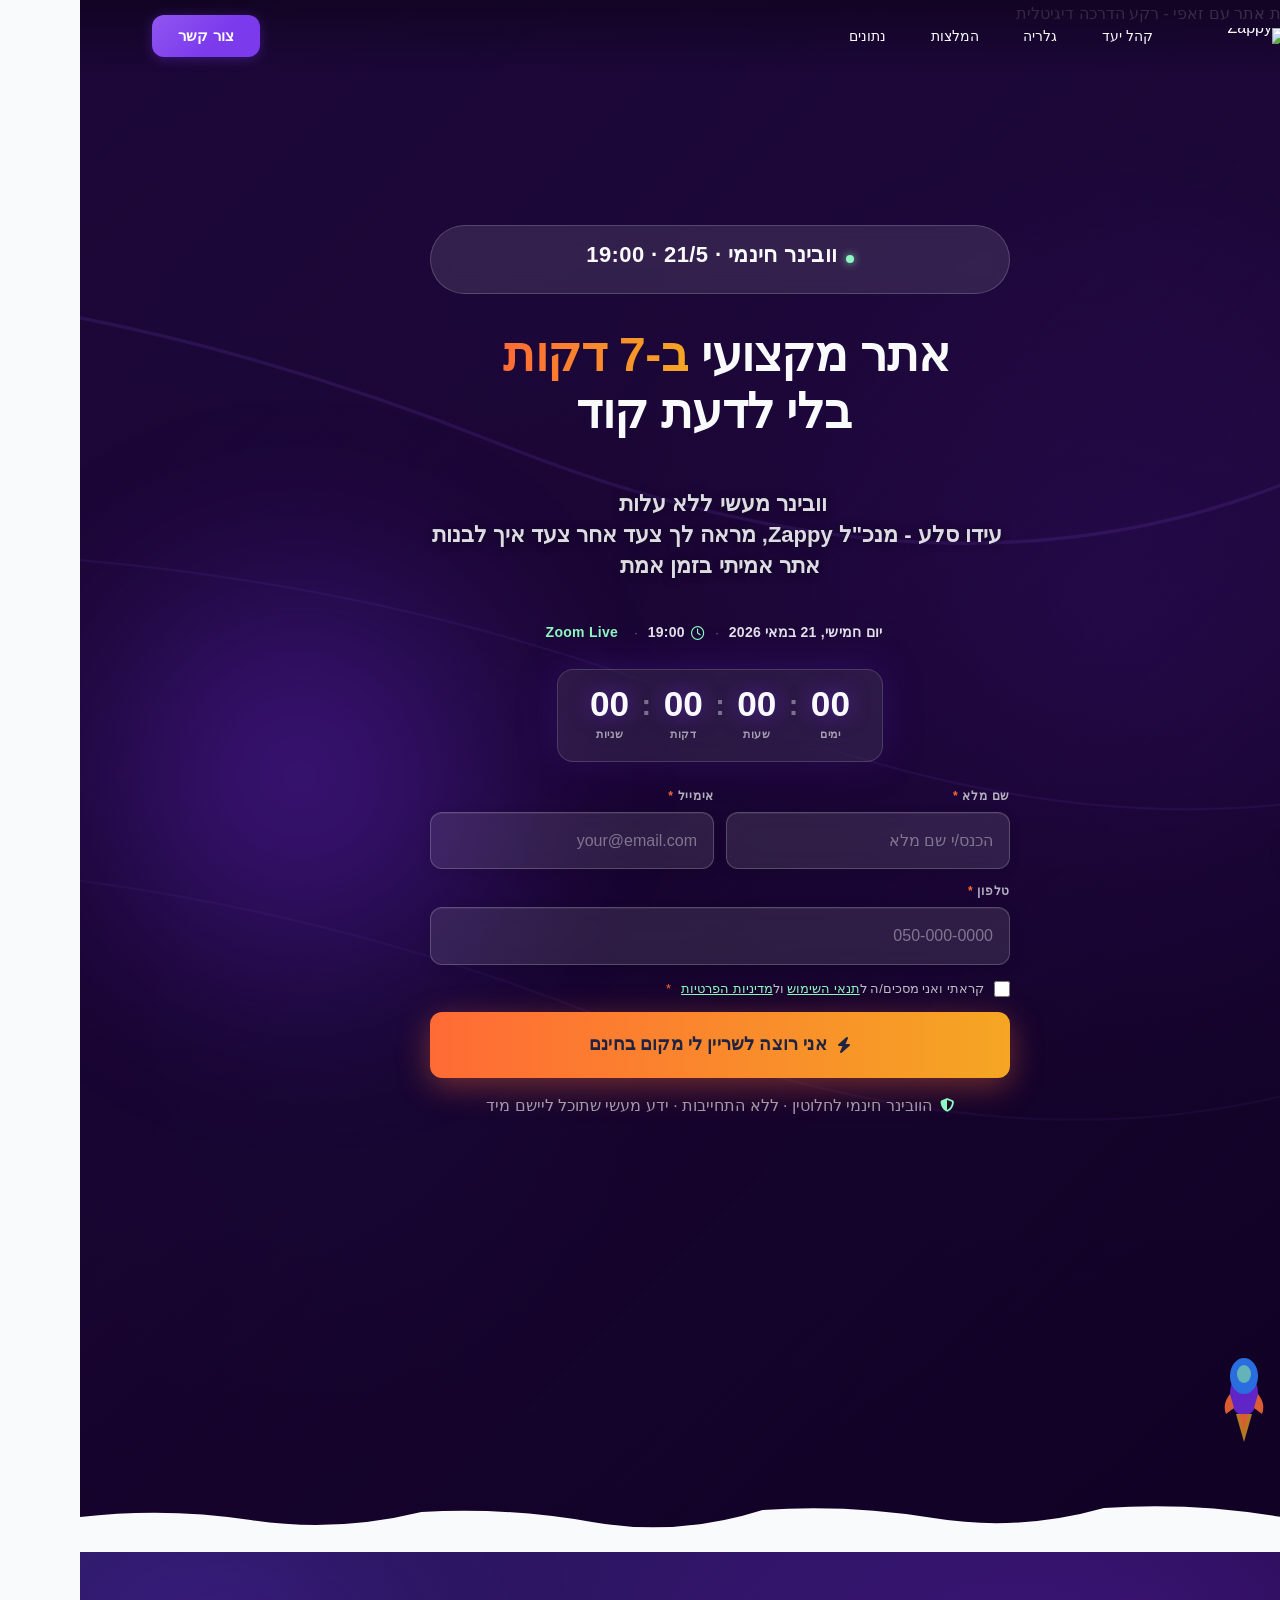
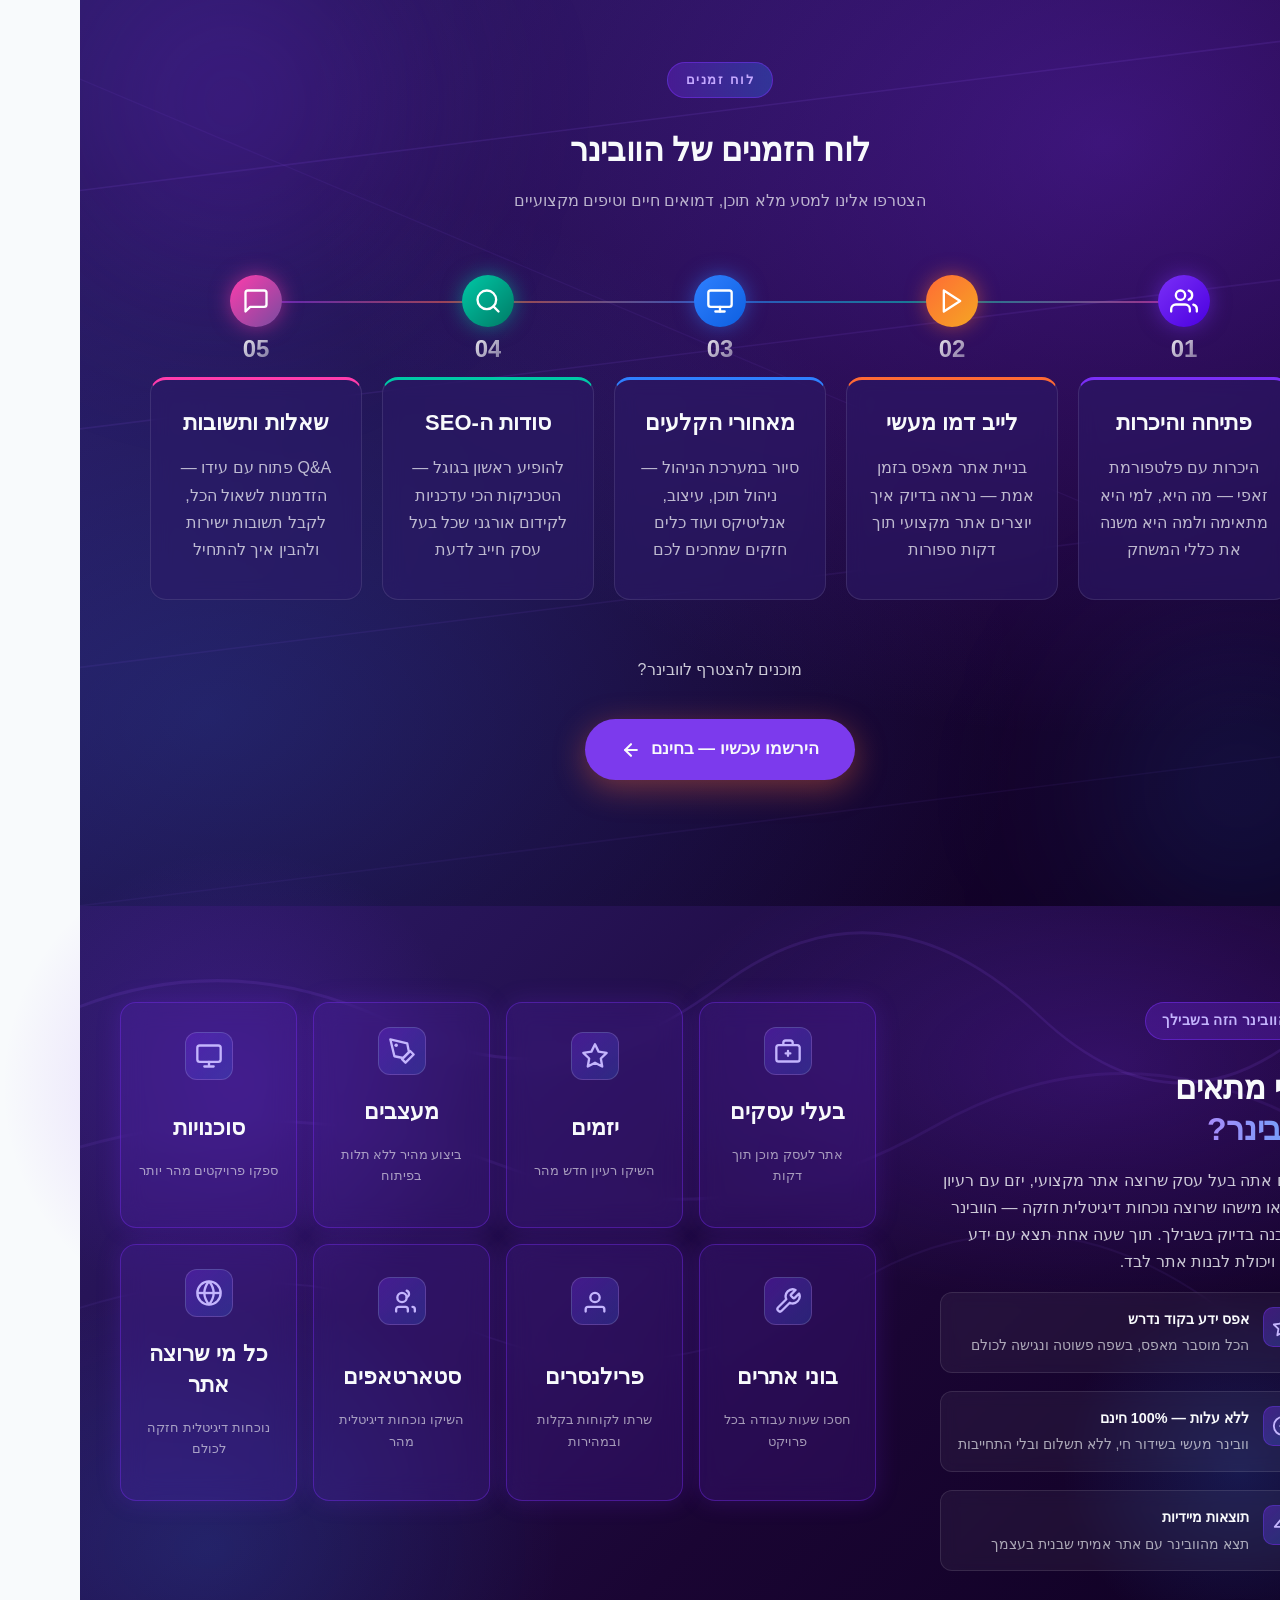
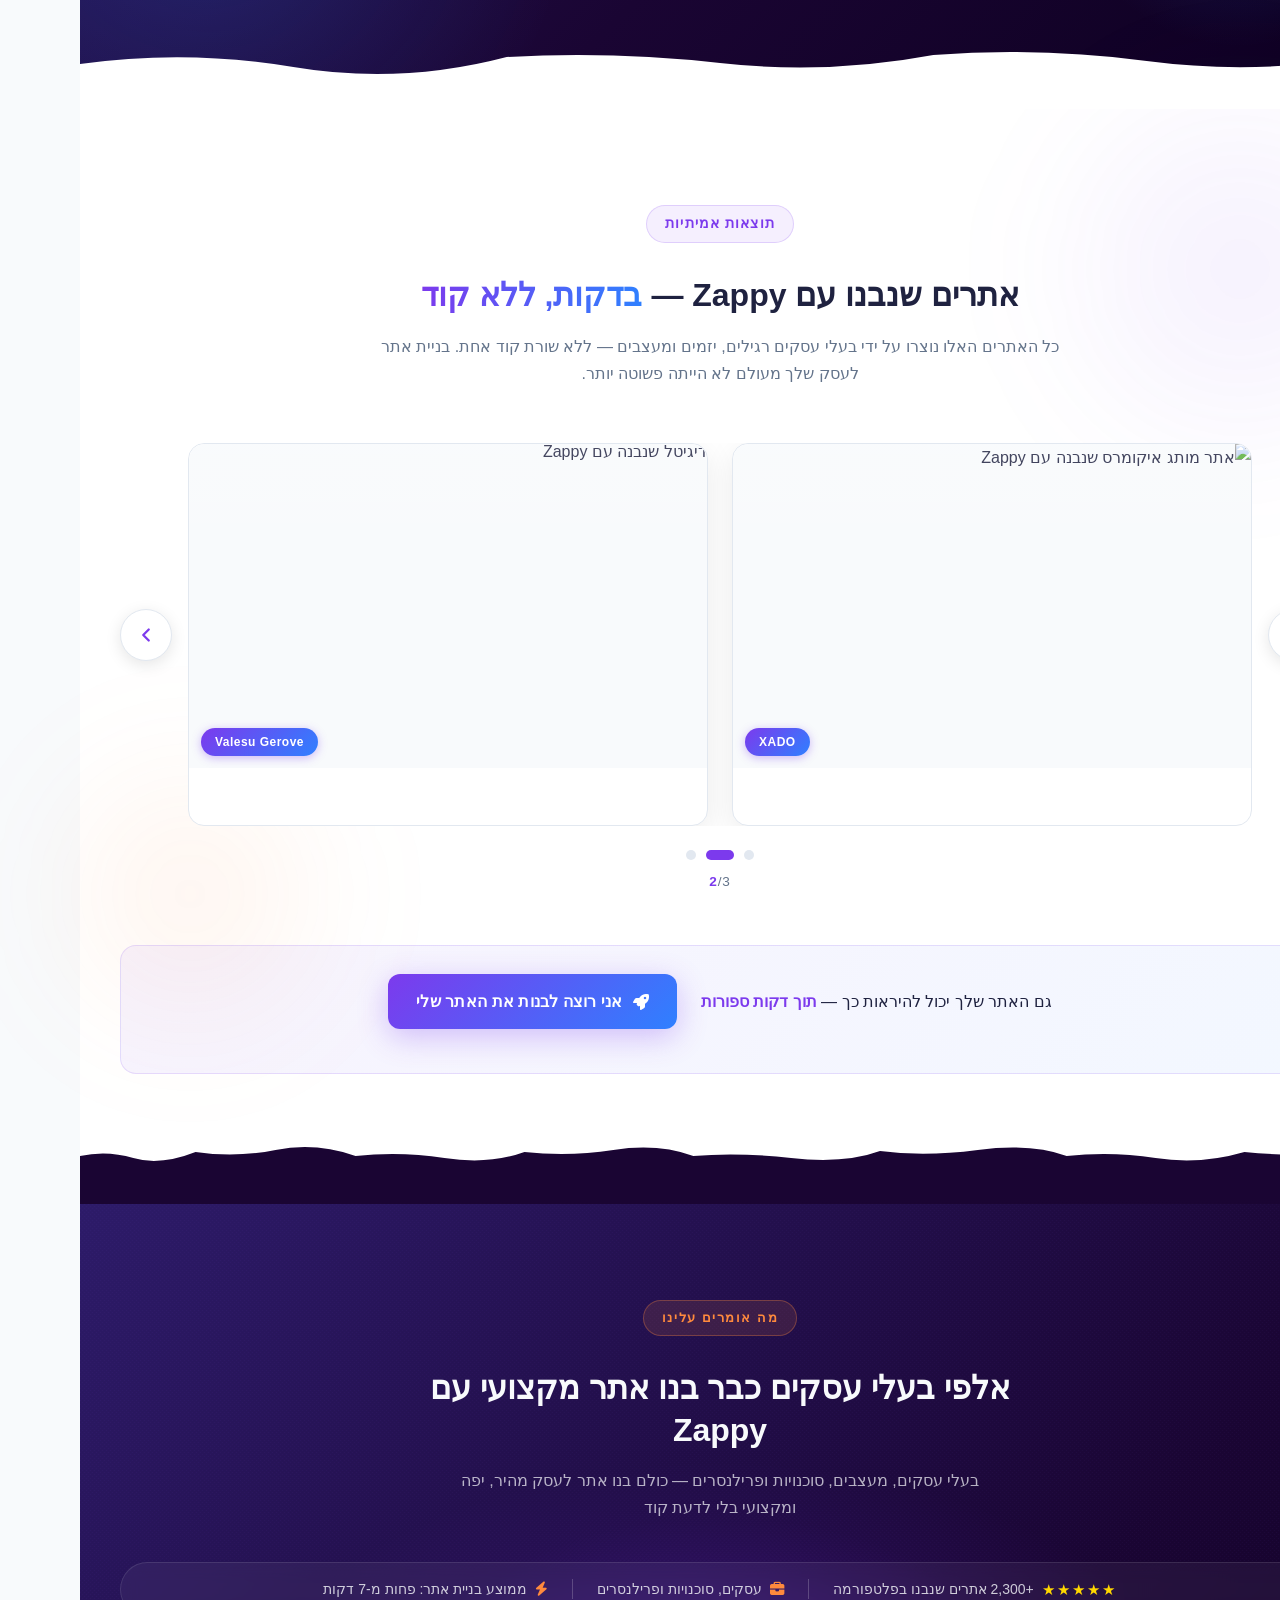
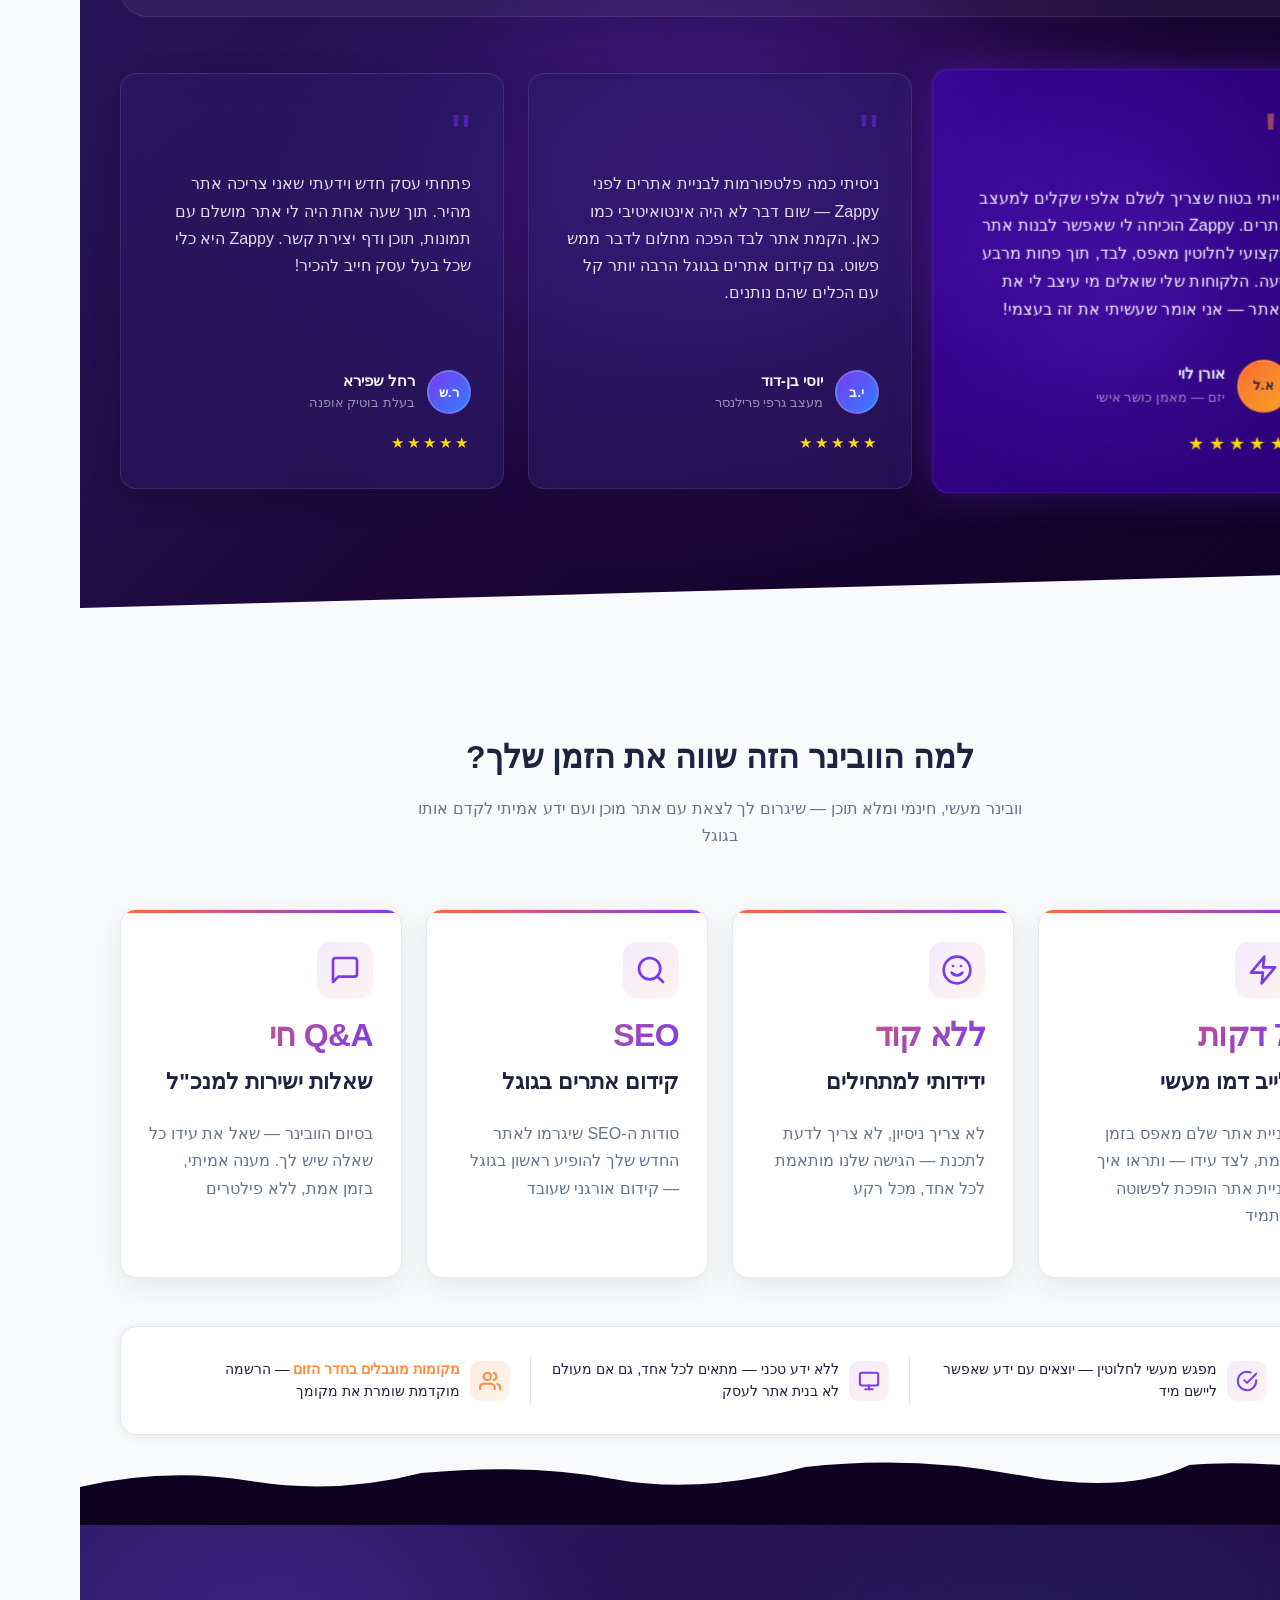
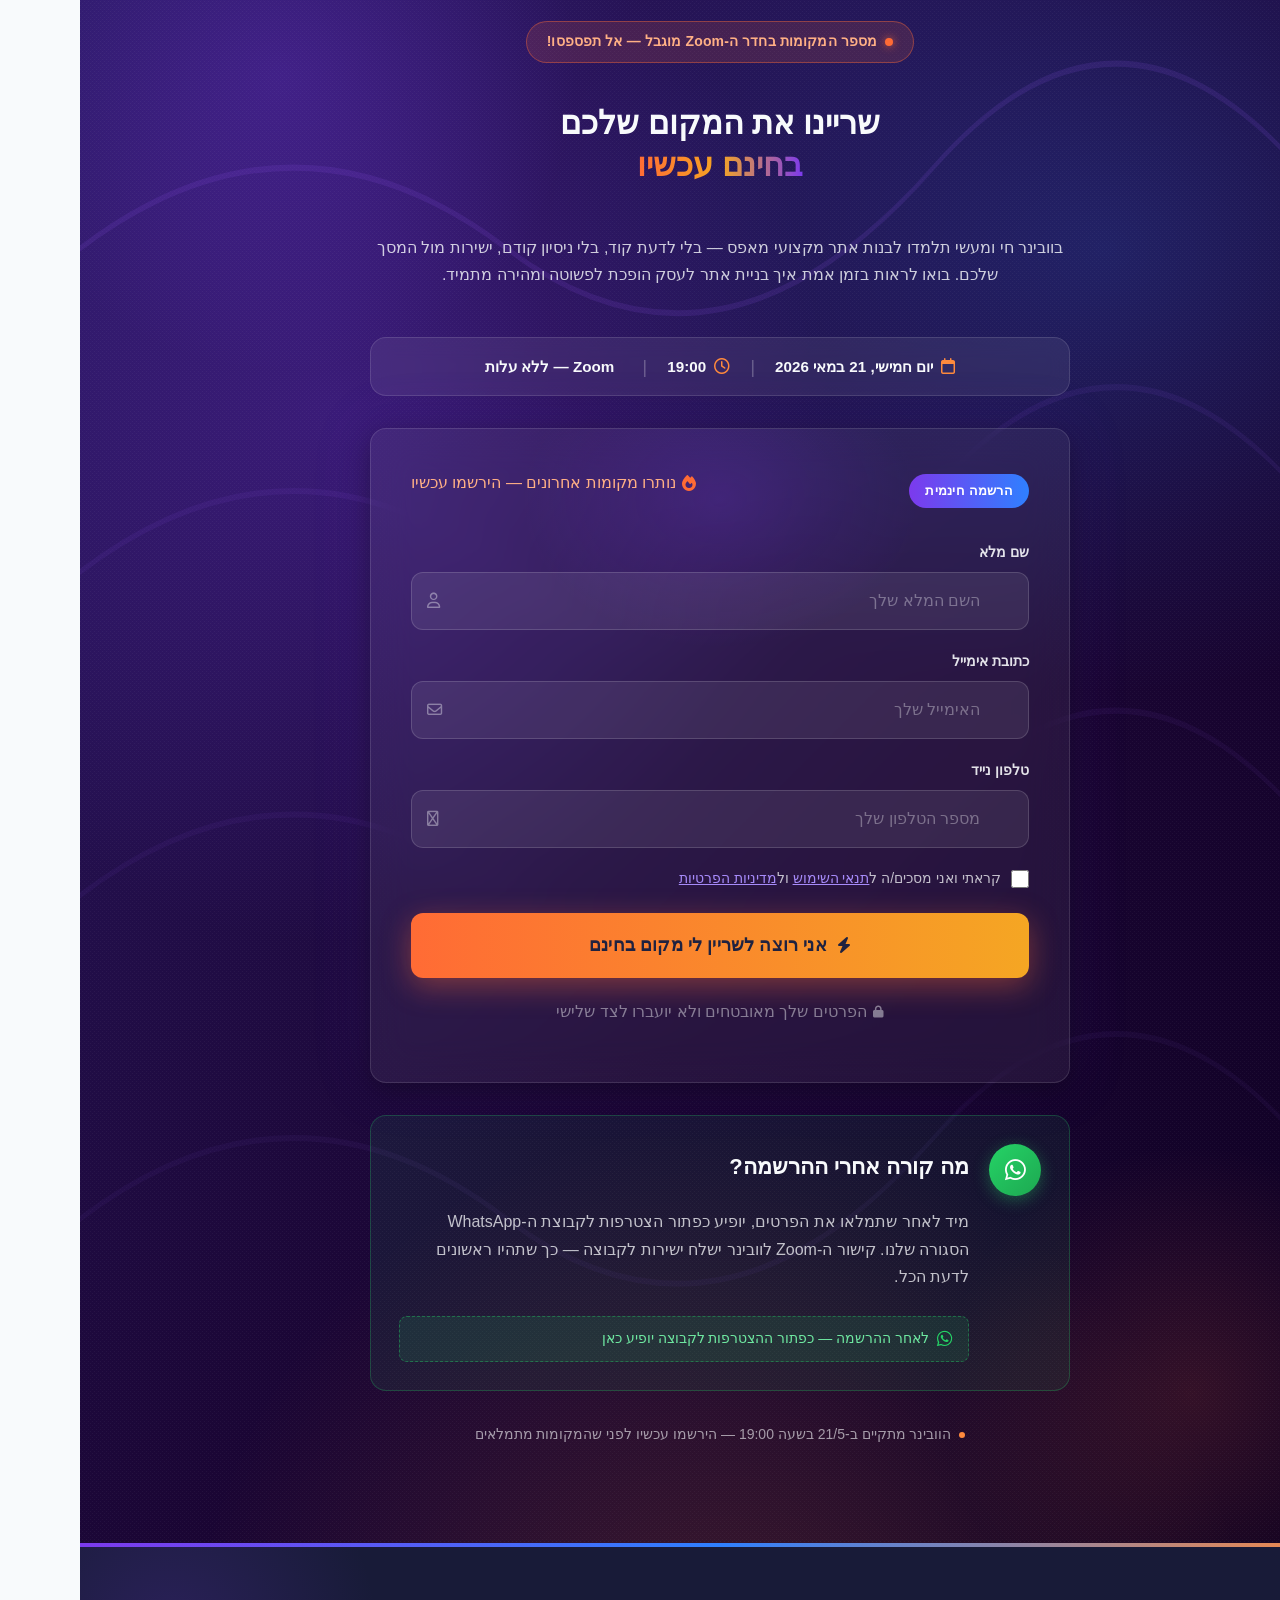
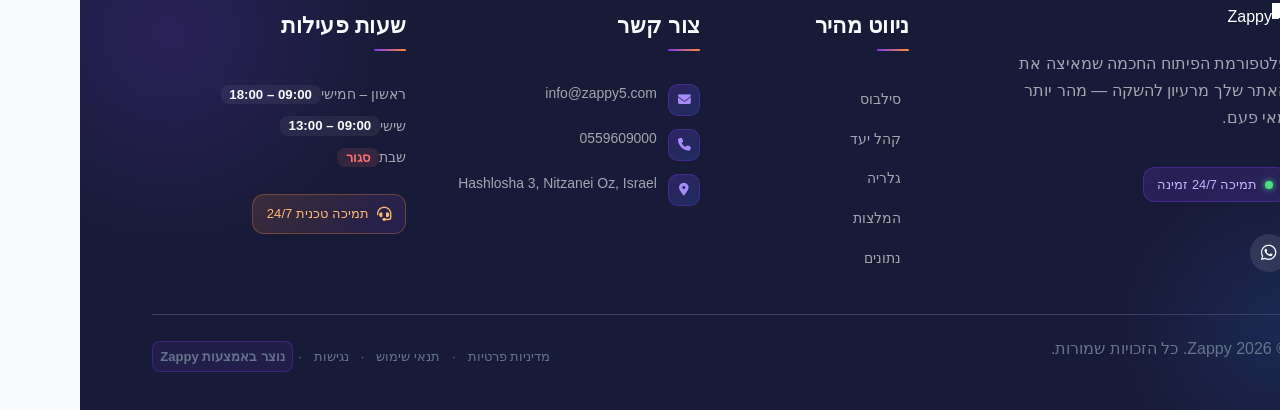
==== public/index.html @ 2000e66c "Background sync: Progressive GitHub Sync" ====
<!doctype html><html dir="rtl" lang="he"><head><meta charset="UTF-8"><meta content="width=device-width,initial-scale=1" name="viewport"><meta content="index, follow" name="robots"><title>בניית אתר — Zappy</title><meta content="Zappy (zappy5.com) is an innovative website-building platform led by CEO Ido, who will host a free live webinar on May 21st at 19:00. The brand is energetic, co" name="description"><meta content="בניית אתר, אתר לעסק, הקמת אתר לבד, קידום אתרים בגוגל, יצרת אתר" name="keywords"><link href="/assets/favicon.ico" rel="icon" type="image/x-icon"><link href="/assets/favicon-16x16.png" rel="icon" type="image/png" sizes="16x16"><link href="/assets/favicon-32x32.png" rel="icon" type="image/png" sizes="32x32"><link href="/assets/favicon-48x48.png" rel="icon" type="image/png" sizes="48x48"><link href="/assets/favicon-192x192.png" rel="icon" type="image/png" sizes="192x192"><link href="/assets/favicon-512x512.png" rel="icon" type="image/png" sizes="512x512"><link href="/assets/apple-touch-icon.png" rel="apple-touch-icon"><script>!function(){"use strict";var t="73a7eb59-eac3-43b3-b8a7-0695184a2c8d",e="https://api.zappy5.com/api/analytics/track",a=18e5,n=2592e6,o=!0,i=!0,r=!0;var s=function(){var e="zappy_visitor_"+t,a=null;try{if(a=localStorage.getItem(e)){var o=JSON.parse(a),i=Date.now();if(i-o.created<n)return o.lastSeen=i,localStorage.setItem(e,JSON.stringify(o)),o.id}}catch(t){console.warn("Zappy Analytics: LocalStorage not available")}var r="zv_"+Date.now()+"_"+Math.random().toString(36).substr(2,9);try{localStorage.setItem(e,JSON.stringify({id:r,created:Date.now(),lastSeen:Date.now()}))}catch(t){}return r}(),c=function(){var e="zappy_session_"+t,n=null;try{if(n=sessionStorage.getItem(e)){var o=JSON.parse(n),i=Date.now();if(i-o.timestamp<a)return o.timestamp=i,sessionStorage.setItem(e,JSON.stringify(o)),o.id}}catch(t){console.warn("Zappy Analytics: SessionStorage not available")}var r="zs_"+Date.now()+"_"+Math.random().toString(36).substr(2,9);try{sessionStorage.setItem(e,JSON.stringify({id:r,timestamp:Date.now()}))}catch(t){}return r}();function l(a,n){n=n||{};var o={website_id:t,event_type:a,page_path:window.location.pathname,referrer:document.referrer||"direct",visitor_id:s,session_id:c,metadata:n};if(navigator.sendBeacon){var i=new Blob([JSON.stringify(o)],{type:"application/json"});navigator.sendBeacon(e,i)}else fetch(e,{method:"POST",headers:{"Content-Type":"application/json"},body:JSON.stringify(o),keepalive:!0}).catch(function(t){console.warn("Zappy Analytics: Failed to track event",t)})}o&&l("pageview",{title:document.title,url:window.location.href}),i&&document.addEventListener("click",function(t){var e=t.target;if("BUTTON"===e.tagName||e.closest("button")){var a="BUTTON"===e.tagName?e:e.closest("button");l("click",{element:"button",text:a.textContent.trim().substring(0,100),id:a.id||null,class:a.className||null})}else if("A"===e.tagName||e.closest("a")){var n="A"===e.tagName?e:e.closest("a");l("navigation",{element:"link",text:n.textContent.trim().substring(0,100),href:n.href,external:n.hostname!==window.location.hostname})}},!0),r&&document.addEventListener("submit",function(t){var e=t.target;l("form_submit",{form_id:e.id||null,form_name:e.name||null,form_action:e.action||null,form_method:e.method||"GET"})},!0);var d=Date.now();window.addEventListener("beforeunload",function(){l("page_unload",{time_on_page:Math.floor((Date.now()-d)/1e3),page_path:window.location.pathname})}),window.zappyAnalytics={track:l,getVisitorId:function(){return s},getSessionId:function(){return c}}}()</script><meta content="בניית אתר — Zappy" property="og:title"><meta content="Zappy (zappy5.com) is an innovative website-building platform led by CEO Ido, who will host a free live webinar on May 21st at 19:00. The brand is energetic, co" property="og:description"><meta content="summary_large_image" name="twitter:card"><meta content="בניית אתר — Zappy" name="twitter:title"><meta content="Zappy (zappy5.com) is an innovative website-building platform led by CEO Ido, who will host a free live webinar on May 21st at 19:00. The brand is energetic, co" name="twitter:description"><script type="application/ld+json">{"@context":"https://schema.org","@graph":[{"@type":"LocalBusiness","@id":"https://zappy.zappy5.app#organization","name":"Zappy","url":"https://zappy.zappy5.app","description":"Zappy (zappy5.com) is an innovative website-building platform led by CEO Ido, who will host a free live webinar on May 21st at 19:00. The brand is energetic, colorful, and empowering — positioning itself as a game-changer that enables anyone to build a professional website from scratch in minutes without coding knowledge. The webinar landing page should feel exciting and urgent, with a countdown timer, limited Zoom spots scarcity element, a registration form, a syllabus section, example websites gallery, and a post-registration WhatsApp group CTA. The tone is friendly, inspiring, accessible, and action-driven.","address":{"@type":"PostalAddress","streetAddress":"Hashlosha 3, Nitzanei Oz, Israel"},"contactPoint":[{"@type":"ContactPoint","contactType":"customer service","email":"info@zappy5.com","telephone":"0559609000"}]},{"@type":"WebSite","@id":"https://zappy.zappy5.app#website","url":"https://zappy.zappy5.app","name":"Zappy","publisher":{"@id":"https://zappy.zappy5.app#organization"}},{"@type":"ContactPage","@id":"https://zappy.zappy5.app#contactpage","url":"https://zappy.zappy5.app","name":"בניית אתר — Zappy","mainEntity":{"@id":"https://zappy.zappy5.app#organization"},"potentialAction":{"@type":"CommunicateAction","target":{"@type":"EntryPoint","urlTemplate":"https://zappy.zappy5.app/api/email/contact-form","actionPlatform":["http/method=POST"],"contentType":"application/json"},"instrument":[{"@type":"PropertyValue","name":"name","propertyID":"text","valueRequired":true,"description":"הכנס/י שם מלא"},{"@type":"PropertyValue","name":"email","propertyID":"email","valueRequired":true,"description":"your@email.com"},{"@type":"PropertyValue","name":"phone","propertyID":"tel","valueRequired":true,"description":"050-000-0000"},{"@type":"PropertyValue","name":"privacy_consent","propertyID":"checkbox","valueRequired":true}]}}]}</script><meta content="website" property="og:type"><meta content="he_IL" property="og:locale"><link href="https://cdnjs.cloudflare.com/ajax/libs/font-awesome/6.4.0/css/all.min.css" rel="stylesheet"><style>.skip-link{position:absolute;top:0;left:0;transform:translateY(-200%);padding:12px 18px;background:var(--bg-dark,#1a1a1a);color:var(--text-light,#fff);font-weight:600;border-radius:0 0 8px 0;z-index:10000}.skip-link:focus{transform:none;outline:2px solid var(--ring,#fff);outline-offset:2px}:focus-visible{outline:2px solid var(--ring,currentColor);outline-offset:3px}</style><link href="/assets/favicon.ico" rel="icon" type="image/x-icon"><link href="/assets/favicon-16x16.png" rel="icon" type="image/png" sizes="16x16"><link href="/assets/favicon-32x32.png" rel="icon" type="image/png" sizes="32x32"><link href="/assets/favicon-48x48.png" rel="icon" type="image/png" sizes="48x48"><link href="/assets/favicon-192x192.png" rel="icon" type="image/png" sizes="192x192"><link href="/assets/favicon-512x512.png" rel="icon" type="image/png" sizes="512x512"><link href="/assets/apple-touch-icon.png" rel="apple-touch-icon"><link href="https://cdn.jsdelivr.net/npm/vanilla-cookieconsent@3/dist/cookieconsent.css" rel="stylesheet"><script src="https://cdn.jsdelivr.net/npm/vanilla-cookieconsent@3/dist/cookieconsent.umd.js"></script><script src="https://cdn.jsdelivr.net/gh/mickidum/acc_toolbar/acctoolbar/acctoolbar.min.js"></script><style data-zappy-section-v2-css="true">.home-timeline-section{position:relative;overflow:visible;background-color:#1a0533;background-image:radial-gradient(ellipse at 80% 20%,rgba(123,47,247,.35) 0,transparent 55%),radial-gradient(ellipse at 10% 80%,rgba(47,128,255,.2) 0,transparent 50%),linear-gradient(135deg,#2d1b69 0,#1a0533 60%,#0d0020 100%);color:var(--text-light);padding:80px 16px 80px;direction:rtl}.home-timeline-section__bg-decoration{position:absolute;inset:0;pointer-events:none;z-index:0;overflow:hidden}.home-timeline-section__wave-lines{position:absolute;inset:0;width:100%;height:100%}.home-timeline-section__glow-blob{position:absolute;border-radius:50%;filter:blur(80px);pointer-events:none}.home-timeline-section__glow-blob--right{width:500px;height:500px;background:radial-gradient(circle,rgba(123,47,247,.3) 0,transparent 70%);top:-100px;inset-inline-end:-100px}.home-timeline-section__glow-blob--left{width:400px;height:400px;background:radial-gradient(circle,rgba(47,128,255,.2) 0,transparent 70%);bottom:-80px;inset-inline-start:-80px}.home-timeline-section__container{position:relative;z-index:1;max-width:1200px;margin:0 auto}.home-timeline-section__header{text-align:center;margin-bottom:60px}.home-timeline-section__label{display:inline-block;background:linear-gradient(90deg,rgba(123,47,247,.3) 0,rgba(47,128,255,.3) 100%);border:1px solid rgba(123,47,247,.5);color:#c4a8ff;font-size:.8rem;font-weight:700;letter-spacing:.12em;text-transform:uppercase;padding:6px 18px;border-radius:100px;margin-bottom:16px}.home-timeline-section__title{font-family:Syne,Inter,sans-serif;font-size:2rem;font-weight:700;line-height:1.3;color:var(--text-light);margin:0 0 16px;letter-spacing:-.01em}.home-timeline-section__subtitle{font-size:1rem;line-height:1.7;color:rgba(248,250,252,.7);margin:0 auto;max-width:560px}.home-timeline-section__stepper{position:relative;display:grid;grid-template-columns:1fr;gap:24px;direction:rtl}.home-timeline-section__connector-line{display:none}.home-timeline-section__step{display:flex;flex-direction:row;align-items:flex-start;gap:20px}.home-timeline-section__step-top{display:flex;flex-direction:column;align-items:center;flex-shrink:0;gap:10px;min-width:80px}.home-timeline-section__icon-wrap{width:52px;height:52px;border-radius:50%;display:flex;align-items:center;justify-content:center;color:#fff;flex-shrink:0}.home-timeline-section__icon-wrap--1{background:linear-gradient(135deg,#7b2ff7 0,#4a00e0 100%);box-shadow:0 0 20px rgba(123,47,247,.5)}.home-timeline-section__icon-wrap--2{background:linear-gradient(135deg,#ff6b35 0,#f5a623 100%);box-shadow:0 0 20px rgba(255,107,53,.5)}.home-timeline-section__icon-wrap--3{background:linear-gradient(135deg,#2f80ff 0,#0d5fe0 100%);box-shadow:0 0 20px rgba(47,128,255,.5)}.home-timeline-section__icon-wrap--4{background:linear-gradient(135deg,#00c9a7 0,#007a65 100%);box-shadow:0 0 20px rgba(0,201,167,.5)}.home-timeline-section__icon-wrap--5{background:linear-gradient(135deg,#ff3cac 0,#784ba0 100%);box-shadow:0 0 20px rgba(255,60,172,.5)}.home-timeline-section__step-number{font-family:Syne,Inter,sans-serif;font-size:1.5rem;font-weight:800;line-height:1;background:linear-gradient(135deg,rgba(255,255,255,.9) 0,rgba(255,255,255,.4) 100%);-webkit-background-clip:text;-webkit-text-fill-color:transparent;background-clip:text}.home-timeline-section__time-badge{font-size:.7rem;font-weight:600;color:rgba(248,250,252,.55);letter-spacing:.04em;white-space:nowrap;text-align:center}.home-timeline-section__card{background:rgba(45,27,105,.55);border-radius:16px;border:1px solid rgba(255,255,255,.1);padding:20px 22px;color:var(--text-light);flex:1;backdrop-filter:blur(10px);transition:transform .25s ease,box-shadow .25s ease,border-color .25s ease}.home-timeline-section__card:hover{transform:translateY(-4px);box-shadow:0 12px 40px rgba(123,47,247,.3);border-color:rgba(123,47,247,.4)}.home-timeline-section__step--1 .home-timeline-section__card{border-top:3px solid #7b2ff7}.home-timeline-section__step--2 .home-timeline-section__card{border-top:3px solid #ff6b35}.home-timeline-section__step--3 .home-timeline-section__card{border-top:3px solid #2f80ff}.home-timeline-section__step--4 .home-timeline-section__card{border-top:3px solid #00c9a7}.home-timeline-section__step--5 .home-timeline-section__card{border-top:3px solid #ff3cac}.home-timeline-section__card-title{font-family:Syne,Inter,sans-serif;font-size:1.375rem;font-weight:700;line-height:1.4;color:var(--text-light);margin:0 0 10px;text-align:right}.home-timeline-section__card-desc{font-size:1rem;line-height:1.7;color:rgba(248,250,252,.72);margin:0;text-align:right}.home-timeline-section__cta-wrap{text-align:center;margin-top:56px;display:flex;flex-direction:column;align-items:center;gap:20px}.home-timeline-section__cta-label{font-size:1rem;line-height:1.7;color:rgba(248,250,252,.8);margin:0}.home-timeline-section__cta-btn{display:inline-flex;align-items:center;gap:10px;background:linear-gradient(90deg,#ff6b35 0,#f5a623 100%);color:#fff;font-size:1.05rem;font-weight:700;padding:16px 36px;border-radius:100px;border:none;text-decoration:none;cursor:pointer;box-shadow:0 8px 32px rgba(255,107,53,.4);transition:transform .2s ease,box-shadow .2s ease,filter .2s ease;direction:rtl}.home-timeline-section__cta-btn:hover{transform:translateY(-3px) scale(1.03);box-shadow:0 14px 44px rgba(255,107,53,.55);filter:brightness(1.05)}@media (min-width:768px){.home-timeline-section{padding:100px 40px 100px}.home-timeline-section__title{font-size:2.5rem}.home-timeline-section__stepper{grid-template-columns:repeat(5,1fr);gap:0;align-items:start}.home-timeline-section__connector-line{display:block;position:absolute;top:26px;inset-inline-start:calc(10%);inset-inline-end:calc(10%);height:2px;background:linear-gradient(to left,rgba(255,60,172,.6),rgba(0,201,167,.6),rgba(47,128,255,.6),rgba(255,107,53,.6),rgba(123,47,247,.6));z-index:0}.home-timeline-section__step{flex-direction:column;align-items:center;gap:16px;padding:0 10px;position:relative;z-index:1}.home-timeline-section__step-top{align-items:center;width:100%}.home-timeline-section__card{text-align:center;padding:20px 16px}.home-timeline-section__card-title{text-align:center;font-size:1.1rem}.home-timeline-section__card-desc{text-align:center;font-size:.9rem}.home-timeline-section__time-badge{font-size:.68rem}}@media (min-width:1024px){.home-timeline-section{padding:110px 60px 110px}.home-timeline-section__card-title{font-size:1.2rem}.home-timeline-section__card-desc{font-size:.95rem}}@media (max-width:767px){.home-timeline-section{padding:60px 16px 60px}.home-timeline-section__header{margin-bottom:40px}.home-timeline-section__stepper{grid-template-columns:1fr!important}.home-timeline-section__step{flex-direction:row;align-items:flex-start}.home-timeline-section__step-top{min-width:70px}.home-timeline-section__icon-wrap{width:44px;height:44px}.home-timeline-section__card{padding:16px}.home-timeline-section__card-title{font-size:1.1rem}.home-timeline-section__cta-btn{font-size:.95rem;padding:14px 28px}}</style><style data-zappy-section-v2-css="true">.home-zgal-section{position:relative;background-color:#1f2240;background-image:radial-gradient(ellipse 80% 60% at 50% 0,rgba(123,47,247,.18) 0,transparent 65%),radial-gradient(ellipse 50% 40% at 90% 80%,rgba(47,128,255,.12) 0,transparent 60%),linear-gradient(160deg,#2d1b69 0,#1f2240 50%,#0d0020 100%);color:var(--text-light);padding:100px 16px 80px;overflow:hidden;direction:rtl}.home-zgal-section .zgal-bg-waves{position:absolute;top:0;left:0;width:100%;height:100%;pointer-events:none;z-index:0;aria-hidden:true}.home-zgal-section .zgal-container{max-width:1200px;margin:0 auto;position:relative;z-index:1}.home-zgal-section .zgal-header{text-align:center;margin-bottom:48px}.home-zgal-section .zgal-eyebrow{display:inline-block;font-family:Heebo,sans-serif;font-size:.8rem;font-weight:700;letter-spacing:.12em;text-transform:uppercase;color:var(--accent);background:rgba(255,138,61,.12);border:1px solid rgba(255,138,61,.3);border-radius:100px;padding:6px 18px;margin-bottom:16px}.home-zgal-section .zgal-title{font-family:Syne,Heebo,sans-serif;font-size:2rem;font-weight:700;line-height:1.3;color:var(--text-light);margin:0 0 14px;letter-spacing:-.01em}.home-zgal-section .zgal-subtitle{font-family:Heebo,sans-serif;font-size:1rem;line-height:1.7;color:rgba(248,250,252,.7);margin:0;max-width:520px;margin-inline-start:auto;margin-inline-end:auto}.home-zgal-section .zgal-carousel-wrapper{position:relative;display:flex;align-items:center;gap:0}.home-zgal-section .zgal-track{flex:1;position:relative;min-height:520px;overflow:hidden}.home-zgal-section .zgal-slide{position:absolute;top:0;left:0;width:100%;opacity:0;pointer-events:none;transform:translateX(60px);transition:opacity .55s cubic-bezier(.4,0,.2,1),transform .55s cubic-bezier(.4,0,.2,1);will-change:opacity,transform}.home-zgal-section .zgal-slide.zgal-slide-active{opacity:1;pointer-events:auto;transform:translateX(0);position:relative}.home-zgal-section .zgal-slide.zgal-slide-prev{opacity:0;transform:translateX(60px)}.home-zgal-section .zgal-slide.zgal-slide-next{opacity:0;transform:translateX(-60px)}.home-zgal-section .zgal-slide-inner{display:flex;flex-direction:column;align-items:center;gap:0}.home-zgal-section .zgal-image-frame{position:relative;width:100%;max-width:860px;margin:0 auto;border-radius:20px;overflow:hidden;box-shadow:0 24px 80px rgba(0,0,0,.45),0 0 0 1px rgba(255,255,255,.08);background:rgba(45,27,105,.5)}.home-zgal-section .zgal-img{width:100%;height:420px;object-fit:cover;display:block;transition:transform .5s ease}.home-zgal-section .zgal-image-frame:hover .zgal-img{transform:scale(1.03)}.home-zgal-section .zgal-category-badge{position:absolute;top:18px;inset-inline-start:18px;z-index:3;font-family:Heebo,sans-serif;font-size:.78rem;font-weight:700;letter-spacing:.06em;color:#fff;background:linear-gradient(90deg,#7c3aed 0,#2f80ff 100%);border-radius:100px;padding:5px 14px;box-shadow:0 4px 16px rgba(124,58,237,.4)}.home-zgal-section .zgal-image-overlay{position:absolute;inset:0;background:linear-gradient(to top,rgba(15,0,40,.75) 0,transparent 55%);display:flex;align-items:flex-end;justify-content:center;padding-bottom:28px;opacity:0;transition:opacity .35s ease;z-index:2}.home-zgal-section .zgal-image-frame:hover .zgal-image-overlay{opacity:1}.home-zgal-section .zgal-view-btn{display:inline-block;font-family:Heebo,sans-serif;font-size:.9rem;font-weight:700;color:#fff;text-decoration:none;background:linear-gradient(90deg,#ff6b35 0,#f5a623 100%);border-radius:100px;padding:11px 28px;box-shadow:0 8px 28px rgba(255,107,53,.45);transition:transform .2s ease,box-shadow .2s ease}.home-zgal-section .zgal-view-btn:hover{transform:translateY(-2px);box-shadow:0 12px 36px rgba(255,107,53,.55)}.home-zgal-section .zgal-slide-info{text-align:center;padding:28px 24px 12px;max-width:600px;margin:0 auto}.home-zgal-section .zgal-slide-title{font-family:Syne,Heebo,sans-serif;font-size:1.375rem;font-weight:700;line-height:1.4;color:var(--text-light);margin:0 0 10px}.home-zgal-section .zgal-slide-desc{font-family:Heebo,sans-serif;font-size:1rem;line-height:1.7;color:rgba(248,250,252,.72);margin:0 0 18px}.home-zgal-section .zgal-cta-link{display:inline-block;font-family:Heebo,sans-serif;font-size:.9rem;font-weight:600;color:var(--accent);text-decoration:none;border-bottom:1.5px solid rgba(255,138,61,.4);padding-bottom:2px;transition:color .2s,border-color .2s}.home-zgal-section .zgal-cta-link:hover{color:#f5a623;border-color:#f5a623}.home-zgal-section .zgal-nav{flex-shrink:0;width:52px;height:52px;border-radius:50%;border:1.5px solid rgba(255,255,255,.18);background:rgba(45,27,105,.55);backdrop-filter:blur(10px);color:var(--text-light);display:flex;align-items:center;justify-content:center;cursor:pointer;transition:background .25s,border-color .25s,transform .2s;z-index:5;position:relative}.home-zgal-section .zgal-nav:hover{background:rgba(124,58,237,.5);border-color:rgba(124,58,237,.6);transform:scale(1.08)}.home-zgal-section .zgal-nav svg{width:20px;height:20px}.home-zgal-section .zgal-nav-prev{margin-inline-start:0;margin-inline-end:16px}.home-zgal-section .zgal-nav-next{margin-inline-start:16px;margin-inline-end:0}.home-zgal-section .zgal-dots{display:flex;justify-content:center;gap:10px;margin-top:28px}.home-zgal-section .zgal-dot{width:10px;height:10px;border-radius:50%;border:none;background:rgba(255,255,255,.2);cursor:pointer;transition:background .3s,transform .3s,width .3s;padding:0}.home-zgal-section .zgal-dot.zgal-dot-active{background:linear-gradient(90deg,#ff6b35,#f5a623);width:28px;border-radius:100px;transform:none}.home-zgal-section .zgal-dot:hover:not(.zgal-dot-active){background:rgba(255,255,255,.45)}.home-zgal-section .zgal-counter{text-align:center;font-family:Heebo,sans-serif;font-size:.85rem;color:rgba(248,250,252,.45);margin-top:12px;letter-spacing:.06em}.home-zgal-section .zgal-counter #zgalCurrent{color:var(--text-light);font-weight:700}.home-zgal-section .zgal-counter-sep{margin:0 4px}.home-zgal-section .zgal-bottom-cta{text-align:center;margin-top:52px}.home-zgal-section .zgal-main-cta{display:inline-flex;align-items:center;gap:8px;font-family:Heebo,sans-serif;font-size:1rem;font-weight:700;color:#fff;text-decoration:none;background:linear-gradient(90deg,#ff6b35 0,#f5a623 100%);border-radius:10px;padding:16px 36px;border:none;box-shadow:0 8px 32px rgba(255,107,53,.4);transition:transform .25s ease,box-shadow .25s ease;cursor:pointer}.home-zgal-section .zgal-main-cta:hover{transform:translateY(-3px);box-shadow:0 14px 44px rgba(255,107,53,.55)}@media (max-width:768px){.home-zgal-section{padding:100px 12px 60px}.home-zgal-section .zgal-title{font-size:1.6rem}.home-zgal-section .zgal-carousel-wrapper{gap:0}.home-zgal-section .zgal-nav{width:40px;height:40px}.home-zgal-section .zgal-nav svg{width:16px;height:16px}.home-zgal-section .zgal-nav-prev{margin-inline-end:8px}.home-zgal-section .zgal-nav-next{margin-inline-start:8px}.home-zgal-section .zgal-img{height:240px}.home-zgal-section .zgal-track{min-height:380px}.home-zgal-section .zgal-slide-info{padding:20px 8px 8px}.home-zgal-section .zgal-slide-title{font-size:1.1rem}.home-zgal-section .zgal-bottom-cta{margin-top:36px}.home-zgal-section .zgal-main-cta{padding:14px 24px;font-size:.95rem}}@media (min-width:769px){.home-zgal-section{padding:120px 40px 100px}.home-zgal-section .zgal-title{font-size:2.4rem}.home-zgal-section .zgal-img{height:460px}.home-zgal-section .zgal-track{min-height:580px}}</style><link href="/styles.css" rel="stylesheet"><style id="zappy-dropdown-submenu-styles">#navMenu li:has(.sub-menu),.nav-menu li:has(.sub-menu),.navbar li:has(.sub-menu),nav li:has(.sub-menu){position:relative}#navMenu .sub-menu,.nav-menu .sub-menu,.navbar .sub-menu,nav .sub-menu{display:block!important;position:absolute!important;top:100%;left:0;min-width:220px;background:#fff;border-radius:8px;box-shadow:0 8px 25px rgba(0,0,0,.15);padding:8px 0;opacity:0;visibility:hidden;transform:translateY(10px);transition:all .3s ease;z-index:1000;list-style:none;pointer-events:none}#navMenu li:hover>.sub-menu,.nav-menu li:hover>.sub-menu,.navbar li:hover>.sub-menu,nav li:hover>.sub-menu{opacity:1!important;visibility:visible!important;transform:translateY(0)!important;pointer-events:auto!important}.sub-menu li{list-style:none;margin:0;padding:0}.sub-menu a{display:block!important;padding:10px 16px!important;color:var(--text-dark,#333)!important;font-weight:500;text-decoration:none;white-space:nowrap;transition:background-color .2s}.sub-menu .zappy-nav-child>a{padding-left:28px!important;font-size:.9em!important;opacity:.85!important}[dir=rtl] .sub-menu .zappy-nav-child>a,html[lang=ar] .sub-menu .zappy-nav-child>a,html[lang=he] .sub-menu .zappy-nav-child>a{padding-left:10px!important;padding-right:28px!important}.sub-menu .zappy-nav-parent>a{font-weight:600!important}.sub-menu a:hover{background-color:#f5f5f5}[dir=rtl] .nav-menu .sub-menu,[dir=rtl] .navbar .sub-menu,[dir=rtl] nav .sub-menu,html[lang=ar] .nav-menu .sub-menu,html[lang=ar] .navbar .sub-menu,html[lang=ar] nav .sub-menu,html[lang=he] .nav-menu .sub-menu,html[lang=he] .navbar .sub-menu,html[lang=he] nav .sub-menu{left:auto!important;right:0!important}.sub-menu:empty,.sub-menu:not(:has(li)):not(:has(> a)),.sub-menu:not(:has(li:not(.zappy-hidden-menu-item))):not(:has(> a)){display:none!important;opacity:0!important;visibility:hidden!important;pointer-events:none!important}li:has(.menu-group-title):hover>.sub-menu{opacity:1!important;visibility:visible!important;transform:translateY(0)!important;pointer-events:auto!important}#navMenu>li>.menu-group-title,.nav-menu>li>.menu-group-title{display:inline-block;padding:.5rem 1rem;cursor:default;user-select:none}@media (max-width:768px){#navMenu .sub-menu,.nav-menu .sub-menu,.navbar .sub-menu,nav .sub-menu{position:static!important;transform:none!important;box-shadow:none!important;background:0 0!important;max-height:0;overflow:hidden;opacity:0;visibility:hidden;transition:max-height .3s ease,opacity .3s ease;padding:0!important;border-radius:0!important}#navMenu .sub-menu.mobile-expanded,.nav-menu .sub-menu.mobile-expanded,.navbar .sub-menu.mobile-expanded{max-height:none!important;overflow-y:visible!important;opacity:1!important;visibility:visible!important;padding:8px 0 8px 16px!important}[dir=rtl] .sub-menu.mobile-expanded,html[lang=he] .sub-menu.mobile-expanded{padding:8px 16px 8px 0!important}#navMenu li:hover>.sub-menu,.nav-menu li:hover>.sub-menu,.navbar li:hover>.sub-menu,nav li:hover>.sub-menu{opacity:0;visibility:hidden;pointer-events:none}#navMenu li>.sub-menu.mobile-expanded,.nav-menu li>.sub-menu.mobile-expanded,.navbar li>.sub-menu.mobile-expanded,nav li>.sub-menu.mobile-expanded{opacity:1!important;visibility:visible!important;pointer-events:auto!important}#navMenu li:has(.sub-menu),.nav-menu li:has(.sub-menu),.navbar li:has(.sub-menu),nav li:has(.sub-menu){display:flex!important;flex-wrap:wrap!important;align-items:center!important;position:relative!important;min-height:44px!important}#navMenu li:has(.sub-menu)>a,.nav-menu li:has(.sub-menu)>a,.navbar li:has(.sub-menu)>a,nav li:has(.sub-menu)>a{flex:1!important;min-width:0!important}#navMenu li:has(.sub-menu)>.menu-group-title,.nav-menu li:has(.sub-menu)>.menu-group-title,.navbar li:has(.sub-menu)>.menu-group-title,nav li:has(.sub-menu)>.menu-group-title{flex:1!important;min-width:0!important;padding:0!important;line-height:inherit!important}#navMenu li:has(.sub-menu)>.sub-menu,.nav-menu li:has(.sub-menu)>.sub-menu,.navbar li:has(.sub-menu)>.sub-menu,nav li:has(.sub-menu)>.sub-menu{flex-basis:100%!important;width:100%!important}#navMenu li:has(.sub-menu)>a [class*=arrow],#navMenu li:has(.sub-menu)>a [class*=chevron],.nav-menu li:has(.sub-menu)>a .fa-angle-down,.nav-menu li:has(.sub-menu)>a .fa-chevron-down,.nav-menu li:has(.sub-menu)>a [class*=arrow],.nav-menu li:has(.sub-menu)>a [class*=chevron],nav li:has(.sub-menu)>a [class*=arrow],nav li:has(.sub-menu)>a [class*=chevron]{display:none!important;visibility:hidden!important}.mobile-submenu-toggle{display:flex!important;align-items:center!important;justify-content:center!important;width:44px!important;height:auto!important;background:0 0!important;border:none!important;cursor:pointer!important;color:var(--text-light)!important;position:static!important;flex-shrink:0!important;align-self:stretch!important;z-index:2!important;padding:0!important;margin:0!important}.mobile-submenu-toggle::after{content:''!important;width:0!important;height:0!important;border-left:6px solid transparent!important;border-right:6px solid transparent!important;border-top:7px solid currentColor!important;transition:transform .3s ease!important}.mobile-submenu-toggle.expanded::after{transform:rotate(180deg)!important}.sub-menu a{padding:10px 0!important;display:block!important;color:var(--text-light)!important;white-space:normal!important}.sub-menu .zappy-nav-child>a{padding-left:28px!important;font-size:.9em!important;opacity:.85!important}[dir=rtl] .sub-menu .zappy-nav-child>a,html[lang=ar] .sub-menu .zappy-nav-child>a,html[lang=he] .sub-menu .zappy-nav-child>a{padding-left:0!important;padding-right:28px!important}.sub-menu .zappy-nav-parent>a{font-weight:600!important}#navMenu.active,.nav-menu.active{max-width:100vw!important;overflow-x:hidden!important;box-sizing:border-box!important}.navbar .sub-menu li a,.zappy-products-dropdown .sub-menu a,nav.navbar .sub-menu li a{color:var(--text-light)!important}}@media (min-width:769px){.mobile-submenu-toggle{display:none!important}}</style><style id="zappy-widget-visibility">html[dir=rtl] .whatsapp-float{right:20px!important;left:auto!important}html:not([dir]) .whatsapp-float,html[dir=ltr] .whatsapp-float{left:20px!important;right:auto!important}html[dir=rtl] #mic-access-tool-general-button,html[dir=rtl] #mic-init-access-tool #mic-access-tool-general-button,html[dir=rtl] #mic-init-access-tool .mic-access-tool-general-button,html[dir=rtl] ._access-icon,html[dir=rtl] .mic-access-tool-general-button{left:20px!important;right:auto!important}html:not([dir]) #mic-access-tool-general-button,html:not([dir]) #mic-init-access-tool #mic-access-tool-general-button,html:not([dir]) #mic-init-access-tool .mic-access-tool-general-button,html:not([dir]) ._access-icon,html:not([dir]) .mic-access-tool-general-button,html[dir=ltr] #mic-access-tool-general-button,html[dir=ltr] #mic-init-access-tool #mic-access-tool-general-button,html[dir=ltr] #mic-init-access-tool .mic-access-tool-general-button,html[dir=ltr] ._access-icon,html[dir=ltr] .mic-access-tool-general-button{right:20px!important;left:auto!important}@media (max-width:768px){.whatsapp-float{display:flex!important}}@media (min-width:769px){.whatsapp-float{display:flex!important}}@media (max-width:768px){#mic-access-tool-general-button,#mic-init-access-tool #mic-access-tool-general-button,#mic-init-access-tool .mic-access-tool-general-button,._access-icon,.mic-access-tool-general-button{display:flex!important;visibility:visible!important;opacity:1!important;pointer-events:auto!important}#mic-access-tool-box.opened-mic-access-tool,#mic-init-access-tool #mic-access-tool-box.opened-mic-access-tool,.mic-access-tool-box.opened-mic-access-tool{visibility:visible!important;opacity:1!important;pointer-events:auto!important}}@media (min-width:769px){#mic-access-tool-general-button,#mic-init-access-tool #mic-access-tool-general-button,#mic-init-access-tool .mic-access-tool-general-button,._access-icon,.mic-access-tool-general-button{display:flex!important;visibility:visible!important;opacity:1!important;pointer-events:auto!important}#mic-access-tool-box.opened-mic-access-tool,#mic-init-access-tool #mic-access-tool-box.opened-mic-access-tool,.mic-access-tool-box.opened-mic-access-tool{visibility:visible!important;opacity:1!important;pointer-events:auto!important}}</style></head><body><a href="#main" class="skip-link">דלג לתוכן הראשי</a><nav class="navbar" dir="rtl"><button class="mobile-toggle" aria-label="Menu" id="mobileToggle"><svg viewBox="0 0 24 24" fill="none" height="24" width="24" class="hamburger-icon"><path d="M3 12h18M3 6h18M3 18h18" stroke="currentColor" stroke-width="2" stroke-linecap="round"></path></svg> <svg viewBox="0 0 24 24" fill="none" height="24" width="24" class="close-icon" style="display:none"><path d="M18 6L6 18M6 6l12 12" stroke="currentColor" stroke-width="2" stroke-linecap="round"></path></svg></button> <button class="phone-header-btn" aria-label="Call" data-phone="0559609000"><svg viewBox="0 0 24 24" fill="currentColor" height="20" width="20"><path d="M22 16.92v3a2 2 0 0 1-2.18 2 19.79 19.79 0 0 1-8.63-3.07 19.5 19.5 0 0 1-6-6 19.79 19.79 0 0 1-3.07-8.67A2 2 0 0 1 4.11 2h3a2 2 0 0 1 2 1.72 12.84 12.84 0 0 0 .7 2.81 2 2 0 0 1-.45 2.11L8.09 9.91a16 16 0 0 0 6 6l1.27-1.27a2 2 0 0 1 2.11-.45 12.84 12.84 0 0 0 2.81.7A2 2 0 0 1 22 16.92z"></path></svg></button><div class="nav-container"><div class="nav-right-group"><div class="nav-brand"><a href="/" class="logo-link"><img alt="Zappy" class="logo" src="/assets/zappy-webinar-web-development-platform-saas-logo-1779097196991-94u380.webp?v=1779097197235-5ypl6f"></a></div><ul class="nav-menu" id="navMenu"><li><a href="#audience">קהל יעד</a></li><li><a href="#gallery">גלריה</a></li><li><a href="#testimonials">המלצות</a></li><li><a href="#stats">נתונים</a></li></ul></div><div class="nav-cta-container"><a href="#cta" class="nav-cta-btn">צור קשר</a></div></div></nav><script></script><main id="main"><section class="index-hero-section" data-layout-spec="בית-hero" dir="rtl" data-band-index="0" id="index-hero-section" data-hero-type="fullscreen-scrim" data-zappy-content-align="upper-center" style="min-height:1552.04px !important"><div class="hero-bg-wrapper"><img alt="וובינר בניית אתר עם זאפי - רקע הדרכה דיגיטלית" class="hero-bg-img" src="/assets/site-index-hero-image-1.webp" data-element-id="img-1778748199516-mvdpzzd1n" data-element-type="image" height="700" width="1200" data-context="Immersive mesh-gradient tech webinar atmosphere: a dynamic modern workspace with glowing screens showing colorful website builder interfaces, violet and electric blue light bloom, subtle pixel-dot texture, orange accent highlights, cinematic depth of field, professional Israeli tech startup vibe, ultra-wide 16:9 format for full-bleed hero background" data-hero-background="true" data-hero-bg="true" data-placeholder="index-hero-image-1" fetchpriority="high" loading="eager"></div><div class="hero-scrim" aria-hidden="true"></div><svg viewBox="0 0 1200 700" xmlns="http://www.w3.org/2000/svg" aria-hidden="true" data-no-icon-edit="true" preserveAspectRatio="xMidYMid slice" class="hero-deco-waves"><path d="M-100,150 Q200,80 500,200 T1000,120 T1400,180" stroke="#9B5FFF" stroke-width="1.5" fill="none" opacity="0.12"></path><path d="M-100,280 Q300,200 600,320 T1100,240 T1400,300" stroke="#9B5FFF" stroke-width="1" fill="none" opacity="0.08"></path><path d="M-100,420 Q250,340 550,460 T1050,380 T1400,440" stroke="#9B5FFF" stroke-width="1" fill="none" opacity="0.06"></path></svg><div class="hero-deco-blob" aria-hidden="true"></div><div class="hero-container" data-zappy-align-target="true"><div class="hero-content-group"><div class="hero-badge" style="justify-content:center;width:100%;text-align:center"><span class="hero-badge-dot"></span> <span><h3>וובינר חינמי · 21/5 · 19:00</h3></span></div><h1 class="hero-headline" data-zappy-text-width="custom" style="max-width:1400px;text-align:center;width:100%;font-size:3.5rem;outline:none;margin-left:auto;margin-right:auto">אתר מקצועי&nbsp;<span class="hero-headline-accent" style="color:rgb(31, 34, 64) !important">ב-7 דקות</span>&nbsp;<br>&nbsp;בלי לדעת קוד</h1><h3 class="hero-subtitle" style="text-align:center">וובינר מעשי ללא עלות&nbsp;<br>&nbsp;עידו סלע - מנכ"ל Zappy, מראה לך צעד אחר צעד איך לבנות אתר אמיתי בזמן אמת</h3><div class="hero-meta-line" style="justify-content:center;width:100%;text-align:center"><span class="hero-meta-item"><br><i class="fa-regular" aria-hidden="true" data-element-id="icon-1778748199514-drav4l0hq" data-element-type="icon" data-icon-type="fontawesome" style="cursor:pointer;font-size:12px !important;color:rgb(143, 247, 193)"></i> יום חמישי, 21 במאי 2026 </span><span class="hero-meta-sep" aria-hidden="true">·</span> <span class="hero-meta-item"><i class="fa-regular fa-clock" aria-hidden="true" data-element-id="icon-1778748199514-v6ygkuccm" data-element-type="icon" data-icon-type="fontawesome" style="cursor:pointer"></i> 19:00 </span><span class="hero-meta-sep" aria-hidden="true">·</span><span class="hero-meta-item hero-meta-zoom"><i class="fa-solid" aria-hidden="true" data-element-id="icon-1778748199515-jm0et57gq" data-element-type="icon" data-icon-type="fontawesome" style="font-size:15px !important;color:rgb(143, 247, 193);cursor:pointer"></i><span style="font-size:0.875rem;letter-spacing:0.02em">Zoom Live</span></span></div><div class="hero-countdown" aria-label="ספירה לאחור לוובינר"><div class="countdown-block"><span class="countdown-num" id="cd-days">03</span> <span class="countdown-label">ימים</span></div><p><span class="countdown-colon" aria-hidden="true">:</span></p><div class="countdown-block" style="justify-content:center;width:100%;text-align:center;margin-left:0px;margin-right:0px"><span class="countdown-num" style="outline:none" id="cd-hours">05</span> <span class="countdown-label">שעות</span></div><p><span class="countdown-colon" aria-hidden="true">:</span></p><div class="countdown-block"><span class="countdown-num" id="cd-minutes">34</span> <span class="countdown-label">דקות</span></div><p><span class="countdown-colon" aria-hidden="true">:</span></p><div class="countdown-block"><span class="countdown-num" id="cd-seconds">00</span> <span class="countdown-label">שניות</span></div></div><form class="contact-form hero-form" novalidate=""><div class="hero-form-fields"><div class="hero-form-field"><label class="hero-form-label" for="hero-name">שם מלא</label> <input class="hero-input" name="name" required="" type="text" autocomplete="name" id="hero-name" placeholder="הכנס/י שם מלא"></div><div class="hero-form-field"><label class="hero-form-label" for="hero-email">אימייל</label> <input class="hero-input" name="email" required="" type="email" autocomplete="email" id="hero-email" placeholder="your@email.com"></div><div class="hero-form-field"><label class="hero-form-label" for="hero-phone">טלפון</label> <input class="hero-input" name="phone" required="" type="tel" autocomplete="tel" id="hero-phone" placeholder="050-000-0000"></div></div><div class="privacy-consent"><label class="privacy-consent-label"><input class="privacy-consent-checkbox" name="privacy_consent" required="" type="checkbox"> <span>קראתי ואני מסכים/ה ל<a href="/terms" target="_blank">תנאי השימוש</a> ול<a href="/privacy" target="_blank">מדיניות הפרטיות</a></span></label></div><button class="hero-cta-btn" data-element-id="btn-1778748199512-cktbffnxo" data-element-type="button" data-native-element="true" style="color:rgb(31, 34, 64) !important" type="submit"><i class="fa-solid fa-bolt" aria-hidden="true"></i> אני רוצה לשריין לי מקום בחינם</button><p class="hero-form-reassurance"><i class="fa-solid fa-shield-halved" aria-hidden="true" data-element-id="icon-1778748199515-65i2wb8d5" data-element-type="icon" data-icon-type="fontawesome"></i> הוובינר חינמי לחלוטין · ללא התחייבות · ידע מעשי שתוכל ליישם מיד</p></form></div></div><div class="hero-deco-rocket" aria-hidden="true"><svg viewBox="0 0 72 90" xmlns="http://www.w3.org/2000/svg" fill="none" height="90" width="72" aria-hidden="true" data-no-icon-edit="true"><ellipse cx="36" cy="42" fill="#7B2FF7" rx="14" ry="22" opacity="0.9"></ellipse><ellipse cx="36" cy="24" fill="#2F80FF" rx="14" ry="18"></ellipse><path d="M22 42 Q14 52 18 62 L26 56 Z" fill="#FF6B35"></path><path d="M50 42 Q58 52 54 62 L46 56 Z" fill="#FF6B35"></path><ellipse cx="36" cy="22" fill="#8FF7C1" rx="7" ry="9" opacity="0.7"></ellipse><path d="M28 62 Q36 90 36 90 Q36 90 44 62 Z" fill="#F5A623" opacity="0.85"></path><path d="M32 62 Q36 80 36 80 Q36 80 40 62 Z" fill="#FF6B35"></path></svg></div><div class="hero-bottom-divider-wrapper"><svg viewBox="0 0 1200 80" xmlns="http://www.w3.org/2000/svg" aria-hidden="true" data-no-icon-edit="true" preserveAspectRatio="none"><path d="M0,80 L0,45 Q80,35 160,48 T320,40 Q400,35 480,50 T640,38 Q720,32 800,46 T960,36 Q1040,30 1120,44 T1200,38 L1200,80 Z" fill="var(--bg-light)"></path></svg></div></section><section class="home-timeline-section" data-layout-spec="Home-timeline" dir="rtl" id="zappy-section-1" data-zappy-section="true"><div class="home-timeline-section__bg-decoration" aria-hidden="true"><svg viewBox="0 0 1200 600" xmlns="http://www.w3.org/2000/svg" aria-hidden="true" data-no-icon-edit="true" preserveAspectRatio="none" class="home-timeline-section__wave-lines"><line x1="0" x2="1200" y1="150" y2="50" opacity="0.12" stroke="#9B5FFF" stroke-width="1"></line><line x1="0" x2="1200" y1="300" y2="200" opacity="0.10" stroke="#9B5FFF" stroke-width="1"></line><line x1="0" x2="1200" y1="450" y2="350" opacity="0.08" stroke="#9B5FFF" stroke-width="1"></line><line x1="0" x2="1200" y1="600" y2="500" opacity="0.06" stroke="#9B5FFF" stroke-width="1"></line><line x1="0" x2="1200" y1="80" y2="420" opacity="0.07" stroke="#9B5FFF" stroke-width="0.8"></line></svg><div class="home-timeline-section__glow-blob home-timeline-section__glow-blob--right" aria-hidden="true"></div><div class="home-timeline-section__glow-blob home-timeline-section__glow-blob--left" aria-hidden="true"></div></div><div class="home-timeline-section__container"><div class="home-timeline-section__header"><p class="zappy-editable"><span class="home-timeline-section__label">לוח זמנים</span></p><h2 class="home-timeline-section__title">לוח הזמנים של הוובינר</h2><p class="home-timeline-section__subtitle">הצטרפו אלינו למסע מלא תוכן, דמואים חיים וטיפים מקצועיים</p></div><div class="zappy-preserve-css-grid home-timeline-section__stepper" style="display:grid;--zappy-grid-cols:repeat(5, minmax(0, 1fr));grid-template-columns:repeat(5, minmax(0, 1fr));align-items:stretch !important" data-original-gap="0px" data-original-item-width="960" data-zappy-auto-grid="true" data-zappy-explicit-columns="true" id="zappy-auto-grid-1779099535735-t0w3br" data-zappy-grid-align="start"><div class="home-timeline-section__connector-line" aria-hidden="true"></div><article class="home-timeline-section__step home-timeline-section__step--1" data-grid-item-index="1"><div class="home-timeline-section__step-top"><div class="home-timeline-section__icon-wrap home-timeline-section__icon-wrap--1"><svg viewBox="0 0 24 24" xmlns="http://www.w3.org/2000/svg" fill="none" height="28" width="28" data-element-type="icon" data-icon-type="svg" aria-hidden="true" stroke="currentColor" stroke-linecap="round" stroke-linejoin="round" stroke-width="2"><path d="M17 21v-2a4 4 0 0 0-4-4H5a4 4 0 0 0-4 4v2"></path><circle cx="9" cy="7" r="4"></circle><path d="M23 21v-2a4 4 0 0 0-3-3.87"></path><path d="M16 3.13a4 4 0 0 1 0 7.75"></path></svg></div><div class="home-timeline-section__step-number home-timeline-section__step-number--1">01</div></div><div class="card-darkCard home-timeline-section__card"><h3 class="home-timeline-section__card-title">פתיחה והיכרות</h3><p class="home-timeline-section__card-desc">היכרות עם פלטפורמת זאפי — מה היא, למי היא מתאימה ולמה היא משנה את כללי המשחק</p></div></article><article class="home-timeline-section__step home-timeline-section__step--2" data-grid-item-index="2"><div class="home-timeline-section__step-top"><div class="home-timeline-section__icon-wrap home-timeline-section__icon-wrap--2"><svg viewBox="0 0 24 24" xmlns="http://www.w3.org/2000/svg" fill="none" height="28" width="28" data-element-type="icon" data-icon-type="svg" aria-hidden="true" stroke="currentColor" stroke-linecap="round" stroke-linejoin="round" stroke-width="2"><polygon points="5 3 19 12 5 21 5 3"></polygon></svg></div><div class="home-timeline-section__step-number home-timeline-section__step-number--2">02</div></div><div class="card-darkCard home-timeline-section__card"><h3 class="home-timeline-section__card-title">לייב דמו מעשי</h3><p class="home-timeline-section__card-desc">בניית אתר מאפס בזמן אמת — נראה בדיוק איך יוצרים אתר מקצועי תוך דקות ספורות</p></div></article><article class="home-timeline-section__step home-timeline-section__step--3" data-grid-item-index="3"><div class="home-timeline-section__step-top"><div class="home-timeline-section__icon-wrap home-timeline-section__icon-wrap--3"><svg viewBox="0 0 24 24" xmlns="http://www.w3.org/2000/svg" fill="none" height="28" width="28" data-element-type="icon" data-icon-type="svg" aria-hidden="true" stroke="currentColor" stroke-linecap="round" stroke-linejoin="round" stroke-width="2"><rect height="14" rx="2" width="20" x="2" y="3" ry="2"></rect><line x1="8" x2="16" y1="21" y2="21"></line><line x1="12" x2="12" y1="17" y2="21"></line></svg></div><div class="home-timeline-section__step-number home-timeline-section__step-number--3">03</div></div><div class="card-darkCard home-timeline-section__card"><h3 class="home-timeline-section__card-title">מאחורי הקלעים</h3><p class="home-timeline-section__card-desc">סיור במערכת הניהול — ניהול תוכן, עיצוב, אנליטיקס ועוד כלים חזקים שמחכים לכם</p></div></article><article class="home-timeline-section__step home-timeline-section__step--4" data-grid-item-index="4"><div class="home-timeline-section__step-top"><div class="home-timeline-section__icon-wrap home-timeline-section__icon-wrap--4"><svg viewBox="0 0 24 24" xmlns="http://www.w3.org/2000/svg" fill="none" height="28" width="28" data-element-type="icon" data-icon-type="svg" aria-hidden="true" stroke="currentColor" stroke-linecap="round" stroke-linejoin="round" stroke-width="2"><circle cx="11" cy="11" r="8"></circle><line x1="21" x2="16.65" y1="21" y2="16.65"></line></svg></div><div class="home-timeline-section__step-number home-timeline-section__step-number--4">04</div></div><div class="card-darkCard home-timeline-section__card"><h3 class="home-timeline-section__card-title">סודות ה-SEO</h3><p class="home-timeline-section__card-desc">להופיע ראשון בגוגל — הטכניקות הכי עדכניות לקידום אורגני שכל בעל עסק חייב לדעת</p></div></article><article class="home-timeline-section__step home-timeline-section__step--5" data-grid-item-index="5"><div class="home-timeline-section__step-top"><div class="home-timeline-section__icon-wrap home-timeline-section__icon-wrap--5"><svg viewBox="0 0 24 24" xmlns="http://www.w3.org/2000/svg" fill="none" height="28" width="28" data-element-type="icon" data-icon-type="svg" aria-hidden="true" stroke="currentColor" stroke-linecap="round" stroke-linejoin="round" stroke-width="2"><path d="M21 15a2 2 0 0 1-2 2H7l-4 4V5a2 2 0 0 1 2-2h14a2 2 0 0 1 2 2z"></path></svg></div><div class="home-timeline-section__step-number home-timeline-section__step-number--5">05</div></div><div class="card-darkCard home-timeline-section__card"><h3 class="home-timeline-section__card-title">שאלות ותשובות</h3><p class="home-timeline-section__card-desc">Q&amp;A פתוח עם עידו — הזדמנות לשאול הכל, לקבל תשובות ישירות ולהבין איך להתחיל</p></div></article></div><div class="home-timeline-section__cta-wrap"><p class="home-timeline-section__cta-label">מוכנים להצטרף לוובינר?</p><p class="zappy-editable"><a href="#register" class="btn-primary home-timeline-section__cta-btn" data-element-id="btn-1779099535643-7wcznf97x" data-element-type="button" data-native-element="true"><span>הירשמו עכשיו — בחינם</span> <svg viewBox="0 0 24 24" xmlns="http://www.w3.org/2000/svg" fill="none" height="20" width="20" data-element-type="icon" data-icon-type="svg" aria-hidden="true" stroke="currentColor" stroke-linecap="round" stroke-linejoin="round" stroke-width="2.5"><line x1="19" x2="5" y1="12" y2="12"></line><polyline points="12 19 5 12 12 5"></polyline></svg></a></p></div></div></section><section class="index-audience-section" data-layout-spec="בית-audience" dir="rtl" data-band-index="2" id="audience"><div class="ias-bg-blob ias-blob-1" aria-hidden="true"></div><div class="ias-bg-blob ias-blob-2" aria-hidden="true"></div><svg viewBox="0 0 1200 400" xmlns="http://www.w3.org/2000/svg" aria-hidden="true" data-no-icon-edit="true" preserveAspectRatio="none" class="ias-wave-lines"><path d="M0,50 Q150,20 300,60 T600,40 T900,55 T1200,35" stroke="#9B5FFF" stroke-width="1.5" fill="none" opacity="0.12"></path><path d="M0,120 Q200,90 400,130 T800,110 T1200,125" stroke="#9B5FFF" stroke-width="1.5" fill="none" opacity="0.09"></path><path d="M0,200 Q180,170 360,210 T720,190 T1080,205 T1200,195" stroke="#9B5FFF" stroke-width="1" fill="none" opacity="0.07"></path></svg><div class="ias-container"><div class="ias-layout"><div class="ias-content-col"><div class="ias-eyebrow"><span class="ias-eyebrow-dot"></span> <span>הוובינר הזה בשבילך</span></div><h2 class="ias-heading">למי מתאים<br><span class="ias-heading-accent" style="color:rgb(31, 34, 64) !important">הוובינר?</span></h2><p class="ias-desc">בין אם אתה בעל עסק שרוצה אתר מקצועי, יזם עם רעיון חדש, או מישהו שרוצה נוכחות דיגיטלית חזקה — הוובינר הזה נבנה בדיוק בשבילך. תוך שעה אחת תצא עם ידע אמיתי ויכולת לבנות אתר לבד.</p><div class="ias-reassurance"><div class="ias-reassurance-icon" aria-hidden="true"><svg viewBox="0 0 24 24" xmlns="http://www.w3.org/2000/svg" fill="none" height="22" width="22" data-element-type="icon" data-icon-type="svg"><path d="M12 2L15.09 8.26L22 9.27L17 14.14L18.18 21.02L12 17.77L5.82 21.02L7 14.14L2 9.27L8.91 8.26L12 2Z" stroke="currentColor" stroke-width="2" stroke-linejoin="round"></path></svg></div><div class="ias-reassurance-text"><strong>אפס ידע בקוד נדרש</strong> <span>הכל מוסבר מאפס, בשפה פשוטה ונגישה לכולם</span></div></div><div class="ias-reassurance"><div class="ias-reassurance-icon" aria-hidden="true"><svg viewBox="0 0 24 24" xmlns="http://www.w3.org/2000/svg" fill="none" height="22" width="22" data-element-type="icon" data-icon-type="svg"><circle cx="12" cy="12" r="10" stroke="currentColor" stroke-width="2"></circle><path d="M9 12L11 14L15 10" stroke="currentColor" stroke-width="2" stroke-linecap="round" stroke-linejoin="round"></path></svg></div><div class="ias-reassurance-text"><strong>ללא עלות — 100% חינם</strong> <span>וובינר מעשי בשידור חי, ללא תשלום ובלי התחייבות</span></div></div><div class="ias-reassurance"><div class="ias-reassurance-icon" aria-hidden="true"><svg viewBox="0 0 24 24" xmlns="http://www.w3.org/2000/svg" fill="none" height="22" width="22" data-element-type="icon" data-icon-type="svg"><path d="M13 2L3 14H12L11 22L21 10H12L13 2Z" stroke="currentColor" stroke-width="2" stroke-linejoin="round"></path></svg></div><div class="ias-reassurance-text"><strong>תוצאות מיידיות</strong> <span>תצא מהוובינר עם אתר אמיתי שבנית בעצמך</span></div></div></div><div class="ias-tiles-col"><div class="zappy-preserve-css-grid ias-tiles-grid" style="--zappy-grid-cols:repeat(4, minmax(0, 1fr));display:grid;grid-template-columns:repeat(4, minmax(0, 1fr));align-items:stretch !important" data-original-gap="16px" data-original-item-width="177" data-zappy-auto-grid="true" data-zappy-explicit-columns="true" id="zappy-auto-grid-1778765219771-lxay51"><div class="ias-tile ias-tile--glow" style="display:flex !important;flex-direction:column !important;justify-content:center !important;align-items:center !important;align-self:stretch !important;height:100% !important" data-grid-item-index="0"><div class="ias-tile-icon"><svg viewBox="0 0 24 24" xmlns="http://www.w3.org/2000/svg" fill="none" height="28" width="28" data-element-type="icon" data-icon-type="svg"><path d="M20 7H4C2.9 7 2 7.9 2 9V19C2 20.1 2.9 21 4 21H20C21.1 21 22 20.1 22 19V9C22 7.9 21.1 7 20 7Z" stroke="currentColor" stroke-width="2"></path><path d="M16 7V5C16 3.9 15.1 3 14 3H10C8.9 3 8 3.9 8 5V7" stroke="currentColor" stroke-width="2"></path><path d="M12 12V16M10 14H14" stroke="currentColor" stroke-width="2" stroke-linecap="round"></path></svg></div><div class="ias-tile-content"><h3 class="ias-tile-title">בעלי עסקים</h3><p class="ias-tile-benefit">אתר לעסק מוכן תוך דקות</p></div></div><div class="ias-tile" data-grid-item-index="1"><div class="ias-tile-icon"><svg viewBox="0 0 24 24" xmlns="http://www.w3.org/2000/svg" fill="none" height="28" width="28" data-element-type="icon" data-icon-type="svg"><path d="M12 2L15.09 8.26L22 9.27L17 14.14L18.18 21.02L12 17.77L5.82 21.02L7 14.14L2 9.27L8.91 8.26L12 2Z" stroke="currentColor" stroke-width="2" stroke-linejoin="round"></path></svg></div><div class="ias-tile-content"><h3 class="ias-tile-title">יזמים</h3><p class="ias-tile-benefit">השיקו רעיון חדש מהר</p></div></div><div class="ias-tile" data-grid-item-index="2"><div class="ias-tile-icon"><svg viewBox="0 0 24 24" xmlns="http://www.w3.org/2000/svg" fill="none" height="28" width="28" data-element-type="icon" data-icon-type="svg"><path d="M12 19L19 12L22 15L15 22L12 19Z" stroke="currentColor" stroke-width="2" stroke-linejoin="round"></path><path d="M18 13L16.5 5.5L2 2L5.5 16.5L13 18L18 13Z" stroke="currentColor" stroke-width="2" stroke-linejoin="round"></path><circle cx="7" cy="7" r="1.5" fill="currentColor"></circle></svg></div><div class="ias-tile-content"><h3 class="ias-tile-title">מעצבים</h3><p class="ias-tile-benefit">ביצוע מהיר ללא תלות בפיתוח</p></div></div><div class="ias-tile ias-tile--glow-orange" data-grid-item-index="3"><div class="ias-tile-icon"><svg viewBox="0 0 24 24" xmlns="http://www.w3.org/2000/svg" fill="none" height="28" width="28" data-element-type="icon" data-icon-type="svg"><rect height="14" rx="2" width="20" x="2" y="3" stroke="currentColor" stroke-width="2"></rect><path d="M8 21H16M12 17V21" stroke="currentColor" stroke-width="2" stroke-linecap="round"></path></svg></div><div class="ias-tile-content"><h3 class="ias-tile-title">סוכנויות</h3><p class="ias-tile-benefit">ספקו פרויקטים מהר יותר</p></div></div><div class="ias-tile" data-grid-item-index="4"><div class="ias-tile-icon"><svg viewBox="0 0 24 24" xmlns="http://www.w3.org/2000/svg" fill="none" height="28" width="28" data-element-type="icon" data-icon-type="svg"><path d="M14.7 6.3a1 1 0 000 1.4l1.6 1.6a1 1 0 001.4 0l3.77-3.77a6 6 0 01-7.94 7.94l-6.91 6.91a2.12 2.12 0 01-3-3l6.91-6.91a6 6 0 017.94-7.94l-3.76 3.76z" stroke="currentColor" stroke-width="2" stroke-linejoin="round"></path></svg></div><div class="ias-tile-content"><h3 class="ias-tile-title">בוני אתרים</h3><p class="ias-tile-benefit">חסכו שעות עבודה בכל פרויקט</p></div></div><div class="ias-tile" data-grid-item-index="5"><div class="ias-tile-icon"><svg viewBox="0 0 24 24" xmlns="http://www.w3.org/2000/svg" fill="none" height="28" width="28" data-element-type="icon" data-icon-type="svg"><path d="M20 21V19C20 17.9 19.1 17 18 17H6C4.9 17 4 17.9 4 19V21" stroke="currentColor" stroke-width="2" stroke-linecap="round"></path><circle cx="12" cy="9" r="4" stroke="currentColor" stroke-width="2"></circle></svg></div><div class="ias-tile-content"><h3 class="ias-tile-title">פרילנסרים</h3><p class="ias-tile-benefit">שרתו לקוחות בקלות ובמהירות</p></div></div><div class="ias-tile" data-grid-item-index="6"><div class="ias-tile-icon"><svg viewBox="0 0 24 24" xmlns="http://www.w3.org/2000/svg" fill="none" height="28" width="28" data-element-type="icon" data-icon-type="svg"><path d="M17 21V19C17 17.9 16.1 17 15 17H9C7.9 17 7 17.9 7 19V21" stroke="currentColor" stroke-width="2" stroke-linecap="round"></path><circle cx="12" cy="9" r="4" stroke="currentColor" stroke-width="2"></circle><path d="M23 21V19C23 17.9 22.1 17 21 17" stroke="currentColor" stroke-width="2" stroke-linecap="round"></path><path d="M16 3.13C17.1 3.64 18 4.74 18 6C18 7.26 17.1 8.36 16 8.87" stroke="currentColor" stroke-width="2" stroke-linecap="round"></path></svg></div><div class="ias-tile-content"><h3 class="ias-tile-title">סטארטאפים</h3><p class="ias-tile-benefit">השיקו נוכחות דיגיטלית מהר</p></div></div><div class="ias-tile ias-tile--glow" data-grid-item-index="7"><div class="ias-tile-icon"><svg viewBox="0 0 24 24" xmlns="http://www.w3.org/2000/svg" fill="none" height="28" width="28" data-element-type="icon" data-icon-type="svg"><circle cx="12" cy="12" r="10" stroke="currentColor" stroke-width="2"></circle><path d="M2 12H22" stroke="currentColor" stroke-width="2"></path><path d="M12 2C9.33 5.33 8 8.67 8 12C8 15.33 9.33 18.67 12 22" stroke="currentColor" stroke-width="2"></path><path d="M12 2C14.67 5.33 16 8.67 16 12C16 15.33 14.67 18.67 12 22" stroke="currentColor" stroke-width="2"></path></svg></div><div class="ias-tile-content"><h3 class="ias-tile-title">כל מי שרוצה אתר</h3><p class="ias-tile-benefit">נוכחות דיגיטלית חזקה לכולם</p></div></div></div></div></div></div><div class="ias-divider-wrapper"><svg viewBox="0 0 1200 90" xmlns="http://www.w3.org/2000/svg" aria-hidden="true" data-no-icon-edit="true" preserveAspectRatio="none"><path d="M0,90 L0,45 Q100,30 200,48 T400,38 Q500,32 600,44 T800,36 Q900,28 1000,42 T1200,38 L1200,90 Z" fill="#FFFFFF"></path></svg></div></section><section class="index-gallery-section" data-layout-spec="בית-gallery" dir="rtl" data-band-index="3" id="gallery"><div class="gallery-blob gallery-blob-1" aria-hidden="true"></div><div class="gallery-blob gallery-blob-2" aria-hidden="true"></div><div class="gallery-container"><div class="gallery-intro"><p><span class="gallery-eyebrow">תוצאות אמיתיות</span></p><h2 class="gallery-heading">אתרים שנבנו עם Zappy — <span class="gallery-heading-accent" style="color:rgb(248, 250, 252) !important">בדקות, ללא קוד</span></h2><p class="gallery-subtext">כל האתרים האלו נוצרו על ידי בעלי עסקים רגילים, יזמים ומעצבים — ללא שורת קוד אחת. בניית אתר לעסק שלך מעולם לא הייתה פשוטה יותר.</p></div><div class="gal2-carousel" id="gal2Carousel"><button class="gal2-nav gal2-prev" aria-label="הקודם" data-element-id="btn-1779105009137-5xtxdg411" data-element-type="button" data-native-element="true" id="gal2Prev"><svg viewBox="0 0 24 24" fill="none" height="22" width="22" stroke="currentColor" stroke-linecap="round" stroke-linejoin="round" stroke-width="2.5"><polyline points="9 18 15 12 9 6"></polyline></svg></button><div class="gal2-track-wrapper"><div class="gal2-track" id="gal2Track"><div class="zappy-preserve-css-grid gal2-slide" style="--zappy-grid-cols:repeat(2, minmax(0, 1fr));display:grid;grid-template-columns:repeat(2, minmax(0, 1fr));align-items:stretch !important" data-original-gap="24px" data-original-item-width="520" data-zappy-auto-grid="true" data-zappy-explicit-columns="true" id="zappy-auto-grid-1779105009286-etxxsa" data-slide="0"><article class="gallery-card" data-grid-item-index="0" style="justify-content:center;width:100%;margin-left:0px;margin-right:0px;text-align:center"><div class="gallery-card-frame"><div class="gallery-card-reflection" aria-hidden="true"></div><div style="position:relative !important;overflow:hidden !important;width:519px !important;max-width:100% !important;margin-left:auto !important;margin-right:auto !important;height:324px !important;display:block !important" data-element-id="img-1778765291298-8v5lrgjlk" data-element-type="image" data-zappy-card-slot-fill="1" data-zappy-wrapper-margins-applied="true" data-zappy-zoom-clip="true" data-zappy-zoom-wrapper="true" data-zappy-zoom-wrapper-align="center" data-zappy-zoom-wrapper-height="324px" data-zappy-zoom-wrapper-width="519px" data-zappy-zoom-wrapper-width-mode="px"><img alt="אתר מסעדה מקצועי שנבנה עם Zappy" class="gallery-img" src="/assets/site-index-service-image-1-1779106379163-wthm86.webp?v=1779106381923" data-element-id="img-1778765291298-8v5lrgjlk" data-element-type="image" height="460" width="700" data-zappy-object-position="50% 50%" data-zappy-original-height="323.8035888671875" data-zappy-original-width="518.857177734375" data-zappy-zoom="1.04" decoding="async" style="object-position:50% 50% !important;margin:0px !important;left:-7.34457% !important;top:-2% !important;width:114.689% !important;height:104% !important;max-width:none !important;max-height:none !important;display:block !important;object-fit:cover !important;position:absolute !important"></div><div class="gallery-card-overlay"><span class="gallery-card-badge">Shine Fresh</span></div></div><div class="gallery-card-meta"></div></article><article class="gallery-card" data-grid-item-index="1"><div class="gallery-card-frame"><div class="gallery-card-reflection" aria-hidden="true"></div><div style="position:relative !important;overflow:hidden !important;width:519px !important;max-width:100% !important;margin-left:auto !important;margin-right:auto !important;height:324px !important;display:block !important" data-element-id="img-1778765291298-je8xfqik2" data-element-type="image" data-zappy-card-slot-fill="1" data-zappy-wrapper-margins-applied="true" data-zappy-zoom-clip="true" data-zappy-zoom-wrapper="true" data-zappy-zoom-wrapper-align="center" data-zappy-zoom-wrapper-height="324px" data-zappy-zoom-wrapper-width="519px" data-zappy-zoom-wrapper-width-mode="px"><img alt="אתר קואצ׳ינג מקצועי שנבנה עם Zappy" class="gallery-img" src="/assets/site-index-service-image-2-1779107068907-q3geuv.webp?v=1779107071367" data-element-id="img-1778765291298-je8xfqik2" data-element-type="image" height="340" width="500" data-zappy-object-position="50% 50%" data-zappy-original-height="323.8035888671875" data-zappy-original-width="518.857177734375" data-zappy-zoom="1.04" decoding="async" style="object-position:50% 50% !important;margin:0px !important;left:-8.7717% !important;top:-2% !important;width:117.543% !important;height:104% !important;max-width:none !important;max-height:none !important;display:block !important;object-fit:cover !important;position:absolute !important"></div><div class="gallery-card-overlay"><span class="gallery-card-badge">RealGround</span></div></div><div class="gallery-card-meta"></div></article></div><div class="zappy-preserve-css-grid gal2-slide gal2-slide-active" style="display:grid;--zappy-grid-cols:repeat(2, minmax(0, 1fr));grid-template-columns:repeat(2, minmax(0, 1fr));align-items:stretch !important" data-original-gap="24px" data-original-item-width="520" data-zappy-auto-grid="true" data-zappy-explicit-columns="true" id="zappy-auto-grid-1779108385253-qyyksr" data-slide="1"><article class="gallery-card" data-grid-item-index="0"><div class="gallery-card-frame"><div class="gallery-card-reflection" aria-hidden="true"></div><div style="position:relative !important;overflow:hidden !important;width:540px !important;max-width:100% !important;margin-left:auto !important;margin-right:auto !important;height:337px !important;display:block !important" data-element-id="img-1778765291298-jsyv7mdoa" data-element-type="image" data-zappy-card-slot-fill="1" data-zappy-wrapper-margins-applied="true" data-zappy-zoom-clip="true" data-zappy-zoom-wrapper="true" data-zappy-zoom-wrapper-align="center" data-zappy-zoom-wrapper-height="337px" data-zappy-zoom-wrapper-width="540px" data-zappy-zoom-wrapper-width-mode="px"><img alt="אתר מותג איקומרס שנבנה עם Zappy" class="gallery-img" src="/assets/site-index-service-image-3-1779115328134-hhc37d.webp?v=1779115330435" data-element-id="img-1778765291298-jsyv7mdoa" data-element-type="image" height="340" width="500" data-zappy-object-position="50% 50%" data-zappy-original-height="337.25714111328125" data-zappy-original-width="539.611328125" data-zappy-zoom="1" decoding="async" style="object-position:50% 50% !important;object-fit:cover !important;display:block;width:100% !important;height:100% !important;max-width:none !important;margin:0px !important;left:0% !important;top:0% !important;max-height:none !important;position:absolute !important"></div><div class="gallery-card-overlay"><span class="gallery-card-badge">XADO</span></div></div><div class="gallery-card-meta"></div></article><article class="gallery-card" data-grid-item-index="1"><div class="gallery-card-frame"><div class="gallery-card-reflection" aria-hidden="true"></div><div style="position:relative !important;overflow:hidden !important;width:519px !important;max-width:100% !important;margin-left:auto !important;margin-right:auto !important;height:324px !important;display:block !important" data-element-id="img-1778765291298-n4bmycvlz" data-element-type="image" data-zappy-card-slot-fill="1" data-zappy-wrapper-margins-applied="true" data-zappy-zoom-clip="true" data-zappy-zoom-wrapper="true" data-zappy-zoom-wrapper-align="center" data-zappy-zoom-wrapper-height="324px" data-zappy-zoom-wrapper-width="519px" data-zappy-zoom-wrapper-width-mode="px"><img alt="אתר סוכנות דיגיטל שנבנה עם Zappy" class="gallery-img" src="/assets/site-index-service-image-4-1779108738356-3rms8c.webp?v=1779108740655" data-element-id="img-1778765291298-n4bmycvlz" data-element-type="image" height="380" width="500" data-zappy-object-position="50% 50%" data-zappy-original-height="323.8035888671875" data-zappy-original-width="518.857177734375" data-zappy-zoom="1.04" decoding="async" style="object-position:50% 50% !important;margin:0px !important;left:-9.58048% !important;top:-2% !important;width:119.161% !important;height:104% !important;max-width:none !important;max-height:none !important;display:block !important;object-fit:cover !important;position:absolute !important"></div><div class="gallery-card-overlay"><span class="gallery-card-badge">Valesu Gerove</span></div></div><div class="gallery-card-meta"><span class="gallery-card-desc"><br></span></div></article></div><div class="gal2-slide" data-slide="2"><article class="gallery-card"><div class="gallery-card-frame"><div class="gallery-card-reflection" aria-hidden="true"></div><div style="position:relative !important;overflow:hidden !important;width:519px !important;max-width:100% !important;margin-left:auto !important;margin-right:auto !important;height:324px !important;display:block !important" data-element-id="img-1778765291298-doqhc61nk" data-element-type="image" data-zappy-card-slot-fill="1" data-zappy-wrapper-margins-applied="true" data-zappy-zoom-clip="true" data-zappy-zoom-wrapper="true" data-zappy-zoom-wrapper-align="center" data-zappy-zoom-wrapper-height="324px" data-zappy-zoom-wrapper-width="519px" data-zappy-zoom-wrapper-width-mode="px"><img alt="אתר סטודיו יוגה שנבנה עם Zappy" class="gallery-img" src="/assets/site-index-service-image-5-1779109520654-dxhlus.webp?v=1779109525440" data-element-id="img-1778765291298-doqhc61nk" data-element-type="image" height="340" width="500" data-zappy-object-position="50% 50%" data-zappy-original-height="324.2857360839844" data-zappy-original-width="518.857177734375" data-zappy-zoom="1" decoding="async" style="object-position:50% 50% !important;width:100% !important;height:100% !important;object-fit:cover !important;max-width:none !important;display:block !important;margin:0px !important;left:0% !important;top:0% !important;max-height:none !important"></div><div class="gallery-card-overlay"><span class="gallery-card-badge">Heatwave<br></span></div></div><div class="gallery-card-meta"></div></article><article class="gallery-card gal2-card-cta"><div class="gal2-cta-inner"><div class="gal2-cta-icon">🚀</div><h3 class="gal2-cta-heading">גם האתר שלך יכול להיראות כך</h3><p class="gal2-cta-sub">תוך דקות ספורות, ללא קוד</p><p><a href="https://zappy5.com" class="gallery-cta-btn" target="_blank" rel="noopener noreferrer" data-element-id="btn-1779105009137-4bzu111a6" data-element-type="button" data-native-element="true">בנה את האתר שלך עכשיו</a></p></div></article></div></div></div><button class="gal2-nav gal2-next" aria-label="הבא" data-element-id="btn-1779105009137-mmsmivk65" data-element-type="button" data-native-element="true" id="gal2Next"><svg viewBox="0 0 24 24" fill="none" height="22" width="22" stroke="currentColor" stroke-linecap="round" stroke-linejoin="round" stroke-width="2.5"><polyline points="15 18 9 12 15 6"></polyline></svg></button></div><div class="gal2-dots" id="gal2Dots"><button class="gal2-dot" aria-label="שקף 1" data-element-id="btn-1779105009137-8wuvcywv4" data-element-type="button" data-native-element="true" data-index="0"></button> <button class="gal2-dot gal2-dot-active" aria-label="שקף 2" data-element-id="btn-1779105009137-arxcek2ko" data-element-type="button" data-native-element="true" data-index="1"></button> <button class="gal2-dot" aria-label="שקף 3" data-element-id="btn-1779105009137-rgpr6nwx8" data-element-type="button" data-native-element="true" data-index="2"></button></div><div class="gal2-counter"><span id="gal2Current">2</span><span class="gal2-counter-sep">/</span><span id="gal2Total">3</span></div><script>!function(){var e=document.getElementById("gal2Track"),t=document.getElementById("gal2Dots"),a=document.getElementById("gal2Current"),l=document.getElementById("gal2Total");if(e&&t){var n=e.querySelectorAll(".gal2-slide"),i=t.querySelectorAll(".gal2-dot"),o=n.length;l&&(l.textContent=o);for(var c=0,d=0;d<n.length;d++)if(n[d].classList.contains("gal2-slide-active")){c=d;break}a&&(a.textContent=c+1);var s=document.getElementById("gal2Prev"),r=document.getElementById("gal2Next");if(s){var g=s.cloneNode(!0);s.parentNode.replaceChild(g,s),g.addEventListener("click",function(e){e.stopPropagation(),m(c-1)})}if(r){var v=r.cloneNode(!0);r.parentNode.replaceChild(v,r),v.addEventListener("click",function(e){e.stopPropagation(),m(c+1)})}i.forEach(function(e,t){e.addEventListener("click",function(){m(parseInt(this.getAttribute("data-index"))||t)})})}function m(e){n[c].classList.remove("gal2-slide-active"),i[c]&&i[c].classList.remove("gal2-dot-active"),c=(e+o)%o;for(var t=0;t<n.length;t++)n[t].classList.remove("gal2-slide-active"),i[t]&&i[t].classList.remove("gal2-dot-active");n[c].classList.add("gal2-slide-active"),i[c]&&i[c].classList.add("gal2-dot-active"),a&&(a.textContent=c+1)}}()</script><div class="gallery-cta-strip"><p class="gallery-cta-text">גם האתר שלך יכול להיראות כך — <strong>תוך דקות ספורות</strong></p><p><a href="https://zappy5.com" class="gallery-cta-btn" target="_blank" rel="noopener noreferrer" data-element-id="btn-1778765291291-g84e7w096" data-element-type="button"><i class="fa-solid fa-rocket" aria-hidden="true"></i> אני רוצה לבנות את האתר שלי</a></p></div></div><div class="gallery-divider-wrapper"><svg viewBox="0 0 1440 90" xmlns="http://www.w3.org/2000/svg" aria-hidden="true" data-no-icon-edit="true" preserveAspectRatio="none"><path d="M0,90 L0,42 Q30,36 60,44 T130,38 Q175,44 220,36 T310,42 Q360,37 410,44 T500,38 Q550,43 600,36 T690,42 Q740,38 800,44 T900,37 Q950,43 1010,36 T1110,42 Q1160,37 1210,44 T1310,38 Q1370,43 1440,40 L1440,90 Z" fill="#1A0533"></path></svg></div></section><section class="index-testimonials-section" data-layout-spec="בית-testimonials" dir="rtl" data-band-index="4" id="testimonials"><div class="its-bg-blob its-blob-center" aria-hidden="true"></div><div class="its-noise-overlay" aria-hidden="true"></div><div class="its-container"><div class="its-header"><p><span class="its-eyebrow">מה אומרים עלינו</span></p><h2 class="its-title">אלפי בעלי עסקים כבר בנו אתר מקצועי עם Zappy</h2><p class="its-subtitle">בעלי עסקים, מעצבים, סוכנויות ופרילנסרים — כולם בנו אתר לעסק מהיר, יפה ומקצועי בלי לדעת קוד</p></div><div class="its-social-proof-bar"><div class="its-proof-item"><span class="its-proof-stars">★★★★★</span> <span class="its-proof-text">+2,300 אתרים שנבנו בפלטפורמה</span></div><div class="its-proof-divider" aria-hidden="true"></div><div class="its-proof-item"><span class="its-proof-icon"><i class="fa-solid fa-briefcase" data-element-id="icon-1778765291296-9sinxnxj0" data-element-type="icon" data-icon-type="fontawesome"></i></span> <span class="its-proof-text">עסקים, סוכנויות ופרילנסרים</span></div><div class="its-proof-divider" aria-hidden="true"></div><div class="its-proof-item"><span class="its-proof-icon"><i class="fa-solid fa-bolt" data-element-id="icon-1778765291296-qbac6h6hd" data-element-type="icon" data-icon-type="fontawesome"></i></span> <span class="its-proof-text">ממוצע בניית אתר: פחות מ-7 דקות</span></div></div><div class="zappy-preserve-css-grid its-grid" style="align-items:stretch !important;--zappy-grid-cols:repeat(3, minmax(0, 1fr));display:grid;grid-template-columns:repeat(3, minmax(0, 1fr))" data-original-gap="24px" data-original-item-width="384" data-zappy-auto-grid="true" data-zappy-explicit-columns="true" id="zappy-auto-grid-1778765291423-23iber"><article class="its-card its-card-featured zappy-grid-item-no-stretch" data-grid-item-index="0" style="align-self:start !important"><div class="its-featured-glow" aria-hidden="true"></div><div class="its-quote-mark its-quote-mark-featured" aria-hidden="true">"</div><p class="its-quote-text its-quote-featured">הייתי בטוח שצריך לשלם אלפי שקלים למעצב אתרים. Zappy הוכיחה לי שאפשר לבנות אתר מקצועי לחלוטין מאפס, לבד, תוך פחות מרבע שעה. הלקוחות שלי שואלים מי עיצב לי את האתר — אני אומר שעשיתי את זה בעצמי!</p><div class="its-card-footer"><div class="its-avatar its-avatar-featured"><span class="its-avatar-initials" style="color:rgb(31, 34, 64) !important">א.ל</span></div><div class="its-person-info"><strong class="its-person-name">אורן לוי</strong> <span class="its-person-role">יזם — מאמן כושר אישי</span></div></div><div class="its-stars its-stars-featured" aria-label="דירוג 5 כוכבים">★★★★★</div></article><article class="its-card its-card-bottom its-card-side" data-grid-item-index="1"><div class="its-quote-mark" aria-hidden="true">"</div><p class="its-quote-text">ניסיתי כמה פלטפורמות לבניית אתרים לפני Zappy — שום דבר לא היה אינטואיטיבי כמו כאן. הקמת אתר לבד הפכה מחלום לדבר ממש פשוט. גם קידום אתרים בגוגל הרבה יותר קל עם הכלים שהם נותנים.</p><div class="its-card-footer"><div class="its-avatar"><span class="its-avatar-initials">י.ב</span></div><div class="its-person-info"><strong class="its-person-name">יוסי בן-דוד</strong> <span class="its-person-role">מעצב גרפי פרילנסר</span></div></div><div class="its-stars" aria-label="דירוג 5 כוכבים">★★★★★</div></article><article class="its-card its-card-bottom its-card-side" data-grid-item-index="2"><div class="its-quote-mark" aria-hidden="true">"</div><p class="its-quote-text">פתחתי עסק חדש וידעתי שאני צריכה אתר מהיר. תוך שעה אחת היה לי אתר מושלם עם תמונות, תוכן ודף יצירת קשר. Zappy היא כלי שכל בעל עסק חייב להכיר!</p><div class="its-card-footer"><div class="its-avatar"><span class="its-avatar-initials">ר.ש</span></div><div class="its-person-info"><strong class="its-person-name">רחל שפירא</strong> <span class="its-person-role">בעלת בוטיק אופנה</span></div></div><div class="its-stars" aria-label="דירוג 5 כוכבים">★★★★★</div></article></div></div><div class="its-divider-wrapper"><svg viewBox="0 0 1200 80" xmlns="http://www.w3.org/2000/svg" aria-hidden="true" data-no-icon-edit="true" preserveAspectRatio="none"><path d="M0,80 L0,55 L1200,20 L1200,80 Z" fill="#F8FAFC"></path></svg></div></section><section class="index-stats-section" data-layout-spec="בית-stats" dir="rtl" data-band-index="5"><div class="index-stats-container"><div class="index-stats-header"><h2 class="index-stats-title">למה הוובינר הזה שווה את הזמן שלך?</h2><p class="index-stats-subtitle">וובינר מעשי, חינמי ומלא תוכן — שיגרום לך לצאת עם אתר מוכן ועם ידע אמיתי לקדם אותו בגוגל</p></div><div class="index-stats-grid"><article class="index-stat-card"><div class="index-stat-icon-wrap"><svg viewBox="0 0 24 24" xmlns="http://www.w3.org/2000/svg" fill="none" height="32" width="32" data-element-type="icon" data-icon-type="svg" aria-hidden="true" stroke="currentColor" stroke-linecap="round" stroke-linejoin="round" stroke-width="2"><polygon points="13 2 3 14 12 14 11 22 21 10 12 10 13 2"></polygon></svg></div><div class="index-stat-content"><span class="index-stat-number">7 דקות</span><h3 class="index-stat-label">לייב דמו מעשי</h3><p class="index-stat-desc">בניית אתר שלם מאפס בזמן אמת, לצד עידו — ותראו איך בניית אתר הופכת לפשוטה מתמיד</p></div></article><article class="index-stat-card"><div class="index-stat-icon-wrap"><svg viewBox="0 0 24 24" xmlns="http://www.w3.org/2000/svg" fill="none" height="32" width="32" data-element-type="icon" data-icon-type="svg" aria-hidden="true" stroke="currentColor" stroke-linecap="round" stroke-linejoin="round" stroke-width="2"><circle cx="12" cy="12" r="10"></circle><path d="M8 14s1.5 2 4 2 4-2 4-2"></path><line x1="9" x2="9.01" y1="9" y2="9"></line><line x1="15" x2="15.01" y1="9" y2="9"></line></svg></div><div class="index-stat-content"><span class="index-stat-number">ללא קוד</span><h3 class="index-stat-label">ידידותי למתחילים</h3><p class="index-stat-desc">לא צריך ניסיון, לא צריך לדעת לתכנת — הגישה שלנו מותאמת לכל אחד, מכל רקע</p></div></article><article class="index-stat-card"><div class="index-stat-icon-wrap"><svg viewBox="0 0 24 24" xmlns="http://www.w3.org/2000/svg" fill="none" height="32" width="32" data-element-type="icon" data-icon-type="svg" aria-hidden="true" stroke="currentColor" stroke-linecap="round" stroke-linejoin="round" stroke-width="2"><circle cx="11" cy="11" r="8"></circle><line x1="21" x2="16.65" y1="21" y2="16.65"></line></svg></div><div class="index-stat-content"><span class="index-stat-number">SEO</span><h3 class="index-stat-label">קידום אתרים בגוגל</h3><p class="index-stat-desc">סודות ה-SEO שיגרמו לאתר החדש שלך להופיע ראשון בגוגל — קידום אורגני שעובד</p></div></article><article class="index-stat-card"><div class="index-stat-icon-wrap"><svg viewBox="0 0 24 24" xmlns="http://www.w3.org/2000/svg" fill="none" height="32" width="32" data-element-type="icon" data-icon-type="svg" aria-hidden="true" stroke="currentColor" stroke-linecap="round" stroke-linejoin="round" stroke-width="2"><path d="M21 15a2 2 0 0 1-2 2H7l-4 4V5a2 2 0 0 1 2-2h14a2 2 0 0 1 2 2z"></path></svg></div><div class="index-stat-content"><span class="index-stat-number">Q&amp;A חי</span><h3 class="index-stat-label">שאלות ישירות למנכ"ל</h3><p class="index-stat-desc">בסיום הוובינר — שאל את עידו כל שאלה שיש לך. מענה אמיתי, בזמן אמת, ללא פילטרים</p></div></article></div><div class="index-reassurance-strip"><div class="index-reassurance-item"><span class="index-reassurance-icon"><svg viewBox="0 0 24 24" xmlns="http://www.w3.org/2000/svg" fill="none" height="22" width="22" data-element-type="icon" data-icon-type="svg" aria-hidden="true" stroke="currentColor" stroke-linecap="round" stroke-linejoin="round" stroke-width="2.2"><path d="M22 11.08V12a10 10 0 1 1-5.93-9.14"></path><polyline points="22 4 12 14.01 9 11.01"></polyline></svg> </span><span class="index-reassurance-text">מפגש מעשי לחלוטין — יוצאים עם ידע שאפשר ליישם מיד</span></div><div class="index-reassurance-divider" aria-hidden="true"></div><div class="index-reassurance-item"><span class="index-reassurance-icon"><svg viewBox="0 0 24 24" xmlns="http://www.w3.org/2000/svg" fill="none" height="22" width="22" data-element-type="icon" data-icon-type="svg" aria-hidden="true" stroke="currentColor" stroke-linecap="round" stroke-linejoin="round" stroke-width="2.2"><rect height="14" rx="2" width="20" x="2" y="3" ry="2"></rect><line x1="8" x2="16" y1="21" y2="21"></line><line x1="12" x2="12" y1="17" y2="21"></line></svg> </span><span class="index-reassurance-text">ללא ידע טכני — מתאים לכל אחד, גם אם מעולם לא בנית אתר לעסק</span></div><div class="index-reassurance-divider" aria-hidden="true"></div><div class="index-reassurance-item"><span class="index-reassurance-icon urgent"><svg viewBox="0 0 24 24" xmlns="http://www.w3.org/2000/svg" fill="none" height="22" width="22" data-element-type="icon" data-icon-type="svg" aria-hidden="true" stroke="currentColor" stroke-linecap="round" stroke-linejoin="round" stroke-width="2.2"><path d="M17 21v-2a4 4 0 0 0-4-4H5a4 4 0 0 0-4 4v2"></path><circle cx="9" cy="7" r="4"></circle><path d="M23 21v-2a4 4 0 0 0-3-3.87"></path><path d="M16 3.13a4 4 0 0 1 0 7.75"></path></svg> </span><span class="index-reassurance-text"><strong>מקומות מוגבלים בחדר הזום</strong> — הרשמה מוקדמת שומרת את מקומך</span></div></div></div><div class="index-stats-divider-wrapper"><svg viewBox="0 0 1200 90" xmlns="http://www.w3.org/2000/svg" aria-hidden="true" data-no-icon-edit="true" preserveAspectRatio="none"><defs><linearGradient id="statsSwellGrad" x1="0%" x2="100%" y1="0%" y2="0%"><stop offset="0%" stop-color="#FF6B35"></stop><stop offset="50%" stop-color="#C026D3"></stop><stop offset="100%" stop-color="#7C3AED"></stop></linearGradient></defs><path d="M0,90 L0,52 Q80,32 160,46 T320,38 Q420,28 500,44 T680,32 Q780,20 880,40 T1040,30 Q1100,24 1200,38 L1200,90 Z" fill="#0D0020"></path></svg></div></section><section class="index-cta-section" data-layout-spec="בית-cta" dir="rtl" data-band-index="6" id="cta"><div class="index-cta-bg-blob index-cta-bg-blob--1" aria-hidden="true"></div><div class="index-cta-bg-blob index-cta-bg-blob--2" aria-hidden="true"></div><div class="index-cta-noise-overlay" aria-hidden="true"></div><svg viewBox="0 0 1200 400" xmlns="http://www.w3.org/2000/svg" aria-hidden="true" data-no-icon-edit="true" preserveAspectRatio="none" class="index-cta-wave-lines"><path d="M0,80 Q200,40 400,80 T800,60 T1200,80" stroke="#9B5FFF" stroke-width="1.5" fill="none" opacity="0.12"></path><path d="M0,160 Q200,120 400,160 T800,140 T1200,160" stroke="#9B5FFF" stroke-width="1.5" fill="none" opacity="0.08"></path><path d="M0,240 Q200,200 400,240 T800,220 T1200,240" stroke="#9B5FFF" stroke-width="1.5" fill="none" opacity="0.06"></path><path d="M0,320 Q200,280 400,320 T800,300 T1200,320" stroke="#9B5FFF" stroke-width="1.5" fill="none" opacity="0.05"></path></svg><div class="index-cta-container"><div class="index-cta-urgency-badge"><span class="index-cta-urgency-dot"></span> <span>מספר המקומות בחדר ה-Zoom מוגבל — אל תפספסו!</span></div><h2 class="index-cta-heading">שריינו את המקום שלכם<br><span class="index-cta-heading-accent">בחינם עכשיו</span></h2><p class="index-cta-subtext">בוובינר חי ומעשי תלמדו לבנות אתר מקצועי מאפס — בלי לדעת קוד, בלי ניסיון קודם, ישירות מול המסך שלכם. בואו לראות בזמן אמת איך בניית אתר לעסק הופכת לפשוטה ומהירה מתמיד.</p><div class="index-cta-datetime"><div class="index-cta-datetime-item"><i class="fa-regular fa-calendar" aria-hidden="true"></i> <span>יום חמישי, 21 במאי 2026</span></div><div class="index-cta-datetime-divider" aria-hidden="true">|</div><div class="index-cta-datetime-item"><i class="fa-regular fa-clock" aria-hidden="true"></i> <span>19:00</span></div><div class="index-cta-datetime-divider" aria-hidden="true">|</div><div class="index-cta-datetime-item"><i class="fa-brands fa-zoom" aria-hidden="true"></i> <span>Zoom — ללא עלות</span></div></div><div class="index-cta-form-card"><div class="index-cta-form-spotlight" aria-hidden="true"></div><div class="index-cta-form-header"><span class="index-cta-form-badge">הרשמה חינמית</span><p class="index-cta-form-seats"><i class="fa-solid fa-fire" aria-hidden="true"></i> נותרו מקומות אחרונים — הירשמו עכשיו</p></div><form class="contact-form index-cta-form" novalidate=""><div class="index-cta-field-group"><label class="index-cta-label" for="cta-name">שם מלא</label><div class="index-cta-input-wrapper"><i class="fa-regular index-cta-input-icon fa-user" aria-hidden="true"></i> <input class="index-cta-input" name="name" required="" type="text" autocomplete="name" id="cta-name" placeholder="השם המלא שלך"></div></div><div class="index-cta-field-group"><label class="index-cta-label" for="cta-email">כתובת אימייל</label><div class="index-cta-input-wrapper"><i class="fa-regular index-cta-input-icon fa-envelope" aria-hidden="true"></i> <input class="index-cta-input" name="email" required="" type="email" autocomplete="email" id="cta-email" placeholder="האימייל שלך"></div></div><div class="index-cta-field-group"><label class="index-cta-label" for="cta-phone">טלפון נייד</label><div class="index-cta-input-wrapper"><i class="fa-regular index-cta-input-icon fa-phone" aria-hidden="true"></i> <input class="index-cta-input" name="phone" required="" type="tel" autocomplete="tel" id="cta-phone" placeholder="מספר הטלפון שלך"></div></div><div class="privacy-consent index-cta-privacy"><label class="privacy-consent-label"><input class="privacy-consent-checkbox" name="privacy_consent" required="" type="checkbox"> <span>קראתי ואני מסכים/ה ל<a href="/terms" target="_blank">תנאי השימוש</a> ול<a href="/privacy" target="_blank">מדיניות הפרטיות</a></span></label></div><button class="index-cta-submit-btn" type="submit"><i class="fa-solid fa-bolt" aria-hidden="true"></i> אני רוצה לשריין לי מקום בחינם</button><p class="index-cta-form-note"><i class="fa-solid fa-lock" aria-hidden="true"></i> הפרטים שלך מאובטחים ולא יועברו לצד שלישי</p></form></div><div class="index-cta-post-reg"><div class="index-cta-post-reg-icon"><i class="fa-whatsapp fa-brands" aria-hidden="true"></i></div><div class="index-cta-post-reg-content"><h3 class="index-cta-post-reg-title">מה קורה אחרי ההרשמה?</h3><p class="index-cta-post-reg-text">מיד לאחר שתמלאו את הפרטים, יופיע כפתור הצטרפות לקבוצת ה-WhatsApp הסגורה שלנו. קישור ה-Zoom לוובינר ישלח ישירות לקבוצה — כך שתהיו ראשונים לדעת הכל.</p><div class="index-cta-whatsapp-preview"><i class="fa-whatsapp fa-brands" aria-hidden="true"></i> <span>לאחר ההרשמה — כפתור ההצטרפות לקבוצה יופיע כאן</span></div></div></div><div class="index-cta-bottom-urgency"><span class="index-cta-bottom-urgency-dot"></span> <span>הוובינר מתקיים ב-21/5 בשעה 19:00 — הירשמו עכשיו לפני שהמקומות מתמלאים</span></div></div></section></main><footer aria-label="כותרת תחתונה של האתר" class="site-footer" dir="rtl"><div class="footer-glow-bar"></div><div class="footer-container"><div class="footer-top"><div class="footer-col footer-col--brand"><a href="/" class="footer-logo-link"><img alt="Zappy" class="logo" src="/assets/zappy-web-development-platform-saas-logo.webp"></a><p class="footer-tagline">פלטפורמת הפיתוח החכמה שמאיצה את האתר שלך מרעיון להשקה — מהר יותר מאי פעם.</p><div class="footer-badge"><span class="badge-dot"></span>תמיכה 24/7 זמינה</div><div class="footer-social" style="display:flex;gap:12px;margin-top:16px"><a href="https://wa.me/792559609000" class="footer-social-link" target="_blank" rel="noopener noreferrer" aria-label="WhatsApp" style="display:inline-flex;align-items:center;justify-content:center;width:38px;height:38px;border-radius:50%;background:rgba(255,255,255,0.1);color:inherit;text-decoration:none;transition:background 0.2s"><i class="fa-whatsapp fab" style="font-size:18px"></i></a></div></div><div class="footer-col footer-col--links"><h3 class="footer-heading">ניווט מהיר</h3><ul class="footer-nav"><li><a href="#syllabus">סילבוס</a></li><li><a href="#audience">קהל יעד</a></li><li><a href="#gallery">גלריה</a></li><li><a href="#testimonials">המלצות</a></li><li><a href="#stats">נתונים</a></li></ul></div><div class="footer-col footer-col--contact"><h3 class="footer-heading">צור קשר</h3><ul class="footer-contact"><li><span class="contact-icon"><i class="fas fa-envelope"></i></span><span class="contact-text"><a href="mailto:info@zappy5.com">info@zappy5.com</a></span></li><li><span class="contact-icon"><i class="fas fa-phone"></i></span><span class="contact-text"><a href="tel:0559609000">0559609000</a></span></li><li><a href="/"><span class="contact-icon"><i class="fas fa-map-marker-alt"></i></span><span class="contact-text">Hashlosha 3, Nitzanei Oz, Israel</span></a></li></ul></div><div class="footer-col footer-col--hours"><h3 class="footer-heading">שעות פעילות</h3><ul class="footer-hours"><li><a href="/"><span class="day">ראשון – חמישי</span><span class="hours-time">09:00 – 18:00</span></a></li><li><a href="/"><span class="day">שישי</span><span class="hours-time">09:00 – 13:00</span></a></li><li><a href="/"><span class="day">שבת</span><span class="hours-time closed">סגור</span></a></li></ul><div class="footer-support-badge"><i class="fas fa-headset"></i><span>תמיכה טכנית 24/7</span></div></div></div><div class="footer-divider"></div><div class="footer-bottom"><p class="footer-copyright">© 2026 Zappy. כל הזכויות שמורות.</p><div class="footer-bottom-links"><a href="/privacy">מדיניות פרטיות</a><span class="footer-sep">·</span><a href="/terms">תנאי שימוש</a><span class="footer-sep">·</span><a href="/accessibility">נגישות</a><span class="footer-sep">·</span><a href="https://zappy5.com" class="zappy-attribution" target="_blank">נוצר באמצעות Zappy</a></div></div></div></footer><a href="https://wa.me/792559609000" class="whatsapp-float" aria-label="WhatsApp" style="display:flex"><i class="fa-whatsapp fab"></i></a><script>!function(){var t=new Date("2026-05-21T16:00:00Z");function e(t){return String(t).padStart(2,"0")}function n(){var n=new Date,o=t.getTime()-n.getTime(),d=document.getElementById("cd-days"),r=document.getElementById("cd-hours"),a=document.getElementById("cd-minutes"),c=document.getElementById("cd-seconds");if(o<=0)return d&&(d.textContent="00"),r&&(r.textContent="00"),a&&(a.textContent="00"),void(c&&(c.textContent="00"));var u=Math.floor(o/864e5),i=Math.floor(o%864e5/36e5),l=Math.floor(o%36e5/6e4),m=Math.floor(o%6e4/1e3);d&&(d.textContent=e(u)),r&&(r.textContent=e(i)),a&&(a.textContent=e(l)),c&&(c.textContent=e(m))}n();var o=setInterval(n,1e3);window.addEventListener("beforeunload",function(){clearInterval(o)})}()</script><div data-integration="accessibility:toolbar"></div><script src="/script.js"></script><script id="zappy-mobile-submenu-script">!function(){function e(){if(window.innerWidth>768)return document.querySelectorAll(".mobile-submenu-toggle").forEach(function(e){e.remove()}),void document.querySelectorAll(".sub-menu.mobile-expanded").forEach(function(e){e.classList.remove("mobile-expanded")});document.querySelectorAll(".nav-menu li:has(.sub-menu), nav li:has(.sub-menu), .navbar li:has(.sub-menu), #navMenu li:has(.sub-menu)").forEach(function(e){if(!e.querySelector(".mobile-submenu-toggle")){var t=e.querySelector(".sub-menu"),n=e.querySelector(":scope > a");if(t&&n){var o=document.createElement("button");o.className="mobile-submenu-toggle",o.setAttribute("aria-label","Toggle submenu"),o.setAttribute("type","button"),n.insertAdjacentElement("afterend",o),o.addEventListener("click",function(e){e.preventDefault(),e.stopPropagation(),document.querySelectorAll(".sub-menu.mobile-expanded").forEach(function(e){if(e!==t){e.classList.remove("mobile-expanded");var n=e.parentElement.querySelector(".mobile-submenu-toggle");n&&n.classList.remove("expanded")}}),t.classList.toggle("mobile-expanded"),o.classList.toggle("expanded")})}}})}var t;"loading"===document.readyState?document.addEventListener("DOMContentLoaded",e):e(),window.addEventListener("resize",function(){clearTimeout(t),t=setTimeout(e,250)});var n=new MutationObserver(function(t){t.forEach(function(t){if("attributes"===t.type){var n=t.target;n.classList&&(n.classList.contains("active")||n.classList.contains("open"))&&setTimeout(e,100)}})});setTimeout(function(){document.querySelectorAll(".mobile-menu, .nav-menu, #navMenu, nav").forEach(function(e){n.observe(e,{attributes:!0,attributeFilter:["class","style"]})})},500)}()</script><script id="zappy-navbar-scroll-effect">!function(){var e=document.querySelector("nav.navbar,.navbar:not(.zappy-catalog-menu)"),t=document.querySelector(".zappy-catalog-menu,#zappy-catalog-menu");if(e){var r="rgba(248,250,252,0.85)",o=getComputedStyle(document.documentElement),a=o.getPropertyValue("--text-dark").trim()||"#1a1a1a",s=(o.getPropertyValue("--text-light").trim(),a);e.style.transition="background 0.3s ease,backdrop-filter 0.3s ease,-webkit-backdrop-filter 0.3s ease,box-shadow 0.3s ease",t&&(t.style.transition="background 0.3s ease,backdrop-filter 0.3s ease,-webkit-backdrop-filter 0.3s ease");var n="a,.navbar-brand,.navbar-brand a,.dropdown-toggle,.mobile-toggle,.phone-header-btn,.mobile-hamburger-btn,.mobile-close-btn,.mobile-submenu-toggle,.nav-link",l=["cart-link","login-link","nav-search-toggle","search-toggle"];window.addEventListener("scroll",f,{passive:!0}),window.addEventListener("resize",f,{passive:!0}),f();var i=document.querySelector('section[class*="hero"],[data-hero-type],main>section:first-child'),d=!1;if(i){var p=getComputedStyle(i),c=p.backgroundImage;if(c&&"none"!==c)if(-1!==c.indexOf("url(")){var b=p.backgroundColor.match(/\d+/g);d=!(b&&b.length>=3)||h(parseInt(b[0]),parseInt(b[1]),parseInt(b[2]))<.4}else if(-1!==c.indexOf("gradient")){var y=c.match(/rgba?\(\s*(\d+)\s*,\s*(\d+)\s*,\s*(\d+)/g);if(y&&y.length>0){for(var g=0,m=0;m<y.length;m++){var u=y[m].match(/\d+/g);g+=h(parseInt(u[0]),parseInt(u[1]),parseInt(u[2]))}d=g/y.length<.4}else d=!0}else d=!0;else{var k=p.backgroundColor.match(/\d+/g);k&&k.length>=3&&(d=h(parseInt(k[0]),parseInt(k[1]),parseInt(k[2]))<.4)}}d||(window.removeEventListener("scroll",f),window.removeEventListener("resize",f),e.classList.add("scrolled"),window.innerWidth>768&&(e.style.setProperty("--frosted-text",s),e.style.setProperty("background-image","none","important"),e.style.setProperty("background-color",r,"important"),e.style.backdropFilter="blur(12px)",e.style.webkitBackdropFilter="blur(12px)",e.style.boxShadow="0 2px 16px rgba(0,0,0,0.12)",w(e,s)),t&&(t.classList.add("scrolled"),window.innerWidth>768&&(t.style.setProperty("background",r,"important"),t.style.setProperty("backdrop-filter","blur(12px)","important"),t.style.setProperty("-webkit-backdrop-filter","blur(12px)","important"),w(t,s))),window._zappyNavNoDarkHero=!0)}function w(e,t){for(var r=e.querySelectorAll(n),o=0;o<r.length;o++){var a=!1;(r[o].closest(".sub-menu")||r[o].closest(".dropdown-menu"))&&(a=!0);for(var s=0;s<l.length;s++)if(r[o].classList.contains(l[s])){a=!0;break}a||r[o].style.setProperty("color",t,"important")}}function v(e){for(var t=e.querySelectorAll(n),r=0;r<t.length;r++)t[r].closest(".sub-menu")||t[r].closest(".dropdown-menu")||t[r].style.removeProperty("color")}function f(){if(!window._zappyNavNoDarkHero){if(window.innerWidth<=768)return e.classList.remove("scrolled"),v(e),void(t&&(t.classList.remove("scrolled"),v(t)));(window.scrollY||window.pageYOffset)>60?(e.classList.add("scrolled"),e.style.setProperty("background-color",r,"important"),e.style.setProperty("background-image","none","important"),e.style.setProperty("--frosted-text",s),e.style.backdropFilter="blur(12px)",e.style.webkitBackdropFilter="blur(12px)",e.style.boxShadow="0 2px 16px rgba(0,0,0,0.12)",w(e,s),t&&(t.classList.add("scrolled"),t.style.setProperty("background",r,"important"),t.style.setProperty("backdrop-filter","blur(12px)","important"),t.style.setProperty("-webkit-backdrop-filter","blur(12px)","important"),w(t,s))):(e.classList.remove("scrolled"),e.style.setProperty("background-color","transparent","important"),e.style.removeProperty("background-image"),e.style.removeProperty("--frosted-text"),e.style.backdropFilter="none",e.style.webkitBackdropFilter="none",e.style.boxShadow="none",v(e),t&&(t.classList.remove("scrolled"),t.style.setProperty("background","transparent","important"),t.style.setProperty("backdrop-filter","none","important"),t.style.setProperty("-webkit-backdrop-filter","none","important"),v(t)))}}function h(e,t,r){return t/=255,r/=255,.2126*(e=(e/=255)<=.03928?e/12.92:Math.pow((e+.055)/1.055,2.4))+.7152*(t=t<=.03928?t/12.92:Math.pow((t+.055)/1.055,2.4))+.0722*(r=r<=.03928?r/12.92:Math.pow((r+.055)/1.055,2.4))}}()</script></body></html>
---- styles.css ----
/* Self-hosted fonts (Inter + Rubik for multi-language support) */

/* Inter font (English / LTR languages) */
@font-face {
  font-family: 'Inter';
  font-style: normal;
  font-weight: 400;
  font-display: swap;
  src: url('assets/fonts/Inter-Regular.woff2') format('woff2');
}

@font-face {
  font-family: 'Inter';
  font-style: normal;
  font-weight: 500;
  font-display: swap;
  src: url('assets/fonts/Inter-Medium.woff2') format('woff2');
}

@font-face {
  font-family: 'Inter';
  font-style: normal;
  font-weight: 600;
  font-display: swap;
  src: url('assets/fonts/Inter-SemiBold.woff2') format('woff2');
}

@font-face {
  font-family: 'Inter';
  font-style: normal;
  font-weight: 700;
  font-display: swap;
  src: url('assets/fonts/Inter-Bold.woff2') format('woff2');
}

/* Rubik font (Hebrew / RTL languages) */
@font-face {
  font-family: 'Rubik';
  font-style: normal;
  font-weight: 400;
  font-display: swap;
  src: url('assets/fonts/Rubik-Regular.woff2') format('woff2');
}

@font-face {
  font-family: 'Rubik';
  font-style: normal;
  font-weight: 500;
  font-display: swap;
  src: url('assets/fonts/Rubik-Medium.woff2') format('woff2');
}

@font-face {
  font-family: 'Rubik';
  font-style: normal;
  font-weight: 600;
  font-display: swap;
  src: url('assets/fonts/Rubik-SemiBold.woff2') format('woff2');
}

@font-face {
  font-family: 'Rubik';
  font-style: normal;
  font-weight: 700;
  font-display: swap;
  src: url('assets/fonts/Rubik-Bold.woff2') format('woff2');
}
@import url('https://fonts.googleapis.com/css2?family=Syne:wght@400;500;600;700;800&family=Inter:wght@300;400;500;600;700&display=swap');

:root {
  --primary: #7C3AED;
  --secondary: #2F80FF;
  --accent: #FF8A3D;
  --bg-light: #F8FAFC;
  --bg-dark: #1F2240;
  --text-dark: #1F2240;
  --text-light: #F8FAFC;
  --text-muted: #64748B;
  --border-light: #E2E8F0;
  --border-dark: #3A3F68;
  --nav-bg: transparent;
  --nav-text: #F8FAFC;
  --nav-text-hover: #8FF7C1;

  --radius-sm: 8px;
  --radius-card: 16px;
  --radius-btn: 12px;
  --radius-img: 16px;
  --radius-badge: 100px;
  --radius-input: 12px;
  --shadow-subtle: 0 2px 12px rgba(0,0,0,0.12);
  --shadow-card: 0 8px 30px rgba(0,0,0,0.2);
  --shadow-elevated: 0 8px 30px rgba(0,0,0,0.2);
  --shadow-btn-hover: 0 8px 30px rgba(0,0,0,0.2);
  --spacing-section: 96px;
  --spacing-section-mobile: 56px;
  --spacing-card-padding: 32px;
  --spacing-card-gap: 24px;
  --spacing-element-gap: 16px;
  --transition-default: all 0.25s cubic-bezier(0.4, 0, 0.2, 1);
  --transition-hover: all 0.2s cubic-bezier(0.4, 0, 0.2, 1);

  --gradient-primary: linear-gradient(135deg, #7B2FF7 0%, #4A00E0 50%, #1A0533 100%);
  --gradient-gold-shine: linear-gradient(90deg, #F5A623 0%, #FFD700 50%, #F5A623 100%);
  --gradient-secondary: linear-gradient(135deg, #FF6B35 0%, #F5A623 100%);
  --gradient-gold-accent: linear-gradient(135deg, #FFD700 0%, #FF6B35 100%);
  --gradient-dark-section: linear-gradient(180deg, #2D1B69 0%, #1A0533 100%);
  --gradient-overlay-dark: linear-gradient(180deg, rgba(26,5,51,0.7) 0%, rgba(26,5,51,0.95) 100%);
  --gradient-light-section: linear-gradient(180deg, #F4F6FB 0%, #EAEAF8 100%);
  --gradient-overlay-light: linear-gradient(180deg, rgba(244,246,251,0.0) 0%, rgba(244,246,251,1) 100%);
}

*,
*::before,
*::after {
  box-sizing: border-box;
  margin: 0;
  padding: 0;
}

html {
  font-size: 16px !important;
  scroll-behavior: smooth;
  -webkit-text-size-adjust: 100%;
  direction: rtl;
}

body {
  font-size: 16px !important;
  line-height: 1.7 !important;
  font-family: 'Rubik', sans-serif;
  background-color: var(--bg-light);
  color: var(--text-dark);
  -webkit-font-smoothing: antialiased;
  -moz-osx-font-smoothing: grayscale;
  text-rendering: optimizeLegibility;
  direction: rtl;
}

img,
picture,
video,
canvas,
svg {
  display: block;
  max-width: 100%;
}

input,
button,
textarea,
select {
  font: inherit;
}

ul,
ol {
  list-style: none;
}

table {
  border-collapse: collapse;
  border-spacing: 0;
}

h1,
h2,
h3,
h4,
h5,
h6 {
  font-family: 'Rubik', sans-serif;
  color: inherit;
  font-weight: 700;
}

h1 {
  font-size: 48px !important;
  font-weight: 700 !important;
  line-height: 1.2 !important;
  margin-bottom: 1rem !important;
  margin-top: 0.5rem !important;
}

h2 {
  font-size: 32px !important;
  font-weight: 600 !important;
  line-height: 1.3 !important;
  margin-bottom: 1rem !important;
  margin-top: 0.5rem !important;
}

h3 {
  font-size: 22px !important;
  font-weight: 600 !important;
  line-height: 1.4 !important;
  margin-bottom: 1rem !important;
  margin-top: 0.5rem !important;
}

h4 {
  font-size: 18px !important;
  font-weight: 600 !important;
  line-height: 1.4 !important;
  margin-bottom: 0.75rem !important;
  margin-top: 0.5rem !important;
}

h5 {
  font-size: 16px !important;
  font-weight: 600 !important;
  line-height: 1.5 !important;
  margin-bottom: 0.5rem !important;
}

h6 {
  font-size: 14px !important;
  font-weight: 600 !important;
  line-height: 1.5 !important;
  margin-bottom: 0.5rem !important;
}

p {
  font-size: 16px !important;
  font-weight: 400 !important;
  line-height: 1.7 !important;
  margin-bottom: 1rem !important;
}

small,
.small-text {
  font-size: 14px !important;
  font-weight: 400 !important;
  line-height: 1.6 !important;
}

span,
div,
li,
td,
th,
label,
figcaption,
blockquote,
cite,
legend,
caption {
  font-family: 'Rubik', sans-serif;
}

a {
  color: var(--accent, var(--primary));
  text-decoration: none;
  transition: var(--transition-hover);
}

a:hover {
  color: var(--primary);
  text-decoration: underline;
}

.site-footer a {
  color: inherit;
}

.site-footer a:hover {
  opacity: 0.85;
  text-decoration: underline;
}

blockquote {
  border-right: 4px solid var(--primary);
  padding-right: 1.25rem;
  margin: 1.5rem 0;
  font-style: italic;
  color: var(--text-muted);
}

hr {
  border: none;
  border-top: 1px solid var(--border-light);
  margin: 2rem 0;
}

@media (max-width: 1024px) {
  h1 {
    font-size: 36px !important;
  }

  h2 {
    font-size: 28px !important;
  }

  h3 {
    font-size: 20px !important;
  }

  p {
    font-size: 15px !important;
  }
}

@media (max-width: 768px) {
  h1 {
    font-size: 28px !important;
    margin-bottom: 1rem !important;
    margin-top: 0.5rem !important;
  }

  h2 {
    font-size: 22px !important;
    margin-bottom: 1rem !important;
    margin-top: 0.5rem !important;
  }

  h3 {
    font-size: 18px !important;
    margin-bottom: 1rem !important;
    margin-top: 0.5rem !important;
  }

  p {
    font-size: 14px !important;
  }
}

.container {
  max-width: 1200px;
  margin: 0 auto;
  padding: 0 20px;
  width: 100%;
}

.container-narrow {
  max-width: 800px;
  margin: 0 auto;
  padding: 0 20px;
  width: 100%;
}

.container-wide {
  max-width: 1440px;
  margin: 0 auto;
  padding: 0 40px;
  width: 100%;
}

.section {
  padding-top: var(--spacing-section);
  padding-bottom: var(--spacing-section);
}

.btn {
  display: inline-flex;
  align-items: center;
  justify-content: center;
  gap: 8px;
  border-radius: var(--radius-btn);
  padding: 16px 32px;
  font-weight: 700;
  font-family: 'Rubik', sans-serif;
  font-size: 16px;
  text-transform: none;
  text-decoration: none;
  cursor: pointer;
  border: 2px solid transparent;
  transition: var(--transition-hover);
  white-space: nowrap;
  line-height: 1;
  position: relative;
  overflow: hidden;
}

.btn:hover {
  box-shadow: var(--shadow-btn-hover);
  transform: translateY(-2px);
  text-decoration: none;
}

.btn:active {
  transform: translateY(0);
}

.btn:focus-visible {
  outline: 3px solid var(--primary);
  outline-offset: 3px;
}

.btn-primary {
  background: var(--primary);
  color: var(--text-light);
  border-color: var(--primary);
}

.btn-primary:hover {
  background: #6D28D9;
  border-color: #6D28D9;
  color: var(--text-light);
}

.btn-secondary {
  background: var(--secondary);
  color: var(--text-light);
  border-color: var(--secondary);
}

.btn-secondary:hover {
  background: #1A6FE8;
  border-color: #1A6FE8;
  color: var(--text-light);
}

.btn-accent {
  background: var(--accent);
  color: var(--text-light);
  border-color: var(--accent);
}

.btn-accent:hover {
  background: #E8762A;
  border-color: #E8762A;
  color: var(--text-light);
}

.btn-outline {
  background: transparent;
  color: var(--primary);
  border-color: var(--primary);
}

.btn-outline:hover {
  background: var(--primary);
  color: var(--text-light);
}

.btn-ghost {
  background: transparent;
  color: var(--text-dark);
  border-color: transparent;
}

.btn-ghost:hover {
  background: rgba(124, 58, 237, 0.08);
  color: var(--primary);
}

.btn-sm {
  padding: 10px 20px;
  font-size: 14px;
}

.btn-lg {
  padding: 20px 40px;
  font-size: 18px;
}

.card {
  background: #ffffff;
  border-radius: var(--radius-card);
  padding: var(--spacing-card-padding);
  box-shadow: var(--shadow-card);
  border: 1px solid var(--border-light);
  transition: var(--transition-default);
}

.card:hover {
  box-shadow: var(--shadow-elevated);
  transform: translateY(-4px);
}

.badge {
  display: inline-flex;
  align-items: center;
  justify-content: center;
  border-radius: var(--radius-badge);
  padding: 4px 14px;
  font-size: 13px;
  font-weight: 600;
  line-height: 1.4;
}

.badge-primary {
  background: rgba(124, 58, 237, 0.12);
  color: var(--primary);
}

.badge-accent {
  background: rgba(255, 138, 61, 0.12);
  color: var(--accent);
}

.badge-secondary {
  background: rgba(47, 128, 255, 0.12);
  color: var(--secondary);
}

.input,
input[type="text"],
input[type="email"],
input[type="tel"],
input[type="password"],
input[type="number"],
input[type="search"],
textarea,
select{
  width: 100%;
  border-radius: var(--radius-input);
  border: 1px solid var(--border-light);
  padding: 12px 16px;
  font-size: 16px;
  font-family: 'Rubik', sans-serif;
  color: var(--text-dark);
  background: #ffffff;
  transition: var(--transition-default);
  
  direction: rtl;
}

.input:focus,
input[type="text"]:focus,
input[type="email"]:focus,
input[type="tel"]:focus,
input[type="password"]:focus,
input[type="number"]:focus,
input[type="search"]:focus,
textarea:focus,
select:focus {
  border-color: var(--primary);
  box-shadow: 0 0 0 3px rgba(124, 58, 237, 0.15);
}

textarea {
  resize: vertical;
  min-height: 120px;
}

.text-primary { color: var(--primary) !important; }
.text-secondary { color: var(--secondary) !important; }
.text-accent { color: var(--accent) !important; }
.text-muted { color: var(--text-muted) !important; }
.text-light { color: var(--text-light) !important; }
.text-dark { color: var(--text-dark) !important; }

.bg-primary { background-color: var(--primary) !important; }
.bg-secondary { background-color: var(--secondary) !important; }
.bg-accent { background-color: var(--accent) !important; }
.bg-light { background-color: var(--bg-light) !important; }
.bg-dark { background-color: var(--bg-dark) !important; }

.bg-gradient-primary { background: var(--gradient-primary) !important; }
.bg-gradient-secondary { background: var(--gradient-secondary) !important; }
.bg-gradient-dark { background: var(--gradient-dark-section) !important; }
.bg-gradient-light { background: var(--gradient-light-section) !important; }
.bg-gradient-gold { background: var(--gradient-gold-shine) !important; }

.text-center { text-align: center !important; }
.text-right { text-align: right !important; }
.text-left { text-align: left !important; }

.d-flex { display: flex !important; }
.d-grid { display: grid !important; }
.d-block { display: block !important; }
.d-none { display: none !important; }
.d-inline-flex { display: inline-flex !important; }

.align-center { align-items: center !important; }
.justify-center { justify-content: center !important; }
.justify-between { justify-content: space-between !important; }
.flex-wrap { flex-wrap: wrap !important; }
.flex-col { flex-direction: column !important; }

.gap-sm { gap: 8px !important; }
.gap-md { gap: var(--spacing-element-gap) !important; }
.gap-lg { gap: var(--spacing-card-gap) !important; }
.gap-xl { gap: 40px !important; }

.mt-0 { margin-top: 0 !important; }
.mb-0 { margin-bottom: 0 !important; }
.mt-1 { margin-top: 0.5rem !important; }
.mb-1 { margin-bottom: 0.5rem !important; }
.mt-2 { margin-top: 1rem !important; }
.mb-2 { margin-bottom: 1rem !important; }
.mt-3 { margin-top: 1.5rem !important; }
.mb-3 { margin-bottom: 1.5rem !important; }
.mt-4 { margin-top: 2rem !important; }
.mb-4 { margin-bottom: 2rem !important; }

.pt-section { padding-top: var(--spacing-section) !important; }
.pb-section { padding-bottom: var(--spacing-section) !important; }

.rounded-sm { border-radius: var(--radius-sm) !important; }
.rounded-card { border-radius: var(--radius-card) !important; }
.rounded-btn { border-radius: var(--radius-btn) !important; }
.rounded-img { border-radius: var(--radius-img) !important; }
.rounded-full { border-radius: var(--radius-badge) !important; }

.shadow-subtle { box-shadow: var(--shadow-subtle) !important; }
.shadow-card { box-shadow: var(--shadow-card) !important; }
.shadow-elevated { box-shadow: var(--shadow-elevated) !important; }

.w-full { width: 100% !important; }
.h-full { height: 100% !important; }

.overflow-hidden { overflow: hidden !important; }
.position-relative { position: relative !important; }
.position-absolute { position: absolute !important; }

.visually-hidden {
  position: absolute !important;
  width: 1px !important;
  height: 1px !important;
  padding: 0 !important;
  margin: -1px !important;
  overflow: hidden !important;
  clip: rect(0, 0, 0, 0) !important;
  white-space: nowrap !important;
  border: 0 !important;
}

.whatsapp-float {
  position: fixed;
  bottom: 20px;
  width: 60px;
  height: 60px;
  background: #25D366;
  color: white;
  border-radius: 50%;
  display: flex;
  align-items: center;
  justify-content: center;
  font-size: 30px;
  z-index: 999;
  box-shadow: 0 4px 12px rgba(0,0,0,0.15);
  text-decoration: none;
  transition: transform 0.3s, box-shadow 0.3s;
}

html[dir="rtl"] .whatsapp-float {
  right: 20px;
  left: auto;
}

html[dir="ltr"] .whatsapp-float,
html:not([dir]) .whatsapp-float {
  left: 20px;
  right: auto;
}

.whatsapp-float:hover {
  transform: scale(1.1);
  box-shadow: 0 6px 20px rgba(0,0,0,0.2);
  text-decoration: none;
  color: white;
}

@media (max-width: 1200px) {
  .container {
    max-width: 100%;
    padding: 0 24px;
  }
}

@media (max-width: 1024px) {
  .section {
    padding-top: 72px;
    padding-bottom: 72px;
  }

  .container-wide {
    padding: 0 24px;
  }
}

@media (max-width: 768px) {
  .section {
    padding-top: var(--spacing-section-mobile);
    padding-bottom: var(--spacing-section-mobile);
  }

  .container {
    padding: 0 16px;
  }

  .container-wide {
    padding: 0 16px;
  }

  .btn {
    padding: 14px 24px;
    font-size: 15px;
  }

  .btn-lg {
    padding: 16px 28px;
    font-size: 16px;
  }

  .card {
    padding: 20px;
  }

  .d-none-mobile {
    display: none !important;
  }
}

@media (max-width: 480px) {
  .container {
    padding: 0 12px;
  }

  .btn {
    padding: 12px 20px;
    font-size: 14px;
    width: 100%;
    justify-content: center;
  }

  .btn-inline {
    width: auto;
  }

  .whatsapp-float {
    width: 52px;
    height: 52px;
    font-size: 26px;
    bottom: 16px;
  }

  html[dir="rtl"] .whatsapp-float {
    right: 16px;
  }

  html[dir="ltr"] .whatsapp-float,
  html:not([dir]) .whatsapp-float {
    left: 16px;
  }
}

@media (min-width: 769px) {
  .d-none-desktop {
    display: none !important;
  }
}

/* Navbar Styles */
:root {
  --nav-bg: transparent;
  --nav-text: #F8FAFC;
  --nav-text-hover: #8FF7C1;
  --primary: #7C3AED;
  --secondary: #2F80FF;
  --accent: #FF8A3D;
  --bg-light: #F8FAFC;
  --bg-dark: #1F2240;
  --text-dark: #1F2240;
  --text-light: #F8FAFC;
  --text-muted: #64748B;
  --border-light: #E2E8F0;
  --border-dark: #3A3F68;
}

.navbar {
  position: fixed;
  top: 0;
  right: 0;
  left: 0;
  z-index: 1000;
  background: var(--nav-bg);
  backdrop-filter: blur(0px);
  -webkit-backdrop-filter: blur(0px);
  transition: background 0.3s ease, backdrop-filter 0.3s ease, box-shadow 0.3s ease;
  width: 100%;
  direction: rtl;
}

.navbar.scrolled {
  background: rgba(31, 34, 64, 0.92);
  backdrop-filter: blur(16px);
  -webkit-backdrop-filter: blur(16px);
  box-shadow: 0 4px 32px rgba(0, 0, 0, 0.28);
}

.nav-container {
  display: flex;
  align-items: center;
  max-width: 1200px;
  margin: 0 auto;
  padding: 0 24px;
  height: 72px;
  width: 100%;
  box-sizing: border-box;
  gap: 32px;
}

.nav-brand {
  flex-shrink: 0;
  display: flex;
  align-items: center;
}

.logo-link {
  display: flex;
  align-items: center;
  text-decoration: none;
  outline: none;
}

.logo {
  max-height: 40px;
  height: auto;
  width: auto;
  display: block;
}

.nav-menu {
  display: flex;
  align-items: center;
  list-style: none;
  margin: 0;
  padding: 0;
  gap: 4px;
  flex: 1;
  justify-content: center;
}

.nav-item {
  position: relative;
}

.nav-link {
  display: inline-flex;
  align-items: center;
  padding: 8px 14px;
  color: var(--nav-text);
  text-decoration: none;
  font-size: 0.95rem;
  font-weight: 500;
  font-family: 'Rubik', sans-serif;
  letter-spacing: 0.01em;
  border-radius: 8px;
  position: relative;
  transition: all 0.2s cubic-bezier(0.4, 0, 0.2, 1);
  white-space: nowrap;
}

.nav-link::after {
  content: "";
  position: absolute;
  bottom: 4px;
  right: 14px;
  left: 14px;
  height: 2px;
  background: var(--nav-text-hover);
  border-radius: 2px;
  transform: scaleX(0);
  transform-origin: center;
  transition: transform 0.2s cubic-bezier(0.4, 0, 0.2, 1);
}

.nav-link:hover {
  color: var(--nav-text-hover);
  background: rgba(143, 247, 193, 0.08);
}

.nav-link:hover::after {
  transform: scaleX(1);
}

.nav-cta-container {
  flex-shrink: 0;
  margin-right: auto;
  margin-left: 0;
  display: flex;
  align-items: center;
}

.nav-cta-btn {
  display: inline-flex;
  align-items: center;
  justify-content: center;
  padding: 10px 26px;
  background: var(--primary);
  color: #ffffff;
  text-decoration: none;
  font-size: 0.95rem;
  font-weight: 700;
  font-family: 'Rubik', sans-serif;
  letter-spacing: 0.01em;
  text-transform: none;
  border-radius: 12px;
  border: none;
  cursor: pointer;
  position: relative;
  overflow: hidden;
  transition: all 0.2s cubic-bezier(0.4, 0, 0.2, 1);
  white-space: nowrap;
  box-shadow: 0 2px 12px rgba(124, 58, 237, 0.35);
}

.nav-cta-btn::before {
  content: "";
  position: absolute;
  inset: 0;
  background: linear-gradient(135deg, rgba(255,255,255,0.15) 0%, transparent 60%);
  
  transition: opacity 0.2s ease;
  border-radius: 12px;
}

.nav-cta-btn:hover {
  background: #6d28d9;
  box-shadow: 0 8px 30px rgba(0, 0, 0, 0.2), 0 4px 16px rgba(124, 58, 237, 0.45);
  transform: translateY(-1px);
}

.nav-cta-btn:hover::before {
  opacity: 1;
}

.nav-cta-btn:active {
  transform: translateY(0);
  box-shadow: 0 2px 8px rgba(124, 58, 237, 0.3);
}

.mobile-toggle {
  display: none;
  align-items: center;
  justify-content: center;
  width: 44px;
  height: 44px;
  background: rgba(255, 255, 255, 0.1);
  border: 1px solid rgba(255, 255, 255, 0.18);
  border-radius: 10px;
  color: var(--nav-text);
  cursor: pointer;
  position: absolute;
  left: 16px;
  top: 50%;
  transform: translateY(-50%);
  z-index: 1100;
  transition: all 0.2s cubic-bezier(0.4, 0, 0.2, 1);
}

.mobile-toggle:hover {
  background: rgba(255, 255, 255, 0.18);
  border-color: rgba(143, 247, 193, 0.4);
  color: var(--nav-text-hover);
}

.phone-header-btn {
  display: none;
  align-items: center;
  justify-content: center;
  width: 44px;
  height: 44px;
  background: rgba(255, 255, 255, 0.1);
  border: 1px solid rgba(255, 255, 255, 0.18);
  border-radius: 10px;
  color: var(--nav-text);
  cursor: pointer;
  position: absolute;
  right: 16px;
  top: 50%;
  transform: translateY(-50%);
  z-index: 1100;
  transition: all 0.2s cubic-bezier(0.4, 0, 0.2, 1);
}

.phone-header-btn:hover {
  background: rgba(255, 255, 255, 0.18);
  border-color: rgba(143, 247, 193, 0.4);
  color: var(--nav-text-hover);
}

@media (max-width: 768px) {
  .navbar {
    background: rgba(31, 34, 64, 0.97);
    backdrop-filter: blur(16px);
    -webkit-backdrop-filter: blur(16px);
  }

  .mobile-toggle {
    display: flex;
  }

  .phone-header-btn {
    display: flex;
  }

  .nav-container {
    height: 64px;
    padding: 0 72px;
    justify-content: center;
  }

  .nav-menu {
    display: none;
    position: fixed;
    top: 64px;
    right: 0;
    left: 0;
    background: rgba(31, 34, 64, 0.98);
    backdrop-filter: blur(20px);
    -webkit-backdrop-filter: blur(20px);
    flex-direction: column;
    align-items: stretch;
    gap: 0;
    padding: 16px 0 24px;
    border-top: 1px solid rgba(255, 255, 255, 0.08);
    box-shadow: 0 16px 40px rgba(0, 0, 0, 0.4);
    z-index: 999;
  }

  .nav-menu.is-open {
    display: flex;
  }

  .nav-item {
    width: 100%;
  }

  .nav-link {
    display: flex;
    padding: 14px 24px;
    border-radius: 0;
    font-size: 1rem;
    border-bottom: 1px solid rgba(255, 255, 255, 0.06);
  }

  .nav-link::after {
    display: none;
  }

  .nav-cta-container {
    margin-right: 0;
    padding: 16px 24px 0;
    width: 100%;
    display: none;
  }

  .nav-cta-container.is-open {
    display: flex;
  }

  .nav-cta-btn {
    width: 100%;
    justify-content: center;
    padding: 14px 24px;
    font-size: 1rem;
  }

  .nav-brand .logo {
    max-height: 32px;
  }
}
:root {
  --nav-bg: transparent;
  --nav-text: #F8FAFC;
  --nav-text-hover: #8FF7C1;
  --primary: #7C3AED;
  --secondary: #2F80FF;
  --accent: #FF8A3D;
  --bg-light: #F8FAFC;
  --bg-dark: #1F2240;
  --text-dark: #1F2240;
  --text-light: #F8FAFC;
  --text-muted: #64748B;
  --border-light: #E2E8F0;
  --border-dark: #3A3F68;
}

.navbar {
  position: fixed;
  top: 0;
  right: 0;
  left: 0;
  z-index: 1000;
  background: var(--nav-bg);
  backdrop-filter: blur(0px);
  -webkit-backdrop-filter: blur(0px);
  transition: background 0.3s ease, backdrop-filter 0.3s ease, box-shadow 0.3s ease;
  width: 100%;
  direction: rtl;
}

.navbar.scrolled {
  background: rgba(31, 34, 64, 0.92);
  backdrop-filter: blur(16px);
  -webkit-backdrop-filter: blur(16px);
  box-shadow: 0 4px 32px rgba(0, 0, 0, 0.28);
}

.nav-container {
  display: flex;
  align-items: center;
  max-width: 1200px;
  margin: 0 auto;
  padding: 0 24px;
  height: 72px;
  width: 100%;
  box-sizing: border-box;
  gap: 32px;
}

.nav-brand {
  flex-shrink: 0;
  display: flex;
  align-items: center;
}

.logo-link {
  display: flex;
  align-items: center;
  text-decoration: none;
  outline: none;
}

.logo {
  max-height: 40px;
  height: auto;
  width: auto;
  display: block;
}

.nav-menu {
  display: flex;
  align-items: center;
  list-style: none;
  margin: 0;
  padding: 0;
  gap: 4px;
  flex: 1;
  justify-content: center;
}

.nav-item {
  position: relative;
}

.nav-link {
  display: inline-flex;
  align-items: center;
  padding: 8px 14px;
  color: var(--nav-text);
  text-decoration: none;
  font-size: 0.95rem;
  font-weight: 500;
  font-family: 'Rubik', sans-serif;
  letter-spacing: 0.01em;
  border-radius: 8px;
  position: relative;
  transition: all 0.2s cubic-bezier(0.4, 0, 0.2, 1);
  white-space: nowrap;
}

.nav-link::after {
  content: "";
  position: absolute;
  bottom: 4px;
  right: 14px;
  left: 14px;
  height: 2px;
  background: var(--nav-text-hover);
  border-radius: 2px;
  transform: scaleX(0);
  transform-origin: center;
  transition: transform 0.2s cubic-bezier(0.4, 0, 0.2, 1);
}

.nav-link:hover {
  color: var(--nav-text-hover);
  background: rgba(143, 247, 193, 0.08);
}

.nav-link:hover::after {
  transform: scaleX(1);
}

.nav-cta-container {
  flex-shrink: 0;
  margin-right: auto;
  margin-left: 0;
  display: flex;
  align-items: center;
}

.nav-cta-btn {
  display: inline-flex;
  align-items: center;
  justify-content: center;
  padding: 10px 26px;
  background: var(--primary);
  color: #ffffff;
  text-decoration: none;
  font-size: 0.95rem;
  font-weight: 700;
  font-family: 'Rubik', sans-serif;
  letter-spacing: 0.01em;
  text-transform: none;
  border-radius: 12px;
  border: none;
  cursor: pointer;
  position: relative;
  overflow: hidden;
  transition: all 0.2s cubic-bezier(0.4, 0, 0.2, 1);
  white-space: nowrap;
  box-shadow: 0 2px 12px rgba(124, 58, 237, 0.35);
}

.nav-cta-btn::before {
  content: "";
  position: absolute;
  inset: 0;
  background: linear-gradient(135deg, rgba(255,255,255,0.15) 0%, transparent 60%);
  
  transition: opacity 0.2s ease;
  border-radius: 12px;
}

.nav-cta-btn:hover {
  background: #6d28d9;
  box-shadow: 0 8px 30px rgba(0, 0, 0, 0.2), 0 4px 16px rgba(124, 58, 237, 0.45);
  transform: translateY(-1px);
}

.nav-cta-btn:hover::before {
  opacity: 1;
}

.nav-cta-btn:active {
  transform: translateY(0);
  box-shadow: 0 2px 8px rgba(124, 58, 237, 0.3);
}

.mobile-toggle {
  display: none;
  align-items: center;
  justify-content: center;
  width: 44px;
  height: 44px;
  background: rgba(255, 255, 255, 0.1);
  border: 1px solid rgba(255, 255, 255, 0.18);
  border-radius: 10px;
  color: var(--nav-text);
  cursor: pointer;
  position: absolute;
  left: 16px;
  top: 50%;
  transform: translateY(-50%);
  z-index: 1100;
  transition: all 0.2s cubic-bezier(0.4, 0, 0.2, 1);
}

.mobile-toggle:hover {
  background: rgba(255, 255, 255, 0.18);
  border-color: rgba(143, 247, 193, 0.4);
  color: var(--nav-text-hover);
}

.phone-header-btn {
  display: none;
  align-items: center;
  justify-content: center;
  width: 44px;
  height: 44px;
  background: rgba(255, 255, 255, 0.1);
  border: 1px solid rgba(255, 255, 255, 0.18);
  border-radius: 10px;
  color: var(--nav-text);
  cursor: pointer;
  position: absolute;
  right: 16px;
  top: 50%;
  transform: translateY(-50%);
  z-index: 1100;
  transition: all 0.2s cubic-bezier(0.4, 0, 0.2, 1);
}

.phone-header-btn:hover {
  background: rgba(255, 255, 255, 0.18);
  border-color: rgba(143, 247, 193, 0.4);
  color: var(--nav-text-hover);
}

@media (max-width: 768px) {
  .navbar {
    background: rgba(31, 34, 64, 0.97);
    backdrop-filter: blur(16px);
    -webkit-backdrop-filter: blur(16px);
  }

  .mobile-toggle {
    display: flex;
  }

  .phone-header-btn {
    display: flex;
  }

  .nav-container {
    height: 64px;
    padding: 0 72px;
    justify-content: center;
  }

  .nav-menu {
    display: none;
    position: fixed;
    top: 64px;
    right: 0;
    left: 0;
    background: rgba(31, 34, 64, 0.98);
    backdrop-filter: blur(20px);
    -webkit-backdrop-filter: blur(20px);
    flex-direction: column;
    align-items: stretch;
    gap: 0;
    padding: 16px 0 24px;
    border-top: 1px solid rgba(255, 255, 255, 0.08);
    box-shadow: 0 16px 40px rgba(0, 0, 0, 0.4);
    z-index: 999;
  }

  .nav-menu.is-open {
    display: flex;
  }

  .nav-item {
    width: 100%;
  }

  .nav-link {
    display: flex;
    padding: 14px 24px;
    border-radius: 0;
    font-size: 1rem;
    border-bottom: 1px solid rgba(255, 255, 255, 0.06);
  }

  .nav-link::after {
    display: none;
  }

  .nav-cta-container {
    margin-right: 0;
    padding: 16px 24px 0;
    width: 100%;
    display: none;
  }

  .nav-cta-container.is-open {
    display: flex;
  }

  .nav-cta-btn {
    width: 100%;
    justify-content: center;
    padding: 14px 24px;
    font-size: 1rem;
  }

  .nav-brand .logo {
    max-height: 32px;
  }
}


/* ============================================
   NAVBAR LAYOUT - POST-GENERATION FIXES
   Structural layout only - colors from Claude
   ============================================ */

/* Base navbar styles - structural only, colors from AI */
.navbar {
  position: sticky;
  top: 0;
  width: 100%;
  z-index: 1000;
  /* Background color is set by Claude's CSS - don't override */
  box-shadow: 0 2px 4px rgba(0,0,0,0.1);
}

/* ============================================
   DESKTOP LAYOUT (>768px)
   ============================================ */

/* Nav container - constrains max width and provides padding */
.nav-container {
  display: flex;
  align-items: center;
  gap: 1rem;
  position: relative;
  max-width: 1400px;
  margin: 0 auto;
  padding: 1rem 2rem;
  width: 100%;
  box-sizing: border-box;
  min-height: 70px;
}

/* Logo styling (desktop) — mobile logo stays at 110px/35px, do not adjust */
.logo {
  max-height: 40px;
  max-width: 160px !important;
  height: auto;
  width: auto;
  display: block;
  object-fit: contain;
  transition: opacity 0.3s ease;
}

.logo:hover {
  opacity: 0.8;
}

.logo-link {
  display: inline-flex;
  align-items: center;
  text-decoration: none;
  line-height: 0;
}

.logo-link:focus {
  outline: none;
}

/* Remove browser default dark focus box on mouse-click; preserve for keyboard (:focus-visible). */
.navbar a:focus:not(:focus-visible),
.navbar button:focus:not(:focus-visible),
.nav-menu a:focus:not(:focus-visible) {
  outline: none;
}
.navbar a:focus-visible,
.navbar button:focus-visible,
.nav-menu a:focus-visible {
  outline: 2px solid var(--primary-color, var(--primary, #7C3AED));
  outline-offset: 2px;
}

/* Nav brand container */
.nav-brand {
  display: flex;
  align-items: center;
  flex-shrink: 0;
  margin: 0;
}

/* Navigation menu - positioned adjacent to logo */
.nav-menu {
  display: flex;
  list-style: none;
  gap: 0.2rem;
  margin: 0;
  padding: 0;
  align-items: center;
  flex-wrap: nowrap;
  flex: 1;
  min-width: 0;
}

.nav-menu li {
  margin: 0;
  padding: 0;
}

.nav-menu > li > a,
.nav-menu > .nav-item > a {
  text-decoration: none;
  transition: color 0.3s ease;
  font-weight: 500;
  font-size: 0.9rem;
  padding: 0.5rem 0.65rem;
  white-space: nowrap;
  color: var(--nav-text, var(--text-light)) !important;
}

.nav-menu > li > a:hover,
.nav-menu > .nav-item > a:hover {
  color: var(--nav-text-hover, var(--secondary)) !important;
}

/* CTA Container - pushed to end of navbar */
.nav-cta-container {
  margin-left: auto;
  display: flex;
  align-items: center;
  align-self: center;
  height: auto;
  max-height: none;
  padding-top: 0;
  padding-bottom: 0;
}

.nav-cta-item {
  list-style: none;
  margin: 0;
  padding: 0;
}

/* Search container inside CTA area — vertically center to match CTA button */
.nav-cta-container .zappy-search-container {
  align-self: center;
}
.nav-cta-container p {
  margin: 0 !important;
}

/* CTA button - prevent stretching to fill navbar height.
   AI CSS provides colors/gradients/etc - we only constrain sizing.
   display: inline-flex + max-height: 44px keeps it as a compact pill. */
.nav-cta-btn {
  display: inline-flex;
  align-items: center;
  align-self: center;
  height: auto;
  max-height: 44px;
  padding-top: 0.5rem;
  padding-bottom: 0.5rem;
  white-space: nowrap;
  box-sizing: border-box;
  overflow: hidden;
}

/* ============================================
   LTR DESKTOP LAYOUT (English, Spanish, French)
   ============================================ */
html[dir="ltr"] .nav-container,
html[lang="en"] .nav-container,
html[lang="es"] .nav-container,
html[lang="fr"] .nav-container {
  justify-content: flex-start;
}

html[dir="ltr"] .nav-menu,
html[lang="en"] .nav-menu,
html[lang="es"] .nav-menu,
html[lang="fr"] .nav-menu {
  margin-left: 0;
  margin-right: 0;
}

html[dir="ltr"] .nav-cta-container,
html[lang="en"] .nav-cta-container,
html[lang="es"] .nav-cta-container,
html[lang="fr"] .nav-cta-container {
  margin-left: auto;
  margin-right: 0;
}

/* ============================================
   RTL DESKTOP LAYOUT (Hebrew, Arabic)
   ============================================ */
html[dir="rtl"] .nav-container,
html[lang="he"] .nav-container,
html[lang="ar"] .nav-container {
  flex-direction: row-reverse;
  justify-content: space-between;
}

/* CTA on the left in RTL */
html[dir="rtl"] .nav-cta-container,
html[lang="he"] .nav-cta-container,
html[lang="ar"] .nav-cta-container {
  order: -1;
  margin: 0;
}

/* Wrapper groups menu and logo together on the right */
html[dir="rtl"] .nav-right-group,
html[lang="he"] .nav-right-group,
html[lang="ar"] .nav-right-group {
  display: flex;
  align-items: center;
  gap: 1rem;
  order: 1;
  flex: 1;
  min-width: 0;
  flex-direction: row-reverse;
}

/* Within wrapper: Logo on far right, menu to its left */
html[dir="rtl"] .nav-right-group .nav-brand,
html[lang="he"] .nav-right-group .nav-brand,
html[lang="ar"] .nav-right-group .nav-brand {
  order: 2;
}

html[dir="rtl"] .nav-right-group .nav-menu,
html[lang="he"] .nav-right-group .nav-menu,
html[lang="ar"] .nav-right-group .nav-menu {
  order: 1;
}

/* ============================================
   DROPDOWN MENUS (Desktop)
   ============================================ */
.nav-dropdown {
  position: relative;
}

.dropdown-toggle {
  background: none;
  border: none;
  cursor: pointer;
  font-family: 'Rubik', sans-serif;
  font-size: 0.9rem;
  font-weight: 500;
  display: inline-flex;
  align-items: center;
  gap: 4px;
  padding: 0.5rem 0.65rem;
  color: var(--nav-text, var(--text-light)) !important;
  transition: color 0.3s ease;
  white-space: nowrap;
}

.dropdown-toggle:hover {
  color: var(--nav-text-hover, var(--secondary)) !important;
}

.dropdown-arrow {
  width: 10px;
  height: 10px;
  flex-shrink: 0;
  transition: transform 0.2s ease;
}

.nav-dropdown:hover .dropdown-arrow,
.nav-dropdown.open .dropdown-arrow {
  transform: rotate(180deg);
}

.nav-dropdown {
  overflow: visible !important;
}

.dropdown-menu {
  display: none;
  position: absolute;
  top: calc(100% + 8px);
  min-width: 220px;
  background: var(--bg-light, #ffffff);
  box-shadow: 0 8px 24px rgba(0,0,0,0.15);
  border-radius: 8px;
  padding: 8px 0;
  z-index: 100001;
  list-style: none;
  margin: 0;
}

html[dir="rtl"] .dropdown-menu,
html[lang="he"] .dropdown-menu,
html[lang="ar"] .dropdown-menu {
  right: 0;
  left: auto;
}

html[dir="ltr"] .dropdown-menu,
html:not([dir="rtl"]):not([lang="he"]):not([lang="ar"]) .dropdown-menu {
  left: 0;
  right: auto;
}

@media (min-width: 769px) {
  .nav-dropdown:hover > .dropdown-menu {
    display: block;
  }
}

.dropdown-menu li {
  margin: 0;
  padding: 0;
}

.dropdown-menu li a {
  display: block;
  padding: 10px 20px;
  text-decoration: none;
  white-space: nowrap;
  font-weight: 400;
  font-size: 0.9em;
  color: var(--text-dark, #1a1a1a) !important;
  transition: background 0.2s ease, color 0.2s ease;
}

.dropdown-menu li a:hover {
  background: rgba(128,128,128,0.1);
  color: var(--nav-text-hover, var(--accent, var(--primary))) !important;
}

/* Desktop: Hide mobile-only elements */
@media (min-width: 769px) {
  .mobile-toggle,
  .phone-header-btn {
    display: none !important;
  }
  
  /* Hide Contact in nav-menu on desktop (it shows in CTA container instead) */
  .nav-menu .mobile-contact-link {
    display: none !important;
  }
  
  /* When .nav-right-group wrapper is absent, the nav-container has 3 direct
     children (brand, menu, CTA) with space-between. flex:1 makes the menu
     fill the gap, and justify-content:flex-start pushes items toward the
     logo side instead of centering them in the available space. */
  .nav-menu {
    flex: 1 !important;
    justify-content: flex-start !important;
  }
}

/* ============================================
   MOBILE RESPONSIVE (≤768px)
   ============================================ */
@media (max-width: 768px) {
  .navbar,
  nav.navbar {
    min-height: 70px !important;
  }

  /* Reset nav-container for mobile */
  /* CRITICAL: Reset position properties to prevent conflict with AI-generated mobile CSS */
  /* Some AI generations set .nav-container to position:fixed for slide-out menus, */
  /* position:relative is needed so .nav-brand (position:absolute) centers within it */
  .nav-container {
    padding: 0.75rem 1rem;
    gap: 0;
    justify-content: center !important;
    position: relative !important;
    top: auto !important;
    right: auto !important;
    left: auto !important;
    height: auto !important;
    min-height: 70px !important; /* Ensure height for absolutely positioned mobile buttons */
    width: 100% !important;
  }
  
  /* Show mobile elements - positioned as direct children of navbar */
  .mobile-toggle {
    position: absolute;
    top: 0;
    bottom: 0;
    height: 36px !important;
    margin-top: auto;
    margin-bottom: auto;
    transform: none !important;
    left: 12px; /* LTR default - hamburger on left */
    right: auto;
    display: flex !important;
    align-items: center;
    justify-content: center;
    background: none;
    border: none;
    cursor: pointer;
    padding: 6px;
    z-index: 1001;
    width: 36px !important;
    color: var(--nav-text, var(--text-light)) !important;
    touch-action: manipulation;
    -webkit-tap-highlight-color: transparent;
  }
  
  .phone-header-btn {
    position: absolute;
    top: 0;
    bottom: 0;
    height: 36px !important;
    margin-top: auto;
    margin-bottom: auto;
    transform: none !important;
    right: 12px; /* LTR default - phone on right */
    left: auto;
    display: flex !important;
    align-items: center;
    justify-content: center;
    background: none;
    border: none;
    cursor: pointer;
    padding: 6px;
    z-index: 1001;
    width: 36px !important;
    color: var(--nav-text, var(--text-light)) !important;
    touch-action: manipulation;
    -webkit-tap-highlight-color: transparent;
  }
  
  /* Ensure logo-link is centered */
  .logo-link, .nav-brand a {
    display: flex !important;
    justify-content: center !important;
    margin: 0 auto !important;
  }
  
  .mobile-toggle svg,
  .phone-header-btn svg {
    width: 24px !important;
    height: 24px !important;
    color: inherit !important;
    fill: none !important;
    stroke: currentColor !important;
    stroke-width: 2 !important;
    transition: opacity 0.3s ease;
  }
  
  .mobile-toggle svg path,
  .phone-header-btn svg path {
    stroke: currentColor !important;
  }
  
  .mobile-toggle img,
  .phone-header-btn img {
    width: 24px !important;
    height: 24px !important;
    /* Filter removed - preserve original image colors */
    /* ColorContrastService will handle contrast adjustments */
  }
  
  .mobile-toggle:hover svg,
  .phone-header-btn:hover svg {
    opacity: 0.8;
  }

  html[data-zappy-site-type="ecommerce"] .phone-header-btn,
  body[data-zappy-site-type="ecommerce"] .phone-header-btn,
  html[data-zappy-site-type="ecommerce"] header .phone-header-btn,
  html[data-zappy-site-type="ecommerce"] nav .phone-header-btn {
    display: none !important;
    visibility: hidden !important;
    width: 0 !important;
    height: 0 !important;
    min-width: 0 !important;
    overflow: hidden !important;
  }
  
  /* Remove default button styles */
  .mobile-toggle:focus,
  .mobile-toggle:active,
  .phone-header-btn:focus,
  .phone-header-btn:active {
    outline: none;
    border: none;
    box-shadow: none;
  }
  
  /* Center logo on mobile - applies to both LTR and RTL */
  /* RTL selectors added for higher specificity to override desktop RTL rules */
  /* IMPORTANT: Do NOT use margin shorthand (margin: 0 auto) — it resets margin-top
     which breaks AI centering hacks (top:50% + margin-top:-Npx).
     Use explicit left/right + transform for robust vertical centering. */
  .nav-brand,
  html[dir="rtl"] .nav-brand,
  html[lang="he"] .nav-brand,
  html[lang="ar"] .nav-brand,
  html[dir="rtl"] .nav-right-group .nav-brand,
  html[lang="he"] .nav-right-group .nav-brand,
  html[lang="ar"] .nav-right-group .nav-brand {
    position: absolute !important;
    left: 50% !important;
    top: 50% !important;
    transform: translate(-50%, -50%) !important;
    margin: 0 !important;
    text-align: center;
    order: 0 !important;
  }
  
  /* Mobile logo size: fixed at 35px/110px — do not adjust, especially for e-commerce/catalog sites */
  .logo {
    max-height: 35px !important;
    max-width: 110px !important;
  }
  
  /* Hide RTL wrapper on mobile */
  .nav-right-group {
    display: contents !important;
  }
  
  /* Hide CTA container on mobile - Contact will be in hamburger menu */
  .nav-cta-container {
    display: none !important;
  }
  
  /* Mobile menu - hidden by default */
  /* CRITICAL: flex-direction: column must have !important to override any desktop rules */
  .nav-menu {
    position: fixed;
    top: 70px;
    width: 50%;
    max-width: 300px;
    /* Mobile menu is position:fixed so it CANNOT inherit background from navbar.
       When --nav-bg is transparent (hero-overlay navbars), the menu would be invisible.
       Always use a solid background derived from the palette. */
    background-color: var(--bg-dark, #1a1a1a) !important;
    flex-direction: column !important;
    gap: 0;
    padding: 20px 0;
    box-shadow: 0 4px 12px rgba(0,0,0,0.15);
    display: none;
    z-index: 999;
    margin: 0 !important;
    /* Align menu items to top, not center */
    align-items: stretch !important;
    justify-content: flex-start !important;
  }
  
  .nav-menu.active {
    display: flex !important;
    flex-direction: column !important;
  }
  
  .nav-menu li {
    width: 100%;
  }
  
  /* Show mobile-contact-link in hamburger menu */
  .nav-menu .mobile-contact-link {
    display: block !important;
  }
  
  /* LTR mobile menu text alignment - left aligned */
  html[dir="ltr"] .nav-menu a,
  html:not([dir="rtl"]):not([lang="he"]):not([lang="ar"]) .nav-menu a {
    text-align: left !important;
  }
  
  .nav-menu a {
    display: block;
    padding: 15px 30px;
    width: 100%;
    font-weight: 500;
  }
  
  /* Mobile dropdown menus */
  .nav-dropdown {
    position: static;
  }
  
  .dropdown-toggle {
    display: flex;
    width: 100%;
    padding: 15px 30px;
    font-weight: 500;
    justify-content: space-between;
  }
  
  .dropdown-menu {
    position: static !important;
    box-shadow: none !important;
    border-radius: 0 !important;
    padding: 0 !important;
    background: rgba(128,128,128,0.06) !important;
    min-width: auto !important;
    max-height: 0 !important;
    overflow: hidden !important;
    opacity: 1 !important;
    visibility: visible !important;
    transform: none !important;
    transition: max-height 0.3s ease !important;
  }
  
  .nav-dropdown .dropdown-menu {
    display: block;
    max-height: 0 !important;
    overflow: hidden !important;
  }
  
  .nav-dropdown.open > .dropdown-menu {
    display: block !important;
    max-height: none !important;
    overflow-y: visible !important;
    padding: 0.5rem 0 !important;
  }
  
  .dropdown-menu li a {
    padding: 12px 30px 12px 50px !important;
    font-size: 0.9em;
  }
  
  html[dir="rtl"] .dropdown-menu li a,
  html[lang="he"] .dropdown-menu li a,
  html[lang="ar"] .dropdown-menu li a {
    padding: 12px 50px 12px 30px !important;
  }

  /* Mobile submenu links: use nav panel text color instead of desktop submenu color.
     Desktop submenu uses light bg + dark text, but mobile submenu is inline (transparent)
     within the nav panel which may be dark. Cannot use 'inherit' because the container
     chain (.sub-menu, li) has dark color — only nav <a> tags get light color explicitly. */
  .navbar .sub-menu li a,
  nav.navbar .sub-menu li a,
  .nav-menu .sub-menu a,
  .zappy-products-dropdown .sub-menu a,
  .sub-menu a {
    color: var(--nav-text, var(--text-light)) !important;
    white-space: normal !important;
  }
  .mobile-submenu-toggle {
    color: var(--nav-text, var(--text-light)) !important;
  }

  /* Force sub-menu hidden by default on mobile */
  .navbar .zappy-products-dropdown .sub-menu,
  .navbar .zappy-products-dropdown > .sub-menu {
    display: none !important;
    position: static !important;
    max-height: 0 !important;
    overflow: hidden !important;
    
    visibility: hidden !important;
    pointer-events: none !important;
    box-shadow: none !important;
    border: none !important;
    padding: 0 !important;
    transform: none !important;
  }
  /* Disable hover-triggered dropdowns on mobile — only open via click (.open class) */
  .navbar .zappy-products-dropdown:hover .sub-menu,
  .navbar .zappy-products-dropdown:hover > .sub-menu,
  .navbar .zappy-products-dropdown:focus-within .sub-menu,
  .navbar .zappy-products-dropdown:focus-within > .sub-menu,
  .navbar .menu-item-has-children:hover > .sub-menu,
  .navbar .nav-dropdown:hover > .dropdown-menu {
    display: none !important;
    
    visibility: hidden !important;
    max-height: 0 !important;
    pointer-events: none !important;
  }
  .navbar .zappy-products-dropdown.open .sub-menu,
  .navbar .zappy-products-dropdown.open > .sub-menu,
  .navbar .zappy-products-dropdown .sub-menu.mobile-expanded,
  .navbar .zappy-products-dropdown > .sub-menu.mobile-expanded,
  .navbar .menu-item-has-children.open > .sub-menu,
  .navbar .menu-item-has-children > .sub-menu.mobile-expanded,
  .navbar .nav-dropdown.open > .dropdown-menu {
    display: block !important;
    opacity: 1 !important;
    visibility: visible !important;
    max-height: none !important;
    pointer-events: auto !important;
    position: static !important;
    overflow-y: visible !important;
    padding: 0.5rem 0 !important;
  }

  /* Prevent hero image fade gradient from bleeding over headline text below */
  /* The .image-fade-gradient has bottom: -30px which extends below parent; */
  /* on mobile stacked layout this overlaps the h1 text */
  .hero-image-column {
    overflow: hidden !important;
  }
  .image-fade-gradient {
    bottom: 0 !important;
  }
}

/* ============================================
   LTR POSITIONING (English, Spanish, French, etc.)
   For LTR mobile: hamburger on LEFT, phone on RIGHT
   Uses !important to override any inline styles
   ============================================ */
@media (max-width: 768px) {
  html[dir="ltr"] .mobile-toggle,
  html:not([dir="rtl"]):not([lang="he"]):not([lang="ar"]) .mobile-toggle {
    left: 12px !important;
    right: auto !important;
  }
  
  html[dir="ltr"] .phone-header-btn,
  html:not([dir="rtl"]):not([lang="he"]):not([lang="ar"]) .phone-header-btn {
    right: 12px !important;
    left: auto !important;
  }
  
  html[dir="ltr"] .nav-menu,
  html:not([dir="rtl"]):not([lang="he"]):not([lang="ar"]) .nav-menu {
    left: 0 !important;
    right: auto !important;
  }
}

/* ============================================
   RTL POSITIONING (Hebrew, Arabic)
   For RTL mobile: hamburger on RIGHT, phone on LEFT
   (natural mirror of LTR layout)
   Uses !important to override any inline styles
   ============================================ */
@media (max-width: 768px) {
  html[dir="rtl"] .mobile-toggle,
  html[lang="he"] .mobile-toggle,
  html[lang="ar"] .mobile-toggle {
    left: auto !important;
    right: 12px !important;
  }
  
  html[dir="rtl"] .phone-header-btn,
  html[lang="he"] .phone-header-btn,
  html[lang="ar"] .phone-header-btn {
    left: 12px !important;
    right: auto !important;
  }
  
  html[dir="rtl"] .nav-menu,
  html[lang="he"] .nav-menu,
  html[lang="ar"] .nav-menu {
    right: 0 !important;
    left: auto !important;
  }
  
  html[dir="rtl"] .nav-menu a,
  html[lang="he"] .nav-menu a,
  html[lang="ar"] .nav-menu a {
    text-align: right !important;
  }
  
  /* Hide desktop language switcher on mobile - hamburger menu handles it */
  /* High specificity to override stored CSS */
  .lang-switcher,
  .nav-cta-container .lang-switcher,
  .nav-container .lang-switcher,
  .navbar .lang-switcher,
  .navbar .nav-cta-container .lang-switcher {
    display: none !important;
  }
}

/* ============================================
   CLONED SITE NAVBAR FIXES
   For sites without nav-right-group wrapper
   ============================================ */

/* Force navbar to be truly full width */
header {
  width: 100% !important;
  max-width: 100% !important;
  margin: 0 !important;
  padding: 0 !important;
  box-sizing: border-box !important;
}

.navbar {
  width: 100% !important;
  max-width: 100% !important;
  margin: 0 !important;
  left: 0 !important;
  right: 0 !important;
}

nav.navbar {
  position: fixed;
  top: 0;
  left: 0;
  right: 0;
  width: 100% !important;
  max-width: none !important;
  overflow-x: clip !important;
  overflow-y: visible !important;
}

/* iOS Safari fix: When the page has hidden horizontal overflow (which iOS
   does not clip on the <html> element), width: 100% / 100vw on a fixed
   element resolves to the visual viewport width, which can exceed the
   actual layout viewport. This pushes children positioned with right:0
   off-screen to the right.

   Two-part fix:
   1. Navbar — left:0 + right:0 + width:auto + overflow-x:clip anchors
      the navbar to the real layout viewport on all mobile browsers.
      overflow-x:clip (instead of hidden) prevents Safari from creating
      a scroll container that intercepts touch events on child elements.
   2. Mobile dropdown menu — position:fixed + right:0 on the menu still
      anchors to the iOS visual viewport (regardless of its navbar parent).
      We use a CSS variable --ios-viewport-gap, set by a runtime JS snippet
      (see ensureIOSNavbarGapFix in githubService) to
      (window.innerWidth - document.documentElement.clientWidth). Shifting
      the menu's 'right' by that gap lands it on the real layout-viewport
      right edge on iOS, and is a no-op on every other browser (gap=0).  */
@media (max-width: 768px) {
  .navbar,
  nav.navbar {
    width: auto !important;
    max-width: none !important;
    left: 0 !important;
    right: 0 !important;
    overflow-x: clip !important;
    overflow-y: visible !important;
    box-sizing: border-box !important;
  }
  /* Selector list mirrors the RTL selectors used elsewhere in Zappy CSS so
     this rule wins the cascade via equal-or-higher specificity. */
  #navMenu,
  .nav-menu,
  html[dir="rtl"] .nav-menu,
  html[dir="rtl"] .navbar .nav-menu,
  html[dir="rtl"] nav .nav-menu,
  html[dir="rtl"] header .nav-menu,
  html[dir="rtl"] .nav-container .nav-menu,
  [dir="rtl"] .navbar .nav-menu,
  [dir="rtl"] nav .nav-menu,
  [dir="rtl"] header .nav-menu,
  [dir="rtl"] .nav-container .nav-menu,
  [dir="rtl"] .nav-menu,
  html[lang="he"] .nav-menu,
  html[lang="ar"] .nav-menu {
    position: fixed !important;
    top: var(--total-header-height, var(--zappy-navbar-bottom, 70px)) !important;
    right: var(--ios-viewport-gap, 0px) !important;
  }
}

/* Constrained nav-container - content limited to 1200px and centered */
.nav-container {
  width: 100% !important;
  max-width: 1200px !important;
  margin: 0 auto !important;
  padding: 0 2rem !important;
  box-sizing: border-box !important;
  display: flex !important;
  align-items: center !important;
  justify-content: space-between !important;
}

/* RTL layout for cloned sites (without nav-right-group) */
/* Base RTL styles - apply to all screens */
html[dir="rtl"] .nav-container,
html[lang="he"] .nav-container,
html[lang="ar"] .nav-container {
  justify-content: space-between !important;
}

/* Logo stays on right in RTL - DESKTOP ONLY */
/* On mobile, logo should be centered (handled by mobile media query) */
@media (min-width: 769px) {
  html[dir="rtl"] .nav-brand,
  html[dir="rtl"] .logo-link,
  html[lang="he"] .nav-brand,
  html[lang="he"] .logo-link,
  html[lang="ar"] .nav-brand,
  html[lang="ar"] .logo-link {
    order: 2 !important;
    margin-left: 1.5rem !important;
  }
}

/* Base RTL nav-menu styles - display:flex but NOT flex-direction (that's desktop-only) */
html[dir="rtl"] .nav-menu,
html[lang="he"] .nav-menu,
html[lang="ar"] .nav-menu {
  order: 1 !important;
  margin-right: 0 !important;
  margin-left: 0 !important;
}

/* CTA button pushed to far left in RTL */
html[dir="rtl"] .cta-button,
html[dir="rtl"] a.cta-button,
html[dir="rtl"] .nav-cta-btn,
html[lang="he"] .cta-button,
html[lang="he"] a.cta-button,
html[lang="he"] .nav-cta-btn,
html[lang="ar"] .cta-button,
html[lang="ar"] a.cta-button,
html[lang="ar"] .nav-cta-btn {
  order: 0 !important;
  margin-right: auto !important;
  margin-left: 0 !important;
}

/* DESKTOP ONLY: Horizontal flex layout for RTL navbar - prevents breaking mobile vertical menu */
@media (min-width: 769px) {
  html[dir="rtl"] .nav-container,
  html[lang="he"] .nav-container,
  html[lang="ar"] .nav-container {
    flex-direction: row-reverse !important;
  }
  
  html[dir="rtl"] .nav-menu,
  html[lang="he"] .nav-menu,
  html[lang="ar"] .nav-menu {
    display: flex !important;
    flex-direction: row !important;
    align-items: center !important;
    gap: 1.5rem !important;
    /* flex:1 ensures menu fills space between brand and CTA so items
       stay adjacent to the logo instead of centering when the
       .nav-right-group wrapper is absent (cloned sites, etc.).
       justify-content: flex-start pushes items toward the logo
       (in RTL, flex-start = right side, adjacent to the brand). */
    flex: 1 !important;
    justify-content: flex-start !important;
  }
}

/* ============================================
   END NAVBAR FIXES
   ============================================ */

/* Post-generation fix: Remove main element margin-top and padding-top */
main { margin-top: 0 !important; padding-top: 0 !important; }


/* Footer Styles */
.site-footer { --primary: #7C3AED; --secondary: #2F80FF; --accent: #FF8A3D; --bg-dark: #1F2240; --text-light: #F8FAFC; --text-muted-footer: rgba(248,250,252,0.62); --border-dark: #3A3F68; --radius-card: 16px; --radius-link: 12px; --shadow: 0 2px 12px rgba(0,0,0,0.12); --transition: all 0.2s cubic-bezier(0.4, 0, 0.2, 1); background: #181b38; color: var(--text-light); font-family: 'Rubik', sans-serif; direction: rtl; position: relative; overflow: hidden; } .footer-glow-bar { width: 100%; height: 4px; background: linear-gradient(90deg, var(--primary) 0%, var(--secondary) 50%, var(--accent) 100%); display: block; } .site-footer::before { content: ''; position: absolute; top: -120px; left: -120px; width: 420px; height: 420px; background: radial-gradient(circle, rgba(124,58,237,0.18) 0%, transparent 70%); pointer-events: none; z-index: 0; } .site-footer::after { content: ''; position: absolute; bottom: -80px; right: -80px; width: 320px; height: 320px; background: radial-gradient(circle, rgba(47,128,255,0.13) 0%, transparent 70%); pointer-events: none; z-index: 0; } .footer-container { max-width: 1200px; margin: 0 auto; padding: 3.5rem 2rem 0; position: relative; z-index: 1; } .footer-top { display: grid; grid-template-columns: 2fr 1fr 1.5fr 1.5fr; gap: 2.5rem; align-items: flex-start; } .footer-col { display: flex; flex-direction: column; gap: 1rem; } .footer-logo-link { display: inline-block; margin-bottom: 0.25rem; } .footer-logo-link img { display: block; filter: brightness(0) invert(1); } .footer-tagline { color: var(--text-muted-footer); font-size: 0.92rem; line-height: 1.7; margin: 0; max-width: 280px; } .footer-badge { display: inline-flex; align-items: center; gap: 0.5rem; background: rgba(124,58,237,0.18); border: 1px solid rgba(124,58,237,0.35); border-radius: var(--radius-link); padding: 0.35rem 0.85rem; font-size: 0.8rem; color: #c4b5fd; width: fit-content; margin-top: 0.25rem; } .badge-dot { width: 8px; height: 8px; border-radius: 50%; background: #4ade80; box-shadow: 0 0 6px #4ade80; animation: pulse-dot 1.8s ease-in-out infinite; flex-shrink: 0; } @keyframes pulse-dot { 0%, 100% { opacity: 1; transform: scale(1); } 50% { opacity: 0.6; transform: scale(1.3); } } .footer-social { display: flex; gap: 0.65rem; flex-direction: row; margin-top: 0.5rem; } .social-link { display: inline-flex; align-items: center; justify-content: center; width: 38px; height: 38px; border-radius: var(--radius-link); background: rgba(255,255,255,0.07); border: 1px solid var(--border-dark); color: var(--text-light); font-size: 0.95rem; text-decoration: none; transition: var(--transition); } .social-link:hover { background: linear-gradient(135deg, var(--primary), var(--secondary)); border-color: transparent; color: #fff; transform: translateY(-2px); box-shadow: 0 4px 16px rgba(124,58,237,0.35); } .footer-heading { font-size: 1rem; font-weight: 700; color: var(--text-light); margin: 0 0 0.5rem; letter-spacing: 0.01em; position: relative; padding-bottom: 0.6rem; } .footer-heading::after { content: ''; position: absolute; bottom: 0; right: 0; width: 32px; height: 2px; background: linear-gradient(90deg, var(--primary), var(--accent)); border-radius: 2px; } .footer-nav { list-style: none; margin: 0; padding: 0; display: flex; flex-direction: column; gap: 0.45rem; } .footer-nav li a { color: var(--text-muted-footer); text-decoration: none; font-size: 0.9rem; border-radius: var(--radius-link); padding: 0.25rem 0.5rem; display: inline-block; transition: var(--transition); } .footer-nav li a:hover { color: var(--text-light); background: rgba(255,255,255,0.07); padding-right: 0.85rem; } .footer-contact { list-style: none; margin: 0; padding: 0; display: flex; flex-direction: column; gap: 0.75rem; } .footer-contact li { display: flex; align-items: flex-start; gap: 0.7rem; } .contact-icon { display: flex; align-items: center; justify-content: center; width: 32px; height: 32px; border-radius: 10px; background: linear-gradient(135deg, rgba(124,58,237,0.25), rgba(47,128,255,0.18)); border: 1px solid rgba(124,58,237,0.3); color: #a78bfa; font-size: 0.8rem; flex-shrink: 0; margin-top: 1px; } .contact-text { font-size: 0.87rem; color: var(--text-muted-footer); line-height: 1.5; } .contact-text a { color: var(--text-muted-footer); text-decoration: none; transition: var(--transition); border-radius: 6px; } .contact-text a:hover { color: var(--text-light); text-decoration: underline; } .footer-hours { list-style: none; margin: 0; padding: 0; display: flex; flex-direction: column; gap: 0.5rem; } .footer-hours li { display: flex; justify-content: space-between; align-items: center; font-size: 0.86rem; gap: 1rem; } .footer-hours .day { color: var(--text-muted-footer); } .footer-hours .hours-time { color: var(--text-light); font-weight: 600; font-size: 0.83rem; background: rgba(255,255,255,0.06); padding: 0.15rem 0.55rem; border-radius: 8px; } .footer-hours .hours-time.closed { color: #f87171; background: rgba(248,113,113,0.12); } .footer-support-badge { display: flex; align-items: center; gap: 0.55rem; background: linear-gradient(135deg, rgba(255,138,61,0.15), rgba(124,58,237,0.12)); border: 1px solid rgba(255,138,61,0.3); border-radius: var(--radius-link); padding: 0.5rem 0.85rem; font-size: 0.82rem; color: #fdba74; margin-top: 0.5rem; width: fit-content; } .footer-support-badge i { font-size: 0.9rem; } .footer-divider { border: none; border-top: 1px solid var(--border-dark); margin: 2.5rem 0 0; } .footer-bottom { display: flex; align-items: center; justify-content: space-between; flex-wrap: wrap; gap: 1rem; padding: 1.25rem 0 2rem; } .footer-copyright { font-size: 0.83rem; color: var(--text-muted-footer); margin: 0; } .footer-bottom-links { display: flex; align-items: center; flex-wrap: wrap; gap: 0.3rem; font-size: 0.82rem; } .footer-bottom-links a { color: var(--text-muted-footer); text-decoration: none; border-radius: 8px; padding: 0.2rem 0.45rem; transition: var(--transition); } .footer-bottom-links a:hover { color: var(--text-light); background: rgba(255,255,255,0.07); } .footer-sep { color: var(--border-dark); user-select: none; } .zappy-attribution { color: #a78bfa !important; font-weight: 600; border: 1px solid rgba(124,58,237,0.3) !important; background: rgba(124,58,237,0.1) !important; } .zappy-attribution:hover { background: rgba(124,58,237,0.22) !important; color: #c4b5fd !important; } @media (max-width: 1024px) { .footer-top { grid-template-columns: 1fr 1fr; gap: 2rem; } } @media (max-width: 767px) { .footer-container { padding: 2.5rem 1.25rem 0; } .footer-top { grid-template-columns: 1fr; gap: 2rem; } .footer-tagline { max-width: 100%; } .footer-bottom { flex-direction: column; align-items: flex-start; gap: 0.75rem; } .footer-bottom-links { gap: 0.25rem; } .footer-hours li { justify-content: flex-start; gap: 1.5rem; } }


/* V2 Decorative Helpers — quote marks */
:root { --decorative-quote-color: var(--accent, #b48b59); --decorative-quote-font: var(--accent-font, var(--font-display, serif)); }
blockquote::before, .quote::before, [data-quote]::before {
  content: "\201C";
  font-family: var(--decorative-quote-font);
  color: var(--decorative-quote-color);
  font-size: 3.5em;
  line-height: 0;
  margin-right: 0.1em;
  vertical-align: -0.4em;
  display: inline-block;
}
blockquote::after, .quote::after, [data-quote]::after {
  content: "\201D";
  font-family: var(--decorative-quote-font);
  color: var(--decorative-quote-color);
  font-size: 3.5em;
  line-height: 0;
  margin-left: 0.1em;
  vertical-align: -0.6em;
  display: inline-block;
}
html[dir="rtl"] blockquote::before, html[dir="rtl"] .quote::before, html[dir="rtl"] [data-quote]::before { content: "\201D"; }
html[dir="rtl"] blockquote::after, html[dir="rtl"] .quote::after, html[dir="rtl"] [data-quote]::after { content: "\201C"; }

/* V2 Decorative Helpers — section divider flourish */
hr.section-flourish, .section-flourish, [data-section-divider] {
  display: block;
  width: clamp(80px, 12vw, 180px);
  height: 2px;
  margin: 1.25rem auto;
  border: 0;
  background: linear-gradient(90deg, transparent, var(--accent, var(--primary, #b48b59)) 30%, var(--accent, var(--primary, #b48b59)) 70%, transparent);
  border-radius: 999px;
  opacity: 0.85;
}

/* V2 Decorative Helpers — scroll cue (bottom-of-hero) */
.scroll-cue, [data-scroll-cue] {
  position: absolute;
  left: 50%;
  bottom: max(1.5rem, 4vh);
  transform: translateX(-50%);
  display: inline-flex;
  flex-direction: column;
  align-items: center;
  gap: 0.5rem;
  font-family: var(--accent-font, var(--font-display, sans-serif));
  font-size: 0.75rem;
  letter-spacing: 0.2em;
  text-transform: uppercase;
  color: var(--text-muted, currentColor);
  pointer-events: none;
  z-index: 2;
}
.scroll-cue svg, [data-scroll-cue] svg { width: 1rem; height: 1rem; opacity: 0.7; }
@media (prefers-reduced-motion: no-preference) {
  .scroll-cue svg, [data-scroll-cue] svg { animation: decorative-scroll-bounce 2s ease-in-out infinite; }
}
@keyframes decorative-scroll-bounce {
  0%, 100% { transform: translateY(0); }
  50% { transform: translateY(4px); }
}


/* Footer Contrast Guard — overrides dark-on-dark text */
.site-footer .contact-list a,
.site-footer .contact-list li,
.site-footer .contact-list span,
.site-footer .footer-legal a,
.site-footer .copyright p,
.site-footer .footer-description,
.site-footer .footer-bottom a,
.site-footer .footer-bottom p,
.site-footer .footer-bottom span:not(.separator) {
  color: #64748B !important;
}
.site-footer .contact-list a:hover,
.site-footer .footer-legal a:hover,
.site-footer .footer-bottom a:hover {
  color: #F8FAFC !important;
}
.site-footer .footer-legal .separator {
  color: #3A3F68 !important;
}
/* Footer contact alignment fix */
.footer-contact li > a { display: flex; align-items: flex-start; gap: inherit; }
/* RTL footer contact: icon on the right (start) side, text on the left */
html[dir="rtl"] .footer-contact li,
html[dir="rtl"] .site-footer .footer-contact li,
html[dir="rtl"] .site-footer .footer-col:nth-child(3) .footer-contact li {
  flex-direction: row !important;
  justify-content: flex-start !important;
}
html[dir="rtl"] .footer-contact .contact-icon { order: 0 !important; }
html[dir="rtl"] .footer-contact .contact-text { order: 1 !important; }
html[dir="rtl"] .footer-contact li > a { flex-direction: row !important; }
/* hero */
.index-hero-section {
  position: relative;
  width: 100%;
  min-height: 100vh;
  background-color: #1A0533;
  background-image:
    radial-gradient(ellipse 60% 50% at 80% 40%, rgba(123,47,247,0.38) 0%, transparent 65%),
    radial-gradient(ellipse 40% 40% at 20% 70%, rgba(47,128,255,0.22) 0%, transparent 60%),
    linear-gradient(145deg, #2D1B69 0%, #1A0533 55%, #0D0020 100%);
  color: var(--text-light);
  overflow: visible;
  padding-bottom: 80px;
  direction: rtl;
  display: flex;
  align-items: center;
}

/* Background image */
.index-hero-section .hero-bg-wrapper {
  position: absolute;
  inset: 0;
  z-index: 0;
  overflow: hidden;
}

.index-hero-section .hero-bg-img {
  width: 100%;
  height: 100%;
  object-fit: cover;
  object-position: center;
  display: block;
}

/* Scrim */
.index-hero-section .hero-scrim {
  position: absolute;
  inset: 0;
  z-index: 1;
  pointer-events: none;
  background-image:
    linear-gradient(135deg, rgba(26,5,51,0.92) 0%, rgba(26,5,51,0.78) 40%, rgba(26,5,51,0.45) 70%, rgba(26,5,51,0.2) 100%),
    linear-gradient(to top, rgba(13,0,32,0.9) 0%, rgba(13,0,32,0.6) 40%, transparent 80%);
}

/* Decorative wave lines */
.index-hero-section .hero-deco-waves {
  position: absolute;
  inset: 0;
  z-index: 2;
  pointer-events: none;
  width: 100%;
  height: 100%;
}

/* Decorative blob */
.index-hero-section .hero-deco-blob {
  position: absolute;
  inset-inline-end: -80px;
  top: 50%;
  transform: translateY(-50%);
  width: 600px;
  height: 600px;
  border-radius: 50%;
  background: radial-gradient(circle, rgba(123,47,247,0.38) 0%, transparent 70%);
  filter: blur(60px);
  pointer-events: none;
  z-index: 2;
}

.index-hero-section .hero-container {
  position: relative;
  z-index: 10;
  width: 100%;
  max-width: 1400px;
  margin: 0 auto;
  padding: 120px 24px 40px;
}

.index-hero-section .hero-content-group {
  max-width: 100%;
  margin-inline-start: 0;
  display: flex;
  flex-direction: column;
  gap: 20px;
  align-items: center;
  text-align: center;
}

/* Badge */
.index-hero-section .hero-badge {
  display: inline-flex;
  align-items: center;
  gap: 8px;
  background: rgba(255,255,255,0.1);
  backdrop-filter: blur(10px);
  -webkit-backdrop-filter: blur(10px);
  border: 1px solid rgba(255,255,255,0.18);
  border-radius: 100px;
  padding: 6px 16px;
  font-size: 0.8rem;
  font-weight: 600;
  color: var(--text-light);
  letter-spacing: 0.03em;
  width: fit-content;
}

.index-hero-section .hero-badge-dot {
  width: 8px;
  height: 8px;
  border-radius: 50%;
  background: #8FF7C1;
  box-shadow: 0 0 8px rgba(143,247,193,0.8);
  flex-shrink: 0;
  animation: pulse-dot 2s ease-in-out infinite;
}

@keyframes pulse-dot {
  0%, 100% { transform: scale(1); opacity: 1; }
  50% { transform: scale(1.3); opacity: 0.7; }
}

.index-hero-section .hero-headline {
  font-family: 'Rubik', sans-serif;
  font-size: 2.2rem;
  font-weight: 800;
  line-height: 1.15;
  letter-spacing: -0.01em;
  color: var(--text-light);
  margin: 0;
  text-align: right;
}

.index-hero-section .hero-headline-accent {
  background: linear-gradient(90deg, #FF6B35 0%, #F5A623 100%);
  -webkit-background-clip: text;
  -webkit-text-fill-color: transparent;
  background-clip: text;
  display: inline;
}

/* H3 subtitle */
.index-hero-section .hero-subtitle {
  font-family: 'Rubik', sans-serif;
  font-size: 1.1rem;
  font-weight: 400;
  line-height: 1.65;
  color: rgba(248,250,252,0.88);
  text-shadow: 0 1px 8px rgba(0,0,0,0.5);
  margin: 0;
  text-align: right;
}

/* Meta line */
.index-hero-section .hero-meta-line {
  display: flex;
  flex-direction: row;
  align-items: center;
  flex-wrap: wrap;
  gap: 10px;
  text-align: right;
}

.index-hero-section .hero-meta-item {
  display: inline-flex;
  align-items: center;
  gap: 6px;
  font-size: 0.875rem;
  font-weight: 600;
  color: rgba(248,250,252,0.9);
  letter-spacing: 0.02em;
}

.index-hero-section .hero-meta-item i {
  color: #8FF7C1;
  font-size: 0.85rem;
}

.index-hero-section .hero-meta-zoom {
  color: #8FF7C1;
}

.index-hero-section .hero-meta-sep {
  color: rgba(248,250,252,0.4);
  font-size: 0.8rem;
}

.index-hero-section .hero-countdown {
  display: inline-flex;
  flex-direction: row;
  align-items: center;
  gap: 4px;
  background: rgba(255,255,255,0.08);
  backdrop-filter: blur(16px);
  -webkit-backdrop-filter: blur(16px);
  border: 1px solid rgba(255,255,255,0.15);
  border-radius: 16px;
  padding: 16px 24px;
  box-shadow: 0 8px 30px rgba(0,0,0,0.2), 0 0 40px rgba(123,47,247,0.25);
  width: fit-content !important;
  justify-content: center;
  margin-left: auto;
  margin-right: auto;
}

.index-hero-section .countdown-block {
  display: flex;
  flex-direction: column;
  align-items: center;
  gap: 4px;
  min-width: 56px;
}

.index-hero-section .countdown-num {
  font-family: 'Rubik', sans-serif;
  font-size: 2.2rem;
  font-weight: 800;
  color: var(--text-light);
  line-height: 1;
  text-shadow: 0 0 20px rgba(123,47,247,0.5);
  font-variant-numeric: tabular-nums;
}

.index-hero-section .countdown-label {
  font-size: 0.7rem;
  font-weight: 600;
  letter-spacing: 0.06em;
  text-transform: uppercase;
  color: rgba(248,250,252,0.6);
}

.index-hero-section .countdown-colon {
  font-size: 1.8rem;
  font-weight: 700;
  color: rgba(248,250,252,0.4);
  margin-bottom: 16px;
  line-height: 1;
}

/* Scarcity */
.index-hero-section .hero-scarcity {
  display: inline-flex;
  align-items: center;
  gap: 8px;
  background: rgba(255,107,53,0.15);
  border: 1px solid rgba(255,107,53,0.35);
  border-radius: 100px;
  padding: 8px 18px;
  font-size: 0.875rem;
  font-weight: 600;
  color: #FFB38A;
  width: fit-content;
}

.index-hero-section .hero-scarcity i {
  color: #FF6B35;
  font-size: 0.9rem;
}

.index-hero-section .hero-scarcity strong {
  color: #FF8A3D;
}

/* Form */
.index-hero-section .hero-form {
  display: flex;
  flex-direction: column;
  gap: 14px;
  width: 100%;
}

.index-hero-section .hero-form-fields {
  display: grid;
  grid-template-columns: 1fr;
  gap: 12px;
}

.index-hero-section .hero-form-field {
  display: flex;
  flex-direction: column;
  gap: 6px;
}

.index-hero-section .hero-form-label {
  font-size: 0.75rem;
  font-weight: 700;
  letter-spacing: 0.06em;
  text-transform: uppercase;
  color: rgba(248,250,252,0.7);
  text-align: right;
}

.index-hero-section .hero-input {
  width: 100%;
  padding: 14px 16px;
  border-radius: 12px;
  border: 1px solid rgba(255,255,255,0.2);
  background: rgba(255,255,255,0.1);
  backdrop-filter: blur(12px);
  -webkit-backdrop-filter: blur(12px);
  color: var(--text-light);
  font-size: 1rem;
  font-family: 'Rubik', sans-serif;
  direction: rtl;
  text-align: right;
  transition: all 0.25s cubic-bezier(0.4, 0, 0.2, 1);
  box-sizing: border-box;
  outline: none;
  box-shadow: 0 2px 12px rgba(0,0,0,0.12), inset 0 1px 0 rgba(255,255,255,0.06);
}

.index-hero-section .hero-input::placeholder {
  color: rgba(248,250,252,0.4);
  direction: rtl;
  text-align: right;
}

.index-hero-section .hero-input:focus {
  border-color: rgba(123,47,247,0.7);
  background: rgba(255,255,255,0.14);
  box-shadow: 0 0 0 3px rgba(123,47,247,0.2), 0 2px 12px rgba(0,0,0,0.12);
}

/* Privacy consent */
.index-hero-section .privacy-consent {
  color: rgba(248,250,252,0.75);
}

.index-hero-section .privacy-consent-label {
  display: flex;
  flex-direction: row;
  align-items: flex-start;
  gap: 10px;
  cursor: pointer;
  font-size: 0.8rem;
  line-height: 1.5;
  text-align: right;
}

.index-hero-section .privacy-consent-checkbox {
  flex-shrink: 0;
  margin-top: 2px;
  width: 16px;
  height: 16px;
  accent-color: var(--primary);
  cursor: pointer;
}

.index-hero-section .privacy-consent a {
  color: #8FF7C1;
  text-decoration: underline;
}

.index-hero-section .privacy-consent a:hover {
  color: var(--text-light);
}

/* CTA Button */
.index-hero-section .hero-cta-btn {
  display: inline-flex;
  align-items: center;
  justify-content: center;
  gap: 10px;
  padding: 18px 36px;
  border-radius: 12px;
  border: none;
  background: linear-gradient(90deg, #FF6B35 0%, #F5A623 100%);
  color: #fff;
  font-family: 'Rubik', sans-serif;
  font-size: 1.1rem;
  font-weight: 700;
  letter-spacing: 0.01em;
  cursor: pointer;
  transition: all 0.25s cubic-bezier(0.4, 0, 0.2, 1);
  box-shadow: 0 8px 32px rgba(255,107,53,0.4);
  width: 100%;
  text-align: center;
}

.index-hero-section .hero-cta-btn:hover {
  transform: translateY(-3px);
  box-shadow: 0 12px 40px rgba(255,107,53,0.55);
  filter: brightness(1.06);
}

.index-hero-section .hero-cta-btn i {
  font-size: 1rem;
}

/* Reassurance */
.index-hero-section .hero-form-reassurance {
  display: flex;
  align-items: center;
  gap: 8px;
  justify-content: center;
  font-size: 0.8rem;
  color: rgba(248,250,252,0.6);
  text-align: center;
  margin: 0;
}

.index-hero-section .hero-form-reassurance i {
  color: #8FF7C1;
  font-size: 0.85rem;
}

/* Presenter */
.index-hero-section .hero-presenter {
  display: flex;
  flex-direction: row;
  align-items: center;
  gap: 12px;
  padding-top: 4px;
}

.index-hero-section .hero-presenter-avatar {
  width: 44px;
  height: 44px;
  border-radius: 50%;
  background: linear-gradient(135deg, #7B2FF7 0%, #2F80FF 100%);
  display: flex;
  align-items: center;
  justify-content: center;
  flex-shrink: 0;
  border: 2px solid rgba(255,255,255,0.25);
}

.index-hero-section .hero-presenter-avatar i {
  color: var(--text-light);
  font-size: 1.1rem;
}

.index-hero-section .hero-presenter-info {
  display: flex;
  flex-direction: column;
  gap: 2px;
  text-align: right;
}

.index-hero-section .hero-presenter-info strong {
  font-size: 0.95rem;
  font-weight: 700;
  color: var(--text-light);
}

.index-hero-section .hero-presenter-info span {
  font-size: 0.78rem;
  color: rgba(248,250,252,0.6);
}

/* Decorative rocket */
.index-hero-section .hero-deco-rocket {
  position: absolute;
  bottom: 100px;
  inset-inline-start: 60px;
  z-index: 3;
  pointer-events: none;
  opacity: 0.85;
  animation: rocket-float 4s ease-in-out infinite;
}

@keyframes rocket-float {
  0%, 100% { transform: translateY(0) rotate(-5deg); }
  50% { transform: translateY(-14px) rotate(-5deg); }
}

/* Bottom divider */
.index-hero-section .hero-bottom-divider-wrapper {
  position: absolute;
  bottom: 0;
  left: 0;
  width: 100%;
  height: 80px;
  pointer-events: none;
  z-index: 5;
}

.index-hero-section .hero-bottom-divider-wrapper svg {
  display: block;
  width: 100%;
  height: 100%;
}

/* ─── RESPONSIVE: DESKTOP ─── */
@media (min-width: 768px) {
  .index-hero-section .hero-container {
    padding: 160px 48px 60px;
  }

  .index-hero-section .hero-content-group {
    max-width: 580px;
    gap: 24px;
  }

  .index-hero-section .hero-headline {
    font-size: 3.4rem;
  }

  .index-hero-section .hero-form-fields {
    grid-template-columns: 1fr 1fr;
  }

  .index-hero-section .hero-form-field:last-child {
    grid-column: 1 / -1;
  }

  .index-hero-section .hero-deco-rocket {
    bottom: 110px;
    inset-inline-start: 80px;
  }
}

/* ─── RESPONSIVE: MOBILE ─── */
@media (max-width: 767px) {
  .index-hero-section {
    min-height: 100svh;
    align-items: flex-start;
    padding-bottom: 80px;
  }

  .index-hero-section .hero-container {
    padding: 110px 16px 40px;
  }

  .index-hero-section .hero-content-group {
    max-width: 100%;
    gap: 16px;
  }

  .index-hero-section .hero-headline {
    font-size: 2rem;
    line-height: 1.2;
  }

  .index-hero-section .hero-subtitle {
    font-size: 1rem;
  }

  .index-hero-section .hero-countdown {
    padding: 12px 16px;
    gap: 2px;
    width: 100%;
    justify-content: space-around;
  }

  .index-hero-section .countdown-block {
    min-width: 44px;
  }

  .index-hero-section .countdown-num {
    font-size: 1.6rem;
  }

  .index-hero-section .hero-meta-line {
    gap: 6px;
  }

  .index-hero-section .hero-meta-sep {
    display: none;
  }

  .index-hero-section .hero-meta-item {
    font-size: 0.78rem;
  }

  .index-hero-section .hero-cta-btn {
    font-size: 1rem;
    padding: 16px 24px;
  }

  .index-hero-section .hero-deco-rocket {
    bottom: 90px;
    inset-inline-start: 12px;
    opacity: 0.5;
  }

  .index-hero-section .hero-deco-blob {
    width: 300px;
    height: 300px;
    inset-inline-end: -60px;
    top: 20%;
  }
}
/* ZAPPY_POSTGEN_GUARD_HERO_FONT_CAP:index-hero */
.hero h1, .hero-section h1, [class*="hero-"] h1, [class~="hero"] h1, .hero .hero-title, .hero-title { font-size: 48px !important; line-height: 1.2 !important; }
@media (max-width: 1024px) {
  .hero h1, .hero-section h1, [class*="hero-"] h1, [class~="hero"] h1, .hero .hero-title, .hero-title { font-size: 36px !important; }
}
@media (max-width: 768px) {
  .hero h1, .hero-section h1, [class*="hero-"] h1, [class~="hero"] h1, .hero .hero-title, .hero-title { font-size: 28px !important; }
}

/* ZAPPY_POSTGEN_GUARD_HERO_TYPO:בית-hero (index-hero) — stripped 1 jarring hero headline effect(s) */


/* syllabus */
.index-syllabus-section {
  position: relative;
  overflow: visible;
  background-color: #F8FAFC;
  background-image:
    radial-gradient(ellipse at 5% 10%, rgba(124,58,237,0.06) 0%, transparent 55%),
    radial-gradient(ellipse at 95% 85%, rgba(47,128,255,0.07) 0%, transparent 55%),
    linear-gradient(180deg, #F8FAFC 0%, #EEF2FF 100%);
  color: var(--text-dark);
  padding: 96px 24px 130px;
  direction: rtl;
}

/* Dot-grid texture */
.index-syllabus-section .syllabus-dotgrid {
  position: absolute;
  inset: 0;
  background-image: radial-gradient(circle, rgba(124,58,237,0.12) 1px, transparent 1px);
  background-size: 28px 28px;
  pointer-events: none;
  z-index: 0;
  opacity: 0.55;
}

.index-syllabus-section .syllabus-container {
  position: relative;
  z-index: 1;
  max-width: 1200px;
  margin: 0 auto;
}

/* ── Intro block ── */
.index-syllabus-section .syllabus-intro {
  text-align: center;
  margin-bottom: 56px;
}

.index-syllabus-section .syllabus-badge {
  display: inline-block;
  background: linear-gradient(135deg, var(--primary) 0%, var(--secondary) 100%);
  color: var(--text-light);
  font-size: 0.8rem;
  font-weight: 700;
  letter-spacing: 0.08em;
  text-transform: uppercase;
  padding: 6px 18px;
  border-radius: 100px;
  margin-bottom: 16px;
}

.index-syllabus-section .syllabus-heading {
  font-size: 2rem;
  font-weight: 800;
  line-height: 1.25;
  color: var(--text-dark);
  margin: 0 0 16px;
  letter-spacing: -0.02em;
}

.index-syllabus-section .syllabus-subtext {
  font-size: 1rem;
  line-height: 1.7;
  color: var(--text-muted);
  max-width: 640px;
  margin: 0 auto;
  text-align: center;
}

/* ── Grid ── */
.index-syllabus-section .syllabus-grid {
  display: grid;
  grid-template-columns: repeat(3, 1fr);
  grid-template-rows: auto auto;
  gap: 24px;
  direction: rtl;
}

/* Card 2 (featured) spans 2 columns on the first row */
.index-syllabus-section .syllabus-card:nth-child(1) { grid-column: span 1; }
.index-syllabus-section .syllabus-card:nth-child(2) { grid-column: span 2; }
.index-syllabus-section .syllabus-card:nth-child(3) { grid-column: span 1; }
.index-syllabus-section .syllabus-card:nth-child(4) { grid-column: span 1; }
.index-syllabus-section .syllabus-card:nth-child(5) { grid-column: span 1; }

/* ── Base Card ── */
.index-syllabus-section .syllabus-card {
  position: relative;
  background: #FFFFFF;
  border-radius: 16px;
  border: 1px solid var(--border-light);
  box-shadow: 0 8px 30px rgba(0,0,0,0.08);
  padding: 32px;
  overflow: hidden;
  transition: all 0.25s cubic-bezier(0.4, 0, 0.2, 1);
  cursor: default;
}

.index-syllabus-section .syllabus-card:hover {
  transform: translateY(-4px);
  box-shadow: 0 12px 40px rgba(124,58,237,0.18);
}

/* Gradient border accent — top edge */
.index-syllabus-section .syllabus-card::before {
  content: '';
  position: absolute;
  top: 0;
  inset-inline-start: 0;
  inset-inline-end: 0;
  height: 3px;
  border-radius: 16px 16px 0 0;
  background: linear-gradient(90deg, var(--primary) 0%, var(--secondary) 100%);
}

.index-syllabus-section .syllabus-card--accent-violet::before {
  background: linear-gradient(90deg, #7C3AED 0%, #A855F7 100%);
}

.index-syllabus-section .syllabus-card--accent-blue::before {
  background: linear-gradient(90deg, #2F80FF 0%, #60A5FA 100%);
}

.index-syllabus-section .syllabus-card--accent-orange::before {
  background: linear-gradient(90deg, #FF8A3D 0%, #F5A623 100%);
}

.index-syllabus-section .syllabus-card--accent-teal::before {
  background: linear-gradient(90deg, #0EA5E9 0%, #34D399 100%);
}

.index-syllabus-section .syllabus-card--featured::before {
  background: linear-gradient(90deg, #FF6B35 0%, #7C3AED 50%, #2F80FF 100%);
  height: 4px;
}

/* ── Featured card ── */
.index-syllabus-section .syllabus-card--featured {
  background: linear-gradient(145deg, #FAFBFF 0%, #F0EBFF 100%);
  border: 1.5px solid rgba(124,58,237,0.25);
  box-shadow: 0 12px 40px rgba(124,58,237,0.15);
}

.index-syllabus-section .syllabus-card--featured:hover {
  box-shadow: 0 16px 50px rgba(124,58,237,0.28);
}

.index-syllabus-section .syllabus-featured-glow {
  position: absolute;
  inset-inline-end: -40px;
  bottom: -40px;
  width: 220px;
  height: 220px;
  background: radial-gradient(circle, rgba(124,58,237,0.14) 0%, transparent 70%);
  pointer-events: none;
  z-index: 0;
}

/* ── Card inner layout ── */
.index-syllabus-section .syllabus-card-inner {
  position: relative;
  z-index: 1;
  display: flex;
  flex-direction: row;
  align-items: flex-start;
  gap: 20px;
}

/* ── Numeric badge ── */
.index-syllabus-section .syllabus-num-badge {
  flex-shrink: 0;
  width: 48px;
  height: 48px;
  border-radius: 12px;
  background: linear-gradient(135deg, rgba(124,58,237,0.12) 0%, rgba(47,128,255,0.10) 100%);
  border: 1.5px solid rgba(124,58,237,0.18);
  display: flex;
  align-items: center;
  justify-content: center;
  font-size: 0.85rem;
  font-weight: 800;
  color: var(--primary);
  letter-spacing: 0.04em;
  font-family: 'Rubik', sans-serif;
}

.index-syllabus-section .syllabus-num-badge--featured {
  background: linear-gradient(135deg, var(--primary) 0%, var(--secondary) 100%);
  border-color: transparent;
  color: #FFFFFF;
  box-shadow: 0 4px 16px rgba(124,58,237,0.4);
}

/* ── Card content ── */
.index-syllabus-section .syllabus-card-content {
  flex: 1;
  min-width: 0;
}

.index-syllabus-section .syllabus-card-title {
  font-size: 1.2rem;
  font-weight: 800;
  line-height: 1.35;
  color: var(--text-dark);
  margin: 0 0 10px;
  letter-spacing: -0.01em;
}

.index-syllabus-section .syllabus-card--featured .syllabus-card-title {
  font-size: 1.35rem;
}

.index-syllabus-section .syllabus-card-text {
  font-size: 1rem;
  line-height: 1.7;
  color: var(--text-muted);
  margin: 0 0 14px;
}

/* ── Card tag ── */
.index-syllabus-section .syllabus-card-tag {
  display: inline-flex;
  flex-direction: row;
  align-items: center;
  gap: 6px;
  font-size: 0.78rem;
  font-weight: 600;
  color: var(--primary);
  background: rgba(124,58,237,0.08);
  border: 1px solid rgba(124,58,237,0.15);
  border-radius: 100px;
  padding: 4px 12px;
}

.index-syllabus-section .syllabus-card-tag--featured {
  color: #FF6B35;
  background: rgba(255,107,53,0.08);
  border-color: rgba(255,107,53,0.2);
}

/* ── Live pill ── */
.index-syllabus-section .syllabus-live-pill {
  display: inline-flex;
  flex-direction: row;
  align-items: center;
  gap: 7px;
  font-size: 0.75rem;
  font-weight: 700;
  color: #EF4444;
  background: rgba(239,68,68,0.08);
  border: 1px solid rgba(239,68,68,0.2);
  border-radius: 100px;
  padding: 4px 12px;
  margin-bottom: 10px;
  letter-spacing: 0.05em;
  text-transform: uppercase;
}

.index-syllabus-section .syllabus-live-dot {
  display: inline-block;
  width: 7px;
  height: 7px;
  border-radius: 50%;
  background: #EF4444;
  animation: syllabus-pulse 1.4s ease-in-out infinite;
}

@keyframes syllabus-pulse {
  0%, 100% { opacity: 1; transform: scale(1); }
  50% { opacity: 0.5; transform: scale(1.35); }
}

/* ── CTA nudge ── */
.index-syllabus-section .syllabus-cta-nudge {
  margin-top: 56px;
  display: flex;
  flex-direction: column;
  align-items: center;
  gap: 16px;
  text-align: center;
}

.index-syllabus-section .syllabus-cta-text {
  font-size: 1rem;
  color: var(--text-muted);
  font-weight: 500;
  margin: 0;
}

.index-syllabus-section .syllabus-cta-btn {
  display: inline-flex;
  flex-direction: row;
  align-items: center;
  gap: 10px;
  background: linear-gradient(90deg, #FF6B35 0%, #F5A623 100%);
  color: #FFFFFF;
  font-size: 1rem;
  font-weight: 700;
  padding: 16px 36px;
  border-radius: 12px;
  text-decoration: none;
  box-shadow: 0 8px 32px rgba(255,107,53,0.35);
  transition: all 0.25s cubic-bezier(0.4, 0, 0.2, 1);
  letter-spacing: 0.01em;
}

.index-syllabus-section .syllabus-cta-btn:hover {
  transform: translateY(-3px);
  box-shadow: 0 12px 40px rgba(255,107,53,0.5);
}

/* ── Bottom wave divider ── */
.index-syllabus-section .syllabus-divider-wrapper {
  position: absolute;
  bottom: 0;
  left: 0;
  width: 100%;
  height: 90px;
  pointer-events: none;
  z-index: 5;
}

.index-syllabus-section .syllabus-divider-wrapper svg {
  display: block;
  width: 100%;
  height: 100%;
}

/* ── RESPONSIVE ── */
@media (max-width: 1024px) {
  .index-syllabus-section .syllabus-grid {
    grid-template-columns: repeat(2, 1fr);
  }
  .index-syllabus-section .syllabus-card:nth-child(1) { grid-column: span 1; }
  .index-syllabus-section .syllabus-card:nth-child(2) { grid-column: span 2; }
  .index-syllabus-section .syllabus-card:nth-child(3) { grid-column: span 1; }
  .index-syllabus-section .syllabus-card:nth-child(4) { grid-column: span 1; }
  .index-syllabus-section .syllabus-card:nth-child(5) { grid-column: span 2; }
}

@media (max-width: 768px) {
  .index-syllabus-section {
    padding: 56px 16px 110px;
  }
  .index-syllabus-section .syllabus-intro {
    margin-bottom: 36px;
  }
  .index-syllabus-section .syllabus-heading {
    font-size: 1.65rem;
  }
  .index-syllabus-section .syllabus-grid {
    grid-template-columns: 1fr !important;
    gap: 16px;
  }
  .index-syllabus-section .syllabus-card:nth-child(1),
  .index-syllabus-section .syllabus-card:nth-child(2),
  .index-syllabus-section .syllabus-card:nth-child(3),
  .index-syllabus-section .syllabus-card:nth-child(4),
  .index-syllabus-section .syllabus-card:nth-child(5) {
    grid-column: span 1 !important;
  }
  .index-syllabus-section .syllabus-card {
    padding: 24px 20px;
  }
  .index-syllabus-section .syllabus-card--featured .syllabus-card-title {
    font-size: 1.15rem;
  }
  .index-syllabus-section .syllabus-cta-nudge {
    margin-top: 36px;
  }
  .index-syllabus-section .syllabus-cta-btn {
    width: 100%;
    justify-content: center;
    padding: 15px 24px;
  }
  .index-syllabus-section .syllabus-dotgrid {
    opacity: 0.35;
  }
}

/* audience */
.index-audience-section {
  position: relative;
  overflow: visible;
  background-color: #1F2240;
  background-image:
    radial-gradient(ellipse 60% 50% at 80% 20%, rgba(123,47,247,0.25) 0%, transparent 60%),
    radial-gradient(ellipse 50% 60% at 10% 80%, rgba(47,128,255,0.18) 0%, transparent 55%),
    linear-gradient(135deg, #2D1B69 0%, #1A0533 60%, #0D0020 100%);
  color: var(--text-light);
  padding: 96px 24px 120px;
  direction: rtl;
}

/* --- Decorative blobs --- */
.index-audience-section .ias-bg-blob {
  position: absolute;
  border-radius: 50%;
  pointer-events: none;
  z-index: 0;
}
.index-audience-section .ias-blob-1 {
  width: 480px;
  height: 480px;
  background: radial-gradient(circle, rgba(123,47,247,0.22) 0%, transparent 70%);
  inset-inline-end: -80px;
  top: -60px;
}
.index-audience-section .ias-blob-2 {
  width: 360px;
  height: 360px;
  background: radial-gradient(circle, rgba(47,128,255,0.18) 0%, transparent 70%);
  inset-inline-start: -60px;
  bottom: 60px;
}

/* --- Wave lines decoration --- */
.index-audience-section .ias-wave-lines {
  position: absolute;
  inset-inline-start: 0;
  top: 0;
  width: 100%;
  height: 100%;
  pointer-events: none;
  z-index: 0;
}

/* --- Container --- */
.index-audience-section .ias-container {
  position: relative;
  z-index: 2;
  max-width: 1200px;
  margin: 0 auto;
}

/* --- Two-column layout --- */
.index-audience-section .ias-layout {
  display: flex;
  flex-direction: column;
  gap: 48px;
  align-items: flex-start;
}

/* --- Content column (right) --- */
.index-audience-section .ias-content-col {
  flex: 0 0 100%;
  max-width: 100%;
}

/* --- Eyebrow --- */
.index-audience-section .ias-eyebrow {
  display: inline-flex;
  align-items: center;
  gap: 8px;
  background: rgba(123,47,247,0.25);
  border: 1px solid rgba(123,47,247,0.5);
  border-radius: 100px;
  padding: 6px 16px;
  font-size: 0.875rem;
  font-weight: 600;
  color: #C4B5FD;
  letter-spacing: 0.03em;
  margin-block-end: 20px;
  direction: rtl;
}
.index-audience-section .ias-eyebrow-dot {
  display: inline-block;
  width: 8px;
  height: 8px;
  border-radius: 50%;
  background: linear-gradient(135deg, #7C3AED, #2F80FF);
  flex-shrink: 0;
}

/* --- Heading --- */
.index-audience-section .ias-heading {
  font-size: 2rem;
  font-weight: 700;
  line-height: 1.3;
  color: var(--text-light);
  margin: 0 0 20px;
  letter-spacing: -0.01em;
  text-align: right;
}
.index-audience-section .ias-heading-accent {
  background: linear-gradient(90deg, #A78BFA, #60A5FA);
  -webkit-background-clip: text;
  -webkit-text-fill-color: transparent;
  background-clip: text;
}

/* --- Description --- */
.index-audience-section .ias-desc {
  color: rgba(248,250,252,0.8);
  line-height: 1.7;
  margin: 0 0 32px;
  text-align: right;
  max-width: 420px;
}

/* --- Reassurance items --- */
.index-audience-section .ias-reassurance {
  display: flex;
  flex-direction: row;
  align-items: flex-start;
  gap: 14px;
  margin-block-end: 18px;
  padding: 14px 16px;
  background: rgba(255,255,255,0.05);
  border: 1px solid rgba(255,255,255,0.1);
  border-radius: 12px;
  backdrop-filter: blur(8px);
  max-width: 420px;
}
.index-audience-section .ias-reassurance-icon {
  flex-shrink: 0;
  width: 40px;
  height: 40px;
  border-radius: 10px;
  background: linear-gradient(135deg, rgba(123,47,247,0.35), rgba(47,128,255,0.25));
  border: 1px solid rgba(123,47,247,0.4);
  display: flex;
  align-items: center;
  justify-content: center;
  color: #C4B5FD;
}
.index-audience-section .ias-reassurance-text {
  display: flex;
  flex-direction: column;
  gap: 3px;
  text-align: right;
}
.index-audience-section .ias-reassurance-text strong {
  font-size: 0.9rem;
  font-weight: 700;
  color: var(--text-light);
  display: block;
}
.index-audience-section .ias-reassurance-text span {
  font-size: 0.875rem;
  color: rgba(248,250,252,0.65);
  display: block;
}

/* --- Tiles column (left) --- */
.index-audience-section .ias-tiles-col {
  flex: 0 0 100%;
  max-width: 100%;
}

/* --- Tiles grid --- */
.index-audience-section .ias-tiles-grid {
  display: grid;
  grid-template-columns: 1fr 1fr;
  gap: 16px;
  direction: rtl;
}

.index-audience-section .ias-tile {
  display: grid;
  grid-template-columns: 48px 1fr;
  align-items: center;
  gap: 14px;
  padding: 20px 16px;
  background: rgba(123, 47, 247, 0.15);
  border: 1px solid rgba(255,255,255,0.12);
  border-radius: 16px;
  backdrop-filter: blur(12px);
  transition: all 0.25s cubic-bezier(0.4, 0, 0.2, 1);
  cursor: default;
  direction: rtl;
  border-color: rgba(123, 47, 247, 0.4);
  box-shadow: rgba(123, 47, 247, 0.2) 0px 0px 24px;
}
.index-audience-section .ias-tile:hover {
  background: rgba(255,255,255,0.1);
  border-color: rgba(123,47,247,0.5);
  transform: translateY(-4px);
  box-shadow: 0 12px 40px rgba(123,47,247,0.3);
}
.index-audience-section .ias-tile--glow {
  background: rgba(123,47,247,0.15);
  border-color: rgba(123,47,247,0.4);
  box-shadow: 0 0 24px rgba(123,47,247,0.2);
}
.index-audience-section .ias-tile--glow-orange {
  background: rgba(123, 47, 247, 0.15);
  border-color: rgba(123, 47, 247, 0.4);
  box-shadow: rgba(123, 47, 247, 0.2) 0px 0px 24px;
}

/* --- Tile icon wrapper --- */
.index-audience-section .ias-tile-icon {
  width: 48px;
  height: 48px;
  border-radius: 12px;
  background: linear-gradient(135deg, rgba(123,47,247,0.3), rgba(47,128,255,0.2));
  border: 1px solid rgba(255,255,255,0.15);
  display: flex;
  align-items: center;
  justify-content: center;
  color: #C4B5FD;
  flex-shrink: 0;
}
.index-audience-section .ias-tile--glow-orange .ias-tile-icon {
  background: linear-gradient(135deg, rgba(123, 47, 247, 0.3), rgba(47, 128, 255, 0.2));
  border-color: rgba(255, 255, 255, 0.15);
  color: rgb(196, 181, 253);
}

/* --- Tile content --- */
.index-audience-section .ias-tile-content {
  text-align: right;
}
.index-audience-section .ias-tile-title {
  font-size: 1rem;
  font-weight: 700;
  color: var(--text-light);
  margin: 0 0 4px;
  line-height: 1.3;
}
.index-audience-section .ias-tile-content p.ias-tile-benefit {
  font-size: 0.8rem !important;
  color: rgba(248,250,252,0.6);
  margin: 0;
  line-height: 1.4;
}

/* --- Bottom divider wrapper --- */
.index-audience-section .ias-divider-wrapper {
  position: absolute;
  bottom: 0;
  left: 0;
  width: 100%;
  height: 90px;
  pointer-events: none;
  z-index: 5;
}
.index-audience-section .ias-divider-wrapper svg {
  display: block;
  width: 100%;
  height: 100%;
}

/* ===== DESKTOP ===== */
@media (min-width: 768px) {
  .index-audience-section {
    padding: 96px 40px 120px;
  }
  .index-audience-section .ias-layout {
    flex-direction: row;
    gap: 64px;
    align-items: flex-start;
  }
  .index-audience-section .ias-content-col {
    flex: 0 0 380px;
    max-width: 380px;
  }
  .index-audience-section .ias-tiles-col {
    flex: 1;
    max-width: none;
  }
  .index-audience-section .ias-heading {
    font-size: 2.25rem;
  }
  .index-audience-section .ias-desc {
    max-width: 100%;
  }
  .index-audience-section .ias-reassurance {
    max-width: 100%;
  }
  .index-audience-section .ias-tiles-grid {
    grid-template-columns: 1fr 1fr;
    gap: 16px;
  }
}

@media (min-width: 1024px) {
  .index-audience-section .ias-tiles-grid {
    grid-template-columns: 1fr 1fr 1fr 1fr;
  }
  .index-audience-section .ias-tile {
    grid-template-columns: 1fr;
    justify-items: center;
    text-align: center;
    padding: 24px 16px;
  }
  .index-audience-section .ias-tile-content {
    text-align: center;
  }
  .index-audience-section .ias-tile-title {
    font-size: 0.9rem;
  }
}

/* ===== MOBILE ===== */
@media (max-width: 480px) {
  .index-audience-section {
    padding: 56px 16px 100px;
  }
  .index-audience-section .ias-tiles-grid {
    grid-template-columns: 1fr 1fr !important;
    gap: 12px;
  }
  .index-audience-section .ias-tile {
    padding: 14px 12px;
    gap: 10px;
    grid-template-columns: 36px 1fr;
  }
  .index-audience-section .ias-tile-icon {
    width: 36px;
    height: 36px;
    border-radius: 8px;
  }
  .index-audience-section .ias-tile-title {
    font-size: 0.85rem;
  }
  .index-audience-section .ias-reassurance {
    padding: 12px;
    gap: 10px;
  }
}

/* gallery */
.index-gallery-section {
  position: relative;
  background: #FFFFFF;
  color: var(--text-dark);
  padding: 96px 24px 130px;
  overflow: visible;
  direction: rtl;
}

/* Decorative blobs */
.index-gallery-section .gallery-blob {
  position: absolute;
  border-radius: 50%;
  pointer-events: none;
  z-index: 0;
}
.index-gallery-section .gallery-blob-1 {
  width: 480px;
  height: 480px;
  top: -80px;
  inset-inline-start: -120px;
  background: radial-gradient(circle, rgba(124,58,237,0.08) 0%, transparent 70%);
  filter: blur(50px);
}
.index-gallery-section .gallery-blob-2 {
  width: 380px;
  height: 380px;
  bottom: 120px;
  inset-inline-end: -80px;
  background: radial-gradient(circle, rgba(255,138,61,0.09) 0%, transparent 70%);
  filter: blur(50px);
}

/* Container */
.index-gallery-section .gallery-container {
  max-width: 1200px;
  margin: 0 auto;
  position: relative;
  z-index: 1;
}

/* Intro block */
.index-gallery-section .gallery-intro {
  text-align: center;
  max-width: 680px;
  margin: 0 auto 56px;
}
.index-gallery-section .gallery-eyebrow {
  display: inline-block;
  font-size: 0.875rem;
  font-weight: 700;
  letter-spacing: 0.08em;
  text-transform: uppercase;
  color: var(--primary);
  background: rgba(124,58,237,0.08);
  border: 1px solid rgba(124,58,237,0.18);
  border-radius: 100px;
  padding: 6px 18px;
  margin-bottom: 16px;
}
.index-gallery-section .gallery-heading {
  font-family: 'Rubik', sans-serif;
  font-size: 2rem;
  font-weight: 700;
  line-height: 1.3;
  color: var(--text-dark);
  margin: 0 0 16px;
  max-width: none !important;
}
.index-gallery-section .gallery-heading-accent {
  background: linear-gradient(90deg, #7C3AED 0%, #2F80FF 100%);
  -webkit-background-clip: text;
  -webkit-text-fill-color: transparent;
  background-clip: text;
}
.index-gallery-section .gallery-subtext {
  font-family: 'Rubik', sans-serif;
  font-size: 1rem;
  line-height: 1.7;
  color: var(--text-muted);
  margin: 0;
  max-width: none !important;
  text-align: center;
}

/* Gallery grid */
.index-gallery-section .gallery-grid {
  display: grid;
  grid-template-columns: 1.55fr 1fr 1fr;
  grid-template-rows: auto auto;
  gap: 24px;
  direction: rtl;
  align-items: start;
}

/* Featured card spans two rows */
.index-gallery-section .gallery-card-featured {
  grid-row: span 2;
}

/* Card base */
.index-gallery-section .gallery-card {
  background: #FFFFFF;
  border-radius: 16px;
  border: 1px solid var(--border-light);
  box-shadow: 0 8px 30px rgba(0,0,0,0.08);
  overflow: hidden;
  transition: all 0.25s cubic-bezier(0.4, 0, 0.2, 1);
  display: flex;
  flex-direction: column;
}
.index-gallery-section .gallery-card:hover {
  transform: translateY(-4px);
  box-shadow: 0 12px 40px rgba(124,58,237,0.18);
  border-color: rgba(124,58,237,0.25);
}

/* Card frame (image wrapper) */
.index-gallery-section .gallery-card-frame {
  position: relative;
  overflow: hidden;
  border-radius: 16px 16px 0 0;
  background: var(--bg-light);
}
.index-gallery-section .gallery-card-featured .gallery-card-frame {
  aspect-ratio: 4/3;
}
.index-gallery-section .gallery-card:not(.gallery-card-featured) .gallery-card-frame {
  aspect-ratio: 16/10;
}

/* Glossy reflection */
.index-gallery-section .gallery-card-reflection {
  position: absolute;
  top: 0;
  inset-inline-start: 0;
  width: 100%;
  height: 40%;
  background: linear-gradient(180deg, rgba(255,255,255,0.18) 0%, transparent 100%);
  z-index: 3;
  pointer-events: none;
  border-radius: 16px 16px 0 0;
}

/* Image */
.index-gallery-section .gallery-img {
  width: 100%;
  height: 100%;
  object-fit: cover;
  display: block;
  transition: transform 0.35s cubic-bezier(0.4, 0, 0.2, 1);
  border-radius: 0;
}
.index-gallery-section .gallery-card:hover .gallery-img {
  transform: scale(1.04);
}

/* Overlay with badge */
.index-gallery-section .gallery-card-overlay {
  position: absolute;
  bottom: 12px;
  inset-inline-end: 12px;
  z-index: 4;
}
.index-gallery-section .gallery-card-badge {
  display: inline-block;
  font-size: 0.75rem;
  font-weight: 700;
  letter-spacing: 0.04em;
  color: #FFFFFF;
  background: linear-gradient(135deg, #7C3AED 0%, #2F80FF 100%);
  border-radius: 100px;
  padding: 4px 14px;
  box-shadow: 0 2px 10px rgba(124,58,237,0.35);
}

/* Card meta */
.index-gallery-section .gallery-card-meta {
  padding: 16px 20px 20px;
  display: flex;
  flex-direction: column;
  gap: 6px;
  flex: 1;
}
.index-gallery-section .gallery-card-title {
  font-family: 'Rubik', sans-serif;
  font-size: 1rem;
  font-weight: 700;
  color: var(--text-dark);
  line-height: 1.3;
  text-align: right;
}
.index-gallery-section .gallery-card-desc {
  font-size: 0.875rem;
  color: var(--text-muted);
  line-height: 1.5;
  text-align: right;
}

/* CTA strip */
.index-gallery-section .gallery-cta-strip {
  margin-top: 52px;
  display: flex;
  flex-direction: row;
  align-items: center;
  justify-content: center;
  gap: 24px;
  background: linear-gradient(135deg, rgba(124,58,237,0.06) 0%, rgba(47,128,255,0.06) 100%);
  border: 1px solid rgba(124,58,237,0.14);
  border-radius: 16px;
  padding: 28px 40px;
  flex-wrap: wrap;
}
.index-gallery-section .gallery-cta-text {
  font-size: 1rem;
  color: var(--text-dark);
  margin: 0;
  text-align: center;
  line-height: 1.6;
}
.index-gallery-section .gallery-cta-text strong {
  color: var(--primary);
}
.index-gallery-section .gallery-cta-btn {
  display: inline-flex;
  align-items: center;
  gap: 10px;
  background: linear-gradient(135deg, #7C3AED 0%, #2F80FF 100%);
  color: #FFFFFF;
  font-family: 'Rubik', sans-serif;
  font-size: 1rem;
  font-weight: 700;
  letter-spacing: 0.01em;
  text-decoration: none;
  padding: 14px 28px;
  border-radius: 12px;
  box-shadow: 0 8px 30px rgba(124,58,237,0.3);
  transition: all 0.25s cubic-bezier(0.4, 0, 0.2, 1);
  white-space: nowrap;
}
.index-gallery-section .gallery-cta-btn:hover {
  transform: translateY(-3px);
  box-shadow: 0 12px 40px rgba(124,58,237,0.45);
}
.index-gallery-section .gallery-cta-btn i {
  font-size: 1rem;
}

/* Divider wrapper */
.index-gallery-section .gallery-divider-wrapper {
  position: absolute;
  bottom: 0;
  left: 0;
  width: 100%;
  height: 90px;
  pointer-events: none;
  z-index: 5;
}
.index-gallery-section .gallery-divider-wrapper svg {
  display: block;
  width: 100%;
  height: 100%;
}

/* ── RESPONSIVE ── */
@media (max-width: 1024px) {
  .index-gallery-section .gallery-grid {
    grid-template-columns: 1fr 1fr;
  }
  .index-gallery-section .gallery-card-featured {
    grid-column: span 2;
    grid-row: span 1;
  }
  .index-gallery-section .gallery-card-featured .gallery-card-frame {
    aspect-ratio: 16/7;
  }
}

@media (max-width: 768px) {
  .index-gallery-section {
    padding: 56px 16px 110px;
  }
  .index-gallery-section .gallery-intro {
    margin-bottom: 36px;
  }
  .index-gallery-section .gallery-heading {
    font-size: 1.6rem;
  }
  .index-gallery-section .gallery-grid {
    grid-template-columns: 1fr !important;
    gap: 16px;
  }
  .index-gallery-section .gallery-card-featured {
    grid-column: span 1 !important;
    grid-row: span 1 !important;
  }
  .index-gallery-section .gallery-card-featured .gallery-card-frame {
    aspect-ratio: 16/9;
  }
  .index-gallery-section .gallery-blob-1,
  .index-gallery-section .gallery-blob-2 {
    display: none;
  }
  .index-gallery-section .gallery-cta-strip {
    flex-direction: column;
    padding: 20px 16px;
    gap: 16px;
  }
  .index-gallery-section .gallery-cta-btn {
    width: 100%;
    justify-content: center;
  }
  .index-gallery-section .gallery-divider-wrapper {
    height: 50px;
  }
  .index-gallery-section {
    padding-bottom: 70px;
  }
}

/* testimonials */
.index-testimonials-section {
  position: relative;
  overflow: visible;
  direction: rtl;
  background-color: #1A0533;
  background-image:
    radial-gradient(ellipse 60% 50% at 50% 60%, rgba(123,47,247,0.28) 0%, transparent 70%),
    linear-gradient(135deg, #2D1B69 0%, #1A0533 60%, #0D0020 100%);
  color: var(--text-light);
  padding: 96px 24px 120px;
}

/* Noise overlay texture */
.index-testimonials-section .its-noise-overlay {
  position: absolute;
  inset: 0;
  background-image: url("data:image/svg+xml,%3Csvg xmlns='http://www.w3.org/2000/svg' width='4' height='4'%3E%3Crect width='1' height='1' x='0' y='0' fill='%239B5FFF' opacity='0.06'/%3E%3Crect width='1' height='1' x='2' y='2' fill='%239B5FFF' opacity='0.06'/%3E%3C/svg%3E");
  pointer-events: none;
  z-index: 0;
  opacity: 0.7;
}

/* Center glow blob */
.index-testimonials-section .its-bg-blob {
  position: absolute;
  top: 30%;
  left: 50%;
  transform: translateX(-50%);
  width: 700px;
  height: 500px;
  background: radial-gradient(ellipse, rgba(123,47,247,0.22) 0%, transparent 70%);
  pointer-events: none;
  z-index: 0;
  border-radius: 50%;
}

/* Container */
.index-testimonials-section .its-container {
  position: relative;
  z-index: 1;
  max-width: 1200px;
  margin: 0 auto;
}

/* ── HEADER ── */
.index-testimonials-section .its-header {
  text-align: center;
  margin-bottom: 40px;
}

.index-testimonials-section .its-eyebrow {
  display: inline-block;
  font-size: 0.8rem;
  font-weight: 700;
  letter-spacing: 0.12em;
  text-transform: uppercase;
  color: var(--accent);
  background: rgba(255,138,61,0.12);
  border: 1px solid rgba(255,138,61,0.3);
  border-radius: 100px;
  padding: 6px 18px;
  margin-bottom: 16px;
}

.index-testimonials-section .its-title {
  font-family: 'Rubik', sans-serif;
  font-size: 2rem;
  font-weight: 700;
  line-height: 1.3;
  color: var(--text-light);
  margin: 0 auto 16px;
  max-width: 680px;
  text-align: center;
}

.index-testimonials-section .its-subtitle {
  font-size: 1rem;
  line-height: 1.7;
  color: rgba(248,250,252,0.7);
  max-width: 560px;
  margin: 0 auto;
  text-align: center;
}

/* ── SOCIAL PROOF BAR ── */
.index-testimonials-section .its-social-proof-bar {
  display: flex;
  align-items: center;
  justify-content: center;
  gap: 24px;
  flex-wrap: wrap;
  background: rgba(255,255,255,0.05);
  border: 1px solid rgba(255,255,255,0.1);
  border-radius: 100px;
  padding: 14px 32px;
  margin-bottom: 56px;
  backdrop-filter: blur(8px);
}

.index-testimonials-section .its-proof-item {
  display: flex;
  flex-direction: row;
  align-items: center;
  gap: 8px;
}

.index-testimonials-section .its-proof-stars {
  color: #FFD700;
  font-size: 0.95rem;
  letter-spacing: 2px;
}

.index-testimonials-section .its-proof-icon {
  color: var(--accent);
  font-size: 0.9rem;
}

.index-testimonials-section .its-proof-text {
  font-size: 0.875rem;
  color: rgba(248,250,252,0.8);
  font-weight: 500;
  white-space: nowrap;
}

.index-testimonials-section .its-proof-divider {
  width: 1px;
  height: 20px;
  background: rgba(255,255,255,0.2);
  flex-shrink: 0;
}

/* ── GRID ── */
.index-testimonials-section .its-grid {
  display: grid;
  grid-template-columns: 1fr 1.25fr 1fr;
  grid-template-rows: auto auto;
  gap: 24px;
  direction: rtl;
  align-items: start;
}

/* Bottom row cards span properly */
.index-testimonials-section .its-card-bottom:nth-child(4) {
  grid-column: 1;
}
.index-testimonials-section .its-card-bottom:nth-child(5) {
  grid-column: 3;
}

/* ── CARDS ── */
.index-testimonials-section .its-card {
  position: relative;
  background: rgba(45,27,105,0.55);
  border: 1px solid rgba(255,255,255,0.1);
  border-radius: 16px;
  padding: 32px;
  backdrop-filter: blur(12px);
  box-shadow: 0 8px 30px rgba(0,0,0,0.2);
  transition: all 0.25s cubic-bezier(0.4, 0, 0.2, 1);
  display: flex;
  flex-direction: column;
  gap: 16px;
  overflow: hidden;
}

.index-testimonials-section .its-card:hover {
  transform: translateY(-4px);
  box-shadow: 0 12px 40px rgba(123,47,247,0.3);
  border-color: rgba(123,47,247,0.35);
}

/* Featured card */
.index-testimonials-section .its-card-featured {
  background: rgba(74,0,224,0.45);
  border: 1px solid rgba(123,47,247,0.45);
  box-shadow: 0 0 40px rgba(123,47,247,0.35), 0 8px 30px rgba(0,0,0,0.25);
  transform: scale(1.02);
  z-index: 2;
}

.index-testimonials-section .its-card-featured:hover {
  transform: scale(1.02) translateY(-4px);
  box-shadow: 0 0 60px rgba(123,47,247,0.45), 0 16px 50px rgba(0,0,0,0.3);
}

/* Glow behind featured card */
.index-testimonials-section .its-featured-glow {
  position: absolute;
  inset: -30px;
  background: radial-gradient(ellipse at center, rgba(123,47,247,0.25) 0%, transparent 70%);
  pointer-events: none;
  z-index: 0;
  border-radius: 50%;
}

/* Featured badge */
.index-testimonials-section .its-featured-badge {
  position: relative;
  z-index: 1;
  display: inline-flex;
  align-self: flex-start;
  font-size: 0.75rem;
  font-weight: 700;
  letter-spacing: 0.06em;
  text-transform: uppercase;
  color: #fff;
  background: linear-gradient(90deg, #FF6B35 0%, #F5A623 100%);
  border-radius: 100px;
  padding: 5px 14px;
}

/* Quote mark */
.index-testimonials-section .its-quote-mark {
  position: relative;
  z-index: 1;
  font-size: 3.5rem;
  line-height: 1;
  color: rgba(123,47,247,0.45);
  font-family: 'Rubik', sans-serif;
  margin-bottom: -8px;
  display: block;
}

.index-testimonials-section .its-quote-mark-featured {
  color: rgba(255,138,61,0.5);
  font-size: 4.5rem;
}

/* Quote text */
.index-testimonials-section .its-quote-text {
  position: relative;
  z-index: 1;
  font-size: 1rem;
  line-height: 1.7;
  color: rgba(248,250,252,0.88);
  margin: 0;
  flex-grow: 1;
  text-align: right;
}

.index-testimonials-section .its-quote-featured {
  color: var(--text-light);
  font-size: 1rem;
}

/* Card footer */
.index-testimonials-section .its-card-footer {
  position: relative;
  z-index: 1;
  display: flex;
  flex-direction: row;
  align-items: center;
  gap: 12px;
  margin-top: 4px;
}

/* Avatar */
.index-testimonials-section .its-avatar {
  width: 44px;
  height: 44px;
  border-radius: 100px;
  background: linear-gradient(135deg, var(--primary) 0%, var(--secondary) 100%);
  display: flex;
  align-items: center;
  justify-content: center;
  flex-shrink: 0;
  border: 2px solid rgba(255,255,255,0.15);
}

.index-testimonials-section .its-avatar-featured {
  background: linear-gradient(135deg, #FF6B35 0%, #F5A623 100%);
  border-color: rgba(255,138,61,0.4);
  width: 52px;
  height: 52px;
}

.index-testimonials-section .its-avatar-initials {
  font-size: 0.8rem;
  font-weight: 700;
  color: #fff;
  letter-spacing: 0.03em;
}

/* Person info */
.index-testimonials-section .its-person-info {
  display: flex;
  flex-direction: column;
  gap: 2px;
}

.index-testimonials-section .its-person-name {
  font-size: 0.95rem;
  font-weight: 700;
  color: var(--text-light);
  line-height: 1.3;
}

.index-testimonials-section .its-person-role {
  font-size: 0.8rem;
  color: rgba(248,250,252,0.55);
  font-weight: 400;
}

/* Stars */
.index-testimonials-section .its-stars {
  position: relative;
  z-index: 1;
  color: #FFD700;
  font-size: 0.95rem;
  letter-spacing: 3px;
  text-align: right;
}

.index-testimonials-section .its-stars-featured {
  font-size: 1.1rem;
  letter-spacing: 4px;
}

/* ── DIVIDER ── */
.index-testimonials-section .its-divider-wrapper {
  position: absolute;
  bottom: 0;
  left: 0;
  width: 100%;
  height: 80px;
  pointer-events: none;
  z-index: 5;
}

.index-testimonials-section .its-divider-wrapper svg {
  display: block;
  width: 100%;
  height: 100%;
}

/* ── RESPONSIVE ── */
@media (max-width: 1024px) {
  .index-testimonials-section .its-grid {
    grid-template-columns: 1fr 1.2fr 1fr;
    gap: 20px;
  }
}

@media (max-width: 768px) {
  .index-testimonials-section {
    padding: 56px 16px 100px;
  }

  .index-testimonials-section .its-title {
    font-size: 1.6rem;
  }

  .index-testimonials-section .its-grid {
    grid-template-columns: 1fr !important;
    gap: 16px;
  }

  .index-testimonials-section .its-card-featured {
    transform: scale(1);
    order: -1;
  }

  .index-testimonials-section .its-card-featured:hover {
    transform: translateY(-4px);
  }

  .index-testimonials-section .its-card-bottom:nth-child(4),
  .index-testimonials-section .its-card-bottom:nth-child(5) {
    grid-column: 1;
  }

  .index-testimonials-section .its-social-proof-bar {
    flex-direction: column;
    gap: 12px;
    border-radius: 16px;
    padding: 16px 20px;
    margin-bottom: 32px;
  }

  .index-testimonials-section .its-proof-divider {
    width: 40px;
    height: 1px;
  }

  .index-testimonials-section .its-card {
    padding: 24px;
  }

  .index-testimonials-section .its-bg-blob {
    width: 320px;
    height: 280px;
  }
}

/* stats */
.index-stats-section {
  position: relative;
  overflow: visible;
  background: #F8FAFC;
  background-color: #F8FAFC;
  color: var(--text-dark);
  padding: 96px 24px 90px;
  direction: rtl;
}

.index-stats-section .index-stats-container {
  max-width: 1200px;
  margin: 0 auto;
  position: relative;
  z-index: 1;
}

/* ── Header ─────────────────────────────────────────────── */
.index-stats-section .index-stats-header {
  text-align: center;
  margin-bottom: 60px;
}

.index-stats-section .index-stats-title {
  font-family: 'Rubik', sans-serif;
  font-size: 2rem;
  font-weight: 700;
  line-height: 1.3;
  color: var(--text-dark);
  margin: 0 0 16px;
  max-width: none !important;
}

.index-stats-section .index-stats-subtitle {
  font-family: 'Rubik', sans-serif;
  font-size: 1rem;
  line-height: 1.7;
  color: var(--text-muted);
  max-width: 620px;
  margin: 0 auto;
  text-align: center;
}

/* ── Stats Grid ─────────────────────────────────────────── */
.index-stats-section .index-stats-grid {
  display: grid;
  grid-template-columns: repeat(4, 1fr);
  gap: 24px;
  direction: rtl;
  margin-bottom: 48px;
}

.index-stats-section .index-stat-card {
  background: #FFFFFF;
  border: 1px solid var(--border-light);
  border-radius: 16px;
  padding: 32px 28px;
  box-shadow: 0 8px 30px rgba(0,0,0,0.08);
  transition: all 0.25s cubic-bezier(0.4, 0, 0.2, 1);
  display: flex;
  flex-direction: column;
  align-items: flex-start;
  text-align: right;
  position: relative;
  overflow: hidden;
}

.index-stats-section .index-stat-card::before {
  content: '';
  position: absolute;
  inset-block-start: 0;
  inset-inline-start: 0;
  inset-inline-end: 0;
  height: 3px;
  background: linear-gradient(90deg, #FF6B35 0%, #7C3AED 100%);
  border-radius: 16px 16px 0 0;
  
  transition: opacity 0.25s cubic-bezier(0.4, 0, 0.2, 1);
}

.index-stats-section .index-stat-card:hover {
  transform: translateY(-4px);
  box-shadow: 0 12px 40px rgba(124,58,237,0.18);
}

.index-stats-section .index-stat-card:hover::before {
  opacity: 1;
}

.index-stats-section .index-stat-icon-wrap {
  width: 56px;
  height: 56px;
  border-radius: 14px;
  background: linear-gradient(135deg, rgba(124,58,237,0.1) 0%, rgba(255,107,53,0.08) 100%);
  display: flex;
  align-items: center;
  justify-content: center;
  margin-bottom: 20px;
  color: var(--primary);
  flex-shrink: 0;
}

.index-stats-section .index-stat-content {
  display: flex;
  flex-direction: column;
  gap: 6px;
  flex: 1;
}

.index-stats-section .index-stat-number {
  font-family: 'Rubik', sans-serif;
  font-size: 2rem;
  font-weight: 800;
  line-height: 1.1;
  background: linear-gradient(135deg, #FF6B35 0%, #7C3AED 100%);
  -webkit-background-clip: text;
  -webkit-text-fill-color: transparent;
  background-clip: text;
  display: block;
  letter-spacing: -0.02em;
}

.index-stats-section .index-stat-label {
  font-family: 'Rubik', sans-serif;
  font-size: 1.1rem;
  font-weight: 700;
  line-height: 1.3;
  color: var(--text-dark);
  margin: 4px 0 0;
}

.index-stats-section .index-stat-desc {
  font-family: 'Rubik', sans-serif;
  font-size: 0.875rem;
  line-height: 1.6;
  color: var(--text-muted);
  margin: 0;
}

/* ── Reassurance Strip ──────────────────────────────────── */
.index-stats-section .index-reassurance-strip {
  display: flex;
  align-items: center;
  justify-content: center;
  gap: 0;
  background: #FFFFFF;
  border: 1px solid var(--border-light);
  border-radius: 16px;
  padding: 24px 32px;
  box-shadow: 0 2px 12px rgba(0,0,0,0.07);
  flex-wrap: wrap;
  direction: rtl;
}

.index-stats-section .index-reassurance-item {
  display: flex;
  flex-direction: row;
  align-items: center;
  gap: 10px;
  flex: 1;
  min-width: 220px;
  padding: 8px 20px;
  text-align: right;
}

.index-stats-section .index-reassurance-icon {
  width: 40px;
  height: 40px;
  border-radius: 10px;
  background: linear-gradient(135deg, rgba(124,58,237,0.1) 0%, rgba(255,107,53,0.08) 100%);
  display: flex;
  align-items: center;
  justify-content: center;
  flex-shrink: 0;
  color: var(--primary);
}

.index-stats-section .index-reassurance-icon.urgent {
  background: linear-gradient(135deg, rgba(255,107,53,0.15) 0%, rgba(245,166,35,0.1) 100%);
  color: var(--accent);
}

.index-stats-section .index-reassurance-text {
  font-family: 'Rubik', sans-serif;
  font-size: 0.9rem;
  line-height: 1.5;
  color: var(--text-dark);
  flex: 1;
}

.index-stats-section .index-reassurance-text strong {
  color: var(--accent);
  font-weight: 700;
}

.index-stats-section .index-reassurance-divider {
  width: 1px;
  height: 48px;
  background: var(--border-light);
  flex-shrink: 0;
  align-self: center;
}

/* ── Bottom Divider ─────────────────────────────────────── */
.index-stats-section .index-stats-divider-wrapper {
  position: absolute;
  bottom: 0;
  left: 0;
  width: 100%;
  height: 90px;
  pointer-events: none;
  z-index: 5;
}

.index-stats-section .index-stats-divider-wrapper svg {
  display: block;
  width: 100%;
  height: 100%;
}

/* ── Responsive: Tablet ─────────────────────────────────── */
@media (max-width: 1024px) {
  .index-stats-section .index-stats-grid {
    grid-template-columns: repeat(2, 1fr);
  }
}

/* ── Responsive: Mobile ─────────────────────────────────── */
@media (max-width: 768px) {
  .index-stats-section {
    padding: 56px 16px 90px;
  }

  .index-stats-section .index-stats-header {
    margin-bottom: 36px;
  }

  .index-stats-section .index-stats-title {
    font-size: 1.6rem;
  }

  .index-stats-section .index-stats-grid {
    grid-template-columns: 1fr !important;
    gap: 16px;
    margin-bottom: 32px;
  }

  .index-stats-section .index-stat-card {
    padding: 24px 20px;
  }

  .index-stats-section .index-stat-number {
    font-size: 1.6rem;
  }

  .index-stats-section .index-reassurance-strip {
    flex-direction: column;
    align-items: stretch;
    padding: 16px;
    gap: 4px;
  }

  .index-stats-section .index-reassurance-item {
    padding: 12px 8px;
    min-width: unset;
  }

  .index-stats-section .index-reassurance-divider {
    width: 100%;
    height: 1px;
    align-self: stretch;
  }
}

/* cta */
.index-cta-section {
  position: relative;
  overflow: hidden;
  background-color: #0D0020;
  background-image:
    radial-gradient(ellipse 70% 60% at 50% 110%, rgba(255, 138, 61, 0.18) 0%, transparent 60%),
    radial-gradient(ellipse 80% 50% at 80% 20%, rgba(47, 128, 255, 0.2) 0%, transparent 55%),
    radial-gradient(ellipse 70% 60% at 20% 30%, rgba(124, 58, 237, 0.25) 0%, transparent 55%),
    linear-gradient(135deg, #2D1B69 0%, #1A0533 60%, #0D0020 100%);
  color: var(--text-light);
  padding: 96px 24px;
  direction: rtl;
}

/* Decorative blobs */
.index-cta-section .index-cta-bg-blob {
  position: absolute;
  border-radius: 50%;
  pointer-events: none;
  z-index: 0;
}

.index-cta-section .index-cta-bg-blob--1 {
  width: 600px;
  height: 600px;
  background: radial-gradient(circle, rgba(124, 58, 237, 0.22) 0%, transparent 70%);
  top: -150px;
  inset-inline-end: -100px;
}

.index-cta-section .index-cta-bg-blob--2 {
  width: 500px;
  height: 500px;
  background: radial-gradient(circle, rgba(255, 107, 53, 0.15) 0%, transparent 70%);
  bottom: -100px;
  inset-inline-start: -80px;
}

/* Noise overlay */
.index-cta-section .index-cta-noise-overlay {
  position: absolute;
  inset: 0;
  background-image: url("data:image/svg+xml,%3Csvg xmlns='http://www.w3.org/2000/svg' width='4' height='4'%3E%3Crect width='1' height='1' x='0' y='0' fill='%23ffffff' opacity='0.04'/%3E%3Crect width='1' height='1' x='2' y='2' fill='%23ffffff' opacity='0.04'/%3E%3C/svg%3E");
  pointer-events: none;
  z-index: 0;
}

/* Wave lines SVG */
.index-cta-section .index-cta-wave-lines {
  position: absolute;
  top: 0;
  left: 0;
  width: 100%;
  height: 100%;
  pointer-events: none;
  z-index: 0;
}

/* Container */
.index-cta-section .index-cta-container {
  position: relative;
  z-index: 1;
  max-width: 700px;
  margin: 0 auto;
  display: flex;
  flex-direction: column;
  align-items: center;
  gap: 32px;
  text-align: center;
}

/* Urgency badge */
.index-cta-section .index-cta-urgency-badge {
  display: inline-flex;
  align-items: center;
  gap: 8px;
  background: rgba(255, 107, 53, 0.15);
  border: 1px solid rgba(255, 107, 53, 0.4);
  border-radius: 100px;
  padding: 8px 20px;
  color: #FFB085;
  font-size: 0.875rem;
  font-weight: 600;
  font-family: 'Rubik', sans-serif;
  letter-spacing: 0.01em;
}

.index-cta-section .index-cta-urgency-dot {
  display: inline-block;
  width: 8px;
  height: 8px;
  border-radius: 50%;
  background: #FF6B35;
  box-shadow: 0 0 8px rgba(255, 107, 53, 0.8);
  animation: index-cta-pulse 1.8s ease-in-out infinite;
  flex-shrink: 0;
}

@keyframes index-cta-pulse {
  0%, 100% { opacity: 1; transform: scale(1); }
  50% { opacity: 0.6; transform: scale(0.85); }
}

/* Main heading */
.index-cta-section .index-cta-heading {
  font-family: 'Rubik', sans-serif;
  font-size: 3rem;
  font-weight: 800;
  line-height: 1.2;
  color: var(--text-light);
  margin: 0;
  text-align: center;
  max-width: none !important;
}

.index-cta-section .index-cta-heading-accent {
  background: linear-gradient(90deg, #FF6B35 0%, #F5A623 50%, #7C3AED 100%);
  -webkit-background-clip: text;
  -webkit-text-fill-color: transparent;
  background-clip: text;
  display: inline-block;
}

/* Subtext */
.index-cta-section .index-cta-subtext {
  color: rgba(248, 250, 252, 0.8);
  line-height: 1.7;
  margin: 0;
  max-width: 600px;
  text-align: center;
  max-width: none !important;
}

/* Date-time bar */
.index-cta-section .index-cta-datetime {
  display: flex;
  align-items: center;
  justify-content: center;
  flex-wrap: wrap;
  gap: 12px 20px;
  background: rgba(255, 255, 255, 0.07);
  border: 1px solid rgba(255, 255, 255, 0.12);
  border-radius: 16px;
  padding: 16px 28px;
  backdrop-filter: blur(10px);
  width: 100%;
}

.index-cta-section .index-cta-datetime-item {
  display: flex;
  align-items: center;
  gap: 8px;
  color: var(--text-light);
  font-family: 'Rubik', sans-serif;
  font-size: 0.95rem;
  font-weight: 600;
}

.index-cta-section .index-cta-datetime-item i {
  color: #FF8A3D;
  font-size: 1rem;
}

.index-cta-section .index-cta-datetime-divider {
  color: rgba(255, 255, 255, 0.25);
  font-size: 1.2rem;
  line-height: 1;
}

/* Form card */
.index-cta-section .index-cta-form-card {
  position: relative;
  width: 100%;
  background: rgba(255, 255, 255, 0.06);
  border: 1px solid rgba(255, 255, 255, 0.12);
  border-radius: 16px;
  padding: 40px;
  backdrop-filter: blur(20px);
  box-shadow: 0 8px 30px rgba(0, 0, 0, 0.4), 0 0 60px rgba(124, 58, 237, 0.15);
  overflow: hidden;
}

/* Form spotlight glow */
.index-cta-section .index-cta-form-spotlight {
  position: absolute;
  top: -80px;
  left: 50%;
  transform: translateX(-50%);
  width: 400px;
  height: 300px;
  background: radial-gradient(ellipse, rgba(124, 58, 237, 0.2) 0%, transparent 70%);
  pointer-events: none;
  z-index: 0;
}

/* Form header */
.index-cta-section .index-cta-form-header {
  position: relative;
  z-index: 1;
  display: flex;
  align-items: center;
  justify-content: space-between;
  flex-wrap: wrap;
  gap: 12px;
  margin-bottom: 28px;
}

.index-cta-section .index-cta-form-badge {
  display: inline-block;
  background: linear-gradient(90deg, #7C3AED, #2F80FF);
  color: #fff;
  font-size: 0.8rem;
  font-weight: 700;
  font-family: 'Rubik', sans-serif;
  padding: 6px 16px;
  border-radius: 100px;
  letter-spacing: 0.02em;
}

.index-cta-section .index-cta-form-seats {
  display: flex;
  align-items: center;
  gap: 6px;
  color: #FFB085;
  font-size: 0.875rem;
  font-weight: 600;
  font-family: 'Rubik', sans-serif;
  margin: 0;
}

.index-cta-section .index-cta-form-seats i {
  color: #FF6B35;
}

/* Form */
.index-cta-section .index-cta-form {
  position: relative;
  z-index: 1;
  display: flex;
  flex-direction: column;
  gap: 20px;
}

/* Field group */
.index-cta-section .index-cta-field-group {
  display: flex;
  flex-direction: column;
  gap: 8px;
  text-align: start;
}

.index-cta-section .index-cta-label {
  color: rgba(248, 250, 252, 0.9);
  font-size: 0.875rem;
  font-weight: 600;
  font-family: 'Rubik', sans-serif;
  text-align: start;
}

/* Input wrapper */
.index-cta-section .index-cta-input-wrapper {
  position: relative;
  display: flex;
  align-items: center;
}

.index-cta-section .index-cta-input-icon {
  position: absolute;
  inset-inline-end: 16px;
  color: rgba(248, 250, 252, 0.4);
  font-size: 0.95rem;
  pointer-events: none;
  z-index: 2;
}

.index-cta-section .index-cta-input {
  width: 100%;
  background: rgba(255, 255, 255, 0.08);
  border: 1.5px solid rgba(255, 255, 255, 0.15);
  border-radius: 12px;
  padding: 14px 48px 14px 16px;
  color: var(--text-light);
  font-size: 1rem;
  font-family: 'Rubik', sans-serif;
  outline: none;
  transition: all 0.25s cubic-bezier(0.4, 0, 0.2, 1);
  box-sizing: border-box;
  text-align: start;
}

.index-cta-section .index-cta-input::placeholder {
  color: rgba(248, 250, 252, 0.35);
}

.index-cta-section .index-cta-input:focus {
  border-color: rgba(124, 58, 237, 0.7);
  background: rgba(255, 255, 255, 0.12);
  box-shadow: 0 0 0 3px rgba(124, 58, 237, 0.2);
}

.index-cta-section .index-cta-input:hover {
  border-color: rgba(255, 255, 255, 0.3);
}

/* Privacy consent */
.index-cta-section .index-cta-privacy {
  text-align: start;
}

.index-cta-section .index-cta-privacy .privacy-consent-label {
  display: flex;
  align-items: flex-start;
  gap: 10px;
  color: rgba(248, 250, 252, 0.75);
  font-size: 0.875rem;
  font-family: 'Rubik', sans-serif;
  cursor: pointer;
  line-height: 1.5;
}

.index-cta-section .index-cta-privacy .privacy-consent-checkbox {
  width: 18px;
  height: 18px;
  flex-shrink: 0;
  margin-top: 2px;
  accent-color: var(--primary);
  cursor: pointer;
}

.index-cta-section .index-cta-privacy a {
  color: #A78BFA;
  text-decoration: underline;
}

.index-cta-section .index-cta-privacy a:hover {
  color: #C4B5FD;
}

/* Submit button */
.index-cta-section .index-cta-submit-btn {
  display: flex;
  align-items: center;
  justify-content: center;
  gap: 10px;
  width: 100%;
  background: linear-gradient(90deg, #FF6B35 0%, #F5A623 100%);
  color: #fff;
  font-size: 1.1rem;
  font-weight: 700;
  font-family: 'Rubik', sans-serif;
  padding: 18px 32px;
  border: none;
  border-radius: 12px;
  cursor: pointer;
  letter-spacing: 0.01em;
  transition: all 0.25s cubic-bezier(0.4, 0, 0.2, 1);
  box-shadow: 0 8px 30px rgba(255, 107, 53, 0.4);
  margin-top: 4px;
}

.index-cta-section .index-cta-submit-btn:hover {
  transform: translateY(-2px);
  box-shadow: 0 12px 40px rgba(255, 107, 53, 0.55);
  background: linear-gradient(90deg, #FF7D4D 0%, #F7B733 100%);
}

.index-cta-section .index-cta-submit-btn:active {
  transform: translateY(0);
}

.index-cta-section .index-cta-submit-btn i {
  font-size: 1rem;
}

/* Form security note */
.index-cta-section .index-cta-form-note {
  display: flex;
  align-items: center;
  justify-content: center;
  gap: 6px;
  color: rgba(248, 250, 252, 0.45);
  font-size: 0.8rem;
  font-family: 'Rubik', sans-serif;
  margin: 0;
  text-align: center;
}

.index-cta-section .index-cta-form-note i {
  font-size: 0.75rem;
}

/* Post-registration WhatsApp block */
.index-cta-section .index-cta-post-reg {
  display: flex;
  align-items: flex-start;
  gap: 20px;
  background: rgba(37, 211, 102, 0.08);
  border: 1px solid rgba(37, 211, 102, 0.25);
  border-radius: 16px;
  padding: 28px;
  width: 100%;
  text-align: start;
}

.index-cta-section .index-cta-post-reg-icon {
  flex-shrink: 0;
  width: 52px;
  height: 52px;
  background: linear-gradient(135deg, #25D366 0%, #1DA851 100%);
  border-radius: 50%;
  display: flex;
  align-items: center;
  justify-content: center;
  font-size: 1.5rem;
  color: #fff;
  box-shadow: 0 4px 16px rgba(37, 211, 102, 0.35);
}

.index-cta-section .index-cta-post-reg-content {
  display: flex;
  flex-direction: column;
  gap: 10px;
  flex: 1;
}

.index-cta-section .index-cta-post-reg-title {
  font-family: 'Rubik', sans-serif;
  font-size: 1.1rem;
  font-weight: 700;
  color: var(--text-light);
  margin: 0;
  line-height: 1.4;
}

.index-cta-section .index-cta-post-reg-text {
  color: rgba(248, 250, 252, 0.75);
  font-family: 'Rubik', sans-serif;
  line-height: 1.7;
  margin: 0;
}

.index-cta-section .index-cta-whatsapp-preview {
  display: inline-flex;
  align-items: center;
  gap: 8px;
  background: rgba(37, 211, 102, 0.12);
  border: 1px dashed rgba(37, 211, 102, 0.4);
  border-radius: 8px;
  padding: 10px 16px;
  color: #6EE7A0;
  font-size: 0.875rem;
  font-family: 'Rubik', sans-serif;
  font-weight: 500;
}

.index-cta-section .index-cta-whatsapp-preview i {
  color: #25D366;
  font-size: 1.1rem;
  flex-shrink: 0;
}

/* Bottom urgency line */
.index-cta-section .index-cta-bottom-urgency {
  display: inline-flex;
  align-items: center;
  gap: 8px;
  color: rgba(248, 250, 252, 0.6);
  font-size: 0.875rem;
  font-family: 'Rubik', sans-serif;
  text-align: center;
}

.index-cta-section .index-cta-bottom-urgency-dot {
  display: inline-block;
  width: 6px;
  height: 6px;
  border-radius: 50%;
  background: #FF8A3D;
  flex-shrink: 0;
}

/* ── RESPONSIVE ── */
@media (max-width: 768px) {
  .index-cta-section {
    padding: 56px 16px;
  }

  .index-cta-section .index-cta-container {
    gap: 24px;
  }

  .index-cta-section .index-cta-heading {
    font-size: 2rem;
  }

  .index-cta-section .index-cta-datetime {
    flex-direction: column;
    gap: 10px;
    padding: 16px 20px;
  }

  .index-cta-section .index-cta-datetime-divider {
    display: none;
  }

  .index-cta-section .index-cta-form-card {
    padding: 24px 20px;
  }

  .index-cta-section .index-cta-form-header {
    flex-direction: column;
    align-items: flex-start;
    gap: 8px;
  }

  .index-cta-section .index-cta-submit-btn {
    font-size: 1rem;
    padding: 16px 20px;
  }

  .index-cta-section .index-cta-post-reg {
    flex-direction: column;
    gap: 16px;
    padding: 20px 16px;
  }

  .index-cta-section .index-cta-post-reg-icon {
    width: 44px;
    height: 44px;
    font-size: 1.2rem;
  }

  .index-cta-section .index-cta-bg-blob--1 {
    width: 300px;
    height: 300px;
    top: -80px;
    inset-inline-end: -60px;
  }

  .index-cta-section .index-cta-bg-blob--2 {
    width: 250px;
    height: 250px;
    bottom: -60px;
    inset-inline-start: -40px;
  }
}



/* Global font override - exclude icon fonts and special elements */
*:not(.fas):not(.far):not(.fab):not(.fa):not([class*="fa-"]):not(.iconify):not([class*="icon"]):not(code):not(pre):not(i[class*="fa"]) {
  font-family: 'Rubik', sans-serif !important;
}


/* Logo size constraint - enforce max-height only */
.logo, img.logo, .logo img, .logo-link img, .nav-brand img {
  max-height: 40px !important;
  height: auto !important;
  width: auto !important;
  object-fit: contain !important;
}


/* Footer contact alignment fix */
.footer-contact li > a { display: flex; align-items: flex-start; gap: inherit; }

/* RTL footer contact: icon on the right (start) side, text on the left */
html[dir="rtl"] .footer-contact li, html[dir="rtl"] .site-footer .footer-contact li, html[dir="rtl"] .site-footer .footer-col:nth-child(3) .footer-contact li { flex-direction: row !important; justify-content: flex-start !important; }
html[dir="rtl"] .footer-contact .contact-icon { order: 0 !important; }
html[dir="rtl"] .footer-contact .contact-text { order: 1 !important; }
html[dir="rtl"] .footer-contact li > a { flex-direction: row !important; }


/* ============================================
   MOBILE RESPONSIVE FIXES (Auto-generated)
   Safe, minimal fixes for common overflow issues
   ============================================ */

@media (max-width: 768px) {
  
  /* 1. GLOBAL FIXES - Essential for preventing horizontal scroll */
  html, body {
    width: 100% !important;
    max-width: 100vw !important;
    overflow-x: clip !important;
    box-sizing: border-box !important;
  }
  
  *, *::before, *::after {
    box-sizing: border-box !important;
  }

  /* 2. FORM FIXES - Forms often have fixed widths */
  input[type="text"],
  input[type="email"],
  input[type="tel"],
  input[type="number"],
  input[type="url"],
  input[type="search"],
  select,
  textarea {
    width: 100% !important;
    max-width: 100% !important;
    min-width: 0 !important;
    box-sizing: border-box !important;
  }

  .form-field,
  .form-group,
  .input-group {
    width: 100% !important;
    max-width: 100% !important;
    box-sizing: border-box !important;
  }

  /* 3. GRID TO COLUMN CONVERSION */
  /* Only convert grids that don't have proper mobile handling */
  [style*="display: grid"]:not([data-zappy-auto-grid="true"]):not(.zappy-preserve-css-grid),
  [style*="display:grid"]:not([data-zappy-auto-grid="true"]):not(.zappy-preserve-css-grid),
  .grid:not([data-zappy-auto-grid="true"]):not(.zappy-preserve-css-grid) {
    display: flex !important;
    flex-direction: column !important;
    gap: 1rem !important;
  }
  
  /* Ensure auto-grids use single column on mobile */
  [data-zappy-auto-grid="true"] {
    display: grid !important;
    grid-template-columns: 1fr !important;
    gap: 1.5rem !important;
  }
  
  /* Force single-column for AI-generated grids with class names like gallery-grid, features-grid, etc. */
  /* These often have fixed column counts (repeat(3, 1fr) or repeat(4, 1fr)) that don't fit mobile */
  [class*="-grid"]:not([data-zappy-auto-grid="true"]):not([data-zappy-explicit-columns="true"]) {
    grid-template-columns: 1fr !important;
  }
  
  /* Reset any column/row spanning items on mobile - they cause overflow */
  [class*="-grid"] > [class*="-large"],
  [class*="-grid"] > [class*="-item-large"],
  [class*="-grid"] > [style*="grid-column: span"],
  [class*="-grid"] > [style*="grid-row: span"] {
    grid-column: span 1 !important;
    grid-row: span 1 !important;
  }
  
  /* Fix zoom wrapper images to be responsive on mobile */
  [data-zappy-zoom-wrapper="true"] {
    width: 100% !important;
    max-width: 100% !important;
    height: auto !important;
  }
  
  [data-zappy-zoom-wrapper="true"] img {
    position: relative !important;
    width: 100% !important;
    height: auto !important;
    max-height: 300px !important;
    object-fit: cover !important;
    top: 0 !important;
    left: 0 !important;
  }

  /* Hero sections need extra padding-top to clear the sticky navbar */
  /* The navbar is ~70px tall, so hero needs at least 100px padding-top */
  /* IMPORTANT: Use section tag to avoid matching child elements like buttons that contain "-hero-section" in their BEM class */
  section[class*="-hero-section"]:first-of-type,
  main > section:first-child {
    padding-top: 100px !important;
  }

  /* 4. TYPOGRAPHY SCALING - Only headings, NOT spans (breaks icons) */
  h1 {
    font-size: clamp(28px, 8vw, 48px) !important;
  }
  
  h2 {
    font-size: clamp(24px, 6vw, 36px) !important;
  }
  
  h3 {
    font-size: clamp(20px, 5vw, 28px) !important;
  }
  
  h4 {
    font-size: clamp(18px, 4vw, 24px) !important;
  }

  /* Body text scaling - exclude spans to avoid breaking icons */
  p, li {
    font-size: clamp(14px, 4vw, 18px) !important;
  }

  /* 5. IMAGE RESPONSIVENESS */
  img {
    max-width: 100% !important;
    height: auto !important;
  }

  /* 5b. HERO BG IMAGE EXCEPTION - fullscreen hero backgrounds must fill their
     absolute-positioned wrapper, not shrink to natural aspect-ratio height.
     data-hero-bg is added deterministically by sectionGenerationService. */
  img[data-hero-bg] {
    height: 100% !important;
    width: 100% !important;
    object-fit: cover !important;
  }

  /* 6. MULTI-COLUMN LAYOUTS */
  .columns,
  [style*="column-count"],
  [style*="columns:"] {
    column-count: 1 !important;
    columns: 1 !important;
  }

  /* 7. TABLES */
  table {
    width: 100% !important;
    display: block !important;
    overflow-x: auto !important;
  }

  /* 8. CARDS/BLOCKS */
  .card,
  .block,
  .box {
    width: 100% !important;
    max-width: 100% !important;
  }

  /* 9. HERO SECTIONS - Targeted selectors only */
  section.hero,
  section.hero-section,
  section[class*="hero-section"] {
    min-height: auto !important;
    height: auto !important;
    padding: 2rem 1rem !important;
  }

  /* 9b. HERO SECTION CHILDREN - prevent 100vh min-height on inner wrappers
     AI often sets content-wrappers / scrim divs to min-height:100vh which
     creates huge empty space on mobile. Reset direct children so the section
     sizes to its content. Absolute-positioned backgrounds are unaffected. */
  section.hero > *,
  section.hero-section > *,
  section[class*="hero-section"] > * {
    min-height: auto !important;
  }

  /* 9c. FULLSCREEN HERO EXCEPTION — from sharedMobileCss.js */

  section[data-hero-type*="fullscreen"] {
    height: auto !important;
    min-height: 100svh !important;
    padding: 0 0 90px 0 !important;
  }
  section[data-hero-type*="fullscreen"] > [class*="-container"]:not([class*="bg"]):not([class*="scrim"]):not([class*="divider"]),
  section[data-hero-type*="fullscreen"] > .container {
    padding-bottom: 100px !important;
    min-height: auto !important;
  }

  /* 10. HERO TITLE ACCENTS - ensure inline display for proper text flow */
  h1 span[class*="accent"],
  h2 span[class*="accent"],
  .hero-title span,
  .hero-heading span {
    display: inline !important;
  }

  /* 11. PACKAGES/CARDS GRIDS - Specific class targeting */
  .packages-grid,
  .cards-grid,
  .pricing-grid {
    display: flex !important;
    flex-direction: column !important;
    width: 100% !important;
  }

  /* 12. PREVENT HORIZONTAL SCROLL - Safety net */
  body > * {
    max-width: 100vw !important;
  }
}

/* END MOBILE RESPONSIVE FIXES */

/* === NAVBAR STYLE OVERRIDES START === */
.navbar { background-color: transparent !important; background-image: linear-gradient(to bottom, rgba(0,0,0,var(--nav-overlay-opacity,0.35)), transparent) !important; transition: background-color 0.3s ease, background-image 0.3s ease, backdrop-filter 0.3s ease, -webkit-backdrop-filter 0.3s ease, box-shadow 0.3s ease !important; }
.zappy-catalog-menu, #zappy-catalog-menu { background-image: linear-gradient(to bottom, rgba(0,0,0,var(--nav-overlay-opacity,0.35)), transparent) !important; transition: background 0.3s ease, background-image 0.3s ease, backdrop-filter 0.3s ease, -webkit-backdrop-filter 0.3s ease !important;}
.navbar .nav-menu > li > a,
.navbar .nav-menu > .nav-item > a,
.navbar .nav-link,
.navbar .navbar-nav .nav-link,
.navbar a:not(.nav-cta-btn) { color: #F8FAFC !important; }
.navbar .nav-menu > li > a:hover,
.navbar .nav-menu > .nav-item > a:hover,
.navbar .nav-link:hover,
.navbar a:not(.nav-cta-btn):hover { color: #8FF7C1 !important; }
.navbar .navbar-brand, .navbar .navbar-brand a { color: #F8FAFC !important; }
.navbar .dropdown-toggle { color: #F8FAFC !important; }
.navbar .dropdown-toggle:hover { color: #8FF7C1 !important; }
.navbar .mobile-hamburger-btn, .navbar .mobile-close-btn { color: #F8FAFC !important; }
.navbar-toggler { color: #F8FAFC !important; border-color: #F8FAFC44 !important; }
.navbar-toggler-icon { background-image: url("data:image/svg+xml,%3csvg xmlns='http://www.w3.org/2000/svg' viewBox='0 0 30 30'%3e%3cpath stroke='%23F8FAFC' stroke-linecap='round' stroke-miterlimit='10' stroke-width='2' d='M4 7h22M4 15h22M4 23h22'/%3e%3c/svg%3e") !important; }
.navbar .dropdown-menu { background-color: #1F2240 !important; }
.navbar .dropdown-menu li a,
.navbar .dropdown-menu .dropdown-item { color: #F8FAFC !important; }
.navbar .dropdown-menu li a:hover,
.navbar .dropdown-menu .dropdown-item:hover { color: #8FF7C1 !important; background-color: rgba(128,128,128,0.1) !important; }
.navbar .sub-menu,
.navbar ul.sub-menu,
nav.navbar .sub-menu { background-color: #1F2240 !important; }
.navbar .sub-menu a,
.navbar .sub-menu li a,
.navbar .nav-menu .sub-menu a,
.navbar .nav-menu .sub-menu li a,
.navbar .zappy-products-dropdown .sub-menu a,
nav.navbar .sub-menu li a { color: #F8FAFC !important; }
.navbar .sub-menu a:hover,
.navbar .sub-menu li a:hover,
nav.navbar .sub-menu li a:hover { color: #8FF7C1 !important; background-color: rgba(128,128,128,0.1) !important; }
.navbar .mobile-submenu-toggle { color: #F8FAFC !important; }
.navbar .phone-header-btn { color: #F8FAFC !important; }
.navbar .nav-search-input,
.navbar .nav-search-box .nav-search-input { color: #1F2240 !important; }
.navbar .nav-search-input::placeholder { color: var(--text-muted, rgba(128,128,128,0.6)) !important; }
@media (min-width: 769px) {
  .navbar .nav-search-box .nav-search-btn { color: #1F2240 !important; }
  .navbar .nav-search-box .nav-search-btn svg { stroke: #1F2240 !important; fill: none !important; }
}
.navbar .nav-search-result-name { color: #1F2240 !important; }
.navbar .nav-search-result-item a { color: #1F2240 !important; }
.navbar .nav-search-result-price { color: var(--accent, var(--primary)) !important; }
.navbar .nav-search-no-results,
.navbar .search-no-results { color: var(--text-muted, rgba(128,128,128,0.6)) !important; }
.zappy-catalog-menu, #zappy-catalog-menu { background: transparent !important; }
.zappy-catalog-menu .catalog-menu-item,
.zappy-catalog-menu .catalog-menu-all { color: #F8FAFC !important; }
.zappy-catalog-menu .catalog-menu-item:hover,
.zappy-catalog-menu .catalog-menu-all:hover { color: #8FF7C1 !important; background: rgba(128,128,128,0.1) !important; }
.navbar .cart-link.nav-cart,
.navbar .login-link.nav-login,
.navbar .nav-search-toggle,
.navbar .search-toggle { background: var(--bg-light, #ffffff) !important; color: var(--text-dark, #1a1a1a) !important; }
.navbar .cart-link.nav-cart:hover,
.navbar .login-link.nav-login:hover,
.navbar .nav-search-toggle:hover,
.navbar .search-toggle:hover { background: rgba(128,128,128,0.15) !important; color: var(--text-dark, #1a1a1a) !important; }
.navbar .cart-link.nav-cart svg, .navbar .login-link.nav-login svg, .navbar .nav-search-toggle svg, .navbar .search-toggle svg { color: inherit !important; fill: none !important; stroke: currentColor !important; }

@media (min-width: 769px) {
  .navbar:not(.scrolled) .dropdown-menu { background-color: #1F2240 !important; }
  .navbar:not(.scrolled) .dropdown-menu li a,
  .navbar:not(.scrolled) .dropdown-menu .dropdown-item { color: #F8FAFC !important; }
  .navbar:not(.scrolled) .dropdown-menu li a:hover,
  .navbar:not(.scrolled) .dropdown-menu .dropdown-item:hover { color: var(--nav-text-hover, var(--accent)) !important; }
  .navbar:not(.scrolled) .sub-menu { background-color: #1F2240 !important; }
  .navbar:not(.scrolled) .sub-menu a,
  .navbar:not(.scrolled) .sub-menu li a,
  .navbar:not(.scrolled) .nav-menu .sub-menu a,
  .navbar:not(.scrolled) .zappy-products-dropdown .sub-menu a { color: #F8FAFC !important; }
  .navbar:not(.scrolled) .sub-menu a:hover,
  .navbar:not(.scrolled) .sub-menu li a:hover { color: var(--nav-text-hover, var(--accent)) !important; }
}
.navbar.scrolled { background-color: rgba(31,34,64,0.85) !important; background-image: none !important; backdrop-filter: blur(12px) !important; -webkit-backdrop-filter: blur(12px) !important; box-shadow: 0 2px 16px rgba(0,0,0,0.12) !important; }
.navbar.scrolled::before, .navbar.scrolled::after { background: transparent !important; opacity: 0 !important; }
.navbar.scrolled ~ .zappy-catalog-menu, .navbar.scrolled ~ #zappy-catalog-menu, .zappy-catalog-menu.scrolled, #zappy-catalog-menu.scrolled { background: rgba(31,34,64,0.85) !important; background-image: none !important; backdrop-filter: blur(12px) !important; -webkit-backdrop-filter: blur(12px) !important; }
.zappy-catalog-menu.scrolled .catalog-menu-item,
.zappy-catalog-menu.scrolled .catalog-menu-all,
#zappy-catalog-menu.scrolled .catalog-menu-item,
#zappy-catalog-menu.scrolled .catalog-menu-all,
.navbar.scrolled ~ .zappy-catalog-menu .catalog-menu-item,
.navbar.scrolled ~ .zappy-catalog-menu .catalog-menu-all,
.navbar.scrolled ~ #zappy-catalog-menu .catalog-menu-item,
.navbar.scrolled ~ #zappy-catalog-menu .catalog-menu-all { color: var(--frosted-text, #F8FAFC) !important; }
.zappy-catalog-menu.scrolled .catalog-menu-item:hover,
.zappy-catalog-menu.scrolled .catalog-menu-all:hover,
#zappy-catalog-menu.scrolled .catalog-menu-item:hover,
#zappy-catalog-menu.scrolled .catalog-menu-all:hover,
.navbar.scrolled ~ .zappy-catalog-menu .catalog-menu-item:hover,
.navbar.scrolled ~ .zappy-catalog-menu .catalog-menu-all:hover,
.navbar.scrolled ~ #zappy-catalog-menu .catalog-menu-item:hover,
.navbar.scrolled ~ #zappy-catalog-menu .catalog-menu-all:hover { color: var(--nav-text-hover, var(--accent)) !important; }
.navbar.scrolled .nav-menu > li > a,
.navbar.scrolled .nav-menu > .nav-item > a,
.navbar.scrolled .nav-link,
.navbar.scrolled a:not(.nav-cta-btn) { color: var(--frosted-text, #F8FAFC) !important; }
.navbar.scrolled .nav-menu > li > a:hover,
.navbar.scrolled .nav-menu > .nav-item > a:hover,
.navbar.scrolled .nav-link:hover,
.navbar.scrolled a:not(.nav-cta-btn):hover { color: var(--nav-text-hover, var(--accent)) !important; }
.navbar.scrolled .navbar-brand, .navbar.scrolled .navbar-brand a { color: var(--frosted-text, #F8FAFC) !important; }
.navbar.scrolled .dropdown-toggle { color: var(--frosted-text, #F8FAFC) !important; }
.navbar.scrolled .mobile-hamburger-btn, .navbar.scrolled .mobile-close-btn { color: var(--frosted-text, #F8FAFC) !important; }
.navbar.scrolled .phone-header-btn { color: var(--frosted-text, #F8FAFC) !important; }
.navbar.scrolled .mobile-toggle { color: var(--frosted-text, #F8FAFC) !important; }
.navbar.scrolled .mobile-toggle svg { color: inherit !important; }
.navbar.scrolled .mobile-toggle svg path { stroke: currentColor !important; }
.navbar.scrolled .mobile-hamburger-btn svg,
.navbar.scrolled .mobile-close-btn svg,
.navbar.scrolled .phone-header-btn svg,
.navbar.scrolled .navbar-brand svg,
.navbar.scrolled .logo-link svg { color: inherit !important; stroke: currentColor !important; }
.navbar.scrolled .mobile-hamburger-btn svg path,
.navbar.scrolled .mobile-close-btn svg path,
.navbar.scrolled .phone-header-btn svg path,
.navbar.scrolled .navbar-brand svg path,
.navbar.scrolled .logo-link svg path { stroke: currentColor !important; }
.navbar.scrolled .nav-search-btn { color: var(--frosted-text, #F8FAFC) !important; }
.navbar.scrolled .nav-search-btn svg { stroke: var(--frosted-text, #F8FAFC) !important; fill: none !important; }
@media (min-width: 769px) {
  .navbar.scrolled .sub-menu,
  .navbar.scrolled ul.sub-menu,
  nav.navbar.scrolled .sub-menu { background-color: var(--bg-light, #ffffff) !important; border-radius: 8px !important; box-shadow: 0 4px 20px rgba(0,0,0,0.15) !important; }
  .navbar.scrolled .sub-menu a,
  .navbar.scrolled .sub-menu li a,
  .navbar.scrolled .nav-menu .sub-menu a,
  .navbar.scrolled .nav-menu .sub-menu li a,
  .navbar.scrolled .zappy-products-dropdown .sub-menu a,
  nav.navbar.scrolled .sub-menu li a { color: #1F2240 !important; }
  .navbar.scrolled .sub-menu a:hover,
  .navbar.scrolled .sub-menu li a:hover,
  .navbar.scrolled .nav-menu .sub-menu a:hover,
  nav.navbar.scrolled .sub-menu li a:hover { color: #8FF7C1 !important; background-color: rgba(128,128,128,0.1) !important; }
  .navbar.scrolled .dropdown-menu { background-color: var(--bg-light, #ffffff) !important; }
  .navbar.scrolled .dropdown-menu li a,
  .navbar.scrolled .dropdown-menu .dropdown-item { color: #1F2240 !important; }
  .navbar.scrolled .dropdown-menu li a:hover,
  .navbar.scrolled .dropdown-menu .dropdown-item:hover { color: #8FF7C1 !important; background-color: rgba(128,128,128,0.1) !important; }
  .navbar.scrolled .mobile-submenu-toggle { color: #1F2240 !important; }
}

.navbar.scrolled .cart-link.nav-cart,
.navbar.scrolled .login-link.nav-login,
.navbar.scrolled .nav-search-toggle,
.navbar.scrolled .search-toggle { background: var(--bg-light, #ffffff) !important; color: var(--text-dark, #1a1a1a) !important; }
@media (max-width: 768px) {
  .navbar { background-color: transparent !important; background-image: none !important; backdrop-filter: none !important; -webkit-backdrop-filter: none !important; box-shadow: none !important; }
  .zappy-catalog-menu, #zappy-catalog-menu { background-image: none !important; }
  .navbar::before, .navbar::after { background: transparent !important; opacity: 0 !important; }
  body.menu-open .navbar, body.nav-open .navbar, body.mobile-menu-open .navbar, .navbar.scrolled, .navbar.active, .navbar.open, .navbar.show, .navbar.menu-open, .navbar:has(.nav-menu.active), .navbar:has(#navMenu.active), .navbar:has(.mobile-menu.active), .navbar:has(.mobile-toggle.active), .navbar:has(#mobileToggle.active) { background-color: #1F2240 !important; }
  .nav-menu, .nav-menu.active, .nav-menu.nav-menu-active, #navMenu, #navMenu.active, .mobile-menu, .mobile-menu.active, .mobile-nav, .mobile-nav.active { background-color: #1F2240 !important; background: #1F2240 !important; }
  .nav-menu.active, .nav-menu.nav-menu-active, #navMenu.active, .mobile-menu.active, .mobile-nav.active { max-height: calc(100dvh - 70px) !important; overflow-y: auto !important; }
  .nav-menu a, .nav-menu > li > a, #navMenu a, #navMenu > li > a { color: #F8FAFC !important; }
  .nav-menu a:hover, .nav-menu > li > a:hover { color: #8FF7C1 !important; }
  .nav-menu .dropdown-menu { background: rgba(128,128,128,0.06) !important; }
  .nav-menu .dropdown-menu a, .nav-menu .dropdown-menu li a { color: #F8FAFC !important; }
  .nav-menu .dropdown-menu a:hover { color: #8FF7C1 !important; }
  .nav-menu .sub-menu a { color: #F8FAFC !important; white-space: normal !important; }
  .nav-menu .sub-menu a:hover { color: #8FF7C1 !important; }
  .nav-menu > li { position: relative !important; }
  .navbar .nav-menu .mobile-submenu-toggle { color: #F8FAFC !important; position: static !important; height: auto !important; flex-shrink: 0 !important; align-self: stretch !important; }
  .mobile-toggle { color: #F8FAFC !important; }
  .mobile-toggle svg { color: inherit !important; }
  .mobile-toggle svg path { stroke: currentColor !important; }
  
  /* When menu is open or navbar is scrolled in mobile, the background is dropdownBg, so text should be mobileMenuText */
  .navbar.scrolled .mobile-toggle, .navbar.scrolled .mobile-hamburger-btn, .navbar.scrolled .mobile-close-btn,
  .navbar.scrolled .navbar-brand, .navbar.scrolled .dropdown-toggle, .navbar.scrolled .phone-header-btn,
  body.menu-open .navbar .mobile-toggle, body.nav-open .navbar .mobile-toggle, body.mobile-menu-open .navbar .mobile-toggle,
  .navbar.active .mobile-toggle, .navbar.open .mobile-toggle, .navbar.show .mobile-toggle, .navbar.menu-open .mobile-toggle,
  .navbar:has(.nav-menu.active) .mobile-toggle, .navbar:has(#navMenu.active) .mobile-toggle, .navbar:has(.mobile-menu.active) .mobile-toggle, .navbar:has(.mobile-toggle.active) .mobile-toggle,
  body.menu-open .navbar .navbar-brand, body.nav-open .navbar .navbar-brand, body.mobile-menu-open .navbar .navbar-brand,
  .navbar.active .navbar-brand, .navbar.open .navbar-brand, .navbar.show .navbar-brand, .navbar.menu-open .navbar-brand,
  .navbar:has(.nav-menu.active) .navbar-brand, .navbar:has(#navMenu.active) .navbar-brand, .navbar:has(.mobile-menu.active) .navbar-brand, .navbar:has(.mobile-toggle.active) .navbar-brand,
  body.menu-open .navbar .phone-header-btn, body.nav-open .navbar .phone-header-btn, body.mobile-menu-open .navbar .phone-header-btn,
  .navbar.active .phone-header-btn, .navbar.open .phone-header-btn, .navbar.show .phone-header-btn, .navbar.menu-open .phone-header-btn,
  .navbar:has(.nav-menu.active) .phone-header-btn, .navbar:has(#navMenu.active) .phone-header-btn, .navbar:has(.mobile-menu.active) .phone-header-btn, .navbar:has(.mobile-toggle.active) .phone-header-btn {
    color: #F8FAFC !important;
  }
  .navbar.scrolled .mobile-toggle svg, .navbar.scrolled .mobile-hamburger-btn svg, .navbar.scrolled .mobile-close-btn svg,
  .navbar.scrolled .navbar-brand svg, .navbar.scrolled .dropdown-toggle svg, .navbar.scrolled .phone-header-btn svg,
  body.menu-open .navbar .mobile-toggle svg, body.nav-open .navbar .mobile-toggle svg, body.mobile-menu-open .navbar .mobile-toggle svg,
  .navbar.active .mobile-toggle svg, .navbar.open .mobile-toggle svg, .navbar.show .mobile-toggle svg, .navbar.menu-open .mobile-toggle svg,
  .navbar:has(.nav-menu.active) .mobile-toggle svg, .navbar:has(#navMenu.active) .mobile-toggle svg, .navbar:has(.mobile-menu.active) .mobile-toggle svg, .navbar:has(.mobile-toggle.active) .mobile-toggle svg,
  body.menu-open .navbar .phone-header-btn svg, body.nav-open .navbar .phone-header-btn svg, body.mobile-menu-open .navbar .phone-header-btn svg,
  .navbar.active .phone-header-btn svg, .navbar.open .phone-header-btn svg, .navbar.show .phone-header-btn svg, .navbar.menu-open .phone-header-btn svg,
  .navbar:has(.nav-menu.active) .phone-header-btn svg, .navbar:has(#navMenu.active) .phone-header-btn svg, .navbar:has(.mobile-menu.active) .phone-header-btn svg, .navbar:has(.mobile-toggle.active) .phone-header-btn svg,
  body.menu-open .navbar .navbar-brand svg, body.nav-open .navbar .navbar-brand svg, body.mobile-menu-open .navbar .navbar-brand svg,
  .navbar.active .navbar-brand svg, .navbar.open .navbar-brand svg, .navbar.show .navbar-brand svg, .navbar.menu-open .navbar-brand svg,
  .navbar:has(.nav-menu.active) .navbar-brand svg, .navbar:has(#navMenu.active) .navbar-brand svg, .navbar:has(.mobile-menu.active) .navbar-brand svg, .navbar:has(.mobile-toggle.active) .navbar-brand svg {
    color: #F8FAFC !important;
    stroke: currentColor !important;
  }
  .navbar.scrolled .mobile-toggle svg path, .navbar.scrolled .mobile-hamburger-btn svg path, .navbar.scrolled .mobile-close-btn svg path,
  .navbar.scrolled .navbar-brand svg path, .navbar.scrolled .dropdown-toggle svg path, .navbar.scrolled .phone-header-btn svg path,
  body.menu-open .navbar .mobile-toggle svg path, body.nav-open .navbar .mobile-toggle svg path, body.mobile-menu-open .navbar .mobile-toggle svg path,
  .navbar.active .mobile-toggle svg path, .navbar.open .mobile-toggle svg path, .navbar.show .mobile-toggle svg path, .navbar.menu-open .mobile-toggle svg path,
  .navbar:has(.nav-menu.active) .mobile-toggle svg path, .navbar:has(#navMenu.active) .mobile-toggle svg path, .navbar:has(.mobile-menu.active) .mobile-toggle svg path, .navbar:has(.mobile-toggle.active) .mobile-toggle svg path,
  body.menu-open .navbar .phone-header-btn svg path, body.nav-open .navbar .phone-header-btn svg path, body.mobile-menu-open .navbar .phone-header-btn svg path,
  .navbar.active .phone-header-btn svg path, .navbar.open .phone-header-btn svg path, .navbar.show .phone-header-btn svg path, .navbar.menu-open .phone-header-btn svg path,
  .navbar:has(.nav-menu.active) .phone-header-btn svg path, .navbar:has(#navMenu.active) .phone-header-btn svg path, .navbar:has(.mobile-menu.active) .phone-header-btn svg path, .navbar:has(.mobile-toggle.active) .phone-header-btn svg path,
  body.menu-open .navbar .navbar-brand svg path, body.nav-open .navbar .navbar-brand svg path, body.mobile-menu-open .navbar .navbar-brand svg path,
  .navbar.active .navbar-brand svg path, .navbar.open .navbar-brand svg path, .navbar.show .navbar-brand svg path, .navbar.menu-open .navbar-brand svg path,
  .navbar:has(.nav-menu.active) .navbar-brand svg path, .navbar:has(#navMenu.active) .navbar-brand svg path, .navbar:has(.mobile-menu.active) .navbar-brand svg path, .navbar:has(.mobile-toggle.active) .navbar-brand svg path {
    stroke: currentColor !important;
  }
  
  .navbar.scrolled .mobile-toggle svg { color: inherit !important; }
  .navbar.scrolled .mobile-toggle svg path { stroke: currentColor !important; }
  
  .navbar.scrolled .nav-menu > li > a,
  .navbar.scrolled .nav-menu > .nav-item > a,
  .navbar.scrolled .nav-link,
  .navbar.scrolled a:not(.nav-cta-btn) { color: #F8FAFC !important; }
  .cart-link.nav-cart,
  .login-link.nav-login,
  .nav-search-toggle,
  .search-toggle { background: var(--bg-light, #ffffff) !important; color: var(--text-dark, #1a1a1a) !important; }
  .cart-link.nav-cart svg,
  .login-link.nav-login svg,
  .nav-search-toggle svg,
  .search-toggle svg { stroke: var(--text-dark, #1a1a1a) !important; color: var(--text-dark, #1a1a1a) !important; }
  .mobile-search-panel { color: #F8FAFC !important; }
  .mobile-search-panel input { color: #F8FAFC !important; background: rgba(255,255,255,0.12) !important; }
  .mobile-search-panel .close-search { color: #F8FAFC !important; background: rgba(255,255,255,0.15) !important; }
  .mobile-search-panel .close-search svg { stroke: #F8FAFC !important; color: #F8FAFC !important; }
  .mobile-search-panel .close-search:hover { color: #F8FAFC !important; background: rgba(255,255,255,0.25) !important; }
  .mobile-search-panel .close-search:hover svg { stroke: #F8FAFC !important; color: #F8FAFC !important; }
  .navbar .zappy-products-dropdown .sub-menu,
  .navbar .zappy-products-dropdown > .sub-menu {
    display: none !important; position: static !important; max-height: 0 !important;
    overflow: hidden !important; opacity: 0 !important; visibility: hidden !important;
    pointer-events: none !important; box-shadow: none !important; border: none !important;
    padding: 0 !important; transform: none !important;
  }
  .navbar .zappy-products-dropdown:hover .sub-menu,
  .navbar .zappy-products-dropdown:hover > .sub-menu,
  .navbar .zappy-products-dropdown:focus-within .sub-menu,
  .navbar .zappy-products-dropdown:focus-within > .sub-menu,
  .navbar .menu-item-has-children:hover > .sub-menu,
  .navbar .nav-dropdown:hover > .dropdown-menu {
    display: none !important; opacity: 0 !important; visibility: hidden !important;
    max-height: 0 !important; pointer-events: none !important;
  }
  .navbar .zappy-products-dropdown.open .sub-menu,
  .navbar .zappy-products-dropdown.open > .sub-menu,
  .navbar .zappy-products-dropdown .sub-menu.mobile-expanded,
  .navbar .zappy-products-dropdown > .sub-menu.mobile-expanded,
  .navbar .menu-item-has-children.open > .sub-menu,
  .navbar .menu-item-has-children > .sub-menu.mobile-expanded,
  .navbar .nav-dropdown.open > .dropdown-menu {
    display: block !important; opacity: 1 !important; visibility: visible !important;
    max-height: none !important; pointer-events: auto !important; position: static !important;
    overflow-y: visible !important; padding: 0.5rem 0 !important;
  }
}
/* === NAVBAR STYLE OVERRIDES END === */

/* Legal Pages Content Styles */

/* Legal Pages Content Styles */
.legal-page-content {
  padding: 120px 0 60px;
  min-height: 60vh;
  color: inherit;
}

.legal-page-content .container {
  max-width: 800px;
  margin: 0 auto;
  padding: 0 20px;
}

.legal-page-content h1 {
  font-size: 2.5rem;
  margin-bottom: 1rem;
  color: inherit;
}

.legal-page-content .last-updated {
  color: #666;
  margin-bottom: 2rem;
  font-style: italic;
}

.legal-page-content h2 {
  font-size: 1.5rem;
  margin-top: 2rem;
  margin-bottom: 1rem;
  color: inherit;
}

.legal-page-content p {
  margin-bottom: 1rem;
  line-height: 1.7;
}

.legal-page-content ul {
  margin-bottom: 1.5rem;
  padding-left: 1.5rem;
}

[dir="rtl"] .legal-page-content ul {
  padding-left: 0;
  padding-right: 1.5rem;
}

.legal-page-content li {
  margin-bottom: 0.5rem;
  line-height: 1.6;
}

.legal-page-content .contact-box,
.legal-page-content .contact-info {
  background: rgba(0, 0, 0, 0.03);
  padding: 1.5rem;
  border-radius: 8px;
  margin-top: 1.5rem;
  border: 1px solid rgba(0, 0, 0, 0.08);
}

.legal-page-content .contact-box a,
.legal-page-content .contact-info a {
  color: inherit;
  text-decoration: underline;
}

.legal-page-content .contact-box a:hover,
.legal-page-content .contact-info a:hover {
  opacity: 0.8;
}

.legal-page-content .important-notice,
.legal-page-content .legal-reference {
  background: rgba(0, 0, 0, 0.03);
  padding: 1rem 1.5rem;
  border-radius: 8px;
  margin: 1.5rem 0;
  border-left: 4px solid currentColor;
}

[dir="rtl"] .legal-page-content .important-notice,
[dir="rtl"] .legal-page-content .legal-reference {
  border-left: none;
  border-right: 4px solid currentColor;
}

/* Cookie Consent Styles */

/* Cookie Consent Customizations ccCssV13 */
:root {
  /* --cc-bg has to STAY translucent (with the matching backdrop-filter on
   * the bar below) so the slim bar reads as a frosted overlay rather than
   * a solid horizontal stripe slapped on top of the page. The preferences
   * modal — which doesn't use backdrop-filter — overrides this to a solid
   * white below so it doesn't render see-through against the page. */
  --cc-bg: rgba(255, 255, 255, 0.96);
  --cc-modal-bg: #ffffff;
  --cc-primary-color: #1f2937;
  --cc-secondary-color: #4b5563;
  --cc-btn-primary-bg: #7c3aed;
  --cc-btn-primary-color: #ffffff;
  --cc-btn-primary-border: #7c3aed;
  --cc-btn-primary-hover-bg: #6321d4;
  --cc-btn-primary-hover-border: #6321d4;
  --cc-btn-primary-hover-color: #ffffff;
  /* --cc-btn-secondary-* are used by BOTH the bar's "Customize" link and
   * the preferences modal's "Accept Necessary" / "Save Preferences" pills.
   * We keep the token defaults sensible (light grey fill, dark text) so
   * the preferences-modal buttons stay visible, then override only
   * .zappy-cookie-banner__button--customize directly to render the
   * Customize link as a transparent underlined text. */
  --cc-btn-secondary-bg: #f3f4f6;
  --cc-btn-secondary-color: #1f2937;
  --cc-btn-secondary-border: #e5e7eb;
  --cc-btn-secondary-hover-bg: #e5e7eb;
  --cc-btn-secondary-hover-color: #111827;
  --cc-btn-secondary-hover-border: #d1d5db;
  --cc-toggle-on-bg: #7c3aed;
}

#cc-main,
#cc--main {
  font-family: inherit !important;
  color: var(--cc-primary-color);
}

/* === Zappy-owned slim bottom bar ===
 * Single-row inline layout: [description text] ......... [Customize] [Accept]
 * The banner is our DOM (#zappy-cookie-banner), not the library's #cm
 * consent modal. That avoids vanilla-cookieconsent's internal
 * <button><span>Label</span></button> structure entirely.
 */
#zappy-cookie-banner {
  position: fixed !important;
  inset: auto 0 0 0 !important;
  width: 100% !important;
  max-width: 100% !important;
  margin: 0 !important;
  padding: 10px 56px 10px 20px !important;
  background: var(--cc-bg) !important;
  -webkit-backdrop-filter: saturate(180%) blur(12px);
  backdrop-filter: saturate(180%) blur(12px);
  border: none !important;
  border-top: 1px solid rgba(124, 58, 237, 0.18) !important;
  border-radius: 0 !important;
  box-shadow: 0 -1px 12px rgba(0, 0, 0, 0.04) !important;
  display: flex !important;
  align-items: center !important;
  min-height: 52px !important;
  font-size: 13px !important;
  line-height: 1.4 !important;
  z-index: 2147483646;
}

#zappy-cookie-banner .zappy-cookie-banner__inner {
  display: flex !important;
  flex-direction: row !important;
  align-items: center !important;
  flex-wrap: nowrap !important;
  gap: 16px !important;
  max-width: 1200px;
  width: 100% !important;
  margin: 0 auto;
  padding: 0 !important;
  min-height: 32px !important;
}

#zappy-cookie-banner .zappy-cookie-banner__text {
  flex: 1 1 auto;
  min-width: 0;
  padding: 0 !important;
  margin: 0 !important;
  display: block !important;
  font-size: 13px !important;
  font-weight: 400 !important;
  color: var(--cc-primary-color) !important;
  height: 32px !important;
  min-height: 32px !important;
  line-height: 32px !important;
  white-space: nowrap;
  overflow: hidden;
  text-overflow: ellipsis;
}

#zappy-cookie-banner .zappy-cookie-banner__actions {
  display: flex !important;
  flex-direction: row !important;
  align-items: center !important;
  gap: 8px !important;
  flex: 0 0 auto;
  border: none !important;
  padding: 0 !important;
  background: transparent !important;
}

#zappy-cookie-banner .zappy-cookie-banner__button {
  display: inline-flex !important;
  align-items: center !important;
  justify-content: center !important;
  font-size: 13px !important;
  font-weight: 500 !important;
  padding: 0 16px !important;
  height: 32px !important;
  min-height: 0 !important;
  line-height: 1 !important;
  border-radius: 999px !important;
  transition: background-color 0.15s ease, color 0.15s ease;
  cursor: pointer;
}

/* Primary "Accept" — filled pill in site primary color */
#zappy-cookie-banner .zappy-cookie-banner__button--accept {
  background-color: var(--cc-btn-primary-bg) !important;
  color: var(--cc-btn-primary-color) !important;
  border: 1px solid var(--cc-btn-primary-border) !important;
}

#zappy-cookie-banner .zappy-cookie-banner__button--accept:hover {
  background-color: var(--cc-btn-primary-hover-bg) !important;
  border-color: var(--cc-btn-primary-hover-border) !important;
}

/* Secondary "Customize" — borderless underlined text link.
 * Same height as the Accept pill so the row stays perfectly aligned, but
 * with no fill, no border, and an underline that sits 3px below the
 * baseline (text-underline-offset). Hard-coded brand color so this rule
 * doesn't depend on --cc-btn-secondary-* (which have to stay sensible
 * defaults for the preferences modal's two secondary pills). */
#zappy-cookie-banner .zappy-cookie-banner__button--customize {
  background-color: transparent !important;
  color: #7c3aed !important;
  border: none !important;
  padding: 0 8px !important;
  height: 32px !important;
  text-decoration: underline;
  text-underline-offset: 3px;
  border-radius: 6px !important;
}

#zappy-cookie-banner .zappy-cookie-banner__button--customize:hover {
  color: #6321d4 !important;
  background-color: transparent !important;
}

#zappy-cookie-banner .zappy-cookie-banner__close {
  position: absolute !important;
  top: 8px !important;
  right: 12px !important;
  width: 28px !important;
  height: 28px !important;
  padding: 0 !important;
  margin: 0 !important;
  display: inline-flex !important;
  align-items: center !important;
  justify-content: center !important;
  background: transparent !important;
  border: none !important;
  border-radius: 999px !important;
  color: var(--cc-secondary-color) !important;
  font-size: 20px !important;
  font-weight: 400 !important;
  line-height: 1 !important;
  cursor: pointer;
  transition: background-color 0.15s ease, color 0.15s ease;
}
#zappy-cookie-banner .zappy-cookie-banner__close:hover {
  background-color: rgba(0, 0, 0, 0.06) !important;
  color: var(--cc-primary-color) !important;
}
#zappy-cookie-banner .zappy-cookie-banner__button:focus-visible,
#zappy-cookie-banner .zappy-cookie-banner__close:focus-visible {
  outline: 2px solid var(--cc-btn-primary-bg) !important;
  outline-offset: 2px;
}
/* RTL: anchor the X to the top-LEFT and shift body padding accordingly. */
[dir="rtl"] #zappy-cookie-banner {
  padding: 10px 20px 10px 56px !important;
}
[dir="rtl"] #zappy-cookie-banner .zappy-cookie-banner__close {
  right: auto !important;
  left: 12px !important;
}

/* === Preferences modal — minimalist restyle ===
 * The modal opens when "Customize" is clicked. It MUST render as a solid
 * card — pre-fix it inherited the bar's translucent --cc-bg without the
 * matching backdrop-filter, leaving the page footer visibly bleeding
 * through the modal box, the title, the toggle rows, and the bottom
 * button row. Solid white box + clean shadow + an explicit slightly
 * darker scrim on the overlay restores proper modal hierarchy. */
/* The scrim belongs on wrapper layers only. In vanilla-cookieconsent v3,
 * .pm / #pm is the preferences card itself, so styling .pm as the dark
 * overlay makes the card look transparent. */
#cc-main .pm-wrapper,
#cc--main .pm-wrapper,
#cc-main .pm-wrapper.pm--box,
#cc--main .pm-wrapper.pm--box {
  background: rgba(0, 0, 0, 0.32) !important;
}

#cc-main #pm,
#cc--main #pm,
#cc-main .pm,
#cc--main .pm,
#cc-main .pm .pm__box,
#cc--main .pm .pm__box,
#cc-main .pm__box,
#cc--main .pm__box {
  background: var(--cc-modal-bg) !important;
  -webkit-backdrop-filter: none !important;
  backdrop-filter: none !important;
  border-radius: 14px !important;
  border: 1px solid rgba(0, 0, 0, 0.06) !important;
  box-shadow: 0 12px 48px rgba(0, 0, 0, 0.18) !important;
}

#cc-main .pm__header,
#cc--main .pm__header,
#cc-main .pm__body,
#cc--main .pm__body,
#cc-main .pm__footer,
#cc--main .pm__footer,
#cc-main .pm__section,
#cc--main .pm__section {
  background: var(--cc-modal-bg) !important;
}

#cc-main .pm__title,
#cc--main .pm__title {
  font-weight: 600 !important;
  color: var(--cc-primary-color) !important;
}

#cc-main .pm__btn[data-role="accept-all"],
#cc--main .pm__btn[data-role="accept-all"] {
  background-color: var(--cc-btn-primary-bg) !important;
  border-color: var(--cc-btn-primary-border) !important;
  color: var(--cc-btn-primary-color) !important;
  border-radius: 999px !important;
}

#cc-main .pm__btn[data-role="accept-all"]:hover,
#cc--main .pm__btn[data-role="accept-all"]:hover {
  background-color: var(--cc-btn-primary-hover-bg) !important;
  border-color: var(--cc-btn-primary-hover-border) !important;
}

/* Secondary modal pills — "Accept Necessary" + "Save Preferences".
 * Must be a visible solid fill (light grey on white card) so users can
 * actually find them. Pre-fix these inherited --cc-btn-secondary-bg:
 * transparent (used by the bar's Customize text link), making them
 * invisible against the modal background. */
#cc-main .pm__btn,
#cc--main .pm__btn {
  border-radius: 999px !important;
}
#cc-main .pm__btn[data-role="necessary"],
#cc--main .pm__btn[data-role="necessary"],
#cc-main .pm__btn[data-role="save"],
#cc--main .pm__btn[data-role="save"] {
  background-color: var(--cc-btn-secondary-bg) !important;
  color: var(--cc-btn-secondary-color) !important;
  border: 1px solid var(--cc-btn-secondary-border) !important;
}
#cc-main .pm__btn[data-role="necessary"]:hover,
#cc--main .pm__btn[data-role="necessary"]:hover,
#cc-main .pm__btn[data-role="save"]:hover,
#cc--main .pm__btn[data-role="save"]:hover {
  background-color: var(--cc-btn-secondary-hover-bg) !important;
  color: var(--cc-btn-secondary-hover-color) !important;
  border-color: var(--cc-btn-secondary-hover-border) !important;
}

/* Toggle thumbs in brand color when on */
#cc-main .section__toggle:checked + .toggle__icon,
#cc--main .section__toggle:checked + .toggle__icon,
#cc-main .section__toggle:checked ~ .toggle__icon,
#cc--main .section__toggle:checked ~ .toggle__icon {
  background-color: var(--cc-toggle-on-bg) !important;
}

/* Mobile fallback: two rows (description on top, buttons below) */
@media (max-width: 640px) {
  #zappy-cookie-banner {
    padding: 10px 14px !important;
  }
  #zappy-cookie-banner .zappy-cookie-banner__inner {
    flex-direction: column !important;
    align-items: stretch !important;
    gap: 8px !important;
  }
  #zappy-cookie-banner .zappy-cookie-banner__text {
    white-space: normal;
    overflow: visible;
    text-overflow: clip;
    height: auto !important;
    min-height: 0 !important;
    line-height: 1.4 !important;
  }
  #zappy-cookie-banner .zappy-cookie-banner__actions {
    width: 100%;
    justify-content: space-between;
  }
  #zappy-cookie-banner .zappy-cookie-banner__button--accept {
    flex: 1 1 auto;
    text-align: center;
  }
}

/* Cookie preferences button in legal footer keeps default behavior */
.cookie-preferences-btn:hover {
  text-decoration: none !important;
}

/* Accessibility Styles */

/* Basic Accessibility Enhancements */
:root {
  --accessibility-focus: #181b38;
}

/* Skip link styles */
.skip-link:focus {
  position: absolute !important;
  top: 6px !important;
  left: 6px !important;
  background: #000 !important;
  color: white !important;
  padding: 8px !important;
  text-decoration: none !important;
  z-index: 10000 !important;
  border-radius: 4px !important; transform: none; }

/* Enhanced focus indicators */
*:focus {
  outline: 2px solid var(--accessibility-focus) !important;
  outline-offset: 2px !important;
}

/* High contrast mode support */
@media (prefers-contrast: high) {
  * {
    border-color: currentColor !important;
  }
}

/* Reduced motion support */
@media (prefers-reduced-motion: reduce) {
  *,
  *::before,
  *::after {
    animation-duration: 0.01ms !important;
    animation-iteration-count: 1 !important;
    transition-duration: 0.01ms !important;
    scroll-behavior: auto !important;
  }
}

/* Screen reader only content */
.sr-only {
  position: absolute !important;
  width: 1px !important;
  height: 1px !important;
  padding: 0 !important;
  margin: -1px !important;
  overflow: hidden !important;
  clip: rect(0, 0, 0, 0) !important;
  white-space: nowrap !important;
  border: 0 !important;
}


/* Custom Accessibility Toolbar Styling - Zappy Style */

/* Main button icon - ONLY target the floating button, not menu elements */
#mic-access-tool-general-button {
  background-color: transparent !important;
  background: transparent !important;
  border: none !important;
  width: 32px !important;
  height: 32px !important;
  min-width: 32px !important;
  min-height: 32px !important;
  display: flex !important;
  align-items: center !important;
  justify-content: center !important;
  padding: 0 !important;
  line-height: 0 !important;
  position: relative !important;
  overflow: hidden !important;
}

/* AGGRESSIVELY hide all text in the button */
#mic-access-tool-general-button,
#mic-access-tool-general-button *:not(svg):not(path):not(circle):not(rect):not(polygon):not(ellipse):not(line):not(polyline):not(g) {
  font-size: 0 !important;
  color: transparent !important;
  text-indent: -9999px !important;
  line-height: 0 !important;
  letter-spacing: -999em !important;
  white-space: nowrap !important;
}

/* Hide text nodes specifically */

/* Hover state - keep text hidden */
#mic-access-tool-general-button:hover {
  background-color: rgba(24, 27, 56, 0.1) !important;
  background: rgba(24, 27, 56, 0.1) !important;
  box-shadow: 0 2px 8px rgba(24, 27, 56, 0.2) !important;
  font-size: 0 !important;
  color: transparent !important;
  text-indent: -9999px !important;
}

/* Target the SVG and make it the selected color */
#mic-access-tool-general-button svg {
  width: 18px !important;
  height: 18px !important;
  max-width: 18px !important;
  max-height: 18px !important;
  position: absolute !important;
  top: 50% !important;
  left: 50% !important;
  transform: translate(-50%, -50%) !important;
  margin: 0 !important;
  /* Convert green to selected color using dynamic CSS filter */
  filter: invert(50%) sepia(100%) saturate(500%) hue-rotate(0deg) brightness(100%) contrast(100%) !important;
}

/* Also directly target all SVG elements to be the selected color */
#mic-access-tool-general-button svg,
#mic-access-tool-general-button svg *,
#mic-access-tool-general-button svg path,
#mic-access-tool-general-button svg circle,
#mic-access-tool-general-button svg rect,
#mic-access-tool-general-button svg polygon,
#mic-access-tool-general-button svg ellipse,
#mic-access-tool-general-button svg line,
#mic-access-tool-general-button svg polyline,
#mic-access-tool-general-button svg g {
  fill: #181b38 !important;
  stroke: #181b38 !important;
  color: #181b38 !important;
}

/* Target images if the icon is an img instead of SVG */
#mic-access-tool-general-button img,
#mic-access-tool-general-button i {
  width: 18px !important;
  height: 18px !important;
  position: absolute !important;
  top: 50% !important;
  left: 50% !important;
  transform: translate(-50%, -50%) !important;
  /* Convert green to selected color using dynamic filter */
  filter: invert(50%) sepia(100%) saturate(500%) hue-rotate(0deg) brightness(100%) contrast(100%) !important;
}

/* Menu header with selected color */
#mic-access-tool-box .mic-access-tool-box-header,
.mic-access-tool-box-header,
div[id*="mic-access-tool-box"] header,
div[id*="mic-access-tool-box"] .header {
  background: #181b38 !important;
  color: white !important;
}

/* Make header text white - title and close button */
#mic-access-tool-box .mic-access-tool-box-header *,
.mic-access-tool-box-header *,
div[id*="mic-access-tool-box"] header *,
div[id*="mic-access-tool-box"] .header * {
  color: white !important;
}

/* Close button text */
#mic-access-tool-box .mic-access-tool-box-header button,
#mic-access-tool-box .mic-access-tool-box-header a,
#mic-access-tool-box [class*="close"],
#mic-access-tool-box button[title*="close"],
#mic-access-tool-box button[title*="Close"] {
  color: white !important;
  background: transparent !important;
}

/* Active buttons and highlights in menu */
#mic-access-tool-box button.active,
#mic-access-tool-box button:hover,
div[id*="mic-access-tool-box"] button.active,
div[id*="mic-access-tool-box"] button:hover {
  border-color: #181b38 !important;
  color: #181b38 !important;
  background-color: rgba(24, 27, 56, 0.1) !important;
}

/* Reset button */
#mic-access-tool-box button[title*="reset"],
#mic-access-tool-box button[title*="Reset"],
#mic-access-tool-box [class*="reset"],
div[id*="mic-access-tool-box"] button[class*="reset"] {
  background: #181b38 !important;
  color: white !important;
}

/* Reset button text and icon */
#mic-access-tool-box button[title*="reset"] *,
#mic-access-tool-box button[title*="Reset"] *,
#mic-access-tool-box [class*="reset"] *,
div[id*="mic-access-tool-box"] button[class*="reset"] * {
  color: white !important;
}

/* Accessibility widget - displayed by default on both mobile and desktop */
/* Position: opposite side from WhatsApp button (RTL sites → left, LTR sites → right) */
#mic-access-tool-general-button,
.mic-access-tool-general-button,
#mic-init-access-tool .mic-access-tool-general-button,
#mic-init-access-tool #mic-access-tool-general-button,
._access-icon {
  display: flex !important;
}

/* AI-generated section */
/* ===========================
   WEBINAR TIMELINE SECTION
   =========================== */

.wt-timeline-section {
  background: linear-gradient(160deg, #0d0118 0%, #1a0533 40%, #0f0220 100%);
  padding: 90px 20px 80px;
  font-family: system-ui, sans-serif;
  direction: rtl;
  position: relative;
  overflow: hidden;
}

/* Ambient background orbs */
.wt-timeline-section::before,
.wt-timeline-section::after {
  content: '';
  position: absolute;
  border-radius: 50%;
  pointer-events: none;
  z-index: 0;
}

.wt-timeline-section::before {
  width: 500px;
  height: 500px;
  background: radial-gradient(circle, rgba(124, 58, 237, 0.18) 0%, transparent 70%);
  top: -100px;
  right: -150px;
}

.wt-timeline-section::after {
  width: 400px;
  height: 400px;
  background: radial-gradient(circle, rgba(74, 0, 224, 0.14) 0%, transparent 70%);
  bottom: -80px;
  left: -100px;
}

/* Container */
.wt-timeline-container {
  max-width: 760px;
  margin: 0 auto;
  position: relative;
  z-index: 1;
}

/* ===========================
   HEADER
   =========================== */

.wt-timeline-header {
  text-align: center;
  margin-bottom: 60px;
}

.wt-timeline-badge {
  display: inline-block;
  background: rgba(124, 58, 237, 0.25);
  border: 1px solid rgba(124, 58, 237, 0.5);
  color: #c4b5fd;
  font-size: 13px;
  font-weight: 600;
  letter-spacing: 0.08em;
  padding: 6px 18px;
  border-radius: 50px;
  margin-bottom: 18px;
  text-transform: uppercase;
}

.wt-timeline-title {
  font-size: clamp(1.8rem, 4vw, 2.6rem);
  font-weight: 800;
  color: #ffffff;
  margin: 0 0 14px;
  line-height: 1.2;
  background: linear-gradient(135deg, #ffffff 30%, #c4b5fd 100%);
  -webkit-background-clip: text;
  -webkit-text-fill-color: transparent;
  background-clip: text;
}

.wt-timeline-subtitle {
  font-size: 1.05rem;
  color: rgba(196, 181, 253, 0.75);
  margin: 0;
  line-height: 1.6;
}

/* ===========================
   TIMELINE LAYOUT
   =========================== */

.wt-timeline {
  display: flex;
  flex-direction: column;
  gap: 0;
  position: relative;
}

.wt-timeline-item {
  display: flex;
  align-items: flex-start;
  gap: 0;
  position: relative;
}

/* ===========================
   CONNECTOR (badge + line)
   =========================== */

.wt-timeline-connector {
  display: flex;
  flex-direction: column;
  align-items: center;
  flex-shrink: 0;
  width: 56px;
  margin-left: 20px;
}

.wt-step-badge {
  width: 44px;
  height: 44px;
  border-radius: 50%;
  background: linear-gradient(135deg, #7B2FF7 0%, #4A00E0 100%);
  color: #ffffff;
  font-size: 16px;
  font-weight: 800;
  display: flex;
  align-items: center;
  justify-content: center;
  flex-shrink: 0;
  box-shadow: 0 0 0 4px rgba(124, 58, 237, 0.25), 0 4px 20px rgba(123, 47, 247, 0.4);
  z-index: 2;
  position: relative;
  transition: transform 0.3s ease, box-shadow 0.3s ease;
}

.wt-timeline-item:hover .wt-step-badge {
  transform: scale(1.1);
  box-shadow: 0 0 0 6px rgba(124, 58, 237, 0.3), 0 6px 28px rgba(123, 47, 247, 0.55);
}

.wt-badge-last {
  background: linear-gradient(135deg, #a855f7 0%, #7C3AED 100%);
  box-shadow: 0 0 0 4px rgba(168, 85, 247, 0.3), 0 4px 20px rgba(168, 85, 247, 0.45);
}

.wt-connector-line {
  flex: 1;
  width: 2px;
  background: linear-gradient(to bottom, rgba(124, 58, 237, 0.7) 0%, rgba(74, 0, 224, 0.4) 100%);
  min-height: 40px;
  display: flex;
  flex-direction: column;
  align-items: center;
  justify-content: center;
  position: relative;
  margin: 6px 0;
}

.wt-connector-arrow {
  color: rgba(196, 181, 253, 0.7);
  display: flex;
  align-items: center;
  justify-content: center;
  animation: wt-bounce 2s ease-in-out infinite;
  background: #1a0533;
  padding: 2px;
  border-radius: 4px;
}

@keyframes wt-bounce {
  0%, 100% { transform: translateY(-3px); opacity: 0.6; }
  50% { transform: translateY(3px); opacity: 1; }
}

/* ===========================
   CARDS
   =========================== */

.wt-timeline-card {
  flex: 1;
  background: rgba(255, 255, 255, 0.04);
  border: 1px solid rgba(124, 58, 237, 0.3);
  border-radius: 16px;
  padding: 24px 26px;
  margin-bottom: 8px;
  position: relative;
  overflow: hidden;
  cursor: default;
  transition: transform 0.3s ease, box-shadow 0.3s ease, border-color 0.3s ease, background 0.3s ease;
  box-shadow: 0 4px 24px rgba(0, 0, 0, 0.3);
}

.wt-timeline-item:not(.wt-item-last) .wt-timeline-card {
  margin-bottom: 0;
}

.wt-timeline-card:hover {
  transform: translateX(-4px) translateY(-2px);
  border-color: rgba(124, 58, 237, 0.6);
  background: rgba(255, 255, 255, 0.07);
  box-shadow: 0 8px 40px rgba(123, 47, 247, 0.25);
}

/* Card accent left border */
.wt-timeline-card::before {
  content: '';
  position: absolute;
  top: 16px;
  right: 0;
  width: 3px;
  height: calc(100% - 32px);
  background: linear-gradient(to bottom, #7B2FF7, #4A00E0);
  border-radius: 0 4px 4px 0;
  opacity: 0.7;
  transition: opacity 0.3s ease, height 0.3s ease;
}

.wt-timeline-card:hover::before {
  opacity: 1;
  top: 0;
  height: 100%;
}

/* Card inner layout */
.wt-card-inner {
  display: flex;
  align-items: flex-start;
  gap: 18px;
  position: relative;
  z-index: 1;
}

.wt-card-icon {
  font-size: 2.2rem;
  line-height: 1;
  flex-shrink: 0;
  filter: drop-shadow(0 2px 8px rgba(123, 47, 247, 0.4));
  transition: transform 0.3s ease;
}

.wt-timeline-card:hover .wt-card-icon {
  transform: scale(1.15) rotate(-5deg);
}

.wt-card-content {
  flex: 1;
}

.wt-card-time {
  font-size: 11px;
  font-weight: 600;
  color: #a78bfa;
  letter-spacing: 0.06em;
  text-transform: uppercase;
  margin-bottom: 6px;
  opacity: 0.85;
}

.wt-card-title {
  font-size: 1.15rem;
  font-weight: 700;
  color: #ffffff;
  margin: 0 0 8px;
  line-height: 1.3;
}

.wt-card-desc {
  font-size: 0.92rem;
  color: rgba(196, 181, 253, 0.8);
  margin: 0;
  line-height: 1.65;
}

/* Glow effects per card */
.wt-card-glow {
  position: absolute;
  border-radius: 50%;
  pointer-events: none;
  z-index: 0;
  opacity: 0;
  transition: opacity 0.4s ease;
}

.wt-timeline-card:hover .wt-card-glow {
  opacity: 1;
}

.wt-glow-1 { width: 200px; height: 200px; background: radial-gradient(circle, rgba(123,47,247,0.15) 0%, transparent 70%); top: -60px; left: -60px; }
.wt-glow-2 { width: 200px; height: 200px; background: radial-gradient(circle, rgba(99,102,241,0.15) 0%, transparent 70%); top: -60px; left: -60px; }
.wt-glow-3 { width: 200px; height: 200px; background: radial-gradient(circle, rgba(139,92,246,0.15) 0%, transparent 70%); top: -60px; left: -60px; }
.wt-glow-4 { width: 200px; height: 200px; background: radial-gradient(circle, rgba(167,139,250,0.15) 0%, transparent 70%); top: -60px; left: -60px; }
.wt-glow-5 { width: 200px; height: 200px; background: radial-gradient(circle, rgba(196,181,253,0.15) 0%, transparent 70%); top: -60px; left: -60px; }

/* Last item spacing */
.wt-item-last .wt-timeline-card {
  border-color: rgba(168, 85, 247, 0.4);
  background: rgba(168, 85, 247, 0.06);
}

.wt-item-last .wt-timeline-card:hover {
  border-color: rgba(168, 85, 247, 0.7);
  background: rgba(168, 85, 247, 0.1);
}

.wt-item-last .wt-timeline-card::before {
  background: linear-gradient(to bottom, #a855f7, #7C3AED);
}

/* Spacing between items: card + connector */
.wt-timeline-item {
  margin-bottom: 0;
}

/* Align card vertically with badge */
.wt-timeline-card {
  margin-top: 0;
  align-self: flex-start;
}

/* Gap between card rows */
.wt-timeline-item + .wt-timeline-item {
  margin-top: 0;
}

/* Spacing via connector line height */
.wt-connector-line {
  min-height: 36px;
}

/* ===========================
   CTA BLOCK
   =========================== */

.wt-timeline-cta {
  text-align: center;
  margin-top: 52px;
  padding-top: 40px;
  border-top: 1px solid rgba(124, 58, 237, 0.2);
}

.wt-cta-text {
  font-size: 1.1rem;
  color: rgba(196, 181, 253, 0.85);
  margin: 0 0 20px;
  font-weight: 500;
}

.wt-cta-btn {
  display: inline-flex;
  align-items: center;
  gap: 10px;
  background: linear-gradient(135deg, #7B2FF7 0%, #4A00E0 100%);
  color: #ffffff;
  font-size: 1rem;
  font-weight: 700;
  padding: 14px 32px;
  border-radius: 50px;
  text-decoration: none;
  transition: transform 0.25s ease, box-shadow 0.25s ease, background 0.25s ease;
  box-shadow: 0 4px 24px rgba(123, 47, 247, 0.45);
  letter-spacing: 0.02em;
}

.wt-cta-btn:hover,
.wt-cta-btn:focus-visible {
  transform: translateY(-3px);
  box-shadow: 0 8px 36px rgba(123, 47, 247, 0.65);
  background: linear-gradient(135deg, #8B3FFF 0%, #5500FF 100%);
  outline: none;
}

.wt-cta-btn:focus-visible {
  outline: 2px solid #c4b5fd;
  outline-offset: 3px;
}

.wt-cta-btn svg {
  flex-shrink: 0;
  transition: transform 0.25s ease;
}

.wt-cta-btn:hover svg {
  transform: translateX(-4px);
}

/* ===========================
   RESPONSIVE — TABLET
   =========================== */

@media (max-width: 640px) {
  .wt-timeline-section {
    padding: 60px 16px 60px;
  }

  .wt-timeline-header {
    margin-bottom: 40px;
  }

  .wt-timeline-title {
    font-size: 1.6rem;
  }

  .wt-timeline-subtitle {
    font-size: 0.95rem;
  }

  .wt-timeline-connector {
    width: 40px;
    margin-left: 14px;
  }

  .wt-step-badge {
    width: 36px;
    height: 36px;
    font-size: 14px;
  }

  .wt-timeline-card {
    padding: 18px 18px;
    border-radius: 12px;
  }

  .wt-card-inner {
    gap: 12px;
  }

  .wt-card-icon {
    font-size: 1.8rem;
  }

  .wt-card-title {
    font-size: 1rem;
  }

  .wt-card-desc {
    font-size: 0.88rem;
  }

  .wt-cta-btn {
    font-size: 0.95rem;
    padding: 13px 24px;
  }

  .wt-connector-line {
    min-height: 28px;
  }
}

@media (max-width: 380px) {
  .wt-card-inner {
    flex-direction: column;
    gap: 8px;
  }

  .wt-card-icon {
    font-size: 2rem;
  }
}

/* Added Component Styles */
/* =============================================
   FUNNEL TIMELINE SECTION
   ============================================= */
.funnel-timeline-section {
  background: var(--gradient-primary, linear-gradient(135deg, #7B2FF7 0%, #4A00E0 50%, #1A0533 100%));
  padding: 90px 20px 100px;
  font-family: system-ui, sans-serif;
  direction: rtl;
  text-align: right;
  overflow: hidden;
  position: relative;
}

.funnel-timeline-section::before {
  content: '';
  position: absolute;
  top: -120px;
  left: -120px;
  width: 420px;
  height: 420px;
  background: rgba(255, 255, 255, 0.04);
  border-radius: 50%;
  pointer-events: none;
}

.funnel-timeline-section::after {
  content: '';
  position: absolute;
  bottom: -80px;
  right: -80px;
  width: 320px;
  height: 320px;
  background: rgba(255, 255, 255, 0.03);
  border-radius: 50%;
  pointer-events: none;
}

/* --- Container --- */
.funnel-timeline-container {
  max-width: 960px;
  margin: 0 auto;
  position: relative;
  z-index: 1;
}

/* --- Header --- */
.funnel-timeline-header {
  text-align: center;
  margin-bottom: 64px;
}

.funnel-timeline-badge {
  display: inline-block;
  background: rgba(255, 255, 255, 0.15);
  border: 1px solid rgba(255, 255, 255, 0.3);
  color: #e9d5ff;
  font-size: 13px;
  font-weight: 600;
  letter-spacing: 0.08em;
  padding: 6px 18px;
  border-radius: 100px;
  margin-bottom: 18px;
  text-transform: uppercase;
}

.funnel-timeline-title {
  font-size: clamp(1.8rem, 4vw, 2.6rem);
  font-weight: 800;
  color: #ffffff;
  margin: 0 0 16px;
  line-height: 1.25;
}

.funnel-timeline-subtitle {
  font-size: 1.05rem;
  color: rgba(255, 255, 255, 0.75);
  max-width: 580px;
  margin: 0 auto;
  line-height: 1.7;
}

/* --- Wrapper --- */
.funnel-timeline-wrapper {
  position: relative;
  display: flex;
  flex-direction: column;
  gap: 0;
}

/* --- Funnel decorative lines (background) --- */
.funnel-shape {
  position: absolute;
  top: 0;
  left: 50%;
  transform: translateX(-50%);
  width: 100%;
  height: 100%;
  pointer-events: none;
  z-index: 0;
}

.funnel-line {
  position: absolute;
  top: 0;
  height: 100%;
  width: 2px;
  background: linear-gradient(to bottom, rgba(255,255,255,0.0), rgba(255,255,255,0.12) 20%, rgba(255,255,255,0.12) 80%, rgba(255,255,255,0.0));
}

.funnel-line-1 {
  left: calc(50% - 30px);
}

.funnel-line-2 {
  left: calc(50% + 28px);
}

/* --- Step --- */
.funnel-step {
  position: relative;
  z-index: 1;
}

/* Funnel narrowing: each step gets slightly smaller padding */
.funnel-step--1 { padding: 0 0px; }
.funnel-step--2 { padding: 0 20px; }
.funnel-step--3 { padding: 0 40px; }
.funnel-step--4 { padding: 0 60px; }
.funnel-step--5 { padding: 0 80px; }

/* --- Step Content --- */
.funnel-step-content {
  display: flex;
  align-items: center;
  gap: 36px;
  background: rgba(255, 255, 255, 0.08);
  border: 1px solid rgba(255, 255, 255, 0.15);
  border-radius: 20px;
  padding: 32px 36px;
  backdrop-filter: blur(10px);
  -webkit-backdrop-filter: blur(10px);
  transition: transform 0.3s ease, box-shadow 0.3s ease, background 0.3s ease;
  box-shadow: 0 8px 32px rgba(0, 0, 0, 0.18);
}

.funnel-step-content:hover {
  transform: translateY(-3px);
  background: rgba(255, 255, 255, 0.12);
  box-shadow: 0 16px 48px rgba(0, 0, 0, 0.28);
}

.funnel-step-content--reverse {
  flex-direction: row-reverse;
}

.funnel-step-content--center {
  flex-direction: column;
  align-items: center;
  text-align: center;
}

/* --- Step Image --- */
.funnel-step-image-wrap {
  flex: 0 0 200px;
  width: 200px;
  height: 150px;
  border-radius: 14px;
  overflow: hidden;
  box-shadow: 0 6px 24px rgba(0, 0, 0, 0.3);
}

.funnel-step-image-wrap--final {
  flex: 0 0 280px;
  width: 280px;
  height: 180px;
}

.funnel-step-image {
  width: 100%;
  height: 100%;
  object-fit: cover;
  display: block;
  transition: transform 0.4s ease;
}

.funnel-step-content:hover .funnel-step-image {
  transform: scale(1.05);
}

/* --- Step Info --- */
.funnel-step-info {
  flex: 1;
}

.funnel-step-info--final {
  display: flex;
  flex-direction: column;
  align-items: center;
  text-align: center;
}

/* --- Step Number --- */
.funnel-step-number {
  font-size: 3rem;
  font-weight: 900;
  color: rgba(255, 255, 255, 0.1);
  line-height: 1;
  margin-bottom: 4px;
  letter-spacing: -2px;
  user-select: none;
}

.funnel-step-number--final {
  color: rgba(255, 255, 255, 0.15);
}

/* --- Step Title --- */
.funnel-step-title {
  font-size: 1.25rem;
  font-weight: 700;
  color: #ffffff;
  margin: 0 0 10px;
  line-height: 1.3;
}

/* --- Step Description --- */
.funnel-step-desc {
  font-size: 0.95rem;
  color: rgba(255, 255, 255, 0.78);
  line-height: 1.7;
  margin: 0 0 14px;
}

/* --- Step List --- */
.funnel-step-list {
  list-style: none;
  padding: 0;
  margin: 0;
  display: flex;
  flex-wrap: wrap;
  gap: 8px;
}

.funnel-step-list li {
  font-size: 0.82rem;
  font-weight: 600;
  color: #c4b5fd;
  background: rgba(124, 58, 237, 0.35);
  border: 1px solid rgba(167, 139, 250, 0.3);
  padding: 4px 12px;
  border-radius: 100px;
  white-space: nowrap;
}

/* --- Step Connector --- */
.funnel-step-connector {
  display: flex;
  flex-direction: column;
  align-items: center;
  padding: 4px 0;
  gap: 0;
}

.funnel-connector-dot {
  width: 12px;
  height: 12px;
  background: rgba(255, 255, 255, 0.5);
  border-radius: 50%;
  border: 2px solid rgba(255, 255, 255, 0.8);
  box-shadow: 0 0 10px rgba(167, 139, 250, 0.6);
  flex-shrink: 0;
}

.funnel-connector-line {
  width: 2px;
  height: 30px;
  background: linear-gradient(to bottom, rgba(255,255,255,0.5), rgba(255,255,255,0.2));
}

.funnel-connector-arrow {
  font-size: 14px;
  color: rgba(255, 255, 255, 0.5);
  line-height: 1;
}

/* Hide connector on last step */
.funnel-step--final .funnel-step-connector {
  display: none;
}

/* --- CTA Button --- */
.funnel-cta-btn {
  display: inline-flex;
  align-items: center;
  gap: 10px;
  margin-top: 24px;
  padding: 14px 32px;
  background: #ffffff;
  color: var(--primary, #7C3AED);
  font-size: 1rem;
  font-weight: 700;
  border-radius: 100px;
  text-decoration: none;
  transition: transform 0.25s ease, box-shadow 0.25s ease, background 0.25s ease;
  box-shadow: 0 6px 24px rgba(0, 0, 0, 0.25);
  border: none;
  cursor: pointer;
}

.funnel-cta-btn svg {
  transform: rotate(180deg); /* RTL arrow direction */
  transition: transform 0.25s ease;
}

.funnel-cta-btn:hover {
  background: #f3e8ff;
  transform: translateY(-2px);
  box-shadow: 0 12px 36px rgba(0, 0, 0, 0.3);
}

.funnel-cta-btn:hover svg {
  transform: rotate(180deg) translateX(-3px);
}

.funnel-cta-btn:focus-visible {
  outline: 3px solid #ffffff;
  outline-offset: 3px;
}

/* =============================================
   STEP COLOR ACCENTS (left border)
   ============================================= */
.funnel-step--1 .funnel-step-content { border-right: 4px solid rgba(196, 181, 253, 0.7); }
.funnel-step--2 .funnel-step-content { border-right: 4px solid rgba(167, 139, 250, 0.7); }
.funnel-step--3 .funnel-step-content { border-right: 4px solid rgba(139, 92, 246, 0.9); }
.funnel-step--4 .funnel-step-content { border-right: 4px solid rgba(109, 40, 217, 0.9); }
.funnel-step--5 .funnel-step-content { border-right: 4px solid rgba(255, 255, 255, 0.6); }

/* =============================================
   RESPONSIVE — TABLET
   ============================================= */
@media (max-width: 768px) {
  .funnel-timeline-section {
    padding: 60px 16px 70px;
  }

  .funnel-timeline-header {
    margin-bottom: 44px;
  }

  .funnel-step--1,
  .funnel-step--2,
  .funnel-step--3,
  .funnel-step--4,
  .funnel-step--5 {
    padding: 0;
  }

  .funnel-step-content,
  .funnel-step-content--reverse {
    flex-direction: column;
    padding: 24px 20px;
    gap: 20px;
  }

  .funnel-step-image-wrap {
    flex: none;
    width: 100%;
    height: 180px;
  }

  .funnel-step-image-wrap--final {
    flex: none;
    width: 100%;
    height: 180px;
  }

  .funnel-step-number {
    font-size: 2rem;
  }

  .funnel-step-title {
    font-size: 1.1rem;
  }

  .funnel-step-list {
    gap: 6px;
  }

  .funnel-line-1,
  .funnel-line-2 {
    display: none;
  }
}

/* =============================================
   RESPONSIVE — MOBILE SMALL
   ============================================= */
@media (max-width: 480px) {
  .funnel-timeline-title {
    font-size: 1.55rem;
  }

  .funnel-timeline-subtitle {
    font-size: 0.95rem;
  }

  .funnel-step-content {
    padding: 20px 16px;
  }

  .funnel-step-list li {
    font-size: 0.78rem;
  }

  .funnel-cta-btn {
    font-size: 0.92rem;
    padding: 12px 24px;
  }
}

/* =============================================
   ANIMATION ON SCROLL (via JS class)
   ============================================= */
.funnel-step {
  opacity: 0;
  transform: translateY(30px);
  transition: opacity 0.55s ease, transform 0.55s ease;
}

.funnel-step.funnel-step--visible {
  opacity: 1;
  transform: translateY(0);
}

.funnel-step--2 { transition-delay: 0.1s; }
.funnel-step--3 { transition-delay: 0.2s; }
.funnel-step--4 { transition-delay: 0.3s; }
.funnel-step--5 { transition-delay: 0.4s; }

#layout-1778750772553 .icons-with-text-grid {
  position: relative;
}

#layout-1778750772553 .icons-with-text-grid .zappy-grid-item {
  position: relative;
}

#layout-1778750772553 .icons-with-text-grid .zappy-grid-item:not(:last-child)::after {
  content: '';
  position: absolute;
  top: 40px;
  left: -24px;
  width: 48px;
  height: 32px;
  background-image: url("data:image/svg+xml,%3Csvg xmlns='http://www.w3.org/2000/svg' width='48' height='32' viewBox='0 0 48 32'%3E%3Cline x1='40' y1='16' x2='8' y2='16' stroke='%237C3AED' stroke-width='2.5' stroke-linecap='round'/%3E%3Cpolyline points='18,8 8,16 18,24' fill='none' stroke='%237C3AED' stroke-width='2.5' stroke-linecap='round' stroke-linejoin='round'/%3E%3C/svg%3E");
  background-repeat: no-repeat;
  background-position: center;
  background-size: contain;
  z-index: 2;
  pointer-events: none;
}

@media (max-width: 768px) {
#layout-1778750772553 .icons-with-text-grid .zappy-grid-item:not(:last-child)::after {
  content: '';
  display: none;
}
}

.index-hero-section .hero-countdown {
  margin-left: auto !important;
  margin-right: auto !important;
  display: inline-flex !important;
}

.index-hero-section .hero-form-label::after {
  content: ' *';
  color: #FF6B35;
}

.index-hero-section .privacy-consent-label::after {
  content: ' *';
  color: #FF6B35;
}

#index-hero-section .hero-form-label::after {
  content: ' *';
  color: #FF6B35;
}

#index-hero-section .privacy-consent-label::after {
  content: ' *';
  color: #FF6B35;
}

@media (max-width: 768px) {
#index-hero-section .hero-form {
  padding-left: 12px !important;
  padding-right: 12px !important;
}
}

@media (max-width: 768px) {
#index-hero-section .hero-form {
  padding-left: 12px !important;
  padding-right: 12px !important;
}
}

@media (max-width: 767px) {
.index-audience-section .ias-tile {
  grid-template-columns: 1fr !important;
  text-align: center !important;
}

.index-audience-section .ias-tile-content {
  text-align: center !important;
}
}

@media (max-width: 767px) {
.index-audience-section .ias-tile {
  grid-template-columns: 1fr !important;
  text-align: center !important;
  align-items: center !important;
}

.index-audience-section .ias-tile .ias-tile-icon {
  margin-inline-start: auto !important;
  margin-inline-end: auto !important;
}

.index-audience-section .ias-tile-content {
  text-align: center !important;
}
}

@media (max-width: 767px) {
#audience .ias-tiles-col {
  width: 100%;
  display: flex;
  justify-content: center;
}

#audience #zappy-auto-grid-1778765219771-lxay51 {
  margin: 0 auto;
  width: 100%;
}

#audience .ias-tile {
  align-items: center !important;
  text-align: center !important;
}

#audience .ias-tile-icon {
  margin-inline: auto !important;
}

#audience .ias-tile-content {
  text-align: center !important;
}
}

/* Added Component Styles */
/* =====================
   ZGAL — Gallery Carousel Section
   ===================== */

.zgal-section {
  background: var(--gradient-primary, linear-gradient(135deg, #7B2FF7 0%, #4A00E0 50%, #1A0533 100%));
  padding: 90px 20px 80px;
  font-family: system-ui, sans-serif;
  direction: rtl;
  overflow: hidden;
  position: relative;
}

.zgal-section::before {
  content: '';
  position: absolute;
  inset: 0;
  background:
    radial-gradient(ellipse at 10% 20%, rgba(124, 58, 237, 0.35) 0%, transparent 55%),
    radial-gradient(ellipse at 90% 80%, rgba(74, 0, 224, 0.3) 0%, transparent 55%);
  pointer-events: none;
}

/* ── Header ── */
.zgal-container {
  max-width: 1200px;
  margin: 0 auto;
  position: relative;
  z-index: 1;
}

.zgal-header {
  text-align: center;
  margin-bottom: 56px;
}

.zgal-badge {
  display: inline-block;
  background: rgba(255, 255, 255, 0.15);
  color: #e9d5ff;
  border: 1px solid rgba(255, 255, 255, 0.25);
  border-radius: 50px;
  padding: 6px 20px;
  font-size: 13px;
  font-weight: 600;
  letter-spacing: 0.05em;
  margin-bottom: 16px;
  backdrop-filter: blur(6px);
}

.zgal-title {
  font-size: clamp(1.8rem, 4vw, 2.8rem);
  font-weight: 800;
  color: #ffffff;
  margin: 0 0 14px;
  line-height: 1.2;
}

.zgal-highlight {
  background: linear-gradient(90deg, #c084fc, #a78bfa);
  -webkit-background-clip: text;
  -webkit-text-fill-color: transparent;
  background-clip: text;
}

.zgal-subtitle {
  font-size: 1.05rem;
  color: rgba(255, 255, 255, 0.75);
  margin: 0;
  max-width: 520px;
  margin-inline: auto;
  line-height: 1.6;
}

/* ── Carousel Wrapper ── */
.zgal-carousel-wrapper {
  position: relative;
  padding: 0 56px;
}

.zgal-track-container {
  overflow: hidden;
  border-radius: 18px;
}

.zgal-track {
  display: flex;
  gap: 24px;
  transition: transform 0.5s cubic-bezier(0.4, 0, 0.2, 1);
  will-change: transform;
  align-items: stretch;
}

/* ── Slides ── */
.zgal-slide {
  flex: 0 0 calc(33.333% - 16px);
  min-width: 0;
}

/* ── Card ── */
.zgal-card {
  background: rgba(255, 255, 255, 0.07);
  border: 1px solid rgba(255, 255, 255, 0.15);
  border-radius: 16px;
  overflow: hidden;
  backdrop-filter: blur(10px);
  transition: transform 0.3s ease, box-shadow 0.3s ease, border-color 0.3s ease;
  height: 100%;
  display: flex;
  flex-direction: column;
}

.zgal-card:hover {
  transform: translateY(-6px);
  box-shadow: 0 20px 50px rgba(0, 0, 0, 0.35);
  border-color: rgba(192, 132, 252, 0.45);
}

/* ── Image ── */
.zgal-img-wrap {
  position: relative;
  overflow: hidden;
  aspect-ratio: 16 / 10;
}

.zgal-img {
  width: 100%;
  height: 100%;
  object-fit: cover;
  display: block;
  transition: transform 0.5s ease;
}

.zgal-card:hover .zgal-img {
  transform: scale(1.06);
}

.zgal-overlay {
  position: absolute;
  inset: 0;
  background: rgba(74, 0, 224, 0.7);
  display: flex;
  align-items: center;
  justify-content: center;
  opacity: 0;
  transition: opacity 0.35s ease;
  backdrop-filter: blur(2px);
}

.zgal-card:hover .zgal-overlay {
  opacity: 1;
}

.zgal-view-btn {
  color: #ffffff;
  font-size: 0.95rem;
  font-weight: 700;
  border: 2px solid rgba(255, 255, 255, 0.8);
  padding: 10px 22px;
  border-radius: 50px;
  letter-spacing: 0.03em;
  cursor: pointer;
  transition: background 0.2s ease, color 0.2s ease;
}

.zgal-card:hover .zgal-view-btn:hover {
  background: #ffffff;
  color: var(--primary, #7C3AED);
}

/* ── Card Body ── */
.zgal-card-body {
  padding: 20px 22px 22px;
  flex: 1;
  display: flex;
  flex-direction: column;
  gap: 8px;
}

.zgal-tag {
  display: inline-block;
  background: rgba(192, 132, 252, 0.2);
  color: #c084fc;
  border: 1px solid rgba(192, 132, 252, 0.35);
  border-radius: 50px;
  padding: 3px 12px;
  font-size: 12px;
  font-weight: 600;
  align-self: flex-start;
}

.zgal-card-title {
  font-size: 1.05rem;
  font-weight: 700;
  color: #ffffff;
  margin: 0;
  line-height: 1.3;
}

.zgal-card-desc {
  font-size: 0.875rem;
  color: rgba(255, 255, 255, 0.65);
  margin: 0;
  line-height: 1.5;
}

/* ── Arrows ── */
.zgal-arrow {
  position: absolute;
  top: 50%;
  transform: translateY(-60%);
  width: 46px;
  height: 46px;
  border-radius: 50%;
  background: rgba(255, 255, 255, 0.12);
  border: 1.5px solid rgba(255, 255, 255, 0.25);
  color: #ffffff;
  cursor: pointer;
  display: flex;
  align-items: center;
  justify-content: center;
  transition: background 0.25s ease, border-color 0.25s ease, transform 0.25s ease;
  backdrop-filter: blur(8px);
  z-index: 10;
  padding: 0;
}

.zgal-arrow svg {
  width: 20px;
  height: 20px;
  flex-shrink: 0;
}

.zgal-arrow:hover {
  background: var(--primary, #7C3AED);
  border-color: var(--primary, #7C3AED);
  transform: translateY(-60%) scale(1.08);
}

.zgal-arrow:focus-visible {
  outline: 3px solid #c084fc;
  outline-offset: 3px;
}

.zgal-arrow-prev {
  right: 0;
}

.zgal-arrow-next {
  left: 0;
}

.zgal-arrow:disabled {
  opacity: 0.3;
  cursor: not-allowed;
  pointer-events: none;
}

/* ── Dots ── */
.zgal-dots {
  display: flex;
  justify-content: center;
  gap: 10px;
  margin-top: 36px;
  flex-wrap: wrap;
}

.zgal-dot {
  width: 10px;
  height: 10px;
  border-radius: 50%;
  background: rgba(255, 255, 255, 0.3);
  border: none;
  cursor: pointer;
  padding: 0;
  transition: background 0.25s ease, transform 0.25s ease, width 0.3s ease;
}

.zgal-dot.active {
  background: #c084fc;
  width: 28px;
  border-radius: 5px;
  transform: none;
}

.zgal-dot:hover:not(.active) {
  background: rgba(255, 255, 255, 0.6);
  transform: scale(1.2);
}

.zgal-dot:focus-visible {
  outline: 2px solid #c084fc;
  outline-offset: 3px;
}

/* ── CTA ── */
.zgal-cta-wrap {
  text-align: center;
  margin-top: 52px;
}

.zgal-cta-btn {
  display: inline-block;
  background: #ffffff;
  color: var(--primary, #7C3AED);
  font-size: 1rem;
  font-weight: 700;
  padding: 15px 38px;
  border-radius: 50px;
  text-decoration: none;
  letter-spacing: 0.02em;
  transition: background 0.25s ease, color 0.25s ease, transform 0.25s ease, box-shadow 0.25s ease;
  box-shadow: 0 8px 30px rgba(0, 0, 0, 0.25);
}

.zgal-cta-btn:hover {
  background: #f3e8ff;
  transform: translateY(-3px);
  box-shadow: 0 14px 40px rgba(0, 0, 0, 0.3);
}

.zgal-cta-btn:focus-visible {
  outline: 3px solid #c084fc;
  outline-offset: 4px;
}

/* ── Responsive — Tablet ── */
@media (max-width: 900px) {
  .zgal-carousel-wrapper {
    padding: 0 44px;
  }

  .zgal-slide {
    flex: 0 0 calc(50% - 12px);
  }
}

/* ── Responsive — Mobile ── */
@media (max-width: 600px) {
  .zgal-section {
    padding: 60px 16px 60px;
  }

  .zgal-header {
    margin-bottom: 36px;
  }

  .zgal-carousel-wrapper {
    padding: 0 38px;
  }

  .zgal-slide {
    flex: 0 0 100%;
  }

  .zgal-track {
    gap: 16px;
  }

  .zgal-arrow {
    width: 38px;
    height: 38px;
  }

  .zgal-arrow svg {
    width: 16px;
    height: 16px;
  }

  .zgal-cta-btn {
    font-size: 0.95rem;
    padding: 13px 28px;
  }
}

.index-gallery-section .gal2-carousel {
  position: relative;
  display: flex;
  align-items: center;
  gap: 16px;
}

.index-gallery-section .gal2-track-wrapper {
  flex: 1;
  overflow: hidden;
  border-radius: 16px;
}

.index-gallery-section .gal2-track {
  position: relative;
}

.index-gallery-section .gal2-slide {
  display: none;
  grid-template-columns: 1fr 1fr;
  gap: 24px;
  width: 100%;
}

.index-gallery-section .gal2-slide.gal2-slide-active {
  display: grid;
  animation: gal2FadeIn 0.45s cubic-bezier(0.4,0,0.2,1);
}

@keyframes gal2FadeIn {
  from { opacity: 0; transform: translateX(30px); }
  to   { opacity: 1; transform: translateX(0); }
}

.index-gallery-section .gal2-nav {
  flex-shrink: 0;
  width: 52px;
  height: 52px;
  border-radius: 50%;
  border: 1.5px solid var(--border-light);
  background: #fff;
  color: var(--primary);
  display: flex;
  align-items: center;
  justify-content: center;
  cursor: pointer;
  box-shadow: 0 4px 16px rgba(0,0,0,0.10);
  transition: background 0.2s, transform 0.2s, box-shadow 0.2s;
  z-index: 5;
}

.index-gallery-section .gal2-nav:hover {
  background: var(--primary);
  color: #fff;
  transform: scale(1.08);
  box-shadow: 0 8px 24px rgba(124,58,237,0.3);
}

.index-gallery-section .gal2-dots {
  display: flex;
  justify-content: center;
  gap: 10px;
  margin-top: 24px;
}

.index-gallery-section .gal2-dot {
  width: 10px;
  height: 10px;
  border-radius: 50%;
  border: none;
  background: var(--border-light);
  cursor: pointer;
  padding: 0;
  transition: background 0.3s, width 0.3s;
}

.index-gallery-section .gal2-dot.gal2-dot-active {
  background: var(--primary);
  width: 28px;
  border-radius: 100px;
}

.index-gallery-section .gal2-counter {
  text-align: center;
  font-size: 0.85rem;
  color: var(--text-muted);
  margin-top: 10px;
  letter-spacing: 0.06em;
}

.index-gallery-section .gal2-counter #gal2Current {
  color: var(--primary);
  font-weight: 700;
}

.index-gallery-section .gal2-slide .gallery-card-frame {
  aspect-ratio: 16 / 10;
}

.index-gallery-section .gal2-slide .gallery-img {
  width: 100%;
  height: 100%;
  object-fit: cover;
  display: block;
}

.index-gallery-section .gal2-card-cta {
  display: flex !important;
  align-items: center;
  justify-content: center;
  background: linear-gradient(135deg, rgba(124,58,237,0.07) 0%, rgba(47,128,255,0.07) 100%);
  border: 2px dashed rgba(124,58,237,0.25) !important;
}

.index-gallery-section .gal2-cta-inner {
  text-align: center;
  padding: 40px 24px;
  display: flex;
  flex-direction: column;
  align-items: center;
  gap: 14px;
}

.index-gallery-section .gal2-cta-icon {
  font-size: 2.5rem;
}

.index-gallery-section .gal2-cta-heading {
  font-size: 1.15rem;
  font-weight: 700;
  color: var(--text-dark);
  margin: 0;
}

.index-gallery-section .gal2-cta-sub {
  font-size: 0.9rem;
  color: var(--text-muted);
  margin: 0;
}

@media (max-width: 768px) {
.index-gallery-section .gal2-slide.gal2-slide-active {
  grid-template-columns: 1fr;
}

.index-gallery-section .gal2-nav {
  width: 40px;
  height: 40px;
}
}

@media (max-width: 768px) {
.index-gallery-section .gal2-slide {
  display: none !important;
}

.index-gallery-section .gal2-slide.gal2-slide-active {
  display: flex !important;
  flex-direction: column !important;
  gap: 20px !important;
  width: 100% !important;
}

.index-gallery-section .gal2-track-wrapper {
  overflow: hidden !important;
  width: 100% !important;
}

.index-gallery-section .gal2-track {
  width: 100% !important;
  overflow: hidden !important;
}

.index-gallery-section .gal2-slide.gal2-slide-active .gallery-card {
  width: 100% !important;
}
}

@media (max-width: 768px) {
.index-gallery-section .gal2-slide {
  display: none !important;
}

.index-gallery-section .gal2-slide.gal2-slide-active {
  display: flex !important;
  flex-direction: column !important;
  grid-template-columns: 1fr !important;
  gap: 20px !important;
  width: 100% !important;
}

.index-gallery-section .gal2-track-wrapper {
  overflow: hidden !important;
  width: 100% !important;
}

.index-gallery-section .gal2-track {
  width: 100% !important;
  overflow: hidden !important;
}

.index-gallery-section .gal2-slide.gal2-slide-active .gallery-card {
  width: 100% !important;
}
}

.index-gallery-section .gal2-slide:not(.gal2-slide-active) {
  display: none !important;
}

.index-gallery-section .gal2-slide.gal2-slide-active {
  display: grid !important;
  animation: gal2FadeIn 0.45s cubic-bezier(0.4, 0, 0.2, 1);
}

.index-gallery-section .gal2-slide:not(.gal2-slide-active) {
  display: none !important;
}

.index-gallery-section .gal2-slide.gal2-slide-active {
  display: grid !important;
}

.index-gallery-section .gal2-slide {
  display: none !important;
}

.index-gallery-section .gal2-slide.gal2-slide-active {
  display: grid !important;
  animation: gal2FadeIn 0.45s cubic-bezier(0.4, 0, 0.2, 1);
}
/* mobile-submenu-overflow-fix */
@media (max-width: 768px) {
  .navbar .sub-menu.mobile-expanded,
  .nav-menu .sub-menu.mobile-expanded,
  #navMenu .sub-menu.mobile-expanded,
  .zappy-products-dropdown .sub-menu.mobile-expanded,
  .zappy-products-dropdown > .sub-menu.mobile-expanded,
  .menu-item-has-children > .sub-menu.mobile-expanded {
    max-height: none !important;
    overflow-y: visible !important;
  }
  .menu-item-has-children,
  .zappy-products-dropdown,
  .nav-menu > li.menu-item-has-children {
    flex-shrink: 0 !important;
  }
  .sub-menu a,
  .navbar .sub-menu a,
  .navbar .sub-menu li a,
  nav.navbar .sub-menu li a,
  .zappy-products-dropdown .sub-menu a {
    white-space: normal !important;
  }
}


/* zappy-nav-child-indent */
.zappy-products-dropdown .zappy-nav-child > a,
.sub-menu .zappy-nav-child > a {
  padding-left: 28px !important;
  font-size: 0.9em !important;
  opacity: 0.85 !important;
}
[dir="rtl"] .zappy-products-dropdown .zappy-nav-child > a,
[dir="rtl"] .sub-menu .zappy-nav-child > a,
html[lang="he"] .zappy-products-dropdown .zappy-nav-child > a,
html[lang="he"] .sub-menu .zappy-nav-child > a,
html[lang="ar"] .zappy-products-dropdown .zappy-nav-child > a,
html[lang="ar"] .sub-menu .zappy-nav-child > a {
  padding-left: 0 !important;
  padding-right: 28px !important;
}
.zappy-products-dropdown .zappy-nav-parent > a,
.sub-menu .zappy-nav-parent > a {
  font-weight: 600 !important;
}
@media (max-width: 768px) {
  .nav-menu.active,
  #navMenu.active {
    max-width: 100vw !important;
    overflow-x: hidden !important;
    box-sizing: border-box !important;
  }
}


/* ========== EMPTY SUBMENU HIDING (Auto-added by Zappy) ========== */
.sub-menu:empty,
.dropdown-menu:empty,
.sub-menu.zappy-empty-submenu,
.dropdown-menu.zappy-empty-submenu,
.nav-menu .sub-menu.zappy-empty-submenu,
nav .sub-menu.zappy-empty-submenu,
.navbar .sub-menu.zappy-empty-submenu,
#navMenu .sub-menu.zappy-empty-submenu,
#navMenu .dropdown-menu.zappy-empty-submenu {
  display: none !important;
}


/* ========== RTL MOBILE NAVBAR FIX (zappy-rtl-mobile-fix) ========== */
/* High-specificity rules to ensure RTL positioning wins over any [lang="en"] conflicts */
/* For RTL sites: hamburger on RIGHT, phone on LEFT (mirror of LTR layout) */
/* NOTE: Includes both html[dir="rtl"] AND [dir="rtl"] selectors as fallback */
/* because some pages may be wrapped with <html lang="en"> (missing dir="rtl" on html) */
/* but still have dir="rtl" on <body> or other ancestor elements */

@media (max-width: 768px) {
  /* RTL Mobile Toggle (hamburger) - positioned on RIGHT */
  /* Using multiple parent selectors for higher specificity */
  html[dir="rtl"] .navbar .mobile-toggle,
  html[dir="rtl"] nav .mobile-toggle,
  html[dir="rtl"] header .mobile-toggle,
  html[dir="rtl"] .nav-container .mobile-toggle,
  html[dir="rtl"] .mobile-toggle,
  [dir="rtl"] .navbar .mobile-toggle,
  [dir="rtl"] nav .mobile-toggle,
  [dir="rtl"] header .mobile-toggle,
  [dir="rtl"] .nav-container .mobile-toggle,
  [dir="rtl"] .mobile-toggle,
  html[lang="he"] .mobile-toggle,
  html[lang="ar"] .mobile-toggle {
    left: auto !important;
    right: 15px !important;
  }
  
  /* RTL Phone Button - positioned on LEFT */
  html[dir="rtl"] .navbar .phone-header-btn,
  html[dir="rtl"] nav .phone-header-btn,
  html[dir="rtl"] header .phone-header-btn,
  html[dir="rtl"] .nav-container .phone-header-btn,
  html[dir="rtl"] .phone-header-btn,
  [dir="rtl"] .navbar .phone-header-btn,
  [dir="rtl"] nav .phone-header-btn,
  [dir="rtl"] header .phone-header-btn,
  [dir="rtl"] .nav-container .phone-header-btn,
  [dir="rtl"] .phone-header-btn,
  html[lang="he"] .phone-header-btn,
  html[lang="ar"] .phone-header-btn {
    left: 15px !important;
    right: auto !important;
  }
  
  /* RTL Mobile Menu - slides from RIGHT */
  html[dir="rtl"] .navbar .nav-menu,
  html[dir="rtl"] nav .nav-menu,
  html[dir="rtl"] header .nav-menu,
  html[dir="rtl"] .nav-container .nav-menu,
  html[dir="rtl"] .nav-menu,
  [dir="rtl"] .navbar .nav-menu,
  [dir="rtl"] nav .nav-menu,
  [dir="rtl"] header .nav-menu,
  [dir="rtl"] .nav-container .nav-menu,
  [dir="rtl"] .nav-menu,
  html[lang="he"] .nav-menu,
  html[lang="ar"] .nav-menu {
    left: auto !important;
    right: 0 !important;
  }
  
  /* RTL Mobile Menu Links - text align right */
  html[dir="rtl"] .nav-menu a,
  html[dir="rtl"] .nav-menu li,
  [dir="rtl"] .nav-menu a,
  [dir="rtl"] .nav-menu li,
  html[lang="he"] .nav-menu a,
  html[lang="he"] .nav-menu li,
  html[lang="ar"] .nav-menu a,
  html[lang="ar"] .nav-menu li {
    text-align: right !important;
  }
}

/* ========== END RTL MOBILE NAVBAR FIX ========== */


/* ========== NAV CONTAINER MIN-HEIGHT FIX (nav-container-min-height-fix) ========== */
/* On mobile, all nav children are position:absolute/fixed (out of flow), */
/* so height:auto collapses to 0px. min-height ensures the navbar is visible. */

/* DEFENSIVE: Ensure CTA container is visible on desktop */
/* This guards against CSS minifiers (CleanCSS level 2) that may pull */
/* the mobile display:none rule out of its @media query */
@media (min-width: 769px) {
  .nav-cta-container,
  .nav-cta-container:not(:has(.lang-switcher)) {
    display: flex !important;
    align-items: center !important;
  }
}

@media (max-width: 768px) {
  .nav-container {
    min-height: 70px !important;
    position: relative !important;
  }
  /* Reset nav-cta-container desktop styling (box-shadow/padding) on mobile */
  .nav-cta-container {
    box-shadow: none !important;
    padding: 0 !important;
  }
  /* Hide nav-cta-container when no lang-switcher (only CTA btn, which is hidden on mobile) */
  .nav-cta-container:not(:has(.lang-switcher)) {
    display: none !important;
  }
}

/* ========== END NAV CONTAINER MIN-HEIGHT FIX ========== */


/* ========== HERO IMAGE GRADIENT FIX (hero-image-gradient-fix) ========== */
/* Prevent hero image fade gradient from bleeding over headline text below. */
/* The .image-fade-gradient has bottom: -30px which extends below its parent; */
/* on mobile stacked layout this overlaps the h1 text. */

@media (max-width: 768px) {
  .hero-image-column {
    overflow: hidden !important;
  }
  .image-fade-gradient {
    bottom: 0 !important;
  }
}

/* ========== END HERO IMAGE GRADIENT FIX ========== */


/* ========== FULLSCREEN HERO OVERFLOW FIX (fullscreen-hero-overflow-fix) ========== */
@media (max-width: 768px) {

  section[data-hero-type*="fullscreen"] {
    height: auto !important;
    min-height: 100svh !important;
    padding: 0 0 90px 0 !important;
  }
  section[data-hero-type*="fullscreen"] > [class*="-container"]:not([class*="bg"]):not([class*="scrim"]):not([class*="divider"]),
  section[data-hero-type*="fullscreen"] > .container {
    padding-bottom: 100px !important;
    min-height: auto !important;
  }
}
/* ========== END FULLSCREEN HERO OVERFLOW FIX ========== */


/* ========== PRODUCT ICON STYLES (product-icon-styles) ========== */
.product-title-row { display: flex; align-items: flex-start; justify-content: space-between; gap: 16px; width: 100%; }
.product-title-row h1 { flex: 1; min-width: 0; }
.product-icon-actions { display: flex; gap: 8px; flex-shrink: 0; padding-top: 6px; }
.icon-btn { width: 36px; height: 36px; border: none; background: transparent; cursor: pointer; display: flex; align-items: center; justify-content: center; transition: color 0.2s; color: currentColor; padding: 0; }
.icon-btn:hover { color: var(--primary-color, #ff0083); }
.icon-btn.active { color: #e74c3c; }
.icon-btn.active .heart-outline { display: none !important; }
.icon-btn.active .heart-filled { display: block !important; }
.profile-section, .addresses-section, .favorites-section, .orders-section { border: 1px solid var(--border-color, rgba(128,128,128,0.2)); border-radius: 12px; padding: 24px; margin-bottom: 24px; background: transparent; }
.favorites-section h2 { font-size: 1.25rem; color: var(--text-color, #1f2937); margin-bottom: 20px; }
.favorites-loading { text-align: center; padding: 20px; color: var(--text-secondary, #6b7280); }
.favorites-empty { text-align: center; padding: 32px; color: var(--text-secondary, #6b7280); }
.favorites-empty p { margin-bottom: 16px; }
.favorites-grid { display: grid; grid-template-columns: repeat(auto-fill, minmax(180px, 1fr)); gap: 16px; }
.favorite-card { background: transparent; border: 1px solid var(--border-color, rgba(128,128,128,0.2)); border-radius: 10px; overflow: hidden; transition: box-shadow 0.2s; position: relative; }
.favorite-card:hover { box-shadow: 0 2px 12px rgba(0,0,0,0.08); }
.favorite-card-img { width: 100%; aspect-ratio: 1; object-fit: cover; }
.favorite-card-body { padding: 12px; }
.favorite-card-body h4 { font-size: 0.875rem; font-weight: 500; color: var(--text-color, #1f2937); margin: 0 0 6px 0; overflow: hidden; text-overflow: ellipsis; white-space: nowrap; }
.favorite-price { font-weight: 600; color: var(--primary-color, #ff0083); font-size: 0.9rem; }
.favorite-remove-btn { position: absolute; top: 8px; right: 8px; width: 28px; height: 28px; border-radius: 50%; border: none; background: rgba(255,255,255,0.9); color: #dc2626; cursor: pointer; display: flex; align-items: center; justify-content: center; font-size: 16px; transition: all 0.2s; box-shadow: 0 1px 4px rgba(0,0,0,0.1); }
.favorite-remove-btn:hover { background: #dc2626; color: white; }
@media (max-width: 480px) { .favorites-grid { grid-template-columns: repeat(2, 1fr); gap: 10px; } }
/* ========== END PRODUCT ICON STYLES ========== */

/* ========== ORPHANED_ZOOM_IMG_FIX ========== */
@media (max-width: 768px) {
  .zappy-preserve-css-grid > img[data-zappy-zoom],
  [class*="-grid"] > img[data-zappy-zoom] {
    position: relative !important;
    width: 100% !important;
    height: auto !important;
    max-width: 100% !important;
    max-height: 300px !important;
    object-fit: cover !important;
    left: auto !important;
    top: auto !important;
  }
}
/* ========== END ORPHANED_ZOOM_IMG_FIX ========== */


/* ========== GRID RESPONSIVE FIX (zappy-grid-mobile-fix) ========== */
/* Ensures grids with explicit columns use CSS variable and are responsive on mobile */

/* DESKTOP: Explicit column grids use CSS variable for grid-template-columns */
/* The deployment process ensures --zappy-grid-cols is always set in inline styles */
[data-zappy-explicit-columns="true"] {
  display: grid !important;
  grid-template-columns: var(--zappy-grid-cols, repeat(2, minmax(0, 1fr))) !important;
}
/* Carousel mode overrides grid display to allow flex-based track layout */
.zappy-carousel-mode,
[data-zappy-display-mode="carousel"] {
  display: block !important;
}

/* ZOOM WRAPPER: Ensure overflow:hidden and position:relative for crop zoom effect */
/* The wrapper clips the oversized image to create the zoom/crop effect */
/* position:relative is needed so absolutely positioned images stay within the wrapper */
[data-zappy-zoom-wrapper="true"] {
  overflow: hidden !important;
  position: relative !important;
}

/* Prevent inserted elements from exceeding their container width.
   max-width uses no !important so inline styles can set a specific constraint. */
.zappy-inserted-element {
  max-width: 100%;
  box-sizing: border-box !important;
}

@media (max-width: 768px) {
  /* Auto-grid (AI-generated) grids - force single column on mobile */
  .zappy-preserve-css-grid[data-zappy-auto-grid="true"],
  [data-zappy-auto-grid="true"] {
    grid-template-columns: 1fr !important;
    gap: 1.5rem !important;
  }
  
  /* Grid children: override min-width:auto so children with fixed-width
     content (e.g. zoom wrappers with width:448px!important) can shrink
     to fit the 1fr column instead of overflowing the grid container. */
  .zappy-preserve-css-grid[data-zappy-auto-grid="true"] > *,
  [data-zappy-auto-grid="true"] > *,
  [data-zappy-explicit-columns="true"] > * {
    min-width: 0 !important;
    max-width: 100% !important;
  }
  
  /* Featured grids - force single column on mobile */
  .featured-grid {
    grid-template-columns: 1fr !important;
  }
  
  /* Neutralize centering transforms on mobile */
  [data-zappy-center-transform] {
    transform: none !important;
  }
  
  /* Media-only grid items - constrain height on mobile */
  .zappy-preserve-css-grid[data-zappy-auto-grid="true"] > .zappy-grid-item-media-only,
  [data-zappy-auto-grid="true"] > .zappy-grid-item-media-only {
    height: auto !important;
    max-height: 300px !important;
  }
  
  .zappy-preserve-css-grid[data-zappy-auto-grid="true"] > .zappy-grid-item-media-only img,
  [data-zappy-auto-grid="true"] > .zappy-grid-item-media-only img {
    height: auto !important;
    max-height: 300px !important;
  }
  
  /* Full-width mode zoom wrappers - ensure image is visible (not collapsed) */
  [data-zappy-zoom-wrapper-width-mode="full"] img {
    position: relative !important;
    width: 100% !important;
    height: auto !important;
    max-width: 100% !important;
    max-height: 300px !important;
    left: auto !important;
    top: auto !important;
    object-fit: cover !important;
  }
  
  /* MOBILE: Explicit column grids - force single column on mobile */
  [data-zappy-explicit-columns="true"] {
    grid-template-columns: 1fr !important;
  }
  
  /* Inline grid with fixed pixel columns - make responsive */
  .zappy-inline-grid-active.zappy-preserve-css-grid {
    grid-template-columns: 1fr !important;
  }
  
  /* AI-generated section grids with common naming patterns */
  /* These often have fixed pixel column widths that don't adapt to mobile */
  [class*="-grid"]:not([data-zappy-auto-grid]):not(.zappy-preserve-css-grid):not([data-zappy-explicit-columns="true"]) {
    grid-template-columns: 1fr !important;
  }
  
  /* Reset any column/row spanning items on mobile - they cause overflow */
  /* Gallery grids often have -large items that span multiple columns */
  [class*="-grid"] > [class*="-large"],
  [class*="-grid"] > [class*="-item-large"],
  [class*="-grid"] > [style*="grid-column: span"],
  [class*="-grid"] > [style*="grid-row: span"] {
    grid-column: span 1 !important;
    grid-row: span 1 !important;
  }
  
  /* Common AI-generated visual/frame containers that may overflow */
  [class*="-visual"],
  [class*="-frame"] {
    width: 100% !important;
    max-width: 100% !important;
    min-width: 0 !important;
  }
  
  /* CRITICAL: Constrain zoom wrappers on mobile without breaking saved crop geometry */
  [data-zappy-zoom-wrapper="true"] {
    width: 100% !important;
    max-width: 100% !important;
    min-width: 0 !important;
    overflow: hidden !important;
    position: relative !important;
  }

  /* The zoom wrapper's image is position:absolute (so it contributes 0 to the
     wrapper's intrinsic content width). Inserted-element parents that carry a
     desktop pixel height (e.g. height:234px) collapse to 0px wide on mobile
     because nothing in the subtree pushes back on the cross-axis. Force them
     to fill the parent container so the wrapper's aspect-ratio chain resolves. */
  .zappy-inserted-element:has(> [data-zappy-zoom-wrapper="true"]) {
    width: 100% !important;
    max-width: 100% !important;
    height: auto !important;
    min-height: 0 !important;
  }

  /* Reset zoom wrapper images on mobile to responsive display.
     Images with explicit mobile crop overrides are excluded - the JS runtime
     applies their crop/zoom after page load. */
  [data-zappy-zoom-wrapper="true"]:not([data-zappy-zoom-wrapper-width-mode="full"]) img:not([data-zappy-mobile-object-position]):not([data-zappy-mobile-zoom]) {
    position: relative !important;
    width: 100% !important;
    height: auto !important;
    max-height: 300px !important;
    max-width: 100% !important;
    object-fit: cover !important;
    top: auto !important;
    left: auto !important;
    right: auto !important;
    bottom: auto !important;
  }
  
  /* Carousel: ensure block display on mobile */
  .zappy-carousel-mode,
  [data-zappy-display-mode="carousel"] {
    display: block !important;
  }
  /* JS-initialized carousel: constrain wrapper on mobile */
  .zappy-carousel-js-init .zappy-carousel-container-wrapper {
    max-width: calc(100% - 20px) !important;
  }
  .zappy-carousel-js-init .zappy-carousel-item {
    min-width: 0 !important;
    max-width: 100% !important;
  }
  /* CSS-only fallback: if JS didn't initialize, stack items vertically */
  .zappy-carousel-mode:not(.zappy-carousel-js-init) .zappy-carousel-container-wrapper {
    width: 100% !important;
    max-width: 100% !important;
    overflow: visible !important;
  }
  .zappy-carousel-mode:not(.zappy-carousel-js-init) .zappy-carousel-track {
    flex-direction: column !important;
    transform: none !important;
    gap: 1.5rem !important;
  }
  .zappy-carousel-mode:not(.zappy-carousel-js-init) .zappy-carousel-item {
    width: 100% !important;
    min-width: 0 !important;
    max-width: 100% !important;
    flex: 0 0 auto !important;
  }
  .zappy-carousel-mode:not(.zappy-carousel-js-init) > :not(style):not(script):not(.zappy-carousel-btn):not(.zappy-carousel-dots):not(.zappy-carousel-container-wrapper) {
    width: 100% !important;
    min-width: 0 !important;
    max-width: 100% !important;
    flex: none !important;
  }
  .zappy-carousel-mode:not(.zappy-carousel-js-init) .zappy-carousel-btn,
  .zappy-carousel-mode:not(.zappy-carousel-js-init) .zappy-carousel-dots {
    display: none !important;
  }
  /* Carousel items: fix zoom wrapper padding creating excess spacing */
  .zappy-carousel-item [data-zappy-zoom-wrapper="true"],
  .zappy-carousel-mode > div [data-zappy-zoom-wrapper="true"] {
    padding-bottom: 0 !important;
    min-height: 0 !important;
    height: auto !important;
  }
  /* Carousel buttons: position inside the card area on mobile */
  .zappy-carousel-js-init > .zappy-carousel-btn {
    left: 4px !important;
    right: auto !important;
    width: 36px !important;
    height: 36px !important;
    font-size: 16px !important;
    background: rgba(255,255,255,0.9) !important;
  }
  .zappy-carousel-js-init > .zappy-carousel-btn.zappy-carousel-right {
    left: auto !important;
    right: 4px !important;
  }
  
  /* ========== MAIN PADDING FIX ========== */
  /* Fix double-padding from old V2 mobile CSS that applied padding to both main and sections */
  /* Exclude ecommerce-page which needs its own horizontal padding for proper mobile layout */
  main:not(.ecommerce-page) {
    padding-left: 0 !important;
    padding-right: 0 !important;
  }
  
  /* Hero sections need flex-column on mobile for proper stacking */
  section[class*="hero"],
  .home-Hero-section {
    flex-direction: column !important;
  }
  
  /* Hero sections need extra padding-top to clear the sticky navbar */
  /* The navbar is ~70px tall, so hero needs at least 100px padding-top */
  /* IMPORTANT: Use section tag to avoid matching child elements like buttons that contain "-hero-section" in their BEM class */
  section[class*="-hero-section"]:first-of-type,
  main > section:first-child {
    padding-top: 100px !important;
  }

  /* Split hero (.hero-sbs-wrap) already applies ~100px top padding for the navbar.
     Without this override, the global rule above stacks and mobile shows ~200px
     of dead air above the hero image. */
  main > section:first-child:has(.hero-sbs-wrap),
  section[class*="-hero-section"]:first-of-type:has(.hero-sbs-wrap) {
    padding-top: 0 !important;
  }

  /* Zoom-crop hero portraits: anchor with inset:0 so RTL/LTR matches and cover
     cropping stays centered (physical left:0 absolute imgs can mis-read in RTL). */
  .hero-sbs-image-frame [data-zappy-zoom-wrapper="true"] img {
    inset: 0 !important;
    width: 100% !important;
    height: 100% !important;
    max-height: none !important;
    object-fit: cover !important;
    object-position: center center !important;
  }
  
  /* ========== HERO CONTAINER FULL-WIDTH (FULLSCREEN HEROES ONLY) ========== */
  /* Only strip container padding/width for heroes with actual background images.
     Text-only and side-by-side hero sections on inner pages need normal padding. */
  .hero-container,
  /* V2 generation-time fullscreen heroes */
  section[data-hero-type="fullscreen-scrim"] > .container,
  section[data-hero-type="fullscreen-card"] > .container,
  /* Editor-applied background images on hero sections */
  section[class*="hero"][data-zappy-bg-type="image"] > .container,
  section[class*="hero"][data-zappy-bg-type="video"] > .container,
  /* V1 fallback: hero sections with known bg structures */
  section[class*="hero"]:has(.hero-bg-container) > .container,
  section[class*="hero"]:has([data-hero-bg]) > .container {
    width: 100% !important;
    max-width: 100% !important;
  }
  
  /* ========== HERO WIDTH FIX ========== */
  /* Remove nested horizontal padding for fullscreen-type heroes only */
  .home-Hero-section .hero-container,
  .home-Hero-section .hero-content,
  .home-Hero-section .hero-metrics,
  .home-Hero-section .hero-image-column,
  .home-Hero-section .hero-image-frame,
  .home-Hero-section .container,
  .home-Hero-section .wrapper,
  /* V2 fullscreen heroes */
  section[data-hero-type="fullscreen-scrim"] .hero-container,
  section[data-hero-type="fullscreen-scrim"] .hero-content,
  section[data-hero-type="fullscreen-scrim"] .container,
  section[data-hero-type="fullscreen-card"] .hero-container,
  section[data-hero-type="fullscreen-card"] .hero-content,
  section[data-hero-type="fullscreen-card"] .container,
  /* Editor-applied background images on hero sections */
  section[class*="hero"][data-zappy-bg-type="image"] .hero-container,
  section[class*="hero"][data-zappy-bg-type="image"] .hero-content,
  section[class*="hero"][data-zappy-bg-type="image"] .container,
  section[class*="hero"][data-zappy-bg-type="video"] .hero-container,
  section[class*="hero"][data-zappy-bg-type="video"] .hero-content,
  section[class*="hero"][data-zappy-bg-type="video"] .container,
  /* V1 fallback: hero sections with known bg structures */
  section[class*="hero"]:has(.hero-bg-container) .hero-container,
  section[class*="hero"]:has(.hero-bg-container) .hero-content,
  section[class*="hero"]:has(.hero-bg-container) .container,
  section[class*="hero"]:has([data-hero-bg]) .hero-container,
  section[class*="hero"]:has([data-hero-bg]) .hero-content,
  section[class*="hero"]:has([data-hero-bg]) .container {
    padding-left: 0 !important;
    padding-right: 0 !important;
    padding-inline-start: 0 !important;
    padding-inline-end: 0 !important;
  }
  
  /* ========== HERO VERTICAL SPACING FIX ========== */
  .home-Hero-section .hero-content,
  .home-Hero-section .hero-container,
  .home-Hero-section .hero-image-column {
    padding-top: 8px !important;
    padding-bottom: 8px !important;
  }
  
  .hero-cta-row {
    padding: 8px 0 !important;
    margin: 8px 0 12px !important;
  }
  
  .hero-content {
    gap: 12px !important;
  }
  
  .hero-metrics {
    gap: 10px !important;
  }
  
  .metric-card {
    padding: 12px !important;
  }
  
  .hero-container {
    gap: 16px !important;
  }

  /* ========== GRID OVERFLOW FIX ========== */
  /* CSS Grid items default to min-width:auto, preventing them from shrinking
     below their content's intrinsic size. Fixed-width zoom wrappers or large
     images inside grid items can force the column wider than the viewport. */
  .hero-container > * {
    min-width: 0 !important;
    overflow: hidden !important;
  }

  /* Zappy-inserted image elements with fixed-width zoom wrappers must
     respect the parent container width on mobile */
  .zappy-inserted-element,
  [data-zappy-zoom-wrapper] {
    max-width: 100% !important;
  }

  /* ========== FULLSCREEN HERO OVERFLOW FIX ========== */

  section[data-hero-type*="fullscreen"] {
    height: auto !important;
    min-height: 100svh !important;
    padding: 0 0 90px 0 !important;
  }
  section[data-hero-type*="fullscreen"] > [class*="-container"]:not([class*="bg"]):not([class*="scrim"]):not([class*="divider"]),
  section[data-hero-type*="fullscreen"] > .container {
    padding-bottom: 100px !important;
    min-height: auto !important;
  }
}

/* ========== HERO SECTION WIDTH CONSTRAINT (ALL VIEWPORTS) ========== */
/* Prevent hero sections from exceeding viewport width.                */
/* Root cause: AI-generated CSS may use width:100vw or add horizontal  */
/* padding to the section, causing it to overflow the viewport.        */
/* NOTE: Do NOT add overflow:hidden here — it clips SVG bottom dividers */
/* that need overflow:visible to extend into the next section.          */
section[class*="hero" i],
section[class*="Hero"],
section[data-hero-type] {
  max-width: 100% !important;
  box-sizing: border-box !important;
}

/* ========== SVG DIVIDER OVERLAY FIX ========== */
/* Many AI sections place .section-divider absolutely at the bottom of a section,
   which can overlap/cut off the last row of content. The safest CSS-only fix
   is to prevent overlay by forcing the divider into normal flow. */
.section-divider {
  position: relative !important;
  bottom: auto !important;
  top: auto !important;
  left: auto !important;
  right: auto !important;
  z-index: auto !important;
  margin-top: 16px !important;
}

.section-divider svg {
  display: block !important;
  width: 100% !important;
  height: auto !important;
}

/* Exclude small icon SVGs from full-width sizing - these are decorative icons, not wave dividers */
.section-divider svg.divider-icon,
.section-divider svg[width="32"],
.section-divider svg[width="24"],
.section-divider svg[width="48"],
.section-divider svg[viewBox="0 0 32 32"],
.section-divider svg[viewBox="0 0 24 24"],
.section-divider svg[viewBox="0 0 48 48"] {
  width: auto !important;
  height: auto !important;
  max-width: 64px !important;
  max-height: 64px !important;
}

/* ========== END SVG DIVIDER OVERLAY FIX ========== */

/* ========== HORIZONTAL-PAIR GRID MEDIA FIX ========== */
/* Ensures media in horizontal-pair grids fills columns correctly */

/* Image/video media cells: stretch to fill the grid cell */
.zappy-horizontal-grid[data-zappy-grid-kind="horizontal-pair"] [data-zappy-media-cell="true"]:not([data-element-type="icon"]) {
  position: relative !important;
  display: flex !important;
  flex-direction: column !important;
  align-items: stretch !important;
  justify-content: stretch !important;
  min-height: 0 !important;
}

/* Icon media cells: use flex for centering but allow alignment to be controlled by the editor */
.zappy-horizontal-grid[data-zappy-grid-kind="horizontal-pair"] [data-zappy-media-cell="true"][data-element-type="icon"] {
  position: relative !important;
  display: flex !important;
  min-height: 0 !important;
}

/* Images/videos: preserve aspect ratio while filling column width */
.zappy-horizontal-grid[data-zappy-grid-kind="horizontal-pair"] [data-zappy-media-cell="true"] > img,
.zappy-horizontal-grid[data-zappy-grid-kind="horizontal-pair"] [data-zappy-media-cell="true"] > video {
  width: 100% !important;
  max-width: 100% !important;
  height: auto !important;
  max-height: none !important;
  flex: 0 0 auto !important;
  min-height: 0 !important;
  display: block !important;
  object-fit: contain !important;
  object-position: center !important;
}

/* Icons/SVG: respect their explicit pixel size from the editor */
/* Do NOT force width/height: 100% - icons should use their inline size */
.zappy-horizontal-grid[data-zappy-grid-kind="horizontal-pair"] [data-zappy-media-cell="true"] > svg,
.zappy-horizontal-grid[data-zappy-grid-kind="horizontal-pair"] [data-zappy-media-cell="true"] > .iconify,
.zappy-horizontal-grid[data-zappy-grid-kind="horizontal-pair"] [data-zappy-media-cell="true"] > .iconify svg {
  flex: 0 0 auto !important;
  min-height: 0 !important;
  display: inline-block !important;
}

/* Non-media grid items (buttons, text, etc.) should NOT stretch */
.zappy-horizontal-grid[data-zappy-grid-kind="horizontal-pair"] > .zappy-inserted-element:not([data-zappy-media-cell]) {
  align-self: start !important;
  height: auto !important;
  width: auto !important;
  max-width: 100% !important;
}

/* Buttons inside non-media grid items should NOT stretch horizontally */
.zappy-horizontal-grid[data-zappy-grid-kind="horizontal-pair"] > .zappy-inserted-element:not([data-zappy-media-cell]) .btn,
.zappy-horizontal-grid[data-zappy-grid-kind="horizontal-pair"] > .zappy-inserted-element:not([data-zappy-media-cell]) [data-element-type="button"] {
  width: auto !important;
  flex: 0 0 auto !important;
}

/* ========== END HORIZONTAL-PAIR GRID MEDIA FIX ========== */

/* ========== END GRID RESPONSIVE FIX ========== */


/* ZAPPY_NAVBAR_CTA_ALIGNMENT_FIX */
.nav-cta-container .zappy-search-container,
.zappy-search-container { align-self: center; }
.nav-cta-container p { margin: 0 !important; }


/* ZAPPY_SECTION_BG_TYPE_FIX */
[data-zappy-bg-type="color"] { background-image: none !important; background-color: var(--zappy-bg-color, transparent) !important; }
[data-zappy-bg-type="image"] { background-image: linear-gradient(var(--zappy-bg-overlay, rgba(0,0,0,0)), var(--zappy-bg-overlay, rgba(0,0,0,0))), var(--zappy-bg-image, none) !important; background-size: cover !important; background-position: center !important; background-repeat: no-repeat !important; }
[data-zappy-bg-type="video"] { background-image: none !important; }


/* ZAPPY_IOS_NAVBAR_GAP_FIX */
/* iOS Safari does not clip overflow-x:hidden on <html>, so a page with any
   horizontal overflow ends up with visual viewport > layout viewport.
   position:fixed children anchored with right:0 (the mobile dropdown menu)
   then pin to the visual viewport right edge — off-screen past the navbar.
   Companion JS (ZAPPY_IOS_VIEWPORT_GAP_FIX in script.js) measures the gap
   and exposes it as --ios-viewport-gap; this rule uses it to shift the
   menu inward so it lands on the real layout-viewport right edge. On every
   other browser the gap is 0 and the rule is a no-op.

   The selector list below intentionally mirrors the RTL selectors used
   elsewhere in the stylesheet — we need equal-or-higher specificity to
   win the cascade (!important alone can't beat higher specificity). */
@media (max-width: 768px) {
  .navbar,
  nav.navbar {
    width: auto !important;
    max-width: none !important;
    left: 0 !important;
    right: 0 !important;
    overflow-x: clip !important;
    box-sizing: border-box !important;
  }
  #navMenu,
  .nav-menu,
  html[dir="rtl"] .nav-menu,
  html[dir="rtl"] .navbar .nav-menu,
  html[dir="rtl"] nav .nav-menu,
  html[dir="rtl"] header .nav-menu,
  html[dir="rtl"] .nav-container .nav-menu,
  [dir="rtl"] .navbar .nav-menu,
  [dir="rtl"] nav .nav-menu,
  [dir="rtl"] header .nav-menu,
  [dir="rtl"] .nav-container .nav-menu,
  [dir="rtl"] .nav-menu,
  html[lang="he"] .nav-menu,
  html[lang="ar"] .nav-menu {
    /* Force position:fixed so the --ios-viewport-gap shift is measured
       against the (visual) viewport, not whatever container the menu may
       have been reparented into by earlier v1/v2 patches.
       --zappy-navbar-bottom is set by the runtime JS companion and
       defaults to 70px — this lets us override the v2 `top: 100%` (which
       with position:fixed would resolve to the full viewport height and
       push the menu off-screen). */
    position: fixed !important;
    top: var(--zappy-navbar-bottom, 70px) !important;
    right: var(--ios-viewport-gap, 0px) !important;
  }
}


/* ZAPPY_PRODUCTS_DROPDOWN_LTR_INDENT */
/* LTR mirror of the [dir="rtl"] indentation block. Equal-or-higher
   specificity than the shorthand .navbar .sub-menu li a override so the
   nested sub-category items keep their visual indent on every LTR page —
   English, Spanish, French, Russian, German, etc. The selectors target
   dir="ltr" (the source of truth set on <html> by per-language page
   generation), NOT a specific language code, so the rule stays generic
   across every site / language combination. */
[dir="ltr"] .sub-menu .zappy-nav-child > a,
[dir="ltr"] .zappy-products-dropdown .zappy-nav-child > a,
html[dir="ltr"] .sub-menu .zappy-nav-child > a,
html[dir="ltr"] .zappy-products-dropdown .zappy-nav-child > a {
  padding-left: 28px !important;
  padding-right: 16px !important;
  font-size: 0.9em !important;
  opacity: 0.85 !important;
}
@media (max-width: 768px) {
  [dir="ltr"] .navbar .zappy-products-dropdown > .sub-menu .zappy-nav-child > a,
  [dir="ltr"] nav.navbar .zappy-products-dropdown > .sub-menu .zappy-nav-child > a,
  html[dir="ltr"] .navbar .zappy-products-dropdown > .sub-menu .zappy-nav-child > a,
  html[dir="ltr"] nav.navbar .zappy-products-dropdown > .sub-menu .zappy-nav-child > a {
    padding-left: 36px !important;
    padding-right: 16px !important;
  }
}


/* ZAPPY_MOBILE_NAV_MENU_ITEM_PADDING */
@media (max-width: 768px) {
  .navbar .nav-menu.active > li > a,
  nav.navbar .nav-menu.active > li > a,
  #navMenu.active > li > a,
  .nav-menu.open > li > a {
    display: flex !important;
    align-items: center !important;
    width: 100% !important;
    box-sizing: border-box !important;
    padding: 12px 16px !important;
    height: auto !important;
    min-height: 44px !important;
    line-height: 1.4 !important;
  }
  .navbar .nav-menu.active > li,
  nav.navbar .nav-menu.active > li,
  #navMenu.active > li,
  .nav-menu.open > li {
    margin: 4px 0 !important;
  }
  .navbar .nav-menu.active > li.zappy-products-dropdown > a,
  nav.navbar .nav-menu.active > li.zappy-products-dropdown > a,
  #navMenu.active > li.zappy-products-dropdown > a,
  .nav-menu.open > li.zappy-products-dropdown > a {
    padding-right: 56px !important;
  }
  html[dir="rtl"] .navbar .nav-menu.active > li.zappy-products-dropdown > a,
  html[dir="rtl"] nav.navbar .nav-menu.active > li.zappy-products-dropdown > a,
  html[dir="rtl"] #navMenu.active > li.zappy-products-dropdown > a,
  html[dir="rtl"] .nav-menu.open > li.zappy-products-dropdown > a {
    padding-right: 16px !important;
    padding-left: 56px !important;
  }
}

html[dir="rtl"] #mic-access-tool-general-button, html[dir="rtl"] .mic-access-tool-general-button,
html[dir="rtl"] #mic-init-access-tool .mic-access-tool-general-button,
html[dir="rtl"] #mic-init-access-tool #mic-access-tool-general-button,
html[dir="rtl"] ._access-icon { left: 20px !important; right: auto !important; }
html[dir="ltr"] #mic-access-tool-general-button, html[dir="ltr"] .mic-access-tool-general-button,
html[dir="ltr"] #mic-init-access-tool .mic-access-tool-general-button,
html[dir="ltr"] #mic-init-access-tool #mic-access-tool-general-button,
html[dir="ltr"] ._access-icon,
html:not([dir]) #mic-access-tool-general-button, html:not([dir]) .mic-access-tool-general-button,
html:not([dir]) #mic-init-access-tool .mic-access-tool-general-button,
html:not([dir]) #mic-init-access-tool #mic-access-tool-general-button,
html:not([dir]) ._access-icon { right: 20px !important; left: auto !important; }

/* LTR: keep image on left for solution-reverse sections */
html[dir="ltr"] .solution-item.solution-reverse .solution-image { order: -1 !important; }
html[dir="ltr"] .solution-item.solution-reverse .solution-content { order: 1 !important; }
html[dir="ltr"] .service-detail.service-reverse .service-detail-image { order: -1 !important; }
html[dir="ltr"] .service-detail.service-reverse .service-detail-content { order: 1 !important; }


/* ZAPPY_MOBILE_NAV_ICON_ALIGNMENT_FIX */
/* ZAPPY_MOBILE_NAV_ICON_ALIGNMENT_FIX_V2 */
/* The mobile hamburger / phone buttons are absolutely positioned. Keep the
   navbar itself as a non-collapsing containing block so auto-margin centering
   stays aligned even when generated mobile CSS moves every nav child out of flow. */
@media (max-width: 768px) {
  .navbar,
  nav.navbar {
    min-height: 70px !important;
  }

  .navbar > .mobile-toggle,
  nav.navbar > .mobile-toggle,
  .navbar .mobile-toggle,
  nav.navbar .mobile-toggle,
  #mobileToggle,
  .navbar > .phone-header-btn,
  nav.navbar > .phone-header-btn,
  .navbar .phone-header-btn,
  nav.navbar .phone-header-btn {
    position: absolute !important;
    top: 0 !important;
    bottom: 0 !important;
    transform: none !important;
    margin-top: auto !important;
    margin-bottom: auto !important;
    align-self: center !important;
    align-items: center !important;
    justify-content: center !important;
    line-height: 0 !important;
  }

  .navbar > .mobile-toggle,
  nav.navbar > .mobile-toggle,
  .navbar .mobile-toggle,
  nav.navbar .mobile-toggle,
  #mobileToggle {
    display: flex !important;
  }

  html:not([data-zappy-site-type="ecommerce"]) .navbar > .phone-header-btn,
  html:not([data-zappy-site-type="ecommerce"]) nav.navbar > .phone-header-btn,
  html:not([data-zappy-site-type="ecommerce"]) .navbar .phone-header-btn,
  html:not([data-zappy-site-type="ecommerce"]) nav.navbar .phone-header-btn {
    display: flex !important;
  }

  html[data-zappy-site-type="ecommerce"] .phone-header-btn,
  body[data-zappy-site-type="ecommerce"] .phone-header-btn,
  html[data-zappy-site-type="ecommerce"] header .phone-header-btn,
  html[data-zappy-site-type="ecommerce"] nav .phone-header-btn {
    display: none !important;
    visibility: hidden !important;
    width: 0 !important;
    height: 0 !important;
    min-width: 0 !important;
    overflow: hidden !important;
  }
}


/* ZAPPY_PUBLISHED_MOBILE_MEDIA_FIT_FIX */
@media (max-width: 768px) {
  /* Published sites can carry stale editor-generated transform:scale(...) rules.
     Fullscreen hero backgrounds must keep filling their absolute wrapper; mobile
     crop runtime can still override this with inline styles when needed. */
  html body main section[class*="hero"] [data-hero-bg],
  html body main section[class*="hero"] [data-hero-background="true"],
  html body main section[data-hero-type*="fullscreen"] img[data-hero-bg],
  html body main section[data-hero-type*="fullscreen"] img[data-hero-background="true"] {
    transform: none !important;
    transform-origin: center center !important;
    max-width: none !important;
    width: 100% !important;
    height: 100% !important;
    object-fit: cover !important;
  }

  /* Filter chip rows should wrap on narrow RTL screens instead of hiding most
     options off-canvas behind a horizontal scroller. */
  html body main #showcaseAdvancedFilter .adv-filter-group > .adv-filter-scroll-row,
  html body main .index-showcase-section #showcaseAdvancedFilter .adv-filter-group > .adv-filter-scroll-row,
  html body main .index-showcase-section .adv-filter-group > .adv-filter-scroll-row {
    display: flex !important;
    flex-wrap: wrap !important;
    overflow-x: visible !important;
    overflow-y: visible !important;
    justify-content: flex-start !important;
    align-items: center !important;
    padding-inline: 0 !important;
    margin-inline: 0 !important;
    height: auto !important;
    cursor: default !important;
  }
}

/* Spec table BiDi fix: isolate cells so mixed LTR/RTL content renders correctly */
.specs-table th, .specs-table td { unicode-bidi: plaintext !important; }
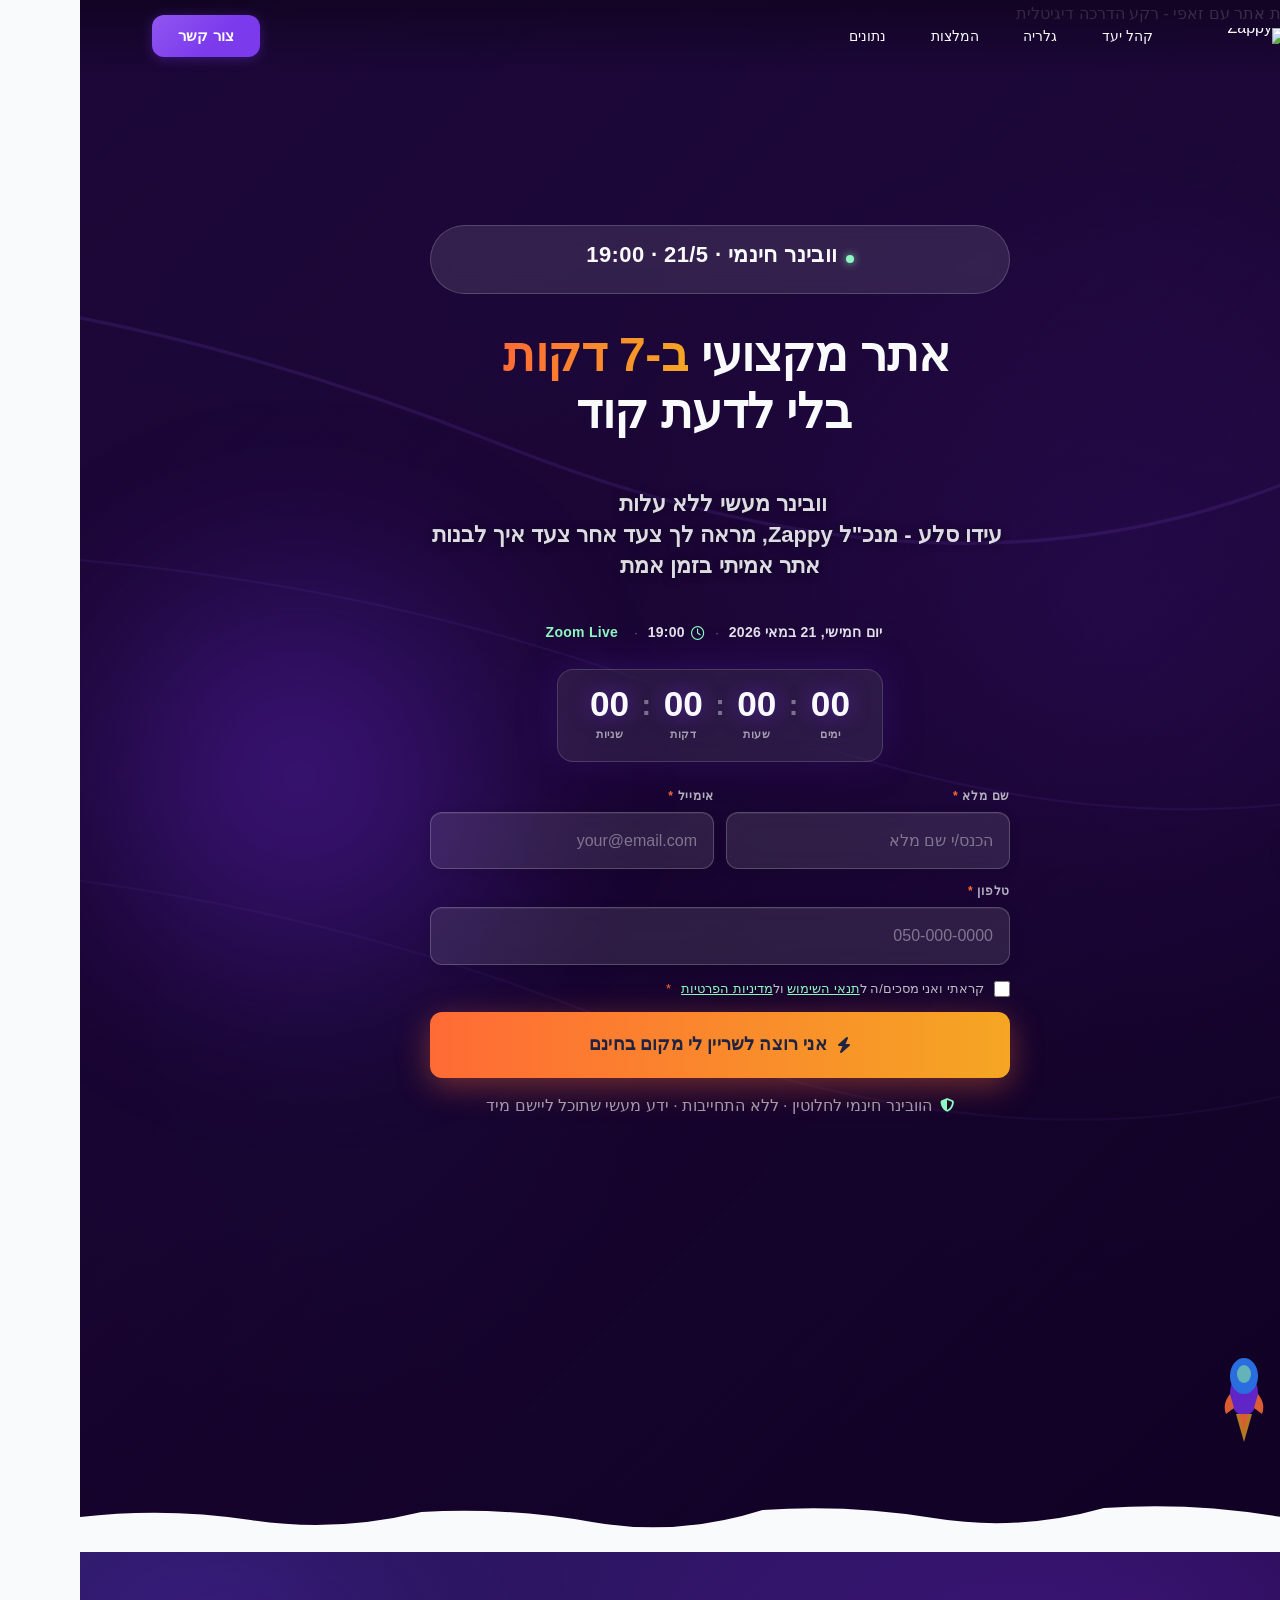
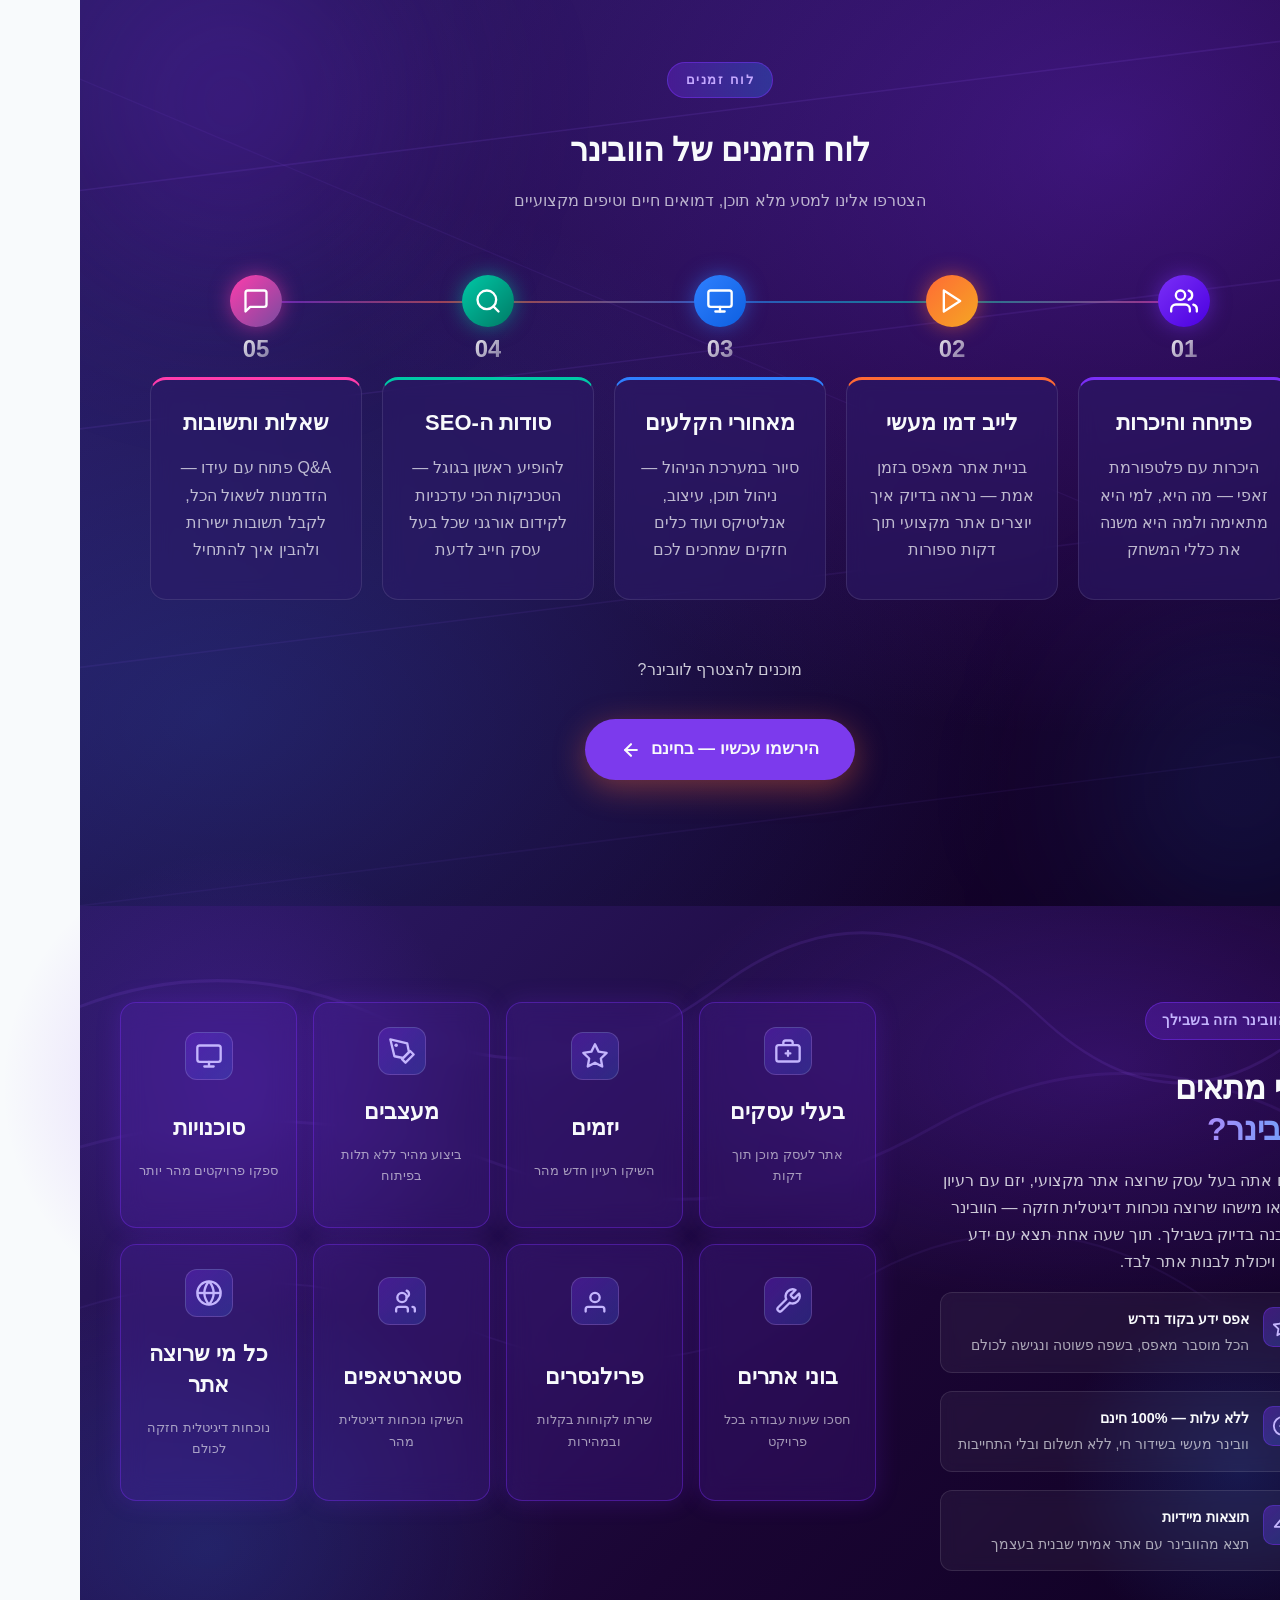
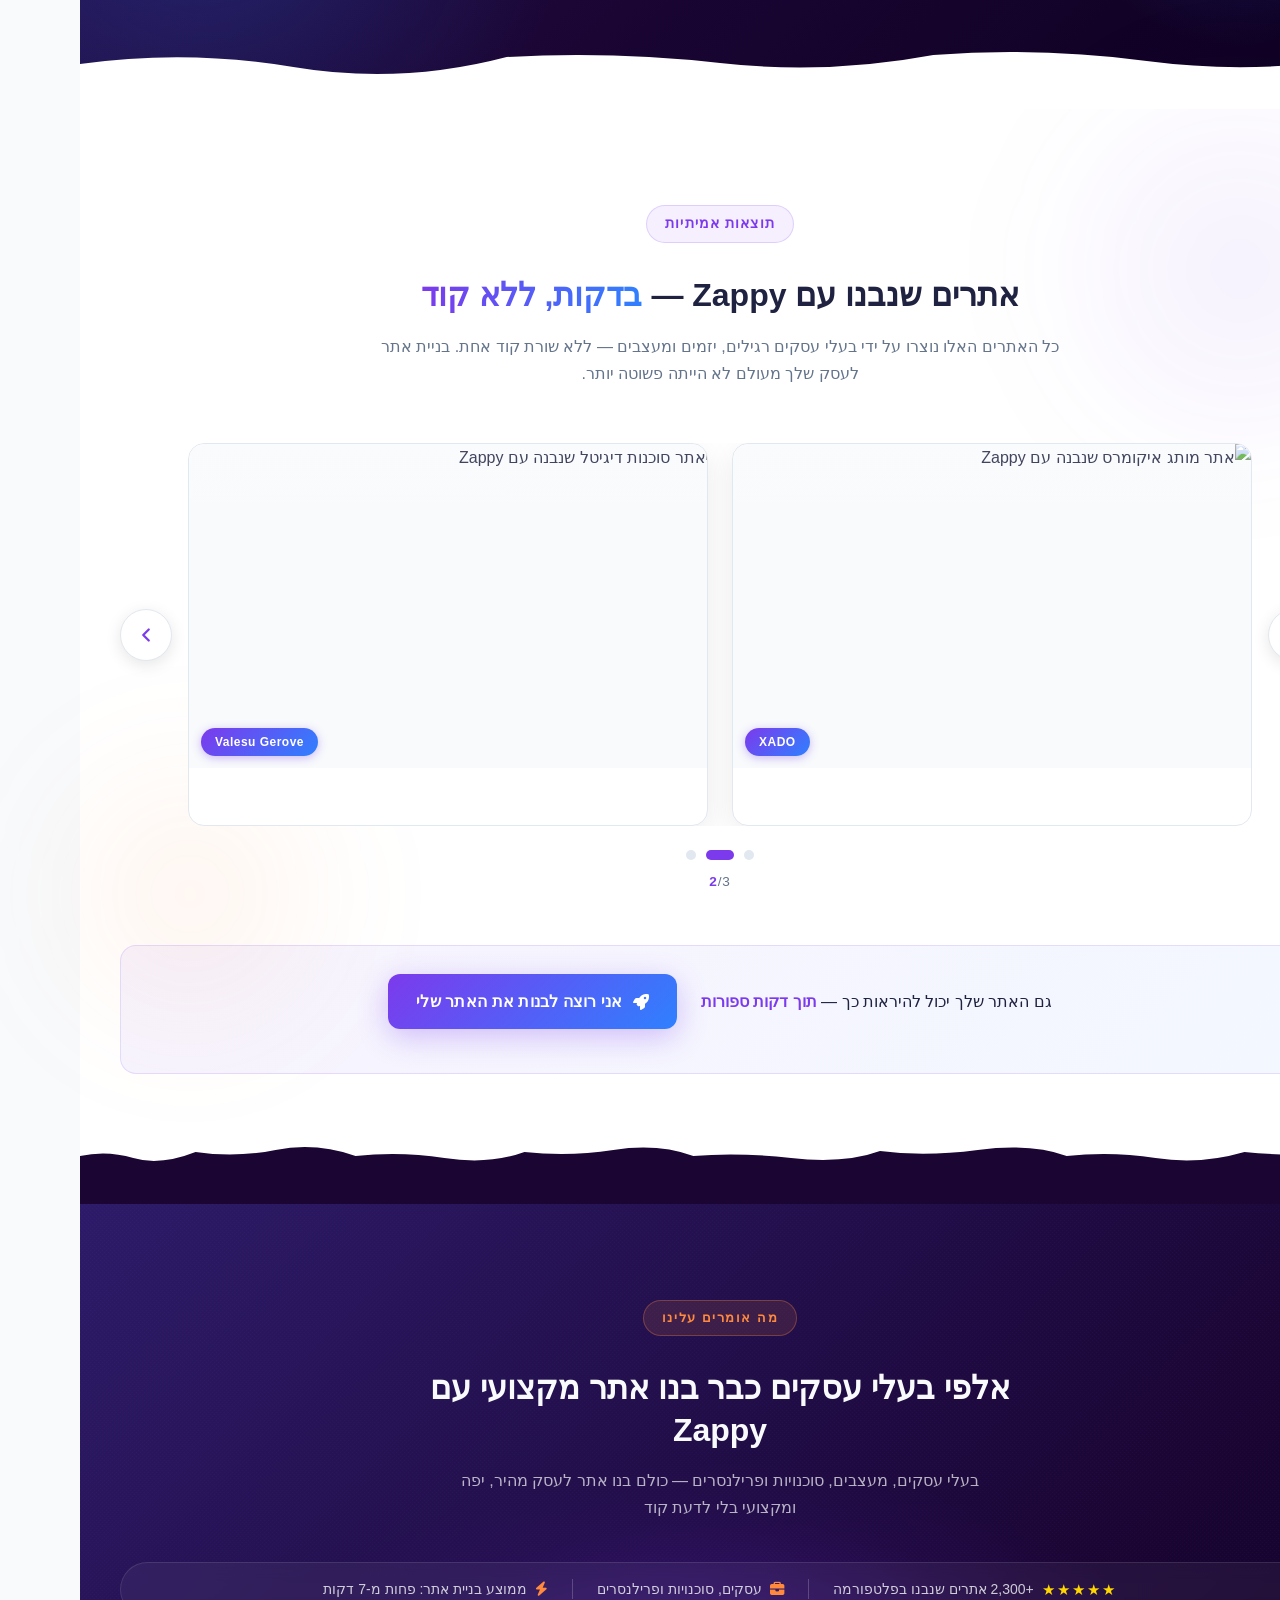
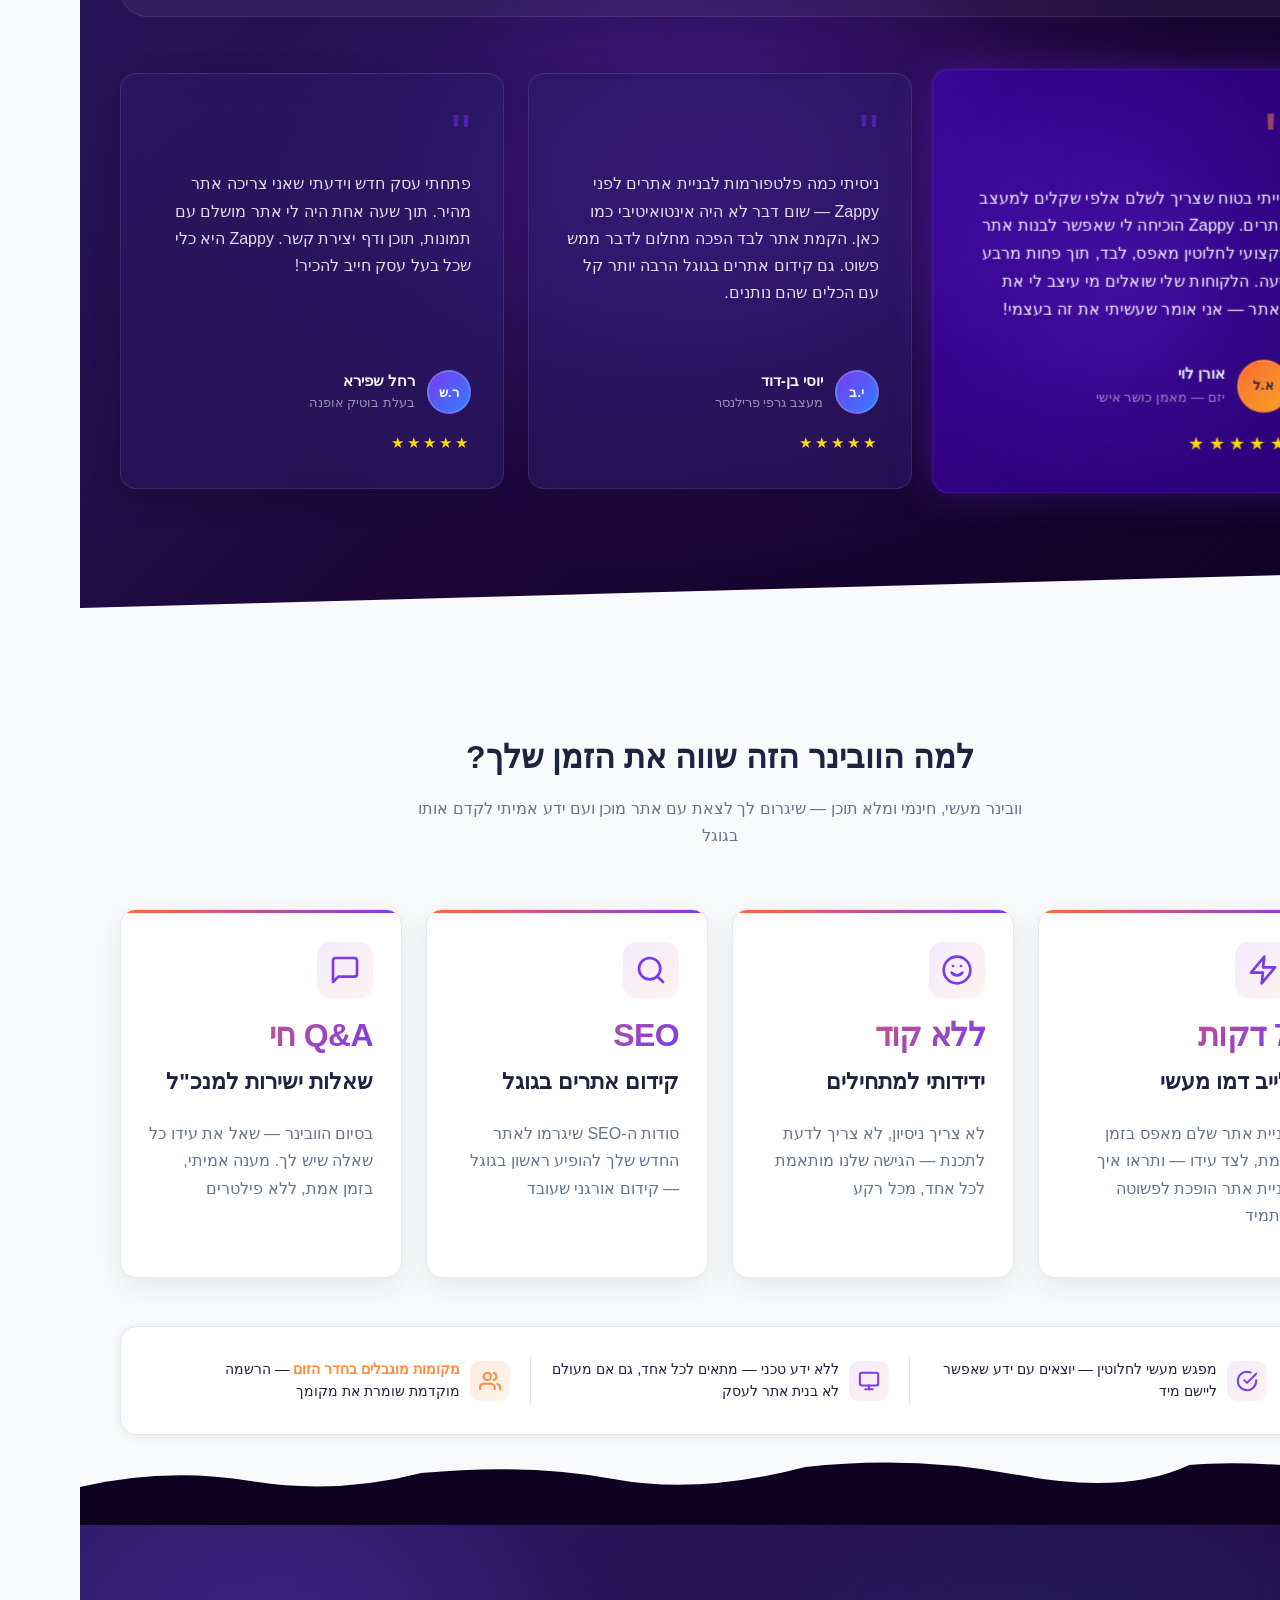
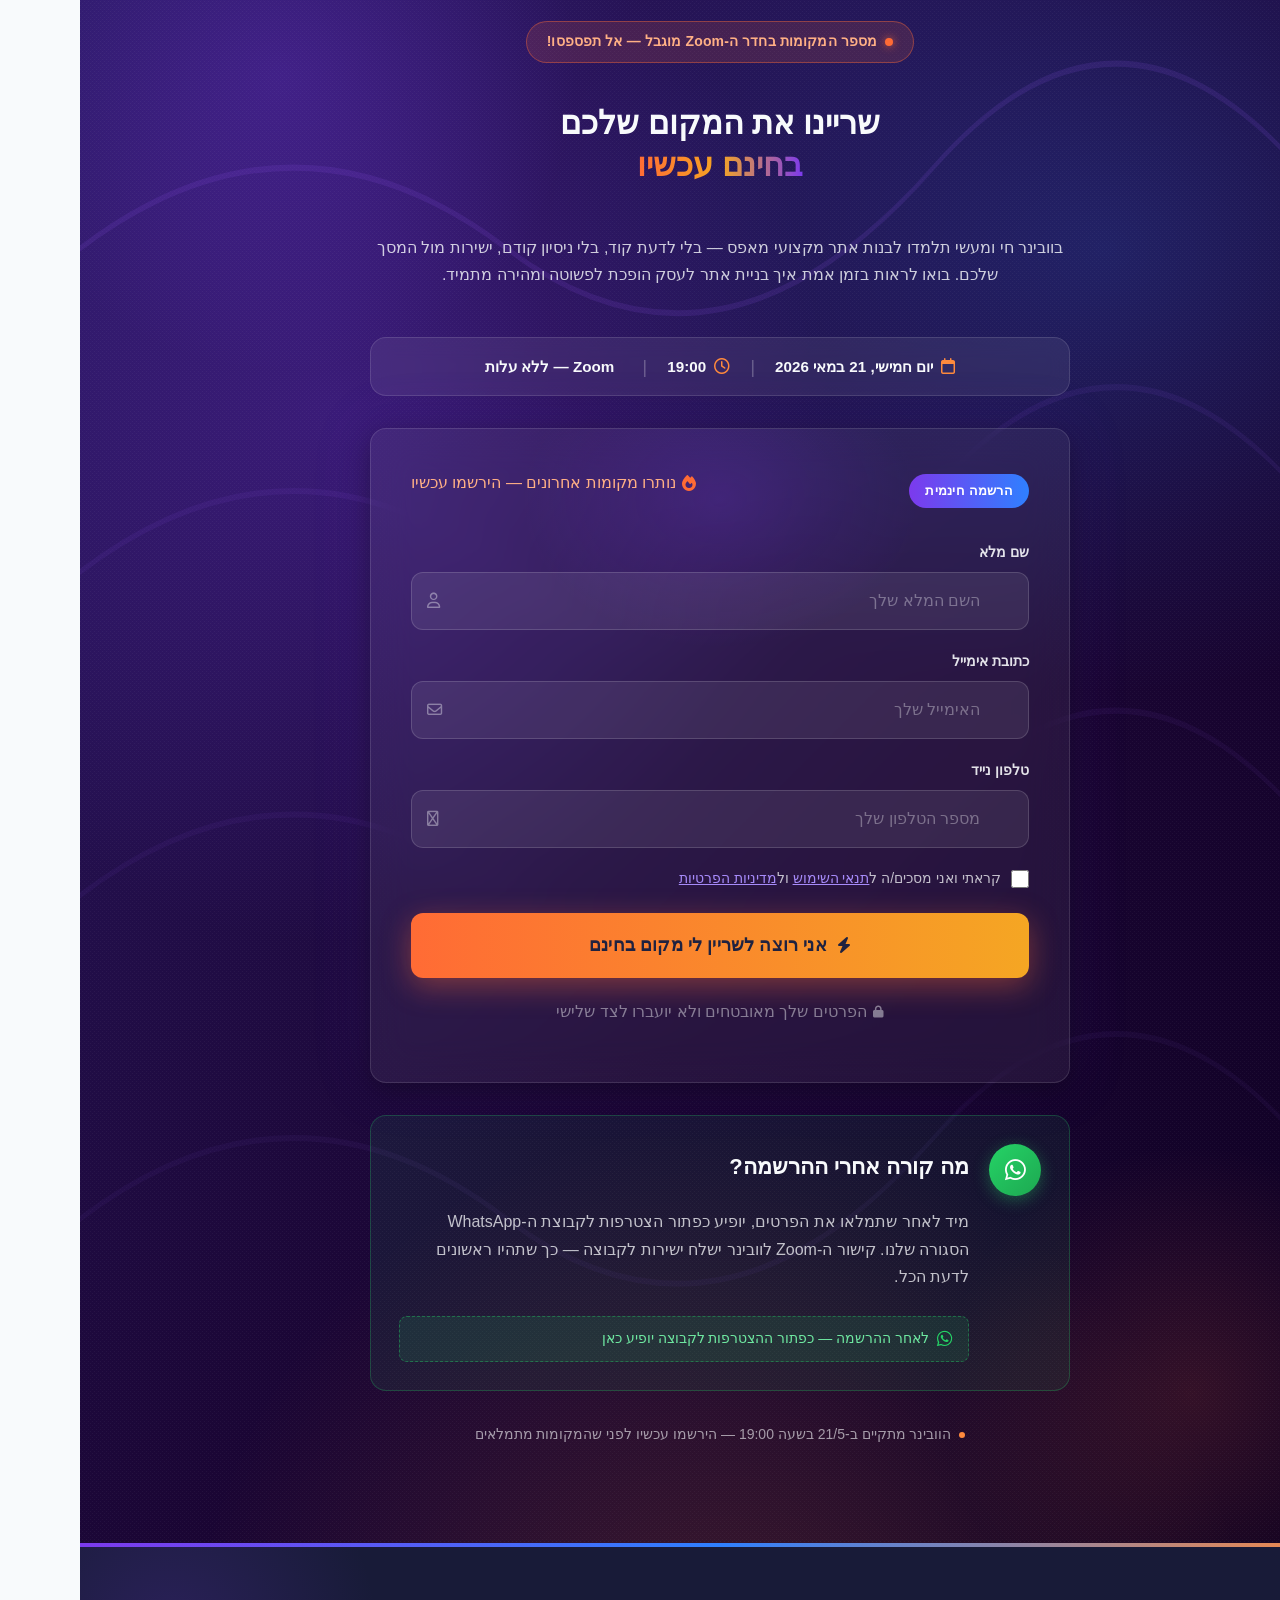
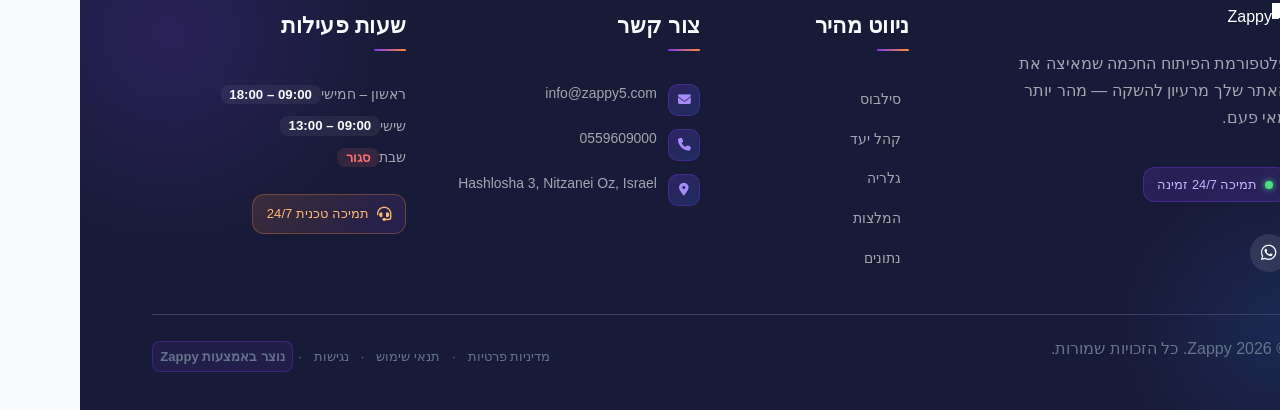
==== commit bdc06444: "Background sync: Progressive GitHub Sync" ====
--- a/public/index.html
+++ b/public/index.html
@@ -1 +1 @@
-<!doctype html><html dir="rtl" lang="he"><head><meta charset="UTF-8"><meta content="width=device-width,initial-scale=1" name="viewport"><meta content="index, follow" name="robots"><title>בניית אתר — Zappy</title><meta content="Zappy (zappy5.com) is an innovative website-building platform led by CEO Ido, who will host a free live webinar on May 21st at 19:00. The brand is energetic, co" name="description"><meta content="בניית אתר, אתר לעסק, הקמת אתר לבד, קידום אתרים בגוגל, יצרת אתר" name="keywords"><link href="/assets/favicon.ico" rel="icon" type="image/x-icon"><link href="/assets/favicon-16x16.png" rel="icon" type="image/png" sizes="16x16"><link href="/assets/favicon-32x32.png" rel="icon" type="image/png" sizes="32x32"><link href="/assets/favicon-48x48.png" rel="icon" type="image/png" sizes="48x48"><link href="/assets/favicon-192x192.png" rel="icon" type="image/png" sizes="192x192"><link href="/assets/favicon-512x512.png" rel="icon" type="image/png" sizes="512x512"><link href="/assets/apple-touch-icon.png" rel="apple-touch-icon"><script>!function(){"use strict";var t="73a7eb59-eac3-43b3-b8a7-0695184a2c8d",e="https://api.zappy5.com/api/analytics/track",a=18e5,n=2592e6,o=!0,i=!0,r=!0;var s=function(){var e="zappy_visitor_"+t,a=null;try{if(a=localStorage.getItem(e)){var o=JSON.parse(a),i=Date.now();if(i-o.created<n)return o.lastSeen=i,localStorage.setItem(e,JSON.stringify(o)),o.id}}catch(t){console.warn("Zappy Analytics: LocalStorage not available")}var r="zv_"+Date.now()+"_"+Math.random().toString(36).substr(2,9);try{localStorage.setItem(e,JSON.stringify({id:r,created:Date.now(),lastSeen:Date.now()}))}catch(t){}return r}(),c=function(){var e="zappy_session_"+t,n=null;try{if(n=sessionStorage.getItem(e)){var o=JSON.parse(n),i=Date.now();if(i-o.timestamp<a)return o.timestamp=i,sessionStorage.setItem(e,JSON.stringify(o)),o.id}}catch(t){console.warn("Zappy Analytics: SessionStorage not available")}var r="zs_"+Date.now()+"_"+Math.random().toString(36).substr(2,9);try{sessionStorage.setItem(e,JSON.stringify({id:r,timestamp:Date.now()}))}catch(t){}return r}();function l(a,n){n=n||{};var o={website_id:t,event_type:a,page_path:window.location.pathname,referrer:document.referrer||"direct",visitor_id:s,session_id:c,metadata:n};if(navigator.sendBeacon){var i=new Blob([JSON.stringify(o)],{type:"application/json"});navigator.sendBeacon(e,i)}else fetch(e,{method:"POST",headers:{"Content-Type":"application/json"},body:JSON.stringify(o),keepalive:!0}).catch(function(t){console.warn("Zappy Analytics: Failed to track event",t)})}o&&l("pageview",{title:document.title,url:window.location.href}),i&&document.addEventListener("click",function(t){var e=t.target;if("BUTTON"===e.tagName||e.closest("button")){var a="BUTTON"===e.tagName?e:e.closest("button");l("click",{element:"button",text:a.textContent.trim().substring(0,100),id:a.id||null,class:a.className||null})}else if("A"===e.tagName||e.closest("a")){var n="A"===e.tagName?e:e.closest("a");l("navigation",{element:"link",text:n.textContent.trim().substring(0,100),href:n.href,external:n.hostname!==window.location.hostname})}},!0),r&&document.addEventListener("submit",function(t){var e=t.target;l("form_submit",{form_id:e.id||null,form_name:e.name||null,form_action:e.action||null,form_method:e.method||"GET"})},!0);var d=Date.now();window.addEventListener("beforeunload",function(){l("page_unload",{time_on_page:Math.floor((Date.now()-d)/1e3),page_path:window.location.pathname})}),window.zappyAnalytics={track:l,getVisitorId:function(){return s},getSessionId:function(){return c}}}()</script><meta content="בניית אתר — Zappy" property="og:title"><meta content="Zappy (zappy5.com) is an innovative website-building platform led by CEO Ido, who will host a free live webinar on May 21st at 19:00. The brand is energetic, co" property="og:description"><meta content="summary_large_image" name="twitter:card"><meta content="בניית אתר — Zappy" name="twitter:title"><meta content="Zappy (zappy5.com) is an innovative website-building platform led by CEO Ido, who will host a free live webinar on May 21st at 19:00. The brand is energetic, co" name="twitter:description"><script type="application/ld+json">{"@context":"https://schema.org","@graph":[{"@type":"LocalBusiness","@id":"https://zappy.zappy5.app#organization","name":"Zappy","url":"https://zappy.zappy5.app","description":"Zappy (zappy5.com) is an innovative website-building platform led by CEO Ido, who will host a free live webinar on May 21st at 19:00. The brand is energetic, colorful, and empowering — positioning itself as a game-changer that enables anyone to build a professional website from scratch in minutes without coding knowledge. The webinar landing page should feel exciting and urgent, with a countdown timer, limited Zoom spots scarcity element, a registration form, a syllabus section, example websites gallery, and a post-registration WhatsApp group CTA. The tone is friendly, inspiring, accessible, and action-driven.","address":{"@type":"PostalAddress","streetAddress":"Hashlosha 3, Nitzanei Oz, Israel"},"contactPoint":[{"@type":"ContactPoint","contactType":"customer service","email":"info@zappy5.com","telephone":"0559609000"}]},{"@type":"WebSite","@id":"https://zappy.zappy5.app#website","url":"https://zappy.zappy5.app","name":"Zappy","publisher":{"@id":"https://zappy.zappy5.app#organization"}},{"@type":"ContactPage","@id":"https://zappy.zappy5.app#contactpage","url":"https://zappy.zappy5.app","name":"בניית אתר — Zappy","mainEntity":{"@id":"https://zappy.zappy5.app#organization"},"potentialAction":{"@type":"CommunicateAction","target":{"@type":"EntryPoint","urlTemplate":"https://zappy.zappy5.app/api/email/contact-form","actionPlatform":["http/method=POST"],"contentType":"application/json"},"instrument":[{"@type":"PropertyValue","name":"name","propertyID":"text","valueRequired":true,"description":"הכנס/י שם מלא"},{"@type":"PropertyValue","name":"email","propertyID":"email","valueRequired":true,"description":"your@email.com"},{"@type":"PropertyValue","name":"phone","propertyID":"tel","valueRequired":true,"description":"050-000-0000"},{"@type":"PropertyValue","name":"privacy_consent","propertyID":"checkbox","valueRequired":true}]}}]}</script><meta content="website" property="og:type"><meta content="he_IL" property="og:locale"><link href="https://cdnjs.cloudflare.com/ajax/libs/font-awesome/6.4.0/css/all.min.css" rel="stylesheet"><style>.skip-link{position:absolute;top:0;left:0;transform:translateY(-200%);padding:12px 18px;background:var(--bg-dark,#1a1a1a);color:var(--text-light,#fff);font-weight:600;border-radius:0 0 8px 0;z-index:10000}.skip-link:focus{transform:none;outline:2px solid var(--ring,#fff);outline-offset:2px}:focus-visible{outline:2px solid var(--ring,currentColor);outline-offset:3px}</style><link href="/assets/favicon.ico" rel="icon" type="image/x-icon"><link href="/assets/favicon-16x16.png" rel="icon" type="image/png" sizes="16x16"><link href="/assets/favicon-32x32.png" rel="icon" type="image/png" sizes="32x32"><link href="/assets/favicon-48x48.png" rel="icon" type="image/png" sizes="48x48"><link href="/assets/favicon-192x192.png" rel="icon" type="image/png" sizes="192x192"><link href="/assets/favicon-512x512.png" rel="icon" type="image/png" sizes="512x512"><link href="/assets/apple-touch-icon.png" rel="apple-touch-icon"><link href="https://cdn.jsdelivr.net/npm/vanilla-cookieconsent@3/dist/cookieconsent.css" rel="stylesheet"><script src="https://cdn.jsdelivr.net/npm/vanilla-cookieconsent@3/dist/cookieconsent.umd.js"></script><script src="https://cdn.jsdelivr.net/gh/mickidum/acc_toolbar/acctoolbar/acctoolbar.min.js"></script><style data-zappy-section-v2-css="true">.home-timeline-section{position:relative;overflow:visible;background-color:#1a0533;background-image:radial-gradient(ellipse at 80% 20%,rgba(123,47,247,.35) 0,transparent 55%),radial-gradient(ellipse at 10% 80%,rgba(47,128,255,.2) 0,transparent 50%),linear-gradient(135deg,#2d1b69 0,#1a0533 60%,#0d0020 100%);color:var(--text-light);padding:80px 16px 80px;direction:rtl}.home-timeline-section__bg-decoration{position:absolute;inset:0;pointer-events:none;z-index:0;overflow:hidden}.home-timeline-section__wave-lines{position:absolute;inset:0;width:100%;height:100%}.home-timeline-section__glow-blob{position:absolute;border-radius:50%;filter:blur(80px);pointer-events:none}.home-timeline-section__glow-blob--right{width:500px;height:500px;background:radial-gradient(circle,rgba(123,47,247,.3) 0,transparent 70%);top:-100px;inset-inline-end:-100px}.home-timeline-section__glow-blob--left{width:400px;height:400px;background:radial-gradient(circle,rgba(47,128,255,.2) 0,transparent 70%);bottom:-80px;inset-inline-start:-80px}.home-timeline-section__container{position:relative;z-index:1;max-width:1200px;margin:0 auto}.home-timeline-section__header{text-align:center;margin-bottom:60px}.home-timeline-section__label{display:inline-block;background:linear-gradient(90deg,rgba(123,47,247,.3) 0,rgba(47,128,255,.3) 100%);border:1px solid rgba(123,47,247,.5);color:#c4a8ff;font-size:.8rem;font-weight:700;letter-spacing:.12em;text-transform:uppercase;padding:6px 18px;border-radius:100px;margin-bottom:16px}.home-timeline-section__title{font-family:Syne,Inter,sans-serif;font-size:2rem;font-weight:700;line-height:1.3;color:var(--text-light);margin:0 0 16px;letter-spacing:-.01em}.home-timeline-section__subtitle{font-size:1rem;line-height:1.7;color:rgba(248,250,252,.7);margin:0 auto;max-width:560px}.home-timeline-section__stepper{position:relative;display:grid;grid-template-columns:1fr;gap:24px;direction:rtl}.home-timeline-section__connector-line{display:none}.home-timeline-section__step{display:flex;flex-direction:row;align-items:flex-start;gap:20px}.home-timeline-section__step-top{display:flex;flex-direction:column;align-items:center;flex-shrink:0;gap:10px;min-width:80px}.home-timeline-section__icon-wrap{width:52px;height:52px;border-radius:50%;display:flex;align-items:center;justify-content:center;color:#fff;flex-shrink:0}.home-timeline-section__icon-wrap--1{background:linear-gradient(135deg,#7b2ff7 0,#4a00e0 100%);box-shadow:0 0 20px rgba(123,47,247,.5)}.home-timeline-section__icon-wrap--2{background:linear-gradient(135deg,#ff6b35 0,#f5a623 100%);box-shadow:0 0 20px rgba(255,107,53,.5)}.home-timeline-section__icon-wrap--3{background:linear-gradient(135deg,#2f80ff 0,#0d5fe0 100%);box-shadow:0 0 20px rgba(47,128,255,.5)}.home-timeline-section__icon-wrap--4{background:linear-gradient(135deg,#00c9a7 0,#007a65 100%);box-shadow:0 0 20px rgba(0,201,167,.5)}.home-timeline-section__icon-wrap--5{background:linear-gradient(135deg,#ff3cac 0,#784ba0 100%);box-shadow:0 0 20px rgba(255,60,172,.5)}.home-timeline-section__step-number{font-family:Syne,Inter,sans-serif;font-size:1.5rem;font-weight:800;line-height:1;background:linear-gradient(135deg,rgba(255,255,255,.9) 0,rgba(255,255,255,.4) 100%);-webkit-background-clip:text;-webkit-text-fill-color:transparent;background-clip:text}.home-timeline-section__time-badge{font-size:.7rem;font-weight:600;color:rgba(248,250,252,.55);letter-spacing:.04em;white-space:nowrap;text-align:center}.home-timeline-section__card{background:rgba(45,27,105,.55);border-radius:16px;border:1px solid rgba(255,255,255,.1);padding:20px 22px;color:var(--text-light);flex:1;backdrop-filter:blur(10px);transition:transform .25s ease,box-shadow .25s ease,border-color .25s ease}.home-timeline-section__card:hover{transform:translateY(-4px);box-shadow:0 12px 40px rgba(123,47,247,.3);border-color:rgba(123,47,247,.4)}.home-timeline-section__step--1 .home-timeline-section__card{border-top:3px solid #7b2ff7}.home-timeline-section__step--2 .home-timeline-section__card{border-top:3px solid #ff6b35}.home-timeline-section__step--3 .home-timeline-section__card{border-top:3px solid #2f80ff}.home-timeline-section__step--4 .home-timeline-section__card{border-top:3px solid #00c9a7}.home-timeline-section__step--5 .home-timeline-section__card{border-top:3px solid #ff3cac}.home-timeline-section__card-title{font-family:Syne,Inter,sans-serif;font-size:1.375rem;font-weight:700;line-height:1.4;color:var(--text-light);margin:0 0 10px;text-align:right}.home-timeline-section__card-desc{font-size:1rem;line-height:1.7;color:rgba(248,250,252,.72);margin:0;text-align:right}.home-timeline-section__cta-wrap{text-align:center;margin-top:56px;display:flex;flex-direction:column;align-items:center;gap:20px}.home-timeline-section__cta-label{font-size:1rem;line-height:1.7;color:rgba(248,250,252,.8);margin:0}.home-timeline-section__cta-btn{display:inline-flex;align-items:center;gap:10px;background:linear-gradient(90deg,#ff6b35 0,#f5a623 100%);color:#fff;font-size:1.05rem;font-weight:700;padding:16px 36px;border-radius:100px;border:none;text-decoration:none;cursor:pointer;box-shadow:0 8px 32px rgba(255,107,53,.4);transition:transform .2s ease,box-shadow .2s ease,filter .2s ease;direction:rtl}.home-timeline-section__cta-btn:hover{transform:translateY(-3px) scale(1.03);box-shadow:0 14px 44px rgba(255,107,53,.55);filter:brightness(1.05)}@media (min-width:768px){.home-timeline-section{padding:100px 40px 100px}.home-timeline-section__title{font-size:2.5rem}.home-timeline-section__stepper{grid-template-columns:repeat(5,1fr);gap:0;align-items:start}.home-timeline-section__connector-line{display:block;position:absolute;top:26px;inset-inline-start:calc(10%);inset-inline-end:calc(10%);height:2px;background:linear-gradient(to left,rgba(255,60,172,.6),rgba(0,201,167,.6),rgba(47,128,255,.6),rgba(255,107,53,.6),rgba(123,47,247,.6));z-index:0}.home-timeline-section__step{flex-direction:column;align-items:center;gap:16px;padding:0 10px;position:relative;z-index:1}.home-timeline-section__step-top{align-items:center;width:100%}.home-timeline-section__card{text-align:center;padding:20px 16px}.home-timeline-section__card-title{text-align:center;font-size:1.1rem}.home-timeline-section__card-desc{text-align:center;font-size:.9rem}.home-timeline-section__time-badge{font-size:.68rem}}@media (min-width:1024px){.home-timeline-section{padding:110px 60px 110px}.home-timeline-section__card-title{font-size:1.2rem}.home-timeline-section__card-desc{font-size:.95rem}}@media (max-width:767px){.home-timeline-section{padding:60px 16px 60px}.home-timeline-section__header{margin-bottom:40px}.home-timeline-section__stepper{grid-template-columns:1fr!important}.home-timeline-section__step{flex-direction:row;align-items:flex-start}.home-timeline-section__step-top{min-width:70px}.home-timeline-section__icon-wrap{width:44px;height:44px}.home-timeline-section__card{padding:16px}.home-timeline-section__card-title{font-size:1.1rem}.home-timeline-section__cta-btn{font-size:.95rem;padding:14px 28px}}</style><style data-zappy-section-v2-css="true">.home-zgal-section{position:relative;background-color:#1f2240;background-image:radial-gradient(ellipse 80% 60% at 50% 0,rgba(123,47,247,.18) 0,transparent 65%),radial-gradient(ellipse 50% 40% at 90% 80%,rgba(47,128,255,.12) 0,transparent 60%),linear-gradient(160deg,#2d1b69 0,#1f2240 50%,#0d0020 100%);color:var(--text-light);padding:100px 16px 80px;overflow:hidden;direction:rtl}.home-zgal-section .zgal-bg-waves{position:absolute;top:0;left:0;width:100%;height:100%;pointer-events:none;z-index:0;aria-hidden:true}.home-zgal-section .zgal-container{max-width:1200px;margin:0 auto;position:relative;z-index:1}.home-zgal-section .zgal-header{text-align:center;margin-bottom:48px}.home-zgal-section .zgal-eyebrow{display:inline-block;font-family:Heebo,sans-serif;font-size:.8rem;font-weight:700;letter-spacing:.12em;text-transform:uppercase;color:var(--accent);background:rgba(255,138,61,.12);border:1px solid rgba(255,138,61,.3);border-radius:100px;padding:6px 18px;margin-bottom:16px}.home-zgal-section .zgal-title{font-family:Syne,Heebo,sans-serif;font-size:2rem;font-weight:700;line-height:1.3;color:var(--text-light);margin:0 0 14px;letter-spacing:-.01em}.home-zgal-section .zgal-subtitle{font-family:Heebo,sans-serif;font-size:1rem;line-height:1.7;color:rgba(248,250,252,.7);margin:0;max-width:520px;margin-inline-start:auto;margin-inline-end:auto}.home-zgal-section .zgal-carousel-wrapper{position:relative;display:flex;align-items:center;gap:0}.home-zgal-section .zgal-track{flex:1;position:relative;min-height:520px;overflow:hidden}.home-zgal-section .zgal-slide{position:absolute;top:0;left:0;width:100%;opacity:0;pointer-events:none;transform:translateX(60px);transition:opacity .55s cubic-bezier(.4,0,.2,1),transform .55s cubic-bezier(.4,0,.2,1);will-change:opacity,transform}.home-zgal-section .zgal-slide.zgal-slide-active{opacity:1;pointer-events:auto;transform:translateX(0);position:relative}.home-zgal-section .zgal-slide.zgal-slide-prev{opacity:0;transform:translateX(60px)}.home-zgal-section .zgal-slide.zgal-slide-next{opacity:0;transform:translateX(-60px)}.home-zgal-section .zgal-slide-inner{display:flex;flex-direction:column;align-items:center;gap:0}.home-zgal-section .zgal-image-frame{position:relative;width:100%;max-width:860px;margin:0 auto;border-radius:20px;overflow:hidden;box-shadow:0 24px 80px rgba(0,0,0,.45),0 0 0 1px rgba(255,255,255,.08);background:rgba(45,27,105,.5)}.home-zgal-section .zgal-img{width:100%;height:420px;object-fit:cover;display:block;transition:transform .5s ease}.home-zgal-section .zgal-image-frame:hover .zgal-img{transform:scale(1.03)}.home-zgal-section .zgal-category-badge{position:absolute;top:18px;inset-inline-start:18px;z-index:3;font-family:Heebo,sans-serif;font-size:.78rem;font-weight:700;letter-spacing:.06em;color:#fff;background:linear-gradient(90deg,#7c3aed 0,#2f80ff 100%);border-radius:100px;padding:5px 14px;box-shadow:0 4px 16px rgba(124,58,237,.4)}.home-zgal-section .zgal-image-overlay{position:absolute;inset:0;background:linear-gradient(to top,rgba(15,0,40,.75) 0,transparent 55%);display:flex;align-items:flex-end;justify-content:center;padding-bottom:28px;opacity:0;transition:opacity .35s ease;z-index:2}.home-zgal-section .zgal-image-frame:hover .zgal-image-overlay{opacity:1}.home-zgal-section .zgal-view-btn{display:inline-block;font-family:Heebo,sans-serif;font-size:.9rem;font-weight:700;color:#fff;text-decoration:none;background:linear-gradient(90deg,#ff6b35 0,#f5a623 100%);border-radius:100px;padding:11px 28px;box-shadow:0 8px 28px rgba(255,107,53,.45);transition:transform .2s ease,box-shadow .2s ease}.home-zgal-section .zgal-view-btn:hover{transform:translateY(-2px);box-shadow:0 12px 36px rgba(255,107,53,.55)}.home-zgal-section .zgal-slide-info{text-align:center;padding:28px 24px 12px;max-width:600px;margin:0 auto}.home-zgal-section .zgal-slide-title{font-family:Syne,Heebo,sans-serif;font-size:1.375rem;font-weight:700;line-height:1.4;color:var(--text-light);margin:0 0 10px}.home-zgal-section .zgal-slide-desc{font-family:Heebo,sans-serif;font-size:1rem;line-height:1.7;color:rgba(248,250,252,.72);margin:0 0 18px}.home-zgal-section .zgal-cta-link{display:inline-block;font-family:Heebo,sans-serif;font-size:.9rem;font-weight:600;color:var(--accent);text-decoration:none;border-bottom:1.5px solid rgba(255,138,61,.4);padding-bottom:2px;transition:color .2s,border-color .2s}.home-zgal-section .zgal-cta-link:hover{color:#f5a623;border-color:#f5a623}.home-zgal-section .zgal-nav{flex-shrink:0;width:52px;height:52px;border-radius:50%;border:1.5px solid rgba(255,255,255,.18);background:rgba(45,27,105,.55);backdrop-filter:blur(10px);color:var(--text-light);display:flex;align-items:center;justify-content:center;cursor:pointer;transition:background .25s,border-color .25s,transform .2s;z-index:5;position:relative}.home-zgal-section .zgal-nav:hover{background:rgba(124,58,237,.5);border-color:rgba(124,58,237,.6);transform:scale(1.08)}.home-zgal-section .zgal-nav svg{width:20px;height:20px}.home-zgal-section .zgal-nav-prev{margin-inline-start:0;margin-inline-end:16px}.home-zgal-section .zgal-nav-next{margin-inline-start:16px;margin-inline-end:0}.home-zgal-section .zgal-dots{display:flex;justify-content:center;gap:10px;margin-top:28px}.home-zgal-section .zgal-dot{width:10px;height:10px;border-radius:50%;border:none;background:rgba(255,255,255,.2);cursor:pointer;transition:background .3s,transform .3s,width .3s;padding:0}.home-zgal-section .zgal-dot.zgal-dot-active{background:linear-gradient(90deg,#ff6b35,#f5a623);width:28px;border-radius:100px;transform:none}.home-zgal-section .zgal-dot:hover:not(.zgal-dot-active){background:rgba(255,255,255,.45)}.home-zgal-section .zgal-counter{text-align:center;font-family:Heebo,sans-serif;font-size:.85rem;color:rgba(248,250,252,.45);margin-top:12px;letter-spacing:.06em}.home-zgal-section .zgal-counter #zgalCurrent{color:var(--text-light);font-weight:700}.home-zgal-section .zgal-counter-sep{margin:0 4px}.home-zgal-section .zgal-bottom-cta{text-align:center;margin-top:52px}.home-zgal-section .zgal-main-cta{display:inline-flex;align-items:center;gap:8px;font-family:Heebo,sans-serif;font-size:1rem;font-weight:700;color:#fff;text-decoration:none;background:linear-gradient(90deg,#ff6b35 0,#f5a623 100%);border-radius:10px;padding:16px 36px;border:none;box-shadow:0 8px 32px rgba(255,107,53,.4);transition:transform .25s ease,box-shadow .25s ease;cursor:pointer}.home-zgal-section .zgal-main-cta:hover{transform:translateY(-3px);box-shadow:0 14px 44px rgba(255,107,53,.55)}@media (max-width:768px){.home-zgal-section{padding:100px 12px 60px}.home-zgal-section .zgal-title{font-size:1.6rem}.home-zgal-section .zgal-carousel-wrapper{gap:0}.home-zgal-section .zgal-nav{width:40px;height:40px}.home-zgal-section .zgal-nav svg{width:16px;height:16px}.home-zgal-section .zgal-nav-prev{margin-inline-end:8px}.home-zgal-section .zgal-nav-next{margin-inline-start:8px}.home-zgal-section .zgal-img{height:240px}.home-zgal-section .zgal-track{min-height:380px}.home-zgal-section .zgal-slide-info{padding:20px 8px 8px}.home-zgal-section .zgal-slide-title{font-size:1.1rem}.home-zgal-section .zgal-bottom-cta{margin-top:36px}.home-zgal-section .zgal-main-cta{padding:14px 24px;font-size:.95rem}}@media (min-width:769px){.home-zgal-section{padding:120px 40px 100px}.home-zgal-section .zgal-title{font-size:2.4rem}.home-zgal-section .zgal-img{height:460px}.home-zgal-section .zgal-track{min-height:580px}}</style><link href="/styles.css" rel="stylesheet"><style id="zappy-dropdown-submenu-styles">#navMenu li:has(.sub-menu),.nav-menu li:has(.sub-menu),.navbar li:has(.sub-menu),nav li:has(.sub-menu){position:relative}#navMenu .sub-menu,.nav-menu .sub-menu,.navbar .sub-menu,nav .sub-menu{display:block!important;position:absolute!important;top:100%;left:0;min-width:220px;background:#fff;border-radius:8px;box-shadow:0 8px 25px rgba(0,0,0,.15);padding:8px 0;opacity:0;visibility:hidden;transform:translateY(10px);transition:all .3s ease;z-index:1000;list-style:none;pointer-events:none}#navMenu li:hover>.sub-menu,.nav-menu li:hover>.sub-menu,.navbar li:hover>.sub-menu,nav li:hover>.sub-menu{opacity:1!important;visibility:visible!important;transform:translateY(0)!important;pointer-events:auto!important}.sub-menu li{list-style:none;margin:0;padding:0}.sub-menu a{display:block!important;padding:10px 16px!important;color:var(--text-dark,#333)!important;font-weight:500;text-decoration:none;white-space:nowrap;transition:background-color .2s}.sub-menu .zappy-nav-child>a{padding-left:28px!important;font-size:.9em!important;opacity:.85!important}[dir=rtl] .sub-menu .zappy-nav-child>a,html[lang=ar] .sub-menu .zappy-nav-child>a,html[lang=he] .sub-menu .zappy-nav-child>a{padding-left:10px!important;padding-right:28px!important}.sub-menu .zappy-nav-parent>a{font-weight:600!important}.sub-menu a:hover{background-color:#f5f5f5}[dir=rtl] .nav-menu .sub-menu,[dir=rtl] .navbar .sub-menu,[dir=rtl] nav .sub-menu,html[lang=ar] .nav-menu .sub-menu,html[lang=ar] .navbar .sub-menu,html[lang=ar] nav .sub-menu,html[lang=he] .nav-menu .sub-menu,html[lang=he] .navbar .sub-menu,html[lang=he] nav .sub-menu{left:auto!important;right:0!important}.sub-menu:empty,.sub-menu:not(:has(li)):not(:has(> a)),.sub-menu:not(:has(li:not(.zappy-hidden-menu-item))):not(:has(> a)){display:none!important;opacity:0!important;visibility:hidden!important;pointer-events:none!important}li:has(.menu-group-title):hover>.sub-menu{opacity:1!important;visibility:visible!important;transform:translateY(0)!important;pointer-events:auto!important}#navMenu>li>.menu-group-title,.nav-menu>li>.menu-group-title{display:inline-block;padding:.5rem 1rem;cursor:default;user-select:none}@media (max-width:768px){#navMenu .sub-menu,.nav-menu .sub-menu,.navbar .sub-menu,nav .sub-menu{position:static!important;transform:none!important;box-shadow:none!important;background:0 0!important;max-height:0;overflow:hidden;opacity:0;visibility:hidden;transition:max-height .3s ease,opacity .3s ease;padding:0!important;border-radius:0!important}#navMenu .sub-menu.mobile-expanded,.nav-menu .sub-menu.mobile-expanded,.navbar .sub-menu.mobile-expanded{max-height:none!important;overflow-y:visible!important;opacity:1!important;visibility:visible!important;padding:8px 0 8px 16px!important}[dir=rtl] .sub-menu.mobile-expanded,html[lang=he] .sub-menu.mobile-expanded{padding:8px 16px 8px 0!important}#navMenu li:hover>.sub-menu,.nav-menu li:hover>.sub-menu,.navbar li:hover>.sub-menu,nav li:hover>.sub-menu{opacity:0;visibility:hidden;pointer-events:none}#navMenu li>.sub-menu.mobile-expanded,.nav-menu li>.sub-menu.mobile-expanded,.navbar li>.sub-menu.mobile-expanded,nav li>.sub-menu.mobile-expanded{opacity:1!important;visibility:visible!important;pointer-events:auto!important}#navMenu li:has(.sub-menu),.nav-menu li:has(.sub-menu),.navbar li:has(.sub-menu),nav li:has(.sub-menu){display:flex!important;flex-wrap:wrap!important;align-items:center!important;position:relative!important;min-height:44px!important}#navMenu li:has(.sub-menu)>a,.nav-menu li:has(.sub-menu)>a,.navbar li:has(.sub-menu)>a,nav li:has(.sub-menu)>a{flex:1!important;min-width:0!important}#navMenu li:has(.sub-menu)>.menu-group-title,.nav-menu li:has(.sub-menu)>.menu-group-title,.navbar li:has(.sub-menu)>.menu-group-title,nav li:has(.sub-menu)>.menu-group-title{flex:1!important;min-width:0!important;padding:0!important;line-height:inherit!important}#navMenu li:has(.sub-menu)>.sub-menu,.nav-menu li:has(.sub-menu)>.sub-menu,.navbar li:has(.sub-menu)>.sub-menu,nav li:has(.sub-menu)>.sub-menu{flex-basis:100%!important;width:100%!important}#navMenu li:has(.sub-menu)>a [class*=arrow],#navMenu li:has(.sub-menu)>a [class*=chevron],.nav-menu li:has(.sub-menu)>a .fa-angle-down,.nav-menu li:has(.sub-menu)>a .fa-chevron-down,.nav-menu li:has(.sub-menu)>a [class*=arrow],.nav-menu li:has(.sub-menu)>a [class*=chevron],nav li:has(.sub-menu)>a [class*=arrow],nav li:has(.sub-menu)>a [class*=chevron]{display:none!important;visibility:hidden!important}.mobile-submenu-toggle{display:flex!important;align-items:center!important;justify-content:center!important;width:44px!important;height:auto!important;background:0 0!important;border:none!important;cursor:pointer!important;color:var(--text-light)!important;position:static!important;flex-shrink:0!important;align-self:stretch!important;z-index:2!important;padding:0!important;margin:0!important}.mobile-submenu-toggle::after{content:''!important;width:0!important;height:0!important;border-left:6px solid transparent!important;border-right:6px solid transparent!important;border-top:7px solid currentColor!important;transition:transform .3s ease!important}.mobile-submenu-toggle.expanded::after{transform:rotate(180deg)!important}.sub-menu a{padding:10px 0!important;display:block!important;color:var(--text-light)!important;white-space:normal!important}.sub-menu .zappy-nav-child>a{padding-left:28px!important;font-size:.9em!important;opacity:.85!important}[dir=rtl] .sub-menu .zappy-nav-child>a,html[lang=ar] .sub-menu .zappy-nav-child>a,html[lang=he] .sub-menu .zappy-nav-child>a{padding-left:0!important;padding-right:28px!important}.sub-menu .zappy-nav-parent>a{font-weight:600!important}#navMenu.active,.nav-menu.active{max-width:100vw!important;overflow-x:hidden!important;box-sizing:border-box!important}.navbar .sub-menu li a,.zappy-products-dropdown .sub-menu a,nav.navbar .sub-menu li a{color:var(--text-light)!important}}@media (min-width:769px){.mobile-submenu-toggle{display:none!important}}</style><style id="zappy-widget-visibility">html[dir=rtl] .whatsapp-float{right:20px!important;left:auto!important}html:not([dir]) .whatsapp-float,html[dir=ltr] .whatsapp-float{left:20px!important;right:auto!important}html[dir=rtl] #mic-access-tool-general-button,html[dir=rtl] #mic-init-access-tool #mic-access-tool-general-button,html[dir=rtl] #mic-init-access-tool .mic-access-tool-general-button,html[dir=rtl] ._access-icon,html[dir=rtl] .mic-access-tool-general-button{left:20px!important;right:auto!important}html:not([dir]) #mic-access-tool-general-button,html:not([dir]) #mic-init-access-tool #mic-access-tool-general-button,html:not([dir]) #mic-init-access-tool .mic-access-tool-general-button,html:not([dir]) ._access-icon,html:not([dir]) .mic-access-tool-general-button,html[dir=ltr] #mic-access-tool-general-button,html[dir=ltr] #mic-init-access-tool #mic-access-tool-general-button,html[dir=ltr] #mic-init-access-tool .mic-access-tool-general-button,html[dir=ltr] ._access-icon,html[dir=ltr] .mic-access-tool-general-button{right:20px!important;left:auto!important}@media (max-width:768px){.whatsapp-float{display:flex!important}}@media (min-width:769px){.whatsapp-float{display:flex!important}}@media (max-width:768px){#mic-access-tool-general-button,#mic-init-access-tool #mic-access-tool-general-button,#mic-init-access-tool .mic-access-tool-general-button,._access-icon,.mic-access-tool-general-button{display:flex!important;visibility:visible!important;opacity:1!important;pointer-events:auto!important}#mic-access-tool-box.opened-mic-access-tool,#mic-init-access-tool #mic-access-tool-box.opened-mic-access-tool,.mic-access-tool-box.opened-mic-access-tool{visibility:visible!important;opacity:1!important;pointer-events:auto!important}}@media (min-width:769px){#mic-access-tool-general-button,#mic-init-access-tool #mic-access-tool-general-button,#mic-init-access-tool .mic-access-tool-general-button,._access-icon,.mic-access-tool-general-button{display:flex!important;visibility:visible!important;opacity:1!important;pointer-events:auto!important}#mic-access-tool-box.opened-mic-access-tool,#mic-init-access-tool #mic-access-tool-box.opened-mic-access-tool,.mic-access-tool-box.opened-mic-access-tool{visibility:visible!important;opacity:1!important;pointer-events:auto!important}}</style></head><body><a href="#main" class="skip-link">דלג לתוכן הראשי</a><nav class="navbar" dir="rtl"><button class="mobile-toggle" aria-label="Menu" id="mobileToggle"><svg viewBox="0 0 24 24" fill="none" height="24" width="24" class="hamburger-icon"><path d="M3 12h18M3 6h18M3 18h18" stroke="currentColor" stroke-width="2" stroke-linecap="round"></path></svg> <svg viewBox="0 0 24 24" fill="none" height="24" width="24" class="close-icon" style="display:none"><path d="M18 6L6 18M6 6l12 12" stroke="currentColor" stroke-width="2" stroke-linecap="round"></path></svg></button> <button class="phone-header-btn" aria-label="Call" data-phone="0559609000"><svg viewBox="0 0 24 24" fill="currentColor" height="20" width="20"><path d="M22 16.92v3a2 2 0 0 1-2.18 2 19.79 19.79 0 0 1-8.63-3.07 19.5 19.5 0 0 1-6-6 19.79 19.79 0 0 1-3.07-8.67A2 2 0 0 1 4.11 2h3a2 2 0 0 1 2 1.72 12.84 12.84 0 0 0 .7 2.81 2 2 0 0 1-.45 2.11L8.09 9.91a16 16 0 0 0 6 6l1.27-1.27a2 2 0 0 1 2.11-.45 12.84 12.84 0 0 0 2.81.7A2 2 0 0 1 22 16.92z"></path></svg></button><div class="nav-container"><div class="nav-right-group"><div class="nav-brand"><a href="/" class="logo-link"><img alt="Zappy" class="logo" src="/assets/zappy-webinar-web-development-platform-saas-logo-1779097196991-94u380.webp?v=1779097197235-5ypl6f"></a></div><ul class="nav-menu" id="navMenu"><li><a href="#audience">קהל יעד</a></li><li><a href="#gallery">גלריה</a></li><li><a href="#testimonials">המלצות</a></li><li><a href="#stats">נתונים</a></li></ul></div><div class="nav-cta-container"><a href="#cta" class="nav-cta-btn">צור קשר</a></div></div></nav><script></script><main id="main"><section class="index-hero-section" data-layout-spec="בית-hero" dir="rtl" data-band-index="0" id="index-hero-section" data-hero-type="fullscreen-scrim" data-zappy-content-align="upper-center" style="min-height:1552.04px !important"><div class="hero-bg-wrapper"><img alt="וובינר בניית אתר עם זאפי - רקע הדרכה דיגיטלית" class="hero-bg-img" src="/assets/site-index-hero-image-1.webp" data-element-id="img-1778748199516-mvdpzzd1n" data-element-type="image" height="700" width="1200" data-context="Immersive mesh-gradient tech webinar atmosphere: a dynamic modern workspace with glowing screens showing colorful website builder interfaces, violet and electric blue light bloom, subtle pixel-dot texture, orange accent highlights, cinematic depth of field, professional Israeli tech startup vibe, ultra-wide 16:9 format for full-bleed hero background" data-hero-background="true" data-hero-bg="true" data-placeholder="index-hero-image-1" fetchpriority="high" loading="eager"></div><div class="hero-scrim" aria-hidden="true"></div><svg viewBox="0 0 1200 700" xmlns="http://www.w3.org/2000/svg" aria-hidden="true" data-no-icon-edit="true" preserveAspectRatio="xMidYMid slice" class="hero-deco-waves"><path d="M-100,150 Q200,80 500,200 T1000,120 T1400,180" stroke="#9B5FFF" stroke-width="1.5" fill="none" opacity="0.12"></path><path d="M-100,280 Q300,200 600,320 T1100,240 T1400,300" stroke="#9B5FFF" stroke-width="1" fill="none" opacity="0.08"></path><path d="M-100,420 Q250,340 550,460 T1050,380 T1400,440" stroke="#9B5FFF" stroke-width="1" fill="none" opacity="0.06"></path></svg><div class="hero-deco-blob" aria-hidden="true"></div><div class="hero-container" data-zappy-align-target="true"><div class="hero-content-group"><div class="hero-badge" style="justify-content:center;width:100%;text-align:center"><span class="hero-badge-dot"></span> <span><h3>וובינר חינמי · 21/5 · 19:00</h3></span></div><h1 class="hero-headline" data-zappy-text-width="custom" style="max-width:1400px;text-align:center;width:100%;font-size:3.5rem;outline:none;margin-left:auto;margin-right:auto">אתר מקצועי&nbsp;<span class="hero-headline-accent" style="color:rgb(31, 34, 64) !important">ב-7 דקות</span>&nbsp;<br>&nbsp;בלי לדעת קוד</h1><h3 class="hero-subtitle" style="text-align:center">וובינר מעשי ללא עלות&nbsp;<br>&nbsp;עידו סלע - מנכ"ל Zappy, מראה לך צעד אחר צעד איך לבנות אתר אמיתי בזמן אמת</h3><div class="hero-meta-line" style="justify-content:center;width:100%;text-align:center"><span class="hero-meta-item"><br><i class="fa-regular" aria-hidden="true" data-element-id="icon-1778748199514-drav4l0hq" data-element-type="icon" data-icon-type="fontawesome" style="cursor:pointer;font-size:12px !important;color:rgb(143, 247, 193)"></i> יום חמישי, 21 במאי 2026 </span><span class="hero-meta-sep" aria-hidden="true">·</span> <span class="hero-meta-item"><i class="fa-regular fa-clock" aria-hidden="true" data-element-id="icon-1778748199514-v6ygkuccm" data-element-type="icon" data-icon-type="fontawesome" style="cursor:pointer"></i> 19:00 </span><span class="hero-meta-sep" aria-hidden="true">·</span><span class="hero-meta-item hero-meta-zoom"><i class="fa-solid" aria-hidden="true" data-element-id="icon-1778748199515-jm0et57gq" data-element-type="icon" data-icon-type="fontawesome" style="font-size:15px !important;color:rgb(143, 247, 193);cursor:pointer"></i><span style="font-size:0.875rem;letter-spacing:0.02em">Zoom Live</span></span></div><div class="hero-countdown" aria-label="ספירה לאחור לוובינר"><div class="countdown-block"><span class="countdown-num" id="cd-days">03</span> <span class="countdown-label">ימים</span></div><p><span class="countdown-colon" aria-hidden="true">:</span></p><div class="countdown-block" style="justify-content:center;width:100%;text-align:center;margin-left:0px;margin-right:0px"><span class="countdown-num" style="outline:none" id="cd-hours">05</span> <span class="countdown-label">שעות</span></div><p><span class="countdown-colon" aria-hidden="true">:</span></p><div class="countdown-block"><span class="countdown-num" id="cd-minutes">34</span> <span class="countdown-label">דקות</span></div><p><span class="countdown-colon" aria-hidden="true">:</span></p><div class="countdown-block"><span class="countdown-num" id="cd-seconds">00</span> <span class="countdown-label">שניות</span></div></div><form class="contact-form hero-form" novalidate=""><div class="hero-form-fields"><div class="hero-form-field"><label class="hero-form-label" for="hero-name">שם מלא</label> <input class="hero-input" name="name" required="" type="text" autocomplete="name" id="hero-name" placeholder="הכנס/י שם מלא"></div><div class="hero-form-field"><label class="hero-form-label" for="hero-email">אימייל</label> <input class="hero-input" name="email" required="" type="email" autocomplete="email" id="hero-email" placeholder="your@email.com"></div><div class="hero-form-field"><label class="hero-form-label" for="hero-phone">טלפון</label> <input class="hero-input" name="phone" required="" type="tel" autocomplete="tel" id="hero-phone" placeholder="050-000-0000"></div></div><div class="privacy-consent"><label class="privacy-consent-label"><input class="privacy-consent-checkbox" name="privacy_consent" required="" type="checkbox"> <span>קראתי ואני מסכים/ה ל<a href="/terms" target="_blank">תנאי השימוש</a> ול<a href="/privacy" target="_blank">מדיניות הפרטיות</a></span></label></div><button class="hero-cta-btn" data-element-id="btn-1778748199512-cktbffnxo" data-element-type="button" data-native-element="true" style="color:rgb(31, 34, 64) !important" type="submit"><i class="fa-solid fa-bolt" aria-hidden="true"></i> אני רוצה לשריין לי מקום בחינם</button><p class="hero-form-reassurance"><i class="fa-solid fa-shield-halved" aria-hidden="true" data-element-id="icon-1778748199515-65i2wb8d5" data-element-type="icon" data-icon-type="fontawesome"></i> הוובינר חינמי לחלוטין · ללא התחייבות · ידע מעשי שתוכל ליישם מיד</p></form></div></div><div class="hero-deco-rocket" aria-hidden="true"><svg viewBox="0 0 72 90" xmlns="http://www.w3.org/2000/svg" fill="none" height="90" width="72" aria-hidden="true" data-no-icon-edit="true"><ellipse cx="36" cy="42" fill="#7B2FF7" rx="14" ry="22" opacity="0.9"></ellipse><ellipse cx="36" cy="24" fill="#2F80FF" rx="14" ry="18"></ellipse><path d="M22 42 Q14 52 18 62 L26 56 Z" fill="#FF6B35"></path><path d="M50 42 Q58 52 54 62 L46 56 Z" fill="#FF6B35"></path><ellipse cx="36" cy="22" fill="#8FF7C1" rx="7" ry="9" opacity="0.7"></ellipse><path d="M28 62 Q36 90 36 90 Q36 90 44 62 Z" fill="#F5A623" opacity="0.85"></path><path d="M32 62 Q36 80 36 80 Q36 80 40 62 Z" fill="#FF6B35"></path></svg></div><div class="hero-bottom-divider-wrapper"><svg viewBox="0 0 1200 80" xmlns="http://www.w3.org/2000/svg" aria-hidden="true" data-no-icon-edit="true" preserveAspectRatio="none"><path d="M0,80 L0,45 Q80,35 160,48 T320,40 Q400,35 480,50 T640,38 Q720,32 800,46 T960,36 Q1040,30 1120,44 T1200,38 L1200,80 Z" fill="var(--bg-light)"></path></svg></div></section><section class="home-timeline-section" data-layout-spec="Home-timeline" dir="rtl" id="zappy-section-1" data-zappy-section="true"><div class="home-timeline-section__bg-decoration" aria-hidden="true"><svg viewBox="0 0 1200 600" xmlns="http://www.w3.org/2000/svg" aria-hidden="true" data-no-icon-edit="true" preserveAspectRatio="none" class="home-timeline-section__wave-lines"><line x1="0" x2="1200" y1="150" y2="50" opacity="0.12" stroke="#9B5FFF" stroke-width="1"></line><line x1="0" x2="1200" y1="300" y2="200" opacity="0.10" stroke="#9B5FFF" stroke-width="1"></line><line x1="0" x2="1200" y1="450" y2="350" opacity="0.08" stroke="#9B5FFF" stroke-width="1"></line><line x1="0" x2="1200" y1="600" y2="500" opacity="0.06" stroke="#9B5FFF" stroke-width="1"></line><line x1="0" x2="1200" y1="80" y2="420" opacity="0.07" stroke="#9B5FFF" stroke-width="0.8"></line></svg><div class="home-timeline-section__glow-blob home-timeline-section__glow-blob--right" aria-hidden="true"></div><div class="home-timeline-section__glow-blob home-timeline-section__glow-blob--left" aria-hidden="true"></div></div><div class="home-timeline-section__container"><div class="home-timeline-section__header"><p class="zappy-editable"><span class="home-timeline-section__label">לוח זמנים</span></p><h2 class="home-timeline-section__title">לוח הזמנים של הוובינר</h2><p class="home-timeline-section__subtitle">הצטרפו אלינו למסע מלא תוכן, דמואים חיים וטיפים מקצועיים</p></div><div class="zappy-preserve-css-grid home-timeline-section__stepper" style="display:grid;--zappy-grid-cols:repeat(5, minmax(0, 1fr));grid-template-columns:repeat(5, minmax(0, 1fr));align-items:stretch !important" data-original-gap="0px" data-original-item-width="960" data-zappy-auto-grid="true" data-zappy-explicit-columns="true" id="zappy-auto-grid-1779099535735-t0w3br" data-zappy-grid-align="start"><div class="home-timeline-section__connector-line" aria-hidden="true"></div><article class="home-timeline-section__step home-timeline-section__step--1" data-grid-item-index="1"><div class="home-timeline-section__step-top"><div class="home-timeline-section__icon-wrap home-timeline-section__icon-wrap--1"><svg viewBox="0 0 24 24" xmlns="http://www.w3.org/2000/svg" fill="none" height="28" width="28" data-element-type="icon" data-icon-type="svg" aria-hidden="true" stroke="currentColor" stroke-linecap="round" stroke-linejoin="round" stroke-width="2"><path d="M17 21v-2a4 4 0 0 0-4-4H5a4 4 0 0 0-4 4v2"></path><circle cx="9" cy="7" r="4"></circle><path d="M23 21v-2a4 4 0 0 0-3-3.87"></path><path d="M16 3.13a4 4 0 0 1 0 7.75"></path></svg></div><div class="home-timeline-section__step-number home-timeline-section__step-number--1">01</div></div><div class="card-darkCard home-timeline-section__card"><h3 class="home-timeline-section__card-title">פתיחה והיכרות</h3><p class="home-timeline-section__card-desc">היכרות עם פלטפורמת זאפי — מה היא, למי היא מתאימה ולמה היא משנה את כללי המשחק</p></div></article><article class="home-timeline-section__step home-timeline-section__step--2" data-grid-item-index="2"><div class="home-timeline-section__step-top"><div class="home-timeline-section__icon-wrap home-timeline-section__icon-wrap--2"><svg viewBox="0 0 24 24" xmlns="http://www.w3.org/2000/svg" fill="none" height="28" width="28" data-element-type="icon" data-icon-type="svg" aria-hidden="true" stroke="currentColor" stroke-linecap="round" stroke-linejoin="round" stroke-width="2"><polygon points="5 3 19 12 5 21 5 3"></polygon></svg></div><div class="home-timeline-section__step-number home-timeline-section__step-number--2">02</div></div><div class="card-darkCard home-timeline-section__card"><h3 class="home-timeline-section__card-title">לייב דמו מעשי</h3><p class="home-timeline-section__card-desc">בניית אתר מאפס בזמן אמת — נראה בדיוק איך יוצרים אתר מקצועי תוך דקות ספורות</p></div></article><article class="home-timeline-section__step home-timeline-section__step--3" data-grid-item-index="3"><div class="home-timeline-section__step-top"><div class="home-timeline-section__icon-wrap home-timeline-section__icon-wrap--3"><svg viewBox="0 0 24 24" xmlns="http://www.w3.org/2000/svg" fill="none" height="28" width="28" data-element-type="icon" data-icon-type="svg" aria-hidden="true" stroke="currentColor" stroke-linecap="round" stroke-linejoin="round" stroke-width="2"><rect height="14" rx="2" width="20" x="2" y="3" ry="2"></rect><line x1="8" x2="16" y1="21" y2="21"></line><line x1="12" x2="12" y1="17" y2="21"></line></svg></div><div class="home-timeline-section__step-number home-timeline-section__step-number--3">03</div></div><div class="card-darkCard home-timeline-section__card"><h3 class="home-timeline-section__card-title">מאחורי הקלעים</h3><p class="home-timeline-section__card-desc">סיור במערכת הניהול — ניהול תוכן, עיצוב, אנליטיקס ועוד כלים חזקים שמחכים לכם</p></div></article><article class="home-timeline-section__step home-timeline-section__step--4" data-grid-item-index="4"><div class="home-timeline-section__step-top"><div class="home-timeline-section__icon-wrap home-timeline-section__icon-wrap--4"><svg viewBox="0 0 24 24" xmlns="http://www.w3.org/2000/svg" fill="none" height="28" width="28" data-element-type="icon" data-icon-type="svg" aria-hidden="true" stroke="currentColor" stroke-linecap="round" stroke-linejoin="round" stroke-width="2"><circle cx="11" cy="11" r="8"></circle><line x1="21" x2="16.65" y1="21" y2="16.65"></line></svg></div><div class="home-timeline-section__step-number home-timeline-section__step-number--4">04</div></div><div class="card-darkCard home-timeline-section__card"><h3 class="home-timeline-section__card-title">סודות ה-SEO</h3><p class="home-timeline-section__card-desc">להופיע ראשון בגוגל — הטכניקות הכי עדכניות לקידום אורגני שכל בעל עסק חייב לדעת</p></div></article><article class="home-timeline-section__step home-timeline-section__step--5" data-grid-item-index="5"><div class="home-timeline-section__step-top"><div class="home-timeline-section__icon-wrap home-timeline-section__icon-wrap--5"><svg viewBox="0 0 24 24" xmlns="http://www.w3.org/2000/svg" fill="none" height="28" width="28" data-element-type="icon" data-icon-type="svg" aria-hidden="true" stroke="currentColor" stroke-linecap="round" stroke-linejoin="round" stroke-width="2"><path d="M21 15a2 2 0 0 1-2 2H7l-4 4V5a2 2 0 0 1 2-2h14a2 2 0 0 1 2 2z"></path></svg></div><div class="home-timeline-section__step-number home-timeline-section__step-number--5">05</div></div><div class="card-darkCard home-timeline-section__card"><h3 class="home-timeline-section__card-title">שאלות ותשובות</h3><p class="home-timeline-section__card-desc">Q&amp;A פתוח עם עידו — הזדמנות לשאול הכל, לקבל תשובות ישירות ולהבין איך להתחיל</p></div></article></div><div class="home-timeline-section__cta-wrap"><p class="home-timeline-section__cta-label">מוכנים להצטרף לוובינר?</p><p class="zappy-editable"><a href="#register" class="btn-primary home-timeline-section__cta-btn" data-element-id="btn-1779099535643-7wcznf97x" data-element-type="button" data-native-element="true"><span>הירשמו עכשיו — בחינם</span> <svg viewBox="0 0 24 24" xmlns="http://www.w3.org/2000/svg" fill="none" height="20" width="20" data-element-type="icon" data-icon-type="svg" aria-hidden="true" stroke="currentColor" stroke-linecap="round" stroke-linejoin="round" stroke-width="2.5"><line x1="19" x2="5" y1="12" y2="12"></line><polyline points="12 19 5 12 12 5"></polyline></svg></a></p></div></div></section><section class="index-audience-section" data-layout-spec="בית-audience" dir="rtl" data-band-index="2" id="audience"><div class="ias-bg-blob ias-blob-1" aria-hidden="true"></div><div class="ias-bg-blob ias-blob-2" aria-hidden="true"></div><svg viewBox="0 0 1200 400" xmlns="http://www.w3.org/2000/svg" aria-hidden="true" data-no-icon-edit="true" preserveAspectRatio="none" class="ias-wave-lines"><path d="M0,50 Q150,20 300,60 T600,40 T900,55 T1200,35" stroke="#9B5FFF" stroke-width="1.5" fill="none" opacity="0.12"></path><path d="M0,120 Q200,90 400,130 T800,110 T1200,125" stroke="#9B5FFF" stroke-width="1.5" fill="none" opacity="0.09"></path><path d="M0,200 Q180,170 360,210 T720,190 T1080,205 T1200,195" stroke="#9B5FFF" stroke-width="1" fill="none" opacity="0.07"></path></svg><div class="ias-container"><div class="ias-layout"><div class="ias-content-col"><div class="ias-eyebrow"><span class="ias-eyebrow-dot"></span> <span>הוובינר הזה בשבילך</span></div><h2 class="ias-heading">למי מתאים<br><span class="ias-heading-accent" style="color:rgb(31, 34, 64) !important">הוובינר?</span></h2><p class="ias-desc">בין אם אתה בעל עסק שרוצה אתר מקצועי, יזם עם רעיון חדש, או מישהו שרוצה נוכחות דיגיטלית חזקה — הוובינר הזה נבנה בדיוק בשבילך. תוך שעה אחת תצא עם ידע אמיתי ויכולת לבנות אתר לבד.</p><div class="ias-reassurance"><div class="ias-reassurance-icon" aria-hidden="true"><svg viewBox="0 0 24 24" xmlns="http://www.w3.org/2000/svg" fill="none" height="22" width="22" data-element-type="icon" data-icon-type="svg"><path d="M12 2L15.09 8.26L22 9.27L17 14.14L18.18 21.02L12 17.77L5.82 21.02L7 14.14L2 9.27L8.91 8.26L12 2Z" stroke="currentColor" stroke-width="2" stroke-linejoin="round"></path></svg></div><div class="ias-reassurance-text"><strong>אפס ידע בקוד נדרש</strong> <span>הכל מוסבר מאפס, בשפה פשוטה ונגישה לכולם</span></div></div><div class="ias-reassurance"><div class="ias-reassurance-icon" aria-hidden="true"><svg viewBox="0 0 24 24" xmlns="http://www.w3.org/2000/svg" fill="none" height="22" width="22" data-element-type="icon" data-icon-type="svg"><circle cx="12" cy="12" r="10" stroke="currentColor" stroke-width="2"></circle><path d="M9 12L11 14L15 10" stroke="currentColor" stroke-width="2" stroke-linecap="round" stroke-linejoin="round"></path></svg></div><div class="ias-reassurance-text"><strong>ללא עלות — 100% חינם</strong> <span>וובינר מעשי בשידור חי, ללא תשלום ובלי התחייבות</span></div></div><div class="ias-reassurance"><div class="ias-reassurance-icon" aria-hidden="true"><svg viewBox="0 0 24 24" xmlns="http://www.w3.org/2000/svg" fill="none" height="22" width="22" data-element-type="icon" data-icon-type="svg"><path d="M13 2L3 14H12L11 22L21 10H12L13 2Z" stroke="currentColor" stroke-width="2" stroke-linejoin="round"></path></svg></div><div class="ias-reassurance-text"><strong>תוצאות מיידיות</strong> <span>תצא מהוובינר עם אתר אמיתי שבנית בעצמך</span></div></div></div><div class="ias-tiles-col"><div class="zappy-preserve-css-grid ias-tiles-grid" style="--zappy-grid-cols:repeat(4, minmax(0, 1fr));display:grid;grid-template-columns:repeat(4, minmax(0, 1fr));align-items:stretch !important" data-original-gap="16px" data-original-item-width="177" data-zappy-auto-grid="true" data-zappy-explicit-columns="true" id="zappy-auto-grid-1778765219771-lxay51"><div class="ias-tile ias-tile--glow" style="display:flex !important;flex-direction:column !important;justify-content:center !important;align-items:center !important;align-self:stretch !important;height:100% !important" data-grid-item-index="0"><div class="ias-tile-icon"><svg viewBox="0 0 24 24" xmlns="http://www.w3.org/2000/svg" fill="none" height="28" width="28" data-element-type="icon" data-icon-type="svg"><path d="M20 7H4C2.9 7 2 7.9 2 9V19C2 20.1 2.9 21 4 21H20C21.1 21 22 20.1 22 19V9C22 7.9 21.1 7 20 7Z" stroke="currentColor" stroke-width="2"></path><path d="M16 7V5C16 3.9 15.1 3 14 3H10C8.9 3 8 3.9 8 5V7" stroke="currentColor" stroke-width="2"></path><path d="M12 12V16M10 14H14" stroke="currentColor" stroke-width="2" stroke-linecap="round"></path></svg></div><div class="ias-tile-content"><h3 class="ias-tile-title">בעלי עסקים</h3><p class="ias-tile-benefit">אתר לעסק מוכן תוך דקות</p></div></div><div class="ias-tile" data-grid-item-index="1"><div class="ias-tile-icon"><svg viewBox="0 0 24 24" xmlns="http://www.w3.org/2000/svg" fill="none" height="28" width="28" data-element-type="icon" data-icon-type="svg"><path d="M12 2L15.09 8.26L22 9.27L17 14.14L18.18 21.02L12 17.77L5.82 21.02L7 14.14L2 9.27L8.91 8.26L12 2Z" stroke="currentColor" stroke-width="2" stroke-linejoin="round"></path></svg></div><div class="ias-tile-content"><h3 class="ias-tile-title">יזמים</h3><p class="ias-tile-benefit">השיקו רעיון חדש מהר</p></div></div><div class="ias-tile" data-grid-item-index="2"><div class="ias-tile-icon"><svg viewBox="0 0 24 24" xmlns="http://www.w3.org/2000/svg" fill="none" height="28" width="28" data-element-type="icon" data-icon-type="svg"><path d="M12 19L19 12L22 15L15 22L12 19Z" stroke="currentColor" stroke-width="2" stroke-linejoin="round"></path><path d="M18 13L16.5 5.5L2 2L5.5 16.5L13 18L18 13Z" stroke="currentColor" stroke-width="2" stroke-linejoin="round"></path><circle cx="7" cy="7" r="1.5" fill="currentColor"></circle></svg></div><div class="ias-tile-content"><h3 class="ias-tile-title">מעצבים</h3><p class="ias-tile-benefit">ביצוע מהיר ללא תלות בפיתוח</p></div></div><div class="ias-tile ias-tile--glow-orange" data-grid-item-index="3"><div class="ias-tile-icon"><svg viewBox="0 0 24 24" xmlns="http://www.w3.org/2000/svg" fill="none" height="28" width="28" data-element-type="icon" data-icon-type="svg"><rect height="14" rx="2" width="20" x="2" y="3" stroke="currentColor" stroke-width="2"></rect><path d="M8 21H16M12 17V21" stroke="currentColor" stroke-width="2" stroke-linecap="round"></path></svg></div><div class="ias-tile-content"><h3 class="ias-tile-title">סוכנויות</h3><p class="ias-tile-benefit">ספקו פרויקטים מהר יותר</p></div></div><div class="ias-tile" data-grid-item-index="4"><div class="ias-tile-icon"><svg viewBox="0 0 24 24" xmlns="http://www.w3.org/2000/svg" fill="none" height="28" width="28" data-element-type="icon" data-icon-type="svg"><path d="M14.7 6.3a1 1 0 000 1.4l1.6 1.6a1 1 0 001.4 0l3.77-3.77a6 6 0 01-7.94 7.94l-6.91 6.91a2.12 2.12 0 01-3-3l6.91-6.91a6 6 0 017.94-7.94l-3.76 3.76z" stroke="currentColor" stroke-width="2" stroke-linejoin="round"></path></svg></div><div class="ias-tile-content"><h3 class="ias-tile-title">בוני אתרים</h3><p class="ias-tile-benefit">חסכו שעות עבודה בכל פרויקט</p></div></div><div class="ias-tile" data-grid-item-index="5"><div class="ias-tile-icon"><svg viewBox="0 0 24 24" xmlns="http://www.w3.org/2000/svg" fill="none" height="28" width="28" data-element-type="icon" data-icon-type="svg"><path d="M20 21V19C20 17.9 19.1 17 18 17H6C4.9 17 4 17.9 4 19V21" stroke="currentColor" stroke-width="2" stroke-linecap="round"></path><circle cx="12" cy="9" r="4" stroke="currentColor" stroke-width="2"></circle></svg></div><div class="ias-tile-content"><h3 class="ias-tile-title">פרילנסרים</h3><p class="ias-tile-benefit">שרתו לקוחות בקלות ובמהירות</p></div></div><div class="ias-tile" data-grid-item-index="6"><div class="ias-tile-icon"><svg viewBox="0 0 24 24" xmlns="http://www.w3.org/2000/svg" fill="none" height="28" width="28" data-element-type="icon" data-icon-type="svg"><path d="M17 21V19C17 17.9 16.1 17 15 17H9C7.9 17 7 17.9 7 19V21" stroke="currentColor" stroke-width="2" stroke-linecap="round"></path><circle cx="12" cy="9" r="4" stroke="currentColor" stroke-width="2"></circle><path d="M23 21V19C23 17.9 22.1 17 21 17" stroke="currentColor" stroke-width="2" stroke-linecap="round"></path><path d="M16 3.13C17.1 3.64 18 4.74 18 6C18 7.26 17.1 8.36 16 8.87" stroke="currentColor" stroke-width="2" stroke-linecap="round"></path></svg></div><div class="ias-tile-content"><h3 class="ias-tile-title">סטארטאפים</h3><p class="ias-tile-benefit">השיקו נוכחות דיגיטלית מהר</p></div></div><div class="ias-tile ias-tile--glow" data-grid-item-index="7"><div class="ias-tile-icon"><svg viewBox="0 0 24 24" xmlns="http://www.w3.org/2000/svg" fill="none" height="28" width="28" data-element-type="icon" data-icon-type="svg"><circle cx="12" cy="12" r="10" stroke="currentColor" stroke-width="2"></circle><path d="M2 12H22" stroke="currentColor" stroke-width="2"></path><path d="M12 2C9.33 5.33 8 8.67 8 12C8 15.33 9.33 18.67 12 22" stroke="currentColor" stroke-width="2"></path><path d="M12 2C14.67 5.33 16 8.67 16 12C16 15.33 14.67 18.67 12 22" stroke="currentColor" stroke-width="2"></path></svg></div><div class="ias-tile-content"><h3 class="ias-tile-title">כל מי שרוצה אתר</h3><p class="ias-tile-benefit">נוכחות דיגיטלית חזקה לכולם</p></div></div></div></div></div></div><div class="ias-divider-wrapper"><svg viewBox="0 0 1200 90" xmlns="http://www.w3.org/2000/svg" aria-hidden="true" data-no-icon-edit="true" preserveAspectRatio="none"><path d="M0,90 L0,45 Q100,30 200,48 T400,38 Q500,32 600,44 T800,36 Q900,28 1000,42 T1200,38 L1200,90 Z" fill="#FFFFFF"></path></svg></div></section><section class="index-gallery-section" data-layout-spec="בית-gallery" dir="rtl" data-band-index="3" id="gallery"><div class="gallery-blob gallery-blob-1" aria-hidden="true"></div><div class="gallery-blob gallery-blob-2" aria-hidden="true"></div><div class="gallery-container"><div class="gallery-intro"><p><span class="gallery-eyebrow">תוצאות אמיתיות</span></p><h2 class="gallery-heading">אתרים שנבנו עם Zappy — <span class="gallery-heading-accent" style="color:rgb(248, 250, 252) !important">בדקות, ללא קוד</span></h2><p class="gallery-subtext">כל האתרים האלו נוצרו על ידי בעלי עסקים רגילים, יזמים ומעצבים — ללא שורת קוד אחת. בניית אתר לעסק שלך מעולם לא הייתה פשוטה יותר.</p></div><div class="gal2-carousel" id="gal2Carousel"><button class="gal2-nav gal2-prev" aria-label="הקודם" data-element-id="btn-1779105009137-5xtxdg411" data-element-type="button" data-native-element="true" id="gal2Prev"><svg viewBox="0 0 24 24" fill="none" height="22" width="22" stroke="currentColor" stroke-linecap="round" stroke-linejoin="round" stroke-width="2.5"><polyline points="9 18 15 12 9 6"></polyline></svg></button><div class="gal2-track-wrapper"><div class="gal2-track" id="gal2Track"><div class="zappy-preserve-css-grid gal2-slide" style="--zappy-grid-cols:repeat(2, minmax(0, 1fr));display:grid;grid-template-columns:repeat(2, minmax(0, 1fr));align-items:stretch !important" data-original-gap="24px" data-original-item-width="520" data-zappy-auto-grid="true" data-zappy-explicit-columns="true" id="zappy-auto-grid-1779105009286-etxxsa" data-slide="0"><article class="gallery-card" data-grid-item-index="0" style="justify-content:center;width:100%;margin-left:0px;margin-right:0px;text-align:center"><div class="gallery-card-frame"><div class="gallery-card-reflection" aria-hidden="true"></div><div style="position:relative !important;overflow:hidden !important;width:519px !important;max-width:100% !important;margin-left:auto !important;margin-right:auto !important;height:324px !important;display:block !important" data-element-id="img-1778765291298-8v5lrgjlk" data-element-type="image" data-zappy-card-slot-fill="1" data-zappy-wrapper-margins-applied="true" data-zappy-zoom-clip="true" data-zappy-zoom-wrapper="true" data-zappy-zoom-wrapper-align="center" data-zappy-zoom-wrapper-height="324px" data-zappy-zoom-wrapper-width="519px" data-zappy-zoom-wrapper-width-mode="px"><img alt="אתר מסעדה מקצועי שנבנה עם Zappy" class="gallery-img" src="/assets/site-index-service-image-1-1779106379163-wthm86.webp?v=1779106381923" data-element-id="img-1778765291298-8v5lrgjlk" data-element-type="image" height="460" width="700" data-zappy-object-position="50% 50%" data-zappy-original-height="323.8035888671875" data-zappy-original-width="518.857177734375" data-zappy-zoom="1.04" decoding="async" style="object-position:50% 50% !important;margin:0px !important;left:-7.34457% !important;top:-2% !important;width:114.689% !important;height:104% !important;max-width:none !important;max-height:none !important;display:block !important;object-fit:cover !important;position:absolute !important"></div><div class="gallery-card-overlay"><span class="gallery-card-badge">Shine Fresh</span></div></div><div class="gallery-card-meta"></div></article><article class="gallery-card" data-grid-item-index="1"><div class="gallery-card-frame"><div class="gallery-card-reflection" aria-hidden="true"></div><div style="position:relative !important;overflow:hidden !important;width:519px !important;max-width:100% !important;margin-left:auto !important;margin-right:auto !important;height:324px !important;display:block !important" data-element-id="img-1778765291298-je8xfqik2" data-element-type="image" data-zappy-card-slot-fill="1" data-zappy-wrapper-margins-applied="true" data-zappy-zoom-clip="true" data-zappy-zoom-wrapper="true" data-zappy-zoom-wrapper-align="center" data-zappy-zoom-wrapper-height="324px" data-zappy-zoom-wrapper-width="519px" data-zappy-zoom-wrapper-width-mode="px"><img alt="אתר קואצ׳ינג מקצועי שנבנה עם Zappy" class="gallery-img" src="/assets/site-index-service-image-2-1779107068907-q3geuv.webp?v=1779107071367" data-element-id="img-1778765291298-je8xfqik2" data-element-type="image" height="340" width="500" data-zappy-object-position="50% 50%" data-zappy-original-height="323.8035888671875" data-zappy-original-width="518.857177734375" data-zappy-zoom="1.04" decoding="async" style="object-position:50% 50% !important;margin:0px !important;left:-8.7717% !important;top:-2% !important;width:117.543% !important;height:104% !important;max-width:none !important;max-height:none !important;display:block !important;object-fit:cover !important;position:absolute !important"></div><div class="gallery-card-overlay"><span class="gallery-card-badge">RealGround</span></div></div><div class="gallery-card-meta"></div></article></div><div class="zappy-preserve-css-grid gal2-slide gal2-slide-active" style="display:grid;--zappy-grid-cols:repeat(2, minmax(0, 1fr));grid-template-columns:repeat(2, minmax(0, 1fr));align-items:stretch !important" data-original-gap="24px" data-original-item-width="520" data-zappy-auto-grid="true" data-zappy-explicit-columns="true" id="zappy-auto-grid-1779108385253-qyyksr" data-slide="1"><article class="gallery-card" data-grid-item-index="0"><div class="gallery-card-frame"><div class="gallery-card-reflection" aria-hidden="true"></div><div style="position:relative !important;overflow:hidden !important;width:540px !important;max-width:100% !important;margin-left:auto !important;margin-right:auto !important;height:337px !important;display:block !important" data-element-id="img-1778765291298-jsyv7mdoa" data-element-type="image" data-zappy-card-slot-fill="1" data-zappy-wrapper-margins-applied="true" data-zappy-zoom-clip="true" data-zappy-zoom-wrapper="true" data-zappy-zoom-wrapper-align="center" data-zappy-zoom-wrapper-height="337px" data-zappy-zoom-wrapper-width="540px" data-zappy-zoom-wrapper-width-mode="px"><img alt="אתר מותג איקומרס שנבנה עם Zappy" class="gallery-img" src="/assets/site-index-service-image-3-1779115328134-hhc37d.webp?v=1779115330435" data-element-id="img-1778765291298-jsyv7mdoa" data-element-type="image" height="340" width="500" data-zappy-object-position="50% 50%" data-zappy-original-height="337.25714111328125" data-zappy-original-width="539.611328125" data-zappy-zoom="1" decoding="async" style="object-position:50% 50% !important;object-fit:cover !important;display:block;width:100% !important;height:100% !important;max-width:none !important;margin:0px !important;left:0% !important;top:0% !important;max-height:none !important;position:absolute !important"></div><div class="gallery-card-overlay"><span class="gallery-card-badge">XADO</span></div></div><div class="gallery-card-meta"></div></article><article class="gallery-card" data-grid-item-index="1"><div class="gallery-card-frame"><div class="gallery-card-reflection" aria-hidden="true"></div><div style="position:relative !important;overflow:hidden !important;width:519px !important;max-width:100% !important;margin-left:auto !important;margin-right:auto !important;height:324px !important;display:block !important" data-element-id="img-1778765291298-n4bmycvlz" data-element-type="image" data-zappy-card-slot-fill="1" data-zappy-wrapper-margins-applied="true" data-zappy-zoom-clip="true" data-zappy-zoom-wrapper="true" data-zappy-zoom-wrapper-align="center" data-zappy-zoom-wrapper-height="324px" data-zappy-zoom-wrapper-width="519px" data-zappy-zoom-wrapper-width-mode="px"><img alt="אתר סוכנות דיגיטל שנבנה עם Zappy" class="gallery-img" src="/assets/site-index-service-image-4-1779108738356-3rms8c.webp?v=1779108740655" data-element-id="img-1778765291298-n4bmycvlz" data-element-type="image" height="380" width="500" data-zappy-object-position="50% 50%" data-zappy-original-height="323.8035888671875" data-zappy-original-width="518.857177734375" data-zappy-zoom="1.04" decoding="async" style="object-position:50% 50% !important;margin:0px !important;left:-9.58048% !important;top:-2% !important;width:119.161% !important;height:104% !important;max-width:none !important;max-height:none !important;display:block !important;object-fit:cover !important;position:absolute !important"></div><div class="gallery-card-overlay"><span class="gallery-card-badge">Valesu Gerove</span></div></div><div class="gallery-card-meta"><span class="gallery-card-desc"><br></span></div></article></div><div class="gal2-slide" data-slide="2"><article class="gallery-card"><div class="gallery-card-frame"><div class="gallery-card-reflection" aria-hidden="true"></div><div style="position:relative !important;overflow:hidden !important;width:519px !important;max-width:100% !important;margin-left:auto !important;margin-right:auto !important;height:324px !important;display:block !important" data-element-id="img-1778765291298-doqhc61nk" data-element-type="image" data-zappy-card-slot-fill="1" data-zappy-wrapper-margins-applied="true" data-zappy-zoom-clip="true" data-zappy-zoom-wrapper="true" data-zappy-zoom-wrapper-align="center" data-zappy-zoom-wrapper-height="324px" data-zappy-zoom-wrapper-width="519px" data-zappy-zoom-wrapper-width-mode="px"><img alt="אתר סטודיו יוגה שנבנה עם Zappy" class="gallery-img" src="/assets/site-index-service-image-5-1779109520654-dxhlus.webp?v=1779109525440" data-element-id="img-1778765291298-doqhc61nk" data-element-type="image" height="340" width="500" data-zappy-object-position="50% 50%" data-zappy-original-height="324.2857360839844" data-zappy-original-width="518.857177734375" data-zappy-zoom="1" decoding="async" style="object-position:50% 50% !important;width:100% !important;height:100% !important;object-fit:cover !important;max-width:none !important;display:block !important;margin:0px !important;left:0% !important;top:0% !important;max-height:none !important"></div><div class="gallery-card-overlay"><span class="gallery-card-badge">Heatwave<br></span></div></div><div class="gallery-card-meta"></div></article><article class="gallery-card gal2-card-cta"><div class="gal2-cta-inner"><div class="gal2-cta-icon">🚀</div><h3 class="gal2-cta-heading">גם האתר שלך יכול להיראות כך</h3><p class="gal2-cta-sub">תוך דקות ספורות, ללא קוד</p><p><a href="https://zappy5.com" class="gallery-cta-btn" target="_blank" rel="noopener noreferrer" data-element-id="btn-1779105009137-4bzu111a6" data-element-type="button" data-native-element="true">בנה את האתר שלך עכשיו</a></p></div></article></div></div></div><button class="gal2-nav gal2-next" aria-label="הבא" data-element-id="btn-1779105009137-mmsmivk65" data-element-type="button" data-native-element="true" id="gal2Next"><svg viewBox="0 0 24 24" fill="none" height="22" width="22" stroke="currentColor" stroke-linecap="round" stroke-linejoin="round" stroke-width="2.5"><polyline points="15 18 9 12 15 6"></polyline></svg></button></div><div class="gal2-dots" id="gal2Dots"><button class="gal2-dot" aria-label="שקף 1" data-element-id="btn-1779105009137-8wuvcywv4" data-element-type="button" data-native-element="true" data-index="0"></button> <button class="gal2-dot gal2-dot-active" aria-label="שקף 2" data-element-id="btn-1779105009137-arxcek2ko" data-element-type="button" data-native-element="true" data-index="1"></button> <button class="gal2-dot" aria-label="שקף 3" data-element-id="btn-1779105009137-rgpr6nwx8" data-element-type="button" data-native-element="true" data-index="2"></button></div><div class="gal2-counter"><span id="gal2Current">2</span><span class="gal2-counter-sep">/</span><span id="gal2Total">3</span></div><script>!function(){var e=document.getElementById("gal2Track"),t=document.getElementById("gal2Dots"),a=document.getElementById("gal2Current"),l=document.getElementById("gal2Total");if(e&&t){var n=e.querySelectorAll(".gal2-slide"),i=t.querySelectorAll(".gal2-dot"),o=n.length;l&&(l.textContent=o);for(var c=0,d=0;d<n.length;d++)if(n[d].classList.contains("gal2-slide-active")){c=d;break}a&&(a.textContent=c+1);var s=document.getElementById("gal2Prev"),r=document.getElementById("gal2Next");if(s){var g=s.cloneNode(!0);s.parentNode.replaceChild(g,s),g.addEventListener("click",function(e){e.stopPropagation(),m(c-1)})}if(r){var v=r.cloneNode(!0);r.parentNode.replaceChild(v,r),v.addEventListener("click",function(e){e.stopPropagation(),m(c+1)})}i.forEach(function(e,t){e.addEventListener("click",function(){m(parseInt(this.getAttribute("data-index"))||t)})})}function m(e){n[c].classList.remove("gal2-slide-active"),i[c]&&i[c].classList.remove("gal2-dot-active"),c=(e+o)%o;for(var t=0;t<n.length;t++)n[t].classList.remove("gal2-slide-active"),i[t]&&i[t].classList.remove("gal2-dot-active");n[c].classList.add("gal2-slide-active"),i[c]&&i[c].classList.add("gal2-dot-active"),a&&(a.textContent=c+1)}}()</script><div class="gallery-cta-strip"><p class="gallery-cta-text">גם האתר שלך יכול להיראות כך — <strong>תוך דקות ספורות</strong></p><p><a href="https://zappy5.com" class="gallery-cta-btn" target="_blank" rel="noopener noreferrer" data-element-id="btn-1778765291291-g84e7w096" data-element-type="button"><i class="fa-solid fa-rocket" aria-hidden="true"></i> אני רוצה לבנות את האתר שלי</a></p></div></div><div class="gallery-divider-wrapper"><svg viewBox="0 0 1440 90" xmlns="http://www.w3.org/2000/svg" aria-hidden="true" data-no-icon-edit="true" preserveAspectRatio="none"><path d="M0,90 L0,42 Q30,36 60,44 T130,38 Q175,44 220,36 T310,42 Q360,37 410,44 T500,38 Q550,43 600,36 T690,42 Q740,38 800,44 T900,37 Q950,43 1010,36 T1110,42 Q1160,37 1210,44 T1310,38 Q1370,43 1440,40 L1440,90 Z" fill="#1A0533"></path></svg></div></section><section class="index-testimonials-section" data-layout-spec="בית-testimonials" dir="rtl" data-band-index="4" id="testimonials"><div class="its-bg-blob its-blob-center" aria-hidden="true"></div><div class="its-noise-overlay" aria-hidden="true"></div><div class="its-container"><div class="its-header"><p><span class="its-eyebrow">מה אומרים עלינו</span></p><h2 class="its-title">אלפי בעלי עסקים כבר בנו אתר מקצועי עם Zappy</h2><p class="its-subtitle">בעלי עסקים, מעצבים, סוכנויות ופרילנסרים — כולם בנו אתר לעסק מהיר, יפה ומקצועי בלי לדעת קוד</p></div><div class="its-social-proof-bar"><div class="its-proof-item"><span class="its-proof-stars">★★★★★</span> <span class="its-proof-text">+2,300 אתרים שנבנו בפלטפורמה</span></div><div class="its-proof-divider" aria-hidden="true"></div><div class="its-proof-item"><span class="its-proof-icon"><i class="fa-solid fa-briefcase" data-element-id="icon-1778765291296-9sinxnxj0" data-element-type="icon" data-icon-type="fontawesome"></i></span> <span class="its-proof-text">עסקים, סוכנויות ופרילנסרים</span></div><div class="its-proof-divider" aria-hidden="true"></div><div class="its-proof-item"><span class="its-proof-icon"><i class="fa-solid fa-bolt" data-element-id="icon-1778765291296-qbac6h6hd" data-element-type="icon" data-icon-type="fontawesome"></i></span> <span class="its-proof-text">ממוצע בניית אתר: פחות מ-7 דקות</span></div></div><div class="zappy-preserve-css-grid its-grid" style="align-items:stretch !important;--zappy-grid-cols:repeat(3, minmax(0, 1fr));display:grid;grid-template-columns:repeat(3, minmax(0, 1fr))" data-original-gap="24px" data-original-item-width="384" data-zappy-auto-grid="true" data-zappy-explicit-columns="true" id="zappy-auto-grid-1778765291423-23iber"><article class="its-card its-card-featured zappy-grid-item-no-stretch" data-grid-item-index="0" style="align-self:start !important"><div class="its-featured-glow" aria-hidden="true"></div><div class="its-quote-mark its-quote-mark-featured" aria-hidden="true">"</div><p class="its-quote-text its-quote-featured">הייתי בטוח שצריך לשלם אלפי שקלים למעצב אתרים. Zappy הוכיחה לי שאפשר לבנות אתר מקצועי לחלוטין מאפס, לבד, תוך פחות מרבע שעה. הלקוחות שלי שואלים מי עיצב לי את האתר — אני אומר שעשיתי את זה בעצמי!</p><div class="its-card-footer"><div class="its-avatar its-avatar-featured"><span class="its-avatar-initials" style="color:rgb(31, 34, 64) !important">א.ל</span></div><div class="its-person-info"><strong class="its-person-name">אורן לוי</strong> <span class="its-person-role">יזם — מאמן כושר אישי</span></div></div><div class="its-stars its-stars-featured" aria-label="דירוג 5 כוכבים">★★★★★</div></article><article class="its-card its-card-bottom its-card-side" data-grid-item-index="1"><div class="its-quote-mark" aria-hidden="true">"</div><p class="its-quote-text">ניסיתי כמה פלטפורמות לבניית אתרים לפני Zappy — שום דבר לא היה אינטואיטיבי כמו כאן. הקמת אתר לבד הפכה מחלום לדבר ממש פשוט. גם קידום אתרים בגוגל הרבה יותר קל עם הכלים שהם נותנים.</p><div class="its-card-footer"><div class="its-avatar"><span class="its-avatar-initials">י.ב</span></div><div class="its-person-info"><strong class="its-person-name">יוסי בן-דוד</strong> <span class="its-person-role">מעצב גרפי פרילנסר</span></div></div><div class="its-stars" aria-label="דירוג 5 כוכבים">★★★★★</div></article><article class="its-card its-card-bottom its-card-side" data-grid-item-index="2"><div class="its-quote-mark" aria-hidden="true">"</div><p class="its-quote-text">פתחתי עסק חדש וידעתי שאני צריכה אתר מהיר. תוך שעה אחת היה לי אתר מושלם עם תמונות, תוכן ודף יצירת קשר. Zappy היא כלי שכל בעל עסק חייב להכיר!</p><div class="its-card-footer"><div class="its-avatar"><span class="its-avatar-initials">ר.ש</span></div><div class="its-person-info"><strong class="its-person-name">רחל שפירא</strong> <span class="its-person-role">בעלת בוטיק אופנה</span></div></div><div class="its-stars" aria-label="דירוג 5 כוכבים">★★★★★</div></article></div></div><div class="its-divider-wrapper"><svg viewBox="0 0 1200 80" xmlns="http://www.w3.org/2000/svg" aria-hidden="true" data-no-icon-edit="true" preserveAspectRatio="none"><path d="M0,80 L0,55 L1200,20 L1200,80 Z" fill="#F8FAFC"></path></svg></div></section><section class="index-stats-section" data-layout-spec="בית-stats" dir="rtl" data-band-index="5"><div class="index-stats-container"><div class="index-stats-header"><h2 class="index-stats-title">למה הוובינר הזה שווה את הזמן שלך?</h2><p class="index-stats-subtitle">וובינר מעשי, חינמי ומלא תוכן — שיגרום לך לצאת עם אתר מוכן ועם ידע אמיתי לקדם אותו בגוגל</p></div><div class="index-stats-grid"><article class="index-stat-card"><div class="index-stat-icon-wrap"><svg viewBox="0 0 24 24" xmlns="http://www.w3.org/2000/svg" fill="none" height="32" width="32" data-element-type="icon" data-icon-type="svg" aria-hidden="true" stroke="currentColor" stroke-linecap="round" stroke-linejoin="round" stroke-width="2"><polygon points="13 2 3 14 12 14 11 22 21 10 12 10 13 2"></polygon></svg></div><div class="index-stat-content"><span class="index-stat-number">7 דקות</span><h3 class="index-stat-label">לייב דמו מעשי</h3><p class="index-stat-desc">בניית אתר שלם מאפס בזמן אמת, לצד עידו — ותראו איך בניית אתר הופכת לפשוטה מתמיד</p></div></article><article class="index-stat-card"><div class="index-stat-icon-wrap"><svg viewBox="0 0 24 24" xmlns="http://www.w3.org/2000/svg" fill="none" height="32" width="32" data-element-type="icon" data-icon-type="svg" aria-hidden="true" stroke="currentColor" stroke-linecap="round" stroke-linejoin="round" stroke-width="2"><circle cx="12" cy="12" r="10"></circle><path d="M8 14s1.5 2 4 2 4-2 4-2"></path><line x1="9" x2="9.01" y1="9" y2="9"></line><line x1="15" x2="15.01" y1="9" y2="9"></line></svg></div><div class="index-stat-content"><span class="index-stat-number">ללא קוד</span><h3 class="index-stat-label">ידידותי למתחילים</h3><p class="index-stat-desc">לא צריך ניסיון, לא צריך לדעת לתכנת — הגישה שלנו מותאמת לכל אחד, מכל רקע</p></div></article><article class="index-stat-card"><div class="index-stat-icon-wrap"><svg viewBox="0 0 24 24" xmlns="http://www.w3.org/2000/svg" fill="none" height="32" width="32" data-element-type="icon" data-icon-type="svg" aria-hidden="true" stroke="currentColor" stroke-linecap="round" stroke-linejoin="round" stroke-width="2"><circle cx="11" cy="11" r="8"></circle><line x1="21" x2="16.65" y1="21" y2="16.65"></line></svg></div><div class="index-stat-content"><span class="index-stat-number">SEO</span><h3 class="index-stat-label">קידום אתרים בגוגל</h3><p class="index-stat-desc">סודות ה-SEO שיגרמו לאתר החדש שלך להופיע ראשון בגוגל — קידום אורגני שעובד</p></div></article><article class="index-stat-card"><div class="index-stat-icon-wrap"><svg viewBox="0 0 24 24" xmlns="http://www.w3.org/2000/svg" fill="none" height="32" width="32" data-element-type="icon" data-icon-type="svg" aria-hidden="true" stroke="currentColor" stroke-linecap="round" stroke-linejoin="round" stroke-width="2"><path d="M21 15a2 2 0 0 1-2 2H7l-4 4V5a2 2 0 0 1 2-2h14a2 2 0 0 1 2 2z"></path></svg></div><div class="index-stat-content"><span class="index-stat-number">Q&amp;A חי</span><h3 class="index-stat-label">שאלות ישירות למנכ"ל</h3><p class="index-stat-desc">בסיום הוובינר — שאל את עידו כל שאלה שיש לך. מענה אמיתי, בזמן אמת, ללא פילטרים</p></div></article></div><div class="index-reassurance-strip"><div class="index-reassurance-item"><span class="index-reassurance-icon"><svg viewBox="0 0 24 24" xmlns="http://www.w3.org/2000/svg" fill="none" height="22" width="22" data-element-type="icon" data-icon-type="svg" aria-hidden="true" stroke="currentColor" stroke-linecap="round" stroke-linejoin="round" stroke-width="2.2"><path d="M22 11.08V12a10 10 0 1 1-5.93-9.14"></path><polyline points="22 4 12 14.01 9 11.01"></polyline></svg> </span><span class="index-reassurance-text">מפגש מעשי לחלוטין — יוצאים עם ידע שאפשר ליישם מיד</span></div><div class="index-reassurance-divider" aria-hidden="true"></div><div class="index-reassurance-item"><span class="index-reassurance-icon"><svg viewBox="0 0 24 24" xmlns="http://www.w3.org/2000/svg" fill="none" height="22" width="22" data-element-type="icon" data-icon-type="svg" aria-hidden="true" stroke="currentColor" stroke-linecap="round" stroke-linejoin="round" stroke-width="2.2"><rect height="14" rx="2" width="20" x="2" y="3" ry="2"></rect><line x1="8" x2="16" y1="21" y2="21"></line><line x1="12" x2="12" y1="17" y2="21"></line></svg> </span><span class="index-reassurance-text">ללא ידע טכני — מתאים לכל אחד, גם אם מעולם לא בנית אתר לעסק</span></div><div class="index-reassurance-divider" aria-hidden="true"></div><div class="index-reassurance-item"><span class="index-reassurance-icon urgent"><svg viewBox="0 0 24 24" xmlns="http://www.w3.org/2000/svg" fill="none" height="22" width="22" data-element-type="icon" data-icon-type="svg" aria-hidden="true" stroke="currentColor" stroke-linecap="round" stroke-linejoin="round" stroke-width="2.2"><path d="M17 21v-2a4 4 0 0 0-4-4H5a4 4 0 0 0-4 4v2"></path><circle cx="9" cy="7" r="4"></circle><path d="M23 21v-2a4 4 0 0 0-3-3.87"></path><path d="M16 3.13a4 4 0 0 1 0 7.75"></path></svg> </span><span class="index-reassurance-text"><strong>מקומות מוגבלים בחדר הזום</strong> — הרשמה מוקדמת שומרת את מקומך</span></div></div></div><div class="index-stats-divider-wrapper"><svg viewBox="0 0 1200 90" xmlns="http://www.w3.org/2000/svg" aria-hidden="true" data-no-icon-edit="true" preserveAspectRatio="none"><defs><linearGradient id="statsSwellGrad" x1="0%" x2="100%" y1="0%" y2="0%"><stop offset="0%" stop-color="#FF6B35"></stop><stop offset="50%" stop-color="#C026D3"></stop><stop offset="100%" stop-color="#7C3AED"></stop></linearGradient></defs><path d="M0,90 L0,52 Q80,32 160,46 T320,38 Q420,28 500,44 T680,32 Q780,20 880,40 T1040,30 Q1100,24 1200,38 L1200,90 Z" fill="#0D0020"></path></svg></div></section><section class="index-cta-section" data-layout-spec="בית-cta" dir="rtl" data-band-index="6" id="cta"><div class="index-cta-bg-blob index-cta-bg-blob--1" aria-hidden="true"></div><div class="index-cta-bg-blob index-cta-bg-blob--2" aria-hidden="true"></div><div class="index-cta-noise-overlay" aria-hidden="true"></div><svg viewBox="0 0 1200 400" xmlns="http://www.w3.org/2000/svg" aria-hidden="true" data-no-icon-edit="true" preserveAspectRatio="none" class="index-cta-wave-lines"><path d="M0,80 Q200,40 400,80 T800,60 T1200,80" stroke="#9B5FFF" stroke-width="1.5" fill="none" opacity="0.12"></path><path d="M0,160 Q200,120 400,160 T800,140 T1200,160" stroke="#9B5FFF" stroke-width="1.5" fill="none" opacity="0.08"></path><path d="M0,240 Q200,200 400,240 T800,220 T1200,240" stroke="#9B5FFF" stroke-width="1.5" fill="none" opacity="0.06"></path><path d="M0,320 Q200,280 400,320 T800,300 T1200,320" stroke="#9B5FFF" stroke-width="1.5" fill="none" opacity="0.05"></path></svg><div class="index-cta-container"><div class="index-cta-urgency-badge"><span class="index-cta-urgency-dot"></span> <span>מספר המקומות בחדר ה-Zoom מוגבל — אל תפספסו!</span></div><h2 class="index-cta-heading">שריינו את המקום שלכם<br><span class="index-cta-heading-accent">בחינם עכשיו</span></h2><p class="index-cta-subtext">בוובינר חי ומעשי תלמדו לבנות אתר מקצועי מאפס — בלי לדעת קוד, בלי ניסיון קודם, ישירות מול המסך שלכם. בואו לראות בזמן אמת איך בניית אתר לעסק הופכת לפשוטה ומהירה מתמיד.</p><div class="index-cta-datetime"><div class="index-cta-datetime-item"><i class="fa-regular fa-calendar" aria-hidden="true"></i> <span>יום חמישי, 21 במאי 2026</span></div><div class="index-cta-datetime-divider" aria-hidden="true">|</div><div class="index-cta-datetime-item"><i class="fa-regular fa-clock" aria-hidden="true"></i> <span>19:00</span></div><div class="index-cta-datetime-divider" aria-hidden="true">|</div><div class="index-cta-datetime-item"><i class="fa-brands fa-zoom" aria-hidden="true"></i> <span>Zoom — ללא עלות</span></div></div><div class="index-cta-form-card"><div class="index-cta-form-spotlight" aria-hidden="true"></div><div class="index-cta-form-header"><span class="index-cta-form-badge">הרשמה חינמית</span><p class="index-cta-form-seats"><i class="fa-solid fa-fire" aria-hidden="true"></i> נותרו מקומות אחרונים — הירשמו עכשיו</p></div><form class="contact-form index-cta-form" novalidate=""><div class="index-cta-field-group"><label class="index-cta-label" for="cta-name">שם מלא</label><div class="index-cta-input-wrapper"><i class="fa-regular index-cta-input-icon fa-user" aria-hidden="true"></i> <input class="index-cta-input" name="name" required="" type="text" autocomplete="name" id="cta-name" placeholder="השם המלא שלך"></div></div><div class="index-cta-field-group"><label class="index-cta-label" for="cta-email">כתובת אימייל</label><div class="index-cta-input-wrapper"><i class="fa-regular index-cta-input-icon fa-envelope" aria-hidden="true"></i> <input class="index-cta-input" name="email" required="" type="email" autocomplete="email" id="cta-email" placeholder="האימייל שלך"></div></div><div class="index-cta-field-group"><label class="index-cta-label" for="cta-phone">טלפון נייד</label><div class="index-cta-input-wrapper"><i class="fa-regular index-cta-input-icon fa-phone" aria-hidden="true"></i> <input class="index-cta-input" name="phone" required="" type="tel" autocomplete="tel" id="cta-phone" placeholder="מספר הטלפון שלך"></div></div><div class="privacy-consent index-cta-privacy"><label class="privacy-consent-label"><input class="privacy-consent-checkbox" name="privacy_consent" required="" type="checkbox"> <span>קראתי ואני מסכים/ה ל<a href="/terms" target="_blank">תנאי השימוש</a> ול<a href="/privacy" target="_blank">מדיניות הפרטיות</a></span></label></div><button class="index-cta-submit-btn" type="submit"><i class="fa-solid fa-bolt" aria-hidden="true"></i> אני רוצה לשריין לי מקום בחינם</button><p class="index-cta-form-note"><i class="fa-solid fa-lock" aria-hidden="true"></i> הפרטים שלך מאובטחים ולא יועברו לצד שלישי</p></form></div><div class="index-cta-post-reg"><div class="index-cta-post-reg-icon"><i class="fa-whatsapp fa-brands" aria-hidden="true"></i></div><div class="index-cta-post-reg-content"><h3 class="index-cta-post-reg-title">מה קורה אחרי ההרשמה?</h3><p class="index-cta-post-reg-text">מיד לאחר שתמלאו את הפרטים, יופיע כפתור הצטרפות לקבוצת ה-WhatsApp הסגורה שלנו. קישור ה-Zoom לוובינר ישלח ישירות לקבוצה — כך שתהיו ראשונים לדעת הכל.</p><div class="index-cta-whatsapp-preview"><i class="fa-whatsapp fa-brands" aria-hidden="true"></i> <span>לאחר ההרשמה — כפתור ההצטרפות לקבוצה יופיע כאן</span></div></div></div><div class="index-cta-bottom-urgency"><span class="index-cta-bottom-urgency-dot"></span> <span>הוובינר מתקיים ב-21/5 בשעה 19:00 — הירשמו עכשיו לפני שהמקומות מתמלאים</span></div></div></section></main><footer aria-label="כותרת תחתונה של האתר" class="site-footer" dir="rtl"><div class="footer-glow-bar"></div><div class="footer-container"><div class="footer-top"><div class="footer-col footer-col--brand"><a href="/" class="footer-logo-link"><img alt="Zappy" class="logo" src="/assets/zappy-web-development-platform-saas-logo.webp"></a><p class="footer-tagline">פלטפורמת הפיתוח החכמה שמאיצה את האתר שלך מרעיון להשקה — מהר יותר מאי פעם.</p><div class="footer-badge"><span class="badge-dot"></span>תמיכה 24/7 זמינה</div><div class="footer-social" style="display:flex;gap:12px;margin-top:16px"><a href="https://wa.me/792559609000" class="footer-social-link" target="_blank" rel="noopener noreferrer" aria-label="WhatsApp" style="display:inline-flex;align-items:center;justify-content:center;width:38px;height:38px;border-radius:50%;background:rgba(255,255,255,0.1);color:inherit;text-decoration:none;transition:background 0.2s"><i class="fa-whatsapp fab" style="font-size:18px"></i></a></div></div><div class="footer-col footer-col--links"><h3 class="footer-heading">ניווט מהיר</h3><ul class="footer-nav"><li><a href="#syllabus">סילבוס</a></li><li><a href="#audience">קהל יעד</a></li><li><a href="#gallery">גלריה</a></li><li><a href="#testimonials">המלצות</a></li><li><a href="#stats">נתונים</a></li></ul></div><div class="footer-col footer-col--contact"><h3 class="footer-heading">צור קשר</h3><ul class="footer-contact"><li><span class="contact-icon"><i class="fas fa-envelope"></i></span><span class="contact-text"><a href="mailto:info@zappy5.com">info@zappy5.com</a></span></li><li><span class="contact-icon"><i class="fas fa-phone"></i></span><span class="contact-text"><a href="tel:0559609000">0559609000</a></span></li><li><a href="/"><span class="contact-icon"><i class="fas fa-map-marker-alt"></i></span><span class="contact-text">Hashlosha 3, Nitzanei Oz, Israel</span></a></li></ul></div><div class="footer-col footer-col--hours"><h3 class="footer-heading">שעות פעילות</h3><ul class="footer-hours"><li><a href="/"><span class="day">ראשון – חמישי</span><span class="hours-time">09:00 – 18:00</span></a></li><li><a href="/"><span class="day">שישי</span><span class="hours-time">09:00 – 13:00</span></a></li><li><a href="/"><span class="day">שבת</span><span class="hours-time closed">סגור</span></a></li></ul><div class="footer-support-badge"><i class="fas fa-headset"></i><span>תמיכה טכנית 24/7</span></div></div></div><div class="footer-divider"></div><div class="footer-bottom"><p class="footer-copyright">© 2026 Zappy. כל הזכויות שמורות.</p><div class="footer-bottom-links"><a href="/privacy">מדיניות פרטיות</a><span class="footer-sep">·</span><a href="/terms">תנאי שימוש</a><span class="footer-sep">·</span><a href="/accessibility">נגישות</a><span class="footer-sep">·</span><a href="https://zappy5.com" class="zappy-attribution" target="_blank">נוצר באמצעות Zappy</a></div></div></div></footer><a href="https://wa.me/792559609000" class="whatsapp-float" aria-label="WhatsApp" style="display:flex"><i class="fa-whatsapp fab"></i></a><script>!function(){var t=new Date("2026-05-21T16:00:00Z");function e(t){return String(t).padStart(2,"0")}function n(){var n=new Date,o=t.getTime()-n.getTime(),d=document.getElementById("cd-days"),r=document.getElementById("cd-hours"),a=document.getElementById("cd-minutes"),c=document.getElementById("cd-seconds");if(o<=0)return d&&(d.textContent="00"),r&&(r.textContent="00"),a&&(a.textContent="00"),void(c&&(c.textContent="00"));var u=Math.floor(o/864e5),i=Math.floor(o%864e5/36e5),l=Math.floor(o%36e5/6e4),m=Math.floor(o%6e4/1e3);d&&(d.textContent=e(u)),r&&(r.textContent=e(i)),a&&(a.textContent=e(l)),c&&(c.textContent=e(m))}n();var o=setInterval(n,1e3);window.addEventListener("beforeunload",function(){clearInterval(o)})}()</script><div data-integration="accessibility:toolbar"></div><script src="/script.js"></script><script id="zappy-mobile-submenu-script">!function(){function e(){if(window.innerWidth>768)return document.querySelectorAll(".mobile-submenu-toggle").forEach(function(e){e.remove()}),void document.querySelectorAll(".sub-menu.mobile-expanded").forEach(function(e){e.classList.remove("mobile-expanded")});document.querySelectorAll(".nav-menu li:has(.sub-menu), nav li:has(.sub-menu), .navbar li:has(.sub-menu), #navMenu li:has(.sub-menu)").forEach(function(e){if(!e.querySelector(".mobile-submenu-toggle")){var t=e.querySelector(".sub-menu"),n=e.querySelector(":scope > a");if(t&&n){var o=document.createElement("button");o.className="mobile-submenu-toggle",o.setAttribute("aria-label","Toggle submenu"),o.setAttribute("type","button"),n.insertAdjacentElement("afterend",o),o.addEventListener("click",function(e){e.preventDefault(),e.stopPropagation(),document.querySelectorAll(".sub-menu.mobile-expanded").forEach(function(e){if(e!==t){e.classList.remove("mobile-expanded");var n=e.parentElement.querySelector(".mobile-submenu-toggle");n&&n.classList.remove("expanded")}}),t.classList.toggle("mobile-expanded"),o.classList.toggle("expanded")})}}})}var t;"loading"===document.readyState?document.addEventListener("DOMContentLoaded",e):e(),window.addEventListener("resize",function(){clearTimeout(t),t=setTimeout(e,250)});var n=new MutationObserver(function(t){t.forEach(function(t){if("attributes"===t.type){var n=t.target;n.classList&&(n.classList.contains("active")||n.classList.contains("open"))&&setTimeout(e,100)}})});setTimeout(function(){document.querySelectorAll(".mobile-menu, .nav-menu, #navMenu, nav").forEach(function(e){n.observe(e,{attributes:!0,attributeFilter:["class","style"]})})},500)}()</script><script id="zappy-navbar-scroll-effect">!function(){var e=document.querySelector("nav.navbar,.navbar:not(.zappy-catalog-menu)"),t=document.querySelector(".zappy-catalog-menu,#zappy-catalog-menu");if(e){var r="rgba(248,250,252,0.85)",o=getComputedStyle(document.documentElement),a=o.getPropertyValue("--text-dark").trim()||"#1a1a1a",s=(o.getPropertyValue("--text-light").trim(),a);e.style.transition="background 0.3s ease,backdrop-filter 0.3s ease,-webkit-backdrop-filter 0.3s ease,box-shadow 0.3s ease",t&&(t.style.transition="background 0.3s ease,backdrop-filter 0.3s ease,-webkit-backdrop-filter 0.3s ease");var n="a,.navbar-brand,.navbar-brand a,.dropdown-toggle,.mobile-toggle,.phone-header-btn,.mobile-hamburger-btn,.mobile-close-btn,.mobile-submenu-toggle,.nav-link",l=["cart-link","login-link","nav-search-toggle","search-toggle"];window.addEventListener("scroll",f,{passive:!0}),window.addEventListener("resize",f,{passive:!0}),f();var i=document.querySelector('section[class*="hero"],[data-hero-type],main>section:first-child'),d=!1;if(i){var p=getComputedStyle(i),c=p.backgroundImage;if(c&&"none"!==c)if(-1!==c.indexOf("url(")){var b=p.backgroundColor.match(/\d+/g);d=!(b&&b.length>=3)||h(parseInt(b[0]),parseInt(b[1]),parseInt(b[2]))<.4}else if(-1!==c.indexOf("gradient")){var y=c.match(/rgba?\(\s*(\d+)\s*,\s*(\d+)\s*,\s*(\d+)/g);if(y&&y.length>0){for(var g=0,m=0;m<y.length;m++){var u=y[m].match(/\d+/g);g+=h(parseInt(u[0]),parseInt(u[1]),parseInt(u[2]))}d=g/y.length<.4}else d=!0}else d=!0;else{var k=p.backgroundColor.match(/\d+/g);k&&k.length>=3&&(d=h(parseInt(k[0]),parseInt(k[1]),parseInt(k[2]))<.4)}}d||(window.removeEventListener("scroll",f),window.removeEventListener("resize",f),e.classList.add("scrolled"),window.innerWidth>768&&(e.style.setProperty("--frosted-text",s),e.style.setProperty("background-image","none","important"),e.style.setProperty("background-color",r,"important"),e.style.backdropFilter="blur(12px)",e.style.webkitBackdropFilter="blur(12px)",e.style.boxShadow="0 2px 16px rgba(0,0,0,0.12)",w(e,s)),t&&(t.classList.add("scrolled"),window.innerWidth>768&&(t.style.setProperty("background",r,"important"),t.style.setProperty("backdrop-filter","blur(12px)","important"),t.style.setProperty("-webkit-backdrop-filter","blur(12px)","important"),w(t,s))),window._zappyNavNoDarkHero=!0)}function w(e,t){for(var r=e.querySelectorAll(n),o=0;o<r.length;o++){var a=!1;(r[o].closest(".sub-menu")||r[o].closest(".dropdown-menu"))&&(a=!0);for(var s=0;s<l.length;s++)if(r[o].classList.contains(l[s])){a=!0;break}a||r[o].style.setProperty("color",t,"important")}}function v(e){for(var t=e.querySelectorAll(n),r=0;r<t.length;r++)t[r].closest(".sub-menu")||t[r].closest(".dropdown-menu")||t[r].style.removeProperty("color")}function f(){if(!window._zappyNavNoDarkHero){if(window.innerWidth<=768)return e.classList.remove("scrolled"),v(e),void(t&&(t.classList.remove("scrolled"),v(t)));(window.scrollY||window.pageYOffset)>60?(e.classList.add("scrolled"),e.style.setProperty("background-color",r,"important"),e.style.setProperty("background-image","none","important"),e.style.setProperty("--frosted-text",s),e.style.backdropFilter="blur(12px)",e.style.webkitBackdropFilter="blur(12px)",e.style.boxShadow="0 2px 16px rgba(0,0,0,0.12)",w(e,s),t&&(t.classList.add("scrolled"),t.style.setProperty("background",r,"important"),t.style.setProperty("backdrop-filter","blur(12px)","important"),t.style.setProperty("-webkit-backdrop-filter","blur(12px)","important"),w(t,s))):(e.classList.remove("scrolled"),e.style.setProperty("background-color","transparent","important"),e.style.removeProperty("background-image"),e.style.removeProperty("--frosted-text"),e.style.backdropFilter="none",e.style.webkitBackdropFilter="none",e.style.boxShadow="none",v(e),t&&(t.classList.remove("scrolled"),t.style.setProperty("background","transparent","important"),t.style.setProperty("backdrop-filter","none","important"),t.style.setProperty("-webkit-backdrop-filter","none","important"),v(t)))}}function h(e,t,r){return t/=255,r/=255,.2126*(e=(e/=255)<=.03928?e/12.92:Math.pow((e+.055)/1.055,2.4))+.7152*(t=t<=.03928?t/12.92:Math.pow((t+.055)/1.055,2.4))+.0722*(r=r<=.03928?r/12.92:Math.pow((r+.055)/1.055,2.4))}}()</script></body></html>+<!doctype html><html dir="rtl" lang="he"><head><meta charset="UTF-8"><meta content="width=device-width,initial-scale=1" name="viewport"><meta content="index, follow" name="robots"><title>בניית אתר — Zappy</title><meta content="Zappy (zappy5.com) is an innovative website-building platform led by CEO Ido, who will host a free live webinar on May 21st at 19:00. The brand is energetic, co" name="description"><meta content="בניית אתר, אתר לעסק, הקמת אתר לבד, קידום אתרים בגוגל, יצרת אתר" name="keywords"><link href="/assets/favicon.ico" rel="icon" type="image/x-icon"><link href="/assets/favicon-16x16.png" rel="icon" type="image/png" sizes="16x16"><link href="/assets/favicon-32x32.png" rel="icon" type="image/png" sizes="32x32"><link href="/assets/favicon-48x48.png" rel="icon" type="image/png" sizes="48x48"><link href="/assets/favicon-192x192.png" rel="icon" type="image/png" sizes="192x192"><link href="/assets/favicon-512x512.png" rel="icon" type="image/png" sizes="512x512"><link href="/assets/apple-touch-icon.png" rel="apple-touch-icon"><script>!function(){"use strict";var t="73a7eb59-eac3-43b3-b8a7-0695184a2c8d",e="https://api.zappy5.com/api/analytics/track",a=18e5,n=2592e6,o=!0,i=!0,r=!0;var s=function(){var e="zappy_visitor_"+t,a=null;try{if(a=localStorage.getItem(e)){var o=JSON.parse(a),i=Date.now();if(i-o.created<n)return o.lastSeen=i,localStorage.setItem(e,JSON.stringify(o)),o.id}}catch(t){console.warn("Zappy Analytics: LocalStorage not available")}var r="zv_"+Date.now()+"_"+Math.random().toString(36).substr(2,9);try{localStorage.setItem(e,JSON.stringify({id:r,created:Date.now(),lastSeen:Date.now()}))}catch(t){}return r}(),c=function(){var e="zappy_session_"+t,n=null;try{if(n=sessionStorage.getItem(e)){var o=JSON.parse(n),i=Date.now();if(i-o.timestamp<a)return o.timestamp=i,sessionStorage.setItem(e,JSON.stringify(o)),o.id}}catch(t){console.warn("Zappy Analytics: SessionStorage not available")}var r="zs_"+Date.now()+"_"+Math.random().toString(36).substr(2,9);try{sessionStorage.setItem(e,JSON.stringify({id:r,timestamp:Date.now()}))}catch(t){}return r}();function l(a,n){n=n||{};var o={website_id:t,event_type:a,page_path:window.location.pathname,referrer:document.referrer||"direct",visitor_id:s,session_id:c,metadata:n};if(navigator.sendBeacon){var i=new Blob([JSON.stringify(o)],{type:"application/json"});navigator.sendBeacon(e,i)}else fetch(e,{method:"POST",headers:{"Content-Type":"application/json"},body:JSON.stringify(o),keepalive:!0}).catch(function(t){console.warn("Zappy Analytics: Failed to track event",t)})}o&&l("pageview",{title:document.title,url:window.location.href}),i&&document.addEventListener("click",function(t){var e=t.target;if("BUTTON"===e.tagName||e.closest("button")){var a="BUTTON"===e.tagName?e:e.closest("button");l("click",{element:"button",text:a.textContent.trim().substring(0,100),id:a.id||null,class:a.className||null})}else if("A"===e.tagName||e.closest("a")){var n="A"===e.tagName?e:e.closest("a");l("navigation",{element:"link",text:n.textContent.trim().substring(0,100),href:n.href,external:n.hostname!==window.location.hostname})}},!0),r&&document.addEventListener("submit",function(t){var e=t.target;l("form_submit",{form_id:e.id||null,form_name:e.name||null,form_action:e.action||null,form_method:e.method||"GET"})},!0);var d=Date.now();window.addEventListener("beforeunload",function(){l("page_unload",{time_on_page:Math.floor((Date.now()-d)/1e3),page_path:window.location.pathname})}),window.zappyAnalytics={track:l,getVisitorId:function(){return s},getSessionId:function(){return c}}}()</script><meta content="בניית אתר — Zappy" property="og:title"><meta content="Zappy (zappy5.com) is an innovative website-building platform led by CEO Ido, who will host a free live webinar on May 21st at 19:00. The brand is energetic, co" property="og:description"><meta content="summary_large_image" name="twitter:card"><meta content="בניית אתר — Zappy" name="twitter:title"><meta content="Zappy (zappy5.com) is an innovative website-building platform led by CEO Ido, who will host a free live webinar on May 21st at 19:00. The brand is energetic, co" name="twitter:description"><script type="application/ld+json">{"@context":"https://schema.org","@graph":[{"@type":"LocalBusiness","@id":"https://zappy.zappy5.app#organization","name":"Zappy","url":"https://zappy.zappy5.app","description":"Zappy (zappy5.com) is an innovative website-building platform led by CEO Ido, who will host a free live webinar on May 21st at 19:00. The brand is energetic, colorful, and empowering — positioning itself as a game-changer that enables anyone to build a professional website from scratch in minutes without coding knowledge. The webinar landing page should feel exciting and urgent, with a countdown timer, limited Zoom spots scarcity element, a registration form, a syllabus section, example websites gallery, and a post-registration WhatsApp group CTA. The tone is friendly, inspiring, accessible, and action-driven.","address":{"@type":"PostalAddress","streetAddress":"Hashlosha 3, Nitzanei Oz, Israel"},"contactPoint":[{"@type":"ContactPoint","contactType":"customer service","email":"info@zappy5.com","telephone":"0559609000"}]},{"@type":"WebSite","@id":"https://zappy.zappy5.app#website","url":"https://zappy.zappy5.app","name":"Zappy","publisher":{"@id":"https://zappy.zappy5.app#organization"}},{"@type":"ContactPage","@id":"https://zappy.zappy5.app#contactpage","url":"https://zappy.zappy5.app","name":"בניית אתר — Zappy","mainEntity":{"@id":"https://zappy.zappy5.app#organization"},"potentialAction":{"@type":"CommunicateAction","target":{"@type":"EntryPoint","urlTemplate":"https://zappy.zappy5.app/api/email/contact-form","actionPlatform":["http/method=POST"],"contentType":"application/json"},"instrument":[{"@type":"PropertyValue","name":"name","propertyID":"text","valueRequired":true,"description":"הכנס/י שם מלא"},{"@type":"PropertyValue","name":"email","propertyID":"email","valueRequired":true,"description":"your@email.com"},{"@type":"PropertyValue","name":"phone","propertyID":"tel","valueRequired":true,"description":"050-000-0000"},{"@type":"PropertyValue","name":"privacy_consent","propertyID":"checkbox","valueRequired":true}]}}]}</script><meta content="website" property="og:type"><meta content="he_IL" property="og:locale"><link href="https://cdnjs.cloudflare.com/ajax/libs/font-awesome/6.4.0/css/all.min.css" rel="stylesheet"><style>.skip-link{position:absolute;top:0;left:0;transform:translateY(-200%);padding:12px 18px;background:var(--bg-dark,#1a1a1a);color:var(--text-light,#fff);font-weight:600;border-radius:0 0 8px 0;z-index:10000}.skip-link:focus{transform:none;outline:2px solid var(--ring,#fff);outline-offset:2px}:focus-visible{outline:2px solid var(--ring,currentColor);outline-offset:3px}</style><link href="/assets/favicon.ico" rel="icon" type="image/x-icon"><link href="/assets/favicon-16x16.png" rel="icon" type="image/png" sizes="16x16"><link href="/assets/favicon-32x32.png" rel="icon" type="image/png" sizes="32x32"><link href="/assets/favicon-48x48.png" rel="icon" type="image/png" sizes="48x48"><link href="/assets/favicon-192x192.png" rel="icon" type="image/png" sizes="192x192"><link href="/assets/favicon-512x512.png" rel="icon" type="image/png" sizes="512x512"><link href="/assets/apple-touch-icon.png" rel="apple-touch-icon"><link href="https://cdn.jsdelivr.net/npm/vanilla-cookieconsent@3/dist/cookieconsent.css" rel="stylesheet"><script src="https://cdn.jsdelivr.net/npm/vanilla-cookieconsent@3/dist/cookieconsent.umd.js"></script><script src="https://cdn.jsdelivr.net/gh/mickidum/acc_toolbar/acctoolbar/acctoolbar.min.js"></script><style data-zappy-section-v2-css="true">.home-timeline-section{position:relative;overflow:visible;background-color:#1a0533;background-image:radial-gradient(ellipse at 80% 20%,rgba(123,47,247,.35) 0,transparent 55%),radial-gradient(ellipse at 10% 80%,rgba(47,128,255,.2) 0,transparent 50%),linear-gradient(135deg,#2d1b69 0,#1a0533 60%,#0d0020 100%);color:var(--text-light);padding:80px 16px 80px;direction:rtl}.home-timeline-section__bg-decoration{position:absolute;inset:0;pointer-events:none;z-index:0;overflow:hidden}.home-timeline-section__wave-lines{position:absolute;inset:0;width:100%;height:100%}.home-timeline-section__glow-blob{position:absolute;border-radius:50%;filter:blur(80px);pointer-events:none}.home-timeline-section__glow-blob--right{width:500px;height:500px;background:radial-gradient(circle,rgba(123,47,247,.3) 0,transparent 70%);top:-100px;inset-inline-end:-100px}.home-timeline-section__glow-blob--left{width:400px;height:400px;background:radial-gradient(circle,rgba(47,128,255,.2) 0,transparent 70%);bottom:-80px;inset-inline-start:-80px}.home-timeline-section__container{position:relative;z-index:1;max-width:1200px;margin:0 auto}.home-timeline-section__header{text-align:center;margin-bottom:60px}.home-timeline-section__label{display:inline-block;background:linear-gradient(90deg,rgba(123,47,247,.3) 0,rgba(47,128,255,.3) 100%);border:1px solid rgba(123,47,247,.5);color:#c4a8ff;font-size:.8rem;font-weight:700;letter-spacing:.12em;text-transform:uppercase;padding:6px 18px;border-radius:100px;margin-bottom:16px}.home-timeline-section__title{font-family:Syne,Inter,sans-serif;font-size:2rem;font-weight:700;line-height:1.3;color:var(--text-light);margin:0 0 16px;letter-spacing:-.01em}.home-timeline-section__subtitle{font-size:1rem;line-height:1.7;color:rgba(248,250,252,.7);margin:0 auto;max-width:560px}.home-timeline-section__stepper{position:relative;display:grid;grid-template-columns:1fr;gap:24px;direction:rtl}.home-timeline-section__connector-line{display:none}.home-timeline-section__step{display:flex;flex-direction:row;align-items:flex-start;gap:20px}.home-timeline-section__step-top{display:flex;flex-direction:column;align-items:center;flex-shrink:0;gap:10px;min-width:80px}.home-timeline-section__icon-wrap{width:52px;height:52px;border-radius:50%;display:flex;align-items:center;justify-content:center;color:#fff;flex-shrink:0}.home-timeline-section__icon-wrap--1{background:linear-gradient(135deg,#7b2ff7 0,#4a00e0 100%);box-shadow:0 0 20px rgba(123,47,247,.5)}.home-timeline-section__icon-wrap--2{background:linear-gradient(135deg,#ff6b35 0,#f5a623 100%);box-shadow:0 0 20px rgba(255,107,53,.5)}.home-timeline-section__icon-wrap--3{background:linear-gradient(135deg,#2f80ff 0,#0d5fe0 100%);box-shadow:0 0 20px rgba(47,128,255,.5)}.home-timeline-section__icon-wrap--4{background:linear-gradient(135deg,#00c9a7 0,#007a65 100%);box-shadow:0 0 20px rgba(0,201,167,.5)}.home-timeline-section__icon-wrap--5{background:linear-gradient(135deg,#ff3cac 0,#784ba0 100%);box-shadow:0 0 20px rgba(255,60,172,.5)}.home-timeline-section__step-number{font-family:Syne,Inter,sans-serif;font-size:1.5rem;font-weight:800;line-height:1;background:linear-gradient(135deg,rgba(255,255,255,.9) 0,rgba(255,255,255,.4) 100%);-webkit-background-clip:text;-webkit-text-fill-color:transparent;background-clip:text}.home-timeline-section__time-badge{font-size:.7rem;font-weight:600;color:rgba(248,250,252,.55);letter-spacing:.04em;white-space:nowrap;text-align:center}.home-timeline-section__card{background:rgba(45,27,105,.55);border-radius:16px;border:1px solid rgba(255,255,255,.1);padding:20px 22px;color:var(--text-light);flex:1;backdrop-filter:blur(10px);transition:transform .25s ease,box-shadow .25s ease,border-color .25s ease}.home-timeline-section__card:hover{transform:translateY(-4px);box-shadow:0 12px 40px rgba(123,47,247,.3);border-color:rgba(123,47,247,.4)}.home-timeline-section__step--1 .home-timeline-section__card{border-top:3px solid #7b2ff7}.home-timeline-section__step--2 .home-timeline-section__card{border-top:3px solid #ff6b35}.home-timeline-section__step--3 .home-timeline-section__card{border-top:3px solid #2f80ff}.home-timeline-section__step--4 .home-timeline-section__card{border-top:3px solid #00c9a7}.home-timeline-section__step--5 .home-timeline-section__card{border-top:3px solid #ff3cac}.home-timeline-section__card-title{font-family:Syne,Inter,sans-serif;font-size:1.375rem;font-weight:700;line-height:1.4;color:var(--text-light);margin:0 0 10px;text-align:right}.home-timeline-section__card-desc{font-size:1rem;line-height:1.7;color:rgba(248,250,252,.72);margin:0;text-align:right}.home-timeline-section__cta-wrap{text-align:center;margin-top:56px;display:flex;flex-direction:column;align-items:center;gap:20px}.home-timeline-section__cta-label{font-size:1rem;line-height:1.7;color:rgba(248,250,252,.8);margin:0}.home-timeline-section__cta-btn{display:inline-flex;align-items:center;gap:10px;background:linear-gradient(90deg,#ff6b35 0,#f5a623 100%);color:#fff;font-size:1.05rem;font-weight:700;padding:16px 36px;border-radius:100px;border:none;text-decoration:none;cursor:pointer;box-shadow:0 8px 32px rgba(255,107,53,.4);transition:transform .2s ease,box-shadow .2s ease,filter .2s ease;direction:rtl}.home-timeline-section__cta-btn:hover{transform:translateY(-3px) scale(1.03);box-shadow:0 14px 44px rgba(255,107,53,.55);filter:brightness(1.05)}@media (min-width:768px){.home-timeline-section{padding:100px 40px 100px}.home-timeline-section__title{font-size:2.5rem}.home-timeline-section__stepper{grid-template-columns:repeat(5,1fr);gap:0;align-items:start}.home-timeline-section__connector-line{display:block;position:absolute;top:26px;inset-inline-start:calc(10%);inset-inline-end:calc(10%);height:2px;background:linear-gradient(to left,rgba(255,60,172,.6),rgba(0,201,167,.6),rgba(47,128,255,.6),rgba(255,107,53,.6),rgba(123,47,247,.6));z-index:0}.home-timeline-section__step{flex-direction:column;align-items:center;gap:16px;padding:0 10px;position:relative;z-index:1}.home-timeline-section__step-top{align-items:center;width:100%}.home-timeline-section__card{text-align:center;padding:20px 16px}.home-timeline-section__card-title{text-align:center;font-size:1.1rem}.home-timeline-section__card-desc{text-align:center;font-size:.9rem}.home-timeline-section__time-badge{font-size:.68rem}}@media (min-width:1024px){.home-timeline-section{padding:110px 60px 110px}.home-timeline-section__card-title{font-size:1.2rem}.home-timeline-section__card-desc{font-size:.95rem}}@media (max-width:767px){.home-timeline-section{padding:60px 16px 60px}.home-timeline-section__header{margin-bottom:40px}.home-timeline-section__stepper{grid-template-columns:1fr!important}.home-timeline-section__step{flex-direction:row;align-items:flex-start}.home-timeline-section__step-top{min-width:70px}.home-timeline-section__icon-wrap{width:44px;height:44px}.home-timeline-section__card{padding:16px}.home-timeline-section__card-title{font-size:1.1rem}.home-timeline-section__cta-btn{font-size:.95rem;padding:14px 28px}}</style><style data-zappy-section-v2-css="true">.home-zgal-section{position:relative;background-color:#1f2240;background-image:radial-gradient(ellipse 80% 60% at 50% 0,rgba(123,47,247,.18) 0,transparent 65%),radial-gradient(ellipse 50% 40% at 90% 80%,rgba(47,128,255,.12) 0,transparent 60%),linear-gradient(160deg,#2d1b69 0,#1f2240 50%,#0d0020 100%);color:var(--text-light);padding:100px 16px 80px;overflow:hidden;direction:rtl}.home-zgal-section .zgal-bg-waves{position:absolute;top:0;left:0;width:100%;height:100%;pointer-events:none;z-index:0;aria-hidden:true}.home-zgal-section .zgal-container{max-width:1200px;margin:0 auto;position:relative;z-index:1}.home-zgal-section .zgal-header{text-align:center;margin-bottom:48px}.home-zgal-section .zgal-eyebrow{display:inline-block;font-family:Heebo,sans-serif;font-size:.8rem;font-weight:700;letter-spacing:.12em;text-transform:uppercase;color:var(--accent);background:rgba(255,138,61,.12);border:1px solid rgba(255,138,61,.3);border-radius:100px;padding:6px 18px;margin-bottom:16px}.home-zgal-section .zgal-title{font-family:Syne,Heebo,sans-serif;font-size:2rem;font-weight:700;line-height:1.3;color:var(--text-light);margin:0 0 14px;letter-spacing:-.01em}.home-zgal-section .zgal-subtitle{font-family:Heebo,sans-serif;font-size:1rem;line-height:1.7;color:rgba(248,250,252,.7);margin:0;max-width:520px;margin-inline-start:auto;margin-inline-end:auto}.home-zgal-section .zgal-carousel-wrapper{position:relative;display:flex;align-items:center;gap:0}.home-zgal-section .zgal-track{flex:1;position:relative;min-height:520px;overflow:hidden}.home-zgal-section .zgal-slide{position:absolute;top:0;left:0;width:100%;opacity:0;pointer-events:none;transform:translateX(60px);transition:opacity .55s cubic-bezier(.4,0,.2,1),transform .55s cubic-bezier(.4,0,.2,1);will-change:opacity,transform}.home-zgal-section .zgal-slide.zgal-slide-active{opacity:1;pointer-events:auto;transform:translateX(0);position:relative}.home-zgal-section .zgal-slide.zgal-slide-prev{opacity:0;transform:translateX(60px)}.home-zgal-section .zgal-slide.zgal-slide-next{opacity:0;transform:translateX(-60px)}.home-zgal-section .zgal-slide-inner{display:flex;flex-direction:column;align-items:center;gap:0}.home-zgal-section .zgal-image-frame{position:relative;width:100%;max-width:860px;margin:0 auto;border-radius:20px;overflow:hidden;box-shadow:0 24px 80px rgba(0,0,0,.45),0 0 0 1px rgba(255,255,255,.08);background:rgba(45,27,105,.5)}.home-zgal-section .zgal-img{width:100%;height:420px;object-fit:cover;display:block;transition:transform .5s ease}.home-zgal-section .zgal-image-frame:hover .zgal-img{transform:scale(1.03)}.home-zgal-section .zgal-category-badge{position:absolute;top:18px;inset-inline-start:18px;z-index:3;font-family:Heebo,sans-serif;font-size:.78rem;font-weight:700;letter-spacing:.06em;color:#fff;background:linear-gradient(90deg,#7c3aed 0,#2f80ff 100%);border-radius:100px;padding:5px 14px;box-shadow:0 4px 16px rgba(124,58,237,.4)}.home-zgal-section .zgal-image-overlay{position:absolute;inset:0;background:linear-gradient(to top,rgba(15,0,40,.75) 0,transparent 55%);display:flex;align-items:flex-end;justify-content:center;padding-bottom:28px;opacity:0;transition:opacity .35s ease;z-index:2}.home-zgal-section .zgal-image-frame:hover .zgal-image-overlay{opacity:1}.home-zgal-section .zgal-view-btn{display:inline-block;font-family:Heebo,sans-serif;font-size:.9rem;font-weight:700;color:#fff;text-decoration:none;background:linear-gradient(90deg,#ff6b35 0,#f5a623 100%);border-radius:100px;padding:11px 28px;box-shadow:0 8px 28px rgba(255,107,53,.45);transition:transform .2s ease,box-shadow .2s ease}.home-zgal-section .zgal-view-btn:hover{transform:translateY(-2px);box-shadow:0 12px 36px rgba(255,107,53,.55)}.home-zgal-section .zgal-slide-info{text-align:center;padding:28px 24px 12px;max-width:600px;margin:0 auto}.home-zgal-section .zgal-slide-title{font-family:Syne,Heebo,sans-serif;font-size:1.375rem;font-weight:700;line-height:1.4;color:var(--text-light);margin:0 0 10px}.home-zgal-section .zgal-slide-desc{font-family:Heebo,sans-serif;font-size:1rem;line-height:1.7;color:rgba(248,250,252,.72);margin:0 0 18px}.home-zgal-section .zgal-cta-link{display:inline-block;font-family:Heebo,sans-serif;font-size:.9rem;font-weight:600;color:var(--accent);text-decoration:none;border-bottom:1.5px solid rgba(255,138,61,.4);padding-bottom:2px;transition:color .2s,border-color .2s}.home-zgal-section .zgal-cta-link:hover{color:#f5a623;border-color:#f5a623}.home-zgal-section .zgal-nav{flex-shrink:0;width:52px;height:52px;border-radius:50%;border:1.5px solid rgba(255,255,255,.18);background:rgba(45,27,105,.55);backdrop-filter:blur(10px);color:var(--text-light);display:flex;align-items:center;justify-content:center;cursor:pointer;transition:background .25s,border-color .25s,transform .2s;z-index:5;position:relative}.home-zgal-section .zgal-nav:hover{background:rgba(124,58,237,.5);border-color:rgba(124,58,237,.6);transform:scale(1.08)}.home-zgal-section .zgal-nav svg{width:20px;height:20px}.home-zgal-section .zgal-nav-prev{margin-inline-start:0;margin-inline-end:16px}.home-zgal-section .zgal-nav-next{margin-inline-start:16px;margin-inline-end:0}.home-zgal-section .zgal-dots{display:flex;justify-content:center;gap:10px;margin-top:28px}.home-zgal-section .zgal-dot{width:10px;height:10px;border-radius:50%;border:none;background:rgba(255,255,255,.2);cursor:pointer;transition:background .3s,transform .3s,width .3s;padding:0}.home-zgal-section .zgal-dot.zgal-dot-active{background:linear-gradient(90deg,#ff6b35,#f5a623);width:28px;border-radius:100px;transform:none}.home-zgal-section .zgal-dot:hover:not(.zgal-dot-active){background:rgba(255,255,255,.45)}.home-zgal-section .zgal-counter{text-align:center;font-family:Heebo,sans-serif;font-size:.85rem;color:rgba(248,250,252,.45);margin-top:12px;letter-spacing:.06em}.home-zgal-section .zgal-counter #zgalCurrent{color:var(--text-light);font-weight:700}.home-zgal-section .zgal-counter-sep{margin:0 4px}.home-zgal-section .zgal-bottom-cta{text-align:center;margin-top:52px}.home-zgal-section .zgal-main-cta{display:inline-flex;align-items:center;gap:8px;font-family:Heebo,sans-serif;font-size:1rem;font-weight:700;color:#fff;text-decoration:none;background:linear-gradient(90deg,#ff6b35 0,#f5a623 100%);border-radius:10px;padding:16px 36px;border:none;box-shadow:0 8px 32px rgba(255,107,53,.4);transition:transform .25s ease,box-shadow .25s ease;cursor:pointer}.home-zgal-section .zgal-main-cta:hover{transform:translateY(-3px);box-shadow:0 14px 44px rgba(255,107,53,.55)}@media (max-width:768px){.home-zgal-section{padding:100px 12px 60px}.home-zgal-section .zgal-title{font-size:1.6rem}.home-zgal-section .zgal-carousel-wrapper{gap:0}.home-zgal-section .zgal-nav{width:40px;height:40px}.home-zgal-section .zgal-nav svg{width:16px;height:16px}.home-zgal-section .zgal-nav-prev{margin-inline-end:8px}.home-zgal-section .zgal-nav-next{margin-inline-start:8px}.home-zgal-section .zgal-img{height:240px}.home-zgal-section .zgal-track{min-height:380px}.home-zgal-section .zgal-slide-info{padding:20px 8px 8px}.home-zgal-section .zgal-slide-title{font-size:1.1rem}.home-zgal-section .zgal-bottom-cta{margin-top:36px}.home-zgal-section .zgal-main-cta{padding:14px 24px;font-size:.95rem}}@media (min-width:769px){.home-zgal-section{padding:120px 40px 100px}.home-zgal-section .zgal-title{font-size:2.4rem}.home-zgal-section .zgal-img{height:460px}.home-zgal-section .zgal-track{min-height:580px}}</style><link href="/styles.css" rel="stylesheet"><style id="zappy-dropdown-submenu-styles">#navMenu li:has(.sub-menu),.nav-menu li:has(.sub-menu),.navbar li:has(.sub-menu),nav li:has(.sub-menu){position:relative}#navMenu .sub-menu,.nav-menu .sub-menu,.navbar .sub-menu,nav .sub-menu{display:block!important;position:absolute!important;top:100%;left:0;min-width:220px;background:#fff;border-radius:8px;box-shadow:0 8px 25px rgba(0,0,0,.15);padding:8px 0;opacity:0;visibility:hidden;transform:translateY(10px);transition:all .3s ease;z-index:1000;list-style:none;pointer-events:none}#navMenu li:hover>.sub-menu,.nav-menu li:hover>.sub-menu,.navbar li:hover>.sub-menu,nav li:hover>.sub-menu{opacity:1!important;visibility:visible!important;transform:translateY(0)!important;pointer-events:auto!important}.sub-menu li{list-style:none;margin:0;padding:0}.sub-menu a{display:block!important;padding:10px 16px!important;color:var(--text-dark,#333)!important;font-weight:500;text-decoration:none;white-space:nowrap;transition:background-color .2s}.sub-menu .zappy-nav-child>a{padding-left:28px!important;font-size:.9em!important;opacity:.85!important}[dir=rtl] .sub-menu .zappy-nav-child>a,html[lang=ar] .sub-menu .zappy-nav-child>a,html[lang=he] .sub-menu .zappy-nav-child>a{padding-left:10px!important;padding-right:28px!important}.sub-menu .zappy-nav-parent>a{font-weight:600!important}.sub-menu a:hover{background-color:#f5f5f5}[dir=rtl] .nav-menu .sub-menu,[dir=rtl] .navbar .sub-menu,[dir=rtl] nav .sub-menu,html[lang=ar] .nav-menu .sub-menu,html[lang=ar] .navbar .sub-menu,html[lang=ar] nav .sub-menu,html[lang=he] .nav-menu .sub-menu,html[lang=he] .navbar .sub-menu,html[lang=he] nav .sub-menu{left:auto!important;right:0!important}.sub-menu:empty,.sub-menu:not(:has(li)):not(:has(> a)),.sub-menu:not(:has(li:not(.zappy-hidden-menu-item))):not(:has(> a)){display:none!important;opacity:0!important;visibility:hidden!important;pointer-events:none!important}li:has(.menu-group-title):hover>.sub-menu{opacity:1!important;visibility:visible!important;transform:translateY(0)!important;pointer-events:auto!important}#navMenu>li>.menu-group-title,.nav-menu>li>.menu-group-title{display:inline-block;padding:.5rem 1rem;cursor:default;user-select:none}@media (max-width:768px){#navMenu .sub-menu,.nav-menu .sub-menu,.navbar .sub-menu,nav .sub-menu{position:static!important;transform:none!important;box-shadow:none!important;background:0 0!important;max-height:0;overflow:hidden;opacity:0;visibility:hidden;transition:max-height .3s ease,opacity .3s ease;padding:0!important;border-radius:0!important}#navMenu .sub-menu.mobile-expanded,.nav-menu .sub-menu.mobile-expanded,.navbar .sub-menu.mobile-expanded{max-height:none!important;overflow-y:visible!important;opacity:1!important;visibility:visible!important;padding:8px 0 8px 16px!important}[dir=rtl] .sub-menu.mobile-expanded,html[lang=he] .sub-menu.mobile-expanded{padding:8px 16px 8px 0!important}#navMenu li:hover>.sub-menu,.nav-menu li:hover>.sub-menu,.navbar li:hover>.sub-menu,nav li:hover>.sub-menu{opacity:0;visibility:hidden;pointer-events:none}#navMenu li>.sub-menu.mobile-expanded,.nav-menu li>.sub-menu.mobile-expanded,.navbar li>.sub-menu.mobile-expanded,nav li>.sub-menu.mobile-expanded{opacity:1!important;visibility:visible!important;pointer-events:auto!important}#navMenu li:has(.sub-menu),.nav-menu li:has(.sub-menu),.navbar li:has(.sub-menu),nav li:has(.sub-menu){display:flex!important;flex-wrap:wrap!important;align-items:center!important;position:relative!important;min-height:44px!important}#navMenu li:has(.sub-menu)>a,.nav-menu li:has(.sub-menu)>a,.navbar li:has(.sub-menu)>a,nav li:has(.sub-menu)>a{flex:1!important;min-width:0!important}#navMenu li:has(.sub-menu)>.menu-group-title,.nav-menu li:has(.sub-menu)>.menu-group-title,.navbar li:has(.sub-menu)>.menu-group-title,nav li:has(.sub-menu)>.menu-group-title{flex:1!important;min-width:0!important;padding:0!important;line-height:inherit!important}#navMenu li:has(.sub-menu)>.sub-menu,.nav-menu li:has(.sub-menu)>.sub-menu,.navbar li:has(.sub-menu)>.sub-menu,nav li:has(.sub-menu)>.sub-menu{flex-basis:100%!important;width:100%!important}#navMenu li:has(.sub-menu)>a [class*=arrow],#navMenu li:has(.sub-menu)>a [class*=chevron],.nav-menu li:has(.sub-menu)>a .fa-angle-down,.nav-menu li:has(.sub-menu)>a .fa-chevron-down,.nav-menu li:has(.sub-menu)>a [class*=arrow],.nav-menu li:has(.sub-menu)>a [class*=chevron],nav li:has(.sub-menu)>a [class*=arrow],nav li:has(.sub-menu)>a [class*=chevron]{display:none!important;visibility:hidden!important}.mobile-submenu-toggle{display:flex!important;align-items:center!important;justify-content:center!important;width:44px!important;height:auto!important;background:0 0!important;border:none!important;cursor:pointer!important;color:var(--text-light)!important;position:static!important;flex-shrink:0!important;align-self:stretch!important;z-index:2!important;padding:0!important;margin:0!important}.mobile-submenu-toggle::after{content:''!important;width:0!important;height:0!important;border-left:6px solid transparent!important;border-right:6px solid transparent!important;border-top:7px solid currentColor!important;transition:transform .3s ease!important}.mobile-submenu-toggle.expanded::after{transform:rotate(180deg)!important}.sub-menu a{padding:10px 0!important;display:block!important;color:var(--text-light)!important;white-space:normal!important}.sub-menu .zappy-nav-child>a{padding-left:28px!important;font-size:.9em!important;opacity:.85!important}[dir=rtl] .sub-menu .zappy-nav-child>a,html[lang=ar] .sub-menu .zappy-nav-child>a,html[lang=he] .sub-menu .zappy-nav-child>a{padding-left:0!important;padding-right:28px!important}.sub-menu .zappy-nav-parent>a{font-weight:600!important}#navMenu.active,.nav-menu.active{max-width:100vw!important;overflow-x:hidden!important;box-sizing:border-box!important}.navbar .sub-menu li a,.zappy-products-dropdown .sub-menu a,nav.navbar .sub-menu li a{color:var(--text-light)!important}}@media (min-width:769px){.mobile-submenu-toggle{display:none!important}}</style><style id="zappy-widget-visibility">html[dir=rtl] .whatsapp-float{right:20px!important;left:auto!important}html:not([dir]) .whatsapp-float,html[dir=ltr] .whatsapp-float{left:20px!important;right:auto!important}html[dir=rtl] #mic-access-tool-general-button,html[dir=rtl] #mic-init-access-tool #mic-access-tool-general-button,html[dir=rtl] #mic-init-access-tool .mic-access-tool-general-button,html[dir=rtl] ._access-icon,html[dir=rtl] .mic-access-tool-general-button{left:20px!important;right:auto!important}html:not([dir]) #mic-access-tool-general-button,html:not([dir]) #mic-init-access-tool #mic-access-tool-general-button,html:not([dir]) #mic-init-access-tool .mic-access-tool-general-button,html:not([dir]) ._access-icon,html:not([dir]) .mic-access-tool-general-button,html[dir=ltr] #mic-access-tool-general-button,html[dir=ltr] #mic-init-access-tool #mic-access-tool-general-button,html[dir=ltr] #mic-init-access-tool .mic-access-tool-general-button,html[dir=ltr] ._access-icon,html[dir=ltr] .mic-access-tool-general-button{right:20px!important;left:auto!important}@media (max-width:768px){.whatsapp-float{display:flex!important}}@media (min-width:769px){.whatsapp-float{display:flex!important}}@media (max-width:768px){#mic-access-tool-general-button,#mic-init-access-tool #mic-access-tool-general-button,#mic-init-access-tool .mic-access-tool-general-button,._access-icon,.mic-access-tool-general-button{display:flex!important;visibility:visible!important;opacity:1!important;pointer-events:auto!important}#mic-access-tool-box.opened-mic-access-tool,#mic-init-access-tool #mic-access-tool-box.opened-mic-access-tool,.mic-access-tool-box.opened-mic-access-tool{visibility:visible!important;opacity:1!important;pointer-events:auto!important}}@media (min-width:769px){#mic-access-tool-general-button,#mic-init-access-tool #mic-access-tool-general-button,#mic-init-access-tool .mic-access-tool-general-button,._access-icon,.mic-access-tool-general-button{display:flex!important;visibility:visible!important;opacity:1!important;pointer-events:auto!important}#mic-access-tool-box.opened-mic-access-tool,#mic-init-access-tool #mic-access-tool-box.opened-mic-access-tool,.mic-access-tool-box.opened-mic-access-tool{visibility:visible!important;opacity:1!important;pointer-events:auto!important}}</style></head><body><a href="#main" class="skip-link">דלג לתוכן הראשי</a><nav class="navbar" dir="rtl"><button class="mobile-toggle" aria-label="Menu" id="mobileToggle"><svg viewBox="0 0 24 24" fill="none" height="24" width="24" class="hamburger-icon"><path d="M3 12h18M3 6h18M3 18h18" stroke="currentColor" stroke-width="2" stroke-linecap="round"></path></svg> <svg viewBox="0 0 24 24" fill="none" height="24" width="24" class="close-icon" style="display:none"><path d="M18 6L6 18M6 6l12 12" stroke="currentColor" stroke-width="2" stroke-linecap="round"></path></svg></button> <button class="phone-header-btn" aria-label="Call" data-phone="0559609000"><svg viewBox="0 0 24 24" fill="currentColor" height="20" width="20"><path d="M22 16.92v3a2 2 0 0 1-2.18 2 19.79 19.79 0 0 1-8.63-3.07 19.5 19.5 0 0 1-6-6 19.79 19.79 0 0 1-3.07-8.67A2 2 0 0 1 4.11 2h3a2 2 0 0 1 2 1.72 12.84 12.84 0 0 0 .7 2.81 2 2 0 0 1-.45 2.11L8.09 9.91a16 16 0 0 0 6 6l1.27-1.27a2 2 0 0 1 2.11-.45 12.84 12.84 0 0 0 2.81.7A2 2 0 0 1 22 16.92z"></path></svg></button><div class="nav-container"><div class="nav-right-group"><div class="nav-brand"><a href="/" class="logo-link"><img alt="Zappy" class="logo" src="/assets/zappy-webinar-web-development-platform-saas-logo-1779097196991-94u380.webp?v=1779097197235-5ypl6f"></a></div><ul class="nav-menu" id="navMenu"><li><a href="#audience">קהל יעד</a></li><li><a href="#gallery">גלריה</a></li><li><a href="#testimonials">המלצות</a></li><li><a href="#stats">נתונים</a></li></ul></div><div class="nav-cta-container"><a href="#cta" class="nav-cta-btn">צור קשר</a></div></div></nav><script></script><main id="main"><section class="index-hero-section" data-layout-spec="בית-hero" dir="rtl" data-band-index="0" id="index-hero-section" data-hero-type="fullscreen-scrim" data-zappy-content-align="upper-center" style="min-height:1552.04px !important"><div class="hero-bg-wrapper"><img alt="וובינר בניית אתר עם זאפי - רקע הדרכה דיגיטלית" class="hero-bg-img" src="/assets/site-index-hero-image-1.webp" data-element-id="img-1778748199516-mvdpzzd1n" data-element-type="image" height="700" width="1200" data-context="Immersive mesh-gradient tech webinar atmosphere: a dynamic modern workspace with glowing screens showing colorful website builder interfaces, violet and electric blue light bloom, subtle pixel-dot texture, orange accent highlights, cinematic depth of field, professional Israeli tech startup vibe, ultra-wide 16:9 format for full-bleed hero background" data-hero-background="true" data-hero-bg="true" data-placeholder="index-hero-image-1" fetchpriority="high" loading="eager"></div><div class="hero-scrim" aria-hidden="true"></div><svg viewBox="0 0 1200 700" xmlns="http://www.w3.org/2000/svg" aria-hidden="true" data-no-icon-edit="true" preserveAspectRatio="xMidYMid slice" class="hero-deco-waves"><path d="M-100,150 Q200,80 500,200 T1000,120 T1400,180" stroke="#9B5FFF" stroke-width="1.5" fill="none" opacity="0.12"></path><path d="M-100,280 Q300,200 600,320 T1100,240 T1400,300" stroke="#9B5FFF" stroke-width="1" fill="none" opacity="0.08"></path><path d="M-100,420 Q250,340 550,460 T1050,380 T1400,440" stroke="#9B5FFF" stroke-width="1" fill="none" opacity="0.06"></path></svg><div class="hero-deco-blob" aria-hidden="true"></div><div class="hero-container" data-zappy-align-target="true"><div class="hero-content-group"><div class="hero-badge" style="justify-content:center;width:100%;text-align:center"><span class="hero-badge-dot"></span> <span><h3>וובינר חינמי · 21/5 · 19:00</h3></span></div><h1 class="hero-headline" data-zappy-text-width="custom" style="max-width:1400px;text-align:center;width:100%;font-size:3.5rem;outline:none;margin-left:auto;margin-right:auto">אתר מקצועי&nbsp;<span class="hero-headline-accent" style="color:rgb(31, 34, 64) !important">ב-7 דקות</span>&nbsp;<br>&nbsp;בלי לדעת קוד</h1><h3 class="hero-subtitle" style="text-align:center">וובינר מעשי ללא עלות&nbsp;<br>&nbsp;עידו סלע - מנכ"ל Zappy, מראה לך צעד אחר צעד איך לבנות אתר אמיתי בזמן אמת</h3><div class="hero-meta-line" style="justify-content:center;width:100%;text-align:center"><span class="hero-meta-item"><br><i class="fa-regular" aria-hidden="true" data-element-id="icon-1778748199514-drav4l0hq" data-element-type="icon" data-icon-type="fontawesome" style="cursor:pointer;font-size:12px !important;color:rgb(143, 247, 193)"></i> יום חמישי, 21 במאי 2026 </span><span class="hero-meta-sep" aria-hidden="true">·</span> <span class="hero-meta-item"><i class="fa-regular fa-clock" aria-hidden="true" data-element-id="icon-1778748199514-v6ygkuccm" data-element-type="icon" data-icon-type="fontawesome" style="cursor:pointer"></i> 19:00 </span><span class="hero-meta-sep" aria-hidden="true">·</span><span class="hero-meta-item hero-meta-zoom"><i class="fa-solid" aria-hidden="true" data-element-id="icon-1778748199515-jm0et57gq" data-element-type="icon" data-icon-type="fontawesome" style="font-size:15px !important;color:rgb(143, 247, 193);cursor:pointer"></i><span style="font-size:0.875rem;letter-spacing:0.02em">Zoom Live</span></span></div><div class="hero-countdown" aria-label="ספירה לאחור לוובינר"><div class="countdown-block"><span class="countdown-num" id="cd-days">03</span> <span class="countdown-label">ימים</span></div><p><span class="countdown-colon" aria-hidden="true">:</span></p><div class="countdown-block" style="justify-content:center;width:100%;text-align:center;margin-left:0px;margin-right:0px"><span class="countdown-num" style="outline:none" id="cd-hours">05</span> <span class="countdown-label">שעות</span></div><p><span class="countdown-colon" aria-hidden="true">:</span></p><div class="countdown-block"><span class="countdown-num" id="cd-minutes">34</span> <span class="countdown-label">דקות</span></div><p><span class="countdown-colon" aria-hidden="true">:</span></p><div class="countdown-block"><span class="countdown-num" id="cd-seconds">00</span> <span class="countdown-label">שניות</span></div></div><form class="contact-form hero-form" novalidate=""><div class="hero-form-fields"><div class="hero-form-field"><label class="hero-form-label" for="hero-name">שם מלא</label> <input class="hero-input" name="name" required="" type="text" autocomplete="name" id="hero-name" placeholder="הכנס/י שם מלא"></div><div class="hero-form-field"><label class="hero-form-label" for="hero-email">אימייל</label> <input class="hero-input" name="email" required="" type="email" autocomplete="email" id="hero-email" placeholder="your@email.com"></div><div class="hero-form-field"><label class="hero-form-label" for="hero-phone">טלפון</label> <input class="hero-input" name="phone" required="" type="tel" autocomplete="tel" id="hero-phone" placeholder="050-000-0000"></div></div><div class="privacy-consent"><label class="privacy-consent-label"><input class="privacy-consent-checkbox" name="privacy_consent" required="" type="checkbox"> <span>קראתי ואני מסכים/ה ל<a href="/terms" target="_blank">תנאי השימוש</a> ול<a href="/privacy" target="_blank">מדיניות הפרטיות</a></span></label></div><button class="hero-cta-btn" data-element-id="btn-1778748199512-cktbffnxo" data-element-type="button" data-native-element="true" style="color:rgb(31, 34, 64) !important" type="submit"><i class="fa-solid fa-bolt" aria-hidden="true"></i> אני רוצה לשריין לי מקום בחינם</button><p class="hero-form-reassurance"><i class="fa-solid fa-shield-halved" aria-hidden="true" data-element-id="icon-1778748199515-65i2wb8d5" data-element-type="icon" data-icon-type="fontawesome"></i> הוובינר חינמי לחלוטין · ללא התחייבות · ידע מעשי שתוכל ליישם מיד</p></form></div></div><div class="hero-deco-rocket" aria-hidden="true"><svg viewBox="0 0 72 90" xmlns="http://www.w3.org/2000/svg" fill="none" height="90" width="72" aria-hidden="true" data-no-icon-edit="true"><ellipse cx="36" cy="42" fill="#7B2FF7" rx="14" ry="22" opacity="0.9"></ellipse><ellipse cx="36" cy="24" fill="#2F80FF" rx="14" ry="18"></ellipse><path d="M22 42 Q14 52 18 62 L26 56 Z" fill="#FF6B35"></path><path d="M50 42 Q58 52 54 62 L46 56 Z" fill="#FF6B35"></path><ellipse cx="36" cy="22" fill="#8FF7C1" rx="7" ry="9" opacity="0.7"></ellipse><path d="M28 62 Q36 90 36 90 Q36 90 44 62 Z" fill="#F5A623" opacity="0.85"></path><path d="M32 62 Q36 80 36 80 Q36 80 40 62 Z" fill="#FF6B35"></path></svg></div><div class="hero-bottom-divider-wrapper"><svg viewBox="0 0 1200 80" xmlns="http://www.w3.org/2000/svg" aria-hidden="true" data-no-icon-edit="true" preserveAspectRatio="none"><path d="M0,80 L0,45 Q80,35 160,48 T320,40 Q400,35 480,50 T640,38 Q720,32 800,46 T960,36 Q1040,30 1120,44 T1200,38 L1200,80 Z" fill="var(--bg-light)"></path></svg></div></section><section class="home-timeline-section" data-layout-spec="Home-timeline" dir="rtl" id="zappy-section-1" data-zappy-section="true"><div class="home-timeline-section__bg-decoration" aria-hidden="true"><svg viewBox="0 0 1200 600" xmlns="http://www.w3.org/2000/svg" aria-hidden="true" data-no-icon-edit="true" preserveAspectRatio="none" class="home-timeline-section__wave-lines"><line x1="0" x2="1200" y1="150" y2="50" opacity="0.12" stroke="#9B5FFF" stroke-width="1"></line><line x1="0" x2="1200" y1="300" y2="200" opacity="0.10" stroke="#9B5FFF" stroke-width="1"></line><line x1="0" x2="1200" y1="450" y2="350" opacity="0.08" stroke="#9B5FFF" stroke-width="1"></line><line x1="0" x2="1200" y1="600" y2="500" opacity="0.06" stroke="#9B5FFF" stroke-width="1"></line><line x1="0" x2="1200" y1="80" y2="420" opacity="0.07" stroke="#9B5FFF" stroke-width="0.8"></line></svg><div class="home-timeline-section__glow-blob home-timeline-section__glow-blob--right" aria-hidden="true"></div><div class="home-timeline-section__glow-blob home-timeline-section__glow-blob--left" aria-hidden="true"></div></div><div class="home-timeline-section__container"><div class="home-timeline-section__header"><p class="zappy-editable"><span class="home-timeline-section__label">לוח זמנים</span></p><h2 class="home-timeline-section__title">לוח הזמנים של הוובינר</h2><p class="home-timeline-section__subtitle">הצטרפו אלינו למסע מלא תוכן, דמואים חיים וטיפים מקצועיים</p></div><div class="zappy-preserve-css-grid home-timeline-section__stepper" style="display:grid;--zappy-grid-cols:repeat(5, minmax(0, 1fr));grid-template-columns:repeat(5, minmax(0, 1fr));align-items:stretch !important" data-original-gap="0px" data-original-item-width="960" data-zappy-auto-grid="true" data-zappy-explicit-columns="true" id="zappy-auto-grid-1779099535735-t0w3br" data-zappy-grid-align="start"><div class="home-timeline-section__connector-line" aria-hidden="true"></div><article class="home-timeline-section__step home-timeline-section__step--1" data-grid-item-index="1"><div class="home-timeline-section__step-top"><div class="home-timeline-section__icon-wrap home-timeline-section__icon-wrap--1"><svg viewBox="0 0 24 24" xmlns="http://www.w3.org/2000/svg" fill="none" height="28" width="28" data-element-type="icon" data-icon-type="svg" aria-hidden="true" stroke="currentColor" stroke-linecap="round" stroke-linejoin="round" stroke-width="2"><path d="M17 21v-2a4 4 0 0 0-4-4H5a4 4 0 0 0-4 4v2"></path><circle cx="9" cy="7" r="4"></circle><path d="M23 21v-2a4 4 0 0 0-3-3.87"></path><path d="M16 3.13a4 4 0 0 1 0 7.75"></path></svg></div><div class="home-timeline-section__step-number home-timeline-section__step-number--1">01</div></div><div class="card-darkCard home-timeline-section__card"><h3 class="home-timeline-section__card-title">פתיחה והיכרות</h3><p class="home-timeline-section__card-desc">היכרות עם פלטפורמת זאפי — מה היא, למי היא מתאימה ולמה היא משנה את כללי המשחק</p></div></article><article class="home-timeline-section__step home-timeline-section__step--2" data-grid-item-index="2"><div class="home-timeline-section__step-top"><div class="home-timeline-section__icon-wrap home-timeline-section__icon-wrap--2"><svg viewBox="0 0 24 24" xmlns="http://www.w3.org/2000/svg" fill="none" height="28" width="28" data-element-type="icon" data-icon-type="svg" aria-hidden="true" stroke="currentColor" stroke-linecap="round" stroke-linejoin="round" stroke-width="2"><polygon points="5 3 19 12 5 21 5 3"></polygon></svg></div><div class="home-timeline-section__step-number home-timeline-section__step-number--2">02</div></div><div class="card-darkCard home-timeline-section__card"><h3 class="home-timeline-section__card-title">לייב דמו מעשי</h3><p class="home-timeline-section__card-desc">בניית אתר מאפס בזמן אמת — נראה בדיוק איך יוצרים אתר מקצועי תוך דקות ספורות</p></div></article><article class="home-timeline-section__step home-timeline-section__step--3" data-grid-item-index="3"><div class="home-timeline-section__step-top"><div class="home-timeline-section__icon-wrap home-timeline-section__icon-wrap--3"><svg viewBox="0 0 24 24" xmlns="http://www.w3.org/2000/svg" fill="none" height="28" width="28" data-element-type="icon" data-icon-type="svg" aria-hidden="true" stroke="currentColor" stroke-linecap="round" stroke-linejoin="round" stroke-width="2"><rect height="14" rx="2" width="20" x="2" y="3" ry="2"></rect><line x1="8" x2="16" y1="21" y2="21"></line><line x1="12" x2="12" y1="17" y2="21"></line></svg></div><div class="home-timeline-section__step-number home-timeline-section__step-number--3">03</div></div><div class="card-darkCard home-timeline-section__card"><h3 class="home-timeline-section__card-title">מאחורי הקלעים</h3><p class="home-timeline-section__card-desc">סיור במערכת הניהול — ניהול תוכן, עיצוב, אנליטיקס ועוד כלים חזקים שמחכים לכם</p></div></article><article class="home-timeline-section__step home-timeline-section__step--4" data-grid-item-index="4"><div class="home-timeline-section__step-top"><div class="home-timeline-section__icon-wrap home-timeline-section__icon-wrap--4"><svg viewBox="0 0 24 24" xmlns="http://www.w3.org/2000/svg" fill="none" height="28" width="28" data-element-type="icon" data-icon-type="svg" aria-hidden="true" stroke="currentColor" stroke-linecap="round" stroke-linejoin="round" stroke-width="2"><circle cx="11" cy="11" r="8"></circle><line x1="21" x2="16.65" y1="21" y2="16.65"></line></svg></div><div class="home-timeline-section__step-number home-timeline-section__step-number--4">04</div></div><div class="card-darkCard home-timeline-section__card"><h3 class="home-timeline-section__card-title">סודות ה-SEO</h3><p class="home-timeline-section__card-desc">להופיע ראשון בגוגל — הטכניקות הכי עדכניות לקידום אורגני שכל בעל עסק חייב לדעת</p></div></article><article class="home-timeline-section__step home-timeline-section__step--5" data-grid-item-index="5"><div class="home-timeline-section__step-top"><div class="home-timeline-section__icon-wrap home-timeline-section__icon-wrap--5"><svg viewBox="0 0 24 24" xmlns="http://www.w3.org/2000/svg" fill="none" height="28" width="28" data-element-type="icon" data-icon-type="svg" aria-hidden="true" stroke="currentColor" stroke-linecap="round" stroke-linejoin="round" stroke-width="2"><path d="M21 15a2 2 0 0 1-2 2H7l-4 4V5a2 2 0 0 1 2-2h14a2 2 0 0 1 2 2z"></path></svg></div><div class="home-timeline-section__step-number home-timeline-section__step-number--5">05</div></div><div class="card-darkCard home-timeline-section__card"><h3 class="home-timeline-section__card-title">שאלות ותשובות</h3><p class="home-timeline-section__card-desc">Q&amp;A פתוח עם עידו — הזדמנות לשאול הכל, לקבל תשובות ישירות ולהבין איך להתחיל</p></div></article></div><div class="home-timeline-section__cta-wrap"><p class="home-timeline-section__cta-label">מוכנים להצטרף לוובינר?</p><p class="zappy-editable"><a href="#register" class="btn-primary home-timeline-section__cta-btn" data-element-id="btn-1779099535643-7wcznf97x" data-element-type="button" data-native-element="true"><span>הירשמו עכשיו — בחינם</span> <svg viewBox="0 0 24 24" xmlns="http://www.w3.org/2000/svg" fill="none" height="20" width="20" data-element-type="icon" data-icon-type="svg" aria-hidden="true" stroke="currentColor" stroke-linecap="round" stroke-linejoin="round" stroke-width="2.5"><line x1="19" x2="5" y1="12" y2="12"></line><polyline points="12 19 5 12 12 5"></polyline></svg></a></p></div></div></section><section class="index-audience-section" data-layout-spec="בית-audience" dir="rtl" data-band-index="2" id="audience"><div class="ias-bg-blob ias-blob-1" aria-hidden="true"></div><div class="ias-bg-blob ias-blob-2" aria-hidden="true"></div><svg viewBox="0 0 1200 400" xmlns="http://www.w3.org/2000/svg" aria-hidden="true" data-no-icon-edit="true" preserveAspectRatio="none" class="ias-wave-lines"><path d="M0,50 Q150,20 300,60 T600,40 T900,55 T1200,35" stroke="#9B5FFF" stroke-width="1.5" fill="none" opacity="0.12"></path><path d="M0,120 Q200,90 400,130 T800,110 T1200,125" stroke="#9B5FFF" stroke-width="1.5" fill="none" opacity="0.09"></path><path d="M0,200 Q180,170 360,210 T720,190 T1080,205 T1200,195" stroke="#9B5FFF" stroke-width="1" fill="none" opacity="0.07"></path></svg><div class="ias-container"><div class="ias-layout"><div class="ias-content-col"><div class="ias-eyebrow"><span class="ias-eyebrow-dot"></span> <span>הוובינר הזה בשבילך</span></div><h2 class="ias-heading">למי מתאים<br><span class="ias-heading-accent" style="color:rgb(31, 34, 64) !important">הוובינר?</span></h2><p class="ias-desc">בין אם אתה בעל עסק שרוצה אתר מקצועי, יזם עם רעיון חדש, או מישהו שרוצה נוכחות דיגיטלית חזקה — הוובינר הזה נבנה בדיוק בשבילך. תוך שעה אחת תצא עם ידע אמיתי ויכולת לבנות אתר לבד.</p><div class="ias-reassurance"><div class="ias-reassurance-icon" aria-hidden="true"><svg viewBox="0 0 24 24" xmlns="http://www.w3.org/2000/svg" fill="none" height="22" width="22" data-element-type="icon" data-icon-type="svg"><path d="M12 2L15.09 8.26L22 9.27L17 14.14L18.18 21.02L12 17.77L5.82 21.02L7 14.14L2 9.27L8.91 8.26L12 2Z" stroke="currentColor" stroke-width="2" stroke-linejoin="round"></path></svg></div><div class="ias-reassurance-text"><strong>אפס ידע בקוד נדרש</strong> <span>הכל מוסבר מאפס, בשפה פשוטה ונגישה לכולם</span></div></div><div class="ias-reassurance"><div class="ias-reassurance-icon" aria-hidden="true"><svg viewBox="0 0 24 24" xmlns="http://www.w3.org/2000/svg" fill="none" height="22" width="22" data-element-type="icon" data-icon-type="svg"><circle cx="12" cy="12" r="10" stroke="currentColor" stroke-width="2"></circle><path d="M9 12L11 14L15 10" stroke="currentColor" stroke-width="2" stroke-linecap="round" stroke-linejoin="round"></path></svg></div><div class="ias-reassurance-text"><strong>ללא עלות — 100% חינם</strong> <span>וובינר מעשי בשידור חי, ללא תשלום ובלי התחייבות</span></div></div><div class="ias-reassurance"><div class="ias-reassurance-icon" aria-hidden="true"><svg viewBox="0 0 24 24" xmlns="http://www.w3.org/2000/svg" fill="none" height="22" width="22" data-element-type="icon" data-icon-type="svg"><path d="M13 2L3 14H12L11 22L21 10H12L13 2Z" stroke="currentColor" stroke-width="2" stroke-linejoin="round"></path></svg></div><div class="ias-reassurance-text"><strong>תוצאות מיידיות</strong> <span>תצא מהוובינר עם אתר אמיתי שבנית בעצמך</span></div></div></div><div class="ias-tiles-col"><div class="zappy-preserve-css-grid ias-tiles-grid" style="--zappy-grid-cols:repeat(4, minmax(0, 1fr));display:grid;grid-template-columns:repeat(4, minmax(0, 1fr));align-items:stretch !important" data-original-gap="16px" data-original-item-width="177" data-zappy-auto-grid="true" data-zappy-explicit-columns="true" id="zappy-auto-grid-1778765219771-lxay51"><div class="ias-tile ias-tile--glow" style="display:flex !important;flex-direction:column !important;justify-content:center !important;align-items:center !important;align-self:stretch !important;height:100% !important" data-grid-item-index="0"><div class="ias-tile-icon"><svg viewBox="0 0 24 24" xmlns="http://www.w3.org/2000/svg" fill="none" height="28" width="28" data-element-type="icon" data-icon-type="svg"><path d="M20 7H4C2.9 7 2 7.9 2 9V19C2 20.1 2.9 21 4 21H20C21.1 21 22 20.1 22 19V9C22 7.9 21.1 7 20 7Z" stroke="currentColor" stroke-width="2"></path><path d="M16 7V5C16 3.9 15.1 3 14 3H10C8.9 3 8 3.9 8 5V7" stroke="currentColor" stroke-width="2"></path><path d="M12 12V16M10 14H14" stroke="currentColor" stroke-width="2" stroke-linecap="round"></path></svg></div><div class="ias-tile-content"><h3 class="ias-tile-title">בעלי עסקים</h3><p class="ias-tile-benefit">אתר לעסק מוכן תוך דקות</p></div></div><div class="ias-tile" data-grid-item-index="1"><div class="ias-tile-icon"><svg viewBox="0 0 24 24" xmlns="http://www.w3.org/2000/svg" fill="none" height="28" width="28" data-element-type="icon" data-icon-type="svg"><path d="M12 2L15.09 8.26L22 9.27L17 14.14L18.18 21.02L12 17.77L5.82 21.02L7 14.14L2 9.27L8.91 8.26L12 2Z" stroke="currentColor" stroke-width="2" stroke-linejoin="round"></path></svg></div><div class="ias-tile-content"><h3 class="ias-tile-title">יזמים</h3><p class="ias-tile-benefit">השיקו רעיון חדש מהר</p></div></div><div class="ias-tile" data-grid-item-index="2"><div class="ias-tile-icon"><svg viewBox="0 0 24 24" xmlns="http://www.w3.org/2000/svg" fill="none" height="28" width="28" data-element-type="icon" data-icon-type="svg"><path d="M12 19L19 12L22 15L15 22L12 19Z" stroke="currentColor" stroke-width="2" stroke-linejoin="round"></path><path d="M18 13L16.5 5.5L2 2L5.5 16.5L13 18L18 13Z" stroke="currentColor" stroke-width="2" stroke-linejoin="round"></path><circle cx="7" cy="7" r="1.5" fill="currentColor"></circle></svg></div><div class="ias-tile-content"><h3 class="ias-tile-title">מעצבים</h3><p class="ias-tile-benefit">ביצוע מהיר ללא תלות בפיתוח</p></div></div><div class="ias-tile ias-tile--glow-orange" data-grid-item-index="3"><div class="ias-tile-icon"><svg viewBox="0 0 24 24" xmlns="http://www.w3.org/2000/svg" fill="none" height="28" width="28" data-element-type="icon" data-icon-type="svg"><rect height="14" rx="2" width="20" x="2" y="3" stroke="currentColor" stroke-width="2"></rect><path d="M8 21H16M12 17V21" stroke="currentColor" stroke-width="2" stroke-linecap="round"></path></svg></div><div class="ias-tile-content"><h3 class="ias-tile-title">סוכנויות</h3><p class="ias-tile-benefit">ספקו פרויקטים מהר יותר</p></div></div><div class="ias-tile" data-grid-item-index="4"><div class="ias-tile-icon"><svg viewBox="0 0 24 24" xmlns="http://www.w3.org/2000/svg" fill="none" height="28" width="28" data-element-type="icon" data-icon-type="svg"><path d="M14.7 6.3a1 1 0 000 1.4l1.6 1.6a1 1 0 001.4 0l3.77-3.77a6 6 0 01-7.94 7.94l-6.91 6.91a2.12 2.12 0 01-3-3l6.91-6.91a6 6 0 017.94-7.94l-3.76 3.76z" stroke="currentColor" stroke-width="2" stroke-linejoin="round"></path></svg></div><div class="ias-tile-content"><h3 class="ias-tile-title">בוני אתרים</h3><p class="ias-tile-benefit">חסכו שעות עבודה בכל פרויקט</p></div></div><div class="ias-tile" data-grid-item-index="5"><div class="ias-tile-icon"><svg viewBox="0 0 24 24" xmlns="http://www.w3.org/2000/svg" fill="none" height="28" width="28" data-element-type="icon" data-icon-type="svg"><path d="M20 21V19C20 17.9 19.1 17 18 17H6C4.9 17 4 17.9 4 19V21" stroke="currentColor" stroke-width="2" stroke-linecap="round"></path><circle cx="12" cy="9" r="4" stroke="currentColor" stroke-width="2"></circle></svg></div><div class="ias-tile-content"><h3 class="ias-tile-title">פרילנסרים</h3><p class="ias-tile-benefit">שרתו לקוחות בקלות ובמהירות</p></div></div><div class="ias-tile" data-grid-item-index="6"><div class="ias-tile-icon"><svg viewBox="0 0 24 24" xmlns="http://www.w3.org/2000/svg" fill="none" height="28" width="28" data-element-type="icon" data-icon-type="svg"><path d="M17 21V19C17 17.9 16.1 17 15 17H9C7.9 17 7 17.9 7 19V21" stroke="currentColor" stroke-width="2" stroke-linecap="round"></path><circle cx="12" cy="9" r="4" stroke="currentColor" stroke-width="2"></circle><path d="M23 21V19C23 17.9 22.1 17 21 17" stroke="currentColor" stroke-width="2" stroke-linecap="round"></path><path d="M16 3.13C17.1 3.64 18 4.74 18 6C18 7.26 17.1 8.36 16 8.87" stroke="currentColor" stroke-width="2" stroke-linecap="round"></path></svg></div><div class="ias-tile-content"><h3 class="ias-tile-title">סטארטאפים</h3><p class="ias-tile-benefit">השיקו נוכחות דיגיטלית מהר</p></div></div><div class="ias-tile ias-tile--glow" data-grid-item-index="7"><div class="ias-tile-icon"><svg viewBox="0 0 24 24" xmlns="http://www.w3.org/2000/svg" fill="none" height="28" width="28" data-element-type="icon" data-icon-type="svg"><circle cx="12" cy="12" r="10" stroke="currentColor" stroke-width="2"></circle><path d="M2 12H22" stroke="currentColor" stroke-width="2"></path><path d="M12 2C9.33 5.33 8 8.67 8 12C8 15.33 9.33 18.67 12 22" stroke="currentColor" stroke-width="2"></path><path d="M12 2C14.67 5.33 16 8.67 16 12C16 15.33 14.67 18.67 12 22" stroke="currentColor" stroke-width="2"></path></svg></div><div class="ias-tile-content"><h3 class="ias-tile-title">כל מי שרוצה אתר</h3><p class="ias-tile-benefit">נוכחות דיגיטלית חזקה לכולם</p></div></div></div></div></div></div><div class="ias-divider-wrapper"><svg viewBox="0 0 1200 90" xmlns="http://www.w3.org/2000/svg" aria-hidden="true" data-no-icon-edit="true" preserveAspectRatio="none"><path d="M0,90 L0,45 Q100,30 200,48 T400,38 Q500,32 600,44 T800,36 Q900,28 1000,42 T1200,38 L1200,90 Z" fill="#FFFFFF"></path></svg></div></section><section class="index-gallery-section" data-layout-spec="בית-gallery" dir="rtl" data-band-index="3" id="gallery"><div class="gallery-blob gallery-blob-1" aria-hidden="true"></div><div class="gallery-blob gallery-blob-2" aria-hidden="true"></div><div class="gallery-container"><div class="gallery-intro"><p><span class="gallery-eyebrow">תוצאות אמיתיות</span></p><h2 class="gallery-heading">אתרים שנבנו עם Zappy — <span class="gallery-heading-accent" style="color:rgb(248, 250, 252) !important">בדקות, ללא קוד</span></h2><p class="gallery-subtext">כל האתרים האלו נוצרו על ידי בעלי עסקים רגילים, יזמים ומעצבים — ללא שורת קוד אחת. בניית אתר לעסק שלך מעולם לא הייתה פשוטה יותר.</p></div><div class="gal2-carousel" id="gal2Carousel"><button class="gal2-nav gal2-prev" aria-label="הקודם" data-element-id="btn-1779105009137-5xtxdg411" data-element-type="button" data-native-element="true" id="gal2Prev"><svg viewBox="0 0 24 24" fill="none" height="22" width="22" stroke="currentColor" stroke-linecap="round" stroke-linejoin="round" stroke-width="2.5"><polyline points="9 18 15 12 9 6"></polyline></svg></button><div class="gal2-track-wrapper"><div class="gal2-track" id="gal2Track"><div class="zappy-preserve-css-grid gal2-slide" style="--zappy-grid-cols:repeat(2, minmax(0, 1fr));display:grid;grid-template-columns:repeat(2, minmax(0, 1fr));align-items:stretch !important" data-original-gap="24px" data-original-item-width="520" data-zappy-auto-grid="true" data-zappy-explicit-columns="true" id="zappy-auto-grid-1779105009286-etxxsa" data-slide="0"><article class="gallery-card" data-grid-item-index="0" style="justify-content:center;width:100%;margin-left:0px;margin-right:0px;text-align:center"><div class="gallery-card-frame"><div class="gallery-card-reflection" aria-hidden="true"></div><div style="position:relative !important;overflow:hidden !important;width:519px !important;max-width:100% !important;margin-left:auto !important;margin-right:auto !important;height:324px !important;display:block !important" data-element-id="img-1778765291298-8v5lrgjlk" data-element-type="image" data-zappy-card-slot-fill="1" data-zappy-wrapper-margins-applied="true" data-zappy-zoom-clip="true" data-zappy-zoom-wrapper="true" data-zappy-zoom-wrapper-align="center" data-zappy-zoom-wrapper-height="324px" data-zappy-zoom-wrapper-width="519px" data-zappy-zoom-wrapper-width-mode="px"><img alt="אתר מסעדה מקצועי שנבנה עם Zappy" class="gallery-img" src="/assets/site-index-service-image-1-1779106379163-wthm86.webp?v=1779106381923" data-element-id="img-1778765291298-8v5lrgjlk" data-element-type="image" height="460" width="700" data-zappy-object-position="50% 50%" data-zappy-original-height="323.8035888671875" data-zappy-original-width="518.857177734375" data-zappy-zoom="1.04" decoding="async" style="object-position:50% 50% !important;margin:0px !important;left:-7.34457% !important;top:-2% !important;width:114.689% !important;height:104% !important;max-width:none !important;max-height:none !important;display:block !important;object-fit:cover !important;position:absolute !important"></div><div class="gallery-card-overlay"><span class="gallery-card-badge">Shine Fresh</span></div></div><div class="gallery-card-meta"></div></article><article class="gallery-card" data-grid-item-index="1"><div class="gallery-card-frame"><div class="gallery-card-reflection" aria-hidden="true"></div><div style="position:relative !important;overflow:hidden !important;width:519px !important;max-width:100% !important;margin-left:auto !important;margin-right:auto !important;height:324px !important;display:block !important" data-element-id="img-1778765291298-je8xfqik2" data-element-type="image" data-zappy-card-slot-fill="1" data-zappy-wrapper-margins-applied="true" data-zappy-zoom-clip="true" data-zappy-zoom-wrapper="true" data-zappy-zoom-wrapper-align="center" data-zappy-zoom-wrapper-height="324px" data-zappy-zoom-wrapper-width="519px" data-zappy-zoom-wrapper-width-mode="px"><img alt="אתר קואצ׳ינג מקצועי שנבנה עם Zappy" class="gallery-img" src="/assets/site-index-service-image-2-1779107068907-q3geuv.webp?v=1779107071367" data-element-id="img-1778765291298-je8xfqik2" data-element-type="image" height="340" width="500" data-zappy-object-position="50% 50%" data-zappy-original-height="323.8035888671875" data-zappy-original-width="518.857177734375" data-zappy-zoom="1.04" decoding="async" style="object-position:50% 50% !important;margin:0px !important;left:-8.7717% !important;top:-2% !important;width:117.543% !important;height:104% !important;max-width:none !important;max-height:none !important;display:block !important;object-fit:cover !important;position:absolute !important"></div><div class="gallery-card-overlay"><span class="gallery-card-badge">RealGround</span></div></div><div class="gallery-card-meta"></div></article></div><div class="zappy-preserve-css-grid gal2-slide gal2-slide-active" style="display:grid;--zappy-grid-cols:repeat(2, minmax(0, 1fr));grid-template-columns:repeat(2, minmax(0, 1fr));align-items:stretch !important" data-original-gap="24px" data-original-item-width="520" data-zappy-auto-grid="true" data-zappy-explicit-columns="true" id="zappy-auto-grid-1779108385253-qyyksr" data-slide="1"><article class="gallery-card" data-grid-item-index="0"><div class="gallery-card-frame"><div class="gallery-card-reflection" aria-hidden="true"></div><div style="position:relative !important;overflow:hidden !important;width:540px !important;max-width:100% !important;margin-left:auto !important;margin-right:auto !important;height:337px !important;display:block !important" data-element-id="img-1778765291298-jsyv7mdoa" data-element-type="image" data-zappy-card-slot-fill="1" data-zappy-wrapper-margins-applied="true" data-zappy-zoom-clip="true" data-zappy-zoom-wrapper="true" data-zappy-zoom-wrapper-align="center" data-zappy-zoom-wrapper-height="337px" data-zappy-zoom-wrapper-width="540px" data-zappy-zoom-wrapper-width-mode="px"><img alt="אתר מותג איקומרס שנבנה עם Zappy" class="gallery-img" src="/assets/site-index-service-image-3-1779115328134-hhc37d.webp?v=1779115330435" data-element-id="img-1778765291298-jsyv7mdoa" data-element-type="image" height="340" width="500" data-zappy-object-position="50% 50%" data-zappy-original-height="337.25714111328125" data-zappy-original-width="539.611328125" data-zappy-zoom="1" decoding="async" style="object-position:50% 50% !important;width:100% !important;height:100% !important;object-fit:cover !important;max-width:none !important;display:block !important;margin:0px !important;left:0% !important;top:0% !important;max-height:none !important;position:absolute !important"></div><div class="gallery-card-overlay"><span class="gallery-card-badge">XADO</span></div></div><div class="gallery-card-meta"></div></article><article class="gallery-card" data-grid-item-index="1"><div class="gallery-card-frame"><div class="gallery-card-reflection" aria-hidden="true"></div><div style="position:relative !important;overflow:hidden !important;width:519px !important;max-width:100% !important;margin-left:auto !important;margin-right:auto !important;height:324px !important;display:block !important" data-element-id="img-1778765291298-n4bmycvlz" data-element-type="image" data-zappy-card-slot-fill="1" data-zappy-wrapper-margins-applied="true" data-zappy-zoom-clip="true" data-zappy-zoom-wrapper="true" data-zappy-zoom-wrapper-align="center" data-zappy-zoom-wrapper-height="324px" data-zappy-zoom-wrapper-width="519px" data-zappy-zoom-wrapper-width-mode="px"><img alt="אתר סוכנות דיגיטל שנבנה עם Zappy" class="gallery-img" src="/assets/site-index-service-image-4-1779115432211-nptmv2.webp?v=1779115434598" data-element-id="img-1778765291298-n4bmycvlz" data-element-type="image" height="380" width="500" data-zappy-object-position="50% 50%" data-zappy-original-height="323.8035888671875" data-zappy-original-width="518.857177734375" data-zappy-zoom="0.7" decoding="async" style="object-position:50% 50% !important;display:block;margin-top:0px !important;margin-bottom:0px !important;left:-1.48643% !important;top:0% !important;width:102.973% !important;height:100% !important;max-width:none !important;max-height:none !important;object-fit:fill !important;position:absolute !important"></div><div class="gallery-card-overlay"><span class="gallery-card-badge">Valesu Gerove</span></div></div><div class="gallery-card-meta"><span class="gallery-card-desc"><br></span></div></article></div><div class="gal2-slide" data-slide="2"><article class="gallery-card"><div class="gallery-card-frame"><div class="gallery-card-reflection" aria-hidden="true"></div><div style="position:relative !important;overflow:hidden !important;width:519px !important;max-width:100% !important;margin-left:auto !important;margin-right:auto !important;height:324px !important;display:block !important" data-element-id="img-1778765291298-doqhc61nk" data-element-type="image" data-zappy-card-slot-fill="1" data-zappy-wrapper-margins-applied="true" data-zappy-zoom-clip="true" data-zappy-zoom-wrapper="true" data-zappy-zoom-wrapper-align="center" data-zappy-zoom-wrapper-height="324px" data-zappy-zoom-wrapper-width="519px" data-zappy-zoom-wrapper-width-mode="px"><img alt="אתר סטודיו יוגה שנבנה עם Zappy" class="gallery-img" src="/assets/site-index-service-image-5-1779109520654-dxhlus.webp?v=1779109525440" data-element-id="img-1778765291298-doqhc61nk" data-element-type="image" height="340" width="500" data-zappy-object-position="50% 50%" data-zappy-original-height="324.2857360839844" data-zappy-original-width="518.857177734375" data-zappy-zoom="1" decoding="async" style="object-position:50% 50% !important;width:100% !important;height:100% !important;object-fit:cover !important;max-width:none !important;display:block !important;margin:0px !important;left:0% !important;top:0% !important;max-height:none !important"></div><div class="gallery-card-overlay"><span class="gallery-card-badge">Heatwave<br></span></div></div><div class="gallery-card-meta"></div></article><article class="gallery-card gal2-card-cta"><div class="gal2-cta-inner"><div class="gal2-cta-icon">🚀</div><h3 class="gal2-cta-heading">גם האתר שלך יכול להיראות כך</h3><p class="gal2-cta-sub">תוך דקות ספורות, ללא קוד</p><p><a href="https://zappy5.com" class="gallery-cta-btn" target="_blank" rel="noopener noreferrer" data-element-id="btn-1779105009137-4bzu111a6" data-element-type="button" data-native-element="true">בנה את האתר שלך עכשיו</a></p></div></article></div></div></div><button class="gal2-nav gal2-next" aria-label="הבא" data-element-id="btn-1779105009137-mmsmivk65" data-element-type="button" data-native-element="true" id="gal2Next"><svg viewBox="0 0 24 24" fill="none" height="22" width="22" stroke="currentColor" stroke-linecap="round" stroke-linejoin="round" stroke-width="2.5"><polyline points="15 18 9 12 15 6"></polyline></svg></button></div><div class="gal2-dots" id="gal2Dots"><button class="gal2-dot" aria-label="שקף 1" data-element-id="btn-1779105009137-8wuvcywv4" data-element-type="button" data-native-element="true" data-index="0"></button> <button class="gal2-dot gal2-dot-active" aria-label="שקף 2" data-element-id="btn-1779105009137-arxcek2ko" data-element-type="button" data-native-element="true" data-index="1"></button> <button class="gal2-dot" aria-label="שקף 3" data-element-id="btn-1779105009137-rgpr6nwx8" data-element-type="button" data-native-element="true" data-index="2"></button></div><div class="gal2-counter"><span id="gal2Current">2</span><span class="gal2-counter-sep">/</span><span id="gal2Total">3</span></div><script>!function(){var e=document.getElementById("gal2Track"),t=document.getElementById("gal2Dots"),a=document.getElementById("gal2Current"),l=document.getElementById("gal2Total");if(e&&t){var n=e.querySelectorAll(".gal2-slide"),i=t.querySelectorAll(".gal2-dot"),o=n.length;l&&(l.textContent=o);for(var c=0,d=0;d<n.length;d++)if(n[d].classList.contains("gal2-slide-active")){c=d;break}a&&(a.textContent=c+1);var s=document.getElementById("gal2Prev"),r=document.getElementById("gal2Next");if(s){var g=s.cloneNode(!0);s.parentNode.replaceChild(g,s),g.addEventListener("click",function(e){e.stopPropagation(),m(c-1)})}if(r){var v=r.cloneNode(!0);r.parentNode.replaceChild(v,r),v.addEventListener("click",function(e){e.stopPropagation(),m(c+1)})}i.forEach(function(e,t){e.addEventListener("click",function(){m(parseInt(this.getAttribute("data-index"))||t)})})}function m(e){n[c].classList.remove("gal2-slide-active"),i[c]&&i[c].classList.remove("gal2-dot-active"),c=(e+o)%o;for(var t=0;t<n.length;t++)n[t].classList.remove("gal2-slide-active"),i[t]&&i[t].classList.remove("gal2-dot-active");n[c].classList.add("gal2-slide-active"),i[c]&&i[c].classList.add("gal2-dot-active"),a&&(a.textContent=c+1)}}()</script><div class="gallery-cta-strip"><p class="gallery-cta-text">גם האתר שלך יכול להיראות כך — <strong>תוך דקות ספורות</strong></p><p><a href="https://zappy5.com" class="gallery-cta-btn" target="_blank" rel="noopener noreferrer" data-element-id="btn-1778765291291-g84e7w096" data-element-type="button"><i class="fa-solid fa-rocket" aria-hidden="true"></i> אני רוצה לבנות את האתר שלי</a></p></div></div><div class="gallery-divider-wrapper"><svg viewBox="0 0 1440 90" xmlns="http://www.w3.org/2000/svg" aria-hidden="true" data-no-icon-edit="true" preserveAspectRatio="none"><path d="M0,90 L0,42 Q30,36 60,44 T130,38 Q175,44 220,36 T310,42 Q360,37 410,44 T500,38 Q550,43 600,36 T690,42 Q740,38 800,44 T900,37 Q950,43 1010,36 T1110,42 Q1160,37 1210,44 T1310,38 Q1370,43 1440,40 L1440,90 Z" fill="#1A0533"></path></svg></div></section><section class="index-testimonials-section" data-layout-spec="בית-testimonials" dir="rtl" data-band-index="4" id="testimonials"><div class="its-bg-blob its-blob-center" aria-hidden="true"></div><div class="its-noise-overlay" aria-hidden="true"></div><div class="its-container"><div class="its-header"><p><span class="its-eyebrow">מה אומרים עלינו</span></p><h2 class="its-title">אלפי בעלי עסקים כבר בנו אתר מקצועי עם Zappy</h2><p class="its-subtitle">בעלי עסקים, מעצבים, סוכנויות ופרילנסרים — כולם בנו אתר לעסק מהיר, יפה ומקצועי בלי לדעת קוד</p></div><div class="its-social-proof-bar"><div class="its-proof-item"><span class="its-proof-stars">★★★★★</span> <span class="its-proof-text">+2,300 אתרים שנבנו בפלטפורמה</span></div><div class="its-proof-divider" aria-hidden="true"></div><div class="its-proof-item"><span class="its-proof-icon"><i class="fa-solid fa-briefcase" data-element-id="icon-1778765291296-9sinxnxj0" data-element-type="icon" data-icon-type="fontawesome"></i></span> <span class="its-proof-text">עסקים, סוכנויות ופרילנסרים</span></div><div class="its-proof-divider" aria-hidden="true"></div><div class="its-proof-item"><span class="its-proof-icon"><i class="fa-solid fa-bolt" data-element-id="icon-1778765291296-qbac6h6hd" data-element-type="icon" data-icon-type="fontawesome"></i></span> <span class="its-proof-text">ממוצע בניית אתר: פחות מ-7 דקות</span></div></div><div class="zappy-preserve-css-grid its-grid" style="align-items:stretch !important;--zappy-grid-cols:repeat(3, minmax(0, 1fr));display:grid;grid-template-columns:repeat(3, minmax(0, 1fr))" data-original-gap="24px" data-original-item-width="384" data-zappy-auto-grid="true" data-zappy-explicit-columns="true" id="zappy-auto-grid-1778765291423-23iber"><article class="its-card its-card-featured zappy-grid-item-no-stretch" data-grid-item-index="0" style="align-self:start !important"><div class="its-featured-glow" aria-hidden="true"></div><div class="its-quote-mark its-quote-mark-featured" aria-hidden="true">"</div><p class="its-quote-text its-quote-featured">הייתי בטוח שצריך לשלם אלפי שקלים למעצב אתרים. Zappy הוכיחה לי שאפשר לבנות אתר מקצועי לחלוטין מאפס, לבד, תוך פחות מרבע שעה. הלקוחות שלי שואלים מי עיצב לי את האתר — אני אומר שעשיתי את זה בעצמי!</p><div class="its-card-footer"><div class="its-avatar its-avatar-featured"><span class="its-avatar-initials" style="color:rgb(31, 34, 64) !important">א.ל</span></div><div class="its-person-info"><strong class="its-person-name">אורן לוי</strong> <span class="its-person-role">יזם — מאמן כושר אישי</span></div></div><div class="its-stars its-stars-featured" aria-label="דירוג 5 כוכבים">★★★★★</div></article><article class="its-card its-card-bottom its-card-side" data-grid-item-index="1"><div class="its-quote-mark" aria-hidden="true">"</div><p class="its-quote-text">ניסיתי כמה פלטפורמות לבניית אתרים לפני Zappy — שום דבר לא היה אינטואיטיבי כמו כאן. הקמת אתר לבד הפכה מחלום לדבר ממש פשוט. גם קידום אתרים בגוגל הרבה יותר קל עם הכלים שהם נותנים.</p><div class="its-card-footer"><div class="its-avatar"><span class="its-avatar-initials">י.ב</span></div><div class="its-person-info"><strong class="its-person-name">יוסי בן-דוד</strong> <span class="its-person-role">מעצב גרפי פרילנסר</span></div></div><div class="its-stars" aria-label="דירוג 5 כוכבים">★★★★★</div></article><article class="its-card its-card-bottom its-card-side" data-grid-item-index="2"><div class="its-quote-mark" aria-hidden="true">"</div><p class="its-quote-text">פתחתי עסק חדש וידעתי שאני צריכה אתר מהיר. תוך שעה אחת היה לי אתר מושלם עם תמונות, תוכן ודף יצירת קשר. Zappy היא כלי שכל בעל עסק חייב להכיר!</p><div class="its-card-footer"><div class="its-avatar"><span class="its-avatar-initials">ר.ש</span></div><div class="its-person-info"><strong class="its-person-name">רחל שפירא</strong> <span class="its-person-role">בעלת בוטיק אופנה</span></div></div><div class="its-stars" aria-label="דירוג 5 כוכבים">★★★★★</div></article></div></div><div class="its-divider-wrapper"><svg viewBox="0 0 1200 80" xmlns="http://www.w3.org/2000/svg" aria-hidden="true" data-no-icon-edit="true" preserveAspectRatio="none"><path d="M0,80 L0,55 L1200,20 L1200,80 Z" fill="#F8FAFC"></path></svg></div></section><section class="index-stats-section" data-layout-spec="בית-stats" dir="rtl" data-band-index="5"><div class="index-stats-container"><div class="index-stats-header"><h2 class="index-stats-title">למה הוובינר הזה שווה את הזמן שלך?</h2><p class="index-stats-subtitle">וובינר מעשי, חינמי ומלא תוכן — שיגרום לך לצאת עם אתר מוכן ועם ידע אמיתי לקדם אותו בגוגל</p></div><div class="index-stats-grid"><article class="index-stat-card"><div class="index-stat-icon-wrap"><svg viewBox="0 0 24 24" xmlns="http://www.w3.org/2000/svg" fill="none" height="32" width="32" data-element-type="icon" data-icon-type="svg" aria-hidden="true" stroke="currentColor" stroke-linecap="round" stroke-linejoin="round" stroke-width="2"><polygon points="13 2 3 14 12 14 11 22 21 10 12 10 13 2"></polygon></svg></div><div class="index-stat-content"><span class="index-stat-number">7 דקות</span><h3 class="index-stat-label">לייב דמו מעשי</h3><p class="index-stat-desc">בניית אתר שלם מאפס בזמן אמת, לצד עידו — ותראו איך בניית אתר הופכת לפשוטה מתמיד</p></div></article><article class="index-stat-card"><div class="index-stat-icon-wrap"><svg viewBox="0 0 24 24" xmlns="http://www.w3.org/2000/svg" fill="none" height="32" width="32" data-element-type="icon" data-icon-type="svg" aria-hidden="true" stroke="currentColor" stroke-linecap="round" stroke-linejoin="round" stroke-width="2"><circle cx="12" cy="12" r="10"></circle><path d="M8 14s1.5 2 4 2 4-2 4-2"></path><line x1="9" x2="9.01" y1="9" y2="9"></line><line x1="15" x2="15.01" y1="9" y2="9"></line></svg></div><div class="index-stat-content"><span class="index-stat-number">ללא קוד</span><h3 class="index-stat-label">ידידותי למתחילים</h3><p class="index-stat-desc">לא צריך ניסיון, לא צריך לדעת לתכנת — הגישה שלנו מותאמת לכל אחד, מכל רקע</p></div></article><article class="index-stat-card"><div class="index-stat-icon-wrap"><svg viewBox="0 0 24 24" xmlns="http://www.w3.org/2000/svg" fill="none" height="32" width="32" data-element-type="icon" data-icon-type="svg" aria-hidden="true" stroke="currentColor" stroke-linecap="round" stroke-linejoin="round" stroke-width="2"><circle cx="11" cy="11" r="8"></circle><line x1="21" x2="16.65" y1="21" y2="16.65"></line></svg></div><div class="index-stat-content"><span class="index-stat-number">SEO</span><h3 class="index-stat-label">קידום אתרים בגוגל</h3><p class="index-stat-desc">סודות ה-SEO שיגרמו לאתר החדש שלך להופיע ראשון בגוגל — קידום אורגני שעובד</p></div></article><article class="index-stat-card"><div class="index-stat-icon-wrap"><svg viewBox="0 0 24 24" xmlns="http://www.w3.org/2000/svg" fill="none" height="32" width="32" data-element-type="icon" data-icon-type="svg" aria-hidden="true" stroke="currentColor" stroke-linecap="round" stroke-linejoin="round" stroke-width="2"><path d="M21 15a2 2 0 0 1-2 2H7l-4 4V5a2 2 0 0 1 2-2h14a2 2 0 0 1 2 2z"></path></svg></div><div class="index-stat-content"><span class="index-stat-number">Q&amp;A חי</span><h3 class="index-stat-label">שאלות ישירות למנכ"ל</h3><p class="index-stat-desc">בסיום הוובינר — שאל את עידו כל שאלה שיש לך. מענה אמיתי, בזמן אמת, ללא פילטרים</p></div></article></div><div class="index-reassurance-strip"><div class="index-reassurance-item"><span class="index-reassurance-icon"><svg viewBox="0 0 24 24" xmlns="http://www.w3.org/2000/svg" fill="none" height="22" width="22" data-element-type="icon" data-icon-type="svg" aria-hidden="true" stroke="currentColor" stroke-linecap="round" stroke-linejoin="round" stroke-width="2.2"><path d="M22 11.08V12a10 10 0 1 1-5.93-9.14"></path><polyline points="22 4 12 14.01 9 11.01"></polyline></svg> </span><span class="index-reassurance-text">מפגש מעשי לחלוטין — יוצאים עם ידע שאפשר ליישם מיד</span></div><div class="index-reassurance-divider" aria-hidden="true"></div><div class="index-reassurance-item"><span class="index-reassurance-icon"><svg viewBox="0 0 24 24" xmlns="http://www.w3.org/2000/svg" fill="none" height="22" width="22" data-element-type="icon" data-icon-type="svg" aria-hidden="true" stroke="currentColor" stroke-linecap="round" stroke-linejoin="round" stroke-width="2.2"><rect height="14" rx="2" width="20" x="2" y="3" ry="2"></rect><line x1="8" x2="16" y1="21" y2="21"></line><line x1="12" x2="12" y1="17" y2="21"></line></svg> </span><span class="index-reassurance-text">ללא ידע טכני — מתאים לכל אחד, גם אם מעולם לא בנית אתר לעסק</span></div><div class="index-reassurance-divider" aria-hidden="true"></div><div class="index-reassurance-item"><span class="index-reassurance-icon urgent"><svg viewBox="0 0 24 24" xmlns="http://www.w3.org/2000/svg" fill="none" height="22" width="22" data-element-type="icon" data-icon-type="svg" aria-hidden="true" stroke="currentColor" stroke-linecap="round" stroke-linejoin="round" stroke-width="2.2"><path d="M17 21v-2a4 4 0 0 0-4-4H5a4 4 0 0 0-4 4v2"></path><circle cx="9" cy="7" r="4"></circle><path d="M23 21v-2a4 4 0 0 0-3-3.87"></path><path d="M16 3.13a4 4 0 0 1 0 7.75"></path></svg> </span><span class="index-reassurance-text"><strong>מקומות מוגבלים בחדר הזום</strong> — הרשמה מוקדמת שומרת את מקומך</span></div></div></div><div class="index-stats-divider-wrapper"><svg viewBox="0 0 1200 90" xmlns="http://www.w3.org/2000/svg" aria-hidden="true" data-no-icon-edit="true" preserveAspectRatio="none"><defs><linearGradient id="statsSwellGrad" x1="0%" x2="100%" y1="0%" y2="0%"><stop offset="0%" stop-color="#FF6B35"></stop><stop offset="50%" stop-color="#C026D3"></stop><stop offset="100%" stop-color="#7C3AED"></stop></linearGradient></defs><path d="M0,90 L0,52 Q80,32 160,46 T320,38 Q420,28 500,44 T680,32 Q780,20 880,40 T1040,30 Q1100,24 1200,38 L1200,90 Z" fill="#0D0020"></path></svg></div></section><section class="index-cta-section" data-layout-spec="בית-cta" dir="rtl" data-band-index="6" id="cta"><div class="index-cta-bg-blob index-cta-bg-blob--1" aria-hidden="true"></div><div class="index-cta-bg-blob index-cta-bg-blob--2" aria-hidden="true"></div><div class="index-cta-noise-overlay" aria-hidden="true"></div><svg viewBox="0 0 1200 400" xmlns="http://www.w3.org/2000/svg" aria-hidden="true" data-no-icon-edit="true" preserveAspectRatio="none" class="index-cta-wave-lines"><path d="M0,80 Q200,40 400,80 T800,60 T1200,80" stroke="#9B5FFF" stroke-width="1.5" fill="none" opacity="0.12"></path><path d="M0,160 Q200,120 400,160 T800,140 T1200,160" stroke="#9B5FFF" stroke-width="1.5" fill="none" opacity="0.08"></path><path d="M0,240 Q200,200 400,240 T800,220 T1200,240" stroke="#9B5FFF" stroke-width="1.5" fill="none" opacity="0.06"></path><path d="M0,320 Q200,280 400,320 T800,300 T1200,320" stroke="#9B5FFF" stroke-width="1.5" fill="none" opacity="0.05"></path></svg><div class="index-cta-container"><div class="index-cta-urgency-badge"><span class="index-cta-urgency-dot"></span> <span>מספר המקומות בחדר ה-Zoom מוגבל — אל תפספסו!</span></div><h2 class="index-cta-heading">שריינו את המקום שלכם<br><span class="index-cta-heading-accent">בחינם עכשיו</span></h2><p class="index-cta-subtext">בוובינר חי ומעשי תלמדו לבנות אתר מקצועי מאפס — בלי לדעת קוד, בלי ניסיון קודם, ישירות מול המסך שלכם. בואו לראות בזמן אמת איך בניית אתר לעסק הופכת לפשוטה ומהירה מתמיד.</p><div class="index-cta-datetime"><div class="index-cta-datetime-item"><i class="fa-regular fa-calendar" aria-hidden="true"></i> <span>יום חמישי, 21 במאי 2026</span></div><div class="index-cta-datetime-divider" aria-hidden="true">|</div><div class="index-cta-datetime-item"><i class="fa-regular fa-clock" aria-hidden="true"></i> <span>19:00</span></div><div class="index-cta-datetime-divider" aria-hidden="true">|</div><div class="index-cta-datetime-item"><i class="fa-brands fa-zoom" aria-hidden="true"></i> <span>Zoom — ללא עלות</span></div></div><div class="index-cta-form-card"><div class="index-cta-form-spotlight" aria-hidden="true"></div><div class="index-cta-form-header"><span class="index-cta-form-badge">הרשמה חינמית</span><p class="index-cta-form-seats"><i class="fa-solid fa-fire" aria-hidden="true"></i> נותרו מקומות אחרונים — הירשמו עכשיו</p></div><form class="contact-form index-cta-form" novalidate=""><div class="index-cta-field-group"><label class="index-cta-label" for="cta-name">שם מלא</label><div class="index-cta-input-wrapper"><i class="fa-regular index-cta-input-icon fa-user" aria-hidden="true"></i> <input class="index-cta-input" name="name" required="" type="text" autocomplete="name" id="cta-name" placeholder="השם המלא שלך"></div></div><div class="index-cta-field-group"><label class="index-cta-label" for="cta-email">כתובת אימייל</label><div class="index-cta-input-wrapper"><i class="fa-regular index-cta-input-icon fa-envelope" aria-hidden="true"></i> <input class="index-cta-input" name="email" required="" type="email" autocomplete="email" id="cta-email" placeholder="האימייל שלך"></div></div><div class="index-cta-field-group"><label class="index-cta-label" for="cta-phone">טלפון נייד</label><div class="index-cta-input-wrapper"><i class="fa-regular index-cta-input-icon fa-phone" aria-hidden="true"></i> <input class="index-cta-input" name="phone" required="" type="tel" autocomplete="tel" id="cta-phone" placeholder="מספר הטלפון שלך"></div></div><div class="privacy-consent index-cta-privacy"><label class="privacy-consent-label"><input class="privacy-consent-checkbox" name="privacy_consent" required="" type="checkbox"> <span>קראתי ואני מסכים/ה ל<a href="/terms" target="_blank">תנאי השימוש</a> ול<a href="/privacy" target="_blank">מדיניות הפרטיות</a></span></label></div><button class="index-cta-submit-btn" type="submit"><i class="fa-solid fa-bolt" aria-hidden="true"></i> אני רוצה לשריין לי מקום בחינם</button><p class="index-cta-form-note"><i class="fa-solid fa-lock" aria-hidden="true"></i> הפרטים שלך מאובטחים ולא יועברו לצד שלישי</p></form></div><div class="index-cta-post-reg"><div class="index-cta-post-reg-icon"><i class="fa-whatsapp fa-brands" aria-hidden="true"></i></div><div class="index-cta-post-reg-content"><h3 class="index-cta-post-reg-title">מה קורה אחרי ההרשמה?</h3><p class="index-cta-post-reg-text">מיד לאחר שתמלאו את הפרטים, יופיע כפתור הצטרפות לקבוצת ה-WhatsApp הסגורה שלנו. קישור ה-Zoom לוובינר ישלח ישירות לקבוצה — כך שתהיו ראשונים לדעת הכל.</p><div class="index-cta-whatsapp-preview"><i class="fa-whatsapp fa-brands" aria-hidden="true"></i> <span>לאחר ההרשמה — כפתור ההצטרפות לקבוצה יופיע כאן</span></div></div></div><div class="index-cta-bottom-urgency"><span class="index-cta-bottom-urgency-dot"></span> <span>הוובינר מתקיים ב-21/5 בשעה 19:00 — הירשמו עכשיו לפני שהמקומות מתמלאים</span></div></div></section></main><footer aria-label="כותרת תחתונה של האתר" class="site-footer" dir="rtl"><div class="footer-glow-bar"></div><div class="footer-container"><div class="footer-top"><div class="footer-col footer-col--brand"><a href="/" class="footer-logo-link"><img alt="Zappy" class="logo" src="/assets/zappy-web-development-platform-saas-logo.webp"></a><p class="footer-tagline">פלטפורמת הפיתוח החכמה שמאיצה את האתר שלך מרעיון להשקה — מהר יותר מאי פעם.</p><div class="footer-badge"><span class="badge-dot"></span>תמיכה 24/7 זמינה</div><div class="footer-social" style="display:flex;gap:12px;margin-top:16px"><a href="https://wa.me/792559609000" class="footer-social-link" target="_blank" rel="noopener noreferrer" aria-label="WhatsApp" style="display:inline-flex;align-items:center;justify-content:center;width:38px;height:38px;border-radius:50%;background:rgba(255,255,255,0.1);color:inherit;text-decoration:none;transition:background 0.2s"><i class="fa-whatsapp fab" style="font-size:18px"></i></a></div></div><div class="footer-col footer-col--links"><h3 class="footer-heading">ניווט מהיר</h3><ul class="footer-nav"><li><a href="#syllabus">סילבוס</a></li><li><a href="#audience">קהל יעד</a></li><li><a href="#gallery">גלריה</a></li><li><a href="#testimonials">המלצות</a></li><li><a href="#stats">נתונים</a></li></ul></div><div class="footer-col footer-col--contact"><h3 class="footer-heading">צור קשר</h3><ul class="footer-contact"><li><span class="contact-icon"><i class="fas fa-envelope"></i></span><span class="contact-text"><a href="mailto:info@zappy5.com">info@zappy5.com</a></span></li><li><span class="contact-icon"><i class="fas fa-phone"></i></span><span class="contact-text"><a href="tel:0559609000">0559609000</a></span></li><li><a href="/"><span class="contact-icon"><i class="fas fa-map-marker-alt"></i></span><span class="contact-text">Hashlosha 3, Nitzanei Oz, Israel</span></a></li></ul></div><div class="footer-col footer-col--hours"><h3 class="footer-heading">שעות פעילות</h3><ul class="footer-hours"><li><a href="/"><span class="day">ראשון – חמישי</span><span class="hours-time">09:00 – 18:00</span></a></li><li><a href="/"><span class="day">שישי</span><span class="hours-time">09:00 – 13:00</span></a></li><li><a href="/"><span class="day">שבת</span><span class="hours-time closed">סגור</span></a></li></ul><div class="footer-support-badge"><i class="fas fa-headset"></i><span>תמיכה טכנית 24/7</span></div></div></div><div class="footer-divider"></div><div class="footer-bottom"><p class="footer-copyright">© 2026 Zappy. כל הזכויות שמורות.</p><div class="footer-bottom-links"><a href="/privacy">מדיניות פרטיות</a><span class="footer-sep">·</span><a href="/terms">תנאי שימוש</a><span class="footer-sep">·</span><a href="/accessibility">נגישות</a><span class="footer-sep">·</span><a href="https://zappy5.com" class="zappy-attribution" target="_blank">נוצר באמצעות Zappy</a></div></div></div></footer><a href="https://wa.me/792559609000" class="whatsapp-float" aria-label="WhatsApp" style="display:flex"><i class="fa-whatsapp fab"></i></a><script>!function(){var t=new Date("2026-05-21T16:00:00Z");function e(t){return String(t).padStart(2,"0")}function n(){var n=new Date,o=t.getTime()-n.getTime(),d=document.getElementById("cd-days"),r=document.getElementById("cd-hours"),a=document.getElementById("cd-minutes"),c=document.getElementById("cd-seconds");if(o<=0)return d&&(d.textContent="00"),r&&(r.textContent="00"),a&&(a.textContent="00"),void(c&&(c.textContent="00"));var u=Math.floor(o/864e5),i=Math.floor(o%864e5/36e5),l=Math.floor(o%36e5/6e4),m=Math.floor(o%6e4/1e3);d&&(d.textContent=e(u)),r&&(r.textContent=e(i)),a&&(a.textContent=e(l)),c&&(c.textContent=e(m))}n();var o=setInterval(n,1e3);window.addEventListener("beforeunload",function(){clearInterval(o)})}()</script><div data-integration="accessibility:toolbar"></div><script src="/script.js"></script><script id="zappy-mobile-submenu-script">!function(){function e(){if(window.innerWidth>768)return document.querySelectorAll(".mobile-submenu-toggle").forEach(function(e){e.remove()}),void document.querySelectorAll(".sub-menu.mobile-expanded").forEach(function(e){e.classList.remove("mobile-expanded")});document.querySelectorAll(".nav-menu li:has(.sub-menu), nav li:has(.sub-menu), .navbar li:has(.sub-menu), #navMenu li:has(.sub-menu)").forEach(function(e){if(!e.querySelector(".mobile-submenu-toggle")){var t=e.querySelector(".sub-menu"),n=e.querySelector(":scope > a");if(t&&n){var o=document.createElement("button");o.className="mobile-submenu-toggle",o.setAttribute("aria-label","Toggle submenu"),o.setAttribute("type","button"),n.insertAdjacentElement("afterend",o),o.addEventListener("click",function(e){e.preventDefault(),e.stopPropagation(),document.querySelectorAll(".sub-menu.mobile-expanded").forEach(function(e){if(e!==t){e.classList.remove("mobile-expanded");var n=e.parentElement.querySelector(".mobile-submenu-toggle");n&&n.classList.remove("expanded")}}),t.classList.toggle("mobile-expanded"),o.classList.toggle("expanded")})}}})}var t;"loading"===document.readyState?document.addEventListener("DOMContentLoaded",e):e(),window.addEventListener("resize",function(){clearTimeout(t),t=setTimeout(e,250)});var n=new MutationObserver(function(t){t.forEach(function(t){if("attributes"===t.type){var n=t.target;n.classList&&(n.classList.contains("active")||n.classList.contains("open"))&&setTimeout(e,100)}})});setTimeout(function(){document.querySelectorAll(".mobile-menu, .nav-menu, #navMenu, nav").forEach(function(e){n.observe(e,{attributes:!0,attributeFilter:["class","style"]})})},500)}()</script><script id="zappy-navbar-scroll-effect">!function(){var e=document.querySelector("nav.navbar,.navbar:not(.zappy-catalog-menu)"),t=document.querySelector(".zappy-catalog-menu,#zappy-catalog-menu");if(e){var r="rgba(248,250,252,0.85)",o=getComputedStyle(document.documentElement),a=o.getPropertyValue("--text-dark").trim()||"#1a1a1a",s=(o.getPropertyValue("--text-light").trim(),a);e.style.transition="background 0.3s ease,backdrop-filter 0.3s ease,-webkit-backdrop-filter 0.3s ease,box-shadow 0.3s ease",t&&(t.style.transition="background 0.3s ease,backdrop-filter 0.3s ease,-webkit-backdrop-filter 0.3s ease");var n="a,.navbar-brand,.navbar-brand a,.dropdown-toggle,.mobile-toggle,.phone-header-btn,.mobile-hamburger-btn,.mobile-close-btn,.mobile-submenu-toggle,.nav-link",l=["cart-link","login-link","nav-search-toggle","search-toggle"];window.addEventListener("scroll",f,{passive:!0}),window.addEventListener("resize",f,{passive:!0}),f();var i=document.querySelector('section[class*="hero"],[data-hero-type],main>section:first-child'),d=!1;if(i){var p=getComputedStyle(i),c=p.backgroundImage;if(c&&"none"!==c)if(-1!==c.indexOf("url(")){var b=p.backgroundColor.match(/\d+/g);d=!(b&&b.length>=3)||h(parseInt(b[0]),parseInt(b[1]),parseInt(b[2]))<.4}else if(-1!==c.indexOf("gradient")){var y=c.match(/rgba?\(\s*(\d+)\s*,\s*(\d+)\s*,\s*(\d+)/g);if(y&&y.length>0){for(var g=0,m=0;m<y.length;m++){var u=y[m].match(/\d+/g);g+=h(parseInt(u[0]),parseInt(u[1]),parseInt(u[2]))}d=g/y.length<.4}else d=!0}else d=!0;else{var k=p.backgroundColor.match(/\d+/g);k&&k.length>=3&&(d=h(parseInt(k[0]),parseInt(k[1]),parseInt(k[2]))<.4)}}d||(window.removeEventListener("scroll",f),window.removeEventListener("resize",f),e.classList.add("scrolled"),window.innerWidth>768&&(e.style.setProperty("--frosted-text",s),e.style.setProperty("background-image","none","important"),e.style.setProperty("background-color",r,"important"),e.style.backdropFilter="blur(12px)",e.style.webkitBackdropFilter="blur(12px)",e.style.boxShadow="0 2px 16px rgba(0,0,0,0.12)",w(e,s)),t&&(t.classList.add("scrolled"),window.innerWidth>768&&(t.style.setProperty("background",r,"important"),t.style.setProperty("backdrop-filter","blur(12px)","important"),t.style.setProperty("-webkit-backdrop-filter","blur(12px)","important"),w(t,s))),window._zappyNavNoDarkHero=!0)}function w(e,t){for(var r=e.querySelectorAll(n),o=0;o<r.length;o++){var a=!1;(r[o].closest(".sub-menu")||r[o].closest(".dropdown-menu"))&&(a=!0);for(var s=0;s<l.length;s++)if(r[o].classList.contains(l[s])){a=!0;break}a||r[o].style.setProperty("color",t,"important")}}function v(e){for(var t=e.querySelectorAll(n),r=0;r<t.length;r++)t[r].closest(".sub-menu")||t[r].closest(".dropdown-menu")||t[r].style.removeProperty("color")}function f(){if(!window._zappyNavNoDarkHero){if(window.innerWidth<=768)return e.classList.remove("scrolled"),v(e),void(t&&(t.classList.remove("scrolled"),v(t)));(window.scrollY||window.pageYOffset)>60?(e.classList.add("scrolled"),e.style.setProperty("background-color",r,"important"),e.style.setProperty("background-image","none","important"),e.style.setProperty("--frosted-text",s),e.style.backdropFilter="blur(12px)",e.style.webkitBackdropFilter="blur(12px)",e.style.boxShadow="0 2px 16px rgba(0,0,0,0.12)",w(e,s),t&&(t.classList.add("scrolled"),t.style.setProperty("background",r,"important"),t.style.setProperty("backdrop-filter","blur(12px)","important"),t.style.setProperty("-webkit-backdrop-filter","blur(12px)","important"),w(t,s))):(e.classList.remove("scrolled"),e.style.setProperty("background-color","transparent","important"),e.style.removeProperty("background-image"),e.style.removeProperty("--frosted-text"),e.style.backdropFilter="none",e.style.webkitBackdropFilter="none",e.style.boxShadow="none",v(e),t&&(t.classList.remove("scrolled"),t.style.setProperty("background","transparent","important"),t.style.setProperty("backdrop-filter","none","important"),t.style.setProperty("-webkit-backdrop-filter","none","important"),v(t)))}}function h(e,t,r){return t/=255,r/=255,.2126*(e=(e/=255)<=.03928?e/12.92:Math.pow((e+.055)/1.055,2.4))+.7152*(t=t<=.03928?t/12.92:Math.pow((t+.055)/1.055,2.4))+.0722*(r=r<=.03928?r/12.92:Math.pow((r+.055)/1.055,2.4))}}()</script></body></html>
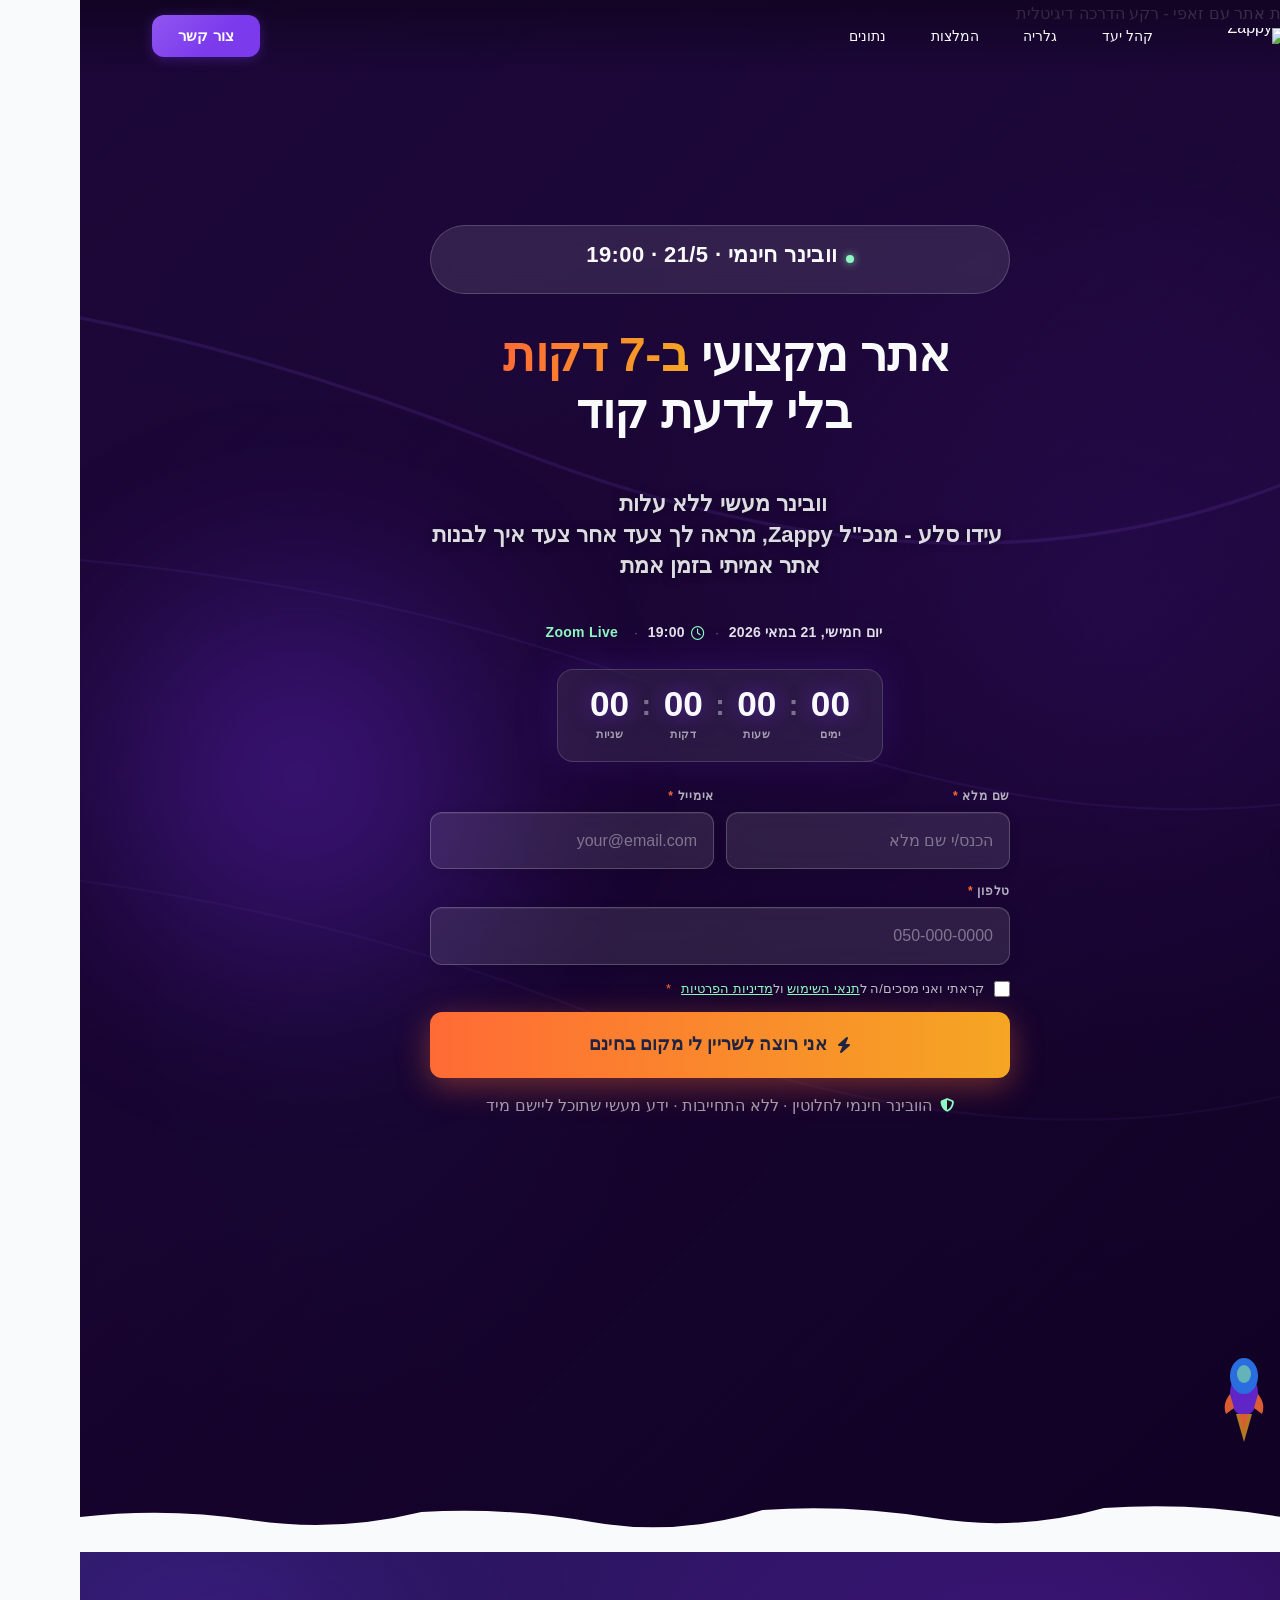
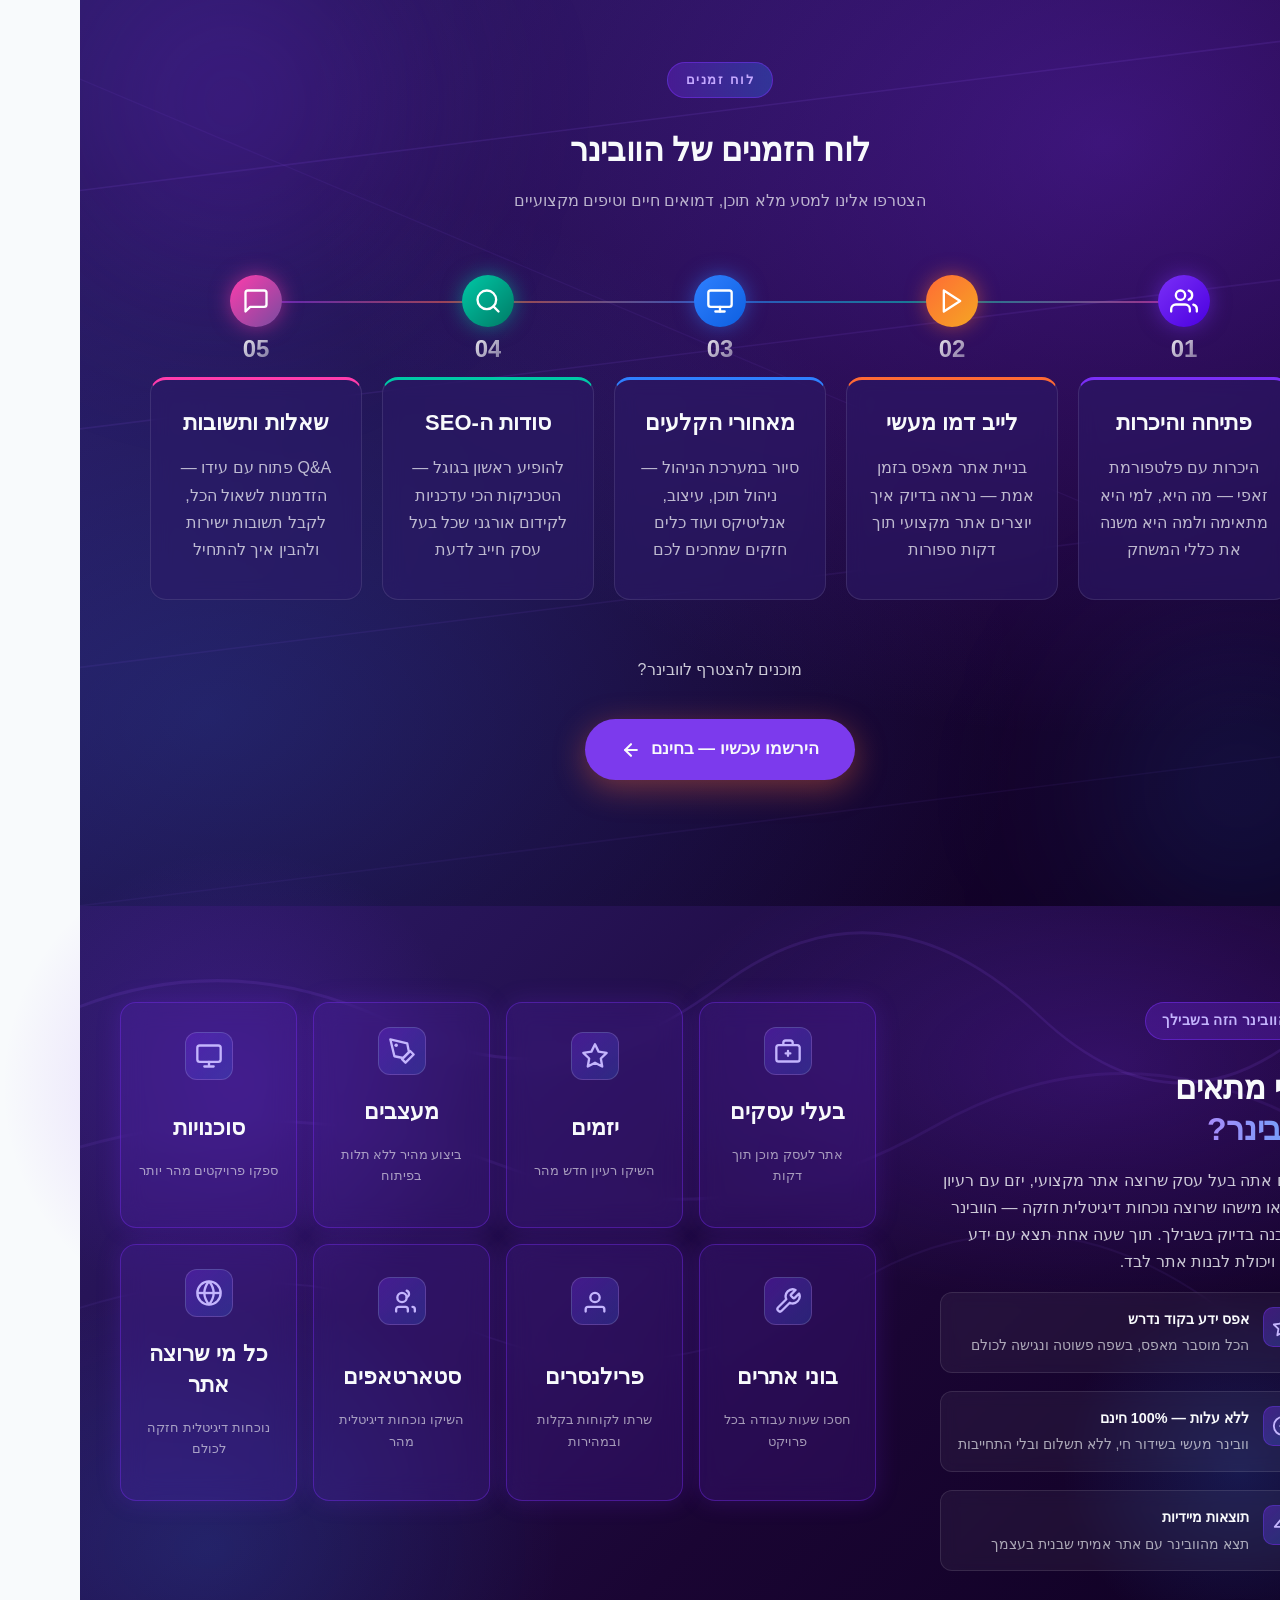
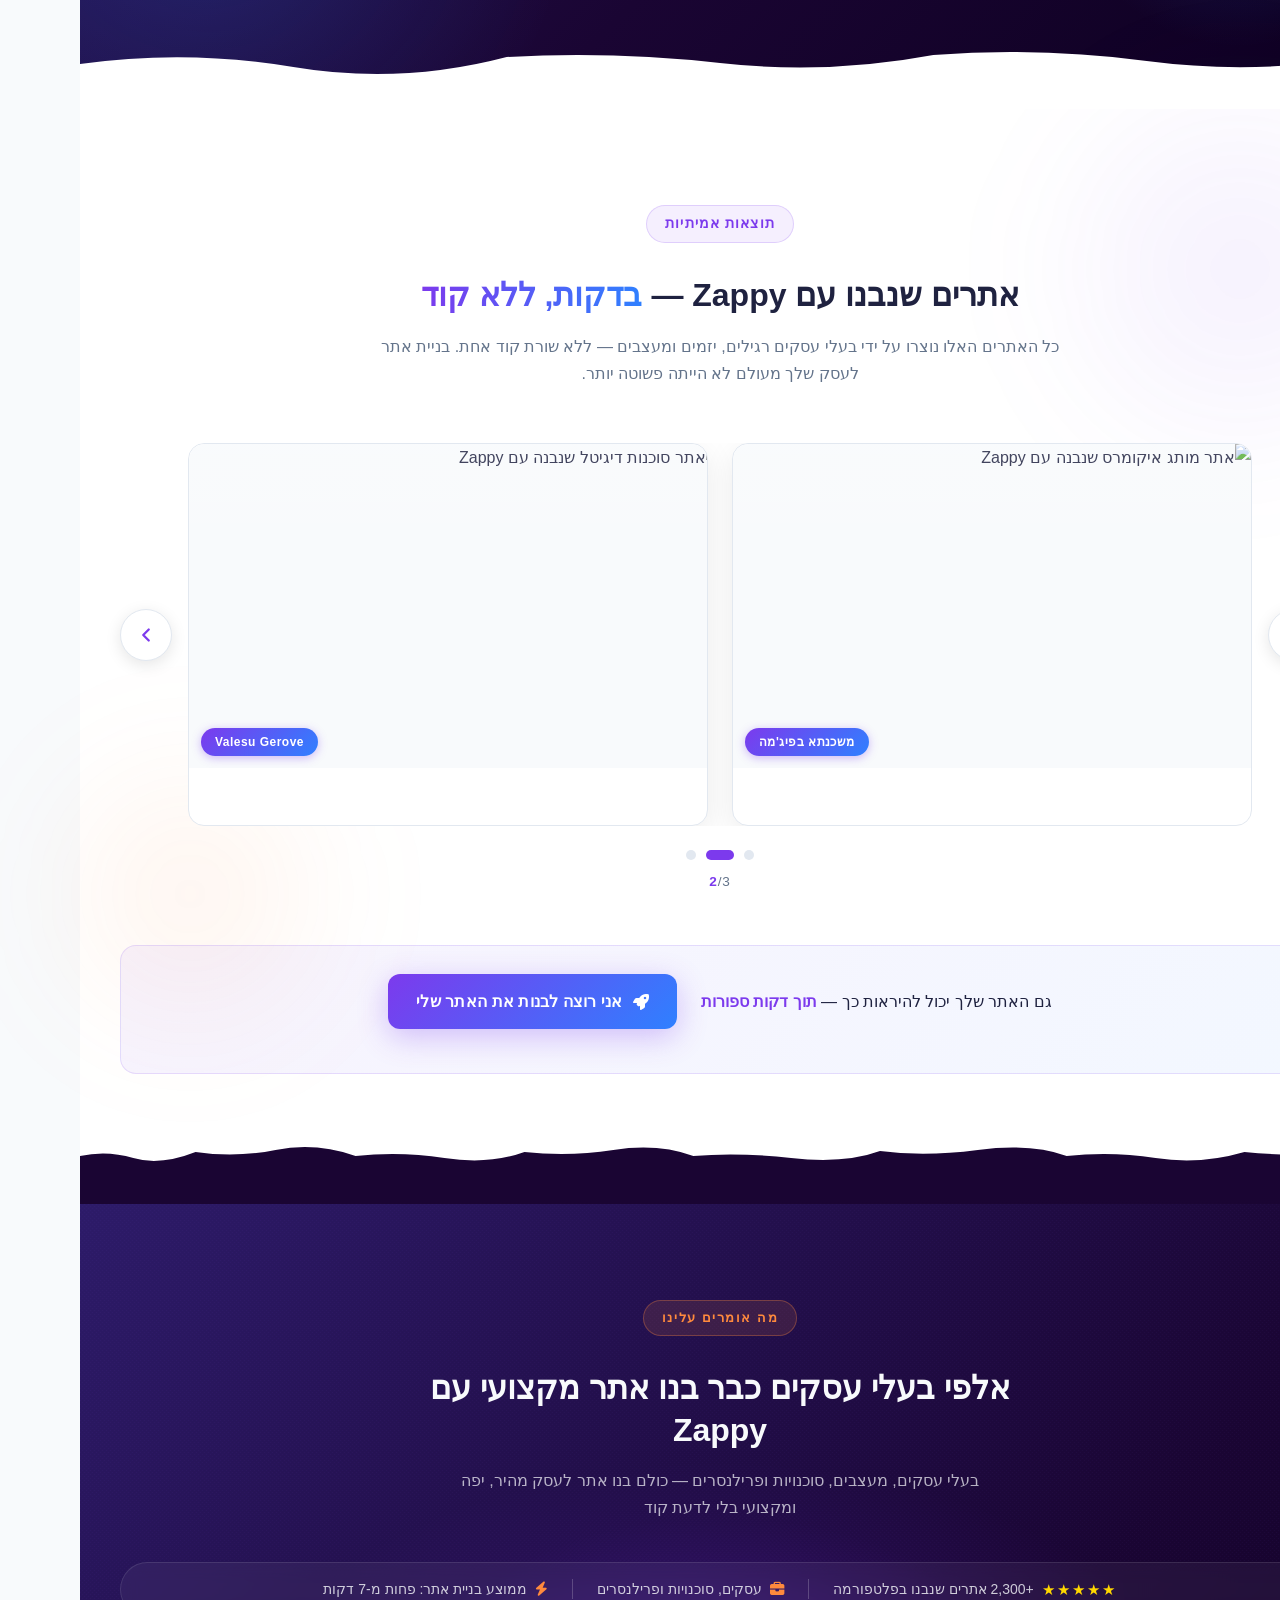
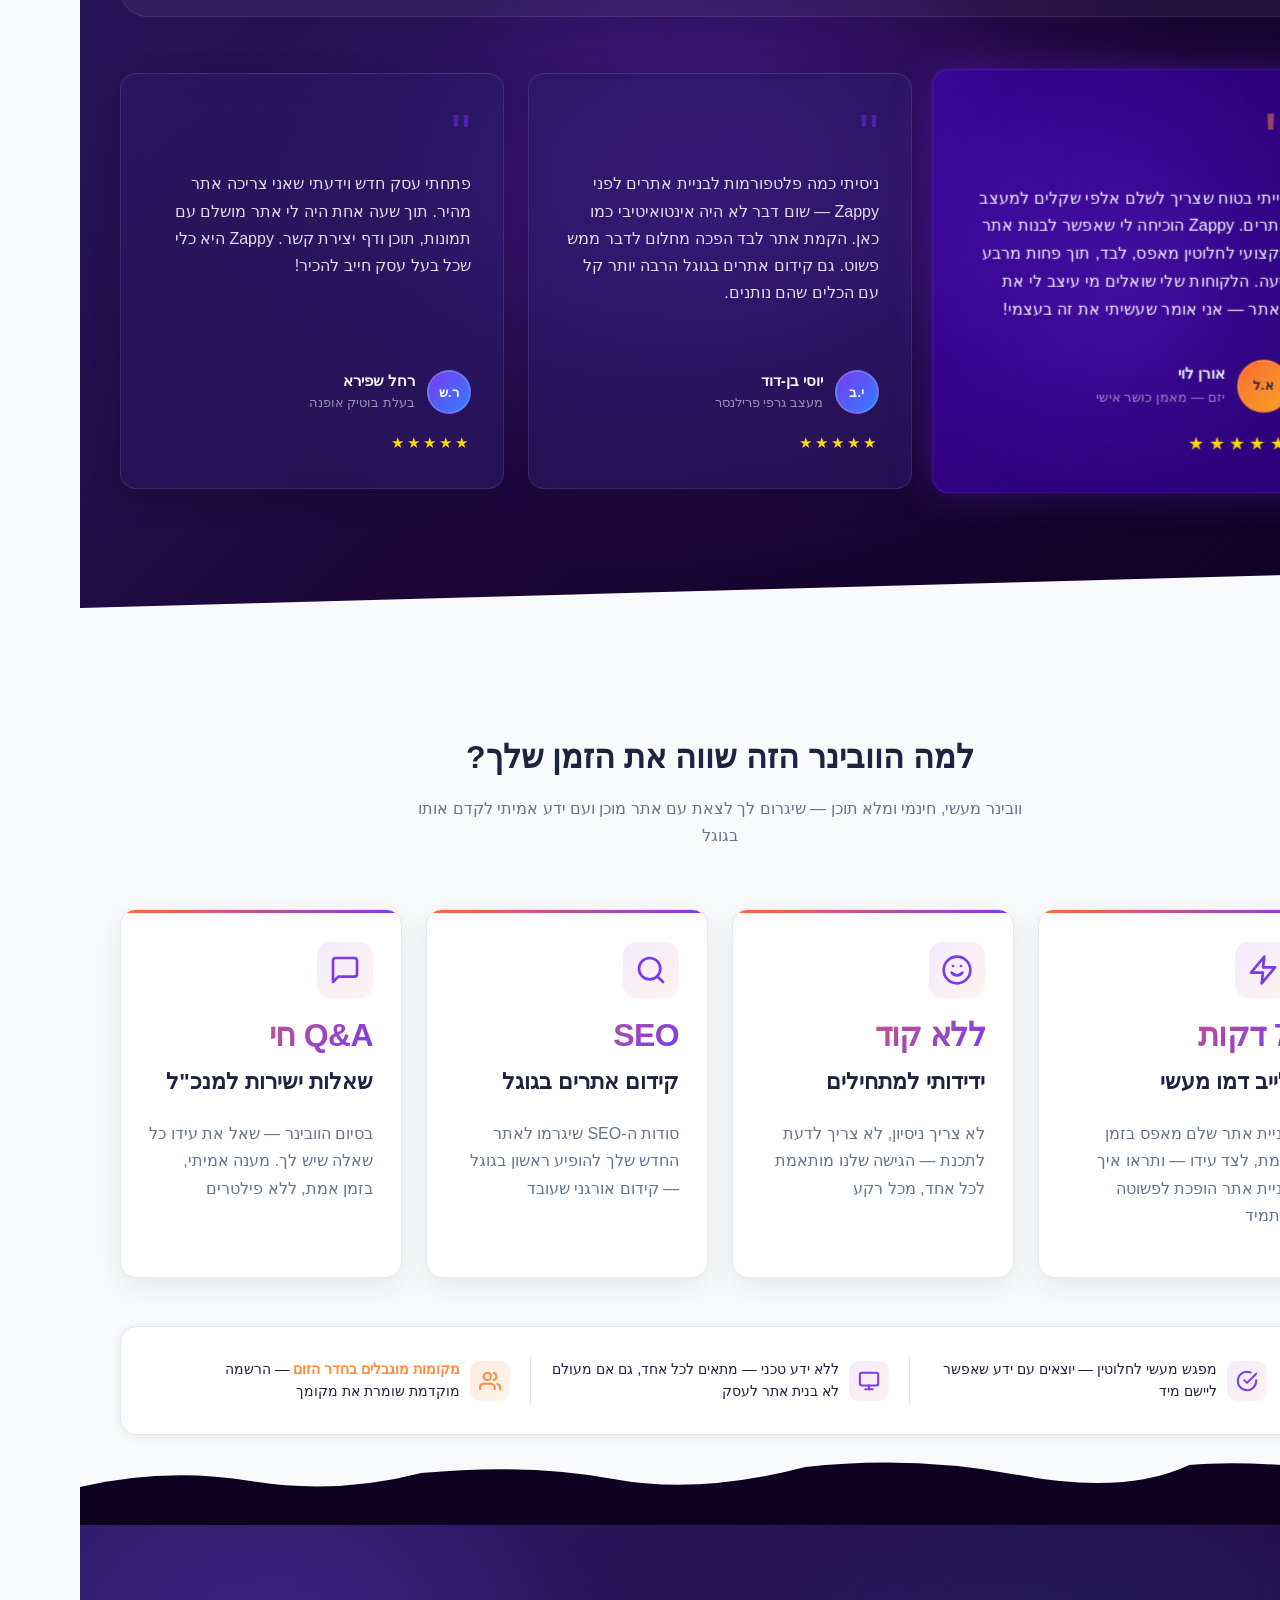
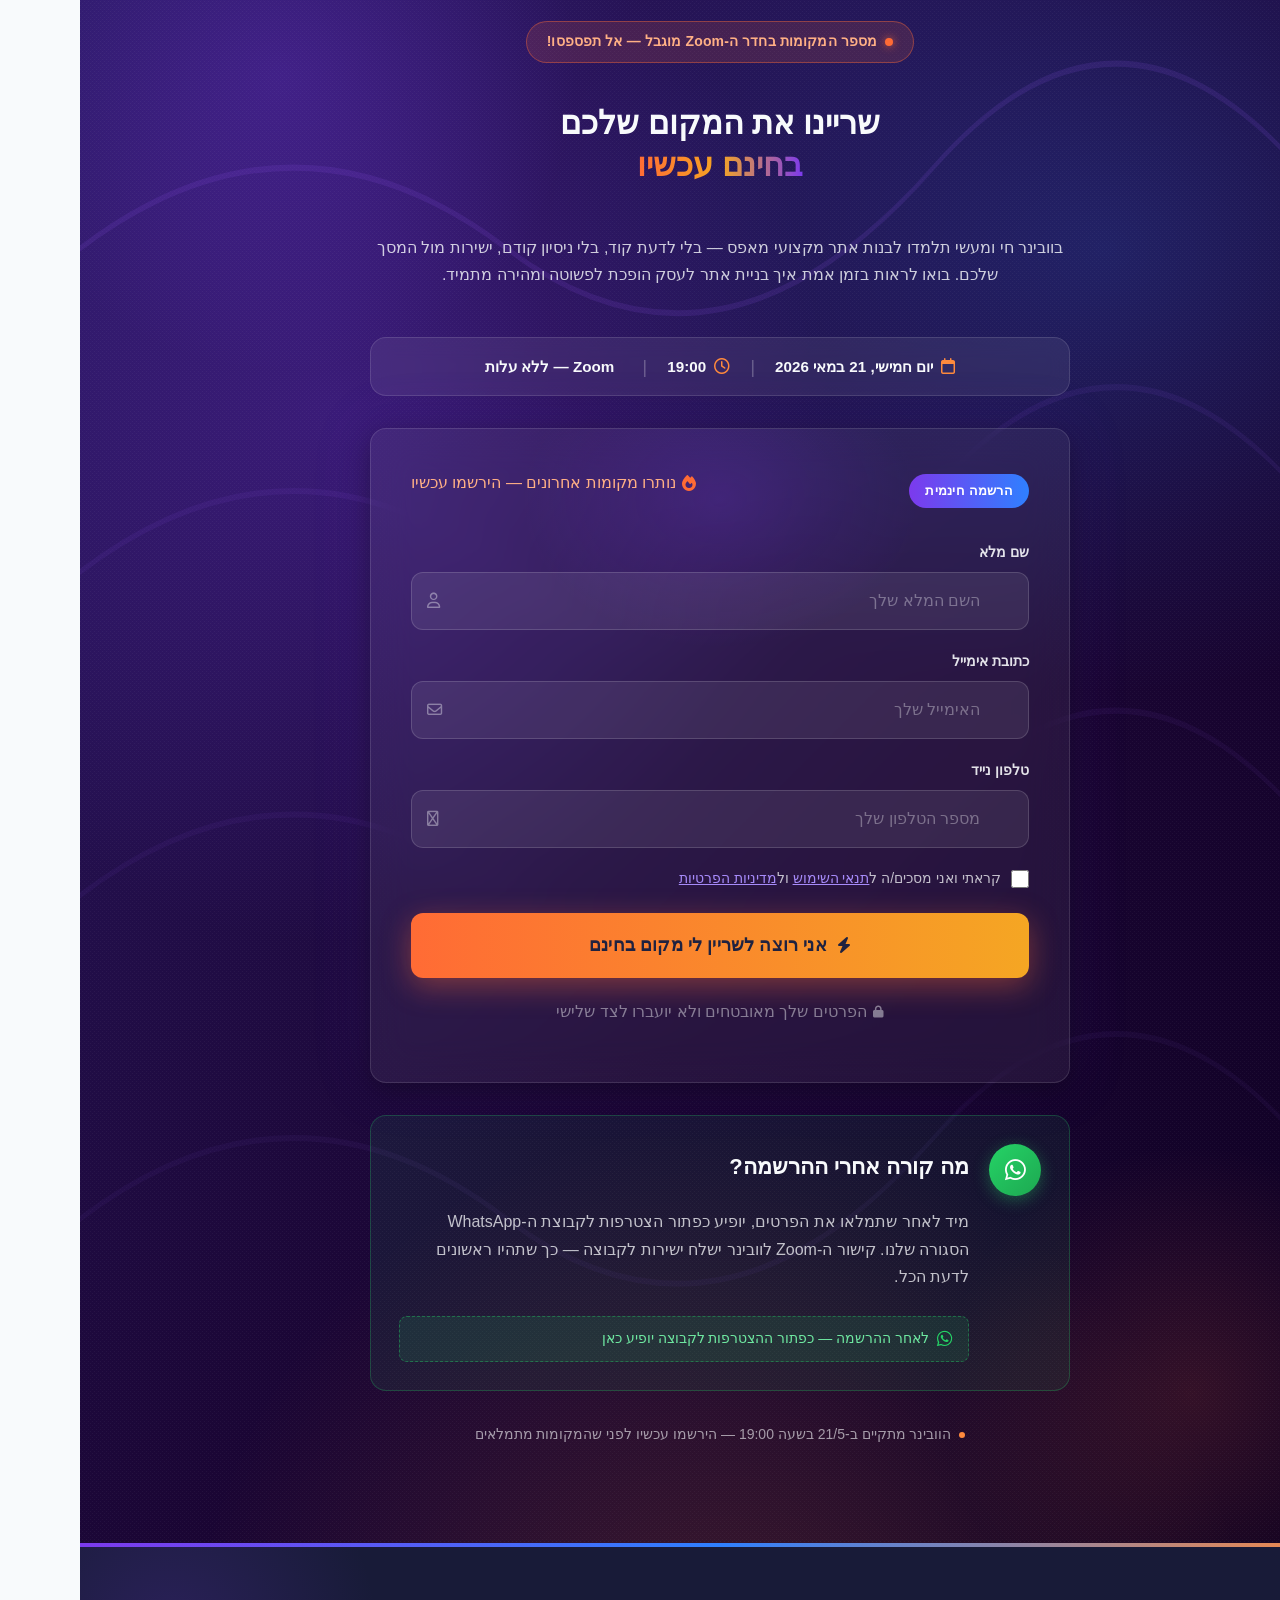
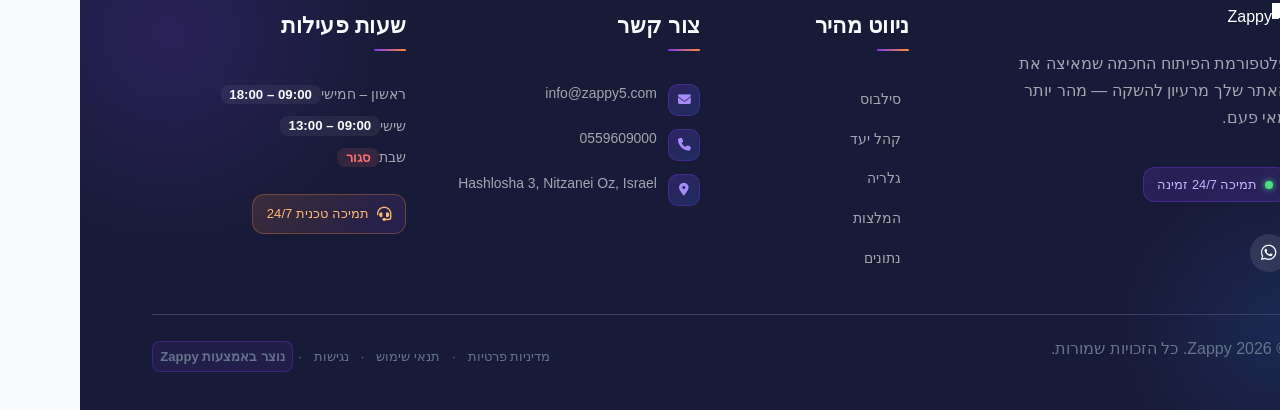
==== commit 9c6ec3f5: "Background sync: Progressive GitHub Sync" ====
--- a/public/index.html
+++ b/public/index.html
@@ -1 +1 @@
-<!doctype html><html dir="rtl" lang="he"><head><meta charset="UTF-8"><meta content="width=device-width,initial-scale=1" name="viewport"><meta content="index, follow" name="robots"><title>בניית אתר — Zappy</title><meta content="Zappy (zappy5.com) is an innovative website-building platform led by CEO Ido, who will host a free live webinar on May 21st at 19:00. The brand is energetic, co" name="description"><meta content="בניית אתר, אתר לעסק, הקמת אתר לבד, קידום אתרים בגוגל, יצרת אתר" name="keywords"><link href="/assets/favicon.ico" rel="icon" type="image/x-icon"><link href="/assets/favicon-16x16.png" rel="icon" type="image/png" sizes="16x16"><link href="/assets/favicon-32x32.png" rel="icon" type="image/png" sizes="32x32"><link href="/assets/favicon-48x48.png" rel="icon" type="image/png" sizes="48x48"><link href="/assets/favicon-192x192.png" rel="icon" type="image/png" sizes="192x192"><link href="/assets/favicon-512x512.png" rel="icon" type="image/png" sizes="512x512"><link href="/assets/apple-touch-icon.png" rel="apple-touch-icon"><script>!function(){"use strict";var t="73a7eb59-eac3-43b3-b8a7-0695184a2c8d",e="https://api.zappy5.com/api/analytics/track",a=18e5,n=2592e6,o=!0,i=!0,r=!0;var s=function(){var e="zappy_visitor_"+t,a=null;try{if(a=localStorage.getItem(e)){var o=JSON.parse(a),i=Date.now();if(i-o.created<n)return o.lastSeen=i,localStorage.setItem(e,JSON.stringify(o)),o.id}}catch(t){console.warn("Zappy Analytics: LocalStorage not available")}var r="zv_"+Date.now()+"_"+Math.random().toString(36).substr(2,9);try{localStorage.setItem(e,JSON.stringify({id:r,created:Date.now(),lastSeen:Date.now()}))}catch(t){}return r}(),c=function(){var e="zappy_session_"+t,n=null;try{if(n=sessionStorage.getItem(e)){var o=JSON.parse(n),i=Date.now();if(i-o.timestamp<a)return o.timestamp=i,sessionStorage.setItem(e,JSON.stringify(o)),o.id}}catch(t){console.warn("Zappy Analytics: SessionStorage not available")}var r="zs_"+Date.now()+"_"+Math.random().toString(36).substr(2,9);try{sessionStorage.setItem(e,JSON.stringify({id:r,timestamp:Date.now()}))}catch(t){}return r}();function l(a,n){n=n||{};var o={website_id:t,event_type:a,page_path:window.location.pathname,referrer:document.referrer||"direct",visitor_id:s,session_id:c,metadata:n};if(navigator.sendBeacon){var i=new Blob([JSON.stringify(o)],{type:"application/json"});navigator.sendBeacon(e,i)}else fetch(e,{method:"POST",headers:{"Content-Type":"application/json"},body:JSON.stringify(o),keepalive:!0}).catch(function(t){console.warn("Zappy Analytics: Failed to track event",t)})}o&&l("pageview",{title:document.title,url:window.location.href}),i&&document.addEventListener("click",function(t){var e=t.target;if("BUTTON"===e.tagName||e.closest("button")){var a="BUTTON"===e.tagName?e:e.closest("button");l("click",{element:"button",text:a.textContent.trim().substring(0,100),id:a.id||null,class:a.className||null})}else if("A"===e.tagName||e.closest("a")){var n="A"===e.tagName?e:e.closest("a");l("navigation",{element:"link",text:n.textContent.trim().substring(0,100),href:n.href,external:n.hostname!==window.location.hostname})}},!0),r&&document.addEventListener("submit",function(t){var e=t.target;l("form_submit",{form_id:e.id||null,form_name:e.name||null,form_action:e.action||null,form_method:e.method||"GET"})},!0);var d=Date.now();window.addEventListener("beforeunload",function(){l("page_unload",{time_on_page:Math.floor((Date.now()-d)/1e3),page_path:window.location.pathname})}),window.zappyAnalytics={track:l,getVisitorId:function(){return s},getSessionId:function(){return c}}}()</script><meta content="בניית אתר — Zappy" property="og:title"><meta content="Zappy (zappy5.com) is an innovative website-building platform led by CEO Ido, who will host a free live webinar on May 21st at 19:00. The brand is energetic, co" property="og:description"><meta content="summary_large_image" name="twitter:card"><meta content="בניית אתר — Zappy" name="twitter:title"><meta content="Zappy (zappy5.com) is an innovative website-building platform led by CEO Ido, who will host a free live webinar on May 21st at 19:00. The brand is energetic, co" name="twitter:description"><script type="application/ld+json">{"@context":"https://schema.org","@graph":[{"@type":"LocalBusiness","@id":"https://zappy.zappy5.app#organization","name":"Zappy","url":"https://zappy.zappy5.app","description":"Zappy (zappy5.com) is an innovative website-building platform led by CEO Ido, who will host a free live webinar on May 21st at 19:00. The brand is energetic, colorful, and empowering — positioning itself as a game-changer that enables anyone to build a professional website from scratch in minutes without coding knowledge. The webinar landing page should feel exciting and urgent, with a countdown timer, limited Zoom spots scarcity element, a registration form, a syllabus section, example websites gallery, and a post-registration WhatsApp group CTA. The tone is friendly, inspiring, accessible, and action-driven.","address":{"@type":"PostalAddress","streetAddress":"Hashlosha 3, Nitzanei Oz, Israel"},"contactPoint":[{"@type":"ContactPoint","contactType":"customer service","email":"info@zappy5.com","telephone":"0559609000"}]},{"@type":"WebSite","@id":"https://zappy.zappy5.app#website","url":"https://zappy.zappy5.app","name":"Zappy","publisher":{"@id":"https://zappy.zappy5.app#organization"}},{"@type":"ContactPage","@id":"https://zappy.zappy5.app#contactpage","url":"https://zappy.zappy5.app","name":"בניית אתר — Zappy","mainEntity":{"@id":"https://zappy.zappy5.app#organization"},"potentialAction":{"@type":"CommunicateAction","target":{"@type":"EntryPoint","urlTemplate":"https://zappy.zappy5.app/api/email/contact-form","actionPlatform":["http/method=POST"],"contentType":"application/json"},"instrument":[{"@type":"PropertyValue","name":"name","propertyID":"text","valueRequired":true,"description":"הכנס/י שם מלא"},{"@type":"PropertyValue","name":"email","propertyID":"email","valueRequired":true,"description":"your@email.com"},{"@type":"PropertyValue","name":"phone","propertyID":"tel","valueRequired":true,"description":"050-000-0000"},{"@type":"PropertyValue","name":"privacy_consent","propertyID":"checkbox","valueRequired":true}]}}]}</script><meta content="website" property="og:type"><meta content="he_IL" property="og:locale"><link href="https://cdnjs.cloudflare.com/ajax/libs/font-awesome/6.4.0/css/all.min.css" rel="stylesheet"><style>.skip-link{position:absolute;top:0;left:0;transform:translateY(-200%);padding:12px 18px;background:var(--bg-dark,#1a1a1a);color:var(--text-light,#fff);font-weight:600;border-radius:0 0 8px 0;z-index:10000}.skip-link:focus{transform:none;outline:2px solid var(--ring,#fff);outline-offset:2px}:focus-visible{outline:2px solid var(--ring,currentColor);outline-offset:3px}</style><link href="/assets/favicon.ico" rel="icon" type="image/x-icon"><link href="/assets/favicon-16x16.png" rel="icon" type="image/png" sizes="16x16"><link href="/assets/favicon-32x32.png" rel="icon" type="image/png" sizes="32x32"><link href="/assets/favicon-48x48.png" rel="icon" type="image/png" sizes="48x48"><link href="/assets/favicon-192x192.png" rel="icon" type="image/png" sizes="192x192"><link href="/assets/favicon-512x512.png" rel="icon" type="image/png" sizes="512x512"><link href="/assets/apple-touch-icon.png" rel="apple-touch-icon"><link href="https://cdn.jsdelivr.net/npm/vanilla-cookieconsent@3/dist/cookieconsent.css" rel="stylesheet"><script src="https://cdn.jsdelivr.net/npm/vanilla-cookieconsent@3/dist/cookieconsent.umd.js"></script><script src="https://cdn.jsdelivr.net/gh/mickidum/acc_toolbar/acctoolbar/acctoolbar.min.js"></script><style data-zappy-section-v2-css="true">.home-timeline-section{position:relative;overflow:visible;background-color:#1a0533;background-image:radial-gradient(ellipse at 80% 20%,rgba(123,47,247,.35) 0,transparent 55%),radial-gradient(ellipse at 10% 80%,rgba(47,128,255,.2) 0,transparent 50%),linear-gradient(135deg,#2d1b69 0,#1a0533 60%,#0d0020 100%);color:var(--text-light);padding:80px 16px 80px;direction:rtl}.home-timeline-section__bg-decoration{position:absolute;inset:0;pointer-events:none;z-index:0;overflow:hidden}.home-timeline-section__wave-lines{position:absolute;inset:0;width:100%;height:100%}.home-timeline-section__glow-blob{position:absolute;border-radius:50%;filter:blur(80px);pointer-events:none}.home-timeline-section__glow-blob--right{width:500px;height:500px;background:radial-gradient(circle,rgba(123,47,247,.3) 0,transparent 70%);top:-100px;inset-inline-end:-100px}.home-timeline-section__glow-blob--left{width:400px;height:400px;background:radial-gradient(circle,rgba(47,128,255,.2) 0,transparent 70%);bottom:-80px;inset-inline-start:-80px}.home-timeline-section__container{position:relative;z-index:1;max-width:1200px;margin:0 auto}.home-timeline-section__header{text-align:center;margin-bottom:60px}.home-timeline-section__label{display:inline-block;background:linear-gradient(90deg,rgba(123,47,247,.3) 0,rgba(47,128,255,.3) 100%);border:1px solid rgba(123,47,247,.5);color:#c4a8ff;font-size:.8rem;font-weight:700;letter-spacing:.12em;text-transform:uppercase;padding:6px 18px;border-radius:100px;margin-bottom:16px}.home-timeline-section__title{font-family:Syne,Inter,sans-serif;font-size:2rem;font-weight:700;line-height:1.3;color:var(--text-light);margin:0 0 16px;letter-spacing:-.01em}.home-timeline-section__subtitle{font-size:1rem;line-height:1.7;color:rgba(248,250,252,.7);margin:0 auto;max-width:560px}.home-timeline-section__stepper{position:relative;display:grid;grid-template-columns:1fr;gap:24px;direction:rtl}.home-timeline-section__connector-line{display:none}.home-timeline-section__step{display:flex;flex-direction:row;align-items:flex-start;gap:20px}.home-timeline-section__step-top{display:flex;flex-direction:column;align-items:center;flex-shrink:0;gap:10px;min-width:80px}.home-timeline-section__icon-wrap{width:52px;height:52px;border-radius:50%;display:flex;align-items:center;justify-content:center;color:#fff;flex-shrink:0}.home-timeline-section__icon-wrap--1{background:linear-gradient(135deg,#7b2ff7 0,#4a00e0 100%);box-shadow:0 0 20px rgba(123,47,247,.5)}.home-timeline-section__icon-wrap--2{background:linear-gradient(135deg,#ff6b35 0,#f5a623 100%);box-shadow:0 0 20px rgba(255,107,53,.5)}.home-timeline-section__icon-wrap--3{background:linear-gradient(135deg,#2f80ff 0,#0d5fe0 100%);box-shadow:0 0 20px rgba(47,128,255,.5)}.home-timeline-section__icon-wrap--4{background:linear-gradient(135deg,#00c9a7 0,#007a65 100%);box-shadow:0 0 20px rgba(0,201,167,.5)}.home-timeline-section__icon-wrap--5{background:linear-gradient(135deg,#ff3cac 0,#784ba0 100%);box-shadow:0 0 20px rgba(255,60,172,.5)}.home-timeline-section__step-number{font-family:Syne,Inter,sans-serif;font-size:1.5rem;font-weight:800;line-height:1;background:linear-gradient(135deg,rgba(255,255,255,.9) 0,rgba(255,255,255,.4) 100%);-webkit-background-clip:text;-webkit-text-fill-color:transparent;background-clip:text}.home-timeline-section__time-badge{font-size:.7rem;font-weight:600;color:rgba(248,250,252,.55);letter-spacing:.04em;white-space:nowrap;text-align:center}.home-timeline-section__card{background:rgba(45,27,105,.55);border-radius:16px;border:1px solid rgba(255,255,255,.1);padding:20px 22px;color:var(--text-light);flex:1;backdrop-filter:blur(10px);transition:transform .25s ease,box-shadow .25s ease,border-color .25s ease}.home-timeline-section__card:hover{transform:translateY(-4px);box-shadow:0 12px 40px rgba(123,47,247,.3);border-color:rgba(123,47,247,.4)}.home-timeline-section__step--1 .home-timeline-section__card{border-top:3px solid #7b2ff7}.home-timeline-section__step--2 .home-timeline-section__card{border-top:3px solid #ff6b35}.home-timeline-section__step--3 .home-timeline-section__card{border-top:3px solid #2f80ff}.home-timeline-section__step--4 .home-timeline-section__card{border-top:3px solid #00c9a7}.home-timeline-section__step--5 .home-timeline-section__card{border-top:3px solid #ff3cac}.home-timeline-section__card-title{font-family:Syne,Inter,sans-serif;font-size:1.375rem;font-weight:700;line-height:1.4;color:var(--text-light);margin:0 0 10px;text-align:right}.home-timeline-section__card-desc{font-size:1rem;line-height:1.7;color:rgba(248,250,252,.72);margin:0;text-align:right}.home-timeline-section__cta-wrap{text-align:center;margin-top:56px;display:flex;flex-direction:column;align-items:center;gap:20px}.home-timeline-section__cta-label{font-size:1rem;line-height:1.7;color:rgba(248,250,252,.8);margin:0}.home-timeline-section__cta-btn{display:inline-flex;align-items:center;gap:10px;background:linear-gradient(90deg,#ff6b35 0,#f5a623 100%);color:#fff;font-size:1.05rem;font-weight:700;padding:16px 36px;border-radius:100px;border:none;text-decoration:none;cursor:pointer;box-shadow:0 8px 32px rgba(255,107,53,.4);transition:transform .2s ease,box-shadow .2s ease,filter .2s ease;direction:rtl}.home-timeline-section__cta-btn:hover{transform:translateY(-3px) scale(1.03);box-shadow:0 14px 44px rgba(255,107,53,.55);filter:brightness(1.05)}@media (min-width:768px){.home-timeline-section{padding:100px 40px 100px}.home-timeline-section__title{font-size:2.5rem}.home-timeline-section__stepper{grid-template-columns:repeat(5,1fr);gap:0;align-items:start}.home-timeline-section__connector-line{display:block;position:absolute;top:26px;inset-inline-start:calc(10%);inset-inline-end:calc(10%);height:2px;background:linear-gradient(to left,rgba(255,60,172,.6),rgba(0,201,167,.6),rgba(47,128,255,.6),rgba(255,107,53,.6),rgba(123,47,247,.6));z-index:0}.home-timeline-section__step{flex-direction:column;align-items:center;gap:16px;padding:0 10px;position:relative;z-index:1}.home-timeline-section__step-top{align-items:center;width:100%}.home-timeline-section__card{text-align:center;padding:20px 16px}.home-timeline-section__card-title{text-align:center;font-size:1.1rem}.home-timeline-section__card-desc{text-align:center;font-size:.9rem}.home-timeline-section__time-badge{font-size:.68rem}}@media (min-width:1024px){.home-timeline-section{padding:110px 60px 110px}.home-timeline-section__card-title{font-size:1.2rem}.home-timeline-section__card-desc{font-size:.95rem}}@media (max-width:767px){.home-timeline-section{padding:60px 16px 60px}.home-timeline-section__header{margin-bottom:40px}.home-timeline-section__stepper{grid-template-columns:1fr!important}.home-timeline-section__step{flex-direction:row;align-items:flex-start}.home-timeline-section__step-top{min-width:70px}.home-timeline-section__icon-wrap{width:44px;height:44px}.home-timeline-section__card{padding:16px}.home-timeline-section__card-title{font-size:1.1rem}.home-timeline-section__cta-btn{font-size:.95rem;padding:14px 28px}}</style><style data-zappy-section-v2-css="true">.home-zgal-section{position:relative;background-color:#1f2240;background-image:radial-gradient(ellipse 80% 60% at 50% 0,rgba(123,47,247,.18) 0,transparent 65%),radial-gradient(ellipse 50% 40% at 90% 80%,rgba(47,128,255,.12) 0,transparent 60%),linear-gradient(160deg,#2d1b69 0,#1f2240 50%,#0d0020 100%);color:var(--text-light);padding:100px 16px 80px;overflow:hidden;direction:rtl}.home-zgal-section .zgal-bg-waves{position:absolute;top:0;left:0;width:100%;height:100%;pointer-events:none;z-index:0;aria-hidden:true}.home-zgal-section .zgal-container{max-width:1200px;margin:0 auto;position:relative;z-index:1}.home-zgal-section .zgal-header{text-align:center;margin-bottom:48px}.home-zgal-section .zgal-eyebrow{display:inline-block;font-family:Heebo,sans-serif;font-size:.8rem;font-weight:700;letter-spacing:.12em;text-transform:uppercase;color:var(--accent);background:rgba(255,138,61,.12);border:1px solid rgba(255,138,61,.3);border-radius:100px;padding:6px 18px;margin-bottom:16px}.home-zgal-section .zgal-title{font-family:Syne,Heebo,sans-serif;font-size:2rem;font-weight:700;line-height:1.3;color:var(--text-light);margin:0 0 14px;letter-spacing:-.01em}.home-zgal-section .zgal-subtitle{font-family:Heebo,sans-serif;font-size:1rem;line-height:1.7;color:rgba(248,250,252,.7);margin:0;max-width:520px;margin-inline-start:auto;margin-inline-end:auto}.home-zgal-section .zgal-carousel-wrapper{position:relative;display:flex;align-items:center;gap:0}.home-zgal-section .zgal-track{flex:1;position:relative;min-height:520px;overflow:hidden}.home-zgal-section .zgal-slide{position:absolute;top:0;left:0;width:100%;opacity:0;pointer-events:none;transform:translateX(60px);transition:opacity .55s cubic-bezier(.4,0,.2,1),transform .55s cubic-bezier(.4,0,.2,1);will-change:opacity,transform}.home-zgal-section .zgal-slide.zgal-slide-active{opacity:1;pointer-events:auto;transform:translateX(0);position:relative}.home-zgal-section .zgal-slide.zgal-slide-prev{opacity:0;transform:translateX(60px)}.home-zgal-section .zgal-slide.zgal-slide-next{opacity:0;transform:translateX(-60px)}.home-zgal-section .zgal-slide-inner{display:flex;flex-direction:column;align-items:center;gap:0}.home-zgal-section .zgal-image-frame{position:relative;width:100%;max-width:860px;margin:0 auto;border-radius:20px;overflow:hidden;box-shadow:0 24px 80px rgba(0,0,0,.45),0 0 0 1px rgba(255,255,255,.08);background:rgba(45,27,105,.5)}.home-zgal-section .zgal-img{width:100%;height:420px;object-fit:cover;display:block;transition:transform .5s ease}.home-zgal-section .zgal-image-frame:hover .zgal-img{transform:scale(1.03)}.home-zgal-section .zgal-category-badge{position:absolute;top:18px;inset-inline-start:18px;z-index:3;font-family:Heebo,sans-serif;font-size:.78rem;font-weight:700;letter-spacing:.06em;color:#fff;background:linear-gradient(90deg,#7c3aed 0,#2f80ff 100%);border-radius:100px;padding:5px 14px;box-shadow:0 4px 16px rgba(124,58,237,.4)}.home-zgal-section .zgal-image-overlay{position:absolute;inset:0;background:linear-gradient(to top,rgba(15,0,40,.75) 0,transparent 55%);display:flex;align-items:flex-end;justify-content:center;padding-bottom:28px;opacity:0;transition:opacity .35s ease;z-index:2}.home-zgal-section .zgal-image-frame:hover .zgal-image-overlay{opacity:1}.home-zgal-section .zgal-view-btn{display:inline-block;font-family:Heebo,sans-serif;font-size:.9rem;font-weight:700;color:#fff;text-decoration:none;background:linear-gradient(90deg,#ff6b35 0,#f5a623 100%);border-radius:100px;padding:11px 28px;box-shadow:0 8px 28px rgba(255,107,53,.45);transition:transform .2s ease,box-shadow .2s ease}.home-zgal-section .zgal-view-btn:hover{transform:translateY(-2px);box-shadow:0 12px 36px rgba(255,107,53,.55)}.home-zgal-section .zgal-slide-info{text-align:center;padding:28px 24px 12px;max-width:600px;margin:0 auto}.home-zgal-section .zgal-slide-title{font-family:Syne,Heebo,sans-serif;font-size:1.375rem;font-weight:700;line-height:1.4;color:var(--text-light);margin:0 0 10px}.home-zgal-section .zgal-slide-desc{font-family:Heebo,sans-serif;font-size:1rem;line-height:1.7;color:rgba(248,250,252,.72);margin:0 0 18px}.home-zgal-section .zgal-cta-link{display:inline-block;font-family:Heebo,sans-serif;font-size:.9rem;font-weight:600;color:var(--accent);text-decoration:none;border-bottom:1.5px solid rgba(255,138,61,.4);padding-bottom:2px;transition:color .2s,border-color .2s}.home-zgal-section .zgal-cta-link:hover{color:#f5a623;border-color:#f5a623}.home-zgal-section .zgal-nav{flex-shrink:0;width:52px;height:52px;border-radius:50%;border:1.5px solid rgba(255,255,255,.18);background:rgba(45,27,105,.55);backdrop-filter:blur(10px);color:var(--text-light);display:flex;align-items:center;justify-content:center;cursor:pointer;transition:background .25s,border-color .25s,transform .2s;z-index:5;position:relative}.home-zgal-section .zgal-nav:hover{background:rgba(124,58,237,.5);border-color:rgba(124,58,237,.6);transform:scale(1.08)}.home-zgal-section .zgal-nav svg{width:20px;height:20px}.home-zgal-section .zgal-nav-prev{margin-inline-start:0;margin-inline-end:16px}.home-zgal-section .zgal-nav-next{margin-inline-start:16px;margin-inline-end:0}.home-zgal-section .zgal-dots{display:flex;justify-content:center;gap:10px;margin-top:28px}.home-zgal-section .zgal-dot{width:10px;height:10px;border-radius:50%;border:none;background:rgba(255,255,255,.2);cursor:pointer;transition:background .3s,transform .3s,width .3s;padding:0}.home-zgal-section .zgal-dot.zgal-dot-active{background:linear-gradient(90deg,#ff6b35,#f5a623);width:28px;border-radius:100px;transform:none}.home-zgal-section .zgal-dot:hover:not(.zgal-dot-active){background:rgba(255,255,255,.45)}.home-zgal-section .zgal-counter{text-align:center;font-family:Heebo,sans-serif;font-size:.85rem;color:rgba(248,250,252,.45);margin-top:12px;letter-spacing:.06em}.home-zgal-section .zgal-counter #zgalCurrent{color:var(--text-light);font-weight:700}.home-zgal-section .zgal-counter-sep{margin:0 4px}.home-zgal-section .zgal-bottom-cta{text-align:center;margin-top:52px}.home-zgal-section .zgal-main-cta{display:inline-flex;align-items:center;gap:8px;font-family:Heebo,sans-serif;font-size:1rem;font-weight:700;color:#fff;text-decoration:none;background:linear-gradient(90deg,#ff6b35 0,#f5a623 100%);border-radius:10px;padding:16px 36px;border:none;box-shadow:0 8px 32px rgba(255,107,53,.4);transition:transform .25s ease,box-shadow .25s ease;cursor:pointer}.home-zgal-section .zgal-main-cta:hover{transform:translateY(-3px);box-shadow:0 14px 44px rgba(255,107,53,.55)}@media (max-width:768px){.home-zgal-section{padding:100px 12px 60px}.home-zgal-section .zgal-title{font-size:1.6rem}.home-zgal-section .zgal-carousel-wrapper{gap:0}.home-zgal-section .zgal-nav{width:40px;height:40px}.home-zgal-section .zgal-nav svg{width:16px;height:16px}.home-zgal-section .zgal-nav-prev{margin-inline-end:8px}.home-zgal-section .zgal-nav-next{margin-inline-start:8px}.home-zgal-section .zgal-img{height:240px}.home-zgal-section .zgal-track{min-height:380px}.home-zgal-section .zgal-slide-info{padding:20px 8px 8px}.home-zgal-section .zgal-slide-title{font-size:1.1rem}.home-zgal-section .zgal-bottom-cta{margin-top:36px}.home-zgal-section .zgal-main-cta{padding:14px 24px;font-size:.95rem}}@media (min-width:769px){.home-zgal-section{padding:120px 40px 100px}.home-zgal-section .zgal-title{font-size:2.4rem}.home-zgal-section .zgal-img{height:460px}.home-zgal-section .zgal-track{min-height:580px}}</style><link href="/styles.css" rel="stylesheet"><style id="zappy-dropdown-submenu-styles">#navMenu li:has(.sub-menu),.nav-menu li:has(.sub-menu),.navbar li:has(.sub-menu),nav li:has(.sub-menu){position:relative}#navMenu .sub-menu,.nav-menu .sub-menu,.navbar .sub-menu,nav .sub-menu{display:block!important;position:absolute!important;top:100%;left:0;min-width:220px;background:#fff;border-radius:8px;box-shadow:0 8px 25px rgba(0,0,0,.15);padding:8px 0;opacity:0;visibility:hidden;transform:translateY(10px);transition:all .3s ease;z-index:1000;list-style:none;pointer-events:none}#navMenu li:hover>.sub-menu,.nav-menu li:hover>.sub-menu,.navbar li:hover>.sub-menu,nav li:hover>.sub-menu{opacity:1!important;visibility:visible!important;transform:translateY(0)!important;pointer-events:auto!important}.sub-menu li{list-style:none;margin:0;padding:0}.sub-menu a{display:block!important;padding:10px 16px!important;color:var(--text-dark,#333)!important;font-weight:500;text-decoration:none;white-space:nowrap;transition:background-color .2s}.sub-menu .zappy-nav-child>a{padding-left:28px!important;font-size:.9em!important;opacity:.85!important}[dir=rtl] .sub-menu .zappy-nav-child>a,html[lang=ar] .sub-menu .zappy-nav-child>a,html[lang=he] .sub-menu .zappy-nav-child>a{padding-left:10px!important;padding-right:28px!important}.sub-menu .zappy-nav-parent>a{font-weight:600!important}.sub-menu a:hover{background-color:#f5f5f5}[dir=rtl] .nav-menu .sub-menu,[dir=rtl] .navbar .sub-menu,[dir=rtl] nav .sub-menu,html[lang=ar] .nav-menu .sub-menu,html[lang=ar] .navbar .sub-menu,html[lang=ar] nav .sub-menu,html[lang=he] .nav-menu .sub-menu,html[lang=he] .navbar .sub-menu,html[lang=he] nav .sub-menu{left:auto!important;right:0!important}.sub-menu:empty,.sub-menu:not(:has(li)):not(:has(> a)),.sub-menu:not(:has(li:not(.zappy-hidden-menu-item))):not(:has(> a)){display:none!important;opacity:0!important;visibility:hidden!important;pointer-events:none!important}li:has(.menu-group-title):hover>.sub-menu{opacity:1!important;visibility:visible!important;transform:translateY(0)!important;pointer-events:auto!important}#navMenu>li>.menu-group-title,.nav-menu>li>.menu-group-title{display:inline-block;padding:.5rem 1rem;cursor:default;user-select:none}@media (max-width:768px){#navMenu .sub-menu,.nav-menu .sub-menu,.navbar .sub-menu,nav .sub-menu{position:static!important;transform:none!important;box-shadow:none!important;background:0 0!important;max-height:0;overflow:hidden;opacity:0;visibility:hidden;transition:max-height .3s ease,opacity .3s ease;padding:0!important;border-radius:0!important}#navMenu .sub-menu.mobile-expanded,.nav-menu .sub-menu.mobile-expanded,.navbar .sub-menu.mobile-expanded{max-height:none!important;overflow-y:visible!important;opacity:1!important;visibility:visible!important;padding:8px 0 8px 16px!important}[dir=rtl] .sub-menu.mobile-expanded,html[lang=he] .sub-menu.mobile-expanded{padding:8px 16px 8px 0!important}#navMenu li:hover>.sub-menu,.nav-menu li:hover>.sub-menu,.navbar li:hover>.sub-menu,nav li:hover>.sub-menu{opacity:0;visibility:hidden;pointer-events:none}#navMenu li>.sub-menu.mobile-expanded,.nav-menu li>.sub-menu.mobile-expanded,.navbar li>.sub-menu.mobile-expanded,nav li>.sub-menu.mobile-expanded{opacity:1!important;visibility:visible!important;pointer-events:auto!important}#navMenu li:has(.sub-menu),.nav-menu li:has(.sub-menu),.navbar li:has(.sub-menu),nav li:has(.sub-menu){display:flex!important;flex-wrap:wrap!important;align-items:center!important;position:relative!important;min-height:44px!important}#navMenu li:has(.sub-menu)>a,.nav-menu li:has(.sub-menu)>a,.navbar li:has(.sub-menu)>a,nav li:has(.sub-menu)>a{flex:1!important;min-width:0!important}#navMenu li:has(.sub-menu)>.menu-group-title,.nav-menu li:has(.sub-menu)>.menu-group-title,.navbar li:has(.sub-menu)>.menu-group-title,nav li:has(.sub-menu)>.menu-group-title{flex:1!important;min-width:0!important;padding:0!important;line-height:inherit!important}#navMenu li:has(.sub-menu)>.sub-menu,.nav-menu li:has(.sub-menu)>.sub-menu,.navbar li:has(.sub-menu)>.sub-menu,nav li:has(.sub-menu)>.sub-menu{flex-basis:100%!important;width:100%!important}#navMenu li:has(.sub-menu)>a [class*=arrow],#navMenu li:has(.sub-menu)>a [class*=chevron],.nav-menu li:has(.sub-menu)>a .fa-angle-down,.nav-menu li:has(.sub-menu)>a .fa-chevron-down,.nav-menu li:has(.sub-menu)>a [class*=arrow],.nav-menu li:has(.sub-menu)>a [class*=chevron],nav li:has(.sub-menu)>a [class*=arrow],nav li:has(.sub-menu)>a [class*=chevron]{display:none!important;visibility:hidden!important}.mobile-submenu-toggle{display:flex!important;align-items:center!important;justify-content:center!important;width:44px!important;height:auto!important;background:0 0!important;border:none!important;cursor:pointer!important;color:var(--text-light)!important;position:static!important;flex-shrink:0!important;align-self:stretch!important;z-index:2!important;padding:0!important;margin:0!important}.mobile-submenu-toggle::after{content:''!important;width:0!important;height:0!important;border-left:6px solid transparent!important;border-right:6px solid transparent!important;border-top:7px solid currentColor!important;transition:transform .3s ease!important}.mobile-submenu-toggle.expanded::after{transform:rotate(180deg)!important}.sub-menu a{padding:10px 0!important;display:block!important;color:var(--text-light)!important;white-space:normal!important}.sub-menu .zappy-nav-child>a{padding-left:28px!important;font-size:.9em!important;opacity:.85!important}[dir=rtl] .sub-menu .zappy-nav-child>a,html[lang=ar] .sub-menu .zappy-nav-child>a,html[lang=he] .sub-menu .zappy-nav-child>a{padding-left:0!important;padding-right:28px!important}.sub-menu .zappy-nav-parent>a{font-weight:600!important}#navMenu.active,.nav-menu.active{max-width:100vw!important;overflow-x:hidden!important;box-sizing:border-box!important}.navbar .sub-menu li a,.zappy-products-dropdown .sub-menu a,nav.navbar .sub-menu li a{color:var(--text-light)!important}}@media (min-width:769px){.mobile-submenu-toggle{display:none!important}}</style><style id="zappy-widget-visibility">html[dir=rtl] .whatsapp-float{right:20px!important;left:auto!important}html:not([dir]) .whatsapp-float,html[dir=ltr] .whatsapp-float{left:20px!important;right:auto!important}html[dir=rtl] #mic-access-tool-general-button,html[dir=rtl] #mic-init-access-tool #mic-access-tool-general-button,html[dir=rtl] #mic-init-access-tool .mic-access-tool-general-button,html[dir=rtl] ._access-icon,html[dir=rtl] .mic-access-tool-general-button{left:20px!important;right:auto!important}html:not([dir]) #mic-access-tool-general-button,html:not([dir]) #mic-init-access-tool #mic-access-tool-general-button,html:not([dir]) #mic-init-access-tool .mic-access-tool-general-button,html:not([dir]) ._access-icon,html:not([dir]) .mic-access-tool-general-button,html[dir=ltr] #mic-access-tool-general-button,html[dir=ltr] #mic-init-access-tool #mic-access-tool-general-button,html[dir=ltr] #mic-init-access-tool .mic-access-tool-general-button,html[dir=ltr] ._access-icon,html[dir=ltr] .mic-access-tool-general-button{right:20px!important;left:auto!important}@media (max-width:768px){.whatsapp-float{display:flex!important}}@media (min-width:769px){.whatsapp-float{display:flex!important}}@media (max-width:768px){#mic-access-tool-general-button,#mic-init-access-tool #mic-access-tool-general-button,#mic-init-access-tool .mic-access-tool-general-button,._access-icon,.mic-access-tool-general-button{display:flex!important;visibility:visible!important;opacity:1!important;pointer-events:auto!important}#mic-access-tool-box.opened-mic-access-tool,#mic-init-access-tool #mic-access-tool-box.opened-mic-access-tool,.mic-access-tool-box.opened-mic-access-tool{visibility:visible!important;opacity:1!important;pointer-events:auto!important}}@media (min-width:769px){#mic-access-tool-general-button,#mic-init-access-tool #mic-access-tool-general-button,#mic-init-access-tool .mic-access-tool-general-button,._access-icon,.mic-access-tool-general-button{display:flex!important;visibility:visible!important;opacity:1!important;pointer-events:auto!important}#mic-access-tool-box.opened-mic-access-tool,#mic-init-access-tool #mic-access-tool-box.opened-mic-access-tool,.mic-access-tool-box.opened-mic-access-tool{visibility:visible!important;opacity:1!important;pointer-events:auto!important}}</style></head><body><a href="#main" class="skip-link">דלג לתוכן הראשי</a><nav class="navbar" dir="rtl"><button class="mobile-toggle" aria-label="Menu" id="mobileToggle"><svg viewBox="0 0 24 24" fill="none" height="24" width="24" class="hamburger-icon"><path d="M3 12h18M3 6h18M3 18h18" stroke="currentColor" stroke-width="2" stroke-linecap="round"></path></svg> <svg viewBox="0 0 24 24" fill="none" height="24" width="24" class="close-icon" style="display:none"><path d="M18 6L6 18M6 6l12 12" stroke="currentColor" stroke-width="2" stroke-linecap="round"></path></svg></button> <button class="phone-header-btn" aria-label="Call" data-phone="0559609000"><svg viewBox="0 0 24 24" fill="currentColor" height="20" width="20"><path d="M22 16.92v3a2 2 0 0 1-2.18 2 19.79 19.79 0 0 1-8.63-3.07 19.5 19.5 0 0 1-6-6 19.79 19.79 0 0 1-3.07-8.67A2 2 0 0 1 4.11 2h3a2 2 0 0 1 2 1.72 12.84 12.84 0 0 0 .7 2.81 2 2 0 0 1-.45 2.11L8.09 9.91a16 16 0 0 0 6 6l1.27-1.27a2 2 0 0 1 2.11-.45 12.84 12.84 0 0 0 2.81.7A2 2 0 0 1 22 16.92z"></path></svg></button><div class="nav-container"><div class="nav-right-group"><div class="nav-brand"><a href="/" class="logo-link"><img alt="Zappy" class="logo" src="/assets/zappy-webinar-web-development-platform-saas-logo-1779097196991-94u380.webp?v=1779097197235-5ypl6f"></a></div><ul class="nav-menu" id="navMenu"><li><a href="#audience">קהל יעד</a></li><li><a href="#gallery">גלריה</a></li><li><a href="#testimonials">המלצות</a></li><li><a href="#stats">נתונים</a></li></ul></div><div class="nav-cta-container"><a href="#cta" class="nav-cta-btn">צור קשר</a></div></div></nav><script></script><main id="main"><section class="index-hero-section" data-layout-spec="בית-hero" dir="rtl" data-band-index="0" id="index-hero-section" data-hero-type="fullscreen-scrim" data-zappy-content-align="upper-center" style="min-height:1552.04px !important"><div class="hero-bg-wrapper"><img alt="וובינר בניית אתר עם זאפי - רקע הדרכה דיגיטלית" class="hero-bg-img" src="/assets/site-index-hero-image-1.webp" data-element-id="img-1778748199516-mvdpzzd1n" data-element-type="image" height="700" width="1200" data-context="Immersive mesh-gradient tech webinar atmosphere: a dynamic modern workspace with glowing screens showing colorful website builder interfaces, violet and electric blue light bloom, subtle pixel-dot texture, orange accent highlights, cinematic depth of field, professional Israeli tech startup vibe, ultra-wide 16:9 format for full-bleed hero background" data-hero-background="true" data-hero-bg="true" data-placeholder="index-hero-image-1" fetchpriority="high" loading="eager"></div><div class="hero-scrim" aria-hidden="true"></div><svg viewBox="0 0 1200 700" xmlns="http://www.w3.org/2000/svg" aria-hidden="true" data-no-icon-edit="true" preserveAspectRatio="xMidYMid slice" class="hero-deco-waves"><path d="M-100,150 Q200,80 500,200 T1000,120 T1400,180" stroke="#9B5FFF" stroke-width="1.5" fill="none" opacity="0.12"></path><path d="M-100,280 Q300,200 600,320 T1100,240 T1400,300" stroke="#9B5FFF" stroke-width="1" fill="none" opacity="0.08"></path><path d="M-100,420 Q250,340 550,460 T1050,380 T1400,440" stroke="#9B5FFF" stroke-width="1" fill="none" opacity="0.06"></path></svg><div class="hero-deco-blob" aria-hidden="true"></div><div class="hero-container" data-zappy-align-target="true"><div class="hero-content-group"><div class="hero-badge" style="justify-content:center;width:100%;text-align:center"><span class="hero-badge-dot"></span> <span><h3>וובינר חינמי · 21/5 · 19:00</h3></span></div><h1 class="hero-headline" data-zappy-text-width="custom" style="max-width:1400px;text-align:center;width:100%;font-size:3.5rem;outline:none;margin-left:auto;margin-right:auto">אתר מקצועי&nbsp;<span class="hero-headline-accent" style="color:rgb(31, 34, 64) !important">ב-7 דקות</span>&nbsp;<br>&nbsp;בלי לדעת קוד</h1><h3 class="hero-subtitle" style="text-align:center">וובינר מעשי ללא עלות&nbsp;<br>&nbsp;עידו סלע - מנכ"ל Zappy, מראה לך צעד אחר צעד איך לבנות אתר אמיתי בזמן אמת</h3><div class="hero-meta-line" style="justify-content:center;width:100%;text-align:center"><span class="hero-meta-item"><br><i class="fa-regular" aria-hidden="true" data-element-id="icon-1778748199514-drav4l0hq" data-element-type="icon" data-icon-type="fontawesome" style="cursor:pointer;font-size:12px !important;color:rgb(143, 247, 193)"></i> יום חמישי, 21 במאי 2026 </span><span class="hero-meta-sep" aria-hidden="true">·</span> <span class="hero-meta-item"><i class="fa-regular fa-clock" aria-hidden="true" data-element-id="icon-1778748199514-v6ygkuccm" data-element-type="icon" data-icon-type="fontawesome" style="cursor:pointer"></i> 19:00 </span><span class="hero-meta-sep" aria-hidden="true">·</span><span class="hero-meta-item hero-meta-zoom"><i class="fa-solid" aria-hidden="true" data-element-id="icon-1778748199515-jm0et57gq" data-element-type="icon" data-icon-type="fontawesome" style="font-size:15px !important;color:rgb(143, 247, 193);cursor:pointer"></i><span style="font-size:0.875rem;letter-spacing:0.02em">Zoom Live</span></span></div><div class="hero-countdown" aria-label="ספירה לאחור לוובינר"><div class="countdown-block"><span class="countdown-num" id="cd-days">03</span> <span class="countdown-label">ימים</span></div><p><span class="countdown-colon" aria-hidden="true">:</span></p><div class="countdown-block" style="justify-content:center;width:100%;text-align:center;margin-left:0px;margin-right:0px"><span class="countdown-num" style="outline:none" id="cd-hours">05</span> <span class="countdown-label">שעות</span></div><p><span class="countdown-colon" aria-hidden="true">:</span></p><div class="countdown-block"><span class="countdown-num" id="cd-minutes">34</span> <span class="countdown-label">דקות</span></div><p><span class="countdown-colon" aria-hidden="true">:</span></p><div class="countdown-block"><span class="countdown-num" id="cd-seconds">00</span> <span class="countdown-label">שניות</span></div></div><form class="contact-form hero-form" novalidate=""><div class="hero-form-fields"><div class="hero-form-field"><label class="hero-form-label" for="hero-name">שם מלא</label> <input class="hero-input" name="name" required="" type="text" autocomplete="name" id="hero-name" placeholder="הכנס/י שם מלא"></div><div class="hero-form-field"><label class="hero-form-label" for="hero-email">אימייל</label> <input class="hero-input" name="email" required="" type="email" autocomplete="email" id="hero-email" placeholder="your@email.com"></div><div class="hero-form-field"><label class="hero-form-label" for="hero-phone">טלפון</label> <input class="hero-input" name="phone" required="" type="tel" autocomplete="tel" id="hero-phone" placeholder="050-000-0000"></div></div><div class="privacy-consent"><label class="privacy-consent-label"><input class="privacy-consent-checkbox" name="privacy_consent" required="" type="checkbox"> <span>קראתי ואני מסכים/ה ל<a href="/terms" target="_blank">תנאי השימוש</a> ול<a href="/privacy" target="_blank">מדיניות הפרטיות</a></span></label></div><button class="hero-cta-btn" data-element-id="btn-1778748199512-cktbffnxo" data-element-type="button" data-native-element="true" style="color:rgb(31, 34, 64) !important" type="submit"><i class="fa-solid fa-bolt" aria-hidden="true"></i> אני רוצה לשריין לי מקום בחינם</button><p class="hero-form-reassurance"><i class="fa-solid fa-shield-halved" aria-hidden="true" data-element-id="icon-1778748199515-65i2wb8d5" data-element-type="icon" data-icon-type="fontawesome"></i> הוובינר חינמי לחלוטין · ללא התחייבות · ידע מעשי שתוכל ליישם מיד</p></form></div></div><div class="hero-deco-rocket" aria-hidden="true"><svg viewBox="0 0 72 90" xmlns="http://www.w3.org/2000/svg" fill="none" height="90" width="72" aria-hidden="true" data-no-icon-edit="true"><ellipse cx="36" cy="42" fill="#7B2FF7" rx="14" ry="22" opacity="0.9"></ellipse><ellipse cx="36" cy="24" fill="#2F80FF" rx="14" ry="18"></ellipse><path d="M22 42 Q14 52 18 62 L26 56 Z" fill="#FF6B35"></path><path d="M50 42 Q58 52 54 62 L46 56 Z" fill="#FF6B35"></path><ellipse cx="36" cy="22" fill="#8FF7C1" rx="7" ry="9" opacity="0.7"></ellipse><path d="M28 62 Q36 90 36 90 Q36 90 44 62 Z" fill="#F5A623" opacity="0.85"></path><path d="M32 62 Q36 80 36 80 Q36 80 40 62 Z" fill="#FF6B35"></path></svg></div><div class="hero-bottom-divider-wrapper"><svg viewBox="0 0 1200 80" xmlns="http://www.w3.org/2000/svg" aria-hidden="true" data-no-icon-edit="true" preserveAspectRatio="none"><path d="M0,80 L0,45 Q80,35 160,48 T320,40 Q400,35 480,50 T640,38 Q720,32 800,46 T960,36 Q1040,30 1120,44 T1200,38 L1200,80 Z" fill="var(--bg-light)"></path></svg></div></section><section class="home-timeline-section" data-layout-spec="Home-timeline" dir="rtl" id="zappy-section-1" data-zappy-section="true"><div class="home-timeline-section__bg-decoration" aria-hidden="true"><svg viewBox="0 0 1200 600" xmlns="http://www.w3.org/2000/svg" aria-hidden="true" data-no-icon-edit="true" preserveAspectRatio="none" class="home-timeline-section__wave-lines"><line x1="0" x2="1200" y1="150" y2="50" opacity="0.12" stroke="#9B5FFF" stroke-width="1"></line><line x1="0" x2="1200" y1="300" y2="200" opacity="0.10" stroke="#9B5FFF" stroke-width="1"></line><line x1="0" x2="1200" y1="450" y2="350" opacity="0.08" stroke="#9B5FFF" stroke-width="1"></line><line x1="0" x2="1200" y1="600" y2="500" opacity="0.06" stroke="#9B5FFF" stroke-width="1"></line><line x1="0" x2="1200" y1="80" y2="420" opacity="0.07" stroke="#9B5FFF" stroke-width="0.8"></line></svg><div class="home-timeline-section__glow-blob home-timeline-section__glow-blob--right" aria-hidden="true"></div><div class="home-timeline-section__glow-blob home-timeline-section__glow-blob--left" aria-hidden="true"></div></div><div class="home-timeline-section__container"><div class="home-timeline-section__header"><p class="zappy-editable"><span class="home-timeline-section__label">לוח זמנים</span></p><h2 class="home-timeline-section__title">לוח הזמנים של הוובינר</h2><p class="home-timeline-section__subtitle">הצטרפו אלינו למסע מלא תוכן, דמואים חיים וטיפים מקצועיים</p></div><div class="zappy-preserve-css-grid home-timeline-section__stepper" style="display:grid;--zappy-grid-cols:repeat(5, minmax(0, 1fr));grid-template-columns:repeat(5, minmax(0, 1fr));align-items:stretch !important" data-original-gap="0px" data-original-item-width="960" data-zappy-auto-grid="true" data-zappy-explicit-columns="true" id="zappy-auto-grid-1779099535735-t0w3br" data-zappy-grid-align="start"><div class="home-timeline-section__connector-line" aria-hidden="true"></div><article class="home-timeline-section__step home-timeline-section__step--1" data-grid-item-index="1"><div class="home-timeline-section__step-top"><div class="home-timeline-section__icon-wrap home-timeline-section__icon-wrap--1"><svg viewBox="0 0 24 24" xmlns="http://www.w3.org/2000/svg" fill="none" height="28" width="28" data-element-type="icon" data-icon-type="svg" aria-hidden="true" stroke="currentColor" stroke-linecap="round" stroke-linejoin="round" stroke-width="2"><path d="M17 21v-2a4 4 0 0 0-4-4H5a4 4 0 0 0-4 4v2"></path><circle cx="9" cy="7" r="4"></circle><path d="M23 21v-2a4 4 0 0 0-3-3.87"></path><path d="M16 3.13a4 4 0 0 1 0 7.75"></path></svg></div><div class="home-timeline-section__step-number home-timeline-section__step-number--1">01</div></div><div class="card-darkCard home-timeline-section__card"><h3 class="home-timeline-section__card-title">פתיחה והיכרות</h3><p class="home-timeline-section__card-desc">היכרות עם פלטפורמת זאפי — מה היא, למי היא מתאימה ולמה היא משנה את כללי המשחק</p></div></article><article class="home-timeline-section__step home-timeline-section__step--2" data-grid-item-index="2"><div class="home-timeline-section__step-top"><div class="home-timeline-section__icon-wrap home-timeline-section__icon-wrap--2"><svg viewBox="0 0 24 24" xmlns="http://www.w3.org/2000/svg" fill="none" height="28" width="28" data-element-type="icon" data-icon-type="svg" aria-hidden="true" stroke="currentColor" stroke-linecap="round" stroke-linejoin="round" stroke-width="2"><polygon points="5 3 19 12 5 21 5 3"></polygon></svg></div><div class="home-timeline-section__step-number home-timeline-section__step-number--2">02</div></div><div class="card-darkCard home-timeline-section__card"><h3 class="home-timeline-section__card-title">לייב דמו מעשי</h3><p class="home-timeline-section__card-desc">בניית אתר מאפס בזמן אמת — נראה בדיוק איך יוצרים אתר מקצועי תוך דקות ספורות</p></div></article><article class="home-timeline-section__step home-timeline-section__step--3" data-grid-item-index="3"><div class="home-timeline-section__step-top"><div class="home-timeline-section__icon-wrap home-timeline-section__icon-wrap--3"><svg viewBox="0 0 24 24" xmlns="http://www.w3.org/2000/svg" fill="none" height="28" width="28" data-element-type="icon" data-icon-type="svg" aria-hidden="true" stroke="currentColor" stroke-linecap="round" stroke-linejoin="round" stroke-width="2"><rect height="14" rx="2" width="20" x="2" y="3" ry="2"></rect><line x1="8" x2="16" y1="21" y2="21"></line><line x1="12" x2="12" y1="17" y2="21"></line></svg></div><div class="home-timeline-section__step-number home-timeline-section__step-number--3">03</div></div><div class="card-darkCard home-timeline-section__card"><h3 class="home-timeline-section__card-title">מאחורי הקלעים</h3><p class="home-timeline-section__card-desc">סיור במערכת הניהול — ניהול תוכן, עיצוב, אנליטיקס ועוד כלים חזקים שמחכים לכם</p></div></article><article class="home-timeline-section__step home-timeline-section__step--4" data-grid-item-index="4"><div class="home-timeline-section__step-top"><div class="home-timeline-section__icon-wrap home-timeline-section__icon-wrap--4"><svg viewBox="0 0 24 24" xmlns="http://www.w3.org/2000/svg" fill="none" height="28" width="28" data-element-type="icon" data-icon-type="svg" aria-hidden="true" stroke="currentColor" stroke-linecap="round" stroke-linejoin="round" stroke-width="2"><circle cx="11" cy="11" r="8"></circle><line x1="21" x2="16.65" y1="21" y2="16.65"></line></svg></div><div class="home-timeline-section__step-number home-timeline-section__step-number--4">04</div></div><div class="card-darkCard home-timeline-section__card"><h3 class="home-timeline-section__card-title">סודות ה-SEO</h3><p class="home-timeline-section__card-desc">להופיע ראשון בגוגל — הטכניקות הכי עדכניות לקידום אורגני שכל בעל עסק חייב לדעת</p></div></article><article class="home-timeline-section__step home-timeline-section__step--5" data-grid-item-index="5"><div class="home-timeline-section__step-top"><div class="home-timeline-section__icon-wrap home-timeline-section__icon-wrap--5"><svg viewBox="0 0 24 24" xmlns="http://www.w3.org/2000/svg" fill="none" height="28" width="28" data-element-type="icon" data-icon-type="svg" aria-hidden="true" stroke="currentColor" stroke-linecap="round" stroke-linejoin="round" stroke-width="2"><path d="M21 15a2 2 0 0 1-2 2H7l-4 4V5a2 2 0 0 1 2-2h14a2 2 0 0 1 2 2z"></path></svg></div><div class="home-timeline-section__step-number home-timeline-section__step-number--5">05</div></div><div class="card-darkCard home-timeline-section__card"><h3 class="home-timeline-section__card-title">שאלות ותשובות</h3><p class="home-timeline-section__card-desc">Q&amp;A פתוח עם עידו — הזדמנות לשאול הכל, לקבל תשובות ישירות ולהבין איך להתחיל</p></div></article></div><div class="home-timeline-section__cta-wrap"><p class="home-timeline-section__cta-label">מוכנים להצטרף לוובינר?</p><p class="zappy-editable"><a href="#register" class="btn-primary home-timeline-section__cta-btn" data-element-id="btn-1779099535643-7wcznf97x" data-element-type="button" data-native-element="true"><span>הירשמו עכשיו — בחינם</span> <svg viewBox="0 0 24 24" xmlns="http://www.w3.org/2000/svg" fill="none" height="20" width="20" data-element-type="icon" data-icon-type="svg" aria-hidden="true" stroke="currentColor" stroke-linecap="round" stroke-linejoin="round" stroke-width="2.5"><line x1="19" x2="5" y1="12" y2="12"></line><polyline points="12 19 5 12 12 5"></polyline></svg></a></p></div></div></section><section class="index-audience-section" data-layout-spec="בית-audience" dir="rtl" data-band-index="2" id="audience"><div class="ias-bg-blob ias-blob-1" aria-hidden="true"></div><div class="ias-bg-blob ias-blob-2" aria-hidden="true"></div><svg viewBox="0 0 1200 400" xmlns="http://www.w3.org/2000/svg" aria-hidden="true" data-no-icon-edit="true" preserveAspectRatio="none" class="ias-wave-lines"><path d="M0,50 Q150,20 300,60 T600,40 T900,55 T1200,35" stroke="#9B5FFF" stroke-width="1.5" fill="none" opacity="0.12"></path><path d="M0,120 Q200,90 400,130 T800,110 T1200,125" stroke="#9B5FFF" stroke-width="1.5" fill="none" opacity="0.09"></path><path d="M0,200 Q180,170 360,210 T720,190 T1080,205 T1200,195" stroke="#9B5FFF" stroke-width="1" fill="none" opacity="0.07"></path></svg><div class="ias-container"><div class="ias-layout"><div class="ias-content-col"><div class="ias-eyebrow"><span class="ias-eyebrow-dot"></span> <span>הוובינר הזה בשבילך</span></div><h2 class="ias-heading">למי מתאים<br><span class="ias-heading-accent" style="color:rgb(31, 34, 64) !important">הוובינר?</span></h2><p class="ias-desc">בין אם אתה בעל עסק שרוצה אתר מקצועי, יזם עם רעיון חדש, או מישהו שרוצה נוכחות דיגיטלית חזקה — הוובינר הזה נבנה בדיוק בשבילך. תוך שעה אחת תצא עם ידע אמיתי ויכולת לבנות אתר לבד.</p><div class="ias-reassurance"><div class="ias-reassurance-icon" aria-hidden="true"><svg viewBox="0 0 24 24" xmlns="http://www.w3.org/2000/svg" fill="none" height="22" width="22" data-element-type="icon" data-icon-type="svg"><path d="M12 2L15.09 8.26L22 9.27L17 14.14L18.18 21.02L12 17.77L5.82 21.02L7 14.14L2 9.27L8.91 8.26L12 2Z" stroke="currentColor" stroke-width="2" stroke-linejoin="round"></path></svg></div><div class="ias-reassurance-text"><strong>אפס ידע בקוד נדרש</strong> <span>הכל מוסבר מאפס, בשפה פשוטה ונגישה לכולם</span></div></div><div class="ias-reassurance"><div class="ias-reassurance-icon" aria-hidden="true"><svg viewBox="0 0 24 24" xmlns="http://www.w3.org/2000/svg" fill="none" height="22" width="22" data-element-type="icon" data-icon-type="svg"><circle cx="12" cy="12" r="10" stroke="currentColor" stroke-width="2"></circle><path d="M9 12L11 14L15 10" stroke="currentColor" stroke-width="2" stroke-linecap="round" stroke-linejoin="round"></path></svg></div><div class="ias-reassurance-text"><strong>ללא עלות — 100% חינם</strong> <span>וובינר מעשי בשידור חי, ללא תשלום ובלי התחייבות</span></div></div><div class="ias-reassurance"><div class="ias-reassurance-icon" aria-hidden="true"><svg viewBox="0 0 24 24" xmlns="http://www.w3.org/2000/svg" fill="none" height="22" width="22" data-element-type="icon" data-icon-type="svg"><path d="M13 2L3 14H12L11 22L21 10H12L13 2Z" stroke="currentColor" stroke-width="2" stroke-linejoin="round"></path></svg></div><div class="ias-reassurance-text"><strong>תוצאות מיידיות</strong> <span>תצא מהוובינר עם אתר אמיתי שבנית בעצמך</span></div></div></div><div class="ias-tiles-col"><div class="zappy-preserve-css-grid ias-tiles-grid" style="--zappy-grid-cols:repeat(4, minmax(0, 1fr));display:grid;grid-template-columns:repeat(4, minmax(0, 1fr));align-items:stretch !important" data-original-gap="16px" data-original-item-width="177" data-zappy-auto-grid="true" data-zappy-explicit-columns="true" id="zappy-auto-grid-1778765219771-lxay51"><div class="ias-tile ias-tile--glow" style="display:flex !important;flex-direction:column !important;justify-content:center !important;align-items:center !important;align-self:stretch !important;height:100% !important" data-grid-item-index="0"><div class="ias-tile-icon"><svg viewBox="0 0 24 24" xmlns="http://www.w3.org/2000/svg" fill="none" height="28" width="28" data-element-type="icon" data-icon-type="svg"><path d="M20 7H4C2.9 7 2 7.9 2 9V19C2 20.1 2.9 21 4 21H20C21.1 21 22 20.1 22 19V9C22 7.9 21.1 7 20 7Z" stroke="currentColor" stroke-width="2"></path><path d="M16 7V5C16 3.9 15.1 3 14 3H10C8.9 3 8 3.9 8 5V7" stroke="currentColor" stroke-width="2"></path><path d="M12 12V16M10 14H14" stroke="currentColor" stroke-width="2" stroke-linecap="round"></path></svg></div><div class="ias-tile-content"><h3 class="ias-tile-title">בעלי עסקים</h3><p class="ias-tile-benefit">אתר לעסק מוכן תוך דקות</p></div></div><div class="ias-tile" data-grid-item-index="1"><div class="ias-tile-icon"><svg viewBox="0 0 24 24" xmlns="http://www.w3.org/2000/svg" fill="none" height="28" width="28" data-element-type="icon" data-icon-type="svg"><path d="M12 2L15.09 8.26L22 9.27L17 14.14L18.18 21.02L12 17.77L5.82 21.02L7 14.14L2 9.27L8.91 8.26L12 2Z" stroke="currentColor" stroke-width="2" stroke-linejoin="round"></path></svg></div><div class="ias-tile-content"><h3 class="ias-tile-title">יזמים</h3><p class="ias-tile-benefit">השיקו רעיון חדש מהר</p></div></div><div class="ias-tile" data-grid-item-index="2"><div class="ias-tile-icon"><svg viewBox="0 0 24 24" xmlns="http://www.w3.org/2000/svg" fill="none" height="28" width="28" data-element-type="icon" data-icon-type="svg"><path d="M12 19L19 12L22 15L15 22L12 19Z" stroke="currentColor" stroke-width="2" stroke-linejoin="round"></path><path d="M18 13L16.5 5.5L2 2L5.5 16.5L13 18L18 13Z" stroke="currentColor" stroke-width="2" stroke-linejoin="round"></path><circle cx="7" cy="7" r="1.5" fill="currentColor"></circle></svg></div><div class="ias-tile-content"><h3 class="ias-tile-title">מעצבים</h3><p class="ias-tile-benefit">ביצוע מהיר ללא תלות בפיתוח</p></div></div><div class="ias-tile ias-tile--glow-orange" data-grid-item-index="3"><div class="ias-tile-icon"><svg viewBox="0 0 24 24" xmlns="http://www.w3.org/2000/svg" fill="none" height="28" width="28" data-element-type="icon" data-icon-type="svg"><rect height="14" rx="2" width="20" x="2" y="3" stroke="currentColor" stroke-width="2"></rect><path d="M8 21H16M12 17V21" stroke="currentColor" stroke-width="2" stroke-linecap="round"></path></svg></div><div class="ias-tile-content"><h3 class="ias-tile-title">סוכנויות</h3><p class="ias-tile-benefit">ספקו פרויקטים מהר יותר</p></div></div><div class="ias-tile" data-grid-item-index="4"><div class="ias-tile-icon"><svg viewBox="0 0 24 24" xmlns="http://www.w3.org/2000/svg" fill="none" height="28" width="28" data-element-type="icon" data-icon-type="svg"><path d="M14.7 6.3a1 1 0 000 1.4l1.6 1.6a1 1 0 001.4 0l3.77-3.77a6 6 0 01-7.94 7.94l-6.91 6.91a2.12 2.12 0 01-3-3l6.91-6.91a6 6 0 017.94-7.94l-3.76 3.76z" stroke="currentColor" stroke-width="2" stroke-linejoin="round"></path></svg></div><div class="ias-tile-content"><h3 class="ias-tile-title">בוני אתרים</h3><p class="ias-tile-benefit">חסכו שעות עבודה בכל פרויקט</p></div></div><div class="ias-tile" data-grid-item-index="5"><div class="ias-tile-icon"><svg viewBox="0 0 24 24" xmlns="http://www.w3.org/2000/svg" fill="none" height="28" width="28" data-element-type="icon" data-icon-type="svg"><path d="M20 21V19C20 17.9 19.1 17 18 17H6C4.9 17 4 17.9 4 19V21" stroke="currentColor" stroke-width="2" stroke-linecap="round"></path><circle cx="12" cy="9" r="4" stroke="currentColor" stroke-width="2"></circle></svg></div><div class="ias-tile-content"><h3 class="ias-tile-title">פרילנסרים</h3><p class="ias-tile-benefit">שרתו לקוחות בקלות ובמהירות</p></div></div><div class="ias-tile" data-grid-item-index="6"><div class="ias-tile-icon"><svg viewBox="0 0 24 24" xmlns="http://www.w3.org/2000/svg" fill="none" height="28" width="28" data-element-type="icon" data-icon-type="svg"><path d="M17 21V19C17 17.9 16.1 17 15 17H9C7.9 17 7 17.9 7 19V21" stroke="currentColor" stroke-width="2" stroke-linecap="round"></path><circle cx="12" cy="9" r="4" stroke="currentColor" stroke-width="2"></circle><path d="M23 21V19C23 17.9 22.1 17 21 17" stroke="currentColor" stroke-width="2" stroke-linecap="round"></path><path d="M16 3.13C17.1 3.64 18 4.74 18 6C18 7.26 17.1 8.36 16 8.87" stroke="currentColor" stroke-width="2" stroke-linecap="round"></path></svg></div><div class="ias-tile-content"><h3 class="ias-tile-title">סטארטאפים</h3><p class="ias-tile-benefit">השיקו נוכחות דיגיטלית מהר</p></div></div><div class="ias-tile ias-tile--glow" data-grid-item-index="7"><div class="ias-tile-icon"><svg viewBox="0 0 24 24" xmlns="http://www.w3.org/2000/svg" fill="none" height="28" width="28" data-element-type="icon" data-icon-type="svg"><circle cx="12" cy="12" r="10" stroke="currentColor" stroke-width="2"></circle><path d="M2 12H22" stroke="currentColor" stroke-width="2"></path><path d="M12 2C9.33 5.33 8 8.67 8 12C8 15.33 9.33 18.67 12 22" stroke="currentColor" stroke-width="2"></path><path d="M12 2C14.67 5.33 16 8.67 16 12C16 15.33 14.67 18.67 12 22" stroke="currentColor" stroke-width="2"></path></svg></div><div class="ias-tile-content"><h3 class="ias-tile-title">כל מי שרוצה אתר</h3><p class="ias-tile-benefit">נוכחות דיגיטלית חזקה לכולם</p></div></div></div></div></div></div><div class="ias-divider-wrapper"><svg viewBox="0 0 1200 90" xmlns="http://www.w3.org/2000/svg" aria-hidden="true" data-no-icon-edit="true" preserveAspectRatio="none"><path d="M0,90 L0,45 Q100,30 200,48 T400,38 Q500,32 600,44 T800,36 Q900,28 1000,42 T1200,38 L1200,90 Z" fill="#FFFFFF"></path></svg></div></section><section class="index-gallery-section" data-layout-spec="בית-gallery" dir="rtl" data-band-index="3" id="gallery"><div class="gallery-blob gallery-blob-1" aria-hidden="true"></div><div class="gallery-blob gallery-blob-2" aria-hidden="true"></div><div class="gallery-container"><div class="gallery-intro"><p><span class="gallery-eyebrow">תוצאות אמיתיות</span></p><h2 class="gallery-heading">אתרים שנבנו עם Zappy — <span class="gallery-heading-accent" style="color:rgb(248, 250, 252) !important">בדקות, ללא קוד</span></h2><p class="gallery-subtext">כל האתרים האלו נוצרו על ידי בעלי עסקים רגילים, יזמים ומעצבים — ללא שורת קוד אחת. בניית אתר לעסק שלך מעולם לא הייתה פשוטה יותר.</p></div><div class="gal2-carousel" id="gal2Carousel"><button class="gal2-nav gal2-prev" aria-label="הקודם" data-element-id="btn-1779105009137-5xtxdg411" data-element-type="button" data-native-element="true" id="gal2Prev"><svg viewBox="0 0 24 24" fill="none" height="22" width="22" stroke="currentColor" stroke-linecap="round" stroke-linejoin="round" stroke-width="2.5"><polyline points="9 18 15 12 9 6"></polyline></svg></button><div class="gal2-track-wrapper"><div class="gal2-track" id="gal2Track"><div class="zappy-preserve-css-grid gal2-slide" style="--zappy-grid-cols:repeat(2, minmax(0, 1fr));display:grid;grid-template-columns:repeat(2, minmax(0, 1fr));align-items:stretch !important" data-original-gap="24px" data-original-item-width="520" data-zappy-auto-grid="true" data-zappy-explicit-columns="true" id="zappy-auto-grid-1779105009286-etxxsa" data-slide="0"><article class="gallery-card" data-grid-item-index="0" style="justify-content:center;width:100%;margin-left:0px;margin-right:0px;text-align:center"><div class="gallery-card-frame"><div class="gallery-card-reflection" aria-hidden="true"></div><div style="position:relative !important;overflow:hidden !important;width:519px !important;max-width:100% !important;margin-left:auto !important;margin-right:auto !important;height:324px !important;display:block !important" data-element-id="img-1778765291298-8v5lrgjlk" data-element-type="image" data-zappy-card-slot-fill="1" data-zappy-wrapper-margins-applied="true" data-zappy-zoom-clip="true" data-zappy-zoom-wrapper="true" data-zappy-zoom-wrapper-align="center" data-zappy-zoom-wrapper-height="324px" data-zappy-zoom-wrapper-width="519px" data-zappy-zoom-wrapper-width-mode="px"><img alt="אתר מסעדה מקצועי שנבנה עם Zappy" class="gallery-img" src="/assets/site-index-service-image-1-1779106379163-wthm86.webp?v=1779106381923" data-element-id="img-1778765291298-8v5lrgjlk" data-element-type="image" height="460" width="700" data-zappy-object-position="50% 50%" data-zappy-original-height="323.8035888671875" data-zappy-original-width="518.857177734375" data-zappy-zoom="1.04" decoding="async" style="object-position:50% 50% !important;margin:0px !important;left:-7.34457% !important;top:-2% !important;width:114.689% !important;height:104% !important;max-width:none !important;max-height:none !important;display:block !important;object-fit:cover !important;position:absolute !important"></div><div class="gallery-card-overlay"><span class="gallery-card-badge">Shine Fresh</span></div></div><div class="gallery-card-meta"></div></article><article class="gallery-card" data-grid-item-index="1"><div class="gallery-card-frame"><div class="gallery-card-reflection" aria-hidden="true"></div><div style="position:relative !important;overflow:hidden !important;width:519px !important;max-width:100% !important;margin-left:auto !important;margin-right:auto !important;height:324px !important;display:block !important" data-element-id="img-1778765291298-je8xfqik2" data-element-type="image" data-zappy-card-slot-fill="1" data-zappy-wrapper-margins-applied="true" data-zappy-zoom-clip="true" data-zappy-zoom-wrapper="true" data-zappy-zoom-wrapper-align="center" data-zappy-zoom-wrapper-height="324px" data-zappy-zoom-wrapper-width="519px" data-zappy-zoom-wrapper-width-mode="px"><img alt="אתר קואצ׳ינג מקצועי שנבנה עם Zappy" class="gallery-img" src="/assets/site-index-service-image-2-1779107068907-q3geuv.webp?v=1779107071367" data-element-id="img-1778765291298-je8xfqik2" data-element-type="image" height="340" width="500" data-zappy-object-position="50% 50%" data-zappy-original-height="323.8035888671875" data-zappy-original-width="518.857177734375" data-zappy-zoom="1.04" decoding="async" style="object-position:50% 50% !important;margin:0px !important;left:-8.7717% !important;top:-2% !important;width:117.543% !important;height:104% !important;max-width:none !important;max-height:none !important;display:block !important;object-fit:cover !important;position:absolute !important"></div><div class="gallery-card-overlay"><span class="gallery-card-badge">RealGround</span></div></div><div class="gallery-card-meta"></div></article></div><div class="zappy-preserve-css-grid gal2-slide gal2-slide-active" style="display:grid;--zappy-grid-cols:repeat(2, minmax(0, 1fr));grid-template-columns:repeat(2, minmax(0, 1fr));align-items:stretch !important" data-original-gap="24px" data-original-item-width="520" data-zappy-auto-grid="true" data-zappy-explicit-columns="true" id="zappy-auto-grid-1779108385253-qyyksr" data-slide="1"><article class="gallery-card" data-grid-item-index="0"><div class="gallery-card-frame"><div class="gallery-card-reflection" aria-hidden="true"></div><div style="position:relative !important;overflow:hidden !important;width:540px !important;max-width:100% !important;margin-left:auto !important;margin-right:auto !important;height:337px !important;display:block !important" data-element-id="img-1778765291298-jsyv7mdoa" data-element-type="image" data-zappy-card-slot-fill="1" data-zappy-wrapper-margins-applied="true" data-zappy-zoom-clip="true" data-zappy-zoom-wrapper="true" data-zappy-zoom-wrapper-align="center" data-zappy-zoom-wrapper-height="337px" data-zappy-zoom-wrapper-width="540px" data-zappy-zoom-wrapper-width-mode="px"><img alt="אתר מותג איקומרס שנבנה עם Zappy" class="gallery-img" src="/assets/site-index-service-image-3-1779115328134-hhc37d.webp?v=1779115330435" data-element-id="img-1778765291298-jsyv7mdoa" data-element-type="image" height="340" width="500" data-zappy-object-position="50% 50%" data-zappy-original-height="337.25714111328125" data-zappy-original-width="539.611328125" data-zappy-zoom="1" decoding="async" style="object-position:50% 50% !important;width:100% !important;height:100% !important;object-fit:cover !important;max-width:none !important;display:block !important;margin:0px !important;left:0% !important;top:0% !important;max-height:none !important;position:absolute !important"></div><div class="gallery-card-overlay"><span class="gallery-card-badge">XADO</span></div></div><div class="gallery-card-meta"></div></article><article class="gallery-card" data-grid-item-index="1"><div class="gallery-card-frame"><div class="gallery-card-reflection" aria-hidden="true"></div><div style="position:relative !important;overflow:hidden !important;width:519px !important;max-width:100% !important;margin-left:auto !important;margin-right:auto !important;height:324px !important;display:block !important" data-element-id="img-1778765291298-n4bmycvlz" data-element-type="image" data-zappy-card-slot-fill="1" data-zappy-wrapper-margins-applied="true" data-zappy-zoom-clip="true" data-zappy-zoom-wrapper="true" data-zappy-zoom-wrapper-align="center" data-zappy-zoom-wrapper-height="324px" data-zappy-zoom-wrapper-width="519px" data-zappy-zoom-wrapper-width-mode="px"><img alt="אתר סוכנות דיגיטל שנבנה עם Zappy" class="gallery-img" src="/assets/site-index-service-image-4-1779115432211-nptmv2.webp?v=1779115434598" data-element-id="img-1778765291298-n4bmycvlz" data-element-type="image" height="380" width="500" data-zappy-object-position="50% 50%" data-zappy-original-height="323.8035888671875" data-zappy-original-width="518.857177734375" data-zappy-zoom="0.7" decoding="async" style="object-position:50% 50% !important;display:block;margin-top:0px !important;margin-bottom:0px !important;left:-1.48643% !important;top:0% !important;width:102.973% !important;height:100% !important;max-width:none !important;max-height:none !important;object-fit:fill !important;position:absolute !important"></div><div class="gallery-card-overlay"><span class="gallery-card-badge">Valesu Gerove</span></div></div><div class="gallery-card-meta"><span class="gallery-card-desc"><br></span></div></article></div><div class="gal2-slide" data-slide="2"><article class="gallery-card"><div class="gallery-card-frame"><div class="gallery-card-reflection" aria-hidden="true"></div><div style="position:relative !important;overflow:hidden !important;width:519px !important;max-width:100% !important;margin-left:auto !important;margin-right:auto !important;height:324px !important;display:block !important" data-element-id="img-1778765291298-doqhc61nk" data-element-type="image" data-zappy-card-slot-fill="1" data-zappy-wrapper-margins-applied="true" data-zappy-zoom-clip="true" data-zappy-zoom-wrapper="true" data-zappy-zoom-wrapper-align="center" data-zappy-zoom-wrapper-height="324px" data-zappy-zoom-wrapper-width="519px" data-zappy-zoom-wrapper-width-mode="px"><img alt="אתר סטודיו יוגה שנבנה עם Zappy" class="gallery-img" src="/assets/site-index-service-image-5-1779109520654-dxhlus.webp?v=1779109525440" data-element-id="img-1778765291298-doqhc61nk" data-element-type="image" height="340" width="500" data-zappy-object-position="50% 50%" data-zappy-original-height="324.2857360839844" data-zappy-original-width="518.857177734375" data-zappy-zoom="1" decoding="async" style="object-position:50% 50% !important;width:100% !important;height:100% !important;object-fit:cover !important;max-width:none !important;display:block !important;margin:0px !important;left:0% !important;top:0% !important;max-height:none !important"></div><div class="gallery-card-overlay"><span class="gallery-card-badge">Heatwave<br></span></div></div><div class="gallery-card-meta"></div></article><article class="gallery-card gal2-card-cta"><div class="gal2-cta-inner"><div class="gal2-cta-icon">🚀</div><h3 class="gal2-cta-heading">גם האתר שלך יכול להיראות כך</h3><p class="gal2-cta-sub">תוך דקות ספורות, ללא קוד</p><p><a href="https://zappy5.com" class="gallery-cta-btn" target="_blank" rel="noopener noreferrer" data-element-id="btn-1779105009137-4bzu111a6" data-element-type="button" data-native-element="true">בנה את האתר שלך עכשיו</a></p></div></article></div></div></div><button class="gal2-nav gal2-next" aria-label="הבא" data-element-id="btn-1779105009137-mmsmivk65" data-element-type="button" data-native-element="true" id="gal2Next"><svg viewBox="0 0 24 24" fill="none" height="22" width="22" stroke="currentColor" stroke-linecap="round" stroke-linejoin="round" stroke-width="2.5"><polyline points="15 18 9 12 15 6"></polyline></svg></button></div><div class="gal2-dots" id="gal2Dots"><button class="gal2-dot" aria-label="שקף 1" data-element-id="btn-1779105009137-8wuvcywv4" data-element-type="button" data-native-element="true" data-index="0"></button> <button class="gal2-dot gal2-dot-active" aria-label="שקף 2" data-element-id="btn-1779105009137-arxcek2ko" data-element-type="button" data-native-element="true" data-index="1"></button> <button class="gal2-dot" aria-label="שקף 3" data-element-id="btn-1779105009137-rgpr6nwx8" data-element-type="button" data-native-element="true" data-index="2"></button></div><div class="gal2-counter"><span id="gal2Current">2</span><span class="gal2-counter-sep">/</span><span id="gal2Total">3</span></div><script>!function(){var e=document.getElementById("gal2Track"),t=document.getElementById("gal2Dots"),a=document.getElementById("gal2Current"),l=document.getElementById("gal2Total");if(e&&t){var n=e.querySelectorAll(".gal2-slide"),i=t.querySelectorAll(".gal2-dot"),o=n.length;l&&(l.textContent=o);for(var c=0,d=0;d<n.length;d++)if(n[d].classList.contains("gal2-slide-active")){c=d;break}a&&(a.textContent=c+1);var s=document.getElementById("gal2Prev"),r=document.getElementById("gal2Next");if(s){var g=s.cloneNode(!0);s.parentNode.replaceChild(g,s),g.addEventListener("click",function(e){e.stopPropagation(),m(c-1)})}if(r){var v=r.cloneNode(!0);r.parentNode.replaceChild(v,r),v.addEventListener("click",function(e){e.stopPropagation(),m(c+1)})}i.forEach(function(e,t){e.addEventListener("click",function(){m(parseInt(this.getAttribute("data-index"))||t)})})}function m(e){n[c].classList.remove("gal2-slide-active"),i[c]&&i[c].classList.remove("gal2-dot-active"),c=(e+o)%o;for(var t=0;t<n.length;t++)n[t].classList.remove("gal2-slide-active"),i[t]&&i[t].classList.remove("gal2-dot-active");n[c].classList.add("gal2-slide-active"),i[c]&&i[c].classList.add("gal2-dot-active"),a&&(a.textContent=c+1)}}()</script><div class="gallery-cta-strip"><p class="gallery-cta-text">גם האתר שלך יכול להיראות כך — <strong>תוך דקות ספורות</strong></p><p><a href="https://zappy5.com" class="gallery-cta-btn" target="_blank" rel="noopener noreferrer" data-element-id="btn-1778765291291-g84e7w096" data-element-type="button"><i class="fa-solid fa-rocket" aria-hidden="true"></i> אני רוצה לבנות את האתר שלי</a></p></div></div><div class="gallery-divider-wrapper"><svg viewBox="0 0 1440 90" xmlns="http://www.w3.org/2000/svg" aria-hidden="true" data-no-icon-edit="true" preserveAspectRatio="none"><path d="M0,90 L0,42 Q30,36 60,44 T130,38 Q175,44 220,36 T310,42 Q360,37 410,44 T500,38 Q550,43 600,36 T690,42 Q740,38 800,44 T900,37 Q950,43 1010,36 T1110,42 Q1160,37 1210,44 T1310,38 Q1370,43 1440,40 L1440,90 Z" fill="#1A0533"></path></svg></div></section><section class="index-testimonials-section" data-layout-spec="בית-testimonials" dir="rtl" data-band-index="4" id="testimonials"><div class="its-bg-blob its-blob-center" aria-hidden="true"></div><div class="its-noise-overlay" aria-hidden="true"></div><div class="its-container"><div class="its-header"><p><span class="its-eyebrow">מה אומרים עלינו</span></p><h2 class="its-title">אלפי בעלי עסקים כבר בנו אתר מקצועי עם Zappy</h2><p class="its-subtitle">בעלי עסקים, מעצבים, סוכנויות ופרילנסרים — כולם בנו אתר לעסק מהיר, יפה ומקצועי בלי לדעת קוד</p></div><div class="its-social-proof-bar"><div class="its-proof-item"><span class="its-proof-stars">★★★★★</span> <span class="its-proof-text">+2,300 אתרים שנבנו בפלטפורמה</span></div><div class="its-proof-divider" aria-hidden="true"></div><div class="its-proof-item"><span class="its-proof-icon"><i class="fa-solid fa-briefcase" data-element-id="icon-1778765291296-9sinxnxj0" data-element-type="icon" data-icon-type="fontawesome"></i></span> <span class="its-proof-text">עסקים, סוכנויות ופרילנסרים</span></div><div class="its-proof-divider" aria-hidden="true"></div><div class="its-proof-item"><span class="its-proof-icon"><i class="fa-solid fa-bolt" data-element-id="icon-1778765291296-qbac6h6hd" data-element-type="icon" data-icon-type="fontawesome"></i></span> <span class="its-proof-text">ממוצע בניית אתר: פחות מ-7 דקות</span></div></div><div class="zappy-preserve-css-grid its-grid" style="align-items:stretch !important;--zappy-grid-cols:repeat(3, minmax(0, 1fr));display:grid;grid-template-columns:repeat(3, minmax(0, 1fr))" data-original-gap="24px" data-original-item-width="384" data-zappy-auto-grid="true" data-zappy-explicit-columns="true" id="zappy-auto-grid-1778765291423-23iber"><article class="its-card its-card-featured zappy-grid-item-no-stretch" data-grid-item-index="0" style="align-self:start !important"><div class="its-featured-glow" aria-hidden="true"></div><div class="its-quote-mark its-quote-mark-featured" aria-hidden="true">"</div><p class="its-quote-text its-quote-featured">הייתי בטוח שצריך לשלם אלפי שקלים למעצב אתרים. Zappy הוכיחה לי שאפשר לבנות אתר מקצועי לחלוטין מאפס, לבד, תוך פחות מרבע שעה. הלקוחות שלי שואלים מי עיצב לי את האתר — אני אומר שעשיתי את זה בעצמי!</p><div class="its-card-footer"><div class="its-avatar its-avatar-featured"><span class="its-avatar-initials" style="color:rgb(31, 34, 64) !important">א.ל</span></div><div class="its-person-info"><strong class="its-person-name">אורן לוי</strong> <span class="its-person-role">יזם — מאמן כושר אישי</span></div></div><div class="its-stars its-stars-featured" aria-label="דירוג 5 כוכבים">★★★★★</div></article><article class="its-card its-card-bottom its-card-side" data-grid-item-index="1"><div class="its-quote-mark" aria-hidden="true">"</div><p class="its-quote-text">ניסיתי כמה פלטפורמות לבניית אתרים לפני Zappy — שום דבר לא היה אינטואיטיבי כמו כאן. הקמת אתר לבד הפכה מחלום לדבר ממש פשוט. גם קידום אתרים בגוגל הרבה יותר קל עם הכלים שהם נותנים.</p><div class="its-card-footer"><div class="its-avatar"><span class="its-avatar-initials">י.ב</span></div><div class="its-person-info"><strong class="its-person-name">יוסי בן-דוד</strong> <span class="its-person-role">מעצב גרפי פרילנסר</span></div></div><div class="its-stars" aria-label="דירוג 5 כוכבים">★★★★★</div></article><article class="its-card its-card-bottom its-card-side" data-grid-item-index="2"><div class="its-quote-mark" aria-hidden="true">"</div><p class="its-quote-text">פתחתי עסק חדש וידעתי שאני צריכה אתר מהיר. תוך שעה אחת היה לי אתר מושלם עם תמונות, תוכן ודף יצירת קשר. Zappy היא כלי שכל בעל עסק חייב להכיר!</p><div class="its-card-footer"><div class="its-avatar"><span class="its-avatar-initials">ר.ש</span></div><div class="its-person-info"><strong class="its-person-name">רחל שפירא</strong> <span class="its-person-role">בעלת בוטיק אופנה</span></div></div><div class="its-stars" aria-label="דירוג 5 כוכבים">★★★★★</div></article></div></div><div class="its-divider-wrapper"><svg viewBox="0 0 1200 80" xmlns="http://www.w3.org/2000/svg" aria-hidden="true" data-no-icon-edit="true" preserveAspectRatio="none"><path d="M0,80 L0,55 L1200,20 L1200,80 Z" fill="#F8FAFC"></path></svg></div></section><section class="index-stats-section" data-layout-spec="בית-stats" dir="rtl" data-band-index="5"><div class="index-stats-container"><div class="index-stats-header"><h2 class="index-stats-title">למה הוובינר הזה שווה את הזמן שלך?</h2><p class="index-stats-subtitle">וובינר מעשי, חינמי ומלא תוכן — שיגרום לך לצאת עם אתר מוכן ועם ידע אמיתי לקדם אותו בגוגל</p></div><div class="index-stats-grid"><article class="index-stat-card"><div class="index-stat-icon-wrap"><svg viewBox="0 0 24 24" xmlns="http://www.w3.org/2000/svg" fill="none" height="32" width="32" data-element-type="icon" data-icon-type="svg" aria-hidden="true" stroke="currentColor" stroke-linecap="round" stroke-linejoin="round" stroke-width="2"><polygon points="13 2 3 14 12 14 11 22 21 10 12 10 13 2"></polygon></svg></div><div class="index-stat-content"><span class="index-stat-number">7 דקות</span><h3 class="index-stat-label">לייב דמו מעשי</h3><p class="index-stat-desc">בניית אתר שלם מאפס בזמן אמת, לצד עידו — ותראו איך בניית אתר הופכת לפשוטה מתמיד</p></div></article><article class="index-stat-card"><div class="index-stat-icon-wrap"><svg viewBox="0 0 24 24" xmlns="http://www.w3.org/2000/svg" fill="none" height="32" width="32" data-element-type="icon" data-icon-type="svg" aria-hidden="true" stroke="currentColor" stroke-linecap="round" stroke-linejoin="round" stroke-width="2"><circle cx="12" cy="12" r="10"></circle><path d="M8 14s1.5 2 4 2 4-2 4-2"></path><line x1="9" x2="9.01" y1="9" y2="9"></line><line x1="15" x2="15.01" y1="9" y2="9"></line></svg></div><div class="index-stat-content"><span class="index-stat-number">ללא קוד</span><h3 class="index-stat-label">ידידותי למתחילים</h3><p class="index-stat-desc">לא צריך ניסיון, לא צריך לדעת לתכנת — הגישה שלנו מותאמת לכל אחד, מכל רקע</p></div></article><article class="index-stat-card"><div class="index-stat-icon-wrap"><svg viewBox="0 0 24 24" xmlns="http://www.w3.org/2000/svg" fill="none" height="32" width="32" data-element-type="icon" data-icon-type="svg" aria-hidden="true" stroke="currentColor" stroke-linecap="round" stroke-linejoin="round" stroke-width="2"><circle cx="11" cy="11" r="8"></circle><line x1="21" x2="16.65" y1="21" y2="16.65"></line></svg></div><div class="index-stat-content"><span class="index-stat-number">SEO</span><h3 class="index-stat-label">קידום אתרים בגוגל</h3><p class="index-stat-desc">סודות ה-SEO שיגרמו לאתר החדש שלך להופיע ראשון בגוגל — קידום אורגני שעובד</p></div></article><article class="index-stat-card"><div class="index-stat-icon-wrap"><svg viewBox="0 0 24 24" xmlns="http://www.w3.org/2000/svg" fill="none" height="32" width="32" data-element-type="icon" data-icon-type="svg" aria-hidden="true" stroke="currentColor" stroke-linecap="round" stroke-linejoin="round" stroke-width="2"><path d="M21 15a2 2 0 0 1-2 2H7l-4 4V5a2 2 0 0 1 2-2h14a2 2 0 0 1 2 2z"></path></svg></div><div class="index-stat-content"><span class="index-stat-number">Q&amp;A חי</span><h3 class="index-stat-label">שאלות ישירות למנכ"ל</h3><p class="index-stat-desc">בסיום הוובינר — שאל את עידו כל שאלה שיש לך. מענה אמיתי, בזמן אמת, ללא פילטרים</p></div></article></div><div class="index-reassurance-strip"><div class="index-reassurance-item"><span class="index-reassurance-icon"><svg viewBox="0 0 24 24" xmlns="http://www.w3.org/2000/svg" fill="none" height="22" width="22" data-element-type="icon" data-icon-type="svg" aria-hidden="true" stroke="currentColor" stroke-linecap="round" stroke-linejoin="round" stroke-width="2.2"><path d="M22 11.08V12a10 10 0 1 1-5.93-9.14"></path><polyline points="22 4 12 14.01 9 11.01"></polyline></svg> </span><span class="index-reassurance-text">מפגש מעשי לחלוטין — יוצאים עם ידע שאפשר ליישם מיד</span></div><div class="index-reassurance-divider" aria-hidden="true"></div><div class="index-reassurance-item"><span class="index-reassurance-icon"><svg viewBox="0 0 24 24" xmlns="http://www.w3.org/2000/svg" fill="none" height="22" width="22" data-element-type="icon" data-icon-type="svg" aria-hidden="true" stroke="currentColor" stroke-linecap="round" stroke-linejoin="round" stroke-width="2.2"><rect height="14" rx="2" width="20" x="2" y="3" ry="2"></rect><line x1="8" x2="16" y1="21" y2="21"></line><line x1="12" x2="12" y1="17" y2="21"></line></svg> </span><span class="index-reassurance-text">ללא ידע טכני — מתאים לכל אחד, גם אם מעולם לא בנית אתר לעסק</span></div><div class="index-reassurance-divider" aria-hidden="true"></div><div class="index-reassurance-item"><span class="index-reassurance-icon urgent"><svg viewBox="0 0 24 24" xmlns="http://www.w3.org/2000/svg" fill="none" height="22" width="22" data-element-type="icon" data-icon-type="svg" aria-hidden="true" stroke="currentColor" stroke-linecap="round" stroke-linejoin="round" stroke-width="2.2"><path d="M17 21v-2a4 4 0 0 0-4-4H5a4 4 0 0 0-4 4v2"></path><circle cx="9" cy="7" r="4"></circle><path d="M23 21v-2a4 4 0 0 0-3-3.87"></path><path d="M16 3.13a4 4 0 0 1 0 7.75"></path></svg> </span><span class="index-reassurance-text"><strong>מקומות מוגבלים בחדר הזום</strong> — הרשמה מוקדמת שומרת את מקומך</span></div></div></div><div class="index-stats-divider-wrapper"><svg viewBox="0 0 1200 90" xmlns="http://www.w3.org/2000/svg" aria-hidden="true" data-no-icon-edit="true" preserveAspectRatio="none"><defs><linearGradient id="statsSwellGrad" x1="0%" x2="100%" y1="0%" y2="0%"><stop offset="0%" stop-color="#FF6B35"></stop><stop offset="50%" stop-color="#C026D3"></stop><stop offset="100%" stop-color="#7C3AED"></stop></linearGradient></defs><path d="M0,90 L0,52 Q80,32 160,46 T320,38 Q420,28 500,44 T680,32 Q780,20 880,40 T1040,30 Q1100,24 1200,38 L1200,90 Z" fill="#0D0020"></path></svg></div></section><section class="index-cta-section" data-layout-spec="בית-cta" dir="rtl" data-band-index="6" id="cta"><div class="index-cta-bg-blob index-cta-bg-blob--1" aria-hidden="true"></div><div class="index-cta-bg-blob index-cta-bg-blob--2" aria-hidden="true"></div><div class="index-cta-noise-overlay" aria-hidden="true"></div><svg viewBox="0 0 1200 400" xmlns="http://www.w3.org/2000/svg" aria-hidden="true" data-no-icon-edit="true" preserveAspectRatio="none" class="index-cta-wave-lines"><path d="M0,80 Q200,40 400,80 T800,60 T1200,80" stroke="#9B5FFF" stroke-width="1.5" fill="none" opacity="0.12"></path><path d="M0,160 Q200,120 400,160 T800,140 T1200,160" stroke="#9B5FFF" stroke-width="1.5" fill="none" opacity="0.08"></path><path d="M0,240 Q200,200 400,240 T800,220 T1200,240" stroke="#9B5FFF" stroke-width="1.5" fill="none" opacity="0.06"></path><path d="M0,320 Q200,280 400,320 T800,300 T1200,320" stroke="#9B5FFF" stroke-width="1.5" fill="none" opacity="0.05"></path></svg><div class="index-cta-container"><div class="index-cta-urgency-badge"><span class="index-cta-urgency-dot"></span> <span>מספר המקומות בחדר ה-Zoom מוגבל — אל תפספסו!</span></div><h2 class="index-cta-heading">שריינו את המקום שלכם<br><span class="index-cta-heading-accent">בחינם עכשיו</span></h2><p class="index-cta-subtext">בוובינר חי ומעשי תלמדו לבנות אתר מקצועי מאפס — בלי לדעת קוד, בלי ניסיון קודם, ישירות מול המסך שלכם. בואו לראות בזמן אמת איך בניית אתר לעסק הופכת לפשוטה ומהירה מתמיד.</p><div class="index-cta-datetime"><div class="index-cta-datetime-item"><i class="fa-regular fa-calendar" aria-hidden="true"></i> <span>יום חמישי, 21 במאי 2026</span></div><div class="index-cta-datetime-divider" aria-hidden="true">|</div><div class="index-cta-datetime-item"><i class="fa-regular fa-clock" aria-hidden="true"></i> <span>19:00</span></div><div class="index-cta-datetime-divider" aria-hidden="true">|</div><div class="index-cta-datetime-item"><i class="fa-brands fa-zoom" aria-hidden="true"></i> <span>Zoom — ללא עלות</span></div></div><div class="index-cta-form-card"><div class="index-cta-form-spotlight" aria-hidden="true"></div><div class="index-cta-form-header"><span class="index-cta-form-badge">הרשמה חינמית</span><p class="index-cta-form-seats"><i class="fa-solid fa-fire" aria-hidden="true"></i> נותרו מקומות אחרונים — הירשמו עכשיו</p></div><form class="contact-form index-cta-form" novalidate=""><div class="index-cta-field-group"><label class="index-cta-label" for="cta-name">שם מלא</label><div class="index-cta-input-wrapper"><i class="fa-regular index-cta-input-icon fa-user" aria-hidden="true"></i> <input class="index-cta-input" name="name" required="" type="text" autocomplete="name" id="cta-name" placeholder="השם המלא שלך"></div></div><div class="index-cta-field-group"><label class="index-cta-label" for="cta-email">כתובת אימייל</label><div class="index-cta-input-wrapper"><i class="fa-regular index-cta-input-icon fa-envelope" aria-hidden="true"></i> <input class="index-cta-input" name="email" required="" type="email" autocomplete="email" id="cta-email" placeholder="האימייל שלך"></div></div><div class="index-cta-field-group"><label class="index-cta-label" for="cta-phone">טלפון נייד</label><div class="index-cta-input-wrapper"><i class="fa-regular index-cta-input-icon fa-phone" aria-hidden="true"></i> <input class="index-cta-input" name="phone" required="" type="tel" autocomplete="tel" id="cta-phone" placeholder="מספר הטלפון שלך"></div></div><div class="privacy-consent index-cta-privacy"><label class="privacy-consent-label"><input class="privacy-consent-checkbox" name="privacy_consent" required="" type="checkbox"> <span>קראתי ואני מסכים/ה ל<a href="/terms" target="_blank">תנאי השימוש</a> ול<a href="/privacy" target="_blank">מדיניות הפרטיות</a></span></label></div><button class="index-cta-submit-btn" type="submit"><i class="fa-solid fa-bolt" aria-hidden="true"></i> אני רוצה לשריין לי מקום בחינם</button><p class="index-cta-form-note"><i class="fa-solid fa-lock" aria-hidden="true"></i> הפרטים שלך מאובטחים ולא יועברו לצד שלישי</p></form></div><div class="index-cta-post-reg"><div class="index-cta-post-reg-icon"><i class="fa-whatsapp fa-brands" aria-hidden="true"></i></div><div class="index-cta-post-reg-content"><h3 class="index-cta-post-reg-title">מה קורה אחרי ההרשמה?</h3><p class="index-cta-post-reg-text">מיד לאחר שתמלאו את הפרטים, יופיע כפתור הצטרפות לקבוצת ה-WhatsApp הסגורה שלנו. קישור ה-Zoom לוובינר ישלח ישירות לקבוצה — כך שתהיו ראשונים לדעת הכל.</p><div class="index-cta-whatsapp-preview"><i class="fa-whatsapp fa-brands" aria-hidden="true"></i> <span>לאחר ההרשמה — כפתור ההצטרפות לקבוצה יופיע כאן</span></div></div></div><div class="index-cta-bottom-urgency"><span class="index-cta-bottom-urgency-dot"></span> <span>הוובינר מתקיים ב-21/5 בשעה 19:00 — הירשמו עכשיו לפני שהמקומות מתמלאים</span></div></div></section></main><footer aria-label="כותרת תחתונה של האתר" class="site-footer" dir="rtl"><div class="footer-glow-bar"></div><div class="footer-container"><div class="footer-top"><div class="footer-col footer-col--brand"><a href="/" class="footer-logo-link"><img alt="Zappy" class="logo" src="/assets/zappy-web-development-platform-saas-logo.webp"></a><p class="footer-tagline">פלטפורמת הפיתוח החכמה שמאיצה את האתר שלך מרעיון להשקה — מהר יותר מאי פעם.</p><div class="footer-badge"><span class="badge-dot"></span>תמיכה 24/7 זמינה</div><div class="footer-social" style="display:flex;gap:12px;margin-top:16px"><a href="https://wa.me/792559609000" class="footer-social-link" target="_blank" rel="noopener noreferrer" aria-label="WhatsApp" style="display:inline-flex;align-items:center;justify-content:center;width:38px;height:38px;border-radius:50%;background:rgba(255,255,255,0.1);color:inherit;text-decoration:none;transition:background 0.2s"><i class="fa-whatsapp fab" style="font-size:18px"></i></a></div></div><div class="footer-col footer-col--links"><h3 class="footer-heading">ניווט מהיר</h3><ul class="footer-nav"><li><a href="#syllabus">סילבוס</a></li><li><a href="#audience">קהל יעד</a></li><li><a href="#gallery">גלריה</a></li><li><a href="#testimonials">המלצות</a></li><li><a href="#stats">נתונים</a></li></ul></div><div class="footer-col footer-col--contact"><h3 class="footer-heading">צור קשר</h3><ul class="footer-contact"><li><span class="contact-icon"><i class="fas fa-envelope"></i></span><span class="contact-text"><a href="mailto:info@zappy5.com">info@zappy5.com</a></span></li><li><span class="contact-icon"><i class="fas fa-phone"></i></span><span class="contact-text"><a href="tel:0559609000">0559609000</a></span></li><li><a href="/"><span class="contact-icon"><i class="fas fa-map-marker-alt"></i></span><span class="contact-text">Hashlosha 3, Nitzanei Oz, Israel</span></a></li></ul></div><div class="footer-col footer-col--hours"><h3 class="footer-heading">שעות פעילות</h3><ul class="footer-hours"><li><a href="/"><span class="day">ראשון – חמישי</span><span class="hours-time">09:00 – 18:00</span></a></li><li><a href="/"><span class="day">שישי</span><span class="hours-time">09:00 – 13:00</span></a></li><li><a href="/"><span class="day">שבת</span><span class="hours-time closed">סגור</span></a></li></ul><div class="footer-support-badge"><i class="fas fa-headset"></i><span>תמיכה טכנית 24/7</span></div></div></div><div class="footer-divider"></div><div class="footer-bottom"><p class="footer-copyright">© 2026 Zappy. כל הזכויות שמורות.</p><div class="footer-bottom-links"><a href="/privacy">מדיניות פרטיות</a><span class="footer-sep">·</span><a href="/terms">תנאי שימוש</a><span class="footer-sep">·</span><a href="/accessibility">נגישות</a><span class="footer-sep">·</span><a href="https://zappy5.com" class="zappy-attribution" target="_blank">נוצר באמצעות Zappy</a></div></div></div></footer><a href="https://wa.me/792559609000" class="whatsapp-float" aria-label="WhatsApp" style="display:flex"><i class="fa-whatsapp fab"></i></a><script>!function(){var t=new Date("2026-05-21T16:00:00Z");function e(t){return String(t).padStart(2,"0")}function n(){var n=new Date,o=t.getTime()-n.getTime(),d=document.getElementById("cd-days"),r=document.getElementById("cd-hours"),a=document.getElementById("cd-minutes"),c=document.getElementById("cd-seconds");if(o<=0)return d&&(d.textContent="00"),r&&(r.textContent="00"),a&&(a.textContent="00"),void(c&&(c.textContent="00"));var u=Math.floor(o/864e5),i=Math.floor(o%864e5/36e5),l=Math.floor(o%36e5/6e4),m=Math.floor(o%6e4/1e3);d&&(d.textContent=e(u)),r&&(r.textContent=e(i)),a&&(a.textContent=e(l)),c&&(c.textContent=e(m))}n();var o=setInterval(n,1e3);window.addEventListener("beforeunload",function(){clearInterval(o)})}()</script><div data-integration="accessibility:toolbar"></div><script src="/script.js"></script><script id="zappy-mobile-submenu-script">!function(){function e(){if(window.innerWidth>768)return document.querySelectorAll(".mobile-submenu-toggle").forEach(function(e){e.remove()}),void document.querySelectorAll(".sub-menu.mobile-expanded").forEach(function(e){e.classList.remove("mobile-expanded")});document.querySelectorAll(".nav-menu li:has(.sub-menu), nav li:has(.sub-menu), .navbar li:has(.sub-menu), #navMenu li:has(.sub-menu)").forEach(function(e){if(!e.querySelector(".mobile-submenu-toggle")){var t=e.querySelector(".sub-menu"),n=e.querySelector(":scope > a");if(t&&n){var o=document.createElement("button");o.className="mobile-submenu-toggle",o.setAttribute("aria-label","Toggle submenu"),o.setAttribute("type","button"),n.insertAdjacentElement("afterend",o),o.addEventListener("click",function(e){e.preventDefault(),e.stopPropagation(),document.querySelectorAll(".sub-menu.mobile-expanded").forEach(function(e){if(e!==t){e.classList.remove("mobile-expanded");var n=e.parentElement.querySelector(".mobile-submenu-toggle");n&&n.classList.remove("expanded")}}),t.classList.toggle("mobile-expanded"),o.classList.toggle("expanded")})}}})}var t;"loading"===document.readyState?document.addEventListener("DOMContentLoaded",e):e(),window.addEventListener("resize",function(){clearTimeout(t),t=setTimeout(e,250)});var n=new MutationObserver(function(t){t.forEach(function(t){if("attributes"===t.type){var n=t.target;n.classList&&(n.classList.contains("active")||n.classList.contains("open"))&&setTimeout(e,100)}})});setTimeout(function(){document.querySelectorAll(".mobile-menu, .nav-menu, #navMenu, nav").forEach(function(e){n.observe(e,{attributes:!0,attributeFilter:["class","style"]})})},500)}()</script><script id="zappy-navbar-scroll-effect">!function(){var e=document.querySelector("nav.navbar,.navbar:not(.zappy-catalog-menu)"),t=document.querySelector(".zappy-catalog-menu,#zappy-catalog-menu");if(e){var r="rgba(248,250,252,0.85)",o=getComputedStyle(document.documentElement),a=o.getPropertyValue("--text-dark").trim()||"#1a1a1a",s=(o.getPropertyValue("--text-light").trim(),a);e.style.transition="background 0.3s ease,backdrop-filter 0.3s ease,-webkit-backdrop-filter 0.3s ease,box-shadow 0.3s ease",t&&(t.style.transition="background 0.3s ease,backdrop-filter 0.3s ease,-webkit-backdrop-filter 0.3s ease");var n="a,.navbar-brand,.navbar-brand a,.dropdown-toggle,.mobile-toggle,.phone-header-btn,.mobile-hamburger-btn,.mobile-close-btn,.mobile-submenu-toggle,.nav-link",l=["cart-link","login-link","nav-search-toggle","search-toggle"];window.addEventListener("scroll",f,{passive:!0}),window.addEventListener("resize",f,{passive:!0}),f();var i=document.querySelector('section[class*="hero"],[data-hero-type],main>section:first-child'),d=!1;if(i){var p=getComputedStyle(i),c=p.backgroundImage;if(c&&"none"!==c)if(-1!==c.indexOf("url(")){var b=p.backgroundColor.match(/\d+/g);d=!(b&&b.length>=3)||h(parseInt(b[0]),parseInt(b[1]),parseInt(b[2]))<.4}else if(-1!==c.indexOf("gradient")){var y=c.match(/rgba?\(\s*(\d+)\s*,\s*(\d+)\s*,\s*(\d+)/g);if(y&&y.length>0){for(var g=0,m=0;m<y.length;m++){var u=y[m].match(/\d+/g);g+=h(parseInt(u[0]),parseInt(u[1]),parseInt(u[2]))}d=g/y.length<.4}else d=!0}else d=!0;else{var k=p.backgroundColor.match(/\d+/g);k&&k.length>=3&&(d=h(parseInt(k[0]),parseInt(k[1]),parseInt(k[2]))<.4)}}d||(window.removeEventListener("scroll",f),window.removeEventListener("resize",f),e.classList.add("scrolled"),window.innerWidth>768&&(e.style.setProperty("--frosted-text",s),e.style.setProperty("background-image","none","important"),e.style.setProperty("background-color",r,"important"),e.style.backdropFilter="blur(12px)",e.style.webkitBackdropFilter="blur(12px)",e.style.boxShadow="0 2px 16px rgba(0,0,0,0.12)",w(e,s)),t&&(t.classList.add("scrolled"),window.innerWidth>768&&(t.style.setProperty("background",r,"important"),t.style.setProperty("backdrop-filter","blur(12px)","important"),t.style.setProperty("-webkit-backdrop-filter","blur(12px)","important"),w(t,s))),window._zappyNavNoDarkHero=!0)}function w(e,t){for(var r=e.querySelectorAll(n),o=0;o<r.length;o++){var a=!1;(r[o].closest(".sub-menu")||r[o].closest(".dropdown-menu"))&&(a=!0);for(var s=0;s<l.length;s++)if(r[o].classList.contains(l[s])){a=!0;break}a||r[o].style.setProperty("color",t,"important")}}function v(e){for(var t=e.querySelectorAll(n),r=0;r<t.length;r++)t[r].closest(".sub-menu")||t[r].closest(".dropdown-menu")||t[r].style.removeProperty("color")}function f(){if(!window._zappyNavNoDarkHero){if(window.innerWidth<=768)return e.classList.remove("scrolled"),v(e),void(t&&(t.classList.remove("scrolled"),v(t)));(window.scrollY||window.pageYOffset)>60?(e.classList.add("scrolled"),e.style.setProperty("background-color",r,"important"),e.style.setProperty("background-image","none","important"),e.style.setProperty("--frosted-text",s),e.style.backdropFilter="blur(12px)",e.style.webkitBackdropFilter="blur(12px)",e.style.boxShadow="0 2px 16px rgba(0,0,0,0.12)",w(e,s),t&&(t.classList.add("scrolled"),t.style.setProperty("background",r,"important"),t.style.setProperty("backdrop-filter","blur(12px)","important"),t.style.setProperty("-webkit-backdrop-filter","blur(12px)","important"),w(t,s))):(e.classList.remove("scrolled"),e.style.setProperty("background-color","transparent","important"),e.style.removeProperty("background-image"),e.style.removeProperty("--frosted-text"),e.style.backdropFilter="none",e.style.webkitBackdropFilter="none",e.style.boxShadow="none",v(e),t&&(t.classList.remove("scrolled"),t.style.setProperty("background","transparent","important"),t.style.setProperty("backdrop-filter","none","important"),t.style.setProperty("-webkit-backdrop-filter","none","important"),v(t)))}}function h(e,t,r){return t/=255,r/=255,.2126*(e=(e/=255)<=.03928?e/12.92:Math.pow((e+.055)/1.055,2.4))+.7152*(t=t<=.03928?t/12.92:Math.pow((t+.055)/1.055,2.4))+.0722*(r=r<=.03928?r/12.92:Math.pow((r+.055)/1.055,2.4))}}()</script></body></html>+<!doctype html><html dir="rtl" lang="he"><head><meta charset="UTF-8"><meta content="width=device-width,initial-scale=1" name="viewport"><meta content="index, follow" name="robots"><title>בניית אתר — Zappy</title><meta content="Zappy (zappy5.com) is an innovative website-building platform led by CEO Ido, who will host a free live webinar on May 21st at 19:00. The brand is energetic, co" name="description"><meta content="בניית אתר, אתר לעסק, הקמת אתר לבד, קידום אתרים בגוגל, יצרת אתר" name="keywords"><link href="/assets/favicon.ico" rel="icon" type="image/x-icon"><link href="/assets/favicon-16x16.png" rel="icon" type="image/png" sizes="16x16"><link href="/assets/favicon-32x32.png" rel="icon" type="image/png" sizes="32x32"><link href="/assets/favicon-48x48.png" rel="icon" type="image/png" sizes="48x48"><link href="/assets/favicon-192x192.png" rel="icon" type="image/png" sizes="192x192"><link href="/assets/favicon-512x512.png" rel="icon" type="image/png" sizes="512x512"><link href="/assets/apple-touch-icon.png" rel="apple-touch-icon"><script>!function(){"use strict";var t="73a7eb59-eac3-43b3-b8a7-0695184a2c8d",e="https://api.zappy5.com/api/analytics/track",a=18e5,n=2592e6,o=!0,i=!0,r=!0;var s=function(){var e="zappy_visitor_"+t,a=null;try{if(a=localStorage.getItem(e)){var o=JSON.parse(a),i=Date.now();if(i-o.created<n)return o.lastSeen=i,localStorage.setItem(e,JSON.stringify(o)),o.id}}catch(t){console.warn("Zappy Analytics: LocalStorage not available")}var r="zv_"+Date.now()+"_"+Math.random().toString(36).substr(2,9);try{localStorage.setItem(e,JSON.stringify({id:r,created:Date.now(),lastSeen:Date.now()}))}catch(t){}return r}(),c=function(){var e="zappy_session_"+t,n=null;try{if(n=sessionStorage.getItem(e)){var o=JSON.parse(n),i=Date.now();if(i-o.timestamp<a)return o.timestamp=i,sessionStorage.setItem(e,JSON.stringify(o)),o.id}}catch(t){console.warn("Zappy Analytics: SessionStorage not available")}var r="zs_"+Date.now()+"_"+Math.random().toString(36).substr(2,9);try{sessionStorage.setItem(e,JSON.stringify({id:r,timestamp:Date.now()}))}catch(t){}return r}();function l(a,n){n=n||{};var o={website_id:t,event_type:a,page_path:window.location.pathname,referrer:document.referrer||"direct",visitor_id:s,session_id:c,metadata:n};if(navigator.sendBeacon){var i=new Blob([JSON.stringify(o)],{type:"application/json"});navigator.sendBeacon(e,i)}else fetch(e,{method:"POST",headers:{"Content-Type":"application/json"},body:JSON.stringify(o),keepalive:!0}).catch(function(t){console.warn("Zappy Analytics: Failed to track event",t)})}o&&l("pageview",{title:document.title,url:window.location.href}),i&&document.addEventListener("click",function(t){var e=t.target;if("BUTTON"===e.tagName||e.closest("button")){var a="BUTTON"===e.tagName?e:e.closest("button");l("click",{element:"button",text:a.textContent.trim().substring(0,100),id:a.id||null,class:a.className||null})}else if("A"===e.tagName||e.closest("a")){var n="A"===e.tagName?e:e.closest("a");l("navigation",{element:"link",text:n.textContent.trim().substring(0,100),href:n.href,external:n.hostname!==window.location.hostname})}},!0),r&&document.addEventListener("submit",function(t){var e=t.target;l("form_submit",{form_id:e.id||null,form_name:e.name||null,form_action:e.action||null,form_method:e.method||"GET"})},!0);var d=Date.now();window.addEventListener("beforeunload",function(){l("page_unload",{time_on_page:Math.floor((Date.now()-d)/1e3),page_path:window.location.pathname})}),window.zappyAnalytics={track:l,getVisitorId:function(){return s},getSessionId:function(){return c}}}()</script><meta content="בניית אתר — Zappy" property="og:title"><meta content="Zappy (zappy5.com) is an innovative website-building platform led by CEO Ido, who will host a free live webinar on May 21st at 19:00. The brand is energetic, co" property="og:description"><meta content="summary_large_image" name="twitter:card"><meta content="בניית אתר — Zappy" name="twitter:title"><meta content="Zappy (zappy5.com) is an innovative website-building platform led by CEO Ido, who will host a free live webinar on May 21st at 19:00. The brand is energetic, co" name="twitter:description"><script type="application/ld+json">{"@context":"https://schema.org","@graph":[{"@type":"LocalBusiness","@id":"https://zappy.zappy5.app#organization","name":"Zappy","url":"https://zappy.zappy5.app","description":"Zappy (zappy5.com) is an innovative website-building platform led by CEO Ido, who will host a free live webinar on May 21st at 19:00. The brand is energetic, colorful, and empowering — positioning itself as a game-changer that enables anyone to build a professional website from scratch in minutes without coding knowledge. The webinar landing page should feel exciting and urgent, with a countdown timer, limited Zoom spots scarcity element, a registration form, a syllabus section, example websites gallery, and a post-registration WhatsApp group CTA. The tone is friendly, inspiring, accessible, and action-driven.","address":{"@type":"PostalAddress","streetAddress":"Hashlosha 3, Nitzanei Oz, Israel"},"contactPoint":[{"@type":"ContactPoint","contactType":"customer service","email":"info@zappy5.com","telephone":"0559609000"}]},{"@type":"WebSite","@id":"https://zappy.zappy5.app#website","url":"https://zappy.zappy5.app","name":"Zappy","publisher":{"@id":"https://zappy.zappy5.app#organization"}},{"@type":"ContactPage","@id":"https://zappy.zappy5.app#contactpage","url":"https://zappy.zappy5.app","name":"בניית אתר — Zappy","mainEntity":{"@id":"https://zappy.zappy5.app#organization"},"potentialAction":{"@type":"CommunicateAction","target":{"@type":"EntryPoint","urlTemplate":"https://zappy.zappy5.app/api/email/contact-form","actionPlatform":["http/method=POST"],"contentType":"application/json"},"instrument":[{"@type":"PropertyValue","name":"name","propertyID":"text","valueRequired":true,"description":"הכנס/י שם מלא"},{"@type":"PropertyValue","name":"email","propertyID":"email","valueRequired":true,"description":"your@email.com"},{"@type":"PropertyValue","name":"phone","propertyID":"tel","valueRequired":true,"description":"050-000-0000"},{"@type":"PropertyValue","name":"privacy_consent","propertyID":"checkbox","valueRequired":true}]}}]}</script><meta content="website" property="og:type"><meta content="he_IL" property="og:locale"><link href="https://cdnjs.cloudflare.com/ajax/libs/font-awesome/6.4.0/css/all.min.css" rel="stylesheet"><style>.skip-link{position:absolute;top:0;left:0;transform:translateY(-200%);padding:12px 18px;background:var(--bg-dark,#1a1a1a);color:var(--text-light,#fff);font-weight:600;border-radius:0 0 8px 0;z-index:10000}.skip-link:focus{transform:none;outline:2px solid var(--ring,#fff);outline-offset:2px}:focus-visible{outline:2px solid var(--ring,currentColor);outline-offset:3px}</style><link href="/assets/favicon.ico" rel="icon" type="image/x-icon"><link href="/assets/favicon-16x16.png" rel="icon" type="image/png" sizes="16x16"><link href="/assets/favicon-32x32.png" rel="icon" type="image/png" sizes="32x32"><link href="/assets/favicon-48x48.png" rel="icon" type="image/png" sizes="48x48"><link href="/assets/favicon-192x192.png" rel="icon" type="image/png" sizes="192x192"><link href="/assets/favicon-512x512.png" rel="icon" type="image/png" sizes="512x512"><link href="/assets/apple-touch-icon.png" rel="apple-touch-icon"><link href="https://cdn.jsdelivr.net/npm/vanilla-cookieconsent@3/dist/cookieconsent.css" rel="stylesheet"><script src="https://cdn.jsdelivr.net/npm/vanilla-cookieconsent@3/dist/cookieconsent.umd.js"></script><script src="https://cdn.jsdelivr.net/gh/mickidum/acc_toolbar/acctoolbar/acctoolbar.min.js"></script><style data-zappy-section-v2-css="true">.home-timeline-section{position:relative;overflow:visible;background-color:#1a0533;background-image:radial-gradient(ellipse at 80% 20%,rgba(123,47,247,.35) 0,transparent 55%),radial-gradient(ellipse at 10% 80%,rgba(47,128,255,.2) 0,transparent 50%),linear-gradient(135deg,#2d1b69 0,#1a0533 60%,#0d0020 100%);color:var(--text-light);padding:80px 16px 80px;direction:rtl}.home-timeline-section__bg-decoration{position:absolute;inset:0;pointer-events:none;z-index:0;overflow:hidden}.home-timeline-section__wave-lines{position:absolute;inset:0;width:100%;height:100%}.home-timeline-section__glow-blob{position:absolute;border-radius:50%;filter:blur(80px);pointer-events:none}.home-timeline-section__glow-blob--right{width:500px;height:500px;background:radial-gradient(circle,rgba(123,47,247,.3) 0,transparent 70%);top:-100px;inset-inline-end:-100px}.home-timeline-section__glow-blob--left{width:400px;height:400px;background:radial-gradient(circle,rgba(47,128,255,.2) 0,transparent 70%);bottom:-80px;inset-inline-start:-80px}.home-timeline-section__container{position:relative;z-index:1;max-width:1200px;margin:0 auto}.home-timeline-section__header{text-align:center;margin-bottom:60px}.home-timeline-section__label{display:inline-block;background:linear-gradient(90deg,rgba(123,47,247,.3) 0,rgba(47,128,255,.3) 100%);border:1px solid rgba(123,47,247,.5);color:#c4a8ff;font-size:.8rem;font-weight:700;letter-spacing:.12em;text-transform:uppercase;padding:6px 18px;border-radius:100px;margin-bottom:16px}.home-timeline-section__title{font-family:Syne,Inter,sans-serif;font-size:2rem;font-weight:700;line-height:1.3;color:var(--text-light);margin:0 0 16px;letter-spacing:-.01em}.home-timeline-section__subtitle{font-size:1rem;line-height:1.7;color:rgba(248,250,252,.7);margin:0 auto;max-width:560px}.home-timeline-section__stepper{position:relative;display:grid;grid-template-columns:1fr;gap:24px;direction:rtl}.home-timeline-section__connector-line{display:none}.home-timeline-section__step{display:flex;flex-direction:row;align-items:flex-start;gap:20px}.home-timeline-section__step-top{display:flex;flex-direction:column;align-items:center;flex-shrink:0;gap:10px;min-width:80px}.home-timeline-section__icon-wrap{width:52px;height:52px;border-radius:50%;display:flex;align-items:center;justify-content:center;color:#fff;flex-shrink:0}.home-timeline-section__icon-wrap--1{background:linear-gradient(135deg,#7b2ff7 0,#4a00e0 100%);box-shadow:0 0 20px rgba(123,47,247,.5)}.home-timeline-section__icon-wrap--2{background:linear-gradient(135deg,#ff6b35 0,#f5a623 100%);box-shadow:0 0 20px rgba(255,107,53,.5)}.home-timeline-section__icon-wrap--3{background:linear-gradient(135deg,#2f80ff 0,#0d5fe0 100%);box-shadow:0 0 20px rgba(47,128,255,.5)}.home-timeline-section__icon-wrap--4{background:linear-gradient(135deg,#00c9a7 0,#007a65 100%);box-shadow:0 0 20px rgba(0,201,167,.5)}.home-timeline-section__icon-wrap--5{background:linear-gradient(135deg,#ff3cac 0,#784ba0 100%);box-shadow:0 0 20px rgba(255,60,172,.5)}.home-timeline-section__step-number{font-family:Syne,Inter,sans-serif;font-size:1.5rem;font-weight:800;line-height:1;background:linear-gradient(135deg,rgba(255,255,255,.9) 0,rgba(255,255,255,.4) 100%);-webkit-background-clip:text;-webkit-text-fill-color:transparent;background-clip:text}.home-timeline-section__time-badge{font-size:.7rem;font-weight:600;color:rgba(248,250,252,.55);letter-spacing:.04em;white-space:nowrap;text-align:center}.home-timeline-section__card{background:rgba(45,27,105,.55);border-radius:16px;border:1px solid rgba(255,255,255,.1);padding:20px 22px;color:var(--text-light);flex:1;backdrop-filter:blur(10px);transition:transform .25s ease,box-shadow .25s ease,border-color .25s ease}.home-timeline-section__card:hover{transform:translateY(-4px);box-shadow:0 12px 40px rgba(123,47,247,.3);border-color:rgba(123,47,247,.4)}.home-timeline-section__step--1 .home-timeline-section__card{border-top:3px solid #7b2ff7}.home-timeline-section__step--2 .home-timeline-section__card{border-top:3px solid #ff6b35}.home-timeline-section__step--3 .home-timeline-section__card{border-top:3px solid #2f80ff}.home-timeline-section__step--4 .home-timeline-section__card{border-top:3px solid #00c9a7}.home-timeline-section__step--5 .home-timeline-section__card{border-top:3px solid #ff3cac}.home-timeline-section__card-title{font-family:Syne,Inter,sans-serif;font-size:1.375rem;font-weight:700;line-height:1.4;color:var(--text-light);margin:0 0 10px;text-align:right}.home-timeline-section__card-desc{font-size:1rem;line-height:1.7;color:rgba(248,250,252,.72);margin:0;text-align:right}.home-timeline-section__cta-wrap{text-align:center;margin-top:56px;display:flex;flex-direction:column;align-items:center;gap:20px}.home-timeline-section__cta-label{font-size:1rem;line-height:1.7;color:rgba(248,250,252,.8);margin:0}.home-timeline-section__cta-btn{display:inline-flex;align-items:center;gap:10px;background:linear-gradient(90deg,#ff6b35 0,#f5a623 100%);color:#fff;font-size:1.05rem;font-weight:700;padding:16px 36px;border-radius:100px;border:none;text-decoration:none;cursor:pointer;box-shadow:0 8px 32px rgba(255,107,53,.4);transition:transform .2s ease,box-shadow .2s ease,filter .2s ease;direction:rtl}.home-timeline-section__cta-btn:hover{transform:translateY(-3px) scale(1.03);box-shadow:0 14px 44px rgba(255,107,53,.55);filter:brightness(1.05)}@media (min-width:768px){.home-timeline-section{padding:100px 40px 100px}.home-timeline-section__title{font-size:2.5rem}.home-timeline-section__stepper{grid-template-columns:repeat(5,1fr);gap:0;align-items:start}.home-timeline-section__connector-line{display:block;position:absolute;top:26px;inset-inline-start:calc(10%);inset-inline-end:calc(10%);height:2px;background:linear-gradient(to left,rgba(255,60,172,.6),rgba(0,201,167,.6),rgba(47,128,255,.6),rgba(255,107,53,.6),rgba(123,47,247,.6));z-index:0}.home-timeline-section__step{flex-direction:column;align-items:center;gap:16px;padding:0 10px;position:relative;z-index:1}.home-timeline-section__step-top{align-items:center;width:100%}.home-timeline-section__card{text-align:center;padding:20px 16px}.home-timeline-section__card-title{text-align:center;font-size:1.1rem}.home-timeline-section__card-desc{text-align:center;font-size:.9rem}.home-timeline-section__time-badge{font-size:.68rem}}@media (min-width:1024px){.home-timeline-section{padding:110px 60px 110px}.home-timeline-section__card-title{font-size:1.2rem}.home-timeline-section__card-desc{font-size:.95rem}}@media (max-width:767px){.home-timeline-section{padding:60px 16px 60px}.home-timeline-section__header{margin-bottom:40px}.home-timeline-section__stepper{grid-template-columns:1fr!important}.home-timeline-section__step{flex-direction:row;align-items:flex-start}.home-timeline-section__step-top{min-width:70px}.home-timeline-section__icon-wrap{width:44px;height:44px}.home-timeline-section__card{padding:16px}.home-timeline-section__card-title{font-size:1.1rem}.home-timeline-section__cta-btn{font-size:.95rem;padding:14px 28px}}</style><style data-zappy-section-v2-css="true">.home-zgal-section{position:relative;background-color:#1f2240;background-image:radial-gradient(ellipse 80% 60% at 50% 0,rgba(123,47,247,.18) 0,transparent 65%),radial-gradient(ellipse 50% 40% at 90% 80%,rgba(47,128,255,.12) 0,transparent 60%),linear-gradient(160deg,#2d1b69 0,#1f2240 50%,#0d0020 100%);color:var(--text-light);padding:100px 16px 80px;overflow:hidden;direction:rtl}.home-zgal-section .zgal-bg-waves{position:absolute;top:0;left:0;width:100%;height:100%;pointer-events:none;z-index:0;aria-hidden:true}.home-zgal-section .zgal-container{max-width:1200px;margin:0 auto;position:relative;z-index:1}.home-zgal-section .zgal-header{text-align:center;margin-bottom:48px}.home-zgal-section .zgal-eyebrow{display:inline-block;font-family:Heebo,sans-serif;font-size:.8rem;font-weight:700;letter-spacing:.12em;text-transform:uppercase;color:var(--accent);background:rgba(255,138,61,.12);border:1px solid rgba(255,138,61,.3);border-radius:100px;padding:6px 18px;margin-bottom:16px}.home-zgal-section .zgal-title{font-family:Syne,Heebo,sans-serif;font-size:2rem;font-weight:700;line-height:1.3;color:var(--text-light);margin:0 0 14px;letter-spacing:-.01em}.home-zgal-section .zgal-subtitle{font-family:Heebo,sans-serif;font-size:1rem;line-height:1.7;color:rgba(248,250,252,.7);margin:0;max-width:520px;margin-inline-start:auto;margin-inline-end:auto}.home-zgal-section .zgal-carousel-wrapper{position:relative;display:flex;align-items:center;gap:0}.home-zgal-section .zgal-track{flex:1;position:relative;min-height:520px;overflow:hidden}.home-zgal-section .zgal-slide{position:absolute;top:0;left:0;width:100%;opacity:0;pointer-events:none;transform:translateX(60px);transition:opacity .55s cubic-bezier(.4,0,.2,1),transform .55s cubic-bezier(.4,0,.2,1);will-change:opacity,transform}.home-zgal-section .zgal-slide.zgal-slide-active{opacity:1;pointer-events:auto;transform:translateX(0);position:relative}.home-zgal-section .zgal-slide.zgal-slide-prev{opacity:0;transform:translateX(60px)}.home-zgal-section .zgal-slide.zgal-slide-next{opacity:0;transform:translateX(-60px)}.home-zgal-section .zgal-slide-inner{display:flex;flex-direction:column;align-items:center;gap:0}.home-zgal-section .zgal-image-frame{position:relative;width:100%;max-width:860px;margin:0 auto;border-radius:20px;overflow:hidden;box-shadow:0 24px 80px rgba(0,0,0,.45),0 0 0 1px rgba(255,255,255,.08);background:rgba(45,27,105,.5)}.home-zgal-section .zgal-img{width:100%;height:420px;object-fit:cover;display:block;transition:transform .5s ease}.home-zgal-section .zgal-image-frame:hover .zgal-img{transform:scale(1.03)}.home-zgal-section .zgal-category-badge{position:absolute;top:18px;inset-inline-start:18px;z-index:3;font-family:Heebo,sans-serif;font-size:.78rem;font-weight:700;letter-spacing:.06em;color:#fff;background:linear-gradient(90deg,#7c3aed 0,#2f80ff 100%);border-radius:100px;padding:5px 14px;box-shadow:0 4px 16px rgba(124,58,237,.4)}.home-zgal-section .zgal-image-overlay{position:absolute;inset:0;background:linear-gradient(to top,rgba(15,0,40,.75) 0,transparent 55%);display:flex;align-items:flex-end;justify-content:center;padding-bottom:28px;opacity:0;transition:opacity .35s ease;z-index:2}.home-zgal-section .zgal-image-frame:hover .zgal-image-overlay{opacity:1}.home-zgal-section .zgal-view-btn{display:inline-block;font-family:Heebo,sans-serif;font-size:.9rem;font-weight:700;color:#fff;text-decoration:none;background:linear-gradient(90deg,#ff6b35 0,#f5a623 100%);border-radius:100px;padding:11px 28px;box-shadow:0 8px 28px rgba(255,107,53,.45);transition:transform .2s ease,box-shadow .2s ease}.home-zgal-section .zgal-view-btn:hover{transform:translateY(-2px);box-shadow:0 12px 36px rgba(255,107,53,.55)}.home-zgal-section .zgal-slide-info{text-align:center;padding:28px 24px 12px;max-width:600px;margin:0 auto}.home-zgal-section .zgal-slide-title{font-family:Syne,Heebo,sans-serif;font-size:1.375rem;font-weight:700;line-height:1.4;color:var(--text-light);margin:0 0 10px}.home-zgal-section .zgal-slide-desc{font-family:Heebo,sans-serif;font-size:1rem;line-height:1.7;color:rgba(248,250,252,.72);margin:0 0 18px}.home-zgal-section .zgal-cta-link{display:inline-block;font-family:Heebo,sans-serif;font-size:.9rem;font-weight:600;color:var(--accent);text-decoration:none;border-bottom:1.5px solid rgba(255,138,61,.4);padding-bottom:2px;transition:color .2s,border-color .2s}.home-zgal-section .zgal-cta-link:hover{color:#f5a623;border-color:#f5a623}.home-zgal-section .zgal-nav{flex-shrink:0;width:52px;height:52px;border-radius:50%;border:1.5px solid rgba(255,255,255,.18);background:rgba(45,27,105,.55);backdrop-filter:blur(10px);color:var(--text-light);display:flex;align-items:center;justify-content:center;cursor:pointer;transition:background .25s,border-color .25s,transform .2s;z-index:5;position:relative}.home-zgal-section .zgal-nav:hover{background:rgba(124,58,237,.5);border-color:rgba(124,58,237,.6);transform:scale(1.08)}.home-zgal-section .zgal-nav svg{width:20px;height:20px}.home-zgal-section .zgal-nav-prev{margin-inline-start:0;margin-inline-end:16px}.home-zgal-section .zgal-nav-next{margin-inline-start:16px;margin-inline-end:0}.home-zgal-section .zgal-dots{display:flex;justify-content:center;gap:10px;margin-top:28px}.home-zgal-section .zgal-dot{width:10px;height:10px;border-radius:50%;border:none;background:rgba(255,255,255,.2);cursor:pointer;transition:background .3s,transform .3s,width .3s;padding:0}.home-zgal-section .zgal-dot.zgal-dot-active{background:linear-gradient(90deg,#ff6b35,#f5a623);width:28px;border-radius:100px;transform:none}.home-zgal-section .zgal-dot:hover:not(.zgal-dot-active){background:rgba(255,255,255,.45)}.home-zgal-section .zgal-counter{text-align:center;font-family:Heebo,sans-serif;font-size:.85rem;color:rgba(248,250,252,.45);margin-top:12px;letter-spacing:.06em}.home-zgal-section .zgal-counter #zgalCurrent{color:var(--text-light);font-weight:700}.home-zgal-section .zgal-counter-sep{margin:0 4px}.home-zgal-section .zgal-bottom-cta{text-align:center;margin-top:52px}.home-zgal-section .zgal-main-cta{display:inline-flex;align-items:center;gap:8px;font-family:Heebo,sans-serif;font-size:1rem;font-weight:700;color:#fff;text-decoration:none;background:linear-gradient(90deg,#ff6b35 0,#f5a623 100%);border-radius:10px;padding:16px 36px;border:none;box-shadow:0 8px 32px rgba(255,107,53,.4);transition:transform .25s ease,box-shadow .25s ease;cursor:pointer}.home-zgal-section .zgal-main-cta:hover{transform:translateY(-3px);box-shadow:0 14px 44px rgba(255,107,53,.55)}@media (max-width:768px){.home-zgal-section{padding:100px 12px 60px}.home-zgal-section .zgal-title{font-size:1.6rem}.home-zgal-section .zgal-carousel-wrapper{gap:0}.home-zgal-section .zgal-nav{width:40px;height:40px}.home-zgal-section .zgal-nav svg{width:16px;height:16px}.home-zgal-section .zgal-nav-prev{margin-inline-end:8px}.home-zgal-section .zgal-nav-next{margin-inline-start:8px}.home-zgal-section .zgal-img{height:240px}.home-zgal-section .zgal-track{min-height:380px}.home-zgal-section .zgal-slide-info{padding:20px 8px 8px}.home-zgal-section .zgal-slide-title{font-size:1.1rem}.home-zgal-section .zgal-bottom-cta{margin-top:36px}.home-zgal-section .zgal-main-cta{padding:14px 24px;font-size:.95rem}}@media (min-width:769px){.home-zgal-section{padding:120px 40px 100px}.home-zgal-section .zgal-title{font-size:2.4rem}.home-zgal-section .zgal-img{height:460px}.home-zgal-section .zgal-track{min-height:580px}}</style><link href="/styles.css" rel="stylesheet"><style id="zappy-dropdown-submenu-styles">#navMenu li:has(.sub-menu),.nav-menu li:has(.sub-menu),.navbar li:has(.sub-menu),nav li:has(.sub-menu){position:relative}#navMenu .sub-menu,.nav-menu .sub-menu,.navbar .sub-menu,nav .sub-menu{display:block!important;position:absolute!important;top:100%;left:0;min-width:220px;background:#fff;border-radius:8px;box-shadow:0 8px 25px rgba(0,0,0,.15);padding:8px 0;opacity:0;visibility:hidden;transform:translateY(10px);transition:all .3s ease;z-index:1000;list-style:none;pointer-events:none}#navMenu li:hover>.sub-menu,.nav-menu li:hover>.sub-menu,.navbar li:hover>.sub-menu,nav li:hover>.sub-menu{opacity:1!important;visibility:visible!important;transform:translateY(0)!important;pointer-events:auto!important}.sub-menu li{list-style:none;margin:0;padding:0}.sub-menu a{display:block!important;padding:10px 16px!important;color:var(--text-dark,#333)!important;font-weight:500;text-decoration:none;white-space:nowrap;transition:background-color .2s}.sub-menu .zappy-nav-child>a{padding-left:28px!important;font-size:.9em!important;opacity:.85!important}[dir=rtl] .sub-menu .zappy-nav-child>a,html[lang=ar] .sub-menu .zappy-nav-child>a,html[lang=he] .sub-menu .zappy-nav-child>a{padding-left:10px!important;padding-right:28px!important}.sub-menu .zappy-nav-parent>a{font-weight:600!important}.sub-menu a:hover{background-color:#f5f5f5}[dir=rtl] .nav-menu .sub-menu,[dir=rtl] .navbar .sub-menu,[dir=rtl] nav .sub-menu,html[lang=ar] .nav-menu .sub-menu,html[lang=ar] .navbar .sub-menu,html[lang=ar] nav .sub-menu,html[lang=he] .nav-menu .sub-menu,html[lang=he] .navbar .sub-menu,html[lang=he] nav .sub-menu{left:auto!important;right:0!important}.sub-menu:empty,.sub-menu:not(:has(li)):not(:has(> a)),.sub-menu:not(:has(li:not(.zappy-hidden-menu-item))):not(:has(> a)){display:none!important;opacity:0!important;visibility:hidden!important;pointer-events:none!important}li:has(.menu-group-title):hover>.sub-menu{opacity:1!important;visibility:visible!important;transform:translateY(0)!important;pointer-events:auto!important}#navMenu>li>.menu-group-title,.nav-menu>li>.menu-group-title{display:inline-block;padding:.5rem 1rem;cursor:default;user-select:none}@media (max-width:768px){#navMenu .sub-menu,.nav-menu .sub-menu,.navbar .sub-menu,nav .sub-menu{position:static!important;transform:none!important;box-shadow:none!important;background:0 0!important;max-height:0;overflow:hidden;opacity:0;visibility:hidden;transition:max-height .3s ease,opacity .3s ease;padding:0!important;border-radius:0!important}#navMenu .sub-menu.mobile-expanded,.nav-menu .sub-menu.mobile-expanded,.navbar .sub-menu.mobile-expanded{max-height:none!important;overflow-y:visible!important;opacity:1!important;visibility:visible!important;padding:8px 0 8px 16px!important}[dir=rtl] .sub-menu.mobile-expanded,html[lang=he] .sub-menu.mobile-expanded{padding:8px 16px 8px 0!important}#navMenu li:hover>.sub-menu,.nav-menu li:hover>.sub-menu,.navbar li:hover>.sub-menu,nav li:hover>.sub-menu{opacity:0;visibility:hidden;pointer-events:none}#navMenu li>.sub-menu.mobile-expanded,.nav-menu li>.sub-menu.mobile-expanded,.navbar li>.sub-menu.mobile-expanded,nav li>.sub-menu.mobile-expanded{opacity:1!important;visibility:visible!important;pointer-events:auto!important}#navMenu li:has(.sub-menu),.nav-menu li:has(.sub-menu),.navbar li:has(.sub-menu),nav li:has(.sub-menu){display:flex!important;flex-wrap:wrap!important;align-items:center!important;position:relative!important;min-height:44px!important}#navMenu li:has(.sub-menu)>a,.nav-menu li:has(.sub-menu)>a,.navbar li:has(.sub-menu)>a,nav li:has(.sub-menu)>a{flex:1!important;min-width:0!important}#navMenu li:has(.sub-menu)>.menu-group-title,.nav-menu li:has(.sub-menu)>.menu-group-title,.navbar li:has(.sub-menu)>.menu-group-title,nav li:has(.sub-menu)>.menu-group-title{flex:1!important;min-width:0!important;padding:0!important;line-height:inherit!important}#navMenu li:has(.sub-menu)>.sub-menu,.nav-menu li:has(.sub-menu)>.sub-menu,.navbar li:has(.sub-menu)>.sub-menu,nav li:has(.sub-menu)>.sub-menu{flex-basis:100%!important;width:100%!important}#navMenu li:has(.sub-menu)>a [class*=arrow],#navMenu li:has(.sub-menu)>a [class*=chevron],.nav-menu li:has(.sub-menu)>a .fa-angle-down,.nav-menu li:has(.sub-menu)>a .fa-chevron-down,.nav-menu li:has(.sub-menu)>a [class*=arrow],.nav-menu li:has(.sub-menu)>a [class*=chevron],nav li:has(.sub-menu)>a [class*=arrow],nav li:has(.sub-menu)>a [class*=chevron]{display:none!important;visibility:hidden!important}.mobile-submenu-toggle{display:flex!important;align-items:center!important;justify-content:center!important;width:44px!important;height:auto!important;background:0 0!important;border:none!important;cursor:pointer!important;color:var(--text-light)!important;position:static!important;flex-shrink:0!important;align-self:stretch!important;z-index:2!important;padding:0!important;margin:0!important}.mobile-submenu-toggle::after{content:''!important;width:0!important;height:0!important;border-left:6px solid transparent!important;border-right:6px solid transparent!important;border-top:7px solid currentColor!important;transition:transform .3s ease!important}.mobile-submenu-toggle.expanded::after{transform:rotate(180deg)!important}.sub-menu a{padding:10px 0!important;display:block!important;color:var(--text-light)!important;white-space:normal!important}.sub-menu .zappy-nav-child>a{padding-left:28px!important;font-size:.9em!important;opacity:.85!important}[dir=rtl] .sub-menu .zappy-nav-child>a,html[lang=ar] .sub-menu .zappy-nav-child>a,html[lang=he] .sub-menu .zappy-nav-child>a{padding-left:0!important;padding-right:28px!important}.sub-menu .zappy-nav-parent>a{font-weight:600!important}#navMenu.active,.nav-menu.active{max-width:100vw!important;overflow-x:hidden!important;box-sizing:border-box!important}.navbar .sub-menu li a,.zappy-products-dropdown .sub-menu a,nav.navbar .sub-menu li a{color:var(--text-light)!important}}@media (min-width:769px){.mobile-submenu-toggle{display:none!important}}</style><style id="zappy-widget-visibility">html[dir=rtl] .whatsapp-float{right:20px!important;left:auto!important}html:not([dir]) .whatsapp-float,html[dir=ltr] .whatsapp-float{left:20px!important;right:auto!important}html[dir=rtl] #mic-access-tool-general-button,html[dir=rtl] #mic-init-access-tool #mic-access-tool-general-button,html[dir=rtl] #mic-init-access-tool .mic-access-tool-general-button,html[dir=rtl] ._access-icon,html[dir=rtl] .mic-access-tool-general-button{left:20px!important;right:auto!important}html:not([dir]) #mic-access-tool-general-button,html:not([dir]) #mic-init-access-tool #mic-access-tool-general-button,html:not([dir]) #mic-init-access-tool .mic-access-tool-general-button,html:not([dir]) ._access-icon,html:not([dir]) .mic-access-tool-general-button,html[dir=ltr] #mic-access-tool-general-button,html[dir=ltr] #mic-init-access-tool #mic-access-tool-general-button,html[dir=ltr] #mic-init-access-tool .mic-access-tool-general-button,html[dir=ltr] ._access-icon,html[dir=ltr] .mic-access-tool-general-button{right:20px!important;left:auto!important}@media (max-width:768px){.whatsapp-float{display:flex!important}}@media (min-width:769px){.whatsapp-float{display:flex!important}}@media (max-width:768px){#mic-access-tool-general-button,#mic-init-access-tool #mic-access-tool-general-button,#mic-init-access-tool .mic-access-tool-general-button,._access-icon,.mic-access-tool-general-button{display:flex!important;visibility:visible!important;opacity:1!important;pointer-events:auto!important}#mic-access-tool-box.opened-mic-access-tool,#mic-init-access-tool #mic-access-tool-box.opened-mic-access-tool,.mic-access-tool-box.opened-mic-access-tool{visibility:visible!important;opacity:1!important;pointer-events:auto!important}}@media (min-width:769px){#mic-access-tool-general-button,#mic-init-access-tool #mic-access-tool-general-button,#mic-init-access-tool .mic-access-tool-general-button,._access-icon,.mic-access-tool-general-button{display:flex!important;visibility:visible!important;opacity:1!important;pointer-events:auto!important}#mic-access-tool-box.opened-mic-access-tool,#mic-init-access-tool #mic-access-tool-box.opened-mic-access-tool,.mic-access-tool-box.opened-mic-access-tool{visibility:visible!important;opacity:1!important;pointer-events:auto!important}}</style></head><body><a href="#main" class="skip-link">דלג לתוכן הראשי</a><nav class="navbar" dir="rtl"><button class="mobile-toggle" aria-label="Menu" id="mobileToggle"><svg viewBox="0 0 24 24" fill="none" height="24" width="24" class="hamburger-icon"><path d="M3 12h18M3 6h18M3 18h18" stroke="currentColor" stroke-width="2" stroke-linecap="round"></path></svg> <svg viewBox="0 0 24 24" fill="none" height="24" width="24" class="close-icon" style="display:none"><path d="M18 6L6 18M6 6l12 12" stroke="currentColor" stroke-width="2" stroke-linecap="round"></path></svg></button> <button class="phone-header-btn" aria-label="Call" data-phone="0559609000"><svg viewBox="0 0 24 24" fill="currentColor" height="20" width="20"><path d="M22 16.92v3a2 2 0 0 1-2.18 2 19.79 19.79 0 0 1-8.63-3.07 19.5 19.5 0 0 1-6-6 19.79 19.79 0 0 1-3.07-8.67A2 2 0 0 1 4.11 2h3a2 2 0 0 1 2 1.72 12.84 12.84 0 0 0 .7 2.81 2 2 0 0 1-.45 2.11L8.09 9.91a16 16 0 0 0 6 6l1.27-1.27a2 2 0 0 1 2.11-.45 12.84 12.84 0 0 0 2.81.7A2 2 0 0 1 22 16.92z"></path></svg></button><div class="nav-container"><div class="nav-right-group"><div class="nav-brand"><a href="/" class="logo-link"><img alt="Zappy" class="logo" src="/assets/zappy-webinar-web-development-platform-saas-logo-1779097196991-94u380.webp?v=1779097197235-5ypl6f"></a></div><ul class="nav-menu" id="navMenu"><li><a href="#audience">קהל יעד</a></li><li><a href="#gallery">גלריה</a></li><li><a href="#testimonials">המלצות</a></li><li><a href="#stats">נתונים</a></li></ul></div><div class="nav-cta-container"><a href="#cta" class="nav-cta-btn">צור קשר</a></div></div></nav><script></script><main id="main"><section class="index-hero-section" data-layout-spec="בית-hero" dir="rtl" data-band-index="0" id="index-hero-section" data-hero-type="fullscreen-scrim" data-zappy-content-align="upper-center" style="min-height:1552.04px !important"><div class="hero-bg-wrapper"><img alt="וובינר בניית אתר עם זאפי - רקע הדרכה דיגיטלית" class="hero-bg-img" src="/assets/site-index-hero-image-1.webp" data-element-id="img-1778748199516-mvdpzzd1n" data-element-type="image" height="700" width="1200" data-context="Immersive mesh-gradient tech webinar atmosphere: a dynamic modern workspace with glowing screens showing colorful website builder interfaces, violet and electric blue light bloom, subtle pixel-dot texture, orange accent highlights, cinematic depth of field, professional Israeli tech startup vibe, ultra-wide 16:9 format for full-bleed hero background" data-hero-background="true" data-hero-bg="true" data-placeholder="index-hero-image-1" fetchpriority="high" loading="eager"></div><div class="hero-scrim" aria-hidden="true"></div><svg viewBox="0 0 1200 700" xmlns="http://www.w3.org/2000/svg" aria-hidden="true" data-no-icon-edit="true" preserveAspectRatio="xMidYMid slice" class="hero-deco-waves"><path d="M-100,150 Q200,80 500,200 T1000,120 T1400,180" stroke="#9B5FFF" stroke-width="1.5" fill="none" opacity="0.12"></path><path d="M-100,280 Q300,200 600,320 T1100,240 T1400,300" stroke="#9B5FFF" stroke-width="1" fill="none" opacity="0.08"></path><path d="M-100,420 Q250,340 550,460 T1050,380 T1400,440" stroke="#9B5FFF" stroke-width="1" fill="none" opacity="0.06"></path></svg><div class="hero-deco-blob" aria-hidden="true"></div><div class="hero-container" data-zappy-align-target="true"><div class="hero-content-group"><div class="hero-badge" style="justify-content:center;width:100%;text-align:center"><span class="hero-badge-dot"></span> <span><h3>וובינר חינמי · 21/5 · 19:00</h3></span></div><h1 class="hero-headline" data-zappy-text-width="custom" style="max-width:1400px;text-align:center;width:100%;font-size:3.5rem;outline:none;margin-left:auto;margin-right:auto">אתר מקצועי&nbsp;<span class="hero-headline-accent" style="color:rgb(31, 34, 64) !important">ב-7 דקות</span>&nbsp;<br>&nbsp;בלי לדעת קוד</h1><h3 class="hero-subtitle" style="text-align:center">וובינר מעשי ללא עלות&nbsp;<br>&nbsp;עידו סלע - מנכ"ל Zappy, מראה לך צעד אחר צעד איך לבנות אתר אמיתי בזמן אמת</h3><div class="hero-meta-line" style="justify-content:center;width:100%;text-align:center"><span class="hero-meta-item"><br><i class="fa-regular" aria-hidden="true" data-element-id="icon-1778748199514-drav4l0hq" data-element-type="icon" data-icon-type="fontawesome" style="cursor:pointer;font-size:12px !important;color:rgb(143, 247, 193)"></i> יום חמישי, 21 במאי 2026 </span><span class="hero-meta-sep" aria-hidden="true">·</span> <span class="hero-meta-item"><i class="fa-regular fa-clock" aria-hidden="true" data-element-id="icon-1778748199514-v6ygkuccm" data-element-type="icon" data-icon-type="fontawesome" style="cursor:pointer"></i> 19:00 </span><span class="hero-meta-sep" aria-hidden="true">·</span><span class="hero-meta-item hero-meta-zoom"><i class="fa-solid" aria-hidden="true" data-element-id="icon-1778748199515-jm0et57gq" data-element-type="icon" data-icon-type="fontawesome" style="font-size:15px !important;color:rgb(143, 247, 193);cursor:pointer"></i><span style="font-size:0.875rem;letter-spacing:0.02em">Zoom Live</span></span></div><div class="hero-countdown" aria-label="ספירה לאחור לוובינר"><div class="countdown-block"><span class="countdown-num" id="cd-days">03</span> <span class="countdown-label">ימים</span></div><p><span class="countdown-colon" aria-hidden="true">:</span></p><div class="countdown-block" style="justify-content:center;width:100%;text-align:center;margin-left:0px;margin-right:0px"><span class="countdown-num" style="outline:none" id="cd-hours">05</span> <span class="countdown-label">שעות</span></div><p><span class="countdown-colon" aria-hidden="true">:</span></p><div class="countdown-block"><span class="countdown-num" id="cd-minutes">34</span> <span class="countdown-label">דקות</span></div><p><span class="countdown-colon" aria-hidden="true">:</span></p><div class="countdown-block"><span class="countdown-num" id="cd-seconds">00</span> <span class="countdown-label">שניות</span></div></div><form class="contact-form hero-form" novalidate=""><div class="hero-form-fields"><div class="hero-form-field"><label class="hero-form-label" for="hero-name">שם מלא</label> <input class="hero-input" name="name" required="" type="text" autocomplete="name" id="hero-name" placeholder="הכנס/י שם מלא"></div><div class="hero-form-field"><label class="hero-form-label" for="hero-email">אימייל</label> <input class="hero-input" name="email" required="" type="email" autocomplete="email" id="hero-email" placeholder="your@email.com"></div><div class="hero-form-field"><label class="hero-form-label" for="hero-phone">טלפון</label> <input class="hero-input" name="phone" required="" type="tel" autocomplete="tel" id="hero-phone" placeholder="050-000-0000"></div></div><div class="privacy-consent"><label class="privacy-consent-label"><input class="privacy-consent-checkbox" name="privacy_consent" required="" type="checkbox"> <span>קראתי ואני מסכים/ה ל<a href="/terms" target="_blank">תנאי השימוש</a> ול<a href="/privacy" target="_blank">מדיניות הפרטיות</a></span></label></div><button class="hero-cta-btn" data-element-id="btn-1778748199512-cktbffnxo" data-element-type="button" data-native-element="true" style="color:rgb(31, 34, 64) !important" type="submit"><i class="fa-solid fa-bolt" aria-hidden="true"></i> אני רוצה לשריין לי מקום בחינם</button><p class="hero-form-reassurance"><i class="fa-solid fa-shield-halved" aria-hidden="true" data-element-id="icon-1778748199515-65i2wb8d5" data-element-type="icon" data-icon-type="fontawesome"></i> הוובינר חינמי לחלוטין · ללא התחייבות · ידע מעשי שתוכל ליישם מיד</p></form></div></div><div class="hero-deco-rocket" aria-hidden="true"><svg viewBox="0 0 72 90" xmlns="http://www.w3.org/2000/svg" fill="none" height="90" width="72" aria-hidden="true" data-no-icon-edit="true"><ellipse cx="36" cy="42" fill="#7B2FF7" rx="14" ry="22" opacity="0.9"></ellipse><ellipse cx="36" cy="24" fill="#2F80FF" rx="14" ry="18"></ellipse><path d="M22 42 Q14 52 18 62 L26 56 Z" fill="#FF6B35"></path><path d="M50 42 Q58 52 54 62 L46 56 Z" fill="#FF6B35"></path><ellipse cx="36" cy="22" fill="#8FF7C1" rx="7" ry="9" opacity="0.7"></ellipse><path d="M28 62 Q36 90 36 90 Q36 90 44 62 Z" fill="#F5A623" opacity="0.85"></path><path d="M32 62 Q36 80 36 80 Q36 80 40 62 Z" fill="#FF6B35"></path></svg></div><div class="hero-bottom-divider-wrapper"><svg viewBox="0 0 1200 80" xmlns="http://www.w3.org/2000/svg" aria-hidden="true" data-no-icon-edit="true" preserveAspectRatio="none"><path d="M0,80 L0,45 Q80,35 160,48 T320,40 Q400,35 480,50 T640,38 Q720,32 800,46 T960,36 Q1040,30 1120,44 T1200,38 L1200,80 Z" fill="var(--bg-light)"></path></svg></div></section><section class="home-timeline-section" data-layout-spec="Home-timeline" dir="rtl" id="zappy-section-1" data-zappy-section="true"><div class="home-timeline-section__bg-decoration" aria-hidden="true"><svg viewBox="0 0 1200 600" xmlns="http://www.w3.org/2000/svg" aria-hidden="true" data-no-icon-edit="true" preserveAspectRatio="none" class="home-timeline-section__wave-lines"><line x1="0" x2="1200" y1="150" y2="50" opacity="0.12" stroke="#9B5FFF" stroke-width="1"></line><line x1="0" x2="1200" y1="300" y2="200" opacity="0.10" stroke="#9B5FFF" stroke-width="1"></line><line x1="0" x2="1200" y1="450" y2="350" opacity="0.08" stroke="#9B5FFF" stroke-width="1"></line><line x1="0" x2="1200" y1="600" y2="500" opacity="0.06" stroke="#9B5FFF" stroke-width="1"></line><line x1="0" x2="1200" y1="80" y2="420" opacity="0.07" stroke="#9B5FFF" stroke-width="0.8"></line></svg><div class="home-timeline-section__glow-blob home-timeline-section__glow-blob--right" aria-hidden="true"></div><div class="home-timeline-section__glow-blob home-timeline-section__glow-blob--left" aria-hidden="true"></div></div><div class="home-timeline-section__container"><div class="home-timeline-section__header"><p class="zappy-editable"><span class="home-timeline-section__label">לוח זמנים</span></p><h2 class="home-timeline-section__title">לוח הזמנים של הוובינר</h2><p class="home-timeline-section__subtitle">הצטרפו אלינו למסע מלא תוכן, דמואים חיים וטיפים מקצועיים</p></div><div class="zappy-preserve-css-grid home-timeline-section__stepper" style="display:grid;--zappy-grid-cols:repeat(5, minmax(0, 1fr));grid-template-columns:repeat(5, minmax(0, 1fr));align-items:stretch !important" data-original-gap="0px" data-original-item-width="960" data-zappy-auto-grid="true" data-zappy-explicit-columns="true" id="zappy-auto-grid-1779099535735-t0w3br" data-zappy-grid-align="start"><div class="home-timeline-section__connector-line" aria-hidden="true"></div><article class="home-timeline-section__step home-timeline-section__step--1" data-grid-item-index="1"><div class="home-timeline-section__step-top"><div class="home-timeline-section__icon-wrap home-timeline-section__icon-wrap--1"><svg viewBox="0 0 24 24" xmlns="http://www.w3.org/2000/svg" fill="none" height="28" width="28" data-element-type="icon" data-icon-type="svg" aria-hidden="true" stroke="currentColor" stroke-linecap="round" stroke-linejoin="round" stroke-width="2"><path d="M17 21v-2a4 4 0 0 0-4-4H5a4 4 0 0 0-4 4v2"></path><circle cx="9" cy="7" r="4"></circle><path d="M23 21v-2a4 4 0 0 0-3-3.87"></path><path d="M16 3.13a4 4 0 0 1 0 7.75"></path></svg></div><div class="home-timeline-section__step-number home-timeline-section__step-number--1">01</div></div><div class="card-darkCard home-timeline-section__card"><h3 class="home-timeline-section__card-title">פתיחה והיכרות</h3><p class="home-timeline-section__card-desc">היכרות עם פלטפורמת זאפי — מה היא, למי היא מתאימה ולמה היא משנה את כללי המשחק</p></div></article><article class="home-timeline-section__step home-timeline-section__step--2" data-grid-item-index="2"><div class="home-timeline-section__step-top"><div class="home-timeline-section__icon-wrap home-timeline-section__icon-wrap--2"><svg viewBox="0 0 24 24" xmlns="http://www.w3.org/2000/svg" fill="none" height="28" width="28" data-element-type="icon" data-icon-type="svg" aria-hidden="true" stroke="currentColor" stroke-linecap="round" stroke-linejoin="round" stroke-width="2"><polygon points="5 3 19 12 5 21 5 3"></polygon></svg></div><div class="home-timeline-section__step-number home-timeline-section__step-number--2">02</div></div><div class="card-darkCard home-timeline-section__card"><h3 class="home-timeline-section__card-title">לייב דמו מעשי</h3><p class="home-timeline-section__card-desc">בניית אתר מאפס בזמן אמת — נראה בדיוק איך יוצרים אתר מקצועי תוך דקות ספורות</p></div></article><article class="home-timeline-section__step home-timeline-section__step--3" data-grid-item-index="3"><div class="home-timeline-section__step-top"><div class="home-timeline-section__icon-wrap home-timeline-section__icon-wrap--3"><svg viewBox="0 0 24 24" xmlns="http://www.w3.org/2000/svg" fill="none" height="28" width="28" data-element-type="icon" data-icon-type="svg" aria-hidden="true" stroke="currentColor" stroke-linecap="round" stroke-linejoin="round" stroke-width="2"><rect height="14" rx="2" width="20" x="2" y="3" ry="2"></rect><line x1="8" x2="16" y1="21" y2="21"></line><line x1="12" x2="12" y1="17" y2="21"></line></svg></div><div class="home-timeline-section__step-number home-timeline-section__step-number--3">03</div></div><div class="card-darkCard home-timeline-section__card"><h3 class="home-timeline-section__card-title">מאחורי הקלעים</h3><p class="home-timeline-section__card-desc">סיור במערכת הניהול — ניהול תוכן, עיצוב, אנליטיקס ועוד כלים חזקים שמחכים לכם</p></div></article><article class="home-timeline-section__step home-timeline-section__step--4" data-grid-item-index="4"><div class="home-timeline-section__step-top"><div class="home-timeline-section__icon-wrap home-timeline-section__icon-wrap--4"><svg viewBox="0 0 24 24" xmlns="http://www.w3.org/2000/svg" fill="none" height="28" width="28" data-element-type="icon" data-icon-type="svg" aria-hidden="true" stroke="currentColor" stroke-linecap="round" stroke-linejoin="round" stroke-width="2"><circle cx="11" cy="11" r="8"></circle><line x1="21" x2="16.65" y1="21" y2="16.65"></line></svg></div><div class="home-timeline-section__step-number home-timeline-section__step-number--4">04</div></div><div class="card-darkCard home-timeline-section__card"><h3 class="home-timeline-section__card-title">סודות ה-SEO</h3><p class="home-timeline-section__card-desc">להופיע ראשון בגוגל — הטכניקות הכי עדכניות לקידום אורגני שכל בעל עסק חייב לדעת</p></div></article><article class="home-timeline-section__step home-timeline-section__step--5" data-grid-item-index="5"><div class="home-timeline-section__step-top"><div class="home-timeline-section__icon-wrap home-timeline-section__icon-wrap--5"><svg viewBox="0 0 24 24" xmlns="http://www.w3.org/2000/svg" fill="none" height="28" width="28" data-element-type="icon" data-icon-type="svg" aria-hidden="true" stroke="currentColor" stroke-linecap="round" stroke-linejoin="round" stroke-width="2"><path d="M21 15a2 2 0 0 1-2 2H7l-4 4V5a2 2 0 0 1 2-2h14a2 2 0 0 1 2 2z"></path></svg></div><div class="home-timeline-section__step-number home-timeline-section__step-number--5">05</div></div><div class="card-darkCard home-timeline-section__card"><h3 class="home-timeline-section__card-title">שאלות ותשובות</h3><p class="home-timeline-section__card-desc">Q&amp;A פתוח עם עידו — הזדמנות לשאול הכל, לקבל תשובות ישירות ולהבין איך להתחיל</p></div></article></div><div class="home-timeline-section__cta-wrap"><p class="home-timeline-section__cta-label">מוכנים להצטרף לוובינר?</p><p class="zappy-editable"><a href="#register" class="btn-primary home-timeline-section__cta-btn" data-element-id="btn-1779099535643-7wcznf97x" data-element-type="button" data-native-element="true"><span>הירשמו עכשיו — בחינם</span> <svg viewBox="0 0 24 24" xmlns="http://www.w3.org/2000/svg" fill="none" height="20" width="20" data-element-type="icon" data-icon-type="svg" aria-hidden="true" stroke="currentColor" stroke-linecap="round" stroke-linejoin="round" stroke-width="2.5"><line x1="19" x2="5" y1="12" y2="12"></line><polyline points="12 19 5 12 12 5"></polyline></svg></a></p></div></div></section><section class="index-audience-section" data-layout-spec="בית-audience" dir="rtl" data-band-index="2" id="audience"><div class="ias-bg-blob ias-blob-1" aria-hidden="true"></div><div class="ias-bg-blob ias-blob-2" aria-hidden="true"></div><svg viewBox="0 0 1200 400" xmlns="http://www.w3.org/2000/svg" aria-hidden="true" data-no-icon-edit="true" preserveAspectRatio="none" class="ias-wave-lines"><path d="M0,50 Q150,20 300,60 T600,40 T900,55 T1200,35" stroke="#9B5FFF" stroke-width="1.5" fill="none" opacity="0.12"></path><path d="M0,120 Q200,90 400,130 T800,110 T1200,125" stroke="#9B5FFF" stroke-width="1.5" fill="none" opacity="0.09"></path><path d="M0,200 Q180,170 360,210 T720,190 T1080,205 T1200,195" stroke="#9B5FFF" stroke-width="1" fill="none" opacity="0.07"></path></svg><div class="ias-container"><div class="ias-layout"><div class="ias-content-col"><div class="ias-eyebrow"><span class="ias-eyebrow-dot"></span> <span>הוובינר הזה בשבילך</span></div><h2 class="ias-heading">למי מתאים<br><span class="ias-heading-accent" style="color:rgb(31, 34, 64) !important">הוובינר?</span></h2><p class="ias-desc">בין אם אתה בעל עסק שרוצה אתר מקצועי, יזם עם רעיון חדש, או מישהו שרוצה נוכחות דיגיטלית חזקה — הוובינר הזה נבנה בדיוק בשבילך. תוך שעה אחת תצא עם ידע אמיתי ויכולת לבנות אתר לבד.</p><div class="ias-reassurance"><div class="ias-reassurance-icon" aria-hidden="true"><svg viewBox="0 0 24 24" xmlns="http://www.w3.org/2000/svg" fill="none" height="22" width="22" data-element-type="icon" data-icon-type="svg"><path d="M12 2L15.09 8.26L22 9.27L17 14.14L18.18 21.02L12 17.77L5.82 21.02L7 14.14L2 9.27L8.91 8.26L12 2Z" stroke="currentColor" stroke-width="2" stroke-linejoin="round"></path></svg></div><div class="ias-reassurance-text"><strong>אפס ידע בקוד נדרש</strong> <span>הכל מוסבר מאפס, בשפה פשוטה ונגישה לכולם</span></div></div><div class="ias-reassurance"><div class="ias-reassurance-icon" aria-hidden="true"><svg viewBox="0 0 24 24" xmlns="http://www.w3.org/2000/svg" fill="none" height="22" width="22" data-element-type="icon" data-icon-type="svg"><circle cx="12" cy="12" r="10" stroke="currentColor" stroke-width="2"></circle><path d="M9 12L11 14L15 10" stroke="currentColor" stroke-width="2" stroke-linecap="round" stroke-linejoin="round"></path></svg></div><div class="ias-reassurance-text"><strong>ללא עלות — 100% חינם</strong> <span>וובינר מעשי בשידור חי, ללא תשלום ובלי התחייבות</span></div></div><div class="ias-reassurance"><div class="ias-reassurance-icon" aria-hidden="true"><svg viewBox="0 0 24 24" xmlns="http://www.w3.org/2000/svg" fill="none" height="22" width="22" data-element-type="icon" data-icon-type="svg"><path d="M13 2L3 14H12L11 22L21 10H12L13 2Z" stroke="currentColor" stroke-width="2" stroke-linejoin="round"></path></svg></div><div class="ias-reassurance-text"><strong>תוצאות מיידיות</strong> <span>תצא מהוובינר עם אתר אמיתי שבנית בעצמך</span></div></div></div><div class="ias-tiles-col"><div class="zappy-preserve-css-grid ias-tiles-grid" style="--zappy-grid-cols:repeat(4, minmax(0, 1fr));display:grid;grid-template-columns:repeat(4, minmax(0, 1fr));align-items:stretch !important" data-original-gap="16px" data-original-item-width="177" data-zappy-auto-grid="true" data-zappy-explicit-columns="true" id="zappy-auto-grid-1778765219771-lxay51"><div class="ias-tile ias-tile--glow" style="display:flex !important;flex-direction:column !important;justify-content:center !important;align-items:center !important;align-self:stretch !important;height:100% !important" data-grid-item-index="0"><div class="ias-tile-icon"><svg viewBox="0 0 24 24" xmlns="http://www.w3.org/2000/svg" fill="none" height="28" width="28" data-element-type="icon" data-icon-type="svg"><path d="M20 7H4C2.9 7 2 7.9 2 9V19C2 20.1 2.9 21 4 21H20C21.1 21 22 20.1 22 19V9C22 7.9 21.1 7 20 7Z" stroke="currentColor" stroke-width="2"></path><path d="M16 7V5C16 3.9 15.1 3 14 3H10C8.9 3 8 3.9 8 5V7" stroke="currentColor" stroke-width="2"></path><path d="M12 12V16M10 14H14" stroke="currentColor" stroke-width="2" stroke-linecap="round"></path></svg></div><div class="ias-tile-content"><h3 class="ias-tile-title">בעלי עסקים</h3><p class="ias-tile-benefit">אתר לעסק מוכן תוך דקות</p></div></div><div class="ias-tile" data-grid-item-index="1"><div class="ias-tile-icon"><svg viewBox="0 0 24 24" xmlns="http://www.w3.org/2000/svg" fill="none" height="28" width="28" data-element-type="icon" data-icon-type="svg"><path d="M12 2L15.09 8.26L22 9.27L17 14.14L18.18 21.02L12 17.77L5.82 21.02L7 14.14L2 9.27L8.91 8.26L12 2Z" stroke="currentColor" stroke-width="2" stroke-linejoin="round"></path></svg></div><div class="ias-tile-content"><h3 class="ias-tile-title">יזמים</h3><p class="ias-tile-benefit">השיקו רעיון חדש מהר</p></div></div><div class="ias-tile" data-grid-item-index="2"><div class="ias-tile-icon"><svg viewBox="0 0 24 24" xmlns="http://www.w3.org/2000/svg" fill="none" height="28" width="28" data-element-type="icon" data-icon-type="svg"><path d="M12 19L19 12L22 15L15 22L12 19Z" stroke="currentColor" stroke-width="2" stroke-linejoin="round"></path><path d="M18 13L16.5 5.5L2 2L5.5 16.5L13 18L18 13Z" stroke="currentColor" stroke-width="2" stroke-linejoin="round"></path><circle cx="7" cy="7" r="1.5" fill="currentColor"></circle></svg></div><div class="ias-tile-content"><h3 class="ias-tile-title">מעצבים</h3><p class="ias-tile-benefit">ביצוע מהיר ללא תלות בפיתוח</p></div></div><div class="ias-tile ias-tile--glow-orange" data-grid-item-index="3"><div class="ias-tile-icon"><svg viewBox="0 0 24 24" xmlns="http://www.w3.org/2000/svg" fill="none" height="28" width="28" data-element-type="icon" data-icon-type="svg"><rect height="14" rx="2" width="20" x="2" y="3" stroke="currentColor" stroke-width="2"></rect><path d="M8 21H16M12 17V21" stroke="currentColor" stroke-width="2" stroke-linecap="round"></path></svg></div><div class="ias-tile-content"><h3 class="ias-tile-title">סוכנויות</h3><p class="ias-tile-benefit">ספקו פרויקטים מהר יותר</p></div></div><div class="ias-tile" data-grid-item-index="4"><div class="ias-tile-icon"><svg viewBox="0 0 24 24" xmlns="http://www.w3.org/2000/svg" fill="none" height="28" width="28" data-element-type="icon" data-icon-type="svg"><path d="M14.7 6.3a1 1 0 000 1.4l1.6 1.6a1 1 0 001.4 0l3.77-3.77a6 6 0 01-7.94 7.94l-6.91 6.91a2.12 2.12 0 01-3-3l6.91-6.91a6 6 0 017.94-7.94l-3.76 3.76z" stroke="currentColor" stroke-width="2" stroke-linejoin="round"></path></svg></div><div class="ias-tile-content"><h3 class="ias-tile-title">בוני אתרים</h3><p class="ias-tile-benefit">חסכו שעות עבודה בכל פרויקט</p></div></div><div class="ias-tile" data-grid-item-index="5"><div class="ias-tile-icon"><svg viewBox="0 0 24 24" xmlns="http://www.w3.org/2000/svg" fill="none" height="28" width="28" data-element-type="icon" data-icon-type="svg"><path d="M20 21V19C20 17.9 19.1 17 18 17H6C4.9 17 4 17.9 4 19V21" stroke="currentColor" stroke-width="2" stroke-linecap="round"></path><circle cx="12" cy="9" r="4" stroke="currentColor" stroke-width="2"></circle></svg></div><div class="ias-tile-content"><h3 class="ias-tile-title">פרילנסרים</h3><p class="ias-tile-benefit">שרתו לקוחות בקלות ובמהירות</p></div></div><div class="ias-tile" data-grid-item-index="6"><div class="ias-tile-icon"><svg viewBox="0 0 24 24" xmlns="http://www.w3.org/2000/svg" fill="none" height="28" width="28" data-element-type="icon" data-icon-type="svg"><path d="M17 21V19C17 17.9 16.1 17 15 17H9C7.9 17 7 17.9 7 19V21" stroke="currentColor" stroke-width="2" stroke-linecap="round"></path><circle cx="12" cy="9" r="4" stroke="currentColor" stroke-width="2"></circle><path d="M23 21V19C23 17.9 22.1 17 21 17" stroke="currentColor" stroke-width="2" stroke-linecap="round"></path><path d="M16 3.13C17.1 3.64 18 4.74 18 6C18 7.26 17.1 8.36 16 8.87" stroke="currentColor" stroke-width="2" stroke-linecap="round"></path></svg></div><div class="ias-tile-content"><h3 class="ias-tile-title">סטארטאפים</h3><p class="ias-tile-benefit">השיקו נוכחות דיגיטלית מהר</p></div></div><div class="ias-tile ias-tile--glow" data-grid-item-index="7"><div class="ias-tile-icon"><svg viewBox="0 0 24 24" xmlns="http://www.w3.org/2000/svg" fill="none" height="28" width="28" data-element-type="icon" data-icon-type="svg"><circle cx="12" cy="12" r="10" stroke="currentColor" stroke-width="2"></circle><path d="M2 12H22" stroke="currentColor" stroke-width="2"></path><path d="M12 2C9.33 5.33 8 8.67 8 12C8 15.33 9.33 18.67 12 22" stroke="currentColor" stroke-width="2"></path><path d="M12 2C14.67 5.33 16 8.67 16 12C16 15.33 14.67 18.67 12 22" stroke="currentColor" stroke-width="2"></path></svg></div><div class="ias-tile-content"><h3 class="ias-tile-title">כל מי שרוצה אתר</h3><p class="ias-tile-benefit">נוכחות דיגיטלית חזקה לכולם</p></div></div></div></div></div></div><div class="ias-divider-wrapper"><svg viewBox="0 0 1200 90" xmlns="http://www.w3.org/2000/svg" aria-hidden="true" data-no-icon-edit="true" preserveAspectRatio="none"><path d="M0,90 L0,45 Q100,30 200,48 T400,38 Q500,32 600,44 T800,36 Q900,28 1000,42 T1200,38 L1200,90 Z" fill="#FFFFFF"></path></svg></div></section><section class="index-gallery-section" data-layout-spec="בית-gallery" dir="rtl" data-band-index="3" id="gallery"><div class="gallery-blob gallery-blob-1" aria-hidden="true"></div><div class="gallery-blob gallery-blob-2" aria-hidden="true"></div><div class="gallery-container"><div class="gallery-intro"><p><span class="gallery-eyebrow">תוצאות אמיתיות</span></p><h2 class="gallery-heading">אתרים שנבנו עם Zappy — <span class="gallery-heading-accent" style="color:rgb(248, 250, 252) !important">בדקות, ללא קוד</span></h2><p class="gallery-subtext">כל האתרים האלו נוצרו על ידי בעלי עסקים רגילים, יזמים ומעצבים — ללא שורת קוד אחת. בניית אתר לעסק שלך מעולם לא הייתה פשוטה יותר.</p></div><div class="gal2-carousel" id="gal2Carousel"><button class="gal2-nav gal2-prev" aria-label="הקודם" data-element-id="btn-1779105009137-5xtxdg411" data-element-type="button" data-native-element="true" id="gal2Prev"><svg viewBox="0 0 24 24" fill="none" height="22" width="22" stroke="currentColor" stroke-linecap="round" stroke-linejoin="round" stroke-width="2.5"><polyline points="9 18 15 12 9 6"></polyline></svg></button><div class="gal2-track-wrapper"><div class="gal2-track" id="gal2Track"><div class="zappy-preserve-css-grid gal2-slide" style="--zappy-grid-cols:repeat(2, minmax(0, 1fr));display:grid;grid-template-columns:repeat(2, minmax(0, 1fr));align-items:stretch !important" data-original-gap="24px" data-original-item-width="520" data-zappy-auto-grid="true" data-zappy-explicit-columns="true" id="zappy-auto-grid-1779105009286-etxxsa" data-slide="0"><article class="gallery-card" data-grid-item-index="0" style="justify-content:center;width:100%;margin-left:0px;margin-right:0px;text-align:center"><div class="gallery-card-frame"><div class="gallery-card-reflection" aria-hidden="true"></div><div style="position:relative !important;overflow:hidden !important;width:519px !important;max-width:100% !important;margin-left:auto !important;margin-right:auto !important;height:324px !important;display:block !important" data-element-id="img-1778765291298-8v5lrgjlk" data-element-type="image" data-zappy-card-slot-fill="1" data-zappy-wrapper-margins-applied="true" data-zappy-zoom-clip="true" data-zappy-zoom-wrapper="true" data-zappy-zoom-wrapper-align="center" data-zappy-zoom-wrapper-height="324px" data-zappy-zoom-wrapper-width="519px" data-zappy-zoom-wrapper-width-mode="px"><img alt="אתר מסעדה מקצועי שנבנה עם Zappy" class="gallery-img" src="/assets/site-index-service-image-1-1779106379163-wthm86.webp?v=1779106381923" data-element-id="img-1778765291298-8v5lrgjlk" data-element-type="image" height="460" width="700" data-zappy-object-position="50% 50%" data-zappy-original-height="323.8035888671875" data-zappy-original-width="518.857177734375" data-zappy-zoom="1.04" decoding="async" style="object-position:50% 50% !important;margin:0px !important;left:-7.34457% !important;top:-2% !important;width:114.689% !important;height:104% !important;max-width:none !important;max-height:none !important;display:block !important;object-fit:cover !important;position:absolute !important"></div><div class="gallery-card-overlay"><span class="gallery-card-badge">Shine Fresh</span></div></div><div class="gallery-card-meta"></div></article><article class="gallery-card" data-grid-item-index="1"><div class="gallery-card-frame"><div class="gallery-card-reflection" aria-hidden="true"></div><div style="position:relative !important;overflow:hidden !important;width:519px !important;max-width:100% !important;margin-left:auto !important;margin-right:auto !important;height:324px !important;display:block !important" data-element-id="img-1778765291298-je8xfqik2" data-element-type="image" data-zappy-card-slot-fill="1" data-zappy-wrapper-margins-applied="true" data-zappy-zoom-clip="true" data-zappy-zoom-wrapper="true" data-zappy-zoom-wrapper-align="center" data-zappy-zoom-wrapper-height="324px" data-zappy-zoom-wrapper-width="519px" data-zappy-zoom-wrapper-width-mode="px"><img alt="אתר קואצ׳ינג מקצועי שנבנה עם Zappy" class="gallery-img" src="/assets/site-index-service-image-2-1779107068907-q3geuv.webp?v=1779107071367" data-element-id="img-1778765291298-je8xfqik2" data-element-type="image" height="340" width="500" data-zappy-object-position="50% 50%" data-zappy-original-height="323.8035888671875" data-zappy-original-width="518.857177734375" data-zappy-zoom="1.04" decoding="async" style="object-position:50% 50% !important;margin:0px !important;left:-8.7717% !important;top:-2% !important;width:117.543% !important;height:104% !important;max-width:none !important;max-height:none !important;display:block !important;object-fit:cover !important;position:absolute !important"></div><div class="gallery-card-overlay"><span class="gallery-card-badge">RealGround</span></div></div><div class="gallery-card-meta"></div></article></div><div class="zappy-preserve-css-grid gal2-slide gal2-slide-active" style="display:grid;--zappy-grid-cols:repeat(2, minmax(0, 1fr));grid-template-columns:repeat(2, minmax(0, 1fr));align-items:stretch !important" data-original-gap="24px" data-original-item-width="520" data-zappy-auto-grid="true" data-zappy-explicit-columns="true" id="zappy-auto-grid-1779108385253-qyyksr" data-slide="1"><article class="gallery-card" data-grid-item-index="0"><div class="gallery-card-frame"><div class="gallery-card-reflection" aria-hidden="true"></div><div style="position:relative !important;overflow:hidden !important;width:540px !important;max-width:100% !important;margin-left:auto !important;margin-right:auto !important;height:337px !important;display:block !important" data-element-id="img-1778765291298-jsyv7mdoa" data-element-type="image" data-zappy-card-slot-fill="1" data-zappy-wrapper-margins-applied="true" data-zappy-zoom-clip="true" data-zappy-zoom-wrapper="true" data-zappy-zoom-wrapper-align="center" data-zappy-zoom-wrapper-height="337px" data-zappy-zoom-wrapper-width="540px" data-zappy-zoom-wrapper-width-mode="px"><img alt="אתר מותג איקומרס שנבנה עם Zappy" class="gallery-img" src="/assets/site-index-service-image-3-1779115328134-hhc37d.webp?v=1779115330435" data-element-id="img-1778765291298-jsyv7mdoa" data-element-type="image" height="340" width="500" data-zappy-object-position="50% 50%" data-zappy-original-height="337.25714111328125" data-zappy-original-width="539.611328125" data-zappy-zoom="1" decoding="async" style="object-position:50% 50% !important;width:100% !important;height:100% !important;object-fit:cover !important;max-width:none !important;display:block !important;margin:0px !important;left:0% !important;top:0% !important;max-height:none !important;position:absolute !important"></div><div class="gallery-card-overlay"><span class="gallery-card-badge">משכנתא בפיג'מה<br></span></div></div><div class="gallery-card-meta"></div></article><article class="gallery-card" data-grid-item-index="1"><div class="gallery-card-frame"><div class="gallery-card-reflection" aria-hidden="true"></div><div style="position:relative !important;overflow:hidden !important;width:519px !important;max-width:100% !important;margin-left:auto !important;margin-right:auto !important;height:324px !important;display:block !important" data-element-id="img-1778765291298-n4bmycvlz" data-element-type="image" data-zappy-card-slot-fill="1" data-zappy-wrapper-margins-applied="true" data-zappy-zoom-clip="true" data-zappy-zoom-wrapper="true" data-zappy-zoom-wrapper-align="center" data-zappy-zoom-wrapper-height="324px" data-zappy-zoom-wrapper-width="519px" data-zappy-zoom-wrapper-width-mode="px"><img alt="אתר סוכנות דיגיטל שנבנה עם Zappy" class="gallery-img" src="/assets/site-index-service-image-4-1779115432211-nptmv2.webp?v=1779115434598" data-element-id="img-1778765291298-n4bmycvlz" data-element-type="image" height="380" width="500" data-zappy-object-position="50% 50%" data-zappy-original-height="323.8035888671875" data-zappy-original-width="518.857177734375" data-zappy-zoom="0.7" decoding="async" style="object-position:50% 50% !important;margin:0px !important;left:-1.48643% !important;top:0% !important;width:102.973% !important;height:100% !important;max-width:none !important;max-height:none !important;display:block !important;object-fit:fill !important;position:absolute !important"></div><div class="gallery-card-overlay"><span class="gallery-card-badge">Valesu Gerove</span></div></div><div class="gallery-card-meta"><span class="gallery-card-desc"><br></span></div></article></div><div class="gal2-slide" data-slide="2"><article class="gallery-card"><div class="gallery-card-frame"><div class="gallery-card-reflection" aria-hidden="true"></div><div style="position:relative !important;overflow:hidden !important;width:519px !important;max-width:100% !important;margin-left:auto !important;margin-right:auto !important;height:324px !important;display:block !important" data-element-id="img-1778765291298-doqhc61nk" data-element-type="image" data-zappy-card-slot-fill="1" data-zappy-wrapper-margins-applied="true" data-zappy-zoom-clip="true" data-zappy-zoom-wrapper="true" data-zappy-zoom-wrapper-align="center" data-zappy-zoom-wrapper-height="324px" data-zappy-zoom-wrapper-width="519px" data-zappy-zoom-wrapper-width-mode="px"><img alt="אתר סטודיו יוגה שנבנה עם Zappy" class="gallery-img" src="/assets/site-index-service-image-5-1779109520654-dxhlus.webp?v=1779109525440" data-element-id="img-1778765291298-doqhc61nk" data-element-type="image" height="340" width="500" data-zappy-object-position="50% 50%" data-zappy-original-height="324.2857360839844" data-zappy-original-width="518.857177734375" data-zappy-zoom="1" decoding="async" style="object-position:50% 50% !important;width:100% !important;height:100% !important;object-fit:cover !important;max-width:none !important;display:block !important;margin:0px !important;left:0% !important;top:0% !important;max-height:none !important"></div><div class="gallery-card-overlay"><span class="gallery-card-badge">Heatwave<br></span></div></div><div class="gallery-card-meta"></div></article><article class="gallery-card gal2-card-cta"><div class="gal2-cta-inner"><div class="gal2-cta-icon">🚀</div><h3 class="gal2-cta-heading">גם האתר שלך יכול להיראות כך</h3><p class="gal2-cta-sub">תוך דקות ספורות, ללא קוד</p><p><a href="https://zappy5.com" class="gallery-cta-btn" target="_blank" rel="noopener noreferrer" data-element-id="btn-1779105009137-4bzu111a6" data-element-type="button" data-native-element="true">בנה את האתר שלך עכשיו</a></p></div></article></div></div></div><button class="gal2-nav gal2-next" aria-label="הבא" data-element-id="btn-1779105009137-mmsmivk65" data-element-type="button" data-native-element="true" id="gal2Next"><svg viewBox="0 0 24 24" fill="none" height="22" width="22" stroke="currentColor" stroke-linecap="round" stroke-linejoin="round" stroke-width="2.5"><polyline points="15 18 9 12 15 6"></polyline></svg></button></div><div class="gal2-dots" id="gal2Dots"><button class="gal2-dot" aria-label="שקף 1" data-element-id="btn-1779105009137-8wuvcywv4" data-element-type="button" data-native-element="true" data-index="0"></button> <button class="gal2-dot gal2-dot-active" aria-label="שקף 2" data-element-id="btn-1779105009137-arxcek2ko" data-element-type="button" data-native-element="true" data-index="1"></button> <button class="gal2-dot" aria-label="שקף 3" data-element-id="btn-1779105009137-rgpr6nwx8" data-element-type="button" data-native-element="true" data-index="2"></button></div><div class="gal2-counter"><span id="gal2Current">2</span><span class="gal2-counter-sep">/</span><span id="gal2Total">3</span></div><script>!function(){var e=document.getElementById("gal2Track"),t=document.getElementById("gal2Dots"),a=document.getElementById("gal2Current"),l=document.getElementById("gal2Total");if(e&&t){var n=e.querySelectorAll(".gal2-slide"),i=t.querySelectorAll(".gal2-dot"),o=n.length;l&&(l.textContent=o);for(var c=0,d=0;d<n.length;d++)if(n[d].classList.contains("gal2-slide-active")){c=d;break}a&&(a.textContent=c+1);var s=document.getElementById("gal2Prev"),r=document.getElementById("gal2Next");if(s){var g=s.cloneNode(!0);s.parentNode.replaceChild(g,s),g.addEventListener("click",function(e){e.stopPropagation(),m(c-1)})}if(r){var v=r.cloneNode(!0);r.parentNode.replaceChild(v,r),v.addEventListener("click",function(e){e.stopPropagation(),m(c+1)})}i.forEach(function(e,t){e.addEventListener("click",function(){m(parseInt(this.getAttribute("data-index"))||t)})})}function m(e){n[c].classList.remove("gal2-slide-active"),i[c]&&i[c].classList.remove("gal2-dot-active"),c=(e+o)%o;for(var t=0;t<n.length;t++)n[t].classList.remove("gal2-slide-active"),i[t]&&i[t].classList.remove("gal2-dot-active");n[c].classList.add("gal2-slide-active"),i[c]&&i[c].classList.add("gal2-dot-active"),a&&(a.textContent=c+1)}}()</script><div class="gallery-cta-strip"><p class="gallery-cta-text">גם האתר שלך יכול להיראות כך — <strong>תוך דקות ספורות</strong></p><p><a href="https://zappy5.com" class="gallery-cta-btn" target="_blank" rel="noopener noreferrer" data-element-id="btn-1778765291291-g84e7w096" data-element-type="button"><i class="fa-solid fa-rocket" aria-hidden="true"></i> אני רוצה לבנות את האתר שלי</a></p></div></div><div class="gallery-divider-wrapper"><svg viewBox="0 0 1440 90" xmlns="http://www.w3.org/2000/svg" aria-hidden="true" data-no-icon-edit="true" preserveAspectRatio="none"><path d="M0,90 L0,42 Q30,36 60,44 T130,38 Q175,44 220,36 T310,42 Q360,37 410,44 T500,38 Q550,43 600,36 T690,42 Q740,38 800,44 T900,37 Q950,43 1010,36 T1110,42 Q1160,37 1210,44 T1310,38 Q1370,43 1440,40 L1440,90 Z" fill="#1A0533"></path></svg></div></section><section class="index-testimonials-section" data-layout-spec="בית-testimonials" dir="rtl" data-band-index="4" id="testimonials"><div class="its-bg-blob its-blob-center" aria-hidden="true"></div><div class="its-noise-overlay" aria-hidden="true"></div><div class="its-container"><div class="its-header"><p><span class="its-eyebrow">מה אומרים עלינו</span></p><h2 class="its-title">אלפי בעלי עסקים כבר בנו אתר מקצועי עם Zappy</h2><p class="its-subtitle">בעלי עסקים, מעצבים, סוכנויות ופרילנסרים — כולם בנו אתר לעסק מהיר, יפה ומקצועי בלי לדעת קוד</p></div><div class="its-social-proof-bar"><div class="its-proof-item"><span class="its-proof-stars">★★★★★</span> <span class="its-proof-text">+2,300 אתרים שנבנו בפלטפורמה</span></div><div class="its-proof-divider" aria-hidden="true"></div><div class="its-proof-item"><span class="its-proof-icon"><i class="fa-solid fa-briefcase" data-element-id="icon-1778765291296-9sinxnxj0" data-element-type="icon" data-icon-type="fontawesome"></i></span> <span class="its-proof-text">עסקים, סוכנויות ופרילנסרים</span></div><div class="its-proof-divider" aria-hidden="true"></div><div class="its-proof-item"><span class="its-proof-icon"><i class="fa-solid fa-bolt" data-element-id="icon-1778765291296-qbac6h6hd" data-element-type="icon" data-icon-type="fontawesome"></i></span> <span class="its-proof-text">ממוצע בניית אתר: פחות מ-7 דקות</span></div></div><div class="zappy-preserve-css-grid its-grid" style="align-items:stretch !important;--zappy-grid-cols:repeat(3, minmax(0, 1fr));display:grid;grid-template-columns:repeat(3, minmax(0, 1fr))" data-original-gap="24px" data-original-item-width="384" data-zappy-auto-grid="true" data-zappy-explicit-columns="true" id="zappy-auto-grid-1778765291423-23iber"><article class="its-card its-card-featured zappy-grid-item-no-stretch" data-grid-item-index="0" style="align-self:start !important"><div class="its-featured-glow" aria-hidden="true"></div><div class="its-quote-mark its-quote-mark-featured" aria-hidden="true">"</div><p class="its-quote-text its-quote-featured">הייתי בטוח שצריך לשלם אלפי שקלים למעצב אתרים. Zappy הוכיחה לי שאפשר לבנות אתר מקצועי לחלוטין מאפס, לבד, תוך פחות מרבע שעה. הלקוחות שלי שואלים מי עיצב לי את האתר — אני אומר שעשיתי את זה בעצמי!</p><div class="its-card-footer"><div class="its-avatar its-avatar-featured"><span class="its-avatar-initials" style="color:rgb(31, 34, 64) !important">א.ל</span></div><div class="its-person-info"><strong class="its-person-name">אורן לוי</strong> <span class="its-person-role">יזם — מאמן כושר אישי</span></div></div><div class="its-stars its-stars-featured" aria-label="דירוג 5 כוכבים">★★★★★</div></article><article class="its-card its-card-bottom its-card-side" data-grid-item-index="1"><div class="its-quote-mark" aria-hidden="true">"</div><p class="its-quote-text">ניסיתי כמה פלטפורמות לבניית אתרים לפני Zappy — שום דבר לא היה אינטואיטיבי כמו כאן. הקמת אתר לבד הפכה מחלום לדבר ממש פשוט. גם קידום אתרים בגוגל הרבה יותר קל עם הכלים שהם נותנים.</p><div class="its-card-footer"><div class="its-avatar"><span class="its-avatar-initials">י.ב</span></div><div class="its-person-info"><strong class="its-person-name">יוסי בן-דוד</strong> <span class="its-person-role">מעצב גרפי פרילנסר</span></div></div><div class="its-stars" aria-label="דירוג 5 כוכבים">★★★★★</div></article><article class="its-card its-card-bottom its-card-side" data-grid-item-index="2"><div class="its-quote-mark" aria-hidden="true">"</div><p class="its-quote-text">פתחתי עסק חדש וידעתי שאני צריכה אתר מהיר. תוך שעה אחת היה לי אתר מושלם עם תמונות, תוכן ודף יצירת קשר. Zappy היא כלי שכל בעל עסק חייב להכיר!</p><div class="its-card-footer"><div class="its-avatar"><span class="its-avatar-initials">ר.ש</span></div><div class="its-person-info"><strong class="its-person-name">רחל שפירא</strong> <span class="its-person-role">בעלת בוטיק אופנה</span></div></div><div class="its-stars" aria-label="דירוג 5 כוכבים">★★★★★</div></article></div></div><div class="its-divider-wrapper"><svg viewBox="0 0 1200 80" xmlns="http://www.w3.org/2000/svg" aria-hidden="true" data-no-icon-edit="true" preserveAspectRatio="none"><path d="M0,80 L0,55 L1200,20 L1200,80 Z" fill="#F8FAFC"></path></svg></div></section><section class="index-stats-section" data-layout-spec="בית-stats" dir="rtl" data-band-index="5"><div class="index-stats-container"><div class="index-stats-header"><h2 class="index-stats-title">למה הוובינר הזה שווה את הזמן שלך?</h2><p class="index-stats-subtitle">וובינר מעשי, חינמי ומלא תוכן — שיגרום לך לצאת עם אתר מוכן ועם ידע אמיתי לקדם אותו בגוגל</p></div><div class="index-stats-grid"><article class="index-stat-card"><div class="index-stat-icon-wrap"><svg viewBox="0 0 24 24" xmlns="http://www.w3.org/2000/svg" fill="none" height="32" width="32" data-element-type="icon" data-icon-type="svg" aria-hidden="true" stroke="currentColor" stroke-linecap="round" stroke-linejoin="round" stroke-width="2"><polygon points="13 2 3 14 12 14 11 22 21 10 12 10 13 2"></polygon></svg></div><div class="index-stat-content"><span class="index-stat-number">7 דקות</span><h3 class="index-stat-label">לייב דמו מעשי</h3><p class="index-stat-desc">בניית אתר שלם מאפס בזמן אמת, לצד עידו — ותראו איך בניית אתר הופכת לפשוטה מתמיד</p></div></article><article class="index-stat-card"><div class="index-stat-icon-wrap"><svg viewBox="0 0 24 24" xmlns="http://www.w3.org/2000/svg" fill="none" height="32" width="32" data-element-type="icon" data-icon-type="svg" aria-hidden="true" stroke="currentColor" stroke-linecap="round" stroke-linejoin="round" stroke-width="2"><circle cx="12" cy="12" r="10"></circle><path d="M8 14s1.5 2 4 2 4-2 4-2"></path><line x1="9" x2="9.01" y1="9" y2="9"></line><line x1="15" x2="15.01" y1="9" y2="9"></line></svg></div><div class="index-stat-content"><span class="index-stat-number">ללא קוד</span><h3 class="index-stat-label">ידידותי למתחילים</h3><p class="index-stat-desc">לא צריך ניסיון, לא צריך לדעת לתכנת — הגישה שלנו מותאמת לכל אחד, מכל רקע</p></div></article><article class="index-stat-card"><div class="index-stat-icon-wrap"><svg viewBox="0 0 24 24" xmlns="http://www.w3.org/2000/svg" fill="none" height="32" width="32" data-element-type="icon" data-icon-type="svg" aria-hidden="true" stroke="currentColor" stroke-linecap="round" stroke-linejoin="round" stroke-width="2"><circle cx="11" cy="11" r="8"></circle><line x1="21" x2="16.65" y1="21" y2="16.65"></line></svg></div><div class="index-stat-content"><span class="index-stat-number">SEO</span><h3 class="index-stat-label">קידום אתרים בגוגל</h3><p class="index-stat-desc">סודות ה-SEO שיגרמו לאתר החדש שלך להופיע ראשון בגוגל — קידום אורגני שעובד</p></div></article><article class="index-stat-card"><div class="index-stat-icon-wrap"><svg viewBox="0 0 24 24" xmlns="http://www.w3.org/2000/svg" fill="none" height="32" width="32" data-element-type="icon" data-icon-type="svg" aria-hidden="true" stroke="currentColor" stroke-linecap="round" stroke-linejoin="round" stroke-width="2"><path d="M21 15a2 2 0 0 1-2 2H7l-4 4V5a2 2 0 0 1 2-2h14a2 2 0 0 1 2 2z"></path></svg></div><div class="index-stat-content"><span class="index-stat-number">Q&amp;A חי</span><h3 class="index-stat-label">שאלות ישירות למנכ"ל</h3><p class="index-stat-desc">בסיום הוובינר — שאל את עידו כל שאלה שיש לך. מענה אמיתי, בזמן אמת, ללא פילטרים</p></div></article></div><div class="index-reassurance-strip"><div class="index-reassurance-item"><span class="index-reassurance-icon"><svg viewBox="0 0 24 24" xmlns="http://www.w3.org/2000/svg" fill="none" height="22" width="22" data-element-type="icon" data-icon-type="svg" aria-hidden="true" stroke="currentColor" stroke-linecap="round" stroke-linejoin="round" stroke-width="2.2"><path d="M22 11.08V12a10 10 0 1 1-5.93-9.14"></path><polyline points="22 4 12 14.01 9 11.01"></polyline></svg> </span><span class="index-reassurance-text">מפגש מעשי לחלוטין — יוצאים עם ידע שאפשר ליישם מיד</span></div><div class="index-reassurance-divider" aria-hidden="true"></div><div class="index-reassurance-item"><span class="index-reassurance-icon"><svg viewBox="0 0 24 24" xmlns="http://www.w3.org/2000/svg" fill="none" height="22" width="22" data-element-type="icon" data-icon-type="svg" aria-hidden="true" stroke="currentColor" stroke-linecap="round" stroke-linejoin="round" stroke-width="2.2"><rect height="14" rx="2" width="20" x="2" y="3" ry="2"></rect><line x1="8" x2="16" y1="21" y2="21"></line><line x1="12" x2="12" y1="17" y2="21"></line></svg> </span><span class="index-reassurance-text">ללא ידע טכני — מתאים לכל אחד, גם אם מעולם לא בנית אתר לעסק</span></div><div class="index-reassurance-divider" aria-hidden="true"></div><div class="index-reassurance-item"><span class="index-reassurance-icon urgent"><svg viewBox="0 0 24 24" xmlns="http://www.w3.org/2000/svg" fill="none" height="22" width="22" data-element-type="icon" data-icon-type="svg" aria-hidden="true" stroke="currentColor" stroke-linecap="round" stroke-linejoin="round" stroke-width="2.2"><path d="M17 21v-2a4 4 0 0 0-4-4H5a4 4 0 0 0-4 4v2"></path><circle cx="9" cy="7" r="4"></circle><path d="M23 21v-2a4 4 0 0 0-3-3.87"></path><path d="M16 3.13a4 4 0 0 1 0 7.75"></path></svg> </span><span class="index-reassurance-text"><strong>מקומות מוגבלים בחדר הזום</strong> — הרשמה מוקדמת שומרת את מקומך</span></div></div></div><div class="index-stats-divider-wrapper"><svg viewBox="0 0 1200 90" xmlns="http://www.w3.org/2000/svg" aria-hidden="true" data-no-icon-edit="true" preserveAspectRatio="none"><defs><linearGradient id="statsSwellGrad" x1="0%" x2="100%" y1="0%" y2="0%"><stop offset="0%" stop-color="#FF6B35"></stop><stop offset="50%" stop-color="#C026D3"></stop><stop offset="100%" stop-color="#7C3AED"></stop></linearGradient></defs><path d="M0,90 L0,52 Q80,32 160,46 T320,38 Q420,28 500,44 T680,32 Q780,20 880,40 T1040,30 Q1100,24 1200,38 L1200,90 Z" fill="#0D0020"></path></svg></div></section><section class="index-cta-section" data-layout-spec="בית-cta" dir="rtl" data-band-index="6" id="cta"><div class="index-cta-bg-blob index-cta-bg-blob--1" aria-hidden="true"></div><div class="index-cta-bg-blob index-cta-bg-blob--2" aria-hidden="true"></div><div class="index-cta-noise-overlay" aria-hidden="true"></div><svg viewBox="0 0 1200 400" xmlns="http://www.w3.org/2000/svg" aria-hidden="true" data-no-icon-edit="true" preserveAspectRatio="none" class="index-cta-wave-lines"><path d="M0,80 Q200,40 400,80 T800,60 T1200,80" stroke="#9B5FFF" stroke-width="1.5" fill="none" opacity="0.12"></path><path d="M0,160 Q200,120 400,160 T800,140 T1200,160" stroke="#9B5FFF" stroke-width="1.5" fill="none" opacity="0.08"></path><path d="M0,240 Q200,200 400,240 T800,220 T1200,240" stroke="#9B5FFF" stroke-width="1.5" fill="none" opacity="0.06"></path><path d="M0,320 Q200,280 400,320 T800,300 T1200,320" stroke="#9B5FFF" stroke-width="1.5" fill="none" opacity="0.05"></path></svg><div class="index-cta-container"><div class="index-cta-urgency-badge"><span class="index-cta-urgency-dot"></span> <span>מספר המקומות בחדר ה-Zoom מוגבל — אל תפספסו!</span></div><h2 class="index-cta-heading">שריינו את המקום שלכם<br><span class="index-cta-heading-accent">בחינם עכשיו</span></h2><p class="index-cta-subtext">בוובינר חי ומעשי תלמדו לבנות אתר מקצועי מאפס — בלי לדעת קוד, בלי ניסיון קודם, ישירות מול המסך שלכם. בואו לראות בזמן אמת איך בניית אתר לעסק הופכת לפשוטה ומהירה מתמיד.</p><div class="index-cta-datetime"><div class="index-cta-datetime-item"><i class="fa-regular fa-calendar" aria-hidden="true"></i> <span>יום חמישי, 21 במאי 2026</span></div><div class="index-cta-datetime-divider" aria-hidden="true">|</div><div class="index-cta-datetime-item"><i class="fa-regular fa-clock" aria-hidden="true"></i> <span>19:00</span></div><div class="index-cta-datetime-divider" aria-hidden="true">|</div><div class="index-cta-datetime-item"><i class="fa-brands fa-zoom" aria-hidden="true"></i> <span>Zoom — ללא עלות</span></div></div><div class="index-cta-form-card"><div class="index-cta-form-spotlight" aria-hidden="true"></div><div class="index-cta-form-header"><span class="index-cta-form-badge">הרשמה חינמית</span><p class="index-cta-form-seats"><i class="fa-solid fa-fire" aria-hidden="true"></i> נותרו מקומות אחרונים — הירשמו עכשיו</p></div><form class="contact-form index-cta-form" novalidate=""><div class="index-cta-field-group"><label class="index-cta-label" for="cta-name">שם מלא</label><div class="index-cta-input-wrapper"><i class="fa-regular index-cta-input-icon fa-user" aria-hidden="true"></i> <input class="index-cta-input" name="name" required="" type="text" autocomplete="name" id="cta-name" placeholder="השם המלא שלך"></div></div><div class="index-cta-field-group"><label class="index-cta-label" for="cta-email">כתובת אימייל</label><div class="index-cta-input-wrapper"><i class="fa-regular index-cta-input-icon fa-envelope" aria-hidden="true"></i> <input class="index-cta-input" name="email" required="" type="email" autocomplete="email" id="cta-email" placeholder="האימייל שלך"></div></div><div class="index-cta-field-group"><label class="index-cta-label" for="cta-phone">טלפון נייד</label><div class="index-cta-input-wrapper"><i class="fa-regular index-cta-input-icon fa-phone" aria-hidden="true"></i> <input class="index-cta-input" name="phone" required="" type="tel" autocomplete="tel" id="cta-phone" placeholder="מספר הטלפון שלך"></div></div><div class="privacy-consent index-cta-privacy"><label class="privacy-consent-label"><input class="privacy-consent-checkbox" name="privacy_consent" required="" type="checkbox"> <span>קראתי ואני מסכים/ה ל<a href="/terms" target="_blank">תנאי השימוש</a> ול<a href="/privacy" target="_blank">מדיניות הפרטיות</a></span></label></div><button class="index-cta-submit-btn" type="submit"><i class="fa-solid fa-bolt" aria-hidden="true"></i> אני רוצה לשריין לי מקום בחינם</button><p class="index-cta-form-note"><i class="fa-solid fa-lock" aria-hidden="true"></i> הפרטים שלך מאובטחים ולא יועברו לצד שלישי</p></form></div><div class="index-cta-post-reg"><div class="index-cta-post-reg-icon"><i class="fa-whatsapp fa-brands" aria-hidden="true"></i></div><div class="index-cta-post-reg-content"><h3 class="index-cta-post-reg-title">מה קורה אחרי ההרשמה?</h3><p class="index-cta-post-reg-text">מיד לאחר שתמלאו את הפרטים, יופיע כפתור הצטרפות לקבוצת ה-WhatsApp הסגורה שלנו. קישור ה-Zoom לוובינר ישלח ישירות לקבוצה — כך שתהיו ראשונים לדעת הכל.</p><div class="index-cta-whatsapp-preview"><i class="fa-whatsapp fa-brands" aria-hidden="true"></i> <span>לאחר ההרשמה — כפתור ההצטרפות לקבוצה יופיע כאן</span></div></div></div><div class="index-cta-bottom-urgency"><span class="index-cta-bottom-urgency-dot"></span> <span>הוובינר מתקיים ב-21/5 בשעה 19:00 — הירשמו עכשיו לפני שהמקומות מתמלאים</span></div></div></section></main><footer aria-label="כותרת תחתונה של האתר" class="site-footer" dir="rtl"><div class="footer-glow-bar"></div><div class="footer-container"><div class="footer-top"><div class="footer-col footer-col--brand"><a href="/" class="footer-logo-link"><img alt="Zappy" class="logo" src="/assets/zappy-web-development-platform-saas-logo.webp"></a><p class="footer-tagline">פלטפורמת הפיתוח החכמה שמאיצה את האתר שלך מרעיון להשקה — מהר יותר מאי פעם.</p><div class="footer-badge"><span class="badge-dot"></span>תמיכה 24/7 זמינה</div><div class="footer-social" style="display:flex;gap:12px;margin-top:16px"><a href="https://wa.me/792559609000" class="footer-social-link" target="_blank" rel="noopener noreferrer" aria-label="WhatsApp" style="display:inline-flex;align-items:center;justify-content:center;width:38px;height:38px;border-radius:50%;background:rgba(255,255,255,0.1);color:inherit;text-decoration:none;transition:background 0.2s"><i class="fa-whatsapp fab" style="font-size:18px"></i></a></div></div><div class="footer-col footer-col--links"><h3 class="footer-heading">ניווט מהיר</h3><ul class="footer-nav"><li><a href="#syllabus">סילבוס</a></li><li><a href="#audience">קהל יעד</a></li><li><a href="#gallery">גלריה</a></li><li><a href="#testimonials">המלצות</a></li><li><a href="#stats">נתונים</a></li></ul></div><div class="footer-col footer-col--contact"><h3 class="footer-heading">צור קשר</h3><ul class="footer-contact"><li><span class="contact-icon"><i class="fas fa-envelope"></i></span><span class="contact-text"><a href="mailto:info@zappy5.com">info@zappy5.com</a></span></li><li><span class="contact-icon"><i class="fas fa-phone"></i></span><span class="contact-text"><a href="tel:0559609000">0559609000</a></span></li><li><a href="/"><span class="contact-icon"><i class="fas fa-map-marker-alt"></i></span><span class="contact-text">Hashlosha 3, Nitzanei Oz, Israel</span></a></li></ul></div><div class="footer-col footer-col--hours"><h3 class="footer-heading">שעות פעילות</h3><ul class="footer-hours"><li><a href="/"><span class="day">ראשון – חמישי</span><span class="hours-time">09:00 – 18:00</span></a></li><li><a href="/"><span class="day">שישי</span><span class="hours-time">09:00 – 13:00</span></a></li><li><a href="/"><span class="day">שבת</span><span class="hours-time closed">סגור</span></a></li></ul><div class="footer-support-badge"><i class="fas fa-headset"></i><span>תמיכה טכנית 24/7</span></div></div></div><div class="footer-divider"></div><div class="footer-bottom"><p class="footer-copyright">© 2026 Zappy. כל הזכויות שמורות.</p><div class="footer-bottom-links"><a href="/privacy">מדיניות פרטיות</a><span class="footer-sep">·</span><a href="/terms">תנאי שימוש</a><span class="footer-sep">·</span><a href="/accessibility">נגישות</a><span class="footer-sep">·</span><a href="https://zappy5.com" class="zappy-attribution" target="_blank">נוצר באמצעות Zappy</a></div></div></div></footer><a href="https://wa.me/792559609000" class="whatsapp-float" aria-label="WhatsApp" style="display:flex"><i class="fa-whatsapp fab"></i></a><script>!function(){var t=new Date("2026-05-21T16:00:00Z");function e(t){return String(t).padStart(2,"0")}function n(){var n=new Date,o=t.getTime()-n.getTime(),d=document.getElementById("cd-days"),r=document.getElementById("cd-hours"),a=document.getElementById("cd-minutes"),c=document.getElementById("cd-seconds");if(o<=0)return d&&(d.textContent="00"),r&&(r.textContent="00"),a&&(a.textContent="00"),void(c&&(c.textContent="00"));var u=Math.floor(o/864e5),i=Math.floor(o%864e5/36e5),l=Math.floor(o%36e5/6e4),m=Math.floor(o%6e4/1e3);d&&(d.textContent=e(u)),r&&(r.textContent=e(i)),a&&(a.textContent=e(l)),c&&(c.textContent=e(m))}n();var o=setInterval(n,1e3);window.addEventListener("beforeunload",function(){clearInterval(o)})}()</script><div data-integration="accessibility:toolbar"></div><script src="/script.js"></script><script id="zappy-mobile-submenu-script">!function(){function e(){if(window.innerWidth>768)return document.querySelectorAll(".mobile-submenu-toggle").forEach(function(e){e.remove()}),void document.querySelectorAll(".sub-menu.mobile-expanded").forEach(function(e){e.classList.remove("mobile-expanded")});document.querySelectorAll(".nav-menu li:has(.sub-menu), nav li:has(.sub-menu), .navbar li:has(.sub-menu), #navMenu li:has(.sub-menu)").forEach(function(e){if(!e.querySelector(".mobile-submenu-toggle")){var t=e.querySelector(".sub-menu"),n=e.querySelector(":scope > a");if(t&&n){var o=document.createElement("button");o.className="mobile-submenu-toggle",o.setAttribute("aria-label","Toggle submenu"),o.setAttribute("type","button"),n.insertAdjacentElement("afterend",o),o.addEventListener("click",function(e){e.preventDefault(),e.stopPropagation(),document.querySelectorAll(".sub-menu.mobile-expanded").forEach(function(e){if(e!==t){e.classList.remove("mobile-expanded");var n=e.parentElement.querySelector(".mobile-submenu-toggle");n&&n.classList.remove("expanded")}}),t.classList.toggle("mobile-expanded"),o.classList.toggle("expanded")})}}})}var t;"loading"===document.readyState?document.addEventListener("DOMContentLoaded",e):e(),window.addEventListener("resize",function(){clearTimeout(t),t=setTimeout(e,250)});var n=new MutationObserver(function(t){t.forEach(function(t){if("attributes"===t.type){var n=t.target;n.classList&&(n.classList.contains("active")||n.classList.contains("open"))&&setTimeout(e,100)}})});setTimeout(function(){document.querySelectorAll(".mobile-menu, .nav-menu, #navMenu, nav").forEach(function(e){n.observe(e,{attributes:!0,attributeFilter:["class","style"]})})},500)}()</script><script id="zappy-navbar-scroll-effect">!function(){var e=document.querySelector("nav.navbar,.navbar:not(.zappy-catalog-menu)"),t=document.querySelector(".zappy-catalog-menu,#zappy-catalog-menu");if(e){var r="rgba(248,250,252,0.85)",o=getComputedStyle(document.documentElement),a=o.getPropertyValue("--text-dark").trim()||"#1a1a1a",s=(o.getPropertyValue("--text-light").trim(),a);e.style.transition="background 0.3s ease,backdrop-filter 0.3s ease,-webkit-backdrop-filter 0.3s ease,box-shadow 0.3s ease",t&&(t.style.transition="background 0.3s ease,backdrop-filter 0.3s ease,-webkit-backdrop-filter 0.3s ease");var n="a,.navbar-brand,.navbar-brand a,.dropdown-toggle,.mobile-toggle,.phone-header-btn,.mobile-hamburger-btn,.mobile-close-btn,.mobile-submenu-toggle,.nav-link",l=["cart-link","login-link","nav-search-toggle","search-toggle"];window.addEventListener("scroll",f,{passive:!0}),window.addEventListener("resize",f,{passive:!0}),f();var i=document.querySelector('section[class*="hero"],[data-hero-type],main>section:first-child'),d=!1;if(i){var p=getComputedStyle(i),c=p.backgroundImage;if(c&&"none"!==c)if(-1!==c.indexOf("url(")){var b=p.backgroundColor.match(/\d+/g);d=!(b&&b.length>=3)||h(parseInt(b[0]),parseInt(b[1]),parseInt(b[2]))<.4}else if(-1!==c.indexOf("gradient")){var y=c.match(/rgba?\(\s*(\d+)\s*,\s*(\d+)\s*,\s*(\d+)/g);if(y&&y.length>0){for(var g=0,m=0;m<y.length;m++){var u=y[m].match(/\d+/g);g+=h(parseInt(u[0]),parseInt(u[1]),parseInt(u[2]))}d=g/y.length<.4}else d=!0}else d=!0;else{var k=p.backgroundColor.match(/\d+/g);k&&k.length>=3&&(d=h(parseInt(k[0]),parseInt(k[1]),parseInt(k[2]))<.4)}}d||(window.removeEventListener("scroll",f),window.removeEventListener("resize",f),e.classList.add("scrolled"),window.innerWidth>768&&(e.style.setProperty("--frosted-text",s),e.style.setProperty("background-image","none","important"),e.style.setProperty("background-color",r,"important"),e.style.backdropFilter="blur(12px)",e.style.webkitBackdropFilter="blur(12px)",e.style.boxShadow="0 2px 16px rgba(0,0,0,0.12)",w(e,s)),t&&(t.classList.add("scrolled"),window.innerWidth>768&&(t.style.setProperty("background",r,"important"),t.style.setProperty("backdrop-filter","blur(12px)","important"),t.style.setProperty("-webkit-backdrop-filter","blur(12px)","important"),w(t,s))),window._zappyNavNoDarkHero=!0)}function w(e,t){for(var r=e.querySelectorAll(n),o=0;o<r.length;o++){var a=!1;(r[o].closest(".sub-menu")||r[o].closest(".dropdown-menu"))&&(a=!0);for(var s=0;s<l.length;s++)if(r[o].classList.contains(l[s])){a=!0;break}a||r[o].style.setProperty("color",t,"important")}}function v(e){for(var t=e.querySelectorAll(n),r=0;r<t.length;r++)t[r].closest(".sub-menu")||t[r].closest(".dropdown-menu")||t[r].style.removeProperty("color")}function f(){if(!window._zappyNavNoDarkHero){if(window.innerWidth<=768)return e.classList.remove("scrolled"),v(e),void(t&&(t.classList.remove("scrolled"),v(t)));(window.scrollY||window.pageYOffset)>60?(e.classList.add("scrolled"),e.style.setProperty("background-color",r,"important"),e.style.setProperty("background-image","none","important"),e.style.setProperty("--frosted-text",s),e.style.backdropFilter="blur(12px)",e.style.webkitBackdropFilter="blur(12px)",e.style.boxShadow="0 2px 16px rgba(0,0,0,0.12)",w(e,s),t&&(t.classList.add("scrolled"),t.style.setProperty("background",r,"important"),t.style.setProperty("backdrop-filter","blur(12px)","important"),t.style.setProperty("-webkit-backdrop-filter","blur(12px)","important"),w(t,s))):(e.classList.remove("scrolled"),e.style.setProperty("background-color","transparent","important"),e.style.removeProperty("background-image"),e.style.removeProperty("--frosted-text"),e.style.backdropFilter="none",e.style.webkitBackdropFilter="none",e.style.boxShadow="none",v(e),t&&(t.classList.remove("scrolled"),t.style.setProperty("background","transparent","important"),t.style.setProperty("backdrop-filter","none","important"),t.style.setProperty("-webkit-backdrop-filter","none","important"),v(t)))}}function h(e,t,r){return t/=255,r/=255,.2126*(e=(e/=255)<=.03928?e/12.92:Math.pow((e+.055)/1.055,2.4))+.7152*(t=t<=.03928?t/12.92:Math.pow((t+.055)/1.055,2.4))+.0722*(r=r<=.03928?r/12.92:Math.pow((r+.055)/1.055,2.4))}}()</script></body></html>
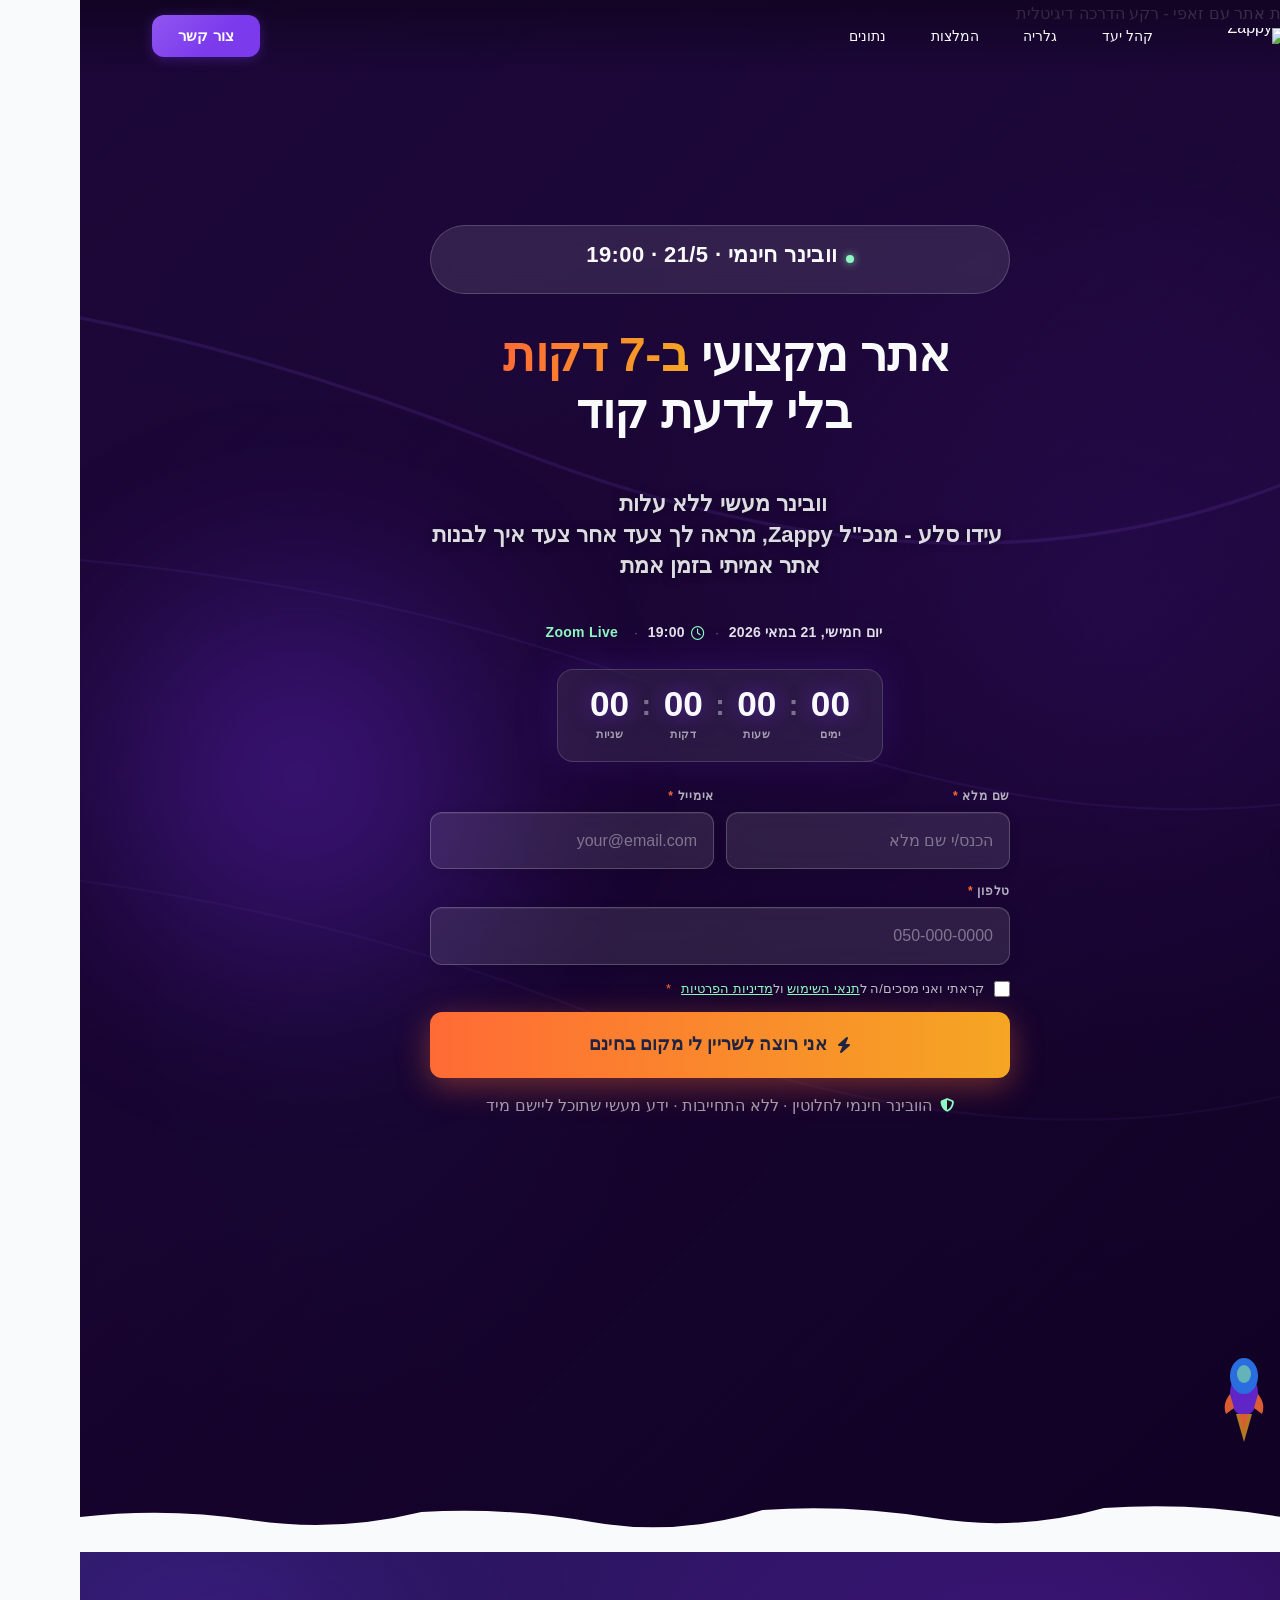
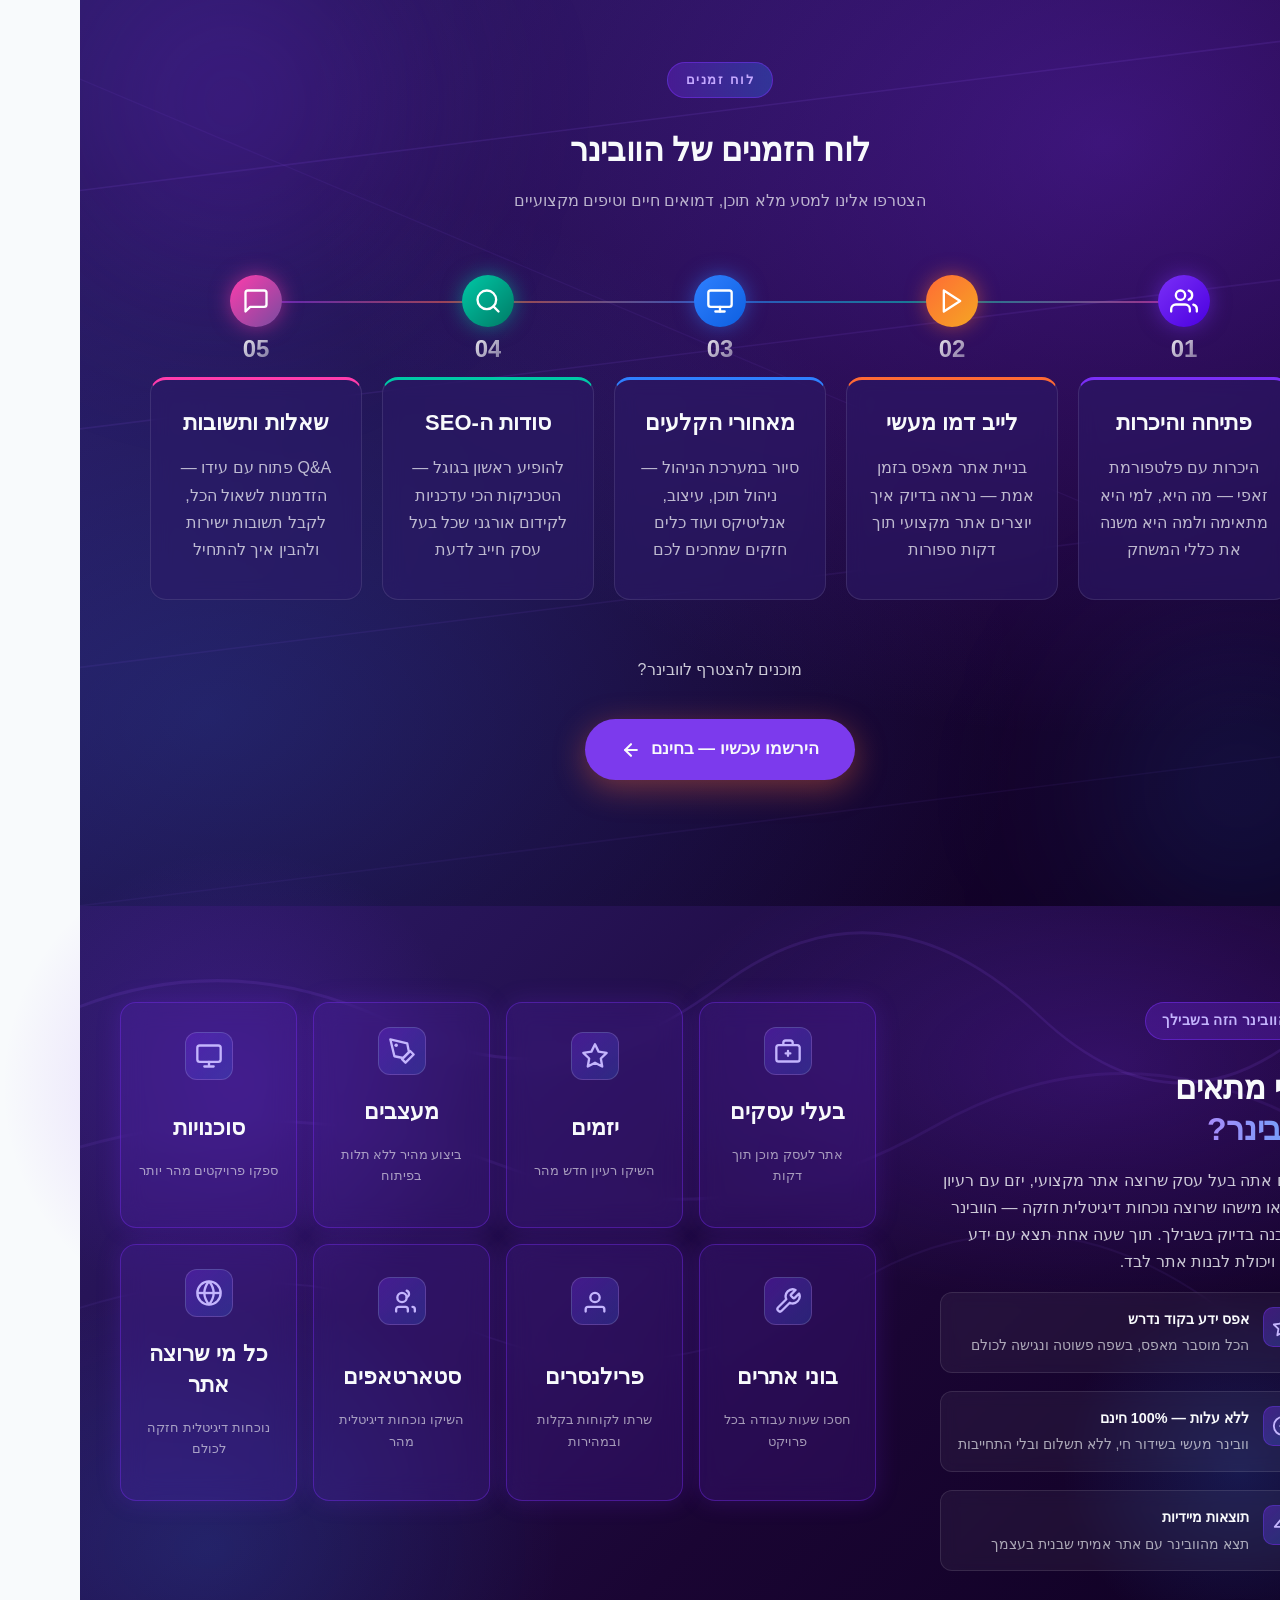
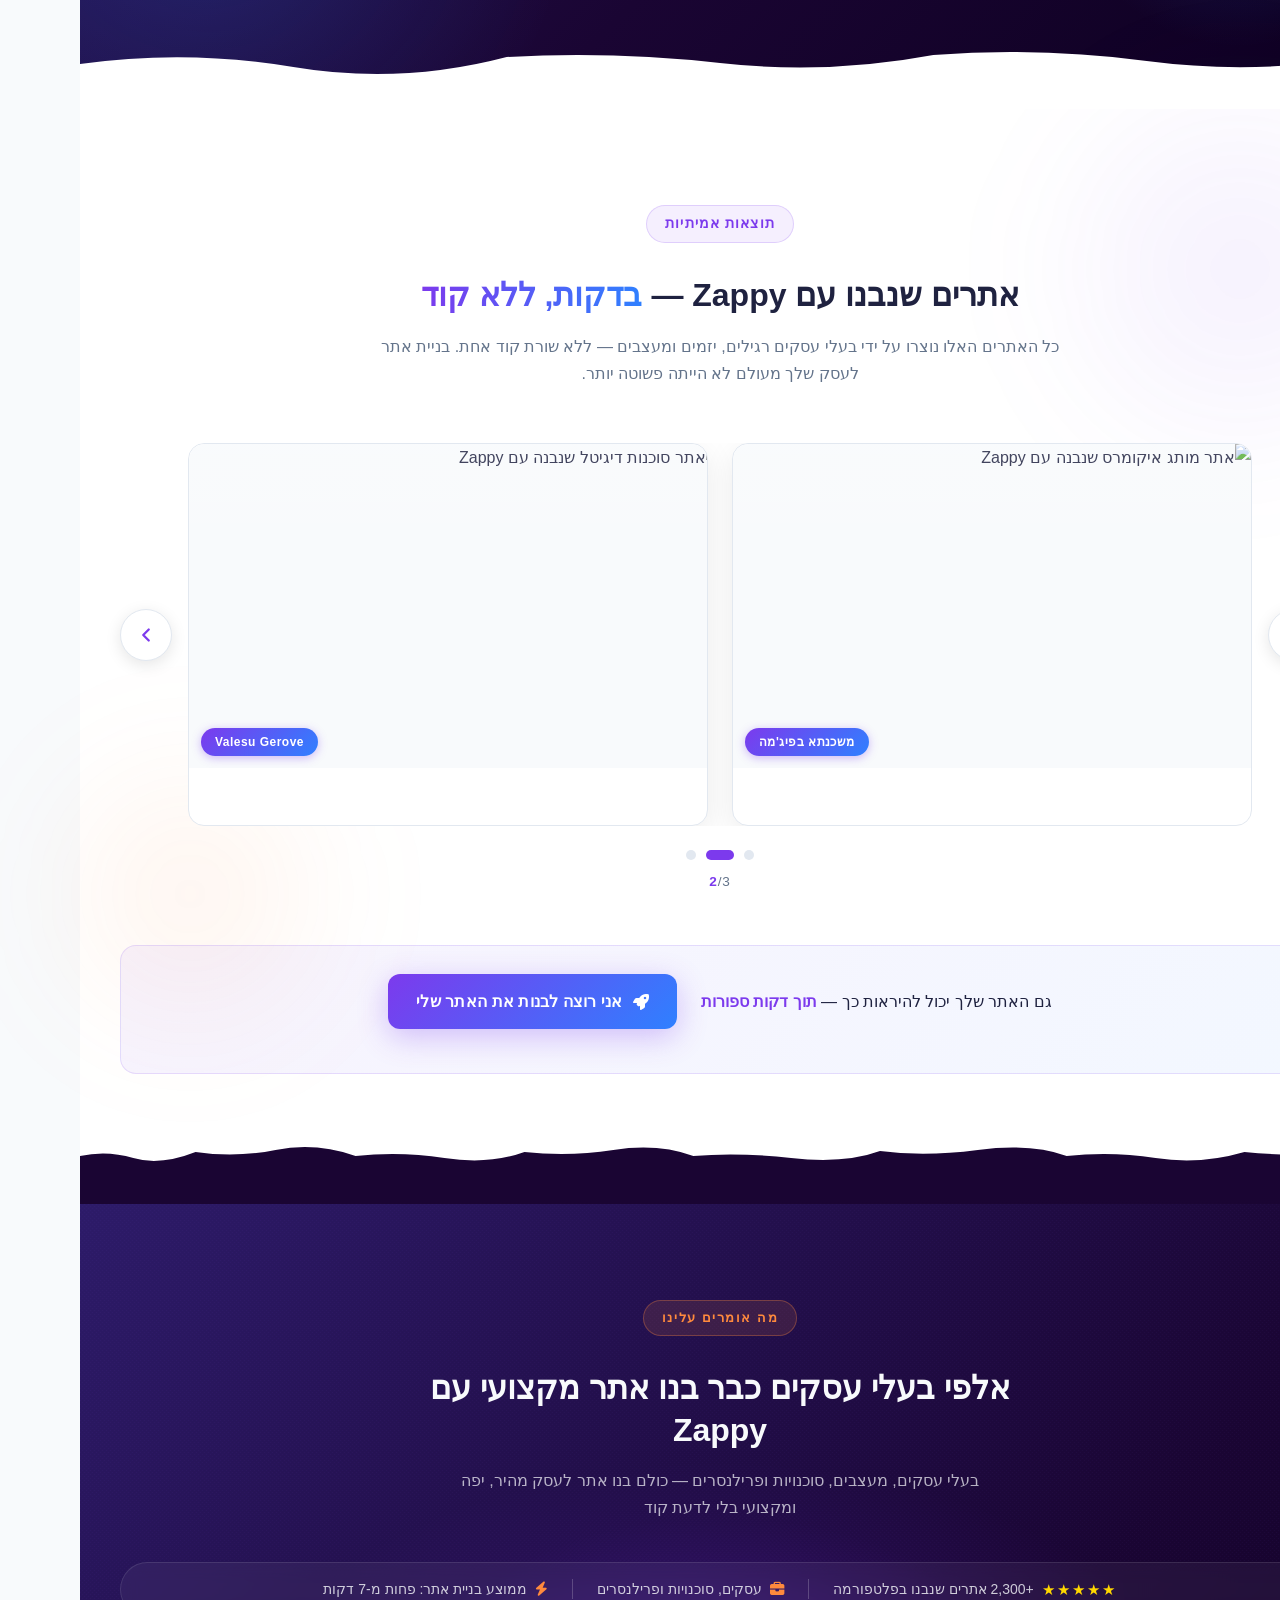
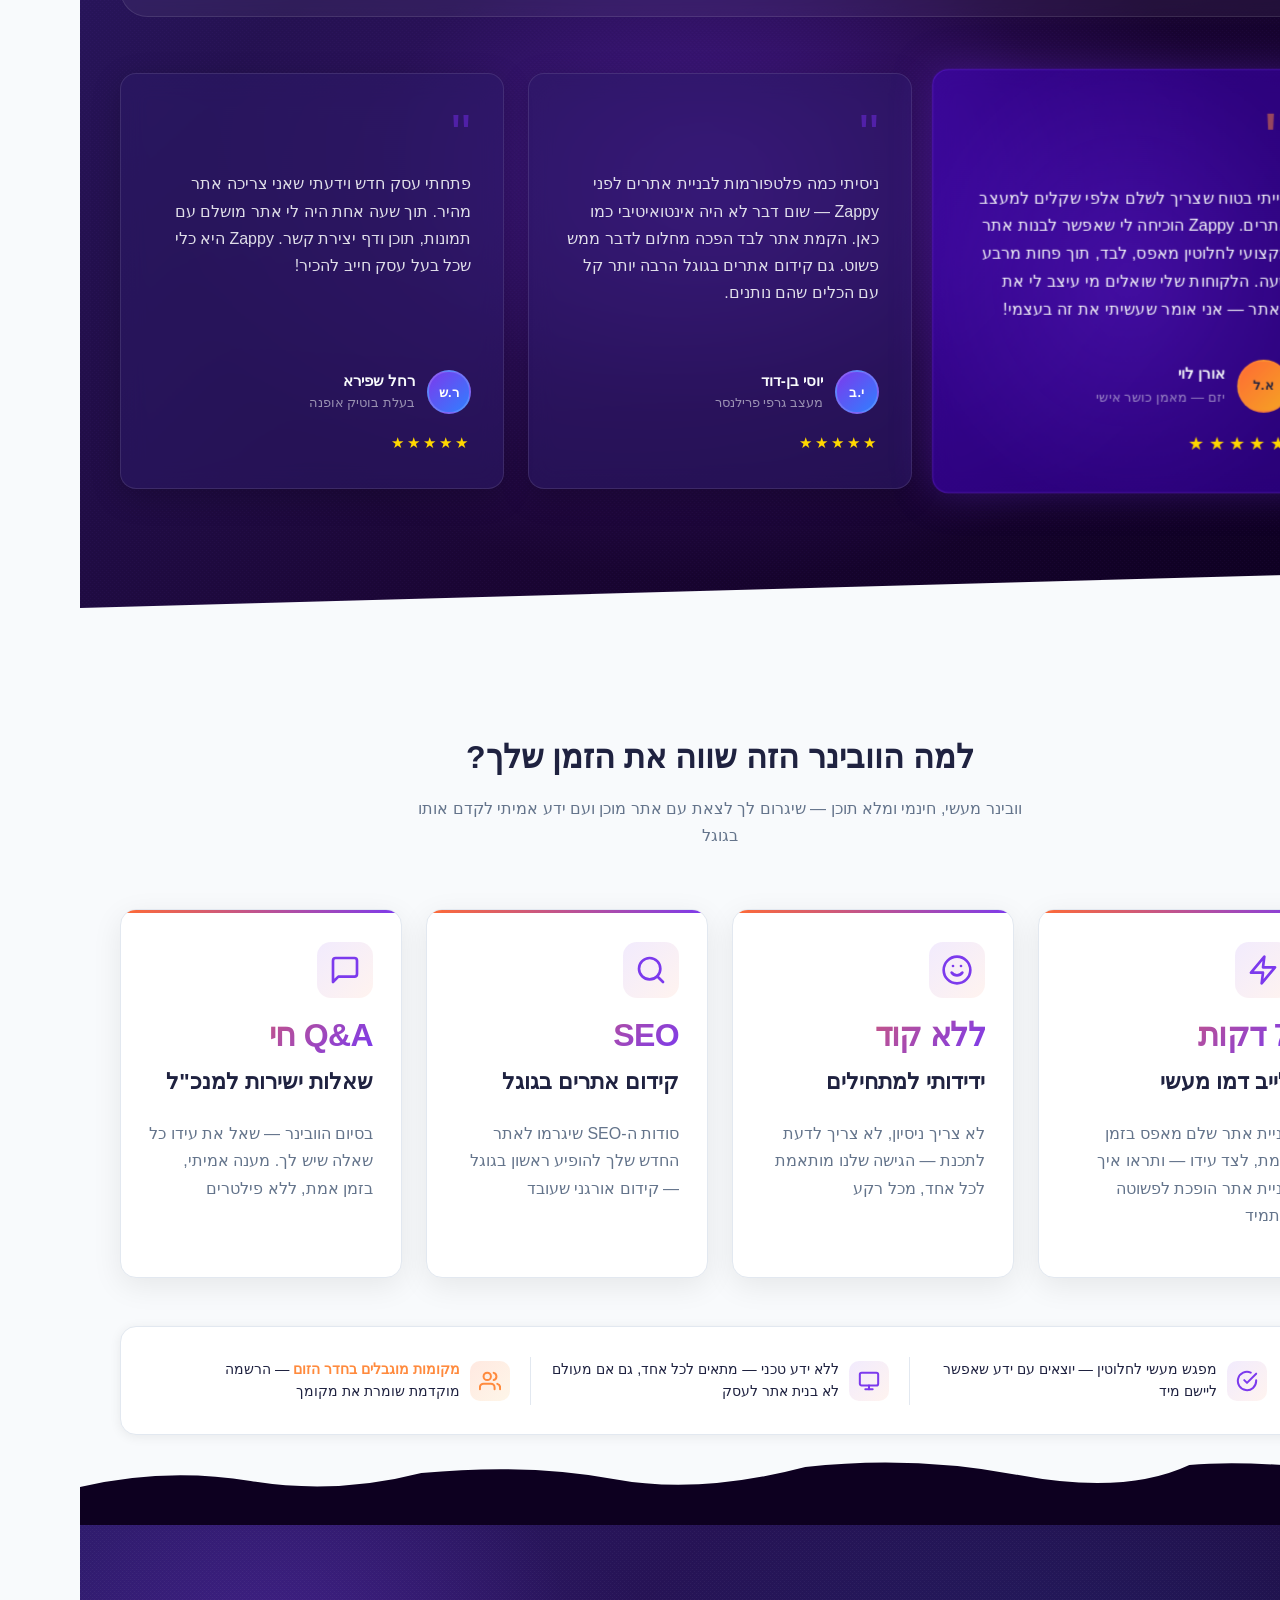
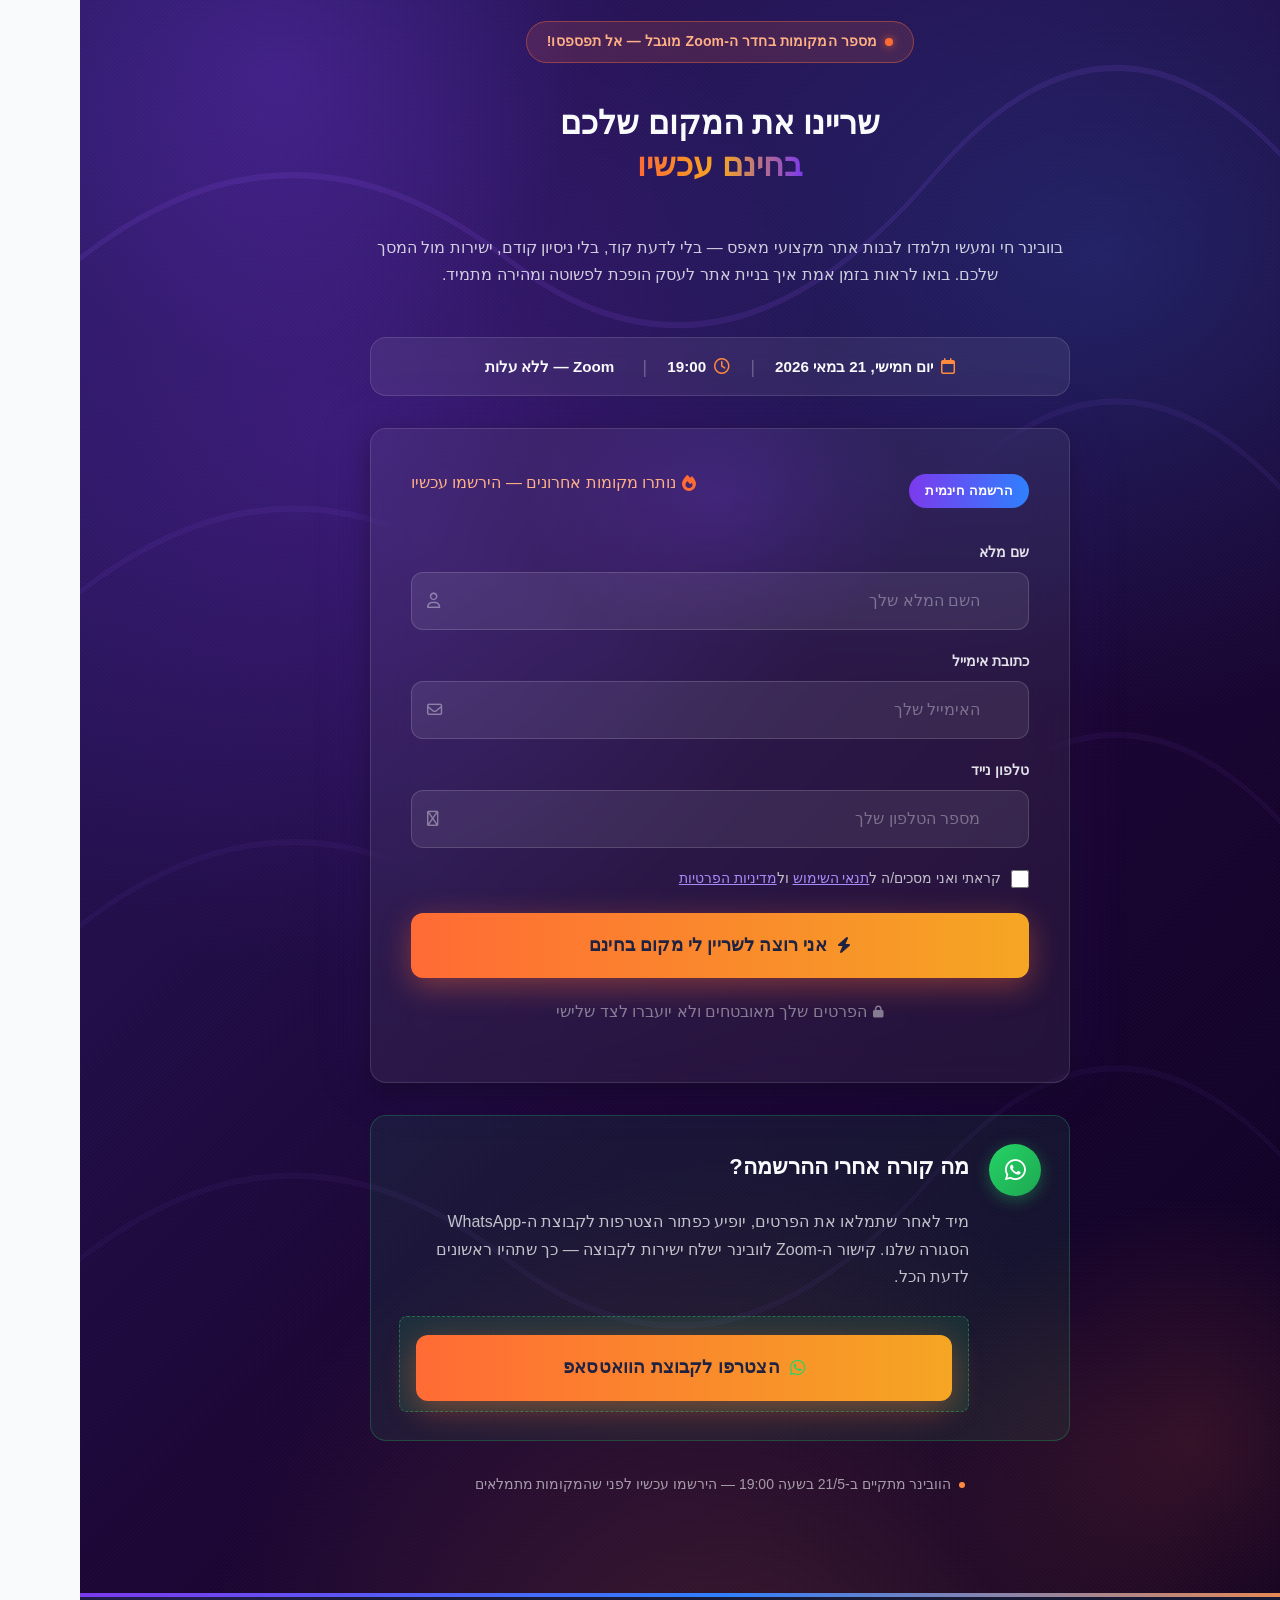
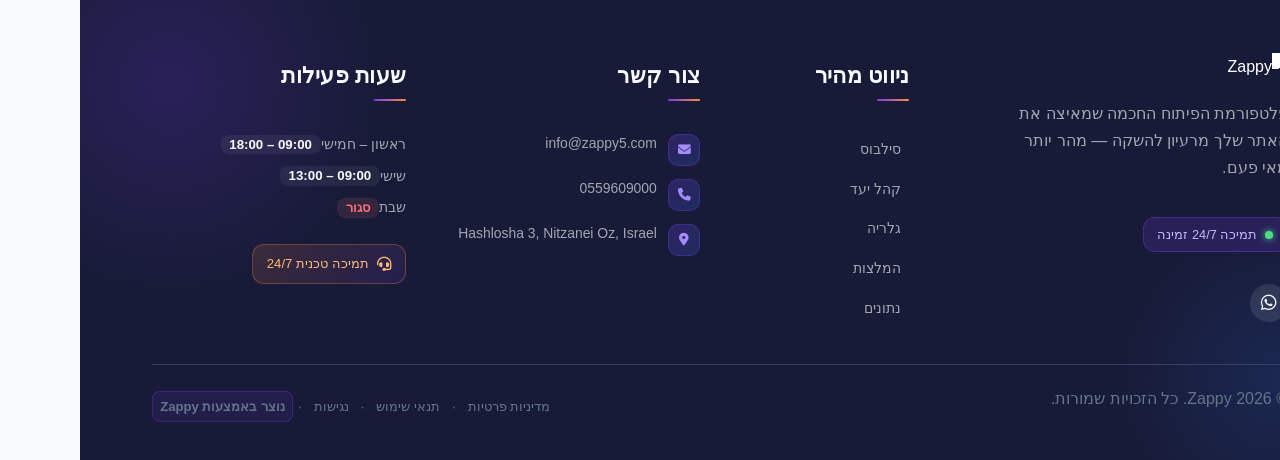
==== commit 6c327d89: "Background sync: Progressive GitHub Sync" ====
--- a/public/index.html
+++ b/public/index.html
@@ -1 +1 @@
-<!doctype html><html dir="rtl" lang="he"><head><meta charset="UTF-8"><meta content="width=device-width,initial-scale=1" name="viewport"><meta content="index, follow" name="robots"><title>בניית אתר — Zappy</title><meta content="Zappy (zappy5.com) is an innovative website-building platform led by CEO Ido, who will host a free live webinar on May 21st at 19:00. The brand is energetic, co" name="description"><meta content="בניית אתר, אתר לעסק, הקמת אתר לבד, קידום אתרים בגוגל, יצרת אתר" name="keywords"><link href="/assets/favicon.ico" rel="icon" type="image/x-icon"><link href="/assets/favicon-16x16.png" rel="icon" type="image/png" sizes="16x16"><link href="/assets/favicon-32x32.png" rel="icon" type="image/png" sizes="32x32"><link href="/assets/favicon-48x48.png" rel="icon" type="image/png" sizes="48x48"><link href="/assets/favicon-192x192.png" rel="icon" type="image/png" sizes="192x192"><link href="/assets/favicon-512x512.png" rel="icon" type="image/png" sizes="512x512"><link href="/assets/apple-touch-icon.png" rel="apple-touch-icon"><script>!function(){"use strict";var t="73a7eb59-eac3-43b3-b8a7-0695184a2c8d",e="https://api.zappy5.com/api/analytics/track",a=18e5,n=2592e6,o=!0,i=!0,r=!0;var s=function(){var e="zappy_visitor_"+t,a=null;try{if(a=localStorage.getItem(e)){var o=JSON.parse(a),i=Date.now();if(i-o.created<n)return o.lastSeen=i,localStorage.setItem(e,JSON.stringify(o)),o.id}}catch(t){console.warn("Zappy Analytics: LocalStorage not available")}var r="zv_"+Date.now()+"_"+Math.random().toString(36).substr(2,9);try{localStorage.setItem(e,JSON.stringify({id:r,created:Date.now(),lastSeen:Date.now()}))}catch(t){}return r}(),c=function(){var e="zappy_session_"+t,n=null;try{if(n=sessionStorage.getItem(e)){var o=JSON.parse(n),i=Date.now();if(i-o.timestamp<a)return o.timestamp=i,sessionStorage.setItem(e,JSON.stringify(o)),o.id}}catch(t){console.warn("Zappy Analytics: SessionStorage not available")}var r="zs_"+Date.now()+"_"+Math.random().toString(36).substr(2,9);try{sessionStorage.setItem(e,JSON.stringify({id:r,timestamp:Date.now()}))}catch(t){}return r}();function l(a,n){n=n||{};var o={website_id:t,event_type:a,page_path:window.location.pathname,referrer:document.referrer||"direct",visitor_id:s,session_id:c,metadata:n};if(navigator.sendBeacon){var i=new Blob([JSON.stringify(o)],{type:"application/json"});navigator.sendBeacon(e,i)}else fetch(e,{method:"POST",headers:{"Content-Type":"application/json"},body:JSON.stringify(o),keepalive:!0}).catch(function(t){console.warn("Zappy Analytics: Failed to track event",t)})}o&&l("pageview",{title:document.title,url:window.location.href}),i&&document.addEventListener("click",function(t){var e=t.target;if("BUTTON"===e.tagName||e.closest("button")){var a="BUTTON"===e.tagName?e:e.closest("button");l("click",{element:"button",text:a.textContent.trim().substring(0,100),id:a.id||null,class:a.className||null})}else if("A"===e.tagName||e.closest("a")){var n="A"===e.tagName?e:e.closest("a");l("navigation",{element:"link",text:n.textContent.trim().substring(0,100),href:n.href,external:n.hostname!==window.location.hostname})}},!0),r&&document.addEventListener("submit",function(t){var e=t.target;l("form_submit",{form_id:e.id||null,form_name:e.name||null,form_action:e.action||null,form_method:e.method||"GET"})},!0);var d=Date.now();window.addEventListener("beforeunload",function(){l("page_unload",{time_on_page:Math.floor((Date.now()-d)/1e3),page_path:window.location.pathname})}),window.zappyAnalytics={track:l,getVisitorId:function(){return s},getSessionId:function(){return c}}}()</script><meta content="בניית אתר — Zappy" property="og:title"><meta content="Zappy (zappy5.com) is an innovative website-building platform led by CEO Ido, who will host a free live webinar on May 21st at 19:00. The brand is energetic, co" property="og:description"><meta content="summary_large_image" name="twitter:card"><meta content="בניית אתר — Zappy" name="twitter:title"><meta content="Zappy (zappy5.com) is an innovative website-building platform led by CEO Ido, who will host a free live webinar on May 21st at 19:00. The brand is energetic, co" name="twitter:description"><script type="application/ld+json">{"@context":"https://schema.org","@graph":[{"@type":"LocalBusiness","@id":"https://zappy.zappy5.app#organization","name":"Zappy","url":"https://zappy.zappy5.app","description":"Zappy (zappy5.com) is an innovative website-building platform led by CEO Ido, who will host a free live webinar on May 21st at 19:00. The brand is energetic, colorful, and empowering — positioning itself as a game-changer that enables anyone to build a professional website from scratch in minutes without coding knowledge. The webinar landing page should feel exciting and urgent, with a countdown timer, limited Zoom spots scarcity element, a registration form, a syllabus section, example websites gallery, and a post-registration WhatsApp group CTA. The tone is friendly, inspiring, accessible, and action-driven.","address":{"@type":"PostalAddress","streetAddress":"Hashlosha 3, Nitzanei Oz, Israel"},"contactPoint":[{"@type":"ContactPoint","contactType":"customer service","email":"info@zappy5.com","telephone":"0559609000"}]},{"@type":"WebSite","@id":"https://zappy.zappy5.app#website","url":"https://zappy.zappy5.app","name":"Zappy","publisher":{"@id":"https://zappy.zappy5.app#organization"}},{"@type":"ContactPage","@id":"https://zappy.zappy5.app#contactpage","url":"https://zappy.zappy5.app","name":"בניית אתר — Zappy","mainEntity":{"@id":"https://zappy.zappy5.app#organization"},"potentialAction":{"@type":"CommunicateAction","target":{"@type":"EntryPoint","urlTemplate":"https://zappy.zappy5.app/api/email/contact-form","actionPlatform":["http/method=POST"],"contentType":"application/json"},"instrument":[{"@type":"PropertyValue","name":"name","propertyID":"text","valueRequired":true,"description":"הכנס/י שם מלא"},{"@type":"PropertyValue","name":"email","propertyID":"email","valueRequired":true,"description":"your@email.com"},{"@type":"PropertyValue","name":"phone","propertyID":"tel","valueRequired":true,"description":"050-000-0000"},{"@type":"PropertyValue","name":"privacy_consent","propertyID":"checkbox","valueRequired":true}]}}]}</script><meta content="website" property="og:type"><meta content="he_IL" property="og:locale"><link href="https://cdnjs.cloudflare.com/ajax/libs/font-awesome/6.4.0/css/all.min.css" rel="stylesheet"><style>.skip-link{position:absolute;top:0;left:0;transform:translateY(-200%);padding:12px 18px;background:var(--bg-dark,#1a1a1a);color:var(--text-light,#fff);font-weight:600;border-radius:0 0 8px 0;z-index:10000}.skip-link:focus{transform:none;outline:2px solid var(--ring,#fff);outline-offset:2px}:focus-visible{outline:2px solid var(--ring,currentColor);outline-offset:3px}</style><link href="/assets/favicon.ico" rel="icon" type="image/x-icon"><link href="/assets/favicon-16x16.png" rel="icon" type="image/png" sizes="16x16"><link href="/assets/favicon-32x32.png" rel="icon" type="image/png" sizes="32x32"><link href="/assets/favicon-48x48.png" rel="icon" type="image/png" sizes="48x48"><link href="/assets/favicon-192x192.png" rel="icon" type="image/png" sizes="192x192"><link href="/assets/favicon-512x512.png" rel="icon" type="image/png" sizes="512x512"><link href="/assets/apple-touch-icon.png" rel="apple-touch-icon"><link href="https://cdn.jsdelivr.net/npm/vanilla-cookieconsent@3/dist/cookieconsent.css" rel="stylesheet"><script src="https://cdn.jsdelivr.net/npm/vanilla-cookieconsent@3/dist/cookieconsent.umd.js"></script><script src="https://cdn.jsdelivr.net/gh/mickidum/acc_toolbar/acctoolbar/acctoolbar.min.js"></script><style data-zappy-section-v2-css="true">.home-timeline-section{position:relative;overflow:visible;background-color:#1a0533;background-image:radial-gradient(ellipse at 80% 20%,rgba(123,47,247,.35) 0,transparent 55%),radial-gradient(ellipse at 10% 80%,rgba(47,128,255,.2) 0,transparent 50%),linear-gradient(135deg,#2d1b69 0,#1a0533 60%,#0d0020 100%);color:var(--text-light);padding:80px 16px 80px;direction:rtl}.home-timeline-section__bg-decoration{position:absolute;inset:0;pointer-events:none;z-index:0;overflow:hidden}.home-timeline-section__wave-lines{position:absolute;inset:0;width:100%;height:100%}.home-timeline-section__glow-blob{position:absolute;border-radius:50%;filter:blur(80px);pointer-events:none}.home-timeline-section__glow-blob--right{width:500px;height:500px;background:radial-gradient(circle,rgba(123,47,247,.3) 0,transparent 70%);top:-100px;inset-inline-end:-100px}.home-timeline-section__glow-blob--left{width:400px;height:400px;background:radial-gradient(circle,rgba(47,128,255,.2) 0,transparent 70%);bottom:-80px;inset-inline-start:-80px}.home-timeline-section__container{position:relative;z-index:1;max-width:1200px;margin:0 auto}.home-timeline-section__header{text-align:center;margin-bottom:60px}.home-timeline-section__label{display:inline-block;background:linear-gradient(90deg,rgba(123,47,247,.3) 0,rgba(47,128,255,.3) 100%);border:1px solid rgba(123,47,247,.5);color:#c4a8ff;font-size:.8rem;font-weight:700;letter-spacing:.12em;text-transform:uppercase;padding:6px 18px;border-radius:100px;margin-bottom:16px}.home-timeline-section__title{font-family:Syne,Inter,sans-serif;font-size:2rem;font-weight:700;line-height:1.3;color:var(--text-light);margin:0 0 16px;letter-spacing:-.01em}.home-timeline-section__subtitle{font-size:1rem;line-height:1.7;color:rgba(248,250,252,.7);margin:0 auto;max-width:560px}.home-timeline-section__stepper{position:relative;display:grid;grid-template-columns:1fr;gap:24px;direction:rtl}.home-timeline-section__connector-line{display:none}.home-timeline-section__step{display:flex;flex-direction:row;align-items:flex-start;gap:20px}.home-timeline-section__step-top{display:flex;flex-direction:column;align-items:center;flex-shrink:0;gap:10px;min-width:80px}.home-timeline-section__icon-wrap{width:52px;height:52px;border-radius:50%;display:flex;align-items:center;justify-content:center;color:#fff;flex-shrink:0}.home-timeline-section__icon-wrap--1{background:linear-gradient(135deg,#7b2ff7 0,#4a00e0 100%);box-shadow:0 0 20px rgba(123,47,247,.5)}.home-timeline-section__icon-wrap--2{background:linear-gradient(135deg,#ff6b35 0,#f5a623 100%);box-shadow:0 0 20px rgba(255,107,53,.5)}.home-timeline-section__icon-wrap--3{background:linear-gradient(135deg,#2f80ff 0,#0d5fe0 100%);box-shadow:0 0 20px rgba(47,128,255,.5)}.home-timeline-section__icon-wrap--4{background:linear-gradient(135deg,#00c9a7 0,#007a65 100%);box-shadow:0 0 20px rgba(0,201,167,.5)}.home-timeline-section__icon-wrap--5{background:linear-gradient(135deg,#ff3cac 0,#784ba0 100%);box-shadow:0 0 20px rgba(255,60,172,.5)}.home-timeline-section__step-number{font-family:Syne,Inter,sans-serif;font-size:1.5rem;font-weight:800;line-height:1;background:linear-gradient(135deg,rgba(255,255,255,.9) 0,rgba(255,255,255,.4) 100%);-webkit-background-clip:text;-webkit-text-fill-color:transparent;background-clip:text}.home-timeline-section__time-badge{font-size:.7rem;font-weight:600;color:rgba(248,250,252,.55);letter-spacing:.04em;white-space:nowrap;text-align:center}.home-timeline-section__card{background:rgba(45,27,105,.55);border-radius:16px;border:1px solid rgba(255,255,255,.1);padding:20px 22px;color:var(--text-light);flex:1;backdrop-filter:blur(10px);transition:transform .25s ease,box-shadow .25s ease,border-color .25s ease}.home-timeline-section__card:hover{transform:translateY(-4px);box-shadow:0 12px 40px rgba(123,47,247,.3);border-color:rgba(123,47,247,.4)}.home-timeline-section__step--1 .home-timeline-section__card{border-top:3px solid #7b2ff7}.home-timeline-section__step--2 .home-timeline-section__card{border-top:3px solid #ff6b35}.home-timeline-section__step--3 .home-timeline-section__card{border-top:3px solid #2f80ff}.home-timeline-section__step--4 .home-timeline-section__card{border-top:3px solid #00c9a7}.home-timeline-section__step--5 .home-timeline-section__card{border-top:3px solid #ff3cac}.home-timeline-section__card-title{font-family:Syne,Inter,sans-serif;font-size:1.375rem;font-weight:700;line-height:1.4;color:var(--text-light);margin:0 0 10px;text-align:right}.home-timeline-section__card-desc{font-size:1rem;line-height:1.7;color:rgba(248,250,252,.72);margin:0;text-align:right}.home-timeline-section__cta-wrap{text-align:center;margin-top:56px;display:flex;flex-direction:column;align-items:center;gap:20px}.home-timeline-section__cta-label{font-size:1rem;line-height:1.7;color:rgba(248,250,252,.8);margin:0}.home-timeline-section__cta-btn{display:inline-flex;align-items:center;gap:10px;background:linear-gradient(90deg,#ff6b35 0,#f5a623 100%);color:#fff;font-size:1.05rem;font-weight:700;padding:16px 36px;border-radius:100px;border:none;text-decoration:none;cursor:pointer;box-shadow:0 8px 32px rgba(255,107,53,.4);transition:transform .2s ease,box-shadow .2s ease,filter .2s ease;direction:rtl}.home-timeline-section__cta-btn:hover{transform:translateY(-3px) scale(1.03);box-shadow:0 14px 44px rgba(255,107,53,.55);filter:brightness(1.05)}@media (min-width:768px){.home-timeline-section{padding:100px 40px 100px}.home-timeline-section__title{font-size:2.5rem}.home-timeline-section__stepper{grid-template-columns:repeat(5,1fr);gap:0;align-items:start}.home-timeline-section__connector-line{display:block;position:absolute;top:26px;inset-inline-start:calc(10%);inset-inline-end:calc(10%);height:2px;background:linear-gradient(to left,rgba(255,60,172,.6),rgba(0,201,167,.6),rgba(47,128,255,.6),rgba(255,107,53,.6),rgba(123,47,247,.6));z-index:0}.home-timeline-section__step{flex-direction:column;align-items:center;gap:16px;padding:0 10px;position:relative;z-index:1}.home-timeline-section__step-top{align-items:center;width:100%}.home-timeline-section__card{text-align:center;padding:20px 16px}.home-timeline-section__card-title{text-align:center;font-size:1.1rem}.home-timeline-section__card-desc{text-align:center;font-size:.9rem}.home-timeline-section__time-badge{font-size:.68rem}}@media (min-width:1024px){.home-timeline-section{padding:110px 60px 110px}.home-timeline-section__card-title{font-size:1.2rem}.home-timeline-section__card-desc{font-size:.95rem}}@media (max-width:767px){.home-timeline-section{padding:60px 16px 60px}.home-timeline-section__header{margin-bottom:40px}.home-timeline-section__stepper{grid-template-columns:1fr!important}.home-timeline-section__step{flex-direction:row;align-items:flex-start}.home-timeline-section__step-top{min-width:70px}.home-timeline-section__icon-wrap{width:44px;height:44px}.home-timeline-section__card{padding:16px}.home-timeline-section__card-title{font-size:1.1rem}.home-timeline-section__cta-btn{font-size:.95rem;padding:14px 28px}}</style><style data-zappy-section-v2-css="true">.home-zgal-section{position:relative;background-color:#1f2240;background-image:radial-gradient(ellipse 80% 60% at 50% 0,rgba(123,47,247,.18) 0,transparent 65%),radial-gradient(ellipse 50% 40% at 90% 80%,rgba(47,128,255,.12) 0,transparent 60%),linear-gradient(160deg,#2d1b69 0,#1f2240 50%,#0d0020 100%);color:var(--text-light);padding:100px 16px 80px;overflow:hidden;direction:rtl}.home-zgal-section .zgal-bg-waves{position:absolute;top:0;left:0;width:100%;height:100%;pointer-events:none;z-index:0;aria-hidden:true}.home-zgal-section .zgal-container{max-width:1200px;margin:0 auto;position:relative;z-index:1}.home-zgal-section .zgal-header{text-align:center;margin-bottom:48px}.home-zgal-section .zgal-eyebrow{display:inline-block;font-family:Heebo,sans-serif;font-size:.8rem;font-weight:700;letter-spacing:.12em;text-transform:uppercase;color:var(--accent);background:rgba(255,138,61,.12);border:1px solid rgba(255,138,61,.3);border-radius:100px;padding:6px 18px;margin-bottom:16px}.home-zgal-section .zgal-title{font-family:Syne,Heebo,sans-serif;font-size:2rem;font-weight:700;line-height:1.3;color:var(--text-light);margin:0 0 14px;letter-spacing:-.01em}.home-zgal-section .zgal-subtitle{font-family:Heebo,sans-serif;font-size:1rem;line-height:1.7;color:rgba(248,250,252,.7);margin:0;max-width:520px;margin-inline-start:auto;margin-inline-end:auto}.home-zgal-section .zgal-carousel-wrapper{position:relative;display:flex;align-items:center;gap:0}.home-zgal-section .zgal-track{flex:1;position:relative;min-height:520px;overflow:hidden}.home-zgal-section .zgal-slide{position:absolute;top:0;left:0;width:100%;opacity:0;pointer-events:none;transform:translateX(60px);transition:opacity .55s cubic-bezier(.4,0,.2,1),transform .55s cubic-bezier(.4,0,.2,1);will-change:opacity,transform}.home-zgal-section .zgal-slide.zgal-slide-active{opacity:1;pointer-events:auto;transform:translateX(0);position:relative}.home-zgal-section .zgal-slide.zgal-slide-prev{opacity:0;transform:translateX(60px)}.home-zgal-section .zgal-slide.zgal-slide-next{opacity:0;transform:translateX(-60px)}.home-zgal-section .zgal-slide-inner{display:flex;flex-direction:column;align-items:center;gap:0}.home-zgal-section .zgal-image-frame{position:relative;width:100%;max-width:860px;margin:0 auto;border-radius:20px;overflow:hidden;box-shadow:0 24px 80px rgba(0,0,0,.45),0 0 0 1px rgba(255,255,255,.08);background:rgba(45,27,105,.5)}.home-zgal-section .zgal-img{width:100%;height:420px;object-fit:cover;display:block;transition:transform .5s ease}.home-zgal-section .zgal-image-frame:hover .zgal-img{transform:scale(1.03)}.home-zgal-section .zgal-category-badge{position:absolute;top:18px;inset-inline-start:18px;z-index:3;font-family:Heebo,sans-serif;font-size:.78rem;font-weight:700;letter-spacing:.06em;color:#fff;background:linear-gradient(90deg,#7c3aed 0,#2f80ff 100%);border-radius:100px;padding:5px 14px;box-shadow:0 4px 16px rgba(124,58,237,.4)}.home-zgal-section .zgal-image-overlay{position:absolute;inset:0;background:linear-gradient(to top,rgba(15,0,40,.75) 0,transparent 55%);display:flex;align-items:flex-end;justify-content:center;padding-bottom:28px;opacity:0;transition:opacity .35s ease;z-index:2}.home-zgal-section .zgal-image-frame:hover .zgal-image-overlay{opacity:1}.home-zgal-section .zgal-view-btn{display:inline-block;font-family:Heebo,sans-serif;font-size:.9rem;font-weight:700;color:#fff;text-decoration:none;background:linear-gradient(90deg,#ff6b35 0,#f5a623 100%);border-radius:100px;padding:11px 28px;box-shadow:0 8px 28px rgba(255,107,53,.45);transition:transform .2s ease,box-shadow .2s ease}.home-zgal-section .zgal-view-btn:hover{transform:translateY(-2px);box-shadow:0 12px 36px rgba(255,107,53,.55)}.home-zgal-section .zgal-slide-info{text-align:center;padding:28px 24px 12px;max-width:600px;margin:0 auto}.home-zgal-section .zgal-slide-title{font-family:Syne,Heebo,sans-serif;font-size:1.375rem;font-weight:700;line-height:1.4;color:var(--text-light);margin:0 0 10px}.home-zgal-section .zgal-slide-desc{font-family:Heebo,sans-serif;font-size:1rem;line-height:1.7;color:rgba(248,250,252,.72);margin:0 0 18px}.home-zgal-section .zgal-cta-link{display:inline-block;font-family:Heebo,sans-serif;font-size:.9rem;font-weight:600;color:var(--accent);text-decoration:none;border-bottom:1.5px solid rgba(255,138,61,.4);padding-bottom:2px;transition:color .2s,border-color .2s}.home-zgal-section .zgal-cta-link:hover{color:#f5a623;border-color:#f5a623}.home-zgal-section .zgal-nav{flex-shrink:0;width:52px;height:52px;border-radius:50%;border:1.5px solid rgba(255,255,255,.18);background:rgba(45,27,105,.55);backdrop-filter:blur(10px);color:var(--text-light);display:flex;align-items:center;justify-content:center;cursor:pointer;transition:background .25s,border-color .25s,transform .2s;z-index:5;position:relative}.home-zgal-section .zgal-nav:hover{background:rgba(124,58,237,.5);border-color:rgba(124,58,237,.6);transform:scale(1.08)}.home-zgal-section .zgal-nav svg{width:20px;height:20px}.home-zgal-section .zgal-nav-prev{margin-inline-start:0;margin-inline-end:16px}.home-zgal-section .zgal-nav-next{margin-inline-start:16px;margin-inline-end:0}.home-zgal-section .zgal-dots{display:flex;justify-content:center;gap:10px;margin-top:28px}.home-zgal-section .zgal-dot{width:10px;height:10px;border-radius:50%;border:none;background:rgba(255,255,255,.2);cursor:pointer;transition:background .3s,transform .3s,width .3s;padding:0}.home-zgal-section .zgal-dot.zgal-dot-active{background:linear-gradient(90deg,#ff6b35,#f5a623);width:28px;border-radius:100px;transform:none}.home-zgal-section .zgal-dot:hover:not(.zgal-dot-active){background:rgba(255,255,255,.45)}.home-zgal-section .zgal-counter{text-align:center;font-family:Heebo,sans-serif;font-size:.85rem;color:rgba(248,250,252,.45);margin-top:12px;letter-spacing:.06em}.home-zgal-section .zgal-counter #zgalCurrent{color:var(--text-light);font-weight:700}.home-zgal-section .zgal-counter-sep{margin:0 4px}.home-zgal-section .zgal-bottom-cta{text-align:center;margin-top:52px}.home-zgal-section .zgal-main-cta{display:inline-flex;align-items:center;gap:8px;font-family:Heebo,sans-serif;font-size:1rem;font-weight:700;color:#fff;text-decoration:none;background:linear-gradient(90deg,#ff6b35 0,#f5a623 100%);border-radius:10px;padding:16px 36px;border:none;box-shadow:0 8px 32px rgba(255,107,53,.4);transition:transform .25s ease,box-shadow .25s ease;cursor:pointer}.home-zgal-section .zgal-main-cta:hover{transform:translateY(-3px);box-shadow:0 14px 44px rgba(255,107,53,.55)}@media (max-width:768px){.home-zgal-section{padding:100px 12px 60px}.home-zgal-section .zgal-title{font-size:1.6rem}.home-zgal-section .zgal-carousel-wrapper{gap:0}.home-zgal-section .zgal-nav{width:40px;height:40px}.home-zgal-section .zgal-nav svg{width:16px;height:16px}.home-zgal-section .zgal-nav-prev{margin-inline-end:8px}.home-zgal-section .zgal-nav-next{margin-inline-start:8px}.home-zgal-section .zgal-img{height:240px}.home-zgal-section .zgal-track{min-height:380px}.home-zgal-section .zgal-slide-info{padding:20px 8px 8px}.home-zgal-section .zgal-slide-title{font-size:1.1rem}.home-zgal-section .zgal-bottom-cta{margin-top:36px}.home-zgal-section .zgal-main-cta{padding:14px 24px;font-size:.95rem}}@media (min-width:769px){.home-zgal-section{padding:120px 40px 100px}.home-zgal-section .zgal-title{font-size:2.4rem}.home-zgal-section .zgal-img{height:460px}.home-zgal-section .zgal-track{min-height:580px}}</style><link href="/styles.css" rel="stylesheet"><style id="zappy-dropdown-submenu-styles">#navMenu li:has(.sub-menu),.nav-menu li:has(.sub-menu),.navbar li:has(.sub-menu),nav li:has(.sub-menu){position:relative}#navMenu .sub-menu,.nav-menu .sub-menu,.navbar .sub-menu,nav .sub-menu{display:block!important;position:absolute!important;top:100%;left:0;min-width:220px;background:#fff;border-radius:8px;box-shadow:0 8px 25px rgba(0,0,0,.15);padding:8px 0;opacity:0;visibility:hidden;transform:translateY(10px);transition:all .3s ease;z-index:1000;list-style:none;pointer-events:none}#navMenu li:hover>.sub-menu,.nav-menu li:hover>.sub-menu,.navbar li:hover>.sub-menu,nav li:hover>.sub-menu{opacity:1!important;visibility:visible!important;transform:translateY(0)!important;pointer-events:auto!important}.sub-menu li{list-style:none;margin:0;padding:0}.sub-menu a{display:block!important;padding:10px 16px!important;color:var(--text-dark,#333)!important;font-weight:500;text-decoration:none;white-space:nowrap;transition:background-color .2s}.sub-menu .zappy-nav-child>a{padding-left:28px!important;font-size:.9em!important;opacity:.85!important}[dir=rtl] .sub-menu .zappy-nav-child>a,html[lang=ar] .sub-menu .zappy-nav-child>a,html[lang=he] .sub-menu .zappy-nav-child>a{padding-left:10px!important;padding-right:28px!important}.sub-menu .zappy-nav-parent>a{font-weight:600!important}.sub-menu a:hover{background-color:#f5f5f5}[dir=rtl] .nav-menu .sub-menu,[dir=rtl] .navbar .sub-menu,[dir=rtl] nav .sub-menu,html[lang=ar] .nav-menu .sub-menu,html[lang=ar] .navbar .sub-menu,html[lang=ar] nav .sub-menu,html[lang=he] .nav-menu .sub-menu,html[lang=he] .navbar .sub-menu,html[lang=he] nav .sub-menu{left:auto!important;right:0!important}.sub-menu:empty,.sub-menu:not(:has(li)):not(:has(> a)),.sub-menu:not(:has(li:not(.zappy-hidden-menu-item))):not(:has(> a)){display:none!important;opacity:0!important;visibility:hidden!important;pointer-events:none!important}li:has(.menu-group-title):hover>.sub-menu{opacity:1!important;visibility:visible!important;transform:translateY(0)!important;pointer-events:auto!important}#navMenu>li>.menu-group-title,.nav-menu>li>.menu-group-title{display:inline-block;padding:.5rem 1rem;cursor:default;user-select:none}@media (max-width:768px){#navMenu .sub-menu,.nav-menu .sub-menu,.navbar .sub-menu,nav .sub-menu{position:static!important;transform:none!important;box-shadow:none!important;background:0 0!important;max-height:0;overflow:hidden;opacity:0;visibility:hidden;transition:max-height .3s ease,opacity .3s ease;padding:0!important;border-radius:0!important}#navMenu .sub-menu.mobile-expanded,.nav-menu .sub-menu.mobile-expanded,.navbar .sub-menu.mobile-expanded{max-height:none!important;overflow-y:visible!important;opacity:1!important;visibility:visible!important;padding:8px 0 8px 16px!important}[dir=rtl] .sub-menu.mobile-expanded,html[lang=he] .sub-menu.mobile-expanded{padding:8px 16px 8px 0!important}#navMenu li:hover>.sub-menu,.nav-menu li:hover>.sub-menu,.navbar li:hover>.sub-menu,nav li:hover>.sub-menu{opacity:0;visibility:hidden;pointer-events:none}#navMenu li>.sub-menu.mobile-expanded,.nav-menu li>.sub-menu.mobile-expanded,.navbar li>.sub-menu.mobile-expanded,nav li>.sub-menu.mobile-expanded{opacity:1!important;visibility:visible!important;pointer-events:auto!important}#navMenu li:has(.sub-menu),.nav-menu li:has(.sub-menu),.navbar li:has(.sub-menu),nav li:has(.sub-menu){display:flex!important;flex-wrap:wrap!important;align-items:center!important;position:relative!important;min-height:44px!important}#navMenu li:has(.sub-menu)>a,.nav-menu li:has(.sub-menu)>a,.navbar li:has(.sub-menu)>a,nav li:has(.sub-menu)>a{flex:1!important;min-width:0!important}#navMenu li:has(.sub-menu)>.menu-group-title,.nav-menu li:has(.sub-menu)>.menu-group-title,.navbar li:has(.sub-menu)>.menu-group-title,nav li:has(.sub-menu)>.menu-group-title{flex:1!important;min-width:0!important;padding:0!important;line-height:inherit!important}#navMenu li:has(.sub-menu)>.sub-menu,.nav-menu li:has(.sub-menu)>.sub-menu,.navbar li:has(.sub-menu)>.sub-menu,nav li:has(.sub-menu)>.sub-menu{flex-basis:100%!important;width:100%!important}#navMenu li:has(.sub-menu)>a [class*=arrow],#navMenu li:has(.sub-menu)>a [class*=chevron],.nav-menu li:has(.sub-menu)>a .fa-angle-down,.nav-menu li:has(.sub-menu)>a .fa-chevron-down,.nav-menu li:has(.sub-menu)>a [class*=arrow],.nav-menu li:has(.sub-menu)>a [class*=chevron],nav li:has(.sub-menu)>a [class*=arrow],nav li:has(.sub-menu)>a [class*=chevron]{display:none!important;visibility:hidden!important}.mobile-submenu-toggle{display:flex!important;align-items:center!important;justify-content:center!important;width:44px!important;height:auto!important;background:0 0!important;border:none!important;cursor:pointer!important;color:var(--text-light)!important;position:static!important;flex-shrink:0!important;align-self:stretch!important;z-index:2!important;padding:0!important;margin:0!important}.mobile-submenu-toggle::after{content:''!important;width:0!important;height:0!important;border-left:6px solid transparent!important;border-right:6px solid transparent!important;border-top:7px solid currentColor!important;transition:transform .3s ease!important}.mobile-submenu-toggle.expanded::after{transform:rotate(180deg)!important}.sub-menu a{padding:10px 0!important;display:block!important;color:var(--text-light)!important;white-space:normal!important}.sub-menu .zappy-nav-child>a{padding-left:28px!important;font-size:.9em!important;opacity:.85!important}[dir=rtl] .sub-menu .zappy-nav-child>a,html[lang=ar] .sub-menu .zappy-nav-child>a,html[lang=he] .sub-menu .zappy-nav-child>a{padding-left:0!important;padding-right:28px!important}.sub-menu .zappy-nav-parent>a{font-weight:600!important}#navMenu.active,.nav-menu.active{max-width:100vw!important;overflow-x:hidden!important;box-sizing:border-box!important}.navbar .sub-menu li a,.zappy-products-dropdown .sub-menu a,nav.navbar .sub-menu li a{color:var(--text-light)!important}}@media (min-width:769px){.mobile-submenu-toggle{display:none!important}}</style><style id="zappy-widget-visibility">html[dir=rtl] .whatsapp-float{right:20px!important;left:auto!important}html:not([dir]) .whatsapp-float,html[dir=ltr] .whatsapp-float{left:20px!important;right:auto!important}html[dir=rtl] #mic-access-tool-general-button,html[dir=rtl] #mic-init-access-tool #mic-access-tool-general-button,html[dir=rtl] #mic-init-access-tool .mic-access-tool-general-button,html[dir=rtl] ._access-icon,html[dir=rtl] .mic-access-tool-general-button{left:20px!important;right:auto!important}html:not([dir]) #mic-access-tool-general-button,html:not([dir]) #mic-init-access-tool #mic-access-tool-general-button,html:not([dir]) #mic-init-access-tool .mic-access-tool-general-button,html:not([dir]) ._access-icon,html:not([dir]) .mic-access-tool-general-button,html[dir=ltr] #mic-access-tool-general-button,html[dir=ltr] #mic-init-access-tool #mic-access-tool-general-button,html[dir=ltr] #mic-init-access-tool .mic-access-tool-general-button,html[dir=ltr] ._access-icon,html[dir=ltr] .mic-access-tool-general-button{right:20px!important;left:auto!important}@media (max-width:768px){.whatsapp-float{display:flex!important}}@media (min-width:769px){.whatsapp-float{display:flex!important}}@media (max-width:768px){#mic-access-tool-general-button,#mic-init-access-tool #mic-access-tool-general-button,#mic-init-access-tool .mic-access-tool-general-button,._access-icon,.mic-access-tool-general-button{display:flex!important;visibility:visible!important;opacity:1!important;pointer-events:auto!important}#mic-access-tool-box.opened-mic-access-tool,#mic-init-access-tool #mic-access-tool-box.opened-mic-access-tool,.mic-access-tool-box.opened-mic-access-tool{visibility:visible!important;opacity:1!important;pointer-events:auto!important}}@media (min-width:769px){#mic-access-tool-general-button,#mic-init-access-tool #mic-access-tool-general-button,#mic-init-access-tool .mic-access-tool-general-button,._access-icon,.mic-access-tool-general-button{display:flex!important;visibility:visible!important;opacity:1!important;pointer-events:auto!important}#mic-access-tool-box.opened-mic-access-tool,#mic-init-access-tool #mic-access-tool-box.opened-mic-access-tool,.mic-access-tool-box.opened-mic-access-tool{visibility:visible!important;opacity:1!important;pointer-events:auto!important}}</style></head><body><a href="#main" class="skip-link">דלג לתוכן הראשי</a><nav class="navbar" dir="rtl"><button class="mobile-toggle" aria-label="Menu" id="mobileToggle"><svg viewBox="0 0 24 24" fill="none" height="24" width="24" class="hamburger-icon"><path d="M3 12h18M3 6h18M3 18h18" stroke="currentColor" stroke-width="2" stroke-linecap="round"></path></svg> <svg viewBox="0 0 24 24" fill="none" height="24" width="24" class="close-icon" style="display:none"><path d="M18 6L6 18M6 6l12 12" stroke="currentColor" stroke-width="2" stroke-linecap="round"></path></svg></button> <button class="phone-header-btn" aria-label="Call" data-phone="0559609000"><svg viewBox="0 0 24 24" fill="currentColor" height="20" width="20"><path d="M22 16.92v3a2 2 0 0 1-2.18 2 19.79 19.79 0 0 1-8.63-3.07 19.5 19.5 0 0 1-6-6 19.79 19.79 0 0 1-3.07-8.67A2 2 0 0 1 4.11 2h3a2 2 0 0 1 2 1.72 12.84 12.84 0 0 0 .7 2.81 2 2 0 0 1-.45 2.11L8.09 9.91a16 16 0 0 0 6 6l1.27-1.27a2 2 0 0 1 2.11-.45 12.84 12.84 0 0 0 2.81.7A2 2 0 0 1 22 16.92z"></path></svg></button><div class="nav-container"><div class="nav-right-group"><div class="nav-brand"><a href="/" class="logo-link"><img alt="Zappy" class="logo" src="/assets/zappy-webinar-web-development-platform-saas-logo-1779097196991-94u380.webp?v=1779097197235-5ypl6f"></a></div><ul class="nav-menu" id="navMenu"><li><a href="#audience">קהל יעד</a></li><li><a href="#gallery">גלריה</a></li><li><a href="#testimonials">המלצות</a></li><li><a href="#stats">נתונים</a></li></ul></div><div class="nav-cta-container"><a href="#cta" class="nav-cta-btn">צור קשר</a></div></div></nav><script></script><main id="main"><section class="index-hero-section" data-layout-spec="בית-hero" dir="rtl" data-band-index="0" id="index-hero-section" data-hero-type="fullscreen-scrim" data-zappy-content-align="upper-center" style="min-height:1552.04px !important"><div class="hero-bg-wrapper"><img alt="וובינר בניית אתר עם זאפי - רקע הדרכה דיגיטלית" class="hero-bg-img" src="/assets/site-index-hero-image-1.webp" data-element-id="img-1778748199516-mvdpzzd1n" data-element-type="image" height="700" width="1200" data-context="Immersive mesh-gradient tech webinar atmosphere: a dynamic modern workspace with glowing screens showing colorful website builder interfaces, violet and electric blue light bloom, subtle pixel-dot texture, orange accent highlights, cinematic depth of field, professional Israeli tech startup vibe, ultra-wide 16:9 format for full-bleed hero background" data-hero-background="true" data-hero-bg="true" data-placeholder="index-hero-image-1" fetchpriority="high" loading="eager"></div><div class="hero-scrim" aria-hidden="true"></div><svg viewBox="0 0 1200 700" xmlns="http://www.w3.org/2000/svg" aria-hidden="true" data-no-icon-edit="true" preserveAspectRatio="xMidYMid slice" class="hero-deco-waves"><path d="M-100,150 Q200,80 500,200 T1000,120 T1400,180" stroke="#9B5FFF" stroke-width="1.5" fill="none" opacity="0.12"></path><path d="M-100,280 Q300,200 600,320 T1100,240 T1400,300" stroke="#9B5FFF" stroke-width="1" fill="none" opacity="0.08"></path><path d="M-100,420 Q250,340 550,460 T1050,380 T1400,440" stroke="#9B5FFF" stroke-width="1" fill="none" opacity="0.06"></path></svg><div class="hero-deco-blob" aria-hidden="true"></div><div class="hero-container" data-zappy-align-target="true"><div class="hero-content-group"><div class="hero-badge" style="justify-content:center;width:100%;text-align:center"><span class="hero-badge-dot"></span> <span><h3>וובינר חינמי · 21/5 · 19:00</h3></span></div><h1 class="hero-headline" data-zappy-text-width="custom" style="max-width:1400px;text-align:center;width:100%;font-size:3.5rem;outline:none;margin-left:auto;margin-right:auto">אתר מקצועי&nbsp;<span class="hero-headline-accent" style="color:rgb(31, 34, 64) !important">ב-7 דקות</span>&nbsp;<br>&nbsp;בלי לדעת קוד</h1><h3 class="hero-subtitle" style="text-align:center">וובינר מעשי ללא עלות&nbsp;<br>&nbsp;עידו סלע - מנכ"ל Zappy, מראה לך צעד אחר צעד איך לבנות אתר אמיתי בזמן אמת</h3><div class="hero-meta-line" style="justify-content:center;width:100%;text-align:center"><span class="hero-meta-item"><br><i class="fa-regular" aria-hidden="true" data-element-id="icon-1778748199514-drav4l0hq" data-element-type="icon" data-icon-type="fontawesome" style="cursor:pointer;font-size:12px !important;color:rgb(143, 247, 193)"></i> יום חמישי, 21 במאי 2026 </span><span class="hero-meta-sep" aria-hidden="true">·</span> <span class="hero-meta-item"><i class="fa-regular fa-clock" aria-hidden="true" data-element-id="icon-1778748199514-v6ygkuccm" data-element-type="icon" data-icon-type="fontawesome" style="cursor:pointer"></i> 19:00 </span><span class="hero-meta-sep" aria-hidden="true">·</span><span class="hero-meta-item hero-meta-zoom"><i class="fa-solid" aria-hidden="true" data-element-id="icon-1778748199515-jm0et57gq" data-element-type="icon" data-icon-type="fontawesome" style="font-size:15px !important;color:rgb(143, 247, 193);cursor:pointer"></i><span style="font-size:0.875rem;letter-spacing:0.02em">Zoom Live</span></span></div><div class="hero-countdown" aria-label="ספירה לאחור לוובינר"><div class="countdown-block"><span class="countdown-num" id="cd-days">03</span> <span class="countdown-label">ימים</span></div><p><span class="countdown-colon" aria-hidden="true">:</span></p><div class="countdown-block" style="justify-content:center;width:100%;text-align:center;margin-left:0px;margin-right:0px"><span class="countdown-num" style="outline:none" id="cd-hours">05</span> <span class="countdown-label">שעות</span></div><p><span class="countdown-colon" aria-hidden="true">:</span></p><div class="countdown-block"><span class="countdown-num" id="cd-minutes">34</span> <span class="countdown-label">דקות</span></div><p><span class="countdown-colon" aria-hidden="true">:</span></p><div class="countdown-block"><span class="countdown-num" id="cd-seconds">00</span> <span class="countdown-label">שניות</span></div></div><form class="contact-form hero-form" novalidate=""><div class="hero-form-fields"><div class="hero-form-field"><label class="hero-form-label" for="hero-name">שם מלא</label> <input class="hero-input" name="name" required="" type="text" autocomplete="name" id="hero-name" placeholder="הכנס/י שם מלא"></div><div class="hero-form-field"><label class="hero-form-label" for="hero-email">אימייל</label> <input class="hero-input" name="email" required="" type="email" autocomplete="email" id="hero-email" placeholder="your@email.com"></div><div class="hero-form-field"><label class="hero-form-label" for="hero-phone">טלפון</label> <input class="hero-input" name="phone" required="" type="tel" autocomplete="tel" id="hero-phone" placeholder="050-000-0000"></div></div><div class="privacy-consent"><label class="privacy-consent-label"><input class="privacy-consent-checkbox" name="privacy_consent" required="" type="checkbox"> <span>קראתי ואני מסכים/ה ל<a href="/terms" target="_blank">תנאי השימוש</a> ול<a href="/privacy" target="_blank">מדיניות הפרטיות</a></span></label></div><button class="hero-cta-btn" data-element-id="btn-1778748199512-cktbffnxo" data-element-type="button" data-native-element="true" style="color:rgb(31, 34, 64) !important" type="submit"><i class="fa-solid fa-bolt" aria-hidden="true"></i> אני רוצה לשריין לי מקום בחינם</button><p class="hero-form-reassurance"><i class="fa-solid fa-shield-halved" aria-hidden="true" data-element-id="icon-1778748199515-65i2wb8d5" data-element-type="icon" data-icon-type="fontawesome"></i> הוובינר חינמי לחלוטין · ללא התחייבות · ידע מעשי שתוכל ליישם מיד</p></form></div></div><div class="hero-deco-rocket" aria-hidden="true"><svg viewBox="0 0 72 90" xmlns="http://www.w3.org/2000/svg" fill="none" height="90" width="72" aria-hidden="true" data-no-icon-edit="true"><ellipse cx="36" cy="42" fill="#7B2FF7" rx="14" ry="22" opacity="0.9"></ellipse><ellipse cx="36" cy="24" fill="#2F80FF" rx="14" ry="18"></ellipse><path d="M22 42 Q14 52 18 62 L26 56 Z" fill="#FF6B35"></path><path d="M50 42 Q58 52 54 62 L46 56 Z" fill="#FF6B35"></path><ellipse cx="36" cy="22" fill="#8FF7C1" rx="7" ry="9" opacity="0.7"></ellipse><path d="M28 62 Q36 90 36 90 Q36 90 44 62 Z" fill="#F5A623" opacity="0.85"></path><path d="M32 62 Q36 80 36 80 Q36 80 40 62 Z" fill="#FF6B35"></path></svg></div><div class="hero-bottom-divider-wrapper"><svg viewBox="0 0 1200 80" xmlns="http://www.w3.org/2000/svg" aria-hidden="true" data-no-icon-edit="true" preserveAspectRatio="none"><path d="M0,80 L0,45 Q80,35 160,48 T320,40 Q400,35 480,50 T640,38 Q720,32 800,46 T960,36 Q1040,30 1120,44 T1200,38 L1200,80 Z" fill="var(--bg-light)"></path></svg></div></section><section class="home-timeline-section" data-layout-spec="Home-timeline" dir="rtl" id="zappy-section-1" data-zappy-section="true"><div class="home-timeline-section__bg-decoration" aria-hidden="true"><svg viewBox="0 0 1200 600" xmlns="http://www.w3.org/2000/svg" aria-hidden="true" data-no-icon-edit="true" preserveAspectRatio="none" class="home-timeline-section__wave-lines"><line x1="0" x2="1200" y1="150" y2="50" opacity="0.12" stroke="#9B5FFF" stroke-width="1"></line><line x1="0" x2="1200" y1="300" y2="200" opacity="0.10" stroke="#9B5FFF" stroke-width="1"></line><line x1="0" x2="1200" y1="450" y2="350" opacity="0.08" stroke="#9B5FFF" stroke-width="1"></line><line x1="0" x2="1200" y1="600" y2="500" opacity="0.06" stroke="#9B5FFF" stroke-width="1"></line><line x1="0" x2="1200" y1="80" y2="420" opacity="0.07" stroke="#9B5FFF" stroke-width="0.8"></line></svg><div class="home-timeline-section__glow-blob home-timeline-section__glow-blob--right" aria-hidden="true"></div><div class="home-timeline-section__glow-blob home-timeline-section__glow-blob--left" aria-hidden="true"></div></div><div class="home-timeline-section__container"><div class="home-timeline-section__header"><p class="zappy-editable"><span class="home-timeline-section__label">לוח זמנים</span></p><h2 class="home-timeline-section__title">לוח הזמנים של הוובינר</h2><p class="home-timeline-section__subtitle">הצטרפו אלינו למסע מלא תוכן, דמואים חיים וטיפים מקצועיים</p></div><div class="zappy-preserve-css-grid home-timeline-section__stepper" style="display:grid;--zappy-grid-cols:repeat(5, minmax(0, 1fr));grid-template-columns:repeat(5, minmax(0, 1fr));align-items:stretch !important" data-original-gap="0px" data-original-item-width="960" data-zappy-auto-grid="true" data-zappy-explicit-columns="true" id="zappy-auto-grid-1779099535735-t0w3br" data-zappy-grid-align="start"><div class="home-timeline-section__connector-line" aria-hidden="true"></div><article class="home-timeline-section__step home-timeline-section__step--1" data-grid-item-index="1"><div class="home-timeline-section__step-top"><div class="home-timeline-section__icon-wrap home-timeline-section__icon-wrap--1"><svg viewBox="0 0 24 24" xmlns="http://www.w3.org/2000/svg" fill="none" height="28" width="28" data-element-type="icon" data-icon-type="svg" aria-hidden="true" stroke="currentColor" stroke-linecap="round" stroke-linejoin="round" stroke-width="2"><path d="M17 21v-2a4 4 0 0 0-4-4H5a4 4 0 0 0-4 4v2"></path><circle cx="9" cy="7" r="4"></circle><path d="M23 21v-2a4 4 0 0 0-3-3.87"></path><path d="M16 3.13a4 4 0 0 1 0 7.75"></path></svg></div><div class="home-timeline-section__step-number home-timeline-section__step-number--1">01</div></div><div class="card-darkCard home-timeline-section__card"><h3 class="home-timeline-section__card-title">פתיחה והיכרות</h3><p class="home-timeline-section__card-desc">היכרות עם פלטפורמת זאפי — מה היא, למי היא מתאימה ולמה היא משנה את כללי המשחק</p></div></article><article class="home-timeline-section__step home-timeline-section__step--2" data-grid-item-index="2"><div class="home-timeline-section__step-top"><div class="home-timeline-section__icon-wrap home-timeline-section__icon-wrap--2"><svg viewBox="0 0 24 24" xmlns="http://www.w3.org/2000/svg" fill="none" height="28" width="28" data-element-type="icon" data-icon-type="svg" aria-hidden="true" stroke="currentColor" stroke-linecap="round" stroke-linejoin="round" stroke-width="2"><polygon points="5 3 19 12 5 21 5 3"></polygon></svg></div><div class="home-timeline-section__step-number home-timeline-section__step-number--2">02</div></div><div class="card-darkCard home-timeline-section__card"><h3 class="home-timeline-section__card-title">לייב דמו מעשי</h3><p class="home-timeline-section__card-desc">בניית אתר מאפס בזמן אמת — נראה בדיוק איך יוצרים אתר מקצועי תוך דקות ספורות</p></div></article><article class="home-timeline-section__step home-timeline-section__step--3" data-grid-item-index="3"><div class="home-timeline-section__step-top"><div class="home-timeline-section__icon-wrap home-timeline-section__icon-wrap--3"><svg viewBox="0 0 24 24" xmlns="http://www.w3.org/2000/svg" fill="none" height="28" width="28" data-element-type="icon" data-icon-type="svg" aria-hidden="true" stroke="currentColor" stroke-linecap="round" stroke-linejoin="round" stroke-width="2"><rect height="14" rx="2" width="20" x="2" y="3" ry="2"></rect><line x1="8" x2="16" y1="21" y2="21"></line><line x1="12" x2="12" y1="17" y2="21"></line></svg></div><div class="home-timeline-section__step-number home-timeline-section__step-number--3">03</div></div><div class="card-darkCard home-timeline-section__card"><h3 class="home-timeline-section__card-title">מאחורי הקלעים</h3><p class="home-timeline-section__card-desc">סיור במערכת הניהול — ניהול תוכן, עיצוב, אנליטיקס ועוד כלים חזקים שמחכים לכם</p></div></article><article class="home-timeline-section__step home-timeline-section__step--4" data-grid-item-index="4"><div class="home-timeline-section__step-top"><div class="home-timeline-section__icon-wrap home-timeline-section__icon-wrap--4"><svg viewBox="0 0 24 24" xmlns="http://www.w3.org/2000/svg" fill="none" height="28" width="28" data-element-type="icon" data-icon-type="svg" aria-hidden="true" stroke="currentColor" stroke-linecap="round" stroke-linejoin="round" stroke-width="2"><circle cx="11" cy="11" r="8"></circle><line x1="21" x2="16.65" y1="21" y2="16.65"></line></svg></div><div class="home-timeline-section__step-number home-timeline-section__step-number--4">04</div></div><div class="card-darkCard home-timeline-section__card"><h3 class="home-timeline-section__card-title">סודות ה-SEO</h3><p class="home-timeline-section__card-desc">להופיע ראשון בגוגל — הטכניקות הכי עדכניות לקידום אורגני שכל בעל עסק חייב לדעת</p></div></article><article class="home-timeline-section__step home-timeline-section__step--5" data-grid-item-index="5"><div class="home-timeline-section__step-top"><div class="home-timeline-section__icon-wrap home-timeline-section__icon-wrap--5"><svg viewBox="0 0 24 24" xmlns="http://www.w3.org/2000/svg" fill="none" height="28" width="28" data-element-type="icon" data-icon-type="svg" aria-hidden="true" stroke="currentColor" stroke-linecap="round" stroke-linejoin="round" stroke-width="2"><path d="M21 15a2 2 0 0 1-2 2H7l-4 4V5a2 2 0 0 1 2-2h14a2 2 0 0 1 2 2z"></path></svg></div><div class="home-timeline-section__step-number home-timeline-section__step-number--5">05</div></div><div class="card-darkCard home-timeline-section__card"><h3 class="home-timeline-section__card-title">שאלות ותשובות</h3><p class="home-timeline-section__card-desc">Q&amp;A פתוח עם עידו — הזדמנות לשאול הכל, לקבל תשובות ישירות ולהבין איך להתחיל</p></div></article></div><div class="home-timeline-section__cta-wrap"><p class="home-timeline-section__cta-label">מוכנים להצטרף לוובינר?</p><p class="zappy-editable"><a href="#register" class="btn-primary home-timeline-section__cta-btn" data-element-id="btn-1779099535643-7wcznf97x" data-element-type="button" data-native-element="true"><span>הירשמו עכשיו — בחינם</span> <svg viewBox="0 0 24 24" xmlns="http://www.w3.org/2000/svg" fill="none" height="20" width="20" data-element-type="icon" data-icon-type="svg" aria-hidden="true" stroke="currentColor" stroke-linecap="round" stroke-linejoin="round" stroke-width="2.5"><line x1="19" x2="5" y1="12" y2="12"></line><polyline points="12 19 5 12 12 5"></polyline></svg></a></p></div></div></section><section class="index-audience-section" data-layout-spec="בית-audience" dir="rtl" data-band-index="2" id="audience"><div class="ias-bg-blob ias-blob-1" aria-hidden="true"></div><div class="ias-bg-blob ias-blob-2" aria-hidden="true"></div><svg viewBox="0 0 1200 400" xmlns="http://www.w3.org/2000/svg" aria-hidden="true" data-no-icon-edit="true" preserveAspectRatio="none" class="ias-wave-lines"><path d="M0,50 Q150,20 300,60 T600,40 T900,55 T1200,35" stroke="#9B5FFF" stroke-width="1.5" fill="none" opacity="0.12"></path><path d="M0,120 Q200,90 400,130 T800,110 T1200,125" stroke="#9B5FFF" stroke-width="1.5" fill="none" opacity="0.09"></path><path d="M0,200 Q180,170 360,210 T720,190 T1080,205 T1200,195" stroke="#9B5FFF" stroke-width="1" fill="none" opacity="0.07"></path></svg><div class="ias-container"><div class="ias-layout"><div class="ias-content-col"><div class="ias-eyebrow"><span class="ias-eyebrow-dot"></span> <span>הוובינר הזה בשבילך</span></div><h2 class="ias-heading">למי מתאים<br><span class="ias-heading-accent" style="color:rgb(31, 34, 64) !important">הוובינר?</span></h2><p class="ias-desc">בין אם אתה בעל עסק שרוצה אתר מקצועי, יזם עם רעיון חדש, או מישהו שרוצה נוכחות דיגיטלית חזקה — הוובינר הזה נבנה בדיוק בשבילך. תוך שעה אחת תצא עם ידע אמיתי ויכולת לבנות אתר לבד.</p><div class="ias-reassurance"><div class="ias-reassurance-icon" aria-hidden="true"><svg viewBox="0 0 24 24" xmlns="http://www.w3.org/2000/svg" fill="none" height="22" width="22" data-element-type="icon" data-icon-type="svg"><path d="M12 2L15.09 8.26L22 9.27L17 14.14L18.18 21.02L12 17.77L5.82 21.02L7 14.14L2 9.27L8.91 8.26L12 2Z" stroke="currentColor" stroke-width="2" stroke-linejoin="round"></path></svg></div><div class="ias-reassurance-text"><strong>אפס ידע בקוד נדרש</strong> <span>הכל מוסבר מאפס, בשפה פשוטה ונגישה לכולם</span></div></div><div class="ias-reassurance"><div class="ias-reassurance-icon" aria-hidden="true"><svg viewBox="0 0 24 24" xmlns="http://www.w3.org/2000/svg" fill="none" height="22" width="22" data-element-type="icon" data-icon-type="svg"><circle cx="12" cy="12" r="10" stroke="currentColor" stroke-width="2"></circle><path d="M9 12L11 14L15 10" stroke="currentColor" stroke-width="2" stroke-linecap="round" stroke-linejoin="round"></path></svg></div><div class="ias-reassurance-text"><strong>ללא עלות — 100% חינם</strong> <span>וובינר מעשי בשידור חי, ללא תשלום ובלי התחייבות</span></div></div><div class="ias-reassurance"><div class="ias-reassurance-icon" aria-hidden="true"><svg viewBox="0 0 24 24" xmlns="http://www.w3.org/2000/svg" fill="none" height="22" width="22" data-element-type="icon" data-icon-type="svg"><path d="M13 2L3 14H12L11 22L21 10H12L13 2Z" stroke="currentColor" stroke-width="2" stroke-linejoin="round"></path></svg></div><div class="ias-reassurance-text"><strong>תוצאות מיידיות</strong> <span>תצא מהוובינר עם אתר אמיתי שבנית בעצמך</span></div></div></div><div class="ias-tiles-col"><div class="zappy-preserve-css-grid ias-tiles-grid" style="--zappy-grid-cols:repeat(4, minmax(0, 1fr));display:grid;grid-template-columns:repeat(4, minmax(0, 1fr));align-items:stretch !important" data-original-gap="16px" data-original-item-width="177" data-zappy-auto-grid="true" data-zappy-explicit-columns="true" id="zappy-auto-grid-1778765219771-lxay51"><div class="ias-tile ias-tile--glow" style="display:flex !important;flex-direction:column !important;justify-content:center !important;align-items:center !important;align-self:stretch !important;height:100% !important" data-grid-item-index="0"><div class="ias-tile-icon"><svg viewBox="0 0 24 24" xmlns="http://www.w3.org/2000/svg" fill="none" height="28" width="28" data-element-type="icon" data-icon-type="svg"><path d="M20 7H4C2.9 7 2 7.9 2 9V19C2 20.1 2.9 21 4 21H20C21.1 21 22 20.1 22 19V9C22 7.9 21.1 7 20 7Z" stroke="currentColor" stroke-width="2"></path><path d="M16 7V5C16 3.9 15.1 3 14 3H10C8.9 3 8 3.9 8 5V7" stroke="currentColor" stroke-width="2"></path><path d="M12 12V16M10 14H14" stroke="currentColor" stroke-width="2" stroke-linecap="round"></path></svg></div><div class="ias-tile-content"><h3 class="ias-tile-title">בעלי עסקים</h3><p class="ias-tile-benefit">אתר לעסק מוכן תוך דקות</p></div></div><div class="ias-tile" data-grid-item-index="1"><div class="ias-tile-icon"><svg viewBox="0 0 24 24" xmlns="http://www.w3.org/2000/svg" fill="none" height="28" width="28" data-element-type="icon" data-icon-type="svg"><path d="M12 2L15.09 8.26L22 9.27L17 14.14L18.18 21.02L12 17.77L5.82 21.02L7 14.14L2 9.27L8.91 8.26L12 2Z" stroke="currentColor" stroke-width="2" stroke-linejoin="round"></path></svg></div><div class="ias-tile-content"><h3 class="ias-tile-title">יזמים</h3><p class="ias-tile-benefit">השיקו רעיון חדש מהר</p></div></div><div class="ias-tile" data-grid-item-index="2"><div class="ias-tile-icon"><svg viewBox="0 0 24 24" xmlns="http://www.w3.org/2000/svg" fill="none" height="28" width="28" data-element-type="icon" data-icon-type="svg"><path d="M12 19L19 12L22 15L15 22L12 19Z" stroke="currentColor" stroke-width="2" stroke-linejoin="round"></path><path d="M18 13L16.5 5.5L2 2L5.5 16.5L13 18L18 13Z" stroke="currentColor" stroke-width="2" stroke-linejoin="round"></path><circle cx="7" cy="7" r="1.5" fill="currentColor"></circle></svg></div><div class="ias-tile-content"><h3 class="ias-tile-title">מעצבים</h3><p class="ias-tile-benefit">ביצוע מהיר ללא תלות בפיתוח</p></div></div><div class="ias-tile ias-tile--glow-orange" data-grid-item-index="3"><div class="ias-tile-icon"><svg viewBox="0 0 24 24" xmlns="http://www.w3.org/2000/svg" fill="none" height="28" width="28" data-element-type="icon" data-icon-type="svg"><rect height="14" rx="2" width="20" x="2" y="3" stroke="currentColor" stroke-width="2"></rect><path d="M8 21H16M12 17V21" stroke="currentColor" stroke-width="2" stroke-linecap="round"></path></svg></div><div class="ias-tile-content"><h3 class="ias-tile-title">סוכנויות</h3><p class="ias-tile-benefit">ספקו פרויקטים מהר יותר</p></div></div><div class="ias-tile" data-grid-item-index="4"><div class="ias-tile-icon"><svg viewBox="0 0 24 24" xmlns="http://www.w3.org/2000/svg" fill="none" height="28" width="28" data-element-type="icon" data-icon-type="svg"><path d="M14.7 6.3a1 1 0 000 1.4l1.6 1.6a1 1 0 001.4 0l3.77-3.77a6 6 0 01-7.94 7.94l-6.91 6.91a2.12 2.12 0 01-3-3l6.91-6.91a6 6 0 017.94-7.94l-3.76 3.76z" stroke="currentColor" stroke-width="2" stroke-linejoin="round"></path></svg></div><div class="ias-tile-content"><h3 class="ias-tile-title">בוני אתרים</h3><p class="ias-tile-benefit">חסכו שעות עבודה בכל פרויקט</p></div></div><div class="ias-tile" data-grid-item-index="5"><div class="ias-tile-icon"><svg viewBox="0 0 24 24" xmlns="http://www.w3.org/2000/svg" fill="none" height="28" width="28" data-element-type="icon" data-icon-type="svg"><path d="M20 21V19C20 17.9 19.1 17 18 17H6C4.9 17 4 17.9 4 19V21" stroke="currentColor" stroke-width="2" stroke-linecap="round"></path><circle cx="12" cy="9" r="4" stroke="currentColor" stroke-width="2"></circle></svg></div><div class="ias-tile-content"><h3 class="ias-tile-title">פרילנסרים</h3><p class="ias-tile-benefit">שרתו לקוחות בקלות ובמהירות</p></div></div><div class="ias-tile" data-grid-item-index="6"><div class="ias-tile-icon"><svg viewBox="0 0 24 24" xmlns="http://www.w3.org/2000/svg" fill="none" height="28" width="28" data-element-type="icon" data-icon-type="svg"><path d="M17 21V19C17 17.9 16.1 17 15 17H9C7.9 17 7 17.9 7 19V21" stroke="currentColor" stroke-width="2" stroke-linecap="round"></path><circle cx="12" cy="9" r="4" stroke="currentColor" stroke-width="2"></circle><path d="M23 21V19C23 17.9 22.1 17 21 17" stroke="currentColor" stroke-width="2" stroke-linecap="round"></path><path d="M16 3.13C17.1 3.64 18 4.74 18 6C18 7.26 17.1 8.36 16 8.87" stroke="currentColor" stroke-width="2" stroke-linecap="round"></path></svg></div><div class="ias-tile-content"><h3 class="ias-tile-title">סטארטאפים</h3><p class="ias-tile-benefit">השיקו נוכחות דיגיטלית מהר</p></div></div><div class="ias-tile ias-tile--glow" data-grid-item-index="7"><div class="ias-tile-icon"><svg viewBox="0 0 24 24" xmlns="http://www.w3.org/2000/svg" fill="none" height="28" width="28" data-element-type="icon" data-icon-type="svg"><circle cx="12" cy="12" r="10" stroke="currentColor" stroke-width="2"></circle><path d="M2 12H22" stroke="currentColor" stroke-width="2"></path><path d="M12 2C9.33 5.33 8 8.67 8 12C8 15.33 9.33 18.67 12 22" stroke="currentColor" stroke-width="2"></path><path d="M12 2C14.67 5.33 16 8.67 16 12C16 15.33 14.67 18.67 12 22" stroke="currentColor" stroke-width="2"></path></svg></div><div class="ias-tile-content"><h3 class="ias-tile-title">כל מי שרוצה אתר</h3><p class="ias-tile-benefit">נוכחות דיגיטלית חזקה לכולם</p></div></div></div></div></div></div><div class="ias-divider-wrapper"><svg viewBox="0 0 1200 90" xmlns="http://www.w3.org/2000/svg" aria-hidden="true" data-no-icon-edit="true" preserveAspectRatio="none"><path d="M0,90 L0,45 Q100,30 200,48 T400,38 Q500,32 600,44 T800,36 Q900,28 1000,42 T1200,38 L1200,90 Z" fill="#FFFFFF"></path></svg></div></section><section class="index-gallery-section" data-layout-spec="בית-gallery" dir="rtl" data-band-index="3" id="gallery"><div class="gallery-blob gallery-blob-1" aria-hidden="true"></div><div class="gallery-blob gallery-blob-2" aria-hidden="true"></div><div class="gallery-container"><div class="gallery-intro"><p><span class="gallery-eyebrow">תוצאות אמיתיות</span></p><h2 class="gallery-heading">אתרים שנבנו עם Zappy — <span class="gallery-heading-accent" style="color:rgb(248, 250, 252) !important">בדקות, ללא קוד</span></h2><p class="gallery-subtext">כל האתרים האלו נוצרו על ידי בעלי עסקים רגילים, יזמים ומעצבים — ללא שורת קוד אחת. בניית אתר לעסק שלך מעולם לא הייתה פשוטה יותר.</p></div><div class="gal2-carousel" id="gal2Carousel"><button class="gal2-nav gal2-prev" aria-label="הקודם" data-element-id="btn-1779105009137-5xtxdg411" data-element-type="button" data-native-element="true" id="gal2Prev"><svg viewBox="0 0 24 24" fill="none" height="22" width="22" stroke="currentColor" stroke-linecap="round" stroke-linejoin="round" stroke-width="2.5"><polyline points="9 18 15 12 9 6"></polyline></svg></button><div class="gal2-track-wrapper"><div class="gal2-track" id="gal2Track"><div class="zappy-preserve-css-grid gal2-slide" style="--zappy-grid-cols:repeat(2, minmax(0, 1fr));display:grid;grid-template-columns:repeat(2, minmax(0, 1fr));align-items:stretch !important" data-original-gap="24px" data-original-item-width="520" data-zappy-auto-grid="true" data-zappy-explicit-columns="true" id="zappy-auto-grid-1779105009286-etxxsa" data-slide="0"><article class="gallery-card" data-grid-item-index="0" style="justify-content:center;width:100%;margin-left:0px;margin-right:0px;text-align:center"><div class="gallery-card-frame"><div class="gallery-card-reflection" aria-hidden="true"></div><div style="position:relative !important;overflow:hidden !important;width:519px !important;max-width:100% !important;margin-left:auto !important;margin-right:auto !important;height:324px !important;display:block !important" data-element-id="img-1778765291298-8v5lrgjlk" data-element-type="image" data-zappy-card-slot-fill="1" data-zappy-wrapper-margins-applied="true" data-zappy-zoom-clip="true" data-zappy-zoom-wrapper="true" data-zappy-zoom-wrapper-align="center" data-zappy-zoom-wrapper-height="324px" data-zappy-zoom-wrapper-width="519px" data-zappy-zoom-wrapper-width-mode="px"><img alt="אתר מסעדה מקצועי שנבנה עם Zappy" class="gallery-img" src="/assets/site-index-service-image-1-1779106379163-wthm86.webp?v=1779106381923" data-element-id="img-1778765291298-8v5lrgjlk" data-element-type="image" height="460" width="700" data-zappy-object-position="50% 50%" data-zappy-original-height="323.8035888671875" data-zappy-original-width="518.857177734375" data-zappy-zoom="1.04" decoding="async" style="object-position:50% 50% !important;margin:0px !important;left:-7.34457% !important;top:-2% !important;width:114.689% !important;height:104% !important;max-width:none !important;max-height:none !important;display:block !important;object-fit:cover !important;position:absolute !important"></div><div class="gallery-card-overlay"><span class="gallery-card-badge">Shine Fresh</span></div></div><div class="gallery-card-meta"></div></article><article class="gallery-card" data-grid-item-index="1"><div class="gallery-card-frame"><div class="gallery-card-reflection" aria-hidden="true"></div><div style="position:relative !important;overflow:hidden !important;width:519px !important;max-width:100% !important;margin-left:auto !important;margin-right:auto !important;height:324px !important;display:block !important" data-element-id="img-1778765291298-je8xfqik2" data-element-type="image" data-zappy-card-slot-fill="1" data-zappy-wrapper-margins-applied="true" data-zappy-zoom-clip="true" data-zappy-zoom-wrapper="true" data-zappy-zoom-wrapper-align="center" data-zappy-zoom-wrapper-height="324px" data-zappy-zoom-wrapper-width="519px" data-zappy-zoom-wrapper-width-mode="px"><img alt="אתר קואצ׳ינג מקצועי שנבנה עם Zappy" class="gallery-img" src="/assets/site-index-service-image-2-1779107068907-q3geuv.webp?v=1779107071367" data-element-id="img-1778765291298-je8xfqik2" data-element-type="image" height="340" width="500" data-zappy-object-position="50% 50%" data-zappy-original-height="323.8035888671875" data-zappy-original-width="518.857177734375" data-zappy-zoom="1.04" decoding="async" style="object-position:50% 50% !important;margin:0px !important;left:-8.7717% !important;top:-2% !important;width:117.543% !important;height:104% !important;max-width:none !important;max-height:none !important;display:block !important;object-fit:cover !important;position:absolute !important"></div><div class="gallery-card-overlay"><span class="gallery-card-badge">RealGround</span></div></div><div class="gallery-card-meta"></div></article></div><div class="zappy-preserve-css-grid gal2-slide gal2-slide-active" style="display:grid;--zappy-grid-cols:repeat(2, minmax(0, 1fr));grid-template-columns:repeat(2, minmax(0, 1fr));align-items:stretch !important" data-original-gap="24px" data-original-item-width="520" data-zappy-auto-grid="true" data-zappy-explicit-columns="true" id="zappy-auto-grid-1779108385253-qyyksr" data-slide="1"><article class="gallery-card" data-grid-item-index="0"><div class="gallery-card-frame"><div class="gallery-card-reflection" aria-hidden="true"></div><div style="position:relative !important;overflow:hidden !important;width:540px !important;max-width:100% !important;margin-left:auto !important;margin-right:auto !important;height:337px !important;display:block !important" data-element-id="img-1778765291298-jsyv7mdoa" data-element-type="image" data-zappy-card-slot-fill="1" data-zappy-wrapper-margins-applied="true" data-zappy-zoom-clip="true" data-zappy-zoom-wrapper="true" data-zappy-zoom-wrapper-align="center" data-zappy-zoom-wrapper-height="337px" data-zappy-zoom-wrapper-width="540px" data-zappy-zoom-wrapper-width-mode="px"><img alt="אתר מותג איקומרס שנבנה עם Zappy" class="gallery-img" src="/assets/site-index-service-image-3-1779115328134-hhc37d.webp?v=1779115330435" data-element-id="img-1778765291298-jsyv7mdoa" data-element-type="image" height="340" width="500" data-zappy-object-position="50% 50%" data-zappy-original-height="337.25714111328125" data-zappy-original-width="539.611328125" data-zappy-zoom="1" decoding="async" style="object-position:50% 50% !important;width:100% !important;height:100% !important;object-fit:cover !important;max-width:none !important;display:block !important;margin:0px !important;left:0% !important;top:0% !important;max-height:none !important;position:absolute !important"></div><div class="gallery-card-overlay"><span class="gallery-card-badge">משכנתא בפיג'מה<br></span></div></div><div class="gallery-card-meta"></div></article><article class="gallery-card" data-grid-item-index="1"><div class="gallery-card-frame"><div class="gallery-card-reflection" aria-hidden="true"></div><div style="position:relative !important;overflow:hidden !important;width:519px !important;max-width:100% !important;margin-left:auto !important;margin-right:auto !important;height:324px !important;display:block !important" data-element-id="img-1778765291298-n4bmycvlz" data-element-type="image" data-zappy-card-slot-fill="1" data-zappy-wrapper-margins-applied="true" data-zappy-zoom-clip="true" data-zappy-zoom-wrapper="true" data-zappy-zoom-wrapper-align="center" data-zappy-zoom-wrapper-height="324px" data-zappy-zoom-wrapper-width="519px" data-zappy-zoom-wrapper-width-mode="px"><img alt="אתר סוכנות דיגיטל שנבנה עם Zappy" class="gallery-img" src="/assets/site-index-service-image-4-1779115432211-nptmv2.webp?v=1779115434598" data-element-id="img-1778765291298-n4bmycvlz" data-element-type="image" height="380" width="500" data-zappy-object-position="50% 50%" data-zappy-original-height="323.8035888671875" data-zappy-original-width="518.857177734375" data-zappy-zoom="0.7" decoding="async" style="object-position:50% 50% !important;margin:0px !important;left:-1.48643% !important;top:0% !important;width:102.973% !important;height:100% !important;max-width:none !important;max-height:none !important;display:block !important;object-fit:fill !important;position:absolute !important"></div><div class="gallery-card-overlay"><span class="gallery-card-badge">Valesu Gerove</span></div></div><div class="gallery-card-meta"><span class="gallery-card-desc"><br></span></div></article></div><div class="gal2-slide" data-slide="2"><article class="gallery-card"><div class="gallery-card-frame"><div class="gallery-card-reflection" aria-hidden="true"></div><div style="position:relative !important;overflow:hidden !important;width:519px !important;max-width:100% !important;margin-left:auto !important;margin-right:auto !important;height:324px !important;display:block !important" data-element-id="img-1778765291298-doqhc61nk" data-element-type="image" data-zappy-card-slot-fill="1" data-zappy-wrapper-margins-applied="true" data-zappy-zoom-clip="true" data-zappy-zoom-wrapper="true" data-zappy-zoom-wrapper-align="center" data-zappy-zoom-wrapper-height="324px" data-zappy-zoom-wrapper-width="519px" data-zappy-zoom-wrapper-width-mode="px"><img alt="אתר סטודיו יוגה שנבנה עם Zappy" class="gallery-img" src="/assets/site-index-service-image-5-1779109520654-dxhlus.webp?v=1779109525440" data-element-id="img-1778765291298-doqhc61nk" data-element-type="image" height="340" width="500" data-zappy-object-position="50% 50%" data-zappy-original-height="324.2857360839844" data-zappy-original-width="518.857177734375" data-zappy-zoom="1" decoding="async" style="object-position:50% 50% !important;width:100% !important;height:100% !important;object-fit:cover !important;max-width:none !important;display:block !important;margin:0px !important;left:0% !important;top:0% !important;max-height:none !important"></div><div class="gallery-card-overlay"><span class="gallery-card-badge">Heatwave<br></span></div></div><div class="gallery-card-meta"></div></article><article class="gallery-card gal2-card-cta"><div class="gal2-cta-inner"><div class="gal2-cta-icon">🚀</div><h3 class="gal2-cta-heading">גם האתר שלך יכול להיראות כך</h3><p class="gal2-cta-sub">תוך דקות ספורות, ללא קוד</p><p><a href="https://zappy5.com" class="gallery-cta-btn" target="_blank" rel="noopener noreferrer" data-element-id="btn-1779105009137-4bzu111a6" data-element-type="button" data-native-element="true">בנה את האתר שלך עכשיו</a></p></div></article></div></div></div><button class="gal2-nav gal2-next" aria-label="הבא" data-element-id="btn-1779105009137-mmsmivk65" data-element-type="button" data-native-element="true" id="gal2Next"><svg viewBox="0 0 24 24" fill="none" height="22" width="22" stroke="currentColor" stroke-linecap="round" stroke-linejoin="round" stroke-width="2.5"><polyline points="15 18 9 12 15 6"></polyline></svg></button></div><div class="gal2-dots" id="gal2Dots"><button class="gal2-dot" aria-label="שקף 1" data-element-id="btn-1779105009137-8wuvcywv4" data-element-type="button" data-native-element="true" data-index="0"></button> <button class="gal2-dot gal2-dot-active" aria-label="שקף 2" data-element-id="btn-1779105009137-arxcek2ko" data-element-type="button" data-native-element="true" data-index="1"></button> <button class="gal2-dot" aria-label="שקף 3" data-element-id="btn-1779105009137-rgpr6nwx8" data-element-type="button" data-native-element="true" data-index="2"></button></div><div class="gal2-counter"><span id="gal2Current">2</span><span class="gal2-counter-sep">/</span><span id="gal2Total">3</span></div><script>!function(){var e=document.getElementById("gal2Track"),t=document.getElementById("gal2Dots"),a=document.getElementById("gal2Current"),l=document.getElementById("gal2Total");if(e&&t){var n=e.querySelectorAll(".gal2-slide"),i=t.querySelectorAll(".gal2-dot"),o=n.length;l&&(l.textContent=o);for(var c=0,d=0;d<n.length;d++)if(n[d].classList.contains("gal2-slide-active")){c=d;break}a&&(a.textContent=c+1);var s=document.getElementById("gal2Prev"),r=document.getElementById("gal2Next");if(s){var g=s.cloneNode(!0);s.parentNode.replaceChild(g,s),g.addEventListener("click",function(e){e.stopPropagation(),m(c-1)})}if(r){var v=r.cloneNode(!0);r.parentNode.replaceChild(v,r),v.addEventListener("click",function(e){e.stopPropagation(),m(c+1)})}i.forEach(function(e,t){e.addEventListener("click",function(){m(parseInt(this.getAttribute("data-index"))||t)})})}function m(e){n[c].classList.remove("gal2-slide-active"),i[c]&&i[c].classList.remove("gal2-dot-active"),c=(e+o)%o;for(var t=0;t<n.length;t++)n[t].classList.remove("gal2-slide-active"),i[t]&&i[t].classList.remove("gal2-dot-active");n[c].classList.add("gal2-slide-active"),i[c]&&i[c].classList.add("gal2-dot-active"),a&&(a.textContent=c+1)}}()</script><div class="gallery-cta-strip"><p class="gallery-cta-text">גם האתר שלך יכול להיראות כך — <strong>תוך דקות ספורות</strong></p><p><a href="https://zappy5.com" class="gallery-cta-btn" target="_blank" rel="noopener noreferrer" data-element-id="btn-1778765291291-g84e7w096" data-element-type="button"><i class="fa-solid fa-rocket" aria-hidden="true"></i> אני רוצה לבנות את האתר שלי</a></p></div></div><div class="gallery-divider-wrapper"><svg viewBox="0 0 1440 90" xmlns="http://www.w3.org/2000/svg" aria-hidden="true" data-no-icon-edit="true" preserveAspectRatio="none"><path d="M0,90 L0,42 Q30,36 60,44 T130,38 Q175,44 220,36 T310,42 Q360,37 410,44 T500,38 Q550,43 600,36 T690,42 Q740,38 800,44 T900,37 Q950,43 1010,36 T1110,42 Q1160,37 1210,44 T1310,38 Q1370,43 1440,40 L1440,90 Z" fill="#1A0533"></path></svg></div></section><section class="index-testimonials-section" data-layout-spec="בית-testimonials" dir="rtl" data-band-index="4" id="testimonials"><div class="its-bg-blob its-blob-center" aria-hidden="true"></div><div class="its-noise-overlay" aria-hidden="true"></div><div class="its-container"><div class="its-header"><p><span class="its-eyebrow">מה אומרים עלינו</span></p><h2 class="its-title">אלפי בעלי עסקים כבר בנו אתר מקצועי עם Zappy</h2><p class="its-subtitle">בעלי עסקים, מעצבים, סוכנויות ופרילנסרים — כולם בנו אתר לעסק מהיר, יפה ומקצועי בלי לדעת קוד</p></div><div class="its-social-proof-bar"><div class="its-proof-item"><span class="its-proof-stars">★★★★★</span> <span class="its-proof-text">+2,300 אתרים שנבנו בפלטפורמה</span></div><div class="its-proof-divider" aria-hidden="true"></div><div class="its-proof-item"><span class="its-proof-icon"><i class="fa-solid fa-briefcase" data-element-id="icon-1778765291296-9sinxnxj0" data-element-type="icon" data-icon-type="fontawesome"></i></span> <span class="its-proof-text">עסקים, סוכנויות ופרילנסרים</span></div><div class="its-proof-divider" aria-hidden="true"></div><div class="its-proof-item"><span class="its-proof-icon"><i class="fa-solid fa-bolt" data-element-id="icon-1778765291296-qbac6h6hd" data-element-type="icon" data-icon-type="fontawesome"></i></span> <span class="its-proof-text">ממוצע בניית אתר: פחות מ-7 דקות</span></div></div><div class="zappy-preserve-css-grid its-grid" style="align-items:stretch !important;--zappy-grid-cols:repeat(3, minmax(0, 1fr));display:grid;grid-template-columns:repeat(3, minmax(0, 1fr))" data-original-gap="24px" data-original-item-width="384" data-zappy-auto-grid="true" data-zappy-explicit-columns="true" id="zappy-auto-grid-1778765291423-23iber"><article class="its-card its-card-featured zappy-grid-item-no-stretch" data-grid-item-index="0" style="align-self:start !important"><div class="its-featured-glow" aria-hidden="true"></div><div class="its-quote-mark its-quote-mark-featured" aria-hidden="true">"</div><p class="its-quote-text its-quote-featured">הייתי בטוח שצריך לשלם אלפי שקלים למעצב אתרים. Zappy הוכיחה לי שאפשר לבנות אתר מקצועי לחלוטין מאפס, לבד, תוך פחות מרבע שעה. הלקוחות שלי שואלים מי עיצב לי את האתר — אני אומר שעשיתי את זה בעצמי!</p><div class="its-card-footer"><div class="its-avatar its-avatar-featured"><span class="its-avatar-initials" style="color:rgb(31, 34, 64) !important">א.ל</span></div><div class="its-person-info"><strong class="its-person-name">אורן לוי</strong> <span class="its-person-role">יזם — מאמן כושר אישי</span></div></div><div class="its-stars its-stars-featured" aria-label="דירוג 5 כוכבים">★★★★★</div></article><article class="its-card its-card-bottom its-card-side" data-grid-item-index="1"><div class="its-quote-mark" aria-hidden="true">"</div><p class="its-quote-text">ניסיתי כמה פלטפורמות לבניית אתרים לפני Zappy — שום דבר לא היה אינטואיטיבי כמו כאן. הקמת אתר לבד הפכה מחלום לדבר ממש פשוט. גם קידום אתרים בגוגל הרבה יותר קל עם הכלים שהם נותנים.</p><div class="its-card-footer"><div class="its-avatar"><span class="its-avatar-initials">י.ב</span></div><div class="its-person-info"><strong class="its-person-name">יוסי בן-דוד</strong> <span class="its-person-role">מעצב גרפי פרילנסר</span></div></div><div class="its-stars" aria-label="דירוג 5 כוכבים">★★★★★</div></article><article class="its-card its-card-bottom its-card-side" data-grid-item-index="2"><div class="its-quote-mark" aria-hidden="true">"</div><p class="its-quote-text">פתחתי עסק חדש וידעתי שאני צריכה אתר מהיר. תוך שעה אחת היה לי אתר מושלם עם תמונות, תוכן ודף יצירת קשר. Zappy היא כלי שכל בעל עסק חייב להכיר!</p><div class="its-card-footer"><div class="its-avatar"><span class="its-avatar-initials">ר.ש</span></div><div class="its-person-info"><strong class="its-person-name">רחל שפירא</strong> <span class="its-person-role">בעלת בוטיק אופנה</span></div></div><div class="its-stars" aria-label="דירוג 5 כוכבים">★★★★★</div></article></div></div><div class="its-divider-wrapper"><svg viewBox="0 0 1200 80" xmlns="http://www.w3.org/2000/svg" aria-hidden="true" data-no-icon-edit="true" preserveAspectRatio="none"><path d="M0,80 L0,55 L1200,20 L1200,80 Z" fill="#F8FAFC"></path></svg></div></section><section class="index-stats-section" data-layout-spec="בית-stats" dir="rtl" data-band-index="5"><div class="index-stats-container"><div class="index-stats-header"><h2 class="index-stats-title">למה הוובינר הזה שווה את הזמן שלך?</h2><p class="index-stats-subtitle">וובינר מעשי, חינמי ומלא תוכן — שיגרום לך לצאת עם אתר מוכן ועם ידע אמיתי לקדם אותו בגוגל</p></div><div class="index-stats-grid"><article class="index-stat-card"><div class="index-stat-icon-wrap"><svg viewBox="0 0 24 24" xmlns="http://www.w3.org/2000/svg" fill="none" height="32" width="32" data-element-type="icon" data-icon-type="svg" aria-hidden="true" stroke="currentColor" stroke-linecap="round" stroke-linejoin="round" stroke-width="2"><polygon points="13 2 3 14 12 14 11 22 21 10 12 10 13 2"></polygon></svg></div><div class="index-stat-content"><span class="index-stat-number">7 דקות</span><h3 class="index-stat-label">לייב דמו מעשי</h3><p class="index-stat-desc">בניית אתר שלם מאפס בזמן אמת, לצד עידו — ותראו איך בניית אתר הופכת לפשוטה מתמיד</p></div></article><article class="index-stat-card"><div class="index-stat-icon-wrap"><svg viewBox="0 0 24 24" xmlns="http://www.w3.org/2000/svg" fill="none" height="32" width="32" data-element-type="icon" data-icon-type="svg" aria-hidden="true" stroke="currentColor" stroke-linecap="round" stroke-linejoin="round" stroke-width="2"><circle cx="12" cy="12" r="10"></circle><path d="M8 14s1.5 2 4 2 4-2 4-2"></path><line x1="9" x2="9.01" y1="9" y2="9"></line><line x1="15" x2="15.01" y1="9" y2="9"></line></svg></div><div class="index-stat-content"><span class="index-stat-number">ללא קוד</span><h3 class="index-stat-label">ידידותי למתחילים</h3><p class="index-stat-desc">לא צריך ניסיון, לא צריך לדעת לתכנת — הגישה שלנו מותאמת לכל אחד, מכל רקע</p></div></article><article class="index-stat-card"><div class="index-stat-icon-wrap"><svg viewBox="0 0 24 24" xmlns="http://www.w3.org/2000/svg" fill="none" height="32" width="32" data-element-type="icon" data-icon-type="svg" aria-hidden="true" stroke="currentColor" stroke-linecap="round" stroke-linejoin="round" stroke-width="2"><circle cx="11" cy="11" r="8"></circle><line x1="21" x2="16.65" y1="21" y2="16.65"></line></svg></div><div class="index-stat-content"><span class="index-stat-number">SEO</span><h3 class="index-stat-label">קידום אתרים בגוגל</h3><p class="index-stat-desc">סודות ה-SEO שיגרמו לאתר החדש שלך להופיע ראשון בגוגל — קידום אורגני שעובד</p></div></article><article class="index-stat-card"><div class="index-stat-icon-wrap"><svg viewBox="0 0 24 24" xmlns="http://www.w3.org/2000/svg" fill="none" height="32" width="32" data-element-type="icon" data-icon-type="svg" aria-hidden="true" stroke="currentColor" stroke-linecap="round" stroke-linejoin="round" stroke-width="2"><path d="M21 15a2 2 0 0 1-2 2H7l-4 4V5a2 2 0 0 1 2-2h14a2 2 0 0 1 2 2z"></path></svg></div><div class="index-stat-content"><span class="index-stat-number">Q&amp;A חי</span><h3 class="index-stat-label">שאלות ישירות למנכ"ל</h3><p class="index-stat-desc">בסיום הוובינר — שאל את עידו כל שאלה שיש לך. מענה אמיתי, בזמן אמת, ללא פילטרים</p></div></article></div><div class="index-reassurance-strip"><div class="index-reassurance-item"><span class="index-reassurance-icon"><svg viewBox="0 0 24 24" xmlns="http://www.w3.org/2000/svg" fill="none" height="22" width="22" data-element-type="icon" data-icon-type="svg" aria-hidden="true" stroke="currentColor" stroke-linecap="round" stroke-linejoin="round" stroke-width="2.2"><path d="M22 11.08V12a10 10 0 1 1-5.93-9.14"></path><polyline points="22 4 12 14.01 9 11.01"></polyline></svg> </span><span class="index-reassurance-text">מפגש מעשי לחלוטין — יוצאים עם ידע שאפשר ליישם מיד</span></div><div class="index-reassurance-divider" aria-hidden="true"></div><div class="index-reassurance-item"><span class="index-reassurance-icon"><svg viewBox="0 0 24 24" xmlns="http://www.w3.org/2000/svg" fill="none" height="22" width="22" data-element-type="icon" data-icon-type="svg" aria-hidden="true" stroke="currentColor" stroke-linecap="round" stroke-linejoin="round" stroke-width="2.2"><rect height="14" rx="2" width="20" x="2" y="3" ry="2"></rect><line x1="8" x2="16" y1="21" y2="21"></line><line x1="12" x2="12" y1="17" y2="21"></line></svg> </span><span class="index-reassurance-text">ללא ידע טכני — מתאים לכל אחד, גם אם מעולם לא בנית אתר לעסק</span></div><div class="index-reassurance-divider" aria-hidden="true"></div><div class="index-reassurance-item"><span class="index-reassurance-icon urgent"><svg viewBox="0 0 24 24" xmlns="http://www.w3.org/2000/svg" fill="none" height="22" width="22" data-element-type="icon" data-icon-type="svg" aria-hidden="true" stroke="currentColor" stroke-linecap="round" stroke-linejoin="round" stroke-width="2.2"><path d="M17 21v-2a4 4 0 0 0-4-4H5a4 4 0 0 0-4 4v2"></path><circle cx="9" cy="7" r="4"></circle><path d="M23 21v-2a4 4 0 0 0-3-3.87"></path><path d="M16 3.13a4 4 0 0 1 0 7.75"></path></svg> </span><span class="index-reassurance-text"><strong>מקומות מוגבלים בחדר הזום</strong> — הרשמה מוקדמת שומרת את מקומך</span></div></div></div><div class="index-stats-divider-wrapper"><svg viewBox="0 0 1200 90" xmlns="http://www.w3.org/2000/svg" aria-hidden="true" data-no-icon-edit="true" preserveAspectRatio="none"><defs><linearGradient id="statsSwellGrad" x1="0%" x2="100%" y1="0%" y2="0%"><stop offset="0%" stop-color="#FF6B35"></stop><stop offset="50%" stop-color="#C026D3"></stop><stop offset="100%" stop-color="#7C3AED"></stop></linearGradient></defs><path d="M0,90 L0,52 Q80,32 160,46 T320,38 Q420,28 500,44 T680,32 Q780,20 880,40 T1040,30 Q1100,24 1200,38 L1200,90 Z" fill="#0D0020"></path></svg></div></section><section class="index-cta-section" data-layout-spec="בית-cta" dir="rtl" data-band-index="6" id="cta"><div class="index-cta-bg-blob index-cta-bg-blob--1" aria-hidden="true"></div><div class="index-cta-bg-blob index-cta-bg-blob--2" aria-hidden="true"></div><div class="index-cta-noise-overlay" aria-hidden="true"></div><svg viewBox="0 0 1200 400" xmlns="http://www.w3.org/2000/svg" aria-hidden="true" data-no-icon-edit="true" preserveAspectRatio="none" class="index-cta-wave-lines"><path d="M0,80 Q200,40 400,80 T800,60 T1200,80" stroke="#9B5FFF" stroke-width="1.5" fill="none" opacity="0.12"></path><path d="M0,160 Q200,120 400,160 T800,140 T1200,160" stroke="#9B5FFF" stroke-width="1.5" fill="none" opacity="0.08"></path><path d="M0,240 Q200,200 400,240 T800,220 T1200,240" stroke="#9B5FFF" stroke-width="1.5" fill="none" opacity="0.06"></path><path d="M0,320 Q200,280 400,320 T800,300 T1200,320" stroke="#9B5FFF" stroke-width="1.5" fill="none" opacity="0.05"></path></svg><div class="index-cta-container"><div class="index-cta-urgency-badge"><span class="index-cta-urgency-dot"></span> <span>מספר המקומות בחדר ה-Zoom מוגבל — אל תפספסו!</span></div><h2 class="index-cta-heading">שריינו את המקום שלכם<br><span class="index-cta-heading-accent">בחינם עכשיו</span></h2><p class="index-cta-subtext">בוובינר חי ומעשי תלמדו לבנות אתר מקצועי מאפס — בלי לדעת קוד, בלי ניסיון קודם, ישירות מול המסך שלכם. בואו לראות בזמן אמת איך בניית אתר לעסק הופכת לפשוטה ומהירה מתמיד.</p><div class="index-cta-datetime"><div class="index-cta-datetime-item"><i class="fa-regular fa-calendar" aria-hidden="true"></i> <span>יום חמישי, 21 במאי 2026</span></div><div class="index-cta-datetime-divider" aria-hidden="true">|</div><div class="index-cta-datetime-item"><i class="fa-regular fa-clock" aria-hidden="true"></i> <span>19:00</span></div><div class="index-cta-datetime-divider" aria-hidden="true">|</div><div class="index-cta-datetime-item"><i class="fa-brands fa-zoom" aria-hidden="true"></i> <span>Zoom — ללא עלות</span></div></div><div class="index-cta-form-card"><div class="index-cta-form-spotlight" aria-hidden="true"></div><div class="index-cta-form-header"><span class="index-cta-form-badge">הרשמה חינמית</span><p class="index-cta-form-seats"><i class="fa-solid fa-fire" aria-hidden="true"></i> נותרו מקומות אחרונים — הירשמו עכשיו</p></div><form class="contact-form index-cta-form" novalidate=""><div class="index-cta-field-group"><label class="index-cta-label" for="cta-name">שם מלא</label><div class="index-cta-input-wrapper"><i class="fa-regular index-cta-input-icon fa-user" aria-hidden="true"></i> <input class="index-cta-input" name="name" required="" type="text" autocomplete="name" id="cta-name" placeholder="השם המלא שלך"></div></div><div class="index-cta-field-group"><label class="index-cta-label" for="cta-email">כתובת אימייל</label><div class="index-cta-input-wrapper"><i class="fa-regular index-cta-input-icon fa-envelope" aria-hidden="true"></i> <input class="index-cta-input" name="email" required="" type="email" autocomplete="email" id="cta-email" placeholder="האימייל שלך"></div></div><div class="index-cta-field-group"><label class="index-cta-label" for="cta-phone">טלפון נייד</label><div class="index-cta-input-wrapper"><i class="fa-regular index-cta-input-icon fa-phone" aria-hidden="true"></i> <input class="index-cta-input" name="phone" required="" type="tel" autocomplete="tel" id="cta-phone" placeholder="מספר הטלפון שלך"></div></div><div class="privacy-consent index-cta-privacy"><label class="privacy-consent-label"><input class="privacy-consent-checkbox" name="privacy_consent" required="" type="checkbox"> <span>קראתי ואני מסכים/ה ל<a href="/terms" target="_blank">תנאי השימוש</a> ול<a href="/privacy" target="_blank">מדיניות הפרטיות</a></span></label></div><button class="index-cta-submit-btn" type="submit"><i class="fa-solid fa-bolt" aria-hidden="true"></i> אני רוצה לשריין לי מקום בחינם</button><p class="index-cta-form-note"><i class="fa-solid fa-lock" aria-hidden="true"></i> הפרטים שלך מאובטחים ולא יועברו לצד שלישי</p></form></div><div class="index-cta-post-reg"><div class="index-cta-post-reg-icon"><i class="fa-whatsapp fa-brands" aria-hidden="true"></i></div><div class="index-cta-post-reg-content"><h3 class="index-cta-post-reg-title">מה קורה אחרי ההרשמה?</h3><p class="index-cta-post-reg-text">מיד לאחר שתמלאו את הפרטים, יופיע כפתור הצטרפות לקבוצת ה-WhatsApp הסגורה שלנו. קישור ה-Zoom לוובינר ישלח ישירות לקבוצה — כך שתהיו ראשונים לדעת הכל.</p><div class="index-cta-whatsapp-preview"><i class="fa-whatsapp fa-brands" aria-hidden="true"></i> <span>לאחר ההרשמה — כפתור ההצטרפות לקבוצה יופיע כאן</span></div></div></div><div class="index-cta-bottom-urgency"><span class="index-cta-bottom-urgency-dot"></span> <span>הוובינר מתקיים ב-21/5 בשעה 19:00 — הירשמו עכשיו לפני שהמקומות מתמלאים</span></div></div></section></main><footer aria-label="כותרת תחתונה של האתר" class="site-footer" dir="rtl"><div class="footer-glow-bar"></div><div class="footer-container"><div class="footer-top"><div class="footer-col footer-col--brand"><a href="/" class="footer-logo-link"><img alt="Zappy" class="logo" src="/assets/zappy-web-development-platform-saas-logo.webp"></a><p class="footer-tagline">פלטפורמת הפיתוח החכמה שמאיצה את האתר שלך מרעיון להשקה — מהר יותר מאי פעם.</p><div class="footer-badge"><span class="badge-dot"></span>תמיכה 24/7 זמינה</div><div class="footer-social" style="display:flex;gap:12px;margin-top:16px"><a href="https://wa.me/792559609000" class="footer-social-link" target="_blank" rel="noopener noreferrer" aria-label="WhatsApp" style="display:inline-flex;align-items:center;justify-content:center;width:38px;height:38px;border-radius:50%;background:rgba(255,255,255,0.1);color:inherit;text-decoration:none;transition:background 0.2s"><i class="fa-whatsapp fab" style="font-size:18px"></i></a></div></div><div class="footer-col footer-col--links"><h3 class="footer-heading">ניווט מהיר</h3><ul class="footer-nav"><li><a href="#syllabus">סילבוס</a></li><li><a href="#audience">קהל יעד</a></li><li><a href="#gallery">גלריה</a></li><li><a href="#testimonials">המלצות</a></li><li><a href="#stats">נתונים</a></li></ul></div><div class="footer-col footer-col--contact"><h3 class="footer-heading">צור קשר</h3><ul class="footer-contact"><li><span class="contact-icon"><i class="fas fa-envelope"></i></span><span class="contact-text"><a href="mailto:info@zappy5.com">info@zappy5.com</a></span></li><li><span class="contact-icon"><i class="fas fa-phone"></i></span><span class="contact-text"><a href="tel:0559609000">0559609000</a></span></li><li><a href="/"><span class="contact-icon"><i class="fas fa-map-marker-alt"></i></span><span class="contact-text">Hashlosha 3, Nitzanei Oz, Israel</span></a></li></ul></div><div class="footer-col footer-col--hours"><h3 class="footer-heading">שעות פעילות</h3><ul class="footer-hours"><li><a href="/"><span class="day">ראשון – חמישי</span><span class="hours-time">09:00 – 18:00</span></a></li><li><a href="/"><span class="day">שישי</span><span class="hours-time">09:00 – 13:00</span></a></li><li><a href="/"><span class="day">שבת</span><span class="hours-time closed">סגור</span></a></li></ul><div class="footer-support-badge"><i class="fas fa-headset"></i><span>תמיכה טכנית 24/7</span></div></div></div><div class="footer-divider"></div><div class="footer-bottom"><p class="footer-copyright">© 2026 Zappy. כל הזכויות שמורות.</p><div class="footer-bottom-links"><a href="/privacy">מדיניות פרטיות</a><span class="footer-sep">·</span><a href="/terms">תנאי שימוש</a><span class="footer-sep">·</span><a href="/accessibility">נגישות</a><span class="footer-sep">·</span><a href="https://zappy5.com" class="zappy-attribution" target="_blank">נוצר באמצעות Zappy</a></div></div></div></footer><a href="https://wa.me/792559609000" class="whatsapp-float" aria-label="WhatsApp" style="display:flex"><i class="fa-whatsapp fab"></i></a><script>!function(){var t=new Date("2026-05-21T16:00:00Z");function e(t){return String(t).padStart(2,"0")}function n(){var n=new Date,o=t.getTime()-n.getTime(),d=document.getElementById("cd-days"),r=document.getElementById("cd-hours"),a=document.getElementById("cd-minutes"),c=document.getElementById("cd-seconds");if(o<=0)return d&&(d.textContent="00"),r&&(r.textContent="00"),a&&(a.textContent="00"),void(c&&(c.textContent="00"));var u=Math.floor(o/864e5),i=Math.floor(o%864e5/36e5),l=Math.floor(o%36e5/6e4),m=Math.floor(o%6e4/1e3);d&&(d.textContent=e(u)),r&&(r.textContent=e(i)),a&&(a.textContent=e(l)),c&&(c.textContent=e(m))}n();var o=setInterval(n,1e3);window.addEventListener("beforeunload",function(){clearInterval(o)})}()</script><div data-integration="accessibility:toolbar"></div><script src="/script.js"></script><script id="zappy-mobile-submenu-script">!function(){function e(){if(window.innerWidth>768)return document.querySelectorAll(".mobile-submenu-toggle").forEach(function(e){e.remove()}),void document.querySelectorAll(".sub-menu.mobile-expanded").forEach(function(e){e.classList.remove("mobile-expanded")});document.querySelectorAll(".nav-menu li:has(.sub-menu), nav li:has(.sub-menu), .navbar li:has(.sub-menu), #navMenu li:has(.sub-menu)").forEach(function(e){if(!e.querySelector(".mobile-submenu-toggle")){var t=e.querySelector(".sub-menu"),n=e.querySelector(":scope > a");if(t&&n){var o=document.createElement("button");o.className="mobile-submenu-toggle",o.setAttribute("aria-label","Toggle submenu"),o.setAttribute("type","button"),n.insertAdjacentElement("afterend",o),o.addEventListener("click",function(e){e.preventDefault(),e.stopPropagation(),document.querySelectorAll(".sub-menu.mobile-expanded").forEach(function(e){if(e!==t){e.classList.remove("mobile-expanded");var n=e.parentElement.querySelector(".mobile-submenu-toggle");n&&n.classList.remove("expanded")}}),t.classList.toggle("mobile-expanded"),o.classList.toggle("expanded")})}}})}var t;"loading"===document.readyState?document.addEventListener("DOMContentLoaded",e):e(),window.addEventListener("resize",function(){clearTimeout(t),t=setTimeout(e,250)});var n=new MutationObserver(function(t){t.forEach(function(t){if("attributes"===t.type){var n=t.target;n.classList&&(n.classList.contains("active")||n.classList.contains("open"))&&setTimeout(e,100)}})});setTimeout(function(){document.querySelectorAll(".mobile-menu, .nav-menu, #navMenu, nav").forEach(function(e){n.observe(e,{attributes:!0,attributeFilter:["class","style"]})})},500)}()</script><script id="zappy-navbar-scroll-effect">!function(){var e=document.querySelector("nav.navbar,.navbar:not(.zappy-catalog-menu)"),t=document.querySelector(".zappy-catalog-menu,#zappy-catalog-menu");if(e){var r="rgba(248,250,252,0.85)",o=getComputedStyle(document.documentElement),a=o.getPropertyValue("--text-dark").trim()||"#1a1a1a",s=(o.getPropertyValue("--text-light").trim(),a);e.style.transition="background 0.3s ease,backdrop-filter 0.3s ease,-webkit-backdrop-filter 0.3s ease,box-shadow 0.3s ease",t&&(t.style.transition="background 0.3s ease,backdrop-filter 0.3s ease,-webkit-backdrop-filter 0.3s ease");var n="a,.navbar-brand,.navbar-brand a,.dropdown-toggle,.mobile-toggle,.phone-header-btn,.mobile-hamburger-btn,.mobile-close-btn,.mobile-submenu-toggle,.nav-link",l=["cart-link","login-link","nav-search-toggle","search-toggle"];window.addEventListener("scroll",f,{passive:!0}),window.addEventListener("resize",f,{passive:!0}),f();var i=document.querySelector('section[class*="hero"],[data-hero-type],main>section:first-child'),d=!1;if(i){var p=getComputedStyle(i),c=p.backgroundImage;if(c&&"none"!==c)if(-1!==c.indexOf("url(")){var b=p.backgroundColor.match(/\d+/g);d=!(b&&b.length>=3)||h(parseInt(b[0]),parseInt(b[1]),parseInt(b[2]))<.4}else if(-1!==c.indexOf("gradient")){var y=c.match(/rgba?\(\s*(\d+)\s*,\s*(\d+)\s*,\s*(\d+)/g);if(y&&y.length>0){for(var g=0,m=0;m<y.length;m++){var u=y[m].match(/\d+/g);g+=h(parseInt(u[0]),parseInt(u[1]),parseInt(u[2]))}d=g/y.length<.4}else d=!0}else d=!0;else{var k=p.backgroundColor.match(/\d+/g);k&&k.length>=3&&(d=h(parseInt(k[0]),parseInt(k[1]),parseInt(k[2]))<.4)}}d||(window.removeEventListener("scroll",f),window.removeEventListener("resize",f),e.classList.add("scrolled"),window.innerWidth>768&&(e.style.setProperty("--frosted-text",s),e.style.setProperty("background-image","none","important"),e.style.setProperty("background-color",r,"important"),e.style.backdropFilter="blur(12px)",e.style.webkitBackdropFilter="blur(12px)",e.style.boxShadow="0 2px 16px rgba(0,0,0,0.12)",w(e,s)),t&&(t.classList.add("scrolled"),window.innerWidth>768&&(t.style.setProperty("background",r,"important"),t.style.setProperty("backdrop-filter","blur(12px)","important"),t.style.setProperty("-webkit-backdrop-filter","blur(12px)","important"),w(t,s))),window._zappyNavNoDarkHero=!0)}function w(e,t){for(var r=e.querySelectorAll(n),o=0;o<r.length;o++){var a=!1;(r[o].closest(".sub-menu")||r[o].closest(".dropdown-menu"))&&(a=!0);for(var s=0;s<l.length;s++)if(r[o].classList.contains(l[s])){a=!0;break}a||r[o].style.setProperty("color",t,"important")}}function v(e){for(var t=e.querySelectorAll(n),r=0;r<t.length;r++)t[r].closest(".sub-menu")||t[r].closest(".dropdown-menu")||t[r].style.removeProperty("color")}function f(){if(!window._zappyNavNoDarkHero){if(window.innerWidth<=768)return e.classList.remove("scrolled"),v(e),void(t&&(t.classList.remove("scrolled"),v(t)));(window.scrollY||window.pageYOffset)>60?(e.classList.add("scrolled"),e.style.setProperty("background-color",r,"important"),e.style.setProperty("background-image","none","important"),e.style.setProperty("--frosted-text",s),e.style.backdropFilter="blur(12px)",e.style.webkitBackdropFilter="blur(12px)",e.style.boxShadow="0 2px 16px rgba(0,0,0,0.12)",w(e,s),t&&(t.classList.add("scrolled"),t.style.setProperty("background",r,"important"),t.style.setProperty("backdrop-filter","blur(12px)","important"),t.style.setProperty("-webkit-backdrop-filter","blur(12px)","important"),w(t,s))):(e.classList.remove("scrolled"),e.style.setProperty("background-color","transparent","important"),e.style.removeProperty("background-image"),e.style.removeProperty("--frosted-text"),e.style.backdropFilter="none",e.style.webkitBackdropFilter="none",e.style.boxShadow="none",v(e),t&&(t.classList.remove("scrolled"),t.style.setProperty("background","transparent","important"),t.style.setProperty("backdrop-filter","none","important"),t.style.setProperty("-webkit-backdrop-filter","none","important"),v(t)))}}function h(e,t,r){return t/=255,r/=255,.2126*(e=(e/=255)<=.03928?e/12.92:Math.pow((e+.055)/1.055,2.4))+.7152*(t=t<=.03928?t/12.92:Math.pow((t+.055)/1.055,2.4))+.0722*(r=r<=.03928?r/12.92:Math.pow((r+.055)/1.055,2.4))}}()</script></body></html>+<!doctype html><html dir="rtl" lang="he"><head><meta charset="UTF-8"><meta content="width=device-width,initial-scale=1" name="viewport"><meta content="index, follow" name="robots"><title>וובינר חינם — Zappy</title><meta content="Zappy (zappy5.com) is an innovative website-building platform led by CEO Ido, who will host a free live webinar on May 21st at 19:00. The brand is energetic, co" name="description"><meta content="בניית אתר, אתר לעסק, הקמת אתר לבד, קידום אתרים בגוגל, יצרת אתר" name="keywords"><link href="/assets/favicon.ico" rel="icon" type="image/x-icon"><link href="/assets/favicon-16x16.png" rel="icon" type="image/png" sizes="16x16"><link href="/assets/favicon-32x32.png" rel="icon" type="image/png" sizes="32x32"><link href="/assets/favicon-48x48.png" rel="icon" type="image/png" sizes="48x48"><link href="/assets/favicon-192x192.png" rel="icon" type="image/png" sizes="192x192"><link href="/assets/favicon-512x512.png" rel="icon" type="image/png" sizes="512x512"><link href="/assets/apple-touch-icon.png" rel="apple-touch-icon"><script>!function(){"use strict";var t="73a7eb59-eac3-43b3-b8a7-0695184a2c8d",e="https://api.zappy5.com/api/analytics/track",a=18e5,n=2592e6,o=!0,i=!0,r=!0;var s=function(){var e="zappy_visitor_"+t,a=null;try{if(a=localStorage.getItem(e)){var o=JSON.parse(a),i=Date.now();if(i-o.created<n)return o.lastSeen=i,localStorage.setItem(e,JSON.stringify(o)),o.id}}catch(t){console.warn("Zappy Analytics: LocalStorage not available")}var r="zv_"+Date.now()+"_"+Math.random().toString(36).substr(2,9);try{localStorage.setItem(e,JSON.stringify({id:r,created:Date.now(),lastSeen:Date.now()}))}catch(t){}return r}(),c=function(){var e="zappy_session_"+t,n=null;try{if(n=sessionStorage.getItem(e)){var o=JSON.parse(n),i=Date.now();if(i-o.timestamp<a)return o.timestamp=i,sessionStorage.setItem(e,JSON.stringify(o)),o.id}}catch(t){console.warn("Zappy Analytics: SessionStorage not available")}var r="zs_"+Date.now()+"_"+Math.random().toString(36).substr(2,9);try{sessionStorage.setItem(e,JSON.stringify({id:r,timestamp:Date.now()}))}catch(t){}return r}();function l(a,n){n=n||{};var o={website_id:t,event_type:a,page_path:window.location.pathname,referrer:document.referrer||"direct",visitor_id:s,session_id:c,metadata:n};if(navigator.sendBeacon){var i=new Blob([JSON.stringify(o)],{type:"application/json"});navigator.sendBeacon(e,i)}else fetch(e,{method:"POST",headers:{"Content-Type":"application/json"},body:JSON.stringify(o),keepalive:!0}).catch(function(t){console.warn("Zappy Analytics: Failed to track event",t)})}o&&l("pageview",{title:document.title,url:window.location.href}),i&&document.addEventListener("click",function(t){var e=t.target;if("BUTTON"===e.tagName||e.closest("button")){var a="BUTTON"===e.tagName?e:e.closest("button");l("click",{element:"button",text:a.textContent.trim().substring(0,100),id:a.id||null,class:a.className||null})}else if("A"===e.tagName||e.closest("a")){var n="A"===e.tagName?e:e.closest("a");l("navigation",{element:"link",text:n.textContent.trim().substring(0,100),href:n.href,external:n.hostname!==window.location.hostname})}},!0),r&&document.addEventListener("submit",function(t){var e=t.target;l("form_submit",{form_id:e.id||null,form_name:e.name||null,form_action:e.action||null,form_method:e.method||"GET"})},!0);var d=Date.now();window.addEventListener("beforeunload",function(){l("page_unload",{time_on_page:Math.floor((Date.now()-d)/1e3),page_path:window.location.pathname})}),window.zappyAnalytics={track:l,getVisitorId:function(){return s},getSessionId:function(){return c}}}()</script><meta content="וובינר — Zappy" property="og:title"><meta content="Zappy (zappy5.com) is an innovative website-building platform led by CEO Ido, who will host a free live webinar on May 21st at 19:00. The brand is energetic, co" property="og:description"><meta content="summary_large_image" name="twitter:card"><meta content="וובינר — Zappy" name="twitter:title"><meta content="Zappy (zappy5.com) is an innovative website-building platform led by CEO Ido, who will host a free live webinar on May 21st at 19:00. The brand is energetic, co" name="twitter:description"><script type="application/ld+json">{"@context":"https://schema.org","@graph":[{"@type":"LocalBusiness","@id":"https://zappy.zappy5.app#organization","name":"Zappy","url":"https://zappy.zappy5.app","description":"Zappy (zappy5.com) is an innovative website-building platform led by CEO Ido, who will host a free live webinar on May 21st at 19:00. The brand is energetic, colorful, and empowering — positioning itself as a game-changer that enables anyone to build a professional website from scratch in minutes without coding knowledge. The webinar landing page should feel exciting and urgent, with a countdown timer, limited Zoom spots scarcity element, a registration form, a syllabus section, example websites gallery, and a post-registration WhatsApp group CTA. The tone is friendly, inspiring, accessible, and action-driven.","address":{"@type":"PostalAddress","streetAddress":"Hashlosha 3, Nitzanei Oz, Israel"},"contactPoint":[{"@type":"ContactPoint","contactType":"customer service","email":"info@zappy5.com","telephone":"0559609000"}]},{"@type":"WebSite","@id":"https://zappy.zappy5.app#website","url":"https://zappy.zappy5.app","name":"Zappy","publisher":{"@id":"https://zappy.zappy5.app#organization"}},{"@type":"ContactPage","@id":"https://zappy.zappy5.app#contactpage","url":"https://zappy.zappy5.app","name":"וובינר חינם — Zappy","mainEntity":{"@id":"https://zappy.zappy5.app#organization"},"potentialAction":{"@type":"CommunicateAction","target":{"@type":"EntryPoint","urlTemplate":"https://zappy.zappy5.app/api/email/contact-form","actionPlatform":["http/method=POST"],"contentType":"application/json"},"instrument":[{"@type":"PropertyValue","name":"name","propertyID":"text","valueRequired":true,"description":"הכנס/י שם מלא"},{"@type":"PropertyValue","name":"email","propertyID":"email","valueRequired":true,"description":"your@email.com"},{"@type":"PropertyValue","name":"phone","propertyID":"tel","valueRequired":true,"description":"050-000-0000"},{"@type":"PropertyValue","name":"privacy_consent","propertyID":"checkbox","valueRequired":true}]}}]}</script><meta content="website" property="og:type"><meta content="he_IL" property="og:locale"><link href="https://cdnjs.cloudflare.com/ajax/libs/font-awesome/6.4.0/css/all.min.css" rel="stylesheet"><style>.skip-link{position:absolute;top:0;left:0;transform:translateY(-200%);padding:12px 18px;background:var(--bg-dark,#1a1a1a);color:var(--text-light,#fff);font-weight:600;border-radius:0 0 8px 0;z-index:10000}.skip-link:focus{transform:none;outline:2px solid var(--ring,#fff);outline-offset:2px}:focus-visible{outline:2px solid var(--ring,currentColor);outline-offset:3px}</style><link href="/assets/favicon.ico" rel="icon" type="image/x-icon"><link href="/assets/favicon-16x16.png" rel="icon" type="image/png" sizes="16x16"><link href="/assets/favicon-32x32.png" rel="icon" type="image/png" sizes="32x32"><link href="/assets/favicon-48x48.png" rel="icon" type="image/png" sizes="48x48"><link href="/assets/favicon-192x192.png" rel="icon" type="image/png" sizes="192x192"><link href="/assets/favicon-512x512.png" rel="icon" type="image/png" sizes="512x512"><link href="/assets/apple-touch-icon.png" rel="apple-touch-icon"><link href="https://cdn.jsdelivr.net/npm/vanilla-cookieconsent@3/dist/cookieconsent.css" rel="stylesheet"><script src="https://cdn.jsdelivr.net/npm/vanilla-cookieconsent@3/dist/cookieconsent.umd.js"></script><script src="https://cdn.jsdelivr.net/gh/mickidum/acc_toolbar/acctoolbar/acctoolbar.min.js"></script><style data-zappy-section-v2-css="true">.home-timeline-section{position:relative;overflow:visible;background-color:#1a0533;background-image:radial-gradient(ellipse at 80% 20%,rgba(123,47,247,.35) 0,transparent 55%),radial-gradient(ellipse at 10% 80%,rgba(47,128,255,.2) 0,transparent 50%),linear-gradient(135deg,#2d1b69 0,#1a0533 60%,#0d0020 100%);color:var(--text-light);padding:80px 16px 80px;direction:rtl}.home-timeline-section__bg-decoration{position:absolute;inset:0;pointer-events:none;z-index:0;overflow:hidden}.home-timeline-section__wave-lines{position:absolute;inset:0;width:100%;height:100%}.home-timeline-section__glow-blob{position:absolute;border-radius:50%;filter:blur(80px);pointer-events:none}.home-timeline-section__glow-blob--right{width:500px;height:500px;background:radial-gradient(circle,rgba(123,47,247,.3) 0,transparent 70%);top:-100px;inset-inline-end:-100px}.home-timeline-section__glow-blob--left{width:400px;height:400px;background:radial-gradient(circle,rgba(47,128,255,.2) 0,transparent 70%);bottom:-80px;inset-inline-start:-80px}.home-timeline-section__container{position:relative;z-index:1;max-width:1200px;margin:0 auto}.home-timeline-section__header{text-align:center;margin-bottom:60px}.home-timeline-section__label{display:inline-block;background:linear-gradient(90deg,rgba(123,47,247,.3) 0,rgba(47,128,255,.3) 100%);border:1px solid rgba(123,47,247,.5);color:#c4a8ff;font-size:.8rem;font-weight:700;letter-spacing:.12em;text-transform:uppercase;padding:6px 18px;border-radius:100px;margin-bottom:16px}.home-timeline-section__title{font-family:Syne,Inter,sans-serif;font-size:2rem;font-weight:700;line-height:1.3;color:var(--text-light);margin:0 0 16px;letter-spacing:-.01em}.home-timeline-section__subtitle{font-size:1rem;line-height:1.7;color:rgba(248,250,252,.7);margin:0 auto;max-width:560px}.home-timeline-section__stepper{position:relative;display:grid;grid-template-columns:1fr;gap:24px;direction:rtl}.home-timeline-section__connector-line{display:none}.home-timeline-section__step{display:flex;flex-direction:row;align-items:flex-start;gap:20px}.home-timeline-section__step-top{display:flex;flex-direction:column;align-items:center;flex-shrink:0;gap:10px;min-width:80px}.home-timeline-section__icon-wrap{width:52px;height:52px;border-radius:50%;display:flex;align-items:center;justify-content:center;color:#fff;flex-shrink:0}.home-timeline-section__icon-wrap--1{background:linear-gradient(135deg,#7b2ff7 0,#4a00e0 100%);box-shadow:0 0 20px rgba(123,47,247,.5)}.home-timeline-section__icon-wrap--2{background:linear-gradient(135deg,#ff6b35 0,#f5a623 100%);box-shadow:0 0 20px rgba(255,107,53,.5)}.home-timeline-section__icon-wrap--3{background:linear-gradient(135deg,#2f80ff 0,#0d5fe0 100%);box-shadow:0 0 20px rgba(47,128,255,.5)}.home-timeline-section__icon-wrap--4{background:linear-gradient(135deg,#00c9a7 0,#007a65 100%);box-shadow:0 0 20px rgba(0,201,167,.5)}.home-timeline-section__icon-wrap--5{background:linear-gradient(135deg,#ff3cac 0,#784ba0 100%);box-shadow:0 0 20px rgba(255,60,172,.5)}.home-timeline-section__step-number{font-family:Syne,Inter,sans-serif;font-size:1.5rem;font-weight:800;line-height:1;background:linear-gradient(135deg,rgba(255,255,255,.9) 0,rgba(255,255,255,.4) 100%);-webkit-background-clip:text;-webkit-text-fill-color:transparent;background-clip:text}.home-timeline-section__time-badge{font-size:.7rem;font-weight:600;color:rgba(248,250,252,.55);letter-spacing:.04em;white-space:nowrap;text-align:center}.home-timeline-section__card{background:rgba(45,27,105,.55);border-radius:16px;border:1px solid rgba(255,255,255,.1);padding:20px 22px;color:var(--text-light);flex:1;backdrop-filter:blur(10px);transition:transform .25s ease,box-shadow .25s ease,border-color .25s ease}.home-timeline-section__card:hover{transform:translateY(-4px);box-shadow:0 12px 40px rgba(123,47,247,.3);border-color:rgba(123,47,247,.4)}.home-timeline-section__step--1 .home-timeline-section__card{border-top:3px solid #7b2ff7}.home-timeline-section__step--2 .home-timeline-section__card{border-top:3px solid #ff6b35}.home-timeline-section__step--3 .home-timeline-section__card{border-top:3px solid #2f80ff}.home-timeline-section__step--4 .home-timeline-section__card{border-top:3px solid #00c9a7}.home-timeline-section__step--5 .home-timeline-section__card{border-top:3px solid #ff3cac}.home-timeline-section__card-title{font-family:Syne,Inter,sans-serif;font-size:1.375rem;font-weight:700;line-height:1.4;color:var(--text-light);margin:0 0 10px;text-align:right}.home-timeline-section__card-desc{font-size:1rem;line-height:1.7;color:rgba(248,250,252,.72);margin:0;text-align:right}.home-timeline-section__cta-wrap{text-align:center;margin-top:56px;display:flex;flex-direction:column;align-items:center;gap:20px}.home-timeline-section__cta-label{font-size:1rem;line-height:1.7;color:rgba(248,250,252,.8);margin:0}.home-timeline-section__cta-btn{display:inline-flex;align-items:center;gap:10px;background:linear-gradient(90deg,#ff6b35 0,#f5a623 100%);color:#fff;font-size:1.05rem;font-weight:700;padding:16px 36px;border-radius:100px;border:none;text-decoration:none;cursor:pointer;box-shadow:0 8px 32px rgba(255,107,53,.4);transition:transform .2s ease,box-shadow .2s ease,filter .2s ease;direction:rtl}.home-timeline-section__cta-btn:hover{transform:translateY(-3px) scale(1.03);box-shadow:0 14px 44px rgba(255,107,53,.55);filter:brightness(1.05)}@media (min-width:768px){.home-timeline-section{padding:100px 40px 100px}.home-timeline-section__title{font-size:2.5rem}.home-timeline-section__stepper{grid-template-columns:repeat(5,1fr);gap:0;align-items:start}.home-timeline-section__connector-line{display:block;position:absolute;top:26px;inset-inline-start:calc(10%);inset-inline-end:calc(10%);height:2px;background:linear-gradient(to left,rgba(255,60,172,.6),rgba(0,201,167,.6),rgba(47,128,255,.6),rgba(255,107,53,.6),rgba(123,47,247,.6));z-index:0}.home-timeline-section__step{flex-direction:column;align-items:center;gap:16px;padding:0 10px;position:relative;z-index:1}.home-timeline-section__step-top{align-items:center;width:100%}.home-timeline-section__card{text-align:center;padding:20px 16px}.home-timeline-section__card-title{text-align:center;font-size:1.1rem}.home-timeline-section__card-desc{text-align:center;font-size:.9rem}.home-timeline-section__time-badge{font-size:.68rem}}@media (min-width:1024px){.home-timeline-section{padding:110px 60px 110px}.home-timeline-section__card-title{font-size:1.2rem}.home-timeline-section__card-desc{font-size:.95rem}}@media (max-width:767px){.home-timeline-section{padding:60px 16px 60px}.home-timeline-section__header{margin-bottom:40px}.home-timeline-section__stepper{grid-template-columns:1fr!important}.home-timeline-section__step{flex-direction:row;align-items:flex-start}.home-timeline-section__step-top{min-width:70px}.home-timeline-section__icon-wrap{width:44px;height:44px}.home-timeline-section__card{padding:16px}.home-timeline-section__card-title{font-size:1.1rem}.home-timeline-section__cta-btn{font-size:.95rem;padding:14px 28px}}</style><style data-zappy-section-v2-css="true">.home-zgal-section{position:relative;background-color:#1f2240;background-image:radial-gradient(ellipse 80% 60% at 50% 0,rgba(123,47,247,.18) 0,transparent 65%),radial-gradient(ellipse 50% 40% at 90% 80%,rgba(47,128,255,.12) 0,transparent 60%),linear-gradient(160deg,#2d1b69 0,#1f2240 50%,#0d0020 100%);color:var(--text-light);padding:100px 16px 80px;overflow:hidden;direction:rtl}.home-zgal-section .zgal-bg-waves{position:absolute;top:0;left:0;width:100%;height:100%;pointer-events:none;z-index:0;aria-hidden:true}.home-zgal-section .zgal-container{max-width:1200px;margin:0 auto;position:relative;z-index:1}.home-zgal-section .zgal-header{text-align:center;margin-bottom:48px}.home-zgal-section .zgal-eyebrow{display:inline-block;font-family:Heebo,sans-serif;font-size:.8rem;font-weight:700;letter-spacing:.12em;text-transform:uppercase;color:var(--accent);background:rgba(255,138,61,.12);border:1px solid rgba(255,138,61,.3);border-radius:100px;padding:6px 18px;margin-bottom:16px}.home-zgal-section .zgal-title{font-family:Syne,Heebo,sans-serif;font-size:2rem;font-weight:700;line-height:1.3;color:var(--text-light);margin:0 0 14px;letter-spacing:-.01em}.home-zgal-section .zgal-subtitle{font-family:Heebo,sans-serif;font-size:1rem;line-height:1.7;color:rgba(248,250,252,.7);margin:0;max-width:520px;margin-inline-start:auto;margin-inline-end:auto}.home-zgal-section .zgal-carousel-wrapper{position:relative;display:flex;align-items:center;gap:0}.home-zgal-section .zgal-track{flex:1;position:relative;min-height:520px;overflow:hidden}.home-zgal-section .zgal-slide{position:absolute;top:0;left:0;width:100%;opacity:0;pointer-events:none;transform:translateX(60px);transition:opacity .55s cubic-bezier(.4,0,.2,1),transform .55s cubic-bezier(.4,0,.2,1);will-change:opacity,transform}.home-zgal-section .zgal-slide.zgal-slide-active{opacity:1;pointer-events:auto;transform:translateX(0);position:relative}.home-zgal-section .zgal-slide.zgal-slide-prev{opacity:0;transform:translateX(60px)}.home-zgal-section .zgal-slide.zgal-slide-next{opacity:0;transform:translateX(-60px)}.home-zgal-section .zgal-slide-inner{display:flex;flex-direction:column;align-items:center;gap:0}.home-zgal-section .zgal-image-frame{position:relative;width:100%;max-width:860px;margin:0 auto;border-radius:20px;overflow:hidden;box-shadow:0 24px 80px rgba(0,0,0,.45),0 0 0 1px rgba(255,255,255,.08);background:rgba(45,27,105,.5)}.home-zgal-section .zgal-img{width:100%;height:420px;object-fit:cover;display:block;transition:transform .5s ease}.home-zgal-section .zgal-image-frame:hover .zgal-img{transform:scale(1.03)}.home-zgal-section .zgal-category-badge{position:absolute;top:18px;inset-inline-start:18px;z-index:3;font-family:Heebo,sans-serif;font-size:.78rem;font-weight:700;letter-spacing:.06em;color:#fff;background:linear-gradient(90deg,#7c3aed 0,#2f80ff 100%);border-radius:100px;padding:5px 14px;box-shadow:0 4px 16px rgba(124,58,237,.4)}.home-zgal-section .zgal-image-overlay{position:absolute;inset:0;background:linear-gradient(to top,rgba(15,0,40,.75) 0,transparent 55%);display:flex;align-items:flex-end;justify-content:center;padding-bottom:28px;opacity:0;transition:opacity .35s ease;z-index:2}.home-zgal-section .zgal-image-frame:hover .zgal-image-overlay{opacity:1}.home-zgal-section .zgal-view-btn{display:inline-block;font-family:Heebo,sans-serif;font-size:.9rem;font-weight:700;color:#fff;text-decoration:none;background:linear-gradient(90deg,#ff6b35 0,#f5a623 100%);border-radius:100px;padding:11px 28px;box-shadow:0 8px 28px rgba(255,107,53,.45);transition:transform .2s ease,box-shadow .2s ease}.home-zgal-section .zgal-view-btn:hover{transform:translateY(-2px);box-shadow:0 12px 36px rgba(255,107,53,.55)}.home-zgal-section .zgal-slide-info{text-align:center;padding:28px 24px 12px;max-width:600px;margin:0 auto}.home-zgal-section .zgal-slide-title{font-family:Syne,Heebo,sans-serif;font-size:1.375rem;font-weight:700;line-height:1.4;color:var(--text-light);margin:0 0 10px}.home-zgal-section .zgal-slide-desc{font-family:Heebo,sans-serif;font-size:1rem;line-height:1.7;color:rgba(248,250,252,.72);margin:0 0 18px}.home-zgal-section .zgal-cta-link{display:inline-block;font-family:Heebo,sans-serif;font-size:.9rem;font-weight:600;color:var(--accent);text-decoration:none;border-bottom:1.5px solid rgba(255,138,61,.4);padding-bottom:2px;transition:color .2s,border-color .2s}.home-zgal-section .zgal-cta-link:hover{color:#f5a623;border-color:#f5a623}.home-zgal-section .zgal-nav{flex-shrink:0;width:52px;height:52px;border-radius:50%;border:1.5px solid rgba(255,255,255,.18);background:rgba(45,27,105,.55);backdrop-filter:blur(10px);color:var(--text-light);display:flex;align-items:center;justify-content:center;cursor:pointer;transition:background .25s,border-color .25s,transform .2s;z-index:5;position:relative}.home-zgal-section .zgal-nav:hover{background:rgba(124,58,237,.5);border-color:rgba(124,58,237,.6);transform:scale(1.08)}.home-zgal-section .zgal-nav svg{width:20px;height:20px}.home-zgal-section .zgal-nav-prev{margin-inline-start:0;margin-inline-end:16px}.home-zgal-section .zgal-nav-next{margin-inline-start:16px;margin-inline-end:0}.home-zgal-section .zgal-dots{display:flex;justify-content:center;gap:10px;margin-top:28px}.home-zgal-section .zgal-dot{width:10px;height:10px;border-radius:50%;border:none;background:rgba(255,255,255,.2);cursor:pointer;transition:background .3s,transform .3s,width .3s;padding:0}.home-zgal-section .zgal-dot.zgal-dot-active{background:linear-gradient(90deg,#ff6b35,#f5a623);width:28px;border-radius:100px;transform:none}.home-zgal-section .zgal-dot:hover:not(.zgal-dot-active){background:rgba(255,255,255,.45)}.home-zgal-section .zgal-counter{text-align:center;font-family:Heebo,sans-serif;font-size:.85rem;color:rgba(248,250,252,.45);margin-top:12px;letter-spacing:.06em}.home-zgal-section .zgal-counter #zgalCurrent{color:var(--text-light);font-weight:700}.home-zgal-section .zgal-counter-sep{margin:0 4px}.home-zgal-section .zgal-bottom-cta{text-align:center;margin-top:52px}.home-zgal-section .zgal-main-cta{display:inline-flex;align-items:center;gap:8px;font-family:Heebo,sans-serif;font-size:1rem;font-weight:700;color:#fff;text-decoration:none;background:linear-gradient(90deg,#ff6b35 0,#f5a623 100%);border-radius:10px;padding:16px 36px;border:none;box-shadow:0 8px 32px rgba(255,107,53,.4);transition:transform .25s ease,box-shadow .25s ease;cursor:pointer}.home-zgal-section .zgal-main-cta:hover{transform:translateY(-3px);box-shadow:0 14px 44px rgba(255,107,53,.55)}@media (max-width:768px){.home-zgal-section{padding:100px 12px 60px}.home-zgal-section .zgal-title{font-size:1.6rem}.home-zgal-section .zgal-carousel-wrapper{gap:0}.home-zgal-section .zgal-nav{width:40px;height:40px}.home-zgal-section .zgal-nav svg{width:16px;height:16px}.home-zgal-section .zgal-nav-prev{margin-inline-end:8px}.home-zgal-section .zgal-nav-next{margin-inline-start:8px}.home-zgal-section .zgal-img{height:240px}.home-zgal-section .zgal-track{min-height:380px}.home-zgal-section .zgal-slide-info{padding:20px 8px 8px}.home-zgal-section .zgal-slide-title{font-size:1.1rem}.home-zgal-section .zgal-bottom-cta{margin-top:36px}.home-zgal-section .zgal-main-cta{padding:14px 24px;font-size:.95rem}}@media (min-width:769px){.home-zgal-section{padding:120px 40px 100px}.home-zgal-section .zgal-title{font-size:2.4rem}.home-zgal-section .zgal-img{height:460px}.home-zgal-section .zgal-track{min-height:580px}}</style><link href="/styles.css" rel="stylesheet"><style id="zappy-dropdown-submenu-styles">#navMenu li:has(.sub-menu),.nav-menu li:has(.sub-menu),.navbar li:has(.sub-menu),nav li:has(.sub-menu){position:relative}#navMenu .sub-menu,.nav-menu .sub-menu,.navbar .sub-menu,nav .sub-menu{display:block!important;position:absolute!important;top:100%;left:0;min-width:220px;background:#fff;border-radius:8px;box-shadow:0 8px 25px rgba(0,0,0,.15);padding:8px 0;opacity:0;visibility:hidden;transform:translateY(10px);transition:all .3s ease;z-index:1000;list-style:none;pointer-events:none}#navMenu li:hover>.sub-menu,.nav-menu li:hover>.sub-menu,.navbar li:hover>.sub-menu,nav li:hover>.sub-menu{opacity:1!important;visibility:visible!important;transform:translateY(0)!important;pointer-events:auto!important}.sub-menu li{list-style:none;margin:0;padding:0}.sub-menu a{display:block!important;padding:10px 16px!important;color:var(--text-dark,#333)!important;font-weight:500;text-decoration:none;white-space:nowrap;transition:background-color .2s}.sub-menu .zappy-nav-child>a{padding-left:28px!important;font-size:.9em!important;opacity:.85!important}[dir=rtl] .sub-menu .zappy-nav-child>a,html[lang=ar] .sub-menu .zappy-nav-child>a,html[lang=he] .sub-menu .zappy-nav-child>a{padding-left:10px!important;padding-right:28px!important}.sub-menu .zappy-nav-parent>a{font-weight:600!important}.sub-menu a:hover{background-color:#f5f5f5}[dir=rtl] .nav-menu .sub-menu,[dir=rtl] .navbar .sub-menu,[dir=rtl] nav .sub-menu,html[lang=ar] .nav-menu .sub-menu,html[lang=ar] .navbar .sub-menu,html[lang=ar] nav .sub-menu,html[lang=he] .nav-menu .sub-menu,html[lang=he] .navbar .sub-menu,html[lang=he] nav .sub-menu{left:auto!important;right:0!important}.sub-menu:empty,.sub-menu:not(:has(li)):not(:has(> a)),.sub-menu:not(:has(li:not(.zappy-hidden-menu-item))):not(:has(> a)){display:none!important;opacity:0!important;visibility:hidden!important;pointer-events:none!important}li:has(.menu-group-title):hover>.sub-menu{opacity:1!important;visibility:visible!important;transform:translateY(0)!important;pointer-events:auto!important}#navMenu>li>.menu-group-title,.nav-menu>li>.menu-group-title{display:inline-block;padding:.5rem 1rem;cursor:default;user-select:none}@media (max-width:768px){#navMenu .sub-menu,.nav-menu .sub-menu,.navbar .sub-menu,nav .sub-menu{position:static!important;transform:none!important;box-shadow:none!important;background:0 0!important;max-height:0;overflow:hidden;opacity:0;visibility:hidden;transition:max-height .3s ease,opacity .3s ease;padding:0!important;border-radius:0!important}#navMenu .sub-menu.mobile-expanded,.nav-menu .sub-menu.mobile-expanded,.navbar .sub-menu.mobile-expanded{max-height:none!important;overflow-y:visible!important;opacity:1!important;visibility:visible!important;padding:8px 0 8px 16px!important}[dir=rtl] .sub-menu.mobile-expanded,html[lang=he] .sub-menu.mobile-expanded{padding:8px 16px 8px 0!important}#navMenu li:hover>.sub-menu,.nav-menu li:hover>.sub-menu,.navbar li:hover>.sub-menu,nav li:hover>.sub-menu{opacity:0;visibility:hidden;pointer-events:none}#navMenu li>.sub-menu.mobile-expanded,.nav-menu li>.sub-menu.mobile-expanded,.navbar li>.sub-menu.mobile-expanded,nav li>.sub-menu.mobile-expanded{opacity:1!important;visibility:visible!important;pointer-events:auto!important}#navMenu li:has(.sub-menu),.nav-menu li:has(.sub-menu),.navbar li:has(.sub-menu),nav li:has(.sub-menu){display:flex!important;flex-wrap:wrap!important;align-items:center!important;position:relative!important;min-height:44px!important}#navMenu li:has(.sub-menu)>a,.nav-menu li:has(.sub-menu)>a,.navbar li:has(.sub-menu)>a,nav li:has(.sub-menu)>a{flex:1!important;min-width:0!important}#navMenu li:has(.sub-menu)>.menu-group-title,.nav-menu li:has(.sub-menu)>.menu-group-title,.navbar li:has(.sub-menu)>.menu-group-title,nav li:has(.sub-menu)>.menu-group-title{flex:1!important;min-width:0!important;padding:0!important;line-height:inherit!important}#navMenu li:has(.sub-menu)>.sub-menu,.nav-menu li:has(.sub-menu)>.sub-menu,.navbar li:has(.sub-menu)>.sub-menu,nav li:has(.sub-menu)>.sub-menu{flex-basis:100%!important;width:100%!important}#navMenu li:has(.sub-menu)>a [class*=arrow],#navMenu li:has(.sub-menu)>a [class*=chevron],.nav-menu li:has(.sub-menu)>a .fa-angle-down,.nav-menu li:has(.sub-menu)>a .fa-chevron-down,.nav-menu li:has(.sub-menu)>a [class*=arrow],.nav-menu li:has(.sub-menu)>a [class*=chevron],nav li:has(.sub-menu)>a [class*=arrow],nav li:has(.sub-menu)>a [class*=chevron]{display:none!important;visibility:hidden!important}.mobile-submenu-toggle{display:flex!important;align-items:center!important;justify-content:center!important;width:44px!important;height:auto!important;background:0 0!important;border:none!important;cursor:pointer!important;color:var(--text-light)!important;position:static!important;flex-shrink:0!important;align-self:stretch!important;z-index:2!important;padding:0!important;margin:0!important}.mobile-submenu-toggle::after{content:''!important;width:0!important;height:0!important;border-left:6px solid transparent!important;border-right:6px solid transparent!important;border-top:7px solid currentColor!important;transition:transform .3s ease!important}.mobile-submenu-toggle.expanded::after{transform:rotate(180deg)!important}.sub-menu a{padding:10px 0!important;display:block!important;color:var(--text-light)!important;white-space:normal!important}.sub-menu .zappy-nav-child>a{padding-left:28px!important;font-size:.9em!important;opacity:.85!important}[dir=rtl] .sub-menu .zappy-nav-child>a,html[lang=ar] .sub-menu .zappy-nav-child>a,html[lang=he] .sub-menu .zappy-nav-child>a{padding-left:0!important;padding-right:28px!important}.sub-menu .zappy-nav-parent>a{font-weight:600!important}#navMenu.active,.nav-menu.active{max-width:100vw!important;overflow-x:hidden!important;box-sizing:border-box!important}.navbar .sub-menu li a,.zappy-products-dropdown .sub-menu a,nav.navbar .sub-menu li a{color:var(--text-light)!important}}@media (min-width:769px){.mobile-submenu-toggle{display:none!important}}</style><style id="zappy-widget-visibility">html[dir=rtl] .whatsapp-float{right:20px!important;left:auto!important}html:not([dir]) .whatsapp-float,html[dir=ltr] .whatsapp-float{left:20px!important;right:auto!important}html[dir=rtl] #mic-access-tool-general-button,html[dir=rtl] #mic-init-access-tool #mic-access-tool-general-button,html[dir=rtl] #mic-init-access-tool .mic-access-tool-general-button,html[dir=rtl] ._access-icon,html[dir=rtl] .mic-access-tool-general-button{left:20px!important;right:auto!important}html:not([dir]) #mic-access-tool-general-button,html:not([dir]) #mic-init-access-tool #mic-access-tool-general-button,html:not([dir]) #mic-init-access-tool .mic-access-tool-general-button,html:not([dir]) ._access-icon,html:not([dir]) .mic-access-tool-general-button,html[dir=ltr] #mic-access-tool-general-button,html[dir=ltr] #mic-init-access-tool #mic-access-tool-general-button,html[dir=ltr] #mic-init-access-tool .mic-access-tool-general-button,html[dir=ltr] ._access-icon,html[dir=ltr] .mic-access-tool-general-button{right:20px!important;left:auto!important}@media (max-width:768px){.whatsapp-float{display:flex!important}}@media (min-width:769px){.whatsapp-float{display:flex!important}}@media (max-width:768px){#mic-access-tool-general-button,#mic-init-access-tool #mic-access-tool-general-button,#mic-init-access-tool .mic-access-tool-general-button,._access-icon,.mic-access-tool-general-button{display:flex!important;visibility:visible!important;opacity:1!important;pointer-events:auto!important}#mic-access-tool-box.opened-mic-access-tool,#mic-init-access-tool #mic-access-tool-box.opened-mic-access-tool,.mic-access-tool-box.opened-mic-access-tool{visibility:visible!important;opacity:1!important;pointer-events:auto!important}}@media (min-width:769px){#mic-access-tool-general-button,#mic-init-access-tool #mic-access-tool-general-button,#mic-init-access-tool .mic-access-tool-general-button,._access-icon,.mic-access-tool-general-button{display:flex!important;visibility:visible!important;opacity:1!important;pointer-events:auto!important}#mic-access-tool-box.opened-mic-access-tool,#mic-init-access-tool #mic-access-tool-box.opened-mic-access-tool,.mic-access-tool-box.opened-mic-access-tool{visibility:visible!important;opacity:1!important;pointer-events:auto!important}}</style></head><body><a href="#main" class="skip-link">דלג לתוכן הראשי</a><nav class="navbar" dir="rtl"><button class="mobile-toggle" aria-label="Menu" id="mobileToggle"><svg viewBox="0 0 24 24" fill="none" height="24" width="24" class="hamburger-icon"><path d="M3 12h18M3 6h18M3 18h18" stroke="currentColor" stroke-width="2" stroke-linecap="round"></path></svg> <svg viewBox="0 0 24 24" fill="none" height="24" width="24" class="close-icon" style="display:none"><path d="M18 6L6 18M6 6l12 12" stroke="currentColor" stroke-width="2" stroke-linecap="round"></path></svg></button> <button class="phone-header-btn" aria-label="Call" data-phone="0559609000"><svg viewBox="0 0 24 24" fill="currentColor" height="20" width="20"><path d="M22 16.92v3a2 2 0 0 1-2.18 2 19.79 19.79 0 0 1-8.63-3.07 19.5 19.5 0 0 1-6-6 19.79 19.79 0 0 1-3.07-8.67A2 2 0 0 1 4.11 2h3a2 2 0 0 1 2 1.72 12.84 12.84 0 0 0 .7 2.81 2 2 0 0 1-.45 2.11L8.09 9.91a16 16 0 0 0 6 6l1.27-1.27a2 2 0 0 1 2.11-.45 12.84 12.84 0 0 0 2.81.7A2 2 0 0 1 22 16.92z"></path></svg></button><div class="nav-container"><div class="nav-right-group"><div class="nav-brand"><a href="/" class="logo-link"><img alt="Zappy" class="logo" src="/assets/zappy-webinar-web-development-platform-saas-logo-1779097196991-94u380.webp?v=1779097197235-5ypl6f"></a></div><ul class="nav-menu" id="navMenu"><li><a href="#audience">קהל יעד</a></li><li><a href="#gallery">גלריה</a></li><li><a href="#testimonials">המלצות</a></li><li><a href="#stats">נתונים</a></li></ul></div><div class="nav-cta-container"><a href="#cta" class="nav-cta-btn">צור קשר</a></div></div></nav><script></script><main id="main"><section class="index-hero-section" data-layout-spec="בית-hero" dir="rtl" data-band-index="0" id="index-hero-section" data-hero-type="fullscreen-scrim" data-zappy-content-align="upper-center" style="min-height:1552.04px !important"><div class="hero-bg-wrapper"><img alt="וובינר בניית אתר עם זאפי - רקע הדרכה דיגיטלית" class="hero-bg-img" src="/assets/site-index-hero-image-1.webp" data-element-id="img-1778748199516-mvdpzzd1n" data-element-type="image" height="700" width="1200" data-context="Immersive mesh-gradient tech webinar atmosphere: a dynamic modern workspace with glowing screens showing colorful website builder interfaces, violet and electric blue light bloom, subtle pixel-dot texture, orange accent highlights, cinematic depth of field, professional Israeli tech startup vibe, ultra-wide 16:9 format for full-bleed hero background" data-hero-background="true" data-hero-bg="true" data-placeholder="index-hero-image-1" fetchpriority="high" loading="eager"></div><div class="hero-scrim" aria-hidden="true"></div><svg viewBox="0 0 1200 700" xmlns="http://www.w3.org/2000/svg" aria-hidden="true" data-no-icon-edit="true" preserveAspectRatio="xMidYMid slice" class="hero-deco-waves"><path d="M-100,150 Q200,80 500,200 T1000,120 T1400,180" stroke="#9B5FFF" stroke-width="1.5" fill="none" opacity="0.12"></path><path d="M-100,280 Q300,200 600,320 T1100,240 T1400,300" stroke="#9B5FFF" stroke-width="1" fill="none" opacity="0.08"></path><path d="M-100,420 Q250,340 550,460 T1050,380 T1400,440" stroke="#9B5FFF" stroke-width="1" fill="none" opacity="0.06"></path></svg><div class="hero-deco-blob" aria-hidden="true"></div><div class="hero-container" data-zappy-align-target="true"><div class="hero-content-group"><div class="hero-badge" style="justify-content:center;width:100%;text-align:center"><span class="hero-badge-dot"></span> <span><h3>וובינר חינמי · 21/5 · 19:00</h3></span></div><h1 class="hero-headline" data-zappy-text-width="custom" style="max-width:1400px;text-align:center;width:100%;font-size:3.5rem;outline:none;margin-left:auto;margin-right:auto">אתר מקצועי&nbsp;<span class="hero-headline-accent" style="color:rgb(31, 34, 64) !important">ב-7 דקות</span>&nbsp;<br>&nbsp;בלי לדעת קוד</h1><h3 class="hero-subtitle" style="text-align:center">וובינר מעשי ללא עלות&nbsp;<br>&nbsp;עידו סלע - מנכ"ל Zappy, מראה לך צעד אחר צעד איך לבנות אתר אמיתי בזמן אמת</h3><div class="hero-meta-line" style="justify-content:center;width:100%;text-align:center"><span class="hero-meta-item"><br><i class="fa-regular" aria-hidden="true" data-element-id="icon-1778748199514-drav4l0hq" data-element-type="icon" data-icon-type="fontawesome" style="cursor:pointer;font-size:12px !important;color:rgb(143, 247, 193)"></i> יום חמישי, 21 במאי 2026 </span><span class="hero-meta-sep" aria-hidden="true">·</span> <span class="hero-meta-item"><i class="fa-regular fa-clock" aria-hidden="true" data-element-id="icon-1778748199514-v6ygkuccm" data-element-type="icon" data-icon-type="fontawesome" style="cursor:pointer"></i> 19:00 </span><span class="hero-meta-sep" aria-hidden="true">·</span><span class="hero-meta-item hero-meta-zoom"><i class="fa-solid" aria-hidden="true" data-element-id="icon-1778748199515-jm0et57gq" data-element-type="icon" data-icon-type="fontawesome" style="font-size:15px !important;color:rgb(143, 247, 193);cursor:pointer"></i><span style="font-size:0.875rem;letter-spacing:0.02em">Zoom Live</span></span></div><div class="hero-countdown" aria-label="ספירה לאחור לוובינר"><div class="countdown-block"><span class="countdown-num" id="cd-days">03</span> <span class="countdown-label">ימים</span></div><p><span class="countdown-colon" aria-hidden="true">:</span></p><div class="countdown-block" style="justify-content:center;width:100%;text-align:center;margin-left:0px;margin-right:0px"><span class="countdown-num" style="outline:none" id="cd-hours">05</span> <span class="countdown-label">שעות</span></div><p><span class="countdown-colon" aria-hidden="true">:</span></p><div class="countdown-block"><span class="countdown-num" id="cd-minutes">34</span> <span class="countdown-label">דקות</span></div><p><span class="countdown-colon" aria-hidden="true">:</span></p><div class="countdown-block"><span class="countdown-num" id="cd-seconds">00</span> <span class="countdown-label">שניות</span></div></div><form class="contact-form hero-form" novalidate=""><div class="hero-form-fields"><div class="hero-form-field"><label class="hero-form-label" for="hero-name">שם מלא</label> <input class="hero-input" name="name" required="" type="text" autocomplete="name" id="hero-name" placeholder="הכנס/י שם מלא"></div><div class="hero-form-field"><label class="hero-form-label" for="hero-email">אימייל</label> <input class="hero-input" name="email" required="" type="email" autocomplete="email" id="hero-email" placeholder="your@email.com"></div><div class="hero-form-field"><label class="hero-form-label" for="hero-phone">טלפון</label> <input class="hero-input" name="phone" required="" type="tel" autocomplete="tel" id="hero-phone" placeholder="050-000-0000"></div></div><div class="privacy-consent"><label class="privacy-consent-label"><input class="privacy-consent-checkbox" name="privacy_consent" required="" type="checkbox"> <span>קראתי ואני מסכים/ה ל<a href="/terms" target="_blank">תנאי השימוש</a> ול<a href="/privacy" target="_blank">מדיניות הפרטיות</a></span></label></div><button class="hero-cta-btn" data-element-id="btn-1778748199512-cktbffnxo" data-element-type="button" data-native-element="true" style="color:rgb(31, 34, 64) !important" type="submit"><i class="fa-solid fa-bolt" aria-hidden="true"></i> אני רוצה לשריין לי מקום בחינם</button><p class="hero-form-reassurance"><i class="fa-solid fa-shield-halved" aria-hidden="true" data-element-id="icon-1778748199515-65i2wb8d5" data-element-type="icon" data-icon-type="fontawesome"></i> הוובינר חינמי לחלוטין · ללא התחייבות · ידע מעשי שתוכל ליישם מיד</p></form></div></div><div class="hero-deco-rocket" aria-hidden="true"><svg viewBox="0 0 72 90" xmlns="http://www.w3.org/2000/svg" fill="none" height="90" width="72" aria-hidden="true" data-no-icon-edit="true"><ellipse cx="36" cy="42" fill="#7B2FF7" rx="14" ry="22" opacity="0.9"></ellipse><ellipse cx="36" cy="24" fill="#2F80FF" rx="14" ry="18"></ellipse><path d="M22 42 Q14 52 18 62 L26 56 Z" fill="#FF6B35"></path><path d="M50 42 Q58 52 54 62 L46 56 Z" fill="#FF6B35"></path><ellipse cx="36" cy="22" fill="#8FF7C1" rx="7" ry="9" opacity="0.7"></ellipse><path d="M28 62 Q36 90 36 90 Q36 90 44 62 Z" fill="#F5A623" opacity="0.85"></path><path d="M32 62 Q36 80 36 80 Q36 80 40 62 Z" fill="#FF6B35"></path></svg></div><div class="hero-bottom-divider-wrapper"><svg viewBox="0 0 1200 80" xmlns="http://www.w3.org/2000/svg" aria-hidden="true" data-no-icon-edit="true" preserveAspectRatio="none"><path d="M0,80 L0,45 Q80,35 160,48 T320,40 Q400,35 480,50 T640,38 Q720,32 800,46 T960,36 Q1040,30 1120,44 T1200,38 L1200,80 Z" fill="var(--bg-light)"></path></svg></div></section><section class="home-timeline-section" data-layout-spec="Home-timeline" dir="rtl" id="zappy-section-1" data-zappy-section="true"><div class="home-timeline-section__bg-decoration" aria-hidden="true"><svg viewBox="0 0 1200 600" xmlns="http://www.w3.org/2000/svg" aria-hidden="true" data-no-icon-edit="true" preserveAspectRatio="none" class="home-timeline-section__wave-lines"><line x1="0" x2="1200" y1="150" y2="50" opacity="0.12" stroke="#9B5FFF" stroke-width="1"></line><line x1="0" x2="1200" y1="300" y2="200" opacity="0.10" stroke="#9B5FFF" stroke-width="1"></line><line x1="0" x2="1200" y1="450" y2="350" opacity="0.08" stroke="#9B5FFF" stroke-width="1"></line><line x1="0" x2="1200" y1="600" y2="500" opacity="0.06" stroke="#9B5FFF" stroke-width="1"></line><line x1="0" x2="1200" y1="80" y2="420" opacity="0.07" stroke="#9B5FFF" stroke-width="0.8"></line></svg><div class="home-timeline-section__glow-blob home-timeline-section__glow-blob--right" aria-hidden="true"></div><div class="home-timeline-section__glow-blob home-timeline-section__glow-blob--left" aria-hidden="true"></div></div><div class="home-timeline-section__container"><div class="home-timeline-section__header"><p class="zappy-editable"><span class="home-timeline-section__label">לוח זמנים</span></p><h2 class="home-timeline-section__title">לוח הזמנים של הוובינר</h2><p class="home-timeline-section__subtitle">הצטרפו אלינו למסע מלא תוכן, דמואים חיים וטיפים מקצועיים</p></div><div class="zappy-preserve-css-grid home-timeline-section__stepper" style="display:grid;--zappy-grid-cols:repeat(5, minmax(0, 1fr));grid-template-columns:repeat(5, minmax(0, 1fr));align-items:stretch !important" data-original-gap="0px" data-original-item-width="960" data-zappy-auto-grid="true" data-zappy-explicit-columns="true" id="zappy-auto-grid-1779099535735-t0w3br" data-zappy-grid-align="start"><div class="home-timeline-section__connector-line" aria-hidden="true"></div><article class="home-timeline-section__step home-timeline-section__step--1" data-grid-item-index="1"><div class="home-timeline-section__step-top"><div class="home-timeline-section__icon-wrap home-timeline-section__icon-wrap--1"><svg viewBox="0 0 24 24" xmlns="http://www.w3.org/2000/svg" fill="none" height="28" width="28" data-element-type="icon" data-icon-type="svg" aria-hidden="true" stroke="currentColor" stroke-linecap="round" stroke-linejoin="round" stroke-width="2"><path d="M17 21v-2a4 4 0 0 0-4-4H5a4 4 0 0 0-4 4v2"></path><circle cx="9" cy="7" r="4"></circle><path d="M23 21v-2a4 4 0 0 0-3-3.87"></path><path d="M16 3.13a4 4 0 0 1 0 7.75"></path></svg></div><div class="home-timeline-section__step-number home-timeline-section__step-number--1">01</div></div><div class="card-darkCard home-timeline-section__card"><h3 class="home-timeline-section__card-title">פתיחה והיכרות</h3><p class="home-timeline-section__card-desc">היכרות עם פלטפורמת זאפי — מה היא, למי היא מתאימה ולמה היא משנה את כללי המשחק</p></div></article><article class="home-timeline-section__step home-timeline-section__step--2" data-grid-item-index="2"><div class="home-timeline-section__step-top"><div class="home-timeline-section__icon-wrap home-timeline-section__icon-wrap--2"><svg viewBox="0 0 24 24" xmlns="http://www.w3.org/2000/svg" fill="none" height="28" width="28" data-element-type="icon" data-icon-type="svg" aria-hidden="true" stroke="currentColor" stroke-linecap="round" stroke-linejoin="round" stroke-width="2"><polygon points="5 3 19 12 5 21 5 3"></polygon></svg></div><div class="home-timeline-section__step-number home-timeline-section__step-number--2">02</div></div><div class="card-darkCard home-timeline-section__card"><h3 class="home-timeline-section__card-title">לייב דמו מעשי</h3><p class="home-timeline-section__card-desc">בניית אתר מאפס בזמן אמת — נראה בדיוק איך יוצרים אתר מקצועי תוך דקות ספורות</p></div></article><article class="home-timeline-section__step home-timeline-section__step--3" data-grid-item-index="3"><div class="home-timeline-section__step-top"><div class="home-timeline-section__icon-wrap home-timeline-section__icon-wrap--3"><svg viewBox="0 0 24 24" xmlns="http://www.w3.org/2000/svg" fill="none" height="28" width="28" data-element-type="icon" data-icon-type="svg" aria-hidden="true" stroke="currentColor" stroke-linecap="round" stroke-linejoin="round" stroke-width="2"><rect height="14" rx="2" width="20" x="2" y="3" ry="2"></rect><line x1="8" x2="16" y1="21" y2="21"></line><line x1="12" x2="12" y1="17" y2="21"></line></svg></div><div class="home-timeline-section__step-number home-timeline-section__step-number--3">03</div></div><div class="card-darkCard home-timeline-section__card"><h3 class="home-timeline-section__card-title">מאחורי הקלעים</h3><p class="home-timeline-section__card-desc">סיור במערכת הניהול — ניהול תוכן, עיצוב, אנליטיקס ועוד כלים חזקים שמחכים לכם</p></div></article><article class="home-timeline-section__step home-timeline-section__step--4" data-grid-item-index="4"><div class="home-timeline-section__step-top"><div class="home-timeline-section__icon-wrap home-timeline-section__icon-wrap--4"><svg viewBox="0 0 24 24" xmlns="http://www.w3.org/2000/svg" fill="none" height="28" width="28" data-element-type="icon" data-icon-type="svg" aria-hidden="true" stroke="currentColor" stroke-linecap="round" stroke-linejoin="round" stroke-width="2"><circle cx="11" cy="11" r="8"></circle><line x1="21" x2="16.65" y1="21" y2="16.65"></line></svg></div><div class="home-timeline-section__step-number home-timeline-section__step-number--4">04</div></div><div class="card-darkCard home-timeline-section__card"><h3 class="home-timeline-section__card-title">סודות ה-SEO</h3><p class="home-timeline-section__card-desc">להופיע ראשון בגוגל — הטכניקות הכי עדכניות לקידום אורגני שכל בעל עסק חייב לדעת</p></div></article><article class="home-timeline-section__step home-timeline-section__step--5" data-grid-item-index="5"><div class="home-timeline-section__step-top"><div class="home-timeline-section__icon-wrap home-timeline-section__icon-wrap--5"><svg viewBox="0 0 24 24" xmlns="http://www.w3.org/2000/svg" fill="none" height="28" width="28" data-element-type="icon" data-icon-type="svg" aria-hidden="true" stroke="currentColor" stroke-linecap="round" stroke-linejoin="round" stroke-width="2"><path d="M21 15a2 2 0 0 1-2 2H7l-4 4V5a2 2 0 0 1 2-2h14a2 2 0 0 1 2 2z"></path></svg></div><div class="home-timeline-section__step-number home-timeline-section__step-number--5">05</div></div><div class="card-darkCard home-timeline-section__card"><h3 class="home-timeline-section__card-title">שאלות ותשובות</h3><p class="home-timeline-section__card-desc">Q&amp;A פתוח עם עידו — הזדמנות לשאול הכל, לקבל תשובות ישירות ולהבין איך להתחיל</p></div></article></div><div class="home-timeline-section__cta-wrap"><p class="home-timeline-section__cta-label">מוכנים להצטרף לוובינר?</p><p class="zappy-editable"><a href="#register" class="btn-primary home-timeline-section__cta-btn" data-element-id="btn-1779099535643-7wcznf97x" data-element-type="button" data-native-element="true"><span>הירשמו עכשיו — בחינם</span> <svg viewBox="0 0 24 24" xmlns="http://www.w3.org/2000/svg" fill="none" height="20" width="20" data-element-type="icon" data-icon-type="svg" aria-hidden="true" stroke="currentColor" stroke-linecap="round" stroke-linejoin="round" stroke-width="2.5"><line x1="19" x2="5" y1="12" y2="12"></line><polyline points="12 19 5 12 12 5"></polyline></svg></a></p></div></div></section><section class="index-audience-section" data-layout-spec="בית-audience" dir="rtl" data-band-index="2" id="audience"><div class="ias-bg-blob ias-blob-1" aria-hidden="true"></div><div class="ias-bg-blob ias-blob-2" aria-hidden="true"></div><svg viewBox="0 0 1200 400" xmlns="http://www.w3.org/2000/svg" aria-hidden="true" data-no-icon-edit="true" preserveAspectRatio="none" class="ias-wave-lines"><path d="M0,50 Q150,20 300,60 T600,40 T900,55 T1200,35" stroke="#9B5FFF" stroke-width="1.5" fill="none" opacity="0.12"></path><path d="M0,120 Q200,90 400,130 T800,110 T1200,125" stroke="#9B5FFF" stroke-width="1.5" fill="none" opacity="0.09"></path><path d="M0,200 Q180,170 360,210 T720,190 T1080,205 T1200,195" stroke="#9B5FFF" stroke-width="1" fill="none" opacity="0.07"></path></svg><div class="ias-container"><div class="ias-layout"><div class="ias-content-col"><div class="ias-eyebrow"><span class="ias-eyebrow-dot"></span> <span>הוובינר הזה בשבילך</span></div><h2 class="ias-heading">למי מתאים<br><span class="ias-heading-accent" style="color:rgb(31, 34, 64) !important">הוובינר?</span></h2><p class="ias-desc">בין אם אתה בעל עסק שרוצה אתר מקצועי, יזם עם רעיון חדש, או מישהו שרוצה נוכחות דיגיטלית חזקה — הוובינר הזה נבנה בדיוק בשבילך. תוך שעה אחת תצא עם ידע אמיתי ויכולת לבנות אתר לבד.</p><div class="ias-reassurance"><div class="ias-reassurance-icon" aria-hidden="true"><svg viewBox="0 0 24 24" xmlns="http://www.w3.org/2000/svg" fill="none" height="22" width="22" data-element-type="icon" data-icon-type="svg"><path d="M12 2L15.09 8.26L22 9.27L17 14.14L18.18 21.02L12 17.77L5.82 21.02L7 14.14L2 9.27L8.91 8.26L12 2Z" stroke="currentColor" stroke-width="2" stroke-linejoin="round"></path></svg></div><div class="ias-reassurance-text"><strong>אפס ידע בקוד נדרש</strong> <span>הכל מוסבר מאפס, בשפה פשוטה ונגישה לכולם</span></div></div><div class="ias-reassurance"><div class="ias-reassurance-icon" aria-hidden="true"><svg viewBox="0 0 24 24" xmlns="http://www.w3.org/2000/svg" fill="none" height="22" width="22" data-element-type="icon" data-icon-type="svg"><circle cx="12" cy="12" r="10" stroke="currentColor" stroke-width="2"></circle><path d="M9 12L11 14L15 10" stroke="currentColor" stroke-width="2" stroke-linecap="round" stroke-linejoin="round"></path></svg></div><div class="ias-reassurance-text"><strong>ללא עלות — 100% חינם</strong> <span>וובינר מעשי בשידור חי, ללא תשלום ובלי התחייבות</span></div></div><div class="ias-reassurance"><div class="ias-reassurance-icon" aria-hidden="true"><svg viewBox="0 0 24 24" xmlns="http://www.w3.org/2000/svg" fill="none" height="22" width="22" data-element-type="icon" data-icon-type="svg"><path d="M13 2L3 14H12L11 22L21 10H12L13 2Z" stroke="currentColor" stroke-width="2" stroke-linejoin="round"></path></svg></div><div class="ias-reassurance-text"><strong>תוצאות מיידיות</strong> <span>תצא מהוובינר עם אתר אמיתי שבנית בעצמך</span></div></div></div><div class="ias-tiles-col"><div class="zappy-preserve-css-grid ias-tiles-grid" style="--zappy-grid-cols:repeat(4, minmax(0, 1fr));display:grid;grid-template-columns:repeat(4, minmax(0, 1fr));align-items:stretch !important" data-original-gap="16px" data-original-item-width="177" data-zappy-auto-grid="true" data-zappy-explicit-columns="true" id="zappy-auto-grid-1778765219771-lxay51"><div class="ias-tile ias-tile--glow" style="display:flex !important;flex-direction:column !important;justify-content:center !important;align-items:center !important;align-self:stretch !important;height:100% !important" data-grid-item-index="0"><div class="ias-tile-icon"><svg viewBox="0 0 24 24" xmlns="http://www.w3.org/2000/svg" fill="none" height="28" width="28" data-element-type="icon" data-icon-type="svg"><path d="M20 7H4C2.9 7 2 7.9 2 9V19C2 20.1 2.9 21 4 21H20C21.1 21 22 20.1 22 19V9C22 7.9 21.1 7 20 7Z" stroke="currentColor" stroke-width="2"></path><path d="M16 7V5C16 3.9 15.1 3 14 3H10C8.9 3 8 3.9 8 5V7" stroke="currentColor" stroke-width="2"></path><path d="M12 12V16M10 14H14" stroke="currentColor" stroke-width="2" stroke-linecap="round"></path></svg></div><div class="ias-tile-content"><h3 class="ias-tile-title">בעלי עסקים</h3><p class="ias-tile-benefit">אתר לעסק מוכן תוך דקות</p></div></div><div class="ias-tile" data-grid-item-index="1"><div class="ias-tile-icon"><svg viewBox="0 0 24 24" xmlns="http://www.w3.org/2000/svg" fill="none" height="28" width="28" data-element-type="icon" data-icon-type="svg"><path d="M12 2L15.09 8.26L22 9.27L17 14.14L18.18 21.02L12 17.77L5.82 21.02L7 14.14L2 9.27L8.91 8.26L12 2Z" stroke="currentColor" stroke-width="2" stroke-linejoin="round"></path></svg></div><div class="ias-tile-content"><h3 class="ias-tile-title">יזמים</h3><p class="ias-tile-benefit">השיקו רעיון חדש מהר</p></div></div><div class="ias-tile" data-grid-item-index="2"><div class="ias-tile-icon"><svg viewBox="0 0 24 24" xmlns="http://www.w3.org/2000/svg" fill="none" height="28" width="28" data-element-type="icon" data-icon-type="svg"><path d="M12 19L19 12L22 15L15 22L12 19Z" stroke="currentColor" stroke-width="2" stroke-linejoin="round"></path><path d="M18 13L16.5 5.5L2 2L5.5 16.5L13 18L18 13Z" stroke="currentColor" stroke-width="2" stroke-linejoin="round"></path><circle cx="7" cy="7" r="1.5" fill="currentColor"></circle></svg></div><div class="ias-tile-content"><h3 class="ias-tile-title">מעצבים</h3><p class="ias-tile-benefit">ביצוע מהיר ללא תלות בפיתוח</p></div></div><div class="ias-tile ias-tile--glow-orange" data-grid-item-index="3"><div class="ias-tile-icon"><svg viewBox="0 0 24 24" xmlns="http://www.w3.org/2000/svg" fill="none" height="28" width="28" data-element-type="icon" data-icon-type="svg"><rect height="14" rx="2" width="20" x="2" y="3" stroke="currentColor" stroke-width="2"></rect><path d="M8 21H16M12 17V21" stroke="currentColor" stroke-width="2" stroke-linecap="round"></path></svg></div><div class="ias-tile-content"><h3 class="ias-tile-title">סוכנויות</h3><p class="ias-tile-benefit">ספקו פרויקטים מהר יותר</p></div></div><div class="ias-tile" data-grid-item-index="4"><div class="ias-tile-icon"><svg viewBox="0 0 24 24" xmlns="http://www.w3.org/2000/svg" fill="none" height="28" width="28" data-element-type="icon" data-icon-type="svg"><path d="M14.7 6.3a1 1 0 000 1.4l1.6 1.6a1 1 0 001.4 0l3.77-3.77a6 6 0 01-7.94 7.94l-6.91 6.91a2.12 2.12 0 01-3-3l6.91-6.91a6 6 0 017.94-7.94l-3.76 3.76z" stroke="currentColor" stroke-width="2" stroke-linejoin="round"></path></svg></div><div class="ias-tile-content"><h3 class="ias-tile-title">בוני אתרים</h3><p class="ias-tile-benefit">חסכו שעות עבודה בכל פרויקט</p></div></div><div class="ias-tile" data-grid-item-index="5"><div class="ias-tile-icon"><svg viewBox="0 0 24 24" xmlns="http://www.w3.org/2000/svg" fill="none" height="28" width="28" data-element-type="icon" data-icon-type="svg"><path d="M20 21V19C20 17.9 19.1 17 18 17H6C4.9 17 4 17.9 4 19V21" stroke="currentColor" stroke-width="2" stroke-linecap="round"></path><circle cx="12" cy="9" r="4" stroke="currentColor" stroke-width="2"></circle></svg></div><div class="ias-tile-content"><h3 class="ias-tile-title">פרילנסרים</h3><p class="ias-tile-benefit">שרתו לקוחות בקלות ובמהירות</p></div></div><div class="ias-tile" data-grid-item-index="6"><div class="ias-tile-icon"><svg viewBox="0 0 24 24" xmlns="http://www.w3.org/2000/svg" fill="none" height="28" width="28" data-element-type="icon" data-icon-type="svg"><path d="M17 21V19C17 17.9 16.1 17 15 17H9C7.9 17 7 17.9 7 19V21" stroke="currentColor" stroke-width="2" stroke-linecap="round"></path><circle cx="12" cy="9" r="4" stroke="currentColor" stroke-width="2"></circle><path d="M23 21V19C23 17.9 22.1 17 21 17" stroke="currentColor" stroke-width="2" stroke-linecap="round"></path><path d="M16 3.13C17.1 3.64 18 4.74 18 6C18 7.26 17.1 8.36 16 8.87" stroke="currentColor" stroke-width="2" stroke-linecap="round"></path></svg></div><div class="ias-tile-content"><h3 class="ias-tile-title">סטארטאפים</h3><p class="ias-tile-benefit">השיקו נוכחות דיגיטלית מהר</p></div></div><div class="ias-tile ias-tile--glow" data-grid-item-index="7"><div class="ias-tile-icon"><svg viewBox="0 0 24 24" xmlns="http://www.w3.org/2000/svg" fill="none" height="28" width="28" data-element-type="icon" data-icon-type="svg"><circle cx="12" cy="12" r="10" stroke="currentColor" stroke-width="2"></circle><path d="M2 12H22" stroke="currentColor" stroke-width="2"></path><path d="M12 2C9.33 5.33 8 8.67 8 12C8 15.33 9.33 18.67 12 22" stroke="currentColor" stroke-width="2"></path><path d="M12 2C14.67 5.33 16 8.67 16 12C16 15.33 14.67 18.67 12 22" stroke="currentColor" stroke-width="2"></path></svg></div><div class="ias-tile-content"><h3 class="ias-tile-title">כל מי שרוצה אתר</h3><p class="ias-tile-benefit">נוכחות דיגיטלית חזקה לכולם</p></div></div></div></div></div></div><div class="ias-divider-wrapper"><svg viewBox="0 0 1200 90" xmlns="http://www.w3.org/2000/svg" aria-hidden="true" data-no-icon-edit="true" preserveAspectRatio="none"><path d="M0,90 L0,45 Q100,30 200,48 T400,38 Q500,32 600,44 T800,36 Q900,28 1000,42 T1200,38 L1200,90 Z" fill="#FFFFFF"></path></svg></div></section><section class="index-gallery-section" data-layout-spec="בית-gallery" dir="rtl" data-band-index="3" id="gallery"><div class="gallery-blob gallery-blob-1" aria-hidden="true"></div><div class="gallery-blob gallery-blob-2" aria-hidden="true"></div><div class="gallery-container"><div class="gallery-intro"><p><span class="gallery-eyebrow">תוצאות אמיתיות</span></p><h2 class="gallery-heading">אתרים שנבנו עם Zappy — <span class="gallery-heading-accent" style="color:rgb(248, 250, 252) !important">בדקות, ללא קוד</span></h2><p class="gallery-subtext">כל האתרים האלו נוצרו על ידי בעלי עסקים רגילים, יזמים ומעצבים — ללא שורת קוד אחת. בניית אתר לעסק שלך מעולם לא הייתה פשוטה יותר.</p></div><div class="gal2-carousel" id="gal2Carousel"><button class="gal2-nav gal2-prev" aria-label="הקודם" data-element-id="btn-1779105009137-5xtxdg411" data-element-type="button" data-native-element="true" id="gal2Prev"><svg viewBox="0 0 24 24" fill="none" height="22" width="22" stroke="currentColor" stroke-linecap="round" stroke-linejoin="round" stroke-width="2.5"><polyline points="9 18 15 12 9 6"></polyline></svg></button><div class="gal2-track-wrapper"><div class="gal2-track" id="gal2Track"><div class="zappy-preserve-css-grid gal2-slide" style="--zappy-grid-cols:repeat(2, minmax(0, 1fr));display:grid;grid-template-columns:repeat(2, minmax(0, 1fr));align-items:stretch !important" data-original-gap="24px" data-original-item-width="520" data-zappy-auto-grid="true" data-zappy-explicit-columns="true" id="zappy-auto-grid-1779105009286-etxxsa" data-slide="0"><article class="gallery-card" data-grid-item-index="0" style="justify-content:center;width:100%;margin-left:0px;margin-right:0px;text-align:center"><div class="gallery-card-frame"><div class="gallery-card-reflection" aria-hidden="true"></div><div style="position:relative !important;overflow:hidden !important;width:519px !important;max-width:100% !important;margin-left:auto !important;margin-right:auto !important;height:324px !important;display:block !important" data-element-id="img-1778765291298-8v5lrgjlk" data-element-type="image" data-zappy-card-slot-fill="1" data-zappy-wrapper-margins-applied="true" data-zappy-zoom-clip="true" data-zappy-zoom-wrapper="true" data-zappy-zoom-wrapper-align="center" data-zappy-zoom-wrapper-height="324px" data-zappy-zoom-wrapper-width="519px" data-zappy-zoom-wrapper-width-mode="px"><img alt="אתר מסעדה מקצועי שנבנה עם Zappy" class="gallery-img" src="/assets/site-index-service-image-1-1779106379163-wthm86.webp?v=1779106381923" data-element-id="img-1778765291298-8v5lrgjlk" data-element-type="image" height="460" width="700" data-zappy-object-position="50% 50%" data-zappy-original-height="323.8035888671875" data-zappy-original-width="518.857177734375" data-zappy-zoom="1.04" decoding="async" style="object-position:50% 50% !important;margin:0px !important;left:-7.34457% !important;top:-2% !important;width:114.689% !important;height:104% !important;max-width:none !important;max-height:none !important;display:block !important;object-fit:cover !important;position:absolute !important"></div><div class="gallery-card-overlay"><span class="gallery-card-badge">Shine Fresh</span></div></div><div class="gallery-card-meta"></div></article><article class="gallery-card" data-grid-item-index="1"><div class="gallery-card-frame"><div class="gallery-card-reflection" aria-hidden="true"></div><div style="position:relative !important;overflow:hidden !important;width:519px !important;max-width:100% !important;margin-left:auto !important;margin-right:auto !important;height:324px !important;display:block !important" data-element-id="img-1778765291298-je8xfqik2" data-element-type="image" data-zappy-card-slot-fill="1" data-zappy-wrapper-margins-applied="true" data-zappy-zoom-clip="true" data-zappy-zoom-wrapper="true" data-zappy-zoom-wrapper-align="center" data-zappy-zoom-wrapper-height="324px" data-zappy-zoom-wrapper-width="519px" data-zappy-zoom-wrapper-width-mode="px"><img alt="אתר קואצ׳ינג מקצועי שנבנה עם Zappy" class="gallery-img" src="/assets/site-index-service-image-2-1779107068907-q3geuv.webp?v=1779107071367" data-element-id="img-1778765291298-je8xfqik2" data-element-type="image" height="340" width="500" data-zappy-object-position="50% 50%" data-zappy-original-height="323.8035888671875" data-zappy-original-width="518.857177734375" data-zappy-zoom="1.04" decoding="async" style="object-position:50% 50% !important;margin:0px !important;left:-8.7717% !important;top:-2% !important;width:117.543% !important;height:104% !important;max-width:none !important;max-height:none !important;display:block !important;object-fit:cover !important;position:absolute !important"></div><div class="gallery-card-overlay"><span class="gallery-card-badge">RealGround</span></div></div><div class="gallery-card-meta"></div></article></div><div class="zappy-preserve-css-grid gal2-slide gal2-slide-active" style="display:grid;--zappy-grid-cols:repeat(2, minmax(0, 1fr));grid-template-columns:repeat(2, minmax(0, 1fr));align-items:stretch !important" data-original-gap="24px" data-original-item-width="520" data-zappy-auto-grid="true" data-zappy-explicit-columns="true" id="zappy-auto-grid-1779108385253-qyyksr" data-slide="1"><article class="gallery-card" data-grid-item-index="0"><div class="gallery-card-frame"><div class="gallery-card-reflection" aria-hidden="true"></div><div style="position:relative !important;overflow:hidden !important;width:540px !important;max-width:100% !important;margin-left:auto !important;margin-right:auto !important;height:337px !important;display:block !important" data-element-id="img-1778765291298-jsyv7mdoa" data-element-type="image" data-zappy-card-slot-fill="1" data-zappy-wrapper-margins-applied="true" data-zappy-zoom-clip="true" data-zappy-zoom-wrapper="true" data-zappy-zoom-wrapper-align="center" data-zappy-zoom-wrapper-height="337px" data-zappy-zoom-wrapper-width="540px" data-zappy-zoom-wrapper-width-mode="px"><img alt="אתר מותג איקומרס שנבנה עם Zappy" class="gallery-img" src="/assets/site-index-service-image-3-1779115328134-hhc37d.webp?v=1779115330435" data-element-id="img-1778765291298-jsyv7mdoa" data-element-type="image" height="340" width="500" data-zappy-object-position="50% 50%" data-zappy-original-height="337.25714111328125" data-zappy-original-width="539.611328125" data-zappy-zoom="1" decoding="async" style="object-position:50% 50% !important;width:100% !important;height:100% !important;object-fit:cover !important;max-width:none !important;display:block !important;margin:0px !important;left:0% !important;top:0% !important;max-height:none !important;position:absolute !important"></div><div class="gallery-card-overlay"><span class="gallery-card-badge">משכנתא בפיג'מה<br></span></div></div><div class="gallery-card-meta"></div></article><article class="gallery-card" data-grid-item-index="1"><div class="gallery-card-frame"><div class="gallery-card-reflection" aria-hidden="true"></div><div style="position:relative !important;overflow:hidden !important;width:519px !important;max-width:100% !important;margin-left:auto !important;margin-right:auto !important;height:324px !important;display:block !important" data-element-id="img-1778765291298-n4bmycvlz" data-element-type="image" data-zappy-card-slot-fill="1" data-zappy-wrapper-margins-applied="true" data-zappy-zoom-clip="true" data-zappy-zoom-wrapper="true" data-zappy-zoom-wrapper-align="center" data-zappy-zoom-wrapper-height="324px" data-zappy-zoom-wrapper-width="519px" data-zappy-zoom-wrapper-width-mode="px"><img alt="אתר סוכנות דיגיטל שנבנה עם Zappy" class="gallery-img" src="/assets/site-index-service-image-4-1779115432211-nptmv2.webp?v=1779115434598" data-element-id="img-1778765291298-n4bmycvlz" data-element-type="image" height="380" width="500" data-zappy-object-position="50% 50%" data-zappy-original-height="323.8035888671875" data-zappy-original-width="518.857177734375" data-zappy-zoom="0.7" decoding="async" style="object-position:50% 50% !important;margin:0px !important;left:-1.48643% !important;top:0% !important;width:102.973% !important;height:100% !important;max-width:none !important;max-height:none !important;display:block !important;object-fit:fill !important;position:absolute !important"></div><div class="gallery-card-overlay"><span class="gallery-card-badge">Valesu Gerove</span></div></div><div class="gallery-card-meta"><span class="gallery-card-desc"><br></span></div></article></div><div class="gal2-slide" data-slide="2"><article class="gallery-card"><div class="gallery-card-frame"><div class="gallery-card-reflection" aria-hidden="true"></div><div style="position:relative !important;overflow:hidden !important;width:519px !important;max-width:100% !important;margin-left:auto !important;margin-right:auto !important;height:324px !important;display:block !important" data-element-id="img-1778765291298-doqhc61nk" data-element-type="image" data-zappy-card-slot-fill="1" data-zappy-wrapper-margins-applied="true" data-zappy-zoom-clip="true" data-zappy-zoom-wrapper="true" data-zappy-zoom-wrapper-align="center" data-zappy-zoom-wrapper-height="324px" data-zappy-zoom-wrapper-width="519px" data-zappy-zoom-wrapper-width-mode="px"><img alt="אתר סטודיו יוגה שנבנה עם Zappy" class="gallery-img" src="/assets/site-index-service-image-5-1779109520654-dxhlus.webp?v=1779109525440" data-element-id="img-1778765291298-doqhc61nk" data-element-type="image" height="340" width="500" data-zappy-object-position="50% 50%" data-zappy-original-height="324.2857360839844" data-zappy-original-width="518.857177734375" data-zappy-zoom="1" decoding="async" style="object-position:50% 50% !important;width:100% !important;height:100% !important;object-fit:cover !important;max-width:none !important;display:block !important;margin:0px !important;left:0% !important;top:0% !important;max-height:none !important"></div><div class="gallery-card-overlay"><span class="gallery-card-badge">Heatwave<br></span></div></div><div class="gallery-card-meta"></div></article><article class="gallery-card gal2-card-cta"><div class="gal2-cta-inner"><div class="gal2-cta-icon">🚀</div><h3 class="gal2-cta-heading">גם האתר שלך יכול להיראות כך</h3><p class="gal2-cta-sub">תוך דקות ספורות, ללא קוד</p><p><a href="https://zappy5.com" class="gallery-cta-btn" target="_blank" rel="noopener noreferrer" data-element-id="btn-1779105009137-4bzu111a6" data-element-type="button" data-native-element="true">בנה את האתר שלך עכשיו</a></p></div></article></div></div></div><button class="gal2-nav gal2-next" aria-label="הבא" data-element-id="btn-1779105009137-mmsmivk65" data-element-type="button" data-native-element="true" id="gal2Next"><svg viewBox="0 0 24 24" fill="none" height="22" width="22" stroke="currentColor" stroke-linecap="round" stroke-linejoin="round" stroke-width="2.5"><polyline points="15 18 9 12 15 6"></polyline></svg></button></div><div class="gal2-dots" id="gal2Dots"><button class="gal2-dot" aria-label="שקף 1" data-element-id="btn-1779105009137-8wuvcywv4" data-element-type="button" data-native-element="true" data-index="0"></button> <button class="gal2-dot gal2-dot-active" aria-label="שקף 2" data-element-id="btn-1779105009137-arxcek2ko" data-element-type="button" data-native-element="true" data-index="1"></button> <button class="gal2-dot" aria-label="שקף 3" data-element-id="btn-1779105009137-rgpr6nwx8" data-element-type="button" data-native-element="true" data-index="2"></button></div><div class="gal2-counter"><span id="gal2Current">2</span><span class="gal2-counter-sep">/</span><span id="gal2Total">3</span></div><script>!function(){var e=document.getElementById("gal2Track"),t=document.getElementById("gal2Dots"),a=document.getElementById("gal2Current"),l=document.getElementById("gal2Total");if(e&&t){var n=e.querySelectorAll(".gal2-slide"),i=t.querySelectorAll(".gal2-dot"),o=n.length;l&&(l.textContent=o);for(var c=0,d=0;d<n.length;d++)if(n[d].classList.contains("gal2-slide-active")){c=d;break}a&&(a.textContent=c+1);var s=document.getElementById("gal2Prev"),r=document.getElementById("gal2Next");if(s){var g=s.cloneNode(!0);s.parentNode.replaceChild(g,s),g.addEventListener("click",function(e){e.stopPropagation(),m(c-1)})}if(r){var v=r.cloneNode(!0);r.parentNode.replaceChild(v,r),v.addEventListener("click",function(e){e.stopPropagation(),m(c+1)})}i.forEach(function(e,t){e.addEventListener("click",function(){m(parseInt(this.getAttribute("data-index"))||t)})})}function m(e){n[c].classList.remove("gal2-slide-active"),i[c]&&i[c].classList.remove("gal2-dot-active"),c=(e+o)%o;for(var t=0;t<n.length;t++)n[t].classList.remove("gal2-slide-active"),i[t]&&i[t].classList.remove("gal2-dot-active");n[c].classList.add("gal2-slide-active"),i[c]&&i[c].classList.add("gal2-dot-active"),a&&(a.textContent=c+1)}}()</script><div class="gallery-cta-strip"><p class="gallery-cta-text">גם האתר שלך יכול להיראות כך — <strong>תוך דקות ספורות</strong></p><p><a href="https://zappy5.com" class="gallery-cta-btn" target="_blank" rel="noopener noreferrer" data-element-id="btn-1778765291291-g84e7w096" data-element-type="button"><i class="fa-solid fa-rocket" aria-hidden="true"></i> אני רוצה לבנות את האתר שלי</a></p></div></div><div class="gallery-divider-wrapper"><svg viewBox="0 0 1440 90" xmlns="http://www.w3.org/2000/svg" aria-hidden="true" data-no-icon-edit="true" preserveAspectRatio="none"><path d="M0,90 L0,42 Q30,36 60,44 T130,38 Q175,44 220,36 T310,42 Q360,37 410,44 T500,38 Q550,43 600,36 T690,42 Q740,38 800,44 T900,37 Q950,43 1010,36 T1110,42 Q1160,37 1210,44 T1310,38 Q1370,43 1440,40 L1440,90 Z" fill="#1A0533"></path></svg></div></section><section class="index-testimonials-section" data-layout-spec="בית-testimonials" dir="rtl" data-band-index="4" id="testimonials"><div class="its-bg-blob its-blob-center" aria-hidden="true"></div><div class="its-noise-overlay" aria-hidden="true"></div><div class="its-container"><div class="its-header"><p><span class="its-eyebrow">מה אומרים עלינו</span></p><h2 class="its-title">אלפי בעלי עסקים כבר בנו אתר מקצועי עם Zappy</h2><p class="its-subtitle">בעלי עסקים, מעצבים, סוכנויות ופרילנסרים — כולם בנו אתר לעסק מהיר, יפה ומקצועי בלי לדעת קוד</p></div><div class="its-social-proof-bar"><div class="its-proof-item"><span class="its-proof-stars">★★★★★</span> <span class="its-proof-text">+2,300 אתרים שנבנו בפלטפורמה</span></div><div class="its-proof-divider" aria-hidden="true"></div><div class="its-proof-item"><span class="its-proof-icon"><i class="fa-solid fa-briefcase" data-element-id="icon-1778765291296-9sinxnxj0" data-element-type="icon" data-icon-type="fontawesome"></i></span> <span class="its-proof-text">עסקים, סוכנויות ופרילנסרים</span></div><div class="its-proof-divider" aria-hidden="true"></div><div class="its-proof-item"><span class="its-proof-icon"><i class="fa-solid fa-bolt" data-element-id="icon-1778765291296-qbac6h6hd" data-element-type="icon" data-icon-type="fontawesome"></i></span> <span class="its-proof-text">ממוצע בניית אתר: פחות מ-7 דקות</span></div></div><div class="zappy-preserve-css-grid its-grid" style="align-items:stretch !important;--zappy-grid-cols:repeat(3, minmax(0, 1fr));display:grid;grid-template-columns:repeat(3, minmax(0, 1fr))" data-original-gap="24px" data-original-item-width="384" data-zappy-auto-grid="true" data-zappy-explicit-columns="true" id="zappy-auto-grid-1778765291423-23iber"><article class="its-card its-card-featured zappy-grid-item-no-stretch" data-grid-item-index="0" style="align-self:start !important"><div class="its-featured-glow" aria-hidden="true"></div><div class="its-quote-mark its-quote-mark-featured" aria-hidden="true">"</div><p class="its-quote-text its-quote-featured">הייתי בטוח שצריך לשלם אלפי שקלים למעצב אתרים. Zappy הוכיחה לי שאפשר לבנות אתר מקצועי לחלוטין מאפס, לבד, תוך פחות מרבע שעה. הלקוחות שלי שואלים מי עיצב לי את האתר — אני אומר שעשיתי את זה בעצמי!</p><div class="its-card-footer"><div class="its-avatar its-avatar-featured"><span class="its-avatar-initials" style="color:rgb(31, 34, 64) !important">א.ל</span></div><div class="its-person-info"><strong class="its-person-name">אורן לוי</strong> <span class="its-person-role">יזם — מאמן כושר אישי</span></div></div><div class="its-stars its-stars-featured" aria-label="דירוג 5 כוכבים">★★★★★</div></article><article class="its-card its-card-bottom its-card-side" data-grid-item-index="1"><div class="its-quote-mark" aria-hidden="true">"</div><p class="its-quote-text">ניסיתי כמה פלטפורמות לבניית אתרים לפני Zappy — שום דבר לא היה אינטואיטיבי כמו כאן. הקמת אתר לבד הפכה מחלום לדבר ממש פשוט. גם קידום אתרים בגוגל הרבה יותר קל עם הכלים שהם נותנים.</p><div class="its-card-footer"><div class="its-avatar"><span class="its-avatar-initials">י.ב</span></div><div class="its-person-info"><strong class="its-person-name">יוסי בן-דוד</strong> <span class="its-person-role">מעצב גרפי פרילנסר</span></div></div><div class="its-stars" aria-label="דירוג 5 כוכבים">★★★★★</div></article><article class="its-card its-card-bottom its-card-side" data-grid-item-index="2"><div class="its-quote-mark" aria-hidden="true">"</div><p class="its-quote-text">פתחתי עסק חדש וידעתי שאני צריכה אתר מהיר. תוך שעה אחת היה לי אתר מושלם עם תמונות, תוכן ודף יצירת קשר. Zappy היא כלי שכל בעל עסק חייב להכיר!</p><div class="its-card-footer"><div class="its-avatar"><span class="its-avatar-initials">ר.ש</span></div><div class="its-person-info"><strong class="its-person-name">רחל שפירא</strong> <span class="its-person-role">בעלת בוטיק אופנה</span></div></div><div class="its-stars" aria-label="דירוג 5 כוכבים">★★★★★</div></article></div></div><div class="its-divider-wrapper"><svg viewBox="0 0 1200 80" xmlns="http://www.w3.org/2000/svg" aria-hidden="true" data-no-icon-edit="true" preserveAspectRatio="none"><path d="M0,80 L0,55 L1200,20 L1200,80 Z" fill="#F8FAFC"></path></svg></div></section><section class="index-stats-section" data-layout-spec="בית-stats" dir="rtl" data-band-index="5"><div class="index-stats-container"><div class="index-stats-header"><h2 class="index-stats-title">למה הוובינר הזה שווה את הזמן שלך?</h2><p class="index-stats-subtitle">וובינר מעשי, חינמי ומלא תוכן — שיגרום לך לצאת עם אתר מוכן ועם ידע אמיתי לקדם אותו בגוגל</p></div><div class="index-stats-grid"><article class="index-stat-card"><div class="index-stat-icon-wrap"><svg viewBox="0 0 24 24" xmlns="http://www.w3.org/2000/svg" fill="none" height="32" width="32" data-element-type="icon" data-icon-type="svg" aria-hidden="true" stroke="currentColor" stroke-linecap="round" stroke-linejoin="round" stroke-width="2"><polygon points="13 2 3 14 12 14 11 22 21 10 12 10 13 2"></polygon></svg></div><div class="index-stat-content"><span class="index-stat-number">7 דקות</span><h3 class="index-stat-label">לייב דמו מעשי</h3><p class="index-stat-desc">בניית אתר שלם מאפס בזמן אמת, לצד עידו — ותראו איך בניית אתר הופכת לפשוטה מתמיד</p></div></article><article class="index-stat-card"><div class="index-stat-icon-wrap"><svg viewBox="0 0 24 24" xmlns="http://www.w3.org/2000/svg" fill="none" height="32" width="32" data-element-type="icon" data-icon-type="svg" aria-hidden="true" stroke="currentColor" stroke-linecap="round" stroke-linejoin="round" stroke-width="2"><circle cx="12" cy="12" r="10"></circle><path d="M8 14s1.5 2 4 2 4-2 4-2"></path><line x1="9" x2="9.01" y1="9" y2="9"></line><line x1="15" x2="15.01" y1="9" y2="9"></line></svg></div><div class="index-stat-content"><span class="index-stat-number">ללא קוד</span><h3 class="index-stat-label">ידידותי למתחילים</h3><p class="index-stat-desc">לא צריך ניסיון, לא צריך לדעת לתכנת — הגישה שלנו מותאמת לכל אחד, מכל רקע</p></div></article><article class="index-stat-card"><div class="index-stat-icon-wrap"><svg viewBox="0 0 24 24" xmlns="http://www.w3.org/2000/svg" fill="none" height="32" width="32" data-element-type="icon" data-icon-type="svg" aria-hidden="true" stroke="currentColor" stroke-linecap="round" stroke-linejoin="round" stroke-width="2"><circle cx="11" cy="11" r="8"></circle><line x1="21" x2="16.65" y1="21" y2="16.65"></line></svg></div><div class="index-stat-content"><span class="index-stat-number">SEO</span><h3 class="index-stat-label">קידום אתרים בגוגל</h3><p class="index-stat-desc">סודות ה-SEO שיגרמו לאתר החדש שלך להופיע ראשון בגוגל — קידום אורגני שעובד</p></div></article><article class="index-stat-card"><div class="index-stat-icon-wrap"><svg viewBox="0 0 24 24" xmlns="http://www.w3.org/2000/svg" fill="none" height="32" width="32" data-element-type="icon" data-icon-type="svg" aria-hidden="true" stroke="currentColor" stroke-linecap="round" stroke-linejoin="round" stroke-width="2"><path d="M21 15a2 2 0 0 1-2 2H7l-4 4V5a2 2 0 0 1 2-2h14a2 2 0 0 1 2 2z"></path></svg></div><div class="index-stat-content"><span class="index-stat-number">Q&amp;A חי</span><h3 class="index-stat-label">שאלות ישירות למנכ"ל</h3><p class="index-stat-desc">בסיום הוובינר — שאל את עידו כל שאלה שיש לך. מענה אמיתי, בזמן אמת, ללא פילטרים</p></div></article></div><div class="index-reassurance-strip"><div class="index-reassurance-item"><span class="index-reassurance-icon"><svg viewBox="0 0 24 24" xmlns="http://www.w3.org/2000/svg" fill="none" height="22" width="22" data-element-type="icon" data-icon-type="svg" aria-hidden="true" stroke="currentColor" stroke-linecap="round" stroke-linejoin="round" stroke-width="2.2"><path d="M22 11.08V12a10 10 0 1 1-5.93-9.14"></path><polyline points="22 4 12 14.01 9 11.01"></polyline></svg> </span><span class="index-reassurance-text">מפגש מעשי לחלוטין — יוצאים עם ידע שאפשר ליישם מיד</span></div><div class="index-reassurance-divider" aria-hidden="true"></div><div class="index-reassurance-item"><span class="index-reassurance-icon"><svg viewBox="0 0 24 24" xmlns="http://www.w3.org/2000/svg" fill="none" height="22" width="22" data-element-type="icon" data-icon-type="svg" aria-hidden="true" stroke="currentColor" stroke-linecap="round" stroke-linejoin="round" stroke-width="2.2"><rect height="14" rx="2" width="20" x="2" y="3" ry="2"></rect><line x1="8" x2="16" y1="21" y2="21"></line><line x1="12" x2="12" y1="17" y2="21"></line></svg> </span><span class="index-reassurance-text">ללא ידע טכני — מתאים לכל אחד, גם אם מעולם לא בנית אתר לעסק</span></div><div class="index-reassurance-divider" aria-hidden="true"></div><div class="index-reassurance-item"><span class="index-reassurance-icon urgent"><svg viewBox="0 0 24 24" xmlns="http://www.w3.org/2000/svg" fill="none" height="22" width="22" data-element-type="icon" data-icon-type="svg" aria-hidden="true" stroke="currentColor" stroke-linecap="round" stroke-linejoin="round" stroke-width="2.2"><path d="M17 21v-2a4 4 0 0 0-4-4H5a4 4 0 0 0-4 4v2"></path><circle cx="9" cy="7" r="4"></circle><path d="M23 21v-2a4 4 0 0 0-3-3.87"></path><path d="M16 3.13a4 4 0 0 1 0 7.75"></path></svg> </span><span class="index-reassurance-text"><strong>מקומות מוגבלים בחדר הזום</strong> — הרשמה מוקדמת שומרת את מקומך</span></div></div></div><div class="index-stats-divider-wrapper"><svg viewBox="0 0 1200 90" xmlns="http://www.w3.org/2000/svg" aria-hidden="true" data-no-icon-edit="true" preserveAspectRatio="none"><defs><linearGradient id="statsSwellGrad" x1="0%" x2="100%" y1="0%" y2="0%"><stop offset="0%" stop-color="#FF6B35"></stop><stop offset="50%" stop-color="#C026D3"></stop><stop offset="100%" stop-color="#7C3AED"></stop></linearGradient></defs><path d="M0,90 L0,52 Q80,32 160,46 T320,38 Q420,28 500,44 T680,32 Q780,20 880,40 T1040,30 Q1100,24 1200,38 L1200,90 Z" fill="#0D0020"></path></svg></div></section><section class="index-cta-section" data-layout-spec="בית-cta" dir="rtl" data-band-index="6" id="cta"><div class="index-cta-bg-blob index-cta-bg-blob--1" aria-hidden="true"></div><div class="index-cta-bg-blob index-cta-bg-blob--2" aria-hidden="true"></div><div class="index-cta-noise-overlay" aria-hidden="true"></div><svg viewBox="0 0 1200 400" xmlns="http://www.w3.org/2000/svg" aria-hidden="true" data-no-icon-edit="true" preserveAspectRatio="none" class="index-cta-wave-lines"><path d="M0,80 Q200,40 400,80 T800,60 T1200,80" stroke="#9B5FFF" stroke-width="1.5" fill="none" opacity="0.12"></path><path d="M0,160 Q200,120 400,160 T800,140 T1200,160" stroke="#9B5FFF" stroke-width="1.5" fill="none" opacity="0.08"></path><path d="M0,240 Q200,200 400,240 T800,220 T1200,240" stroke="#9B5FFF" stroke-width="1.5" fill="none" opacity="0.06"></path><path d="M0,320 Q200,280 400,320 T800,300 T1200,320" stroke="#9B5FFF" stroke-width="1.5" fill="none" opacity="0.05"></path></svg><div class="index-cta-container"><div class="index-cta-urgency-badge"><span class="index-cta-urgency-dot"></span> <span>מספר המקומות בחדר ה-Zoom מוגבל — אל תפספסו!</span></div><h2 class="index-cta-heading">שריינו את המקום שלכם<br><span class="index-cta-heading-accent">בחינם עכשיו</span></h2><p class="index-cta-subtext">בוובינר חי ומעשי תלמדו לבנות אתר מקצועי מאפס — בלי לדעת קוד, בלי ניסיון קודם, ישירות מול המסך שלכם. בואו לראות בזמן אמת איך בניית אתר לעסק הופכת לפשוטה ומהירה מתמיד.</p><div class="index-cta-datetime"><div class="index-cta-datetime-item"><i class="fa-regular fa-calendar" aria-hidden="true"></i> <span>יום חמישי, 21 במאי 2026</span></div><div class="index-cta-datetime-divider" aria-hidden="true">|</div><div class="index-cta-datetime-item"><i class="fa-regular fa-clock" aria-hidden="true"></i> <span>19:00</span></div><div class="index-cta-datetime-divider" aria-hidden="true">|</div><div class="index-cta-datetime-item"><i class="fa-brands fa-zoom" aria-hidden="true"></i> <span>Zoom — ללא עלות</span></div></div><div class="index-cta-form-card"><div class="index-cta-form-spotlight" aria-hidden="true"></div><div class="index-cta-form-header"><span class="index-cta-form-badge">הרשמה חינמית</span><p class="index-cta-form-seats"><i class="fa-solid fa-fire" aria-hidden="true"></i> נותרו מקומות אחרונים — הירשמו עכשיו</p></div><form class="contact-form index-cta-form" novalidate=""><div class="index-cta-field-group"><label class="index-cta-label" for="cta-name">שם מלא</label><div class="index-cta-input-wrapper"><i class="fa-regular index-cta-input-icon fa-user" aria-hidden="true"></i> <input class="index-cta-input" name="name" required="" type="text" autocomplete="name" id="cta-name" placeholder="השם המלא שלך"></div></div><div class="index-cta-field-group"><label class="index-cta-label" for="cta-email">כתובת אימייל</label><div class="index-cta-input-wrapper"><i class="fa-regular index-cta-input-icon fa-envelope" aria-hidden="true"></i> <input class="index-cta-input" name="email" required="" type="email" autocomplete="email" id="cta-email" placeholder="האימייל שלך"></div></div><div class="index-cta-field-group"><label class="index-cta-label" for="cta-phone">טלפון נייד</label><div class="index-cta-input-wrapper"><i class="fa-regular index-cta-input-icon fa-phone" aria-hidden="true"></i> <input class="index-cta-input" name="phone" required="" type="tel" autocomplete="tel" id="cta-phone" placeholder="מספר הטלפון שלך"></div></div><div class="privacy-consent index-cta-privacy"><label class="privacy-consent-label"><input class="privacy-consent-checkbox" name="privacy_consent" required="" type="checkbox"> <span>קראתי ואני מסכים/ה ל<a href="/terms" target="_blank">תנאי השימוש</a> ול<a href="/privacy" target="_blank">מדיניות הפרטיות</a></span></label></div><button class="index-cta-submit-btn" type="submit"><i class="fa-solid fa-bolt" aria-hidden="true"></i> אני רוצה לשריין לי מקום בחינם</button><p class="index-cta-form-note"><i class="fa-solid fa-lock" aria-hidden="true"></i> הפרטים שלך מאובטחים ולא יועברו לצד שלישי</p></form></div><div class="index-cta-post-reg"><div class="index-cta-post-reg-icon"><i class="fa-whatsapp fa-brands" aria-hidden="true"></i></div><div class="index-cta-post-reg-content"><h3 class="index-cta-post-reg-title">מה קורה אחרי ההרשמה?</h3><p class="index-cta-post-reg-text">מיד לאחר שתמלאו את הפרטים, יופיע כפתור הצטרפות לקבוצת ה-WhatsApp הסגורה שלנו. קישור ה-Zoom לוובינר ישלח ישירות לקבוצה — כך שתהיו ראשונים לדעת הכל.</p><div class="index-cta-whatsapp-preview"><a href="#" class="index-cta-submit-btn" style="display:inline-flex;align-items:center;gap:10px;text-decoration:none;margin-top:8px"><i class="fa-whatsapp fa-brands" aria-hidden="true"></i> הצטרפו לקבוצת הוואטסאפ</a></div></div></div><div class="index-cta-bottom-urgency"><span class="index-cta-bottom-urgency-dot"></span> <span>הוובינר מתקיים ב-21/5 בשעה 19:00 — הירשמו עכשיו לפני שהמקומות מתמלאים</span></div></div></section></main><footer aria-label="כותרת תחתונה של האתר" class="site-footer" dir="rtl"><div class="footer-glow-bar"></div><div class="footer-container"><div class="footer-top"><div class="footer-col footer-col--brand"><a href="/" class="footer-logo-link"><img alt="Zappy" class="logo" src="/assets/zappy-web-development-platform-saas-logo.webp"></a><p class="footer-tagline">פלטפורמת הפיתוח החכמה שמאיצה את האתר שלך מרעיון להשקה — מהר יותר מאי פעם.</p><div class="footer-badge"><span class="badge-dot"></span>תמיכה 24/7 זמינה</div><div class="footer-social" style="display:flex;gap:12px;margin-top:16px"><a href="https://wa.me/792559609000" class="footer-social-link" target="_blank" rel="noopener noreferrer" aria-label="WhatsApp" style="display:inline-flex;align-items:center;justify-content:center;width:38px;height:38px;border-radius:50%;background:rgba(255,255,255,0.1);color:inherit;text-decoration:none;transition:background 0.2s"><i class="fa-whatsapp fab" style="font-size:18px"></i></a></div></div><div class="footer-col footer-col--links"><h3 class="footer-heading">ניווט מהיר</h3><ul class="footer-nav"><li><a href="#syllabus">סילבוס</a></li><li><a href="#audience">קהל יעד</a></li><li><a href="#gallery">גלריה</a></li><li><a href="#testimonials">המלצות</a></li><li><a href="#stats">נתונים</a></li></ul></div><div class="footer-col footer-col--contact"><h3 class="footer-heading">צור קשר</h3><ul class="footer-contact"><li><span class="contact-icon"><i class="fas fa-envelope"></i></span><span class="contact-text"><a href="mailto:info@zappy5.com">info@zappy5.com</a></span></li><li><span class="contact-icon"><i class="fas fa-phone"></i></span><span class="contact-text"><a href="tel:0559609000">0559609000</a></span></li><li><a href="/"><span class="contact-icon"><i class="fas fa-map-marker-alt"></i></span><span class="contact-text">Hashlosha 3, Nitzanei Oz, Israel</span></a></li></ul></div><div class="footer-col footer-col--hours"><h3 class="footer-heading">שעות פעילות</h3><ul class="footer-hours"><li><a href="/"><span class="day">ראשון – חמישי</span><span class="hours-time">09:00 – 18:00</span></a></li><li><a href="/"><span class="day">שישי</span><span class="hours-time">09:00 – 13:00</span></a></li><li><a href="/"><span class="day">שבת</span><span class="hours-time closed">סגור</span></a></li></ul><div class="footer-support-badge"><i class="fas fa-headset"></i><span>תמיכה טכנית 24/7</span></div></div></div><div class="footer-divider"></div><div class="footer-bottom"><p class="footer-copyright">© 2026 Zappy. כל הזכויות שמורות.</p><div class="footer-bottom-links"><a href="/privacy">מדיניות פרטיות</a><span class="footer-sep">·</span><a href="/terms">תנאי שימוש</a><span class="footer-sep">·</span><a href="/accessibility">נגישות</a><span class="footer-sep">·</span><a href="https://zappy5.com" class="zappy-attribution" target="_blank">נוצר באמצעות Zappy</a></div></div></div></footer><a href="https://wa.me/792559609000" class="whatsapp-float" style="display:flex" aria-label="WhatsApp"><i class="fa-whatsapp fab"></i></a><script>!function(){var t=new Date("2026-05-21T16:00:00Z");function e(t){return String(t).padStart(2,"0")}function n(){var n=new Date,o=t.getTime()-n.getTime(),d=document.getElementById("cd-days"),r=document.getElementById("cd-hours"),a=document.getElementById("cd-minutes"),c=document.getElementById("cd-seconds");if(o<=0)return d&&(d.textContent="00"),r&&(r.textContent="00"),a&&(a.textContent="00"),void(c&&(c.textContent="00"));var u=Math.floor(o/864e5),i=Math.floor(o%864e5/36e5),l=Math.floor(o%36e5/6e4),m=Math.floor(o%6e4/1e3);d&&(d.textContent=e(u)),r&&(r.textContent=e(i)),a&&(a.textContent=e(l)),c&&(c.textContent=e(m))}n();var o=setInterval(n,1e3);window.addEventListener("beforeunload",function(){clearInterval(o)})}()</script><div data-integration="accessibility:toolbar"></div><script src="/script.js"></script><script id="zappy-mobile-submenu-script">!function(){function e(){if(window.innerWidth>768)return document.querySelectorAll(".mobile-submenu-toggle").forEach(function(e){e.remove()}),void document.querySelectorAll(".sub-menu.mobile-expanded").forEach(function(e){e.classList.remove("mobile-expanded")});document.querySelectorAll(".nav-menu li:has(.sub-menu), nav li:has(.sub-menu), .navbar li:has(.sub-menu), #navMenu li:has(.sub-menu)").forEach(function(e){if(!e.querySelector(".mobile-submenu-toggle")){var t=e.querySelector(".sub-menu"),n=e.querySelector(":scope > a");if(t&&n){var o=document.createElement("button");o.className="mobile-submenu-toggle",o.setAttribute("aria-label","Toggle submenu"),o.setAttribute("type","button"),n.insertAdjacentElement("afterend",o),o.addEventListener("click",function(e){e.preventDefault(),e.stopPropagation(),document.querySelectorAll(".sub-menu.mobile-expanded").forEach(function(e){if(e!==t){e.classList.remove("mobile-expanded");var n=e.parentElement.querySelector(".mobile-submenu-toggle");n&&n.classList.remove("expanded")}}),t.classList.toggle("mobile-expanded"),o.classList.toggle("expanded")})}}})}var t;"loading"===document.readyState?document.addEventListener("DOMContentLoaded",e):e(),window.addEventListener("resize",function(){clearTimeout(t),t=setTimeout(e,250)});var n=new MutationObserver(function(t){t.forEach(function(t){if("attributes"===t.type){var n=t.target;n.classList&&(n.classList.contains("active")||n.classList.contains("open"))&&setTimeout(e,100)}})});setTimeout(function(){document.querySelectorAll(".mobile-menu, .nav-menu, #navMenu, nav").forEach(function(e){n.observe(e,{attributes:!0,attributeFilter:["class","style"]})})},500)}()</script><script id="zappy-navbar-scroll-effect">!function(){var e=document.querySelector("nav.navbar,.navbar:not(.zappy-catalog-menu)"),t=document.querySelector(".zappy-catalog-menu,#zappy-catalog-menu");if(e){var r="rgba(248,250,252,0.85)",o=getComputedStyle(document.documentElement),a=o.getPropertyValue("--text-dark").trim()||"#1a1a1a",s=(o.getPropertyValue("--text-light").trim(),a);e.style.transition="background 0.3s ease,backdrop-filter 0.3s ease,-webkit-backdrop-filter 0.3s ease,box-shadow 0.3s ease",t&&(t.style.transition="background 0.3s ease,backdrop-filter 0.3s ease,-webkit-backdrop-filter 0.3s ease");var n="a,.navbar-brand,.navbar-brand a,.dropdown-toggle,.mobile-toggle,.phone-header-btn,.mobile-hamburger-btn,.mobile-close-btn,.mobile-submenu-toggle,.nav-link",l=["cart-link","login-link","nav-search-toggle","search-toggle"];window.addEventListener("scroll",f,{passive:!0}),window.addEventListener("resize",f,{passive:!0}),f();var i=document.querySelector('section[class*="hero"],[data-hero-type],main>section:first-child'),d=!1;if(i){var p=getComputedStyle(i),c=p.backgroundImage;if(c&&"none"!==c)if(-1!==c.indexOf("url(")){var b=p.backgroundColor.match(/\d+/g);d=!(b&&b.length>=3)||h(parseInt(b[0]),parseInt(b[1]),parseInt(b[2]))<.4}else if(-1!==c.indexOf("gradient")){var y=c.match(/rgba?\(\s*(\d+)\s*,\s*(\d+)\s*,\s*(\d+)/g);if(y&&y.length>0){for(var g=0,m=0;m<y.length;m++){var u=y[m].match(/\d+/g);g+=h(parseInt(u[0]),parseInt(u[1]),parseInt(u[2]))}d=g/y.length<.4}else d=!0}else d=!0;else{var k=p.backgroundColor.match(/\d+/g);k&&k.length>=3&&(d=h(parseInt(k[0]),parseInt(k[1]),parseInt(k[2]))<.4)}}d||(window.removeEventListener("scroll",f),window.removeEventListener("resize",f),e.classList.add("scrolled"),window.innerWidth>768&&(e.style.setProperty("--frosted-text",s),e.style.setProperty("background-image","none","important"),e.style.setProperty("background-color",r,"important"),e.style.backdropFilter="blur(12px)",e.style.webkitBackdropFilter="blur(12px)",e.style.boxShadow="0 2px 16px rgba(0,0,0,0.12)",w(e,s)),t&&(t.classList.add("scrolled"),window.innerWidth>768&&(t.style.setProperty("background",r,"important"),t.style.setProperty("backdrop-filter","blur(12px)","important"),t.style.setProperty("-webkit-backdrop-filter","blur(12px)","important"),w(t,s))),window._zappyNavNoDarkHero=!0)}function w(e,t){for(var r=e.querySelectorAll(n),o=0;o<r.length;o++){var a=!1;(r[o].closest(".sub-menu")||r[o].closest(".dropdown-menu"))&&(a=!0);for(var s=0;s<l.length;s++)if(r[o].classList.contains(l[s])){a=!0;break}a||r[o].style.setProperty("color",t,"important")}}function v(e){for(var t=e.querySelectorAll(n),r=0;r<t.length;r++)t[r].closest(".sub-menu")||t[r].closest(".dropdown-menu")||t[r].style.removeProperty("color")}function f(){if(!window._zappyNavNoDarkHero){if(window.innerWidth<=768)return e.classList.remove("scrolled"),v(e),void(t&&(t.classList.remove("scrolled"),v(t)));(window.scrollY||window.pageYOffset)>60?(e.classList.add("scrolled"),e.style.setProperty("background-color",r,"important"),e.style.setProperty("background-image","none","important"),e.style.setProperty("--frosted-text",s),e.style.backdropFilter="blur(12px)",e.style.webkitBackdropFilter="blur(12px)",e.style.boxShadow="0 2px 16px rgba(0,0,0,0.12)",w(e,s),t&&(t.classList.add("scrolled"),t.style.setProperty("background",r,"important"),t.style.setProperty("backdrop-filter","blur(12px)","important"),t.style.setProperty("-webkit-backdrop-filter","blur(12px)","important"),w(t,s))):(e.classList.remove("scrolled"),e.style.setProperty("background-color","transparent","important"),e.style.removeProperty("background-image"),e.style.removeProperty("--frosted-text"),e.style.backdropFilter="none",e.style.webkitBackdropFilter="none",e.style.boxShadow="none",v(e),t&&(t.classList.remove("scrolled"),t.style.setProperty("background","transparent","important"),t.style.setProperty("backdrop-filter","none","important"),t.style.setProperty("-webkit-backdrop-filter","none","important"),v(t)))}}function h(e,t,r){return t/=255,r/=255,.2126*(e=(e/=255)<=.03928?e/12.92:Math.pow((e+.055)/1.055,2.4))+.7152*(t=t<=.03928?t/12.92:Math.pow((t+.055)/1.055,2.4))+.0722*(r=r<=.03928?r/12.92:Math.pow((r+.055)/1.055,2.4))}}()</script></body></html>
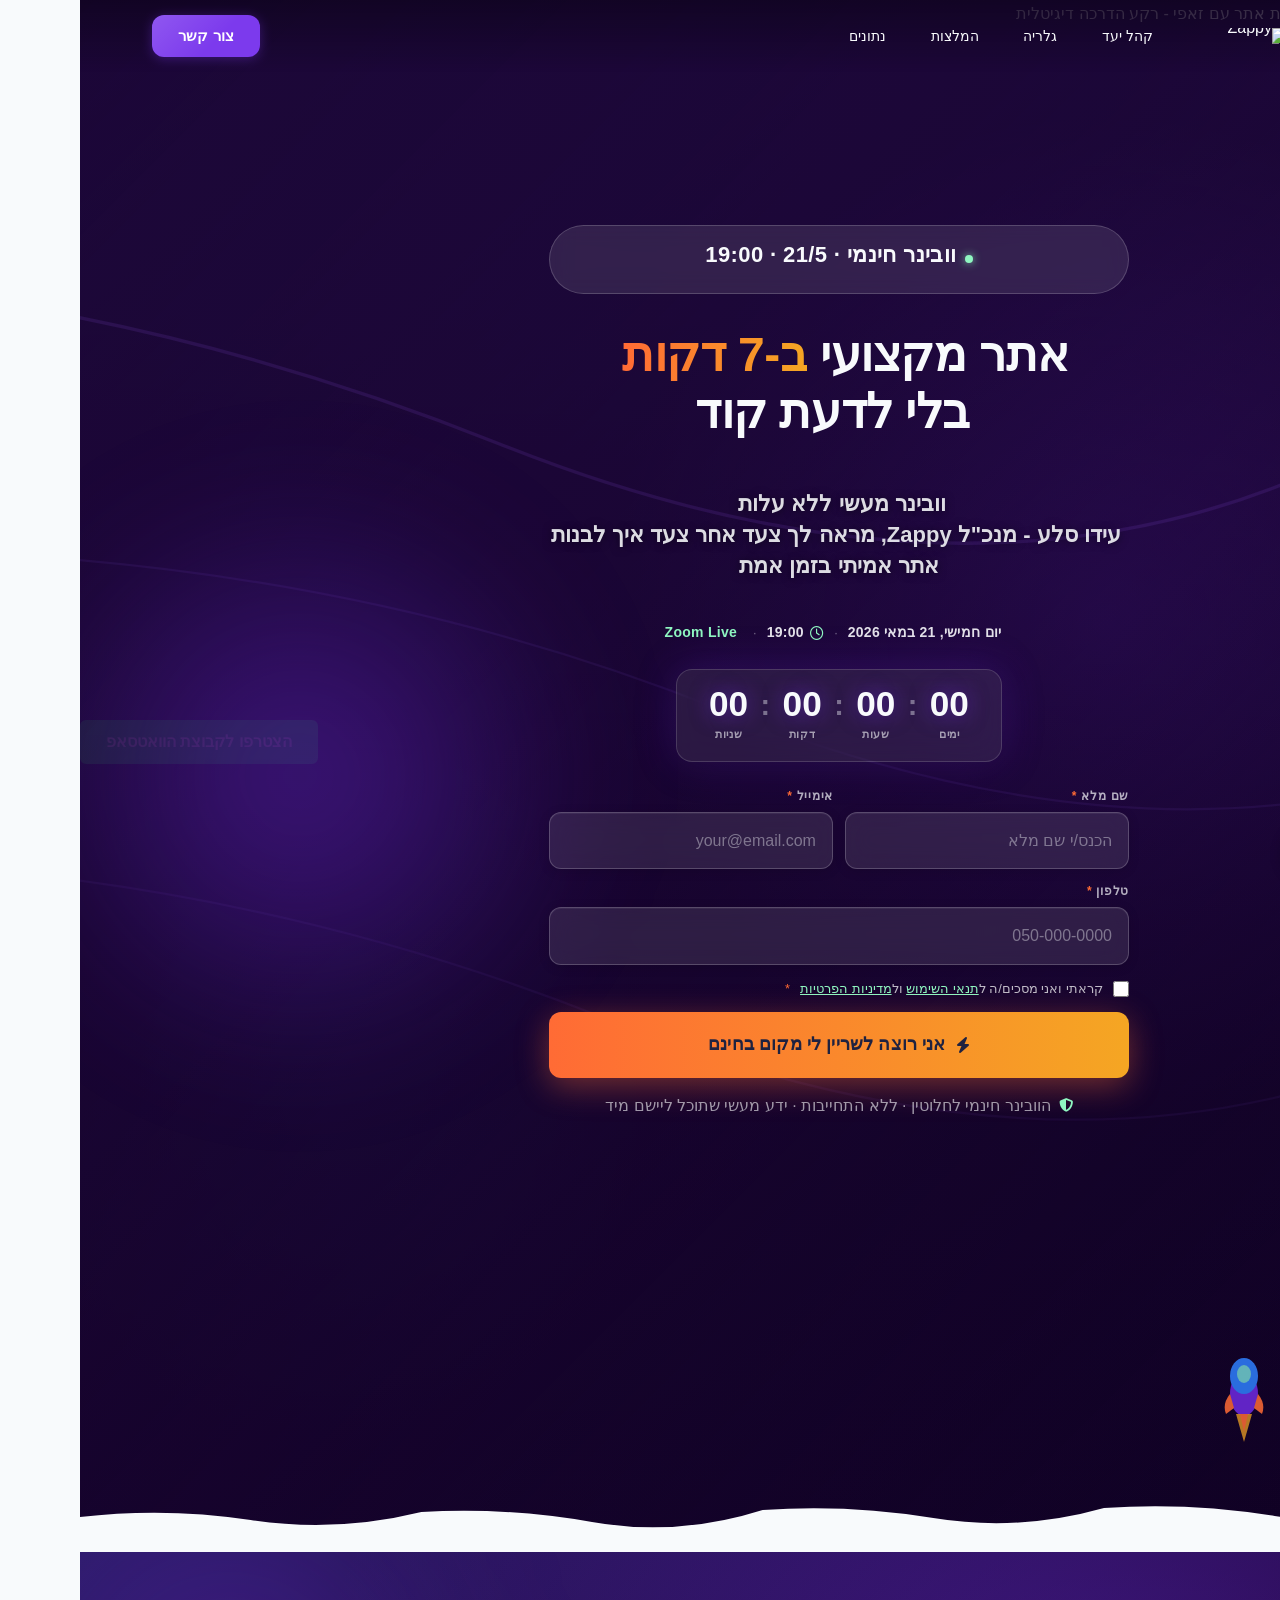
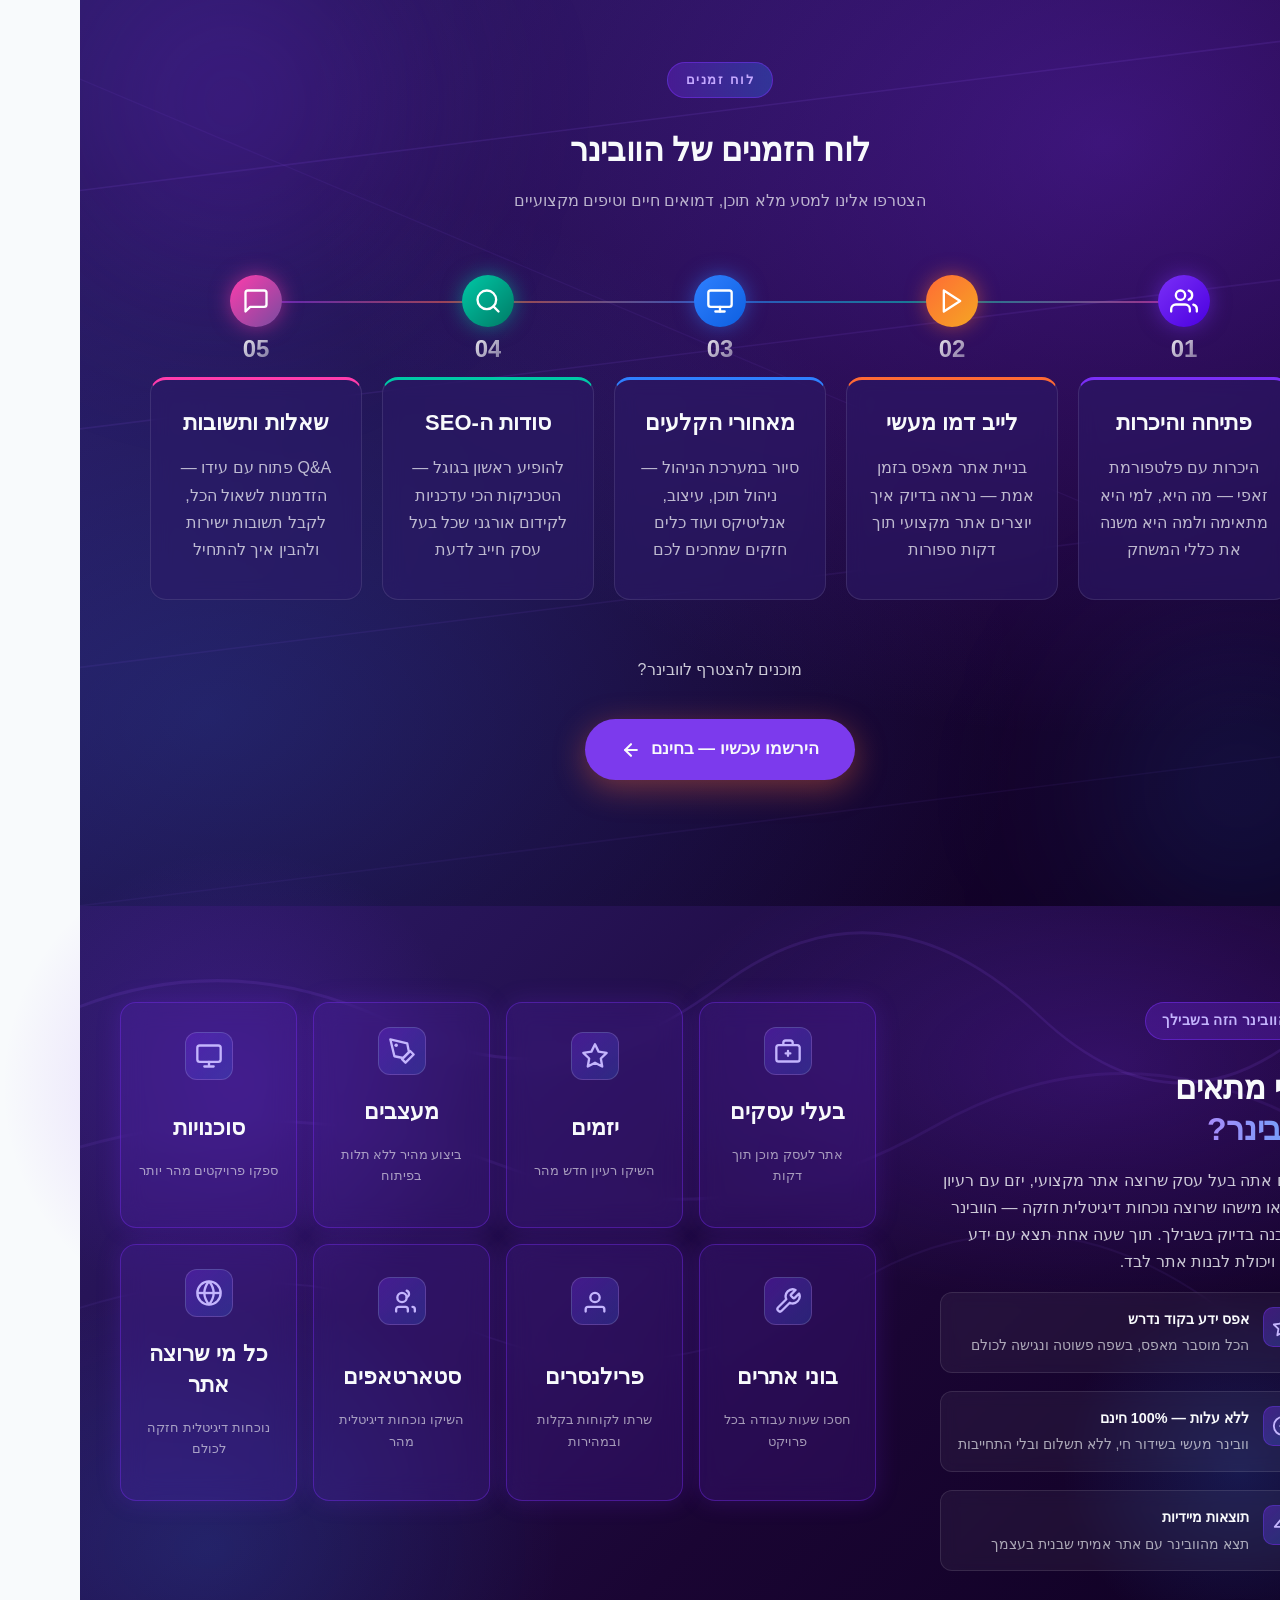
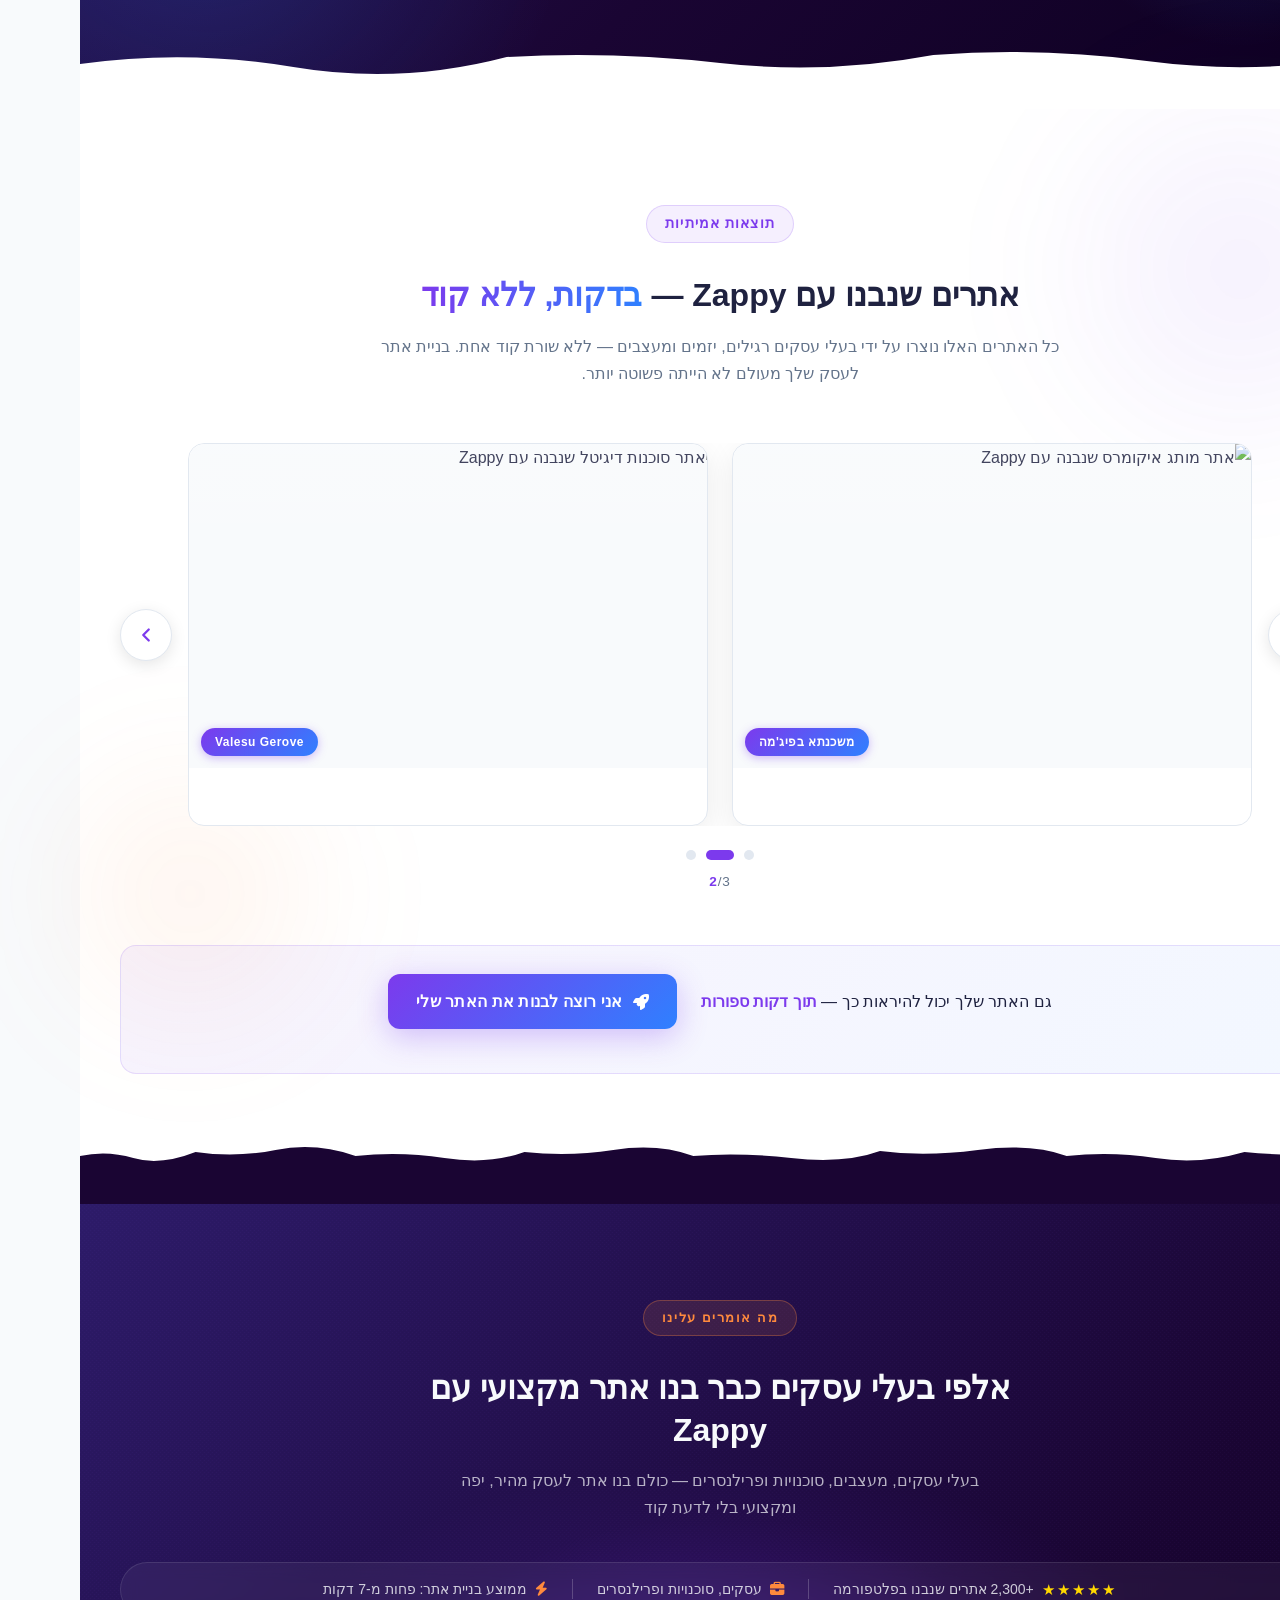
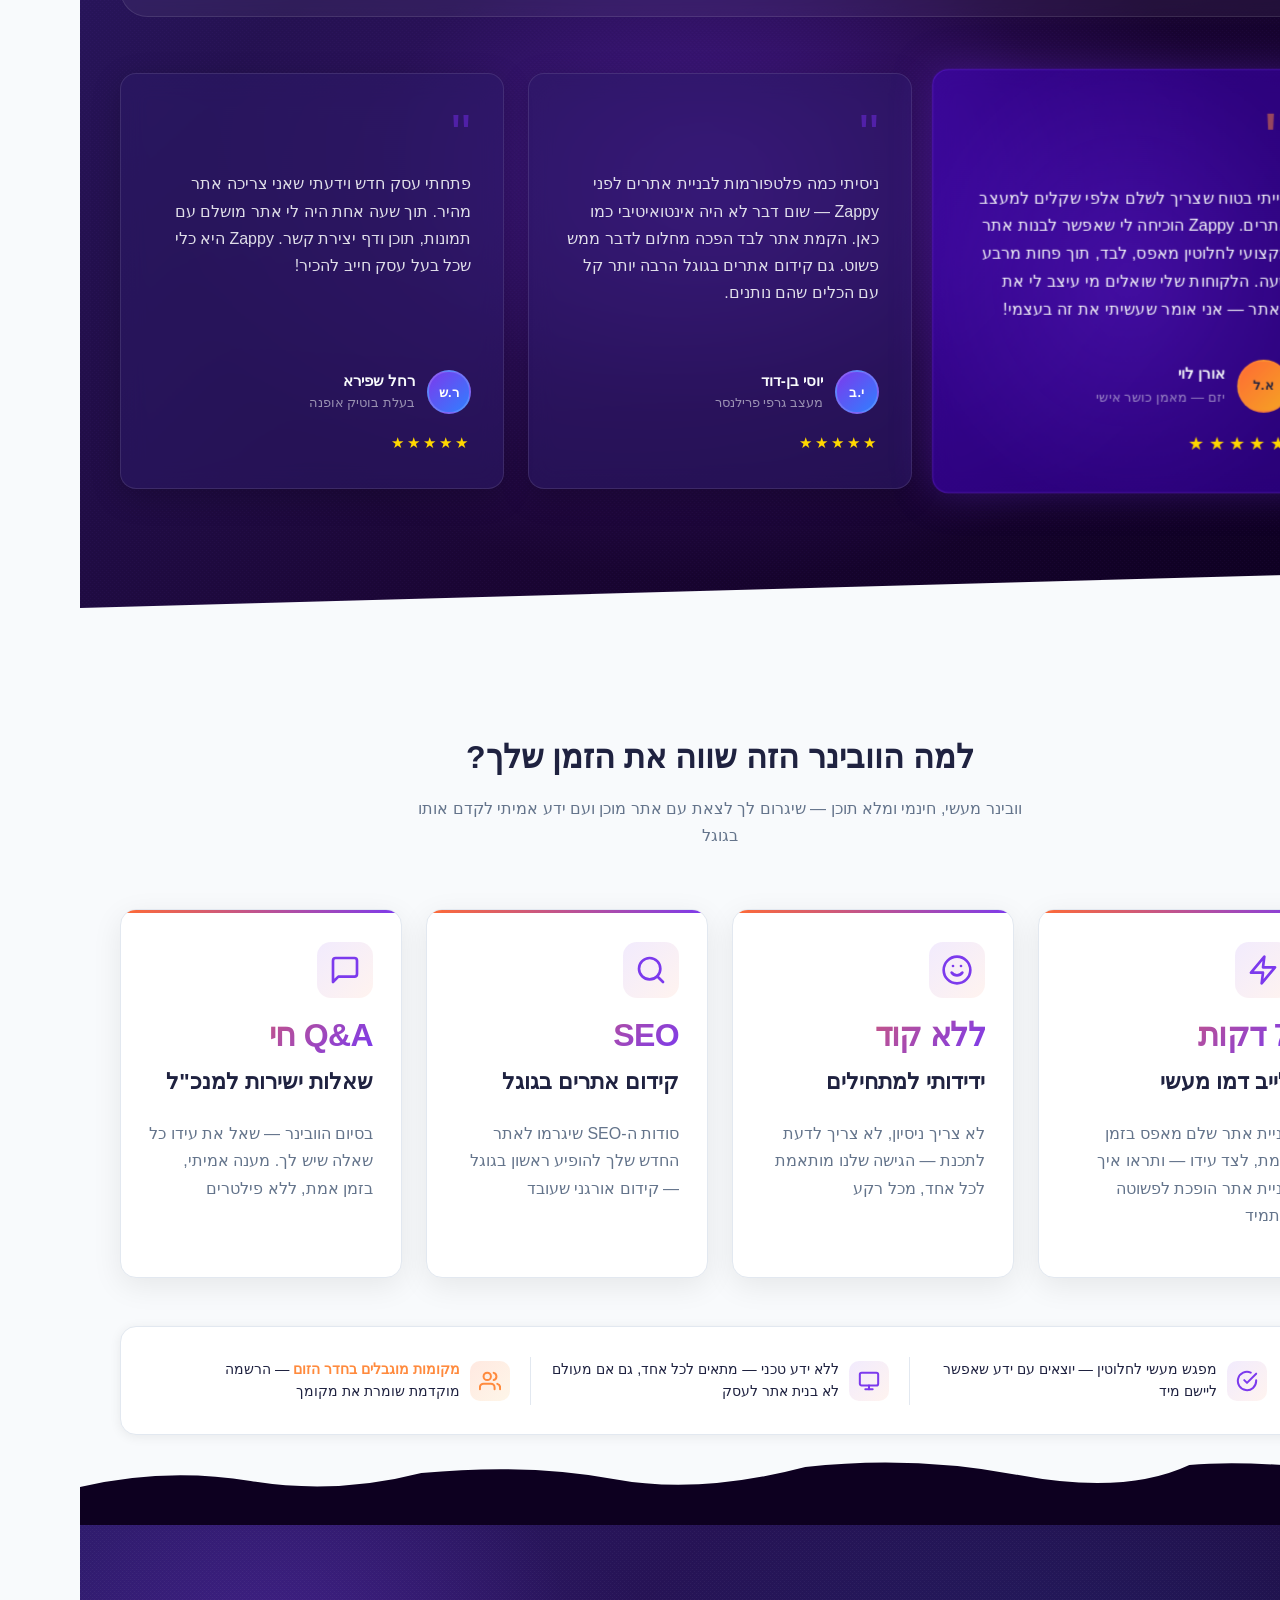
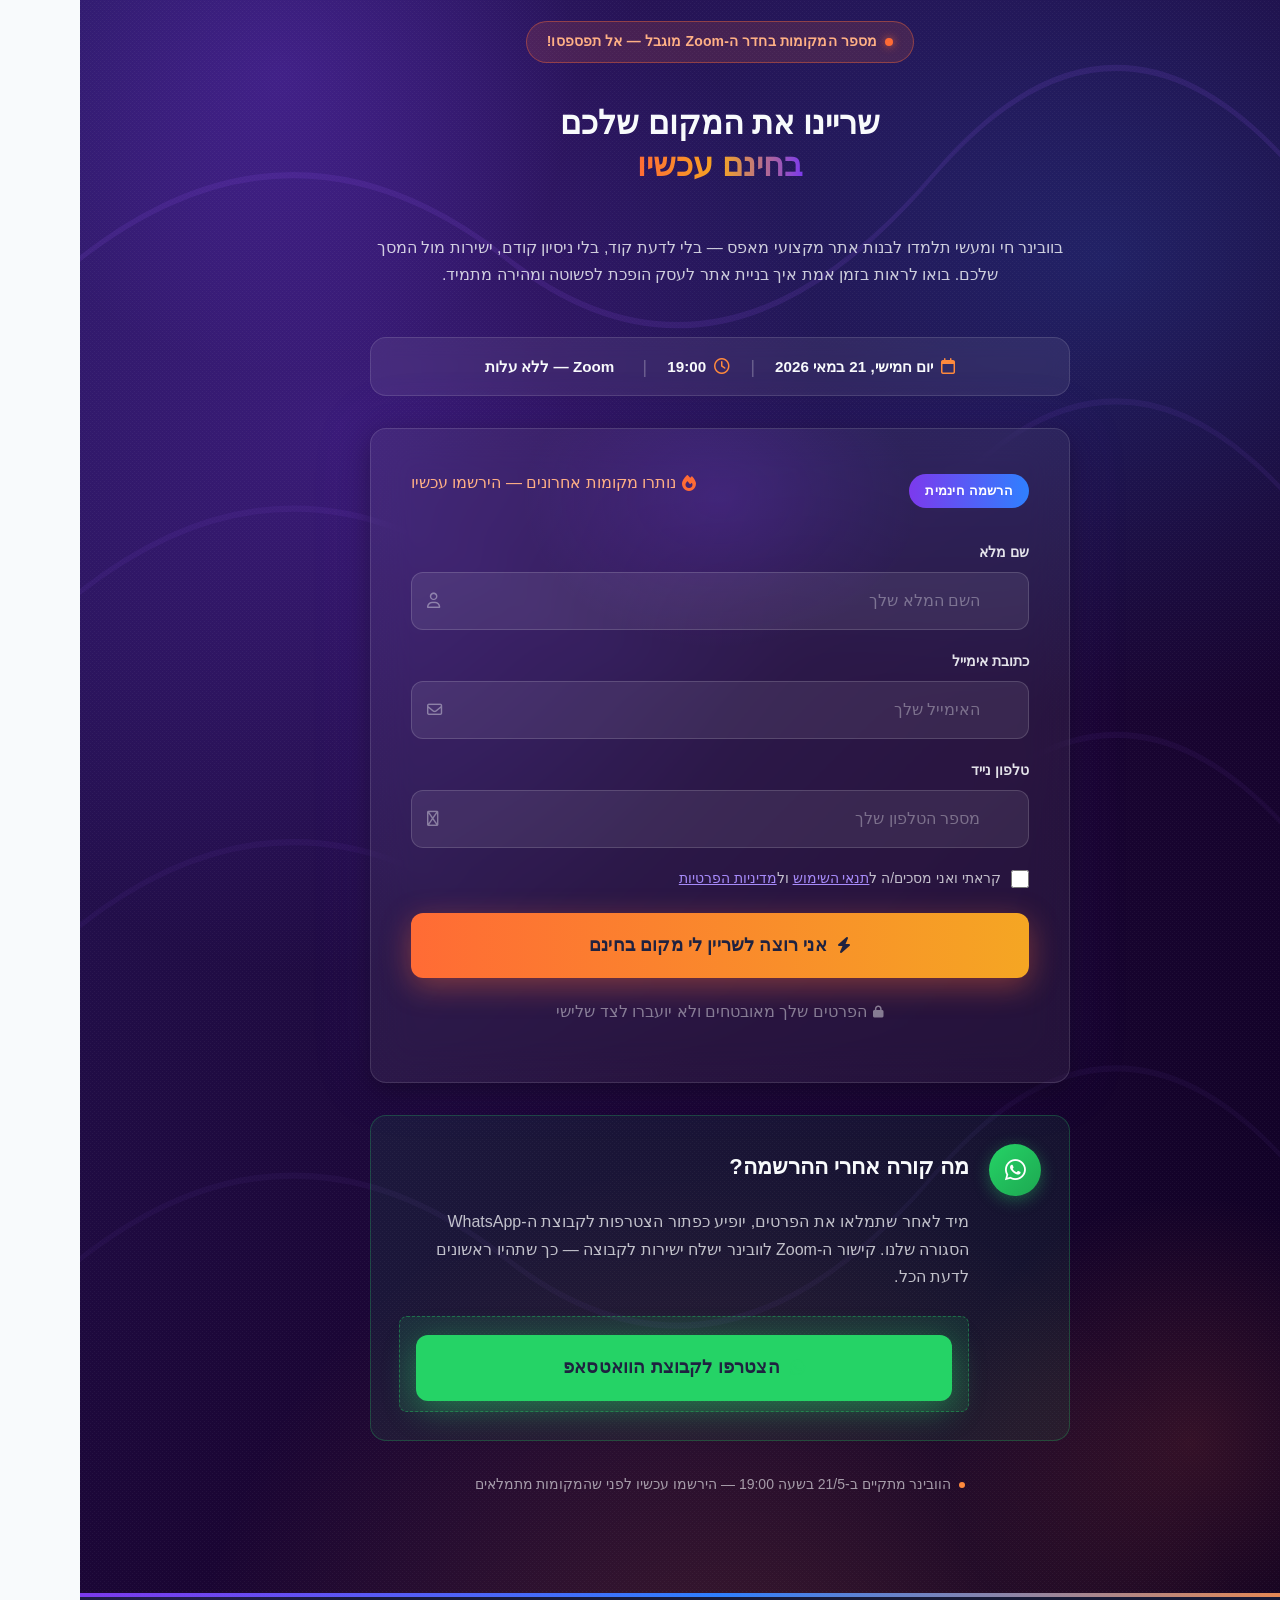
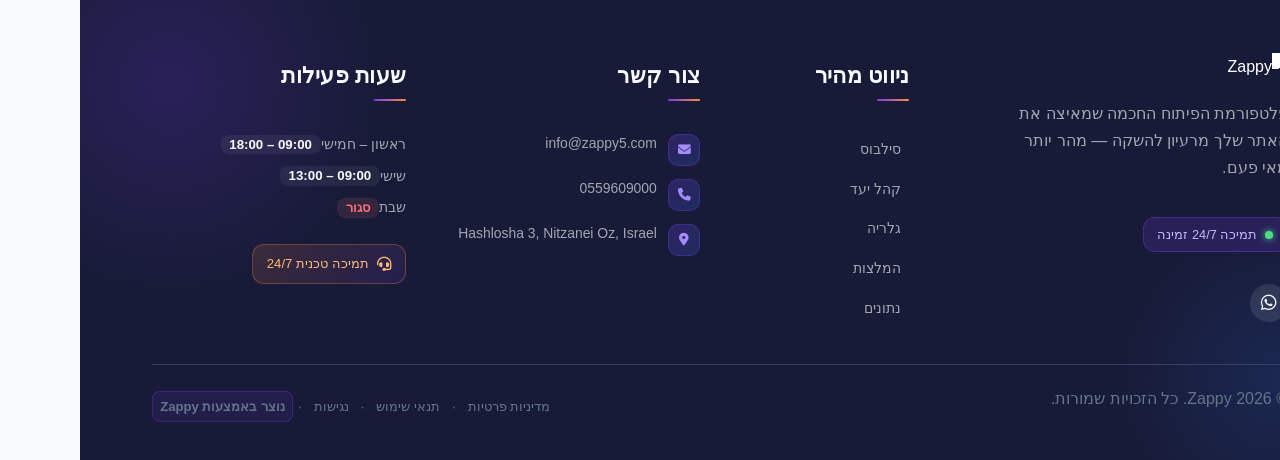
==== commit e1b171ec: "Incremental sync: 1 page(s) — insert_element" ====
--- a/public/index.html
+++ b/public/index.html
@@ -1 +1 @@
-<!doctype html><html dir="rtl" lang="he"><head><meta charset="UTF-8"><meta content="width=device-width,initial-scale=1" name="viewport"><meta content="index, follow" name="robots"><title>וובינר חינם — Zappy</title><meta content="Zappy (zappy5.com) is an innovative website-building platform led by CEO Ido, who will host a free live webinar on May 21st at 19:00. The brand is energetic, co" name="description"><meta content="בניית אתר, אתר לעסק, הקמת אתר לבד, קידום אתרים בגוגל, יצרת אתר" name="keywords"><link href="/assets/favicon.ico" rel="icon" type="image/x-icon"><link href="/assets/favicon-16x16.png" rel="icon" type="image/png" sizes="16x16"><link href="/assets/favicon-32x32.png" rel="icon" type="image/png" sizes="32x32"><link href="/assets/favicon-48x48.png" rel="icon" type="image/png" sizes="48x48"><link href="/assets/favicon-192x192.png" rel="icon" type="image/png" sizes="192x192"><link href="/assets/favicon-512x512.png" rel="icon" type="image/png" sizes="512x512"><link href="/assets/apple-touch-icon.png" rel="apple-touch-icon"><script>!function(){"use strict";var t="73a7eb59-eac3-43b3-b8a7-0695184a2c8d",e="https://api.zappy5.com/api/analytics/track",a=18e5,n=2592e6,o=!0,i=!0,r=!0;var s=function(){var e="zappy_visitor_"+t,a=null;try{if(a=localStorage.getItem(e)){var o=JSON.parse(a),i=Date.now();if(i-o.created<n)return o.lastSeen=i,localStorage.setItem(e,JSON.stringify(o)),o.id}}catch(t){console.warn("Zappy Analytics: LocalStorage not available")}var r="zv_"+Date.now()+"_"+Math.random().toString(36).substr(2,9);try{localStorage.setItem(e,JSON.stringify({id:r,created:Date.now(),lastSeen:Date.now()}))}catch(t){}return r}(),c=function(){var e="zappy_session_"+t,n=null;try{if(n=sessionStorage.getItem(e)){var o=JSON.parse(n),i=Date.now();if(i-o.timestamp<a)return o.timestamp=i,sessionStorage.setItem(e,JSON.stringify(o)),o.id}}catch(t){console.warn("Zappy Analytics: SessionStorage not available")}var r="zs_"+Date.now()+"_"+Math.random().toString(36).substr(2,9);try{sessionStorage.setItem(e,JSON.stringify({id:r,timestamp:Date.now()}))}catch(t){}return r}();function l(a,n){n=n||{};var o={website_id:t,event_type:a,page_path:window.location.pathname,referrer:document.referrer||"direct",visitor_id:s,session_id:c,metadata:n};if(navigator.sendBeacon){var i=new Blob([JSON.stringify(o)],{type:"application/json"});navigator.sendBeacon(e,i)}else fetch(e,{method:"POST",headers:{"Content-Type":"application/json"},body:JSON.stringify(o),keepalive:!0}).catch(function(t){console.warn("Zappy Analytics: Failed to track event",t)})}o&&l("pageview",{title:document.title,url:window.location.href}),i&&document.addEventListener("click",function(t){var e=t.target;if("BUTTON"===e.tagName||e.closest("button")){var a="BUTTON"===e.tagName?e:e.closest("button");l("click",{element:"button",text:a.textContent.trim().substring(0,100),id:a.id||null,class:a.className||null})}else if("A"===e.tagName||e.closest("a")){var n="A"===e.tagName?e:e.closest("a");l("navigation",{element:"link",text:n.textContent.trim().substring(0,100),href:n.href,external:n.hostname!==window.location.hostname})}},!0),r&&document.addEventListener("submit",function(t){var e=t.target;l("form_submit",{form_id:e.id||null,form_name:e.name||null,form_action:e.action||null,form_method:e.method||"GET"})},!0);var d=Date.now();window.addEventListener("beforeunload",function(){l("page_unload",{time_on_page:Math.floor((Date.now()-d)/1e3),page_path:window.location.pathname})}),window.zappyAnalytics={track:l,getVisitorId:function(){return s},getSessionId:function(){return c}}}()</script><meta content="וובינר — Zappy" property="og:title"><meta content="Zappy (zappy5.com) is an innovative website-building platform led by CEO Ido, who will host a free live webinar on May 21st at 19:00. The brand is energetic, co" property="og:description"><meta content="summary_large_image" name="twitter:card"><meta content="וובינר — Zappy" name="twitter:title"><meta content="Zappy (zappy5.com) is an innovative website-building platform led by CEO Ido, who will host a free live webinar on May 21st at 19:00. The brand is energetic, co" name="twitter:description"><script type="application/ld+json">{"@context":"https://schema.org","@graph":[{"@type":"LocalBusiness","@id":"https://zappy.zappy5.app#organization","name":"Zappy","url":"https://zappy.zappy5.app","description":"Zappy (zappy5.com) is an innovative website-building platform led by CEO Ido, who will host a free live webinar on May 21st at 19:00. The brand is energetic, colorful, and empowering — positioning itself as a game-changer that enables anyone to build a professional website from scratch in minutes without coding knowledge. The webinar landing page should feel exciting and urgent, with a countdown timer, limited Zoom spots scarcity element, a registration form, a syllabus section, example websites gallery, and a post-registration WhatsApp group CTA. The tone is friendly, inspiring, accessible, and action-driven.","address":{"@type":"PostalAddress","streetAddress":"Hashlosha 3, Nitzanei Oz, Israel"},"contactPoint":[{"@type":"ContactPoint","contactType":"customer service","email":"info@zappy5.com","telephone":"0559609000"}]},{"@type":"WebSite","@id":"https://zappy.zappy5.app#website","url":"https://zappy.zappy5.app","name":"Zappy","publisher":{"@id":"https://zappy.zappy5.app#organization"}},{"@type":"ContactPage","@id":"https://zappy.zappy5.app#contactpage","url":"https://zappy.zappy5.app","name":"וובינר חינם — Zappy","mainEntity":{"@id":"https://zappy.zappy5.app#organization"},"potentialAction":{"@type":"CommunicateAction","target":{"@type":"EntryPoint","urlTemplate":"https://zappy.zappy5.app/api/email/contact-form","actionPlatform":["http/method=POST"],"contentType":"application/json"},"instrument":[{"@type":"PropertyValue","name":"name","propertyID":"text","valueRequired":true,"description":"הכנס/י שם מלא"},{"@type":"PropertyValue","name":"email","propertyID":"email","valueRequired":true,"description":"your@email.com"},{"@type":"PropertyValue","name":"phone","propertyID":"tel","valueRequired":true,"description":"050-000-0000"},{"@type":"PropertyValue","name":"privacy_consent","propertyID":"checkbox","valueRequired":true}]}}]}</script><meta content="website" property="og:type"><meta content="he_IL" property="og:locale"><link href="https://cdnjs.cloudflare.com/ajax/libs/font-awesome/6.4.0/css/all.min.css" rel="stylesheet"><style>.skip-link{position:absolute;top:0;left:0;transform:translateY(-200%);padding:12px 18px;background:var(--bg-dark,#1a1a1a);color:var(--text-light,#fff);font-weight:600;border-radius:0 0 8px 0;z-index:10000}.skip-link:focus{transform:none;outline:2px solid var(--ring,#fff);outline-offset:2px}:focus-visible{outline:2px solid var(--ring,currentColor);outline-offset:3px}</style><link href="/assets/favicon.ico" rel="icon" type="image/x-icon"><link href="/assets/favicon-16x16.png" rel="icon" type="image/png" sizes="16x16"><link href="/assets/favicon-32x32.png" rel="icon" type="image/png" sizes="32x32"><link href="/assets/favicon-48x48.png" rel="icon" type="image/png" sizes="48x48"><link href="/assets/favicon-192x192.png" rel="icon" type="image/png" sizes="192x192"><link href="/assets/favicon-512x512.png" rel="icon" type="image/png" sizes="512x512"><link href="/assets/apple-touch-icon.png" rel="apple-touch-icon"><link href="https://cdn.jsdelivr.net/npm/vanilla-cookieconsent@3/dist/cookieconsent.css" rel="stylesheet"><script src="https://cdn.jsdelivr.net/npm/vanilla-cookieconsent@3/dist/cookieconsent.umd.js"></script><script src="https://cdn.jsdelivr.net/gh/mickidum/acc_toolbar/acctoolbar/acctoolbar.min.js"></script><style data-zappy-section-v2-css="true">.home-timeline-section{position:relative;overflow:visible;background-color:#1a0533;background-image:radial-gradient(ellipse at 80% 20%,rgba(123,47,247,.35) 0,transparent 55%),radial-gradient(ellipse at 10% 80%,rgba(47,128,255,.2) 0,transparent 50%),linear-gradient(135deg,#2d1b69 0,#1a0533 60%,#0d0020 100%);color:var(--text-light);padding:80px 16px 80px;direction:rtl}.home-timeline-section__bg-decoration{position:absolute;inset:0;pointer-events:none;z-index:0;overflow:hidden}.home-timeline-section__wave-lines{position:absolute;inset:0;width:100%;height:100%}.home-timeline-section__glow-blob{position:absolute;border-radius:50%;filter:blur(80px);pointer-events:none}.home-timeline-section__glow-blob--right{width:500px;height:500px;background:radial-gradient(circle,rgba(123,47,247,.3) 0,transparent 70%);top:-100px;inset-inline-end:-100px}.home-timeline-section__glow-blob--left{width:400px;height:400px;background:radial-gradient(circle,rgba(47,128,255,.2) 0,transparent 70%);bottom:-80px;inset-inline-start:-80px}.home-timeline-section__container{position:relative;z-index:1;max-width:1200px;margin:0 auto}.home-timeline-section__header{text-align:center;margin-bottom:60px}.home-timeline-section__label{display:inline-block;background:linear-gradient(90deg,rgba(123,47,247,.3) 0,rgba(47,128,255,.3) 100%);border:1px solid rgba(123,47,247,.5);color:#c4a8ff;font-size:.8rem;font-weight:700;letter-spacing:.12em;text-transform:uppercase;padding:6px 18px;border-radius:100px;margin-bottom:16px}.home-timeline-section__title{font-family:Syne,Inter,sans-serif;font-size:2rem;font-weight:700;line-height:1.3;color:var(--text-light);margin:0 0 16px;letter-spacing:-.01em}.home-timeline-section__subtitle{font-size:1rem;line-height:1.7;color:rgba(248,250,252,.7);margin:0 auto;max-width:560px}.home-timeline-section__stepper{position:relative;display:grid;grid-template-columns:1fr;gap:24px;direction:rtl}.home-timeline-section__connector-line{display:none}.home-timeline-section__step{display:flex;flex-direction:row;align-items:flex-start;gap:20px}.home-timeline-section__step-top{display:flex;flex-direction:column;align-items:center;flex-shrink:0;gap:10px;min-width:80px}.home-timeline-section__icon-wrap{width:52px;height:52px;border-radius:50%;display:flex;align-items:center;justify-content:center;color:#fff;flex-shrink:0}.home-timeline-section__icon-wrap--1{background:linear-gradient(135deg,#7b2ff7 0,#4a00e0 100%);box-shadow:0 0 20px rgba(123,47,247,.5)}.home-timeline-section__icon-wrap--2{background:linear-gradient(135deg,#ff6b35 0,#f5a623 100%);box-shadow:0 0 20px rgba(255,107,53,.5)}.home-timeline-section__icon-wrap--3{background:linear-gradient(135deg,#2f80ff 0,#0d5fe0 100%);box-shadow:0 0 20px rgba(47,128,255,.5)}.home-timeline-section__icon-wrap--4{background:linear-gradient(135deg,#00c9a7 0,#007a65 100%);box-shadow:0 0 20px rgba(0,201,167,.5)}.home-timeline-section__icon-wrap--5{background:linear-gradient(135deg,#ff3cac 0,#784ba0 100%);box-shadow:0 0 20px rgba(255,60,172,.5)}.home-timeline-section__step-number{font-family:Syne,Inter,sans-serif;font-size:1.5rem;font-weight:800;line-height:1;background:linear-gradient(135deg,rgba(255,255,255,.9) 0,rgba(255,255,255,.4) 100%);-webkit-background-clip:text;-webkit-text-fill-color:transparent;background-clip:text}.home-timeline-section__time-badge{font-size:.7rem;font-weight:600;color:rgba(248,250,252,.55);letter-spacing:.04em;white-space:nowrap;text-align:center}.home-timeline-section__card{background:rgba(45,27,105,.55);border-radius:16px;border:1px solid rgba(255,255,255,.1);padding:20px 22px;color:var(--text-light);flex:1;backdrop-filter:blur(10px);transition:transform .25s ease,box-shadow .25s ease,border-color .25s ease}.home-timeline-section__card:hover{transform:translateY(-4px);box-shadow:0 12px 40px rgba(123,47,247,.3);border-color:rgba(123,47,247,.4)}.home-timeline-section__step--1 .home-timeline-section__card{border-top:3px solid #7b2ff7}.home-timeline-section__step--2 .home-timeline-section__card{border-top:3px solid #ff6b35}.home-timeline-section__step--3 .home-timeline-section__card{border-top:3px solid #2f80ff}.home-timeline-section__step--4 .home-timeline-section__card{border-top:3px solid #00c9a7}.home-timeline-section__step--5 .home-timeline-section__card{border-top:3px solid #ff3cac}.home-timeline-section__card-title{font-family:Syne,Inter,sans-serif;font-size:1.375rem;font-weight:700;line-height:1.4;color:var(--text-light);margin:0 0 10px;text-align:right}.home-timeline-section__card-desc{font-size:1rem;line-height:1.7;color:rgba(248,250,252,.72);margin:0;text-align:right}.home-timeline-section__cta-wrap{text-align:center;margin-top:56px;display:flex;flex-direction:column;align-items:center;gap:20px}.home-timeline-section__cta-label{font-size:1rem;line-height:1.7;color:rgba(248,250,252,.8);margin:0}.home-timeline-section__cta-btn{display:inline-flex;align-items:center;gap:10px;background:linear-gradient(90deg,#ff6b35 0,#f5a623 100%);color:#fff;font-size:1.05rem;font-weight:700;padding:16px 36px;border-radius:100px;border:none;text-decoration:none;cursor:pointer;box-shadow:0 8px 32px rgba(255,107,53,.4);transition:transform .2s ease,box-shadow .2s ease,filter .2s ease;direction:rtl}.home-timeline-section__cta-btn:hover{transform:translateY(-3px) scale(1.03);box-shadow:0 14px 44px rgba(255,107,53,.55);filter:brightness(1.05)}@media (min-width:768px){.home-timeline-section{padding:100px 40px 100px}.home-timeline-section__title{font-size:2.5rem}.home-timeline-section__stepper{grid-template-columns:repeat(5,1fr);gap:0;align-items:start}.home-timeline-section__connector-line{display:block;position:absolute;top:26px;inset-inline-start:calc(10%);inset-inline-end:calc(10%);height:2px;background:linear-gradient(to left,rgba(255,60,172,.6),rgba(0,201,167,.6),rgba(47,128,255,.6),rgba(255,107,53,.6),rgba(123,47,247,.6));z-index:0}.home-timeline-section__step{flex-direction:column;align-items:center;gap:16px;padding:0 10px;position:relative;z-index:1}.home-timeline-section__step-top{align-items:center;width:100%}.home-timeline-section__card{text-align:center;padding:20px 16px}.home-timeline-section__card-title{text-align:center;font-size:1.1rem}.home-timeline-section__card-desc{text-align:center;font-size:.9rem}.home-timeline-section__time-badge{font-size:.68rem}}@media (min-width:1024px){.home-timeline-section{padding:110px 60px 110px}.home-timeline-section__card-title{font-size:1.2rem}.home-timeline-section__card-desc{font-size:.95rem}}@media (max-width:767px){.home-timeline-section{padding:60px 16px 60px}.home-timeline-section__header{margin-bottom:40px}.home-timeline-section__stepper{grid-template-columns:1fr!important}.home-timeline-section__step{flex-direction:row;align-items:flex-start}.home-timeline-section__step-top{min-width:70px}.home-timeline-section__icon-wrap{width:44px;height:44px}.home-timeline-section__card{padding:16px}.home-timeline-section__card-title{font-size:1.1rem}.home-timeline-section__cta-btn{font-size:.95rem;padding:14px 28px}}</style><style data-zappy-section-v2-css="true">.home-zgal-section{position:relative;background-color:#1f2240;background-image:radial-gradient(ellipse 80% 60% at 50% 0,rgba(123,47,247,.18) 0,transparent 65%),radial-gradient(ellipse 50% 40% at 90% 80%,rgba(47,128,255,.12) 0,transparent 60%),linear-gradient(160deg,#2d1b69 0,#1f2240 50%,#0d0020 100%);color:var(--text-light);padding:100px 16px 80px;overflow:hidden;direction:rtl}.home-zgal-section .zgal-bg-waves{position:absolute;top:0;left:0;width:100%;height:100%;pointer-events:none;z-index:0;aria-hidden:true}.home-zgal-section .zgal-container{max-width:1200px;margin:0 auto;position:relative;z-index:1}.home-zgal-section .zgal-header{text-align:center;margin-bottom:48px}.home-zgal-section .zgal-eyebrow{display:inline-block;font-family:Heebo,sans-serif;font-size:.8rem;font-weight:700;letter-spacing:.12em;text-transform:uppercase;color:var(--accent);background:rgba(255,138,61,.12);border:1px solid rgba(255,138,61,.3);border-radius:100px;padding:6px 18px;margin-bottom:16px}.home-zgal-section .zgal-title{font-family:Syne,Heebo,sans-serif;font-size:2rem;font-weight:700;line-height:1.3;color:var(--text-light);margin:0 0 14px;letter-spacing:-.01em}.home-zgal-section .zgal-subtitle{font-family:Heebo,sans-serif;font-size:1rem;line-height:1.7;color:rgba(248,250,252,.7);margin:0;max-width:520px;margin-inline-start:auto;margin-inline-end:auto}.home-zgal-section .zgal-carousel-wrapper{position:relative;display:flex;align-items:center;gap:0}.home-zgal-section .zgal-track{flex:1;position:relative;min-height:520px;overflow:hidden}.home-zgal-section .zgal-slide{position:absolute;top:0;left:0;width:100%;opacity:0;pointer-events:none;transform:translateX(60px);transition:opacity .55s cubic-bezier(.4,0,.2,1),transform .55s cubic-bezier(.4,0,.2,1);will-change:opacity,transform}.home-zgal-section .zgal-slide.zgal-slide-active{opacity:1;pointer-events:auto;transform:translateX(0);position:relative}.home-zgal-section .zgal-slide.zgal-slide-prev{opacity:0;transform:translateX(60px)}.home-zgal-section .zgal-slide.zgal-slide-next{opacity:0;transform:translateX(-60px)}.home-zgal-section .zgal-slide-inner{display:flex;flex-direction:column;align-items:center;gap:0}.home-zgal-section .zgal-image-frame{position:relative;width:100%;max-width:860px;margin:0 auto;border-radius:20px;overflow:hidden;box-shadow:0 24px 80px rgba(0,0,0,.45),0 0 0 1px rgba(255,255,255,.08);background:rgba(45,27,105,.5)}.home-zgal-section .zgal-img{width:100%;height:420px;object-fit:cover;display:block;transition:transform .5s ease}.home-zgal-section .zgal-image-frame:hover .zgal-img{transform:scale(1.03)}.home-zgal-section .zgal-category-badge{position:absolute;top:18px;inset-inline-start:18px;z-index:3;font-family:Heebo,sans-serif;font-size:.78rem;font-weight:700;letter-spacing:.06em;color:#fff;background:linear-gradient(90deg,#7c3aed 0,#2f80ff 100%);border-radius:100px;padding:5px 14px;box-shadow:0 4px 16px rgba(124,58,237,.4)}.home-zgal-section .zgal-image-overlay{position:absolute;inset:0;background:linear-gradient(to top,rgba(15,0,40,.75) 0,transparent 55%);display:flex;align-items:flex-end;justify-content:center;padding-bottom:28px;opacity:0;transition:opacity .35s ease;z-index:2}.home-zgal-section .zgal-image-frame:hover .zgal-image-overlay{opacity:1}.home-zgal-section .zgal-view-btn{display:inline-block;font-family:Heebo,sans-serif;font-size:.9rem;font-weight:700;color:#fff;text-decoration:none;background:linear-gradient(90deg,#ff6b35 0,#f5a623 100%);border-radius:100px;padding:11px 28px;box-shadow:0 8px 28px rgba(255,107,53,.45);transition:transform .2s ease,box-shadow .2s ease}.home-zgal-section .zgal-view-btn:hover{transform:translateY(-2px);box-shadow:0 12px 36px rgba(255,107,53,.55)}.home-zgal-section .zgal-slide-info{text-align:center;padding:28px 24px 12px;max-width:600px;margin:0 auto}.home-zgal-section .zgal-slide-title{font-family:Syne,Heebo,sans-serif;font-size:1.375rem;font-weight:700;line-height:1.4;color:var(--text-light);margin:0 0 10px}.home-zgal-section .zgal-slide-desc{font-family:Heebo,sans-serif;font-size:1rem;line-height:1.7;color:rgba(248,250,252,.72);margin:0 0 18px}.home-zgal-section .zgal-cta-link{display:inline-block;font-family:Heebo,sans-serif;font-size:.9rem;font-weight:600;color:var(--accent);text-decoration:none;border-bottom:1.5px solid rgba(255,138,61,.4);padding-bottom:2px;transition:color .2s,border-color .2s}.home-zgal-section .zgal-cta-link:hover{color:#f5a623;border-color:#f5a623}.home-zgal-section .zgal-nav{flex-shrink:0;width:52px;height:52px;border-radius:50%;border:1.5px solid rgba(255,255,255,.18);background:rgba(45,27,105,.55);backdrop-filter:blur(10px);color:var(--text-light);display:flex;align-items:center;justify-content:center;cursor:pointer;transition:background .25s,border-color .25s,transform .2s;z-index:5;position:relative}.home-zgal-section .zgal-nav:hover{background:rgba(124,58,237,.5);border-color:rgba(124,58,237,.6);transform:scale(1.08)}.home-zgal-section .zgal-nav svg{width:20px;height:20px}.home-zgal-section .zgal-nav-prev{margin-inline-start:0;margin-inline-end:16px}.home-zgal-section .zgal-nav-next{margin-inline-start:16px;margin-inline-end:0}.home-zgal-section .zgal-dots{display:flex;justify-content:center;gap:10px;margin-top:28px}.home-zgal-section .zgal-dot{width:10px;height:10px;border-radius:50%;border:none;background:rgba(255,255,255,.2);cursor:pointer;transition:background .3s,transform .3s,width .3s;padding:0}.home-zgal-section .zgal-dot.zgal-dot-active{background:linear-gradient(90deg,#ff6b35,#f5a623);width:28px;border-radius:100px;transform:none}.home-zgal-section .zgal-dot:hover:not(.zgal-dot-active){background:rgba(255,255,255,.45)}.home-zgal-section .zgal-counter{text-align:center;font-family:Heebo,sans-serif;font-size:.85rem;color:rgba(248,250,252,.45);margin-top:12px;letter-spacing:.06em}.home-zgal-section .zgal-counter #zgalCurrent{color:var(--text-light);font-weight:700}.home-zgal-section .zgal-counter-sep{margin:0 4px}.home-zgal-section .zgal-bottom-cta{text-align:center;margin-top:52px}.home-zgal-section .zgal-main-cta{display:inline-flex;align-items:center;gap:8px;font-family:Heebo,sans-serif;font-size:1rem;font-weight:700;color:#fff;text-decoration:none;background:linear-gradient(90deg,#ff6b35 0,#f5a623 100%);border-radius:10px;padding:16px 36px;border:none;box-shadow:0 8px 32px rgba(255,107,53,.4);transition:transform .25s ease,box-shadow .25s ease;cursor:pointer}.home-zgal-section .zgal-main-cta:hover{transform:translateY(-3px);box-shadow:0 14px 44px rgba(255,107,53,.55)}@media (max-width:768px){.home-zgal-section{padding:100px 12px 60px}.home-zgal-section .zgal-title{font-size:1.6rem}.home-zgal-section .zgal-carousel-wrapper{gap:0}.home-zgal-section .zgal-nav{width:40px;height:40px}.home-zgal-section .zgal-nav svg{width:16px;height:16px}.home-zgal-section .zgal-nav-prev{margin-inline-end:8px}.home-zgal-section .zgal-nav-next{margin-inline-start:8px}.home-zgal-section .zgal-img{height:240px}.home-zgal-section .zgal-track{min-height:380px}.home-zgal-section .zgal-slide-info{padding:20px 8px 8px}.home-zgal-section .zgal-slide-title{font-size:1.1rem}.home-zgal-section .zgal-bottom-cta{margin-top:36px}.home-zgal-section .zgal-main-cta{padding:14px 24px;font-size:.95rem}}@media (min-width:769px){.home-zgal-section{padding:120px 40px 100px}.home-zgal-section .zgal-title{font-size:2.4rem}.home-zgal-section .zgal-img{height:460px}.home-zgal-section .zgal-track{min-height:580px}}</style><link href="/styles.css" rel="stylesheet"><style id="zappy-dropdown-submenu-styles">#navMenu li:has(.sub-menu),.nav-menu li:has(.sub-menu),.navbar li:has(.sub-menu),nav li:has(.sub-menu){position:relative}#navMenu .sub-menu,.nav-menu .sub-menu,.navbar .sub-menu,nav .sub-menu{display:block!important;position:absolute!important;top:100%;left:0;min-width:220px;background:#fff;border-radius:8px;box-shadow:0 8px 25px rgba(0,0,0,.15);padding:8px 0;opacity:0;visibility:hidden;transform:translateY(10px);transition:all .3s ease;z-index:1000;list-style:none;pointer-events:none}#navMenu li:hover>.sub-menu,.nav-menu li:hover>.sub-menu,.navbar li:hover>.sub-menu,nav li:hover>.sub-menu{opacity:1!important;visibility:visible!important;transform:translateY(0)!important;pointer-events:auto!important}.sub-menu li{list-style:none;margin:0;padding:0}.sub-menu a{display:block!important;padding:10px 16px!important;color:var(--text-dark,#333)!important;font-weight:500;text-decoration:none;white-space:nowrap;transition:background-color .2s}.sub-menu .zappy-nav-child>a{padding-left:28px!important;font-size:.9em!important;opacity:.85!important}[dir=rtl] .sub-menu .zappy-nav-child>a,html[lang=ar] .sub-menu .zappy-nav-child>a,html[lang=he] .sub-menu .zappy-nav-child>a{padding-left:10px!important;padding-right:28px!important}.sub-menu .zappy-nav-parent>a{font-weight:600!important}.sub-menu a:hover{background-color:#f5f5f5}[dir=rtl] .nav-menu .sub-menu,[dir=rtl] .navbar .sub-menu,[dir=rtl] nav .sub-menu,html[lang=ar] .nav-menu .sub-menu,html[lang=ar] .navbar .sub-menu,html[lang=ar] nav .sub-menu,html[lang=he] .nav-menu .sub-menu,html[lang=he] .navbar .sub-menu,html[lang=he] nav .sub-menu{left:auto!important;right:0!important}.sub-menu:empty,.sub-menu:not(:has(li)):not(:has(> a)),.sub-menu:not(:has(li:not(.zappy-hidden-menu-item))):not(:has(> a)){display:none!important;opacity:0!important;visibility:hidden!important;pointer-events:none!important}li:has(.menu-group-title):hover>.sub-menu{opacity:1!important;visibility:visible!important;transform:translateY(0)!important;pointer-events:auto!important}#navMenu>li>.menu-group-title,.nav-menu>li>.menu-group-title{display:inline-block;padding:.5rem 1rem;cursor:default;user-select:none}@media (max-width:768px){#navMenu .sub-menu,.nav-menu .sub-menu,.navbar .sub-menu,nav .sub-menu{position:static!important;transform:none!important;box-shadow:none!important;background:0 0!important;max-height:0;overflow:hidden;opacity:0;visibility:hidden;transition:max-height .3s ease,opacity .3s ease;padding:0!important;border-radius:0!important}#navMenu .sub-menu.mobile-expanded,.nav-menu .sub-menu.mobile-expanded,.navbar .sub-menu.mobile-expanded{max-height:none!important;overflow-y:visible!important;opacity:1!important;visibility:visible!important;padding:8px 0 8px 16px!important}[dir=rtl] .sub-menu.mobile-expanded,html[lang=he] .sub-menu.mobile-expanded{padding:8px 16px 8px 0!important}#navMenu li:hover>.sub-menu,.nav-menu li:hover>.sub-menu,.navbar li:hover>.sub-menu,nav li:hover>.sub-menu{opacity:0;visibility:hidden;pointer-events:none}#navMenu li>.sub-menu.mobile-expanded,.nav-menu li>.sub-menu.mobile-expanded,.navbar li>.sub-menu.mobile-expanded,nav li>.sub-menu.mobile-expanded{opacity:1!important;visibility:visible!important;pointer-events:auto!important}#navMenu li:has(.sub-menu),.nav-menu li:has(.sub-menu),.navbar li:has(.sub-menu),nav li:has(.sub-menu){display:flex!important;flex-wrap:wrap!important;align-items:center!important;position:relative!important;min-height:44px!important}#navMenu li:has(.sub-menu)>a,.nav-menu li:has(.sub-menu)>a,.navbar li:has(.sub-menu)>a,nav li:has(.sub-menu)>a{flex:1!important;min-width:0!important}#navMenu li:has(.sub-menu)>.menu-group-title,.nav-menu li:has(.sub-menu)>.menu-group-title,.navbar li:has(.sub-menu)>.menu-group-title,nav li:has(.sub-menu)>.menu-group-title{flex:1!important;min-width:0!important;padding:0!important;line-height:inherit!important}#navMenu li:has(.sub-menu)>.sub-menu,.nav-menu li:has(.sub-menu)>.sub-menu,.navbar li:has(.sub-menu)>.sub-menu,nav li:has(.sub-menu)>.sub-menu{flex-basis:100%!important;width:100%!important}#navMenu li:has(.sub-menu)>a [class*=arrow],#navMenu li:has(.sub-menu)>a [class*=chevron],.nav-menu li:has(.sub-menu)>a .fa-angle-down,.nav-menu li:has(.sub-menu)>a .fa-chevron-down,.nav-menu li:has(.sub-menu)>a [class*=arrow],.nav-menu li:has(.sub-menu)>a [class*=chevron],nav li:has(.sub-menu)>a [class*=arrow],nav li:has(.sub-menu)>a [class*=chevron]{display:none!important;visibility:hidden!important}.mobile-submenu-toggle{display:flex!important;align-items:center!important;justify-content:center!important;width:44px!important;height:auto!important;background:0 0!important;border:none!important;cursor:pointer!important;color:var(--text-light)!important;position:static!important;flex-shrink:0!important;align-self:stretch!important;z-index:2!important;padding:0!important;margin:0!important}.mobile-submenu-toggle::after{content:''!important;width:0!important;height:0!important;border-left:6px solid transparent!important;border-right:6px solid transparent!important;border-top:7px solid currentColor!important;transition:transform .3s ease!important}.mobile-submenu-toggle.expanded::after{transform:rotate(180deg)!important}.sub-menu a{padding:10px 0!important;display:block!important;color:var(--text-light)!important;white-space:normal!important}.sub-menu .zappy-nav-child>a{padding-left:28px!important;font-size:.9em!important;opacity:.85!important}[dir=rtl] .sub-menu .zappy-nav-child>a,html[lang=ar] .sub-menu .zappy-nav-child>a,html[lang=he] .sub-menu .zappy-nav-child>a{padding-left:0!important;padding-right:28px!important}.sub-menu .zappy-nav-parent>a{font-weight:600!important}#navMenu.active,.nav-menu.active{max-width:100vw!important;overflow-x:hidden!important;box-sizing:border-box!important}.navbar .sub-menu li a,.zappy-products-dropdown .sub-menu a,nav.navbar .sub-menu li a{color:var(--text-light)!important}}@media (min-width:769px){.mobile-submenu-toggle{display:none!important}}</style><style id="zappy-widget-visibility">html[dir=rtl] .whatsapp-float{right:20px!important;left:auto!important}html:not([dir]) .whatsapp-float,html[dir=ltr] .whatsapp-float{left:20px!important;right:auto!important}html[dir=rtl] #mic-access-tool-general-button,html[dir=rtl] #mic-init-access-tool #mic-access-tool-general-button,html[dir=rtl] #mic-init-access-tool .mic-access-tool-general-button,html[dir=rtl] ._access-icon,html[dir=rtl] .mic-access-tool-general-button{left:20px!important;right:auto!important}html:not([dir]) #mic-access-tool-general-button,html:not([dir]) #mic-init-access-tool #mic-access-tool-general-button,html:not([dir]) #mic-init-access-tool .mic-access-tool-general-button,html:not([dir]) ._access-icon,html:not([dir]) .mic-access-tool-general-button,html[dir=ltr] #mic-access-tool-general-button,html[dir=ltr] #mic-init-access-tool #mic-access-tool-general-button,html[dir=ltr] #mic-init-access-tool .mic-access-tool-general-button,html[dir=ltr] ._access-icon,html[dir=ltr] .mic-access-tool-general-button{right:20px!important;left:auto!important}@media (max-width:768px){.whatsapp-float{display:flex!important}}@media (min-width:769px){.whatsapp-float{display:flex!important}}@media (max-width:768px){#mic-access-tool-general-button,#mic-init-access-tool #mic-access-tool-general-button,#mic-init-access-tool .mic-access-tool-general-button,._access-icon,.mic-access-tool-general-button{display:flex!important;visibility:visible!important;opacity:1!important;pointer-events:auto!important}#mic-access-tool-box.opened-mic-access-tool,#mic-init-access-tool #mic-access-tool-box.opened-mic-access-tool,.mic-access-tool-box.opened-mic-access-tool{visibility:visible!important;opacity:1!important;pointer-events:auto!important}}@media (min-width:769px){#mic-access-tool-general-button,#mic-init-access-tool #mic-access-tool-general-button,#mic-init-access-tool .mic-access-tool-general-button,._access-icon,.mic-access-tool-general-button{display:flex!important;visibility:visible!important;opacity:1!important;pointer-events:auto!important}#mic-access-tool-box.opened-mic-access-tool,#mic-init-access-tool #mic-access-tool-box.opened-mic-access-tool,.mic-access-tool-box.opened-mic-access-tool{visibility:visible!important;opacity:1!important;pointer-events:auto!important}}</style></head><body><a href="#main" class="skip-link">דלג לתוכן הראשי</a><nav class="navbar" dir="rtl"><button class="mobile-toggle" aria-label="Menu" id="mobileToggle"><svg viewBox="0 0 24 24" fill="none" height="24" width="24" class="hamburger-icon"><path d="M3 12h18M3 6h18M3 18h18" stroke="currentColor" stroke-width="2" stroke-linecap="round"></path></svg> <svg viewBox="0 0 24 24" fill="none" height="24" width="24" class="close-icon" style="display:none"><path d="M18 6L6 18M6 6l12 12" stroke="currentColor" stroke-width="2" stroke-linecap="round"></path></svg></button> <button class="phone-header-btn" aria-label="Call" data-phone="0559609000"><svg viewBox="0 0 24 24" fill="currentColor" height="20" width="20"><path d="M22 16.92v3a2 2 0 0 1-2.18 2 19.79 19.79 0 0 1-8.63-3.07 19.5 19.5 0 0 1-6-6 19.79 19.79 0 0 1-3.07-8.67A2 2 0 0 1 4.11 2h3a2 2 0 0 1 2 1.72 12.84 12.84 0 0 0 .7 2.81 2 2 0 0 1-.45 2.11L8.09 9.91a16 16 0 0 0 6 6l1.27-1.27a2 2 0 0 1 2.11-.45 12.84 12.84 0 0 0 2.81.7A2 2 0 0 1 22 16.92z"></path></svg></button><div class="nav-container"><div class="nav-right-group"><div class="nav-brand"><a href="/" class="logo-link"><img alt="Zappy" class="logo" src="/assets/zappy-webinar-web-development-platform-saas-logo-1779097196991-94u380.webp?v=1779097197235-5ypl6f"></a></div><ul class="nav-menu" id="navMenu"><li><a href="#audience">קהל יעד</a></li><li><a href="#gallery">גלריה</a></li><li><a href="#testimonials">המלצות</a></li><li><a href="#stats">נתונים</a></li></ul></div><div class="nav-cta-container"><a href="#cta" class="nav-cta-btn">צור קשר</a></div></div></nav><script></script><main id="main"><section class="index-hero-section" data-layout-spec="בית-hero" dir="rtl" data-band-index="0" id="index-hero-section" data-hero-type="fullscreen-scrim" data-zappy-content-align="upper-center" style="min-height:1552.04px !important"><div class="hero-bg-wrapper"><img alt="וובינר בניית אתר עם זאפי - רקע הדרכה דיגיטלית" class="hero-bg-img" src="/assets/site-index-hero-image-1.webp" data-element-id="img-1778748199516-mvdpzzd1n" data-element-type="image" height="700" width="1200" data-context="Immersive mesh-gradient tech webinar atmosphere: a dynamic modern workspace with glowing screens showing colorful website builder interfaces, violet and electric blue light bloom, subtle pixel-dot texture, orange accent highlights, cinematic depth of field, professional Israeli tech startup vibe, ultra-wide 16:9 format for full-bleed hero background" data-hero-background="true" data-hero-bg="true" data-placeholder="index-hero-image-1" fetchpriority="high" loading="eager"></div><div class="hero-scrim" aria-hidden="true"></div><svg viewBox="0 0 1200 700" xmlns="http://www.w3.org/2000/svg" aria-hidden="true" data-no-icon-edit="true" preserveAspectRatio="xMidYMid slice" class="hero-deco-waves"><path d="M-100,150 Q200,80 500,200 T1000,120 T1400,180" stroke="#9B5FFF" stroke-width="1.5" fill="none" opacity="0.12"></path><path d="M-100,280 Q300,200 600,320 T1100,240 T1400,300" stroke="#9B5FFF" stroke-width="1" fill="none" opacity="0.08"></path><path d="M-100,420 Q250,340 550,460 T1050,380 T1400,440" stroke="#9B5FFF" stroke-width="1" fill="none" opacity="0.06"></path></svg><div class="hero-deco-blob" aria-hidden="true"></div><div class="hero-container" data-zappy-align-target="true"><div class="hero-content-group"><div class="hero-badge" style="justify-content:center;width:100%;text-align:center"><span class="hero-badge-dot"></span> <span><h3>וובינר חינמי · 21/5 · 19:00</h3></span></div><h1 class="hero-headline" data-zappy-text-width="custom" style="max-width:1400px;text-align:center;width:100%;font-size:3.5rem;outline:none;margin-left:auto;margin-right:auto">אתר מקצועי&nbsp;<span class="hero-headline-accent" style="color:rgb(31, 34, 64) !important">ב-7 דקות</span>&nbsp;<br>&nbsp;בלי לדעת קוד</h1><h3 class="hero-subtitle" style="text-align:center">וובינר מעשי ללא עלות&nbsp;<br>&nbsp;עידו סלע - מנכ"ל Zappy, מראה לך צעד אחר צעד איך לבנות אתר אמיתי בזמן אמת</h3><div class="hero-meta-line" style="justify-content:center;width:100%;text-align:center"><span class="hero-meta-item"><br><i class="fa-regular" aria-hidden="true" data-element-id="icon-1778748199514-drav4l0hq" data-element-type="icon" data-icon-type="fontawesome" style="cursor:pointer;font-size:12px !important;color:rgb(143, 247, 193)"></i> יום חמישי, 21 במאי 2026 </span><span class="hero-meta-sep" aria-hidden="true">·</span> <span class="hero-meta-item"><i class="fa-regular fa-clock" aria-hidden="true" data-element-id="icon-1778748199514-v6ygkuccm" data-element-type="icon" data-icon-type="fontawesome" style="cursor:pointer"></i> 19:00 </span><span class="hero-meta-sep" aria-hidden="true">·</span><span class="hero-meta-item hero-meta-zoom"><i class="fa-solid" aria-hidden="true" data-element-id="icon-1778748199515-jm0et57gq" data-element-type="icon" data-icon-type="fontawesome" style="font-size:15px !important;color:rgb(143, 247, 193);cursor:pointer"></i><span style="font-size:0.875rem;letter-spacing:0.02em">Zoom Live</span></span></div><div class="hero-countdown" aria-label="ספירה לאחור לוובינר"><div class="countdown-block"><span class="countdown-num" id="cd-days">03</span> <span class="countdown-label">ימים</span></div><p><span class="countdown-colon" aria-hidden="true">:</span></p><div class="countdown-block" style="justify-content:center;width:100%;text-align:center;margin-left:0px;margin-right:0px"><span class="countdown-num" style="outline:none" id="cd-hours">05</span> <span class="countdown-label">שעות</span></div><p><span class="countdown-colon" aria-hidden="true">:</span></p><div class="countdown-block"><span class="countdown-num" id="cd-minutes">34</span> <span class="countdown-label">דקות</span></div><p><span class="countdown-colon" aria-hidden="true">:</span></p><div class="countdown-block"><span class="countdown-num" id="cd-seconds">00</span> <span class="countdown-label">שניות</span></div></div><form class="contact-form hero-form" novalidate=""><div class="hero-form-fields"><div class="hero-form-field"><label class="hero-form-label" for="hero-name">שם מלא</label> <input class="hero-input" name="name" required="" type="text" autocomplete="name" id="hero-name" placeholder="הכנס/י שם מלא"></div><div class="hero-form-field"><label class="hero-form-label" for="hero-email">אימייל</label> <input class="hero-input" name="email" required="" type="email" autocomplete="email" id="hero-email" placeholder="your@email.com"></div><div class="hero-form-field"><label class="hero-form-label" for="hero-phone">טלפון</label> <input class="hero-input" name="phone" required="" type="tel" autocomplete="tel" id="hero-phone" placeholder="050-000-0000"></div></div><div class="privacy-consent"><label class="privacy-consent-label"><input class="privacy-consent-checkbox" name="privacy_consent" required="" type="checkbox"> <span>קראתי ואני מסכים/ה ל<a href="/terms" target="_blank">תנאי השימוש</a> ול<a href="/privacy" target="_blank">מדיניות הפרטיות</a></span></label></div><button class="hero-cta-btn" data-element-id="btn-1778748199512-cktbffnxo" data-element-type="button" data-native-element="true" style="color:rgb(31, 34, 64) !important" type="submit"><i class="fa-solid fa-bolt" aria-hidden="true"></i> אני רוצה לשריין לי מקום בחינם</button><p class="hero-form-reassurance"><i class="fa-solid fa-shield-halved" aria-hidden="true" data-element-id="icon-1778748199515-65i2wb8d5" data-element-type="icon" data-icon-type="fontawesome"></i> הוובינר חינמי לחלוטין · ללא התחייבות · ידע מעשי שתוכל ליישם מיד</p></form></div></div><div class="hero-deco-rocket" aria-hidden="true"><svg viewBox="0 0 72 90" xmlns="http://www.w3.org/2000/svg" fill="none" height="90" width="72" aria-hidden="true" data-no-icon-edit="true"><ellipse cx="36" cy="42" fill="#7B2FF7" rx="14" ry="22" opacity="0.9"></ellipse><ellipse cx="36" cy="24" fill="#2F80FF" rx="14" ry="18"></ellipse><path d="M22 42 Q14 52 18 62 L26 56 Z" fill="#FF6B35"></path><path d="M50 42 Q58 52 54 62 L46 56 Z" fill="#FF6B35"></path><ellipse cx="36" cy="22" fill="#8FF7C1" rx="7" ry="9" opacity="0.7"></ellipse><path d="M28 62 Q36 90 36 90 Q36 90 44 62 Z" fill="#F5A623" opacity="0.85"></path><path d="M32 62 Q36 80 36 80 Q36 80 40 62 Z" fill="#FF6B35"></path></svg></div><div class="hero-bottom-divider-wrapper"><svg viewBox="0 0 1200 80" xmlns="http://www.w3.org/2000/svg" aria-hidden="true" data-no-icon-edit="true" preserveAspectRatio="none"><path d="M0,80 L0,45 Q80,35 160,48 T320,40 Q400,35 480,50 T640,38 Q720,32 800,46 T960,36 Q1040,30 1120,44 T1200,38 L1200,80 Z" fill="var(--bg-light)"></path></svg></div></section><section class="home-timeline-section" data-layout-spec="Home-timeline" dir="rtl" id="zappy-section-1" data-zappy-section="true"><div class="home-timeline-section__bg-decoration" aria-hidden="true"><svg viewBox="0 0 1200 600" xmlns="http://www.w3.org/2000/svg" aria-hidden="true" data-no-icon-edit="true" preserveAspectRatio="none" class="home-timeline-section__wave-lines"><line x1="0" x2="1200" y1="150" y2="50" opacity="0.12" stroke="#9B5FFF" stroke-width="1"></line><line x1="0" x2="1200" y1="300" y2="200" opacity="0.10" stroke="#9B5FFF" stroke-width="1"></line><line x1="0" x2="1200" y1="450" y2="350" opacity="0.08" stroke="#9B5FFF" stroke-width="1"></line><line x1="0" x2="1200" y1="600" y2="500" opacity="0.06" stroke="#9B5FFF" stroke-width="1"></line><line x1="0" x2="1200" y1="80" y2="420" opacity="0.07" stroke="#9B5FFF" stroke-width="0.8"></line></svg><div class="home-timeline-section__glow-blob home-timeline-section__glow-blob--right" aria-hidden="true"></div><div class="home-timeline-section__glow-blob home-timeline-section__glow-blob--left" aria-hidden="true"></div></div><div class="home-timeline-section__container"><div class="home-timeline-section__header"><p class="zappy-editable"><span class="home-timeline-section__label">לוח זמנים</span></p><h2 class="home-timeline-section__title">לוח הזמנים של הוובינר</h2><p class="home-timeline-section__subtitle">הצטרפו אלינו למסע מלא תוכן, דמואים חיים וטיפים מקצועיים</p></div><div class="zappy-preserve-css-grid home-timeline-section__stepper" style="display:grid;--zappy-grid-cols:repeat(5, minmax(0, 1fr));grid-template-columns:repeat(5, minmax(0, 1fr));align-items:stretch !important" data-original-gap="0px" data-original-item-width="960" data-zappy-auto-grid="true" data-zappy-explicit-columns="true" id="zappy-auto-grid-1779099535735-t0w3br" data-zappy-grid-align="start"><div class="home-timeline-section__connector-line" aria-hidden="true"></div><article class="home-timeline-section__step home-timeline-section__step--1" data-grid-item-index="1"><div class="home-timeline-section__step-top"><div class="home-timeline-section__icon-wrap home-timeline-section__icon-wrap--1"><svg viewBox="0 0 24 24" xmlns="http://www.w3.org/2000/svg" fill="none" height="28" width="28" data-element-type="icon" data-icon-type="svg" aria-hidden="true" stroke="currentColor" stroke-linecap="round" stroke-linejoin="round" stroke-width="2"><path d="M17 21v-2a4 4 0 0 0-4-4H5a4 4 0 0 0-4 4v2"></path><circle cx="9" cy="7" r="4"></circle><path d="M23 21v-2a4 4 0 0 0-3-3.87"></path><path d="M16 3.13a4 4 0 0 1 0 7.75"></path></svg></div><div class="home-timeline-section__step-number home-timeline-section__step-number--1">01</div></div><div class="card-darkCard home-timeline-section__card"><h3 class="home-timeline-section__card-title">פתיחה והיכרות</h3><p class="home-timeline-section__card-desc">היכרות עם פלטפורמת זאפי — מה היא, למי היא מתאימה ולמה היא משנה את כללי המשחק</p></div></article><article class="home-timeline-section__step home-timeline-section__step--2" data-grid-item-index="2"><div class="home-timeline-section__step-top"><div class="home-timeline-section__icon-wrap home-timeline-section__icon-wrap--2"><svg viewBox="0 0 24 24" xmlns="http://www.w3.org/2000/svg" fill="none" height="28" width="28" data-element-type="icon" data-icon-type="svg" aria-hidden="true" stroke="currentColor" stroke-linecap="round" stroke-linejoin="round" stroke-width="2"><polygon points="5 3 19 12 5 21 5 3"></polygon></svg></div><div class="home-timeline-section__step-number home-timeline-section__step-number--2">02</div></div><div class="card-darkCard home-timeline-section__card"><h3 class="home-timeline-section__card-title">לייב דמו מעשי</h3><p class="home-timeline-section__card-desc">בניית אתר מאפס בזמן אמת — נראה בדיוק איך יוצרים אתר מקצועי תוך דקות ספורות</p></div></article><article class="home-timeline-section__step home-timeline-section__step--3" data-grid-item-index="3"><div class="home-timeline-section__step-top"><div class="home-timeline-section__icon-wrap home-timeline-section__icon-wrap--3"><svg viewBox="0 0 24 24" xmlns="http://www.w3.org/2000/svg" fill="none" height="28" width="28" data-element-type="icon" data-icon-type="svg" aria-hidden="true" stroke="currentColor" stroke-linecap="round" stroke-linejoin="round" stroke-width="2"><rect height="14" rx="2" width="20" x="2" y="3" ry="2"></rect><line x1="8" x2="16" y1="21" y2="21"></line><line x1="12" x2="12" y1="17" y2="21"></line></svg></div><div class="home-timeline-section__step-number home-timeline-section__step-number--3">03</div></div><div class="card-darkCard home-timeline-section__card"><h3 class="home-timeline-section__card-title">מאחורי הקלעים</h3><p class="home-timeline-section__card-desc">סיור במערכת הניהול — ניהול תוכן, עיצוב, אנליטיקס ועוד כלים חזקים שמחכים לכם</p></div></article><article class="home-timeline-section__step home-timeline-section__step--4" data-grid-item-index="4"><div class="home-timeline-section__step-top"><div class="home-timeline-section__icon-wrap home-timeline-section__icon-wrap--4"><svg viewBox="0 0 24 24" xmlns="http://www.w3.org/2000/svg" fill="none" height="28" width="28" data-element-type="icon" data-icon-type="svg" aria-hidden="true" stroke="currentColor" stroke-linecap="round" stroke-linejoin="round" stroke-width="2"><circle cx="11" cy="11" r="8"></circle><line x1="21" x2="16.65" y1="21" y2="16.65"></line></svg></div><div class="home-timeline-section__step-number home-timeline-section__step-number--4">04</div></div><div class="card-darkCard home-timeline-section__card"><h3 class="home-timeline-section__card-title">סודות ה-SEO</h3><p class="home-timeline-section__card-desc">להופיע ראשון בגוגל — הטכניקות הכי עדכניות לקידום אורגני שכל בעל עסק חייב לדעת</p></div></article><article class="home-timeline-section__step home-timeline-section__step--5" data-grid-item-index="5"><div class="home-timeline-section__step-top"><div class="home-timeline-section__icon-wrap home-timeline-section__icon-wrap--5"><svg viewBox="0 0 24 24" xmlns="http://www.w3.org/2000/svg" fill="none" height="28" width="28" data-element-type="icon" data-icon-type="svg" aria-hidden="true" stroke="currentColor" stroke-linecap="round" stroke-linejoin="round" stroke-width="2"><path d="M21 15a2 2 0 0 1-2 2H7l-4 4V5a2 2 0 0 1 2-2h14a2 2 0 0 1 2 2z"></path></svg></div><div class="home-timeline-section__step-number home-timeline-section__step-number--5">05</div></div><div class="card-darkCard home-timeline-section__card"><h3 class="home-timeline-section__card-title">שאלות ותשובות</h3><p class="home-timeline-section__card-desc">Q&amp;A פתוח עם עידו — הזדמנות לשאול הכל, לקבל תשובות ישירות ולהבין איך להתחיל</p></div></article></div><div class="home-timeline-section__cta-wrap"><p class="home-timeline-section__cta-label">מוכנים להצטרף לוובינר?</p><p class="zappy-editable"><a href="#register" class="btn-primary home-timeline-section__cta-btn" data-element-id="btn-1779099535643-7wcznf97x" data-element-type="button" data-native-element="true"><span>הירשמו עכשיו — בחינם</span> <svg viewBox="0 0 24 24" xmlns="http://www.w3.org/2000/svg" fill="none" height="20" width="20" data-element-type="icon" data-icon-type="svg" aria-hidden="true" stroke="currentColor" stroke-linecap="round" stroke-linejoin="round" stroke-width="2.5"><line x1="19" x2="5" y1="12" y2="12"></line><polyline points="12 19 5 12 12 5"></polyline></svg></a></p></div></div></section><section class="index-audience-section" data-layout-spec="בית-audience" dir="rtl" data-band-index="2" id="audience"><div class="ias-bg-blob ias-blob-1" aria-hidden="true"></div><div class="ias-bg-blob ias-blob-2" aria-hidden="true"></div><svg viewBox="0 0 1200 400" xmlns="http://www.w3.org/2000/svg" aria-hidden="true" data-no-icon-edit="true" preserveAspectRatio="none" class="ias-wave-lines"><path d="M0,50 Q150,20 300,60 T600,40 T900,55 T1200,35" stroke="#9B5FFF" stroke-width="1.5" fill="none" opacity="0.12"></path><path d="M0,120 Q200,90 400,130 T800,110 T1200,125" stroke="#9B5FFF" stroke-width="1.5" fill="none" opacity="0.09"></path><path d="M0,200 Q180,170 360,210 T720,190 T1080,205 T1200,195" stroke="#9B5FFF" stroke-width="1" fill="none" opacity="0.07"></path></svg><div class="ias-container"><div class="ias-layout"><div class="ias-content-col"><div class="ias-eyebrow"><span class="ias-eyebrow-dot"></span> <span>הוובינר הזה בשבילך</span></div><h2 class="ias-heading">למי מתאים<br><span class="ias-heading-accent" style="color:rgb(31, 34, 64) !important">הוובינר?</span></h2><p class="ias-desc">בין אם אתה בעל עסק שרוצה אתר מקצועי, יזם עם רעיון חדש, או מישהו שרוצה נוכחות דיגיטלית חזקה — הוובינר הזה נבנה בדיוק בשבילך. תוך שעה אחת תצא עם ידע אמיתי ויכולת לבנות אתר לבד.</p><div class="ias-reassurance"><div class="ias-reassurance-icon" aria-hidden="true"><svg viewBox="0 0 24 24" xmlns="http://www.w3.org/2000/svg" fill="none" height="22" width="22" data-element-type="icon" data-icon-type="svg"><path d="M12 2L15.09 8.26L22 9.27L17 14.14L18.18 21.02L12 17.77L5.82 21.02L7 14.14L2 9.27L8.91 8.26L12 2Z" stroke="currentColor" stroke-width="2" stroke-linejoin="round"></path></svg></div><div class="ias-reassurance-text"><strong>אפס ידע בקוד נדרש</strong> <span>הכל מוסבר מאפס, בשפה פשוטה ונגישה לכולם</span></div></div><div class="ias-reassurance"><div class="ias-reassurance-icon" aria-hidden="true"><svg viewBox="0 0 24 24" xmlns="http://www.w3.org/2000/svg" fill="none" height="22" width="22" data-element-type="icon" data-icon-type="svg"><circle cx="12" cy="12" r="10" stroke="currentColor" stroke-width="2"></circle><path d="M9 12L11 14L15 10" stroke="currentColor" stroke-width="2" stroke-linecap="round" stroke-linejoin="round"></path></svg></div><div class="ias-reassurance-text"><strong>ללא עלות — 100% חינם</strong> <span>וובינר מעשי בשידור חי, ללא תשלום ובלי התחייבות</span></div></div><div class="ias-reassurance"><div class="ias-reassurance-icon" aria-hidden="true"><svg viewBox="0 0 24 24" xmlns="http://www.w3.org/2000/svg" fill="none" height="22" width="22" data-element-type="icon" data-icon-type="svg"><path d="M13 2L3 14H12L11 22L21 10H12L13 2Z" stroke="currentColor" stroke-width="2" stroke-linejoin="round"></path></svg></div><div class="ias-reassurance-text"><strong>תוצאות מיידיות</strong> <span>תצא מהוובינר עם אתר אמיתי שבנית בעצמך</span></div></div></div><div class="ias-tiles-col"><div class="zappy-preserve-css-grid ias-tiles-grid" style="--zappy-grid-cols:repeat(4, minmax(0, 1fr));display:grid;grid-template-columns:repeat(4, minmax(0, 1fr));align-items:stretch !important" data-original-gap="16px" data-original-item-width="177" data-zappy-auto-grid="true" data-zappy-explicit-columns="true" id="zappy-auto-grid-1778765219771-lxay51"><div class="ias-tile ias-tile--glow" style="display:flex !important;flex-direction:column !important;justify-content:center !important;align-items:center !important;align-self:stretch !important;height:100% !important" data-grid-item-index="0"><div class="ias-tile-icon"><svg viewBox="0 0 24 24" xmlns="http://www.w3.org/2000/svg" fill="none" height="28" width="28" data-element-type="icon" data-icon-type="svg"><path d="M20 7H4C2.9 7 2 7.9 2 9V19C2 20.1 2.9 21 4 21H20C21.1 21 22 20.1 22 19V9C22 7.9 21.1 7 20 7Z" stroke="currentColor" stroke-width="2"></path><path d="M16 7V5C16 3.9 15.1 3 14 3H10C8.9 3 8 3.9 8 5V7" stroke="currentColor" stroke-width="2"></path><path d="M12 12V16M10 14H14" stroke="currentColor" stroke-width="2" stroke-linecap="round"></path></svg></div><div class="ias-tile-content"><h3 class="ias-tile-title">בעלי עסקים</h3><p class="ias-tile-benefit">אתר לעסק מוכן תוך דקות</p></div></div><div class="ias-tile" data-grid-item-index="1"><div class="ias-tile-icon"><svg viewBox="0 0 24 24" xmlns="http://www.w3.org/2000/svg" fill="none" height="28" width="28" data-element-type="icon" data-icon-type="svg"><path d="M12 2L15.09 8.26L22 9.27L17 14.14L18.18 21.02L12 17.77L5.82 21.02L7 14.14L2 9.27L8.91 8.26L12 2Z" stroke="currentColor" stroke-width="2" stroke-linejoin="round"></path></svg></div><div class="ias-tile-content"><h3 class="ias-tile-title">יזמים</h3><p class="ias-tile-benefit">השיקו רעיון חדש מהר</p></div></div><div class="ias-tile" data-grid-item-index="2"><div class="ias-tile-icon"><svg viewBox="0 0 24 24" xmlns="http://www.w3.org/2000/svg" fill="none" height="28" width="28" data-element-type="icon" data-icon-type="svg"><path d="M12 19L19 12L22 15L15 22L12 19Z" stroke="currentColor" stroke-width="2" stroke-linejoin="round"></path><path d="M18 13L16.5 5.5L2 2L5.5 16.5L13 18L18 13Z" stroke="currentColor" stroke-width="2" stroke-linejoin="round"></path><circle cx="7" cy="7" r="1.5" fill="currentColor"></circle></svg></div><div class="ias-tile-content"><h3 class="ias-tile-title">מעצבים</h3><p class="ias-tile-benefit">ביצוע מהיר ללא תלות בפיתוח</p></div></div><div class="ias-tile ias-tile--glow-orange" data-grid-item-index="3"><div class="ias-tile-icon"><svg viewBox="0 0 24 24" xmlns="http://www.w3.org/2000/svg" fill="none" height="28" width="28" data-element-type="icon" data-icon-type="svg"><rect height="14" rx="2" width="20" x="2" y="3" stroke="currentColor" stroke-width="2"></rect><path d="M8 21H16M12 17V21" stroke="currentColor" stroke-width="2" stroke-linecap="round"></path></svg></div><div class="ias-tile-content"><h3 class="ias-tile-title">סוכנויות</h3><p class="ias-tile-benefit">ספקו פרויקטים מהר יותר</p></div></div><div class="ias-tile" data-grid-item-index="4"><div class="ias-tile-icon"><svg viewBox="0 0 24 24" xmlns="http://www.w3.org/2000/svg" fill="none" height="28" width="28" data-element-type="icon" data-icon-type="svg"><path d="M14.7 6.3a1 1 0 000 1.4l1.6 1.6a1 1 0 001.4 0l3.77-3.77a6 6 0 01-7.94 7.94l-6.91 6.91a2.12 2.12 0 01-3-3l6.91-6.91a6 6 0 017.94-7.94l-3.76 3.76z" stroke="currentColor" stroke-width="2" stroke-linejoin="round"></path></svg></div><div class="ias-tile-content"><h3 class="ias-tile-title">בוני אתרים</h3><p class="ias-tile-benefit">חסכו שעות עבודה בכל פרויקט</p></div></div><div class="ias-tile" data-grid-item-index="5"><div class="ias-tile-icon"><svg viewBox="0 0 24 24" xmlns="http://www.w3.org/2000/svg" fill="none" height="28" width="28" data-element-type="icon" data-icon-type="svg"><path d="M20 21V19C20 17.9 19.1 17 18 17H6C4.9 17 4 17.9 4 19V21" stroke="currentColor" stroke-width="2" stroke-linecap="round"></path><circle cx="12" cy="9" r="4" stroke="currentColor" stroke-width="2"></circle></svg></div><div class="ias-tile-content"><h3 class="ias-tile-title">פרילנסרים</h3><p class="ias-tile-benefit">שרתו לקוחות בקלות ובמהירות</p></div></div><div class="ias-tile" data-grid-item-index="6"><div class="ias-tile-icon"><svg viewBox="0 0 24 24" xmlns="http://www.w3.org/2000/svg" fill="none" height="28" width="28" data-element-type="icon" data-icon-type="svg"><path d="M17 21V19C17 17.9 16.1 17 15 17H9C7.9 17 7 17.9 7 19V21" stroke="currentColor" stroke-width="2" stroke-linecap="round"></path><circle cx="12" cy="9" r="4" stroke="currentColor" stroke-width="2"></circle><path d="M23 21V19C23 17.9 22.1 17 21 17" stroke="currentColor" stroke-width="2" stroke-linecap="round"></path><path d="M16 3.13C17.1 3.64 18 4.74 18 6C18 7.26 17.1 8.36 16 8.87" stroke="currentColor" stroke-width="2" stroke-linecap="round"></path></svg></div><div class="ias-tile-content"><h3 class="ias-tile-title">סטארטאפים</h3><p class="ias-tile-benefit">השיקו נוכחות דיגיטלית מהר</p></div></div><div class="ias-tile ias-tile--glow" data-grid-item-index="7"><div class="ias-tile-icon"><svg viewBox="0 0 24 24" xmlns="http://www.w3.org/2000/svg" fill="none" height="28" width="28" data-element-type="icon" data-icon-type="svg"><circle cx="12" cy="12" r="10" stroke="currentColor" stroke-width="2"></circle><path d="M2 12H22" stroke="currentColor" stroke-width="2"></path><path d="M12 2C9.33 5.33 8 8.67 8 12C8 15.33 9.33 18.67 12 22" stroke="currentColor" stroke-width="2"></path><path d="M12 2C14.67 5.33 16 8.67 16 12C16 15.33 14.67 18.67 12 22" stroke="currentColor" stroke-width="2"></path></svg></div><div class="ias-tile-content"><h3 class="ias-tile-title">כל מי שרוצה אתר</h3><p class="ias-tile-benefit">נוכחות דיגיטלית חזקה לכולם</p></div></div></div></div></div></div><div class="ias-divider-wrapper"><svg viewBox="0 0 1200 90" xmlns="http://www.w3.org/2000/svg" aria-hidden="true" data-no-icon-edit="true" preserveAspectRatio="none"><path d="M0,90 L0,45 Q100,30 200,48 T400,38 Q500,32 600,44 T800,36 Q900,28 1000,42 T1200,38 L1200,90 Z" fill="#FFFFFF"></path></svg></div></section><section class="index-gallery-section" data-layout-spec="בית-gallery" dir="rtl" data-band-index="3" id="gallery"><div class="gallery-blob gallery-blob-1" aria-hidden="true"></div><div class="gallery-blob gallery-blob-2" aria-hidden="true"></div><div class="gallery-container"><div class="gallery-intro"><p><span class="gallery-eyebrow">תוצאות אמיתיות</span></p><h2 class="gallery-heading">אתרים שנבנו עם Zappy — <span class="gallery-heading-accent" style="color:rgb(248, 250, 252) !important">בדקות, ללא קוד</span></h2><p class="gallery-subtext">כל האתרים האלו נוצרו על ידי בעלי עסקים רגילים, יזמים ומעצבים — ללא שורת קוד אחת. בניית אתר לעסק שלך מעולם לא הייתה פשוטה יותר.</p></div><div class="gal2-carousel" id="gal2Carousel"><button class="gal2-nav gal2-prev" aria-label="הקודם" data-element-id="btn-1779105009137-5xtxdg411" data-element-type="button" data-native-element="true" id="gal2Prev"><svg viewBox="0 0 24 24" fill="none" height="22" width="22" stroke="currentColor" stroke-linecap="round" stroke-linejoin="round" stroke-width="2.5"><polyline points="9 18 15 12 9 6"></polyline></svg></button><div class="gal2-track-wrapper"><div class="gal2-track" id="gal2Track"><div class="zappy-preserve-css-grid gal2-slide" style="--zappy-grid-cols:repeat(2, minmax(0, 1fr));display:grid;grid-template-columns:repeat(2, minmax(0, 1fr));align-items:stretch !important" data-original-gap="24px" data-original-item-width="520" data-zappy-auto-grid="true" data-zappy-explicit-columns="true" id="zappy-auto-grid-1779105009286-etxxsa" data-slide="0"><article class="gallery-card" data-grid-item-index="0" style="justify-content:center;width:100%;margin-left:0px;margin-right:0px;text-align:center"><div class="gallery-card-frame"><div class="gallery-card-reflection" aria-hidden="true"></div><div style="position:relative !important;overflow:hidden !important;width:519px !important;max-width:100% !important;margin-left:auto !important;margin-right:auto !important;height:324px !important;display:block !important" data-element-id="img-1778765291298-8v5lrgjlk" data-element-type="image" data-zappy-card-slot-fill="1" data-zappy-wrapper-margins-applied="true" data-zappy-zoom-clip="true" data-zappy-zoom-wrapper="true" data-zappy-zoom-wrapper-align="center" data-zappy-zoom-wrapper-height="324px" data-zappy-zoom-wrapper-width="519px" data-zappy-zoom-wrapper-width-mode="px"><img alt="אתר מסעדה מקצועי שנבנה עם Zappy" class="gallery-img" src="/assets/site-index-service-image-1-1779106379163-wthm86.webp?v=1779106381923" data-element-id="img-1778765291298-8v5lrgjlk" data-element-type="image" height="460" width="700" data-zappy-object-position="50% 50%" data-zappy-original-height="323.8035888671875" data-zappy-original-width="518.857177734375" data-zappy-zoom="1.04" decoding="async" style="object-position:50% 50% !important;margin:0px !important;left:-7.34457% !important;top:-2% !important;width:114.689% !important;height:104% !important;max-width:none !important;max-height:none !important;display:block !important;object-fit:cover !important;position:absolute !important"></div><div class="gallery-card-overlay"><span class="gallery-card-badge">Shine Fresh</span></div></div><div class="gallery-card-meta"></div></article><article class="gallery-card" data-grid-item-index="1"><div class="gallery-card-frame"><div class="gallery-card-reflection" aria-hidden="true"></div><div style="position:relative !important;overflow:hidden !important;width:519px !important;max-width:100% !important;margin-left:auto !important;margin-right:auto !important;height:324px !important;display:block !important" data-element-id="img-1778765291298-je8xfqik2" data-element-type="image" data-zappy-card-slot-fill="1" data-zappy-wrapper-margins-applied="true" data-zappy-zoom-clip="true" data-zappy-zoom-wrapper="true" data-zappy-zoom-wrapper-align="center" data-zappy-zoom-wrapper-height="324px" data-zappy-zoom-wrapper-width="519px" data-zappy-zoom-wrapper-width-mode="px"><img alt="אתר קואצ׳ינג מקצועי שנבנה עם Zappy" class="gallery-img" src="/assets/site-index-service-image-2-1779107068907-q3geuv.webp?v=1779107071367" data-element-id="img-1778765291298-je8xfqik2" data-element-type="image" height="340" width="500" data-zappy-object-position="50% 50%" data-zappy-original-height="323.8035888671875" data-zappy-original-width="518.857177734375" data-zappy-zoom="1.04" decoding="async" style="object-position:50% 50% !important;margin:0px !important;left:-8.7717% !important;top:-2% !important;width:117.543% !important;height:104% !important;max-width:none !important;max-height:none !important;display:block !important;object-fit:cover !important;position:absolute !important"></div><div class="gallery-card-overlay"><span class="gallery-card-badge">RealGround</span></div></div><div class="gallery-card-meta"></div></article></div><div class="zappy-preserve-css-grid gal2-slide gal2-slide-active" style="display:grid;--zappy-grid-cols:repeat(2, minmax(0, 1fr));grid-template-columns:repeat(2, minmax(0, 1fr));align-items:stretch !important" data-original-gap="24px" data-original-item-width="520" data-zappy-auto-grid="true" data-zappy-explicit-columns="true" id="zappy-auto-grid-1779108385253-qyyksr" data-slide="1"><article class="gallery-card" data-grid-item-index="0"><div class="gallery-card-frame"><div class="gallery-card-reflection" aria-hidden="true"></div><div style="position:relative !important;overflow:hidden !important;width:540px !important;max-width:100% !important;margin-left:auto !important;margin-right:auto !important;height:337px !important;display:block !important" data-element-id="img-1778765291298-jsyv7mdoa" data-element-type="image" data-zappy-card-slot-fill="1" data-zappy-wrapper-margins-applied="true" data-zappy-zoom-clip="true" data-zappy-zoom-wrapper="true" data-zappy-zoom-wrapper-align="center" data-zappy-zoom-wrapper-height="337px" data-zappy-zoom-wrapper-width="540px" data-zappy-zoom-wrapper-width-mode="px"><img alt="אתר מותג איקומרס שנבנה עם Zappy" class="gallery-img" src="/assets/site-index-service-image-3-1779115328134-hhc37d.webp?v=1779115330435" data-element-id="img-1778765291298-jsyv7mdoa" data-element-type="image" height="340" width="500" data-zappy-object-position="50% 50%" data-zappy-original-height="337.25714111328125" data-zappy-original-width="539.611328125" data-zappy-zoom="1" decoding="async" style="object-position:50% 50% !important;width:100% !important;height:100% !important;object-fit:cover !important;max-width:none !important;display:block !important;margin:0px !important;left:0% !important;top:0% !important;max-height:none !important;position:absolute !important"></div><div class="gallery-card-overlay"><span class="gallery-card-badge">משכנתא בפיג'מה<br></span></div></div><div class="gallery-card-meta"></div></article><article class="gallery-card" data-grid-item-index="1"><div class="gallery-card-frame"><div class="gallery-card-reflection" aria-hidden="true"></div><div style="position:relative !important;overflow:hidden !important;width:519px !important;max-width:100% !important;margin-left:auto !important;margin-right:auto !important;height:324px !important;display:block !important" data-element-id="img-1778765291298-n4bmycvlz" data-element-type="image" data-zappy-card-slot-fill="1" data-zappy-wrapper-margins-applied="true" data-zappy-zoom-clip="true" data-zappy-zoom-wrapper="true" data-zappy-zoom-wrapper-align="center" data-zappy-zoom-wrapper-height="324px" data-zappy-zoom-wrapper-width="519px" data-zappy-zoom-wrapper-width-mode="px"><img alt="אתר סוכנות דיגיטל שנבנה עם Zappy" class="gallery-img" src="/assets/site-index-service-image-4-1779115432211-nptmv2.webp?v=1779115434598" data-element-id="img-1778765291298-n4bmycvlz" data-element-type="image" height="380" width="500" data-zappy-object-position="50% 50%" data-zappy-original-height="323.8035888671875" data-zappy-original-width="518.857177734375" data-zappy-zoom="0.7" decoding="async" style="object-position:50% 50% !important;margin:0px !important;left:-1.48643% !important;top:0% !important;width:102.973% !important;height:100% !important;max-width:none !important;max-height:none !important;display:block !important;object-fit:fill !important;position:absolute !important"></div><div class="gallery-card-overlay"><span class="gallery-card-badge">Valesu Gerove</span></div></div><div class="gallery-card-meta"><span class="gallery-card-desc"><br></span></div></article></div><div class="gal2-slide" data-slide="2"><article class="gallery-card"><div class="gallery-card-frame"><div class="gallery-card-reflection" aria-hidden="true"></div><div style="position:relative !important;overflow:hidden !important;width:519px !important;max-width:100% !important;margin-left:auto !important;margin-right:auto !important;height:324px !important;display:block !important" data-element-id="img-1778765291298-doqhc61nk" data-element-type="image" data-zappy-card-slot-fill="1" data-zappy-wrapper-margins-applied="true" data-zappy-zoom-clip="true" data-zappy-zoom-wrapper="true" data-zappy-zoom-wrapper-align="center" data-zappy-zoom-wrapper-height="324px" data-zappy-zoom-wrapper-width="519px" data-zappy-zoom-wrapper-width-mode="px"><img alt="אתר סטודיו יוגה שנבנה עם Zappy" class="gallery-img" src="/assets/site-index-service-image-5-1779109520654-dxhlus.webp?v=1779109525440" data-element-id="img-1778765291298-doqhc61nk" data-element-type="image" height="340" width="500" data-zappy-object-position="50% 50%" data-zappy-original-height="324.2857360839844" data-zappy-original-width="518.857177734375" data-zappy-zoom="1" decoding="async" style="object-position:50% 50% !important;width:100% !important;height:100% !important;object-fit:cover !important;max-width:none !important;display:block !important;margin:0px !important;left:0% !important;top:0% !important;max-height:none !important"></div><div class="gallery-card-overlay"><span class="gallery-card-badge">Heatwave<br></span></div></div><div class="gallery-card-meta"></div></article><article class="gallery-card gal2-card-cta"><div class="gal2-cta-inner"><div class="gal2-cta-icon">🚀</div><h3 class="gal2-cta-heading">גם האתר שלך יכול להיראות כך</h3><p class="gal2-cta-sub">תוך דקות ספורות, ללא קוד</p><p><a href="https://zappy5.com" class="gallery-cta-btn" target="_blank" rel="noopener noreferrer" data-element-id="btn-1779105009137-4bzu111a6" data-element-type="button" data-native-element="true">בנה את האתר שלך עכשיו</a></p></div></article></div></div></div><button class="gal2-nav gal2-next" aria-label="הבא" data-element-id="btn-1779105009137-mmsmivk65" data-element-type="button" data-native-element="true" id="gal2Next"><svg viewBox="0 0 24 24" fill="none" height="22" width="22" stroke="currentColor" stroke-linecap="round" stroke-linejoin="round" stroke-width="2.5"><polyline points="15 18 9 12 15 6"></polyline></svg></button></div><div class="gal2-dots" id="gal2Dots"><button class="gal2-dot" aria-label="שקף 1" data-element-id="btn-1779105009137-8wuvcywv4" data-element-type="button" data-native-element="true" data-index="0"></button> <button class="gal2-dot gal2-dot-active" aria-label="שקף 2" data-element-id="btn-1779105009137-arxcek2ko" data-element-type="button" data-native-element="true" data-index="1"></button> <button class="gal2-dot" aria-label="שקף 3" data-element-id="btn-1779105009137-rgpr6nwx8" data-element-type="button" data-native-element="true" data-index="2"></button></div><div class="gal2-counter"><span id="gal2Current">2</span><span class="gal2-counter-sep">/</span><span id="gal2Total">3</span></div><script>!function(){var e=document.getElementById("gal2Track"),t=document.getElementById("gal2Dots"),a=document.getElementById("gal2Current"),l=document.getElementById("gal2Total");if(e&&t){var n=e.querySelectorAll(".gal2-slide"),i=t.querySelectorAll(".gal2-dot"),o=n.length;l&&(l.textContent=o);for(var c=0,d=0;d<n.length;d++)if(n[d].classList.contains("gal2-slide-active")){c=d;break}a&&(a.textContent=c+1);var s=document.getElementById("gal2Prev"),r=document.getElementById("gal2Next");if(s){var g=s.cloneNode(!0);s.parentNode.replaceChild(g,s),g.addEventListener("click",function(e){e.stopPropagation(),m(c-1)})}if(r){var v=r.cloneNode(!0);r.parentNode.replaceChild(v,r),v.addEventListener("click",function(e){e.stopPropagation(),m(c+1)})}i.forEach(function(e,t){e.addEventListener("click",function(){m(parseInt(this.getAttribute("data-index"))||t)})})}function m(e){n[c].classList.remove("gal2-slide-active"),i[c]&&i[c].classList.remove("gal2-dot-active"),c=(e+o)%o;for(var t=0;t<n.length;t++)n[t].classList.remove("gal2-slide-active"),i[t]&&i[t].classList.remove("gal2-dot-active");n[c].classList.add("gal2-slide-active"),i[c]&&i[c].classList.add("gal2-dot-active"),a&&(a.textContent=c+1)}}()</script><div class="gallery-cta-strip"><p class="gallery-cta-text">גם האתר שלך יכול להיראות כך — <strong>תוך דקות ספורות</strong></p><p><a href="https://zappy5.com" class="gallery-cta-btn" target="_blank" rel="noopener noreferrer" data-element-id="btn-1778765291291-g84e7w096" data-element-type="button"><i class="fa-solid fa-rocket" aria-hidden="true"></i> אני רוצה לבנות את האתר שלי</a></p></div></div><div class="gallery-divider-wrapper"><svg viewBox="0 0 1440 90" xmlns="http://www.w3.org/2000/svg" aria-hidden="true" data-no-icon-edit="true" preserveAspectRatio="none"><path d="M0,90 L0,42 Q30,36 60,44 T130,38 Q175,44 220,36 T310,42 Q360,37 410,44 T500,38 Q550,43 600,36 T690,42 Q740,38 800,44 T900,37 Q950,43 1010,36 T1110,42 Q1160,37 1210,44 T1310,38 Q1370,43 1440,40 L1440,90 Z" fill="#1A0533"></path></svg></div></section><section class="index-testimonials-section" data-layout-spec="בית-testimonials" dir="rtl" data-band-index="4" id="testimonials"><div class="its-bg-blob its-blob-center" aria-hidden="true"></div><div class="its-noise-overlay" aria-hidden="true"></div><div class="its-container"><div class="its-header"><p><span class="its-eyebrow">מה אומרים עלינו</span></p><h2 class="its-title">אלפי בעלי עסקים כבר בנו אתר מקצועי עם Zappy</h2><p class="its-subtitle">בעלי עסקים, מעצבים, סוכנויות ופרילנסרים — כולם בנו אתר לעסק מהיר, יפה ומקצועי בלי לדעת קוד</p></div><div class="its-social-proof-bar"><div class="its-proof-item"><span class="its-proof-stars">★★★★★</span> <span class="its-proof-text">+2,300 אתרים שנבנו בפלטפורמה</span></div><div class="its-proof-divider" aria-hidden="true"></div><div class="its-proof-item"><span class="its-proof-icon"><i class="fa-solid fa-briefcase" data-element-id="icon-1778765291296-9sinxnxj0" data-element-type="icon" data-icon-type="fontawesome"></i></span> <span class="its-proof-text">עסקים, סוכנויות ופרילנסרים</span></div><div class="its-proof-divider" aria-hidden="true"></div><div class="its-proof-item"><span class="its-proof-icon"><i class="fa-solid fa-bolt" data-element-id="icon-1778765291296-qbac6h6hd" data-element-type="icon" data-icon-type="fontawesome"></i></span> <span class="its-proof-text">ממוצע בניית אתר: פחות מ-7 דקות</span></div></div><div class="zappy-preserve-css-grid its-grid" style="align-items:stretch !important;--zappy-grid-cols:repeat(3, minmax(0, 1fr));display:grid;grid-template-columns:repeat(3, minmax(0, 1fr))" data-original-gap="24px" data-original-item-width="384" data-zappy-auto-grid="true" data-zappy-explicit-columns="true" id="zappy-auto-grid-1778765291423-23iber"><article class="its-card its-card-featured zappy-grid-item-no-stretch" data-grid-item-index="0" style="align-self:start !important"><div class="its-featured-glow" aria-hidden="true"></div><div class="its-quote-mark its-quote-mark-featured" aria-hidden="true">"</div><p class="its-quote-text its-quote-featured">הייתי בטוח שצריך לשלם אלפי שקלים למעצב אתרים. Zappy הוכיחה לי שאפשר לבנות אתר מקצועי לחלוטין מאפס, לבד, תוך פחות מרבע שעה. הלקוחות שלי שואלים מי עיצב לי את האתר — אני אומר שעשיתי את זה בעצמי!</p><div class="its-card-footer"><div class="its-avatar its-avatar-featured"><span class="its-avatar-initials" style="color:rgb(31, 34, 64) !important">א.ל</span></div><div class="its-person-info"><strong class="its-person-name">אורן לוי</strong> <span class="its-person-role">יזם — מאמן כושר אישי</span></div></div><div class="its-stars its-stars-featured" aria-label="דירוג 5 כוכבים">★★★★★</div></article><article class="its-card its-card-bottom its-card-side" data-grid-item-index="1"><div class="its-quote-mark" aria-hidden="true">"</div><p class="its-quote-text">ניסיתי כמה פלטפורמות לבניית אתרים לפני Zappy — שום דבר לא היה אינטואיטיבי כמו כאן. הקמת אתר לבד הפכה מחלום לדבר ממש פשוט. גם קידום אתרים בגוגל הרבה יותר קל עם הכלים שהם נותנים.</p><div class="its-card-footer"><div class="its-avatar"><span class="its-avatar-initials">י.ב</span></div><div class="its-person-info"><strong class="its-person-name">יוסי בן-דוד</strong> <span class="its-person-role">מעצב גרפי פרילנסר</span></div></div><div class="its-stars" aria-label="דירוג 5 כוכבים">★★★★★</div></article><article class="its-card its-card-bottom its-card-side" data-grid-item-index="2"><div class="its-quote-mark" aria-hidden="true">"</div><p class="its-quote-text">פתחתי עסק חדש וידעתי שאני צריכה אתר מהיר. תוך שעה אחת היה לי אתר מושלם עם תמונות, תוכן ודף יצירת קשר. Zappy היא כלי שכל בעל עסק חייב להכיר!</p><div class="its-card-footer"><div class="its-avatar"><span class="its-avatar-initials">ר.ש</span></div><div class="its-person-info"><strong class="its-person-name">רחל שפירא</strong> <span class="its-person-role">בעלת בוטיק אופנה</span></div></div><div class="its-stars" aria-label="דירוג 5 כוכבים">★★★★★</div></article></div></div><div class="its-divider-wrapper"><svg viewBox="0 0 1200 80" xmlns="http://www.w3.org/2000/svg" aria-hidden="true" data-no-icon-edit="true" preserveAspectRatio="none"><path d="M0,80 L0,55 L1200,20 L1200,80 Z" fill="#F8FAFC"></path></svg></div></section><section class="index-stats-section" data-layout-spec="בית-stats" dir="rtl" data-band-index="5"><div class="index-stats-container"><div class="index-stats-header"><h2 class="index-stats-title">למה הוובינר הזה שווה את הזמן שלך?</h2><p class="index-stats-subtitle">וובינר מעשי, חינמי ומלא תוכן — שיגרום לך לצאת עם אתר מוכן ועם ידע אמיתי לקדם אותו בגוגל</p></div><div class="index-stats-grid"><article class="index-stat-card"><div class="index-stat-icon-wrap"><svg viewBox="0 0 24 24" xmlns="http://www.w3.org/2000/svg" fill="none" height="32" width="32" data-element-type="icon" data-icon-type="svg" aria-hidden="true" stroke="currentColor" stroke-linecap="round" stroke-linejoin="round" stroke-width="2"><polygon points="13 2 3 14 12 14 11 22 21 10 12 10 13 2"></polygon></svg></div><div class="index-stat-content"><span class="index-stat-number">7 דקות</span><h3 class="index-stat-label">לייב דמו מעשי</h3><p class="index-stat-desc">בניית אתר שלם מאפס בזמן אמת, לצד עידו — ותראו איך בניית אתר הופכת לפשוטה מתמיד</p></div></article><article class="index-stat-card"><div class="index-stat-icon-wrap"><svg viewBox="0 0 24 24" xmlns="http://www.w3.org/2000/svg" fill="none" height="32" width="32" data-element-type="icon" data-icon-type="svg" aria-hidden="true" stroke="currentColor" stroke-linecap="round" stroke-linejoin="round" stroke-width="2"><circle cx="12" cy="12" r="10"></circle><path d="M8 14s1.5 2 4 2 4-2 4-2"></path><line x1="9" x2="9.01" y1="9" y2="9"></line><line x1="15" x2="15.01" y1="9" y2="9"></line></svg></div><div class="index-stat-content"><span class="index-stat-number">ללא קוד</span><h3 class="index-stat-label">ידידותי למתחילים</h3><p class="index-stat-desc">לא צריך ניסיון, לא צריך לדעת לתכנת — הגישה שלנו מותאמת לכל אחד, מכל רקע</p></div></article><article class="index-stat-card"><div class="index-stat-icon-wrap"><svg viewBox="0 0 24 24" xmlns="http://www.w3.org/2000/svg" fill="none" height="32" width="32" data-element-type="icon" data-icon-type="svg" aria-hidden="true" stroke="currentColor" stroke-linecap="round" stroke-linejoin="round" stroke-width="2"><circle cx="11" cy="11" r="8"></circle><line x1="21" x2="16.65" y1="21" y2="16.65"></line></svg></div><div class="index-stat-content"><span class="index-stat-number">SEO</span><h3 class="index-stat-label">קידום אתרים בגוגל</h3><p class="index-stat-desc">סודות ה-SEO שיגרמו לאתר החדש שלך להופיע ראשון בגוגל — קידום אורגני שעובד</p></div></article><article class="index-stat-card"><div class="index-stat-icon-wrap"><svg viewBox="0 0 24 24" xmlns="http://www.w3.org/2000/svg" fill="none" height="32" width="32" data-element-type="icon" data-icon-type="svg" aria-hidden="true" stroke="currentColor" stroke-linecap="round" stroke-linejoin="round" stroke-width="2"><path d="M21 15a2 2 0 0 1-2 2H7l-4 4V5a2 2 0 0 1 2-2h14a2 2 0 0 1 2 2z"></path></svg></div><div class="index-stat-content"><span class="index-stat-number">Q&amp;A חי</span><h3 class="index-stat-label">שאלות ישירות למנכ"ל</h3><p class="index-stat-desc">בסיום הוובינר — שאל את עידו כל שאלה שיש לך. מענה אמיתי, בזמן אמת, ללא פילטרים</p></div></article></div><div class="index-reassurance-strip"><div class="index-reassurance-item"><span class="index-reassurance-icon"><svg viewBox="0 0 24 24" xmlns="http://www.w3.org/2000/svg" fill="none" height="22" width="22" data-element-type="icon" data-icon-type="svg" aria-hidden="true" stroke="currentColor" stroke-linecap="round" stroke-linejoin="round" stroke-width="2.2"><path d="M22 11.08V12a10 10 0 1 1-5.93-9.14"></path><polyline points="22 4 12 14.01 9 11.01"></polyline></svg> </span><span class="index-reassurance-text">מפגש מעשי לחלוטין — יוצאים עם ידע שאפשר ליישם מיד</span></div><div class="index-reassurance-divider" aria-hidden="true"></div><div class="index-reassurance-item"><span class="index-reassurance-icon"><svg viewBox="0 0 24 24" xmlns="http://www.w3.org/2000/svg" fill="none" height="22" width="22" data-element-type="icon" data-icon-type="svg" aria-hidden="true" stroke="currentColor" stroke-linecap="round" stroke-linejoin="round" stroke-width="2.2"><rect height="14" rx="2" width="20" x="2" y="3" ry="2"></rect><line x1="8" x2="16" y1="21" y2="21"></line><line x1="12" x2="12" y1="17" y2="21"></line></svg> </span><span class="index-reassurance-text">ללא ידע טכני — מתאים לכל אחד, גם אם מעולם לא בנית אתר לעסק</span></div><div class="index-reassurance-divider" aria-hidden="true"></div><div class="index-reassurance-item"><span class="index-reassurance-icon urgent"><svg viewBox="0 0 24 24" xmlns="http://www.w3.org/2000/svg" fill="none" height="22" width="22" data-element-type="icon" data-icon-type="svg" aria-hidden="true" stroke="currentColor" stroke-linecap="round" stroke-linejoin="round" stroke-width="2.2"><path d="M17 21v-2a4 4 0 0 0-4-4H5a4 4 0 0 0-4 4v2"></path><circle cx="9" cy="7" r="4"></circle><path d="M23 21v-2a4 4 0 0 0-3-3.87"></path><path d="M16 3.13a4 4 0 0 1 0 7.75"></path></svg> </span><span class="index-reassurance-text"><strong>מקומות מוגבלים בחדר הזום</strong> — הרשמה מוקדמת שומרת את מקומך</span></div></div></div><div class="index-stats-divider-wrapper"><svg viewBox="0 0 1200 90" xmlns="http://www.w3.org/2000/svg" aria-hidden="true" data-no-icon-edit="true" preserveAspectRatio="none"><defs><linearGradient id="statsSwellGrad" x1="0%" x2="100%" y1="0%" y2="0%"><stop offset="0%" stop-color="#FF6B35"></stop><stop offset="50%" stop-color="#C026D3"></stop><stop offset="100%" stop-color="#7C3AED"></stop></linearGradient></defs><path d="M0,90 L0,52 Q80,32 160,46 T320,38 Q420,28 500,44 T680,32 Q780,20 880,40 T1040,30 Q1100,24 1200,38 L1200,90 Z" fill="#0D0020"></path></svg></div></section><section class="index-cta-section" data-layout-spec="בית-cta" dir="rtl" data-band-index="6" id="cta"><div class="index-cta-bg-blob index-cta-bg-blob--1" aria-hidden="true"></div><div class="index-cta-bg-blob index-cta-bg-blob--2" aria-hidden="true"></div><div class="index-cta-noise-overlay" aria-hidden="true"></div><svg viewBox="0 0 1200 400" xmlns="http://www.w3.org/2000/svg" aria-hidden="true" data-no-icon-edit="true" preserveAspectRatio="none" class="index-cta-wave-lines"><path d="M0,80 Q200,40 400,80 T800,60 T1200,80" stroke="#9B5FFF" stroke-width="1.5" fill="none" opacity="0.12"></path><path d="M0,160 Q200,120 400,160 T800,140 T1200,160" stroke="#9B5FFF" stroke-width="1.5" fill="none" opacity="0.08"></path><path d="M0,240 Q200,200 400,240 T800,220 T1200,240" stroke="#9B5FFF" stroke-width="1.5" fill="none" opacity="0.06"></path><path d="M0,320 Q200,280 400,320 T800,300 T1200,320" stroke="#9B5FFF" stroke-width="1.5" fill="none" opacity="0.05"></path></svg><div class="index-cta-container"><div class="index-cta-urgency-badge"><span class="index-cta-urgency-dot"></span> <span>מספר המקומות בחדר ה-Zoom מוגבל — אל תפספסו!</span></div><h2 class="index-cta-heading">שריינו את המקום שלכם<br><span class="index-cta-heading-accent">בחינם עכשיו</span></h2><p class="index-cta-subtext">בוובינר חי ומעשי תלמדו לבנות אתר מקצועי מאפס — בלי לדעת קוד, בלי ניסיון קודם, ישירות מול המסך שלכם. בואו לראות בזמן אמת איך בניית אתר לעסק הופכת לפשוטה ומהירה מתמיד.</p><div class="index-cta-datetime"><div class="index-cta-datetime-item"><i class="fa-regular fa-calendar" aria-hidden="true"></i> <span>יום חמישי, 21 במאי 2026</span></div><div class="index-cta-datetime-divider" aria-hidden="true">|</div><div class="index-cta-datetime-item"><i class="fa-regular fa-clock" aria-hidden="true"></i> <span>19:00</span></div><div class="index-cta-datetime-divider" aria-hidden="true">|</div><div class="index-cta-datetime-item"><i class="fa-brands fa-zoom" aria-hidden="true"></i> <span>Zoom — ללא עלות</span></div></div><div class="index-cta-form-card"><div class="index-cta-form-spotlight" aria-hidden="true"></div><div class="index-cta-form-header"><span class="index-cta-form-badge">הרשמה חינמית</span><p class="index-cta-form-seats"><i class="fa-solid fa-fire" aria-hidden="true"></i> נותרו מקומות אחרונים — הירשמו עכשיו</p></div><form class="contact-form index-cta-form" novalidate=""><div class="index-cta-field-group"><label class="index-cta-label" for="cta-name">שם מלא</label><div class="index-cta-input-wrapper"><i class="fa-regular index-cta-input-icon fa-user" aria-hidden="true"></i> <input class="index-cta-input" name="name" required="" type="text" autocomplete="name" id="cta-name" placeholder="השם המלא שלך"></div></div><div class="index-cta-field-group"><label class="index-cta-label" for="cta-email">כתובת אימייל</label><div class="index-cta-input-wrapper"><i class="fa-regular index-cta-input-icon fa-envelope" aria-hidden="true"></i> <input class="index-cta-input" name="email" required="" type="email" autocomplete="email" id="cta-email" placeholder="האימייל שלך"></div></div><div class="index-cta-field-group"><label class="index-cta-label" for="cta-phone">טלפון נייד</label><div class="index-cta-input-wrapper"><i class="fa-regular index-cta-input-icon fa-phone" aria-hidden="true"></i> <input class="index-cta-input" name="phone" required="" type="tel" autocomplete="tel" id="cta-phone" placeholder="מספר הטלפון שלך"></div></div><div class="privacy-consent index-cta-privacy"><label class="privacy-consent-label"><input class="privacy-consent-checkbox" name="privacy_consent" required="" type="checkbox"> <span>קראתי ואני מסכים/ה ל<a href="/terms" target="_blank">תנאי השימוש</a> ול<a href="/privacy" target="_blank">מדיניות הפרטיות</a></span></label></div><button class="index-cta-submit-btn" type="submit"><i class="fa-solid fa-bolt" aria-hidden="true"></i> אני רוצה לשריין לי מקום בחינם</button><p class="index-cta-form-note"><i class="fa-solid fa-lock" aria-hidden="true"></i> הפרטים שלך מאובטחים ולא יועברו לצד שלישי</p></form></div><div class="index-cta-post-reg"><div class="index-cta-post-reg-icon"><i class="fa-whatsapp fa-brands" aria-hidden="true"></i></div><div class="index-cta-post-reg-content"><h3 class="index-cta-post-reg-title">מה קורה אחרי ההרשמה?</h3><p class="index-cta-post-reg-text">מיד לאחר שתמלאו את הפרטים, יופיע כפתור הצטרפות לקבוצת ה-WhatsApp הסגורה שלנו. קישור ה-Zoom לוובינר ישלח ישירות לקבוצה — כך שתהיו ראשונים לדעת הכל.</p><div class="index-cta-whatsapp-preview"><a href="#" class="index-cta-submit-btn" style="display:inline-flex;align-items:center;gap:10px;text-decoration:none;margin-top:8px"><i class="fa-whatsapp fa-brands" aria-hidden="true"></i> הצטרפו לקבוצת הוואטסאפ</a></div></div></div><div class="index-cta-bottom-urgency"><span class="index-cta-bottom-urgency-dot"></span> <span>הוובינר מתקיים ב-21/5 בשעה 19:00 — הירשמו עכשיו לפני שהמקומות מתמלאים</span></div></div></section></main><footer aria-label="כותרת תחתונה של האתר" class="site-footer" dir="rtl"><div class="footer-glow-bar"></div><div class="footer-container"><div class="footer-top"><div class="footer-col footer-col--brand"><a href="/" class="footer-logo-link"><img alt="Zappy" class="logo" src="/assets/zappy-web-development-platform-saas-logo.webp"></a><p class="footer-tagline">פלטפורמת הפיתוח החכמה שמאיצה את האתר שלך מרעיון להשקה — מהר יותר מאי פעם.</p><div class="footer-badge"><span class="badge-dot"></span>תמיכה 24/7 זמינה</div><div class="footer-social" style="display:flex;gap:12px;margin-top:16px"><a href="https://wa.me/792559609000" class="footer-social-link" target="_blank" rel="noopener noreferrer" aria-label="WhatsApp" style="display:inline-flex;align-items:center;justify-content:center;width:38px;height:38px;border-radius:50%;background:rgba(255,255,255,0.1);color:inherit;text-decoration:none;transition:background 0.2s"><i class="fa-whatsapp fab" style="font-size:18px"></i></a></div></div><div class="footer-col footer-col--links"><h3 class="footer-heading">ניווט מהיר</h3><ul class="footer-nav"><li><a href="#syllabus">סילבוס</a></li><li><a href="#audience">קהל יעד</a></li><li><a href="#gallery">גלריה</a></li><li><a href="#testimonials">המלצות</a></li><li><a href="#stats">נתונים</a></li></ul></div><div class="footer-col footer-col--contact"><h3 class="footer-heading">צור קשר</h3><ul class="footer-contact"><li><span class="contact-icon"><i class="fas fa-envelope"></i></span><span class="contact-text"><a href="mailto:info@zappy5.com">info@zappy5.com</a></span></li><li><span class="contact-icon"><i class="fas fa-phone"></i></span><span class="contact-text"><a href="tel:0559609000">0559609000</a></span></li><li><a href="/"><span class="contact-icon"><i class="fas fa-map-marker-alt"></i></span><span class="contact-text">Hashlosha 3, Nitzanei Oz, Israel</span></a></li></ul></div><div class="footer-col footer-col--hours"><h3 class="footer-heading">שעות פעילות</h3><ul class="footer-hours"><li><a href="/"><span class="day">ראשון – חמישי</span><span class="hours-time">09:00 – 18:00</span></a></li><li><a href="/"><span class="day">שישי</span><span class="hours-time">09:00 – 13:00</span></a></li><li><a href="/"><span class="day">שבת</span><span class="hours-time closed">סגור</span></a></li></ul><div class="footer-support-badge"><i class="fas fa-headset"></i><span>תמיכה טכנית 24/7</span></div></div></div><div class="footer-divider"></div><div class="footer-bottom"><p class="footer-copyright">© 2026 Zappy. כל הזכויות שמורות.</p><div class="footer-bottom-links"><a href="/privacy">מדיניות פרטיות</a><span class="footer-sep">·</span><a href="/terms">תנאי שימוש</a><span class="footer-sep">·</span><a href="/accessibility">נגישות</a><span class="footer-sep">·</span><a href="https://zappy5.com" class="zappy-attribution" target="_blank">נוצר באמצעות Zappy</a></div></div></div></footer><a href="https://wa.me/792559609000" class="whatsapp-float" style="display:flex" aria-label="WhatsApp"><i class="fa-whatsapp fab"></i></a><script>!function(){var t=new Date("2026-05-21T16:00:00Z");function e(t){return String(t).padStart(2,"0")}function n(){var n=new Date,o=t.getTime()-n.getTime(),d=document.getElementById("cd-days"),r=document.getElementById("cd-hours"),a=document.getElementById("cd-minutes"),c=document.getElementById("cd-seconds");if(o<=0)return d&&(d.textContent="00"),r&&(r.textContent="00"),a&&(a.textContent="00"),void(c&&(c.textContent="00"));var u=Math.floor(o/864e5),i=Math.floor(o%864e5/36e5),l=Math.floor(o%36e5/6e4),m=Math.floor(o%6e4/1e3);d&&(d.textContent=e(u)),r&&(r.textContent=e(i)),a&&(a.textContent=e(l)),c&&(c.textContent=e(m))}n();var o=setInterval(n,1e3);window.addEventListener("beforeunload",function(){clearInterval(o)})}()</script><div data-integration="accessibility:toolbar"></div><script src="/script.js"></script><script id="zappy-mobile-submenu-script">!function(){function e(){if(window.innerWidth>768)return document.querySelectorAll(".mobile-submenu-toggle").forEach(function(e){e.remove()}),void document.querySelectorAll(".sub-menu.mobile-expanded").forEach(function(e){e.classList.remove("mobile-expanded")});document.querySelectorAll(".nav-menu li:has(.sub-menu), nav li:has(.sub-menu), .navbar li:has(.sub-menu), #navMenu li:has(.sub-menu)").forEach(function(e){if(!e.querySelector(".mobile-submenu-toggle")){var t=e.querySelector(".sub-menu"),n=e.querySelector(":scope > a");if(t&&n){var o=document.createElement("button");o.className="mobile-submenu-toggle",o.setAttribute("aria-label","Toggle submenu"),o.setAttribute("type","button"),n.insertAdjacentElement("afterend",o),o.addEventListener("click",function(e){e.preventDefault(),e.stopPropagation(),document.querySelectorAll(".sub-menu.mobile-expanded").forEach(function(e){if(e!==t){e.classList.remove("mobile-expanded");var n=e.parentElement.querySelector(".mobile-submenu-toggle");n&&n.classList.remove("expanded")}}),t.classList.toggle("mobile-expanded"),o.classList.toggle("expanded")})}}})}var t;"loading"===document.readyState?document.addEventListener("DOMContentLoaded",e):e(),window.addEventListener("resize",function(){clearTimeout(t),t=setTimeout(e,250)});var n=new MutationObserver(function(t){t.forEach(function(t){if("attributes"===t.type){var n=t.target;n.classList&&(n.classList.contains("active")||n.classList.contains("open"))&&setTimeout(e,100)}})});setTimeout(function(){document.querySelectorAll(".mobile-menu, .nav-menu, #navMenu, nav").forEach(function(e){n.observe(e,{attributes:!0,attributeFilter:["class","style"]})})},500)}()</script><script id="zappy-navbar-scroll-effect">!function(){var e=document.querySelector("nav.navbar,.navbar:not(.zappy-catalog-menu)"),t=document.querySelector(".zappy-catalog-menu,#zappy-catalog-menu");if(e){var r="rgba(248,250,252,0.85)",o=getComputedStyle(document.documentElement),a=o.getPropertyValue("--text-dark").trim()||"#1a1a1a",s=(o.getPropertyValue("--text-light").trim(),a);e.style.transition="background 0.3s ease,backdrop-filter 0.3s ease,-webkit-backdrop-filter 0.3s ease,box-shadow 0.3s ease",t&&(t.style.transition="background 0.3s ease,backdrop-filter 0.3s ease,-webkit-backdrop-filter 0.3s ease");var n="a,.navbar-brand,.navbar-brand a,.dropdown-toggle,.mobile-toggle,.phone-header-btn,.mobile-hamburger-btn,.mobile-close-btn,.mobile-submenu-toggle,.nav-link",l=["cart-link","login-link","nav-search-toggle","search-toggle"];window.addEventListener("scroll",f,{passive:!0}),window.addEventListener("resize",f,{passive:!0}),f();var i=document.querySelector('section[class*="hero"],[data-hero-type],main>section:first-child'),d=!1;if(i){var p=getComputedStyle(i),c=p.backgroundImage;if(c&&"none"!==c)if(-1!==c.indexOf("url(")){var b=p.backgroundColor.match(/\d+/g);d=!(b&&b.length>=3)||h(parseInt(b[0]),parseInt(b[1]),parseInt(b[2]))<.4}else if(-1!==c.indexOf("gradient")){var y=c.match(/rgba?\(\s*(\d+)\s*,\s*(\d+)\s*,\s*(\d+)/g);if(y&&y.length>0){for(var g=0,m=0;m<y.length;m++){var u=y[m].match(/\d+/g);g+=h(parseInt(u[0]),parseInt(u[1]),parseInt(u[2]))}d=g/y.length<.4}else d=!0}else d=!0;else{var k=p.backgroundColor.match(/\d+/g);k&&k.length>=3&&(d=h(parseInt(k[0]),parseInt(k[1]),parseInt(k[2]))<.4)}}d||(window.removeEventListener("scroll",f),window.removeEventListener("resize",f),e.classList.add("scrolled"),window.innerWidth>768&&(e.style.setProperty("--frosted-text",s),e.style.setProperty("background-image","none","important"),e.style.setProperty("background-color",r,"important"),e.style.backdropFilter="blur(12px)",e.style.webkitBackdropFilter="blur(12px)",e.style.boxShadow="0 2px 16px rgba(0,0,0,0.12)",w(e,s)),t&&(t.classList.add("scrolled"),window.innerWidth>768&&(t.style.setProperty("background",r,"important"),t.style.setProperty("backdrop-filter","blur(12px)","important"),t.style.setProperty("-webkit-backdrop-filter","blur(12px)","important"),w(t,s))),window._zappyNavNoDarkHero=!0)}function w(e,t){for(var r=e.querySelectorAll(n),o=0;o<r.length;o++){var a=!1;(r[o].closest(".sub-menu")||r[o].closest(".dropdown-menu"))&&(a=!0);for(var s=0;s<l.length;s++)if(r[o].classList.contains(l[s])){a=!0;break}a||r[o].style.setProperty("color",t,"important")}}function v(e){for(var t=e.querySelectorAll(n),r=0;r<t.length;r++)t[r].closest(".sub-menu")||t[r].closest(".dropdown-menu")||t[r].style.removeProperty("color")}function f(){if(!window._zappyNavNoDarkHero){if(window.innerWidth<=768)return e.classList.remove("scrolled"),v(e),void(t&&(t.classList.remove("scrolled"),v(t)));(window.scrollY||window.pageYOffset)>60?(e.classList.add("scrolled"),e.style.setProperty("background-color",r,"important"),e.style.setProperty("background-image","none","important"),e.style.setProperty("--frosted-text",s),e.style.backdropFilter="blur(12px)",e.style.webkitBackdropFilter="blur(12px)",e.style.boxShadow="0 2px 16px rgba(0,0,0,0.12)",w(e,s),t&&(t.classList.add("scrolled"),t.style.setProperty("background",r,"important"),t.style.setProperty("backdrop-filter","blur(12px)","important"),t.style.setProperty("-webkit-backdrop-filter","blur(12px)","important"),w(t,s))):(e.classList.remove("scrolled"),e.style.setProperty("background-color","transparent","important"),e.style.removeProperty("background-image"),e.style.removeProperty("--frosted-text"),e.style.backdropFilter="none",e.style.webkitBackdropFilter="none",e.style.boxShadow="none",v(e),t&&(t.classList.remove("scrolled"),t.style.setProperty("background","transparent","important"),t.style.setProperty("backdrop-filter","none","important"),t.style.setProperty("-webkit-backdrop-filter","none","important"),v(t)))}}function h(e,t,r){return t/=255,r/=255,.2126*(e=(e/=255)<=.03928?e/12.92:Math.pow((e+.055)/1.055,2.4))+.7152*(t=t<=.03928?t/12.92:Math.pow((t+.055)/1.055,2.4))+.0722*(r=r<=.03928?r/12.92:Math.pow((r+.055)/1.055,2.4))}}()</script></body></html>+<!doctype html><html dir="rtl" lang="he"><head><meta charset="UTF-8"><meta content="width=device-width,initial-scale=1" name="viewport"><meta content="index, follow" name="robots"><title>וובינר חינם — Zappy</title><meta content="Zappy (zappy5.com) is an innovative website-building platform led by CEO Ido, who will host a free live webinar on May 21st at 19:00. The brand is energetic, co" name="description"><meta content="בניית אתר, אתר לעסק, הקמת אתר לבד, קידום אתרים בגוגל, יצרת אתר" name="keywords"><link href="/assets/favicon.ico" rel="icon" type="image/x-icon"><link href="/assets/favicon-16x16.png" rel="icon" type="image/png" sizes="16x16"><link href="/assets/favicon-32x32.png" rel="icon" type="image/png" sizes="32x32"><link href="/assets/favicon-48x48.png" rel="icon" type="image/png" sizes="48x48"><link href="/assets/favicon-192x192.png" rel="icon" type="image/png" sizes="192x192"><link href="/assets/favicon-512x512.png" rel="icon" type="image/png" sizes="512x512"><link href="/assets/apple-touch-icon.png" rel="apple-touch-icon"><script>!function(){"use strict";var t="73a7eb59-eac3-43b3-b8a7-0695184a2c8d",e="https://api.zappy5.com/api/analytics/track",a=18e5,n=2592e6,o=!0,i=!0,r=!0;var s=function(){var e="zappy_visitor_"+t,a=null;try{if(a=localStorage.getItem(e)){var o=JSON.parse(a),i=Date.now();if(i-o.created<n)return o.lastSeen=i,localStorage.setItem(e,JSON.stringify(o)),o.id}}catch(t){console.warn("Zappy Analytics: LocalStorage not available")}var r="zv_"+Date.now()+"_"+Math.random().toString(36).substr(2,9);try{localStorage.setItem(e,JSON.stringify({id:r,created:Date.now(),lastSeen:Date.now()}))}catch(t){}return r}(),c=function(){var e="zappy_session_"+t,n=null;try{if(n=sessionStorage.getItem(e)){var o=JSON.parse(n),i=Date.now();if(i-o.timestamp<a)return o.timestamp=i,sessionStorage.setItem(e,JSON.stringify(o)),o.id}}catch(t){console.warn("Zappy Analytics: SessionStorage not available")}var r="zs_"+Date.now()+"_"+Math.random().toString(36).substr(2,9);try{sessionStorage.setItem(e,JSON.stringify({id:r,timestamp:Date.now()}))}catch(t){}return r}();function l(a,n){n=n||{};var o={website_id:t,event_type:a,page_path:window.location.pathname,referrer:document.referrer||"direct",visitor_id:s,session_id:c,metadata:n};if(navigator.sendBeacon){var i=new Blob([JSON.stringify(o)],{type:"application/json"});navigator.sendBeacon(e,i)}else fetch(e,{method:"POST",headers:{"Content-Type":"application/json"},body:JSON.stringify(o),keepalive:!0}).catch(function(t){console.warn("Zappy Analytics: Failed to track event",t)})}o&&l("pageview",{title:document.title,url:window.location.href}),i&&document.addEventListener("click",function(t){var e=t.target;if("BUTTON"===e.tagName||e.closest("button")){var a="BUTTON"===e.tagName?e:e.closest("button");l("click",{element:"button",text:a.textContent.trim().substring(0,100),id:a.id||null,class:a.className||null})}else if("A"===e.tagName||e.closest("a")){var n="A"===e.tagName?e:e.closest("a");l("navigation",{element:"link",text:n.textContent.trim().substring(0,100),href:n.href,external:n.hostname!==window.location.hostname})}},!0),r&&document.addEventListener("submit",function(t){var e=t.target;l("form_submit",{form_id:e.id||null,form_name:e.name||null,form_action:e.action||null,form_method:e.method||"GET"})},!0);var d=Date.now();window.addEventListener("beforeunload",function(){l("page_unload",{time_on_page:Math.floor((Date.now()-d)/1e3),page_path:window.location.pathname})}),window.zappyAnalytics={track:l,getVisitorId:function(){return s},getSessionId:function(){return c}}}()</script><meta content="וובינר — Zappy" property="og:title"><meta content="Zappy (zappy5.com) is an innovative website-building platform led by CEO Ido, who will host a free live webinar on May 21st at 19:00. The brand is energetic, co" property="og:description"><meta content="summary_large_image" name="twitter:card"><meta content="וובינר — Zappy" name="twitter:title"><meta content="Zappy (zappy5.com) is an innovative website-building platform led by CEO Ido, who will host a free live webinar on May 21st at 19:00. The brand is energetic, co" name="twitter:description"><script type="application/ld+json">{"@context":"https://schema.org","@graph":[{"@type":"LocalBusiness","@id":"https://zappy.zappy5.app#organization","name":"Zappy","url":"https://zappy.zappy5.app","description":"Zappy (zappy5.com) is an innovative website-building platform led by CEO Ido, who will host a free live webinar on May 21st at 19:00. The brand is energetic, colorful, and empowering — positioning itself as a game-changer that enables anyone to build a professional website from scratch in minutes without coding knowledge. The webinar landing page should feel exciting and urgent, with a countdown timer, limited Zoom spots scarcity element, a registration form, a syllabus section, example websites gallery, and a post-registration WhatsApp group CTA. The tone is friendly, inspiring, accessible, and action-driven.","address":{"@type":"PostalAddress","streetAddress":"Hashlosha 3, Nitzanei Oz, Israel"},"contactPoint":[{"@type":"ContactPoint","contactType":"customer service","email":"info@zappy5.com","telephone":"0559609000"}]},{"@type":"WebSite","@id":"https://zappy.zappy5.app#website","url":"https://zappy.zappy5.app","name":"Zappy","publisher":{"@id":"https://zappy.zappy5.app#organization"}},{"@type":"ContactPage","@id":"https://zappy.zappy5.app#contactpage","url":"https://zappy.zappy5.app","name":"וובינר חינם — Zappy","mainEntity":{"@id":"https://zappy.zappy5.app#organization"},"potentialAction":{"@type":"CommunicateAction","target":{"@type":"EntryPoint","urlTemplate":"https://zappy.zappy5.app/api/email/contact-form","actionPlatform":["http/method=POST"],"contentType":"application/json"},"instrument":[{"@type":"PropertyValue","name":"name","propertyID":"text","valueRequired":true,"description":"הכנס/י שם מלא"},{"@type":"PropertyValue","name":"email","propertyID":"email","valueRequired":true,"description":"your@email.com"},{"@type":"PropertyValue","name":"phone","propertyID":"tel","valueRequired":true,"description":"050-000-0000"},{"@type":"PropertyValue","name":"privacy_consent","propertyID":"checkbox","valueRequired":true}]}}]}</script><meta content="website" property="og:type"><meta content="he_IL" property="og:locale"><link href="https://cdnjs.cloudflare.com/ajax/libs/font-awesome/6.4.0/css/all.min.css" rel="stylesheet"><style>.skip-link{position:absolute;top:0;left:0;transform:translateY(-200%);padding:12px 18px;background:var(--bg-dark,#1a1a1a);color:var(--text-light,#fff);font-weight:600;border-radius:0 0 8px 0;z-index:10000}.skip-link:focus{transform:none;outline:2px solid var(--ring,#fff);outline-offset:2px}:focus-visible{outline:2px solid var(--ring,currentColor);outline-offset:3px}</style><link href="/assets/favicon.ico" rel="icon" type="image/x-icon"><link href="/assets/favicon-16x16.png" rel="icon" type="image/png" sizes="16x16"><link href="/assets/favicon-32x32.png" rel="icon" type="image/png" sizes="32x32"><link href="/assets/favicon-48x48.png" rel="icon" type="image/png" sizes="48x48"><link href="/assets/favicon-192x192.png" rel="icon" type="image/png" sizes="192x192"><link href="/assets/favicon-512x512.png" rel="icon" type="image/png" sizes="512x512"><link href="/assets/apple-touch-icon.png" rel="apple-touch-icon"><link href="https://cdn.jsdelivr.net/npm/vanilla-cookieconsent@3/dist/cookieconsent.css" rel="stylesheet"><script src="https://cdn.jsdelivr.net/npm/vanilla-cookieconsent@3/dist/cookieconsent.umd.js"></script><script src="https://cdn.jsdelivr.net/gh/mickidum/acc_toolbar/acctoolbar/acctoolbar.min.js"></script><style data-zappy-section-v2-css="true">.home-timeline-section{position:relative;overflow:visible;background-color:#1a0533;background-image:radial-gradient(ellipse at 80% 20%,rgba(123,47,247,.35) 0,transparent 55%),radial-gradient(ellipse at 10% 80%,rgba(47,128,255,.2) 0,transparent 50%),linear-gradient(135deg,#2d1b69 0,#1a0533 60%,#0d0020 100%);color:var(--text-light);padding:80px 16px 80px;direction:rtl}.home-timeline-section__bg-decoration{position:absolute;inset:0;pointer-events:none;z-index:0;overflow:hidden}.home-timeline-section__wave-lines{position:absolute;inset:0;width:100%;height:100%}.home-timeline-section__glow-blob{position:absolute;border-radius:50%;filter:blur(80px);pointer-events:none}.home-timeline-section__glow-blob--right{width:500px;height:500px;background:radial-gradient(circle,rgba(123,47,247,.3) 0,transparent 70%);top:-100px;inset-inline-end:-100px}.home-timeline-section__glow-blob--left{width:400px;height:400px;background:radial-gradient(circle,rgba(47,128,255,.2) 0,transparent 70%);bottom:-80px;inset-inline-start:-80px}.home-timeline-section__container{position:relative;z-index:1;max-width:1200px;margin:0 auto}.home-timeline-section__header{text-align:center;margin-bottom:60px}.home-timeline-section__label{display:inline-block;background:linear-gradient(90deg,rgba(123,47,247,.3) 0,rgba(47,128,255,.3) 100%);border:1px solid rgba(123,47,247,.5);color:#c4a8ff;font-size:.8rem;font-weight:700;letter-spacing:.12em;text-transform:uppercase;padding:6px 18px;border-radius:100px;margin-bottom:16px}.home-timeline-section__title{font-family:Syne,Inter,sans-serif;font-size:2rem;font-weight:700;line-height:1.3;color:var(--text-light);margin:0 0 16px;letter-spacing:-.01em}.home-timeline-section__subtitle{font-size:1rem;line-height:1.7;color:rgba(248,250,252,.7);margin:0 auto;max-width:560px}.home-timeline-section__stepper{position:relative;display:grid;grid-template-columns:1fr;gap:24px;direction:rtl}.home-timeline-section__connector-line{display:none}.home-timeline-section__step{display:flex;flex-direction:row;align-items:flex-start;gap:20px}.home-timeline-section__step-top{display:flex;flex-direction:column;align-items:center;flex-shrink:0;gap:10px;min-width:80px}.home-timeline-section__icon-wrap{width:52px;height:52px;border-radius:50%;display:flex;align-items:center;justify-content:center;color:#fff;flex-shrink:0}.home-timeline-section__icon-wrap--1{background:linear-gradient(135deg,#7b2ff7 0,#4a00e0 100%);box-shadow:0 0 20px rgba(123,47,247,.5)}.home-timeline-section__icon-wrap--2{background:linear-gradient(135deg,#ff6b35 0,#f5a623 100%);box-shadow:0 0 20px rgba(255,107,53,.5)}.home-timeline-section__icon-wrap--3{background:linear-gradient(135deg,#2f80ff 0,#0d5fe0 100%);box-shadow:0 0 20px rgba(47,128,255,.5)}.home-timeline-section__icon-wrap--4{background:linear-gradient(135deg,#00c9a7 0,#007a65 100%);box-shadow:0 0 20px rgba(0,201,167,.5)}.home-timeline-section__icon-wrap--5{background:linear-gradient(135deg,#ff3cac 0,#784ba0 100%);box-shadow:0 0 20px rgba(255,60,172,.5)}.home-timeline-section__step-number{font-family:Syne,Inter,sans-serif;font-size:1.5rem;font-weight:800;line-height:1;background:linear-gradient(135deg,rgba(255,255,255,.9) 0,rgba(255,255,255,.4) 100%);-webkit-background-clip:text;-webkit-text-fill-color:transparent;background-clip:text}.home-timeline-section__time-badge{font-size:.7rem;font-weight:600;color:rgba(248,250,252,.55);letter-spacing:.04em;white-space:nowrap;text-align:center}.home-timeline-section__card{background:rgba(45,27,105,.55);border-radius:16px;border:1px solid rgba(255,255,255,.1);padding:20px 22px;color:var(--text-light);flex:1;backdrop-filter:blur(10px);transition:transform .25s ease,box-shadow .25s ease,border-color .25s ease}.home-timeline-section__card:hover{transform:translateY(-4px);box-shadow:0 12px 40px rgba(123,47,247,.3);border-color:rgba(123,47,247,.4)}.home-timeline-section__step--1 .home-timeline-section__card{border-top:3px solid #7b2ff7}.home-timeline-section__step--2 .home-timeline-section__card{border-top:3px solid #ff6b35}.home-timeline-section__step--3 .home-timeline-section__card{border-top:3px solid #2f80ff}.home-timeline-section__step--4 .home-timeline-section__card{border-top:3px solid #00c9a7}.home-timeline-section__step--5 .home-timeline-section__card{border-top:3px solid #ff3cac}.home-timeline-section__card-title{font-family:Syne,Inter,sans-serif;font-size:1.375rem;font-weight:700;line-height:1.4;color:var(--text-light);margin:0 0 10px;text-align:right}.home-timeline-section__card-desc{font-size:1rem;line-height:1.7;color:rgba(248,250,252,.72);margin:0;text-align:right}.home-timeline-section__cta-wrap{text-align:center;margin-top:56px;display:flex;flex-direction:column;align-items:center;gap:20px}.home-timeline-section__cta-label{font-size:1rem;line-height:1.7;color:rgba(248,250,252,.8);margin:0}.home-timeline-section__cta-btn{display:inline-flex;align-items:center;gap:10px;background:linear-gradient(90deg,#ff6b35 0,#f5a623 100%);color:#fff;font-size:1.05rem;font-weight:700;padding:16px 36px;border-radius:100px;border:none;text-decoration:none;cursor:pointer;box-shadow:0 8px 32px rgba(255,107,53,.4);transition:transform .2s ease,box-shadow .2s ease,filter .2s ease;direction:rtl}.home-timeline-section__cta-btn:hover{transform:translateY(-3px) scale(1.03);box-shadow:0 14px 44px rgba(255,107,53,.55);filter:brightness(1.05)}@media (min-width:768px){.home-timeline-section{padding:100px 40px 100px}.home-timeline-section__title{font-size:2.5rem}.home-timeline-section__stepper{grid-template-columns:repeat(5,1fr);gap:0;align-items:start}.home-timeline-section__connector-line{display:block;position:absolute;top:26px;inset-inline-start:calc(10%);inset-inline-end:calc(10%);height:2px;background:linear-gradient(to left,rgba(255,60,172,.6),rgba(0,201,167,.6),rgba(47,128,255,.6),rgba(255,107,53,.6),rgba(123,47,247,.6));z-index:0}.home-timeline-section__step{flex-direction:column;align-items:center;gap:16px;padding:0 10px;position:relative;z-index:1}.home-timeline-section__step-top{align-items:center;width:100%}.home-timeline-section__card{text-align:center;padding:20px 16px}.home-timeline-section__card-title{text-align:center;font-size:1.1rem}.home-timeline-section__card-desc{text-align:center;font-size:.9rem}.home-timeline-section__time-badge{font-size:.68rem}}@media (min-width:1024px){.home-timeline-section{padding:110px 60px 110px}.home-timeline-section__card-title{font-size:1.2rem}.home-timeline-section__card-desc{font-size:.95rem}}@media (max-width:767px){.home-timeline-section{padding:60px 16px 60px}.home-timeline-section__header{margin-bottom:40px}.home-timeline-section__stepper{grid-template-columns:1fr!important}.home-timeline-section__step{flex-direction:row;align-items:flex-start}.home-timeline-section__step-top{min-width:70px}.home-timeline-section__icon-wrap{width:44px;height:44px}.home-timeline-section__card{padding:16px}.home-timeline-section__card-title{font-size:1.1rem}.home-timeline-section__cta-btn{font-size:.95rem;padding:14px 28px}}</style><style data-zappy-section-v2-css="true">.home-zgal-section{position:relative;background-color:#1f2240;background-image:radial-gradient(ellipse 80% 60% at 50% 0,rgba(123,47,247,.18) 0,transparent 65%),radial-gradient(ellipse 50% 40% at 90% 80%,rgba(47,128,255,.12) 0,transparent 60%),linear-gradient(160deg,#2d1b69 0,#1f2240 50%,#0d0020 100%);color:var(--text-light);padding:100px 16px 80px;overflow:hidden;direction:rtl}.home-zgal-section .zgal-bg-waves{position:absolute;top:0;left:0;width:100%;height:100%;pointer-events:none;z-index:0;aria-hidden:true}.home-zgal-section .zgal-container{max-width:1200px;margin:0 auto;position:relative;z-index:1}.home-zgal-section .zgal-header{text-align:center;margin-bottom:48px}.home-zgal-section .zgal-eyebrow{display:inline-block;font-family:Heebo,sans-serif;font-size:.8rem;font-weight:700;letter-spacing:.12em;text-transform:uppercase;color:var(--accent);background:rgba(255,138,61,.12);border:1px solid rgba(255,138,61,.3);border-radius:100px;padding:6px 18px;margin-bottom:16px}.home-zgal-section .zgal-title{font-family:Syne,Heebo,sans-serif;font-size:2rem;font-weight:700;line-height:1.3;color:var(--text-light);margin:0 0 14px;letter-spacing:-.01em}.home-zgal-section .zgal-subtitle{font-family:Heebo,sans-serif;font-size:1rem;line-height:1.7;color:rgba(248,250,252,.7);margin:0;max-width:520px;margin-inline-start:auto;margin-inline-end:auto}.home-zgal-section .zgal-carousel-wrapper{position:relative;display:flex;align-items:center;gap:0}.home-zgal-section .zgal-track{flex:1;position:relative;min-height:520px;overflow:hidden}.home-zgal-section .zgal-slide{position:absolute;top:0;left:0;width:100%;opacity:0;pointer-events:none;transform:translateX(60px);transition:opacity .55s cubic-bezier(.4,0,.2,1),transform .55s cubic-bezier(.4,0,.2,1);will-change:opacity,transform}.home-zgal-section .zgal-slide.zgal-slide-active{opacity:1;pointer-events:auto;transform:translateX(0);position:relative}.home-zgal-section .zgal-slide.zgal-slide-prev{opacity:0;transform:translateX(60px)}.home-zgal-section .zgal-slide.zgal-slide-next{opacity:0;transform:translateX(-60px)}.home-zgal-section .zgal-slide-inner{display:flex;flex-direction:column;align-items:center;gap:0}.home-zgal-section .zgal-image-frame{position:relative;width:100%;max-width:860px;margin:0 auto;border-radius:20px;overflow:hidden;box-shadow:0 24px 80px rgba(0,0,0,.45),0 0 0 1px rgba(255,255,255,.08);background:rgba(45,27,105,.5)}.home-zgal-section .zgal-img{width:100%;height:420px;object-fit:cover;display:block;transition:transform .5s ease}.home-zgal-section .zgal-image-frame:hover .zgal-img{transform:scale(1.03)}.home-zgal-section .zgal-category-badge{position:absolute;top:18px;inset-inline-start:18px;z-index:3;font-family:Heebo,sans-serif;font-size:.78rem;font-weight:700;letter-spacing:.06em;color:#fff;background:linear-gradient(90deg,#7c3aed 0,#2f80ff 100%);border-radius:100px;padding:5px 14px;box-shadow:0 4px 16px rgba(124,58,237,.4)}.home-zgal-section .zgal-image-overlay{position:absolute;inset:0;background:linear-gradient(to top,rgba(15,0,40,.75) 0,transparent 55%);display:flex;align-items:flex-end;justify-content:center;padding-bottom:28px;opacity:0;transition:opacity .35s ease;z-index:2}.home-zgal-section .zgal-image-frame:hover .zgal-image-overlay{opacity:1}.home-zgal-section .zgal-view-btn{display:inline-block;font-family:Heebo,sans-serif;font-size:.9rem;font-weight:700;color:#fff;text-decoration:none;background:linear-gradient(90deg,#ff6b35 0,#f5a623 100%);border-radius:100px;padding:11px 28px;box-shadow:0 8px 28px rgba(255,107,53,.45);transition:transform .2s ease,box-shadow .2s ease}.home-zgal-section .zgal-view-btn:hover{transform:translateY(-2px);box-shadow:0 12px 36px rgba(255,107,53,.55)}.home-zgal-section .zgal-slide-info{text-align:center;padding:28px 24px 12px;max-width:600px;margin:0 auto}.home-zgal-section .zgal-slide-title{font-family:Syne,Heebo,sans-serif;font-size:1.375rem;font-weight:700;line-height:1.4;color:var(--text-light);margin:0 0 10px}.home-zgal-section .zgal-slide-desc{font-family:Heebo,sans-serif;font-size:1rem;line-height:1.7;color:rgba(248,250,252,.72);margin:0 0 18px}.home-zgal-section .zgal-cta-link{display:inline-block;font-family:Heebo,sans-serif;font-size:.9rem;font-weight:600;color:var(--accent);text-decoration:none;border-bottom:1.5px solid rgba(255,138,61,.4);padding-bottom:2px;transition:color .2s,border-color .2s}.home-zgal-section .zgal-cta-link:hover{color:#f5a623;border-color:#f5a623}.home-zgal-section .zgal-nav{flex-shrink:0;width:52px;height:52px;border-radius:50%;border:1.5px solid rgba(255,255,255,.18);background:rgba(45,27,105,.55);backdrop-filter:blur(10px);color:var(--text-light);display:flex;align-items:center;justify-content:center;cursor:pointer;transition:background .25s,border-color .25s,transform .2s;z-index:5;position:relative}.home-zgal-section .zgal-nav:hover{background:rgba(124,58,237,.5);border-color:rgba(124,58,237,.6);transform:scale(1.08)}.home-zgal-section .zgal-nav svg{width:20px;height:20px}.home-zgal-section .zgal-nav-prev{margin-inline-start:0;margin-inline-end:16px}.home-zgal-section .zgal-nav-next{margin-inline-start:16px;margin-inline-end:0}.home-zgal-section .zgal-dots{display:flex;justify-content:center;gap:10px;margin-top:28px}.home-zgal-section .zgal-dot{width:10px;height:10px;border-radius:50%;border:none;background:rgba(255,255,255,.2);cursor:pointer;transition:background .3s,transform .3s,width .3s;padding:0}.home-zgal-section .zgal-dot.zgal-dot-active{background:linear-gradient(90deg,#ff6b35,#f5a623);width:28px;border-radius:100px;transform:none}.home-zgal-section .zgal-dot:hover:not(.zgal-dot-active){background:rgba(255,255,255,.45)}.home-zgal-section .zgal-counter{text-align:center;font-family:Heebo,sans-serif;font-size:.85rem;color:rgba(248,250,252,.45);margin-top:12px;letter-spacing:.06em}.home-zgal-section .zgal-counter #zgalCurrent{color:var(--text-light);font-weight:700}.home-zgal-section .zgal-counter-sep{margin:0 4px}.home-zgal-section .zgal-bottom-cta{text-align:center;margin-top:52px}.home-zgal-section .zgal-main-cta{display:inline-flex;align-items:center;gap:8px;font-family:Heebo,sans-serif;font-size:1rem;font-weight:700;color:#fff;text-decoration:none;background:linear-gradient(90deg,#ff6b35 0,#f5a623 100%);border-radius:10px;padding:16px 36px;border:none;box-shadow:0 8px 32px rgba(255,107,53,.4);transition:transform .25s ease,box-shadow .25s ease;cursor:pointer}.home-zgal-section .zgal-main-cta:hover{transform:translateY(-3px);box-shadow:0 14px 44px rgba(255,107,53,.55)}@media (max-width:768px){.home-zgal-section{padding:100px 12px 60px}.home-zgal-section .zgal-title{font-size:1.6rem}.home-zgal-section .zgal-carousel-wrapper{gap:0}.home-zgal-section .zgal-nav{width:40px;height:40px}.home-zgal-section .zgal-nav svg{width:16px;height:16px}.home-zgal-section .zgal-nav-prev{margin-inline-end:8px}.home-zgal-section .zgal-nav-next{margin-inline-start:8px}.home-zgal-section .zgal-img{height:240px}.home-zgal-section .zgal-track{min-height:380px}.home-zgal-section .zgal-slide-info{padding:20px 8px 8px}.home-zgal-section .zgal-slide-title{font-size:1.1rem}.home-zgal-section .zgal-bottom-cta{margin-top:36px}.home-zgal-section .zgal-main-cta{padding:14px 24px;font-size:.95rem}}@media (min-width:769px){.home-zgal-section{padding:120px 40px 100px}.home-zgal-section .zgal-title{font-size:2.4rem}.home-zgal-section .zgal-img{height:460px}.home-zgal-section .zgal-track{min-height:580px}}</style><link href="/styles.css" rel="stylesheet"><style id="zappy-dropdown-submenu-styles">#navMenu li:has(.sub-menu),.nav-menu li:has(.sub-menu),.navbar li:has(.sub-menu),nav li:has(.sub-menu){position:relative}#navMenu .sub-menu,.nav-menu .sub-menu,.navbar .sub-menu,nav .sub-menu{display:block!important;position:absolute!important;top:100%;left:0;min-width:220px;background:#fff;border-radius:8px;box-shadow:0 8px 25px rgba(0,0,0,.15);padding:8px 0;opacity:0;visibility:hidden;transform:translateY(10px);transition:all .3s ease;z-index:1000;list-style:none;pointer-events:none}#navMenu li:hover>.sub-menu,.nav-menu li:hover>.sub-menu,.navbar li:hover>.sub-menu,nav li:hover>.sub-menu{opacity:1!important;visibility:visible!important;transform:translateY(0)!important;pointer-events:auto!important}.sub-menu li{list-style:none;margin:0;padding:0}.sub-menu a{display:block!important;padding:10px 16px!important;color:var(--text-dark,#333)!important;font-weight:500;text-decoration:none;white-space:nowrap;transition:background-color .2s}.sub-menu .zappy-nav-child>a{padding-left:28px!important;font-size:.9em!important;opacity:.85!important}[dir=rtl] .sub-menu .zappy-nav-child>a,html[lang=ar] .sub-menu .zappy-nav-child>a,html[lang=he] .sub-menu .zappy-nav-child>a{padding-left:10px!important;padding-right:28px!important}.sub-menu .zappy-nav-parent>a{font-weight:600!important}.sub-menu a:hover{background-color:#f5f5f5}[dir=rtl] .nav-menu .sub-menu,[dir=rtl] .navbar .sub-menu,[dir=rtl] nav .sub-menu,html[lang=ar] .nav-menu .sub-menu,html[lang=ar] .navbar .sub-menu,html[lang=ar] nav .sub-menu,html[lang=he] .nav-menu .sub-menu,html[lang=he] .navbar .sub-menu,html[lang=he] nav .sub-menu{left:auto!important;right:0!important}.sub-menu:empty,.sub-menu:not(:has(li)):not(:has(> a)),.sub-menu:not(:has(li:not(.zappy-hidden-menu-item))):not(:has(> a)){display:none!important;opacity:0!important;visibility:hidden!important;pointer-events:none!important}li:has(.menu-group-title):hover>.sub-menu{opacity:1!important;visibility:visible!important;transform:translateY(0)!important;pointer-events:auto!important}#navMenu>li>.menu-group-title,.nav-menu>li>.menu-group-title{display:inline-block;padding:.5rem 1rem;cursor:default;user-select:none}@media (max-width:768px){#navMenu .sub-menu,.nav-menu .sub-menu,.navbar .sub-menu,nav .sub-menu{position:static!important;transform:none!important;box-shadow:none!important;background:0 0!important;max-height:0;overflow:hidden;opacity:0;visibility:hidden;transition:max-height .3s ease,opacity .3s ease;padding:0!important;border-radius:0!important}#navMenu .sub-menu.mobile-expanded,.nav-menu .sub-menu.mobile-expanded,.navbar .sub-menu.mobile-expanded{max-height:none!important;overflow-y:visible!important;opacity:1!important;visibility:visible!important;padding:8px 0 8px 16px!important}[dir=rtl] .sub-menu.mobile-expanded,html[lang=he] .sub-menu.mobile-expanded{padding:8px 16px 8px 0!important}#navMenu li:hover>.sub-menu,.nav-menu li:hover>.sub-menu,.navbar li:hover>.sub-menu,nav li:hover>.sub-menu{opacity:0;visibility:hidden;pointer-events:none}#navMenu li>.sub-menu.mobile-expanded,.nav-menu li>.sub-menu.mobile-expanded,.navbar li>.sub-menu.mobile-expanded,nav li>.sub-menu.mobile-expanded{opacity:1!important;visibility:visible!important;pointer-events:auto!important}#navMenu li:has(.sub-menu),.nav-menu li:has(.sub-menu),.navbar li:has(.sub-menu),nav li:has(.sub-menu){display:flex!important;flex-wrap:wrap!important;align-items:center!important;position:relative!important;min-height:44px!important}#navMenu li:has(.sub-menu)>a,.nav-menu li:has(.sub-menu)>a,.navbar li:has(.sub-menu)>a,nav li:has(.sub-menu)>a{flex:1!important;min-width:0!important}#navMenu li:has(.sub-menu)>.menu-group-title,.nav-menu li:has(.sub-menu)>.menu-group-title,.navbar li:has(.sub-menu)>.menu-group-title,nav li:has(.sub-menu)>.menu-group-title{flex:1!important;min-width:0!important;padding:0!important;line-height:inherit!important}#navMenu li:has(.sub-menu)>.sub-menu,.nav-menu li:has(.sub-menu)>.sub-menu,.navbar li:has(.sub-menu)>.sub-menu,nav li:has(.sub-menu)>.sub-menu{flex-basis:100%!important;width:100%!important}#navMenu li:has(.sub-menu)>a [class*=arrow],#navMenu li:has(.sub-menu)>a [class*=chevron],.nav-menu li:has(.sub-menu)>a .fa-angle-down,.nav-menu li:has(.sub-menu)>a .fa-chevron-down,.nav-menu li:has(.sub-menu)>a [class*=arrow],.nav-menu li:has(.sub-menu)>a [class*=chevron],nav li:has(.sub-menu)>a [class*=arrow],nav li:has(.sub-menu)>a [class*=chevron]{display:none!important;visibility:hidden!important}.mobile-submenu-toggle{display:flex!important;align-items:center!important;justify-content:center!important;width:44px!important;height:auto!important;background:0 0!important;border:none!important;cursor:pointer!important;color:var(--text-light)!important;position:static!important;flex-shrink:0!important;align-self:stretch!important;z-index:2!important;padding:0!important;margin:0!important}.mobile-submenu-toggle::after{content:''!important;width:0!important;height:0!important;border-left:6px solid transparent!important;border-right:6px solid transparent!important;border-top:7px solid currentColor!important;transition:transform .3s ease!important}.mobile-submenu-toggle.expanded::after{transform:rotate(180deg)!important}.sub-menu a{padding:10px 0!important;display:block!important;color:var(--text-light)!important;white-space:normal!important}.sub-menu .zappy-nav-child>a{padding-left:28px!important;font-size:.9em!important;opacity:.85!important}[dir=rtl] .sub-menu .zappy-nav-child>a,html[lang=ar] .sub-menu .zappy-nav-child>a,html[lang=he] .sub-menu .zappy-nav-child>a{padding-left:0!important;padding-right:28px!important}.sub-menu .zappy-nav-parent>a{font-weight:600!important}#navMenu.active,.nav-menu.active{max-width:100vw!important;overflow-x:hidden!important;box-sizing:border-box!important}.navbar .sub-menu li a,.zappy-products-dropdown .sub-menu a,nav.navbar .sub-menu li a{color:var(--text-light)!important}}@media (min-width:769px){.mobile-submenu-toggle{display:none!important}}</style><style id="zappy-widget-visibility">html[dir=rtl] .whatsapp-float{right:20px!important;left:auto!important}html:not([dir]) .whatsapp-float,html[dir=ltr] .whatsapp-float{left:20px!important;right:auto!important}html[dir=rtl] #mic-access-tool-general-button,html[dir=rtl] #mic-init-access-tool #mic-access-tool-general-button,html[dir=rtl] #mic-init-access-tool .mic-access-tool-general-button,html[dir=rtl] ._access-icon,html[dir=rtl] .mic-access-tool-general-button{left:20px!important;right:auto!important}html:not([dir]) #mic-access-tool-general-button,html:not([dir]) #mic-init-access-tool #mic-access-tool-general-button,html:not([dir]) #mic-init-access-tool .mic-access-tool-general-button,html:not([dir]) ._access-icon,html:not([dir]) .mic-access-tool-general-button,html[dir=ltr] #mic-access-tool-general-button,html[dir=ltr] #mic-init-access-tool #mic-access-tool-general-button,html[dir=ltr] #mic-init-access-tool .mic-access-tool-general-button,html[dir=ltr] ._access-icon,html[dir=ltr] .mic-access-tool-general-button{right:20px!important;left:auto!important}@media (max-width:768px){.whatsapp-float{display:flex!important}}@media (min-width:769px){.whatsapp-float{display:flex!important}}@media (max-width:768px){#mic-access-tool-general-button,#mic-init-access-tool #mic-access-tool-general-button,#mic-init-access-tool .mic-access-tool-general-button,._access-icon,.mic-access-tool-general-button{display:flex!important;visibility:visible!important;opacity:1!important;pointer-events:auto!important}#mic-access-tool-box.opened-mic-access-tool,#mic-init-access-tool #mic-access-tool-box.opened-mic-access-tool,.mic-access-tool-box.opened-mic-access-tool{visibility:visible!important;opacity:1!important;pointer-events:auto!important}}@media (min-width:769px){#mic-access-tool-general-button,#mic-init-access-tool #mic-access-tool-general-button,#mic-init-access-tool .mic-access-tool-general-button,._access-icon,.mic-access-tool-general-button{display:flex!important;visibility:visible!important;opacity:1!important;pointer-events:auto!important}#mic-access-tool-box.opened-mic-access-tool,#mic-init-access-tool #mic-access-tool-box.opened-mic-access-tool,.mic-access-tool-box.opened-mic-access-tool{visibility:visible!important;opacity:1!important;pointer-events:auto!important}}</style></head><body><a href="#main" class="skip-link">דלג לתוכן הראשי</a><nav class="navbar" dir="rtl"><button class="mobile-toggle" aria-label="Menu" id="mobileToggle"><svg viewBox="0 0 24 24" fill="none" height="24" width="24" class="hamburger-icon"><path d="M3 12h18M3 6h18M3 18h18" stroke="currentColor" stroke-width="2" stroke-linecap="round"></path></svg> <svg viewBox="0 0 24 24" fill="none" height="24" width="24" class="close-icon" style="display:none"><path d="M18 6L6 18M6 6l12 12" stroke="currentColor" stroke-width="2" stroke-linecap="round"></path></svg></button> <button class="phone-header-btn" aria-label="Call" data-phone="0559609000"><svg viewBox="0 0 24 24" fill="currentColor" height="20" width="20"><path d="M22 16.92v3a2 2 0 0 1-2.18 2 19.79 19.79 0 0 1-8.63-3.07 19.5 19.5 0 0 1-6-6 19.79 19.79 0 0 1-3.07-8.67A2 2 0 0 1 4.11 2h3a2 2 0 0 1 2 1.72 12.84 12.84 0 0 0 .7 2.81 2 2 0 0 1-.45 2.11L8.09 9.91a16 16 0 0 0 6 6l1.27-1.27a2 2 0 0 1 2.11-.45 12.84 12.84 0 0 0 2.81.7A2 2 0 0 1 22 16.92z"></path></svg></button><div class="nav-container"><div class="nav-right-group"><div class="nav-brand"><a href="/" class="logo-link"><img alt="Zappy" class="logo" src="/assets/zappy-webinar-web-development-platform-saas-logo-1779097196991-94u380.webp?v=1779097197235-5ypl6f"></a></div><ul class="nav-menu" id="navMenu"><li><a href="#audience">קהל יעד</a></li><li><a href="#gallery">גלריה</a></li><li><a href="#testimonials">המלצות</a></li><li><a href="#stats">נתונים</a></li></ul></div><div class="nav-cta-container"><a href="#cta" class="nav-cta-btn">צור קשר</a></div></div></nav><script></script><main id="main"><section class="index-hero-section" data-layout-spec="בית-hero" dir="rtl" data-band-index="0" id="index-hero-section" data-hero-type="fullscreen-scrim" data-zappy-content-align="upper-center" style="min-height:1552.04px !important"><div class="hero-bg-wrapper"><img alt="וובינר בניית אתר עם זאפי - רקע הדרכה דיגיטלית" class="hero-bg-img" src="/assets/site-index-hero-image-1.webp" data-element-id="img-1778748199516-mvdpzzd1n" data-element-type="image" height="700" width="1200" data-context="Immersive mesh-gradient tech webinar atmosphere: a dynamic modern workspace with glowing screens showing colorful website builder interfaces, violet and electric blue light bloom, subtle pixel-dot texture, orange accent highlights, cinematic depth of field, professional Israeli tech startup vibe, ultra-wide 16:9 format for full-bleed hero background" data-hero-background="true" data-hero-bg="true" data-placeholder="index-hero-image-1" fetchpriority="high" loading="eager"></div><div class="hero-scrim" aria-hidden="true"></div><svg viewBox="0 0 1200 700" xmlns="http://www.w3.org/2000/svg" aria-hidden="true" data-no-icon-edit="true" preserveAspectRatio="xMidYMid slice" class="hero-deco-waves"><path d="M-100,150 Q200,80 500,200 T1000,120 T1400,180" stroke="#9B5FFF" stroke-width="1.5" fill="none" opacity="0.12"></path><path d="M-100,280 Q300,200 600,320 T1100,240 T1400,300" stroke="#9B5FFF" stroke-width="1" fill="none" opacity="0.08"></path><path d="M-100,420 Q250,340 550,460 T1050,380 T1400,440" stroke="#9B5FFF" stroke-width="1" fill="none" opacity="0.06"></path></svg><div class="hero-deco-blob" aria-hidden="true"></div><div class="hero-container" data-zappy-align-target="true"><div class="hero-content-group"><div class="hero-badge" style="justify-content:center;width:100%;text-align:center"><span class="hero-badge-dot"></span> <span><h3>וובינר חינמי · 21/5 · 19:00</h3></span></div><h1 class="hero-headline" data-zappy-text-width="custom" style="max-width:1400px;text-align:center;width:100%;font-size:3.5rem;outline:none;margin-left:auto;margin-right:auto">אתר מקצועי&nbsp;<span class="hero-headline-accent" style="color:rgb(31, 34, 64) !important">ב-7 דקות</span>&nbsp;<br>&nbsp;בלי לדעת קוד</h1><h3 class="hero-subtitle" style="text-align:center">וובינר מעשי ללא עלות&nbsp;<br>&nbsp;עידו סלע - מנכ"ל Zappy, מראה לך צעד אחר צעד איך לבנות אתר אמיתי בזמן אמת</h3><div class="hero-meta-line" style="justify-content:center;width:100%;text-align:center"><span class="hero-meta-item"><br><i class="fa-regular" aria-hidden="true" data-element-id="icon-1778748199514-drav4l0hq" data-element-type="icon" data-icon-type="fontawesome" style="cursor:pointer;font-size:12px !important;color:rgb(143, 247, 193)"></i> יום חמישי, 21 במאי 2026 </span><span class="hero-meta-sep" aria-hidden="true">·</span> <span class="hero-meta-item"><i class="fa-regular fa-clock" aria-hidden="true" data-element-id="icon-1778748199514-v6ygkuccm" data-element-type="icon" data-icon-type="fontawesome" style="cursor:pointer"></i> 19:00 </span><span class="hero-meta-sep" aria-hidden="true">·</span><span class="hero-meta-item hero-meta-zoom"><i class="fa-solid" aria-hidden="true" data-element-id="icon-1778748199515-jm0et57gq" data-element-type="icon" data-icon-type="fontawesome" style="font-size:15px !important;color:rgb(143, 247, 193);cursor:pointer"></i><span style="font-size:0.875rem;letter-spacing:0.02em">Zoom Live</span></span></div><div class="hero-countdown" aria-label="ספירה לאחור לוובינר"><div class="countdown-block"><span class="countdown-num" id="cd-days">03</span> <span class="countdown-label">ימים</span></div><p><span class="countdown-colon" aria-hidden="true">:</span></p><div class="countdown-block" style="justify-content:center;width:100%;text-align:center;margin-left:0px;margin-right:0px"><span class="countdown-num" style="outline:none" id="cd-hours">01</span> <span class="countdown-label">שעות</span></div><p><span class="countdown-colon" aria-hidden="true">:</span></p><div class="countdown-block"><span class="countdown-num" id="cd-minutes">01</span> <span class="countdown-label">דקות</span></div><p><span class="countdown-colon" aria-hidden="true">:</span></p><div class="countdown-block"><span class="countdown-num" id="cd-seconds">02</span> <span class="countdown-label">שניות</span></div></div><form class="contact-form hero-form" novalidate=""><div class="hero-form-fields"><div class="hero-form-field"><label class="hero-form-label" for="hero-name">שם מלא</label> <input class="hero-input" name="name" required="" type="text" autocomplete="name" id="hero-name" placeholder="הכנס/י שם מלא"></div><div class="hero-form-field"><label class="hero-form-label" for="hero-email">אימייל</label> <input class="hero-input" name="email" required="" type="email" autocomplete="email" id="hero-email" placeholder="your@email.com"></div><div class="hero-form-field"><label class="hero-form-label" for="hero-phone">טלפון</label> <input class="hero-input" name="phone" required="" type="tel" autocomplete="tel" id="hero-phone" placeholder="050-000-0000"></div></div><div class="privacy-consent"><label class="privacy-consent-label"><input class="privacy-consent-checkbox" name="privacy_consent" required="" type="checkbox"> <span>קראתי ואני מסכים/ה ל<a href="/terms" target="_blank">תנאי השימוש</a> ול<a href="/privacy" target="_blank">מדיניות הפרטיות</a></span></label></div><button class="hero-cta-btn" data-element-id="btn-1778748199512-cktbffnxo" data-element-type="button" data-native-element="true" style="color:rgb(31, 34, 64) !important" type="submit"><i class="fa-solid fa-bolt" aria-hidden="true"></i> אני רוצה לשריין לי מקום בחינם</button><p class="hero-form-reassurance"><i class="fa-solid fa-shield-halved" aria-hidden="true" data-element-id="icon-1778748199515-65i2wb8d5" data-element-type="icon" data-icon-type="fontawesome"></i> הוובינר חינמי לחלוטין · ללא התחייבות · ידע מעשי שתוכל ליישם מיד</p></form></div></div><div class="hero-deco-rocket" aria-hidden="true"><svg viewBox="0 0 72 90" xmlns="http://www.w3.org/2000/svg" fill="none" height="90" width="72" aria-hidden="true" data-no-icon-edit="true"><ellipse cx="36" cy="42" fill="#7B2FF7" rx="14" ry="22" opacity="0.9"></ellipse><ellipse cx="36" cy="24" fill="#2F80FF" rx="14" ry="18"></ellipse><path d="M22 42 Q14 52 18 62 L26 56 Z" fill="#FF6B35"></path><path d="M50 42 Q58 52 54 62 L46 56 Z" fill="#FF6B35"></path><ellipse cx="36" cy="22" fill="#8FF7C1" rx="7" ry="9" opacity="0.7"></ellipse><path d="M28 62 Q36 90 36 90 Q36 90 44 62 Z" fill="#F5A623" opacity="0.85"></path><path d="M32 62 Q36 80 36 80 Q36 80 40 62 Z" fill="#FF6B35"></path></svg></div><div class="hero-bottom-divider-wrapper"><svg viewBox="0 0 1200 80" xmlns="http://www.w3.org/2000/svg" aria-hidden="true" data-no-icon-edit="true" preserveAspectRatio="none"><path d="M0,80 L0,45 Q80,35 160,48 T320,40 Q400,35 480,50 T640,38 Q720,32 800,46 T960,36 Q1040,30 1120,44 T1200,38 L1200,80 Z" fill="var(--bg-light)"></path></svg></div><div class="zappy-inserted-element" style="text-align:center;margin:20px auto 0px;max-width:1400px" id="zappy-element-1779116338153-fzs55spp8" data-element-id="zappy-element-1779116338153-fzs55spp8" data-element-type="button" data-zappy-newly-inserted="true"><a href="https://wa.me/792559609000" class="btn-primary btn" data-element-id="zappy-element-1779116338153-fzs55spp8" data-element-type="button" data-text-color="auto" id="zappy-element-1779116338153-fzs55spp8" style="text-decoration:none;padding:12px 24px;border-radius:6px;display:inline-block;width:auto !important;flex:0 0 auto !important;background-color:#25D366;border:2px solid #25D366;color:#ffffff">הצטרפו לקבוצת הוואטסאפ</a></div></section><section class="home-timeline-section" data-layout-spec="Home-timeline" dir="rtl" id="zappy-section-1" data-zappy-section="true"><div class="home-timeline-section__bg-decoration" aria-hidden="true"><svg viewBox="0 0 1200 600" xmlns="http://www.w3.org/2000/svg" aria-hidden="true" data-no-icon-edit="true" preserveAspectRatio="none" class="home-timeline-section__wave-lines"><line x1="0" x2="1200" y1="150" y2="50" opacity="0.12" stroke="#9B5FFF" stroke-width="1"></line><line x1="0" x2="1200" y1="300" y2="200" opacity="0.10" stroke="#9B5FFF" stroke-width="1"></line><line x1="0" x2="1200" y1="450" y2="350" opacity="0.08" stroke="#9B5FFF" stroke-width="1"></line><line x1="0" x2="1200" y1="600" y2="500" opacity="0.06" stroke="#9B5FFF" stroke-width="1"></line><line x1="0" x2="1200" y1="80" y2="420" opacity="0.07" stroke="#9B5FFF" stroke-width="0.8"></line></svg><div class="home-timeline-section__glow-blob home-timeline-section__glow-blob--right" aria-hidden="true"></div><div class="home-timeline-section__glow-blob home-timeline-section__glow-blob--left" aria-hidden="true"></div></div><div class="home-timeline-section__container"><div class="home-timeline-section__header"><p class="zappy-editable"><span class="home-timeline-section__label">לוח זמנים</span></p><h2 class="home-timeline-section__title">לוח הזמנים של הוובינר</h2><p class="home-timeline-section__subtitle">הצטרפו אלינו למסע מלא תוכן, דמואים חיים וטיפים מקצועיים</p></div><div class="zappy-preserve-css-grid home-timeline-section__stepper" style="display:grid;--zappy-grid-cols:repeat(5, minmax(0, 1fr));grid-template-columns:repeat(5, minmax(0, 1fr));align-items:stretch !important" id="zappy-auto-grid-1779099535735-t0w3br" data-original-gap="0px" data-original-item-width="960" data-zappy-auto-grid="true" data-zappy-explicit-columns="true" data-zappy-grid-align="start"><div class="home-timeline-section__connector-line" aria-hidden="true"></div><article class="home-timeline-section__step home-timeline-section__step--1" data-grid-item-index="1"><div class="home-timeline-section__step-top"><div class="home-timeline-section__icon-wrap home-timeline-section__icon-wrap--1"><svg viewBox="0 0 24 24" xmlns="http://www.w3.org/2000/svg" fill="none" height="28" width="28" data-element-type="icon" data-icon-type="svg" aria-hidden="true" stroke="currentColor" stroke-linecap="round" stroke-linejoin="round" stroke-width="2"><path d="M17 21v-2a4 4 0 0 0-4-4H5a4 4 0 0 0-4 4v2"></path><circle cx="9" cy="7" r="4"></circle><path d="M23 21v-2a4 4 0 0 0-3-3.87"></path><path d="M16 3.13a4 4 0 0 1 0 7.75"></path></svg></div><div class="home-timeline-section__step-number home-timeline-section__step-number--1">01</div></div><div class="card-darkCard home-timeline-section__card"><h3 class="home-timeline-section__card-title">פתיחה והיכרות</h3><p class="home-timeline-section__card-desc">היכרות עם פלטפורמת זאפי — מה היא, למי היא מתאימה ולמה היא משנה את כללי המשחק</p></div></article><article class="home-timeline-section__step home-timeline-section__step--2" data-grid-item-index="2"><div class="home-timeline-section__step-top"><div class="home-timeline-section__icon-wrap home-timeline-section__icon-wrap--2"><svg viewBox="0 0 24 24" xmlns="http://www.w3.org/2000/svg" fill="none" height="28" width="28" data-element-type="icon" data-icon-type="svg" aria-hidden="true" stroke="currentColor" stroke-linecap="round" stroke-linejoin="round" stroke-width="2"><polygon points="5 3 19 12 5 21 5 3"></polygon></svg></div><div class="home-timeline-section__step-number home-timeline-section__step-number--2">02</div></div><div class="card-darkCard home-timeline-section__card"><h3 class="home-timeline-section__card-title">לייב דמו מעשי</h3><p class="home-timeline-section__card-desc">בניית אתר מאפס בזמן אמת — נראה בדיוק איך יוצרים אתר מקצועי תוך דקות ספורות</p></div></article><article class="home-timeline-section__step home-timeline-section__step--3" data-grid-item-index="3"><div class="home-timeline-section__step-top"><div class="home-timeline-section__icon-wrap home-timeline-section__icon-wrap--3"><svg viewBox="0 0 24 24" xmlns="http://www.w3.org/2000/svg" fill="none" height="28" width="28" data-element-type="icon" data-icon-type="svg" aria-hidden="true" stroke="currentColor" stroke-linecap="round" stroke-linejoin="round" stroke-width="2"><rect height="14" rx="2" width="20" x="2" y="3" ry="2"></rect><line x1="8" x2="16" y1="21" y2="21"></line><line x1="12" x2="12" y1="17" y2="21"></line></svg></div><div class="home-timeline-section__step-number home-timeline-section__step-number--3">03</div></div><div class="card-darkCard home-timeline-section__card"><h3 class="home-timeline-section__card-title">מאחורי הקלעים</h3><p class="home-timeline-section__card-desc">סיור במערכת הניהול — ניהול תוכן, עיצוב, אנליטיקס ועוד כלים חזקים שמחכים לכם</p></div></article><article class="home-timeline-section__step home-timeline-section__step--4" data-grid-item-index="4"><div class="home-timeline-section__step-top"><div class="home-timeline-section__icon-wrap home-timeline-section__icon-wrap--4"><svg viewBox="0 0 24 24" xmlns="http://www.w3.org/2000/svg" fill="none" height="28" width="28" data-element-type="icon" data-icon-type="svg" aria-hidden="true" stroke="currentColor" stroke-linecap="round" stroke-linejoin="round" stroke-width="2"><circle cx="11" cy="11" r="8"></circle><line x1="21" x2="16.65" y1="21" y2="16.65"></line></svg></div><div class="home-timeline-section__step-number home-timeline-section__step-number--4">04</div></div><div class="card-darkCard home-timeline-section__card"><h3 class="home-timeline-section__card-title">סודות ה-SEO</h3><p class="home-timeline-section__card-desc">להופיע ראשון בגוגל — הטכניקות הכי עדכניות לקידום אורגני שכל בעל עסק חייב לדעת</p></div></article><article class="home-timeline-section__step home-timeline-section__step--5" data-grid-item-index="5"><div class="home-timeline-section__step-top"><div class="home-timeline-section__icon-wrap home-timeline-section__icon-wrap--5"><svg viewBox="0 0 24 24" xmlns="http://www.w3.org/2000/svg" fill="none" height="28" width="28" data-element-type="icon" data-icon-type="svg" aria-hidden="true" stroke="currentColor" stroke-linecap="round" stroke-linejoin="round" stroke-width="2"><path d="M21 15a2 2 0 0 1-2 2H7l-4 4V5a2 2 0 0 1 2-2h14a2 2 0 0 1 2 2z"></path></svg></div><div class="home-timeline-section__step-number home-timeline-section__step-number--5">05</div></div><div class="card-darkCard home-timeline-section__card"><h3 class="home-timeline-section__card-title">שאלות ותשובות</h3><p class="home-timeline-section__card-desc">Q&amp;A פתוח עם עידו — הזדמנות לשאול הכל, לקבל תשובות ישירות ולהבין איך להתחיל</p></div></article></div><div class="home-timeline-section__cta-wrap"><p class="home-timeline-section__cta-label">מוכנים להצטרף לוובינר?</p><p class="zappy-editable"><a href="#register" class="btn-primary home-timeline-section__cta-btn" data-element-id="btn-1779099535643-7wcznf97x" data-element-type="button" data-native-element="true"><span>הירשמו עכשיו — בחינם</span> <svg viewBox="0 0 24 24" xmlns="http://www.w3.org/2000/svg" fill="none" height="20" width="20" data-element-type="icon" data-icon-type="svg" aria-hidden="true" stroke="currentColor" stroke-linecap="round" stroke-linejoin="round" stroke-width="2.5"><line x1="19" x2="5" y1="12" y2="12"></line><polyline points="12 19 5 12 12 5"></polyline></svg></a></p></div></div></section><section class="index-audience-section" data-layout-spec="בית-audience" dir="rtl" data-band-index="2" id="audience"><div class="ias-bg-blob ias-blob-1" aria-hidden="true"></div><div class="ias-bg-blob ias-blob-2" aria-hidden="true"></div><svg viewBox="0 0 1200 400" xmlns="http://www.w3.org/2000/svg" aria-hidden="true" data-no-icon-edit="true" preserveAspectRatio="none" class="ias-wave-lines"><path d="M0,50 Q150,20 300,60 T600,40 T900,55 T1200,35" stroke="#9B5FFF" stroke-width="1.5" fill="none" opacity="0.12"></path><path d="M0,120 Q200,90 400,130 T800,110 T1200,125" stroke="#9B5FFF" stroke-width="1.5" fill="none" opacity="0.09"></path><path d="M0,200 Q180,170 360,210 T720,190 T1080,205 T1200,195" stroke="#9B5FFF" stroke-width="1" fill="none" opacity="0.07"></path></svg><div class="ias-container"><div class="ias-layout"><div class="ias-content-col"><div class="ias-eyebrow"><span class="ias-eyebrow-dot"></span> <span>הוובינר הזה בשבילך</span></div><h2 class="ias-heading">למי מתאים<br><span class="ias-heading-accent" style="color:rgb(31, 34, 64) !important">הוובינר?</span></h2><p class="ias-desc">בין אם אתה בעל עסק שרוצה אתר מקצועי, יזם עם רעיון חדש, או מישהו שרוצה נוכחות דיגיטלית חזקה — הוובינר הזה נבנה בדיוק בשבילך. תוך שעה אחת תצא עם ידע אמיתי ויכולת לבנות אתר לבד.</p><div class="ias-reassurance"><div class="ias-reassurance-icon" aria-hidden="true"><svg viewBox="0 0 24 24" xmlns="http://www.w3.org/2000/svg" fill="none" height="22" width="22" data-element-type="icon" data-icon-type="svg"><path d="M12 2L15.09 8.26L22 9.27L17 14.14L18.18 21.02L12 17.77L5.82 21.02L7 14.14L2 9.27L8.91 8.26L12 2Z" stroke="currentColor" stroke-width="2" stroke-linejoin="round"></path></svg></div><div class="ias-reassurance-text"><strong>אפס ידע בקוד נדרש</strong> <span>הכל מוסבר מאפס, בשפה פשוטה ונגישה לכולם</span></div></div><div class="ias-reassurance"><div class="ias-reassurance-icon" aria-hidden="true"><svg viewBox="0 0 24 24" xmlns="http://www.w3.org/2000/svg" fill="none" height="22" width="22" data-element-type="icon" data-icon-type="svg"><circle cx="12" cy="12" r="10" stroke="currentColor" stroke-width="2"></circle><path d="M9 12L11 14L15 10" stroke="currentColor" stroke-width="2" stroke-linecap="round" stroke-linejoin="round"></path></svg></div><div class="ias-reassurance-text"><strong>ללא עלות — 100% חינם</strong> <span>וובינר מעשי בשידור חי, ללא תשלום ובלי התחייבות</span></div></div><div class="ias-reassurance"><div class="ias-reassurance-icon" aria-hidden="true"><svg viewBox="0 0 24 24" xmlns="http://www.w3.org/2000/svg" fill="none" height="22" width="22" data-element-type="icon" data-icon-type="svg"><path d="M13 2L3 14H12L11 22L21 10H12L13 2Z" stroke="currentColor" stroke-width="2" stroke-linejoin="round"></path></svg></div><div class="ias-reassurance-text"><strong>תוצאות מיידיות</strong> <span>תצא מהוובינר עם אתר אמיתי שבנית בעצמך</span></div></div></div><div class="ias-tiles-col"><div class="zappy-preserve-css-grid ias-tiles-grid" style="--zappy-grid-cols:repeat(4, minmax(0, 1fr));display:grid;grid-template-columns:repeat(4, minmax(0, 1fr));align-items:stretch !important" id="zappy-auto-grid-1778765219771-lxay51" data-original-gap="16px" data-original-item-width="177" data-zappy-auto-grid="true" data-zappy-explicit-columns="true"><div class="ias-tile ias-tile--glow" style="display:flex !important;flex-direction:column !important;justify-content:center !important;align-items:center !important;align-self:stretch !important;height:100% !important" data-grid-item-index="0"><div class="ias-tile-icon"><svg viewBox="0 0 24 24" xmlns="http://www.w3.org/2000/svg" fill="none" height="28" width="28" data-element-type="icon" data-icon-type="svg"><path d="M20 7H4C2.9 7 2 7.9 2 9V19C2 20.1 2.9 21 4 21H20C21.1 21 22 20.1 22 19V9C22 7.9 21.1 7 20 7Z" stroke="currentColor" stroke-width="2"></path><path d="M16 7V5C16 3.9 15.1 3 14 3H10C8.9 3 8 3.9 8 5V7" stroke="currentColor" stroke-width="2"></path><path d="M12 12V16M10 14H14" stroke="currentColor" stroke-width="2" stroke-linecap="round"></path></svg></div><div class="ias-tile-content"><h3 class="ias-tile-title">בעלי עסקים</h3><p class="ias-tile-benefit">אתר לעסק מוכן תוך דקות</p></div></div><div class="ias-tile" data-grid-item-index="1"><div class="ias-tile-icon"><svg viewBox="0 0 24 24" xmlns="http://www.w3.org/2000/svg" fill="none" height="28" width="28" data-element-type="icon" data-icon-type="svg"><path d="M12 2L15.09 8.26L22 9.27L17 14.14L18.18 21.02L12 17.77L5.82 21.02L7 14.14L2 9.27L8.91 8.26L12 2Z" stroke="currentColor" stroke-width="2" stroke-linejoin="round"></path></svg></div><div class="ias-tile-content"><h3 class="ias-tile-title">יזמים</h3><p class="ias-tile-benefit">השיקו רעיון חדש מהר</p></div></div><div class="ias-tile" data-grid-item-index="2"><div class="ias-tile-icon"><svg viewBox="0 0 24 24" xmlns="http://www.w3.org/2000/svg" fill="none" height="28" width="28" data-element-type="icon" data-icon-type="svg"><path d="M12 19L19 12L22 15L15 22L12 19Z" stroke="currentColor" stroke-width="2" stroke-linejoin="round"></path><path d="M18 13L16.5 5.5L2 2L5.5 16.5L13 18L18 13Z" stroke="currentColor" stroke-width="2" stroke-linejoin="round"></path><circle cx="7" cy="7" r="1.5" fill="currentColor"></circle></svg></div><div class="ias-tile-content"><h3 class="ias-tile-title">מעצבים</h3><p class="ias-tile-benefit">ביצוע מהיר ללא תלות בפיתוח</p></div></div><div class="ias-tile ias-tile--glow-orange" data-grid-item-index="3"><div class="ias-tile-icon"><svg viewBox="0 0 24 24" xmlns="http://www.w3.org/2000/svg" fill="none" height="28" width="28" data-element-type="icon" data-icon-type="svg"><rect height="14" rx="2" width="20" x="2" y="3" stroke="currentColor" stroke-width="2"></rect><path d="M8 21H16M12 17V21" stroke="currentColor" stroke-width="2" stroke-linecap="round"></path></svg></div><div class="ias-tile-content"><h3 class="ias-tile-title">סוכנויות</h3><p class="ias-tile-benefit">ספקו פרויקטים מהר יותר</p></div></div><div class="ias-tile" data-grid-item-index="4"><div class="ias-tile-icon"><svg viewBox="0 0 24 24" xmlns="http://www.w3.org/2000/svg" fill="none" height="28" width="28" data-element-type="icon" data-icon-type="svg"><path d="M14.7 6.3a1 1 0 000 1.4l1.6 1.6a1 1 0 001.4 0l3.77-3.77a6 6 0 01-7.94 7.94l-6.91 6.91a2.12 2.12 0 01-3-3l6.91-6.91a6 6 0 017.94-7.94l-3.76 3.76z" stroke="currentColor" stroke-width="2" stroke-linejoin="round"></path></svg></div><div class="ias-tile-content"><h3 class="ias-tile-title">בוני אתרים</h3><p class="ias-tile-benefit">חסכו שעות עבודה בכל פרויקט</p></div></div><div class="ias-tile" data-grid-item-index="5"><div class="ias-tile-icon"><svg viewBox="0 0 24 24" xmlns="http://www.w3.org/2000/svg" fill="none" height="28" width="28" data-element-type="icon" data-icon-type="svg"><path d="M20 21V19C20 17.9 19.1 17 18 17H6C4.9 17 4 17.9 4 19V21" stroke="currentColor" stroke-width="2" stroke-linecap="round"></path><circle cx="12" cy="9" r="4" stroke="currentColor" stroke-width="2"></circle></svg></div><div class="ias-tile-content"><h3 class="ias-tile-title">פרילנסרים</h3><p class="ias-tile-benefit">שרתו לקוחות בקלות ובמהירות</p></div></div><div class="ias-tile" data-grid-item-index="6"><div class="ias-tile-icon"><svg viewBox="0 0 24 24" xmlns="http://www.w3.org/2000/svg" fill="none" height="28" width="28" data-element-type="icon" data-icon-type="svg"><path d="M17 21V19C17 17.9 16.1 17 15 17H9C7.9 17 7 17.9 7 19V21" stroke="currentColor" stroke-width="2" stroke-linecap="round"></path><circle cx="12" cy="9" r="4" stroke="currentColor" stroke-width="2"></circle><path d="M23 21V19C23 17.9 22.1 17 21 17" stroke="currentColor" stroke-width="2" stroke-linecap="round"></path><path d="M16 3.13C17.1 3.64 18 4.74 18 6C18 7.26 17.1 8.36 16 8.87" stroke="currentColor" stroke-width="2" stroke-linecap="round"></path></svg></div><div class="ias-tile-content"><h3 class="ias-tile-title">סטארטאפים</h3><p class="ias-tile-benefit">השיקו נוכחות דיגיטלית מהר</p></div></div><div class="ias-tile ias-tile--glow" data-grid-item-index="7"><div class="ias-tile-icon"><svg viewBox="0 0 24 24" xmlns="http://www.w3.org/2000/svg" fill="none" height="28" width="28" data-element-type="icon" data-icon-type="svg"><circle cx="12" cy="12" r="10" stroke="currentColor" stroke-width="2"></circle><path d="M2 12H22" stroke="currentColor" stroke-width="2"></path><path d="M12 2C9.33 5.33 8 8.67 8 12C8 15.33 9.33 18.67 12 22" stroke="currentColor" stroke-width="2"></path><path d="M12 2C14.67 5.33 16 8.67 16 12C16 15.33 14.67 18.67 12 22" stroke="currentColor" stroke-width="2"></path></svg></div><div class="ias-tile-content"><h3 class="ias-tile-title">כל מי שרוצה אתר</h3><p class="ias-tile-benefit">נוכחות דיגיטלית חזקה לכולם</p></div></div></div></div></div></div><div class="ias-divider-wrapper"><svg viewBox="0 0 1200 90" xmlns="http://www.w3.org/2000/svg" aria-hidden="true" data-no-icon-edit="true" preserveAspectRatio="none"><path d="M0,90 L0,45 Q100,30 200,48 T400,38 Q500,32 600,44 T800,36 Q900,28 1000,42 T1200,38 L1200,90 Z" fill="#FFFFFF"></path></svg></div></section><section class="index-gallery-section" data-layout-spec="בית-gallery" dir="rtl" data-band-index="3" id="gallery"><div class="gallery-blob gallery-blob-1" aria-hidden="true"></div><div class="gallery-blob gallery-blob-2" aria-hidden="true"></div><div class="gallery-container"><div class="gallery-intro"><p><span class="gallery-eyebrow">תוצאות אמיתיות</span></p><h2 class="gallery-heading">אתרים שנבנו עם Zappy — <span class="gallery-heading-accent" style="color:rgb(248, 250, 252) !important">בדקות, ללא קוד</span></h2><p class="gallery-subtext">כל האתרים האלו נוצרו על ידי בעלי עסקים רגילים, יזמים ומעצבים — ללא שורת קוד אחת. בניית אתר לעסק שלך מעולם לא הייתה פשוטה יותר.</p></div><div class="gal2-carousel" id="gal2Carousel"><button class="gal2-nav gal2-prev" aria-label="הקודם" data-element-id="btn-1779105009137-5xtxdg411" data-element-type="button" data-native-element="true" id="gal2Prev"><svg viewBox="0 0 24 24" fill="none" height="22" width="22" stroke="currentColor" stroke-linecap="round" stroke-linejoin="round" stroke-width="2.5"><polyline points="9 18 15 12 9 6"></polyline></svg></button><div class="gal2-track-wrapper"><div class="gal2-track" id="gal2Track"><div class="zappy-preserve-css-grid gal2-slide" style="--zappy-grid-cols:repeat(2, minmax(0, 1fr));display:grid;grid-template-columns:repeat(2, minmax(0, 1fr));align-items:stretch !important" id="zappy-auto-grid-1779105009286-etxxsa" data-original-gap="24px" data-original-item-width="520" data-zappy-auto-grid="true" data-zappy-explicit-columns="true" data-slide="0"><article class="gallery-card" data-grid-item-index="0" style="justify-content:center;width:100%;margin-left:0px;margin-right:0px;text-align:center"><div class="gallery-card-frame"><div class="gallery-card-reflection" aria-hidden="true"></div><div style="position:relative !important;overflow:hidden !important;width:519px !important;max-width:100% !important;margin-left:auto !important;margin-right:auto !important;height:324px !important;display:block !important" data-element-id="img-1778765291298-8v5lrgjlk" data-element-type="image" data-zappy-card-slot-fill="1" data-zappy-wrapper-margins-applied="true" data-zappy-zoom-clip="true" data-zappy-zoom-wrapper="true" data-zappy-zoom-wrapper-align="center" data-zappy-zoom-wrapper-height="324px" data-zappy-zoom-wrapper-width="519px" data-zappy-zoom-wrapper-width-mode="px"><img alt="אתר מסעדה מקצועי שנבנה עם Zappy" class="gallery-img" src="/assets/site-index-service-image-1-1779106379163-wthm86.webp?v=1779106381923" data-element-id="img-1778765291298-8v5lrgjlk" data-element-type="image" height="460" width="700" data-zappy-object-position="50% 50%" data-zappy-original-height="323.8035888671875" data-zappy-original-width="518.857177734375" data-zappy-zoom="1.04" decoding="async" style="object-position:50% 50% !important;margin:0px !important;left:-7.34457% !important;top:-2% !important;width:114.689% !important;height:104% !important;max-width:none !important;max-height:none !important;display:block !important;object-fit:cover !important;position:absolute !important"></div><div class="gallery-card-overlay"><span class="gallery-card-badge">Shine Fresh</span></div></div><div class="gallery-card-meta"></div></article><article class="gallery-card" data-grid-item-index="1"><div class="gallery-card-frame"><div class="gallery-card-reflection" aria-hidden="true"></div><div style="position:relative !important;overflow:hidden !important;width:519px !important;max-width:100% !important;margin-left:auto !important;margin-right:auto !important;height:324px !important;display:block !important" data-element-id="img-1778765291298-je8xfqik2" data-element-type="image" data-zappy-card-slot-fill="1" data-zappy-wrapper-margins-applied="true" data-zappy-zoom-clip="true" data-zappy-zoom-wrapper="true" data-zappy-zoom-wrapper-align="center" data-zappy-zoom-wrapper-height="324px" data-zappy-zoom-wrapper-width="519px" data-zappy-zoom-wrapper-width-mode="px"><img alt="אתר קואצ׳ינג מקצועי שנבנה עם Zappy" class="gallery-img" src="/assets/site-index-service-image-2-1779107068907-q3geuv.webp?v=1779107071367" data-element-id="img-1778765291298-je8xfqik2" data-element-type="image" height="340" width="500" data-zappy-object-position="50% 50%" data-zappy-original-height="323.8035888671875" data-zappy-original-width="518.857177734375" data-zappy-zoom="1.04" decoding="async" style="object-position:50% 50% !important;margin:0px !important;left:-8.7717% !important;top:-2% !important;width:117.543% !important;height:104% !important;max-width:none !important;max-height:none !important;display:block !important;object-fit:cover !important;position:absolute !important"></div><div class="gallery-card-overlay"><span class="gallery-card-badge">RealGround</span></div></div><div class="gallery-card-meta"></div></article></div><div class="zappy-preserve-css-grid gal2-slide gal2-slide-active" style="display:grid;--zappy-grid-cols:repeat(2, minmax(0, 1fr));grid-template-columns:repeat(2, minmax(0, 1fr));align-items:stretch !important" id="zappy-auto-grid-1779108385253-qyyksr" data-original-gap="24px" data-original-item-width="520" data-zappy-auto-grid="true" data-zappy-explicit-columns="true" data-slide="1"><article class="gallery-card" data-grid-item-index="0"><div class="gallery-card-frame"><div class="gallery-card-reflection" aria-hidden="true"></div><div style="position:relative !important;overflow:hidden !important;width:540px !important;max-width:100% !important;margin-left:auto !important;margin-right:auto !important;height:337px !important;display:block !important" data-element-id="img-1778765291298-jsyv7mdoa" data-element-type="image" data-zappy-card-slot-fill="1" data-zappy-wrapper-margins-applied="true" data-zappy-zoom-clip="true" data-zappy-zoom-wrapper="true" data-zappy-zoom-wrapper-align="center" data-zappy-zoom-wrapper-height="337px" data-zappy-zoom-wrapper-width="540px" data-zappy-zoom-wrapper-width-mode="px"><img alt="אתר מותג איקומרס שנבנה עם Zappy" class="gallery-img" src="/assets/site-index-service-image-3-1779115328134-hhc37d.webp?v=1779115330435" data-element-id="img-1778765291298-jsyv7mdoa" data-element-type="image" height="340" width="500" data-zappy-object-position="50% 50%" data-zappy-original-height="337.25714111328125" data-zappy-original-width="539.611328125" data-zappy-zoom="1" decoding="async" style="object-position:50% 50% !important;width:100% !important;height:100% !important;object-fit:cover !important;max-width:none !important;display:block !important;margin:0px !important;left:0% !important;top:0% !important;max-height:none !important;position:absolute !important"></div><div class="gallery-card-overlay"><span class="gallery-card-badge">משכנתא בפיג'מה<br></span></div></div><div class="gallery-card-meta"></div></article><article class="gallery-card" data-grid-item-index="1"><div class="gallery-card-frame"><div class="gallery-card-reflection" aria-hidden="true"></div><div style="position:relative !important;overflow:hidden !important;width:519px !important;max-width:100% !important;margin-left:auto !important;margin-right:auto !important;height:324px !important;display:block !important" data-element-id="img-1778765291298-n4bmycvlz" data-element-type="image" data-zappy-card-slot-fill="1" data-zappy-wrapper-margins-applied="true" data-zappy-zoom-clip="true" data-zappy-zoom-wrapper="true" data-zappy-zoom-wrapper-align="center" data-zappy-zoom-wrapper-height="324px" data-zappy-zoom-wrapper-width="519px" data-zappy-zoom-wrapper-width-mode="px"><img alt="אתר סוכנות דיגיטל שנבנה עם Zappy" class="gallery-img" src="/assets/site-index-service-image-4-1779115432211-nptmv2.webp?v=1779115434598" data-element-id="img-1778765291298-n4bmycvlz" data-element-type="image" height="380" width="500" data-zappy-object-position="50% 50%" data-zappy-original-height="323.8035888671875" data-zappy-original-width="518.857177734375" data-zappy-zoom="0.7" decoding="async" style="object-position:50% 50% !important;margin:0px !important;left:-1.48643% !important;top:0% !important;width:102.973% !important;height:100% !important;max-width:none !important;max-height:none !important;display:block !important;object-fit:fill !important;position:absolute !important"></div><div class="gallery-card-overlay"><span class="gallery-card-badge">Valesu Gerove</span></div></div><div class="gallery-card-meta"><span class="gallery-card-desc"><br></span></div></article></div><div class="gal2-slide" data-slide="2"><article class="gallery-card"><div class="gallery-card-frame"><div class="gallery-card-reflection" aria-hidden="true"></div><div style="position:relative !important;overflow:hidden !important;width:519px !important;max-width:100% !important;margin-left:auto !important;margin-right:auto !important;height:324px !important;display:block !important" data-element-id="img-1778765291298-doqhc61nk" data-element-type="image" data-zappy-card-slot-fill="1" data-zappy-wrapper-margins-applied="true" data-zappy-zoom-clip="true" data-zappy-zoom-wrapper="true" data-zappy-zoom-wrapper-align="center" data-zappy-zoom-wrapper-height="324px" data-zappy-zoom-wrapper-width="519px" data-zappy-zoom-wrapper-width-mode="px"><img alt="אתר סטודיו יוגה שנבנה עם Zappy" class="gallery-img" src="/assets/site-index-service-image-5-1779109520654-dxhlus.webp?v=1779109525440" data-element-id="img-1778765291298-doqhc61nk" data-element-type="image" height="340" width="500" data-zappy-object-position="50% 50%" data-zappy-original-height="324.2857360839844" data-zappy-original-width="518.857177734375" data-zappy-zoom="1" decoding="async" style="object-position:50% 50% !important;width:100% !important;height:100% !important;object-fit:cover !important;max-width:none !important;display:block !important;margin:0px !important;left:0% !important;top:0% !important;max-height:none !important"></div><div class="gallery-card-overlay"><span class="gallery-card-badge">Heatwave<br></span></div></div><div class="gallery-card-meta"></div></article><article class="gallery-card gal2-card-cta"><div class="gal2-cta-inner"><div class="gal2-cta-icon">🚀</div><h3 class="gal2-cta-heading">גם האתר שלך יכול להיראות כך</h3><p class="gal2-cta-sub">תוך דקות ספורות, ללא קוד</p><p><a href="https://zappy5.com" class="gallery-cta-btn" data-element-id="btn-1779105009137-4bzu111a6" data-element-type="button" data-native-element="true" rel="noopener noreferrer" target="_blank">בנה את האתר שלך עכשיו</a></p></div></article></div></div></div><button class="gal2-nav gal2-next" aria-label="הבא" data-element-id="btn-1779105009137-mmsmivk65" data-element-type="button" data-native-element="true" id="gal2Next"><svg viewBox="0 0 24 24" fill="none" height="22" width="22" stroke="currentColor" stroke-linecap="round" stroke-linejoin="round" stroke-width="2.5"><polyline points="15 18 9 12 15 6"></polyline></svg></button></div><div class="gal2-dots" id="gal2Dots"><button class="gal2-dot" aria-label="שקף 1" data-element-id="btn-1779105009137-8wuvcywv4" data-element-type="button" data-native-element="true" data-index="0"></button> <button class="gal2-dot gal2-dot-active" aria-label="שקף 2" data-element-id="btn-1779105009137-arxcek2ko" data-element-type="button" data-native-element="true" data-index="1"></button> <button class="gal2-dot" aria-label="שקף 3" data-element-id="btn-1779105009137-rgpr6nwx8" data-element-type="button" data-native-element="true" data-index="2"></button></div><div class="gal2-counter"><span id="gal2Current">2</span><span class="gal2-counter-sep">/</span><span id="gal2Total">3</span></div><script>!function(){var e=document.getElementById("gal2Track"),t=document.getElementById("gal2Dots"),a=document.getElementById("gal2Current"),l=document.getElementById("gal2Total");if(e&&t){var n=e.querySelectorAll(".gal2-slide"),i=t.querySelectorAll(".gal2-dot"),o=n.length;l&&(l.textContent=o);for(var c=0,d=0;d<n.length;d++)if(n[d].classList.contains("gal2-slide-active")){c=d;break}a&&(a.textContent=c+1);var s=document.getElementById("gal2Prev"),r=document.getElementById("gal2Next");if(s){var g=s.cloneNode(!0);s.parentNode.replaceChild(g,s),g.addEventListener("click",function(e){e.stopPropagation(),m(c-1)})}if(r){var v=r.cloneNode(!0);r.parentNode.replaceChild(v,r),v.addEventListener("click",function(e){e.stopPropagation(),m(c+1)})}i.forEach(function(e,t){e.addEventListener("click",function(){m(parseInt(this.getAttribute("data-index"))||t)})})}function m(e){n[c].classList.remove("gal2-slide-active"),i[c]&&i[c].classList.remove("gal2-dot-active"),c=(e+o)%o;for(var t=0;t<n.length;t++)n[t].classList.remove("gal2-slide-active"),i[t]&&i[t].classList.remove("gal2-dot-active");n[c].classList.add("gal2-slide-active"),i[c]&&i[c].classList.add("gal2-dot-active"),a&&(a.textContent=c+1)}}()</script><div class="gallery-cta-strip"><p class="gallery-cta-text">גם האתר שלך יכול להיראות כך — <strong>תוך דקות ספורות</strong></p><p><a href="https://zappy5.com" class="gallery-cta-btn" data-element-id="btn-1778765291291-g84e7w096" data-element-type="button" rel="noopener noreferrer" target="_blank"><i class="fa-solid fa-rocket" aria-hidden="true"></i> אני רוצה לבנות את האתר שלי</a></p></div></div><div class="gallery-divider-wrapper"><svg viewBox="0 0 1440 90" xmlns="http://www.w3.org/2000/svg" aria-hidden="true" data-no-icon-edit="true" preserveAspectRatio="none"><path d="M0,90 L0,42 Q30,36 60,44 T130,38 Q175,44 220,36 T310,42 Q360,37 410,44 T500,38 Q550,43 600,36 T690,42 Q740,38 800,44 T900,37 Q950,43 1010,36 T1110,42 Q1160,37 1210,44 T1310,38 Q1370,43 1440,40 L1440,90 Z" fill="#1A0533"></path></svg></div></section><section class="index-testimonials-section" data-layout-spec="בית-testimonials" dir="rtl" data-band-index="4" id="testimonials"><div class="its-bg-blob its-blob-center" aria-hidden="true"></div><div class="its-noise-overlay" aria-hidden="true"></div><div class="its-container"><div class="its-header"><p><span class="its-eyebrow">מה אומרים עלינו</span></p><h2 class="its-title">אלפי בעלי עסקים כבר בנו אתר מקצועי עם Zappy</h2><p class="its-subtitle">בעלי עסקים, מעצבים, סוכנויות ופרילנסרים — כולם בנו אתר לעסק מהיר, יפה ומקצועי בלי לדעת קוד</p></div><div class="its-social-proof-bar"><div class="its-proof-item"><span class="its-proof-stars">★★★★★</span> <span class="its-proof-text">+2,300 אתרים שנבנו בפלטפורמה</span></div><div class="its-proof-divider" aria-hidden="true"></div><div class="its-proof-item"><span class="its-proof-icon"><i class="fa-solid fa-briefcase" data-element-id="icon-1778765291296-9sinxnxj0" data-element-type="icon" data-icon-type="fontawesome"></i></span> <span class="its-proof-text">עסקים, סוכנויות ופרילנסרים</span></div><div class="its-proof-divider" aria-hidden="true"></div><div class="its-proof-item"><span class="its-proof-icon"><i class="fa-solid fa-bolt" data-element-id="icon-1778765291296-qbac6h6hd" data-element-type="icon" data-icon-type="fontawesome"></i></span> <span class="its-proof-text">ממוצע בניית אתר: פחות מ-7 דקות</span></div></div><div class="zappy-preserve-css-grid its-grid" style="align-items:stretch !important;--zappy-grid-cols:repeat(3, minmax(0, 1fr));display:grid;grid-template-columns:repeat(3, minmax(0, 1fr))" id="zappy-auto-grid-1778765291423-23iber" data-original-gap="24px" data-original-item-width="384" data-zappy-auto-grid="true" data-zappy-explicit-columns="true"><article class="its-card its-card-featured zappy-grid-item-no-stretch" data-grid-item-index="0" style="align-self:start !important"><div class="its-featured-glow" aria-hidden="true"></div><div class="its-quote-mark its-quote-mark-featured" aria-hidden="true">"</div><p class="its-quote-text its-quote-featured">הייתי בטוח שצריך לשלם אלפי שקלים למעצב אתרים. Zappy הוכיחה לי שאפשר לבנות אתר מקצועי לחלוטין מאפס, לבד, תוך פחות מרבע שעה. הלקוחות שלי שואלים מי עיצב לי את האתר — אני אומר שעשיתי את זה בעצמי!</p><div class="its-card-footer"><div class="its-avatar its-avatar-featured"><span class="its-avatar-initials" style="color:rgb(31, 34, 64) !important">א.ל</span></div><div class="its-person-info"><strong class="its-person-name">אורן לוי</strong> <span class="its-person-role">יזם — מאמן כושר אישי</span></div></div><div class="its-stars its-stars-featured" aria-label="דירוג 5 כוכבים">★★★★★</div></article><article class="its-card its-card-bottom its-card-side" data-grid-item-index="1"><div class="its-quote-mark" aria-hidden="true">"</div><p class="its-quote-text">ניסיתי כמה פלטפורמות לבניית אתרים לפני Zappy — שום דבר לא היה אינטואיטיבי כמו כאן. הקמת אתר לבד הפכה מחלום לדבר ממש פשוט. גם קידום אתרים בגוגל הרבה יותר קל עם הכלים שהם נותנים.</p><div class="its-card-footer"><div class="its-avatar"><span class="its-avatar-initials">י.ב</span></div><div class="its-person-info"><strong class="its-person-name">יוסי בן-דוד</strong> <span class="its-person-role">מעצב גרפי פרילנסר</span></div></div><div class="its-stars" aria-label="דירוג 5 כוכבים">★★★★★</div></article><article class="its-card its-card-bottom its-card-side" data-grid-item-index="2"><div class="its-quote-mark" aria-hidden="true">"</div><p class="its-quote-text">פתחתי עסק חדש וידעתי שאני צריכה אתר מהיר. תוך שעה אחת היה לי אתר מושלם עם תמונות, תוכן ודף יצירת קשר. Zappy היא כלי שכל בעל עסק חייב להכיר!</p><div class="its-card-footer"><div class="its-avatar"><span class="its-avatar-initials">ר.ש</span></div><div class="its-person-info"><strong class="its-person-name">רחל שפירא</strong> <span class="its-person-role">בעלת בוטיק אופנה</span></div></div><div class="its-stars" aria-label="דירוג 5 כוכבים">★★★★★</div></article></div></div><div class="its-divider-wrapper"><svg viewBox="0 0 1200 80" xmlns="http://www.w3.org/2000/svg" aria-hidden="true" data-no-icon-edit="true" preserveAspectRatio="none"><path d="M0,80 L0,55 L1200,20 L1200,80 Z" fill="#F8FAFC"></path></svg></div></section><section class="index-stats-section" data-layout-spec="בית-stats" dir="rtl" data-band-index="5"><div class="index-stats-container"><div class="index-stats-header"><h2 class="index-stats-title">למה הוובינר הזה שווה את הזמן שלך?</h2><p class="index-stats-subtitle">וובינר מעשי, חינמי ומלא תוכן — שיגרום לך לצאת עם אתר מוכן ועם ידע אמיתי לקדם אותו בגוגל</p></div><div class="index-stats-grid"><article class="index-stat-card"><div class="index-stat-icon-wrap"><svg viewBox="0 0 24 24" xmlns="http://www.w3.org/2000/svg" fill="none" height="32" width="32" data-element-type="icon" data-icon-type="svg" aria-hidden="true" stroke="currentColor" stroke-linecap="round" stroke-linejoin="round" stroke-width="2"><polygon points="13 2 3 14 12 14 11 22 21 10 12 10 13 2"></polygon></svg></div><div class="index-stat-content"><span class="index-stat-number">7 דקות</span><h3 class="index-stat-label">לייב דמו מעשי</h3><p class="index-stat-desc">בניית אתר שלם מאפס בזמן אמת, לצד עידו — ותראו איך בניית אתר הופכת לפשוטה מתמיד</p></div></article><article class="index-stat-card"><div class="index-stat-icon-wrap"><svg viewBox="0 0 24 24" xmlns="http://www.w3.org/2000/svg" fill="none" height="32" width="32" data-element-type="icon" data-icon-type="svg" aria-hidden="true" stroke="currentColor" stroke-linecap="round" stroke-linejoin="round" stroke-width="2"><circle cx="12" cy="12" r="10"></circle><path d="M8 14s1.5 2 4 2 4-2 4-2"></path><line x1="9" x2="9.01" y1="9" y2="9"></line><line x1="15" x2="15.01" y1="9" y2="9"></line></svg></div><div class="index-stat-content"><span class="index-stat-number">ללא קוד</span><h3 class="index-stat-label">ידידותי למתחילים</h3><p class="index-stat-desc">לא צריך ניסיון, לא צריך לדעת לתכנת — הגישה שלנו מותאמת לכל אחד, מכל רקע</p></div></article><article class="index-stat-card"><div class="index-stat-icon-wrap"><svg viewBox="0 0 24 24" xmlns="http://www.w3.org/2000/svg" fill="none" height="32" width="32" data-element-type="icon" data-icon-type="svg" aria-hidden="true" stroke="currentColor" stroke-linecap="round" stroke-linejoin="round" stroke-width="2"><circle cx="11" cy="11" r="8"></circle><line x1="21" x2="16.65" y1="21" y2="16.65"></line></svg></div><div class="index-stat-content"><span class="index-stat-number">SEO</span><h3 class="index-stat-label">קידום אתרים בגוגל</h3><p class="index-stat-desc">סודות ה-SEO שיגרמו לאתר החדש שלך להופיע ראשון בגוגל — קידום אורגני שעובד</p></div></article><article class="index-stat-card"><div class="index-stat-icon-wrap"><svg viewBox="0 0 24 24" xmlns="http://www.w3.org/2000/svg" fill="none" height="32" width="32" data-element-type="icon" data-icon-type="svg" aria-hidden="true" stroke="currentColor" stroke-linecap="round" stroke-linejoin="round" stroke-width="2"><path d="M21 15a2 2 0 0 1-2 2H7l-4 4V5a2 2 0 0 1 2-2h14a2 2 0 0 1 2 2z"></path></svg></div><div class="index-stat-content"><span class="index-stat-number">Q&amp;A חי</span><h3 class="index-stat-label">שאלות ישירות למנכ"ל</h3><p class="index-stat-desc">בסיום הוובינר — שאל את עידו כל שאלה שיש לך. מענה אמיתי, בזמן אמת, ללא פילטרים</p></div></article></div><div class="index-reassurance-strip"><div class="index-reassurance-item"><span class="index-reassurance-icon"><svg viewBox="0 0 24 24" xmlns="http://www.w3.org/2000/svg" fill="none" height="22" width="22" data-element-type="icon" data-icon-type="svg" aria-hidden="true" stroke="currentColor" stroke-linecap="round" stroke-linejoin="round" stroke-width="2.2"><path d="M22 11.08V12a10 10 0 1 1-5.93-9.14"></path><polyline points="22 4 12 14.01 9 11.01"></polyline></svg> </span><span class="index-reassurance-text">מפגש מעשי לחלוטין — יוצאים עם ידע שאפשר ליישם מיד</span></div><div class="index-reassurance-divider" aria-hidden="true"></div><div class="index-reassurance-item"><span class="index-reassurance-icon"><svg viewBox="0 0 24 24" xmlns="http://www.w3.org/2000/svg" fill="none" height="22" width="22" data-element-type="icon" data-icon-type="svg" aria-hidden="true" stroke="currentColor" stroke-linecap="round" stroke-linejoin="round" stroke-width="2.2"><rect height="14" rx="2" width="20" x="2" y="3" ry="2"></rect><line x1="8" x2="16" y1="21" y2="21"></line><line x1="12" x2="12" y1="17" y2="21"></line></svg> </span><span class="index-reassurance-text">ללא ידע טכני — מתאים לכל אחד, גם אם מעולם לא בנית אתר לעסק</span></div><div class="index-reassurance-divider" aria-hidden="true"></div><div class="index-reassurance-item"><span class="index-reassurance-icon urgent"><svg viewBox="0 0 24 24" xmlns="http://www.w3.org/2000/svg" fill="none" height="22" width="22" data-element-type="icon" data-icon-type="svg" aria-hidden="true" stroke="currentColor" stroke-linecap="round" stroke-linejoin="round" stroke-width="2.2"><path d="M17 21v-2a4 4 0 0 0-4-4H5a4 4 0 0 0-4 4v2"></path><circle cx="9" cy="7" r="4"></circle><path d="M23 21v-2a4 4 0 0 0-3-3.87"></path><path d="M16 3.13a4 4 0 0 1 0 7.75"></path></svg> </span><span class="index-reassurance-text"><strong>מקומות מוגבלים בחדר הזום</strong> — הרשמה מוקדמת שומרת את מקומך</span></div></div></div><div class="index-stats-divider-wrapper"><svg viewBox="0 0 1200 90" xmlns="http://www.w3.org/2000/svg" aria-hidden="true" data-no-icon-edit="true" preserveAspectRatio="none"><defs><linearGradient id="statsSwellGrad" x1="0%" x2="100%" y1="0%" y2="0%"><stop offset="0%" stop-color="#FF6B35"></stop><stop offset="50%" stop-color="#C026D3"></stop><stop offset="100%" stop-color="#7C3AED"></stop></linearGradient></defs><path d="M0,90 L0,52 Q80,32 160,46 T320,38 Q420,28 500,44 T680,32 Q780,20 880,40 T1040,30 Q1100,24 1200,38 L1200,90 Z" fill="#0D0020"></path></svg></div></section><section class="index-cta-section" data-layout-spec="בית-cta" dir="rtl" data-band-index="6" id="cta"><div class="index-cta-bg-blob index-cta-bg-blob--1" aria-hidden="true"></div><div class="index-cta-bg-blob index-cta-bg-blob--2" aria-hidden="true"></div><div class="index-cta-noise-overlay" aria-hidden="true"></div><svg viewBox="0 0 1200 400" xmlns="http://www.w3.org/2000/svg" aria-hidden="true" data-no-icon-edit="true" preserveAspectRatio="none" class="index-cta-wave-lines"><path d="M0,80 Q200,40 400,80 T800,60 T1200,80" stroke="#9B5FFF" stroke-width="1.5" fill="none" opacity="0.12"></path><path d="M0,160 Q200,120 400,160 T800,140 T1200,160" stroke="#9B5FFF" stroke-width="1.5" fill="none" opacity="0.08"></path><path d="M0,240 Q200,200 400,240 T800,220 T1200,240" stroke="#9B5FFF" stroke-width="1.5" fill="none" opacity="0.06"></path><path d="M0,320 Q200,280 400,320 T800,300 T1200,320" stroke="#9B5FFF" stroke-width="1.5" fill="none" opacity="0.05"></path></svg><div class="index-cta-container"><div class="index-cta-urgency-badge"><span class="index-cta-urgency-dot"></span> <span>מספר המקומות בחדר ה-Zoom מוגבל — אל תפספסו!</span></div><h2 class="index-cta-heading">שריינו את המקום שלכם<br><span class="index-cta-heading-accent">בחינם עכשיו</span></h2><p class="index-cta-subtext">בוובינר חי ומעשי תלמדו לבנות אתר מקצועי מאפס — בלי לדעת קוד, בלי ניסיון קודם, ישירות מול המסך שלכם. בואו לראות בזמן אמת איך בניית אתר לעסק הופכת לפשוטה ומהירה מתמיד.</p><div class="index-cta-datetime"><div class="index-cta-datetime-item"><i class="fa-regular fa-calendar" aria-hidden="true"></i> <span>יום חמישי, 21 במאי 2026</span></div><div class="index-cta-datetime-divider" aria-hidden="true">|</div><div class="index-cta-datetime-item"><i class="fa-regular fa-clock" aria-hidden="true"></i> <span>19:00</span></div><div class="index-cta-datetime-divider" aria-hidden="true">|</div><div class="index-cta-datetime-item"><i class="fa-brands fa-zoom" aria-hidden="true"></i> <span>Zoom — ללא עלות</span></div></div><div class="index-cta-form-card"><div class="index-cta-form-spotlight" aria-hidden="true"></div><div class="index-cta-form-header"><span class="index-cta-form-badge">הרשמה חינמית</span><p class="index-cta-form-seats"><i class="fa-solid fa-fire" aria-hidden="true"></i> נותרו מקומות אחרונים — הירשמו עכשיו</p></div><form class="contact-form index-cta-form" novalidate=""><div class="index-cta-field-group"><label class="index-cta-label" for="cta-name">שם מלא</label><div class="index-cta-input-wrapper"><i class="fa-regular index-cta-input-icon fa-user" aria-hidden="true"></i> <input class="index-cta-input" name="name" required="" type="text" autocomplete="name" id="cta-name" placeholder="השם המלא שלך"></div></div><div class="index-cta-field-group"><label class="index-cta-label" for="cta-email">כתובת אימייל</label><div class="index-cta-input-wrapper"><i class="fa-regular index-cta-input-icon fa-envelope" aria-hidden="true"></i> <input class="index-cta-input" name="email" required="" type="email" autocomplete="email" id="cta-email" placeholder="האימייל שלך"></div></div><div class="index-cta-field-group"><label class="index-cta-label" for="cta-phone">טלפון נייד</label><div class="index-cta-input-wrapper"><i class="fa-regular index-cta-input-icon fa-phone" aria-hidden="true"></i> <input class="index-cta-input" name="phone" required="" type="tel" autocomplete="tel" id="cta-phone" placeholder="מספר הטלפון שלך"></div></div><div class="privacy-consent index-cta-privacy"><label class="privacy-consent-label"><input class="privacy-consent-checkbox" name="privacy_consent" required="" type="checkbox"> <span>קראתי ואני מסכים/ה ל<a href="/terms" target="_blank">תנאי השימוש</a> ול<a href="/privacy" target="_blank">מדיניות הפרטיות</a></span></label></div><button class="index-cta-submit-btn" type="submit"><i class="fa-solid fa-bolt" aria-hidden="true"></i> אני רוצה לשריין לי מקום בחינם</button><p class="index-cta-form-note"><i class="fa-solid fa-lock" aria-hidden="true"></i> הפרטים שלך מאובטחים ולא יועברו לצד שלישי</p></form></div><div class="index-cta-post-reg"><div class="index-cta-post-reg-icon"><i class="fa-whatsapp fa-brands" aria-hidden="true"></i></div><div class="index-cta-post-reg-content"><h3 class="index-cta-post-reg-title">מה קורה אחרי ההרשמה?</h3><p class="index-cta-post-reg-text">מיד לאחר שתמלאו את הפרטים, יופיע כפתור הצטרפות לקבוצת ה-WhatsApp הסגורה שלנו. קישור ה-Zoom לוובינר ישלח ישירות לקבוצה — כך שתהיו ראשונים לדעת הכל.</p><div class="index-cta-whatsapp-preview"><a href="#" class="index-cta-submit-btn" style="display:inline-flex;align-items:center;gap:10px;text-decoration:none;margin-top:8px"><i class="fa-whatsapp fa-brands" aria-hidden="true"></i> הצטרפו לקבוצת הוואטסאפ</a></div></div></div><div class="index-cta-bottom-urgency"><span class="index-cta-bottom-urgency-dot"></span> <span>הוובינר מתקיים ב-21/5 בשעה 19:00 — הירשמו עכשיו לפני שהמקומות מתמלאים</span></div></div></section></main><footer aria-label="כותרת תחתונה של האתר" class="site-footer" dir="rtl"><div class="footer-glow-bar"></div><div class="footer-container"><div class="footer-top"><div class="footer-col footer-col--brand"><a href="/" class="footer-logo-link"><img alt="Zappy" class="logo" src="/assets/zappy-web-development-platform-saas-logo.webp"></a><p class="footer-tagline">פלטפורמת הפיתוח החכמה שמאיצה את האתר שלך מרעיון להשקה — מהר יותר מאי פעם.</p><div class="footer-badge"><span class="badge-dot"></span>תמיכה 24/7 זמינה</div><div class="footer-social" style="display:flex;gap:12px;margin-top:16px"><a href="https://wa.me/792559609000" class="footer-social-link" style="display:inline-flex;align-items:center;justify-content:center;width:38px;height:38px;border-radius:50%;background:rgba(255,255,255,0.1);color:inherit;text-decoration:none;transition:background 0.2s" aria-label="WhatsApp" rel="noopener noreferrer" target="_blank"><i class="fa-whatsapp fab" style="font-size:18px"></i></a></div></div><div class="footer-col footer-col--links"><h3 class="footer-heading">ניווט מהיר</h3><ul class="footer-nav"><li><a href="#syllabus">סילבוס</a></li><li><a href="#audience">קהל יעד</a></li><li><a href="#gallery">גלריה</a></li><li><a href="#testimonials">המלצות</a></li><li><a href="#stats">נתונים</a></li></ul></div><div class="footer-col footer-col--contact"><h3 class="footer-heading">צור קשר</h3><ul class="footer-contact"><li><span class="contact-icon"><i class="fas fa-envelope"></i></span><span class="contact-text"><a href="mailto:info@zappy5.com">info@zappy5.com</a></span></li><li><span class="contact-icon"><i class="fas fa-phone"></i></span><span class="contact-text"><a href="tel:0559609000">0559609000</a></span></li><li><a href="/"><span class="contact-icon"><i class="fas fa-map-marker-alt"></i></span><span class="contact-text">Hashlosha 3, Nitzanei Oz, Israel</span></a></li></ul></div><div class="footer-col footer-col--hours"><h3 class="footer-heading">שעות פעילות</h3><ul class="footer-hours"><li><a href="/"><span class="day">ראשון – חמישי</span><span class="hours-time">09:00 – 18:00</span></a></li><li><a href="/"><span class="day">שישי</span><span class="hours-time">09:00 – 13:00</span></a></li><li><a href="/"><span class="day">שבת</span><span class="hours-time closed">סגור</span></a></li></ul><div class="footer-support-badge"><i class="fas fa-headset"></i><span>תמיכה טכנית 24/7</span></div></div></div><div class="footer-divider"></div><div class="footer-bottom"><p class="footer-copyright">© 2026 Zappy. כל הזכויות שמורות.</p><div class="footer-bottom-links"><a href="/privacy">מדיניות פרטיות</a><span class="footer-sep">·</span><a href="/terms">תנאי שימוש</a><span class="footer-sep">·</span><a href="/accessibility">נגישות</a><span class="footer-sep">·</span><a href="https://zappy5.com" class="zappy-attribution" target="_blank">נוצר באמצעות Zappy</a></div></div></div></footer><a href="https://wa.me/792559609000" class="whatsapp-float" style="display:flex" aria-label="WhatsApp"><i class="fa-whatsapp fab"></i></a><script>!function(){var t=new Date("2026-05-21T16:00:00Z");function e(t){return String(t).padStart(2,"0")}function n(){var n=new Date,o=t.getTime()-n.getTime(),d=document.getElementById("cd-days"),r=document.getElementById("cd-hours"),a=document.getElementById("cd-minutes"),c=document.getElementById("cd-seconds");if(o<=0)return d&&(d.textContent="00"),r&&(r.textContent="00"),a&&(a.textContent="00"),void(c&&(c.textContent="00"));var u=Math.floor(o/864e5),i=Math.floor(o%864e5/36e5),l=Math.floor(o%36e5/6e4),m=Math.floor(o%6e4/1e3);d&&(d.textContent=e(u)),r&&(r.textContent=e(i)),a&&(a.textContent=e(l)),c&&(c.textContent=e(m))}n();var o=setInterval(n,1e3);window.addEventListener("beforeunload",function(){clearInterval(o)})}()</script><div data-integration="accessibility:toolbar"></div><script src="/script.js"></script><script id="zappy-mobile-submenu-script">!function(){function e(){if(window.innerWidth>768)return document.querySelectorAll(".mobile-submenu-toggle").forEach(function(e){e.remove()}),void document.querySelectorAll(".sub-menu.mobile-expanded").forEach(function(e){e.classList.remove("mobile-expanded")});document.querySelectorAll(".nav-menu li:has(.sub-menu), nav li:has(.sub-menu), .navbar li:has(.sub-menu), #navMenu li:has(.sub-menu)").forEach(function(e){if(!e.querySelector(".mobile-submenu-toggle")){var t=e.querySelector(".sub-menu"),n=e.querySelector(":scope > a");if(t&&n){var o=document.createElement("button");o.className="mobile-submenu-toggle",o.setAttribute("aria-label","Toggle submenu"),o.setAttribute("type","button"),n.insertAdjacentElement("afterend",o),o.addEventListener("click",function(e){e.preventDefault(),e.stopPropagation(),document.querySelectorAll(".sub-menu.mobile-expanded").forEach(function(e){if(e!==t){e.classList.remove("mobile-expanded");var n=e.parentElement.querySelector(".mobile-submenu-toggle");n&&n.classList.remove("expanded")}}),t.classList.toggle("mobile-expanded"),o.classList.toggle("expanded")})}}})}var t;"loading"===document.readyState?document.addEventListener("DOMContentLoaded",e):e(),window.addEventListener("resize",function(){clearTimeout(t),t=setTimeout(e,250)});var n=new MutationObserver(function(t){t.forEach(function(t){if("attributes"===t.type){var n=t.target;n.classList&&(n.classList.contains("active")||n.classList.contains("open"))&&setTimeout(e,100)}})});setTimeout(function(){document.querySelectorAll(".mobile-menu, .nav-menu, #navMenu, nav").forEach(function(e){n.observe(e,{attributes:!0,attributeFilter:["class","style"]})})},500)}()</script><script id="zappy-navbar-scroll-effect">!function(){var e=document.querySelector("nav.navbar,.navbar:not(.zappy-catalog-menu)"),t=document.querySelector(".zappy-catalog-menu,#zappy-catalog-menu");if(e){var r="rgba(248,250,252,0.85)",o=getComputedStyle(document.documentElement),a=o.getPropertyValue("--text-dark").trim()||"#1a1a1a",s=(o.getPropertyValue("--text-light").trim(),a);e.style.transition="background 0.3s ease,backdrop-filter 0.3s ease,-webkit-backdrop-filter 0.3s ease,box-shadow 0.3s ease",t&&(t.style.transition="background 0.3s ease,backdrop-filter 0.3s ease,-webkit-backdrop-filter 0.3s ease");var n="a,.navbar-brand,.navbar-brand a,.dropdown-toggle,.mobile-toggle,.phone-header-btn,.mobile-hamburger-btn,.mobile-close-btn,.mobile-submenu-toggle,.nav-link",l=["cart-link","login-link","nav-search-toggle","search-toggle"];window.addEventListener("scroll",f,{passive:!0}),window.addEventListener("resize",f,{passive:!0}),f();var i=document.querySelector('section[class*="hero"],[data-hero-type],main>section:first-child'),d=!1;if(i){var p=getComputedStyle(i),c=p.backgroundImage;if(c&&"none"!==c)if(-1!==c.indexOf("url(")){var b=p.backgroundColor.match(/\d+/g);d=!(b&&b.length>=3)||h(parseInt(b[0]),parseInt(b[1]),parseInt(b[2]))<.4}else if(-1!==c.indexOf("gradient")){var y=c.match(/rgba?\(\s*(\d+)\s*,\s*(\d+)\s*,\s*(\d+)/g);if(y&&y.length>0){for(var g=0,m=0;m<y.length;m++){var u=y[m].match(/\d+/g);g+=h(parseInt(u[0]),parseInt(u[1]),parseInt(u[2]))}d=g/y.length<.4}else d=!0}else d=!0;else{var k=p.backgroundColor.match(/\d+/g);k&&k.length>=3&&(d=h(parseInt(k[0]),parseInt(k[1]),parseInt(k[2]))<.4)}}d||(window.removeEventListener("scroll",f),window.removeEventListener("resize",f),e.classList.add("scrolled"),window.innerWidth>768&&(e.style.setProperty("--frosted-text",s),e.style.setProperty("background-image","none","important"),e.style.setProperty("background-color",r,"important"),e.style.backdropFilter="blur(12px)",e.style.webkitBackdropFilter="blur(12px)",e.style.boxShadow="0 2px 16px rgba(0,0,0,0.12)",w(e,s)),t&&(t.classList.add("scrolled"),window.innerWidth>768&&(t.style.setProperty("background",r,"important"),t.style.setProperty("backdrop-filter","blur(12px)","important"),t.style.setProperty("-webkit-backdrop-filter","blur(12px)","important"),w(t,s))),window._zappyNavNoDarkHero=!0)}function w(e,t){for(var r=e.querySelectorAll(n),o=0;o<r.length;o++){var a=!1;(r[o].closest(".sub-menu")||r[o].closest(".dropdown-menu"))&&(a=!0);for(var s=0;s<l.length;s++)if(r[o].classList.contains(l[s])){a=!0;break}a||r[o].style.setProperty("color",t,"important")}}function v(e){for(var t=e.querySelectorAll(n),r=0;r<t.length;r++)t[r].closest(".sub-menu")||t[r].closest(".dropdown-menu")||t[r].style.removeProperty("color")}function f(){if(!window._zappyNavNoDarkHero){if(window.innerWidth<=768)return e.classList.remove("scrolled"),v(e),void(t&&(t.classList.remove("scrolled"),v(t)));(window.scrollY||window.pageYOffset)>60?(e.classList.add("scrolled"),e.style.setProperty("background-color",r,"important"),e.style.setProperty("background-image","none","important"),e.style.setProperty("--frosted-text",s),e.style.backdropFilter="blur(12px)",e.style.webkitBackdropFilter="blur(12px)",e.style.boxShadow="0 2px 16px rgba(0,0,0,0.12)",w(e,s),t&&(t.classList.add("scrolled"),t.style.setProperty("background",r,"important"),t.style.setProperty("backdrop-filter","blur(12px)","important"),t.style.setProperty("-webkit-backdrop-filter","blur(12px)","important"),w(t,s))):(e.classList.remove("scrolled"),e.style.setProperty("background-color","transparent","important"),e.style.removeProperty("background-image"),e.style.removeProperty("--frosted-text"),e.style.backdropFilter="none",e.style.webkitBackdropFilter="none",e.style.boxShadow="none",v(e),t&&(t.classList.remove("scrolled"),t.style.setProperty("background","transparent","important"),t.style.setProperty("backdrop-filter","none","important"),t.style.setProperty("-webkit-backdrop-filter","none","important"),v(t)))}}function h(e,t,r){return t/=255,r/=255,.2126*(e=(e/=255)<=.03928?e/12.92:Math.pow((e+.055)/1.055,2.4))+.7152*(t=t<=.03928?t/12.92:Math.pow((t+.055)/1.055,2.4))+.0722*(r=r<=.03928?r/12.92:Math.pow((r+.055)/1.055,2.4))}}()</script></body></html>
--- a/styles.css
+++ b/styles.css
@@ -8027,6 +8027,16 @@
   display: grid !important;
   animation: gal2FadeIn 0.45s cubic-bezier(0.4, 0, 0.2, 1);
 }
+
+.index-cta-section .index-cta-whatsapp-preview .index-cta-submit-btn {
+  background: #25D366 !important;
+  box-shadow: 0 8px 32px rgba(37, 211, 102, 0.4) !important;
+}
+
+.index-cta-section .index-cta-whatsapp-preview .index-cta-submit-btn:hover {
+  background: #1ebe5d !important;
+  box-shadow: 0 12px 40px rgba(37, 211, 102, 0.55) !important;
+}
 /* mobile-submenu-overflow-fix */
 @media (max-width: 768px) {
   .navbar .sub-menu.mobile-expanded,
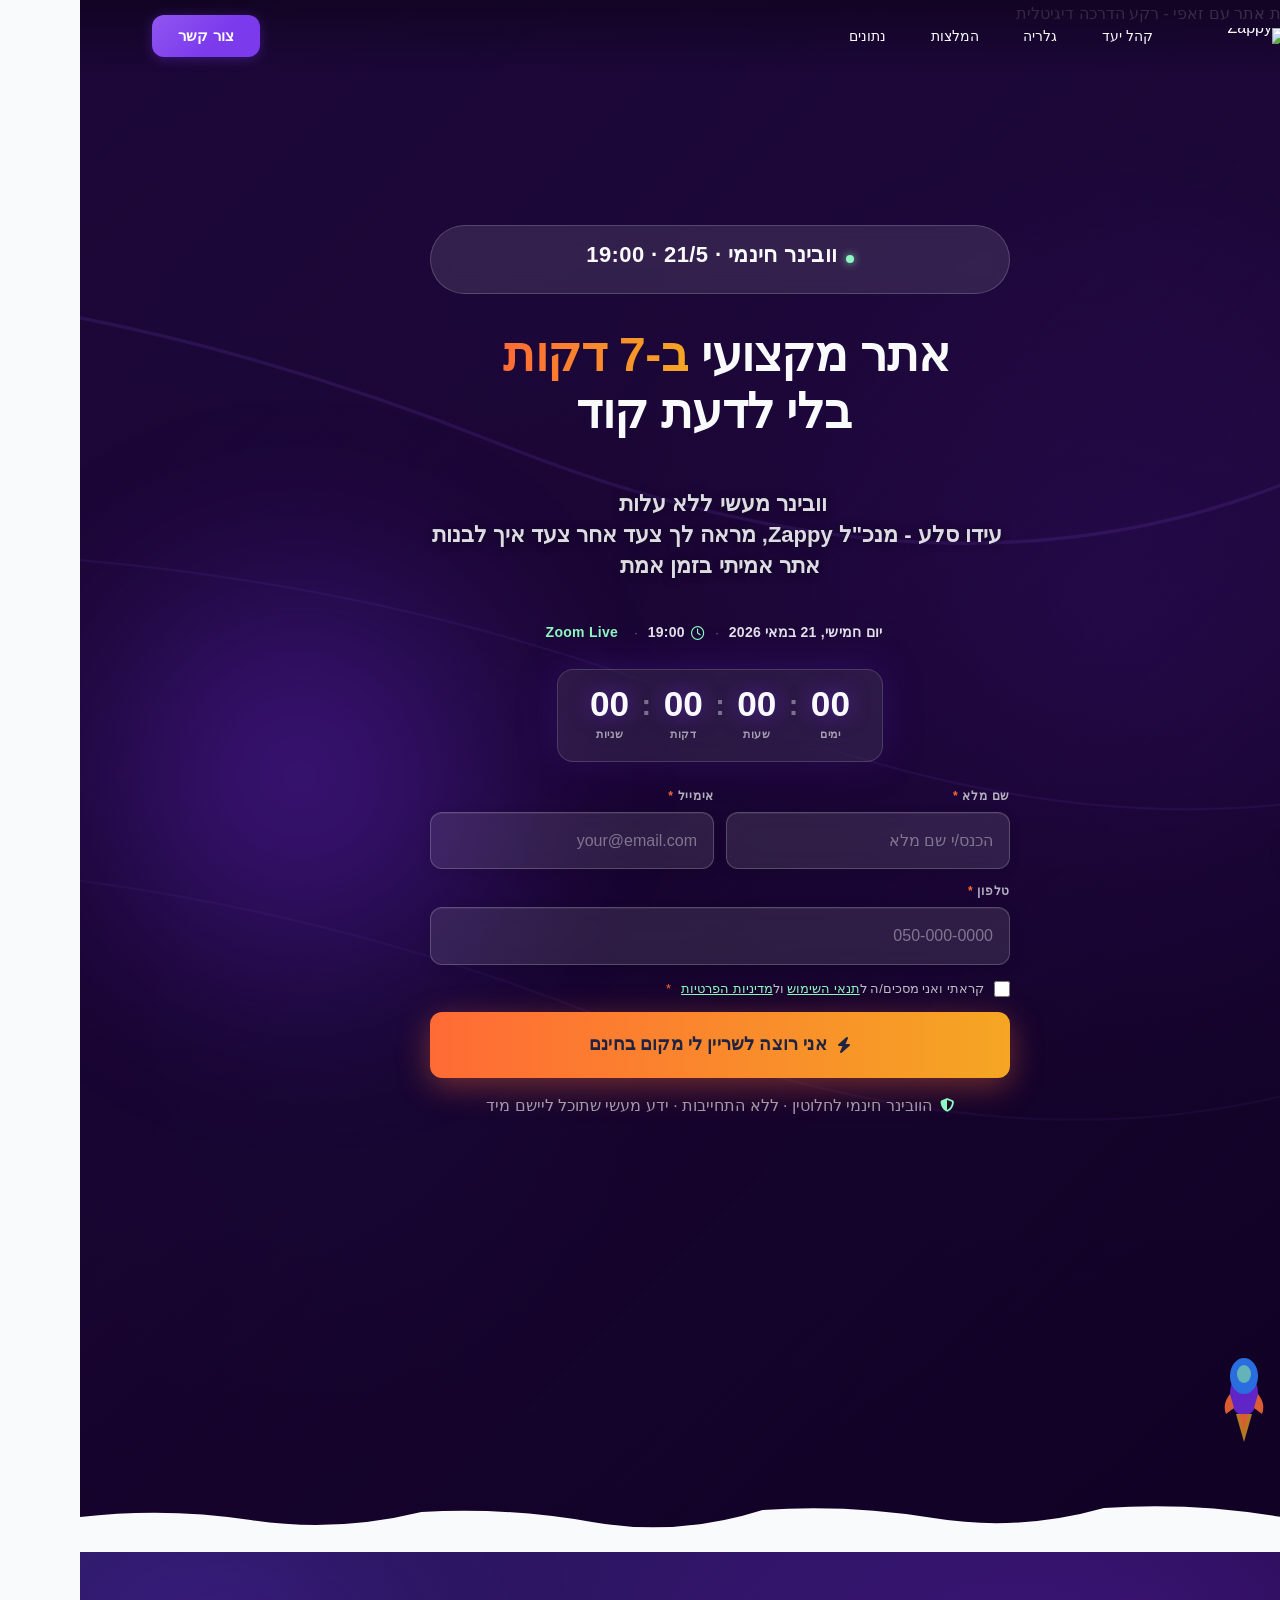
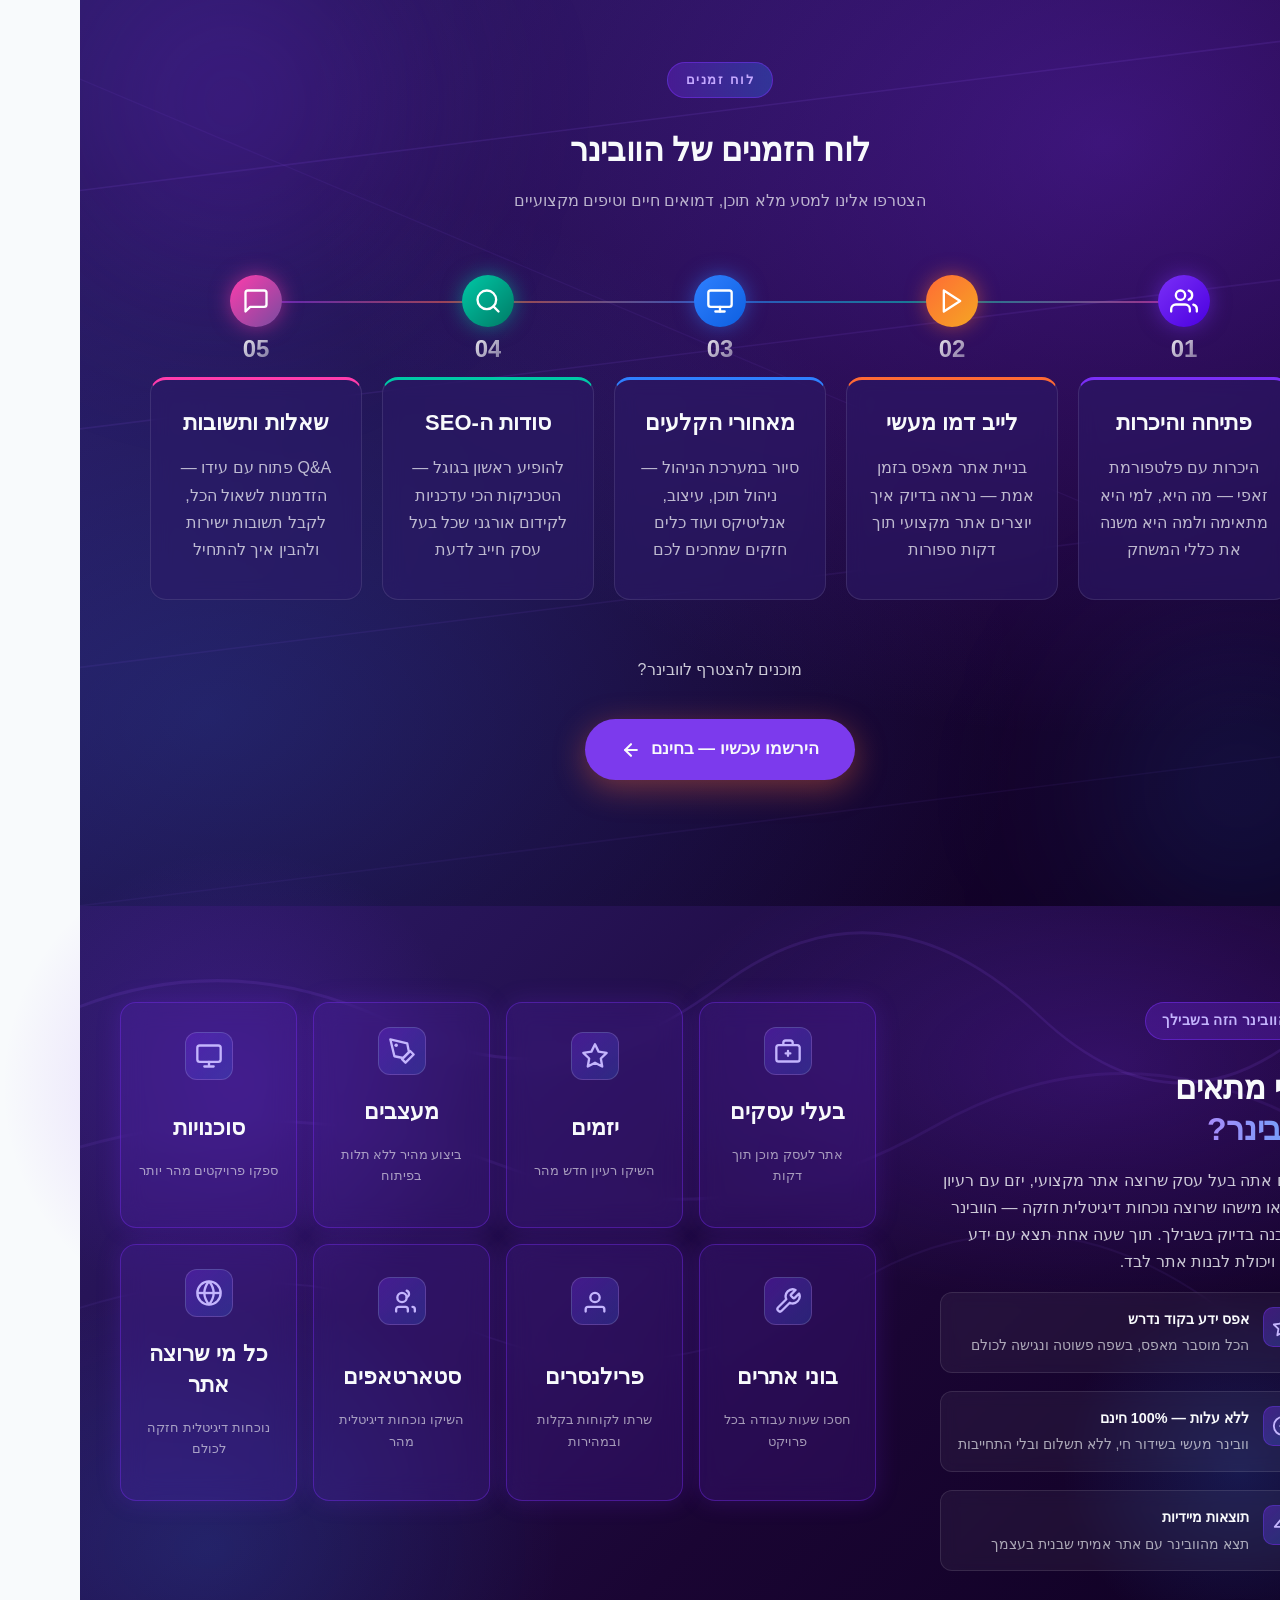
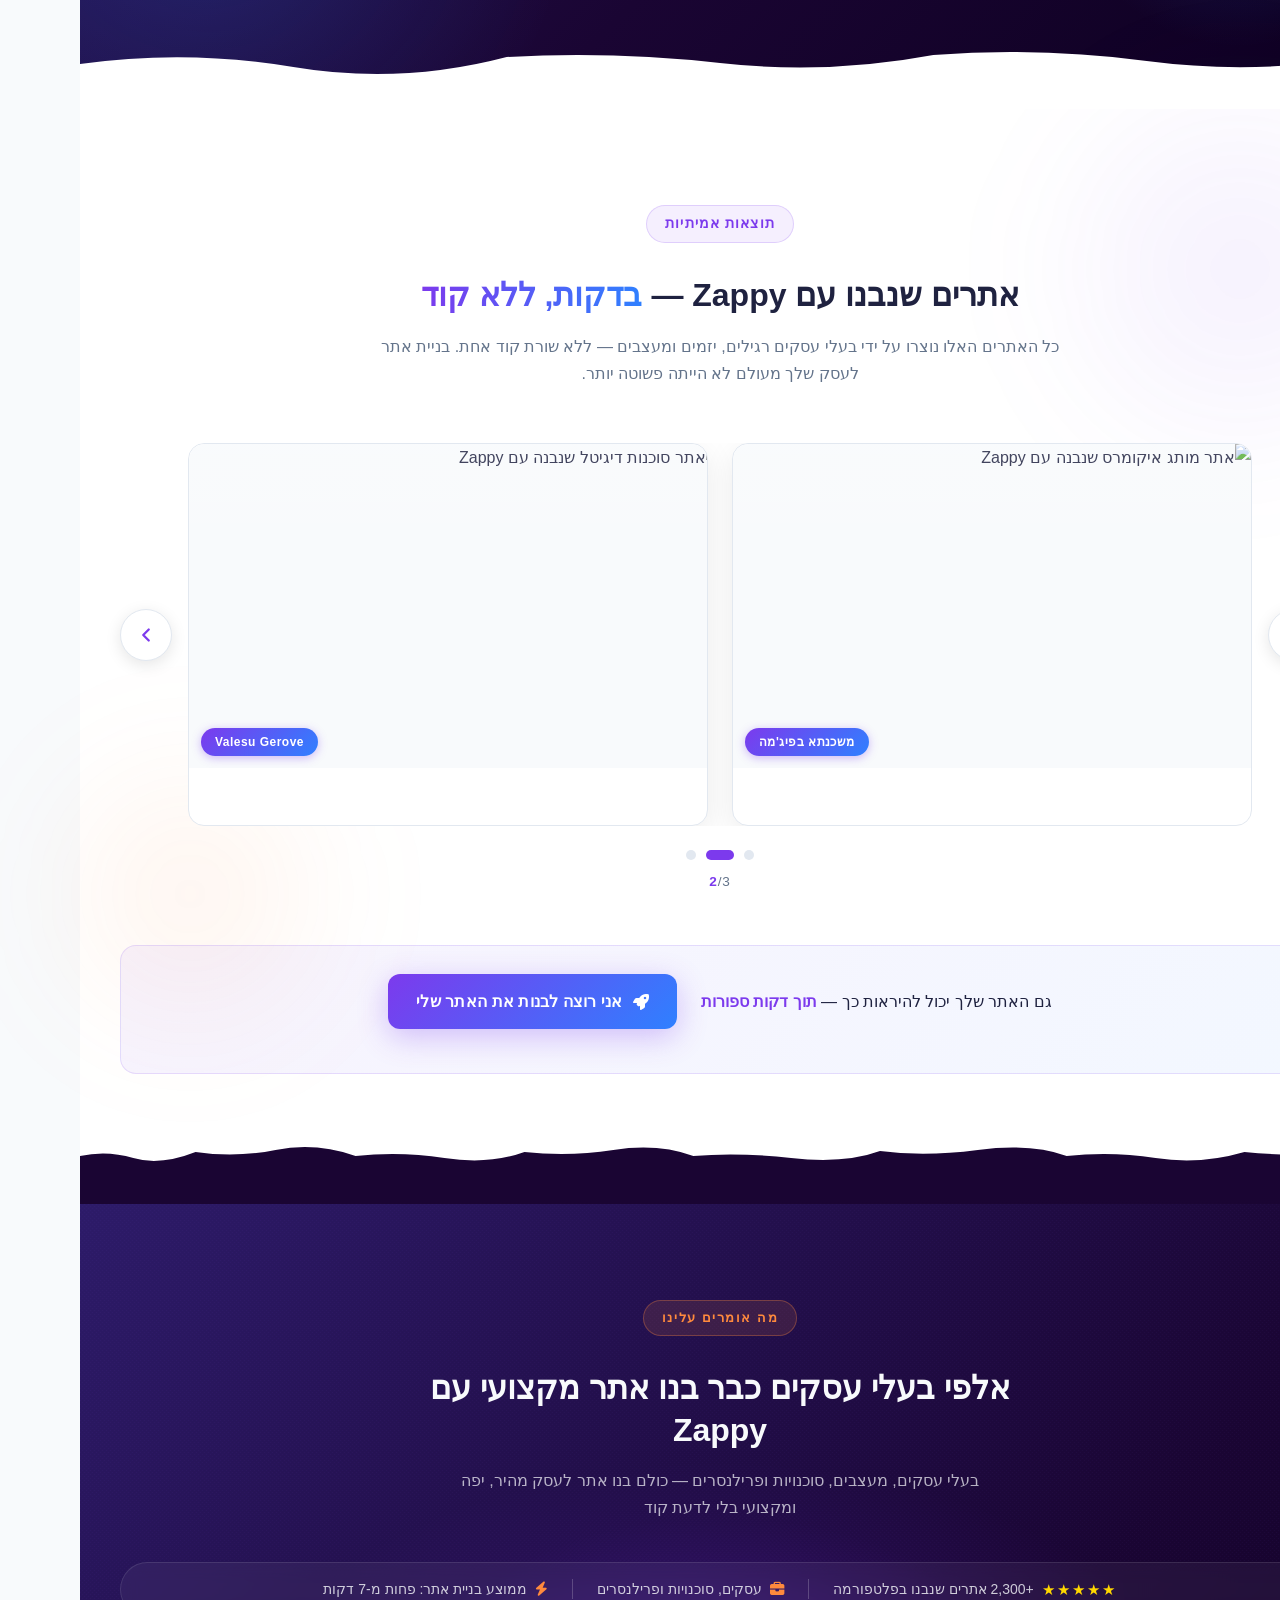
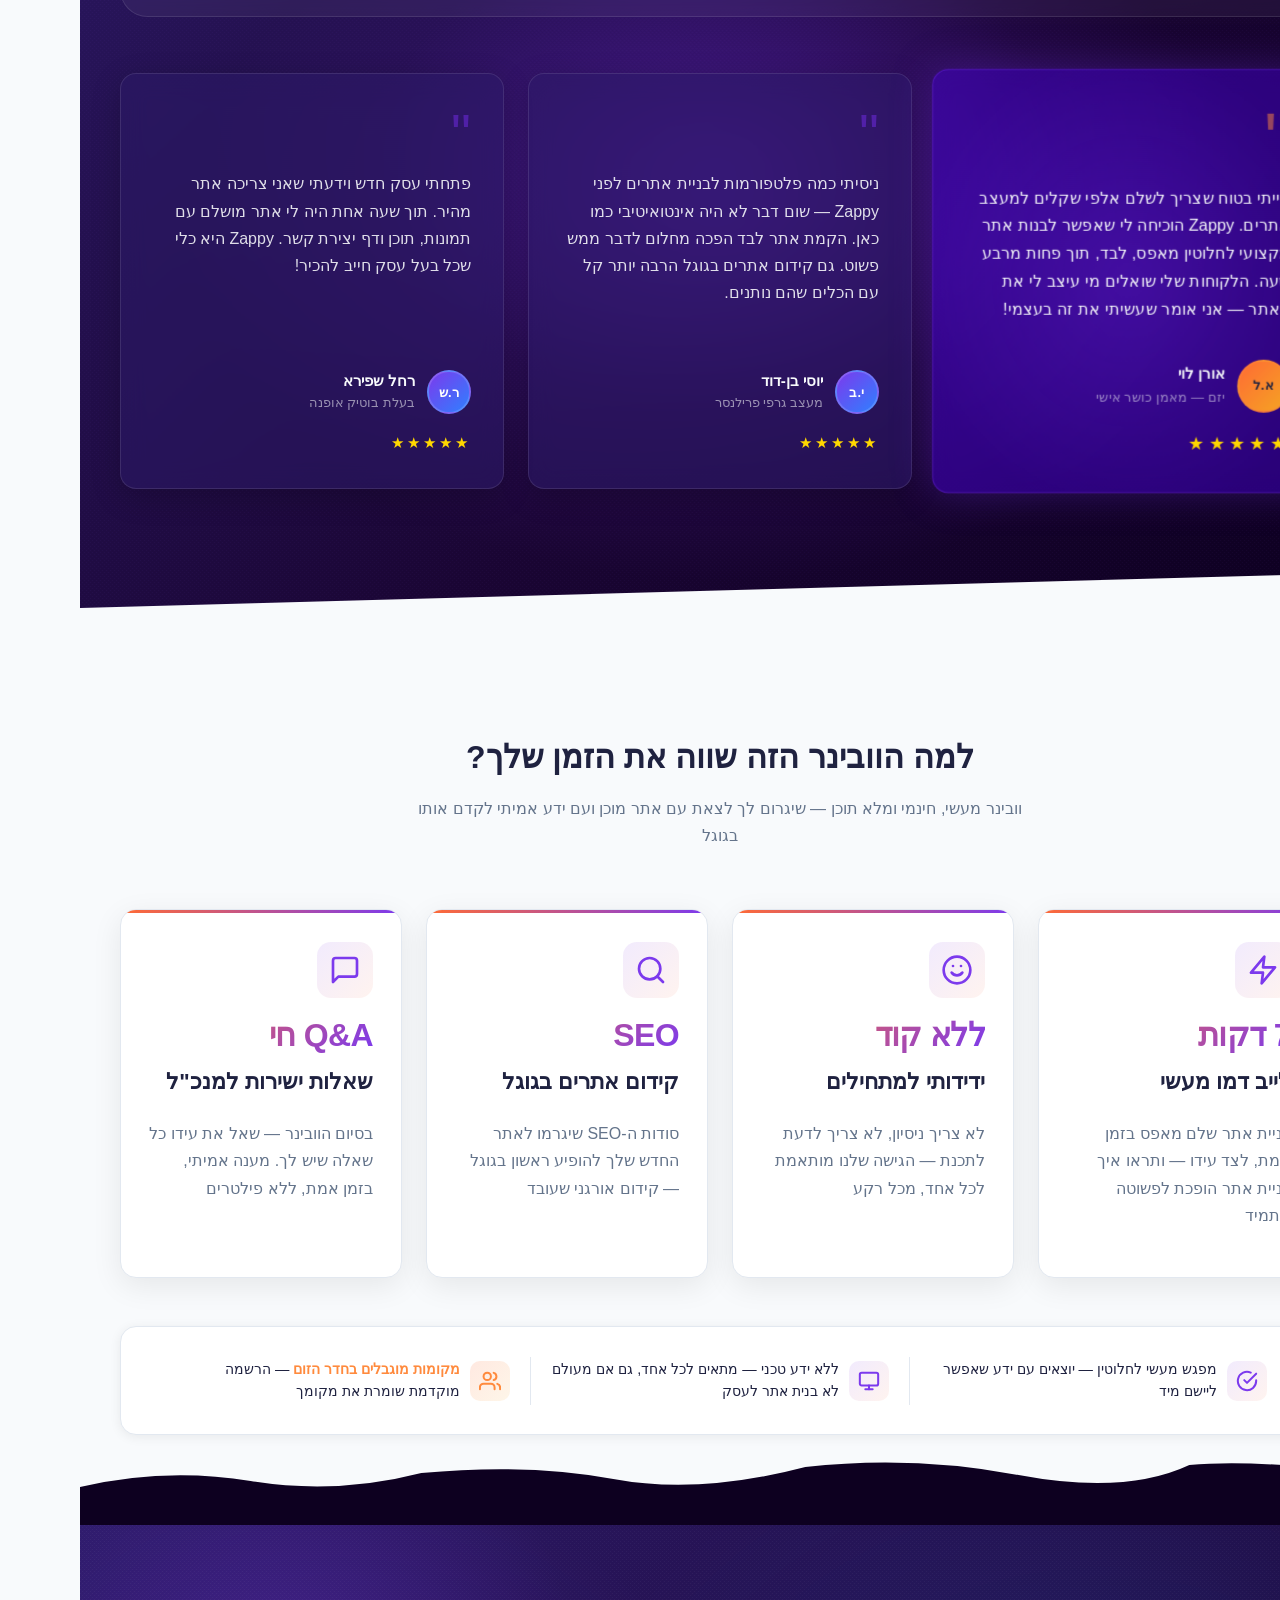
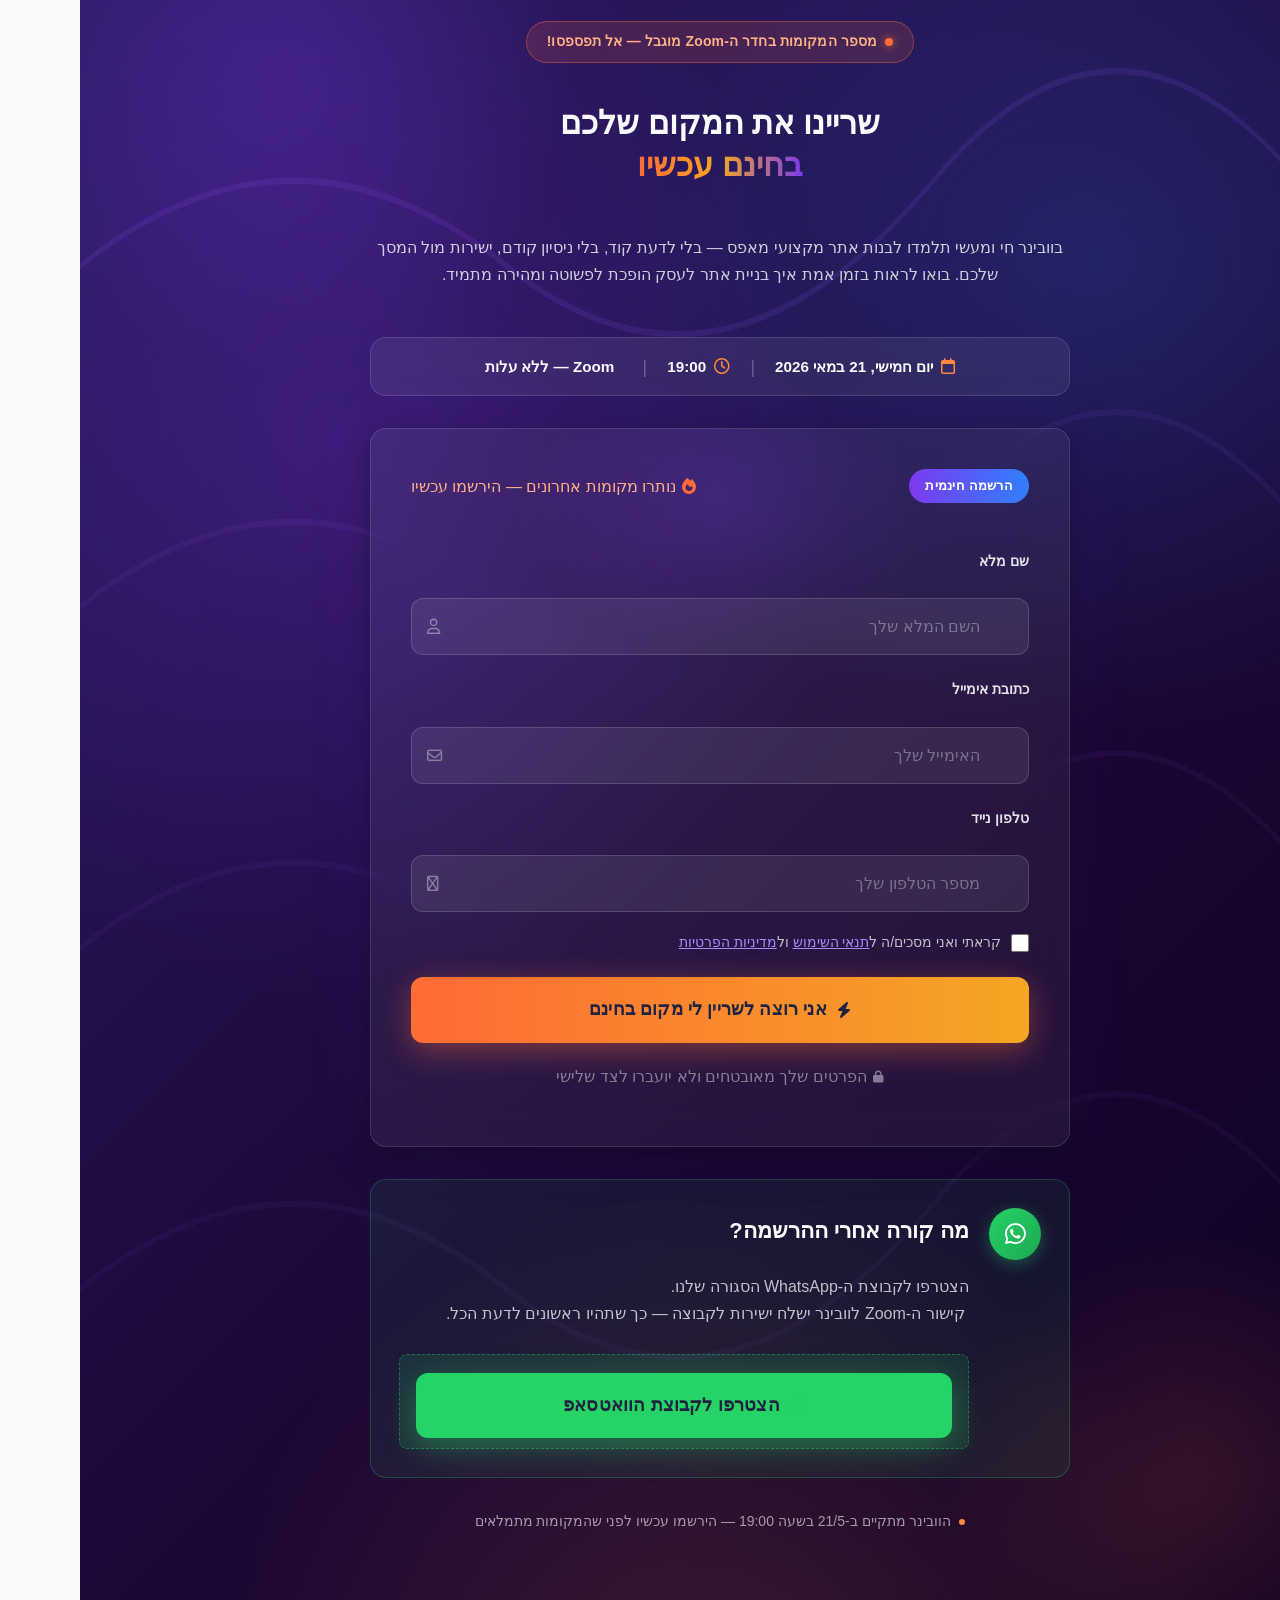
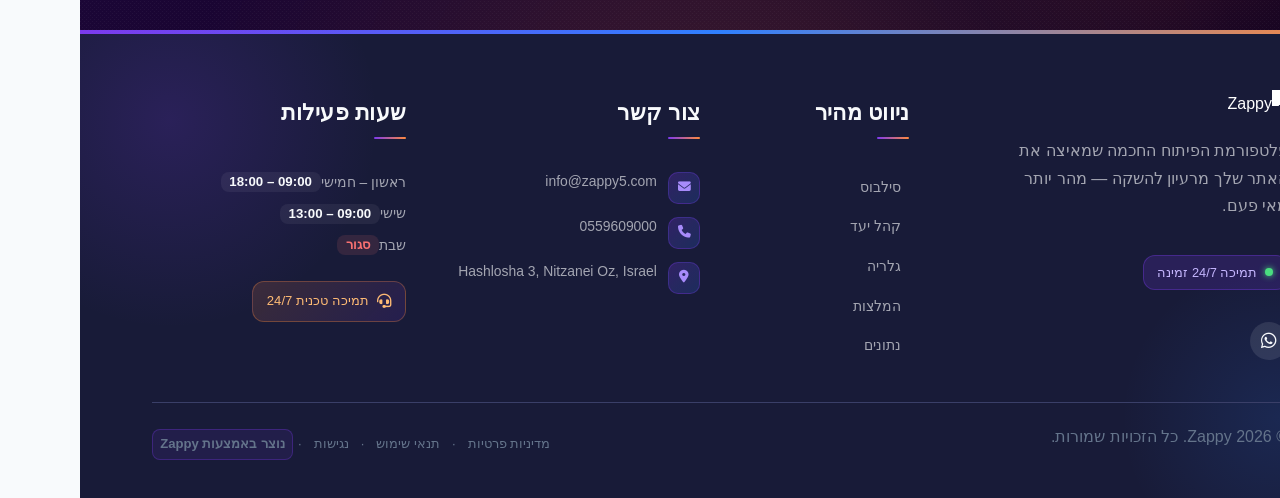
==== commit 432c56e5: "Incremental sync: 1 page(s) — update_text" ====
--- a/public/index.html
+++ b/public/index.html
@@ -1 +1 @@
-<!doctype html><html dir="rtl" lang="he"><head><meta charset="UTF-8"><meta content="width=device-width,initial-scale=1" name="viewport"><meta content="index, follow" name="robots"><title>וובינר חינם — Zappy</title><meta content="Zappy (zappy5.com) is an innovative website-building platform led by CEO Ido, who will host a free live webinar on May 21st at 19:00. The brand is energetic, co" name="description"><meta content="בניית אתר, אתר לעסק, הקמת אתר לבד, קידום אתרים בגוגל, יצרת אתר" name="keywords"><link href="/assets/favicon.ico" rel="icon" type="image/x-icon"><link href="/assets/favicon-16x16.png" rel="icon" type="image/png" sizes="16x16"><link href="/assets/favicon-32x32.png" rel="icon" type="image/png" sizes="32x32"><link href="/assets/favicon-48x48.png" rel="icon" type="image/png" sizes="48x48"><link href="/assets/favicon-192x192.png" rel="icon" type="image/png" sizes="192x192"><link href="/assets/favicon-512x512.png" rel="icon" type="image/png" sizes="512x512"><link href="/assets/apple-touch-icon.png" rel="apple-touch-icon"><script>!function(){"use strict";var t="73a7eb59-eac3-43b3-b8a7-0695184a2c8d",e="https://api.zappy5.com/api/analytics/track",a=18e5,n=2592e6,o=!0,i=!0,r=!0;var s=function(){var e="zappy_visitor_"+t,a=null;try{if(a=localStorage.getItem(e)){var o=JSON.parse(a),i=Date.now();if(i-o.created<n)return o.lastSeen=i,localStorage.setItem(e,JSON.stringify(o)),o.id}}catch(t){console.warn("Zappy Analytics: LocalStorage not available")}var r="zv_"+Date.now()+"_"+Math.random().toString(36).substr(2,9);try{localStorage.setItem(e,JSON.stringify({id:r,created:Date.now(),lastSeen:Date.now()}))}catch(t){}return r}(),c=function(){var e="zappy_session_"+t,n=null;try{if(n=sessionStorage.getItem(e)){var o=JSON.parse(n),i=Date.now();if(i-o.timestamp<a)return o.timestamp=i,sessionStorage.setItem(e,JSON.stringify(o)),o.id}}catch(t){console.warn("Zappy Analytics: SessionStorage not available")}var r="zs_"+Date.now()+"_"+Math.random().toString(36).substr(2,9);try{sessionStorage.setItem(e,JSON.stringify({id:r,timestamp:Date.now()}))}catch(t){}return r}();function l(a,n){n=n||{};var o={website_id:t,event_type:a,page_path:window.location.pathname,referrer:document.referrer||"direct",visitor_id:s,session_id:c,metadata:n};if(navigator.sendBeacon){var i=new Blob([JSON.stringify(o)],{type:"application/json"});navigator.sendBeacon(e,i)}else fetch(e,{method:"POST",headers:{"Content-Type":"application/json"},body:JSON.stringify(o),keepalive:!0}).catch(function(t){console.warn("Zappy Analytics: Failed to track event",t)})}o&&l("pageview",{title:document.title,url:window.location.href}),i&&document.addEventListener("click",function(t){var e=t.target;if("BUTTON"===e.tagName||e.closest("button")){var a="BUTTON"===e.tagName?e:e.closest("button");l("click",{element:"button",text:a.textContent.trim().substring(0,100),id:a.id||null,class:a.className||null})}else if("A"===e.tagName||e.closest("a")){var n="A"===e.tagName?e:e.closest("a");l("navigation",{element:"link",text:n.textContent.trim().substring(0,100),href:n.href,external:n.hostname!==window.location.hostname})}},!0),r&&document.addEventListener("submit",function(t){var e=t.target;l("form_submit",{form_id:e.id||null,form_name:e.name||null,form_action:e.action||null,form_method:e.method||"GET"})},!0);var d=Date.now();window.addEventListener("beforeunload",function(){l("page_unload",{time_on_page:Math.floor((Date.now()-d)/1e3),page_path:window.location.pathname})}),window.zappyAnalytics={track:l,getVisitorId:function(){return s},getSessionId:function(){return c}}}()</script><meta content="וובינר — Zappy" property="og:title"><meta content="Zappy (zappy5.com) is an innovative website-building platform led by CEO Ido, who will host a free live webinar on May 21st at 19:00. The brand is energetic, co" property="og:description"><meta content="summary_large_image" name="twitter:card"><meta content="וובינר — Zappy" name="twitter:title"><meta content="Zappy (zappy5.com) is an innovative website-building platform led by CEO Ido, who will host a free live webinar on May 21st at 19:00. The brand is energetic, co" name="twitter:description"><script type="application/ld+json">{"@context":"https://schema.org","@graph":[{"@type":"LocalBusiness","@id":"https://zappy.zappy5.app#organization","name":"Zappy","url":"https://zappy.zappy5.app","description":"Zappy (zappy5.com) is an innovative website-building platform led by CEO Ido, who will host a free live webinar on May 21st at 19:00. The brand is energetic, colorful, and empowering — positioning itself as a game-changer that enables anyone to build a professional website from scratch in minutes without coding knowledge. The webinar landing page should feel exciting and urgent, with a countdown timer, limited Zoom spots scarcity element, a registration form, a syllabus section, example websites gallery, and a post-registration WhatsApp group CTA. The tone is friendly, inspiring, accessible, and action-driven.","address":{"@type":"PostalAddress","streetAddress":"Hashlosha 3, Nitzanei Oz, Israel"},"contactPoint":[{"@type":"ContactPoint","contactType":"customer service","email":"info@zappy5.com","telephone":"0559609000"}]},{"@type":"WebSite","@id":"https://zappy.zappy5.app#website","url":"https://zappy.zappy5.app","name":"Zappy","publisher":{"@id":"https://zappy.zappy5.app#organization"}},{"@type":"ContactPage","@id":"https://zappy.zappy5.app#contactpage","url":"https://zappy.zappy5.app","name":"וובינר חינם — Zappy","mainEntity":{"@id":"https://zappy.zappy5.app#organization"},"potentialAction":{"@type":"CommunicateAction","target":{"@type":"EntryPoint","urlTemplate":"https://zappy.zappy5.app/api/email/contact-form","actionPlatform":["http/method=POST"],"contentType":"application/json"},"instrument":[{"@type":"PropertyValue","name":"name","propertyID":"text","valueRequired":true,"description":"הכנס/י שם מלא"},{"@type":"PropertyValue","name":"email","propertyID":"email","valueRequired":true,"description":"your@email.com"},{"@type":"PropertyValue","name":"phone","propertyID":"tel","valueRequired":true,"description":"050-000-0000"},{"@type":"PropertyValue","name":"privacy_consent","propertyID":"checkbox","valueRequired":true}]}}]}</script><meta content="website" property="og:type"><meta content="he_IL" property="og:locale"><link href="https://cdnjs.cloudflare.com/ajax/libs/font-awesome/6.4.0/css/all.min.css" rel="stylesheet"><style>.skip-link{position:absolute;top:0;left:0;transform:translateY(-200%);padding:12px 18px;background:var(--bg-dark,#1a1a1a);color:var(--text-light,#fff);font-weight:600;border-radius:0 0 8px 0;z-index:10000}.skip-link:focus{transform:none;outline:2px solid var(--ring,#fff);outline-offset:2px}:focus-visible{outline:2px solid var(--ring,currentColor);outline-offset:3px}</style><link href="/assets/favicon.ico" rel="icon" type="image/x-icon"><link href="/assets/favicon-16x16.png" rel="icon" type="image/png" sizes="16x16"><link href="/assets/favicon-32x32.png" rel="icon" type="image/png" sizes="32x32"><link href="/assets/favicon-48x48.png" rel="icon" type="image/png" sizes="48x48"><link href="/assets/favicon-192x192.png" rel="icon" type="image/png" sizes="192x192"><link href="/assets/favicon-512x512.png" rel="icon" type="image/png" sizes="512x512"><link href="/assets/apple-touch-icon.png" rel="apple-touch-icon"><link href="https://cdn.jsdelivr.net/npm/vanilla-cookieconsent@3/dist/cookieconsent.css" rel="stylesheet"><script src="https://cdn.jsdelivr.net/npm/vanilla-cookieconsent@3/dist/cookieconsent.umd.js"></script><script src="https://cdn.jsdelivr.net/gh/mickidum/acc_toolbar/acctoolbar/acctoolbar.min.js"></script><style data-zappy-section-v2-css="true">.home-timeline-section{position:relative;overflow:visible;background-color:#1a0533;background-image:radial-gradient(ellipse at 80% 20%,rgba(123,47,247,.35) 0,transparent 55%),radial-gradient(ellipse at 10% 80%,rgba(47,128,255,.2) 0,transparent 50%),linear-gradient(135deg,#2d1b69 0,#1a0533 60%,#0d0020 100%);color:var(--text-light);padding:80px 16px 80px;direction:rtl}.home-timeline-section__bg-decoration{position:absolute;inset:0;pointer-events:none;z-index:0;overflow:hidden}.home-timeline-section__wave-lines{position:absolute;inset:0;width:100%;height:100%}.home-timeline-section__glow-blob{position:absolute;border-radius:50%;filter:blur(80px);pointer-events:none}.home-timeline-section__glow-blob--right{width:500px;height:500px;background:radial-gradient(circle,rgba(123,47,247,.3) 0,transparent 70%);top:-100px;inset-inline-end:-100px}.home-timeline-section__glow-blob--left{width:400px;height:400px;background:radial-gradient(circle,rgba(47,128,255,.2) 0,transparent 70%);bottom:-80px;inset-inline-start:-80px}.home-timeline-section__container{position:relative;z-index:1;max-width:1200px;margin:0 auto}.home-timeline-section__header{text-align:center;margin-bottom:60px}.home-timeline-section__label{display:inline-block;background:linear-gradient(90deg,rgba(123,47,247,.3) 0,rgba(47,128,255,.3) 100%);border:1px solid rgba(123,47,247,.5);color:#c4a8ff;font-size:.8rem;font-weight:700;letter-spacing:.12em;text-transform:uppercase;padding:6px 18px;border-radius:100px;margin-bottom:16px}.home-timeline-section__title{font-family:Syne,Inter,sans-serif;font-size:2rem;font-weight:700;line-height:1.3;color:var(--text-light);margin:0 0 16px;letter-spacing:-.01em}.home-timeline-section__subtitle{font-size:1rem;line-height:1.7;color:rgba(248,250,252,.7);margin:0 auto;max-width:560px}.home-timeline-section__stepper{position:relative;display:grid;grid-template-columns:1fr;gap:24px;direction:rtl}.home-timeline-section__connector-line{display:none}.home-timeline-section__step{display:flex;flex-direction:row;align-items:flex-start;gap:20px}.home-timeline-section__step-top{display:flex;flex-direction:column;align-items:center;flex-shrink:0;gap:10px;min-width:80px}.home-timeline-section__icon-wrap{width:52px;height:52px;border-radius:50%;display:flex;align-items:center;justify-content:center;color:#fff;flex-shrink:0}.home-timeline-section__icon-wrap--1{background:linear-gradient(135deg,#7b2ff7 0,#4a00e0 100%);box-shadow:0 0 20px rgba(123,47,247,.5)}.home-timeline-section__icon-wrap--2{background:linear-gradient(135deg,#ff6b35 0,#f5a623 100%);box-shadow:0 0 20px rgba(255,107,53,.5)}.home-timeline-section__icon-wrap--3{background:linear-gradient(135deg,#2f80ff 0,#0d5fe0 100%);box-shadow:0 0 20px rgba(47,128,255,.5)}.home-timeline-section__icon-wrap--4{background:linear-gradient(135deg,#00c9a7 0,#007a65 100%);box-shadow:0 0 20px rgba(0,201,167,.5)}.home-timeline-section__icon-wrap--5{background:linear-gradient(135deg,#ff3cac 0,#784ba0 100%);box-shadow:0 0 20px rgba(255,60,172,.5)}.home-timeline-section__step-number{font-family:Syne,Inter,sans-serif;font-size:1.5rem;font-weight:800;line-height:1;background:linear-gradient(135deg,rgba(255,255,255,.9) 0,rgba(255,255,255,.4) 100%);-webkit-background-clip:text;-webkit-text-fill-color:transparent;background-clip:text}.home-timeline-section__time-badge{font-size:.7rem;font-weight:600;color:rgba(248,250,252,.55);letter-spacing:.04em;white-space:nowrap;text-align:center}.home-timeline-section__card{background:rgba(45,27,105,.55);border-radius:16px;border:1px solid rgba(255,255,255,.1);padding:20px 22px;color:var(--text-light);flex:1;backdrop-filter:blur(10px);transition:transform .25s ease,box-shadow .25s ease,border-color .25s ease}.home-timeline-section__card:hover{transform:translateY(-4px);box-shadow:0 12px 40px rgba(123,47,247,.3);border-color:rgba(123,47,247,.4)}.home-timeline-section__step--1 .home-timeline-section__card{border-top:3px solid #7b2ff7}.home-timeline-section__step--2 .home-timeline-section__card{border-top:3px solid #ff6b35}.home-timeline-section__step--3 .home-timeline-section__card{border-top:3px solid #2f80ff}.home-timeline-section__step--4 .home-timeline-section__card{border-top:3px solid #00c9a7}.home-timeline-section__step--5 .home-timeline-section__card{border-top:3px solid #ff3cac}.home-timeline-section__card-title{font-family:Syne,Inter,sans-serif;font-size:1.375rem;font-weight:700;line-height:1.4;color:var(--text-light);margin:0 0 10px;text-align:right}.home-timeline-section__card-desc{font-size:1rem;line-height:1.7;color:rgba(248,250,252,.72);margin:0;text-align:right}.home-timeline-section__cta-wrap{text-align:center;margin-top:56px;display:flex;flex-direction:column;align-items:center;gap:20px}.home-timeline-section__cta-label{font-size:1rem;line-height:1.7;color:rgba(248,250,252,.8);margin:0}.home-timeline-section__cta-btn{display:inline-flex;align-items:center;gap:10px;background:linear-gradient(90deg,#ff6b35 0,#f5a623 100%);color:#fff;font-size:1.05rem;font-weight:700;padding:16px 36px;border-radius:100px;border:none;text-decoration:none;cursor:pointer;box-shadow:0 8px 32px rgba(255,107,53,.4);transition:transform .2s ease,box-shadow .2s ease,filter .2s ease;direction:rtl}.home-timeline-section__cta-btn:hover{transform:translateY(-3px) scale(1.03);box-shadow:0 14px 44px rgba(255,107,53,.55);filter:brightness(1.05)}@media (min-width:768px){.home-timeline-section{padding:100px 40px 100px}.home-timeline-section__title{font-size:2.5rem}.home-timeline-section__stepper{grid-template-columns:repeat(5,1fr);gap:0;align-items:start}.home-timeline-section__connector-line{display:block;position:absolute;top:26px;inset-inline-start:calc(10%);inset-inline-end:calc(10%);height:2px;background:linear-gradient(to left,rgba(255,60,172,.6),rgba(0,201,167,.6),rgba(47,128,255,.6),rgba(255,107,53,.6),rgba(123,47,247,.6));z-index:0}.home-timeline-section__step{flex-direction:column;align-items:center;gap:16px;padding:0 10px;position:relative;z-index:1}.home-timeline-section__step-top{align-items:center;width:100%}.home-timeline-section__card{text-align:center;padding:20px 16px}.home-timeline-section__card-title{text-align:center;font-size:1.1rem}.home-timeline-section__card-desc{text-align:center;font-size:.9rem}.home-timeline-section__time-badge{font-size:.68rem}}@media (min-width:1024px){.home-timeline-section{padding:110px 60px 110px}.home-timeline-section__card-title{font-size:1.2rem}.home-timeline-section__card-desc{font-size:.95rem}}@media (max-width:767px){.home-timeline-section{padding:60px 16px 60px}.home-timeline-section__header{margin-bottom:40px}.home-timeline-section__stepper{grid-template-columns:1fr!important}.home-timeline-section__step{flex-direction:row;align-items:flex-start}.home-timeline-section__step-top{min-width:70px}.home-timeline-section__icon-wrap{width:44px;height:44px}.home-timeline-section__card{padding:16px}.home-timeline-section__card-title{font-size:1.1rem}.home-timeline-section__cta-btn{font-size:.95rem;padding:14px 28px}}</style><style data-zappy-section-v2-css="true">.home-zgal-section{position:relative;background-color:#1f2240;background-image:radial-gradient(ellipse 80% 60% at 50% 0,rgba(123,47,247,.18) 0,transparent 65%),radial-gradient(ellipse 50% 40% at 90% 80%,rgba(47,128,255,.12) 0,transparent 60%),linear-gradient(160deg,#2d1b69 0,#1f2240 50%,#0d0020 100%);color:var(--text-light);padding:100px 16px 80px;overflow:hidden;direction:rtl}.home-zgal-section .zgal-bg-waves{position:absolute;top:0;left:0;width:100%;height:100%;pointer-events:none;z-index:0;aria-hidden:true}.home-zgal-section .zgal-container{max-width:1200px;margin:0 auto;position:relative;z-index:1}.home-zgal-section .zgal-header{text-align:center;margin-bottom:48px}.home-zgal-section .zgal-eyebrow{display:inline-block;font-family:Heebo,sans-serif;font-size:.8rem;font-weight:700;letter-spacing:.12em;text-transform:uppercase;color:var(--accent);background:rgba(255,138,61,.12);border:1px solid rgba(255,138,61,.3);border-radius:100px;padding:6px 18px;margin-bottom:16px}.home-zgal-section .zgal-title{font-family:Syne,Heebo,sans-serif;font-size:2rem;font-weight:700;line-height:1.3;color:var(--text-light);margin:0 0 14px;letter-spacing:-.01em}.home-zgal-section .zgal-subtitle{font-family:Heebo,sans-serif;font-size:1rem;line-height:1.7;color:rgba(248,250,252,.7);margin:0;max-width:520px;margin-inline-start:auto;margin-inline-end:auto}.home-zgal-section .zgal-carousel-wrapper{position:relative;display:flex;align-items:center;gap:0}.home-zgal-section .zgal-track{flex:1;position:relative;min-height:520px;overflow:hidden}.home-zgal-section .zgal-slide{position:absolute;top:0;left:0;width:100%;opacity:0;pointer-events:none;transform:translateX(60px);transition:opacity .55s cubic-bezier(.4,0,.2,1),transform .55s cubic-bezier(.4,0,.2,1);will-change:opacity,transform}.home-zgal-section .zgal-slide.zgal-slide-active{opacity:1;pointer-events:auto;transform:translateX(0);position:relative}.home-zgal-section .zgal-slide.zgal-slide-prev{opacity:0;transform:translateX(60px)}.home-zgal-section .zgal-slide.zgal-slide-next{opacity:0;transform:translateX(-60px)}.home-zgal-section .zgal-slide-inner{display:flex;flex-direction:column;align-items:center;gap:0}.home-zgal-section .zgal-image-frame{position:relative;width:100%;max-width:860px;margin:0 auto;border-radius:20px;overflow:hidden;box-shadow:0 24px 80px rgba(0,0,0,.45),0 0 0 1px rgba(255,255,255,.08);background:rgba(45,27,105,.5)}.home-zgal-section .zgal-img{width:100%;height:420px;object-fit:cover;display:block;transition:transform .5s ease}.home-zgal-section .zgal-image-frame:hover .zgal-img{transform:scale(1.03)}.home-zgal-section .zgal-category-badge{position:absolute;top:18px;inset-inline-start:18px;z-index:3;font-family:Heebo,sans-serif;font-size:.78rem;font-weight:700;letter-spacing:.06em;color:#fff;background:linear-gradient(90deg,#7c3aed 0,#2f80ff 100%);border-radius:100px;padding:5px 14px;box-shadow:0 4px 16px rgba(124,58,237,.4)}.home-zgal-section .zgal-image-overlay{position:absolute;inset:0;background:linear-gradient(to top,rgba(15,0,40,.75) 0,transparent 55%);display:flex;align-items:flex-end;justify-content:center;padding-bottom:28px;opacity:0;transition:opacity .35s ease;z-index:2}.home-zgal-section .zgal-image-frame:hover .zgal-image-overlay{opacity:1}.home-zgal-section .zgal-view-btn{display:inline-block;font-family:Heebo,sans-serif;font-size:.9rem;font-weight:700;color:#fff;text-decoration:none;background:linear-gradient(90deg,#ff6b35 0,#f5a623 100%);border-radius:100px;padding:11px 28px;box-shadow:0 8px 28px rgba(255,107,53,.45);transition:transform .2s ease,box-shadow .2s ease}.home-zgal-section .zgal-view-btn:hover{transform:translateY(-2px);box-shadow:0 12px 36px rgba(255,107,53,.55)}.home-zgal-section .zgal-slide-info{text-align:center;padding:28px 24px 12px;max-width:600px;margin:0 auto}.home-zgal-section .zgal-slide-title{font-family:Syne,Heebo,sans-serif;font-size:1.375rem;font-weight:700;line-height:1.4;color:var(--text-light);margin:0 0 10px}.home-zgal-section .zgal-slide-desc{font-family:Heebo,sans-serif;font-size:1rem;line-height:1.7;color:rgba(248,250,252,.72);margin:0 0 18px}.home-zgal-section .zgal-cta-link{display:inline-block;font-family:Heebo,sans-serif;font-size:.9rem;font-weight:600;color:var(--accent);text-decoration:none;border-bottom:1.5px solid rgba(255,138,61,.4);padding-bottom:2px;transition:color .2s,border-color .2s}.home-zgal-section .zgal-cta-link:hover{color:#f5a623;border-color:#f5a623}.home-zgal-section .zgal-nav{flex-shrink:0;width:52px;height:52px;border-radius:50%;border:1.5px solid rgba(255,255,255,.18);background:rgba(45,27,105,.55);backdrop-filter:blur(10px);color:var(--text-light);display:flex;align-items:center;justify-content:center;cursor:pointer;transition:background .25s,border-color .25s,transform .2s;z-index:5;position:relative}.home-zgal-section .zgal-nav:hover{background:rgba(124,58,237,.5);border-color:rgba(124,58,237,.6);transform:scale(1.08)}.home-zgal-section .zgal-nav svg{width:20px;height:20px}.home-zgal-section .zgal-nav-prev{margin-inline-start:0;margin-inline-end:16px}.home-zgal-section .zgal-nav-next{margin-inline-start:16px;margin-inline-end:0}.home-zgal-section .zgal-dots{display:flex;justify-content:center;gap:10px;margin-top:28px}.home-zgal-section .zgal-dot{width:10px;height:10px;border-radius:50%;border:none;background:rgba(255,255,255,.2);cursor:pointer;transition:background .3s,transform .3s,width .3s;padding:0}.home-zgal-section .zgal-dot.zgal-dot-active{background:linear-gradient(90deg,#ff6b35,#f5a623);width:28px;border-radius:100px;transform:none}.home-zgal-section .zgal-dot:hover:not(.zgal-dot-active){background:rgba(255,255,255,.45)}.home-zgal-section .zgal-counter{text-align:center;font-family:Heebo,sans-serif;font-size:.85rem;color:rgba(248,250,252,.45);margin-top:12px;letter-spacing:.06em}.home-zgal-section .zgal-counter #zgalCurrent{color:var(--text-light);font-weight:700}.home-zgal-section .zgal-counter-sep{margin:0 4px}.home-zgal-section .zgal-bottom-cta{text-align:center;margin-top:52px}.home-zgal-section .zgal-main-cta{display:inline-flex;align-items:center;gap:8px;font-family:Heebo,sans-serif;font-size:1rem;font-weight:700;color:#fff;text-decoration:none;background:linear-gradient(90deg,#ff6b35 0,#f5a623 100%);border-radius:10px;padding:16px 36px;border:none;box-shadow:0 8px 32px rgba(255,107,53,.4);transition:transform .25s ease,box-shadow .25s ease;cursor:pointer}.home-zgal-section .zgal-main-cta:hover{transform:translateY(-3px);box-shadow:0 14px 44px rgba(255,107,53,.55)}@media (max-width:768px){.home-zgal-section{padding:100px 12px 60px}.home-zgal-section .zgal-title{font-size:1.6rem}.home-zgal-section .zgal-carousel-wrapper{gap:0}.home-zgal-section .zgal-nav{width:40px;height:40px}.home-zgal-section .zgal-nav svg{width:16px;height:16px}.home-zgal-section .zgal-nav-prev{margin-inline-end:8px}.home-zgal-section .zgal-nav-next{margin-inline-start:8px}.home-zgal-section .zgal-img{height:240px}.home-zgal-section .zgal-track{min-height:380px}.home-zgal-section .zgal-slide-info{padding:20px 8px 8px}.home-zgal-section .zgal-slide-title{font-size:1.1rem}.home-zgal-section .zgal-bottom-cta{margin-top:36px}.home-zgal-section .zgal-main-cta{padding:14px 24px;font-size:.95rem}}@media (min-width:769px){.home-zgal-section{padding:120px 40px 100px}.home-zgal-section .zgal-title{font-size:2.4rem}.home-zgal-section .zgal-img{height:460px}.home-zgal-section .zgal-track{min-height:580px}}</style><link href="/styles.css" rel="stylesheet"><style id="zappy-dropdown-submenu-styles">#navMenu li:has(.sub-menu),.nav-menu li:has(.sub-menu),.navbar li:has(.sub-menu),nav li:has(.sub-menu){position:relative}#navMenu .sub-menu,.nav-menu .sub-menu,.navbar .sub-menu,nav .sub-menu{display:block!important;position:absolute!important;top:100%;left:0;min-width:220px;background:#fff;border-radius:8px;box-shadow:0 8px 25px rgba(0,0,0,.15);padding:8px 0;opacity:0;visibility:hidden;transform:translateY(10px);transition:all .3s ease;z-index:1000;list-style:none;pointer-events:none}#navMenu li:hover>.sub-menu,.nav-menu li:hover>.sub-menu,.navbar li:hover>.sub-menu,nav li:hover>.sub-menu{opacity:1!important;visibility:visible!important;transform:translateY(0)!important;pointer-events:auto!important}.sub-menu li{list-style:none;margin:0;padding:0}.sub-menu a{display:block!important;padding:10px 16px!important;color:var(--text-dark,#333)!important;font-weight:500;text-decoration:none;white-space:nowrap;transition:background-color .2s}.sub-menu .zappy-nav-child>a{padding-left:28px!important;font-size:.9em!important;opacity:.85!important}[dir=rtl] .sub-menu .zappy-nav-child>a,html[lang=ar] .sub-menu .zappy-nav-child>a,html[lang=he] .sub-menu .zappy-nav-child>a{padding-left:10px!important;padding-right:28px!important}.sub-menu .zappy-nav-parent>a{font-weight:600!important}.sub-menu a:hover{background-color:#f5f5f5}[dir=rtl] .nav-menu .sub-menu,[dir=rtl] .navbar .sub-menu,[dir=rtl] nav .sub-menu,html[lang=ar] .nav-menu .sub-menu,html[lang=ar] .navbar .sub-menu,html[lang=ar] nav .sub-menu,html[lang=he] .nav-menu .sub-menu,html[lang=he] .navbar .sub-menu,html[lang=he] nav .sub-menu{left:auto!important;right:0!important}.sub-menu:empty,.sub-menu:not(:has(li)):not(:has(> a)),.sub-menu:not(:has(li:not(.zappy-hidden-menu-item))):not(:has(> a)){display:none!important;opacity:0!important;visibility:hidden!important;pointer-events:none!important}li:has(.menu-group-title):hover>.sub-menu{opacity:1!important;visibility:visible!important;transform:translateY(0)!important;pointer-events:auto!important}#navMenu>li>.menu-group-title,.nav-menu>li>.menu-group-title{display:inline-block;padding:.5rem 1rem;cursor:default;user-select:none}@media (max-width:768px){#navMenu .sub-menu,.nav-menu .sub-menu,.navbar .sub-menu,nav .sub-menu{position:static!important;transform:none!important;box-shadow:none!important;background:0 0!important;max-height:0;overflow:hidden;opacity:0;visibility:hidden;transition:max-height .3s ease,opacity .3s ease;padding:0!important;border-radius:0!important}#navMenu .sub-menu.mobile-expanded,.nav-menu .sub-menu.mobile-expanded,.navbar .sub-menu.mobile-expanded{max-height:none!important;overflow-y:visible!important;opacity:1!important;visibility:visible!important;padding:8px 0 8px 16px!important}[dir=rtl] .sub-menu.mobile-expanded,html[lang=he] .sub-menu.mobile-expanded{padding:8px 16px 8px 0!important}#navMenu li:hover>.sub-menu,.nav-menu li:hover>.sub-menu,.navbar li:hover>.sub-menu,nav li:hover>.sub-menu{opacity:0;visibility:hidden;pointer-events:none}#navMenu li>.sub-menu.mobile-expanded,.nav-menu li>.sub-menu.mobile-expanded,.navbar li>.sub-menu.mobile-expanded,nav li>.sub-menu.mobile-expanded{opacity:1!important;visibility:visible!important;pointer-events:auto!important}#navMenu li:has(.sub-menu),.nav-menu li:has(.sub-menu),.navbar li:has(.sub-menu),nav li:has(.sub-menu){display:flex!important;flex-wrap:wrap!important;align-items:center!important;position:relative!important;min-height:44px!important}#navMenu li:has(.sub-menu)>a,.nav-menu li:has(.sub-menu)>a,.navbar li:has(.sub-menu)>a,nav li:has(.sub-menu)>a{flex:1!important;min-width:0!important}#navMenu li:has(.sub-menu)>.menu-group-title,.nav-menu li:has(.sub-menu)>.menu-group-title,.navbar li:has(.sub-menu)>.menu-group-title,nav li:has(.sub-menu)>.menu-group-title{flex:1!important;min-width:0!important;padding:0!important;line-height:inherit!important}#navMenu li:has(.sub-menu)>.sub-menu,.nav-menu li:has(.sub-menu)>.sub-menu,.navbar li:has(.sub-menu)>.sub-menu,nav li:has(.sub-menu)>.sub-menu{flex-basis:100%!important;width:100%!important}#navMenu li:has(.sub-menu)>a [class*=arrow],#navMenu li:has(.sub-menu)>a [class*=chevron],.nav-menu li:has(.sub-menu)>a .fa-angle-down,.nav-menu li:has(.sub-menu)>a .fa-chevron-down,.nav-menu li:has(.sub-menu)>a [class*=arrow],.nav-menu li:has(.sub-menu)>a [class*=chevron],nav li:has(.sub-menu)>a [class*=arrow],nav li:has(.sub-menu)>a [class*=chevron]{display:none!important;visibility:hidden!important}.mobile-submenu-toggle{display:flex!important;align-items:center!important;justify-content:center!important;width:44px!important;height:auto!important;background:0 0!important;border:none!important;cursor:pointer!important;color:var(--text-light)!important;position:static!important;flex-shrink:0!important;align-self:stretch!important;z-index:2!important;padding:0!important;margin:0!important}.mobile-submenu-toggle::after{content:''!important;width:0!important;height:0!important;border-left:6px solid transparent!important;border-right:6px solid transparent!important;border-top:7px solid currentColor!important;transition:transform .3s ease!important}.mobile-submenu-toggle.expanded::after{transform:rotate(180deg)!important}.sub-menu a{padding:10px 0!important;display:block!important;color:var(--text-light)!important;white-space:normal!important}.sub-menu .zappy-nav-child>a{padding-left:28px!important;font-size:.9em!important;opacity:.85!important}[dir=rtl] .sub-menu .zappy-nav-child>a,html[lang=ar] .sub-menu .zappy-nav-child>a,html[lang=he] .sub-menu .zappy-nav-child>a{padding-left:0!important;padding-right:28px!important}.sub-menu .zappy-nav-parent>a{font-weight:600!important}#navMenu.active,.nav-menu.active{max-width:100vw!important;overflow-x:hidden!important;box-sizing:border-box!important}.navbar .sub-menu li a,.zappy-products-dropdown .sub-menu a,nav.navbar .sub-menu li a{color:var(--text-light)!important}}@media (min-width:769px){.mobile-submenu-toggle{display:none!important}}</style><style id="zappy-widget-visibility">html[dir=rtl] .whatsapp-float{right:20px!important;left:auto!important}html:not([dir]) .whatsapp-float,html[dir=ltr] .whatsapp-float{left:20px!important;right:auto!important}html[dir=rtl] #mic-access-tool-general-button,html[dir=rtl] #mic-init-access-tool #mic-access-tool-general-button,html[dir=rtl] #mic-init-access-tool .mic-access-tool-general-button,html[dir=rtl] ._access-icon,html[dir=rtl] .mic-access-tool-general-button{left:20px!important;right:auto!important}html:not([dir]) #mic-access-tool-general-button,html:not([dir]) #mic-init-access-tool #mic-access-tool-general-button,html:not([dir]) #mic-init-access-tool .mic-access-tool-general-button,html:not([dir]) ._access-icon,html:not([dir]) .mic-access-tool-general-button,html[dir=ltr] #mic-access-tool-general-button,html[dir=ltr] #mic-init-access-tool #mic-access-tool-general-button,html[dir=ltr] #mic-init-access-tool .mic-access-tool-general-button,html[dir=ltr] ._access-icon,html[dir=ltr] .mic-access-tool-general-button{right:20px!important;left:auto!important}@media (max-width:768px){.whatsapp-float{display:flex!important}}@media (min-width:769px){.whatsapp-float{display:flex!important}}@media (max-width:768px){#mic-access-tool-general-button,#mic-init-access-tool #mic-access-tool-general-button,#mic-init-access-tool .mic-access-tool-general-button,._access-icon,.mic-access-tool-general-button{display:flex!important;visibility:visible!important;opacity:1!important;pointer-events:auto!important}#mic-access-tool-box.opened-mic-access-tool,#mic-init-access-tool #mic-access-tool-box.opened-mic-access-tool,.mic-access-tool-box.opened-mic-access-tool{visibility:visible!important;opacity:1!important;pointer-events:auto!important}}@media (min-width:769px){#mic-access-tool-general-button,#mic-init-access-tool #mic-access-tool-general-button,#mic-init-access-tool .mic-access-tool-general-button,._access-icon,.mic-access-tool-general-button{display:flex!important;visibility:visible!important;opacity:1!important;pointer-events:auto!important}#mic-access-tool-box.opened-mic-access-tool,#mic-init-access-tool #mic-access-tool-box.opened-mic-access-tool,.mic-access-tool-box.opened-mic-access-tool{visibility:visible!important;opacity:1!important;pointer-events:auto!important}}</style></head><body><a href="#main" class="skip-link">דלג לתוכן הראשי</a><nav class="navbar" dir="rtl"><button class="mobile-toggle" aria-label="Menu" id="mobileToggle"><svg viewBox="0 0 24 24" fill="none" height="24" width="24" class="hamburger-icon"><path d="M3 12h18M3 6h18M3 18h18" stroke="currentColor" stroke-width="2" stroke-linecap="round"></path></svg> <svg viewBox="0 0 24 24" fill="none" height="24" width="24" class="close-icon" style="display:none"><path d="M18 6L6 18M6 6l12 12" stroke="currentColor" stroke-width="2" stroke-linecap="round"></path></svg></button> <button class="phone-header-btn" aria-label="Call" data-phone="0559609000"><svg viewBox="0 0 24 24" fill="currentColor" height="20" width="20"><path d="M22 16.92v3a2 2 0 0 1-2.18 2 19.79 19.79 0 0 1-8.63-3.07 19.5 19.5 0 0 1-6-6 19.79 19.79 0 0 1-3.07-8.67A2 2 0 0 1 4.11 2h3a2 2 0 0 1 2 1.72 12.84 12.84 0 0 0 .7 2.81 2 2 0 0 1-.45 2.11L8.09 9.91a16 16 0 0 0 6 6l1.27-1.27a2 2 0 0 1 2.11-.45 12.84 12.84 0 0 0 2.81.7A2 2 0 0 1 22 16.92z"></path></svg></button><div class="nav-container"><div class="nav-right-group"><div class="nav-brand"><a href="/" class="logo-link"><img alt="Zappy" class="logo" src="/assets/zappy-webinar-web-development-platform-saas-logo-1779097196991-94u380.webp?v=1779097197235-5ypl6f"></a></div><ul class="nav-menu" id="navMenu"><li><a href="#audience">קהל יעד</a></li><li><a href="#gallery">גלריה</a></li><li><a href="#testimonials">המלצות</a></li><li><a href="#stats">נתונים</a></li></ul></div><div class="nav-cta-container"><a href="#cta" class="nav-cta-btn">צור קשר</a></div></div></nav><script></script><main id="main"><section class="index-hero-section" data-layout-spec="בית-hero" dir="rtl" data-band-index="0" id="index-hero-section" data-hero-type="fullscreen-scrim" data-zappy-content-align="upper-center" style="min-height:1552.04px !important"><div class="hero-bg-wrapper"><img alt="וובינר בניית אתר עם זאפי - רקע הדרכה דיגיטלית" class="hero-bg-img" src="/assets/site-index-hero-image-1.webp" data-element-id="img-1778748199516-mvdpzzd1n" data-element-type="image" height="700" width="1200" data-context="Immersive mesh-gradient tech webinar atmosphere: a dynamic modern workspace with glowing screens showing colorful website builder interfaces, violet and electric blue light bloom, subtle pixel-dot texture, orange accent highlights, cinematic depth of field, professional Israeli tech startup vibe, ultra-wide 16:9 format for full-bleed hero background" data-hero-background="true" data-hero-bg="true" data-placeholder="index-hero-image-1" fetchpriority="high" loading="eager"></div><div class="hero-scrim" aria-hidden="true"></div><svg viewBox="0 0 1200 700" xmlns="http://www.w3.org/2000/svg" aria-hidden="true" data-no-icon-edit="true" preserveAspectRatio="xMidYMid slice" class="hero-deco-waves"><path d="M-100,150 Q200,80 500,200 T1000,120 T1400,180" stroke="#9B5FFF" stroke-width="1.5" fill="none" opacity="0.12"></path><path d="M-100,280 Q300,200 600,320 T1100,240 T1400,300" stroke="#9B5FFF" stroke-width="1" fill="none" opacity="0.08"></path><path d="M-100,420 Q250,340 550,460 T1050,380 T1400,440" stroke="#9B5FFF" stroke-width="1" fill="none" opacity="0.06"></path></svg><div class="hero-deco-blob" aria-hidden="true"></div><div class="hero-container" data-zappy-align-target="true"><div class="hero-content-group"><div class="hero-badge" style="justify-content:center;width:100%;text-align:center"><span class="hero-badge-dot"></span> <span><h3>וובינר חינמי · 21/5 · 19:00</h3></span></div><h1 class="hero-headline" data-zappy-text-width="custom" style="max-width:1400px;text-align:center;width:100%;font-size:3.5rem;outline:none;margin-left:auto;margin-right:auto">אתר מקצועי&nbsp;<span class="hero-headline-accent" style="color:rgb(31, 34, 64) !important">ב-7 דקות</span>&nbsp;<br>&nbsp;בלי לדעת קוד</h1><h3 class="hero-subtitle" style="text-align:center">וובינר מעשי ללא עלות&nbsp;<br>&nbsp;עידו סלע - מנכ"ל Zappy, מראה לך צעד אחר צעד איך לבנות אתר אמיתי בזמן אמת</h3><div class="hero-meta-line" style="justify-content:center;width:100%;text-align:center"><span class="hero-meta-item"><br><i class="fa-regular" aria-hidden="true" data-element-id="icon-1778748199514-drav4l0hq" data-element-type="icon" data-icon-type="fontawesome" style="cursor:pointer;font-size:12px !important;color:rgb(143, 247, 193)"></i> יום חמישי, 21 במאי 2026 </span><span class="hero-meta-sep" aria-hidden="true">·</span> <span class="hero-meta-item"><i class="fa-regular fa-clock" aria-hidden="true" data-element-id="icon-1778748199514-v6ygkuccm" data-element-type="icon" data-icon-type="fontawesome" style="cursor:pointer"></i> 19:00 </span><span class="hero-meta-sep" aria-hidden="true">·</span><span class="hero-meta-item hero-meta-zoom"><i class="fa-solid" aria-hidden="true" data-element-id="icon-1778748199515-jm0et57gq" data-element-type="icon" data-icon-type="fontawesome" style="font-size:15px !important;color:rgb(143, 247, 193);cursor:pointer"></i><span style="font-size:0.875rem;letter-spacing:0.02em">Zoom Live</span></span></div><div class="hero-countdown" aria-label="ספירה לאחור לוובינר"><div class="countdown-block"><span class="countdown-num" id="cd-days">03</span> <span class="countdown-label">ימים</span></div><p><span class="countdown-colon" aria-hidden="true">:</span></p><div class="countdown-block" style="justify-content:center;width:100%;text-align:center;margin-left:0px;margin-right:0px"><span class="countdown-num" style="outline:none" id="cd-hours">01</span> <span class="countdown-label">שעות</span></div><p><span class="countdown-colon" aria-hidden="true">:</span></p><div class="countdown-block"><span class="countdown-num" id="cd-minutes">01</span> <span class="countdown-label">דקות</span></div><p><span class="countdown-colon" aria-hidden="true">:</span></p><div class="countdown-block"><span class="countdown-num" id="cd-seconds">02</span> <span class="countdown-label">שניות</span></div></div><form class="contact-form hero-form" novalidate=""><div class="hero-form-fields"><div class="hero-form-field"><label class="hero-form-label" for="hero-name">שם מלא</label> <input class="hero-input" name="name" required="" type="text" autocomplete="name" id="hero-name" placeholder="הכנס/י שם מלא"></div><div class="hero-form-field"><label class="hero-form-label" for="hero-email">אימייל</label> <input class="hero-input" name="email" required="" type="email" autocomplete="email" id="hero-email" placeholder="your@email.com"></div><div class="hero-form-field"><label class="hero-form-label" for="hero-phone">טלפון</label> <input class="hero-input" name="phone" required="" type="tel" autocomplete="tel" id="hero-phone" placeholder="050-000-0000"></div></div><div class="privacy-consent"><label class="privacy-consent-label"><input class="privacy-consent-checkbox" name="privacy_consent" required="" type="checkbox"> <span>קראתי ואני מסכים/ה ל<a href="/terms" target="_blank">תנאי השימוש</a> ול<a href="/privacy" target="_blank">מדיניות הפרטיות</a></span></label></div><button class="hero-cta-btn" data-element-id="btn-1778748199512-cktbffnxo" data-element-type="button" data-native-element="true" style="color:rgb(31, 34, 64) !important" type="submit"><i class="fa-solid fa-bolt" aria-hidden="true"></i> אני רוצה לשריין לי מקום בחינם</button><p class="hero-form-reassurance"><i class="fa-solid fa-shield-halved" aria-hidden="true" data-element-id="icon-1778748199515-65i2wb8d5" data-element-type="icon" data-icon-type="fontawesome"></i> הוובינר חינמי לחלוטין · ללא התחייבות · ידע מעשי שתוכל ליישם מיד</p></form></div></div><div class="hero-deco-rocket" aria-hidden="true"><svg viewBox="0 0 72 90" xmlns="http://www.w3.org/2000/svg" fill="none" height="90" width="72" aria-hidden="true" data-no-icon-edit="true"><ellipse cx="36" cy="42" fill="#7B2FF7" rx="14" ry="22" opacity="0.9"></ellipse><ellipse cx="36" cy="24" fill="#2F80FF" rx="14" ry="18"></ellipse><path d="M22 42 Q14 52 18 62 L26 56 Z" fill="#FF6B35"></path><path d="M50 42 Q58 52 54 62 L46 56 Z" fill="#FF6B35"></path><ellipse cx="36" cy="22" fill="#8FF7C1" rx="7" ry="9" opacity="0.7"></ellipse><path d="M28 62 Q36 90 36 90 Q36 90 44 62 Z" fill="#F5A623" opacity="0.85"></path><path d="M32 62 Q36 80 36 80 Q36 80 40 62 Z" fill="#FF6B35"></path></svg></div><div class="hero-bottom-divider-wrapper"><svg viewBox="0 0 1200 80" xmlns="http://www.w3.org/2000/svg" aria-hidden="true" data-no-icon-edit="true" preserveAspectRatio="none"><path d="M0,80 L0,45 Q80,35 160,48 T320,40 Q400,35 480,50 T640,38 Q720,32 800,46 T960,36 Q1040,30 1120,44 T1200,38 L1200,80 Z" fill="var(--bg-light)"></path></svg></div><div class="zappy-inserted-element" style="text-align:center;margin:20px auto 0px;max-width:1400px" id="zappy-element-1779116338153-fzs55spp8" data-element-id="zappy-element-1779116338153-fzs55spp8" data-element-type="button" data-zappy-newly-inserted="true"><a href="https://wa.me/792559609000" class="btn-primary btn" data-element-id="zappy-element-1779116338153-fzs55spp8" data-element-type="button" data-text-color="auto" id="zappy-element-1779116338153-fzs55spp8" style="text-decoration:none;padding:12px 24px;border-radius:6px;display:inline-block;width:auto !important;flex:0 0 auto !important;background-color:#25D366;border:2px solid #25D366;color:#ffffff">הצטרפו לקבוצת הוואטסאפ</a></div></section><section class="home-timeline-section" data-layout-spec="Home-timeline" dir="rtl" id="zappy-section-1" data-zappy-section="true"><div class="home-timeline-section__bg-decoration" aria-hidden="true"><svg viewBox="0 0 1200 600" xmlns="http://www.w3.org/2000/svg" aria-hidden="true" data-no-icon-edit="true" preserveAspectRatio="none" class="home-timeline-section__wave-lines"><line x1="0" x2="1200" y1="150" y2="50" opacity="0.12" stroke="#9B5FFF" stroke-width="1"></line><line x1="0" x2="1200" y1="300" y2="200" opacity="0.10" stroke="#9B5FFF" stroke-width="1"></line><line x1="0" x2="1200" y1="450" y2="350" opacity="0.08" stroke="#9B5FFF" stroke-width="1"></line><line x1="0" x2="1200" y1="600" y2="500" opacity="0.06" stroke="#9B5FFF" stroke-width="1"></line><line x1="0" x2="1200" y1="80" y2="420" opacity="0.07" stroke="#9B5FFF" stroke-width="0.8"></line></svg><div class="home-timeline-section__glow-blob home-timeline-section__glow-blob--right" aria-hidden="true"></div><div class="home-timeline-section__glow-blob home-timeline-section__glow-blob--left" aria-hidden="true"></div></div><div class="home-timeline-section__container"><div class="home-timeline-section__header"><p class="zappy-editable"><span class="home-timeline-section__label">לוח זמנים</span></p><h2 class="home-timeline-section__title">לוח הזמנים של הוובינר</h2><p class="home-timeline-section__subtitle">הצטרפו אלינו למסע מלא תוכן, דמואים חיים וטיפים מקצועיים</p></div><div class="zappy-preserve-css-grid home-timeline-section__stepper" style="display:grid;--zappy-grid-cols:repeat(5, minmax(0, 1fr));grid-template-columns:repeat(5, minmax(0, 1fr));align-items:stretch !important" id="zappy-auto-grid-1779099535735-t0w3br" data-original-gap="0px" data-original-item-width="960" data-zappy-auto-grid="true" data-zappy-explicit-columns="true" data-zappy-grid-align="start"><div class="home-timeline-section__connector-line" aria-hidden="true"></div><article class="home-timeline-section__step home-timeline-section__step--1" data-grid-item-index="1"><div class="home-timeline-section__step-top"><div class="home-timeline-section__icon-wrap home-timeline-section__icon-wrap--1"><svg viewBox="0 0 24 24" xmlns="http://www.w3.org/2000/svg" fill="none" height="28" width="28" data-element-type="icon" data-icon-type="svg" aria-hidden="true" stroke="currentColor" stroke-linecap="round" stroke-linejoin="round" stroke-width="2"><path d="M17 21v-2a4 4 0 0 0-4-4H5a4 4 0 0 0-4 4v2"></path><circle cx="9" cy="7" r="4"></circle><path d="M23 21v-2a4 4 0 0 0-3-3.87"></path><path d="M16 3.13a4 4 0 0 1 0 7.75"></path></svg></div><div class="home-timeline-section__step-number home-timeline-section__step-number--1">01</div></div><div class="card-darkCard home-timeline-section__card"><h3 class="home-timeline-section__card-title">פתיחה והיכרות</h3><p class="home-timeline-section__card-desc">היכרות עם פלטפורמת זאפי — מה היא, למי היא מתאימה ולמה היא משנה את כללי המשחק</p></div></article><article class="home-timeline-section__step home-timeline-section__step--2" data-grid-item-index="2"><div class="home-timeline-section__step-top"><div class="home-timeline-section__icon-wrap home-timeline-section__icon-wrap--2"><svg viewBox="0 0 24 24" xmlns="http://www.w3.org/2000/svg" fill="none" height="28" width="28" data-element-type="icon" data-icon-type="svg" aria-hidden="true" stroke="currentColor" stroke-linecap="round" stroke-linejoin="round" stroke-width="2"><polygon points="5 3 19 12 5 21 5 3"></polygon></svg></div><div class="home-timeline-section__step-number home-timeline-section__step-number--2">02</div></div><div class="card-darkCard home-timeline-section__card"><h3 class="home-timeline-section__card-title">לייב דמו מעשי</h3><p class="home-timeline-section__card-desc">בניית אתר מאפס בזמן אמת — נראה בדיוק איך יוצרים אתר מקצועי תוך דקות ספורות</p></div></article><article class="home-timeline-section__step home-timeline-section__step--3" data-grid-item-index="3"><div class="home-timeline-section__step-top"><div class="home-timeline-section__icon-wrap home-timeline-section__icon-wrap--3"><svg viewBox="0 0 24 24" xmlns="http://www.w3.org/2000/svg" fill="none" height="28" width="28" data-element-type="icon" data-icon-type="svg" aria-hidden="true" stroke="currentColor" stroke-linecap="round" stroke-linejoin="round" stroke-width="2"><rect height="14" rx="2" width="20" x="2" y="3" ry="2"></rect><line x1="8" x2="16" y1="21" y2="21"></line><line x1="12" x2="12" y1="17" y2="21"></line></svg></div><div class="home-timeline-section__step-number home-timeline-section__step-number--3">03</div></div><div class="card-darkCard home-timeline-section__card"><h3 class="home-timeline-section__card-title">מאחורי הקלעים</h3><p class="home-timeline-section__card-desc">סיור במערכת הניהול — ניהול תוכן, עיצוב, אנליטיקס ועוד כלים חזקים שמחכים לכם</p></div></article><article class="home-timeline-section__step home-timeline-section__step--4" data-grid-item-index="4"><div class="home-timeline-section__step-top"><div class="home-timeline-section__icon-wrap home-timeline-section__icon-wrap--4"><svg viewBox="0 0 24 24" xmlns="http://www.w3.org/2000/svg" fill="none" height="28" width="28" data-element-type="icon" data-icon-type="svg" aria-hidden="true" stroke="currentColor" stroke-linecap="round" stroke-linejoin="round" stroke-width="2"><circle cx="11" cy="11" r="8"></circle><line x1="21" x2="16.65" y1="21" y2="16.65"></line></svg></div><div class="home-timeline-section__step-number home-timeline-section__step-number--4">04</div></div><div class="card-darkCard home-timeline-section__card"><h3 class="home-timeline-section__card-title">סודות ה-SEO</h3><p class="home-timeline-section__card-desc">להופיע ראשון בגוגל — הטכניקות הכי עדכניות לקידום אורגני שכל בעל עסק חייב לדעת</p></div></article><article class="home-timeline-section__step home-timeline-section__step--5" data-grid-item-index="5"><div class="home-timeline-section__step-top"><div class="home-timeline-section__icon-wrap home-timeline-section__icon-wrap--5"><svg viewBox="0 0 24 24" xmlns="http://www.w3.org/2000/svg" fill="none" height="28" width="28" data-element-type="icon" data-icon-type="svg" aria-hidden="true" stroke="currentColor" stroke-linecap="round" stroke-linejoin="round" stroke-width="2"><path d="M21 15a2 2 0 0 1-2 2H7l-4 4V5a2 2 0 0 1 2-2h14a2 2 0 0 1 2 2z"></path></svg></div><div class="home-timeline-section__step-number home-timeline-section__step-number--5">05</div></div><div class="card-darkCard home-timeline-section__card"><h3 class="home-timeline-section__card-title">שאלות ותשובות</h3><p class="home-timeline-section__card-desc">Q&amp;A פתוח עם עידו — הזדמנות לשאול הכל, לקבל תשובות ישירות ולהבין איך להתחיל</p></div></article></div><div class="home-timeline-section__cta-wrap"><p class="home-timeline-section__cta-label">מוכנים להצטרף לוובינר?</p><p class="zappy-editable"><a href="#register" class="btn-primary home-timeline-section__cta-btn" data-element-id="btn-1779099535643-7wcznf97x" data-element-type="button" data-native-element="true"><span>הירשמו עכשיו — בחינם</span> <svg viewBox="0 0 24 24" xmlns="http://www.w3.org/2000/svg" fill="none" height="20" width="20" data-element-type="icon" data-icon-type="svg" aria-hidden="true" stroke="currentColor" stroke-linecap="round" stroke-linejoin="round" stroke-width="2.5"><line x1="19" x2="5" y1="12" y2="12"></line><polyline points="12 19 5 12 12 5"></polyline></svg></a></p></div></div></section><section class="index-audience-section" data-layout-spec="בית-audience" dir="rtl" data-band-index="2" id="audience"><div class="ias-bg-blob ias-blob-1" aria-hidden="true"></div><div class="ias-bg-blob ias-blob-2" aria-hidden="true"></div><svg viewBox="0 0 1200 400" xmlns="http://www.w3.org/2000/svg" aria-hidden="true" data-no-icon-edit="true" preserveAspectRatio="none" class="ias-wave-lines"><path d="M0,50 Q150,20 300,60 T600,40 T900,55 T1200,35" stroke="#9B5FFF" stroke-width="1.5" fill="none" opacity="0.12"></path><path d="M0,120 Q200,90 400,130 T800,110 T1200,125" stroke="#9B5FFF" stroke-width="1.5" fill="none" opacity="0.09"></path><path d="M0,200 Q180,170 360,210 T720,190 T1080,205 T1200,195" stroke="#9B5FFF" stroke-width="1" fill="none" opacity="0.07"></path></svg><div class="ias-container"><div class="ias-layout"><div class="ias-content-col"><div class="ias-eyebrow"><span class="ias-eyebrow-dot"></span> <span>הוובינר הזה בשבילך</span></div><h2 class="ias-heading">למי מתאים<br><span class="ias-heading-accent" style="color:rgb(31, 34, 64) !important">הוובינר?</span></h2><p class="ias-desc">בין אם אתה בעל עסק שרוצה אתר מקצועי, יזם עם רעיון חדש, או מישהו שרוצה נוכחות דיגיטלית חזקה — הוובינר הזה נבנה בדיוק בשבילך. תוך שעה אחת תצא עם ידע אמיתי ויכולת לבנות אתר לבד.</p><div class="ias-reassurance"><div class="ias-reassurance-icon" aria-hidden="true"><svg viewBox="0 0 24 24" xmlns="http://www.w3.org/2000/svg" fill="none" height="22" width="22" data-element-type="icon" data-icon-type="svg"><path d="M12 2L15.09 8.26L22 9.27L17 14.14L18.18 21.02L12 17.77L5.82 21.02L7 14.14L2 9.27L8.91 8.26L12 2Z" stroke="currentColor" stroke-width="2" stroke-linejoin="round"></path></svg></div><div class="ias-reassurance-text"><strong>אפס ידע בקוד נדרש</strong> <span>הכל מוסבר מאפס, בשפה פשוטה ונגישה לכולם</span></div></div><div class="ias-reassurance"><div class="ias-reassurance-icon" aria-hidden="true"><svg viewBox="0 0 24 24" xmlns="http://www.w3.org/2000/svg" fill="none" height="22" width="22" data-element-type="icon" data-icon-type="svg"><circle cx="12" cy="12" r="10" stroke="currentColor" stroke-width="2"></circle><path d="M9 12L11 14L15 10" stroke="currentColor" stroke-width="2" stroke-linecap="round" stroke-linejoin="round"></path></svg></div><div class="ias-reassurance-text"><strong>ללא עלות — 100% חינם</strong> <span>וובינר מעשי בשידור חי, ללא תשלום ובלי התחייבות</span></div></div><div class="ias-reassurance"><div class="ias-reassurance-icon" aria-hidden="true"><svg viewBox="0 0 24 24" xmlns="http://www.w3.org/2000/svg" fill="none" height="22" width="22" data-element-type="icon" data-icon-type="svg"><path d="M13 2L3 14H12L11 22L21 10H12L13 2Z" stroke="currentColor" stroke-width="2" stroke-linejoin="round"></path></svg></div><div class="ias-reassurance-text"><strong>תוצאות מיידיות</strong> <span>תצא מהוובינר עם אתר אמיתי שבנית בעצמך</span></div></div></div><div class="ias-tiles-col"><div class="zappy-preserve-css-grid ias-tiles-grid" style="--zappy-grid-cols:repeat(4, minmax(0, 1fr));display:grid;grid-template-columns:repeat(4, minmax(0, 1fr));align-items:stretch !important" id="zappy-auto-grid-1778765219771-lxay51" data-original-gap="16px" data-original-item-width="177" data-zappy-auto-grid="true" data-zappy-explicit-columns="true"><div class="ias-tile ias-tile--glow" style="display:flex !important;flex-direction:column !important;justify-content:center !important;align-items:center !important;align-self:stretch !important;height:100% !important" data-grid-item-index="0"><div class="ias-tile-icon"><svg viewBox="0 0 24 24" xmlns="http://www.w3.org/2000/svg" fill="none" height="28" width="28" data-element-type="icon" data-icon-type="svg"><path d="M20 7H4C2.9 7 2 7.9 2 9V19C2 20.1 2.9 21 4 21H20C21.1 21 22 20.1 22 19V9C22 7.9 21.1 7 20 7Z" stroke="currentColor" stroke-width="2"></path><path d="M16 7V5C16 3.9 15.1 3 14 3H10C8.9 3 8 3.9 8 5V7" stroke="currentColor" stroke-width="2"></path><path d="M12 12V16M10 14H14" stroke="currentColor" stroke-width="2" stroke-linecap="round"></path></svg></div><div class="ias-tile-content"><h3 class="ias-tile-title">בעלי עסקים</h3><p class="ias-tile-benefit">אתר לעסק מוכן תוך דקות</p></div></div><div class="ias-tile" data-grid-item-index="1"><div class="ias-tile-icon"><svg viewBox="0 0 24 24" xmlns="http://www.w3.org/2000/svg" fill="none" height="28" width="28" data-element-type="icon" data-icon-type="svg"><path d="M12 2L15.09 8.26L22 9.27L17 14.14L18.18 21.02L12 17.77L5.82 21.02L7 14.14L2 9.27L8.91 8.26L12 2Z" stroke="currentColor" stroke-width="2" stroke-linejoin="round"></path></svg></div><div class="ias-tile-content"><h3 class="ias-tile-title">יזמים</h3><p class="ias-tile-benefit">השיקו רעיון חדש מהר</p></div></div><div class="ias-tile" data-grid-item-index="2"><div class="ias-tile-icon"><svg viewBox="0 0 24 24" xmlns="http://www.w3.org/2000/svg" fill="none" height="28" width="28" data-element-type="icon" data-icon-type="svg"><path d="M12 19L19 12L22 15L15 22L12 19Z" stroke="currentColor" stroke-width="2" stroke-linejoin="round"></path><path d="M18 13L16.5 5.5L2 2L5.5 16.5L13 18L18 13Z" stroke="currentColor" stroke-width="2" stroke-linejoin="round"></path><circle cx="7" cy="7" r="1.5" fill="currentColor"></circle></svg></div><div class="ias-tile-content"><h3 class="ias-tile-title">מעצבים</h3><p class="ias-tile-benefit">ביצוע מהיר ללא תלות בפיתוח</p></div></div><div class="ias-tile ias-tile--glow-orange" data-grid-item-index="3"><div class="ias-tile-icon"><svg viewBox="0 0 24 24" xmlns="http://www.w3.org/2000/svg" fill="none" height="28" width="28" data-element-type="icon" data-icon-type="svg"><rect height="14" rx="2" width="20" x="2" y="3" stroke="currentColor" stroke-width="2"></rect><path d="M8 21H16M12 17V21" stroke="currentColor" stroke-width="2" stroke-linecap="round"></path></svg></div><div class="ias-tile-content"><h3 class="ias-tile-title">סוכנויות</h3><p class="ias-tile-benefit">ספקו פרויקטים מהר יותר</p></div></div><div class="ias-tile" data-grid-item-index="4"><div class="ias-tile-icon"><svg viewBox="0 0 24 24" xmlns="http://www.w3.org/2000/svg" fill="none" height="28" width="28" data-element-type="icon" data-icon-type="svg"><path d="M14.7 6.3a1 1 0 000 1.4l1.6 1.6a1 1 0 001.4 0l3.77-3.77a6 6 0 01-7.94 7.94l-6.91 6.91a2.12 2.12 0 01-3-3l6.91-6.91a6 6 0 017.94-7.94l-3.76 3.76z" stroke="currentColor" stroke-width="2" stroke-linejoin="round"></path></svg></div><div class="ias-tile-content"><h3 class="ias-tile-title">בוני אתרים</h3><p class="ias-tile-benefit">חסכו שעות עבודה בכל פרויקט</p></div></div><div class="ias-tile" data-grid-item-index="5"><div class="ias-tile-icon"><svg viewBox="0 0 24 24" xmlns="http://www.w3.org/2000/svg" fill="none" height="28" width="28" data-element-type="icon" data-icon-type="svg"><path d="M20 21V19C20 17.9 19.1 17 18 17H6C4.9 17 4 17.9 4 19V21" stroke="currentColor" stroke-width="2" stroke-linecap="round"></path><circle cx="12" cy="9" r="4" stroke="currentColor" stroke-width="2"></circle></svg></div><div class="ias-tile-content"><h3 class="ias-tile-title">פרילנסרים</h3><p class="ias-tile-benefit">שרתו לקוחות בקלות ובמהירות</p></div></div><div class="ias-tile" data-grid-item-index="6"><div class="ias-tile-icon"><svg viewBox="0 0 24 24" xmlns="http://www.w3.org/2000/svg" fill="none" height="28" width="28" data-element-type="icon" data-icon-type="svg"><path d="M17 21V19C17 17.9 16.1 17 15 17H9C7.9 17 7 17.9 7 19V21" stroke="currentColor" stroke-width="2" stroke-linecap="round"></path><circle cx="12" cy="9" r="4" stroke="currentColor" stroke-width="2"></circle><path d="M23 21V19C23 17.9 22.1 17 21 17" stroke="currentColor" stroke-width="2" stroke-linecap="round"></path><path d="M16 3.13C17.1 3.64 18 4.74 18 6C18 7.26 17.1 8.36 16 8.87" stroke="currentColor" stroke-width="2" stroke-linecap="round"></path></svg></div><div class="ias-tile-content"><h3 class="ias-tile-title">סטארטאפים</h3><p class="ias-tile-benefit">השיקו נוכחות דיגיטלית מהר</p></div></div><div class="ias-tile ias-tile--glow" data-grid-item-index="7"><div class="ias-tile-icon"><svg viewBox="0 0 24 24" xmlns="http://www.w3.org/2000/svg" fill="none" height="28" width="28" data-element-type="icon" data-icon-type="svg"><circle cx="12" cy="12" r="10" stroke="currentColor" stroke-width="2"></circle><path d="M2 12H22" stroke="currentColor" stroke-width="2"></path><path d="M12 2C9.33 5.33 8 8.67 8 12C8 15.33 9.33 18.67 12 22" stroke="currentColor" stroke-width="2"></path><path d="M12 2C14.67 5.33 16 8.67 16 12C16 15.33 14.67 18.67 12 22" stroke="currentColor" stroke-width="2"></path></svg></div><div class="ias-tile-content"><h3 class="ias-tile-title">כל מי שרוצה אתר</h3><p class="ias-tile-benefit">נוכחות דיגיטלית חזקה לכולם</p></div></div></div></div></div></div><div class="ias-divider-wrapper"><svg viewBox="0 0 1200 90" xmlns="http://www.w3.org/2000/svg" aria-hidden="true" data-no-icon-edit="true" preserveAspectRatio="none"><path d="M0,90 L0,45 Q100,30 200,48 T400,38 Q500,32 600,44 T800,36 Q900,28 1000,42 T1200,38 L1200,90 Z" fill="#FFFFFF"></path></svg></div></section><section class="index-gallery-section" data-layout-spec="בית-gallery" dir="rtl" data-band-index="3" id="gallery"><div class="gallery-blob gallery-blob-1" aria-hidden="true"></div><div class="gallery-blob gallery-blob-2" aria-hidden="true"></div><div class="gallery-container"><div class="gallery-intro"><p><span class="gallery-eyebrow">תוצאות אמיתיות</span></p><h2 class="gallery-heading">אתרים שנבנו עם Zappy — <span class="gallery-heading-accent" style="color:rgb(248, 250, 252) !important">בדקות, ללא קוד</span></h2><p class="gallery-subtext">כל האתרים האלו נוצרו על ידי בעלי עסקים רגילים, יזמים ומעצבים — ללא שורת קוד אחת. בניית אתר לעסק שלך מעולם לא הייתה פשוטה יותר.</p></div><div class="gal2-carousel" id="gal2Carousel"><button class="gal2-nav gal2-prev" aria-label="הקודם" data-element-id="btn-1779105009137-5xtxdg411" data-element-type="button" data-native-element="true" id="gal2Prev"><svg viewBox="0 0 24 24" fill="none" height="22" width="22" stroke="currentColor" stroke-linecap="round" stroke-linejoin="round" stroke-width="2.5"><polyline points="9 18 15 12 9 6"></polyline></svg></button><div class="gal2-track-wrapper"><div class="gal2-track" id="gal2Track"><div class="zappy-preserve-css-grid gal2-slide" style="--zappy-grid-cols:repeat(2, minmax(0, 1fr));display:grid;grid-template-columns:repeat(2, minmax(0, 1fr));align-items:stretch !important" id="zappy-auto-grid-1779105009286-etxxsa" data-original-gap="24px" data-original-item-width="520" data-zappy-auto-grid="true" data-zappy-explicit-columns="true" data-slide="0"><article class="gallery-card" data-grid-item-index="0" style="justify-content:center;width:100%;margin-left:0px;margin-right:0px;text-align:center"><div class="gallery-card-frame"><div class="gallery-card-reflection" aria-hidden="true"></div><div style="position:relative !important;overflow:hidden !important;width:519px !important;max-width:100% !important;margin-left:auto !important;margin-right:auto !important;height:324px !important;display:block !important" data-element-id="img-1778765291298-8v5lrgjlk" data-element-type="image" data-zappy-card-slot-fill="1" data-zappy-wrapper-margins-applied="true" data-zappy-zoom-clip="true" data-zappy-zoom-wrapper="true" data-zappy-zoom-wrapper-align="center" data-zappy-zoom-wrapper-height="324px" data-zappy-zoom-wrapper-width="519px" data-zappy-zoom-wrapper-width-mode="px"><img alt="אתר מסעדה מקצועי שנבנה עם Zappy" class="gallery-img" src="/assets/site-index-service-image-1-1779106379163-wthm86.webp?v=1779106381923" data-element-id="img-1778765291298-8v5lrgjlk" data-element-type="image" height="460" width="700" data-zappy-object-position="50% 50%" data-zappy-original-height="323.8035888671875" data-zappy-original-width="518.857177734375" data-zappy-zoom="1.04" decoding="async" style="object-position:50% 50% !important;margin:0px !important;left:-7.34457% !important;top:-2% !important;width:114.689% !important;height:104% !important;max-width:none !important;max-height:none !important;display:block !important;object-fit:cover !important;position:absolute !important"></div><div class="gallery-card-overlay"><span class="gallery-card-badge">Shine Fresh</span></div></div><div class="gallery-card-meta"></div></article><article class="gallery-card" data-grid-item-index="1"><div class="gallery-card-frame"><div class="gallery-card-reflection" aria-hidden="true"></div><div style="position:relative !important;overflow:hidden !important;width:519px !important;max-width:100% !important;margin-left:auto !important;margin-right:auto !important;height:324px !important;display:block !important" data-element-id="img-1778765291298-je8xfqik2" data-element-type="image" data-zappy-card-slot-fill="1" data-zappy-wrapper-margins-applied="true" data-zappy-zoom-clip="true" data-zappy-zoom-wrapper="true" data-zappy-zoom-wrapper-align="center" data-zappy-zoom-wrapper-height="324px" data-zappy-zoom-wrapper-width="519px" data-zappy-zoom-wrapper-width-mode="px"><img alt="אתר קואצ׳ינג מקצועי שנבנה עם Zappy" class="gallery-img" src="/assets/site-index-service-image-2-1779107068907-q3geuv.webp?v=1779107071367" data-element-id="img-1778765291298-je8xfqik2" data-element-type="image" height="340" width="500" data-zappy-object-position="50% 50%" data-zappy-original-height="323.8035888671875" data-zappy-original-width="518.857177734375" data-zappy-zoom="1.04" decoding="async" style="object-position:50% 50% !important;margin:0px !important;left:-8.7717% !important;top:-2% !important;width:117.543% !important;height:104% !important;max-width:none !important;max-height:none !important;display:block !important;object-fit:cover !important;position:absolute !important"></div><div class="gallery-card-overlay"><span class="gallery-card-badge">RealGround</span></div></div><div class="gallery-card-meta"></div></article></div><div class="zappy-preserve-css-grid gal2-slide gal2-slide-active" style="display:grid;--zappy-grid-cols:repeat(2, minmax(0, 1fr));grid-template-columns:repeat(2, minmax(0, 1fr));align-items:stretch !important" id="zappy-auto-grid-1779108385253-qyyksr" data-original-gap="24px" data-original-item-width="520" data-zappy-auto-grid="true" data-zappy-explicit-columns="true" data-slide="1"><article class="gallery-card" data-grid-item-index="0"><div class="gallery-card-frame"><div class="gallery-card-reflection" aria-hidden="true"></div><div style="position:relative !important;overflow:hidden !important;width:540px !important;max-width:100% !important;margin-left:auto !important;margin-right:auto !important;height:337px !important;display:block !important" data-element-id="img-1778765291298-jsyv7mdoa" data-element-type="image" data-zappy-card-slot-fill="1" data-zappy-wrapper-margins-applied="true" data-zappy-zoom-clip="true" data-zappy-zoom-wrapper="true" data-zappy-zoom-wrapper-align="center" data-zappy-zoom-wrapper-height="337px" data-zappy-zoom-wrapper-width="540px" data-zappy-zoom-wrapper-width-mode="px"><img alt="אתר מותג איקומרס שנבנה עם Zappy" class="gallery-img" src="/assets/site-index-service-image-3-1779115328134-hhc37d.webp?v=1779115330435" data-element-id="img-1778765291298-jsyv7mdoa" data-element-type="image" height="340" width="500" data-zappy-object-position="50% 50%" data-zappy-original-height="337.25714111328125" data-zappy-original-width="539.611328125" data-zappy-zoom="1" decoding="async" style="object-position:50% 50% !important;width:100% !important;height:100% !important;object-fit:cover !important;max-width:none !important;display:block !important;margin:0px !important;left:0% !important;top:0% !important;max-height:none !important;position:absolute !important"></div><div class="gallery-card-overlay"><span class="gallery-card-badge">משכנתא בפיג'מה<br></span></div></div><div class="gallery-card-meta"></div></article><article class="gallery-card" data-grid-item-index="1"><div class="gallery-card-frame"><div class="gallery-card-reflection" aria-hidden="true"></div><div style="position:relative !important;overflow:hidden !important;width:519px !important;max-width:100% !important;margin-left:auto !important;margin-right:auto !important;height:324px !important;display:block !important" data-element-id="img-1778765291298-n4bmycvlz" data-element-type="image" data-zappy-card-slot-fill="1" data-zappy-wrapper-margins-applied="true" data-zappy-zoom-clip="true" data-zappy-zoom-wrapper="true" data-zappy-zoom-wrapper-align="center" data-zappy-zoom-wrapper-height="324px" data-zappy-zoom-wrapper-width="519px" data-zappy-zoom-wrapper-width-mode="px"><img alt="אתר סוכנות דיגיטל שנבנה עם Zappy" class="gallery-img" src="/assets/site-index-service-image-4-1779115432211-nptmv2.webp?v=1779115434598" data-element-id="img-1778765291298-n4bmycvlz" data-element-type="image" height="380" width="500" data-zappy-object-position="50% 50%" data-zappy-original-height="323.8035888671875" data-zappy-original-width="518.857177734375" data-zappy-zoom="0.7" decoding="async" style="object-position:50% 50% !important;margin:0px !important;left:-1.48643% !important;top:0% !important;width:102.973% !important;height:100% !important;max-width:none !important;max-height:none !important;display:block !important;object-fit:fill !important;position:absolute !important"></div><div class="gallery-card-overlay"><span class="gallery-card-badge">Valesu Gerove</span></div></div><div class="gallery-card-meta"><span class="gallery-card-desc"><br></span></div></article></div><div class="gal2-slide" data-slide="2"><article class="gallery-card"><div class="gallery-card-frame"><div class="gallery-card-reflection" aria-hidden="true"></div><div style="position:relative !important;overflow:hidden !important;width:519px !important;max-width:100% !important;margin-left:auto !important;margin-right:auto !important;height:324px !important;display:block !important" data-element-id="img-1778765291298-doqhc61nk" data-element-type="image" data-zappy-card-slot-fill="1" data-zappy-wrapper-margins-applied="true" data-zappy-zoom-clip="true" data-zappy-zoom-wrapper="true" data-zappy-zoom-wrapper-align="center" data-zappy-zoom-wrapper-height="324px" data-zappy-zoom-wrapper-width="519px" data-zappy-zoom-wrapper-width-mode="px"><img alt="אתר סטודיו יוגה שנבנה עם Zappy" class="gallery-img" src="/assets/site-index-service-image-5-1779109520654-dxhlus.webp?v=1779109525440" data-element-id="img-1778765291298-doqhc61nk" data-element-type="image" height="340" width="500" data-zappy-object-position="50% 50%" data-zappy-original-height="324.2857360839844" data-zappy-original-width="518.857177734375" data-zappy-zoom="1" decoding="async" style="object-position:50% 50% !important;width:100% !important;height:100% !important;object-fit:cover !important;max-width:none !important;display:block !important;margin:0px !important;left:0% !important;top:0% !important;max-height:none !important"></div><div class="gallery-card-overlay"><span class="gallery-card-badge">Heatwave<br></span></div></div><div class="gallery-card-meta"></div></article><article class="gallery-card gal2-card-cta"><div class="gal2-cta-inner"><div class="gal2-cta-icon">🚀</div><h3 class="gal2-cta-heading">גם האתר שלך יכול להיראות כך</h3><p class="gal2-cta-sub">תוך דקות ספורות, ללא קוד</p><p><a href="https://zappy5.com" class="gallery-cta-btn" data-element-id="btn-1779105009137-4bzu111a6" data-element-type="button" data-native-element="true" rel="noopener noreferrer" target="_blank">בנה את האתר שלך עכשיו</a></p></div></article></div></div></div><button class="gal2-nav gal2-next" aria-label="הבא" data-element-id="btn-1779105009137-mmsmivk65" data-element-type="button" data-native-element="true" id="gal2Next"><svg viewBox="0 0 24 24" fill="none" height="22" width="22" stroke="currentColor" stroke-linecap="round" stroke-linejoin="round" stroke-width="2.5"><polyline points="15 18 9 12 15 6"></polyline></svg></button></div><div class="gal2-dots" id="gal2Dots"><button class="gal2-dot" aria-label="שקף 1" data-element-id="btn-1779105009137-8wuvcywv4" data-element-type="button" data-native-element="true" data-index="0"></button> <button class="gal2-dot gal2-dot-active" aria-label="שקף 2" data-element-id="btn-1779105009137-arxcek2ko" data-element-type="button" data-native-element="true" data-index="1"></button> <button class="gal2-dot" aria-label="שקף 3" data-element-id="btn-1779105009137-rgpr6nwx8" data-element-type="button" data-native-element="true" data-index="2"></button></div><div class="gal2-counter"><span id="gal2Current">2</span><span class="gal2-counter-sep">/</span><span id="gal2Total">3</span></div><script>!function(){var e=document.getElementById("gal2Track"),t=document.getElementById("gal2Dots"),a=document.getElementById("gal2Current"),l=document.getElementById("gal2Total");if(e&&t){var n=e.querySelectorAll(".gal2-slide"),i=t.querySelectorAll(".gal2-dot"),o=n.length;l&&(l.textContent=o);for(var c=0,d=0;d<n.length;d++)if(n[d].classList.contains("gal2-slide-active")){c=d;break}a&&(a.textContent=c+1);var s=document.getElementById("gal2Prev"),r=document.getElementById("gal2Next");if(s){var g=s.cloneNode(!0);s.parentNode.replaceChild(g,s),g.addEventListener("click",function(e){e.stopPropagation(),m(c-1)})}if(r){var v=r.cloneNode(!0);r.parentNode.replaceChild(v,r),v.addEventListener("click",function(e){e.stopPropagation(),m(c+1)})}i.forEach(function(e,t){e.addEventListener("click",function(){m(parseInt(this.getAttribute("data-index"))||t)})})}function m(e){n[c].classList.remove("gal2-slide-active"),i[c]&&i[c].classList.remove("gal2-dot-active"),c=(e+o)%o;for(var t=0;t<n.length;t++)n[t].classList.remove("gal2-slide-active"),i[t]&&i[t].classList.remove("gal2-dot-active");n[c].classList.add("gal2-slide-active"),i[c]&&i[c].classList.add("gal2-dot-active"),a&&(a.textContent=c+1)}}()</script><div class="gallery-cta-strip"><p class="gallery-cta-text">גם האתר שלך יכול להיראות כך — <strong>תוך דקות ספורות</strong></p><p><a href="https://zappy5.com" class="gallery-cta-btn" data-element-id="btn-1778765291291-g84e7w096" data-element-type="button" rel="noopener noreferrer" target="_blank"><i class="fa-solid fa-rocket" aria-hidden="true"></i> אני רוצה לבנות את האתר שלי</a></p></div></div><div class="gallery-divider-wrapper"><svg viewBox="0 0 1440 90" xmlns="http://www.w3.org/2000/svg" aria-hidden="true" data-no-icon-edit="true" preserveAspectRatio="none"><path d="M0,90 L0,42 Q30,36 60,44 T130,38 Q175,44 220,36 T310,42 Q360,37 410,44 T500,38 Q550,43 600,36 T690,42 Q740,38 800,44 T900,37 Q950,43 1010,36 T1110,42 Q1160,37 1210,44 T1310,38 Q1370,43 1440,40 L1440,90 Z" fill="#1A0533"></path></svg></div></section><section class="index-testimonials-section" data-layout-spec="בית-testimonials" dir="rtl" data-band-index="4" id="testimonials"><div class="its-bg-blob its-blob-center" aria-hidden="true"></div><div class="its-noise-overlay" aria-hidden="true"></div><div class="its-container"><div class="its-header"><p><span class="its-eyebrow">מה אומרים עלינו</span></p><h2 class="its-title">אלפי בעלי עסקים כבר בנו אתר מקצועי עם Zappy</h2><p class="its-subtitle">בעלי עסקים, מעצבים, סוכנויות ופרילנסרים — כולם בנו אתר לעסק מהיר, יפה ומקצועי בלי לדעת קוד</p></div><div class="its-social-proof-bar"><div class="its-proof-item"><span class="its-proof-stars">★★★★★</span> <span class="its-proof-text">+2,300 אתרים שנבנו בפלטפורמה</span></div><div class="its-proof-divider" aria-hidden="true"></div><div class="its-proof-item"><span class="its-proof-icon"><i class="fa-solid fa-briefcase" data-element-id="icon-1778765291296-9sinxnxj0" data-element-type="icon" data-icon-type="fontawesome"></i></span> <span class="its-proof-text">עסקים, סוכנויות ופרילנסרים</span></div><div class="its-proof-divider" aria-hidden="true"></div><div class="its-proof-item"><span class="its-proof-icon"><i class="fa-solid fa-bolt" data-element-id="icon-1778765291296-qbac6h6hd" data-element-type="icon" data-icon-type="fontawesome"></i></span> <span class="its-proof-text">ממוצע בניית אתר: פחות מ-7 דקות</span></div></div><div class="zappy-preserve-css-grid its-grid" style="align-items:stretch !important;--zappy-grid-cols:repeat(3, minmax(0, 1fr));display:grid;grid-template-columns:repeat(3, minmax(0, 1fr))" id="zappy-auto-grid-1778765291423-23iber" data-original-gap="24px" data-original-item-width="384" data-zappy-auto-grid="true" data-zappy-explicit-columns="true"><article class="its-card its-card-featured zappy-grid-item-no-stretch" data-grid-item-index="0" style="align-self:start !important"><div class="its-featured-glow" aria-hidden="true"></div><div class="its-quote-mark its-quote-mark-featured" aria-hidden="true">"</div><p class="its-quote-text its-quote-featured">הייתי בטוח שצריך לשלם אלפי שקלים למעצב אתרים. Zappy הוכיחה לי שאפשר לבנות אתר מקצועי לחלוטין מאפס, לבד, תוך פחות מרבע שעה. הלקוחות שלי שואלים מי עיצב לי את האתר — אני אומר שעשיתי את זה בעצמי!</p><div class="its-card-footer"><div class="its-avatar its-avatar-featured"><span class="its-avatar-initials" style="color:rgb(31, 34, 64) !important">א.ל</span></div><div class="its-person-info"><strong class="its-person-name">אורן לוי</strong> <span class="its-person-role">יזם — מאמן כושר אישי</span></div></div><div class="its-stars its-stars-featured" aria-label="דירוג 5 כוכבים">★★★★★</div></article><article class="its-card its-card-bottom its-card-side" data-grid-item-index="1"><div class="its-quote-mark" aria-hidden="true">"</div><p class="its-quote-text">ניסיתי כמה פלטפורמות לבניית אתרים לפני Zappy — שום דבר לא היה אינטואיטיבי כמו כאן. הקמת אתר לבד הפכה מחלום לדבר ממש פשוט. גם קידום אתרים בגוגל הרבה יותר קל עם הכלים שהם נותנים.</p><div class="its-card-footer"><div class="its-avatar"><span class="its-avatar-initials">י.ב</span></div><div class="its-person-info"><strong class="its-person-name">יוסי בן-דוד</strong> <span class="its-person-role">מעצב גרפי פרילנסר</span></div></div><div class="its-stars" aria-label="דירוג 5 כוכבים">★★★★★</div></article><article class="its-card its-card-bottom its-card-side" data-grid-item-index="2"><div class="its-quote-mark" aria-hidden="true">"</div><p class="its-quote-text">פתחתי עסק חדש וידעתי שאני צריכה אתר מהיר. תוך שעה אחת היה לי אתר מושלם עם תמונות, תוכן ודף יצירת קשר. Zappy היא כלי שכל בעל עסק חייב להכיר!</p><div class="its-card-footer"><div class="its-avatar"><span class="its-avatar-initials">ר.ש</span></div><div class="its-person-info"><strong class="its-person-name">רחל שפירא</strong> <span class="its-person-role">בעלת בוטיק אופנה</span></div></div><div class="its-stars" aria-label="דירוג 5 כוכבים">★★★★★</div></article></div></div><div class="its-divider-wrapper"><svg viewBox="0 0 1200 80" xmlns="http://www.w3.org/2000/svg" aria-hidden="true" data-no-icon-edit="true" preserveAspectRatio="none"><path d="M0,80 L0,55 L1200,20 L1200,80 Z" fill="#F8FAFC"></path></svg></div></section><section class="index-stats-section" data-layout-spec="בית-stats" dir="rtl" data-band-index="5"><div class="index-stats-container"><div class="index-stats-header"><h2 class="index-stats-title">למה הוובינר הזה שווה את הזמן שלך?</h2><p class="index-stats-subtitle">וובינר מעשי, חינמי ומלא תוכן — שיגרום לך לצאת עם אתר מוכן ועם ידע אמיתי לקדם אותו בגוגל</p></div><div class="index-stats-grid"><article class="index-stat-card"><div class="index-stat-icon-wrap"><svg viewBox="0 0 24 24" xmlns="http://www.w3.org/2000/svg" fill="none" height="32" width="32" data-element-type="icon" data-icon-type="svg" aria-hidden="true" stroke="currentColor" stroke-linecap="round" stroke-linejoin="round" stroke-width="2"><polygon points="13 2 3 14 12 14 11 22 21 10 12 10 13 2"></polygon></svg></div><div class="index-stat-content"><span class="index-stat-number">7 דקות</span><h3 class="index-stat-label">לייב דמו מעשי</h3><p class="index-stat-desc">בניית אתר שלם מאפס בזמן אמת, לצד עידו — ותראו איך בניית אתר הופכת לפשוטה מתמיד</p></div></article><article class="index-stat-card"><div class="index-stat-icon-wrap"><svg viewBox="0 0 24 24" xmlns="http://www.w3.org/2000/svg" fill="none" height="32" width="32" data-element-type="icon" data-icon-type="svg" aria-hidden="true" stroke="currentColor" stroke-linecap="round" stroke-linejoin="round" stroke-width="2"><circle cx="12" cy="12" r="10"></circle><path d="M8 14s1.5 2 4 2 4-2 4-2"></path><line x1="9" x2="9.01" y1="9" y2="9"></line><line x1="15" x2="15.01" y1="9" y2="9"></line></svg></div><div class="index-stat-content"><span class="index-stat-number">ללא קוד</span><h3 class="index-stat-label">ידידותי למתחילים</h3><p class="index-stat-desc">לא צריך ניסיון, לא צריך לדעת לתכנת — הגישה שלנו מותאמת לכל אחד, מכל רקע</p></div></article><article class="index-stat-card"><div class="index-stat-icon-wrap"><svg viewBox="0 0 24 24" xmlns="http://www.w3.org/2000/svg" fill="none" height="32" width="32" data-element-type="icon" data-icon-type="svg" aria-hidden="true" stroke="currentColor" stroke-linecap="round" stroke-linejoin="round" stroke-width="2"><circle cx="11" cy="11" r="8"></circle><line x1="21" x2="16.65" y1="21" y2="16.65"></line></svg></div><div class="index-stat-content"><span class="index-stat-number">SEO</span><h3 class="index-stat-label">קידום אתרים בגוגל</h3><p class="index-stat-desc">סודות ה-SEO שיגרמו לאתר החדש שלך להופיע ראשון בגוגל — קידום אורגני שעובד</p></div></article><article class="index-stat-card"><div class="index-stat-icon-wrap"><svg viewBox="0 0 24 24" xmlns="http://www.w3.org/2000/svg" fill="none" height="32" width="32" data-element-type="icon" data-icon-type="svg" aria-hidden="true" stroke="currentColor" stroke-linecap="round" stroke-linejoin="round" stroke-width="2"><path d="M21 15a2 2 0 0 1-2 2H7l-4 4V5a2 2 0 0 1 2-2h14a2 2 0 0 1 2 2z"></path></svg></div><div class="index-stat-content"><span class="index-stat-number">Q&amp;A חי</span><h3 class="index-stat-label">שאלות ישירות למנכ"ל</h3><p class="index-stat-desc">בסיום הוובינר — שאל את עידו כל שאלה שיש לך. מענה אמיתי, בזמן אמת, ללא פילטרים</p></div></article></div><div class="index-reassurance-strip"><div class="index-reassurance-item"><span class="index-reassurance-icon"><svg viewBox="0 0 24 24" xmlns="http://www.w3.org/2000/svg" fill="none" height="22" width="22" data-element-type="icon" data-icon-type="svg" aria-hidden="true" stroke="currentColor" stroke-linecap="round" stroke-linejoin="round" stroke-width="2.2"><path d="M22 11.08V12a10 10 0 1 1-5.93-9.14"></path><polyline points="22 4 12 14.01 9 11.01"></polyline></svg> </span><span class="index-reassurance-text">מפגש מעשי לחלוטין — יוצאים עם ידע שאפשר ליישם מיד</span></div><div class="index-reassurance-divider" aria-hidden="true"></div><div class="index-reassurance-item"><span class="index-reassurance-icon"><svg viewBox="0 0 24 24" xmlns="http://www.w3.org/2000/svg" fill="none" height="22" width="22" data-element-type="icon" data-icon-type="svg" aria-hidden="true" stroke="currentColor" stroke-linecap="round" stroke-linejoin="round" stroke-width="2.2"><rect height="14" rx="2" width="20" x="2" y="3" ry="2"></rect><line x1="8" x2="16" y1="21" y2="21"></line><line x1="12" x2="12" y1="17" y2="21"></line></svg> </span><span class="index-reassurance-text">ללא ידע טכני — מתאים לכל אחד, גם אם מעולם לא בנית אתר לעסק</span></div><div class="index-reassurance-divider" aria-hidden="true"></div><div class="index-reassurance-item"><span class="index-reassurance-icon urgent"><svg viewBox="0 0 24 24" xmlns="http://www.w3.org/2000/svg" fill="none" height="22" width="22" data-element-type="icon" data-icon-type="svg" aria-hidden="true" stroke="currentColor" stroke-linecap="round" stroke-linejoin="round" stroke-width="2.2"><path d="M17 21v-2a4 4 0 0 0-4-4H5a4 4 0 0 0-4 4v2"></path><circle cx="9" cy="7" r="4"></circle><path d="M23 21v-2a4 4 0 0 0-3-3.87"></path><path d="M16 3.13a4 4 0 0 1 0 7.75"></path></svg> </span><span class="index-reassurance-text"><strong>מקומות מוגבלים בחדר הזום</strong> — הרשמה מוקדמת שומרת את מקומך</span></div></div></div><div class="index-stats-divider-wrapper"><svg viewBox="0 0 1200 90" xmlns="http://www.w3.org/2000/svg" aria-hidden="true" data-no-icon-edit="true" preserveAspectRatio="none"><defs><linearGradient id="statsSwellGrad" x1="0%" x2="100%" y1="0%" y2="0%"><stop offset="0%" stop-color="#FF6B35"></stop><stop offset="50%" stop-color="#C026D3"></stop><stop offset="100%" stop-color="#7C3AED"></stop></linearGradient></defs><path d="M0,90 L0,52 Q80,32 160,46 T320,38 Q420,28 500,44 T680,32 Q780,20 880,40 T1040,30 Q1100,24 1200,38 L1200,90 Z" fill="#0D0020"></path></svg></div></section><section class="index-cta-section" data-layout-spec="בית-cta" dir="rtl" data-band-index="6" id="cta"><div class="index-cta-bg-blob index-cta-bg-blob--1" aria-hidden="true"></div><div class="index-cta-bg-blob index-cta-bg-blob--2" aria-hidden="true"></div><div class="index-cta-noise-overlay" aria-hidden="true"></div><svg viewBox="0 0 1200 400" xmlns="http://www.w3.org/2000/svg" aria-hidden="true" data-no-icon-edit="true" preserveAspectRatio="none" class="index-cta-wave-lines"><path d="M0,80 Q200,40 400,80 T800,60 T1200,80" stroke="#9B5FFF" stroke-width="1.5" fill="none" opacity="0.12"></path><path d="M0,160 Q200,120 400,160 T800,140 T1200,160" stroke="#9B5FFF" stroke-width="1.5" fill="none" opacity="0.08"></path><path d="M0,240 Q200,200 400,240 T800,220 T1200,240" stroke="#9B5FFF" stroke-width="1.5" fill="none" opacity="0.06"></path><path d="M0,320 Q200,280 400,320 T800,300 T1200,320" stroke="#9B5FFF" stroke-width="1.5" fill="none" opacity="0.05"></path></svg><div class="index-cta-container"><div class="index-cta-urgency-badge"><span class="index-cta-urgency-dot"></span> <span>מספר המקומות בחדר ה-Zoom מוגבל — אל תפספסו!</span></div><h2 class="index-cta-heading">שריינו את המקום שלכם<br><span class="index-cta-heading-accent">בחינם עכשיו</span></h2><p class="index-cta-subtext">בוובינר חי ומעשי תלמדו לבנות אתר מקצועי מאפס — בלי לדעת קוד, בלי ניסיון קודם, ישירות מול המסך שלכם. בואו לראות בזמן אמת איך בניית אתר לעסק הופכת לפשוטה ומהירה מתמיד.</p><div class="index-cta-datetime"><div class="index-cta-datetime-item"><i class="fa-regular fa-calendar" aria-hidden="true"></i> <span>יום חמישי, 21 במאי 2026</span></div><div class="index-cta-datetime-divider" aria-hidden="true">|</div><div class="index-cta-datetime-item"><i class="fa-regular fa-clock" aria-hidden="true"></i> <span>19:00</span></div><div class="index-cta-datetime-divider" aria-hidden="true">|</div><div class="index-cta-datetime-item"><i class="fa-brands fa-zoom" aria-hidden="true"></i> <span>Zoom — ללא עלות</span></div></div><div class="index-cta-form-card"><div class="index-cta-form-spotlight" aria-hidden="true"></div><div class="index-cta-form-header"><span class="index-cta-form-badge">הרשמה חינמית</span><p class="index-cta-form-seats"><i class="fa-solid fa-fire" aria-hidden="true"></i> נותרו מקומות אחרונים — הירשמו עכשיו</p></div><form class="contact-form index-cta-form" novalidate=""><div class="index-cta-field-group"><label class="index-cta-label" for="cta-name">שם מלא</label><div class="index-cta-input-wrapper"><i class="fa-regular index-cta-input-icon fa-user" aria-hidden="true"></i> <input class="index-cta-input" name="name" required="" type="text" autocomplete="name" id="cta-name" placeholder="השם המלא שלך"></div></div><div class="index-cta-field-group"><label class="index-cta-label" for="cta-email">כתובת אימייל</label><div class="index-cta-input-wrapper"><i class="fa-regular index-cta-input-icon fa-envelope" aria-hidden="true"></i> <input class="index-cta-input" name="email" required="" type="email" autocomplete="email" id="cta-email" placeholder="האימייל שלך"></div></div><div class="index-cta-field-group"><label class="index-cta-label" for="cta-phone">טלפון נייד</label><div class="index-cta-input-wrapper"><i class="fa-regular index-cta-input-icon fa-phone" aria-hidden="true"></i> <input class="index-cta-input" name="phone" required="" type="tel" autocomplete="tel" id="cta-phone" placeholder="מספר הטלפון שלך"></div></div><div class="privacy-consent index-cta-privacy"><label class="privacy-consent-label"><input class="privacy-consent-checkbox" name="privacy_consent" required="" type="checkbox"> <span>קראתי ואני מסכים/ה ל<a href="/terms" target="_blank">תנאי השימוש</a> ול<a href="/privacy" target="_blank">מדיניות הפרטיות</a></span></label></div><button class="index-cta-submit-btn" type="submit"><i class="fa-solid fa-bolt" aria-hidden="true"></i> אני רוצה לשריין לי מקום בחינם</button><p class="index-cta-form-note"><i class="fa-solid fa-lock" aria-hidden="true"></i> הפרטים שלך מאובטחים ולא יועברו לצד שלישי</p></form></div><div class="index-cta-post-reg"><div class="index-cta-post-reg-icon"><i class="fa-whatsapp fa-brands" aria-hidden="true"></i></div><div class="index-cta-post-reg-content"><h3 class="index-cta-post-reg-title">מה קורה אחרי ההרשמה?</h3><p class="index-cta-post-reg-text">מיד לאחר שתמלאו את הפרטים, יופיע כפתור הצטרפות לקבוצת ה-WhatsApp הסגורה שלנו. קישור ה-Zoom לוובינר ישלח ישירות לקבוצה — כך שתהיו ראשונים לדעת הכל.</p><div class="index-cta-whatsapp-preview"><a href="#" class="index-cta-submit-btn" style="display:inline-flex;align-items:center;gap:10px;text-decoration:none;margin-top:8px"><i class="fa-whatsapp fa-brands" aria-hidden="true"></i> הצטרפו לקבוצת הוואטסאפ</a></div></div></div><div class="index-cta-bottom-urgency"><span class="index-cta-bottom-urgency-dot"></span> <span>הוובינר מתקיים ב-21/5 בשעה 19:00 — הירשמו עכשיו לפני שהמקומות מתמלאים</span></div></div></section></main><footer aria-label="כותרת תחתונה של האתר" class="site-footer" dir="rtl"><div class="footer-glow-bar"></div><div class="footer-container"><div class="footer-top"><div class="footer-col footer-col--brand"><a href="/" class="footer-logo-link"><img alt="Zappy" class="logo" src="/assets/zappy-web-development-platform-saas-logo.webp"></a><p class="footer-tagline">פלטפורמת הפיתוח החכמה שמאיצה את האתר שלך מרעיון להשקה — מהר יותר מאי פעם.</p><div class="footer-badge"><span class="badge-dot"></span>תמיכה 24/7 זמינה</div><div class="footer-social" style="display:flex;gap:12px;margin-top:16px"><a href="https://wa.me/792559609000" class="footer-social-link" style="display:inline-flex;align-items:center;justify-content:center;width:38px;height:38px;border-radius:50%;background:rgba(255,255,255,0.1);color:inherit;text-decoration:none;transition:background 0.2s" aria-label="WhatsApp" rel="noopener noreferrer" target="_blank"><i class="fa-whatsapp fab" style="font-size:18px"></i></a></div></div><div class="footer-col footer-col--links"><h3 class="footer-heading">ניווט מהיר</h3><ul class="footer-nav"><li><a href="#syllabus">סילבוס</a></li><li><a href="#audience">קהל יעד</a></li><li><a href="#gallery">גלריה</a></li><li><a href="#testimonials">המלצות</a></li><li><a href="#stats">נתונים</a></li></ul></div><div class="footer-col footer-col--contact"><h3 class="footer-heading">צור קשר</h3><ul class="footer-contact"><li><span class="contact-icon"><i class="fas fa-envelope"></i></span><span class="contact-text"><a href="mailto:info@zappy5.com">info@zappy5.com</a></span></li><li><span class="contact-icon"><i class="fas fa-phone"></i></span><span class="contact-text"><a href="tel:0559609000">0559609000</a></span></li><li><a href="/"><span class="contact-icon"><i class="fas fa-map-marker-alt"></i></span><span class="contact-text">Hashlosha 3, Nitzanei Oz, Israel</span></a></li></ul></div><div class="footer-col footer-col--hours"><h3 class="footer-heading">שעות פעילות</h3><ul class="footer-hours"><li><a href="/"><span class="day">ראשון – חמישי</span><span class="hours-time">09:00 – 18:00</span></a></li><li><a href="/"><span class="day">שישי</span><span class="hours-time">09:00 – 13:00</span></a></li><li><a href="/"><span class="day">שבת</span><span class="hours-time closed">סגור</span></a></li></ul><div class="footer-support-badge"><i class="fas fa-headset"></i><span>תמיכה טכנית 24/7</span></div></div></div><div class="footer-divider"></div><div class="footer-bottom"><p class="footer-copyright">© 2026 Zappy. כל הזכויות שמורות.</p><div class="footer-bottom-links"><a href="/privacy">מדיניות פרטיות</a><span class="footer-sep">·</span><a href="/terms">תנאי שימוש</a><span class="footer-sep">·</span><a href="/accessibility">נגישות</a><span class="footer-sep">·</span><a href="https://zappy5.com" class="zappy-attribution" target="_blank">נוצר באמצעות Zappy</a></div></div></div></footer><a href="https://wa.me/792559609000" class="whatsapp-float" style="display:flex" aria-label="WhatsApp"><i class="fa-whatsapp fab"></i></a><script>!function(){var t=new Date("2026-05-21T16:00:00Z");function e(t){return String(t).padStart(2,"0")}function n(){var n=new Date,o=t.getTime()-n.getTime(),d=document.getElementById("cd-days"),r=document.getElementById("cd-hours"),a=document.getElementById("cd-minutes"),c=document.getElementById("cd-seconds");if(o<=0)return d&&(d.textContent="00"),r&&(r.textContent="00"),a&&(a.textContent="00"),void(c&&(c.textContent="00"));var u=Math.floor(o/864e5),i=Math.floor(o%864e5/36e5),l=Math.floor(o%36e5/6e4),m=Math.floor(o%6e4/1e3);d&&(d.textContent=e(u)),r&&(r.textContent=e(i)),a&&(a.textContent=e(l)),c&&(c.textContent=e(m))}n();var o=setInterval(n,1e3);window.addEventListener("beforeunload",function(){clearInterval(o)})}()</script><div data-integration="accessibility:toolbar"></div><script src="/script.js"></script><script id="zappy-mobile-submenu-script">!function(){function e(){if(window.innerWidth>768)return document.querySelectorAll(".mobile-submenu-toggle").forEach(function(e){e.remove()}),void document.querySelectorAll(".sub-menu.mobile-expanded").forEach(function(e){e.classList.remove("mobile-expanded")});document.querySelectorAll(".nav-menu li:has(.sub-menu), nav li:has(.sub-menu), .navbar li:has(.sub-menu), #navMenu li:has(.sub-menu)").forEach(function(e){if(!e.querySelector(".mobile-submenu-toggle")){var t=e.querySelector(".sub-menu"),n=e.querySelector(":scope > a");if(t&&n){var o=document.createElement("button");o.className="mobile-submenu-toggle",o.setAttribute("aria-label","Toggle submenu"),o.setAttribute("type","button"),n.insertAdjacentElement("afterend",o),o.addEventListener("click",function(e){e.preventDefault(),e.stopPropagation(),document.querySelectorAll(".sub-menu.mobile-expanded").forEach(function(e){if(e!==t){e.classList.remove("mobile-expanded");var n=e.parentElement.querySelector(".mobile-submenu-toggle");n&&n.classList.remove("expanded")}}),t.classList.toggle("mobile-expanded"),o.classList.toggle("expanded")})}}})}var t;"loading"===document.readyState?document.addEventListener("DOMContentLoaded",e):e(),window.addEventListener("resize",function(){clearTimeout(t),t=setTimeout(e,250)});var n=new MutationObserver(function(t){t.forEach(function(t){if("attributes"===t.type){var n=t.target;n.classList&&(n.classList.contains("active")||n.classList.contains("open"))&&setTimeout(e,100)}})});setTimeout(function(){document.querySelectorAll(".mobile-menu, .nav-menu, #navMenu, nav").forEach(function(e){n.observe(e,{attributes:!0,attributeFilter:["class","style"]})})},500)}()</script><script id="zappy-navbar-scroll-effect">!function(){var e=document.querySelector("nav.navbar,.navbar:not(.zappy-catalog-menu)"),t=document.querySelector(".zappy-catalog-menu,#zappy-catalog-menu");if(e){var r="rgba(248,250,252,0.85)",o=getComputedStyle(document.documentElement),a=o.getPropertyValue("--text-dark").trim()||"#1a1a1a",s=(o.getPropertyValue("--text-light").trim(),a);e.style.transition="background 0.3s ease,backdrop-filter 0.3s ease,-webkit-backdrop-filter 0.3s ease,box-shadow 0.3s ease",t&&(t.style.transition="background 0.3s ease,backdrop-filter 0.3s ease,-webkit-backdrop-filter 0.3s ease");var n="a,.navbar-brand,.navbar-brand a,.dropdown-toggle,.mobile-toggle,.phone-header-btn,.mobile-hamburger-btn,.mobile-close-btn,.mobile-submenu-toggle,.nav-link",l=["cart-link","login-link","nav-search-toggle","search-toggle"];window.addEventListener("scroll",f,{passive:!0}),window.addEventListener("resize",f,{passive:!0}),f();var i=document.querySelector('section[class*="hero"],[data-hero-type],main>section:first-child'),d=!1;if(i){var p=getComputedStyle(i),c=p.backgroundImage;if(c&&"none"!==c)if(-1!==c.indexOf("url(")){var b=p.backgroundColor.match(/\d+/g);d=!(b&&b.length>=3)||h(parseInt(b[0]),parseInt(b[1]),parseInt(b[2]))<.4}else if(-1!==c.indexOf("gradient")){var y=c.match(/rgba?\(\s*(\d+)\s*,\s*(\d+)\s*,\s*(\d+)/g);if(y&&y.length>0){for(var g=0,m=0;m<y.length;m++){var u=y[m].match(/\d+/g);g+=h(parseInt(u[0]),parseInt(u[1]),parseInt(u[2]))}d=g/y.length<.4}else d=!0}else d=!0;else{var k=p.backgroundColor.match(/\d+/g);k&&k.length>=3&&(d=h(parseInt(k[0]),parseInt(k[1]),parseInt(k[2]))<.4)}}d||(window.removeEventListener("scroll",f),window.removeEventListener("resize",f),e.classList.add("scrolled"),window.innerWidth>768&&(e.style.setProperty("--frosted-text",s),e.style.setProperty("background-image","none","important"),e.style.setProperty("background-color",r,"important"),e.style.backdropFilter="blur(12px)",e.style.webkitBackdropFilter="blur(12px)",e.style.boxShadow="0 2px 16px rgba(0,0,0,0.12)",w(e,s)),t&&(t.classList.add("scrolled"),window.innerWidth>768&&(t.style.setProperty("background",r,"important"),t.style.setProperty("backdrop-filter","blur(12px)","important"),t.style.setProperty("-webkit-backdrop-filter","blur(12px)","important"),w(t,s))),window._zappyNavNoDarkHero=!0)}function w(e,t){for(var r=e.querySelectorAll(n),o=0;o<r.length;o++){var a=!1;(r[o].closest(".sub-menu")||r[o].closest(".dropdown-menu"))&&(a=!0);for(var s=0;s<l.length;s++)if(r[o].classList.contains(l[s])){a=!0;break}a||r[o].style.setProperty("color",t,"important")}}function v(e){for(var t=e.querySelectorAll(n),r=0;r<t.length;r++)t[r].closest(".sub-menu")||t[r].closest(".dropdown-menu")||t[r].style.removeProperty("color")}function f(){if(!window._zappyNavNoDarkHero){if(window.innerWidth<=768)return e.classList.remove("scrolled"),v(e),void(t&&(t.classList.remove("scrolled"),v(t)));(window.scrollY||window.pageYOffset)>60?(e.classList.add("scrolled"),e.style.setProperty("background-color",r,"important"),e.style.setProperty("background-image","none","important"),e.style.setProperty("--frosted-text",s),e.style.backdropFilter="blur(12px)",e.style.webkitBackdropFilter="blur(12px)",e.style.boxShadow="0 2px 16px rgba(0,0,0,0.12)",w(e,s),t&&(t.classList.add("scrolled"),t.style.setProperty("background",r,"important"),t.style.setProperty("backdrop-filter","blur(12px)","important"),t.style.setProperty("-webkit-backdrop-filter","blur(12px)","important"),w(t,s))):(e.classList.remove("scrolled"),e.style.setProperty("background-color","transparent","important"),e.style.removeProperty("background-image"),e.style.removeProperty("--frosted-text"),e.style.backdropFilter="none",e.style.webkitBackdropFilter="none",e.style.boxShadow="none",v(e),t&&(t.classList.remove("scrolled"),t.style.setProperty("background","transparent","important"),t.style.setProperty("backdrop-filter","none","important"),t.style.setProperty("-webkit-backdrop-filter","none","important"),v(t)))}}function h(e,t,r){return t/=255,r/=255,.2126*(e=(e/=255)<=.03928?e/12.92:Math.pow((e+.055)/1.055,2.4))+.7152*(t=t<=.03928?t/12.92:Math.pow((t+.055)/1.055,2.4))+.0722*(r=r<=.03928?r/12.92:Math.pow((r+.055)/1.055,2.4))}}()</script></body></html>+<!doctype html><html dir="rtl" lang="he"><head><meta charset="UTF-8"><meta content="width=device-width,initial-scale=1" name="viewport"><meta content="index, follow" name="robots"><title>וובינר חינם — Zappy</title><meta content="Zappy (zappy5.com) is an innovative website-building platform led by CEO Ido, who will host a free live webinar on May 21st at 19:00. The brand is energetic, co" name="description"><meta content="בניית אתר, אתר לעסק, הקמת אתר לבד, קידום אתרים בגוגל, יצרת אתר" name="keywords"><link href="/assets/favicon.ico" rel="icon" type="image/x-icon"><link href="/assets/favicon-16x16.png" rel="icon" type="image/png" sizes="16x16"><link href="/assets/favicon-32x32.png" rel="icon" type="image/png" sizes="32x32"><link href="/assets/favicon-48x48.png" rel="icon" type="image/png" sizes="48x48"><link href="/assets/favicon-192x192.png" rel="icon" type="image/png" sizes="192x192"><link href="/assets/favicon-512x512.png" rel="icon" type="image/png" sizes="512x512"><link href="/assets/apple-touch-icon.png" rel="apple-touch-icon"><script>!function(){"use strict";var t="73a7eb59-eac3-43b3-b8a7-0695184a2c8d",e="https://api.zappy5.com/api/analytics/track",a=18e5,n=2592e6,o=!0,i=!0,r=!0;var s=function(){var e="zappy_visitor_"+t,a=null;try{if(a=localStorage.getItem(e)){var o=JSON.parse(a),i=Date.now();if(i-o.created<n)return o.lastSeen=i,localStorage.setItem(e,JSON.stringify(o)),o.id}}catch(t){console.warn("Zappy Analytics: LocalStorage not available")}var r="zv_"+Date.now()+"_"+Math.random().toString(36).substr(2,9);try{localStorage.setItem(e,JSON.stringify({id:r,created:Date.now(),lastSeen:Date.now()}))}catch(t){}return r}(),c=function(){var e="zappy_session_"+t,n=null;try{if(n=sessionStorage.getItem(e)){var o=JSON.parse(n),i=Date.now();if(i-o.timestamp<a)return o.timestamp=i,sessionStorage.setItem(e,JSON.stringify(o)),o.id}}catch(t){console.warn("Zappy Analytics: SessionStorage not available")}var r="zs_"+Date.now()+"_"+Math.random().toString(36).substr(2,9);try{sessionStorage.setItem(e,JSON.stringify({id:r,timestamp:Date.now()}))}catch(t){}return r}();function l(a,n){n=n||{};var o={website_id:t,event_type:a,page_path:window.location.pathname,referrer:document.referrer||"direct",visitor_id:s,session_id:c,metadata:n};if(navigator.sendBeacon){var i=new Blob([JSON.stringify(o)],{type:"application/json"});navigator.sendBeacon(e,i)}else fetch(e,{method:"POST",headers:{"Content-Type":"application/json"},body:JSON.stringify(o),keepalive:!0}).catch(function(t){console.warn("Zappy Analytics: Failed to track event",t)})}o&&l("pageview",{title:document.title,url:window.location.href}),i&&document.addEventListener("click",function(t){var e=t.target;if("BUTTON"===e.tagName||e.closest("button")){var a="BUTTON"===e.tagName?e:e.closest("button");l("click",{element:"button",text:a.textContent.trim().substring(0,100),id:a.id||null,class:a.className||null})}else if("A"===e.tagName||e.closest("a")){var n="A"===e.tagName?e:e.closest("a");l("navigation",{element:"link",text:n.textContent.trim().substring(0,100),href:n.href,external:n.hostname!==window.location.hostname})}},!0),r&&document.addEventListener("submit",function(t){var e=t.target;l("form_submit",{form_id:e.id||null,form_name:e.name||null,form_action:e.action||null,form_method:e.method||"GET"})},!0);var d=Date.now();window.addEventListener("beforeunload",function(){l("page_unload",{time_on_page:Math.floor((Date.now()-d)/1e3),page_path:window.location.pathname})}),window.zappyAnalytics={track:l,getVisitorId:function(){return s},getSessionId:function(){return c}}}()</script><meta content="וובינר — Zappy" property="og:title"><meta content="Zappy (zappy5.com) is an innovative website-building platform led by CEO Ido, who will host a free live webinar on May 21st at 19:00. The brand is energetic, co" property="og:description"><meta content="summary_large_image" name="twitter:card"><meta content="וובינר — Zappy" name="twitter:title"><meta content="Zappy (zappy5.com) is an innovative website-building platform led by CEO Ido, who will host a free live webinar on May 21st at 19:00. The brand is energetic, co" name="twitter:description"><script type="application/ld+json">{"@context":"https://schema.org","@graph":[{"@type":"LocalBusiness","@id":"https://zappy.zappy5.app#organization","name":"Zappy","url":"https://zappy.zappy5.app","description":"Zappy (zappy5.com) is an innovative website-building platform led by CEO Ido, who will host a free live webinar on May 21st at 19:00. The brand is energetic, colorful, and empowering — positioning itself as a game-changer that enables anyone to build a professional website from scratch in minutes without coding knowledge. The webinar landing page should feel exciting and urgent, with a countdown timer, limited Zoom spots scarcity element, a registration form, a syllabus section, example websites gallery, and a post-registration WhatsApp group CTA. The tone is friendly, inspiring, accessible, and action-driven.","address":{"@type":"PostalAddress","streetAddress":"Hashlosha 3, Nitzanei Oz, Israel"},"contactPoint":[{"@type":"ContactPoint","contactType":"customer service","email":"info@zappy5.com","telephone":"0559609000"}]},{"@type":"WebSite","@id":"https://zappy.zappy5.app#website","url":"https://zappy.zappy5.app","name":"Zappy","publisher":{"@id":"https://zappy.zappy5.app#organization"}},{"@type":"ContactPage","@id":"https://zappy.zappy5.app#contactpage","url":"https://zappy.zappy5.app","name":"וובינר חינם — Zappy","mainEntity":{"@id":"https://zappy.zappy5.app#organization"},"potentialAction":{"@type":"CommunicateAction","target":{"@type":"EntryPoint","urlTemplate":"https://zappy.zappy5.app/api/email/contact-form","actionPlatform":["http/method=POST"],"contentType":"application/json"},"instrument":[{"@type":"PropertyValue","name":"name","propertyID":"text","valueRequired":true,"description":"הכנס/י שם מלא"},{"@type":"PropertyValue","name":"email","propertyID":"email","valueRequired":true,"description":"your@email.com"},{"@type":"PropertyValue","name":"phone","propertyID":"tel","valueRequired":true,"description":"050-000-0000"},{"@type":"PropertyValue","name":"privacy_consent","propertyID":"checkbox","valueRequired":true}]}}]}</script><meta content="website" property="og:type"><meta content="he_IL" property="og:locale"><link href="https://cdnjs.cloudflare.com/ajax/libs/font-awesome/6.4.0/css/all.min.css" rel="stylesheet"><style>.skip-link{position:absolute;top:0;left:0;transform:translateY(-200%);padding:12px 18px;background:var(--bg-dark,#1a1a1a);color:var(--text-light,#fff);font-weight:600;border-radius:0 0 8px 0;z-index:10000}.skip-link:focus{transform:none;outline:2px solid var(--ring,#fff);outline-offset:2px}:focus-visible{outline:2px solid var(--ring,currentColor);outline-offset:3px}</style><link href="/assets/favicon.ico" rel="icon" type="image/x-icon"><link href="/assets/favicon-16x16.png" rel="icon" type="image/png" sizes="16x16"><link href="/assets/favicon-32x32.png" rel="icon" type="image/png" sizes="32x32"><link href="/assets/favicon-48x48.png" rel="icon" type="image/png" sizes="48x48"><link href="/assets/favicon-192x192.png" rel="icon" type="image/png" sizes="192x192"><link href="/assets/favicon-512x512.png" rel="icon" type="image/png" sizes="512x512"><link href="/assets/apple-touch-icon.png" rel="apple-touch-icon"><link href="https://cdn.jsdelivr.net/npm/vanilla-cookieconsent@3/dist/cookieconsent.css" rel="stylesheet"><script src="https://cdn.jsdelivr.net/npm/vanilla-cookieconsent@3/dist/cookieconsent.umd.js"></script><script src="https://cdn.jsdelivr.net/gh/mickidum/acc_toolbar/acctoolbar/acctoolbar.min.js"></script><style data-zappy-section-v2-css="true">.home-timeline-section{position:relative;overflow:visible;background-color:#1a0533;background-image:radial-gradient(ellipse at 80% 20%,rgba(123,47,247,.35) 0,transparent 55%),radial-gradient(ellipse at 10% 80%,rgba(47,128,255,.2) 0,transparent 50%),linear-gradient(135deg,#2d1b69 0,#1a0533 60%,#0d0020 100%);color:var(--text-light);padding:80px 16px 80px;direction:rtl}.home-timeline-section__bg-decoration{position:absolute;inset:0;pointer-events:none;z-index:0;overflow:hidden}.home-timeline-section__wave-lines{position:absolute;inset:0;width:100%;height:100%}.home-timeline-section__glow-blob{position:absolute;border-radius:50%;filter:blur(80px);pointer-events:none}.home-timeline-section__glow-blob--right{width:500px;height:500px;background:radial-gradient(circle,rgba(123,47,247,.3) 0,transparent 70%);top:-100px;inset-inline-end:-100px}.home-timeline-section__glow-blob--left{width:400px;height:400px;background:radial-gradient(circle,rgba(47,128,255,.2) 0,transparent 70%);bottom:-80px;inset-inline-start:-80px}.home-timeline-section__container{position:relative;z-index:1;max-width:1200px;margin:0 auto}.home-timeline-section__header{text-align:center;margin-bottom:60px}.home-timeline-section__label{display:inline-block;background:linear-gradient(90deg,rgba(123,47,247,.3) 0,rgba(47,128,255,.3) 100%);border:1px solid rgba(123,47,247,.5);color:#c4a8ff;font-size:.8rem;font-weight:700;letter-spacing:.12em;text-transform:uppercase;padding:6px 18px;border-radius:100px;margin-bottom:16px}.home-timeline-section__title{font-family:Syne,Inter,sans-serif;font-size:2rem;font-weight:700;line-height:1.3;color:var(--text-light);margin:0 0 16px;letter-spacing:-.01em}.home-timeline-section__subtitle{font-size:1rem;line-height:1.7;color:rgba(248,250,252,.7);margin:0 auto;max-width:560px}.home-timeline-section__stepper{position:relative;display:grid;grid-template-columns:1fr;gap:24px;direction:rtl}.home-timeline-section__connector-line{display:none}.home-timeline-section__step{display:flex;flex-direction:row;align-items:flex-start;gap:20px}.home-timeline-section__step-top{display:flex;flex-direction:column;align-items:center;flex-shrink:0;gap:10px;min-width:80px}.home-timeline-section__icon-wrap{width:52px;height:52px;border-radius:50%;display:flex;align-items:center;justify-content:center;color:#fff;flex-shrink:0}.home-timeline-section__icon-wrap--1{background:linear-gradient(135deg,#7b2ff7 0,#4a00e0 100%);box-shadow:0 0 20px rgba(123,47,247,.5)}.home-timeline-section__icon-wrap--2{background:linear-gradient(135deg,#ff6b35 0,#f5a623 100%);box-shadow:0 0 20px rgba(255,107,53,.5)}.home-timeline-section__icon-wrap--3{background:linear-gradient(135deg,#2f80ff 0,#0d5fe0 100%);box-shadow:0 0 20px rgba(47,128,255,.5)}.home-timeline-section__icon-wrap--4{background:linear-gradient(135deg,#00c9a7 0,#007a65 100%);box-shadow:0 0 20px rgba(0,201,167,.5)}.home-timeline-section__icon-wrap--5{background:linear-gradient(135deg,#ff3cac 0,#784ba0 100%);box-shadow:0 0 20px rgba(255,60,172,.5)}.home-timeline-section__step-number{font-family:Syne,Inter,sans-serif;font-size:1.5rem;font-weight:800;line-height:1;background:linear-gradient(135deg,rgba(255,255,255,.9) 0,rgba(255,255,255,.4) 100%);-webkit-background-clip:text;-webkit-text-fill-color:transparent;background-clip:text}.home-timeline-section__time-badge{font-size:.7rem;font-weight:600;color:rgba(248,250,252,.55);letter-spacing:.04em;white-space:nowrap;text-align:center}.home-timeline-section__card{background:rgba(45,27,105,.55);border-radius:16px;border:1px solid rgba(255,255,255,.1);padding:20px 22px;color:var(--text-light);flex:1;backdrop-filter:blur(10px);transition:transform .25s ease,box-shadow .25s ease,border-color .25s ease}.home-timeline-section__card:hover{transform:translateY(-4px);box-shadow:0 12px 40px rgba(123,47,247,.3);border-color:rgba(123,47,247,.4)}.home-timeline-section__step--1 .home-timeline-section__card{border-top:3px solid #7b2ff7}.home-timeline-section__step--2 .home-timeline-section__card{border-top:3px solid #ff6b35}.home-timeline-section__step--3 .home-timeline-section__card{border-top:3px solid #2f80ff}.home-timeline-section__step--4 .home-timeline-section__card{border-top:3px solid #00c9a7}.home-timeline-section__step--5 .home-timeline-section__card{border-top:3px solid #ff3cac}.home-timeline-section__card-title{font-family:Syne,Inter,sans-serif;font-size:1.375rem;font-weight:700;line-height:1.4;color:var(--text-light);margin:0 0 10px;text-align:right}.home-timeline-section__card-desc{font-size:1rem;line-height:1.7;color:rgba(248,250,252,.72);margin:0;text-align:right}.home-timeline-section__cta-wrap{text-align:center;margin-top:56px;display:flex;flex-direction:column;align-items:center;gap:20px}.home-timeline-section__cta-label{font-size:1rem;line-height:1.7;color:rgba(248,250,252,.8);margin:0}.home-timeline-section__cta-btn{display:inline-flex;align-items:center;gap:10px;background:linear-gradient(90deg,#ff6b35 0,#f5a623 100%);color:#fff;font-size:1.05rem;font-weight:700;padding:16px 36px;border-radius:100px;border:none;text-decoration:none;cursor:pointer;box-shadow:0 8px 32px rgba(255,107,53,.4);transition:transform .2s ease,box-shadow .2s ease,filter .2s ease;direction:rtl}.home-timeline-section__cta-btn:hover{transform:translateY(-3px) scale(1.03);box-shadow:0 14px 44px rgba(255,107,53,.55);filter:brightness(1.05)}@media (min-width:768px){.home-timeline-section{padding:100px 40px 100px}.home-timeline-section__title{font-size:2.5rem}.home-timeline-section__stepper{grid-template-columns:repeat(5,1fr);gap:0;align-items:start}.home-timeline-section__connector-line{display:block;position:absolute;top:26px;inset-inline-start:calc(10%);inset-inline-end:calc(10%);height:2px;background:linear-gradient(to left,rgba(255,60,172,.6),rgba(0,201,167,.6),rgba(47,128,255,.6),rgba(255,107,53,.6),rgba(123,47,247,.6));z-index:0}.home-timeline-section__step{flex-direction:column;align-items:center;gap:16px;padding:0 10px;position:relative;z-index:1}.home-timeline-section__step-top{align-items:center;width:100%}.home-timeline-section__card{text-align:center;padding:20px 16px}.home-timeline-section__card-title{text-align:center;font-size:1.1rem}.home-timeline-section__card-desc{text-align:center;font-size:.9rem}.home-timeline-section__time-badge{font-size:.68rem}}@media (min-width:1024px){.home-timeline-section{padding:110px 60px 110px}.home-timeline-section__card-title{font-size:1.2rem}.home-timeline-section__card-desc{font-size:.95rem}}@media (max-width:767px){.home-timeline-section{padding:60px 16px 60px}.home-timeline-section__header{margin-bottom:40px}.home-timeline-section__stepper{grid-template-columns:1fr!important}.home-timeline-section__step{flex-direction:row;align-items:flex-start}.home-timeline-section__step-top{min-width:70px}.home-timeline-section__icon-wrap{width:44px;height:44px}.home-timeline-section__card{padding:16px}.home-timeline-section__card-title{font-size:1.1rem}.home-timeline-section__cta-btn{font-size:.95rem;padding:14px 28px}}</style><style data-zappy-section-v2-css="true">.home-zgal-section{position:relative;background-color:#1f2240;background-image:radial-gradient(ellipse 80% 60% at 50% 0,rgba(123,47,247,.18) 0,transparent 65%),radial-gradient(ellipse 50% 40% at 90% 80%,rgba(47,128,255,.12) 0,transparent 60%),linear-gradient(160deg,#2d1b69 0,#1f2240 50%,#0d0020 100%);color:var(--text-light);padding:100px 16px 80px;overflow:hidden;direction:rtl}.home-zgal-section .zgal-bg-waves{position:absolute;top:0;left:0;width:100%;height:100%;pointer-events:none;z-index:0;aria-hidden:true}.home-zgal-section .zgal-container{max-width:1200px;margin:0 auto;position:relative;z-index:1}.home-zgal-section .zgal-header{text-align:center;margin-bottom:48px}.home-zgal-section .zgal-eyebrow{display:inline-block;font-family:Heebo,sans-serif;font-size:.8rem;font-weight:700;letter-spacing:.12em;text-transform:uppercase;color:var(--accent);background:rgba(255,138,61,.12);border:1px solid rgba(255,138,61,.3);border-radius:100px;padding:6px 18px;margin-bottom:16px}.home-zgal-section .zgal-title{font-family:Syne,Heebo,sans-serif;font-size:2rem;font-weight:700;line-height:1.3;color:var(--text-light);margin:0 0 14px;letter-spacing:-.01em}.home-zgal-section .zgal-subtitle{font-family:Heebo,sans-serif;font-size:1rem;line-height:1.7;color:rgba(248,250,252,.7);margin:0;max-width:520px;margin-inline-start:auto;margin-inline-end:auto}.home-zgal-section .zgal-carousel-wrapper{position:relative;display:flex;align-items:center;gap:0}.home-zgal-section .zgal-track{flex:1;position:relative;min-height:520px;overflow:hidden}.home-zgal-section .zgal-slide{position:absolute;top:0;left:0;width:100%;opacity:0;pointer-events:none;transform:translateX(60px);transition:opacity .55s cubic-bezier(.4,0,.2,1),transform .55s cubic-bezier(.4,0,.2,1);will-change:opacity,transform}.home-zgal-section .zgal-slide.zgal-slide-active{opacity:1;pointer-events:auto;transform:translateX(0);position:relative}.home-zgal-section .zgal-slide.zgal-slide-prev{opacity:0;transform:translateX(60px)}.home-zgal-section .zgal-slide.zgal-slide-next{opacity:0;transform:translateX(-60px)}.home-zgal-section .zgal-slide-inner{display:flex;flex-direction:column;align-items:center;gap:0}.home-zgal-section .zgal-image-frame{position:relative;width:100%;max-width:860px;margin:0 auto;border-radius:20px;overflow:hidden;box-shadow:0 24px 80px rgba(0,0,0,.45),0 0 0 1px rgba(255,255,255,.08);background:rgba(45,27,105,.5)}.home-zgal-section .zgal-img{width:100%;height:420px;object-fit:cover;display:block;transition:transform .5s ease}.home-zgal-section .zgal-image-frame:hover .zgal-img{transform:scale(1.03)}.home-zgal-section .zgal-category-badge{position:absolute;top:18px;inset-inline-start:18px;z-index:3;font-family:Heebo,sans-serif;font-size:.78rem;font-weight:700;letter-spacing:.06em;color:#fff;background:linear-gradient(90deg,#7c3aed 0,#2f80ff 100%);border-radius:100px;padding:5px 14px;box-shadow:0 4px 16px rgba(124,58,237,.4)}.home-zgal-section .zgal-image-overlay{position:absolute;inset:0;background:linear-gradient(to top,rgba(15,0,40,.75) 0,transparent 55%);display:flex;align-items:flex-end;justify-content:center;padding-bottom:28px;opacity:0;transition:opacity .35s ease;z-index:2}.home-zgal-section .zgal-image-frame:hover .zgal-image-overlay{opacity:1}.home-zgal-section .zgal-view-btn{display:inline-block;font-family:Heebo,sans-serif;font-size:.9rem;font-weight:700;color:#fff;text-decoration:none;background:linear-gradient(90deg,#ff6b35 0,#f5a623 100%);border-radius:100px;padding:11px 28px;box-shadow:0 8px 28px rgba(255,107,53,.45);transition:transform .2s ease,box-shadow .2s ease}.home-zgal-section .zgal-view-btn:hover{transform:translateY(-2px);box-shadow:0 12px 36px rgba(255,107,53,.55)}.home-zgal-section .zgal-slide-info{text-align:center;padding:28px 24px 12px;max-width:600px;margin:0 auto}.home-zgal-section .zgal-slide-title{font-family:Syne,Heebo,sans-serif;font-size:1.375rem;font-weight:700;line-height:1.4;color:var(--text-light);margin:0 0 10px}.home-zgal-section .zgal-slide-desc{font-family:Heebo,sans-serif;font-size:1rem;line-height:1.7;color:rgba(248,250,252,.72);margin:0 0 18px}.home-zgal-section .zgal-cta-link{display:inline-block;font-family:Heebo,sans-serif;font-size:.9rem;font-weight:600;color:var(--accent);text-decoration:none;border-bottom:1.5px solid rgba(255,138,61,.4);padding-bottom:2px;transition:color .2s,border-color .2s}.home-zgal-section .zgal-cta-link:hover{color:#f5a623;border-color:#f5a623}.home-zgal-section .zgal-nav{flex-shrink:0;width:52px;height:52px;border-radius:50%;border:1.5px solid rgba(255,255,255,.18);background:rgba(45,27,105,.55);backdrop-filter:blur(10px);color:var(--text-light);display:flex;align-items:center;justify-content:center;cursor:pointer;transition:background .25s,border-color .25s,transform .2s;z-index:5;position:relative}.home-zgal-section .zgal-nav:hover{background:rgba(124,58,237,.5);border-color:rgba(124,58,237,.6);transform:scale(1.08)}.home-zgal-section .zgal-nav svg{width:20px;height:20px}.home-zgal-section .zgal-nav-prev{margin-inline-start:0;margin-inline-end:16px}.home-zgal-section .zgal-nav-next{margin-inline-start:16px;margin-inline-end:0}.home-zgal-section .zgal-dots{display:flex;justify-content:center;gap:10px;margin-top:28px}.home-zgal-section .zgal-dot{width:10px;height:10px;border-radius:50%;border:none;background:rgba(255,255,255,.2);cursor:pointer;transition:background .3s,transform .3s,width .3s;padding:0}.home-zgal-section .zgal-dot.zgal-dot-active{background:linear-gradient(90deg,#ff6b35,#f5a623);width:28px;border-radius:100px;transform:none}.home-zgal-section .zgal-dot:hover:not(.zgal-dot-active){background:rgba(255,255,255,.45)}.home-zgal-section .zgal-counter{text-align:center;font-family:Heebo,sans-serif;font-size:.85rem;color:rgba(248,250,252,.45);margin-top:12px;letter-spacing:.06em}.home-zgal-section .zgal-counter #zgalCurrent{color:var(--text-light);font-weight:700}.home-zgal-section .zgal-counter-sep{margin:0 4px}.home-zgal-section .zgal-bottom-cta{text-align:center;margin-top:52px}.home-zgal-section .zgal-main-cta{display:inline-flex;align-items:center;gap:8px;font-family:Heebo,sans-serif;font-size:1rem;font-weight:700;color:#fff;text-decoration:none;background:linear-gradient(90deg,#ff6b35 0,#f5a623 100%);border-radius:10px;padding:16px 36px;border:none;box-shadow:0 8px 32px rgba(255,107,53,.4);transition:transform .25s ease,box-shadow .25s ease;cursor:pointer}.home-zgal-section .zgal-main-cta:hover{transform:translateY(-3px);box-shadow:0 14px 44px rgba(255,107,53,.55)}@media (max-width:768px){.home-zgal-section{padding:100px 12px 60px}.home-zgal-section .zgal-title{font-size:1.6rem}.home-zgal-section .zgal-carousel-wrapper{gap:0}.home-zgal-section .zgal-nav{width:40px;height:40px}.home-zgal-section .zgal-nav svg{width:16px;height:16px}.home-zgal-section .zgal-nav-prev{margin-inline-end:8px}.home-zgal-section .zgal-nav-next{margin-inline-start:8px}.home-zgal-section .zgal-img{height:240px}.home-zgal-section .zgal-track{min-height:380px}.home-zgal-section .zgal-slide-info{padding:20px 8px 8px}.home-zgal-section .zgal-slide-title{font-size:1.1rem}.home-zgal-section .zgal-bottom-cta{margin-top:36px}.home-zgal-section .zgal-main-cta{padding:14px 24px;font-size:.95rem}}@media (min-width:769px){.home-zgal-section{padding:120px 40px 100px}.home-zgal-section .zgal-title{font-size:2.4rem}.home-zgal-section .zgal-img{height:460px}.home-zgal-section .zgal-track{min-height:580px}}</style><link href="/styles.css" rel="stylesheet"><style id="zappy-dropdown-submenu-styles">#navMenu li:has(.sub-menu),.nav-menu li:has(.sub-menu),.navbar li:has(.sub-menu),nav li:has(.sub-menu){position:relative}#navMenu .sub-menu,.nav-menu .sub-menu,.navbar .sub-menu,nav .sub-menu{display:block!important;position:absolute!important;top:100%;left:0;min-width:220px;background:#fff;border-radius:8px;box-shadow:0 8px 25px rgba(0,0,0,.15);padding:8px 0;opacity:0;visibility:hidden;transform:translateY(10px);transition:all .3s ease;z-index:1000;list-style:none;pointer-events:none}#navMenu li:hover>.sub-menu,.nav-menu li:hover>.sub-menu,.navbar li:hover>.sub-menu,nav li:hover>.sub-menu{opacity:1!important;visibility:visible!important;transform:translateY(0)!important;pointer-events:auto!important}.sub-menu li{list-style:none;margin:0;padding:0}.sub-menu a{display:block!important;padding:10px 16px!important;color:var(--text-dark,#333)!important;font-weight:500;text-decoration:none;white-space:nowrap;transition:background-color .2s}.sub-menu .zappy-nav-child>a{padding-left:28px!important;font-size:.9em!important;opacity:.85!important}[dir=rtl] .sub-menu .zappy-nav-child>a,html[lang=ar] .sub-menu .zappy-nav-child>a,html[lang=he] .sub-menu .zappy-nav-child>a{padding-left:10px!important;padding-right:28px!important}.sub-menu .zappy-nav-parent>a{font-weight:600!important}.sub-menu a:hover{background-color:#f5f5f5}[dir=rtl] .nav-menu .sub-menu,[dir=rtl] .navbar .sub-menu,[dir=rtl] nav .sub-menu,html[lang=ar] .nav-menu .sub-menu,html[lang=ar] .navbar .sub-menu,html[lang=ar] nav .sub-menu,html[lang=he] .nav-menu .sub-menu,html[lang=he] .navbar .sub-menu,html[lang=he] nav .sub-menu{left:auto!important;right:0!important}.sub-menu:empty,.sub-menu:not(:has(li)):not(:has(> a)),.sub-menu:not(:has(li:not(.zappy-hidden-menu-item))):not(:has(> a)){display:none!important;opacity:0!important;visibility:hidden!important;pointer-events:none!important}li:has(.menu-group-title):hover>.sub-menu{opacity:1!important;visibility:visible!important;transform:translateY(0)!important;pointer-events:auto!important}#navMenu>li>.menu-group-title,.nav-menu>li>.menu-group-title{display:inline-block;padding:.5rem 1rem;cursor:default;user-select:none}@media (max-width:768px){#navMenu .sub-menu,.nav-menu .sub-menu,.navbar .sub-menu,nav .sub-menu{position:static!important;transform:none!important;box-shadow:none!important;background:0 0!important;max-height:0;overflow:hidden;opacity:0;visibility:hidden;transition:max-height .3s ease,opacity .3s ease;padding:0!important;border-radius:0!important}#navMenu .sub-menu.mobile-expanded,.nav-menu .sub-menu.mobile-expanded,.navbar .sub-menu.mobile-expanded{max-height:none!important;overflow-y:visible!important;opacity:1!important;visibility:visible!important;padding:8px 0 8px 16px!important}[dir=rtl] .sub-menu.mobile-expanded,html[lang=he] .sub-menu.mobile-expanded{padding:8px 16px 8px 0!important}#navMenu li:hover>.sub-menu,.nav-menu li:hover>.sub-menu,.navbar li:hover>.sub-menu,nav li:hover>.sub-menu{opacity:0;visibility:hidden;pointer-events:none}#navMenu li>.sub-menu.mobile-expanded,.nav-menu li>.sub-menu.mobile-expanded,.navbar li>.sub-menu.mobile-expanded,nav li>.sub-menu.mobile-expanded{opacity:1!important;visibility:visible!important;pointer-events:auto!important}#navMenu li:has(.sub-menu),.nav-menu li:has(.sub-menu),.navbar li:has(.sub-menu),nav li:has(.sub-menu){display:flex!important;flex-wrap:wrap!important;align-items:center!important;position:relative!important;min-height:44px!important}#navMenu li:has(.sub-menu)>a,.nav-menu li:has(.sub-menu)>a,.navbar li:has(.sub-menu)>a,nav li:has(.sub-menu)>a{flex:1!important;min-width:0!important}#navMenu li:has(.sub-menu)>.menu-group-title,.nav-menu li:has(.sub-menu)>.menu-group-title,.navbar li:has(.sub-menu)>.menu-group-title,nav li:has(.sub-menu)>.menu-group-title{flex:1!important;min-width:0!important;padding:0!important;line-height:inherit!important}#navMenu li:has(.sub-menu)>.sub-menu,.nav-menu li:has(.sub-menu)>.sub-menu,.navbar li:has(.sub-menu)>.sub-menu,nav li:has(.sub-menu)>.sub-menu{flex-basis:100%!important;width:100%!important}#navMenu li:has(.sub-menu)>a [class*=arrow],#navMenu li:has(.sub-menu)>a [class*=chevron],.nav-menu li:has(.sub-menu)>a .fa-angle-down,.nav-menu li:has(.sub-menu)>a .fa-chevron-down,.nav-menu li:has(.sub-menu)>a [class*=arrow],.nav-menu li:has(.sub-menu)>a [class*=chevron],nav li:has(.sub-menu)>a [class*=arrow],nav li:has(.sub-menu)>a [class*=chevron]{display:none!important;visibility:hidden!important}.mobile-submenu-toggle{display:flex!important;align-items:center!important;justify-content:center!important;width:44px!important;height:auto!important;background:0 0!important;border:none!important;cursor:pointer!important;color:var(--text-light)!important;position:static!important;flex-shrink:0!important;align-self:stretch!important;z-index:2!important;padding:0!important;margin:0!important}.mobile-submenu-toggle::after{content:''!important;width:0!important;height:0!important;border-left:6px solid transparent!important;border-right:6px solid transparent!important;border-top:7px solid currentColor!important;transition:transform .3s ease!important}.mobile-submenu-toggle.expanded::after{transform:rotate(180deg)!important}.sub-menu a{padding:10px 0!important;display:block!important;color:var(--text-light)!important;white-space:normal!important}.sub-menu .zappy-nav-child>a{padding-left:28px!important;font-size:.9em!important;opacity:.85!important}[dir=rtl] .sub-menu .zappy-nav-child>a,html[lang=ar] .sub-menu .zappy-nav-child>a,html[lang=he] .sub-menu .zappy-nav-child>a{padding-left:0!important;padding-right:28px!important}.sub-menu .zappy-nav-parent>a{font-weight:600!important}#navMenu.active,.nav-menu.active{max-width:100vw!important;overflow-x:hidden!important;box-sizing:border-box!important}.navbar .sub-menu li a,.zappy-products-dropdown .sub-menu a,nav.navbar .sub-menu li a{color:var(--text-light)!important}}@media (min-width:769px){.mobile-submenu-toggle{display:none!important}}</style><style id="zappy-widget-visibility">html[dir=rtl] .whatsapp-float{right:20px!important;left:auto!important}html:not([dir]) .whatsapp-float,html[dir=ltr] .whatsapp-float{left:20px!important;right:auto!important}html[dir=rtl] #mic-access-tool-general-button,html[dir=rtl] #mic-init-access-tool #mic-access-tool-general-button,html[dir=rtl] #mic-init-access-tool .mic-access-tool-general-button,html[dir=rtl] ._access-icon,html[dir=rtl] .mic-access-tool-general-button{left:20px!important;right:auto!important}html:not([dir]) #mic-access-tool-general-button,html:not([dir]) #mic-init-access-tool #mic-access-tool-general-button,html:not([dir]) #mic-init-access-tool .mic-access-tool-general-button,html:not([dir]) ._access-icon,html:not([dir]) .mic-access-tool-general-button,html[dir=ltr] #mic-access-tool-general-button,html[dir=ltr] #mic-init-access-tool #mic-access-tool-general-button,html[dir=ltr] #mic-init-access-tool .mic-access-tool-general-button,html[dir=ltr] ._access-icon,html[dir=ltr] .mic-access-tool-general-button{right:20px!important;left:auto!important}@media (max-width:768px){.whatsapp-float{display:flex!important}}@media (min-width:769px){.whatsapp-float{display:flex!important}}@media (max-width:768px){#mic-access-tool-general-button,#mic-init-access-tool #mic-access-tool-general-button,#mic-init-access-tool .mic-access-tool-general-button,._access-icon,.mic-access-tool-general-button{display:flex!important;visibility:visible!important;opacity:1!important;pointer-events:auto!important}#mic-access-tool-box.opened-mic-access-tool,#mic-init-access-tool #mic-access-tool-box.opened-mic-access-tool,.mic-access-tool-box.opened-mic-access-tool{visibility:visible!important;opacity:1!important;pointer-events:auto!important}}@media (min-width:769px){#mic-access-tool-general-button,#mic-init-access-tool #mic-access-tool-general-button,#mic-init-access-tool .mic-access-tool-general-button,._access-icon,.mic-access-tool-general-button{display:flex!important;visibility:visible!important;opacity:1!important;pointer-events:auto!important}#mic-access-tool-box.opened-mic-access-tool,#mic-init-access-tool #mic-access-tool-box.opened-mic-access-tool,.mic-access-tool-box.opened-mic-access-tool{visibility:visible!important;opacity:1!important;pointer-events:auto!important}}</style></head><body><a href="#main" class="skip-link">דלג לתוכן הראשי</a><nav class="navbar" dir="rtl"><button class="mobile-toggle" aria-label="Menu" id="mobileToggle"><svg viewBox="0 0 24 24" fill="none" height="24" width="24" class="hamburger-icon"><path d="M3 12h18M3 6h18M3 18h18" stroke="currentColor" stroke-width="2" stroke-linecap="round"></path></svg> <svg viewBox="0 0 24 24" fill="none" height="24" width="24" class="close-icon" style="display:none"><path d="M18 6L6 18M6 6l12 12" stroke="currentColor" stroke-width="2" stroke-linecap="round"></path></svg></button> <button class="phone-header-btn" aria-label="Call" data-phone="0559609000"><svg viewBox="0 0 24 24" fill="currentColor" height="20" width="20"><path d="M22 16.92v3a2 2 0 0 1-2.18 2 19.79 19.79 0 0 1-8.63-3.07 19.5 19.5 0 0 1-6-6 19.79 19.79 0 0 1-3.07-8.67A2 2 0 0 1 4.11 2h3a2 2 0 0 1 2 1.72 12.84 12.84 0 0 0 .7 2.81 2 2 0 0 1-.45 2.11L8.09 9.91a16 16 0 0 0 6 6l1.27-1.27a2 2 0 0 1 2.11-.45 12.84 12.84 0 0 0 2.81.7A2 2 0 0 1 22 16.92z"></path></svg></button><div class="nav-container"><div class="nav-right-group"><div class="nav-brand"><a href="/" class="logo-link"><img alt="Zappy" class="logo" src="/assets/zappy-webinar-web-development-platform-saas-logo-1779097196991-94u380.webp?v=1779097197235-5ypl6f"></a></div><ul class="nav-menu" id="navMenu"><li><a href="#audience">קהל יעד</a></li><li><a href="#gallery">גלריה</a></li><li><a href="#testimonials">המלצות</a></li><li><a href="#stats">נתונים</a></li></ul></div><div class="nav-cta-container"><a href="#cta" class="nav-cta-btn">צור קשר</a></div></div></nav><script></script><main id="main"><section class="index-hero-section" data-layout-spec="בית-hero" dir="rtl" data-band-index="0" id="index-hero-section" data-hero-type="fullscreen-scrim" data-zappy-content-align="upper-center" style="min-height:1552.04px !important"><div class="hero-bg-wrapper"><img alt="וובינר בניית אתר עם זאפי - רקע הדרכה דיגיטלית" class="hero-bg-img" src="/assets/site-index-hero-image-1.webp" data-element-id="img-1778748199516-mvdpzzd1n" data-element-type="image" height="700" width="1200" data-context="Immersive mesh-gradient tech webinar atmosphere: a dynamic modern workspace with glowing screens showing colorful website builder interfaces, violet and electric blue light bloom, subtle pixel-dot texture, orange accent highlights, cinematic depth of field, professional Israeli tech startup vibe, ultra-wide 16:9 format for full-bleed hero background" data-hero-background="true" data-hero-bg="true" data-placeholder="index-hero-image-1" fetchpriority="high" loading="eager"></div><div class="hero-scrim" aria-hidden="true"></div><svg viewBox="0 0 1200 700" xmlns="http://www.w3.org/2000/svg" aria-hidden="true" data-no-icon-edit="true" preserveAspectRatio="xMidYMid slice" class="hero-deco-waves"><path d="M-100,150 Q200,80 500,200 T1000,120 T1400,180" stroke="#9B5FFF" stroke-width="1.5" fill="none" opacity="0.12"></path><path d="M-100,280 Q300,200 600,320 T1100,240 T1400,300" stroke="#9B5FFF" stroke-width="1" fill="none" opacity="0.08"></path><path d="M-100,420 Q250,340 550,460 T1050,380 T1400,440" stroke="#9B5FFF" stroke-width="1" fill="none" opacity="0.06"></path></svg><div class="hero-deco-blob" aria-hidden="true"></div><div class="hero-container" data-zappy-align-target="true"><div class="hero-content-group"><div class="hero-badge" style="justify-content:center;width:100%;text-align:center"><span class="hero-badge-dot"></span> <span><h3>וובינר חינמי · 21/5 · 19:00</h3></span></div><h1 class="hero-headline" data-zappy-text-width="custom" style="max-width:1400px;text-align:center;width:100%;font-size:3.5rem;outline:none;margin-left:auto;margin-right:auto">אתר מקצועי&nbsp;<span class="hero-headline-accent" style="color:rgb(31, 34, 64) !important">ב-7 דקות</span>&nbsp;<br>&nbsp;בלי לדעת קוד</h1><h3 class="hero-subtitle" style="text-align:center">וובינר מעשי ללא עלות&nbsp;<br>&nbsp;עידו סלע - מנכ"ל Zappy, מראה לך צעד אחר צעד איך לבנות אתר אמיתי בזמן אמת</h3><div class="hero-meta-line" style="justify-content:center;width:100%;text-align:center"><span class="hero-meta-item"><br><i class="fa-regular" aria-hidden="true" data-element-id="icon-1778748199514-drav4l0hq" data-element-type="icon" data-icon-type="fontawesome" style="cursor:pointer;font-size:12px !important;color:rgb(143, 247, 193)"></i> יום חמישי, 21 במאי 2026 </span><span class="hero-meta-sep" aria-hidden="true">·</span> <span class="hero-meta-item"><i class="fa-regular fa-clock" aria-hidden="true" data-element-id="icon-1778748199514-v6ygkuccm" data-element-type="icon" data-icon-type="fontawesome" style="cursor:pointer"></i> 19:00 </span><span class="hero-meta-sep" aria-hidden="true">·</span><span class="hero-meta-item hero-meta-zoom"><i class="fa-solid" aria-hidden="true" data-element-id="icon-1778748199515-jm0et57gq" data-element-type="icon" data-icon-type="fontawesome" style="font-size:15px !important;color:rgb(143, 247, 193);cursor:pointer"></i><span style="font-size:0.875rem;letter-spacing:0.02em">Zoom Live</span></span></div><div class="hero-countdown" aria-label="ספירה לאחור לוובינר"><div class="countdown-block"><span class="countdown-num" id="cd-days">03</span> <span class="countdown-label">ימים</span></div><p><span class="countdown-colon" aria-hidden="true">:</span></p><div class="countdown-block" style="justify-content:center;width:100%;text-align:center;margin-left:0px;margin-right:0px"><span class="countdown-num" style="outline:none" id="cd-hours">05</span> <span class="countdown-label">שעות</span></div><p><span class="countdown-colon" aria-hidden="true">:</span></p><div class="countdown-block"><span class="countdown-num" id="cd-minutes">34</span> <span class="countdown-label">דקות</span></div><p><span class="countdown-colon" aria-hidden="true">:</span></p><div class="countdown-block"><span class="countdown-num" id="cd-seconds">00</span> <span class="countdown-label">שניות</span></div></div><form class="contact-form hero-form" novalidate=""><div class="hero-form-fields"><div class="hero-form-field"><label class="hero-form-label" for="hero-name">שם מלא</label> <input class="hero-input" name="name" required="" type="text" autocomplete="name" id="hero-name" placeholder="הכנס/י שם מלא"></div><div class="hero-form-field"><label class="hero-form-label" for="hero-email">אימייל</label> <input class="hero-input" name="email" required="" type="email" autocomplete="email" id="hero-email" placeholder="your@email.com"></div><div class="hero-form-field"><label class="hero-form-label" for="hero-phone">טלפון</label> <input class="hero-input" name="phone" required="" type="tel" autocomplete="tel" id="hero-phone" placeholder="050-000-0000"></div></div><div class="privacy-consent"><label class="privacy-consent-label"><input class="privacy-consent-checkbox" name="privacy_consent" required="" type="checkbox"> <span>קראתי ואני מסכים/ה ל<a href="/terms" target="_blank">תנאי השימוש</a> ול<a href="/privacy" target="_blank">מדיניות הפרטיות</a></span></label></div><button class="hero-cta-btn" data-element-id="btn-1778748199512-cktbffnxo" data-element-type="button" data-native-element="true" type="submit" style="color:rgb(31, 34, 64) !important"><i class="fa-solid fa-bolt" aria-hidden="true"></i> אני רוצה לשריין לי מקום בחינם</button><p class="hero-form-reassurance"><i class="fa-solid fa-shield-halved" aria-hidden="true" data-element-id="icon-1778748199515-65i2wb8d5" data-element-type="icon" data-icon-type="fontawesome"></i> הוובינר חינמי לחלוטין · ללא התחייבות · ידע מעשי שתוכל ליישם מיד</p></form></div></div><div class="hero-deco-rocket" aria-hidden="true"><svg viewBox="0 0 72 90" xmlns="http://www.w3.org/2000/svg" fill="none" height="90" width="72" aria-hidden="true" data-no-icon-edit="true"><ellipse cx="36" cy="42" fill="#7B2FF7" rx="14" ry="22" opacity="0.9"></ellipse><ellipse cx="36" cy="24" fill="#2F80FF" rx="14" ry="18"></ellipse><path d="M22 42 Q14 52 18 62 L26 56 Z" fill="#FF6B35"></path><path d="M50 42 Q58 52 54 62 L46 56 Z" fill="#FF6B35"></path><ellipse cx="36" cy="22" fill="#8FF7C1" rx="7" ry="9" opacity="0.7"></ellipse><path d="M28 62 Q36 90 36 90 Q36 90 44 62 Z" fill="#F5A623" opacity="0.85"></path><path d="M32 62 Q36 80 36 80 Q36 80 40 62 Z" fill="#FF6B35"></path></svg></div><div class="hero-bottom-divider-wrapper"><svg viewBox="0 0 1200 80" xmlns="http://www.w3.org/2000/svg" aria-hidden="true" data-no-icon-edit="true" preserveAspectRatio="none"><path d="M0,80 L0,45 Q80,35 160,48 T320,40 Q400,35 480,50 T640,38 Q720,32 800,46 T960,36 Q1040,30 1120,44 T1200,38 L1200,80 Z" fill="var(--bg-light)"></path></svg></div></section><section class="home-timeline-section" data-layout-spec="Home-timeline" dir="rtl" id="zappy-section-1" data-zappy-section="true"><div class="home-timeline-section__bg-decoration" aria-hidden="true"><svg viewBox="0 0 1200 600" xmlns="http://www.w3.org/2000/svg" aria-hidden="true" data-no-icon-edit="true" preserveAspectRatio="none" class="home-timeline-section__wave-lines"><line x1="0" x2="1200" y1="150" y2="50" opacity="0.12" stroke="#9B5FFF" stroke-width="1"></line><line x1="0" x2="1200" y1="300" y2="200" opacity="0.10" stroke="#9B5FFF" stroke-width="1"></line><line x1="0" x2="1200" y1="450" y2="350" opacity="0.08" stroke="#9B5FFF" stroke-width="1"></line><line x1="0" x2="1200" y1="600" y2="500" opacity="0.06" stroke="#9B5FFF" stroke-width="1"></line><line x1="0" x2="1200" y1="80" y2="420" opacity="0.07" stroke="#9B5FFF" stroke-width="0.8"></line></svg><div class="home-timeline-section__glow-blob home-timeline-section__glow-blob--right" aria-hidden="true"></div><div class="home-timeline-section__glow-blob home-timeline-section__glow-blob--left" aria-hidden="true"></div></div><div class="home-timeline-section__container"><div class="home-timeline-section__header"><p class="zappy-editable"><span class="home-timeline-section__label">לוח זמנים</span></p><h2 class="home-timeline-section__title">לוח הזמנים של הוובינר</h2><p class="home-timeline-section__subtitle">הצטרפו אלינו למסע מלא תוכן, דמואים חיים וטיפים מקצועיים</p></div><div class="zappy-preserve-css-grid home-timeline-section__stepper" style="display:grid;--zappy-grid-cols:repeat(5, minmax(0, 1fr));grid-template-columns:repeat(5, minmax(0, 1fr));align-items:stretch !important" data-original-gap="0px" data-original-item-width="960" data-zappy-auto-grid="true" data-zappy-explicit-columns="true" id="zappy-auto-grid-1779099535735-t0w3br" data-zappy-grid-align="start"><div class="home-timeline-section__connector-line" aria-hidden="true"></div><article class="home-timeline-section__step home-timeline-section__step--1" data-grid-item-index="1"><div class="home-timeline-section__step-top"><div class="home-timeline-section__icon-wrap home-timeline-section__icon-wrap--1"><svg viewBox="0 0 24 24" xmlns="http://www.w3.org/2000/svg" fill="none" height="28" width="28" data-element-type="icon" data-icon-type="svg" aria-hidden="true" stroke="currentColor" stroke-linecap="round" stroke-linejoin="round" stroke-width="2"><path d="M17 21v-2a4 4 0 0 0-4-4H5a4 4 0 0 0-4 4v2"></path><circle cx="9" cy="7" r="4"></circle><path d="M23 21v-2a4 4 0 0 0-3-3.87"></path><path d="M16 3.13a4 4 0 0 1 0 7.75"></path></svg></div><div class="home-timeline-section__step-number home-timeline-section__step-number--1">01</div></div><div class="card-darkCard home-timeline-section__card"><h3 class="home-timeline-section__card-title">פתיחה והיכרות</h3><p class="home-timeline-section__card-desc">היכרות עם פלטפורמת זאפי — מה היא, למי היא מתאימה ולמה היא משנה את כללי המשחק</p></div></article><article class="home-timeline-section__step home-timeline-section__step--2" data-grid-item-index="2"><div class="home-timeline-section__step-top"><div class="home-timeline-section__icon-wrap home-timeline-section__icon-wrap--2"><svg viewBox="0 0 24 24" xmlns="http://www.w3.org/2000/svg" fill="none" height="28" width="28" data-element-type="icon" data-icon-type="svg" aria-hidden="true" stroke="currentColor" stroke-linecap="round" stroke-linejoin="round" stroke-width="2"><polygon points="5 3 19 12 5 21 5 3"></polygon></svg></div><div class="home-timeline-section__step-number home-timeline-section__step-number--2">02</div></div><div class="card-darkCard home-timeline-section__card"><h3 class="home-timeline-section__card-title">לייב דמו מעשי</h3><p class="home-timeline-section__card-desc">בניית אתר מאפס בזמן אמת — נראה בדיוק איך יוצרים אתר מקצועי תוך דקות ספורות</p></div></article><article class="home-timeline-section__step home-timeline-section__step--3" data-grid-item-index="3"><div class="home-timeline-section__step-top"><div class="home-timeline-section__icon-wrap home-timeline-section__icon-wrap--3"><svg viewBox="0 0 24 24" xmlns="http://www.w3.org/2000/svg" fill="none" height="28" width="28" data-element-type="icon" data-icon-type="svg" aria-hidden="true" stroke="currentColor" stroke-linecap="round" stroke-linejoin="round" stroke-width="2"><rect height="14" rx="2" width="20" x="2" y="3" ry="2"></rect><line x1="8" x2="16" y1="21" y2="21"></line><line x1="12" x2="12" y1="17" y2="21"></line></svg></div><div class="home-timeline-section__step-number home-timeline-section__step-number--3">03</div></div><div class="card-darkCard home-timeline-section__card"><h3 class="home-timeline-section__card-title">מאחורי הקלעים</h3><p class="home-timeline-section__card-desc">סיור במערכת הניהול — ניהול תוכן, עיצוב, אנליטיקס ועוד כלים חזקים שמחכים לכם</p></div></article><article class="home-timeline-section__step home-timeline-section__step--4" data-grid-item-index="4"><div class="home-timeline-section__step-top"><div class="home-timeline-section__icon-wrap home-timeline-section__icon-wrap--4"><svg viewBox="0 0 24 24" xmlns="http://www.w3.org/2000/svg" fill="none" height="28" width="28" data-element-type="icon" data-icon-type="svg" aria-hidden="true" stroke="currentColor" stroke-linecap="round" stroke-linejoin="round" stroke-width="2"><circle cx="11" cy="11" r="8"></circle><line x1="21" x2="16.65" y1="21" y2="16.65"></line></svg></div><div class="home-timeline-section__step-number home-timeline-section__step-number--4">04</div></div><div class="card-darkCard home-timeline-section__card"><h3 class="home-timeline-section__card-title">סודות ה-SEO</h3><p class="home-timeline-section__card-desc">להופיע ראשון בגוגל — הטכניקות הכי עדכניות לקידום אורגני שכל בעל עסק חייב לדעת</p></div></article><article class="home-timeline-section__step home-timeline-section__step--5" data-grid-item-index="5"><div class="home-timeline-section__step-top"><div class="home-timeline-section__icon-wrap home-timeline-section__icon-wrap--5"><svg viewBox="0 0 24 24" xmlns="http://www.w3.org/2000/svg" fill="none" height="28" width="28" data-element-type="icon" data-icon-type="svg" aria-hidden="true" stroke="currentColor" stroke-linecap="round" stroke-linejoin="round" stroke-width="2"><path d="M21 15a2 2 0 0 1-2 2H7l-4 4V5a2 2 0 0 1 2-2h14a2 2 0 0 1 2 2z"></path></svg></div><div class="home-timeline-section__step-number home-timeline-section__step-number--5">05</div></div><div class="card-darkCard home-timeline-section__card"><h3 class="home-timeline-section__card-title">שאלות ותשובות</h3><p class="home-timeline-section__card-desc">Q&amp;A פתוח עם עידו — הזדמנות לשאול הכל, לקבל תשובות ישירות ולהבין איך להתחיל</p></div></article></div><div class="home-timeline-section__cta-wrap"><p class="home-timeline-section__cta-label">מוכנים להצטרף לוובינר?</p><p class="zappy-editable"><a href="#register" class="btn-primary home-timeline-section__cta-btn" data-element-id="btn-1779099535643-7wcznf97x" data-element-type="button" data-native-element="true"><span>הירשמו עכשיו — בחינם</span> <svg viewBox="0 0 24 24" xmlns="http://www.w3.org/2000/svg" fill="none" height="20" width="20" data-element-type="icon" data-icon-type="svg" aria-hidden="true" stroke="currentColor" stroke-linecap="round" stroke-linejoin="round" stroke-width="2.5"><line x1="19" x2="5" y1="12" y2="12"></line><polyline points="12 19 5 12 12 5"></polyline></svg></a></p></div></div></section><section class="index-audience-section" data-layout-spec="בית-audience" dir="rtl" data-band-index="2" id="audience"><div class="ias-bg-blob ias-blob-1" aria-hidden="true"></div><div class="ias-bg-blob ias-blob-2" aria-hidden="true"></div><svg viewBox="0 0 1200 400" xmlns="http://www.w3.org/2000/svg" aria-hidden="true" data-no-icon-edit="true" preserveAspectRatio="none" class="ias-wave-lines"><path d="M0,50 Q150,20 300,60 T600,40 T900,55 T1200,35" stroke="#9B5FFF" stroke-width="1.5" fill="none" opacity="0.12"></path><path d="M0,120 Q200,90 400,130 T800,110 T1200,125" stroke="#9B5FFF" stroke-width="1.5" fill="none" opacity="0.09"></path><path d="M0,200 Q180,170 360,210 T720,190 T1080,205 T1200,195" stroke="#9B5FFF" stroke-width="1" fill="none" opacity="0.07"></path></svg><div class="ias-container"><div class="ias-layout"><div class="ias-content-col"><div class="ias-eyebrow"><span class="ias-eyebrow-dot"></span> <span>הוובינר הזה בשבילך</span></div><h2 class="ias-heading">למי מתאים<br><span class="ias-heading-accent" style="color:rgb(31, 34, 64) !important">הוובינר?</span></h2><p class="ias-desc">בין אם אתה בעל עסק שרוצה אתר מקצועי, יזם עם רעיון חדש, או מישהו שרוצה נוכחות דיגיטלית חזקה — הוובינר הזה נבנה בדיוק בשבילך. תוך שעה אחת תצא עם ידע אמיתי ויכולת לבנות אתר לבד.</p><div class="ias-reassurance"><div class="ias-reassurance-icon" aria-hidden="true"><svg viewBox="0 0 24 24" xmlns="http://www.w3.org/2000/svg" fill="none" height="22" width="22" data-element-type="icon" data-icon-type="svg"><path d="M12 2L15.09 8.26L22 9.27L17 14.14L18.18 21.02L12 17.77L5.82 21.02L7 14.14L2 9.27L8.91 8.26L12 2Z" stroke="currentColor" stroke-width="2" stroke-linejoin="round"></path></svg></div><div class="ias-reassurance-text"><strong>אפס ידע בקוד נדרש</strong> <span>הכל מוסבר מאפס, בשפה פשוטה ונגישה לכולם</span></div></div><div class="ias-reassurance"><div class="ias-reassurance-icon" aria-hidden="true"><svg viewBox="0 0 24 24" xmlns="http://www.w3.org/2000/svg" fill="none" height="22" width="22" data-element-type="icon" data-icon-type="svg"><circle cx="12" cy="12" r="10" stroke="currentColor" stroke-width="2"></circle><path d="M9 12L11 14L15 10" stroke="currentColor" stroke-width="2" stroke-linecap="round" stroke-linejoin="round"></path></svg></div><div class="ias-reassurance-text"><strong>ללא עלות — 100% חינם</strong> <span>וובינר מעשי בשידור חי, ללא תשלום ובלי התחייבות</span></div></div><div class="ias-reassurance"><div class="ias-reassurance-icon" aria-hidden="true"><svg viewBox="0 0 24 24" xmlns="http://www.w3.org/2000/svg" fill="none" height="22" width="22" data-element-type="icon" data-icon-type="svg"><path d="M13 2L3 14H12L11 22L21 10H12L13 2Z" stroke="currentColor" stroke-width="2" stroke-linejoin="round"></path></svg></div><div class="ias-reassurance-text"><strong>תוצאות מיידיות</strong> <span>תצא מהוובינר עם אתר אמיתי שבנית בעצמך</span></div></div></div><div class="ias-tiles-col"><div class="zappy-preserve-css-grid ias-tiles-grid" style="--zappy-grid-cols:repeat(4, minmax(0, 1fr));display:grid;grid-template-columns:repeat(4, minmax(0, 1fr));align-items:stretch !important" data-original-gap="16px" data-original-item-width="177" data-zappy-auto-grid="true" data-zappy-explicit-columns="true" id="zappy-auto-grid-1778765219771-lxay51"><div class="ias-tile ias-tile--glow" data-grid-item-index="0" style="display:flex !important;flex-direction:column !important;justify-content:center !important;align-items:center !important;align-self:stretch !important;height:100% !important"><div class="ias-tile-icon"><svg viewBox="0 0 24 24" xmlns="http://www.w3.org/2000/svg" fill="none" height="28" width="28" data-element-type="icon" data-icon-type="svg"><path d="M20 7H4C2.9 7 2 7.9 2 9V19C2 20.1 2.9 21 4 21H20C21.1 21 22 20.1 22 19V9C22 7.9 21.1 7 20 7Z" stroke="currentColor" stroke-width="2"></path><path d="M16 7V5C16 3.9 15.1 3 14 3H10C8.9 3 8 3.9 8 5V7" stroke="currentColor" stroke-width="2"></path><path d="M12 12V16M10 14H14" stroke="currentColor" stroke-width="2" stroke-linecap="round"></path></svg></div><div class="ias-tile-content"><h3 class="ias-tile-title">בעלי עסקים</h3><p class="ias-tile-benefit">אתר לעסק מוכן תוך דקות</p></div></div><div class="ias-tile" data-grid-item-index="1"><div class="ias-tile-icon"><svg viewBox="0 0 24 24" xmlns="http://www.w3.org/2000/svg" fill="none" height="28" width="28" data-element-type="icon" data-icon-type="svg"><path d="M12 2L15.09 8.26L22 9.27L17 14.14L18.18 21.02L12 17.77L5.82 21.02L7 14.14L2 9.27L8.91 8.26L12 2Z" stroke="currentColor" stroke-width="2" stroke-linejoin="round"></path></svg></div><div class="ias-tile-content"><h3 class="ias-tile-title">יזמים</h3><p class="ias-tile-benefit">השיקו רעיון חדש מהר</p></div></div><div class="ias-tile" data-grid-item-index="2"><div class="ias-tile-icon"><svg viewBox="0 0 24 24" xmlns="http://www.w3.org/2000/svg" fill="none" height="28" width="28" data-element-type="icon" data-icon-type="svg"><path d="M12 19L19 12L22 15L15 22L12 19Z" stroke="currentColor" stroke-width="2" stroke-linejoin="round"></path><path d="M18 13L16.5 5.5L2 2L5.5 16.5L13 18L18 13Z" stroke="currentColor" stroke-width="2" stroke-linejoin="round"></path><circle cx="7" cy="7" r="1.5" fill="currentColor"></circle></svg></div><div class="ias-tile-content"><h3 class="ias-tile-title">מעצבים</h3><p class="ias-tile-benefit">ביצוע מהיר ללא תלות בפיתוח</p></div></div><div class="ias-tile ias-tile--glow-orange" data-grid-item-index="3"><div class="ias-tile-icon"><svg viewBox="0 0 24 24" xmlns="http://www.w3.org/2000/svg" fill="none" height="28" width="28" data-element-type="icon" data-icon-type="svg"><rect height="14" rx="2" width="20" x="2" y="3" stroke="currentColor" stroke-width="2"></rect><path d="M8 21H16M12 17V21" stroke="currentColor" stroke-width="2" stroke-linecap="round"></path></svg></div><div class="ias-tile-content"><h3 class="ias-tile-title">סוכנויות</h3><p class="ias-tile-benefit">ספקו פרויקטים מהר יותר</p></div></div><div class="ias-tile" data-grid-item-index="4"><div class="ias-tile-icon"><svg viewBox="0 0 24 24" xmlns="http://www.w3.org/2000/svg" fill="none" height="28" width="28" data-element-type="icon" data-icon-type="svg"><path d="M14.7 6.3a1 1 0 000 1.4l1.6 1.6a1 1 0 001.4 0l3.77-3.77a6 6 0 01-7.94 7.94l-6.91 6.91a2.12 2.12 0 01-3-3l6.91-6.91a6 6 0 017.94-7.94l-3.76 3.76z" stroke="currentColor" stroke-width="2" stroke-linejoin="round"></path></svg></div><div class="ias-tile-content"><h3 class="ias-tile-title">בוני אתרים</h3><p class="ias-tile-benefit">חסכו שעות עבודה בכל פרויקט</p></div></div><div class="ias-tile" data-grid-item-index="5"><div class="ias-tile-icon"><svg viewBox="0 0 24 24" xmlns="http://www.w3.org/2000/svg" fill="none" height="28" width="28" data-element-type="icon" data-icon-type="svg"><path d="M20 21V19C20 17.9 19.1 17 18 17H6C4.9 17 4 17.9 4 19V21" stroke="currentColor" stroke-width="2" stroke-linecap="round"></path><circle cx="12" cy="9" r="4" stroke="currentColor" stroke-width="2"></circle></svg></div><div class="ias-tile-content"><h3 class="ias-tile-title">פרילנסרים</h3><p class="ias-tile-benefit">שרתו לקוחות בקלות ובמהירות</p></div></div><div class="ias-tile" data-grid-item-index="6"><div class="ias-tile-icon"><svg viewBox="0 0 24 24" xmlns="http://www.w3.org/2000/svg" fill="none" height="28" width="28" data-element-type="icon" data-icon-type="svg"><path d="M17 21V19C17 17.9 16.1 17 15 17H9C7.9 17 7 17.9 7 19V21" stroke="currentColor" stroke-width="2" stroke-linecap="round"></path><circle cx="12" cy="9" r="4" stroke="currentColor" stroke-width="2"></circle><path d="M23 21V19C23 17.9 22.1 17 21 17" stroke="currentColor" stroke-width="2" stroke-linecap="round"></path><path d="M16 3.13C17.1 3.64 18 4.74 18 6C18 7.26 17.1 8.36 16 8.87" stroke="currentColor" stroke-width="2" stroke-linecap="round"></path></svg></div><div class="ias-tile-content"><h3 class="ias-tile-title">סטארטאפים</h3><p class="ias-tile-benefit">השיקו נוכחות דיגיטלית מהר</p></div></div><div class="ias-tile ias-tile--glow" data-grid-item-index="7"><div class="ias-tile-icon"><svg viewBox="0 0 24 24" xmlns="http://www.w3.org/2000/svg" fill="none" height="28" width="28" data-element-type="icon" data-icon-type="svg"><circle cx="12" cy="12" r="10" stroke="currentColor" stroke-width="2"></circle><path d="M2 12H22" stroke="currentColor" stroke-width="2"></path><path d="M12 2C9.33 5.33 8 8.67 8 12C8 15.33 9.33 18.67 12 22" stroke="currentColor" stroke-width="2"></path><path d="M12 2C14.67 5.33 16 8.67 16 12C16 15.33 14.67 18.67 12 22" stroke="currentColor" stroke-width="2"></path></svg></div><div class="ias-tile-content"><h3 class="ias-tile-title">כל מי שרוצה אתר</h3><p class="ias-tile-benefit">נוכחות דיגיטלית חזקה לכולם</p></div></div></div></div></div></div><div class="ias-divider-wrapper"><svg viewBox="0 0 1200 90" xmlns="http://www.w3.org/2000/svg" aria-hidden="true" data-no-icon-edit="true" preserveAspectRatio="none"><path d="M0,90 L0,45 Q100,30 200,48 T400,38 Q500,32 600,44 T800,36 Q900,28 1000,42 T1200,38 L1200,90 Z" fill="#FFFFFF"></path></svg></div></section><section class="index-gallery-section" data-layout-spec="בית-gallery" dir="rtl" data-band-index="3" id="gallery"><div class="gallery-blob gallery-blob-1" aria-hidden="true"></div><div class="gallery-blob gallery-blob-2" aria-hidden="true"></div><div class="gallery-container"><div class="gallery-intro"><p><span class="gallery-eyebrow">תוצאות אמיתיות</span></p><h2 class="gallery-heading">אתרים שנבנו עם Zappy — <span class="gallery-heading-accent" style="color:rgb(248, 250, 252) !important">בדקות, ללא קוד</span></h2><p class="gallery-subtext">כל האתרים האלו נוצרו על ידי בעלי עסקים רגילים, יזמים ומעצבים — ללא שורת קוד אחת. בניית אתר לעסק שלך מעולם לא הייתה פשוטה יותר.</p></div><div class="gal2-carousel" id="gal2Carousel"><button class="gal2-nav gal2-prev" aria-label="הקודם" data-element-id="btn-1779105009137-5xtxdg411" data-element-type="button" data-native-element="true" id="gal2Prev"><svg viewBox="0 0 24 24" fill="none" height="22" width="22" stroke="currentColor" stroke-linecap="round" stroke-linejoin="round" stroke-width="2.5"><polyline points="9 18 15 12 9 6"></polyline></svg></button><div class="gal2-track-wrapper"><div class="gal2-track" id="gal2Track"><div class="zappy-preserve-css-grid gal2-slide" style="--zappy-grid-cols:repeat(2, minmax(0, 1fr));display:grid;grid-template-columns:repeat(2, minmax(0, 1fr));align-items:stretch !important" data-original-gap="24px" data-original-item-width="520" data-zappy-auto-grid="true" data-zappy-explicit-columns="true" id="zappy-auto-grid-1779105009286-etxxsa" data-slide="0"><article class="gallery-card" data-grid-item-index="0" style="justify-content:center;width:100%;margin-left:0px;margin-right:0px;text-align:center"><div class="gallery-card-frame"><div class="gallery-card-reflection" aria-hidden="true"></div><div style="position:relative !important;overflow:hidden !important;width:519px !important;max-width:100% !important;margin-left:auto !important;margin-right:auto !important;height:324px !important;display:block !important" data-element-id="img-1778765291298-8v5lrgjlk" data-element-type="image" data-zappy-card-slot-fill="1" data-zappy-wrapper-margins-applied="true" data-zappy-zoom-clip="true" data-zappy-zoom-wrapper="true" data-zappy-zoom-wrapper-align="center" data-zappy-zoom-wrapper-height="324px" data-zappy-zoom-wrapper-width="519px" data-zappy-zoom-wrapper-width-mode="px"><img alt="אתר מסעדה מקצועי שנבנה עם Zappy" class="gallery-img" src="/assets/site-index-service-image-1-1779106379163-wthm86.webp?v=1779106381923" data-element-id="img-1778765291298-8v5lrgjlk" data-element-type="image" height="460" width="700" data-zappy-object-position="50% 50%" data-zappy-original-height="323.8035888671875" data-zappy-original-width="518.857177734375" data-zappy-zoom="1.04" decoding="async" style="object-position:50% 50% !important;margin:0px !important;left:-7.34457% !important;top:-2% !important;width:114.689% !important;height:104% !important;max-width:none !important;max-height:none !important;display:block !important;object-fit:cover !important;position:absolute !important"></div><div class="gallery-card-overlay"><span class="gallery-card-badge">Shine Fresh</span></div></div><div class="gallery-card-meta"></div></article><article class="gallery-card" data-grid-item-index="1"><div class="gallery-card-frame"><div class="gallery-card-reflection" aria-hidden="true"></div><div style="position:relative !important;overflow:hidden !important;width:519px !important;max-width:100% !important;margin-left:auto !important;margin-right:auto !important;height:324px !important;display:block !important" data-element-id="img-1778765291298-je8xfqik2" data-element-type="image" data-zappy-card-slot-fill="1" data-zappy-wrapper-margins-applied="true" data-zappy-zoom-clip="true" data-zappy-zoom-wrapper="true" data-zappy-zoom-wrapper-align="center" data-zappy-zoom-wrapper-height="324px" data-zappy-zoom-wrapper-width="519px" data-zappy-zoom-wrapper-width-mode="px"><img alt="אתר קואצ׳ינג מקצועי שנבנה עם Zappy" class="gallery-img" src="/assets/site-index-service-image-2-1779107068907-q3geuv.webp?v=1779107071367" data-element-id="img-1778765291298-je8xfqik2" data-element-type="image" height="340" width="500" data-zappy-object-position="50% 50%" data-zappy-original-height="323.8035888671875" data-zappy-original-width="518.857177734375" data-zappy-zoom="1.04" decoding="async" style="object-position:50% 50% !important;margin:0px !important;left:-8.7717% !important;top:-2% !important;width:117.543% !important;height:104% !important;max-width:none !important;max-height:none !important;display:block !important;object-fit:cover !important;position:absolute !important"></div><div class="gallery-card-overlay"><span class="gallery-card-badge">RealGround</span></div></div><div class="gallery-card-meta"></div></article></div><div class="zappy-preserve-css-grid gal2-slide gal2-slide-active" style="display:grid;--zappy-grid-cols:repeat(2, minmax(0, 1fr));grid-template-columns:repeat(2, minmax(0, 1fr));align-items:stretch !important" data-original-gap="24px" data-original-item-width="520" data-zappy-auto-grid="true" data-zappy-explicit-columns="true" id="zappy-auto-grid-1779108385253-qyyksr" data-slide="1"><article class="gallery-card" data-grid-item-index="0"><div class="gallery-card-frame"><div class="gallery-card-reflection" aria-hidden="true"></div><div style="position:relative !important;overflow:hidden !important;width:540px !important;max-width:100% !important;margin-left:auto !important;margin-right:auto !important;height:337px !important;display:block !important" data-element-id="img-1778765291298-jsyv7mdoa" data-element-type="image" data-zappy-card-slot-fill="1" data-zappy-wrapper-margins-applied="true" data-zappy-zoom-clip="true" data-zappy-zoom-wrapper="true" data-zappy-zoom-wrapper-align="center" data-zappy-zoom-wrapper-height="337px" data-zappy-zoom-wrapper-width="540px" data-zappy-zoom-wrapper-width-mode="px"><img alt="אתר מותג איקומרס שנבנה עם Zappy" class="gallery-img" src="/assets/site-index-service-image-3-1779115328134-hhc37d.webp?v=1779115330435" data-element-id="img-1778765291298-jsyv7mdoa" data-element-type="image" height="340" width="500" data-zappy-object-position="50% 50%" data-zappy-original-height="337.25714111328125" data-zappy-original-width="539.611328125" data-zappy-zoom="1" decoding="async" style="object-position:50% 50% !important;width:100% !important;height:100% !important;object-fit:cover !important;max-width:none !important;display:block !important;margin:0px !important;left:0% !important;top:0% !important;max-height:none !important;position:absolute !important"></div><div class="gallery-card-overlay"><span class="gallery-card-badge">משכנתא בפיג'מה<br></span></div></div><div class="gallery-card-meta"></div></article><article class="gallery-card" data-grid-item-index="1"><div class="gallery-card-frame"><div class="gallery-card-reflection" aria-hidden="true"></div><div style="position:relative !important;overflow:hidden !important;width:519px !important;max-width:100% !important;margin-left:auto !important;margin-right:auto !important;height:324px !important;display:block !important" data-element-id="img-1778765291298-n4bmycvlz" data-element-type="image" data-zappy-card-slot-fill="1" data-zappy-wrapper-margins-applied="true" data-zappy-zoom-clip="true" data-zappy-zoom-wrapper="true" data-zappy-zoom-wrapper-align="center" data-zappy-zoom-wrapper-height="324px" data-zappy-zoom-wrapper-width="519px" data-zappy-zoom-wrapper-width-mode="px"><img alt="אתר סוכנות דיגיטל שנבנה עם Zappy" class="gallery-img" src="/assets/site-index-service-image-4-1779115432211-nptmv2.webp?v=1779115434598" data-element-id="img-1778765291298-n4bmycvlz" data-element-type="image" height="380" width="500" data-zappy-object-position="50% 50%" data-zappy-original-height="323.8035888671875" data-zappy-original-width="518.857177734375" data-zappy-zoom="0.7" decoding="async" style="object-position:50% 50% !important;margin:0px !important;left:-1.48643% !important;top:0% !important;width:102.973% !important;height:100% !important;max-width:none !important;max-height:none !important;display:block !important;object-fit:fill !important;position:absolute !important"></div><div class="gallery-card-overlay"><span class="gallery-card-badge">Valesu Gerove</span></div></div><div class="gallery-card-meta"><span class="gallery-card-desc"><br></span></div></article></div><div class="gal2-slide" data-slide="2"><article class="gallery-card"><div class="gallery-card-frame"><div class="gallery-card-reflection" aria-hidden="true"></div><div style="position:relative !important;overflow:hidden !important;width:519px !important;max-width:100% !important;margin-left:auto !important;margin-right:auto !important;height:324px !important;display:block !important" data-element-id="img-1778765291298-doqhc61nk" data-element-type="image" data-zappy-card-slot-fill="1" data-zappy-wrapper-margins-applied="true" data-zappy-zoom-clip="true" data-zappy-zoom-wrapper="true" data-zappy-zoom-wrapper-align="center" data-zappy-zoom-wrapper-height="324px" data-zappy-zoom-wrapper-width="519px" data-zappy-zoom-wrapper-width-mode="px"><img alt="אתר סטודיו יוגה שנבנה עם Zappy" class="gallery-img" src="/assets/site-index-service-image-5-1779109520654-dxhlus.webp?v=1779109525440" data-element-id="img-1778765291298-doqhc61nk" data-element-type="image" height="340" width="500" data-zappy-object-position="50% 50%" data-zappy-original-height="324.2857360839844" data-zappy-original-width="518.857177734375" data-zappy-zoom="1" decoding="async" style="object-position:50% 50% !important;width:100% !important;height:100% !important;object-fit:cover !important;max-width:none !important;display:block !important;margin:0px !important;left:0% !important;top:0% !important;max-height:none !important"></div><div class="gallery-card-overlay"><span class="gallery-card-badge">Heatwave<br></span></div></div><div class="gallery-card-meta"></div></article><article class="gallery-card gal2-card-cta"><div class="gal2-cta-inner"><div class="gal2-cta-icon">🚀</div><h3 class="gal2-cta-heading">גם האתר שלך יכול להיראות כך</h3><p class="gal2-cta-sub">תוך דקות ספורות, ללא קוד</p><p><a href="https://zappy5.com" class="gallery-cta-btn" data-element-id="btn-1779105009137-4bzu111a6" data-element-type="button" data-native-element="true" rel="noopener noreferrer" target="_blank">בנה את האתר שלך עכשיו</a></p></div></article></div></div></div><button class="gal2-nav gal2-next" aria-label="הבא" data-element-id="btn-1779105009137-mmsmivk65" data-element-type="button" data-native-element="true" id="gal2Next"><svg viewBox="0 0 24 24" fill="none" height="22" width="22" stroke="currentColor" stroke-linecap="round" stroke-linejoin="round" stroke-width="2.5"><polyline points="15 18 9 12 15 6"></polyline></svg></button></div><div class="gal2-dots" id="gal2Dots"><button class="gal2-dot" aria-label="שקף 1" data-element-id="btn-1779105009137-8wuvcywv4" data-element-type="button" data-native-element="true" data-index="0"></button> <button class="gal2-dot gal2-dot-active" aria-label="שקף 2" data-element-id="btn-1779105009137-arxcek2ko" data-element-type="button" data-native-element="true" data-index="1"></button> <button class="gal2-dot" aria-label="שקף 3" data-element-id="btn-1779105009137-rgpr6nwx8" data-element-type="button" data-native-element="true" data-index="2"></button></div><div class="gal2-counter"><span id="gal2Current">2</span><span class="gal2-counter-sep">/</span><span id="gal2Total">3</span></div><script>!function(){var e=document.getElementById("gal2Track"),t=document.getElementById("gal2Dots"),a=document.getElementById("gal2Current"),l=document.getElementById("gal2Total");if(e&&t){var n=e.querySelectorAll(".gal2-slide"),i=t.querySelectorAll(".gal2-dot"),o=n.length;l&&(l.textContent=o);for(var c=0,d=0;d<n.length;d++)if(n[d].classList.contains("gal2-slide-active")){c=d;break}a&&(a.textContent=c+1);var s=document.getElementById("gal2Prev"),r=document.getElementById("gal2Next");if(s){var g=s.cloneNode(!0);s.parentNode.replaceChild(g,s),g.addEventListener("click",function(e){e.stopPropagation(),m(c-1)})}if(r){var v=r.cloneNode(!0);r.parentNode.replaceChild(v,r),v.addEventListener("click",function(e){e.stopPropagation(),m(c+1)})}i.forEach(function(e,t){e.addEventListener("click",function(){m(parseInt(this.getAttribute("data-index"))||t)})})}function m(e){n[c].classList.remove("gal2-slide-active"),i[c]&&i[c].classList.remove("gal2-dot-active"),c=(e+o)%o;for(var t=0;t<n.length;t++)n[t].classList.remove("gal2-slide-active"),i[t]&&i[t].classList.remove("gal2-dot-active");n[c].classList.add("gal2-slide-active"),i[c]&&i[c].classList.add("gal2-dot-active"),a&&(a.textContent=c+1)}}()</script><div class="gallery-cta-strip"><p class="gallery-cta-text">גם האתר שלך יכול להיראות כך — <strong>תוך דקות ספורות</strong></p><p><a href="https://zappy5.com" class="gallery-cta-btn" data-element-id="btn-1778765291291-g84e7w096" data-element-type="button" rel="noopener noreferrer" target="_blank"><i class="fa-solid fa-rocket" aria-hidden="true"></i> אני רוצה לבנות את האתר שלי</a></p></div></div><div class="gallery-divider-wrapper"><svg viewBox="0 0 1440 90" xmlns="http://www.w3.org/2000/svg" aria-hidden="true" data-no-icon-edit="true" preserveAspectRatio="none"><path d="M0,90 L0,42 Q30,36 60,44 T130,38 Q175,44 220,36 T310,42 Q360,37 410,44 T500,38 Q550,43 600,36 T690,42 Q740,38 800,44 T900,37 Q950,43 1010,36 T1110,42 Q1160,37 1210,44 T1310,38 Q1370,43 1440,40 L1440,90 Z" fill="#1A0533"></path></svg></div></section><section class="index-testimonials-section" data-layout-spec="בית-testimonials" dir="rtl" data-band-index="4" id="testimonials"><div class="its-bg-blob its-blob-center" aria-hidden="true"></div><div class="its-noise-overlay" aria-hidden="true"></div><div class="its-container"><div class="its-header"><p><span class="its-eyebrow">מה אומרים עלינו</span></p><h2 class="its-title">אלפי בעלי עסקים כבר בנו אתר מקצועי עם Zappy</h2><p class="its-subtitle">בעלי עסקים, מעצבים, סוכנויות ופרילנסרים — כולם בנו אתר לעסק מהיר, יפה ומקצועי בלי לדעת קוד</p></div><div class="its-social-proof-bar"><div class="its-proof-item"><span class="its-proof-stars">★★★★★</span> <span class="its-proof-text">+2,300 אתרים שנבנו בפלטפורמה</span></div><div class="its-proof-divider" aria-hidden="true"></div><div class="its-proof-item"><span class="its-proof-icon"><i class="fa-solid fa-briefcase" data-element-id="icon-1778765291296-9sinxnxj0" data-element-type="icon" data-icon-type="fontawesome"></i></span> <span class="its-proof-text">עסקים, סוכנויות ופרילנסרים</span></div><div class="its-proof-divider" aria-hidden="true"></div><div class="its-proof-item"><span class="its-proof-icon"><i class="fa-solid fa-bolt" data-element-id="icon-1778765291296-qbac6h6hd" data-element-type="icon" data-icon-type="fontawesome"></i></span> <span class="its-proof-text">ממוצע בניית אתר: פחות מ-7 דקות</span></div></div><div class="zappy-preserve-css-grid its-grid" style="align-items:stretch !important;--zappy-grid-cols:repeat(3, minmax(0, 1fr));display:grid;grid-template-columns:repeat(3, minmax(0, 1fr))" data-original-gap="24px" data-original-item-width="384" data-zappy-auto-grid="true" data-zappy-explicit-columns="true" id="zappy-auto-grid-1778765291423-23iber"><article class="its-card its-card-featured zappy-grid-item-no-stretch" data-grid-item-index="0" style="align-self:start !important"><div class="its-featured-glow" aria-hidden="true"></div><div class="its-quote-mark its-quote-mark-featured" aria-hidden="true">"</div><p class="its-quote-text its-quote-featured">הייתי בטוח שצריך לשלם אלפי שקלים למעצב אתרים. Zappy הוכיחה לי שאפשר לבנות אתר מקצועי לחלוטין מאפס, לבד, תוך פחות מרבע שעה. הלקוחות שלי שואלים מי עיצב לי את האתר — אני אומר שעשיתי את זה בעצמי!</p><div class="its-card-footer"><div class="its-avatar its-avatar-featured"><span class="its-avatar-initials" style="color:rgb(31, 34, 64) !important">א.ל</span></div><div class="its-person-info"><strong class="its-person-name">אורן לוי</strong> <span class="its-person-role">יזם — מאמן כושר אישי</span></div></div><div class="its-stars its-stars-featured" aria-label="דירוג 5 כוכבים">★★★★★</div></article><article class="its-card its-card-bottom its-card-side" data-grid-item-index="1"><div class="its-quote-mark" aria-hidden="true">"</div><p class="its-quote-text">ניסיתי כמה פלטפורמות לבניית אתרים לפני Zappy — שום דבר לא היה אינטואיטיבי כמו כאן. הקמת אתר לבד הפכה מחלום לדבר ממש פשוט. גם קידום אתרים בגוגל הרבה יותר קל עם הכלים שהם נותנים.</p><div class="its-card-footer"><div class="its-avatar"><span class="its-avatar-initials">י.ב</span></div><div class="its-person-info"><strong class="its-person-name">יוסי בן-דוד</strong> <span class="its-person-role">מעצב גרפי פרילנסר</span></div></div><div class="its-stars" aria-label="דירוג 5 כוכבים">★★★★★</div></article><article class="its-card its-card-bottom its-card-side" data-grid-item-index="2"><div class="its-quote-mark" aria-hidden="true">"</div><p class="its-quote-text">פתחתי עסק חדש וידעתי שאני צריכה אתר מהיר. תוך שעה אחת היה לי אתר מושלם עם תמונות, תוכן ודף יצירת קשר. Zappy היא כלי שכל בעל עסק חייב להכיר!</p><div class="its-card-footer"><div class="its-avatar"><span class="its-avatar-initials">ר.ש</span></div><div class="its-person-info"><strong class="its-person-name">רחל שפירא</strong> <span class="its-person-role">בעלת בוטיק אופנה</span></div></div><div class="its-stars" aria-label="דירוג 5 כוכבים">★★★★★</div></article></div></div><div class="its-divider-wrapper"><svg viewBox="0 0 1200 80" xmlns="http://www.w3.org/2000/svg" aria-hidden="true" data-no-icon-edit="true" preserveAspectRatio="none"><path d="M0,80 L0,55 L1200,20 L1200,80 Z" fill="#F8FAFC"></path></svg></div></section><section class="index-stats-section" data-layout-spec="בית-stats" dir="rtl" data-band-index="5"><div class="index-stats-container"><div class="index-stats-header"><h2 class="index-stats-title">למה הוובינר הזה שווה את הזמן שלך?</h2><p class="index-stats-subtitle">וובינר מעשי, חינמי ומלא תוכן — שיגרום לך לצאת עם אתר מוכן ועם ידע אמיתי לקדם אותו בגוגל</p></div><div class="index-stats-grid"><article class="index-stat-card"><div class="index-stat-icon-wrap"><svg viewBox="0 0 24 24" xmlns="http://www.w3.org/2000/svg" fill="none" height="32" width="32" data-element-type="icon" data-icon-type="svg" aria-hidden="true" stroke="currentColor" stroke-linecap="round" stroke-linejoin="round" stroke-width="2"><polygon points="13 2 3 14 12 14 11 22 21 10 12 10 13 2"></polygon></svg></div><div class="index-stat-content"><span class="index-stat-number">7 דקות</span><h3 class="index-stat-label">לייב דמו מעשי</h3><p class="index-stat-desc">בניית אתר שלם מאפס בזמן אמת, לצד עידו — ותראו איך בניית אתר הופכת לפשוטה מתמיד</p></div></article><article class="index-stat-card"><div class="index-stat-icon-wrap"><svg viewBox="0 0 24 24" xmlns="http://www.w3.org/2000/svg" fill="none" height="32" width="32" data-element-type="icon" data-icon-type="svg" aria-hidden="true" stroke="currentColor" stroke-linecap="round" stroke-linejoin="round" stroke-width="2"><circle cx="12" cy="12" r="10"></circle><path d="M8 14s1.5 2 4 2 4-2 4-2"></path><line x1="9" x2="9.01" y1="9" y2="9"></line><line x1="15" x2="15.01" y1="9" y2="9"></line></svg></div><div class="index-stat-content"><span class="index-stat-number">ללא קוד</span><h3 class="index-stat-label">ידידותי למתחילים</h3><p class="index-stat-desc">לא צריך ניסיון, לא צריך לדעת לתכנת — הגישה שלנו מותאמת לכל אחד, מכל רקע</p></div></article><article class="index-stat-card"><div class="index-stat-icon-wrap"><svg viewBox="0 0 24 24" xmlns="http://www.w3.org/2000/svg" fill="none" height="32" width="32" data-element-type="icon" data-icon-type="svg" aria-hidden="true" stroke="currentColor" stroke-linecap="round" stroke-linejoin="round" stroke-width="2"><circle cx="11" cy="11" r="8"></circle><line x1="21" x2="16.65" y1="21" y2="16.65"></line></svg></div><div class="index-stat-content"><span class="index-stat-number">SEO</span><h3 class="index-stat-label">קידום אתרים בגוגל</h3><p class="index-stat-desc">סודות ה-SEO שיגרמו לאתר החדש שלך להופיע ראשון בגוגל — קידום אורגני שעובד</p></div></article><article class="index-stat-card"><div class="index-stat-icon-wrap"><svg viewBox="0 0 24 24" xmlns="http://www.w3.org/2000/svg" fill="none" height="32" width="32" data-element-type="icon" data-icon-type="svg" aria-hidden="true" stroke="currentColor" stroke-linecap="round" stroke-linejoin="round" stroke-width="2"><path d="M21 15a2 2 0 0 1-2 2H7l-4 4V5a2 2 0 0 1 2-2h14a2 2 0 0 1 2 2z"></path></svg></div><div class="index-stat-content"><span class="index-stat-number">Q&amp;A חי</span><h3 class="index-stat-label">שאלות ישירות למנכ"ל</h3><p class="index-stat-desc">בסיום הוובינר — שאל את עידו כל שאלה שיש לך. מענה אמיתי, בזמן אמת, ללא פילטרים</p></div></article></div><div class="index-reassurance-strip"><div class="index-reassurance-item"><span class="index-reassurance-icon"><svg viewBox="0 0 24 24" xmlns="http://www.w3.org/2000/svg" fill="none" height="22" width="22" data-element-type="icon" data-icon-type="svg" aria-hidden="true" stroke="currentColor" stroke-linecap="round" stroke-linejoin="round" stroke-width="2.2"><path d="M22 11.08V12a10 10 0 1 1-5.93-9.14"></path><polyline points="22 4 12 14.01 9 11.01"></polyline></svg> </span><span class="index-reassurance-text">מפגש מעשי לחלוטין — יוצאים עם ידע שאפשר ליישם מיד</span></div><div class="index-reassurance-divider" aria-hidden="true"></div><div class="index-reassurance-item"><span class="index-reassurance-icon"><svg viewBox="0 0 24 24" xmlns="http://www.w3.org/2000/svg" fill="none" height="22" width="22" data-element-type="icon" data-icon-type="svg" aria-hidden="true" stroke="currentColor" stroke-linecap="round" stroke-linejoin="round" stroke-width="2.2"><rect height="14" rx="2" width="20" x="2" y="3" ry="2"></rect><line x1="8" x2="16" y1="21" y2="21"></line><line x1="12" x2="12" y1="17" y2="21"></line></svg> </span><span class="index-reassurance-text">ללא ידע טכני — מתאים לכל אחד, גם אם מעולם לא בנית אתר לעסק</span></div><div class="index-reassurance-divider" aria-hidden="true"></div><div class="index-reassurance-item"><span class="index-reassurance-icon urgent"><svg viewBox="0 0 24 24" xmlns="http://www.w3.org/2000/svg" fill="none" height="22" width="22" data-element-type="icon" data-icon-type="svg" aria-hidden="true" stroke="currentColor" stroke-linecap="round" stroke-linejoin="round" stroke-width="2.2"><path d="M17 21v-2a4 4 0 0 0-4-4H5a4 4 0 0 0-4 4v2"></path><circle cx="9" cy="7" r="4"></circle><path d="M23 21v-2a4 4 0 0 0-3-3.87"></path><path d="M16 3.13a4 4 0 0 1 0 7.75"></path></svg> </span><span class="index-reassurance-text"><strong>מקומות מוגבלים בחדר הזום</strong> — הרשמה מוקדמת שומרת את מקומך</span></div></div></div><div class="index-stats-divider-wrapper"><svg viewBox="0 0 1200 90" xmlns="http://www.w3.org/2000/svg" aria-hidden="true" data-no-icon-edit="true" preserveAspectRatio="none"><defs><linearGradient id="statsSwellGrad" x1="0%" x2="100%" y1="0%" y2="0%"><stop offset="0%" stop-color="#FF6B35"></stop><stop offset="50%" stop-color="#C026D3"></stop><stop offset="100%" stop-color="#7C3AED"></stop></linearGradient></defs><path d="M0,90 L0,52 Q80,32 160,46 T320,38 Q420,28 500,44 T680,32 Q780,20 880,40 T1040,30 Q1100,24 1200,38 L1200,90 Z" fill="#0D0020"></path></svg></div></section><section class="index-cta-section" data-layout-spec="בית-cta" dir="rtl" data-band-index="6" id="cta"><div class="index-cta-bg-blob index-cta-bg-blob--1" aria-hidden="true"></div><div class="index-cta-bg-blob index-cta-bg-blob--2" aria-hidden="true"></div><div class="index-cta-noise-overlay" aria-hidden="true"></div><svg viewBox="0 0 1200 400" xmlns="http://www.w3.org/2000/svg" aria-hidden="true" data-no-icon-edit="true" preserveAspectRatio="none" class="index-cta-wave-lines"><path d="M0,80 Q200,40 400,80 T800,60 T1200,80" stroke="#9B5FFF" stroke-width="1.5" fill="none" opacity="0.12"></path><path d="M0,160 Q200,120 400,160 T800,140 T1200,160" stroke="#9B5FFF" stroke-width="1.5" fill="none" opacity="0.08"></path><path d="M0,240 Q200,200 400,240 T800,220 T1200,240" stroke="#9B5FFF" stroke-width="1.5" fill="none" opacity="0.06"></path><path d="M0,320 Q200,280 400,320 T800,300 T1200,320" stroke="#9B5FFF" stroke-width="1.5" fill="none" opacity="0.05"></path></svg><div class="index-cta-container"><div class="index-cta-urgency-badge"><span class="index-cta-urgency-dot"></span> <span>מספר המקומות בחדר ה-Zoom מוגבל — אל תפספסו!</span></div><h2 class="index-cta-heading">שריינו את המקום שלכם<br><span class="index-cta-heading-accent">בחינם עכשיו</span></h2><p class="index-cta-subtext">בוובינר חי ומעשי תלמדו לבנות אתר מקצועי מאפס — בלי לדעת קוד, בלי ניסיון קודם, ישירות מול המסך שלכם. בואו לראות בזמן אמת איך בניית אתר לעסק הופכת לפשוטה ומהירה מתמיד.</p><div class="index-cta-datetime"><div class="index-cta-datetime-item"><i class="fa-regular fa-calendar" aria-hidden="true" data-element-id="icon-1779116385965-zwps17rzz" data-element-type="icon" data-icon-type="fontawesome"></i> <span>יום חמישי, 21 במאי 2026</span></div><div class="index-cta-datetime-divider" aria-hidden="true">|</div><div class="index-cta-datetime-item"><i class="fa-regular fa-clock" aria-hidden="true" data-element-id="icon-1779116385965-yltqi9ywo" data-element-type="icon" data-icon-type="fontawesome"></i> <span>19:00</span></div><div class="index-cta-datetime-divider" aria-hidden="true">|</div><div class="index-cta-datetime-item"><i class="fa-brands fa-zoom" aria-hidden="true"></i> <span>Zoom — ללא עלות</span></div></div><div class="index-cta-form-card"><div class="index-cta-form-spotlight" aria-hidden="true"></div><div class="index-cta-form-header"><p class="zappy-editable"><span class="index-cta-form-badge">הרשמה חינמית</span></p><p class="index-cta-form-seats"><i class="fa-solid fa-fire" aria-hidden="true" data-element-id="icon-1779116385965-iq91vtdb4" data-element-type="icon" data-icon-type="fontawesome"></i> נותרו מקומות אחרונים — הירשמו עכשיו</p></div><form class="contact-form index-cta-form" novalidate=""><div class="index-cta-field-group" data-grid-item-index="0"><p class="zappy-editable"><label class="index-cta-label" for="cta-name">שם מלא</label></p><div class="index-cta-input-wrapper"><i class="fa-regular index-cta-input-icon fa-user" aria-hidden="true" data-element-id="icon-1779116385965-t8sz2b04x" data-element-type="icon" data-icon-type="fontawesome" style="pointer-events:auto;cursor:pointer"></i> <input class="index-cta-input" name="name" required="" type="text" autocomplete="name" id="cta-name" placeholder="השם המלא שלך"></div></div><div class="index-cta-field-group" data-grid-item-index="1"><p class="zappy-editable"><label class="index-cta-label" for="cta-email">כתובת אימייל</label></p><div class="index-cta-input-wrapper"><i class="fa-regular index-cta-input-icon fa-envelope" aria-hidden="true" data-element-id="icon-1779116385965-x3q23n123" data-element-type="icon" data-icon-type="fontawesome" style="pointer-events:auto;cursor:pointer"></i> <input class="index-cta-input" name="email" required="" type="email" autocomplete="email" id="cta-email" placeholder="האימייל שלך"></div></div><div class="index-cta-field-group" data-grid-item-index="2"><p class="zappy-editable"><label class="index-cta-label" for="cta-phone">טלפון נייד</label></p><div class="index-cta-input-wrapper"><i class="fa-regular index-cta-input-icon fa-phone" aria-hidden="true"></i> <input class="index-cta-input" name="phone" required="" type="tel" autocomplete="tel" id="cta-phone" placeholder="מספר הטלפון שלך"></div></div><div class="privacy-consent index-cta-privacy" data-grid-item-index="3"><label class="privacy-consent-label"><input class="privacy-consent-checkbox" name="privacy_consent" required="" type="checkbox"> <span>קראתי ואני מסכים/ה ל<a href="/terms" target="_blank">תנאי השימוש</a> ול<a href="/privacy" target="_blank">מדיניות הפרטיות</a></span></label></div><button class="index-cta-submit-btn" data-element-id="btn-1779116385963-1gp3z9d86" data-element-type="button" data-native-element="true" type="submit" data-grid-item-index="4"><i class="fa-solid fa-bolt" aria-hidden="true" data-element-id="icon-1779116386870-2afpuqio5" data-element-type="icon" data-icon-type="fontawesome" style="pointer-events:auto;cursor:pointer"></i> אני רוצה לשריין לי מקום בחינם</button><p class="index-cta-form-note" data-grid-item-index="5"><i class="fa-solid fa-lock" aria-hidden="true"></i> הפרטים שלך מאובטחים ולא יועברו לצד שלישי</p></form></div><div class="index-cta-post-reg"><div class="index-cta-post-reg-icon"><i class="fa-whatsapp fa-brands" aria-hidden="true" data-element-id="icon-1779116385965-wcvgz4sxu" data-element-type="icon" data-icon-type="fontawesome"></i></div><div class="index-cta-post-reg-content"><h3 class="index-cta-post-reg-title">מה קורה אחרי ההרשמה?</h3><p class="index-cta-post-reg-text">הצטרפו לקבוצת ה-WhatsApp הסגורה שלנו.<br>&nbsp;קישור ה-Zoom לוובינר ישלח ישירות לקבוצה — כך שתהיו ראשונים לדעת הכל.</p><div class="index-cta-whatsapp-preview"><a href="#" class="index-cta-submit-btn" data-element-id="btn-1779116385963-sl0btqzq5" data-element-type="button" data-native-element="true" style="display:inline-flex;align-items:center;gap:10px;text-decoration:none;margin-top:8px"><i class="fa-whatsapp fa-brands" aria-hidden="true"></i> הצטרפו לקבוצת הוואטסאפ</a></div></div></div><div class="index-cta-bottom-urgency"><span class="index-cta-bottom-urgency-dot"></span> <span>הוובינר מתקיים ב-21/5 בשעה 19:00 — הירשמו עכשיו לפני שהמקומות מתמלאים</span></div></div></section></main><footer aria-label="כותרת תחתונה של האתר" class="site-footer" dir="rtl"><div class="footer-glow-bar"></div><div class="footer-container"><div class="footer-top"><div class="footer-col footer-col--brand"><a href="/" class="footer-logo-link"><img alt="Zappy" class="logo" src="/assets/zappy-web-development-platform-saas-logo.webp"></a><p class="footer-tagline">פלטפורמת הפיתוח החכמה שמאיצה את האתר שלך מרעיון להשקה — מהר יותר מאי פעם.</p><div class="footer-badge"><span class="badge-dot"></span>תמיכה 24/7 זמינה</div><div class="footer-social" style="display:flex;gap:12px;margin-top:16px"><a href="https://wa.me/792559609000" class="footer-social-link" target="_blank" rel="noopener noreferrer" aria-label="WhatsApp" style="display:inline-flex;align-items:center;justify-content:center;width:38px;height:38px;border-radius:50%;background:rgba(255,255,255,0.1);color:inherit;text-decoration:none;transition:background 0.2s"><i class="fa-whatsapp fab" style="font-size:18px"></i></a></div></div><div class="footer-col footer-col--links"><h3 class="footer-heading">ניווט מהיר</h3><ul class="footer-nav"><li><a href="#syllabus">סילבוס</a></li><li><a href="#audience">קהל יעד</a></li><li><a href="#gallery">גלריה</a></li><li><a href="#testimonials">המלצות</a></li><li><a href="#stats">נתונים</a></li></ul></div><div class="footer-col footer-col--contact"><h3 class="footer-heading">צור קשר</h3><ul class="footer-contact"><li><span class="contact-icon"><i class="fas fa-envelope"></i></span><span class="contact-text"><a href="mailto:info@zappy5.com">info@zappy5.com</a></span></li><li><span class="contact-icon"><i class="fas fa-phone"></i></span><span class="contact-text"><a href="tel:0559609000">0559609000</a></span></li><li><a href="/"><span class="contact-icon"><i class="fas fa-map-marker-alt"></i></span><span class="contact-text">Hashlosha 3, Nitzanei Oz, Israel</span></a></li></ul></div><div class="footer-col footer-col--hours"><h3 class="footer-heading">שעות פעילות</h3><ul class="footer-hours"><li><a href="/"><span class="day">ראשון – חמישי</span><span class="hours-time">09:00 – 18:00</span></a></li><li><a href="/"><span class="day">שישי</span><span class="hours-time">09:00 – 13:00</span></a></li><li><a href="/"><span class="day">שבת</span><span class="hours-time closed">סגור</span></a></li></ul><div class="footer-support-badge"><i class="fas fa-headset"></i><span>תמיכה טכנית 24/7</span></div></div></div><div class="footer-divider"></div><div class="footer-bottom"><p class="footer-copyright">© 2026 Zappy. כל הזכויות שמורות.</p><div class="footer-bottom-links"><a href="/privacy">מדיניות פרטיות</a><span class="footer-sep">·</span><a href="/terms">תנאי שימוש</a><span class="footer-sep">·</span><a href="/accessibility">נגישות</a><span class="footer-sep">·</span><a href="https://zappy5.com" class="zappy-attribution" target="_blank">נוצר באמצעות Zappy</a></div></div></div></footer><a href="https://wa.me/792559609000" class="whatsapp-float" style="display:flex" aria-label="WhatsApp"><i class="fa-whatsapp fab"></i></a><script>!function(){var t=new Date("2026-05-21T16:00:00Z");function e(t){return String(t).padStart(2,"0")}function n(){var n=new Date,o=t.getTime()-n.getTime(),d=document.getElementById("cd-days"),r=document.getElementById("cd-hours"),a=document.getElementById("cd-minutes"),c=document.getElementById("cd-seconds");if(o<=0)return d&&(d.textContent="00"),r&&(r.textContent="00"),a&&(a.textContent="00"),void(c&&(c.textContent="00"));var u=Math.floor(o/864e5),i=Math.floor(o%864e5/36e5),l=Math.floor(o%36e5/6e4),m=Math.floor(o%6e4/1e3);d&&(d.textContent=e(u)),r&&(r.textContent=e(i)),a&&(a.textContent=e(l)),c&&(c.textContent=e(m))}n();var o=setInterval(n,1e3);window.addEventListener("beforeunload",function(){clearInterval(o)})}()</script><div data-integration="accessibility:toolbar"></div><script src="/script.js"></script><script id="zappy-mobile-submenu-script">!function(){function e(){if(window.innerWidth>768)return document.querySelectorAll(".mobile-submenu-toggle").forEach(function(e){e.remove()}),void document.querySelectorAll(".sub-menu.mobile-expanded").forEach(function(e){e.classList.remove("mobile-expanded")});document.querySelectorAll(".nav-menu li:has(.sub-menu), nav li:has(.sub-menu), .navbar li:has(.sub-menu), #navMenu li:has(.sub-menu)").forEach(function(e){if(!e.querySelector(".mobile-submenu-toggle")){var t=e.querySelector(".sub-menu"),n=e.querySelector(":scope > a");if(t&&n){var o=document.createElement("button");o.className="mobile-submenu-toggle",o.setAttribute("aria-label","Toggle submenu"),o.setAttribute("type","button"),n.insertAdjacentElement("afterend",o),o.addEventListener("click",function(e){e.preventDefault(),e.stopPropagation(),document.querySelectorAll(".sub-menu.mobile-expanded").forEach(function(e){if(e!==t){e.classList.remove("mobile-expanded");var n=e.parentElement.querySelector(".mobile-submenu-toggle");n&&n.classList.remove("expanded")}}),t.classList.toggle("mobile-expanded"),o.classList.toggle("expanded")})}}})}var t;"loading"===document.readyState?document.addEventListener("DOMContentLoaded",e):e(),window.addEventListener("resize",function(){clearTimeout(t),t=setTimeout(e,250)});var n=new MutationObserver(function(t){t.forEach(function(t){if("attributes"===t.type){var n=t.target;n.classList&&(n.classList.contains("active")||n.classList.contains("open"))&&setTimeout(e,100)}})});setTimeout(function(){document.querySelectorAll(".mobile-menu, .nav-menu, #navMenu, nav").forEach(function(e){n.observe(e,{attributes:!0,attributeFilter:["class","style"]})})},500)}()</script><script id="zappy-navbar-scroll-effect">!function(){var e=document.querySelector("nav.navbar,.navbar:not(.zappy-catalog-menu)"),t=document.querySelector(".zappy-catalog-menu,#zappy-catalog-menu");if(e){var r="rgba(248,250,252,0.85)",o=getComputedStyle(document.documentElement),a=o.getPropertyValue("--text-dark").trim()||"#1a1a1a",s=(o.getPropertyValue("--text-light").trim(),a);e.style.transition="background 0.3s ease,backdrop-filter 0.3s ease,-webkit-backdrop-filter 0.3s ease,box-shadow 0.3s ease",t&&(t.style.transition="background 0.3s ease,backdrop-filter 0.3s ease,-webkit-backdrop-filter 0.3s ease");var n="a,.navbar-brand,.navbar-brand a,.dropdown-toggle,.mobile-toggle,.phone-header-btn,.mobile-hamburger-btn,.mobile-close-btn,.mobile-submenu-toggle,.nav-link",l=["cart-link","login-link","nav-search-toggle","search-toggle"];window.addEventListener("scroll",f,{passive:!0}),window.addEventListener("resize",f,{passive:!0}),f();var i=document.querySelector('section[class*="hero"],[data-hero-type],main>section:first-child'),d=!1;if(i){var p=getComputedStyle(i),c=p.backgroundImage;if(c&&"none"!==c)if(-1!==c.indexOf("url(")){var b=p.backgroundColor.match(/\d+/g);d=!(b&&b.length>=3)||h(parseInt(b[0]),parseInt(b[1]),parseInt(b[2]))<.4}else if(-1!==c.indexOf("gradient")){var y=c.match(/rgba?\(\s*(\d+)\s*,\s*(\d+)\s*,\s*(\d+)/g);if(y&&y.length>0){for(var g=0,m=0;m<y.length;m++){var u=y[m].match(/\d+/g);g+=h(parseInt(u[0]),parseInt(u[1]),parseInt(u[2]))}d=g/y.length<.4}else d=!0}else d=!0;else{var k=p.backgroundColor.match(/\d+/g);k&&k.length>=3&&(d=h(parseInt(k[0]),parseInt(k[1]),parseInt(k[2]))<.4)}}d||(window.removeEventListener("scroll",f),window.removeEventListener("resize",f),e.classList.add("scrolled"),window.innerWidth>768&&(e.style.setProperty("--frosted-text",s),e.style.setProperty("background-image","none","important"),e.style.setProperty("background-color",r,"important"),e.style.backdropFilter="blur(12px)",e.style.webkitBackdropFilter="blur(12px)",e.style.boxShadow="0 2px 16px rgba(0,0,0,0.12)",w(e,s)),t&&(t.classList.add("scrolled"),window.innerWidth>768&&(t.style.setProperty("background",r,"important"),t.style.setProperty("backdrop-filter","blur(12px)","important"),t.style.setProperty("-webkit-backdrop-filter","blur(12px)","important"),w(t,s))),window._zappyNavNoDarkHero=!0)}function w(e,t){for(var r=e.querySelectorAll(n),o=0;o<r.length;o++){var a=!1;(r[o].closest(".sub-menu")||r[o].closest(".dropdown-menu"))&&(a=!0);for(var s=0;s<l.length;s++)if(r[o].classList.contains(l[s])){a=!0;break}a||r[o].style.setProperty("color",t,"important")}}function v(e){for(var t=e.querySelectorAll(n),r=0;r<t.length;r++)t[r].closest(".sub-menu")||t[r].closest(".dropdown-menu")||t[r].style.removeProperty("color")}function f(){if(!window._zappyNavNoDarkHero){if(window.innerWidth<=768)return e.classList.remove("scrolled"),v(e),void(t&&(t.classList.remove("scrolled"),v(t)));(window.scrollY||window.pageYOffset)>60?(e.classList.add("scrolled"),e.style.setProperty("background-color",r,"important"),e.style.setProperty("background-image","none","important"),e.style.setProperty("--frosted-text",s),e.style.backdropFilter="blur(12px)",e.style.webkitBackdropFilter="blur(12px)",e.style.boxShadow="0 2px 16px rgba(0,0,0,0.12)",w(e,s),t&&(t.classList.add("scrolled"),t.style.setProperty("background",r,"important"),t.style.setProperty("backdrop-filter","blur(12px)","important"),t.style.setProperty("-webkit-backdrop-filter","blur(12px)","important"),w(t,s))):(e.classList.remove("scrolled"),e.style.setProperty("background-color","transparent","important"),e.style.removeProperty("background-image"),e.style.removeProperty("--frosted-text"),e.style.backdropFilter="none",e.style.webkitBackdropFilter="none",e.style.boxShadow="none",v(e),t&&(t.classList.remove("scrolled"),t.style.setProperty("background","transparent","important"),t.style.setProperty("backdrop-filter","none","important"),t.style.setProperty("-webkit-backdrop-filter","none","important"),v(t)))}}function h(e,t,r){return t/=255,r/=255,.2126*(e=(e/=255)<=.03928?e/12.92:Math.pow((e+.055)/1.055,2.4))+.7152*(t=t<=.03928?t/12.92:Math.pow((t+.055)/1.055,2.4))+.0722*(r=r<=.03928?r/12.92:Math.pow((r+.055)/1.055,2.4))}}()</script></body></html>
